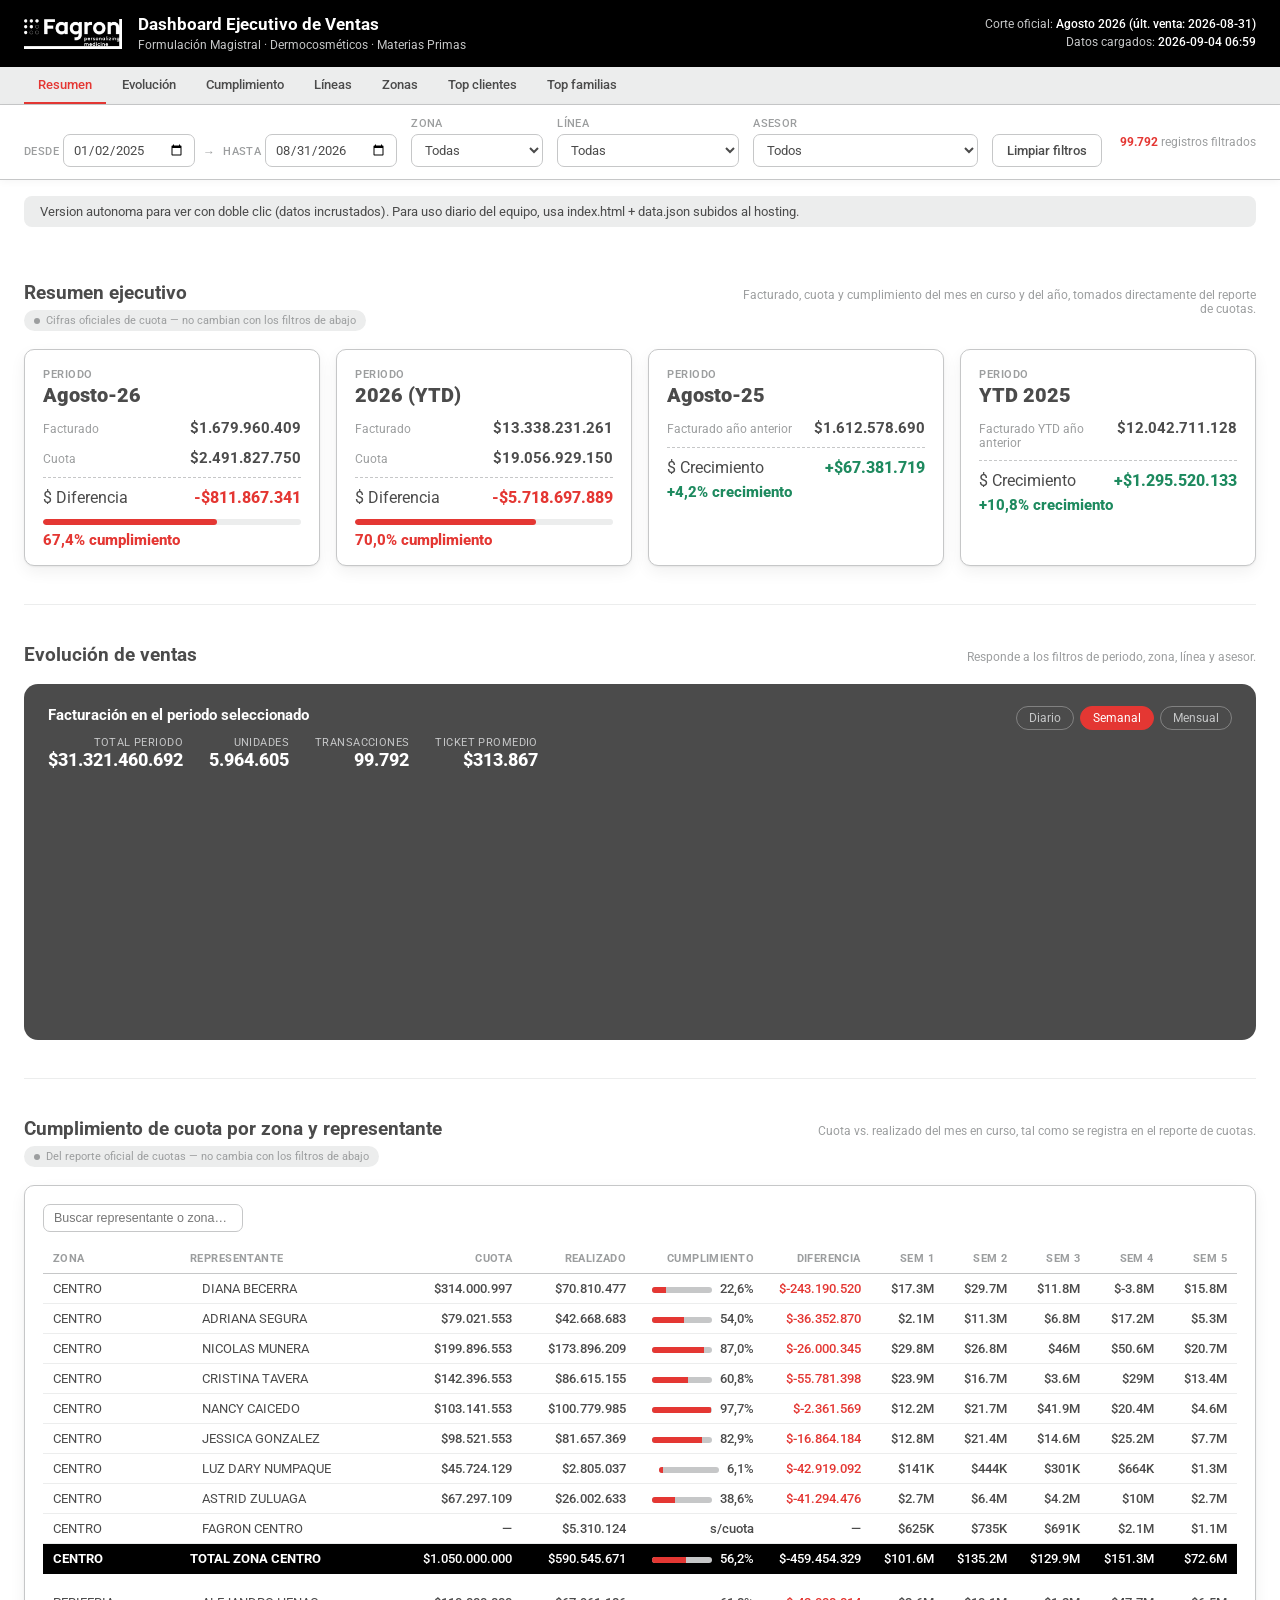
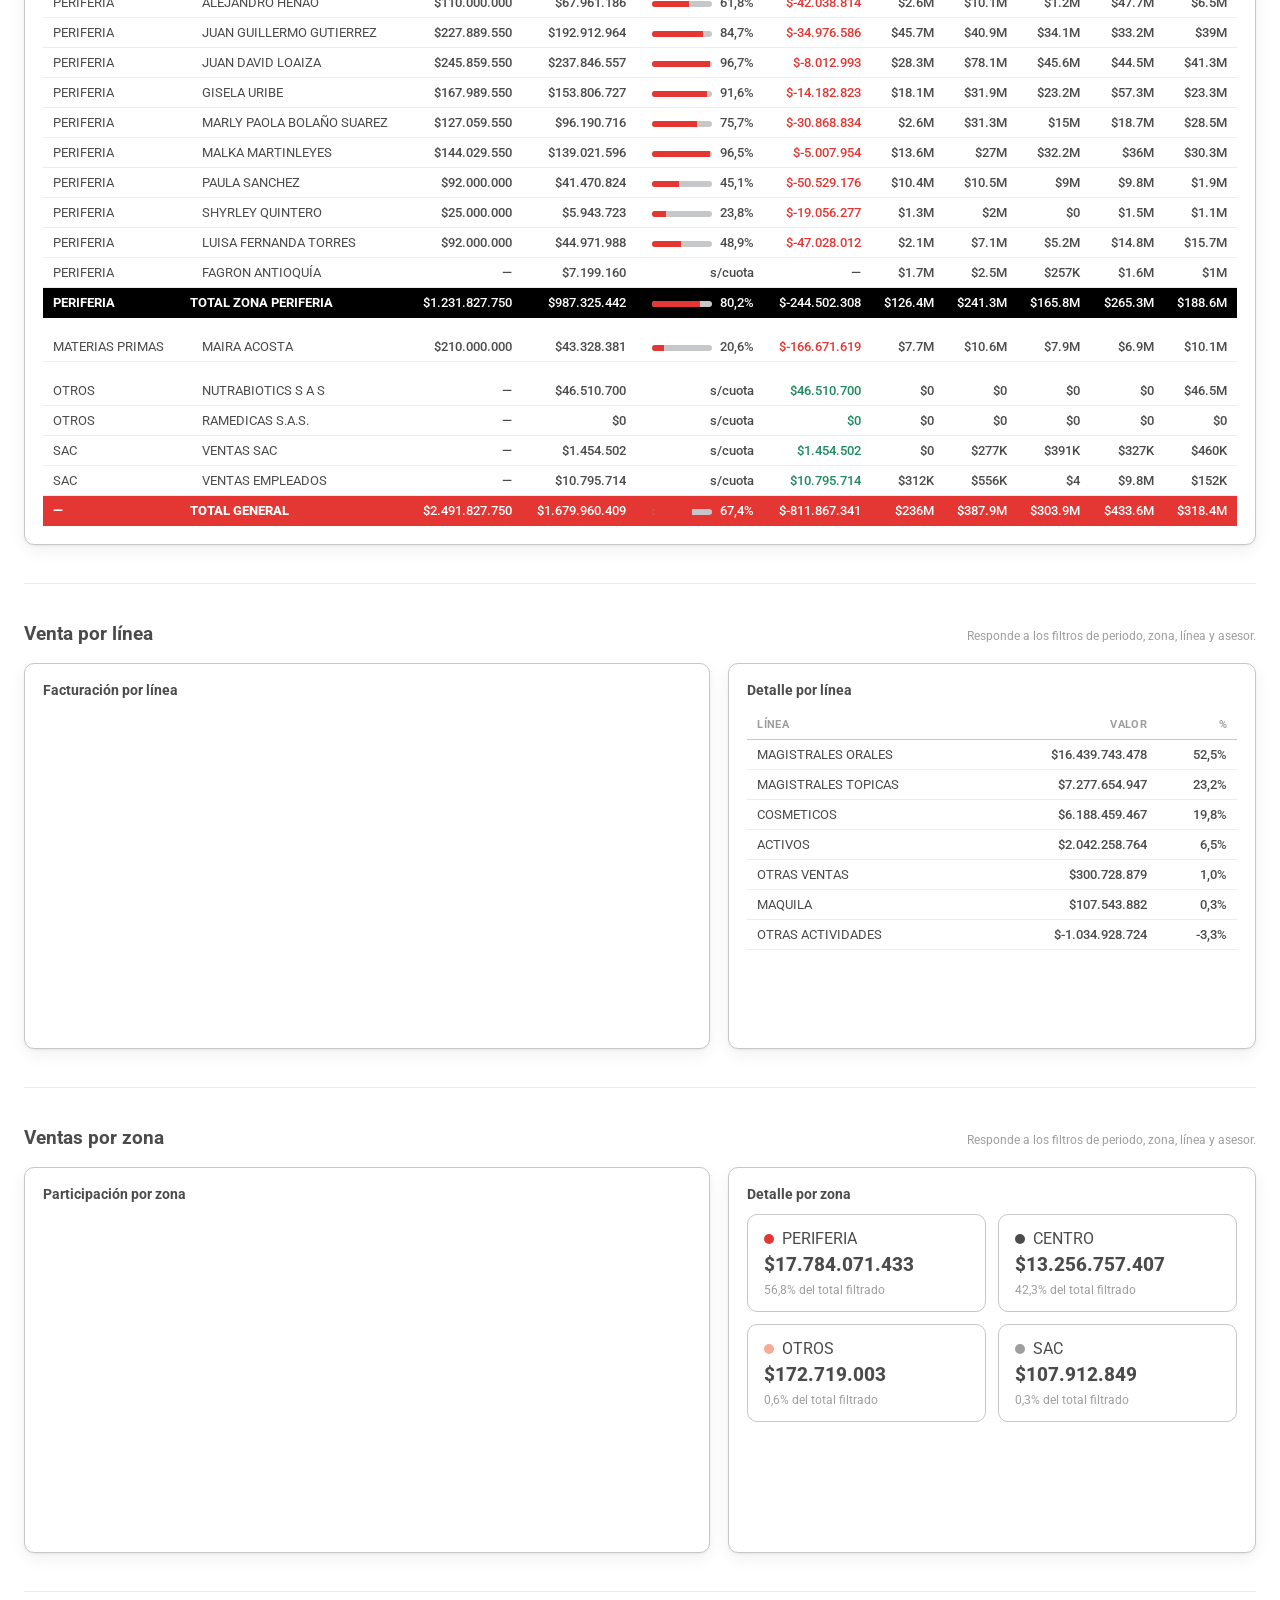
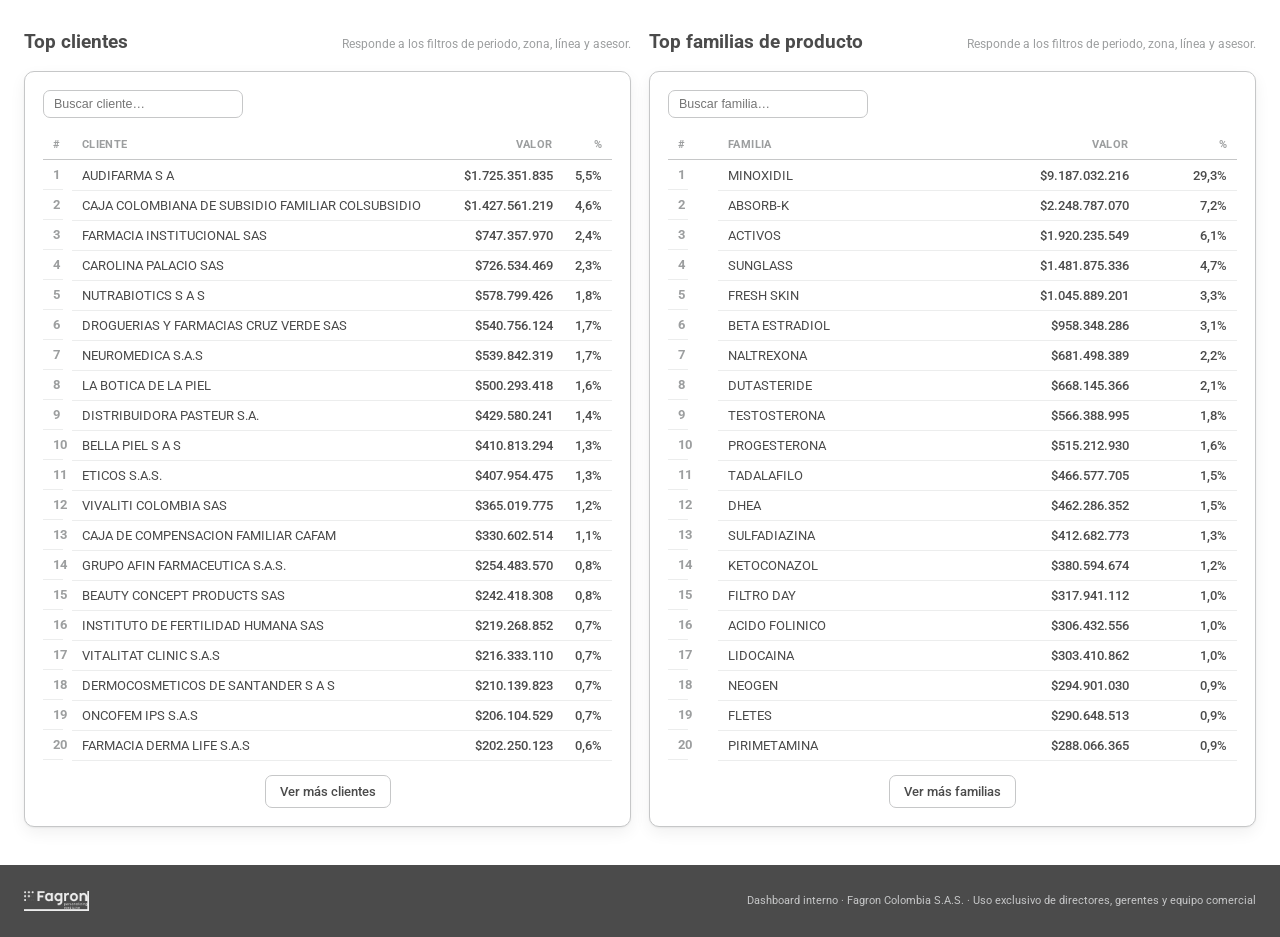
==== ver_sin_servidor.html @ 64d7ff35 "Dashboard ejecutivo de ventas Fagron" ====
<!DOCTYPE html>
<html lang="es">
<head>
<meta charset="UTF-8">
<meta name="viewport" content="width=device-width, initial-scale=1.0">
<title>Fagron Colombia · Dashboard Ejecutivo de Ventas</title>
<link rel="preconnect" href="https://fonts.googleapis.com">
<link href="https://fonts.googleapis.com/css2?family=Roboto:wght@400;500;700;900&display=swap" rel="stylesheet">
<style>
/* =========================================================
   Fagron · Dashboard Ejecutivo de Ventas
   Tokens de marca:
   primario  #E43733 (rojo)   | #9C9E9F (gris)
   secundario#000000 | #4B4B4B | #C6C7C8 | #ECEDED | #F5AA9A
   Tipografia: Roboto (graphik no disponible en este entorno)
   ========================================================= */

:root{
  --rojo:        #E43733;
  --rojo-oscuro: #C22521;
  --gris-osc:    #4B4B4B;
  --gris:        #9C9E9F;
  --gris-claro:  #C6C7C8;
  --gris-bg:     #ECEDED;
  --salmon:      #F5AA9A;
  --negro:       #000000;
  --blanco:      #FFFFFF;

  /* semaforo financiero: fuera de la paleta de marca a proposito,
     para que cumplimiento/crecimiento se lean de inmediato. */
  --verde:       #1E8A5F;
  --verde-bg:    #E4F4EE;
  --rojo-bg:     #FBE7E6;

  --font: 'Roboto', -apple-system, Segoe UI, sans-serif;

  --radius: 10px;
  --shadow: 0 1px 2px rgba(0,0,0,.06), 0 6px 16px rgba(0,0,0,.06);
  --maxw: 1280px;
}

*,*::before,*::after{ box-sizing:border-box; }
html{ scroll-behavior:smooth; }
html, body{ overflow-x:hidden; max-width:100%; }
body{
  margin:0;
  font-family:var(--font);
  color:var(--gris-osc);
  background:var(--blanco);
  -webkit-font-smoothing:antialiased;
  font-variant-numeric: tabular-nums;
}
h1,h2,h3,h4{ margin:0; font-weight:700; color:var(--gris-osc); }
p{ margin:0; }
button{ font-family:inherit; }
a{ color:inherit; }
::selection{ background:var(--salmon); color:var(--negro); }

.wrap{ max-width:var(--maxw); margin:0 auto; padding:0 24px; }

/* ---------- Barra superior ---------- */
.topbar{
  background:var(--negro);
  color:var(--blanco);
  position:sticky; top:0; z-index:40;
}
.topbar .wrap{
  display:flex; align-items:center; justify-content:space-between;
  padding-top:14px; padding-bottom:14px; gap:16px;
}
.topbar__brand{ display:flex; align-items:center; gap:16px; min-width:0; }
.topbar__brand img{ height:30px; width:auto; display:block; }
.topbar__titles{ min-width:0; }
.topbar__titles h1{ font-size:17px; color:var(--blanco); line-height:1.2; }
.topbar__titles span{ font-size:12px; color:var(--gris-claro); }
.topbar__meta{ text-align:right; font-size:11.5px; color:var(--gris-claro); line-height:1.5; flex-shrink:0; }
.topbar__meta b{ color:var(--blanco); font-weight:500; }

/* ---------- Barra de filtros ---------- */
.filterbar{
  position:sticky; top:58px; z-index:39;
  background:var(--blanco);
  border-bottom:1px solid var(--gris-claro);
  box-shadow:0 2px 8px rgba(0,0,0,.04);
}
.filterbar .wrap{
  display:flex; flex-wrap:wrap; align-items:end; gap:14px;
  padding-top:12px; padding-bottom:12px;
}
.field{ display:flex; flex-direction:column; gap:4px; }
.field label{ font-size:10.5px; text-transform:uppercase; letter-spacing:.04em; color:var(--gris); font-weight:500; }
.field input, .field select{
  font-family:inherit; font-size:13px; color:var(--gris-osc);
  border:1px solid var(--gris-claro); border-radius:7px;
  padding:7px 9px; background:var(--blanco); min-width:132px;
  outline:none;
}
.field input:focus, .field select:focus{ border-color:var(--rojo); box-shadow:0 0 0 3px rgba(228,55,51,.12); }
.field--dates{ flex-direction:row; align-items:end; gap:8px; }
.field--dates .sep{ padding-bottom:8px; color:var(--gris); font-size:12px; }

.btn{
  border:1px solid var(--gris-claro); background:var(--blanco); color:var(--gris-osc);
  border-radius:7px; padding:8px 14px; font-size:12.5px; font-weight:500; cursor:pointer;
  transition:border-color .15s, color .15s;
}
.btn:hover{ border-color:var(--rojo); color:var(--rojo); }
.btn--primary{ background:var(--rojo); border-color:var(--rojo); color:var(--blanco); }
.btn--primary:hover{ background:var(--rojo-oscuro); border-color:var(--rojo-oscuro); color:var(--blanco); }

.filter-status{
  margin-left:auto; font-size:12px; color:var(--gris); align-self:center;
  white-space:nowrap;
}
.filter-status b{ color:var(--rojo); font-weight:700; }

/* ---------- Navegacion de secciones ---------- */
.sectionnav{ background:var(--gris-bg); border-bottom:1px solid var(--gris-claro); }
.sectionnav .wrap{ display:flex; gap:2px; overflow-x:auto; }
.sectionnav a{
  display:block; white-space:nowrap; font-size:12.5px; font-weight:500; color:var(--gris-osc);
  padding:10px 14px; text-decoration:none; border-bottom:2px solid transparent;
}
.sectionnav a:hover{ color:var(--rojo); }
.sectionnav a.active{ color:var(--rojo); border-bottom-color:var(--rojo); }

/* ---------- Secciones generales ---------- */
section{ padding:38px 0; border-bottom:1px solid var(--gris-bg); }
section:last-of-type{ border-bottom:none; }
.section__head{ display:flex; align-items:baseline; justify-content:space-between; gap:16px; margin-bottom:18px; flex-wrap:wrap; }
.section__head h2{ font-size:19px; }
.section__head .hint{ font-size:12px; color:var(--gris); max-width:520px; text-align:right; }
.badge-static{
  display:inline-flex; align-items:center; gap:6px; font-size:11px; color:var(--gris);
  background:var(--gris-bg); border-radius:20px; padding:4px 10px; margin-top:6px;
}
.badge-static::before{ content:''; width:6px; height:6px; border-radius:50%; background:var(--gris); }

/* ---------- KPIs ---------- */
.kpi-grid{ display:grid; grid-template-columns:repeat(4,1fr); gap:16px; }
.kpi-card{
  background:var(--blanco); border:1px solid var(--gris-claro); border-radius:var(--radius);
  padding:18px 18px 16px; box-shadow:var(--shadow);
}
.kpi-card__label{ font-size:11px; text-transform:uppercase; letter-spacing:.05em; color:var(--gris); font-weight:600; }
.kpi-card__title{ font-size:20px; font-weight:900; color:var(--gris-osc); margin-top:2px; }
.kpi-row{ display:flex; justify-content:space-between; align-items:baseline; margin-top:12px; }
.kpi-row .k{ font-size:12px; color:var(--gris); }
.kpi-row .v{ font-size:15px; font-weight:700; color:var(--gris-osc); }
.kpi-diff{ display:flex; justify-content:space-between; align-items:baseline; margin-top:10px; padding-top:10px; border-top:1px dashed var(--gris-claro); }
.kpi-diff .v{ font-size:16px; font-weight:800; }
.pos{ color:var(--verde); } .neg{ color:var(--rojo); }
.progress{ height:6px; border-radius:4px; background:var(--gris-bg); margin-top:12px; overflow:hidden; }
.progress > span{ display:block; height:100%; background:var(--rojo); border-radius:4px; }
.progress > span.ok{ background:var(--verde); }
.kpi-pct{ font-size:15px; font-weight:800; margin-top:6px; display:block; }

/* ---------- Hero / evolucion ---------- */
.hero-card{
  background:var(--gris-osc); border-radius:14px; padding:22px 24px 10px; color:var(--blanco);
}
.hero-card__top{ display:flex; justify-content:space-between; align-items:flex-start; flex-wrap:wrap; gap:12px; margin-bottom:6px; }
.hero-card__top h3{ color:var(--blanco); font-size:15px; }
.hero-card__stats{ display:flex; gap:26px; flex-wrap:wrap; }
.hero-card__stats div{ text-align:right; }
.hero-card__stats .k{ font-size:10.5px; color:var(--gris-claro); text-transform:uppercase; letter-spacing:.04em; }
.hero-card__stats .v{ font-size:18px; font-weight:800; color:var(--blanco); }
.hero-card canvas{ max-height:260px; }
.chip-toggle{ display:flex; gap:6px; }
.chip-toggle button{
  background:transparent; border:1px solid rgba(255,255,255,.3); color:var(--gris-claro);
  border-radius:20px; padding:4px 12px; font-size:11.5px; cursor:pointer;
}
.chip-toggle button.active{ background:var(--rojo); border-color:var(--rojo); color:var(--blanco); }

/* ---------- Grillas de contenido ---------- */
.grid-2{ display:grid; grid-template-columns:1.3fr 1fr; gap:18px; align-items:stretch; min-width:0; }
.grid-2 > *{ min-width:0; }
.grid-2--equal{ grid-template-columns:1fr 1fr; }
.grid-3{ display:grid; grid-template-columns:repeat(3,1fr); gap:16px; min-width:0; }
.grid-3 > *{ min-width:0; }
.zona-cards-grid{ grid-template-columns:repeat(2,1fr); }
.panel{
  background:var(--blanco); border:1px solid var(--gris-claro); border-radius:var(--radius);
  padding:18px; box-shadow:var(--shadow);
}
.panel h4{ font-size:13.5px; margin-bottom:12px; color:var(--gris-osc); }
.panel--chart canvas{ max-height:320px; max-width:100%; }
canvas{ max-width:100%; }
img{ max-width:100%; }

/* ---------- Tablas ---------- */
.table-scroll{ overflow-x:auto; }
table{ width:100%; border-collapse:collapse; font-size:12.5px; }
thead th{
  text-align:left; font-size:10.5px; text-transform:uppercase; letter-spacing:.04em; color:var(--gris);
  padding:8px 10px; border-bottom:1px solid var(--gris-claro); white-space:nowrap; position:sticky; top:0; background:var(--blanco);
}
thead th.num{ text-align:right; }
tbody td{ padding:7px 10px; border-bottom:1px solid var(--gris-bg); white-space:nowrap; }
tbody td.num{ text-align:right; font-weight:500; }
tbody tr:hover{ background:var(--gris-bg); }
tbody tr.row-subtotal{ background:var(--gris-bg); font-weight:700; }
tbody tr.row-total_zona{ background:var(--negro); color:var(--blanco); font-weight:700; }
tbody tr.row-total_zona td{ border-bottom-color:var(--negro); }
tbody tr.row-total_general{ background:var(--rojo); color:var(--blanco); font-weight:800; }
tbody tr.row-total_general td{ border-bottom-color:var(--rojo); }
tbody tr.row-espacio{ background:transparent; }
tbody tr.row-espacio td{ padding:7px 0; border-bottom:none; }
.indent{ padding-left:22px !important; }
.mini-bar{ display:inline-block; width:60px; height:6px; border-radius:3px; background:var(--gris-claro); vertical-align:middle; margin-right:8px; overflow:hidden; }
.mini-bar > span{ display:block; height:100%; background:var(--rojo); }
.mini-bar > span.ok{ background:var(--verde); }
.rank{ display:inline-block; width:20px; color:var(--gris); font-weight:700; }

.table-toolbar{ display:flex; justify-content:space-between; align-items:center; gap:12px; margin-bottom:12px; flex-wrap:wrap;}
.search-mini{ border:1px solid var(--gris-claro); border-radius:7px; padding:6px 10px; font-size:12.5px; min-width:200px; }
.loadmore{ display:block; margin:14px auto 0; }

/* ---------- Zona cards ---------- */
.zona-card{
  border:1px solid var(--gris-claro); border-radius:var(--radius); padding:14px 16px;
  display:flex; flex-direction:column; gap:6px; min-width:0;
}
.zona-card__top{ display:flex; justify-content:space-between; align-items:center; min-width:0; }
.zona-card__top span{ display:flex; align-items:center; min-width:0; overflow:hidden; text-overflow:ellipsis; white-space:nowrap; }
.zona-card__dot{ width:10px; height:10px; border-radius:50%; display:inline-block; margin-right:8px; flex-shrink:0; }
.zona-card__val{ font-size:clamp(14px, 2.4vw, 19px); font-weight:800; line-height:1.2; overflow-wrap:anywhere; }
.zona-card__pct{ font-size:12px; color:var(--gris); }

/* ---------- Footer ---------- */
footer{ background:var(--gris-osc); color:var(--gris-claro); padding:26px 0; }
footer .wrap{ display:flex; justify-content:space-between; align-items:center; flex-wrap:wrap; gap:10px; }
footer img{ height:20px; opacity:.9; }
footer small{ font-size:11px; color:var(--gris-claro); }

/* ---------- Empty / loading ---------- */
.empty-msg{ text-align:center; color:var(--gris); font-size:13px; padding:30px 0; }
#loading{
  position:fixed; inset:0; background:var(--blanco); z-index:100;
  display:flex; align-items:center; justify-content:center; flex-direction:column; gap:14px;
}
#loading img{ height:34px; }
.spinner{ width:26px; height:26px; border:3px solid var(--gris-bg); border-top-color:var(--rojo); border-radius:50%; animation:spin 0.8s linear infinite; }
@keyframes spin{ to{ transform:rotate(360deg); } }

/* ---------- Responsive ---------- */
@media (max-width:980px){
  .kpi-grid{ grid-template-columns:repeat(2,1fr); }
  .grid-2{ grid-template-columns:1fr; }
  .grid-3{ grid-template-columns:1fr; }
  .topbar .wrap{ flex-wrap:wrap; }
  .topbar__meta{ text-align:left; }
  .filterbar{ top:96px; }
}
@media (max-width:600px){
  .kpi-grid{ grid-template-columns:1fr; }
  .wrap{ padding:0 16px; }
  .field, .field select, .field input{ min-width:0; width:100%; }
  .filterbar .wrap{ flex-direction:column; align-items:stretch; }
  .field--dates{ flex-wrap:wrap; }
  .field--dates > div{ flex:1 1 auto; min-width:0; }
  .filter-status{ margin-left:0; }
}

@media print{
  .filterbar, .sectionnav, #loading{ display:none; }
}

</style>
</head>
<body>

<div id="loading">
  <img src="[data-uri]" alt="Fagron">
  <div class="spinner"></div>
  <p style="font-size:13px;color:#9C9E9F;">Cargando datos de ventas…</p>
</div>

<header class="topbar">
  <div class="wrap">
    <div class="topbar__brand">
      <img src="[data-uri]" alt="Fagron">
      <div class="topbar__titles">
        <h1>Dashboard Ejecutivo de Ventas</h1>
        <span>Formulación Magistral · Dermocosméticos · Materias Primas</span>
      </div>
    </div>
    <div class="topbar__meta">
      Corte oficial: <b id="meta-corte">—</b><br>
      Datos cargados: <b id="meta-generado">—</b>
    </div>
  </div>
</header>

<nav class="sectionnav">
  <div class="wrap">
    <a href="#resumen" class="active">Resumen</a>
    <a href="#evolucion">Evolución</a>
    <a href="#cumplimiento">Cumplimiento</a>
    <a href="#lineas">Líneas</a>
    <a href="#zonas">Zonas</a>
    <a href="#clientes">Top clientes</a>
    <a href="#familias">Top familias</a>
  </div>
</nav>

<div class="filterbar">
  <div class="wrap">
    <div class="field field--dates">
      <div>
        <label for="f-desde">Desde</label>
        <input type="date" id="f-desde">
      </div>
      <span class="sep">→</span>
      <div>
        <label for="f-hasta">Hasta</label>
        <input type="date" id="f-hasta">
      </div>
    </div>
    <div class="field">
      <label for="f-zona">Zona</label>
      <select id="f-zona"><option value="">Todas</option></select>
    </div>
    <div class="field">
      <label for="f-linea">Línea</label>
      <select id="f-linea"><option value="">Todas</option></select>
    </div>
    <div class="field">
      <label for="f-asesor">Asesor</label>
      <select id="f-asesor"><option value="">Todos</option></select>
    </div>
    <button class="btn" id="btn-reset">Limpiar filtros</button>
    <div class="filter-status" id="filter-status"></div>
  </div>
</div>

<main class="wrap"><div style="background:#ECEDED;color:#4B4B4B;padding:8px 16px;border-radius:8px;font-size:12.5px;margin:16px 0;">Version autonoma para ver con doble clic (datos incrustados). Para uso diario del equipo, usa index.html + data.json subidos al hosting.</div>

  <!-- ===================== RESUMEN / KPIs ===================== -->
  <section id="resumen">
    <div class="section__head">
      <div>
        <h2>Resumen ejecutivo</h2>
        <span class="badge-static">Cifras oficiales de cuota — no cambian con los filtros de abajo</span>
      </div>
      <span class="hint">Facturado, cuota y cumplimiento del mes en curso y del año, tomados directamente del reporte de cuotas.</span>
    </div>
    <div class="kpi-grid" id="kpi-grid"></div>
  </section>

  <!-- ===================== EVOLUCION ===================== -->
  <section id="evolucion">
    <div class="section__head">
      <h2>Evolución de ventas</h2>
      <span class="hint">Responde a los filtros de periodo, zona, línea y asesor.</span>
    </div>
    <div class="hero-card">
      <div class="hero-card__top">
        <h3>Facturación en el periodo seleccionado</h3>
        <div class="chip-toggle" id="chip-agrupacion">
          <button data-mode="day">Diario</button>
          <button data-mode="week" class="active">Semanal</button>
          <button data-mode="month">Mensual</button>
        </div>
      </div>
      <div class="hero-card__stats">
        <div><div class="k">Total periodo</div><div class="v" id="ev-total">—</div></div>
        <div><div class="k">Unidades</div><div class="v" id="ev-unidades">—</div></div>
        <div><div class="k">Transacciones</div><div class="v" id="ev-transacciones">—</div></div>
        <div><div class="k">Ticket promedio</div><div class="v" id="ev-ticket">—</div></div>
      </div>
      <canvas id="chart-evolucion" height="90"></canvas>
    </div>
  </section>

  <!-- ===================== CUMPLIMIENTO (REAL GENERAL) ===================== -->
  <section id="cumplimiento">
    <div class="section__head">
      <div>
        <h2>Cumplimiento de cuota por zona y representante</h2>
        <span class="badge-static">Del reporte oficial de cuotas — no cambia con los filtros de abajo</span>
      </div>
      <span class="hint">Cuota vs. realizado del mes en curso, tal como se registra en el reporte de cuotas.</span>
    </div>
    <div class="panel">
      <div class="table-toolbar">
        <input class="search-mini" id="rg-search" placeholder="Buscar representante o zona…">
      </div>
      <div class="table-scroll">
        <table id="tabla-real-general">
          <thead>
            <tr>
              <th>Zona</th><th>Representante</th>
              <th class="num">Cuota</th><th class="num">Realizado</th>
              <th class="num">Cumplimiento</th><th class="num">Diferencia</th>
              <th class="num" title="Semana 1 del mes en curso">Sem 1</th>
              <th class="num" title="Semana 2 del mes en curso">Sem 2</th>
              <th class="num" title="Semana 3 del mes en curso">Sem 3</th>
              <th class="num" title="Semana 4 del mes en curso">Sem 4</th>
              <th class="num" title="Semana 5 del mes en curso">Sem 5</th>
            </tr>
          </thead>
          <tbody></tbody>
        </table>
      </div>
    </div>
  </section>

  <!-- ===================== LINEAS ===================== -->
  <section id="lineas">
    <div class="section__head">
      <h2>Venta por línea</h2>
      <span class="hint">Responde a los filtros de periodo, zona, línea y asesor.</span>
    </div>
    <div class="grid-2">
      <div class="panel panel--chart">
        <h4>Facturación por línea</h4>
        <canvas id="chart-lineas"></canvas>
      </div>
      <div class="panel">
        <h4>Detalle por línea</h4>
        <div class="table-scroll">
          <table id="tabla-lineas">
            <thead><tr><th>Línea</th><th class="num">Valor</th><th class="num">%</th></tr></thead>
            <tbody></tbody>
          </table>
        </div>
      </div>
    </div>
  </section>

  <!-- ===================== ZONAS ===================== -->
  <section id="zonas">
    <div class="section__head">
      <h2>Ventas por zona</h2>
      <span class="hint">Responde a los filtros de periodo, zona, línea y asesor.</span>
    </div>
    <div class="grid-2">
      <div class="panel panel--chart">
        <h4>Participación por zona</h4>
        <canvas id="chart-zonas"></canvas>
      </div>
      <div class="panel">
        <h4>Detalle por zona</h4>
        <div id="zona-cards" class="grid-3 zona-cards-grid" style="gap:12px;"></div>
      </div>
    </div>
  </section>

  <!-- ===================== TOP CLIENTES Y FAMILIAS ===================== -->
  <section id="clientes">
    <div class="grid-2 grid-2--equal">
      <div>
        <div class="section__head">
          <h2>Top clientes</h2>
          <span class="hint">Responde a los filtros de periodo, zona, línea y asesor.</span>
        </div>
        <div class="panel">
          <div class="table-toolbar">
            <input class="search-mini" id="cli-search" placeholder="Buscar cliente…">
          </div>
          <div class="table-scroll">
            <table id="tabla-clientes">
              <thead><tr><th>#</th><th>Cliente</th><th class="num">Valor</th><th class="num">%</th></tr></thead>
              <tbody></tbody>
            </table>
          </div>
          <button class="btn loadmore" id="cli-more">Ver más clientes</button>
        </div>
      </div>
      <div id="familias">
        <div class="section__head">
          <h2>Top familias de producto</h2>
          <span class="hint">Responde a los filtros de periodo, zona, línea y asesor.</span>
        </div>
        <div class="panel">
          <div class="table-toolbar">
            <input class="search-mini" id="fam-search" placeholder="Buscar familia…">
          </div>
          <div class="table-scroll">
            <table id="tabla-familias">
              <thead><tr><th>#</th><th>Familia</th><th class="num">Valor</th><th class="num">%</th></tr></thead>
              <tbody></tbody>
            </table>
          </div>
          <button class="btn loadmore" id="fam-more">Ver más familias</button>
        </div>
      </div>
    </div>
  </section>

</main>

<footer>
  <div class="wrap">
    <img src="[data-uri]" alt="Fagron">
    <small>Dashboard interno · Fagron Colombia S.A.S. · Uso exclusivo de directores, gerentes y equipo comercial</small>
  </div>
</footer>

<script>
/*!
 * Chart.js v4.4.4
 * https://www.chartjs.org
 * (c) 2024 Chart.js Contributors
 * Released under the MIT License
 */
!function(t,e){"object"==typeof exports&&"undefined"!=typeof module?module.exports=e():"function"==typeof define&&define.amd?define(e):(t="undefined"!=typeof globalThis?globalThis:t||self).Chart=e()}(this,(function(){"use strict";var t=Object.freeze({__proto__:null,get Colors(){return Go},get Decimation(){return Qo},get Filler(){return ma},get Legend(){return ya},get SubTitle(){return ka},get Title(){return Ma},get Tooltip(){return Ba}});function e(){}const i=(()=>{let t=0;return()=>t++})();function s(t){return null==t}function n(t){if(Array.isArray&&Array.isArray(t))return!0;const e=Object.prototype.toString.call(t);return"[object"===e.slice(0,7)&&"Array]"===e.slice(-6)}function o(t){return null!==t&&"[object Object]"===Object.prototype.toString.call(t)}function a(t){return("number"==typeof t||t instanceof Number)&&isFinite(+t)}function r(t,e){return a(t)?t:e}function l(t,e){return void 0===t?e:t}const h=(t,e)=>"string"==typeof t&&t.endsWith("%")?parseFloat(t)/100:+t/e,c=(t,e)=>"string"==typeof t&&t.endsWith("%")?parseFloat(t)/100*e:+t;function d(t,e,i){if(t&&"function"==typeof t.call)return t.apply(i,e)}function u(t,e,i,s){let a,r,l;if(n(t))if(r=t.length,s)for(a=r-1;a>=0;a--)e.call(i,t[a],a);else for(a=0;a<r;a++)e.call(i,t[a],a);else if(o(t))for(l=Object.keys(t),r=l.length,a=0;a<r;a++)e.call(i,t[l[a]],l[a])}function f(t,e){let i,s,n,o;if(!t||!e||t.length!==e.length)return!1;for(i=0,s=t.length;i<s;++i)if(n=t[i],o=e[i],n.datasetIndex!==o.datasetIndex||n.index!==o.index)return!1;return!0}function g(t){if(n(t))return t.map(g);if(o(t)){const e=Object.create(null),i=Object.keys(t),s=i.length;let n=0;for(;n<s;++n)e[i[n]]=g(t[i[n]]);return e}return t}function p(t){return-1===["__proto__","prototype","constructor"].indexOf(t)}function m(t,e,i,s){if(!p(t))return;const n=e[t],a=i[t];o(n)&&o(a)?x(n,a,s):e[t]=g(a)}function x(t,e,i){const s=n(e)?e:[e],a=s.length;if(!o(t))return t;const r=(i=i||{}).merger||m;let l;for(let e=0;e<a;++e){if(l=s[e],!o(l))continue;const n=Object.keys(l);for(let e=0,s=n.length;e<s;++e)r(n[e],t,l,i)}return t}function b(t,e){return x(t,e,{merger:_})}function _(t,e,i){if(!p(t))return;const s=e[t],n=i[t];o(s)&&o(n)?b(s,n):Object.prototype.hasOwnProperty.call(e,t)||(e[t]=g(n))}const y={"":t=>t,x:t=>t.x,y:t=>t.y};function v(t){const e=t.split("."),i=[];let s="";for(const t of e)s+=t,s.endsWith("\\")?s=s.slice(0,-1)+".":(i.push(s),s="");return i}function M(t,e){const i=y[e]||(y[e]=function(t){const e=v(t);return t=>{for(const i of e){if(""===i)break;t=t&&t[i]}return t}}(e));return i(t)}function w(t){return t.charAt(0).toUpperCase()+t.slice(1)}const k=t=>void 0!==t,S=t=>"function"==typeof t,P=(t,e)=>{if(t.size!==e.size)return!1;for(const i of t)if(!e.has(i))return!1;return!0};function D(t){return"mouseup"===t.type||"click"===t.type||"contextmenu"===t.type}const C=Math.PI,O=2*C,A=O+C,T=Number.POSITIVE_INFINITY,L=C/180,E=C/2,R=C/4,I=2*C/3,z=Math.log10,F=Math.sign;function V(t,e,i){return Math.abs(t-e)<i}function B(t){const e=Math.round(t);t=V(t,e,t/1e3)?e:t;const i=Math.pow(10,Math.floor(z(t))),s=t/i;return(s<=1?1:s<=2?2:s<=5?5:10)*i}function W(t){const e=[],i=Math.sqrt(t);let s;for(s=1;s<i;s++)t%s==0&&(e.push(s),e.push(t/s));return i===(0|i)&&e.push(i),e.sort(((t,e)=>t-e)).pop(),e}function N(t){return!isNaN(parseFloat(t))&&isFinite(t)}function H(t,e){const i=Math.round(t);return i-e<=t&&i+e>=t}function j(t,e,i){let s,n,o;for(s=0,n=t.length;s<n;s++)o=t[s][i],isNaN(o)||(e.min=Math.min(e.min,o),e.max=Math.max(e.max,o))}function $(t){return t*(C/180)}function Y(t){return t*(180/C)}function U(t){if(!a(t))return;let e=1,i=0;for(;Math.round(t*e)/e!==t;)e*=10,i++;return i}function X(t,e){const i=e.x-t.x,s=e.y-t.y,n=Math.sqrt(i*i+s*s);let o=Math.atan2(s,i);return o<-.5*C&&(o+=O),{angle:o,distance:n}}function q(t,e){return Math.sqrt(Math.pow(e.x-t.x,2)+Math.pow(e.y-t.y,2))}function K(t,e){return(t-e+A)%O-C}function G(t){return(t%O+O)%O}function Z(t,e,i,s){const n=G(t),o=G(e),a=G(i),r=G(o-n),l=G(a-n),h=G(n-o),c=G(n-a);return n===o||n===a||s&&o===a||r>l&&h<c}function J(t,e,i){return Math.max(e,Math.min(i,t))}function Q(t){return J(t,-32768,32767)}function tt(t,e,i,s=1e-6){return t>=Math.min(e,i)-s&&t<=Math.max(e,i)+s}function et(t,e,i){i=i||(i=>t[i]<e);let s,n=t.length-1,o=0;for(;n-o>1;)s=o+n>>1,i(s)?o=s:n=s;return{lo:o,hi:n}}const it=(t,e,i,s)=>et(t,i,s?s=>{const n=t[s][e];return n<i||n===i&&t[s+1][e]===i}:s=>t[s][e]<i),st=(t,e,i)=>et(t,i,(s=>t[s][e]>=i));function nt(t,e,i){let s=0,n=t.length;for(;s<n&&t[s]<e;)s++;for(;n>s&&t[n-1]>i;)n--;return s>0||n<t.length?t.slice(s,n):t}const ot=["push","pop","shift","splice","unshift"];function at(t,e){t._chartjs?t._chartjs.listeners.push(e):(Object.defineProperty(t,"_chartjs",{configurable:!0,enumerable:!1,value:{listeners:[e]}}),ot.forEach((e=>{const i="_onData"+w(e),s=t[e];Object.defineProperty(t,e,{configurable:!0,enumerable:!1,value(...e){const n=s.apply(this,e);return t._chartjs.listeners.forEach((t=>{"function"==typeof t[i]&&t[i](...e)})),n}})})))}function rt(t,e){const i=t._chartjs;if(!i)return;const s=i.listeners,n=s.indexOf(e);-1!==n&&s.splice(n,1),s.length>0||(ot.forEach((e=>{delete t[e]})),delete t._chartjs)}function lt(t){const e=new Set(t);return e.size===t.length?t:Array.from(e)}const ht="undefined"==typeof window?function(t){return t()}:window.requestAnimationFrame;function ct(t,e){let i=[],s=!1;return function(...n){i=n,s||(s=!0,ht.call(window,(()=>{s=!1,t.apply(e,i)})))}}function dt(t,e){let i;return function(...s){return e?(clearTimeout(i),i=setTimeout(t,e,s)):t.apply(this,s),e}}const ut=t=>"start"===t?"left":"end"===t?"right":"center",ft=(t,e,i)=>"start"===t?e:"end"===t?i:(e+i)/2,gt=(t,e,i,s)=>t===(s?"left":"right")?i:"center"===t?(e+i)/2:e;function pt(t,e,i){const s=e.length;let n=0,o=s;if(t._sorted){const{iScale:a,_parsed:r}=t,l=a.axis,{min:h,max:c,minDefined:d,maxDefined:u}=a.getUserBounds();d&&(n=J(Math.min(it(r,l,h).lo,i?s:it(e,l,a.getPixelForValue(h)).lo),0,s-1)),o=u?J(Math.max(it(r,a.axis,c,!0).hi+1,i?0:it(e,l,a.getPixelForValue(c),!0).hi+1),n,s)-n:s-n}return{start:n,count:o}}function mt(t){const{xScale:e,yScale:i,_scaleRanges:s}=t,n={xmin:e.min,xmax:e.max,ymin:i.min,ymax:i.max};if(!s)return t._scaleRanges=n,!0;const o=s.xmin!==e.min||s.xmax!==e.max||s.ymin!==i.min||s.ymax!==i.max;return Object.assign(s,n),o}class xt{constructor(){this._request=null,this._charts=new Map,this._running=!1,this._lastDate=void 0}_notify(t,e,i,s){const n=e.listeners[s],o=e.duration;n.forEach((s=>s({chart:t,initial:e.initial,numSteps:o,currentStep:Math.min(i-e.start,o)})))}_refresh(){this._request||(this._running=!0,this._request=ht.call(window,(()=>{this._update(),this._request=null,this._running&&this._refresh()})))}_update(t=Date.now()){let e=0;this._charts.forEach(((i,s)=>{if(!i.running||!i.items.length)return;const n=i.items;let o,a=n.length-1,r=!1;for(;a>=0;--a)o=n[a],o._active?(o._total>i.duration&&(i.duration=o._total),o.tick(t),r=!0):(n[a]=n[n.length-1],n.pop());r&&(s.draw(),this._notify(s,i,t,"progress")),n.length||(i.running=!1,this._notify(s,i,t,"complete"),i.initial=!1),e+=n.length})),this._lastDate=t,0===e&&(this._running=!1)}_getAnims(t){const e=this._charts;let i=e.get(t);return i||(i={running:!1,initial:!0,items:[],listeners:{complete:[],progress:[]}},e.set(t,i)),i}listen(t,e,i){this._getAnims(t).listeners[e].push(i)}add(t,e){e&&e.length&&this._getAnims(t).items.push(...e)}has(t){return this._getAnims(t).items.length>0}start(t){const e=this._charts.get(t);e&&(e.running=!0,e.start=Date.now(),e.duration=e.items.reduce(((t,e)=>Math.max(t,e._duration)),0),this._refresh())}running(t){if(!this._running)return!1;const e=this._charts.get(t);return!!(e&&e.running&&e.items.length)}stop(t){const e=this._charts.get(t);if(!e||!e.items.length)return;const i=e.items;let s=i.length-1;for(;s>=0;--s)i[s].cancel();e.items=[],this._notify(t,e,Date.now(),"complete")}remove(t){return this._charts.delete(t)}}var bt=new xt;
/*!
 * @kurkle/color v0.3.2
 * https://github.com/kurkle/color#readme
 * (c) 2023 Jukka Kurkela
 * Released under the MIT License
 */function _t(t){return t+.5|0}const yt=(t,e,i)=>Math.max(Math.min(t,i),e);function vt(t){return yt(_t(2.55*t),0,255)}function Mt(t){return yt(_t(255*t),0,255)}function wt(t){return yt(_t(t/2.55)/100,0,1)}function kt(t){return yt(_t(100*t),0,100)}const St={0:0,1:1,2:2,3:3,4:4,5:5,6:6,7:7,8:8,9:9,A:10,B:11,C:12,D:13,E:14,F:15,a:10,b:11,c:12,d:13,e:14,f:15},Pt=[..."0123456789ABCDEF"],Dt=t=>Pt[15&t],Ct=t=>Pt[(240&t)>>4]+Pt[15&t],Ot=t=>(240&t)>>4==(15&t);function At(t){var e=(t=>Ot(t.r)&&Ot(t.g)&&Ot(t.b)&&Ot(t.a))(t)?Dt:Ct;return t?"#"+e(t.r)+e(t.g)+e(t.b)+((t,e)=>t<255?e(t):"")(t.a,e):void 0}const Tt=/^(hsla?|hwb|hsv)\(\s*([-+.e\d]+)(?:deg)?[\s,]+([-+.e\d]+)%[\s,]+([-+.e\d]+)%(?:[\s,]+([-+.e\d]+)(%)?)?\s*\)$/;function Lt(t,e,i){const s=e*Math.min(i,1-i),n=(e,n=(e+t/30)%12)=>i-s*Math.max(Math.min(n-3,9-n,1),-1);return[n(0),n(8),n(4)]}function Et(t,e,i){const s=(s,n=(s+t/60)%6)=>i-i*e*Math.max(Math.min(n,4-n,1),0);return[s(5),s(3),s(1)]}function Rt(t,e,i){const s=Lt(t,1,.5);let n;for(e+i>1&&(n=1/(e+i),e*=n,i*=n),n=0;n<3;n++)s[n]*=1-e-i,s[n]+=e;return s}function It(t){const e=t.r/255,i=t.g/255,s=t.b/255,n=Math.max(e,i,s),o=Math.min(e,i,s),a=(n+o)/2;let r,l,h;return n!==o&&(h=n-o,l=a>.5?h/(2-n-o):h/(n+o),r=function(t,e,i,s,n){return t===n?(e-i)/s+(e<i?6:0):e===n?(i-t)/s+2:(t-e)/s+4}(e,i,s,h,n),r=60*r+.5),[0|r,l||0,a]}function zt(t,e,i,s){return(Array.isArray(e)?t(e[0],e[1],e[2]):t(e,i,s)).map(Mt)}function Ft(t,e,i){return zt(Lt,t,e,i)}function Vt(t){return(t%360+360)%360}function Bt(t){const e=Tt.exec(t);let i,s=255;if(!e)return;e[5]!==i&&(s=e[6]?vt(+e[5]):Mt(+e[5]));const n=Vt(+e[2]),o=+e[3]/100,a=+e[4]/100;return i="hwb"===e[1]?function(t,e,i){return zt(Rt,t,e,i)}(n,o,a):"hsv"===e[1]?function(t,e,i){return zt(Et,t,e,i)}(n,o,a):Ft(n,o,a),{r:i[0],g:i[1],b:i[2],a:s}}const Wt={x:"dark",Z:"light",Y:"re",X:"blu",W:"gr",V:"medium",U:"slate",A:"ee",T:"ol",S:"or",B:"ra",C:"lateg",D:"ights",R:"in",Q:"turquois",E:"hi",P:"ro",O:"al",N:"le",M:"de",L:"yello",F:"en",K:"ch",G:"arks",H:"ea",I:"ightg",J:"wh"},Nt={OiceXe:"f0f8ff",antiquewEte:"faebd7",aqua:"ffff",aquamarRe:"7fffd4",azuY:"f0ffff",beige:"f5f5dc",bisque:"ffe4c4",black:"0",blanKedOmond:"ffebcd",Xe:"ff",XeviTet:"8a2be2",bPwn:"a52a2a",burlywood:"deb887",caMtXe:"5f9ea0",KartYuse:"7fff00",KocTate:"d2691e",cSO:"ff7f50",cSnflowerXe:"6495ed",cSnsilk:"fff8dc",crimson:"dc143c",cyan:"ffff",xXe:"8b",xcyan:"8b8b",xgTMnPd:"b8860b",xWay:"a9a9a9",xgYF:"6400",xgYy:"a9a9a9",xkhaki:"bdb76b",xmagFta:"8b008b",xTivegYF:"556b2f",xSange:"ff8c00",xScEd:"9932cc",xYd:"8b0000",xsOmon:"e9967a",xsHgYF:"8fbc8f",xUXe:"483d8b",xUWay:"2f4f4f",xUgYy:"2f4f4f",xQe:"ced1",xviTet:"9400d3",dAppRk:"ff1493",dApskyXe:"bfff",dimWay:"696969",dimgYy:"696969",dodgerXe:"1e90ff",fiYbrick:"b22222",flSOwEte:"fffaf0",foYstWAn:"228b22",fuKsia:"ff00ff",gaRsbSo:"dcdcdc",ghostwEte:"f8f8ff",gTd:"ffd700",gTMnPd:"daa520",Way:"808080",gYF:"8000",gYFLw:"adff2f",gYy:"808080",honeyMw:"f0fff0",hotpRk:"ff69b4",RdianYd:"cd5c5c",Rdigo:"4b0082",ivSy:"fffff0",khaki:"f0e68c",lavFMr:"e6e6fa",lavFMrXsh:"fff0f5",lawngYF:"7cfc00",NmoncEffon:"fffacd",ZXe:"add8e6",ZcSO:"f08080",Zcyan:"e0ffff",ZgTMnPdLw:"fafad2",ZWay:"d3d3d3",ZgYF:"90ee90",ZgYy:"d3d3d3",ZpRk:"ffb6c1",ZsOmon:"ffa07a",ZsHgYF:"20b2aa",ZskyXe:"87cefa",ZUWay:"778899",ZUgYy:"778899",ZstAlXe:"b0c4de",ZLw:"ffffe0",lime:"ff00",limegYF:"32cd32",lRF:"faf0e6",magFta:"ff00ff",maPon:"800000",VaquamarRe:"66cdaa",VXe:"cd",VScEd:"ba55d3",VpurpN:"9370db",VsHgYF:"3cb371",VUXe:"7b68ee",VsprRggYF:"fa9a",VQe:"48d1cc",VviTetYd:"c71585",midnightXe:"191970",mRtcYam:"f5fffa",mistyPse:"ffe4e1",moccasR:"ffe4b5",navajowEte:"ffdead",navy:"80",Tdlace:"fdf5e6",Tive:"808000",TivedBb:"6b8e23",Sange:"ffa500",SangeYd:"ff4500",ScEd:"da70d6",pOegTMnPd:"eee8aa",pOegYF:"98fb98",pOeQe:"afeeee",pOeviTetYd:"db7093",papayawEp:"ffefd5",pHKpuff:"ffdab9",peru:"cd853f",pRk:"ffc0cb",plum:"dda0dd",powMrXe:"b0e0e6",purpN:"800080",YbeccapurpN:"663399",Yd:"ff0000",Psybrown:"bc8f8f",PyOXe:"4169e1",saddNbPwn:"8b4513",sOmon:"fa8072",sandybPwn:"f4a460",sHgYF:"2e8b57",sHshell:"fff5ee",siFna:"a0522d",silver:"c0c0c0",skyXe:"87ceeb",UXe:"6a5acd",UWay:"708090",UgYy:"708090",snow:"fffafa",sprRggYF:"ff7f",stAlXe:"4682b4",tan:"d2b48c",teO:"8080",tEstN:"d8bfd8",tomato:"ff6347",Qe:"40e0d0",viTet:"ee82ee",JHt:"f5deb3",wEte:"ffffff",wEtesmoke:"f5f5f5",Lw:"ffff00",LwgYF:"9acd32"};let Ht;function jt(t){Ht||(Ht=function(){const t={},e=Object.keys(Nt),i=Object.keys(Wt);let s,n,o,a,r;for(s=0;s<e.length;s++){for(a=r=e[s],n=0;n<i.length;n++)o=i[n],r=r.replace(o,Wt[o]);o=parseInt(Nt[a],16),t[r]=[o>>16&255,o>>8&255,255&o]}return t}(),Ht.transparent=[0,0,0,0]);const e=Ht[t.toLowerCase()];return e&&{r:e[0],g:e[1],b:e[2],a:4===e.length?e[3]:255}}const $t=/^rgba?\(\s*([-+.\d]+)(%)?[\s,]+([-+.e\d]+)(%)?[\s,]+([-+.e\d]+)(%)?(?:[\s,/]+([-+.e\d]+)(%)?)?\s*\)$/;const Yt=t=>t<=.0031308?12.92*t:1.055*Math.pow(t,1/2.4)-.055,Ut=t=>t<=.04045?t/12.92:Math.pow((t+.055)/1.055,2.4);function Xt(t,e,i){if(t){let s=It(t);s[e]=Math.max(0,Math.min(s[e]+s[e]*i,0===e?360:1)),s=Ft(s),t.r=s[0],t.g=s[1],t.b=s[2]}}function qt(t,e){return t?Object.assign(e||{},t):t}function Kt(t){var e={r:0,g:0,b:0,a:255};return Array.isArray(t)?t.length>=3&&(e={r:t[0],g:t[1],b:t[2],a:255},t.length>3&&(e.a=Mt(t[3]))):(e=qt(t,{r:0,g:0,b:0,a:1})).a=Mt(e.a),e}function Gt(t){return"r"===t.charAt(0)?function(t){const e=$t.exec(t);let i,s,n,o=255;if(e){if(e[7]!==i){const t=+e[7];o=e[8]?vt(t):yt(255*t,0,255)}return i=+e[1],s=+e[3],n=+e[5],i=255&(e[2]?vt(i):yt(i,0,255)),s=255&(e[4]?vt(s):yt(s,0,255)),n=255&(e[6]?vt(n):yt(n,0,255)),{r:i,g:s,b:n,a:o}}}(t):Bt(t)}class Zt{constructor(t){if(t instanceof Zt)return t;const e=typeof t;let i;var s,n,o;"object"===e?i=Kt(t):"string"===e&&(o=(s=t).length,"#"===s[0]&&(4===o||5===o?n={r:255&17*St[s[1]],g:255&17*St[s[2]],b:255&17*St[s[3]],a:5===o?17*St[s[4]]:255}:7!==o&&9!==o||(n={r:St[s[1]]<<4|St[s[2]],g:St[s[3]]<<4|St[s[4]],b:St[s[5]]<<4|St[s[6]],a:9===o?St[s[7]]<<4|St[s[8]]:255})),i=n||jt(t)||Gt(t)),this._rgb=i,this._valid=!!i}get valid(){return this._valid}get rgb(){var t=qt(this._rgb);return t&&(t.a=wt(t.a)),t}set rgb(t){this._rgb=Kt(t)}rgbString(){return this._valid?(t=this._rgb)&&(t.a<255?`rgba(${t.r}, ${t.g}, ${t.b}, ${wt(t.a)})`:`rgb(${t.r}, ${t.g}, ${t.b})`):void 0;var t}hexString(){return this._valid?At(this._rgb):void 0}hslString(){return this._valid?function(t){if(!t)return;const e=It(t),i=e[0],s=kt(e[1]),n=kt(e[2]);return t.a<255?`hsla(${i}, ${s}%, ${n}%, ${wt(t.a)})`:`hsl(${i}, ${s}%, ${n}%)`}(this._rgb):void 0}mix(t,e){if(t){const i=this.rgb,s=t.rgb;let n;const o=e===n?.5:e,a=2*o-1,r=i.a-s.a,l=((a*r==-1?a:(a+r)/(1+a*r))+1)/2;n=1-l,i.r=255&l*i.r+n*s.r+.5,i.g=255&l*i.g+n*s.g+.5,i.b=255&l*i.b+n*s.b+.5,i.a=o*i.a+(1-o)*s.a,this.rgb=i}return this}interpolate(t,e){return t&&(this._rgb=function(t,e,i){const s=Ut(wt(t.r)),n=Ut(wt(t.g)),o=Ut(wt(t.b));return{r:Mt(Yt(s+i*(Ut(wt(e.r))-s))),g:Mt(Yt(n+i*(Ut(wt(e.g))-n))),b:Mt(Yt(o+i*(Ut(wt(e.b))-o))),a:t.a+i*(e.a-t.a)}}(this._rgb,t._rgb,e)),this}clone(){return new Zt(this.rgb)}alpha(t){return this._rgb.a=Mt(t),this}clearer(t){return this._rgb.a*=1-t,this}greyscale(){const t=this._rgb,e=_t(.3*t.r+.59*t.g+.11*t.b);return t.r=t.g=t.b=e,this}opaquer(t){return this._rgb.a*=1+t,this}negate(){const t=this._rgb;return t.r=255-t.r,t.g=255-t.g,t.b=255-t.b,this}lighten(t){return Xt(this._rgb,2,t),this}darken(t){return Xt(this._rgb,2,-t),this}saturate(t){return Xt(this._rgb,1,t),this}desaturate(t){return Xt(this._rgb,1,-t),this}rotate(t){return function(t,e){var i=It(t);i[0]=Vt(i[0]+e),i=Ft(i),t.r=i[0],t.g=i[1],t.b=i[2]}(this._rgb,t),this}}function Jt(t){if(t&&"object"==typeof t){const e=t.toString();return"[object CanvasPattern]"===e||"[object CanvasGradient]"===e}return!1}function Qt(t){return Jt(t)?t:new Zt(t)}function te(t){return Jt(t)?t:new Zt(t).saturate(.5).darken(.1).hexString()}const ee=["x","y","borderWidth","radius","tension"],ie=["color","borderColor","backgroundColor"];const se=new Map;function ne(t,e,i){return function(t,e){e=e||{};const i=t+JSON.stringify(e);let s=se.get(i);return s||(s=new Intl.NumberFormat(t,e),se.set(i,s)),s}(e,i).format(t)}const oe={values:t=>n(t)?t:""+t,numeric(t,e,i){if(0===t)return"0";const s=this.chart.options.locale;let n,o=t;if(i.length>1){const e=Math.max(Math.abs(i[0].value),Math.abs(i[i.length-1].value));(e<1e-4||e>1e15)&&(n="scientific"),o=function(t,e){let i=e.length>3?e[2].value-e[1].value:e[1].value-e[0].value;Math.abs(i)>=1&&t!==Math.floor(t)&&(i=t-Math.floor(t));return i}(t,i)}const a=z(Math.abs(o)),r=isNaN(a)?1:Math.max(Math.min(-1*Math.floor(a),20),0),l={notation:n,minimumFractionDigits:r,maximumFractionDigits:r};return Object.assign(l,this.options.ticks.format),ne(t,s,l)},logarithmic(t,e,i){if(0===t)return"0";const s=i[e].significand||t/Math.pow(10,Math.floor(z(t)));return[1,2,3,5,10,15].includes(s)||e>.8*i.length?oe.numeric.call(this,t,e,i):""}};var ae={formatters:oe};const re=Object.create(null),le=Object.create(null);function he(t,e){if(!e)return t;const i=e.split(".");for(let e=0,s=i.length;e<s;++e){const s=i[e];t=t[s]||(t[s]=Object.create(null))}return t}function ce(t,e,i){return"string"==typeof e?x(he(t,e),i):x(he(t,""),e)}class de{constructor(t,e){this.animation=void 0,this.backgroundColor="rgba(0,0,0,0.1)",this.borderColor="rgba(0,0,0,0.1)",this.color="#666",this.datasets={},this.devicePixelRatio=t=>t.chart.platform.getDevicePixelRatio(),this.elements={},this.events=["mousemove","mouseout","click","touchstart","touchmove"],this.font={family:"'Helvetica Neue', 'Helvetica', 'Arial', sans-serif",size:12,style:"normal",lineHeight:1.2,weight:null},this.hover={},this.hoverBackgroundColor=(t,e)=>te(e.backgroundColor),this.hoverBorderColor=(t,e)=>te(e.borderColor),this.hoverColor=(t,e)=>te(e.color),this.indexAxis="x",this.interaction={mode:"nearest",intersect:!0,includeInvisible:!1},this.maintainAspectRatio=!0,this.onHover=null,this.onClick=null,this.parsing=!0,this.plugins={},this.responsive=!0,this.scale=void 0,this.scales={},this.showLine=!0,this.drawActiveElementsOnTop=!0,this.describe(t),this.apply(e)}set(t,e){return ce(this,t,e)}get(t){return he(this,t)}describe(t,e){return ce(le,t,e)}override(t,e){return ce(re,t,e)}route(t,e,i,s){const n=he(this,t),a=he(this,i),r="_"+e;Object.defineProperties(n,{[r]:{value:n[e],writable:!0},[e]:{enumerable:!0,get(){const t=this[r],e=a[s];return o(t)?Object.assign({},e,t):l(t,e)},set(t){this[r]=t}}})}apply(t){t.forEach((t=>t(this)))}}var ue=new de({_scriptable:t=>!t.startsWith("on"),_indexable:t=>"events"!==t,hover:{_fallback:"interaction"},interaction:{_scriptable:!1,_indexable:!1}},[function(t){t.set("animation",{delay:void 0,duration:1e3,easing:"easeOutQuart",fn:void 0,from:void 0,loop:void 0,to:void 0,type:void 0}),t.describe("animation",{_fallback:!1,_indexable:!1,_scriptable:t=>"onProgress"!==t&&"onComplete"!==t&&"fn"!==t}),t.set("animations",{colors:{type:"color",properties:ie},numbers:{type:"number",properties:ee}}),t.describe("animations",{_fallback:"animation"}),t.set("transitions",{active:{animation:{duration:400}},resize:{animation:{duration:0}},show:{animations:{colors:{from:"transparent"},visible:{type:"boolean",duration:0}}},hide:{animations:{colors:{to:"transparent"},visible:{type:"boolean",easing:"linear",fn:t=>0|t}}}})},function(t){t.set("layout",{autoPadding:!0,padding:{top:0,right:0,bottom:0,left:0}})},function(t){t.set("scale",{display:!0,offset:!1,reverse:!1,beginAtZero:!1,bounds:"ticks",clip:!0,grace:0,grid:{display:!0,lineWidth:1,drawOnChartArea:!0,drawTicks:!0,tickLength:8,tickWidth:(t,e)=>e.lineWidth,tickColor:(t,e)=>e.color,offset:!1},border:{display:!0,dash:[],dashOffset:0,width:1},title:{display:!1,text:"",padding:{top:4,bottom:4}},ticks:{minRotation:0,maxRotation:50,mirror:!1,textStrokeWidth:0,textStrokeColor:"",padding:3,display:!0,autoSkip:!0,autoSkipPadding:3,labelOffset:0,callback:ae.formatters.values,minor:{},major:{},align:"center",crossAlign:"near",showLabelBackdrop:!1,backdropColor:"rgba(255, 255, 255, 0.75)",backdropPadding:2}}),t.route("scale.ticks","color","","color"),t.route("scale.grid","color","","borderColor"),t.route("scale.border","color","","borderColor"),t.route("scale.title","color","","color"),t.describe("scale",{_fallback:!1,_scriptable:t=>!t.startsWith("before")&&!t.startsWith("after")&&"callback"!==t&&"parser"!==t,_indexable:t=>"borderDash"!==t&&"tickBorderDash"!==t&&"dash"!==t}),t.describe("scales",{_fallback:"scale"}),t.describe("scale.ticks",{_scriptable:t=>"backdropPadding"!==t&&"callback"!==t,_indexable:t=>"backdropPadding"!==t})}]);function fe(){return"undefined"!=typeof window&&"undefined"!=typeof document}function ge(t){let e=t.parentNode;return e&&"[object ShadowRoot]"===e.toString()&&(e=e.host),e}function pe(t,e,i){let s;return"string"==typeof t?(s=parseInt(t,10),-1!==t.indexOf("%")&&(s=s/100*e.parentNode[i])):s=t,s}const me=t=>t.ownerDocument.defaultView.getComputedStyle(t,null);function xe(t,e){return me(t).getPropertyValue(e)}const be=["top","right","bottom","left"];function _e(t,e,i){const s={};i=i?"-"+i:"";for(let n=0;n<4;n++){const o=be[n];s[o]=parseFloat(t[e+"-"+o+i])||0}return s.width=s.left+s.right,s.height=s.top+s.bottom,s}const ye=(t,e,i)=>(t>0||e>0)&&(!i||!i.shadowRoot);function ve(t,e){if("native"in t)return t;const{canvas:i,currentDevicePixelRatio:s}=e,n=me(i),o="border-box"===n.boxSizing,a=_e(n,"padding"),r=_e(n,"border","width"),{x:l,y:h,box:c}=function(t,e){const i=t.touches,s=i&&i.length?i[0]:t,{offsetX:n,offsetY:o}=s;let a,r,l=!1;if(ye(n,o,t.target))a=n,r=o;else{const t=e.getBoundingClientRect();a=s.clientX-t.left,r=s.clientY-t.top,l=!0}return{x:a,y:r,box:l}}(t,i),d=a.left+(c&&r.left),u=a.top+(c&&r.top);let{width:f,height:g}=e;return o&&(f-=a.width+r.width,g-=a.height+r.height),{x:Math.round((l-d)/f*i.width/s),y:Math.round((h-u)/g*i.height/s)}}const Me=t=>Math.round(10*t)/10;function we(t,e,i,s){const n=me(t),o=_e(n,"margin"),a=pe(n.maxWidth,t,"clientWidth")||T,r=pe(n.maxHeight,t,"clientHeight")||T,l=function(t,e,i){let s,n;if(void 0===e||void 0===i){const o=t&&ge(t);if(o){const t=o.getBoundingClientRect(),a=me(o),r=_e(a,"border","width"),l=_e(a,"padding");e=t.width-l.width-r.width,i=t.height-l.height-r.height,s=pe(a.maxWidth,o,"clientWidth"),n=pe(a.maxHeight,o,"clientHeight")}else e=t.clientWidth,i=t.clientHeight}return{width:e,height:i,maxWidth:s||T,maxHeight:n||T}}(t,e,i);let{width:h,height:c}=l;if("content-box"===n.boxSizing){const t=_e(n,"border","width"),e=_e(n,"padding");h-=e.width+t.width,c-=e.height+t.height}h=Math.max(0,h-o.width),c=Math.max(0,s?h/s:c-o.height),h=Me(Math.min(h,a,l.maxWidth)),c=Me(Math.min(c,r,l.maxHeight)),h&&!c&&(c=Me(h/2));return(void 0!==e||void 0!==i)&&s&&l.height&&c>l.height&&(c=l.height,h=Me(Math.floor(c*s))),{width:h,height:c}}function ke(t,e,i){const s=e||1,n=Math.floor(t.height*s),o=Math.floor(t.width*s);t.height=Math.floor(t.height),t.width=Math.floor(t.width);const a=t.canvas;return a.style&&(i||!a.style.height&&!a.style.width)&&(a.style.height=`${t.height}px`,a.style.width=`${t.width}px`),(t.currentDevicePixelRatio!==s||a.height!==n||a.width!==o)&&(t.currentDevicePixelRatio=s,a.height=n,a.width=o,t.ctx.setTransform(s,0,0,s,0,0),!0)}const Se=function(){let t=!1;try{const e={get passive(){return t=!0,!1}};fe()&&(window.addEventListener("test",null,e),window.removeEventListener("test",null,e))}catch(t){}return t}();function Pe(t,e){const i=xe(t,e),s=i&&i.match(/^(\d+)(\.\d+)?px$/);return s?+s[1]:void 0}function De(t){return!t||s(t.size)||s(t.family)?null:(t.style?t.style+" ":"")+(t.weight?t.weight+" ":"")+t.size+"px "+t.family}function Ce(t,e,i,s,n){let o=e[n];return o||(o=e[n]=t.measureText(n).width,i.push(n)),o>s&&(s=o),s}function Oe(t,e,i,s){let o=(s=s||{}).data=s.data||{},a=s.garbageCollect=s.garbageCollect||[];s.font!==e&&(o=s.data={},a=s.garbageCollect=[],s.font=e),t.save(),t.font=e;let r=0;const l=i.length;let h,c,d,u,f;for(h=0;h<l;h++)if(u=i[h],null==u||n(u)){if(n(u))for(c=0,d=u.length;c<d;c++)f=u[c],null==f||n(f)||(r=Ce(t,o,a,r,f))}else r=Ce(t,o,a,r,u);t.restore();const g=a.length/2;if(g>i.length){for(h=0;h<g;h++)delete o[a[h]];a.splice(0,g)}return r}function Ae(t,e,i){const s=t.currentDevicePixelRatio,n=0!==i?Math.max(i/2,.5):0;return Math.round((e-n)*s)/s+n}function Te(t,e){(e||t)&&((e=e||t.getContext("2d")).save(),e.resetTransform(),e.clearRect(0,0,t.width,t.height),e.restore())}function Le(t,e,i,s){Ee(t,e,i,s,null)}function Ee(t,e,i,s,n){let o,a,r,l,h,c,d,u;const f=e.pointStyle,g=e.rotation,p=e.radius;let m=(g||0)*L;if(f&&"object"==typeof f&&(o=f.toString(),"[object HTMLImageElement]"===o||"[object HTMLCanvasElement]"===o))return t.save(),t.translate(i,s),t.rotate(m),t.drawImage(f,-f.width/2,-f.height/2,f.width,f.height),void t.restore();if(!(isNaN(p)||p<=0)){switch(t.beginPath(),f){default:n?t.ellipse(i,s,n/2,p,0,0,O):t.arc(i,s,p,0,O),t.closePath();break;case"triangle":c=n?n/2:p,t.moveTo(i+Math.sin(m)*c,s-Math.cos(m)*p),m+=I,t.lineTo(i+Math.sin(m)*c,s-Math.cos(m)*p),m+=I,t.lineTo(i+Math.sin(m)*c,s-Math.cos(m)*p),t.closePath();break;case"rectRounded":h=.516*p,l=p-h,a=Math.cos(m+R)*l,d=Math.cos(m+R)*(n?n/2-h:l),r=Math.sin(m+R)*l,u=Math.sin(m+R)*(n?n/2-h:l),t.arc(i-d,s-r,h,m-C,m-E),t.arc(i+u,s-a,h,m-E,m),t.arc(i+d,s+r,h,m,m+E),t.arc(i-u,s+a,h,m+E,m+C),t.closePath();break;case"rect":if(!g){l=Math.SQRT1_2*p,c=n?n/2:l,t.rect(i-c,s-l,2*c,2*l);break}m+=R;case"rectRot":d=Math.cos(m)*(n?n/2:p),a=Math.cos(m)*p,r=Math.sin(m)*p,u=Math.sin(m)*(n?n/2:p),t.moveTo(i-d,s-r),t.lineTo(i+u,s-a),t.lineTo(i+d,s+r),t.lineTo(i-u,s+a),t.closePath();break;case"crossRot":m+=R;case"cross":d=Math.cos(m)*(n?n/2:p),a=Math.cos(m)*p,r=Math.sin(m)*p,u=Math.sin(m)*(n?n/2:p),t.moveTo(i-d,s-r),t.lineTo(i+d,s+r),t.moveTo(i+u,s-a),t.lineTo(i-u,s+a);break;case"star":d=Math.cos(m)*(n?n/2:p),a=Math.cos(m)*p,r=Math.sin(m)*p,u=Math.sin(m)*(n?n/2:p),t.moveTo(i-d,s-r),t.lineTo(i+d,s+r),t.moveTo(i+u,s-a),t.lineTo(i-u,s+a),m+=R,d=Math.cos(m)*(n?n/2:p),a=Math.cos(m)*p,r=Math.sin(m)*p,u=Math.sin(m)*(n?n/2:p),t.moveTo(i-d,s-r),t.lineTo(i+d,s+r),t.moveTo(i+u,s-a),t.lineTo(i-u,s+a);break;case"line":a=n?n/2:Math.cos(m)*p,r=Math.sin(m)*p,t.moveTo(i-a,s-r),t.lineTo(i+a,s+r);break;case"dash":t.moveTo(i,s),t.lineTo(i+Math.cos(m)*(n?n/2:p),s+Math.sin(m)*p);break;case!1:t.closePath()}t.fill(),e.borderWidth>0&&t.stroke()}}function Re(t,e,i){return i=i||.5,!e||t&&t.x>e.left-i&&t.x<e.right+i&&t.y>e.top-i&&t.y<e.bottom+i}function Ie(t,e){t.save(),t.beginPath(),t.rect(e.left,e.top,e.right-e.left,e.bottom-e.top),t.clip()}function ze(t){t.restore()}function Fe(t,e,i,s,n){if(!e)return t.lineTo(i.x,i.y);if("middle"===n){const s=(e.x+i.x)/2;t.lineTo(s,e.y),t.lineTo(s,i.y)}else"after"===n!=!!s?t.lineTo(e.x,i.y):t.lineTo(i.x,e.y);t.lineTo(i.x,i.y)}function Ve(t,e,i,s){if(!e)return t.lineTo(i.x,i.y);t.bezierCurveTo(s?e.cp1x:e.cp2x,s?e.cp1y:e.cp2y,s?i.cp2x:i.cp1x,s?i.cp2y:i.cp1y,i.x,i.y)}function Be(t,e,i,s,n){if(n.strikethrough||n.underline){const o=t.measureText(s),a=e-o.actualBoundingBoxLeft,r=e+o.actualBoundingBoxRight,l=i-o.actualBoundingBoxAscent,h=i+o.actualBoundingBoxDescent,c=n.strikethrough?(l+h)/2:h;t.strokeStyle=t.fillStyle,t.beginPath(),t.lineWidth=n.decorationWidth||2,t.moveTo(a,c),t.lineTo(r,c),t.stroke()}}function We(t,e){const i=t.fillStyle;t.fillStyle=e.color,t.fillRect(e.left,e.top,e.width,e.height),t.fillStyle=i}function Ne(t,e,i,o,a,r={}){const l=n(e)?e:[e],h=r.strokeWidth>0&&""!==r.strokeColor;let c,d;for(t.save(),t.font=a.string,function(t,e){e.translation&&t.translate(e.translation[0],e.translation[1]),s(e.rotation)||t.rotate(e.rotation),e.color&&(t.fillStyle=e.color),e.textAlign&&(t.textAlign=e.textAlign),e.textBaseline&&(t.textBaseline=e.textBaseline)}(t,r),c=0;c<l.length;++c)d=l[c],r.backdrop&&We(t,r.backdrop),h&&(r.strokeColor&&(t.strokeStyle=r.strokeColor),s(r.strokeWidth)||(t.lineWidth=r.strokeWidth),t.strokeText(d,i,o,r.maxWidth)),t.fillText(d,i,o,r.maxWidth),Be(t,i,o,d,r),o+=Number(a.lineHeight);t.restore()}function He(t,e){const{x:i,y:s,w:n,h:o,radius:a}=e;t.arc(i+a.topLeft,s+a.topLeft,a.topLeft,1.5*C,C,!0),t.lineTo(i,s+o-a.bottomLeft),t.arc(i+a.bottomLeft,s+o-a.bottomLeft,a.bottomLeft,C,E,!0),t.lineTo(i+n-a.bottomRight,s+o),t.arc(i+n-a.bottomRight,s+o-a.bottomRight,a.bottomRight,E,0,!0),t.lineTo(i+n,s+a.topRight),t.arc(i+n-a.topRight,s+a.topRight,a.topRight,0,-E,!0),t.lineTo(i+a.topLeft,s)}function je(t,e=[""],i,s,n=(()=>t[0])){const o=i||t;void 0===s&&(s=ti("_fallback",t));const a={[Symbol.toStringTag]:"Object",_cacheable:!0,_scopes:t,_rootScopes:o,_fallback:s,_getTarget:n,override:i=>je([i,...t],e,o,s)};return new Proxy(a,{deleteProperty:(e,i)=>(delete e[i],delete e._keys,delete t[0][i],!0),get:(i,s)=>qe(i,s,(()=>function(t,e,i,s){let n;for(const o of e)if(n=ti(Ue(o,t),i),void 0!==n)return Xe(t,n)?Je(i,s,t,n):n}(s,e,t,i))),getOwnPropertyDescriptor:(t,e)=>Reflect.getOwnPropertyDescriptor(t._scopes[0],e),getPrototypeOf:()=>Reflect.getPrototypeOf(t[0]),has:(t,e)=>ei(t).includes(e),ownKeys:t=>ei(t),set(t,e,i){const s=t._storage||(t._storage=n());return t[e]=s[e]=i,delete t._keys,!0}})}function $e(t,e,i,s){const a={_cacheable:!1,_proxy:t,_context:e,_subProxy:i,_stack:new Set,_descriptors:Ye(t,s),setContext:e=>$e(t,e,i,s),override:n=>$e(t.override(n),e,i,s)};return new Proxy(a,{deleteProperty:(e,i)=>(delete e[i],delete t[i],!0),get:(t,e,i)=>qe(t,e,(()=>function(t,e,i){const{_proxy:s,_context:a,_subProxy:r,_descriptors:l}=t;let h=s[e];S(h)&&l.isScriptable(e)&&(h=function(t,e,i,s){const{_proxy:n,_context:o,_subProxy:a,_stack:r}=i;if(r.has(t))throw new Error("Recursion detected: "+Array.from(r).join("->")+"->"+t);r.add(t);let l=e(o,a||s);r.delete(t),Xe(t,l)&&(l=Je(n._scopes,n,t,l));return l}(e,h,t,i));n(h)&&h.length&&(h=function(t,e,i,s){const{_proxy:n,_context:a,_subProxy:r,_descriptors:l}=i;if(void 0!==a.index&&s(t))return e[a.index%e.length];if(o(e[0])){const i=e,s=n._scopes.filter((t=>t!==i));e=[];for(const o of i){const i=Je(s,n,t,o);e.push($e(i,a,r&&r[t],l))}}return e}(e,h,t,l.isIndexable));Xe(e,h)&&(h=$e(h,a,r&&r[e],l));return h}(t,e,i))),getOwnPropertyDescriptor:(e,i)=>e._descriptors.allKeys?Reflect.has(t,i)?{enumerable:!0,configurable:!0}:void 0:Reflect.getOwnPropertyDescriptor(t,i),getPrototypeOf:()=>Reflect.getPrototypeOf(t),has:(e,i)=>Reflect.has(t,i),ownKeys:()=>Reflect.ownKeys(t),set:(e,i,s)=>(t[i]=s,delete e[i],!0)})}function Ye(t,e={scriptable:!0,indexable:!0}){const{_scriptable:i=e.scriptable,_indexable:s=e.indexable,_allKeys:n=e.allKeys}=t;return{allKeys:n,scriptable:i,indexable:s,isScriptable:S(i)?i:()=>i,isIndexable:S(s)?s:()=>s}}const Ue=(t,e)=>t?t+w(e):e,Xe=(t,e)=>o(e)&&"adapters"!==t&&(null===Object.getPrototypeOf(e)||e.constructor===Object);function qe(t,e,i){if(Object.prototype.hasOwnProperty.call(t,e)||"constructor"===e)return t[e];const s=i();return t[e]=s,s}function Ke(t,e,i){return S(t)?t(e,i):t}const Ge=(t,e)=>!0===t?e:"string"==typeof t?M(e,t):void 0;function Ze(t,e,i,s,n){for(const o of e){const e=Ge(i,o);if(e){t.add(e);const o=Ke(e._fallback,i,n);if(void 0!==o&&o!==i&&o!==s)return o}else if(!1===e&&void 0!==s&&i!==s)return null}return!1}function Je(t,e,i,s){const a=e._rootScopes,r=Ke(e._fallback,i,s),l=[...t,...a],h=new Set;h.add(s);let c=Qe(h,l,i,r||i,s);return null!==c&&((void 0===r||r===i||(c=Qe(h,l,r,c,s),null!==c))&&je(Array.from(h),[""],a,r,(()=>function(t,e,i){const s=t._getTarget();e in s||(s[e]={});const a=s[e];if(n(a)&&o(i))return i;return a||{}}(e,i,s))))}function Qe(t,e,i,s,n){for(;i;)i=Ze(t,e,i,s,n);return i}function ti(t,e){for(const i of e){if(!i)continue;const e=i[t];if(void 0!==e)return e}}function ei(t){let e=t._keys;return e||(e=t._keys=function(t){const e=new Set;for(const i of t)for(const t of Object.keys(i).filter((t=>!t.startsWith("_"))))e.add(t);return Array.from(e)}(t._scopes)),e}function ii(t,e,i,s){const{iScale:n}=t,{key:o="r"}=this._parsing,a=new Array(s);let r,l,h,c;for(r=0,l=s;r<l;++r)h=r+i,c=e[h],a[r]={r:n.parse(M(c,o),h)};return a}const si=Number.EPSILON||1e-14,ni=(t,e)=>e<t.length&&!t[e].skip&&t[e],oi=t=>"x"===t?"y":"x";function ai(t,e,i,s){const n=t.skip?e:t,o=e,a=i.skip?e:i,r=q(o,n),l=q(a,o);let h=r/(r+l),c=l/(r+l);h=isNaN(h)?0:h,c=isNaN(c)?0:c;const d=s*h,u=s*c;return{previous:{x:o.x-d*(a.x-n.x),y:o.y-d*(a.y-n.y)},next:{x:o.x+u*(a.x-n.x),y:o.y+u*(a.y-n.y)}}}function ri(t,e="x"){const i=oi(e),s=t.length,n=Array(s).fill(0),o=Array(s);let a,r,l,h=ni(t,0);for(a=0;a<s;++a)if(r=l,l=h,h=ni(t,a+1),l){if(h){const t=h[e]-l[e];n[a]=0!==t?(h[i]-l[i])/t:0}o[a]=r?h?F(n[a-1])!==F(n[a])?0:(n[a-1]+n[a])/2:n[a-1]:n[a]}!function(t,e,i){const s=t.length;let n,o,a,r,l,h=ni(t,0);for(let c=0;c<s-1;++c)l=h,h=ni(t,c+1),l&&h&&(V(e[c],0,si)?i[c]=i[c+1]=0:(n=i[c]/e[c],o=i[c+1]/e[c],r=Math.pow(n,2)+Math.pow(o,2),r<=9||(a=3/Math.sqrt(r),i[c]=n*a*e[c],i[c+1]=o*a*e[c])))}(t,n,o),function(t,e,i="x"){const s=oi(i),n=t.length;let o,a,r,l=ni(t,0);for(let h=0;h<n;++h){if(a=r,r=l,l=ni(t,h+1),!r)continue;const n=r[i],c=r[s];a&&(o=(n-a[i])/3,r[`cp1${i}`]=n-o,r[`cp1${s}`]=c-o*e[h]),l&&(o=(l[i]-n)/3,r[`cp2${i}`]=n+o,r[`cp2${s}`]=c+o*e[h])}}(t,o,e)}function li(t,e,i){return Math.max(Math.min(t,i),e)}function hi(t,e,i,s,n){let o,a,r,l;if(e.spanGaps&&(t=t.filter((t=>!t.skip))),"monotone"===e.cubicInterpolationMode)ri(t,n);else{let i=s?t[t.length-1]:t[0];for(o=0,a=t.length;o<a;++o)r=t[o],l=ai(i,r,t[Math.min(o+1,a-(s?0:1))%a],e.tension),r.cp1x=l.previous.x,r.cp1y=l.previous.y,r.cp2x=l.next.x,r.cp2y=l.next.y,i=r}e.capBezierPoints&&function(t,e){let i,s,n,o,a,r=Re(t[0],e);for(i=0,s=t.length;i<s;++i)a=o,o=r,r=i<s-1&&Re(t[i+1],e),o&&(n=t[i],a&&(n.cp1x=li(n.cp1x,e.left,e.right),n.cp1y=li(n.cp1y,e.top,e.bottom)),r&&(n.cp2x=li(n.cp2x,e.left,e.right),n.cp2y=li(n.cp2y,e.top,e.bottom)))}(t,i)}const ci=t=>0===t||1===t,di=(t,e,i)=>-Math.pow(2,10*(t-=1))*Math.sin((t-e)*O/i),ui=(t,e,i)=>Math.pow(2,-10*t)*Math.sin((t-e)*O/i)+1,fi={linear:t=>t,easeInQuad:t=>t*t,easeOutQuad:t=>-t*(t-2),easeInOutQuad:t=>(t/=.5)<1?.5*t*t:-.5*(--t*(t-2)-1),easeInCubic:t=>t*t*t,easeOutCubic:t=>(t-=1)*t*t+1,easeInOutCubic:t=>(t/=.5)<1?.5*t*t*t:.5*((t-=2)*t*t+2),easeInQuart:t=>t*t*t*t,easeOutQuart:t=>-((t-=1)*t*t*t-1),easeInOutQuart:t=>(t/=.5)<1?.5*t*t*t*t:-.5*((t-=2)*t*t*t-2),easeInQuint:t=>t*t*t*t*t,easeOutQuint:t=>(t-=1)*t*t*t*t+1,easeInOutQuint:t=>(t/=.5)<1?.5*t*t*t*t*t:.5*((t-=2)*t*t*t*t+2),easeInSine:t=>1-Math.cos(t*E),easeOutSine:t=>Math.sin(t*E),easeInOutSine:t=>-.5*(Math.cos(C*t)-1),easeInExpo:t=>0===t?0:Math.pow(2,10*(t-1)),easeOutExpo:t=>1===t?1:1-Math.pow(2,-10*t),easeInOutExpo:t=>ci(t)?t:t<.5?.5*Math.pow(2,10*(2*t-1)):.5*(2-Math.pow(2,-10*(2*t-1))),easeInCirc:t=>t>=1?t:-(Math.sqrt(1-t*t)-1),easeOutCirc:t=>Math.sqrt(1-(t-=1)*t),easeInOutCirc:t=>(t/=.5)<1?-.5*(Math.sqrt(1-t*t)-1):.5*(Math.sqrt(1-(t-=2)*t)+1),easeInElastic:t=>ci(t)?t:di(t,.075,.3),easeOutElastic:t=>ci(t)?t:ui(t,.075,.3),easeInOutElastic(t){const e=.1125;return ci(t)?t:t<.5?.5*di(2*t,e,.45):.5+.5*ui(2*t-1,e,.45)},easeInBack(t){const e=1.70158;return t*t*((e+1)*t-e)},easeOutBack(t){const e=1.70158;return(t-=1)*t*((e+1)*t+e)+1},easeInOutBack(t){let e=1.70158;return(t/=.5)<1?t*t*((1+(e*=1.525))*t-e)*.5:.5*((t-=2)*t*((1+(e*=1.525))*t+e)+2)},easeInBounce:t=>1-fi.easeOutBounce(1-t),easeOutBounce(t){const e=7.5625,i=2.75;return t<1/i?e*t*t:t<2/i?e*(t-=1.5/i)*t+.75:t<2.5/i?e*(t-=2.25/i)*t+.9375:e*(t-=2.625/i)*t+.984375},easeInOutBounce:t=>t<.5?.5*fi.easeInBounce(2*t):.5*fi.easeOutBounce(2*t-1)+.5};function gi(t,e,i,s){return{x:t.x+i*(e.x-t.x),y:t.y+i*(e.y-t.y)}}function pi(t,e,i,s){return{x:t.x+i*(e.x-t.x),y:"middle"===s?i<.5?t.y:e.y:"after"===s?i<1?t.y:e.y:i>0?e.y:t.y}}function mi(t,e,i,s){const n={x:t.cp2x,y:t.cp2y},o={x:e.cp1x,y:e.cp1y},a=gi(t,n,i),r=gi(n,o,i),l=gi(o,e,i),h=gi(a,r,i),c=gi(r,l,i);return gi(h,c,i)}const xi=/^(normal|(\d+(?:\.\d+)?)(px|em|%)?)$/,bi=/^(normal|italic|initial|inherit|unset|(oblique( -?[0-9]?[0-9]deg)?))$/;function _i(t,e){const i=(""+t).match(xi);if(!i||"normal"===i[1])return 1.2*e;switch(t=+i[2],i[3]){case"px":return t;case"%":t/=100}return e*t}const yi=t=>+t||0;function vi(t,e){const i={},s=o(e),n=s?Object.keys(e):e,a=o(t)?s?i=>l(t[i],t[e[i]]):e=>t[e]:()=>t;for(const t of n)i[t]=yi(a(t));return i}function Mi(t){return vi(t,{top:"y",right:"x",bottom:"y",left:"x"})}function wi(t){return vi(t,["topLeft","topRight","bottomLeft","bottomRight"])}function ki(t){const e=Mi(t);return e.width=e.left+e.right,e.height=e.top+e.bottom,e}function Si(t,e){t=t||{},e=e||ue.font;let i=l(t.size,e.size);"string"==typeof i&&(i=parseInt(i,10));let s=l(t.style,e.style);s&&!(""+s).match(bi)&&(console.warn('Invalid font style specified: "'+s+'"'),s=void 0);const n={family:l(t.family,e.family),lineHeight:_i(l(t.lineHeight,e.lineHeight),i),size:i,style:s,weight:l(t.weight,e.weight),string:""};return n.string=De(n),n}function Pi(t,e,i,s){let o,a,r,l=!0;for(o=0,a=t.length;o<a;++o)if(r=t[o],void 0!==r&&(void 0!==e&&"function"==typeof r&&(r=r(e),l=!1),void 0!==i&&n(r)&&(r=r[i%r.length],l=!1),void 0!==r))return s&&!l&&(s.cacheable=!1),r}function Di(t,e,i){const{min:s,max:n}=t,o=c(e,(n-s)/2),a=(t,e)=>i&&0===t?0:t+e;return{min:a(s,-Math.abs(o)),max:a(n,o)}}function Ci(t,e){return Object.assign(Object.create(t),e)}function Oi(t,e,i){return t?function(t,e){return{x:i=>t+t+e-i,setWidth(t){e=t},textAlign:t=>"center"===t?t:"right"===t?"left":"right",xPlus:(t,e)=>t-e,leftForLtr:(t,e)=>t-e}}(e,i):{x:t=>t,setWidth(t){},textAlign:t=>t,xPlus:(t,e)=>t+e,leftForLtr:(t,e)=>t}}function Ai(t,e){let i,s;"ltr"!==e&&"rtl"!==e||(i=t.canvas.style,s=[i.getPropertyValue("direction"),i.getPropertyPriority("direction")],i.setProperty("direction",e,"important"),t.prevTextDirection=s)}function Ti(t,e){void 0!==e&&(delete t.prevTextDirection,t.canvas.style.setProperty("direction",e[0],e[1]))}function Li(t){return"angle"===t?{between:Z,compare:K,normalize:G}:{between:tt,compare:(t,e)=>t-e,normalize:t=>t}}function Ei({start:t,end:e,count:i,loop:s,style:n}){return{start:t%i,end:e%i,loop:s&&(e-t+1)%i==0,style:n}}function Ri(t,e,i){if(!i)return[t];const{property:s,start:n,end:o}=i,a=e.length,{compare:r,between:l,normalize:h}=Li(s),{start:c,end:d,loop:u,style:f}=function(t,e,i){const{property:s,start:n,end:o}=i,{between:a,normalize:r}=Li(s),l=e.length;let h,c,{start:d,end:u,loop:f}=t;if(f){for(d+=l,u+=l,h=0,c=l;h<c&&a(r(e[d%l][s]),n,o);++h)d--,u--;d%=l,u%=l}return u<d&&(u+=l),{start:d,end:u,loop:f,style:t.style}}(t,e,i),g=[];let p,m,x,b=!1,_=null;const y=()=>b||l(n,x,p)&&0!==r(n,x),v=()=>!b||0===r(o,p)||l(o,x,p);for(let t=c,i=c;t<=d;++t)m=e[t%a],m.skip||(p=h(m[s]),p!==x&&(b=l(p,n,o),null===_&&y()&&(_=0===r(p,n)?t:i),null!==_&&v()&&(g.push(Ei({start:_,end:t,loop:u,count:a,style:f})),_=null),i=t,x=p));return null!==_&&g.push(Ei({start:_,end:d,loop:u,count:a,style:f})),g}function Ii(t,e){const i=[],s=t.segments;for(let n=0;n<s.length;n++){const o=Ri(s[n],t.points,e);o.length&&i.push(...o)}return i}function zi(t,e){const i=t.points,s=t.options.spanGaps,n=i.length;if(!n)return[];const o=!!t._loop,{start:a,end:r}=function(t,e,i,s){let n=0,o=e-1;if(i&&!s)for(;n<e&&!t[n].skip;)n++;for(;n<e&&t[n].skip;)n++;for(n%=e,i&&(o+=n);o>n&&t[o%e].skip;)o--;return o%=e,{start:n,end:o}}(i,n,o,s);if(!0===s)return Fi(t,[{start:a,end:r,loop:o}],i,e);return Fi(t,function(t,e,i,s){const n=t.length,o=[];let a,r=e,l=t[e];for(a=e+1;a<=i;++a){const i=t[a%n];i.skip||i.stop?l.skip||(s=!1,o.push({start:e%n,end:(a-1)%n,loop:s}),e=r=i.stop?a:null):(r=a,l.skip&&(e=a)),l=i}return null!==r&&o.push({start:e%n,end:r%n,loop:s}),o}(i,a,r<a?r+n:r,!!t._fullLoop&&0===a&&r===n-1),i,e)}function Fi(t,e,i,s){return s&&s.setContext&&i?function(t,e,i,s){const n=t._chart.getContext(),o=Vi(t.options),{_datasetIndex:a,options:{spanGaps:r}}=t,l=i.length,h=[];let c=o,d=e[0].start,u=d;function f(t,e,s,n){const o=r?-1:1;if(t!==e){for(t+=l;i[t%l].skip;)t-=o;for(;i[e%l].skip;)e+=o;t%l!=e%l&&(h.push({start:t%l,end:e%l,loop:s,style:n}),c=n,d=e%l)}}for(const t of e){d=r?d:t.start;let e,o=i[d%l];for(u=d+1;u<=t.end;u++){const r=i[u%l];e=Vi(s.setContext(Ci(n,{type:"segment",p0:o,p1:r,p0DataIndex:(u-1)%l,p1DataIndex:u%l,datasetIndex:a}))),Bi(e,c)&&f(d,u-1,t.loop,c),o=r,c=e}d<u-1&&f(d,u-1,t.loop,c)}return h}(t,e,i,s):e}function Vi(t){return{backgroundColor:t.backgroundColor,borderCapStyle:t.borderCapStyle,borderDash:t.borderDash,borderDashOffset:t.borderDashOffset,borderJoinStyle:t.borderJoinStyle,borderWidth:t.borderWidth,borderColor:t.borderColor}}function Bi(t,e){if(!e)return!1;const i=[],s=function(t,e){return Jt(e)?(i.includes(e)||i.push(e),i.indexOf(e)):e};return JSON.stringify(t,s)!==JSON.stringify(e,s)}var Wi=Object.freeze({__proto__:null,HALF_PI:E,INFINITY:T,PI:C,PITAU:A,QUARTER_PI:R,RAD_PER_DEG:L,TAU:O,TWO_THIRDS_PI:I,_addGrace:Di,_alignPixel:Ae,_alignStartEnd:ft,_angleBetween:Z,_angleDiff:K,_arrayUnique:lt,_attachContext:$e,_bezierCurveTo:Ve,_bezierInterpolation:mi,_boundSegment:Ri,_boundSegments:Ii,_capitalize:w,_computeSegments:zi,_createResolver:je,_decimalPlaces:U,_deprecated:function(t,e,i,s){void 0!==e&&console.warn(t+': "'+i+'" is deprecated. Please use "'+s+'" instead')},_descriptors:Ye,_elementsEqual:f,_factorize:W,_filterBetween:nt,_getParentNode:ge,_getStartAndCountOfVisiblePoints:pt,_int16Range:Q,_isBetween:tt,_isClickEvent:D,_isDomSupported:fe,_isPointInArea:Re,_limitValue:J,_longestText:Oe,_lookup:et,_lookupByKey:it,_measureText:Ce,_merger:m,_mergerIf:_,_normalizeAngle:G,_parseObjectDataRadialScale:ii,_pointInLine:gi,_readValueToProps:vi,_rlookupByKey:st,_scaleRangesChanged:mt,_setMinAndMaxByKey:j,_splitKey:v,_steppedInterpolation:pi,_steppedLineTo:Fe,_textX:gt,_toLeftRightCenter:ut,_updateBezierControlPoints:hi,addRoundedRectPath:He,almostEquals:V,almostWhole:H,callback:d,clearCanvas:Te,clipArea:Ie,clone:g,color:Qt,createContext:Ci,debounce:dt,defined:k,distanceBetweenPoints:q,drawPoint:Le,drawPointLegend:Ee,each:u,easingEffects:fi,finiteOrDefault:r,fontString:function(t,e,i){return e+" "+t+"px "+i},formatNumber:ne,getAngleFromPoint:X,getHoverColor:te,getMaximumSize:we,getRelativePosition:ve,getRtlAdapter:Oi,getStyle:xe,isArray:n,isFinite:a,isFunction:S,isNullOrUndef:s,isNumber:N,isObject:o,isPatternOrGradient:Jt,listenArrayEvents:at,log10:z,merge:x,mergeIf:b,niceNum:B,noop:e,overrideTextDirection:Ai,readUsedSize:Pe,renderText:Ne,requestAnimFrame:ht,resolve:Pi,resolveObjectKey:M,restoreTextDirection:Ti,retinaScale:ke,setsEqual:P,sign:F,splineCurve:ai,splineCurveMonotone:ri,supportsEventListenerOptions:Se,throttled:ct,toDegrees:Y,toDimension:c,toFont:Si,toFontString:De,toLineHeight:_i,toPadding:ki,toPercentage:h,toRadians:$,toTRBL:Mi,toTRBLCorners:wi,uid:i,unclipArea:ze,unlistenArrayEvents:rt,valueOrDefault:l});function Ni(t,e,i,s){const{controller:n,data:o,_sorted:a}=t,r=n._cachedMeta.iScale;if(r&&e===r.axis&&"r"!==e&&a&&o.length){const t=r._reversePixels?st:it;if(!s)return t(o,e,i);if(n._sharedOptions){const s=o[0],n="function"==typeof s.getRange&&s.getRange(e);if(n){const s=t(o,e,i-n),a=t(o,e,i+n);return{lo:s.lo,hi:a.hi}}}}return{lo:0,hi:o.length-1}}function Hi(t,e,i,s,n){const o=t.getSortedVisibleDatasetMetas(),a=i[e];for(let t=0,i=o.length;t<i;++t){const{index:i,data:r}=o[t],{lo:l,hi:h}=Ni(o[t],e,a,n);for(let t=l;t<=h;++t){const e=r[t];e.skip||s(e,i,t)}}}function ji(t,e,i,s,n){const o=[];if(!n&&!t.isPointInArea(e))return o;return Hi(t,i,e,(function(i,a,r){(n||Re(i,t.chartArea,0))&&i.inRange(e.x,e.y,s)&&o.push({element:i,datasetIndex:a,index:r})}),!0),o}function $i(t,e,i,s,n,o){let a=[];const r=function(t){const e=-1!==t.indexOf("x"),i=-1!==t.indexOf("y");return function(t,s){const n=e?Math.abs(t.x-s.x):0,o=i?Math.abs(t.y-s.y):0;return Math.sqrt(Math.pow(n,2)+Math.pow(o,2))}}(i);let l=Number.POSITIVE_INFINITY;return Hi(t,i,e,(function(i,h,c){const d=i.inRange(e.x,e.y,n);if(s&&!d)return;const u=i.getCenterPoint(n);if(!(!!o||t.isPointInArea(u))&&!d)return;const f=r(e,u);f<l?(a=[{element:i,datasetIndex:h,index:c}],l=f):f===l&&a.push({element:i,datasetIndex:h,index:c})})),a}function Yi(t,e,i,s,n,o){return o||t.isPointInArea(e)?"r"!==i||s?$i(t,e,i,s,n,o):function(t,e,i,s){let n=[];return Hi(t,i,e,(function(t,i,o){const{startAngle:a,endAngle:r}=t.getProps(["startAngle","endAngle"],s),{angle:l}=X(t,{x:e.x,y:e.y});Z(l,a,r)&&n.push({element:t,datasetIndex:i,index:o})})),n}(t,e,i,n):[]}function Ui(t,e,i,s,n){const o=[],a="x"===i?"inXRange":"inYRange";let r=!1;return Hi(t,i,e,((t,s,l)=>{t[a]&&t[a](e[i],n)&&(o.push({element:t,datasetIndex:s,index:l}),r=r||t.inRange(e.x,e.y,n))})),s&&!r?[]:o}var Xi={evaluateInteractionItems:Hi,modes:{index(t,e,i,s){const n=ve(e,t),o=i.axis||"x",a=i.includeInvisible||!1,r=i.intersect?ji(t,n,o,s,a):Yi(t,n,o,!1,s,a),l=[];return r.length?(t.getSortedVisibleDatasetMetas().forEach((t=>{const e=r[0].index,i=t.data[e];i&&!i.skip&&l.push({element:i,datasetIndex:t.index,index:e})})),l):[]},dataset(t,e,i,s){const n=ve(e,t),o=i.axis||"xy",a=i.includeInvisible||!1;let r=i.intersect?ji(t,n,o,s,a):Yi(t,n,o,!1,s,a);if(r.length>0){const e=r[0].datasetIndex,i=t.getDatasetMeta(e).data;r=[];for(let t=0;t<i.length;++t)r.push({element:i[t],datasetIndex:e,index:t})}return r},point:(t,e,i,s)=>ji(t,ve(e,t),i.axis||"xy",s,i.includeInvisible||!1),nearest(t,e,i,s){const n=ve(e,t),o=i.axis||"xy",a=i.includeInvisible||!1;return Yi(t,n,o,i.intersect,s,a)},x:(t,e,i,s)=>Ui(t,ve(e,t),"x",i.intersect,s),y:(t,e,i,s)=>Ui(t,ve(e,t),"y",i.intersect,s)}};const qi=["left","top","right","bottom"];function Ki(t,e){return t.filter((t=>t.pos===e))}function Gi(t,e){return t.filter((t=>-1===qi.indexOf(t.pos)&&t.box.axis===e))}function Zi(t,e){return t.sort(((t,i)=>{const s=e?i:t,n=e?t:i;return s.weight===n.weight?s.index-n.index:s.weight-n.weight}))}function Ji(t,e){const i=function(t){const e={};for(const i of t){const{stack:t,pos:s,stackWeight:n}=i;if(!t||!qi.includes(s))continue;const o=e[t]||(e[t]={count:0,placed:0,weight:0,size:0});o.count++,o.weight+=n}return e}(t),{vBoxMaxWidth:s,hBoxMaxHeight:n}=e;let o,a,r;for(o=0,a=t.length;o<a;++o){r=t[o];const{fullSize:a}=r.box,l=i[r.stack],h=l&&r.stackWeight/l.weight;r.horizontal?(r.width=h?h*s:a&&e.availableWidth,r.height=n):(r.width=s,r.height=h?h*n:a&&e.availableHeight)}return i}function Qi(t,e,i,s){return Math.max(t[i],e[i])+Math.max(t[s],e[s])}function ts(t,e){t.top=Math.max(t.top,e.top),t.left=Math.max(t.left,e.left),t.bottom=Math.max(t.bottom,e.bottom),t.right=Math.max(t.right,e.right)}function es(t,e,i,s){const{pos:n,box:a}=i,r=t.maxPadding;if(!o(n)){i.size&&(t[n]-=i.size);const e=s[i.stack]||{size:0,count:1};e.size=Math.max(e.size,i.horizontal?a.height:a.width),i.size=e.size/e.count,t[n]+=i.size}a.getPadding&&ts(r,a.getPadding());const l=Math.max(0,e.outerWidth-Qi(r,t,"left","right")),h=Math.max(0,e.outerHeight-Qi(r,t,"top","bottom")),c=l!==t.w,d=h!==t.h;return t.w=l,t.h=h,i.horizontal?{same:c,other:d}:{same:d,other:c}}function is(t,e){const i=e.maxPadding;function s(t){const s={left:0,top:0,right:0,bottom:0};return t.forEach((t=>{s[t]=Math.max(e[t],i[t])})),s}return s(t?["left","right"]:["top","bottom"])}function ss(t,e,i,s){const n=[];let o,a,r,l,h,c;for(o=0,a=t.length,h=0;o<a;++o){r=t[o],l=r.box,l.update(r.width||e.w,r.height||e.h,is(r.horizontal,e));const{same:a,other:d}=es(e,i,r,s);h|=a&&n.length,c=c||d,l.fullSize||n.push(r)}return h&&ss(n,e,i,s)||c}function ns(t,e,i,s,n){t.top=i,t.left=e,t.right=e+s,t.bottom=i+n,t.width=s,t.height=n}function os(t,e,i,s){const n=i.padding;let{x:o,y:a}=e;for(const r of t){const t=r.box,l=s[r.stack]||{count:1,placed:0,weight:1},h=r.stackWeight/l.weight||1;if(r.horizontal){const s=e.w*h,o=l.size||t.height;k(l.start)&&(a=l.start),t.fullSize?ns(t,n.left,a,i.outerWidth-n.right-n.left,o):ns(t,e.left+l.placed,a,s,o),l.start=a,l.placed+=s,a=t.bottom}else{const s=e.h*h,a=l.size||t.width;k(l.start)&&(o=l.start),t.fullSize?ns(t,o,n.top,a,i.outerHeight-n.bottom-n.top):ns(t,o,e.top+l.placed,a,s),l.start=o,l.placed+=s,o=t.right}}e.x=o,e.y=a}var as={addBox(t,e){t.boxes||(t.boxes=[]),e.fullSize=e.fullSize||!1,e.position=e.position||"top",e.weight=e.weight||0,e._layers=e._layers||function(){return[{z:0,draw(t){e.draw(t)}}]},t.boxes.push(e)},removeBox(t,e){const i=t.boxes?t.boxes.indexOf(e):-1;-1!==i&&t.boxes.splice(i,1)},configure(t,e,i){e.fullSize=i.fullSize,e.position=i.position,e.weight=i.weight},update(t,e,i,s){if(!t)return;const n=ki(t.options.layout.padding),o=Math.max(e-n.width,0),a=Math.max(i-n.height,0),r=function(t){const e=function(t){const e=[];let i,s,n,o,a,r;for(i=0,s=(t||[]).length;i<s;++i)n=t[i],({position:o,options:{stack:a,stackWeight:r=1}}=n),e.push({index:i,box:n,pos:o,horizontal:n.isHorizontal(),weight:n.weight,stack:a&&o+a,stackWeight:r});return e}(t),i=Zi(e.filter((t=>t.box.fullSize)),!0),s=Zi(Ki(e,"left"),!0),n=Zi(Ki(e,"right")),o=Zi(Ki(e,"top"),!0),a=Zi(Ki(e,"bottom")),r=Gi(e,"x"),l=Gi(e,"y");return{fullSize:i,leftAndTop:s.concat(o),rightAndBottom:n.concat(l).concat(a).concat(r),chartArea:Ki(e,"chartArea"),vertical:s.concat(n).concat(l),horizontal:o.concat(a).concat(r)}}(t.boxes),l=r.vertical,h=r.horizontal;u(t.boxes,(t=>{"function"==typeof t.beforeLayout&&t.beforeLayout()}));const c=l.reduce(((t,e)=>e.box.options&&!1===e.box.options.display?t:t+1),0)||1,d=Object.freeze({outerWidth:e,outerHeight:i,padding:n,availableWidth:o,availableHeight:a,vBoxMaxWidth:o/2/c,hBoxMaxHeight:a/2}),f=Object.assign({},n);ts(f,ki(s));const g=Object.assign({maxPadding:f,w:o,h:a,x:n.left,y:n.top},n),p=Ji(l.concat(h),d);ss(r.fullSize,g,d,p),ss(l,g,d,p),ss(h,g,d,p)&&ss(l,g,d,p),function(t){const e=t.maxPadding;function i(i){const s=Math.max(e[i]-t[i],0);return t[i]+=s,s}t.y+=i("top"),t.x+=i("left"),i("right"),i("bottom")}(g),os(r.leftAndTop,g,d,p),g.x+=g.w,g.y+=g.h,os(r.rightAndBottom,g,d,p),t.chartArea={left:g.left,top:g.top,right:g.left+g.w,bottom:g.top+g.h,height:g.h,width:g.w},u(r.chartArea,(e=>{const i=e.box;Object.assign(i,t.chartArea),i.update(g.w,g.h,{left:0,top:0,right:0,bottom:0})}))}};class rs{acquireContext(t,e){}releaseContext(t){return!1}addEventListener(t,e,i){}removeEventListener(t,e,i){}getDevicePixelRatio(){return 1}getMaximumSize(t,e,i,s){return e=Math.max(0,e||t.width),i=i||t.height,{width:e,height:Math.max(0,s?Math.floor(e/s):i)}}isAttached(t){return!0}updateConfig(t){}}class ls extends rs{acquireContext(t){return t&&t.getContext&&t.getContext("2d")||null}updateConfig(t){t.options.animation=!1}}const hs="$chartjs",cs={touchstart:"mousedown",touchmove:"mousemove",touchend:"mouseup",pointerenter:"mouseenter",pointerdown:"mousedown",pointermove:"mousemove",pointerup:"mouseup",pointerleave:"mouseout",pointerout:"mouseout"},ds=t=>null===t||""===t;const us=!!Se&&{passive:!0};function fs(t,e,i){t&&t.canvas&&t.canvas.removeEventListener(e,i,us)}function gs(t,e){for(const i of t)if(i===e||i.contains(e))return!0}function ps(t,e,i){const s=t.canvas,n=new MutationObserver((t=>{let e=!1;for(const i of t)e=e||gs(i.addedNodes,s),e=e&&!gs(i.removedNodes,s);e&&i()}));return n.observe(document,{childList:!0,subtree:!0}),n}function ms(t,e,i){const s=t.canvas,n=new MutationObserver((t=>{let e=!1;for(const i of t)e=e||gs(i.removedNodes,s),e=e&&!gs(i.addedNodes,s);e&&i()}));return n.observe(document,{childList:!0,subtree:!0}),n}const xs=new Map;let bs=0;function _s(){const t=window.devicePixelRatio;t!==bs&&(bs=t,xs.forEach(((e,i)=>{i.currentDevicePixelRatio!==t&&e()})))}function ys(t,e,i){const s=t.canvas,n=s&&ge(s);if(!n)return;const o=ct(((t,e)=>{const s=n.clientWidth;i(t,e),s<n.clientWidth&&i()}),window),a=new ResizeObserver((t=>{const e=t[0],i=e.contentRect.width,s=e.contentRect.height;0===i&&0===s||o(i,s)}));return a.observe(n),function(t,e){xs.size||window.addEventListener("resize",_s),xs.set(t,e)}(t,o),a}function vs(t,e,i){i&&i.disconnect(),"resize"===e&&function(t){xs.delete(t),xs.size||window.removeEventListener("resize",_s)}(t)}function Ms(t,e,i){const s=t.canvas,n=ct((e=>{null!==t.ctx&&i(function(t,e){const i=cs[t.type]||t.type,{x:s,y:n}=ve(t,e);return{type:i,chart:e,native:t,x:void 0!==s?s:null,y:void 0!==n?n:null}}(e,t))}),t);return function(t,e,i){t&&t.addEventListener(e,i,us)}(s,e,n),n}class ws extends rs{acquireContext(t,e){const i=t&&t.getContext&&t.getContext("2d");return i&&i.canvas===t?(function(t,e){const i=t.style,s=t.getAttribute("height"),n=t.getAttribute("width");if(t[hs]={initial:{height:s,width:n,style:{display:i.display,height:i.height,width:i.width}}},i.display=i.display||"block",i.boxSizing=i.boxSizing||"border-box",ds(n)){const e=Pe(t,"width");void 0!==e&&(t.width=e)}if(ds(s))if(""===t.style.height)t.height=t.width/(e||2);else{const e=Pe(t,"height");void 0!==e&&(t.height=e)}}(t,e),i):null}releaseContext(t){const e=t.canvas;if(!e[hs])return!1;const i=e[hs].initial;["height","width"].forEach((t=>{const n=i[t];s(n)?e.removeAttribute(t):e.setAttribute(t,n)}));const n=i.style||{};return Object.keys(n).forEach((t=>{e.style[t]=n[t]})),e.width=e.width,delete e[hs],!0}addEventListener(t,e,i){this.removeEventListener(t,e);const s=t.$proxies||(t.$proxies={}),n={attach:ps,detach:ms,resize:ys}[e]||Ms;s[e]=n(t,e,i)}removeEventListener(t,e){const i=t.$proxies||(t.$proxies={}),s=i[e];if(!s)return;({attach:vs,detach:vs,resize:vs}[e]||fs)(t,e,s),i[e]=void 0}getDevicePixelRatio(){return window.devicePixelRatio}getMaximumSize(t,e,i,s){return we(t,e,i,s)}isAttached(t){const e=t&&ge(t);return!(!e||!e.isConnected)}}function ks(t){return!fe()||"undefined"!=typeof OffscreenCanvas&&t instanceof OffscreenCanvas?ls:ws}var Ss=Object.freeze({__proto__:null,BasePlatform:rs,BasicPlatform:ls,DomPlatform:ws,_detectPlatform:ks});const Ps="transparent",Ds={boolean:(t,e,i)=>i>.5?e:t,color(t,e,i){const s=Qt(t||Ps),n=s.valid&&Qt(e||Ps);return n&&n.valid?n.mix(s,i).hexString():e},number:(t,e,i)=>t+(e-t)*i};class Cs{constructor(t,e,i,s){const n=e[i];s=Pi([t.to,s,n,t.from]);const o=Pi([t.from,n,s]);this._active=!0,this._fn=t.fn||Ds[t.type||typeof o],this._easing=fi[t.easing]||fi.linear,this._start=Math.floor(Date.now()+(t.delay||0)),this._duration=this._total=Math.floor(t.duration),this._loop=!!t.loop,this._target=e,this._prop=i,this._from=o,this._to=s,this._promises=void 0}active(){return this._active}update(t,e,i){if(this._active){this._notify(!1);const s=this._target[this._prop],n=i-this._start,o=this._duration-n;this._start=i,this._duration=Math.floor(Math.max(o,t.duration)),this._total+=n,this._loop=!!t.loop,this._to=Pi([t.to,e,s,t.from]),this._from=Pi([t.from,s,e])}}cancel(){this._active&&(this.tick(Date.now()),this._active=!1,this._notify(!1))}tick(t){const e=t-this._start,i=this._duration,s=this._prop,n=this._from,o=this._loop,a=this._to;let r;if(this._active=n!==a&&(o||e<i),!this._active)return this._target[s]=a,void this._notify(!0);e<0?this._target[s]=n:(r=e/i%2,r=o&&r>1?2-r:r,r=this._easing(Math.min(1,Math.max(0,r))),this._target[s]=this._fn(n,a,r))}wait(){const t=this._promises||(this._promises=[]);return new Promise(((e,i)=>{t.push({res:e,rej:i})}))}_notify(t){const e=t?"res":"rej",i=this._promises||[];for(let t=0;t<i.length;t++)i[t][e]()}}class Os{constructor(t,e){this._chart=t,this._properties=new Map,this.configure(e)}configure(t){if(!o(t))return;const e=Object.keys(ue.animation),i=this._properties;Object.getOwnPropertyNames(t).forEach((s=>{const a=t[s];if(!o(a))return;const r={};for(const t of e)r[t]=a[t];(n(a.properties)&&a.properties||[s]).forEach((t=>{t!==s&&i.has(t)||i.set(t,r)}))}))}_animateOptions(t,e){const i=e.options,s=function(t,e){if(!e)return;let i=t.options;if(!i)return void(t.options=e);i.$shared&&(t.options=i=Object.assign({},i,{$shared:!1,$animations:{}}));return i}(t,i);if(!s)return[];const n=this._createAnimations(s,i);return i.$shared&&function(t,e){const i=[],s=Object.keys(e);for(let e=0;e<s.length;e++){const n=t[s[e]];n&&n.active()&&i.push(n.wait())}return Promise.all(i)}(t.options.$animations,i).then((()=>{t.options=i}),(()=>{})),n}_createAnimations(t,e){const i=this._properties,s=[],n=t.$animations||(t.$animations={}),o=Object.keys(e),a=Date.now();let r;for(r=o.length-1;r>=0;--r){const l=o[r];if("$"===l.charAt(0))continue;if("options"===l){s.push(...this._animateOptions(t,e));continue}const h=e[l];let c=n[l];const d=i.get(l);if(c){if(d&&c.active()){c.update(d,h,a);continue}c.cancel()}d&&d.duration?(n[l]=c=new Cs(d,t,l,h),s.push(c)):t[l]=h}return s}update(t,e){if(0===this._properties.size)return void Object.assign(t,e);const i=this._createAnimations(t,e);return i.length?(bt.add(this._chart,i),!0):void 0}}function As(t,e){const i=t&&t.options||{},s=i.reverse,n=void 0===i.min?e:0,o=void 0===i.max?e:0;return{start:s?o:n,end:s?n:o}}function Ts(t,e){const i=[],s=t._getSortedDatasetMetas(e);let n,o;for(n=0,o=s.length;n<o;++n)i.push(s[n].index);return i}function Ls(t,e,i,s={}){const n=t.keys,o="single"===s.mode;let r,l,h,c;if(null!==e){for(r=0,l=n.length;r<l;++r){if(h=+n[r],h===i){if(s.all)continue;break}c=t.values[h],a(c)&&(o||0===e||F(e)===F(c))&&(e+=c)}return e}}function Es(t,e){const i=t&&t.options.stacked;return i||void 0===i&&void 0!==e.stack}function Rs(t,e,i){const s=t[e]||(t[e]={});return s[i]||(s[i]={})}function Is(t,e,i,s){for(const n of e.getMatchingVisibleMetas(s).reverse()){const e=t[n.index];if(i&&e>0||!i&&e<0)return n.index}return null}function zs(t,e){const{chart:i,_cachedMeta:s}=t,n=i._stacks||(i._stacks={}),{iScale:o,vScale:a,index:r}=s,l=o.axis,h=a.axis,c=function(t,e,i){return`${t.id}.${e.id}.${i.stack||i.type}`}(o,a,s),d=e.length;let u;for(let t=0;t<d;++t){const i=e[t],{[l]:o,[h]:d}=i;u=(i._stacks||(i._stacks={}))[h]=Rs(n,c,o),u[r]=d,u._top=Is(u,a,!0,s.type),u._bottom=Is(u,a,!1,s.type);(u._visualValues||(u._visualValues={}))[r]=d}}function Fs(t,e){const i=t.scales;return Object.keys(i).filter((t=>i[t].axis===e)).shift()}function Vs(t,e){const i=t.controller.index,s=t.vScale&&t.vScale.axis;if(s){e=e||t._parsed;for(const t of e){const e=t._stacks;if(!e||void 0===e[s]||void 0===e[s][i])return;delete e[s][i],void 0!==e[s]._visualValues&&void 0!==e[s]._visualValues[i]&&delete e[s]._visualValues[i]}}}const Bs=t=>"reset"===t||"none"===t,Ws=(t,e)=>e?t:Object.assign({},t);class Ns{static defaults={};static datasetElementType=null;static dataElementType=null;constructor(t,e){this.chart=t,this._ctx=t.ctx,this.index=e,this._cachedDataOpts={},this._cachedMeta=this.getMeta(),this._type=this._cachedMeta.type,this.options=void 0,this._parsing=!1,this._data=void 0,this._objectData=void 0,this._sharedOptions=void 0,this._drawStart=void 0,this._drawCount=void 0,this.enableOptionSharing=!1,this.supportsDecimation=!1,this.$context=void 0,this._syncList=[],this.datasetElementType=new.target.datasetElementType,this.dataElementType=new.target.dataElementType,this.initialize()}initialize(){const t=this._cachedMeta;this.configure(),this.linkScales(),t._stacked=Es(t.vScale,t),this.addElements(),this.options.fill&&!this.chart.isPluginEnabled("filler")&&console.warn("Tried to use the 'fill' option without the 'Filler' plugin enabled. Please import and register the 'Filler' plugin and make sure it is not disabled in the options")}updateIndex(t){this.index!==t&&Vs(this._cachedMeta),this.index=t}linkScales(){const t=this.chart,e=this._cachedMeta,i=this.getDataset(),s=(t,e,i,s)=>"x"===t?e:"r"===t?s:i,n=e.xAxisID=l(i.xAxisID,Fs(t,"x")),o=e.yAxisID=l(i.yAxisID,Fs(t,"y")),a=e.rAxisID=l(i.rAxisID,Fs(t,"r")),r=e.indexAxis,h=e.iAxisID=s(r,n,o,a),c=e.vAxisID=s(r,o,n,a);e.xScale=this.getScaleForId(n),e.yScale=this.getScaleForId(o),e.rScale=this.getScaleForId(a),e.iScale=this.getScaleForId(h),e.vScale=this.getScaleForId(c)}getDataset(){return this.chart.data.datasets[this.index]}getMeta(){return this.chart.getDatasetMeta(this.index)}getScaleForId(t){return this.chart.scales[t]}_getOtherScale(t){const e=this._cachedMeta;return t===e.iScale?e.vScale:e.iScale}reset(){this._update("reset")}_destroy(){const t=this._cachedMeta;this._data&&rt(this._data,this),t._stacked&&Vs(t)}_dataCheck(){const t=this.getDataset(),e=t.data||(t.data=[]),i=this._data;if(o(e)){const t=this._cachedMeta;this._data=function(t,e){const{iScale:i,vScale:s}=e,n="x"===i.axis?"x":"y",o="x"===s.axis?"x":"y",a=Object.keys(t),r=new Array(a.length);let l,h,c;for(l=0,h=a.length;l<h;++l)c=a[l],r[l]={[n]:c,[o]:t[c]};return r}(e,t)}else if(i!==e){if(i){rt(i,this);const t=this._cachedMeta;Vs(t),t._parsed=[]}e&&Object.isExtensible(e)&&at(e,this),this._syncList=[],this._data=e}}addElements(){const t=this._cachedMeta;this._dataCheck(),this.datasetElementType&&(t.dataset=new this.datasetElementType)}buildOrUpdateElements(t){const e=this._cachedMeta,i=this.getDataset();let s=!1;this._dataCheck();const n=e._stacked;e._stacked=Es(e.vScale,e),e.stack!==i.stack&&(s=!0,Vs(e),e.stack=i.stack),this._resyncElements(t),(s||n!==e._stacked)&&zs(this,e._parsed)}configure(){const t=this.chart.config,e=t.datasetScopeKeys(this._type),i=t.getOptionScopes(this.getDataset(),e,!0);this.options=t.createResolver(i,this.getContext()),this._parsing=this.options.parsing,this._cachedDataOpts={}}parse(t,e){const{_cachedMeta:i,_data:s}=this,{iScale:a,_stacked:r}=i,l=a.axis;let h,c,d,u=0===t&&e===s.length||i._sorted,f=t>0&&i._parsed[t-1];if(!1===this._parsing)i._parsed=s,i._sorted=!0,d=s;else{d=n(s[t])?this.parseArrayData(i,s,t,e):o(s[t])?this.parseObjectData(i,s,t,e):this.parsePrimitiveData(i,s,t,e);const a=()=>null===c[l]||f&&c[l]<f[l];for(h=0;h<e;++h)i._parsed[h+t]=c=d[h],u&&(a()&&(u=!1),f=c);i._sorted=u}r&&zs(this,d)}parsePrimitiveData(t,e,i,s){const{iScale:n,vScale:o}=t,a=n.axis,r=o.axis,l=n.getLabels(),h=n===o,c=new Array(s);let d,u,f;for(d=0,u=s;d<u;++d)f=d+i,c[d]={[a]:h||n.parse(l[f],f),[r]:o.parse(e[f],f)};return c}parseArrayData(t,e,i,s){const{xScale:n,yScale:o}=t,a=new Array(s);let r,l,h,c;for(r=0,l=s;r<l;++r)h=r+i,c=e[h],a[r]={x:n.parse(c[0],h),y:o.parse(c[1],h)};return a}parseObjectData(t,e,i,s){const{xScale:n,yScale:o}=t,{xAxisKey:a="x",yAxisKey:r="y"}=this._parsing,l=new Array(s);let h,c,d,u;for(h=0,c=s;h<c;++h)d=h+i,u=e[d],l[h]={x:n.parse(M(u,a),d),y:o.parse(M(u,r),d)};return l}getParsed(t){return this._cachedMeta._parsed[t]}getDataElement(t){return this._cachedMeta.data[t]}applyStack(t,e,i){const s=this.chart,n=this._cachedMeta,o=e[t.axis];return Ls({keys:Ts(s,!0),values:e._stacks[t.axis]._visualValues},o,n.index,{mode:i})}updateRangeFromParsed(t,e,i,s){const n=i[e.axis];let o=null===n?NaN:n;const a=s&&i._stacks[e.axis];s&&a&&(s.values=a,o=Ls(s,n,this._cachedMeta.index)),t.min=Math.min(t.min,o),t.max=Math.max(t.max,o)}getMinMax(t,e){const i=this._cachedMeta,s=i._parsed,n=i._sorted&&t===i.iScale,o=s.length,r=this._getOtherScale(t),l=((t,e,i)=>t&&!e.hidden&&e._stacked&&{keys:Ts(i,!0),values:null})(e,i,this.chart),h={min:Number.POSITIVE_INFINITY,max:Number.NEGATIVE_INFINITY},{min:c,max:d}=function(t){const{min:e,max:i,minDefined:s,maxDefined:n}=t.getUserBounds();return{min:s?e:Number.NEGATIVE_INFINITY,max:n?i:Number.POSITIVE_INFINITY}}(r);let u,f;function g(){f=s[u];const e=f[r.axis];return!a(f[t.axis])||c>e||d<e}for(u=0;u<o&&(g()||(this.updateRangeFromParsed(h,t,f,l),!n));++u);if(n)for(u=o-1;u>=0;--u)if(!g()){this.updateRangeFromParsed(h,t,f,l);break}return h}getAllParsedValues(t){const e=this._cachedMeta._parsed,i=[];let s,n,o;for(s=0,n=e.length;s<n;++s)o=e[s][t.axis],a(o)&&i.push(o);return i}getMaxOverflow(){return!1}getLabelAndValue(t){const e=this._cachedMeta,i=e.iScale,s=e.vScale,n=this.getParsed(t);return{label:i?""+i.getLabelForValue(n[i.axis]):"",value:s?""+s.getLabelForValue(n[s.axis]):""}}_update(t){const e=this._cachedMeta;this.update(t||"default"),e._clip=function(t){let e,i,s,n;return o(t)?(e=t.top,i=t.right,s=t.bottom,n=t.left):e=i=s=n=t,{top:e,right:i,bottom:s,left:n,disabled:!1===t}}(l(this.options.clip,function(t,e,i){if(!1===i)return!1;const s=As(t,i),n=As(e,i);return{top:n.end,right:s.end,bottom:n.start,left:s.start}}(e.xScale,e.yScale,this.getMaxOverflow())))}update(t){}draw(){const t=this._ctx,e=this.chart,i=this._cachedMeta,s=i.data||[],n=e.chartArea,o=[],a=this._drawStart||0,r=this._drawCount||s.length-a,l=this.options.drawActiveElementsOnTop;let h;for(i.dataset&&i.dataset.draw(t,n,a,r),h=a;h<a+r;++h){const e=s[h];e.hidden||(e.active&&l?o.push(e):e.draw(t,n))}for(h=0;h<o.length;++h)o[h].draw(t,n)}getStyle(t,e){const i=e?"active":"default";return void 0===t&&this._cachedMeta.dataset?this.resolveDatasetElementOptions(i):this.resolveDataElementOptions(t||0,i)}getContext(t,e,i){const s=this.getDataset();let n;if(t>=0&&t<this._cachedMeta.data.length){const e=this._cachedMeta.data[t];n=e.$context||(e.$context=function(t,e,i){return Ci(t,{active:!1,dataIndex:e,parsed:void 0,raw:void 0,element:i,index:e,mode:"default",type:"data"})}(this.getContext(),t,e)),n.parsed=this.getParsed(t),n.raw=s.data[t],n.index=n.dataIndex=t}else n=this.$context||(this.$context=function(t,e){return Ci(t,{active:!1,dataset:void 0,datasetIndex:e,index:e,mode:"default",type:"dataset"})}(this.chart.getContext(),this.index)),n.dataset=s,n.index=n.datasetIndex=this.index;return n.active=!!e,n.mode=i,n}resolveDatasetElementOptions(t){return this._resolveElementOptions(this.datasetElementType.id,t)}resolveDataElementOptions(t,e){return this._resolveElementOptions(this.dataElementType.id,e,t)}_resolveElementOptions(t,e="default",i){const s="active"===e,n=this._cachedDataOpts,o=t+"-"+e,a=n[o],r=this.enableOptionSharing&&k(i);if(a)return Ws(a,r);const l=this.chart.config,h=l.datasetElementScopeKeys(this._type,t),c=s?[`${t}Hover`,"hover",t,""]:[t,""],d=l.getOptionScopes(this.getDataset(),h),u=Object.keys(ue.elements[t]),f=l.resolveNamedOptions(d,u,(()=>this.getContext(i,s,e)),c);return f.$shared&&(f.$shared=r,n[o]=Object.freeze(Ws(f,r))),f}_resolveAnimations(t,e,i){const s=this.chart,n=this._cachedDataOpts,o=`animation-${e}`,a=n[o];if(a)return a;let r;if(!1!==s.options.animation){const s=this.chart.config,n=s.datasetAnimationScopeKeys(this._type,e),o=s.getOptionScopes(this.getDataset(),n);r=s.createResolver(o,this.getContext(t,i,e))}const l=new Os(s,r&&r.animations);return r&&r._cacheable&&(n[o]=Object.freeze(l)),l}getSharedOptions(t){if(t.$shared)return this._sharedOptions||(this._sharedOptions=Object.assign({},t))}includeOptions(t,e){return!e||Bs(t)||this.chart._animationsDisabled}_getSharedOptions(t,e){const i=this.resolveDataElementOptions(t,e),s=this._sharedOptions,n=this.getSharedOptions(i),o=this.includeOptions(e,n)||n!==s;return this.updateSharedOptions(n,e,i),{sharedOptions:n,includeOptions:o}}updateElement(t,e,i,s){Bs(s)?Object.assign(t,i):this._resolveAnimations(e,s).update(t,i)}updateSharedOptions(t,e,i){t&&!Bs(e)&&this._resolveAnimations(void 0,e).update(t,i)}_setStyle(t,e,i,s){t.active=s;const n=this.getStyle(e,s);this._resolveAnimations(e,i,s).update(t,{options:!s&&this.getSharedOptions(n)||n})}removeHoverStyle(t,e,i){this._setStyle(t,i,"active",!1)}setHoverStyle(t,e,i){this._setStyle(t,i,"active",!0)}_removeDatasetHoverStyle(){const t=this._cachedMeta.dataset;t&&this._setStyle(t,void 0,"active",!1)}_setDatasetHoverStyle(){const t=this._cachedMeta.dataset;t&&this._setStyle(t,void 0,"active",!0)}_resyncElements(t){const e=this._data,i=this._cachedMeta.data;for(const[t,e,i]of this._syncList)this[t](e,i);this._syncList=[];const s=i.length,n=e.length,o=Math.min(n,s);o&&this.parse(0,o),n>s?this._insertElements(s,n-s,t):n<s&&this._removeElements(n,s-n)}_insertElements(t,e,i=!0){const s=this._cachedMeta,n=s.data,o=t+e;let a;const r=t=>{for(t.length+=e,a=t.length-1;a>=o;a--)t[a]=t[a-e]};for(r(n),a=t;a<o;++a)n[a]=new this.dataElementType;this._parsing&&r(s._parsed),this.parse(t,e),i&&this.updateElements(n,t,e,"reset")}updateElements(t,e,i,s){}_removeElements(t,e){const i=this._cachedMeta;if(this._parsing){const s=i._parsed.splice(t,e);i._stacked&&Vs(i,s)}i.data.splice(t,e)}_sync(t){if(this._parsing)this._syncList.push(t);else{const[e,i,s]=t;this[e](i,s)}this.chart._dataChanges.push([this.index,...t])}_onDataPush(){const t=arguments.length;this._sync(["_insertElements",this.getDataset().data.length-t,t])}_onDataPop(){this._sync(["_removeElements",this._cachedMeta.data.length-1,1])}_onDataShift(){this._sync(["_removeElements",0,1])}_onDataSplice(t,e){e&&this._sync(["_removeElements",t,e]);const i=arguments.length-2;i&&this._sync(["_insertElements",t,i])}_onDataUnshift(){this._sync(["_insertElements",0,arguments.length])}}class Hs{static defaults={};static defaultRoutes=void 0;x;y;active=!1;options;$animations;tooltipPosition(t){const{x:e,y:i}=this.getProps(["x","y"],t);return{x:e,y:i}}hasValue(){return N(this.x)&&N(this.y)}getProps(t,e){const i=this.$animations;if(!e||!i)return this;const s={};return t.forEach((t=>{s[t]=i[t]&&i[t].active()?i[t]._to:this[t]})),s}}function js(t,e){const i=t.options.ticks,n=function(t){const e=t.options.offset,i=t._tickSize(),s=t._length/i+(e?0:1),n=t._maxLength/i;return Math.floor(Math.min(s,n))}(t),o=Math.min(i.maxTicksLimit||n,n),a=i.major.enabled?function(t){const e=[];let i,s;for(i=0,s=t.length;i<s;i++)t[i].major&&e.push(i);return e}(e):[],r=a.length,l=a[0],h=a[r-1],c=[];if(r>o)return function(t,e,i,s){let n,o=0,a=i[0];for(s=Math.ceil(s),n=0;n<t.length;n++)n===a&&(e.push(t[n]),o++,a=i[o*s])}(e,c,a,r/o),c;const d=function(t,e,i){const s=function(t){const e=t.length;let i,s;if(e<2)return!1;for(s=t[0],i=1;i<e;++i)if(t[i]-t[i-1]!==s)return!1;return s}(t),n=e.length/i;if(!s)return Math.max(n,1);const o=W(s);for(let t=0,e=o.length-1;t<e;t++){const e=o[t];if(e>n)return e}return Math.max(n,1)}(a,e,o);if(r>0){let t,i;const n=r>1?Math.round((h-l)/(r-1)):null;for($s(e,c,d,s(n)?0:l-n,l),t=0,i=r-1;t<i;t++)$s(e,c,d,a[t],a[t+1]);return $s(e,c,d,h,s(n)?e.length:h+n),c}return $s(e,c,d),c}function $s(t,e,i,s,n){const o=l(s,0),a=Math.min(l(n,t.length),t.length);let r,h,c,d=0;for(i=Math.ceil(i),n&&(r=n-s,i=r/Math.floor(r/i)),c=o;c<0;)d++,c=Math.round(o+d*i);for(h=Math.max(o,0);h<a;h++)h===c&&(e.push(t[h]),d++,c=Math.round(o+d*i))}const Ys=(t,e,i)=>"top"===e||"left"===e?t[e]+i:t[e]-i,Us=(t,e)=>Math.min(e||t,t);function Xs(t,e){const i=[],s=t.length/e,n=t.length;let o=0;for(;o<n;o+=s)i.push(t[Math.floor(o)]);return i}function qs(t,e,i){const s=t.ticks.length,n=Math.min(e,s-1),o=t._startPixel,a=t._endPixel,r=1e-6;let l,h=t.getPixelForTick(n);if(!(i&&(l=1===s?Math.max(h-o,a-h):0===e?(t.getPixelForTick(1)-h)/2:(h-t.getPixelForTick(n-1))/2,h+=n<e?l:-l,h<o-r||h>a+r)))return h}function Ks(t){return t.drawTicks?t.tickLength:0}function Gs(t,e){if(!t.display)return 0;const i=Si(t.font,e),s=ki(t.padding);return(n(t.text)?t.text.length:1)*i.lineHeight+s.height}function Zs(t,e,i){let s=ut(t);return(i&&"right"!==e||!i&&"right"===e)&&(s=(t=>"left"===t?"right":"right"===t?"left":t)(s)),s}class Js extends Hs{constructor(t){super(),this.id=t.id,this.type=t.type,this.options=void 0,this.ctx=t.ctx,this.chart=t.chart,this.top=void 0,this.bottom=void 0,this.left=void 0,this.right=void 0,this.width=void 0,this.height=void 0,this._margins={left:0,right:0,top:0,bottom:0},this.maxWidth=void 0,this.maxHeight=void 0,this.paddingTop=void 0,this.paddingBottom=void 0,this.paddingLeft=void 0,this.paddingRight=void 0,this.axis=void 0,this.labelRotation=void 0,this.min=void 0,this.max=void 0,this._range=void 0,this.ticks=[],this._gridLineItems=null,this._labelItems=null,this._labelSizes=null,this._length=0,this._maxLength=0,this._longestTextCache={},this._startPixel=void 0,this._endPixel=void 0,this._reversePixels=!1,this._userMax=void 0,this._userMin=void 0,this._suggestedMax=void 0,this._suggestedMin=void 0,this._ticksLength=0,this._borderValue=0,this._cache={},this._dataLimitsCached=!1,this.$context=void 0}init(t){this.options=t.setContext(this.getContext()),this.axis=t.axis,this._userMin=this.parse(t.min),this._userMax=this.parse(t.max),this._suggestedMin=this.parse(t.suggestedMin),this._suggestedMax=this.parse(t.suggestedMax)}parse(t,e){return t}getUserBounds(){let{_userMin:t,_userMax:e,_suggestedMin:i,_suggestedMax:s}=this;return t=r(t,Number.POSITIVE_INFINITY),e=r(e,Number.NEGATIVE_INFINITY),i=r(i,Number.POSITIVE_INFINITY),s=r(s,Number.NEGATIVE_INFINITY),{min:r(t,i),max:r(e,s),minDefined:a(t),maxDefined:a(e)}}getMinMax(t){let e,{min:i,max:s,minDefined:n,maxDefined:o}=this.getUserBounds();if(n&&o)return{min:i,max:s};const a=this.getMatchingVisibleMetas();for(let r=0,l=a.length;r<l;++r)e=a[r].controller.getMinMax(this,t),n||(i=Math.min(i,e.min)),o||(s=Math.max(s,e.max));return i=o&&i>s?s:i,s=n&&i>s?i:s,{min:r(i,r(s,i)),max:r(s,r(i,s))}}getPadding(){return{left:this.paddingLeft||0,top:this.paddingTop||0,right:this.paddingRight||0,bottom:this.paddingBottom||0}}getTicks(){return this.ticks}getLabels(){const t=this.chart.data;return this.options.labels||(this.isHorizontal()?t.xLabels:t.yLabels)||t.labels||[]}getLabelItems(t=this.chart.chartArea){return this._labelItems||(this._labelItems=this._computeLabelItems(t))}beforeLayout(){this._cache={},this._dataLimitsCached=!1}beforeUpdate(){d(this.options.beforeUpdate,[this])}update(t,e,i){const{beginAtZero:s,grace:n,ticks:o}=this.options,a=o.sampleSize;this.beforeUpdate(),this.maxWidth=t,this.maxHeight=e,this._margins=i=Object.assign({left:0,right:0,top:0,bottom:0},i),this.ticks=null,this._labelSizes=null,this._gridLineItems=null,this._labelItems=null,this.beforeSetDimensions(),this.setDimensions(),this.afterSetDimensions(),this._maxLength=this.isHorizontal()?this.width+i.left+i.right:this.height+i.top+i.bottom,this._dataLimitsCached||(this.beforeDataLimits(),this.determineDataLimits(),this.afterDataLimits(),this._range=Di(this,n,s),this._dataLimitsCached=!0),this.beforeBuildTicks(),this.ticks=this.buildTicks()||[],this.afterBuildTicks();const r=a<this.ticks.length;this._convertTicksToLabels(r?Xs(this.ticks,a):this.ticks),this.configure(),this.beforeCalculateLabelRotation(),this.calculateLabelRotation(),this.afterCalculateLabelRotation(),o.display&&(o.autoSkip||"auto"===o.source)&&(this.ticks=js(this,this.ticks),this._labelSizes=null,this.afterAutoSkip()),r&&this._convertTicksToLabels(this.ticks),this.beforeFit(),this.fit(),this.afterFit(),this.afterUpdate()}configure(){let t,e,i=this.options.reverse;this.isHorizontal()?(t=this.left,e=this.right):(t=this.top,e=this.bottom,i=!i),this._startPixel=t,this._endPixel=e,this._reversePixels=i,this._length=e-t,this._alignToPixels=this.options.alignToPixels}afterUpdate(){d(this.options.afterUpdate,[this])}beforeSetDimensions(){d(this.options.beforeSetDimensions,[this])}setDimensions(){this.isHorizontal()?(this.width=this.maxWidth,this.left=0,this.right=this.width):(this.height=this.maxHeight,this.top=0,this.bottom=this.height),this.paddingLeft=0,this.paddingTop=0,this.paddingRight=0,this.paddingBottom=0}afterSetDimensions(){d(this.options.afterSetDimensions,[this])}_callHooks(t){this.chart.notifyPlugins(t,this.getContext()),d(this.options[t],[this])}beforeDataLimits(){this._callHooks("beforeDataLimits")}determineDataLimits(){}afterDataLimits(){this._callHooks("afterDataLimits")}beforeBuildTicks(){this._callHooks("beforeBuildTicks")}buildTicks(){return[]}afterBuildTicks(){this._callHooks("afterBuildTicks")}beforeTickToLabelConversion(){d(this.options.beforeTickToLabelConversion,[this])}generateTickLabels(t){const e=this.options.ticks;let i,s,n;for(i=0,s=t.length;i<s;i++)n=t[i],n.label=d(e.callback,[n.value,i,t],this)}afterTickToLabelConversion(){d(this.options.afterTickToLabelConversion,[this])}beforeCalculateLabelRotation(){d(this.options.beforeCalculateLabelRotation,[this])}calculateLabelRotation(){const t=this.options,e=t.ticks,i=Us(this.ticks.length,t.ticks.maxTicksLimit),s=e.minRotation||0,n=e.maxRotation;let o,a,r,l=s;if(!this._isVisible()||!e.display||s>=n||i<=1||!this.isHorizontal())return void(this.labelRotation=s);const h=this._getLabelSizes(),c=h.widest.width,d=h.highest.height,u=J(this.chart.width-c,0,this.maxWidth);o=t.offset?this.maxWidth/i:u/(i-1),c+6>o&&(o=u/(i-(t.offset?.5:1)),a=this.maxHeight-Ks(t.grid)-e.padding-Gs(t.title,this.chart.options.font),r=Math.sqrt(c*c+d*d),l=Y(Math.min(Math.asin(J((h.highest.height+6)/o,-1,1)),Math.asin(J(a/r,-1,1))-Math.asin(J(d/r,-1,1)))),l=Math.max(s,Math.min(n,l))),this.labelRotation=l}afterCalculateLabelRotation(){d(this.options.afterCalculateLabelRotation,[this])}afterAutoSkip(){}beforeFit(){d(this.options.beforeFit,[this])}fit(){const t={width:0,height:0},{chart:e,options:{ticks:i,title:s,grid:n}}=this,o=this._isVisible(),a=this.isHorizontal();if(o){const o=Gs(s,e.options.font);if(a?(t.width=this.maxWidth,t.height=Ks(n)+o):(t.height=this.maxHeight,t.width=Ks(n)+o),i.display&&this.ticks.length){const{first:e,last:s,widest:n,highest:o}=this._getLabelSizes(),r=2*i.padding,l=$(this.labelRotation),h=Math.cos(l),c=Math.sin(l);if(a){const e=i.mirror?0:c*n.width+h*o.height;t.height=Math.min(this.maxHeight,t.height+e+r)}else{const e=i.mirror?0:h*n.width+c*o.height;t.width=Math.min(this.maxWidth,t.width+e+r)}this._calculatePadding(e,s,c,h)}}this._handleMargins(),a?(this.width=this._length=e.width-this._margins.left-this._margins.right,this.height=t.height):(this.width=t.width,this.height=this._length=e.height-this._margins.top-this._margins.bottom)}_calculatePadding(t,e,i,s){const{ticks:{align:n,padding:o},position:a}=this.options,r=0!==this.labelRotation,l="top"!==a&&"x"===this.axis;if(this.isHorizontal()){const a=this.getPixelForTick(0)-this.left,h=this.right-this.getPixelForTick(this.ticks.length-1);let c=0,d=0;r?l?(c=s*t.width,d=i*e.height):(c=i*t.height,d=s*e.width):"start"===n?d=e.width:"end"===n?c=t.width:"inner"!==n&&(c=t.width/2,d=e.width/2),this.paddingLeft=Math.max((c-a+o)*this.width/(this.width-a),0),this.paddingRight=Math.max((d-h+o)*this.width/(this.width-h),0)}else{let i=e.height/2,s=t.height/2;"start"===n?(i=0,s=t.height):"end"===n&&(i=e.height,s=0),this.paddingTop=i+o,this.paddingBottom=s+o}}_handleMargins(){this._margins&&(this._margins.left=Math.max(this.paddingLeft,this._margins.left),this._margins.top=Math.max(this.paddingTop,this._margins.top),this._margins.right=Math.max(this.paddingRight,this._margins.right),this._margins.bottom=Math.max(this.paddingBottom,this._margins.bottom))}afterFit(){d(this.options.afterFit,[this])}isHorizontal(){const{axis:t,position:e}=this.options;return"top"===e||"bottom"===e||"x"===t}isFullSize(){return this.options.fullSize}_convertTicksToLabels(t){let e,i;for(this.beforeTickToLabelConversion(),this.generateTickLabels(t),e=0,i=t.length;e<i;e++)s(t[e].label)&&(t.splice(e,1),i--,e--);this.afterTickToLabelConversion()}_getLabelSizes(){let t=this._labelSizes;if(!t){const e=this.options.ticks.sampleSize;let i=this.ticks;e<i.length&&(i=Xs(i,e)),this._labelSizes=t=this._computeLabelSizes(i,i.length,this.options.ticks.maxTicksLimit)}return t}_computeLabelSizes(t,e,i){const{ctx:o,_longestTextCache:a}=this,r=[],l=[],h=Math.floor(e/Us(e,i));let c,d,f,g,p,m,x,b,_,y,v,M=0,w=0;for(c=0;c<e;c+=h){if(g=t[c].label,p=this._resolveTickFontOptions(c),o.font=m=p.string,x=a[m]=a[m]||{data:{},gc:[]},b=p.lineHeight,_=y=0,s(g)||n(g)){if(n(g))for(d=0,f=g.length;d<f;++d)v=g[d],s(v)||n(v)||(_=Ce(o,x.data,x.gc,_,v),y+=b)}else _=Ce(o,x.data,x.gc,_,g),y=b;r.push(_),l.push(y),M=Math.max(_,M),w=Math.max(y,w)}!function(t,e){u(t,(t=>{const i=t.gc,s=i.length/2;let n;if(s>e){for(n=0;n<s;++n)delete t.data[i[n]];i.splice(0,s)}}))}(a,e);const k=r.indexOf(M),S=l.indexOf(w),P=t=>({width:r[t]||0,height:l[t]||0});return{first:P(0),last:P(e-1),widest:P(k),highest:P(S),widths:r,heights:l}}getLabelForValue(t){return t}getPixelForValue(t,e){return NaN}getValueForPixel(t){}getPixelForTick(t){const e=this.ticks;return t<0||t>e.length-1?null:this.getPixelForValue(e[t].value)}getPixelForDecimal(t){this._reversePixels&&(t=1-t);const e=this._startPixel+t*this._length;return Q(this._alignToPixels?Ae(this.chart,e,0):e)}getDecimalForPixel(t){const e=(t-this._startPixel)/this._length;return this._reversePixels?1-e:e}getBasePixel(){return this.getPixelForValue(this.getBaseValue())}getBaseValue(){const{min:t,max:e}=this;return t<0&&e<0?e:t>0&&e>0?t:0}getContext(t){const e=this.ticks||[];if(t>=0&&t<e.length){const i=e[t];return i.$context||(i.$context=function(t,e,i){return Ci(t,{tick:i,index:e,type:"tick"})}(this.getContext(),t,i))}return this.$context||(this.$context=Ci(this.chart.getContext(),{scale:this,type:"scale"}))}_tickSize(){const t=this.options.ticks,e=$(this.labelRotation),i=Math.abs(Math.cos(e)),s=Math.abs(Math.sin(e)),n=this._getLabelSizes(),o=t.autoSkipPadding||0,a=n?n.widest.width+o:0,r=n?n.highest.height+o:0;return this.isHorizontal()?r*i>a*s?a/i:r/s:r*s<a*i?r/i:a/s}_isVisible(){const t=this.options.display;return"auto"!==t?!!t:this.getMatchingVisibleMetas().length>0}_computeGridLineItems(t){const e=this.axis,i=this.chart,s=this.options,{grid:n,position:a,border:r}=s,h=n.offset,c=this.isHorizontal(),d=this.ticks.length+(h?1:0),u=Ks(n),f=[],g=r.setContext(this.getContext()),p=g.display?g.width:0,m=p/2,x=function(t){return Ae(i,t,p)};let b,_,y,v,M,w,k,S,P,D,C,O;if("top"===a)b=x(this.bottom),w=this.bottom-u,S=b-m,D=x(t.top)+m,O=t.bottom;else if("bottom"===a)b=x(this.top),D=t.top,O=x(t.bottom)-m,w=b+m,S=this.top+u;else if("left"===a)b=x(this.right),M=this.right-u,k=b-m,P=x(t.left)+m,C=t.right;else if("right"===a)b=x(this.left),P=t.left,C=x(t.right)-m,M=b+m,k=this.left+u;else if("x"===e){if("center"===a)b=x((t.top+t.bottom)/2+.5);else if(o(a)){const t=Object.keys(a)[0],e=a[t];b=x(this.chart.scales[t].getPixelForValue(e))}D=t.top,O=t.bottom,w=b+m,S=w+u}else if("y"===e){if("center"===a)b=x((t.left+t.right)/2);else if(o(a)){const t=Object.keys(a)[0],e=a[t];b=x(this.chart.scales[t].getPixelForValue(e))}M=b-m,k=M-u,P=t.left,C=t.right}const A=l(s.ticks.maxTicksLimit,d),T=Math.max(1,Math.ceil(d/A));for(_=0;_<d;_+=T){const t=this.getContext(_),e=n.setContext(t),s=r.setContext(t),o=e.lineWidth,a=e.color,l=s.dash||[],d=s.dashOffset,u=e.tickWidth,g=e.tickColor,p=e.tickBorderDash||[],m=e.tickBorderDashOffset;y=qs(this,_,h),void 0!==y&&(v=Ae(i,y,o),c?M=k=P=C=v:w=S=D=O=v,f.push({tx1:M,ty1:w,tx2:k,ty2:S,x1:P,y1:D,x2:C,y2:O,width:o,color:a,borderDash:l,borderDashOffset:d,tickWidth:u,tickColor:g,tickBorderDash:p,tickBorderDashOffset:m}))}return this._ticksLength=d,this._borderValue=b,f}_computeLabelItems(t){const e=this.axis,i=this.options,{position:s,ticks:a}=i,r=this.isHorizontal(),l=this.ticks,{align:h,crossAlign:c,padding:d,mirror:u}=a,f=Ks(i.grid),g=f+d,p=u?-d:g,m=-$(this.labelRotation),x=[];let b,_,y,v,M,w,k,S,P,D,C,O,A="middle";if("top"===s)w=this.bottom-p,k=this._getXAxisLabelAlignment();else if("bottom"===s)w=this.top+p,k=this._getXAxisLabelAlignment();else if("left"===s){const t=this._getYAxisLabelAlignment(f);k=t.textAlign,M=t.x}else if("right"===s){const t=this._getYAxisLabelAlignment(f);k=t.textAlign,M=t.x}else if("x"===e){if("center"===s)w=(t.top+t.bottom)/2+g;else if(o(s)){const t=Object.keys(s)[0],e=s[t];w=this.chart.scales[t].getPixelForValue(e)+g}k=this._getXAxisLabelAlignment()}else if("y"===e){if("center"===s)M=(t.left+t.right)/2-g;else if(o(s)){const t=Object.keys(s)[0],e=s[t];M=this.chart.scales[t].getPixelForValue(e)}k=this._getYAxisLabelAlignment(f).textAlign}"y"===e&&("start"===h?A="top":"end"===h&&(A="bottom"));const T=this._getLabelSizes();for(b=0,_=l.length;b<_;++b){y=l[b],v=y.label;const t=a.setContext(this.getContext(b));S=this.getPixelForTick(b)+a.labelOffset,P=this._resolveTickFontOptions(b),D=P.lineHeight,C=n(v)?v.length:1;const e=C/2,i=t.color,o=t.textStrokeColor,h=t.textStrokeWidth;let d,f=k;if(r?(M=S,"inner"===k&&(f=b===_-1?this.options.reverse?"left":"right":0===b?this.options.reverse?"right":"left":"center"),O="top"===s?"near"===c||0!==m?-C*D+D/2:"center"===c?-T.highest.height/2-e*D+D:-T.highest.height+D/2:"near"===c||0!==m?D/2:"center"===c?T.highest.height/2-e*D:T.highest.height-C*D,u&&(O*=-1),0===m||t.showLabelBackdrop||(M+=D/2*Math.sin(m))):(w=S,O=(1-C)*D/2),t.showLabelBackdrop){const e=ki(t.backdropPadding),i=T.heights[b],s=T.widths[b];let n=O-e.top,o=0-e.left;switch(A){case"middle":n-=i/2;break;case"bottom":n-=i}switch(k){case"center":o-=s/2;break;case"right":o-=s;break;case"inner":b===_-1?o-=s:b>0&&(o-=s/2)}d={left:o,top:n,width:s+e.width,height:i+e.height,color:t.backdropColor}}x.push({label:v,font:P,textOffset:O,options:{rotation:m,color:i,strokeColor:o,strokeWidth:h,textAlign:f,textBaseline:A,translation:[M,w],backdrop:d}})}return x}_getXAxisLabelAlignment(){const{position:t,ticks:e}=this.options;if(-$(this.labelRotation))return"top"===t?"left":"right";let i="center";return"start"===e.align?i="left":"end"===e.align?i="right":"inner"===e.align&&(i="inner"),i}_getYAxisLabelAlignment(t){const{position:e,ticks:{crossAlign:i,mirror:s,padding:n}}=this.options,o=t+n,a=this._getLabelSizes().widest.width;let r,l;return"left"===e?s?(l=this.right+n,"near"===i?r="left":"center"===i?(r="center",l+=a/2):(r="right",l+=a)):(l=this.right-o,"near"===i?r="right":"center"===i?(r="center",l-=a/2):(r="left",l=this.left)):"right"===e?s?(l=this.left+n,"near"===i?r="right":"center"===i?(r="center",l-=a/2):(r="left",l-=a)):(l=this.left+o,"near"===i?r="left":"center"===i?(r="center",l+=a/2):(r="right",l=this.right)):r="right",{textAlign:r,x:l}}_computeLabelArea(){if(this.options.ticks.mirror)return;const t=this.chart,e=this.options.position;return"left"===e||"right"===e?{top:0,left:this.left,bottom:t.height,right:this.right}:"top"===e||"bottom"===e?{top:this.top,left:0,bottom:this.bottom,right:t.width}:void 0}drawBackground(){const{ctx:t,options:{backgroundColor:e},left:i,top:s,width:n,height:o}=this;e&&(t.save(),t.fillStyle=e,t.fillRect(i,s,n,o),t.restore())}getLineWidthForValue(t){const e=this.options.grid;if(!this._isVisible()||!e.display)return 0;const i=this.ticks.findIndex((e=>e.value===t));if(i>=0){return e.setContext(this.getContext(i)).lineWidth}return 0}drawGrid(t){const e=this.options.grid,i=this.ctx,s=this._gridLineItems||(this._gridLineItems=this._computeGridLineItems(t));let n,o;const a=(t,e,s)=>{s.width&&s.color&&(i.save(),i.lineWidth=s.width,i.strokeStyle=s.color,i.setLineDash(s.borderDash||[]),i.lineDashOffset=s.borderDashOffset,i.beginPath(),i.moveTo(t.x,t.y),i.lineTo(e.x,e.y),i.stroke(),i.restore())};if(e.display)for(n=0,o=s.length;n<o;++n){const t=s[n];e.drawOnChartArea&&a({x:t.x1,y:t.y1},{x:t.x2,y:t.y2},t),e.drawTicks&&a({x:t.tx1,y:t.ty1},{x:t.tx2,y:t.ty2},{color:t.tickColor,width:t.tickWidth,borderDash:t.tickBorderDash,borderDashOffset:t.tickBorderDashOffset})}}drawBorder(){const{chart:t,ctx:e,options:{border:i,grid:s}}=this,n=i.setContext(this.getContext()),o=i.display?n.width:0;if(!o)return;const a=s.setContext(this.getContext(0)).lineWidth,r=this._borderValue;let l,h,c,d;this.isHorizontal()?(l=Ae(t,this.left,o)-o/2,h=Ae(t,this.right,a)+a/2,c=d=r):(c=Ae(t,this.top,o)-o/2,d=Ae(t,this.bottom,a)+a/2,l=h=r),e.save(),e.lineWidth=n.width,e.strokeStyle=n.color,e.beginPath(),e.moveTo(l,c),e.lineTo(h,d),e.stroke(),e.restore()}drawLabels(t){if(!this.options.ticks.display)return;const e=this.ctx,i=this._computeLabelArea();i&&Ie(e,i);const s=this.getLabelItems(t);for(const t of s){const i=t.options,s=t.font;Ne(e,t.label,0,t.textOffset,s,i)}i&&ze(e)}drawTitle(){const{ctx:t,options:{position:e,title:i,reverse:s}}=this;if(!i.display)return;const a=Si(i.font),r=ki(i.padding),l=i.align;let h=a.lineHeight/2;"bottom"===e||"center"===e||o(e)?(h+=r.bottom,n(i.text)&&(h+=a.lineHeight*(i.text.length-1))):h+=r.top;const{titleX:c,titleY:d,maxWidth:u,rotation:f}=function(t,e,i,s){const{top:n,left:a,bottom:r,right:l,chart:h}=t,{chartArea:c,scales:d}=h;let u,f,g,p=0;const m=r-n,x=l-a;if(t.isHorizontal()){if(f=ft(s,a,l),o(i)){const t=Object.keys(i)[0],s=i[t];g=d[t].getPixelForValue(s)+m-e}else g="center"===i?(c.bottom+c.top)/2+m-e:Ys(t,i,e);u=l-a}else{if(o(i)){const t=Object.keys(i)[0],s=i[t];f=d[t].getPixelForValue(s)-x+e}else f="center"===i?(c.left+c.right)/2-x+e:Ys(t,i,e);g=ft(s,r,n),p="left"===i?-E:E}return{titleX:f,titleY:g,maxWidth:u,rotation:p}}(this,h,e,l);Ne(t,i.text,0,0,a,{color:i.color,maxWidth:u,rotation:f,textAlign:Zs(l,e,s),textBaseline:"middle",translation:[c,d]})}draw(t){this._isVisible()&&(this.drawBackground(),this.drawGrid(t),this.drawBorder(),this.drawTitle(),this.drawLabels(t))}_layers(){const t=this.options,e=t.ticks&&t.ticks.z||0,i=l(t.grid&&t.grid.z,-1),s=l(t.border&&t.border.z,0);return this._isVisible()&&this.draw===Js.prototype.draw?[{z:i,draw:t=>{this.drawBackground(),this.drawGrid(t),this.drawTitle()}},{z:s,draw:()=>{this.drawBorder()}},{z:e,draw:t=>{this.drawLabels(t)}}]:[{z:e,draw:t=>{this.draw(t)}}]}getMatchingVisibleMetas(t){const e=this.chart.getSortedVisibleDatasetMetas(),i=this.axis+"AxisID",s=[];let n,o;for(n=0,o=e.length;n<o;++n){const o=e[n];o[i]!==this.id||t&&o.type!==t||s.push(o)}return s}_resolveTickFontOptions(t){return Si(this.options.ticks.setContext(this.getContext(t)).font)}_maxDigits(){const t=this._resolveTickFontOptions(0).lineHeight;return(this.isHorizontal()?this.width:this.height)/t}}class Qs{constructor(t,e,i){this.type=t,this.scope=e,this.override=i,this.items=Object.create(null)}isForType(t){return Object.prototype.isPrototypeOf.call(this.type.prototype,t.prototype)}register(t){const e=Object.getPrototypeOf(t);let i;(function(t){return"id"in t&&"defaults"in t})(e)&&(i=this.register(e));const s=this.items,n=t.id,o=this.scope+"."+n;if(!n)throw new Error("class does not have id: "+t);return n in s||(s[n]=t,function(t,e,i){const s=x(Object.create(null),[i?ue.get(i):{},ue.get(e),t.defaults]);ue.set(e,s),t.defaultRoutes&&function(t,e){Object.keys(e).forEach((i=>{const s=i.split("."),n=s.pop(),o=[t].concat(s).join("."),a=e[i].split("."),r=a.pop(),l=a.join(".");ue.route(o,n,l,r)}))}(e,t.defaultRoutes);t.descriptors&&ue.describe(e,t.descriptors)}(t,o,i),this.override&&ue.override(t.id,t.overrides)),o}get(t){return this.items[t]}unregister(t){const e=this.items,i=t.id,s=this.scope;i in e&&delete e[i],s&&i in ue[s]&&(delete ue[s][i],this.override&&delete re[i])}}class tn{constructor(){this.controllers=new Qs(Ns,"datasets",!0),this.elements=new Qs(Hs,"elements"),this.plugins=new Qs(Object,"plugins"),this.scales=new Qs(Js,"scales"),this._typedRegistries=[this.controllers,this.scales,this.elements]}add(...t){this._each("register",t)}remove(...t){this._each("unregister",t)}addControllers(...t){this._each("register",t,this.controllers)}addElements(...t){this._each("register",t,this.elements)}addPlugins(...t){this._each("register",t,this.plugins)}addScales(...t){this._each("register",t,this.scales)}getController(t){return this._get(t,this.controllers,"controller")}getElement(t){return this._get(t,this.elements,"element")}getPlugin(t){return this._get(t,this.plugins,"plugin")}getScale(t){return this._get(t,this.scales,"scale")}removeControllers(...t){this._each("unregister",t,this.controllers)}removeElements(...t){this._each("unregister",t,this.elements)}removePlugins(...t){this._each("unregister",t,this.plugins)}removeScales(...t){this._each("unregister",t,this.scales)}_each(t,e,i){[...e].forEach((e=>{const s=i||this._getRegistryForType(e);i||s.isForType(e)||s===this.plugins&&e.id?this._exec(t,s,e):u(e,(e=>{const s=i||this._getRegistryForType(e);this._exec(t,s,e)}))}))}_exec(t,e,i){const s=w(t);d(i["before"+s],[],i),e[t](i),d(i["after"+s],[],i)}_getRegistryForType(t){for(let e=0;e<this._typedRegistries.length;e++){const i=this._typedRegistries[e];if(i.isForType(t))return i}return this.plugins}_get(t,e,i){const s=e.get(t);if(void 0===s)throw new Error('"'+t+'" is not a registered '+i+".");return s}}var en=new tn;class sn{constructor(){this._init=[]}notify(t,e,i,s){"beforeInit"===e&&(this._init=this._createDescriptors(t,!0),this._notify(this._init,t,"install"));const n=s?this._descriptors(t).filter(s):this._descriptors(t),o=this._notify(n,t,e,i);return"afterDestroy"===e&&(this._notify(n,t,"stop"),this._notify(this._init,t,"uninstall")),o}_notify(t,e,i,s){s=s||{};for(const n of t){const t=n.plugin;if(!1===d(t[i],[e,s,n.options],t)&&s.cancelable)return!1}return!0}invalidate(){s(this._cache)||(this._oldCache=this._cache,this._cache=void 0)}_descriptors(t){if(this._cache)return this._cache;const e=this._cache=this._createDescriptors(t);return this._notifyStateChanges(t),e}_createDescriptors(t,e){const i=t&&t.config,s=l(i.options&&i.options.plugins,{}),n=function(t){const e={},i=[],s=Object.keys(en.plugins.items);for(let t=0;t<s.length;t++)i.push(en.getPlugin(s[t]));const n=t.plugins||[];for(let t=0;t<n.length;t++){const s=n[t];-1===i.indexOf(s)&&(i.push(s),e[s.id]=!0)}return{plugins:i,localIds:e}}(i);return!1!==s||e?function(t,{plugins:e,localIds:i},s,n){const o=[],a=t.getContext();for(const r of e){const e=r.id,l=nn(s[e],n);null!==l&&o.push({plugin:r,options:on(t.config,{plugin:r,local:i[e]},l,a)})}return o}(t,n,s,e):[]}_notifyStateChanges(t){const e=this._oldCache||[],i=this._cache,s=(t,e)=>t.filter((t=>!e.some((e=>t.plugin.id===e.plugin.id))));this._notify(s(e,i),t,"stop"),this._notify(s(i,e),t,"start")}}function nn(t,e){return e||!1!==t?!0===t?{}:t:null}function on(t,{plugin:e,local:i},s,n){const o=t.pluginScopeKeys(e),a=t.getOptionScopes(s,o);return i&&e.defaults&&a.push(e.defaults),t.createResolver(a,n,[""],{scriptable:!1,indexable:!1,allKeys:!0})}function an(t,e){const i=ue.datasets[t]||{};return((e.datasets||{})[t]||{}).indexAxis||e.indexAxis||i.indexAxis||"x"}function rn(t){if("x"===t||"y"===t||"r"===t)return t}function ln(t,...e){if(rn(t))return t;for(const s of e){const e=s.axis||("top"===(i=s.position)||"bottom"===i?"x":"left"===i||"right"===i?"y":void 0)||t.length>1&&rn(t[0].toLowerCase());if(e)return e}var i;throw new Error(`Cannot determine type of '${t}' axis. Please provide 'axis' or 'position' option.`)}function hn(t,e,i){if(i[e+"AxisID"]===t)return{axis:e}}function cn(t,e){const i=re[t.type]||{scales:{}},s=e.scales||{},n=an(t.type,e),a=Object.create(null);return Object.keys(s).forEach((e=>{const r=s[e];if(!o(r))return console.error(`Invalid scale configuration for scale: ${e}`);if(r._proxy)return console.warn(`Ignoring resolver passed as options for scale: ${e}`);const l=ln(e,r,function(t,e){if(e.data&&e.data.datasets){const i=e.data.datasets.filter((e=>e.xAxisID===t||e.yAxisID===t));if(i.length)return hn(t,"x",i[0])||hn(t,"y",i[0])}return{}}(e,t),ue.scales[r.type]),h=function(t,e){return t===e?"_index_":"_value_"}(l,n),c=i.scales||{};a[e]=b(Object.create(null),[{axis:l},r,c[l],c[h]])})),t.data.datasets.forEach((i=>{const n=i.type||t.type,o=i.indexAxis||an(n,e),r=(re[n]||{}).scales||{};Object.keys(r).forEach((t=>{const e=function(t,e){let i=t;return"_index_"===t?i=e:"_value_"===t&&(i="x"===e?"y":"x"),i}(t,o),n=i[e+"AxisID"]||e;a[n]=a[n]||Object.create(null),b(a[n],[{axis:e},s[n],r[t]])}))})),Object.keys(a).forEach((t=>{const e=a[t];b(e,[ue.scales[e.type],ue.scale])})),a}function dn(t){const e=t.options||(t.options={});e.plugins=l(e.plugins,{}),e.scales=cn(t,e)}function un(t){return(t=t||{}).datasets=t.datasets||[],t.labels=t.labels||[],t}const fn=new Map,gn=new Set;function pn(t,e){let i=fn.get(t);return i||(i=e(),fn.set(t,i),gn.add(i)),i}const mn=(t,e,i)=>{const s=M(e,i);void 0!==s&&t.add(s)};class xn{constructor(t){this._config=function(t){return(t=t||{}).data=un(t.data),dn(t),t}(t),this._scopeCache=new Map,this._resolverCache=new Map}get platform(){return this._config.platform}get type(){return this._config.type}set type(t){this._config.type=t}get data(){return this._config.data}set data(t){this._config.data=un(t)}get options(){return this._config.options}set options(t){this._config.options=t}get plugins(){return this._config.plugins}update(){const t=this._config;this.clearCache(),dn(t)}clearCache(){this._scopeCache.clear(),this._resolverCache.clear()}datasetScopeKeys(t){return pn(t,(()=>[[`datasets.${t}`,""]]))}datasetAnimationScopeKeys(t,e){return pn(`${t}.transition.${e}`,(()=>[[`datasets.${t}.transitions.${e}`,`transitions.${e}`],[`datasets.${t}`,""]]))}datasetElementScopeKeys(t,e){return pn(`${t}-${e}`,(()=>[[`datasets.${t}.elements.${e}`,`datasets.${t}`,`elements.${e}`,""]]))}pluginScopeKeys(t){const e=t.id;return pn(`${this.type}-plugin-${e}`,(()=>[[`plugins.${e}`,...t.additionalOptionScopes||[]]]))}_cachedScopes(t,e){const i=this._scopeCache;let s=i.get(t);return s&&!e||(s=new Map,i.set(t,s)),s}getOptionScopes(t,e,i){const{options:s,type:n}=this,o=this._cachedScopes(t,i),a=o.get(e);if(a)return a;const r=new Set;e.forEach((e=>{t&&(r.add(t),e.forEach((e=>mn(r,t,e)))),e.forEach((t=>mn(r,s,t))),e.forEach((t=>mn(r,re[n]||{},t))),e.forEach((t=>mn(r,ue,t))),e.forEach((t=>mn(r,le,t)))}));const l=Array.from(r);return 0===l.length&&l.push(Object.create(null)),gn.has(e)&&o.set(e,l),l}chartOptionScopes(){const{options:t,type:e}=this;return[t,re[e]||{},ue.datasets[e]||{},{type:e},ue,le]}resolveNamedOptions(t,e,i,s=[""]){const o={$shared:!0},{resolver:a,subPrefixes:r}=bn(this._resolverCache,t,s);let l=a;if(function(t,e){const{isScriptable:i,isIndexable:s}=Ye(t);for(const o of e){const e=i(o),a=s(o),r=(a||e)&&t[o];if(e&&(S(r)||_n(r))||a&&n(r))return!0}return!1}(a,e)){o.$shared=!1;l=$e(a,i=S(i)?i():i,this.createResolver(t,i,r))}for(const t of e)o[t]=l[t];return o}createResolver(t,e,i=[""],s){const{resolver:n}=bn(this._resolverCache,t,i);return o(e)?$e(n,e,void 0,s):n}}function bn(t,e,i){let s=t.get(e);s||(s=new Map,t.set(e,s));const n=i.join();let o=s.get(n);if(!o){o={resolver:je(e,i),subPrefixes:i.filter((t=>!t.toLowerCase().includes("hover")))},s.set(n,o)}return o}const _n=t=>o(t)&&Object.getOwnPropertyNames(t).some((e=>S(t[e])));const yn=["top","bottom","left","right","chartArea"];function vn(t,e){return"top"===t||"bottom"===t||-1===yn.indexOf(t)&&"x"===e}function Mn(t,e){return function(i,s){return i[t]===s[t]?i[e]-s[e]:i[t]-s[t]}}function wn(t){const e=t.chart,i=e.options.animation;e.notifyPlugins("afterRender"),d(i&&i.onComplete,[t],e)}function kn(t){const e=t.chart,i=e.options.animation;d(i&&i.onProgress,[t],e)}function Sn(t){return fe()&&"string"==typeof t?t=document.getElementById(t):t&&t.length&&(t=t[0]),t&&t.canvas&&(t=t.canvas),t}const Pn={},Dn=t=>{const e=Sn(t);return Object.values(Pn).filter((t=>t.canvas===e)).pop()};function Cn(t,e,i){const s=Object.keys(t);for(const n of s){const s=+n;if(s>=e){const o=t[n];delete t[n],(i>0||s>e)&&(t[s+i]=o)}}}function On(t,e,i){return t.options.clip?t[i]:e[i]}class An{static defaults=ue;static instances=Pn;static overrides=re;static registry=en;static version="4.4.4";static getChart=Dn;static register(...t){en.add(...t),Tn()}static unregister(...t){en.remove(...t),Tn()}constructor(t,e){const s=this.config=new xn(e),n=Sn(t),o=Dn(n);if(o)throw new Error("Canvas is already in use. Chart with ID '"+o.id+"' must be destroyed before the canvas with ID '"+o.canvas.id+"' can be reused.");const a=s.createResolver(s.chartOptionScopes(),this.getContext());this.platform=new(s.platform||ks(n)),this.platform.updateConfig(s);const r=this.platform.acquireContext(n,a.aspectRatio),l=r&&r.canvas,h=l&&l.height,c=l&&l.width;this.id=i(),this.ctx=r,this.canvas=l,this.width=c,this.height=h,this._options=a,this._aspectRatio=this.aspectRatio,this._layers=[],this._metasets=[],this._stacks=void 0,this.boxes=[],this.currentDevicePixelRatio=void 0,this.chartArea=void 0,this._active=[],this._lastEvent=void 0,this._listeners={},this._responsiveListeners=void 0,this._sortedMetasets=[],this.scales={},this._plugins=new sn,this.$proxies={},this._hiddenIndices={},this.attached=!1,this._animationsDisabled=void 0,this.$context=void 0,this._doResize=dt((t=>this.update(t)),a.resizeDelay||0),this._dataChanges=[],Pn[this.id]=this,r&&l?(bt.listen(this,"complete",wn),bt.listen(this,"progress",kn),this._initialize(),this.attached&&this.update()):console.error("Failed to create chart: can't acquire context from the given item")}get aspectRatio(){const{options:{aspectRatio:t,maintainAspectRatio:e},width:i,height:n,_aspectRatio:o}=this;return s(t)?e&&o?o:n?i/n:null:t}get data(){return this.config.data}set data(t){this.config.data=t}get options(){return this._options}set options(t){this.config.options=t}get registry(){return en}_initialize(){return this.notifyPlugins("beforeInit"),this.options.responsive?this.resize():ke(this,this.options.devicePixelRatio),this.bindEvents(),this.notifyPlugins("afterInit"),this}clear(){return Te(this.canvas,this.ctx),this}stop(){return bt.stop(this),this}resize(t,e){bt.running(this)?this._resizeBeforeDraw={width:t,height:e}:this._resize(t,e)}_resize(t,e){const i=this.options,s=this.canvas,n=i.maintainAspectRatio&&this.aspectRatio,o=this.platform.getMaximumSize(s,t,e,n),a=i.devicePixelRatio||this.platform.getDevicePixelRatio(),r=this.width?"resize":"attach";this.width=o.width,this.height=o.height,this._aspectRatio=this.aspectRatio,ke(this,a,!0)&&(this.notifyPlugins("resize",{size:o}),d(i.onResize,[this,o],this),this.attached&&this._doResize(r)&&this.render())}ensureScalesHaveIDs(){u(this.options.scales||{},((t,e)=>{t.id=e}))}buildOrUpdateScales(){const t=this.options,e=t.scales,i=this.scales,s=Object.keys(i).reduce(((t,e)=>(t[e]=!1,t)),{});let n=[];e&&(n=n.concat(Object.keys(e).map((t=>{const i=e[t],s=ln(t,i),n="r"===s,o="x"===s;return{options:i,dposition:n?"chartArea":o?"bottom":"left",dtype:n?"radialLinear":o?"category":"linear"}})))),u(n,(e=>{const n=e.options,o=n.id,a=ln(o,n),r=l(n.type,e.dtype);void 0!==n.position&&vn(n.position,a)===vn(e.dposition)||(n.position=e.dposition),s[o]=!0;let h=null;if(o in i&&i[o].type===r)h=i[o];else{h=new(en.getScale(r))({id:o,type:r,ctx:this.ctx,chart:this}),i[h.id]=h}h.init(n,t)})),u(s,((t,e)=>{t||delete i[e]})),u(i,(t=>{as.configure(this,t,t.options),as.addBox(this,t)}))}_updateMetasets(){const t=this._metasets,e=this.data.datasets.length,i=t.length;if(t.sort(((t,e)=>t.index-e.index)),i>e){for(let t=e;t<i;++t)this._destroyDatasetMeta(t);t.splice(e,i-e)}this._sortedMetasets=t.slice(0).sort(Mn("order","index"))}_removeUnreferencedMetasets(){const{_metasets:t,data:{datasets:e}}=this;t.length>e.length&&delete this._stacks,t.forEach(((t,i)=>{0===e.filter((e=>e===t._dataset)).length&&this._destroyDatasetMeta(i)}))}buildOrUpdateControllers(){const t=[],e=this.data.datasets;let i,s;for(this._removeUnreferencedMetasets(),i=0,s=e.length;i<s;i++){const s=e[i];let n=this.getDatasetMeta(i);const o=s.type||this.config.type;if(n.type&&n.type!==o&&(this._destroyDatasetMeta(i),n=this.getDatasetMeta(i)),n.type=o,n.indexAxis=s.indexAxis||an(o,this.options),n.order=s.order||0,n.index=i,n.label=""+s.label,n.visible=this.isDatasetVisible(i),n.controller)n.controller.updateIndex(i),n.controller.linkScales();else{const e=en.getController(o),{datasetElementType:s,dataElementType:a}=ue.datasets[o];Object.assign(e,{dataElementType:en.getElement(a),datasetElementType:s&&en.getElement(s)}),n.controller=new e(this,i),t.push(n.controller)}}return this._updateMetasets(),t}_resetElements(){u(this.data.datasets,((t,e)=>{this.getDatasetMeta(e).controller.reset()}),this)}reset(){this._resetElements(),this.notifyPlugins("reset")}update(t){const e=this.config;e.update();const i=this._options=e.createResolver(e.chartOptionScopes(),this.getContext()),s=this._animationsDisabled=!i.animation;if(this._updateScales(),this._checkEventBindings(),this._updateHiddenIndices(),this._plugins.invalidate(),!1===this.notifyPlugins("beforeUpdate",{mode:t,cancelable:!0}))return;const n=this.buildOrUpdateControllers();this.notifyPlugins("beforeElementsUpdate");let o=0;for(let t=0,e=this.data.datasets.length;t<e;t++){const{controller:e}=this.getDatasetMeta(t),i=!s&&-1===n.indexOf(e);e.buildOrUpdateElements(i),o=Math.max(+e.getMaxOverflow(),o)}o=this._minPadding=i.layout.autoPadding?o:0,this._updateLayout(o),s||u(n,(t=>{t.reset()})),this._updateDatasets(t),this.notifyPlugins("afterUpdate",{mode:t}),this._layers.sort(Mn("z","_idx"));const{_active:a,_lastEvent:r}=this;r?this._eventHandler(r,!0):a.length&&this._updateHoverStyles(a,a,!0),this.render()}_updateScales(){u(this.scales,(t=>{as.removeBox(this,t)})),this.ensureScalesHaveIDs(),this.buildOrUpdateScales()}_checkEventBindings(){const t=this.options,e=new Set(Object.keys(this._listeners)),i=new Set(t.events);P(e,i)&&!!this._responsiveListeners===t.responsive||(this.unbindEvents(),this.bindEvents())}_updateHiddenIndices(){const{_hiddenIndices:t}=this,e=this._getUniformDataChanges()||[];for(const{method:i,start:s,count:n}of e){Cn(t,s,"_removeElements"===i?-n:n)}}_getUniformDataChanges(){const t=this._dataChanges;if(!t||!t.length)return;this._dataChanges=[];const e=this.data.datasets.length,i=e=>new Set(t.filter((t=>t[0]===e)).map(((t,e)=>e+","+t.splice(1).join(",")))),s=i(0);for(let t=1;t<e;t++)if(!P(s,i(t)))return;return Array.from(s).map((t=>t.split(","))).map((t=>({method:t[1],start:+t[2],count:+t[3]})))}_updateLayout(t){if(!1===this.notifyPlugins("beforeLayout",{cancelable:!0}))return;as.update(this,this.width,this.height,t);const e=this.chartArea,i=e.width<=0||e.height<=0;this._layers=[],u(this.boxes,(t=>{i&&"chartArea"===t.position||(t.configure&&t.configure(),this._layers.push(...t._layers()))}),this),this._layers.forEach(((t,e)=>{t._idx=e})),this.notifyPlugins("afterLayout")}_updateDatasets(t){if(!1!==this.notifyPlugins("beforeDatasetsUpdate",{mode:t,cancelable:!0})){for(let t=0,e=this.data.datasets.length;t<e;++t)this.getDatasetMeta(t).controller.configure();for(let e=0,i=this.data.datasets.length;e<i;++e)this._updateDataset(e,S(t)?t({datasetIndex:e}):t);this.notifyPlugins("afterDatasetsUpdate",{mode:t})}}_updateDataset(t,e){const i=this.getDatasetMeta(t),s={meta:i,index:t,mode:e,cancelable:!0};!1!==this.notifyPlugins("beforeDatasetUpdate",s)&&(i.controller._update(e),s.cancelable=!1,this.notifyPlugins("afterDatasetUpdate",s))}render(){!1!==this.notifyPlugins("beforeRender",{cancelable:!0})&&(bt.has(this)?this.attached&&!bt.running(this)&&bt.start(this):(this.draw(),wn({chart:this})))}draw(){let t;if(this._resizeBeforeDraw){const{width:t,height:e}=this._resizeBeforeDraw;this._resizeBeforeDraw=null,this._resize(t,e)}if(this.clear(),this.width<=0||this.height<=0)return;if(!1===this.notifyPlugins("beforeDraw",{cancelable:!0}))return;const e=this._layers;for(t=0;t<e.length&&e[t].z<=0;++t)e[t].draw(this.chartArea);for(this._drawDatasets();t<e.length;++t)e[t].draw(this.chartArea);this.notifyPlugins("afterDraw")}_getSortedDatasetMetas(t){const e=this._sortedMetasets,i=[];let s,n;for(s=0,n=e.length;s<n;++s){const n=e[s];t&&!n.visible||i.push(n)}return i}getSortedVisibleDatasetMetas(){return this._getSortedDatasetMetas(!0)}_drawDatasets(){if(!1===this.notifyPlugins("beforeDatasetsDraw",{cancelable:!0}))return;const t=this.getSortedVisibleDatasetMetas();for(let e=t.length-1;e>=0;--e)this._drawDataset(t[e]);this.notifyPlugins("afterDatasetsDraw")}_drawDataset(t){const e=this.ctx,i=t._clip,s=!i.disabled,n=function(t,e){const{xScale:i,yScale:s}=t;return i&&s?{left:On(i,e,"left"),right:On(i,e,"right"),top:On(s,e,"top"),bottom:On(s,e,"bottom")}:e}(t,this.chartArea),o={meta:t,index:t.index,cancelable:!0};!1!==this.notifyPlugins("beforeDatasetDraw",o)&&(s&&Ie(e,{left:!1===i.left?0:n.left-i.left,right:!1===i.right?this.width:n.right+i.right,top:!1===i.top?0:n.top-i.top,bottom:!1===i.bottom?this.height:n.bottom+i.bottom}),t.controller.draw(),s&&ze(e),o.cancelable=!1,this.notifyPlugins("afterDatasetDraw",o))}isPointInArea(t){return Re(t,this.chartArea,this._minPadding)}getElementsAtEventForMode(t,e,i,s){const n=Xi.modes[e];return"function"==typeof n?n(this,t,i,s):[]}getDatasetMeta(t){const e=this.data.datasets[t],i=this._metasets;let s=i.filter((t=>t&&t._dataset===e)).pop();return s||(s={type:null,data:[],dataset:null,controller:null,hidden:null,xAxisID:null,yAxisID:null,order:e&&e.order||0,index:t,_dataset:e,_parsed:[],_sorted:!1},i.push(s)),s}getContext(){return this.$context||(this.$context=Ci(null,{chart:this,type:"chart"}))}getVisibleDatasetCount(){return this.getSortedVisibleDatasetMetas().length}isDatasetVisible(t){const e=this.data.datasets[t];if(!e)return!1;const i=this.getDatasetMeta(t);return"boolean"==typeof i.hidden?!i.hidden:!e.hidden}setDatasetVisibility(t,e){this.getDatasetMeta(t).hidden=!e}toggleDataVisibility(t){this._hiddenIndices[t]=!this._hiddenIndices[t]}getDataVisibility(t){return!this._hiddenIndices[t]}_updateVisibility(t,e,i){const s=i?"show":"hide",n=this.getDatasetMeta(t),o=n.controller._resolveAnimations(void 0,s);k(e)?(n.data[e].hidden=!i,this.update()):(this.setDatasetVisibility(t,i),o.update(n,{visible:i}),this.update((e=>e.datasetIndex===t?s:void 0)))}hide(t,e){this._updateVisibility(t,e,!1)}show(t,e){this._updateVisibility(t,e,!0)}_destroyDatasetMeta(t){const e=this._metasets[t];e&&e.controller&&e.controller._destroy(),delete this._metasets[t]}_stop(){let t,e;for(this.stop(),bt.remove(this),t=0,e=this.data.datasets.length;t<e;++t)this._destroyDatasetMeta(t)}destroy(){this.notifyPlugins("beforeDestroy");const{canvas:t,ctx:e}=this;this._stop(),this.config.clearCache(),t&&(this.unbindEvents(),Te(t,e),this.platform.releaseContext(e),this.canvas=null,this.ctx=null),delete Pn[this.id],this.notifyPlugins("afterDestroy")}toBase64Image(...t){return this.canvas.toDataURL(...t)}bindEvents(){this.bindUserEvents(),this.options.responsive?this.bindResponsiveEvents():this.attached=!0}bindUserEvents(){const t=this._listeners,e=this.platform,i=(i,s)=>{e.addEventListener(this,i,s),t[i]=s},s=(t,e,i)=>{t.offsetX=e,t.offsetY=i,this._eventHandler(t)};u(this.options.events,(t=>i(t,s)))}bindResponsiveEvents(){this._responsiveListeners||(this._responsiveListeners={});const t=this._responsiveListeners,e=this.platform,i=(i,s)=>{e.addEventListener(this,i,s),t[i]=s},s=(i,s)=>{t[i]&&(e.removeEventListener(this,i,s),delete t[i])},n=(t,e)=>{this.canvas&&this.resize(t,e)};let o;const a=()=>{s("attach",a),this.attached=!0,this.resize(),i("resize",n),i("detach",o)};o=()=>{this.attached=!1,s("resize",n),this._stop(),this._resize(0,0),i("attach",a)},e.isAttached(this.canvas)?a():o()}unbindEvents(){u(this._listeners,((t,e)=>{this.platform.removeEventListener(this,e,t)})),this._listeners={},u(this._responsiveListeners,((t,e)=>{this.platform.removeEventListener(this,e,t)})),this._responsiveListeners=void 0}updateHoverStyle(t,e,i){const s=i?"set":"remove";let n,o,a,r;for("dataset"===e&&(n=this.getDatasetMeta(t[0].datasetIndex),n.controller["_"+s+"DatasetHoverStyle"]()),a=0,r=t.length;a<r;++a){o=t[a];const e=o&&this.getDatasetMeta(o.datasetIndex).controller;e&&e[s+"HoverStyle"](o.element,o.datasetIndex,o.index)}}getActiveElements(){return this._active||[]}setActiveElements(t){const e=this._active||[],i=t.map((({datasetIndex:t,index:e})=>{const i=this.getDatasetMeta(t);if(!i)throw new Error("No dataset found at index "+t);return{datasetIndex:t,element:i.data[e],index:e}}));!f(i,e)&&(this._active=i,this._lastEvent=null,this._updateHoverStyles(i,e))}notifyPlugins(t,e,i){return this._plugins.notify(this,t,e,i)}isPluginEnabled(t){return 1===this._plugins._cache.filter((e=>e.plugin.id===t)).length}_updateHoverStyles(t,e,i){const s=this.options.hover,n=(t,e)=>t.filter((t=>!e.some((e=>t.datasetIndex===e.datasetIndex&&t.index===e.index)))),o=n(e,t),a=i?t:n(t,e);o.length&&this.updateHoverStyle(o,s.mode,!1),a.length&&s.mode&&this.updateHoverStyle(a,s.mode,!0)}_eventHandler(t,e){const i={event:t,replay:e,cancelable:!0,inChartArea:this.isPointInArea(t)},s=e=>(e.options.events||this.options.events).includes(t.native.type);if(!1===this.notifyPlugins("beforeEvent",i,s))return;const n=this._handleEvent(t,e,i.inChartArea);return i.cancelable=!1,this.notifyPlugins("afterEvent",i,s),(n||i.changed)&&this.render(),this}_handleEvent(t,e,i){const{_active:s=[],options:n}=this,o=e,a=this._getActiveElements(t,s,i,o),r=D(t),l=function(t,e,i,s){return i&&"mouseout"!==t.type?s?e:t:null}(t,this._lastEvent,i,r);i&&(this._lastEvent=null,d(n.onHover,[t,a,this],this),r&&d(n.onClick,[t,a,this],this));const h=!f(a,s);return(h||e)&&(this._active=a,this._updateHoverStyles(a,s,e)),this._lastEvent=l,h}_getActiveElements(t,e,i,s){if("mouseout"===t.type)return[];if(!i)return e;const n=this.options.hover;return this.getElementsAtEventForMode(t,n.mode,n,s)}}function Tn(){return u(An.instances,(t=>t._plugins.invalidate()))}function Ln(){throw new Error("This method is not implemented: Check that a complete date adapter is provided.")}class En{static override(t){Object.assign(En.prototype,t)}options;constructor(t){this.options=t||{}}init(){}formats(){return Ln()}parse(){return Ln()}format(){return Ln()}add(){return Ln()}diff(){return Ln()}startOf(){return Ln()}endOf(){return Ln()}}var Rn={_date:En};function In(t){const e=t.iScale,i=function(t,e){if(!t._cache.$bar){const i=t.getMatchingVisibleMetas(e);let s=[];for(let e=0,n=i.length;e<n;e++)s=s.concat(i[e].controller.getAllParsedValues(t));t._cache.$bar=lt(s.sort(((t,e)=>t-e)))}return t._cache.$bar}(e,t.type);let s,n,o,a,r=e._length;const l=()=>{32767!==o&&-32768!==o&&(k(a)&&(r=Math.min(r,Math.abs(o-a)||r)),a=o)};for(s=0,n=i.length;s<n;++s)o=e.getPixelForValue(i[s]),l();for(a=void 0,s=0,n=e.ticks.length;s<n;++s)o=e.getPixelForTick(s),l();return r}function zn(t,e,i,s){return n(t)?function(t,e,i,s){const n=i.parse(t[0],s),o=i.parse(t[1],s),a=Math.min(n,o),r=Math.max(n,o);let l=a,h=r;Math.abs(a)>Math.abs(r)&&(l=r,h=a),e[i.axis]=h,e._custom={barStart:l,barEnd:h,start:n,end:o,min:a,max:r}}(t,e,i,s):e[i.axis]=i.parse(t,s),e}function Fn(t,e,i,s){const n=t.iScale,o=t.vScale,a=n.getLabels(),r=n===o,l=[];let h,c,d,u;for(h=i,c=i+s;h<c;++h)u=e[h],d={},d[n.axis]=r||n.parse(a[h],h),l.push(zn(u,d,o,h));return l}function Vn(t){return t&&void 0!==t.barStart&&void 0!==t.barEnd}function Bn(t,e,i,s){let n=e.borderSkipped;const o={};if(!n)return void(t.borderSkipped=o);if(!0===n)return void(t.borderSkipped={top:!0,right:!0,bottom:!0,left:!0});const{start:a,end:r,reverse:l,top:h,bottom:c}=function(t){let e,i,s,n,o;return t.horizontal?(e=t.base>t.x,i="left",s="right"):(e=t.base<t.y,i="bottom",s="top"),e?(n="end",o="start"):(n="start",o="end"),{start:i,end:s,reverse:e,top:n,bottom:o}}(t);"middle"===n&&i&&(t.enableBorderRadius=!0,(i._top||0)===s?n=h:(i._bottom||0)===s?n=c:(o[Wn(c,a,r,l)]=!0,n=h)),o[Wn(n,a,r,l)]=!0,t.borderSkipped=o}function Wn(t,e,i,s){var n,o,a;return s?(a=i,t=Nn(t=(n=t)===(o=e)?a:n===a?o:n,i,e)):t=Nn(t,e,i),t}function Nn(t,e,i){return"start"===t?e:"end"===t?i:t}function Hn(t,{inflateAmount:e},i){t.inflateAmount="auto"===e?1===i?.33:0:e}class jn extends Ns{static id="doughnut";static defaults={datasetElementType:!1,dataElementType:"arc",animation:{animateRotate:!0,animateScale:!1},animations:{numbers:{type:"number",properties:["circumference","endAngle","innerRadius","outerRadius","startAngle","x","y","offset","borderWidth","spacing"]}},cutout:"50%",rotation:0,circumference:360,radius:"100%",spacing:0,indexAxis:"r"};static descriptors={_scriptable:t=>"spacing"!==t,_indexable:t=>"spacing"!==t&&!t.startsWith("borderDash")&&!t.startsWith("hoverBorderDash")};static overrides={aspectRatio:1,plugins:{legend:{labels:{generateLabels(t){const e=t.data;if(e.labels.length&&e.datasets.length){const{labels:{pointStyle:i,color:s}}=t.legend.options;return e.labels.map(((e,n)=>{const o=t.getDatasetMeta(0).controller.getStyle(n);return{text:e,fillStyle:o.backgroundColor,strokeStyle:o.borderColor,fontColor:s,lineWidth:o.borderWidth,pointStyle:i,hidden:!t.getDataVisibility(n),index:n}}))}return[]}},onClick(t,e,i){i.chart.toggleDataVisibility(e.index),i.chart.update()}}}};constructor(t,e){super(t,e),this.enableOptionSharing=!0,this.innerRadius=void 0,this.outerRadius=void 0,this.offsetX=void 0,this.offsetY=void 0}linkScales(){}parse(t,e){const i=this.getDataset().data,s=this._cachedMeta;if(!1===this._parsing)s._parsed=i;else{let n,a,r=t=>+i[t];if(o(i[t])){const{key:t="value"}=this._parsing;r=e=>+M(i[e],t)}for(n=t,a=t+e;n<a;++n)s._parsed[n]=r(n)}}_getRotation(){return $(this.options.rotation-90)}_getCircumference(){return $(this.options.circumference)}_getRotationExtents(){let t=O,e=-O;for(let i=0;i<this.chart.data.datasets.length;++i)if(this.chart.isDatasetVisible(i)&&this.chart.getDatasetMeta(i).type===this._type){const s=this.chart.getDatasetMeta(i).controller,n=s._getRotation(),o=s._getCircumference();t=Math.min(t,n),e=Math.max(e,n+o)}return{rotation:t,circumference:e-t}}update(t){const e=this.chart,{chartArea:i}=e,s=this._cachedMeta,n=s.data,o=this.getMaxBorderWidth()+this.getMaxOffset(n)+this.options.spacing,a=Math.max((Math.min(i.width,i.height)-o)/2,0),r=Math.min(h(this.options.cutout,a),1),l=this._getRingWeight(this.index),{circumference:d,rotation:u}=this._getRotationExtents(),{ratioX:f,ratioY:g,offsetX:p,offsetY:m}=function(t,e,i){let s=1,n=1,o=0,a=0;if(e<O){const r=t,l=r+e,h=Math.cos(r),c=Math.sin(r),d=Math.cos(l),u=Math.sin(l),f=(t,e,s)=>Z(t,r,l,!0)?1:Math.max(e,e*i,s,s*i),g=(t,e,s)=>Z(t,r,l,!0)?-1:Math.min(e,e*i,s,s*i),p=f(0,h,d),m=f(E,c,u),x=g(C,h,d),b=g(C+E,c,u);s=(p-x)/2,n=(m-b)/2,o=-(p+x)/2,a=-(m+b)/2}return{ratioX:s,ratioY:n,offsetX:o,offsetY:a}}(u,d,r),x=(i.width-o)/f,b=(i.height-o)/g,_=Math.max(Math.min(x,b)/2,0),y=c(this.options.radius,_),v=(y-Math.max(y*r,0))/this._getVisibleDatasetWeightTotal();this.offsetX=p*y,this.offsetY=m*y,s.total=this.calculateTotal(),this.outerRadius=y-v*this._getRingWeightOffset(this.index),this.innerRadius=Math.max(this.outerRadius-v*l,0),this.updateElements(n,0,n.length,t)}_circumference(t,e){const i=this.options,s=this._cachedMeta,n=this._getCircumference();return e&&i.animation.animateRotate||!this.chart.getDataVisibility(t)||null===s._parsed[t]||s.data[t].hidden?0:this.calculateCircumference(s._parsed[t]*n/O)}updateElements(t,e,i,s){const n="reset"===s,o=this.chart,a=o.chartArea,r=o.options.animation,l=(a.left+a.right)/2,h=(a.top+a.bottom)/2,c=n&&r.animateScale,d=c?0:this.innerRadius,u=c?0:this.outerRadius,{sharedOptions:f,includeOptions:g}=this._getSharedOptions(e,s);let p,m=this._getRotation();for(p=0;p<e;++p)m+=this._circumference(p,n);for(p=e;p<e+i;++p){const e=this._circumference(p,n),i=t[p],o={x:l+this.offsetX,y:h+this.offsetY,startAngle:m,endAngle:m+e,circumference:e,outerRadius:u,innerRadius:d};g&&(o.options=f||this.resolveDataElementOptions(p,i.active?"active":s)),m+=e,this.updateElement(i,p,o,s)}}calculateTotal(){const t=this._cachedMeta,e=t.data;let i,s=0;for(i=0;i<e.length;i++){const n=t._parsed[i];null===n||isNaN(n)||!this.chart.getDataVisibility(i)||e[i].hidden||(s+=Math.abs(n))}return s}calculateCircumference(t){const e=this._cachedMeta.total;return e>0&&!isNaN(t)?O*(Math.abs(t)/e):0}getLabelAndValue(t){const e=this._cachedMeta,i=this.chart,s=i.data.labels||[],n=ne(e._parsed[t],i.options.locale);return{label:s[t]||"",value:n}}getMaxBorderWidth(t){let e=0;const i=this.chart;let s,n,o,a,r;if(!t)for(s=0,n=i.data.datasets.length;s<n;++s)if(i.isDatasetVisible(s)){o=i.getDatasetMeta(s),t=o.data,a=o.controller;break}if(!t)return 0;for(s=0,n=t.length;s<n;++s)r=a.resolveDataElementOptions(s),"inner"!==r.borderAlign&&(e=Math.max(e,r.borderWidth||0,r.hoverBorderWidth||0));return e}getMaxOffset(t){let e=0;for(let i=0,s=t.length;i<s;++i){const t=this.resolveDataElementOptions(i);e=Math.max(e,t.offset||0,t.hoverOffset||0)}return e}_getRingWeightOffset(t){let e=0;for(let i=0;i<t;++i)this.chart.isDatasetVisible(i)&&(e+=this._getRingWeight(i));return e}_getRingWeight(t){return Math.max(l(this.chart.data.datasets[t].weight,1),0)}_getVisibleDatasetWeightTotal(){return this._getRingWeightOffset(this.chart.data.datasets.length)||1}}class $n extends Ns{static id="polarArea";static defaults={dataElementType:"arc",animation:{animateRotate:!0,animateScale:!0},animations:{numbers:{type:"number",properties:["x","y","startAngle","endAngle","innerRadius","outerRadius"]}},indexAxis:"r",startAngle:0};static overrides={aspectRatio:1,plugins:{legend:{labels:{generateLabels(t){const e=t.data;if(e.labels.length&&e.datasets.length){const{labels:{pointStyle:i,color:s}}=t.legend.options;return e.labels.map(((e,n)=>{const o=t.getDatasetMeta(0).controller.getStyle(n);return{text:e,fillStyle:o.backgroundColor,strokeStyle:o.borderColor,fontColor:s,lineWidth:o.borderWidth,pointStyle:i,hidden:!t.getDataVisibility(n),index:n}}))}return[]}},onClick(t,e,i){i.chart.toggleDataVisibility(e.index),i.chart.update()}}},scales:{r:{type:"radialLinear",angleLines:{display:!1},beginAtZero:!0,grid:{circular:!0},pointLabels:{display:!1},startAngle:0}}};constructor(t,e){super(t,e),this.innerRadius=void 0,this.outerRadius=void 0}getLabelAndValue(t){const e=this._cachedMeta,i=this.chart,s=i.data.labels||[],n=ne(e._parsed[t].r,i.options.locale);return{label:s[t]||"",value:n}}parseObjectData(t,e,i,s){return ii.bind(this)(t,e,i,s)}update(t){const e=this._cachedMeta.data;this._updateRadius(),this.updateElements(e,0,e.length,t)}getMinMax(){const t=this._cachedMeta,e={min:Number.POSITIVE_INFINITY,max:Number.NEGATIVE_INFINITY};return t.data.forEach(((t,i)=>{const s=this.getParsed(i).r;!isNaN(s)&&this.chart.getDataVisibility(i)&&(s<e.min&&(e.min=s),s>e.max&&(e.max=s))})),e}_updateRadius(){const t=this.chart,e=t.chartArea,i=t.options,s=Math.min(e.right-e.left,e.bottom-e.top),n=Math.max(s/2,0),o=(n-Math.max(i.cutoutPercentage?n/100*i.cutoutPercentage:1,0))/t.getVisibleDatasetCount();this.outerRadius=n-o*this.index,this.innerRadius=this.outerRadius-o}updateElements(t,e,i,s){const n="reset"===s,o=this.chart,a=o.options.animation,r=this._cachedMeta.rScale,l=r.xCenter,h=r.yCenter,c=r.getIndexAngle(0)-.5*C;let d,u=c;const f=360/this.countVisibleElements();for(d=0;d<e;++d)u+=this._computeAngle(d,s,f);for(d=e;d<e+i;d++){const e=t[d];let i=u,g=u+this._computeAngle(d,s,f),p=o.getDataVisibility(d)?r.getDistanceFromCenterForValue(this.getParsed(d).r):0;u=g,n&&(a.animateScale&&(p=0),a.animateRotate&&(i=g=c));const m={x:l,y:h,innerRadius:0,outerRadius:p,startAngle:i,endAngle:g,options:this.resolveDataElementOptions(d,e.active?"active":s)};this.updateElement(e,d,m,s)}}countVisibleElements(){const t=this._cachedMeta;let e=0;return t.data.forEach(((t,i)=>{!isNaN(this.getParsed(i).r)&&this.chart.getDataVisibility(i)&&e++})),e}_computeAngle(t,e,i){return this.chart.getDataVisibility(t)?$(this.resolveDataElementOptions(t,e).angle||i):0}}var Yn=Object.freeze({__proto__:null,BarController:class extends Ns{static id="bar";static defaults={datasetElementType:!1,dataElementType:"bar",categoryPercentage:.8,barPercentage:.9,grouped:!0,animations:{numbers:{type:"number",properties:["x","y","base","width","height"]}}};static overrides={scales:{_index_:{type:"category",offset:!0,grid:{offset:!0}},_value_:{type:"linear",beginAtZero:!0}}};parsePrimitiveData(t,e,i,s){return Fn(t,e,i,s)}parseArrayData(t,e,i,s){return Fn(t,e,i,s)}parseObjectData(t,e,i,s){const{iScale:n,vScale:o}=t,{xAxisKey:a="x",yAxisKey:r="y"}=this._parsing,l="x"===n.axis?a:r,h="x"===o.axis?a:r,c=[];let d,u,f,g;for(d=i,u=i+s;d<u;++d)g=e[d],f={},f[n.axis]=n.parse(M(g,l),d),c.push(zn(M(g,h),f,o,d));return c}updateRangeFromParsed(t,e,i,s){super.updateRangeFromParsed(t,e,i,s);const n=i._custom;n&&e===this._cachedMeta.vScale&&(t.min=Math.min(t.min,n.min),t.max=Math.max(t.max,n.max))}getMaxOverflow(){return 0}getLabelAndValue(t){const e=this._cachedMeta,{iScale:i,vScale:s}=e,n=this.getParsed(t),o=n._custom,a=Vn(o)?"["+o.start+", "+o.end+"]":""+s.getLabelForValue(n[s.axis]);return{label:""+i.getLabelForValue(n[i.axis]),value:a}}initialize(){this.enableOptionSharing=!0,super.initialize();this._cachedMeta.stack=this.getDataset().stack}update(t){const e=this._cachedMeta;this.updateElements(e.data,0,e.data.length,t)}updateElements(t,e,i,n){const o="reset"===n,{index:a,_cachedMeta:{vScale:r}}=this,l=r.getBasePixel(),h=r.isHorizontal(),c=this._getRuler(),{sharedOptions:d,includeOptions:u}=this._getSharedOptions(e,n);for(let f=e;f<e+i;f++){const e=this.getParsed(f),i=o||s(e[r.axis])?{base:l,head:l}:this._calculateBarValuePixels(f),g=this._calculateBarIndexPixels(f,c),p=(e._stacks||{})[r.axis],m={horizontal:h,base:i.base,enableBorderRadius:!p||Vn(e._custom)||a===p._top||a===p._bottom,x:h?i.head:g.center,y:h?g.center:i.head,height:h?g.size:Math.abs(i.size),width:h?Math.abs(i.size):g.size};u&&(m.options=d||this.resolveDataElementOptions(f,t[f].active?"active":n));const x=m.options||t[f].options;Bn(m,x,p,a),Hn(m,x,c.ratio),this.updateElement(t[f],f,m,n)}}_getStacks(t,e){const{iScale:i}=this._cachedMeta,n=i.getMatchingVisibleMetas(this._type).filter((t=>t.controller.options.grouped)),o=i.options.stacked,a=[],r=this._cachedMeta.controller.getParsed(e),l=r&&r[i.axis],h=t=>{const e=t._parsed.find((t=>t[i.axis]===l)),n=e&&e[t.vScale.axis];if(s(n)||isNaN(n))return!0};for(const i of n)if((void 0===e||!h(i))&&((!1===o||-1===a.indexOf(i.stack)||void 0===o&&void 0===i.stack)&&a.push(i.stack),i.index===t))break;return a.length||a.push(void 0),a}_getStackCount(t){return this._getStacks(void 0,t).length}_getStackIndex(t,e,i){const s=this._getStacks(t,i),n=void 0!==e?s.indexOf(e):-1;return-1===n?s.length-1:n}_getRuler(){const t=this.options,e=this._cachedMeta,i=e.iScale,s=[];let n,o;for(n=0,o=e.data.length;n<o;++n)s.push(i.getPixelForValue(this.getParsed(n)[i.axis],n));const a=t.barThickness;return{min:a||In(e),pixels:s,start:i._startPixel,end:i._endPixel,stackCount:this._getStackCount(),scale:i,grouped:t.grouped,ratio:a?1:t.categoryPercentage*t.barPercentage}}_calculateBarValuePixels(t){const{_cachedMeta:{vScale:e,_stacked:i,index:n},options:{base:o,minBarLength:a}}=this,r=o||0,l=this.getParsed(t),h=l._custom,c=Vn(h);let d,u,f=l[e.axis],g=0,p=i?this.applyStack(e,l,i):f;p!==f&&(g=p-f,p=f),c&&(f=h.barStart,p=h.barEnd-h.barStart,0!==f&&F(f)!==F(h.barEnd)&&(g=0),g+=f);const m=s(o)||c?g:o;let x=e.getPixelForValue(m);if(d=this.chart.getDataVisibility(t)?e.getPixelForValue(g+p):x,u=d-x,Math.abs(u)<a){u=function(t,e,i){return 0!==t?F(t):(e.isHorizontal()?1:-1)*(e.min>=i?1:-1)}(u,e,r)*a,f===r&&(x-=u/2);const t=e.getPixelForDecimal(0),s=e.getPixelForDecimal(1),o=Math.min(t,s),h=Math.max(t,s);x=Math.max(Math.min(x,h),o),d=x+u,i&&!c&&(l._stacks[e.axis]._visualValues[n]=e.getValueForPixel(d)-e.getValueForPixel(x))}if(x===e.getPixelForValue(r)){const t=F(u)*e.getLineWidthForValue(r)/2;x+=t,u-=t}return{size:u,base:x,head:d,center:d+u/2}}_calculateBarIndexPixels(t,e){const i=e.scale,n=this.options,o=n.skipNull,a=l(n.maxBarThickness,1/0);let r,h;if(e.grouped){const i=o?this._getStackCount(t):e.stackCount,l="flex"===n.barThickness?function(t,e,i,s){const n=e.pixels,o=n[t];let a=t>0?n[t-1]:null,r=t<n.length-1?n[t+1]:null;const l=i.categoryPercentage;null===a&&(a=o-(null===r?e.end-e.start:r-o)),null===r&&(r=o+o-a);const h=o-(o-Math.min(a,r))/2*l;return{chunk:Math.abs(r-a)/2*l/s,ratio:i.barPercentage,start:h}}(t,e,n,i):function(t,e,i,n){const o=i.barThickness;let a,r;return s(o)?(a=e.min*i.categoryPercentage,r=i.barPercentage):(a=o*n,r=1),{chunk:a/n,ratio:r,start:e.pixels[t]-a/2}}(t,e,n,i),c=this._getStackIndex(this.index,this._cachedMeta.stack,o?t:void 0);r=l.start+l.chunk*c+l.chunk/2,h=Math.min(a,l.chunk*l.ratio)}else r=i.getPixelForValue(this.getParsed(t)[i.axis],t),h=Math.min(a,e.min*e.ratio);return{base:r-h/2,head:r+h/2,center:r,size:h}}draw(){const t=this._cachedMeta,e=t.vScale,i=t.data,s=i.length;let n=0;for(;n<s;++n)null===this.getParsed(n)[e.axis]||i[n].hidden||i[n].draw(this._ctx)}},BubbleController:class extends Ns{static id="bubble";static defaults={datasetElementType:!1,dataElementType:"point",animations:{numbers:{type:"number",properties:["x","y","borderWidth","radius"]}}};static overrides={scales:{x:{type:"linear"},y:{type:"linear"}}};initialize(){this.enableOptionSharing=!0,super.initialize()}parsePrimitiveData(t,e,i,s){const n=super.parsePrimitiveData(t,e,i,s);for(let t=0;t<n.length;t++)n[t]._custom=this.resolveDataElementOptions(t+i).radius;return n}parseArrayData(t,e,i,s){const n=super.parseArrayData(t,e,i,s);for(let t=0;t<n.length;t++){const s=e[i+t];n[t]._custom=l(s[2],this.resolveDataElementOptions(t+i).radius)}return n}parseObjectData(t,e,i,s){const n=super.parseObjectData(t,e,i,s);for(let t=0;t<n.length;t++){const s=e[i+t];n[t]._custom=l(s&&s.r&&+s.r,this.resolveDataElementOptions(t+i).radius)}return n}getMaxOverflow(){const t=this._cachedMeta.data;let e=0;for(let i=t.length-1;i>=0;--i)e=Math.max(e,t[i].size(this.resolveDataElementOptions(i))/2);return e>0&&e}getLabelAndValue(t){const e=this._cachedMeta,i=this.chart.data.labels||[],{xScale:s,yScale:n}=e,o=this.getParsed(t),a=s.getLabelForValue(o.x),r=n.getLabelForValue(o.y),l=o._custom;return{label:i[t]||"",value:"("+a+", "+r+(l?", "+l:"")+")"}}update(t){const e=this._cachedMeta.data;this.updateElements(e,0,e.length,t)}updateElements(t,e,i,s){const n="reset"===s,{iScale:o,vScale:a}=this._cachedMeta,{sharedOptions:r,includeOptions:l}=this._getSharedOptions(e,s),h=o.axis,c=a.axis;for(let d=e;d<e+i;d++){const e=t[d],i=!n&&this.getParsed(d),u={},f=u[h]=n?o.getPixelForDecimal(.5):o.getPixelForValue(i[h]),g=u[c]=n?a.getBasePixel():a.getPixelForValue(i[c]);u.skip=isNaN(f)||isNaN(g),l&&(u.options=r||this.resolveDataElementOptions(d,e.active?"active":s),n&&(u.options.radius=0)),this.updateElement(e,d,u,s)}}resolveDataElementOptions(t,e){const i=this.getParsed(t);let s=super.resolveDataElementOptions(t,e);s.$shared&&(s=Object.assign({},s,{$shared:!1}));const n=s.radius;return"active"!==e&&(s.radius=0),s.radius+=l(i&&i._custom,n),s}},DoughnutController:jn,LineController:class extends Ns{static id="line";static defaults={datasetElementType:"line",dataElementType:"point",showLine:!0,spanGaps:!1};static overrides={scales:{_index_:{type:"category"},_value_:{type:"linear"}}};initialize(){this.enableOptionSharing=!0,this.supportsDecimation=!0,super.initialize()}update(t){const e=this._cachedMeta,{dataset:i,data:s=[],_dataset:n}=e,o=this.chart._animationsDisabled;let{start:a,count:r}=pt(e,s,o);this._drawStart=a,this._drawCount=r,mt(e)&&(a=0,r=s.length),i._chart=this.chart,i._datasetIndex=this.index,i._decimated=!!n._decimated,i.points=s;const l=this.resolveDatasetElementOptions(t);this.options.showLine||(l.borderWidth=0),l.segment=this.options.segment,this.updateElement(i,void 0,{animated:!o,options:l},t),this.updateElements(s,a,r,t)}updateElements(t,e,i,n){const o="reset"===n,{iScale:a,vScale:r,_stacked:l,_dataset:h}=this._cachedMeta,{sharedOptions:c,includeOptions:d}=this._getSharedOptions(e,n),u=a.axis,f=r.axis,{spanGaps:g,segment:p}=this.options,m=N(g)?g:Number.POSITIVE_INFINITY,x=this.chart._animationsDisabled||o||"none"===n,b=e+i,_=t.length;let y=e>0&&this.getParsed(e-1);for(let i=0;i<_;++i){const g=t[i],_=x?g:{};if(i<e||i>=b){_.skip=!0;continue}const v=this.getParsed(i),M=s(v[f]),w=_[u]=a.getPixelForValue(v[u],i),k=_[f]=o||M?r.getBasePixel():r.getPixelForValue(l?this.applyStack(r,v,l):v[f],i);_.skip=isNaN(w)||isNaN(k)||M,_.stop=i>0&&Math.abs(v[u]-y[u])>m,p&&(_.parsed=v,_.raw=h.data[i]),d&&(_.options=c||this.resolveDataElementOptions(i,g.active?"active":n)),x||this.updateElement(g,i,_,n),y=v}}getMaxOverflow(){const t=this._cachedMeta,e=t.dataset,i=e.options&&e.options.borderWidth||0,s=t.data||[];if(!s.length)return i;const n=s[0].size(this.resolveDataElementOptions(0)),o=s[s.length-1].size(this.resolveDataElementOptions(s.length-1));return Math.max(i,n,o)/2}draw(){const t=this._cachedMeta;t.dataset.updateControlPoints(this.chart.chartArea,t.iScale.axis),super.draw()}},PieController:class extends jn{static id="pie";static defaults={cutout:0,rotation:0,circumference:360,radius:"100%"}},PolarAreaController:$n,RadarController:class extends Ns{static id="radar";static defaults={datasetElementType:"line",dataElementType:"point",indexAxis:"r",showLine:!0,elements:{line:{fill:"start"}}};static overrides={aspectRatio:1,scales:{r:{type:"radialLinear"}}};getLabelAndValue(t){const e=this._cachedMeta.vScale,i=this.getParsed(t);return{label:e.getLabels()[t],value:""+e.getLabelForValue(i[e.axis])}}parseObjectData(t,e,i,s){return ii.bind(this)(t,e,i,s)}update(t){const e=this._cachedMeta,i=e.dataset,s=e.data||[],n=e.iScale.getLabels();if(i.points=s,"resize"!==t){const e=this.resolveDatasetElementOptions(t);this.options.showLine||(e.borderWidth=0);const o={_loop:!0,_fullLoop:n.length===s.length,options:e};this.updateElement(i,void 0,o,t)}this.updateElements(s,0,s.length,t)}updateElements(t,e,i,s){const n=this._cachedMeta.rScale,o="reset"===s;for(let a=e;a<e+i;a++){const e=t[a],i=this.resolveDataElementOptions(a,e.active?"active":s),r=n.getPointPositionForValue(a,this.getParsed(a).r),l=o?n.xCenter:r.x,h=o?n.yCenter:r.y,c={x:l,y:h,angle:r.angle,skip:isNaN(l)||isNaN(h),options:i};this.updateElement(e,a,c,s)}}},ScatterController:class extends Ns{static id="scatter";static defaults={datasetElementType:!1,dataElementType:"point",showLine:!1,fill:!1};static overrides={interaction:{mode:"point"},scales:{x:{type:"linear"},y:{type:"linear"}}};getLabelAndValue(t){const e=this._cachedMeta,i=this.chart.data.labels||[],{xScale:s,yScale:n}=e,o=this.getParsed(t),a=s.getLabelForValue(o.x),r=n.getLabelForValue(o.y);return{label:i[t]||"",value:"("+a+", "+r+")"}}update(t){const e=this._cachedMeta,{data:i=[]}=e,s=this.chart._animationsDisabled;let{start:n,count:o}=pt(e,i,s);if(this._drawStart=n,this._drawCount=o,mt(e)&&(n=0,o=i.length),this.options.showLine){this.datasetElementType||this.addElements();const{dataset:n,_dataset:o}=e;n._chart=this.chart,n._datasetIndex=this.index,n._decimated=!!o._decimated,n.points=i;const a=this.resolveDatasetElementOptions(t);a.segment=this.options.segment,this.updateElement(n,void 0,{animated:!s,options:a},t)}else this.datasetElementType&&(delete e.dataset,this.datasetElementType=!1);this.updateElements(i,n,o,t)}addElements(){const{showLine:t}=this.options;!this.datasetElementType&&t&&(this.datasetElementType=this.chart.registry.getElement("line")),super.addElements()}updateElements(t,e,i,n){const o="reset"===n,{iScale:a,vScale:r,_stacked:l,_dataset:h}=this._cachedMeta,c=this.resolveDataElementOptions(e,n),d=this.getSharedOptions(c),u=this.includeOptions(n,d),f=a.axis,g=r.axis,{spanGaps:p,segment:m}=this.options,x=N(p)?p:Number.POSITIVE_INFINITY,b=this.chart._animationsDisabled||o||"none"===n;let _=e>0&&this.getParsed(e-1);for(let c=e;c<e+i;++c){const e=t[c],i=this.getParsed(c),p=b?e:{},y=s(i[g]),v=p[f]=a.getPixelForValue(i[f],c),M=p[g]=o||y?r.getBasePixel():r.getPixelForValue(l?this.applyStack(r,i,l):i[g],c);p.skip=isNaN(v)||isNaN(M)||y,p.stop=c>0&&Math.abs(i[f]-_[f])>x,m&&(p.parsed=i,p.raw=h.data[c]),u&&(p.options=d||this.resolveDataElementOptions(c,e.active?"active":n)),b||this.updateElement(e,c,p,n),_=i}this.updateSharedOptions(d,n,c)}getMaxOverflow(){const t=this._cachedMeta,e=t.data||[];if(!this.options.showLine){let t=0;for(let i=e.length-1;i>=0;--i)t=Math.max(t,e[i].size(this.resolveDataElementOptions(i))/2);return t>0&&t}const i=t.dataset,s=i.options&&i.options.borderWidth||0;if(!e.length)return s;const n=e[0].size(this.resolveDataElementOptions(0)),o=e[e.length-1].size(this.resolveDataElementOptions(e.length-1));return Math.max(s,n,o)/2}}});function Un(t,e,i,s){const n=vi(t.options.borderRadius,["outerStart","outerEnd","innerStart","innerEnd"]);const o=(i-e)/2,a=Math.min(o,s*e/2),r=t=>{const e=(i-Math.min(o,t))*s/2;return J(t,0,Math.min(o,e))};return{outerStart:r(n.outerStart),outerEnd:r(n.outerEnd),innerStart:J(n.innerStart,0,a),innerEnd:J(n.innerEnd,0,a)}}function Xn(t,e,i,s){return{x:i+t*Math.cos(e),y:s+t*Math.sin(e)}}function qn(t,e,i,s,n,o){const{x:a,y:r,startAngle:l,pixelMargin:h,innerRadius:c}=e,d=Math.max(e.outerRadius+s+i-h,0),u=c>0?c+s+i+h:0;let f=0;const g=n-l;if(s){const t=((c>0?c-s:0)+(d>0?d-s:0))/2;f=(g-(0!==t?g*t/(t+s):g))/2}const p=(g-Math.max(.001,g*d-i/C)/d)/2,m=l+p+f,x=n-p-f,{outerStart:b,outerEnd:_,innerStart:y,innerEnd:v}=Un(e,u,d,x-m),M=d-b,w=d-_,k=m+b/M,S=x-_/w,P=u+y,D=u+v,O=m+y/P,A=x-v/D;if(t.beginPath(),o){const e=(k+S)/2;if(t.arc(a,r,d,k,e),t.arc(a,r,d,e,S),_>0){const e=Xn(w,S,a,r);t.arc(e.x,e.y,_,S,x+E)}const i=Xn(D,x,a,r);if(t.lineTo(i.x,i.y),v>0){const e=Xn(D,A,a,r);t.arc(e.x,e.y,v,x+E,A+Math.PI)}const s=(x-v/u+(m+y/u))/2;if(t.arc(a,r,u,x-v/u,s,!0),t.arc(a,r,u,s,m+y/u,!0),y>0){const e=Xn(P,O,a,r);t.arc(e.x,e.y,y,O+Math.PI,m-E)}const n=Xn(M,m,a,r);if(t.lineTo(n.x,n.y),b>0){const e=Xn(M,k,a,r);t.arc(e.x,e.y,b,m-E,k)}}else{t.moveTo(a,r);const e=Math.cos(k)*d+a,i=Math.sin(k)*d+r;t.lineTo(e,i);const s=Math.cos(S)*d+a,n=Math.sin(S)*d+r;t.lineTo(s,n)}t.closePath()}function Kn(t,e,i,s,n){const{fullCircles:o,startAngle:a,circumference:r,options:l}=e,{borderWidth:h,borderJoinStyle:c,borderDash:d,borderDashOffset:u}=l,f="inner"===l.borderAlign;if(!h)return;t.setLineDash(d||[]),t.lineDashOffset=u,f?(t.lineWidth=2*h,t.lineJoin=c||"round"):(t.lineWidth=h,t.lineJoin=c||"bevel");let g=e.endAngle;if(o){qn(t,e,i,s,g,n);for(let e=0;e<o;++e)t.stroke();isNaN(r)||(g=a+(r%O||O))}f&&function(t,e,i){const{startAngle:s,pixelMargin:n,x:o,y:a,outerRadius:r,innerRadius:l}=e;let h=n/r;t.beginPath(),t.arc(o,a,r,s-h,i+h),l>n?(h=n/l,t.arc(o,a,l,i+h,s-h,!0)):t.arc(o,a,n,i+E,s-E),t.closePath(),t.clip()}(t,e,g),o||(qn(t,e,i,s,g,n),t.stroke())}function Gn(t,e,i=e){t.lineCap=l(i.borderCapStyle,e.borderCapStyle),t.setLineDash(l(i.borderDash,e.borderDash)),t.lineDashOffset=l(i.borderDashOffset,e.borderDashOffset),t.lineJoin=l(i.borderJoinStyle,e.borderJoinStyle),t.lineWidth=l(i.borderWidth,e.borderWidth),t.strokeStyle=l(i.borderColor,e.borderColor)}function Zn(t,e,i){t.lineTo(i.x,i.y)}function Jn(t,e,i={}){const s=t.length,{start:n=0,end:o=s-1}=i,{start:a,end:r}=e,l=Math.max(n,a),h=Math.min(o,r),c=n<a&&o<a||n>r&&o>r;return{count:s,start:l,loop:e.loop,ilen:h<l&&!c?s+h-l:h-l}}function Qn(t,e,i,s){const{points:n,options:o}=e,{count:a,start:r,loop:l,ilen:h}=Jn(n,i,s),c=function(t){return t.stepped?Fe:t.tension||"monotone"===t.cubicInterpolationMode?Ve:Zn}(o);let d,u,f,{move:g=!0,reverse:p}=s||{};for(d=0;d<=h;++d)u=n[(r+(p?h-d:d))%a],u.skip||(g?(t.moveTo(u.x,u.y),g=!1):c(t,f,u,p,o.stepped),f=u);return l&&(u=n[(r+(p?h:0))%a],c(t,f,u,p,o.stepped)),!!l}function to(t,e,i,s){const n=e.points,{count:o,start:a,ilen:r}=Jn(n,i,s),{move:l=!0,reverse:h}=s||{};let c,d,u,f,g,p,m=0,x=0;const b=t=>(a+(h?r-t:t))%o,_=()=>{f!==g&&(t.lineTo(m,g),t.lineTo(m,f),t.lineTo(m,p))};for(l&&(d=n[b(0)],t.moveTo(d.x,d.y)),c=0;c<=r;++c){if(d=n[b(c)],d.skip)continue;const e=d.x,i=d.y,s=0|e;s===u?(i<f?f=i:i>g&&(g=i),m=(x*m+e)/++x):(_(),t.lineTo(e,i),u=s,x=0,f=g=i),p=i}_()}function eo(t){const e=t.options,i=e.borderDash&&e.borderDash.length;return!(t._decimated||t._loop||e.tension||"monotone"===e.cubicInterpolationMode||e.stepped||i)?to:Qn}const io="function"==typeof Path2D;function so(t,e,i,s){io&&!e.options.segment?function(t,e,i,s){let n=e._path;n||(n=e._path=new Path2D,e.path(n,i,s)&&n.closePath()),Gn(t,e.options),t.stroke(n)}(t,e,i,s):function(t,e,i,s){const{segments:n,options:o}=e,a=eo(e);for(const r of n)Gn(t,o,r.style),t.beginPath(),a(t,e,r,{start:i,end:i+s-1})&&t.closePath(),t.stroke()}(t,e,i,s)}class no extends Hs{static id="line";static defaults={borderCapStyle:"butt",borderDash:[],borderDashOffset:0,borderJoinStyle:"miter",borderWidth:3,capBezierPoints:!0,cubicInterpolationMode:"default",fill:!1,spanGaps:!1,stepped:!1,tension:0};static defaultRoutes={backgroundColor:"backgroundColor",borderColor:"borderColor"};static descriptors={_scriptable:!0,_indexable:t=>"borderDash"!==t&&"fill"!==t};constructor(t){super(),this.animated=!0,this.options=void 0,this._chart=void 0,this._loop=void 0,this._fullLoop=void 0,this._path=void 0,this._points=void 0,this._segments=void 0,this._decimated=!1,this._pointsUpdated=!1,this._datasetIndex=void 0,t&&Object.assign(this,t)}updateControlPoints(t,e){const i=this.options;if((i.tension||"monotone"===i.cubicInterpolationMode)&&!i.stepped&&!this._pointsUpdated){const s=i.spanGaps?this._loop:this._fullLoop;hi(this._points,i,t,s,e),this._pointsUpdated=!0}}set points(t){this._points=t,delete this._segments,delete this._path,this._pointsUpdated=!1}get points(){return this._points}get segments(){return this._segments||(this._segments=zi(this,this.options.segment))}first(){const t=this.segments,e=this.points;return t.length&&e[t[0].start]}last(){const t=this.segments,e=this.points,i=t.length;return i&&e[t[i-1].end]}interpolate(t,e){const i=this.options,s=t[e],n=this.points,o=Ii(this,{property:e,start:s,end:s});if(!o.length)return;const a=[],r=function(t){return t.stepped?pi:t.tension||"monotone"===t.cubicInterpolationMode?mi:gi}(i);let l,h;for(l=0,h=o.length;l<h;++l){const{start:h,end:c}=o[l],d=n[h],u=n[c];if(d===u){a.push(d);continue}const f=r(d,u,Math.abs((s-d[e])/(u[e]-d[e])),i.stepped);f[e]=t[e],a.push(f)}return 1===a.length?a[0]:a}pathSegment(t,e,i){return eo(this)(t,this,e,i)}path(t,e,i){const s=this.segments,n=eo(this);let o=this._loop;e=e||0,i=i||this.points.length-e;for(const a of s)o&=n(t,this,a,{start:e,end:e+i-1});return!!o}draw(t,e,i,s){const n=this.options||{};(this.points||[]).length&&n.borderWidth&&(t.save(),so(t,this,i,s),t.restore()),this.animated&&(this._pointsUpdated=!1,this._path=void 0)}}function oo(t,e,i,s){const n=t.options,{[i]:o}=t.getProps([i],s);return Math.abs(e-o)<n.radius+n.hitRadius}function ao(t,e){const{x:i,y:s,base:n,width:o,height:a}=t.getProps(["x","y","base","width","height"],e);let r,l,h,c,d;return t.horizontal?(d=a/2,r=Math.min(i,n),l=Math.max(i,n),h=s-d,c=s+d):(d=o/2,r=i-d,l=i+d,h=Math.min(s,n),c=Math.max(s,n)),{left:r,top:h,right:l,bottom:c}}function ro(t,e,i,s){return t?0:J(e,i,s)}function lo(t){const e=ao(t),i=e.right-e.left,s=e.bottom-e.top,n=function(t,e,i){const s=t.options.borderWidth,n=t.borderSkipped,o=Mi(s);return{t:ro(n.top,o.top,0,i),r:ro(n.right,o.right,0,e),b:ro(n.bottom,o.bottom,0,i),l:ro(n.left,o.left,0,e)}}(t,i/2,s/2),a=function(t,e,i){const{enableBorderRadius:s}=t.getProps(["enableBorderRadius"]),n=t.options.borderRadius,a=wi(n),r=Math.min(e,i),l=t.borderSkipped,h=s||o(n);return{topLeft:ro(!h||l.top||l.left,a.topLeft,0,r),topRight:ro(!h||l.top||l.right,a.topRight,0,r),bottomLeft:ro(!h||l.bottom||l.left,a.bottomLeft,0,r),bottomRight:ro(!h||l.bottom||l.right,a.bottomRight,0,r)}}(t,i/2,s/2);return{outer:{x:e.left,y:e.top,w:i,h:s,radius:a},inner:{x:e.left+n.l,y:e.top+n.t,w:i-n.l-n.r,h:s-n.t-n.b,radius:{topLeft:Math.max(0,a.topLeft-Math.max(n.t,n.l)),topRight:Math.max(0,a.topRight-Math.max(n.t,n.r)),bottomLeft:Math.max(0,a.bottomLeft-Math.max(n.b,n.l)),bottomRight:Math.max(0,a.bottomRight-Math.max(n.b,n.r))}}}}function ho(t,e,i,s){const n=null===e,o=null===i,a=t&&!(n&&o)&&ao(t,s);return a&&(n||tt(e,a.left,a.right))&&(o||tt(i,a.top,a.bottom))}function co(t,e){t.rect(e.x,e.y,e.w,e.h)}function uo(t,e,i={}){const s=t.x!==i.x?-e:0,n=t.y!==i.y?-e:0,o=(t.x+t.w!==i.x+i.w?e:0)-s,a=(t.y+t.h!==i.y+i.h?e:0)-n;return{x:t.x+s,y:t.y+n,w:t.w+o,h:t.h+a,radius:t.radius}}var fo=Object.freeze({__proto__:null,ArcElement:class extends Hs{static id="arc";static defaults={borderAlign:"center",borderColor:"#fff",borderDash:[],borderDashOffset:0,borderJoinStyle:void 0,borderRadius:0,borderWidth:2,offset:0,spacing:0,angle:void 0,circular:!0};static defaultRoutes={backgroundColor:"backgroundColor"};static descriptors={_scriptable:!0,_indexable:t=>"borderDash"!==t};circumference;endAngle;fullCircles;innerRadius;outerRadius;pixelMargin;startAngle;constructor(t){super(),this.options=void 0,this.circumference=void 0,this.startAngle=void 0,this.endAngle=void 0,this.innerRadius=void 0,this.outerRadius=void 0,this.pixelMargin=0,this.fullCircles=0,t&&Object.assign(this,t)}inRange(t,e,i){const s=this.getProps(["x","y"],i),{angle:n,distance:o}=X(s,{x:t,y:e}),{startAngle:a,endAngle:r,innerRadius:h,outerRadius:c,circumference:d}=this.getProps(["startAngle","endAngle","innerRadius","outerRadius","circumference"],i),u=(this.options.spacing+this.options.borderWidth)/2,f=l(d,r-a),g=Z(n,a,r)&&a!==r,p=f>=O||g,m=tt(o,h+u,c+u);return p&&m}getCenterPoint(t){const{x:e,y:i,startAngle:s,endAngle:n,innerRadius:o,outerRadius:a}=this.getProps(["x","y","startAngle","endAngle","innerRadius","outerRadius"],t),{offset:r,spacing:l}=this.options,h=(s+n)/2,c=(o+a+l+r)/2;return{x:e+Math.cos(h)*c,y:i+Math.sin(h)*c}}tooltipPosition(t){return this.getCenterPoint(t)}draw(t){const{options:e,circumference:i}=this,s=(e.offset||0)/4,n=(e.spacing||0)/2,o=e.circular;if(this.pixelMargin="inner"===e.borderAlign?.33:0,this.fullCircles=i>O?Math.floor(i/O):0,0===i||this.innerRadius<0||this.outerRadius<0)return;t.save();const a=(this.startAngle+this.endAngle)/2;t.translate(Math.cos(a)*s,Math.sin(a)*s);const r=s*(1-Math.sin(Math.min(C,i||0)));t.fillStyle=e.backgroundColor,t.strokeStyle=e.borderColor,function(t,e,i,s,n){const{fullCircles:o,startAngle:a,circumference:r}=e;let l=e.endAngle;if(o){qn(t,e,i,s,l,n);for(let e=0;e<o;++e)t.fill();isNaN(r)||(l=a+(r%O||O))}qn(t,e,i,s,l,n),t.fill()}(t,this,r,n,o),Kn(t,this,r,n,o),t.restore()}},BarElement:class extends Hs{static id="bar";static defaults={borderSkipped:"start",borderWidth:0,borderRadius:0,inflateAmount:"auto",pointStyle:void 0};static defaultRoutes={backgroundColor:"backgroundColor",borderColor:"borderColor"};constructor(t){super(),this.options=void 0,this.horizontal=void 0,this.base=void 0,this.width=void 0,this.height=void 0,this.inflateAmount=void 0,t&&Object.assign(this,t)}draw(t){const{inflateAmount:e,options:{borderColor:i,backgroundColor:s}}=this,{inner:n,outer:o}=lo(this),a=(r=o.radius).topLeft||r.topRight||r.bottomLeft||r.bottomRight?He:co;var r;t.save(),o.w===n.w&&o.h===n.h||(t.beginPath(),a(t,uo(o,e,n)),t.clip(),a(t,uo(n,-e,o)),t.fillStyle=i,t.fill("evenodd")),t.beginPath(),a(t,uo(n,e)),t.fillStyle=s,t.fill(),t.restore()}inRange(t,e,i){return ho(this,t,e,i)}inXRange(t,e){return ho(this,t,null,e)}inYRange(t,e){return ho(this,null,t,e)}getCenterPoint(t){const{x:e,y:i,base:s,horizontal:n}=this.getProps(["x","y","base","horizontal"],t);return{x:n?(e+s)/2:e,y:n?i:(i+s)/2}}getRange(t){return"x"===t?this.width/2:this.height/2}},LineElement:no,PointElement:class extends Hs{static id="point";parsed;skip;stop;static defaults={borderWidth:1,hitRadius:1,hoverBorderWidth:1,hoverRadius:4,pointStyle:"circle",radius:3,rotation:0};static defaultRoutes={backgroundColor:"backgroundColor",borderColor:"borderColor"};constructor(t){super(),this.options=void 0,this.parsed=void 0,this.skip=void 0,this.stop=void 0,t&&Object.assign(this,t)}inRange(t,e,i){const s=this.options,{x:n,y:o}=this.getProps(["x","y"],i);return Math.pow(t-n,2)+Math.pow(e-o,2)<Math.pow(s.hitRadius+s.radius,2)}inXRange(t,e){return oo(this,t,"x",e)}inYRange(t,e){return oo(this,t,"y",e)}getCenterPoint(t){const{x:e,y:i}=this.getProps(["x","y"],t);return{x:e,y:i}}size(t){let e=(t=t||this.options||{}).radius||0;e=Math.max(e,e&&t.hoverRadius||0);return 2*(e+(e&&t.borderWidth||0))}draw(t,e){const i=this.options;this.skip||i.radius<.1||!Re(this,e,this.size(i)/2)||(t.strokeStyle=i.borderColor,t.lineWidth=i.borderWidth,t.fillStyle=i.backgroundColor,Le(t,i,this.x,this.y))}getRange(){const t=this.options||{};return t.radius+t.hitRadius}}});function go(t,e,i,s){const n=t.indexOf(e);if(-1===n)return((t,e,i,s)=>("string"==typeof e?(i=t.push(e)-1,s.unshift({index:i,label:e})):isNaN(e)&&(i=null),i))(t,e,i,s);return n!==t.lastIndexOf(e)?i:n}function po(t){const e=this.getLabels();return t>=0&&t<e.length?e[t]:t}function mo(t,e,{horizontal:i,minRotation:s}){const n=$(s),o=(i?Math.sin(n):Math.cos(n))||.001,a=.75*e*(""+t).length;return Math.min(e/o,a)}class xo extends Js{constructor(t){super(t),this.start=void 0,this.end=void 0,this._startValue=void 0,this._endValue=void 0,this._valueRange=0}parse(t,e){return s(t)||("number"==typeof t||t instanceof Number)&&!isFinite(+t)?null:+t}handleTickRangeOptions(){const{beginAtZero:t}=this.options,{minDefined:e,maxDefined:i}=this.getUserBounds();let{min:s,max:n}=this;const o=t=>s=e?s:t,a=t=>n=i?n:t;if(t){const t=F(s),e=F(n);t<0&&e<0?a(0):t>0&&e>0&&o(0)}if(s===n){let e=0===n?1:Math.abs(.05*n);a(n+e),t||o(s-e)}this.min=s,this.max=n}getTickLimit(){const t=this.options.ticks;let e,{maxTicksLimit:i,stepSize:s}=t;return s?(e=Math.ceil(this.max/s)-Math.floor(this.min/s)+1,e>1e3&&(console.warn(`scales.${this.id}.ticks.stepSize: ${s} would result generating up to ${e} ticks. Limiting to 1000.`),e=1e3)):(e=this.computeTickLimit(),i=i||11),i&&(e=Math.min(i,e)),e}computeTickLimit(){return Number.POSITIVE_INFINITY}buildTicks(){const t=this.options,e=t.ticks;let i=this.getTickLimit();i=Math.max(2,i);const n=function(t,e){const i=[],{bounds:n,step:o,min:a,max:r,precision:l,count:h,maxTicks:c,maxDigits:d,includeBounds:u}=t,f=o||1,g=c-1,{min:p,max:m}=e,x=!s(a),b=!s(r),_=!s(h),y=(m-p)/(d+1);let v,M,w,k,S=B((m-p)/g/f)*f;if(S<1e-14&&!x&&!b)return[{value:p},{value:m}];k=Math.ceil(m/S)-Math.floor(p/S),k>g&&(S=B(k*S/g/f)*f),s(l)||(v=Math.pow(10,l),S=Math.ceil(S*v)/v),"ticks"===n?(M=Math.floor(p/S)*S,w=Math.ceil(m/S)*S):(M=p,w=m),x&&b&&o&&H((r-a)/o,S/1e3)?(k=Math.round(Math.min((r-a)/S,c)),S=(r-a)/k,M=a,w=r):_?(M=x?a:M,w=b?r:w,k=h-1,S=(w-M)/k):(k=(w-M)/S,k=V(k,Math.round(k),S/1e3)?Math.round(k):Math.ceil(k));const P=Math.max(U(S),U(M));v=Math.pow(10,s(l)?P:l),M=Math.round(M*v)/v,w=Math.round(w*v)/v;let D=0;for(x&&(u&&M!==a?(i.push({value:a}),M<a&&D++,V(Math.round((M+D*S)*v)/v,a,mo(a,y,t))&&D++):M<a&&D++);D<k;++D){const t=Math.round((M+D*S)*v)/v;if(b&&t>r)break;i.push({value:t})}return b&&u&&w!==r?i.length&&V(i[i.length-1].value,r,mo(r,y,t))?i[i.length-1].value=r:i.push({value:r}):b&&w!==r||i.push({value:w}),i}({maxTicks:i,bounds:t.bounds,min:t.min,max:t.max,precision:e.precision,step:e.stepSize,count:e.count,maxDigits:this._maxDigits(),horizontal:this.isHorizontal(),minRotation:e.minRotation||0,includeBounds:!1!==e.includeBounds},this._range||this);return"ticks"===t.bounds&&j(n,this,"value"),t.reverse?(n.reverse(),this.start=this.max,this.end=this.min):(this.start=this.min,this.end=this.max),n}configure(){const t=this.ticks;let e=this.min,i=this.max;if(super.configure(),this.options.offset&&t.length){const s=(i-e)/Math.max(t.length-1,1)/2;e-=s,i+=s}this._startValue=e,this._endValue=i,this._valueRange=i-e}getLabelForValue(t){return ne(t,this.chart.options.locale,this.options.ticks.format)}}class bo extends xo{static id="linear";static defaults={ticks:{callback:ae.formatters.numeric}};determineDataLimits(){const{min:t,max:e}=this.getMinMax(!0);this.min=a(t)?t:0,this.max=a(e)?e:1,this.handleTickRangeOptions()}computeTickLimit(){const t=this.isHorizontal(),e=t?this.width:this.height,i=$(this.options.ticks.minRotation),s=(t?Math.sin(i):Math.cos(i))||.001,n=this._resolveTickFontOptions(0);return Math.ceil(e/Math.min(40,n.lineHeight/s))}getPixelForValue(t){return null===t?NaN:this.getPixelForDecimal((t-this._startValue)/this._valueRange)}getValueForPixel(t){return this._startValue+this.getDecimalForPixel(t)*this._valueRange}}const _o=t=>Math.floor(z(t)),yo=(t,e)=>Math.pow(10,_o(t)+e);function vo(t){return 1===t/Math.pow(10,_o(t))}function Mo(t,e,i){const s=Math.pow(10,i),n=Math.floor(t/s);return Math.ceil(e/s)-n}function wo(t,{min:e,max:i}){e=r(t.min,e);const s=[],n=_o(e);let o=function(t,e){let i=_o(e-t);for(;Mo(t,e,i)>10;)i++;for(;Mo(t,e,i)<10;)i--;return Math.min(i,_o(t))}(e,i),a=o<0?Math.pow(10,Math.abs(o)):1;const l=Math.pow(10,o),h=n>o?Math.pow(10,n):0,c=Math.round((e-h)*a)/a,d=Math.floor((e-h)/l/10)*l*10;let u=Math.floor((c-d)/Math.pow(10,o)),f=r(t.min,Math.round((h+d+u*Math.pow(10,o))*a)/a);for(;f<i;)s.push({value:f,major:vo(f),significand:u}),u>=10?u=u<15?15:20:u++,u>=20&&(o++,u=2,a=o>=0?1:a),f=Math.round((h+d+u*Math.pow(10,o))*a)/a;const g=r(t.max,f);return s.push({value:g,major:vo(g),significand:u}),s}class ko extends Js{static id="logarithmic";static defaults={ticks:{callback:ae.formatters.logarithmic,major:{enabled:!0}}};constructor(t){super(t),this.start=void 0,this.end=void 0,this._startValue=void 0,this._valueRange=0}parse(t,e){const i=xo.prototype.parse.apply(this,[t,e]);if(0!==i)return a(i)&&i>0?i:null;this._zero=!0}determineDataLimits(){const{min:t,max:e}=this.getMinMax(!0);this.min=a(t)?Math.max(0,t):null,this.max=a(e)?Math.max(0,e):null,this.options.beginAtZero&&(this._zero=!0),this._zero&&this.min!==this._suggestedMin&&!a(this._userMin)&&(this.min=t===yo(this.min,0)?yo(this.min,-1):yo(this.min,0)),this.handleTickRangeOptions()}handleTickRangeOptions(){const{minDefined:t,maxDefined:e}=this.getUserBounds();let i=this.min,s=this.max;const n=e=>i=t?i:e,o=t=>s=e?s:t;i===s&&(i<=0?(n(1),o(10)):(n(yo(i,-1)),o(yo(s,1)))),i<=0&&n(yo(s,-1)),s<=0&&o(yo(i,1)),this.min=i,this.max=s}buildTicks(){const t=this.options,e=wo({min:this._userMin,max:this._userMax},this);return"ticks"===t.bounds&&j(e,this,"value"),t.reverse?(e.reverse(),this.start=this.max,this.end=this.min):(this.start=this.min,this.end=this.max),e}getLabelForValue(t){return void 0===t?"0":ne(t,this.chart.options.locale,this.options.ticks.format)}configure(){const t=this.min;super.configure(),this._startValue=z(t),this._valueRange=z(this.max)-z(t)}getPixelForValue(t){return void 0!==t&&0!==t||(t=this.min),null===t||isNaN(t)?NaN:this.getPixelForDecimal(t===this.min?0:(z(t)-this._startValue)/this._valueRange)}getValueForPixel(t){const e=this.getDecimalForPixel(t);return Math.pow(10,this._startValue+e*this._valueRange)}}function So(t){const e=t.ticks;if(e.display&&t.display){const t=ki(e.backdropPadding);return l(e.font&&e.font.size,ue.font.size)+t.height}return 0}function Po(t,e,i,s,n){return t===s||t===n?{start:e-i/2,end:e+i/2}:t<s||t>n?{start:e-i,end:e}:{start:e,end:e+i}}function Do(t){const e={l:t.left+t._padding.left,r:t.right-t._padding.right,t:t.top+t._padding.top,b:t.bottom-t._padding.bottom},i=Object.assign({},e),s=[],o=[],a=t._pointLabels.length,r=t.options.pointLabels,l=r.centerPointLabels?C/a:0;for(let u=0;u<a;u++){const a=r.setContext(t.getPointLabelContext(u));o[u]=a.padding;const f=t.getPointPosition(u,t.drawingArea+o[u],l),g=Si(a.font),p=(h=t.ctx,c=g,d=n(d=t._pointLabels[u])?d:[d],{w:Oe(h,c.string,d),h:d.length*c.lineHeight});s[u]=p;const m=G(t.getIndexAngle(u)+l),x=Math.round(Y(m));Co(i,e,m,Po(x,f.x,p.w,0,180),Po(x,f.y,p.h,90,270))}var h,c,d;t.setCenterPoint(e.l-i.l,i.r-e.r,e.t-i.t,i.b-e.b),t._pointLabelItems=function(t,e,i){const s=[],n=t._pointLabels.length,o=t.options,{centerPointLabels:a,display:r}=o.pointLabels,l={extra:So(o)/2,additionalAngle:a?C/n:0};let h;for(let o=0;o<n;o++){l.padding=i[o],l.size=e[o];const n=Oo(t,o,l);s.push(n),"auto"===r&&(n.visible=Ao(n,h),n.visible&&(h=n))}return s}(t,s,o)}function Co(t,e,i,s,n){const o=Math.abs(Math.sin(i)),a=Math.abs(Math.cos(i));let r=0,l=0;s.start<e.l?(r=(e.l-s.start)/o,t.l=Math.min(t.l,e.l-r)):s.end>e.r&&(r=(s.end-e.r)/o,t.r=Math.max(t.r,e.r+r)),n.start<e.t?(l=(e.t-n.start)/a,t.t=Math.min(t.t,e.t-l)):n.end>e.b&&(l=(n.end-e.b)/a,t.b=Math.max(t.b,e.b+l))}function Oo(t,e,i){const s=t.drawingArea,{extra:n,additionalAngle:o,padding:a,size:r}=i,l=t.getPointPosition(e,s+n+a,o),h=Math.round(Y(G(l.angle+E))),c=function(t,e,i){90===i||270===i?t-=e/2:(i>270||i<90)&&(t-=e);return t}(l.y,r.h,h),d=function(t){if(0===t||180===t)return"center";if(t<180)return"left";return"right"}(h),u=function(t,e,i){"right"===i?t-=e:"center"===i&&(t-=e/2);return t}(l.x,r.w,d);return{visible:!0,x:l.x,y:c,textAlign:d,left:u,top:c,right:u+r.w,bottom:c+r.h}}function Ao(t,e){if(!e)return!0;const{left:i,top:s,right:n,bottom:o}=t;return!(Re({x:i,y:s},e)||Re({x:i,y:o},e)||Re({x:n,y:s},e)||Re({x:n,y:o},e))}function To(t,e,i){const{left:n,top:o,right:a,bottom:r}=i,{backdropColor:l}=e;if(!s(l)){const i=wi(e.borderRadius),s=ki(e.backdropPadding);t.fillStyle=l;const h=n-s.left,c=o-s.top,d=a-n+s.width,u=r-o+s.height;Object.values(i).some((t=>0!==t))?(t.beginPath(),He(t,{x:h,y:c,w:d,h:u,radius:i}),t.fill()):t.fillRect(h,c,d,u)}}function Lo(t,e,i,s){const{ctx:n}=t;if(i)n.arc(t.xCenter,t.yCenter,e,0,O);else{let i=t.getPointPosition(0,e);n.moveTo(i.x,i.y);for(let o=1;o<s;o++)i=t.getPointPosition(o,e),n.lineTo(i.x,i.y)}}class Eo extends xo{static id="radialLinear";static defaults={display:!0,animate:!0,position:"chartArea",angleLines:{display:!0,lineWidth:1,borderDash:[],borderDashOffset:0},grid:{circular:!1},startAngle:0,ticks:{showLabelBackdrop:!0,callback:ae.formatters.numeric},pointLabels:{backdropColor:void 0,backdropPadding:2,display:!0,font:{size:10},callback:t=>t,padding:5,centerPointLabels:!1}};static defaultRoutes={"angleLines.color":"borderColor","pointLabels.color":"color","ticks.color":"color"};static descriptors={angleLines:{_fallback:"grid"}};constructor(t){super(t),this.xCenter=void 0,this.yCenter=void 0,this.drawingArea=void 0,this._pointLabels=[],this._pointLabelItems=[]}setDimensions(){const t=this._padding=ki(So(this.options)/2),e=this.width=this.maxWidth-t.width,i=this.height=this.maxHeight-t.height;this.xCenter=Math.floor(this.left+e/2+t.left),this.yCenter=Math.floor(this.top+i/2+t.top),this.drawingArea=Math.floor(Math.min(e,i)/2)}determineDataLimits(){const{min:t,max:e}=this.getMinMax(!1);this.min=a(t)&&!isNaN(t)?t:0,this.max=a(e)&&!isNaN(e)?e:0,this.handleTickRangeOptions()}computeTickLimit(){return Math.ceil(this.drawingArea/So(this.options))}generateTickLabels(t){xo.prototype.generateTickLabels.call(this,t),this._pointLabels=this.getLabels().map(((t,e)=>{const i=d(this.options.pointLabels.callback,[t,e],this);return i||0===i?i:""})).filter(((t,e)=>this.chart.getDataVisibility(e)))}fit(){const t=this.options;t.display&&t.pointLabels.display?Do(this):this.setCenterPoint(0,0,0,0)}setCenterPoint(t,e,i,s){this.xCenter+=Math.floor((t-e)/2),this.yCenter+=Math.floor((i-s)/2),this.drawingArea-=Math.min(this.drawingArea/2,Math.max(t,e,i,s))}getIndexAngle(t){return G(t*(O/(this._pointLabels.length||1))+$(this.options.startAngle||0))}getDistanceFromCenterForValue(t){if(s(t))return NaN;const e=this.drawingArea/(this.max-this.min);return this.options.reverse?(this.max-t)*e:(t-this.min)*e}getValueForDistanceFromCenter(t){if(s(t))return NaN;const e=t/(this.drawingArea/(this.max-this.min));return this.options.reverse?this.max-e:this.min+e}getPointLabelContext(t){const e=this._pointLabels||[];if(t>=0&&t<e.length){const i=e[t];return function(t,e,i){return Ci(t,{label:i,index:e,type:"pointLabel"})}(this.getContext(),t,i)}}getPointPosition(t,e,i=0){const s=this.getIndexAngle(t)-E+i;return{x:Math.cos(s)*e+this.xCenter,y:Math.sin(s)*e+this.yCenter,angle:s}}getPointPositionForValue(t,e){return this.getPointPosition(t,this.getDistanceFromCenterForValue(e))}getBasePosition(t){return this.getPointPositionForValue(t||0,this.getBaseValue())}getPointLabelPosition(t){const{left:e,top:i,right:s,bottom:n}=this._pointLabelItems[t];return{left:e,top:i,right:s,bottom:n}}drawBackground(){const{backgroundColor:t,grid:{circular:e}}=this.options;if(t){const i=this.ctx;i.save(),i.beginPath(),Lo(this,this.getDistanceFromCenterForValue(this._endValue),e,this._pointLabels.length),i.closePath(),i.fillStyle=t,i.fill(),i.restore()}}drawGrid(){const t=this.ctx,e=this.options,{angleLines:i,grid:s,border:n}=e,o=this._pointLabels.length;let a,r,l;if(e.pointLabels.display&&function(t,e){const{ctx:i,options:{pointLabels:s}}=t;for(let n=e-1;n>=0;n--){const e=t._pointLabelItems[n];if(!e.visible)continue;const o=s.setContext(t.getPointLabelContext(n));To(i,o,e);const a=Si(o.font),{x:r,y:l,textAlign:h}=e;Ne(i,t._pointLabels[n],r,l+a.lineHeight/2,a,{color:o.color,textAlign:h,textBaseline:"middle"})}}(this,o),s.display&&this.ticks.forEach(((t,e)=>{if(0!==e||0===e&&this.min<0){r=this.getDistanceFromCenterForValue(t.value);const i=this.getContext(e),a=s.setContext(i),l=n.setContext(i);!function(t,e,i,s,n){const o=t.ctx,a=e.circular,{color:r,lineWidth:l}=e;!a&&!s||!r||!l||i<0||(o.save(),o.strokeStyle=r,o.lineWidth=l,o.setLineDash(n.dash),o.lineDashOffset=n.dashOffset,o.beginPath(),Lo(t,i,a,s),o.closePath(),o.stroke(),o.restore())}(this,a,r,o,l)}})),i.display){for(t.save(),a=o-1;a>=0;a--){const s=i.setContext(this.getPointLabelContext(a)),{color:n,lineWidth:o}=s;o&&n&&(t.lineWidth=o,t.strokeStyle=n,t.setLineDash(s.borderDash),t.lineDashOffset=s.borderDashOffset,r=this.getDistanceFromCenterForValue(e.reverse?this.min:this.max),l=this.getPointPosition(a,r),t.beginPath(),t.moveTo(this.xCenter,this.yCenter),t.lineTo(l.x,l.y),t.stroke())}t.restore()}}drawBorder(){}drawLabels(){const t=this.ctx,e=this.options,i=e.ticks;if(!i.display)return;const s=this.getIndexAngle(0);let n,o;t.save(),t.translate(this.xCenter,this.yCenter),t.rotate(s),t.textAlign="center",t.textBaseline="middle",this.ticks.forEach(((s,a)=>{if(0===a&&this.min>=0&&!e.reverse)return;const r=i.setContext(this.getContext(a)),l=Si(r.font);if(n=this.getDistanceFromCenterForValue(this.ticks[a].value),r.showLabelBackdrop){t.font=l.string,o=t.measureText(s.label).width,t.fillStyle=r.backdropColor;const e=ki(r.backdropPadding);t.fillRect(-o/2-e.left,-n-l.size/2-e.top,o+e.width,l.size+e.height)}Ne(t,s.label,0,-n,l,{color:r.color,strokeColor:r.textStrokeColor,strokeWidth:r.textStrokeWidth})})),t.restore()}drawTitle(){}}const Ro={millisecond:{common:!0,size:1,steps:1e3},second:{common:!0,size:1e3,steps:60},minute:{common:!0,size:6e4,steps:60},hour:{common:!0,size:36e5,steps:24},day:{common:!0,size:864e5,steps:30},week:{common:!1,size:6048e5,steps:4},month:{common:!0,size:2628e6,steps:12},quarter:{common:!1,size:7884e6,steps:4},year:{common:!0,size:3154e7}},Io=Object.keys(Ro);function zo(t,e){return t-e}function Fo(t,e){if(s(e))return null;const i=t._adapter,{parser:n,round:o,isoWeekday:r}=t._parseOpts;let l=e;return"function"==typeof n&&(l=n(l)),a(l)||(l="string"==typeof n?i.parse(l,n):i.parse(l)),null===l?null:(o&&(l="week"!==o||!N(r)&&!0!==r?i.startOf(l,o):i.startOf(l,"isoWeek",r)),+l)}function Vo(t,e,i,s){const n=Io.length;for(let o=Io.indexOf(t);o<n-1;++o){const t=Ro[Io[o]],n=t.steps?t.steps:Number.MAX_SAFE_INTEGER;if(t.common&&Math.ceil((i-e)/(n*t.size))<=s)return Io[o]}return Io[n-1]}function Bo(t,e,i){if(i){if(i.length){const{lo:s,hi:n}=et(i,e);t[i[s]>=e?i[s]:i[n]]=!0}}else t[e]=!0}function Wo(t,e,i){const s=[],n={},o=e.length;let a,r;for(a=0;a<o;++a)r=e[a],n[r]=a,s.push({value:r,major:!1});return 0!==o&&i?function(t,e,i,s){const n=t._adapter,o=+n.startOf(e[0].value,s),a=e[e.length-1].value;let r,l;for(r=o;r<=a;r=+n.add(r,1,s))l=i[r],l>=0&&(e[l].major=!0);return e}(t,s,n,i):s}class No extends Js{static id="time";static defaults={bounds:"data",adapters:{},time:{parser:!1,unit:!1,round:!1,isoWeekday:!1,minUnit:"millisecond",displayFormats:{}},ticks:{source:"auto",callback:!1,major:{enabled:!1}}};constructor(t){super(t),this._cache={data:[],labels:[],all:[]},this._unit="day",this._majorUnit=void 0,this._offsets={},this._normalized=!1,this._parseOpts=void 0}init(t,e={}){const i=t.time||(t.time={}),s=this._adapter=new Rn._date(t.adapters.date);s.init(e),b(i.displayFormats,s.formats()),this._parseOpts={parser:i.parser,round:i.round,isoWeekday:i.isoWeekday},super.init(t),this._normalized=e.normalized}parse(t,e){return void 0===t?null:Fo(this,t)}beforeLayout(){super.beforeLayout(),this._cache={data:[],labels:[],all:[]}}determineDataLimits(){const t=this.options,e=this._adapter,i=t.time.unit||"day";let{min:s,max:n,minDefined:o,maxDefined:r}=this.getUserBounds();function l(t){o||isNaN(t.min)||(s=Math.min(s,t.min)),r||isNaN(t.max)||(n=Math.max(n,t.max))}o&&r||(l(this._getLabelBounds()),"ticks"===t.bounds&&"labels"===t.ticks.source||l(this.getMinMax(!1))),s=a(s)&&!isNaN(s)?s:+e.startOf(Date.now(),i),n=a(n)&&!isNaN(n)?n:+e.endOf(Date.now(),i)+1,this.min=Math.min(s,n-1),this.max=Math.max(s+1,n)}_getLabelBounds(){const t=this.getLabelTimestamps();let e=Number.POSITIVE_INFINITY,i=Number.NEGATIVE_INFINITY;return t.length&&(e=t[0],i=t[t.length-1]),{min:e,max:i}}buildTicks(){const t=this.options,e=t.time,i=t.ticks,s="labels"===i.source?this.getLabelTimestamps():this._generate();"ticks"===t.bounds&&s.length&&(this.min=this._userMin||s[0],this.max=this._userMax||s[s.length-1]);const n=this.min,o=nt(s,n,this.max);return this._unit=e.unit||(i.autoSkip?Vo(e.minUnit,this.min,this.max,this._getLabelCapacity(n)):function(t,e,i,s,n){for(let o=Io.length-1;o>=Io.indexOf(i);o--){const i=Io[o];if(Ro[i].common&&t._adapter.diff(n,s,i)>=e-1)return i}return Io[i?Io.indexOf(i):0]}(this,o.length,e.minUnit,this.min,this.max)),this._majorUnit=i.major.enabled&&"year"!==this._unit?function(t){for(let e=Io.indexOf(t)+1,i=Io.length;e<i;++e)if(Ro[Io[e]].common)return Io[e]}(this._unit):void 0,this.initOffsets(s),t.reverse&&o.reverse(),Wo(this,o,this._majorUnit)}afterAutoSkip(){this.options.offsetAfterAutoskip&&this.initOffsets(this.ticks.map((t=>+t.value)))}initOffsets(t=[]){let e,i,s=0,n=0;this.options.offset&&t.length&&(e=this.getDecimalForValue(t[0]),s=1===t.length?1-e:(this.getDecimalForValue(t[1])-e)/2,i=this.getDecimalForValue(t[t.length-1]),n=1===t.length?i:(i-this.getDecimalForValue(t[t.length-2]))/2);const o=t.length<3?.5:.25;s=J(s,0,o),n=J(n,0,o),this._offsets={start:s,end:n,factor:1/(s+1+n)}}_generate(){const t=this._adapter,e=this.min,i=this.max,s=this.options,n=s.time,o=n.unit||Vo(n.minUnit,e,i,this._getLabelCapacity(e)),a=l(s.ticks.stepSize,1),r="week"===o&&n.isoWeekday,h=N(r)||!0===r,c={};let d,u,f=e;if(h&&(f=+t.startOf(f,"isoWeek",r)),f=+t.startOf(f,h?"day":o),t.diff(i,e,o)>1e5*a)throw new Error(e+" and "+i+" are too far apart with stepSize of "+a+" "+o);const g="data"===s.ticks.source&&this.getDataTimestamps();for(d=f,u=0;d<i;d=+t.add(d,a,o),u++)Bo(c,d,g);return d!==i&&"ticks"!==s.bounds&&1!==u||Bo(c,d,g),Object.keys(c).sort(zo).map((t=>+t))}getLabelForValue(t){const e=this._adapter,i=this.options.time;return i.tooltipFormat?e.format(t,i.tooltipFormat):e.format(t,i.displayFormats.datetime)}format(t,e){const i=this.options.time.displayFormats,s=this._unit,n=e||i[s];return this._adapter.format(t,n)}_tickFormatFunction(t,e,i,s){const n=this.options,o=n.ticks.callback;if(o)return d(o,[t,e,i],this);const a=n.time.displayFormats,r=this._unit,l=this._majorUnit,h=r&&a[r],c=l&&a[l],u=i[e],f=l&&c&&u&&u.major;return this._adapter.format(t,s||(f?c:h))}generateTickLabels(t){let e,i,s;for(e=0,i=t.length;e<i;++e)s=t[e],s.label=this._tickFormatFunction(s.value,e,t)}getDecimalForValue(t){return null===t?NaN:(t-this.min)/(this.max-this.min)}getPixelForValue(t){const e=this._offsets,i=this.getDecimalForValue(t);return this.getPixelForDecimal((e.start+i)*e.factor)}getValueForPixel(t){const e=this._offsets,i=this.getDecimalForPixel(t)/e.factor-e.end;return this.min+i*(this.max-this.min)}_getLabelSize(t){const e=this.options.ticks,i=this.ctx.measureText(t).width,s=$(this.isHorizontal()?e.maxRotation:e.minRotation),n=Math.cos(s),o=Math.sin(s),a=this._resolveTickFontOptions(0).size;return{w:i*n+a*o,h:i*o+a*n}}_getLabelCapacity(t){const e=this.options.time,i=e.displayFormats,s=i[e.unit]||i.millisecond,n=this._tickFormatFunction(t,0,Wo(this,[t],this._majorUnit),s),o=this._getLabelSize(n),a=Math.floor(this.isHorizontal()?this.width/o.w:this.height/o.h)-1;return a>0?a:1}getDataTimestamps(){let t,e,i=this._cache.data||[];if(i.length)return i;const s=this.getMatchingVisibleMetas();if(this._normalized&&s.length)return this._cache.data=s[0].controller.getAllParsedValues(this);for(t=0,e=s.length;t<e;++t)i=i.concat(s[t].controller.getAllParsedValues(this));return this._cache.data=this.normalize(i)}getLabelTimestamps(){const t=this._cache.labels||[];let e,i;if(t.length)return t;const s=this.getLabels();for(e=0,i=s.length;e<i;++e)t.push(Fo(this,s[e]));return this._cache.labels=this._normalized?t:this.normalize(t)}normalize(t){return lt(t.sort(zo))}}function Ho(t,e,i){let s,n,o,a,r=0,l=t.length-1;i?(e>=t[r].pos&&e<=t[l].pos&&({lo:r,hi:l}=it(t,"pos",e)),({pos:s,time:o}=t[r]),({pos:n,time:a}=t[l])):(e>=t[r].time&&e<=t[l].time&&({lo:r,hi:l}=it(t,"time",e)),({time:s,pos:o}=t[r]),({time:n,pos:a}=t[l]));const h=n-s;return h?o+(a-o)*(e-s)/h:o}var jo=Object.freeze({__proto__:null,CategoryScale:class extends Js{static id="category";static defaults={ticks:{callback:po}};constructor(t){super(t),this._startValue=void 0,this._valueRange=0,this._addedLabels=[]}init(t){const e=this._addedLabels;if(e.length){const t=this.getLabels();for(const{index:i,label:s}of e)t[i]===s&&t.splice(i,1);this._addedLabels=[]}super.init(t)}parse(t,e){if(s(t))return null;const i=this.getLabels();return((t,e)=>null===t?null:J(Math.round(t),0,e))(e=isFinite(e)&&i[e]===t?e:go(i,t,l(e,t),this._addedLabels),i.length-1)}determineDataLimits(){const{minDefined:t,maxDefined:e}=this.getUserBounds();let{min:i,max:s}=this.getMinMax(!0);"ticks"===this.options.bounds&&(t||(i=0),e||(s=this.getLabels().length-1)),this.min=i,this.max=s}buildTicks(){const t=this.min,e=this.max,i=this.options.offset,s=[];let n=this.getLabels();n=0===t&&e===n.length-1?n:n.slice(t,e+1),this._valueRange=Math.max(n.length-(i?0:1),1),this._startValue=this.min-(i?.5:0);for(let i=t;i<=e;i++)s.push({value:i});return s}getLabelForValue(t){return po.call(this,t)}configure(){super.configure(),this.isHorizontal()||(this._reversePixels=!this._reversePixels)}getPixelForValue(t){return"number"!=typeof t&&(t=this.parse(t)),null===t?NaN:this.getPixelForDecimal((t-this._startValue)/this._valueRange)}getPixelForTick(t){const e=this.ticks;return t<0||t>e.length-1?null:this.getPixelForValue(e[t].value)}getValueForPixel(t){return Math.round(this._startValue+this.getDecimalForPixel(t)*this._valueRange)}getBasePixel(){return this.bottom}},LinearScale:bo,LogarithmicScale:ko,RadialLinearScale:Eo,TimeScale:No,TimeSeriesScale:class extends No{static id="timeseries";static defaults=No.defaults;constructor(t){super(t),this._table=[],this._minPos=void 0,this._tableRange=void 0}initOffsets(){const t=this._getTimestampsForTable(),e=this._table=this.buildLookupTable(t);this._minPos=Ho(e,this.min),this._tableRange=Ho(e,this.max)-this._minPos,super.initOffsets(t)}buildLookupTable(t){const{min:e,max:i}=this,s=[],n=[];let o,a,r,l,h;for(o=0,a=t.length;o<a;++o)l=t[o],l>=e&&l<=i&&s.push(l);if(s.length<2)return[{time:e,pos:0},{time:i,pos:1}];for(o=0,a=s.length;o<a;++o)h=s[o+1],r=s[o-1],l=s[o],Math.round((h+r)/2)!==l&&n.push({time:l,pos:o/(a-1)});return n}_generate(){const t=this.min,e=this.max;let i=super.getDataTimestamps();return i.includes(t)&&i.length||i.splice(0,0,t),i.includes(e)&&1!==i.length||i.push(e),i.sort(((t,e)=>t-e))}_getTimestampsForTable(){let t=this._cache.all||[];if(t.length)return t;const e=this.getDataTimestamps(),i=this.getLabelTimestamps();return t=e.length&&i.length?this.normalize(e.concat(i)):e.length?e:i,t=this._cache.all=t,t}getDecimalForValue(t){return(Ho(this._table,t)-this._minPos)/this._tableRange}getValueForPixel(t){const e=this._offsets,i=this.getDecimalForPixel(t)/e.factor-e.end;return Ho(this._table,i*this._tableRange+this._minPos,!0)}}});const $o=["rgb(54, 162, 235)","rgb(255, 99, 132)","rgb(255, 159, 64)","rgb(255, 205, 86)","rgb(75, 192, 192)","rgb(153, 102, 255)","rgb(201, 203, 207)"],Yo=$o.map((t=>t.replace("rgb(","rgba(").replace(")",", 0.5)")));function Uo(t){return $o[t%$o.length]}function Xo(t){return Yo[t%Yo.length]}function qo(t){let e=0;return(i,s)=>{const n=t.getDatasetMeta(s).controller;n instanceof jn?e=function(t,e){return t.backgroundColor=t.data.map((()=>Uo(e++))),e}(i,e):n instanceof $n?e=function(t,e){return t.backgroundColor=t.data.map((()=>Xo(e++))),e}(i,e):n&&(e=function(t,e){return t.borderColor=Uo(e),t.backgroundColor=Xo(e),++e}(i,e))}}function Ko(t){let e;for(e in t)if(t[e].borderColor||t[e].backgroundColor)return!0;return!1}var Go={id:"colors",defaults:{enabled:!0,forceOverride:!1},beforeLayout(t,e,i){if(!i.enabled)return;const{data:{datasets:s},options:n}=t.config,{elements:o}=n;if(!i.forceOverride&&(Ko(s)||(a=n)&&(a.borderColor||a.backgroundColor)||o&&Ko(o)))return;var a;const r=qo(t);s.forEach(r)}};function Zo(t){if(t._decimated){const e=t._data;delete t._decimated,delete t._data,Object.defineProperty(t,"data",{configurable:!0,enumerable:!0,writable:!0,value:e})}}function Jo(t){t.data.datasets.forEach((t=>{Zo(t)}))}var Qo={id:"decimation",defaults:{algorithm:"min-max",enabled:!1},beforeElementsUpdate:(t,e,i)=>{if(!i.enabled)return void Jo(t);const n=t.width;t.data.datasets.forEach(((e,o)=>{const{_data:a,indexAxis:r}=e,l=t.getDatasetMeta(o),h=a||e.data;if("y"===Pi([r,t.options.indexAxis]))return;if(!l.controller.supportsDecimation)return;const c=t.scales[l.xAxisID];if("linear"!==c.type&&"time"!==c.type)return;if(t.options.parsing)return;let{start:d,count:u}=function(t,e){const i=e.length;let s,n=0;const{iScale:o}=t,{min:a,max:r,minDefined:l,maxDefined:h}=o.getUserBounds();return l&&(n=J(it(e,o.axis,a).lo,0,i-1)),s=h?J(it(e,o.axis,r).hi+1,n,i)-n:i-n,{start:n,count:s}}(l,h);if(u<=(i.threshold||4*n))return void Zo(e);let f;switch(s(a)&&(e._data=h,delete e.data,Object.defineProperty(e,"data",{configurable:!0,enumerable:!0,get:function(){return this._decimated},set:function(t){this._data=t}})),i.algorithm){case"lttb":f=function(t,e,i,s,n){const o=n.samples||s;if(o>=i)return t.slice(e,e+i);const a=[],r=(i-2)/(o-2);let l=0;const h=e+i-1;let c,d,u,f,g,p=e;for(a[l++]=t[p],c=0;c<o-2;c++){let s,n=0,o=0;const h=Math.floor((c+1)*r)+1+e,m=Math.min(Math.floor((c+2)*r)+1,i)+e,x=m-h;for(s=h;s<m;s++)n+=t[s].x,o+=t[s].y;n/=x,o/=x;const b=Math.floor(c*r)+1+e,_=Math.min(Math.floor((c+1)*r)+1,i)+e,{x:y,y:v}=t[p];for(u=f=-1,s=b;s<_;s++)f=.5*Math.abs((y-n)*(t[s].y-v)-(y-t[s].x)*(o-v)),f>u&&(u=f,d=t[s],g=s);a[l++]=d,p=g}return a[l++]=t[h],a}(h,d,u,n,i);break;case"min-max":f=function(t,e,i,n){let o,a,r,l,h,c,d,u,f,g,p=0,m=0;const x=[],b=e+i-1,_=t[e].x,y=t[b].x-_;for(o=e;o<e+i;++o){a=t[o],r=(a.x-_)/y*n,l=a.y;const e=0|r;if(e===h)l<f?(f=l,c=o):l>g&&(g=l,d=o),p=(m*p+a.x)/++m;else{const i=o-1;if(!s(c)&&!s(d)){const e=Math.min(c,d),s=Math.max(c,d);e!==u&&e!==i&&x.push({...t[e],x:p}),s!==u&&s!==i&&x.push({...t[s],x:p})}o>0&&i!==u&&x.push(t[i]),x.push(a),h=e,m=0,f=g=l,c=d=u=o}}return x}(h,d,u,n);break;default:throw new Error(`Unsupported decimation algorithm '${i.algorithm}'`)}e._decimated=f}))},destroy(t){Jo(t)}};function ta(t,e,i,s){if(s)return;let n=e[t],o=i[t];return"angle"===t&&(n=G(n),o=G(o)),{property:t,start:n,end:o}}function ea(t,e,i){for(;e>t;e--){const t=i[e];if(!isNaN(t.x)&&!isNaN(t.y))break}return e}function ia(t,e,i,s){return t&&e?s(t[i],e[i]):t?t[i]:e?e[i]:0}function sa(t,e){let i=[],s=!1;return n(t)?(s=!0,i=t):i=function(t,e){const{x:i=null,y:s=null}=t||{},n=e.points,o=[];return e.segments.forEach((({start:t,end:e})=>{e=ea(t,e,n);const a=n[t],r=n[e];null!==s?(o.push({x:a.x,y:s}),o.push({x:r.x,y:s})):null!==i&&(o.push({x:i,y:a.y}),o.push({x:i,y:r.y}))})),o}(t,e),i.length?new no({points:i,options:{tension:0},_loop:s,_fullLoop:s}):null}function na(t){return t&&!1!==t.fill}function oa(t,e,i){let s=t[e].fill;const n=[e];let o;if(!i)return s;for(;!1!==s&&-1===n.indexOf(s);){if(!a(s))return s;if(o=t[s],!o)return!1;if(o.visible)return s;n.push(s),s=o.fill}return!1}function aa(t,e,i){const s=function(t){const e=t.options,i=e.fill;let s=l(i&&i.target,i);void 0===s&&(s=!!e.backgroundColor);if(!1===s||null===s)return!1;if(!0===s)return"origin";return s}(t);if(o(s))return!isNaN(s.value)&&s;let n=parseFloat(s);return a(n)&&Math.floor(n)===n?function(t,e,i,s){"-"!==t&&"+"!==t||(i=e+i);if(i===e||i<0||i>=s)return!1;return i}(s[0],e,n,i):["origin","start","end","stack","shape"].indexOf(s)>=0&&s}function ra(t,e,i){const s=[];for(let n=0;n<i.length;n++){const o=i[n],{first:a,last:r,point:l}=la(o,e,"x");if(!(!l||a&&r))if(a)s.unshift(l);else if(t.push(l),!r)break}t.push(...s)}function la(t,e,i){const s=t.interpolate(e,i);if(!s)return{};const n=s[i],o=t.segments,a=t.points;let r=!1,l=!1;for(let t=0;t<o.length;t++){const e=o[t],s=a[e.start][i],h=a[e.end][i];if(tt(n,s,h)){r=n===s,l=n===h;break}}return{first:r,last:l,point:s}}class ha{constructor(t){this.x=t.x,this.y=t.y,this.radius=t.radius}pathSegment(t,e,i){const{x:s,y:n,radius:o}=this;return e=e||{start:0,end:O},t.arc(s,n,o,e.end,e.start,!0),!i.bounds}interpolate(t){const{x:e,y:i,radius:s}=this,n=t.angle;return{x:e+Math.cos(n)*s,y:i+Math.sin(n)*s,angle:n}}}function ca(t){const{chart:e,fill:i,line:s}=t;if(a(i))return function(t,e){const i=t.getDatasetMeta(e),s=i&&t.isDatasetVisible(e);return s?i.dataset:null}(e,i);if("stack"===i)return function(t){const{scale:e,index:i,line:s}=t,n=[],o=s.segments,a=s.points,r=function(t,e){const i=[],s=t.getMatchingVisibleMetas("line");for(let t=0;t<s.length;t++){const n=s[t];if(n.index===e)break;n.hidden||i.unshift(n.dataset)}return i}(e,i);r.push(sa({x:null,y:e.bottom},s));for(let t=0;t<o.length;t++){const e=o[t];for(let t=e.start;t<=e.end;t++)ra(n,a[t],r)}return new no({points:n,options:{}})}(t);if("shape"===i)return!0;const n=function(t){const e=t.scale||{};if(e.getPointPositionForValue)return function(t){const{scale:e,fill:i}=t,s=e.options,n=e.getLabels().length,a=s.reverse?e.max:e.min,r=function(t,e,i){let s;return s="start"===t?i:"end"===t?e.options.reverse?e.min:e.max:o(t)?t.value:e.getBaseValue(),s}(i,e,a),l=[];if(s.grid.circular){const t=e.getPointPositionForValue(0,a);return new ha({x:t.x,y:t.y,radius:e.getDistanceFromCenterForValue(r)})}for(let t=0;t<n;++t)l.push(e.getPointPositionForValue(t,r));return l}(t);return function(t){const{scale:e={},fill:i}=t,s=function(t,e){let i=null;return"start"===t?i=e.bottom:"end"===t?i=e.top:o(t)?i=e.getPixelForValue(t.value):e.getBasePixel&&(i=e.getBasePixel()),i}(i,e);if(a(s)){const t=e.isHorizontal();return{x:t?s:null,y:t?null:s}}return null}(t)}(t);return n instanceof ha?n:sa(n,s)}function da(t,e,i){const s=ca(e),{line:n,scale:o,axis:a}=e,r=n.options,l=r.fill,h=r.backgroundColor,{above:c=h,below:d=h}=l||{};s&&n.points.length&&(Ie(t,i),function(t,e){const{line:i,target:s,above:n,below:o,area:a,scale:r}=e,l=i._loop?"angle":e.axis;t.save(),"x"===l&&o!==n&&(ua(t,s,a.top),fa(t,{line:i,target:s,color:n,scale:r,property:l}),t.restore(),t.save(),ua(t,s,a.bottom));fa(t,{line:i,target:s,color:o,scale:r,property:l}),t.restore()}(t,{line:n,target:s,above:c,below:d,area:i,scale:o,axis:a}),ze(t))}function ua(t,e,i){const{segments:s,points:n}=e;let o=!0,a=!1;t.beginPath();for(const r of s){const{start:s,end:l}=r,h=n[s],c=n[ea(s,l,n)];o?(t.moveTo(h.x,h.y),o=!1):(t.lineTo(h.x,i),t.lineTo(h.x,h.y)),a=!!e.pathSegment(t,r,{move:a}),a?t.closePath():t.lineTo(c.x,i)}t.lineTo(e.first().x,i),t.closePath(),t.clip()}function fa(t,e){const{line:i,target:s,property:n,color:o,scale:a}=e,r=function(t,e,i){const s=t.segments,n=t.points,o=e.points,a=[];for(const t of s){let{start:s,end:r}=t;r=ea(s,r,n);const l=ta(i,n[s],n[r],t.loop);if(!e.segments){a.push({source:t,target:l,start:n[s],end:n[r]});continue}const h=Ii(e,l);for(const e of h){const s=ta(i,o[e.start],o[e.end],e.loop),r=Ri(t,n,s);for(const t of r)a.push({source:t,target:e,start:{[i]:ia(l,s,"start",Math.max)},end:{[i]:ia(l,s,"end",Math.min)}})}}return a}(i,s,n);for(const{source:e,target:l,start:h,end:c}of r){const{style:{backgroundColor:r=o}={}}=e,d=!0!==s;t.save(),t.fillStyle=r,ga(t,a,d&&ta(n,h,c)),t.beginPath();const u=!!i.pathSegment(t,e);let f;if(d){u?t.closePath():pa(t,s,c,n);const e=!!s.pathSegment(t,l,{move:u,reverse:!0});f=u&&e,f||pa(t,s,h,n)}t.closePath(),t.fill(f?"evenodd":"nonzero"),t.restore()}}function ga(t,e,i){const{top:s,bottom:n}=e.chart.chartArea,{property:o,start:a,end:r}=i||{};"x"===o&&(t.beginPath(),t.rect(a,s,r-a,n-s),t.clip())}function pa(t,e,i,s){const n=e.interpolate(i,s);n&&t.lineTo(n.x,n.y)}var ma={id:"filler",afterDatasetsUpdate(t,e,i){const s=(t.data.datasets||[]).length,n=[];let o,a,r,l;for(a=0;a<s;++a)o=t.getDatasetMeta(a),r=o.dataset,l=null,r&&r.options&&r instanceof no&&(l={visible:t.isDatasetVisible(a),index:a,fill:aa(r,a,s),chart:t,axis:o.controller.options.indexAxis,scale:o.vScale,line:r}),o.$filler=l,n.push(l);for(a=0;a<s;++a)l=n[a],l&&!1!==l.fill&&(l.fill=oa(n,a,i.propagate))},beforeDraw(t,e,i){const s="beforeDraw"===i.drawTime,n=t.getSortedVisibleDatasetMetas(),o=t.chartArea;for(let e=n.length-1;e>=0;--e){const i=n[e].$filler;i&&(i.line.updateControlPoints(o,i.axis),s&&i.fill&&da(t.ctx,i,o))}},beforeDatasetsDraw(t,e,i){if("beforeDatasetsDraw"!==i.drawTime)return;const s=t.getSortedVisibleDatasetMetas();for(let e=s.length-1;e>=0;--e){const i=s[e].$filler;na(i)&&da(t.ctx,i,t.chartArea)}},beforeDatasetDraw(t,e,i){const s=e.meta.$filler;na(s)&&"beforeDatasetDraw"===i.drawTime&&da(t.ctx,s,t.chartArea)},defaults:{propagate:!0,drawTime:"beforeDatasetDraw"}};const xa=(t,e)=>{let{boxHeight:i=e,boxWidth:s=e}=t;return t.usePointStyle&&(i=Math.min(i,e),s=t.pointStyleWidth||Math.min(s,e)),{boxWidth:s,boxHeight:i,itemHeight:Math.max(e,i)}};class ba extends Hs{constructor(t){super(),this._added=!1,this.legendHitBoxes=[],this._hoveredItem=null,this.doughnutMode=!1,this.chart=t.chart,this.options=t.options,this.ctx=t.ctx,this.legendItems=void 0,this.columnSizes=void 0,this.lineWidths=void 0,this.maxHeight=void 0,this.maxWidth=void 0,this.top=void 0,this.bottom=void 0,this.left=void 0,this.right=void 0,this.height=void 0,this.width=void 0,this._margins=void 0,this.position=void 0,this.weight=void 0,this.fullSize=void 0}update(t,e,i){this.maxWidth=t,this.maxHeight=e,this._margins=i,this.setDimensions(),this.buildLabels(),this.fit()}setDimensions(){this.isHorizontal()?(this.width=this.maxWidth,this.left=this._margins.left,this.right=this.width):(this.height=this.maxHeight,this.top=this._margins.top,this.bottom=this.height)}buildLabels(){const t=this.options.labels||{};let e=d(t.generateLabels,[this.chart],this)||[];t.filter&&(e=e.filter((e=>t.filter(e,this.chart.data)))),t.sort&&(e=e.sort(((e,i)=>t.sort(e,i,this.chart.data)))),this.options.reverse&&e.reverse(),this.legendItems=e}fit(){const{options:t,ctx:e}=this;if(!t.display)return void(this.width=this.height=0);const i=t.labels,s=Si(i.font),n=s.size,o=this._computeTitleHeight(),{boxWidth:a,itemHeight:r}=xa(i,n);let l,h;e.font=s.string,this.isHorizontal()?(l=this.maxWidth,h=this._fitRows(o,n,a,r)+10):(h=this.maxHeight,l=this._fitCols(o,s,a,r)+10),this.width=Math.min(l,t.maxWidth||this.maxWidth),this.height=Math.min(h,t.maxHeight||this.maxHeight)}_fitRows(t,e,i,s){const{ctx:n,maxWidth:o,options:{labels:{padding:a}}}=this,r=this.legendHitBoxes=[],l=this.lineWidths=[0],h=s+a;let c=t;n.textAlign="left",n.textBaseline="middle";let d=-1,u=-h;return this.legendItems.forEach(((t,f)=>{const g=i+e/2+n.measureText(t.text).width;(0===f||l[l.length-1]+g+2*a>o)&&(c+=h,l[l.length-(f>0?0:1)]=0,u+=h,d++),r[f]={left:0,top:u,row:d,width:g,height:s},l[l.length-1]+=g+a})),c}_fitCols(t,e,i,s){const{ctx:n,maxHeight:o,options:{labels:{padding:a}}}=this,r=this.legendHitBoxes=[],l=this.columnSizes=[],h=o-t;let c=a,d=0,u=0,f=0,g=0;return this.legendItems.forEach(((t,o)=>{const{itemWidth:p,itemHeight:m}=function(t,e,i,s,n){const o=function(t,e,i,s){let n=t.text;n&&"string"!=typeof n&&(n=n.reduce(((t,e)=>t.length>e.length?t:e)));return e+i.size/2+s.measureText(n).width}(s,t,e,i),a=function(t,e,i){let s=t;"string"!=typeof e.text&&(s=_a(e,i));return s}(n,s,e.lineHeight);return{itemWidth:o,itemHeight:a}}(i,e,n,t,s);o>0&&u+m+2*a>h&&(c+=d+a,l.push({width:d,height:u}),f+=d+a,g++,d=u=0),r[o]={left:f,top:u,col:g,width:p,height:m},d=Math.max(d,p),u+=m+a})),c+=d,l.push({width:d,height:u}),c}adjustHitBoxes(){if(!this.options.display)return;const t=this._computeTitleHeight(),{legendHitBoxes:e,options:{align:i,labels:{padding:s},rtl:n}}=this,o=Oi(n,this.left,this.width);if(this.isHorizontal()){let n=0,a=ft(i,this.left+s,this.right-this.lineWidths[n]);for(const r of e)n!==r.row&&(n=r.row,a=ft(i,this.left+s,this.right-this.lineWidths[n])),r.top+=this.top+t+s,r.left=o.leftForLtr(o.x(a),r.width),a+=r.width+s}else{let n=0,a=ft(i,this.top+t+s,this.bottom-this.columnSizes[n].height);for(const r of e)r.col!==n&&(n=r.col,a=ft(i,this.top+t+s,this.bottom-this.columnSizes[n].height)),r.top=a,r.left+=this.left+s,r.left=o.leftForLtr(o.x(r.left),r.width),a+=r.height+s}}isHorizontal(){return"top"===this.options.position||"bottom"===this.options.position}draw(){if(this.options.display){const t=this.ctx;Ie(t,this),this._draw(),ze(t)}}_draw(){const{options:t,columnSizes:e,lineWidths:i,ctx:s}=this,{align:n,labels:o}=t,a=ue.color,r=Oi(t.rtl,this.left,this.width),h=Si(o.font),{padding:c}=o,d=h.size,u=d/2;let f;this.drawTitle(),s.textAlign=r.textAlign("left"),s.textBaseline="middle",s.lineWidth=.5,s.font=h.string;const{boxWidth:g,boxHeight:p,itemHeight:m}=xa(o,d),x=this.isHorizontal(),b=this._computeTitleHeight();f=x?{x:ft(n,this.left+c,this.right-i[0]),y:this.top+c+b,line:0}:{x:this.left+c,y:ft(n,this.top+b+c,this.bottom-e[0].height),line:0},Ai(this.ctx,t.textDirection);const _=m+c;this.legendItems.forEach(((y,v)=>{s.strokeStyle=y.fontColor,s.fillStyle=y.fontColor;const M=s.measureText(y.text).width,w=r.textAlign(y.textAlign||(y.textAlign=o.textAlign)),k=g+u+M;let S=f.x,P=f.y;r.setWidth(this.width),x?v>0&&S+k+c>this.right&&(P=f.y+=_,f.line++,S=f.x=ft(n,this.left+c,this.right-i[f.line])):v>0&&P+_>this.bottom&&(S=f.x=S+e[f.line].width+c,f.line++,P=f.y=ft(n,this.top+b+c,this.bottom-e[f.line].height));if(function(t,e,i){if(isNaN(g)||g<=0||isNaN(p)||p<0)return;s.save();const n=l(i.lineWidth,1);if(s.fillStyle=l(i.fillStyle,a),s.lineCap=l(i.lineCap,"butt"),s.lineDashOffset=l(i.lineDashOffset,0),s.lineJoin=l(i.lineJoin,"miter"),s.lineWidth=n,s.strokeStyle=l(i.strokeStyle,a),s.setLineDash(l(i.lineDash,[])),o.usePointStyle){const a={radius:p*Math.SQRT2/2,pointStyle:i.pointStyle,rotation:i.rotation,borderWidth:n},l=r.xPlus(t,g/2);Ee(s,a,l,e+u,o.pointStyleWidth&&g)}else{const o=e+Math.max((d-p)/2,0),a=r.leftForLtr(t,g),l=wi(i.borderRadius);s.beginPath(),Object.values(l).some((t=>0!==t))?He(s,{x:a,y:o,w:g,h:p,radius:l}):s.rect(a,o,g,p),s.fill(),0!==n&&s.stroke()}s.restore()}(r.x(S),P,y),S=gt(w,S+g+u,x?S+k:this.right,t.rtl),function(t,e,i){Ne(s,i.text,t,e+m/2,h,{strikethrough:i.hidden,textAlign:r.textAlign(i.textAlign)})}(r.x(S),P,y),x)f.x+=k+c;else if("string"!=typeof y.text){const t=h.lineHeight;f.y+=_a(y,t)+c}else f.y+=_})),Ti(this.ctx,t.textDirection)}drawTitle(){const t=this.options,e=t.title,i=Si(e.font),s=ki(e.padding);if(!e.display)return;const n=Oi(t.rtl,this.left,this.width),o=this.ctx,a=e.position,r=i.size/2,l=s.top+r;let h,c=this.left,d=this.width;if(this.isHorizontal())d=Math.max(...this.lineWidths),h=this.top+l,c=ft(t.align,c,this.right-d);else{const e=this.columnSizes.reduce(((t,e)=>Math.max(t,e.height)),0);h=l+ft(t.align,this.top,this.bottom-e-t.labels.padding-this._computeTitleHeight())}const u=ft(a,c,c+d);o.textAlign=n.textAlign(ut(a)),o.textBaseline="middle",o.strokeStyle=e.color,o.fillStyle=e.color,o.font=i.string,Ne(o,e.text,u,h,i)}_computeTitleHeight(){const t=this.options.title,e=Si(t.font),i=ki(t.padding);return t.display?e.lineHeight+i.height:0}_getLegendItemAt(t,e){let i,s,n;if(tt(t,this.left,this.right)&&tt(e,this.top,this.bottom))for(n=this.legendHitBoxes,i=0;i<n.length;++i)if(s=n[i],tt(t,s.left,s.left+s.width)&&tt(e,s.top,s.top+s.height))return this.legendItems[i];return null}handleEvent(t){const e=this.options;if(!function(t,e){if(("mousemove"===t||"mouseout"===t)&&(e.onHover||e.onLeave))return!0;if(e.onClick&&("click"===t||"mouseup"===t))return!0;return!1}(t.type,e))return;const i=this._getLegendItemAt(t.x,t.y);if("mousemove"===t.type||"mouseout"===t.type){const o=this._hoveredItem,a=(n=i,null!==(s=o)&&null!==n&&s.datasetIndex===n.datasetIndex&&s.index===n.index);o&&!a&&d(e.onLeave,[t,o,this],this),this._hoveredItem=i,i&&!a&&d(e.onHover,[t,i,this],this)}else i&&d(e.onClick,[t,i,this],this);var s,n}}function _a(t,e){return e*(t.text?t.text.length:0)}var ya={id:"legend",_element:ba,start(t,e,i){const s=t.legend=new ba({ctx:t.ctx,options:i,chart:t});as.configure(t,s,i),as.addBox(t,s)},stop(t){as.removeBox(t,t.legend),delete t.legend},beforeUpdate(t,e,i){const s=t.legend;as.configure(t,s,i),s.options=i},afterUpdate(t){const e=t.legend;e.buildLabels(),e.adjustHitBoxes()},afterEvent(t,e){e.replay||t.legend.handleEvent(e.event)},defaults:{display:!0,position:"top",align:"center",fullSize:!0,reverse:!1,weight:1e3,onClick(t,e,i){const s=e.datasetIndex,n=i.chart;n.isDatasetVisible(s)?(n.hide(s),e.hidden=!0):(n.show(s),e.hidden=!1)},onHover:null,onLeave:null,labels:{color:t=>t.chart.options.color,boxWidth:40,padding:10,generateLabels(t){const e=t.data.datasets,{labels:{usePointStyle:i,pointStyle:s,textAlign:n,color:o,useBorderRadius:a,borderRadius:r}}=t.legend.options;return t._getSortedDatasetMetas().map((t=>{const l=t.controller.getStyle(i?0:void 0),h=ki(l.borderWidth);return{text:e[t.index].label,fillStyle:l.backgroundColor,fontColor:o,hidden:!t.visible,lineCap:l.borderCapStyle,lineDash:l.borderDash,lineDashOffset:l.borderDashOffset,lineJoin:l.borderJoinStyle,lineWidth:(h.width+h.height)/4,strokeStyle:l.borderColor,pointStyle:s||l.pointStyle,rotation:l.rotation,textAlign:n||l.textAlign,borderRadius:a&&(r||l.borderRadius),datasetIndex:t.index}}),this)}},title:{color:t=>t.chart.options.color,display:!1,position:"center",text:""}},descriptors:{_scriptable:t=>!t.startsWith("on"),labels:{_scriptable:t=>!["generateLabels","filter","sort"].includes(t)}}};class va extends Hs{constructor(t){super(),this.chart=t.chart,this.options=t.options,this.ctx=t.ctx,this._padding=void 0,this.top=void 0,this.bottom=void 0,this.left=void 0,this.right=void 0,this.width=void 0,this.height=void 0,this.position=void 0,this.weight=void 0,this.fullSize=void 0}update(t,e){const i=this.options;if(this.left=0,this.top=0,!i.display)return void(this.width=this.height=this.right=this.bottom=0);this.width=this.right=t,this.height=this.bottom=e;const s=n(i.text)?i.text.length:1;this._padding=ki(i.padding);const o=s*Si(i.font).lineHeight+this._padding.height;this.isHorizontal()?this.height=o:this.width=o}isHorizontal(){const t=this.options.position;return"top"===t||"bottom"===t}_drawArgs(t){const{top:e,left:i,bottom:s,right:n,options:o}=this,a=o.align;let r,l,h,c=0;return this.isHorizontal()?(l=ft(a,i,n),h=e+t,r=n-i):("left"===o.position?(l=i+t,h=ft(a,s,e),c=-.5*C):(l=n-t,h=ft(a,e,s),c=.5*C),r=s-e),{titleX:l,titleY:h,maxWidth:r,rotation:c}}draw(){const t=this.ctx,e=this.options;if(!e.display)return;const i=Si(e.font),s=i.lineHeight/2+this._padding.top,{titleX:n,titleY:o,maxWidth:a,rotation:r}=this._drawArgs(s);Ne(t,e.text,0,0,i,{color:e.color,maxWidth:a,rotation:r,textAlign:ut(e.align),textBaseline:"middle",translation:[n,o]})}}var Ma={id:"title",_element:va,start(t,e,i){!function(t,e){const i=new va({ctx:t.ctx,options:e,chart:t});as.configure(t,i,e),as.addBox(t,i),t.titleBlock=i}(t,i)},stop(t){const e=t.titleBlock;as.removeBox(t,e),delete t.titleBlock},beforeUpdate(t,e,i){const s=t.titleBlock;as.configure(t,s,i),s.options=i},defaults:{align:"center",display:!1,font:{weight:"bold"},fullSize:!0,padding:10,position:"top",text:"",weight:2e3},defaultRoutes:{color:"color"},descriptors:{_scriptable:!0,_indexable:!1}};const wa=new WeakMap;var ka={id:"subtitle",start(t,e,i){const s=new va({ctx:t.ctx,options:i,chart:t});as.configure(t,s,i),as.addBox(t,s),wa.set(t,s)},stop(t){as.removeBox(t,wa.get(t)),wa.delete(t)},beforeUpdate(t,e,i){const s=wa.get(t);as.configure(t,s,i),s.options=i},defaults:{align:"center",display:!1,font:{weight:"normal"},fullSize:!0,padding:0,position:"top",text:"",weight:1500},defaultRoutes:{color:"color"},descriptors:{_scriptable:!0,_indexable:!1}};const Sa={average(t){if(!t.length)return!1;let e,i,s=new Set,n=0,o=0;for(e=0,i=t.length;e<i;++e){const i=t[e].element;if(i&&i.hasValue()){const t=i.tooltipPosition();s.add(t.x),n+=t.y,++o}}if(0===o||0===s.size)return!1;return{x:[...s].reduce(((t,e)=>t+e))/s.size,y:n/o}},nearest(t,e){if(!t.length)return!1;let i,s,n,o=e.x,a=e.y,r=Number.POSITIVE_INFINITY;for(i=0,s=t.length;i<s;++i){const s=t[i].element;if(s&&s.hasValue()){const t=q(e,s.getCenterPoint());t<r&&(r=t,n=s)}}if(n){const t=n.tooltipPosition();o=t.x,a=t.y}return{x:o,y:a}}};function Pa(t,e){return e&&(n(e)?Array.prototype.push.apply(t,e):t.push(e)),t}function Da(t){return("string"==typeof t||t instanceof String)&&t.indexOf("\n")>-1?t.split("\n"):t}function Ca(t,e){const{element:i,datasetIndex:s,index:n}=e,o=t.getDatasetMeta(s).controller,{label:a,value:r}=o.getLabelAndValue(n);return{chart:t,label:a,parsed:o.getParsed(n),raw:t.data.datasets[s].data[n],formattedValue:r,dataset:o.getDataset(),dataIndex:n,datasetIndex:s,element:i}}function Oa(t,e){const i=t.chart.ctx,{body:s,footer:n,title:o}=t,{boxWidth:a,boxHeight:r}=e,l=Si(e.bodyFont),h=Si(e.titleFont),c=Si(e.footerFont),d=o.length,f=n.length,g=s.length,p=ki(e.padding);let m=p.height,x=0,b=s.reduce(((t,e)=>t+e.before.length+e.lines.length+e.after.length),0);if(b+=t.beforeBody.length+t.afterBody.length,d&&(m+=d*h.lineHeight+(d-1)*e.titleSpacing+e.titleMarginBottom),b){m+=g*(e.displayColors?Math.max(r,l.lineHeight):l.lineHeight)+(b-g)*l.lineHeight+(b-1)*e.bodySpacing}f&&(m+=e.footerMarginTop+f*c.lineHeight+(f-1)*e.footerSpacing);let _=0;const y=function(t){x=Math.max(x,i.measureText(t).width+_)};return i.save(),i.font=h.string,u(t.title,y),i.font=l.string,u(t.beforeBody.concat(t.afterBody),y),_=e.displayColors?a+2+e.boxPadding:0,u(s,(t=>{u(t.before,y),u(t.lines,y),u(t.after,y)})),_=0,i.font=c.string,u(t.footer,y),i.restore(),x+=p.width,{width:x,height:m}}function Aa(t,e,i,s){const{x:n,width:o}=i,{width:a,chartArea:{left:r,right:l}}=t;let h="center";return"center"===s?h=n<=(r+l)/2?"left":"right":n<=o/2?h="left":n>=a-o/2&&(h="right"),function(t,e,i,s){const{x:n,width:o}=s,a=i.caretSize+i.caretPadding;return"left"===t&&n+o+a>e.width||"right"===t&&n-o-a<0||void 0}(h,t,e,i)&&(h="center"),h}function Ta(t,e,i){const s=i.yAlign||e.yAlign||function(t,e){const{y:i,height:s}=e;return i<s/2?"top":i>t.height-s/2?"bottom":"center"}(t,i);return{xAlign:i.xAlign||e.xAlign||Aa(t,e,i,s),yAlign:s}}function La(t,e,i,s){const{caretSize:n,caretPadding:o,cornerRadius:a}=t,{xAlign:r,yAlign:l}=i,h=n+o,{topLeft:c,topRight:d,bottomLeft:u,bottomRight:f}=wi(a);let g=function(t,e){let{x:i,width:s}=t;return"right"===e?i-=s:"center"===e&&(i-=s/2),i}(e,r);const p=function(t,e,i){let{y:s,height:n}=t;return"top"===e?s+=i:s-="bottom"===e?n+i:n/2,s}(e,l,h);return"center"===l?"left"===r?g+=h:"right"===r&&(g-=h):"left"===r?g-=Math.max(c,u)+n:"right"===r&&(g+=Math.max(d,f)+n),{x:J(g,0,s.width-e.width),y:J(p,0,s.height-e.height)}}function Ea(t,e,i){const s=ki(i.padding);return"center"===e?t.x+t.width/2:"right"===e?t.x+t.width-s.right:t.x+s.left}function Ra(t){return Pa([],Da(t))}function Ia(t,e){const i=e&&e.dataset&&e.dataset.tooltip&&e.dataset.tooltip.callbacks;return i?t.override(i):t}const za={beforeTitle:e,title(t){if(t.length>0){const e=t[0],i=e.chart.data.labels,s=i?i.length:0;if(this&&this.options&&"dataset"===this.options.mode)return e.dataset.label||"";if(e.label)return e.label;if(s>0&&e.dataIndex<s)return i[e.dataIndex]}return""},afterTitle:e,beforeBody:e,beforeLabel:e,label(t){if(this&&this.options&&"dataset"===this.options.mode)return t.label+": "+t.formattedValue||t.formattedValue;let e=t.dataset.label||"";e&&(e+=": ");const i=t.formattedValue;return s(i)||(e+=i),e},labelColor(t){const e=t.chart.getDatasetMeta(t.datasetIndex).controller.getStyle(t.dataIndex);return{borderColor:e.borderColor,backgroundColor:e.backgroundColor,borderWidth:e.borderWidth,borderDash:e.borderDash,borderDashOffset:e.borderDashOffset,borderRadius:0}},labelTextColor(){return this.options.bodyColor},labelPointStyle(t){const e=t.chart.getDatasetMeta(t.datasetIndex).controller.getStyle(t.dataIndex);return{pointStyle:e.pointStyle,rotation:e.rotation}},afterLabel:e,afterBody:e,beforeFooter:e,footer:e,afterFooter:e};function Fa(t,e,i,s){const n=t[e].call(i,s);return void 0===n?za[e].call(i,s):n}class Va extends Hs{static positioners=Sa;constructor(t){super(),this.opacity=0,this._active=[],this._eventPosition=void 0,this._size=void 0,this._cachedAnimations=void 0,this._tooltipItems=[],this.$animations=void 0,this.$context=void 0,this.chart=t.chart,this.options=t.options,this.dataPoints=void 0,this.title=void 0,this.beforeBody=void 0,this.body=void 0,this.afterBody=void 0,this.footer=void 0,this.xAlign=void 0,this.yAlign=void 0,this.x=void 0,this.y=void 0,this.height=void 0,this.width=void 0,this.caretX=void 0,this.caretY=void 0,this.labelColors=void 0,this.labelPointStyles=void 0,this.labelTextColors=void 0}initialize(t){this.options=t,this._cachedAnimations=void 0,this.$context=void 0}_resolveAnimations(){const t=this._cachedAnimations;if(t)return t;const e=this.chart,i=this.options.setContext(this.getContext()),s=i.enabled&&e.options.animation&&i.animations,n=new Os(this.chart,s);return s._cacheable&&(this._cachedAnimations=Object.freeze(n)),n}getContext(){return this.$context||(this.$context=(t=this.chart.getContext(),e=this,i=this._tooltipItems,Ci(t,{tooltip:e,tooltipItems:i,type:"tooltip"})));var t,e,i}getTitle(t,e){const{callbacks:i}=e,s=Fa(i,"beforeTitle",this,t),n=Fa(i,"title",this,t),o=Fa(i,"afterTitle",this,t);let a=[];return a=Pa(a,Da(s)),a=Pa(a,Da(n)),a=Pa(a,Da(o)),a}getBeforeBody(t,e){return Ra(Fa(e.callbacks,"beforeBody",this,t))}getBody(t,e){const{callbacks:i}=e,s=[];return u(t,(t=>{const e={before:[],lines:[],after:[]},n=Ia(i,t);Pa(e.before,Da(Fa(n,"beforeLabel",this,t))),Pa(e.lines,Fa(n,"label",this,t)),Pa(e.after,Da(Fa(n,"afterLabel",this,t))),s.push(e)})),s}getAfterBody(t,e){return Ra(Fa(e.callbacks,"afterBody",this,t))}getFooter(t,e){const{callbacks:i}=e,s=Fa(i,"beforeFooter",this,t),n=Fa(i,"footer",this,t),o=Fa(i,"afterFooter",this,t);let a=[];return a=Pa(a,Da(s)),a=Pa(a,Da(n)),a=Pa(a,Da(o)),a}_createItems(t){const e=this._active,i=this.chart.data,s=[],n=[],o=[];let a,r,l=[];for(a=0,r=e.length;a<r;++a)l.push(Ca(this.chart,e[a]));return t.filter&&(l=l.filter(((e,s,n)=>t.filter(e,s,n,i)))),t.itemSort&&(l=l.sort(((e,s)=>t.itemSort(e,s,i)))),u(l,(e=>{const i=Ia(t.callbacks,e);s.push(Fa(i,"labelColor",this,e)),n.push(Fa(i,"labelPointStyle",this,e)),o.push(Fa(i,"labelTextColor",this,e))})),this.labelColors=s,this.labelPointStyles=n,this.labelTextColors=o,this.dataPoints=l,l}update(t,e){const i=this.options.setContext(this.getContext()),s=this._active;let n,o=[];if(s.length){const t=Sa[i.position].call(this,s,this._eventPosition);o=this._createItems(i),this.title=this.getTitle(o,i),this.beforeBody=this.getBeforeBody(o,i),this.body=this.getBody(o,i),this.afterBody=this.getAfterBody(o,i),this.footer=this.getFooter(o,i);const e=this._size=Oa(this,i),a=Object.assign({},t,e),r=Ta(this.chart,i,a),l=La(i,a,r,this.chart);this.xAlign=r.xAlign,this.yAlign=r.yAlign,n={opacity:1,x:l.x,y:l.y,width:e.width,height:e.height,caretX:t.x,caretY:t.y}}else 0!==this.opacity&&(n={opacity:0});this._tooltipItems=o,this.$context=void 0,n&&this._resolveAnimations().update(this,n),t&&i.external&&i.external.call(this,{chart:this.chart,tooltip:this,replay:e})}drawCaret(t,e,i,s){const n=this.getCaretPosition(t,i,s);e.lineTo(n.x1,n.y1),e.lineTo(n.x2,n.y2),e.lineTo(n.x3,n.y3)}getCaretPosition(t,e,i){const{xAlign:s,yAlign:n}=this,{caretSize:o,cornerRadius:a}=i,{topLeft:r,topRight:l,bottomLeft:h,bottomRight:c}=wi(a),{x:d,y:u}=t,{width:f,height:g}=e;let p,m,x,b,_,y;return"center"===n?(_=u+g/2,"left"===s?(p=d,m=p-o,b=_+o,y=_-o):(p=d+f,m=p+o,b=_-o,y=_+o),x=p):(m="left"===s?d+Math.max(r,h)+o:"right"===s?d+f-Math.max(l,c)-o:this.caretX,"top"===n?(b=u,_=b-o,p=m-o,x=m+o):(b=u+g,_=b+o,p=m+o,x=m-o),y=b),{x1:p,x2:m,x3:x,y1:b,y2:_,y3:y}}drawTitle(t,e,i){const s=this.title,n=s.length;let o,a,r;if(n){const l=Oi(i.rtl,this.x,this.width);for(t.x=Ea(this,i.titleAlign,i),e.textAlign=l.textAlign(i.titleAlign),e.textBaseline="middle",o=Si(i.titleFont),a=i.titleSpacing,e.fillStyle=i.titleColor,e.font=o.string,r=0;r<n;++r)e.fillText(s[r],l.x(t.x),t.y+o.lineHeight/2),t.y+=o.lineHeight+a,r+1===n&&(t.y+=i.titleMarginBottom-a)}}_drawColorBox(t,e,i,s,n){const a=this.labelColors[i],r=this.labelPointStyles[i],{boxHeight:l,boxWidth:h}=n,c=Si(n.bodyFont),d=Ea(this,"left",n),u=s.x(d),f=l<c.lineHeight?(c.lineHeight-l)/2:0,g=e.y+f;if(n.usePointStyle){const e={radius:Math.min(h,l)/2,pointStyle:r.pointStyle,rotation:r.rotation,borderWidth:1},i=s.leftForLtr(u,h)+h/2,o=g+l/2;t.strokeStyle=n.multiKeyBackground,t.fillStyle=n.multiKeyBackground,Le(t,e,i,o),t.strokeStyle=a.borderColor,t.fillStyle=a.backgroundColor,Le(t,e,i,o)}else{t.lineWidth=o(a.borderWidth)?Math.max(...Object.values(a.borderWidth)):a.borderWidth||1,t.strokeStyle=a.borderColor,t.setLineDash(a.borderDash||[]),t.lineDashOffset=a.borderDashOffset||0;const e=s.leftForLtr(u,h),i=s.leftForLtr(s.xPlus(u,1),h-2),r=wi(a.borderRadius);Object.values(r).some((t=>0!==t))?(t.beginPath(),t.fillStyle=n.multiKeyBackground,He(t,{x:e,y:g,w:h,h:l,radius:r}),t.fill(),t.stroke(),t.fillStyle=a.backgroundColor,t.beginPath(),He(t,{x:i,y:g+1,w:h-2,h:l-2,radius:r}),t.fill()):(t.fillStyle=n.multiKeyBackground,t.fillRect(e,g,h,l),t.strokeRect(e,g,h,l),t.fillStyle=a.backgroundColor,t.fillRect(i,g+1,h-2,l-2))}t.fillStyle=this.labelTextColors[i]}drawBody(t,e,i){const{body:s}=this,{bodySpacing:n,bodyAlign:o,displayColors:a,boxHeight:r,boxWidth:l,boxPadding:h}=i,c=Si(i.bodyFont);let d=c.lineHeight,f=0;const g=Oi(i.rtl,this.x,this.width),p=function(i){e.fillText(i,g.x(t.x+f),t.y+d/2),t.y+=d+n},m=g.textAlign(o);let x,b,_,y,v,M,w;for(e.textAlign=o,e.textBaseline="middle",e.font=c.string,t.x=Ea(this,m,i),e.fillStyle=i.bodyColor,u(this.beforeBody,p),f=a&&"right"!==m?"center"===o?l/2+h:l+2+h:0,y=0,M=s.length;y<M;++y){for(x=s[y],b=this.labelTextColors[y],e.fillStyle=b,u(x.before,p),_=x.lines,a&&_.length&&(this._drawColorBox(e,t,y,g,i),d=Math.max(c.lineHeight,r)),v=0,w=_.length;v<w;++v)p(_[v]),d=c.lineHeight;u(x.after,p)}f=0,d=c.lineHeight,u(this.afterBody,p),t.y-=n}drawFooter(t,e,i){const s=this.footer,n=s.length;let o,a;if(n){const r=Oi(i.rtl,this.x,this.width);for(t.x=Ea(this,i.footerAlign,i),t.y+=i.footerMarginTop,e.textAlign=r.textAlign(i.footerAlign),e.textBaseline="middle",o=Si(i.footerFont),e.fillStyle=i.footerColor,e.font=o.string,a=0;a<n;++a)e.fillText(s[a],r.x(t.x),t.y+o.lineHeight/2),t.y+=o.lineHeight+i.footerSpacing}}drawBackground(t,e,i,s){const{xAlign:n,yAlign:o}=this,{x:a,y:r}=t,{width:l,height:h}=i,{topLeft:c,topRight:d,bottomLeft:u,bottomRight:f}=wi(s.cornerRadius);e.fillStyle=s.backgroundColor,e.strokeStyle=s.borderColor,e.lineWidth=s.borderWidth,e.beginPath(),e.moveTo(a+c,r),"top"===o&&this.drawCaret(t,e,i,s),e.lineTo(a+l-d,r),e.quadraticCurveTo(a+l,r,a+l,r+d),"center"===o&&"right"===n&&this.drawCaret(t,e,i,s),e.lineTo(a+l,r+h-f),e.quadraticCurveTo(a+l,r+h,a+l-f,r+h),"bottom"===o&&this.drawCaret(t,e,i,s),e.lineTo(a+u,r+h),e.quadraticCurveTo(a,r+h,a,r+h-u),"center"===o&&"left"===n&&this.drawCaret(t,e,i,s),e.lineTo(a,r+c),e.quadraticCurveTo(a,r,a+c,r),e.closePath(),e.fill(),s.borderWidth>0&&e.stroke()}_updateAnimationTarget(t){const e=this.chart,i=this.$animations,s=i&&i.x,n=i&&i.y;if(s||n){const i=Sa[t.position].call(this,this._active,this._eventPosition);if(!i)return;const o=this._size=Oa(this,t),a=Object.assign({},i,this._size),r=Ta(e,t,a),l=La(t,a,r,e);s._to===l.x&&n._to===l.y||(this.xAlign=r.xAlign,this.yAlign=r.yAlign,this.width=o.width,this.height=o.height,this.caretX=i.x,this.caretY=i.y,this._resolveAnimations().update(this,l))}}_willRender(){return!!this.opacity}draw(t){const e=this.options.setContext(this.getContext());let i=this.opacity;if(!i)return;this._updateAnimationTarget(e);const s={width:this.width,height:this.height},n={x:this.x,y:this.y};i=Math.abs(i)<.001?0:i;const o=ki(e.padding),a=this.title.length||this.beforeBody.length||this.body.length||this.afterBody.length||this.footer.length;e.enabled&&a&&(t.save(),t.globalAlpha=i,this.drawBackground(n,t,s,e),Ai(t,e.textDirection),n.y+=o.top,this.drawTitle(n,t,e),this.drawBody(n,t,e),this.drawFooter(n,t,e),Ti(t,e.textDirection),t.restore())}getActiveElements(){return this._active||[]}setActiveElements(t,e){const i=this._active,s=t.map((({datasetIndex:t,index:e})=>{const i=this.chart.getDatasetMeta(t);if(!i)throw new Error("Cannot find a dataset at index "+t);return{datasetIndex:t,element:i.data[e],index:e}})),n=!f(i,s),o=this._positionChanged(s,e);(n||o)&&(this._active=s,this._eventPosition=e,this._ignoreReplayEvents=!0,this.update(!0))}handleEvent(t,e,i=!0){if(e&&this._ignoreReplayEvents)return!1;this._ignoreReplayEvents=!1;const s=this.options,n=this._active||[],o=this._getActiveElements(t,n,e,i),a=this._positionChanged(o,t),r=e||!f(o,n)||a;return r&&(this._active=o,(s.enabled||s.external)&&(this._eventPosition={x:t.x,y:t.y},this.update(!0,e))),r}_getActiveElements(t,e,i,s){const n=this.options;if("mouseout"===t.type)return[];if(!s)return e.filter((t=>this.chart.data.datasets[t.datasetIndex]&&void 0!==this.chart.getDatasetMeta(t.datasetIndex).controller.getParsed(t.index)));const o=this.chart.getElementsAtEventForMode(t,n.mode,n,i);return n.reverse&&o.reverse(),o}_positionChanged(t,e){const{caretX:i,caretY:s,options:n}=this,o=Sa[n.position].call(this,t,e);return!1!==o&&(i!==o.x||s!==o.y)}}var Ba={id:"tooltip",_element:Va,positioners:Sa,afterInit(t,e,i){i&&(t.tooltip=new Va({chart:t,options:i}))},beforeUpdate(t,e,i){t.tooltip&&t.tooltip.initialize(i)},reset(t,e,i){t.tooltip&&t.tooltip.initialize(i)},afterDraw(t){const e=t.tooltip;if(e&&e._willRender()){const i={tooltip:e};if(!1===t.notifyPlugins("beforeTooltipDraw",{...i,cancelable:!0}))return;e.draw(t.ctx),t.notifyPlugins("afterTooltipDraw",i)}},afterEvent(t,e){if(t.tooltip){const i=e.replay;t.tooltip.handleEvent(e.event,i,e.inChartArea)&&(e.changed=!0)}},defaults:{enabled:!0,external:null,position:"average",backgroundColor:"rgba(0,0,0,0.8)",titleColor:"#fff",titleFont:{weight:"bold"},titleSpacing:2,titleMarginBottom:6,titleAlign:"left",bodyColor:"#fff",bodySpacing:2,bodyFont:{},bodyAlign:"left",footerColor:"#fff",footerSpacing:2,footerMarginTop:6,footerFont:{weight:"bold"},footerAlign:"left",padding:6,caretPadding:2,caretSize:5,cornerRadius:6,boxHeight:(t,e)=>e.bodyFont.size,boxWidth:(t,e)=>e.bodyFont.size,multiKeyBackground:"#fff",displayColors:!0,boxPadding:0,borderColor:"rgba(0,0,0,0)",borderWidth:0,animation:{duration:400,easing:"easeOutQuart"},animations:{numbers:{type:"number",properties:["x","y","width","height","caretX","caretY"]},opacity:{easing:"linear",duration:200}},callbacks:za},defaultRoutes:{bodyFont:"font",footerFont:"font",titleFont:"font"},descriptors:{_scriptable:t=>"filter"!==t&&"itemSort"!==t&&"external"!==t,_indexable:!1,callbacks:{_scriptable:!1,_indexable:!1},animation:{_fallback:!1},animations:{_fallback:"animation"}},additionalOptionScopes:["interaction"]};return An.register(Yn,jo,fo,t),An.helpers={...Wi},An._adapters=Rn,An.Animation=Cs,An.Animations=Os,An.animator=bt,An.controllers=en.controllers.items,An.DatasetController=Ns,An.Element=Hs,An.elements=fo,An.Interaction=Xi,An.layouts=as,An.platforms=Ss,An.Scale=Js,An.Ticks=ae,Object.assign(An,Yn,jo,fo,t,Ss),An.Chart=An,"undefined"!=typeof window&&(window.Chart=An),An}));
//# sourceMappingURL=chart.umd.js.map

</script>
<script id="embedded-data" type="application/json">{"generado":"2026-09-04 06:59","kpis":{"mes_nombre":"AGOSTO","anio":2026,"mes":{"facturado":1679960409.0300002,"cuota":2491827750,"diferencia":-811867340.9699998,"cumplimiento":0.6741880168201836},"ytd":{"facturado":13338231261.180002,"cuota":19056929150,"diferencia":-5718697888.819998,"cumplimiento":0.6999150364779523},"mes_anterior_anio":{"facturado":1612578689.9099994,"crecimiento_pct":0.04178507352330296,"crecimiento_abs":67381719.12000084},"ytd_anterior_anio":{"facturado":12042711127.98,"crecimiento_pct":0.10757711610220344,"crecimiento_abs":1295520133.2000027}},"real_general":[{"tipo":"representante","gerente":"WILSON DUEÑAS","zona":"CENTRO","representante":"DIANA BECERRA","cuota":314000997.05834687,"realizado":70810476.6,"cumplimiento":0.2255103559013291,"sin_cuota":false,"diferencia":-243190520.45834687,"semanas":[17256861.0,29711069.0,11786253.0,-3780403.0,15836696.6]},{"tipo":"representante","gerente":"WILSON DUEÑAS","zona":"CENTRO","representante":"ADRIANA SEGURA","cuota":79021553.05834688,"realizado":42668682.690000005,"cumplimiento":0.5399625929712476,"sin_cuota":false,"diferencia":-36352870.36834688,"semanas":[2076062.03,11345911.76,6750850.43,17192094.49,5303763.98]},{"tipo":"representante","gerente":"WILSON DUEÑAS","zona":"CENTRO","representante":"NICOLAS MUNERA","cuota":199896553.05834687,"realizado":173896208.55,"cumplimiento":0.8699310012576468,"sin_cuota":false,"diferencia":-26000344.508346856,"semanas":[29796795.2,26750080.0,46048649.67,50585484.18,20715199.5]},{"tipo":"representante","gerente":"WILSON DUEÑAS","zona":"CENTRO","representante":"CRISTINA TAVERA","cuota":142396553.05834687,"realizado":86615154.72,"cumplimiento":0.6082672147584184,"sin_cuota":false,"diferencia":-55781398.33834687,"semanas":[23916211.2,16710594.5,3556506.0,29028843.02,13403000.0]},{"tipo":"representante","gerente":"WILSON DUEÑAS","zona":"CENTRO","representante":"NANCY CAICEDO","cuota":103141553.05834688,"realizado":100779984.50999999,"cumplimiento":0.9771036165510233,"sin_cuota":false,"diferencia":-2361568.548346892,"semanas":[12207558.45,21712371.0,41926696.0,20370383.45,4562975.61]},{"tipo":"representante","gerente":"WILSON DUEÑAS","zona":"CENTRO","representante":"JESSICA GONZALEZ","cuota":98521553.05834688,"realizado":81657369.18000007,"cumplimiento":0.8288274661244993,"sin_cuota":false,"diferencia":-16864183.878346816,"semanas":[12847819.0,21390900.0,14551381.0,25170716.43,7696552.75]},{"tipo":"representante","gerente":"WILSON DUEÑAS","zona":"CENTRO","representante":"LUZ DARY NUMPAQUE","cuota":45724128.59157178,"realizado":2805036.5,"cumplimiento":0.061346964642144015,"sin_cuota":false,"diferencia":-42919092.09157178,"semanas":[140700.0,444100.0,300750.0,663750.0,1255736.5]},{"tipo":"representante","gerente":"WILSON DUEÑAS","zona":"CENTRO","representante":"ASTRID ZULUAGA","cuota":67297109.05834688,"realizado":26002633.48,"cumplimiento":0.38638559432702535,"sin_cuota":false,"diferencia":-41294475.57834688,"semanas":[2705800.0,6367950.0,4242651.0,9964801.0,2721431.48]},{"tipo":"representante","gerente":"WILSON DUEÑAS","zona":"CENTRO","representante":"FAGRON CENTRO","cuota":0,"realizado":5310124.34,"cumplimiento":null,"sin_cuota":true,"diferencia":null,"semanas":[624736.97,735400.0,690534.45,2121500.0,1137952.92]},{"tipo":"total_zona","gerente":"WILSON DUEÑAS","zona":"CENTRO","representante":"TOTAL  ZONA CENTRO","cuota":1049999999.9999999,"realizado":590545670.5700002,"cumplimiento":0.562424448161905,"sin_cuota":false,"diferencia":-459454329.4299997,"semanas":[101572543.85,135168376.26,129854271.55,151317169.57,72633309.34]},{"tipo":"espacio"},{"tipo":"representante","gerente":"ERIKA LOPEZ","zona":"PERIFERIA","representante":"ALEJANDRO HENAO","cuota":110000000,"realizado":67961185.82333334,"cumplimiento":0.617828962030303,"sin_cuota":false,"diferencia":-42038814.17666666,"semanas":[2572800.0,10084067.0,1150086.0,47682220.49,6472012.33]},{"tipo":"representante","gerente":"ERIKA LOPEZ","zona":"PERIFERIA","representante":"JUAN GUILLERMO GUTIERREZ","cuota":227889550,"realizado":192912964.49000007,"cumplimiento":0.8465195727052867,"sin_cuota":false,"diferencia":-34976585.50999993,"semanas":[45674404.0,40927323.95,34095382.03,33215130.0,39000724.51]},{"tipo":"representante","gerente":"ERIKA LOPEZ","zona":"PERIFERIA","representante":"JUAN DAVID LOAIZA","cuota":245859550,"realizado":237846557.35999995,"cumplimiento":0.9674082514183401,"sin_cuota":false,"diferencia":-8012992.640000045,"semanas":[28316417.64,78055062.52,45646460.2,44521053.27,41307563.73]},{"tipo":"representante","gerente":"ERIKA LOPEZ","zona":"PERIFERIA","representante":"GISELA URIBE","cuota":167989550.00000003,"realizado":153806726.82,"cumplimiento":0.9155731819032789,"sin_cuota":false,"diferencia":-14182823.180000037,"semanas":[18137114.61,31876964.93,23191548.48,57349243.0,23251855.8]},{"tipo":"representante","gerente":"ERIKA LOPEZ","zona":"PERIFERIA","representante":"MARLY PAOLA BOLAÑO SUAREZ","cuota":127059550,"realizado":96190716.35999998,"cumplimiento":0.7570522354281908,"sin_cuota":false,"diferencia":-30868833.640000015,"semanas":[2649683.0,31332737.2,14981231.4,18744737.47,28482327.29]},{"tipo":"representante","gerente":"ERIKA LOPEZ","zona":"PERIFERIA","representante":"MALKA MARTINLEYES","cuota":144029550,"realizado":139021596.35666668,"cumplimiento":0.9652296793030783,"sin_cuota":false,"diferencia":-5007953.643333316,"semanas":[13587358.0,26979808.0,32163933.0,35984106.49,30306390.87]},{"tipo":"representante","gerente":"ERIKA LOPEZ","zona":"PERIFERIA","representante":"PAULA SANCHEZ","cuota":92000000,"realizado":41470824.28,"cumplimiento":0.4507698291304348,"sin_cuota":false,"diferencia":-50529175.72,"semanas":[10350500.0,10454850.0,9033793.28,9754601.0,1877080.0]},{"tipo":"representante","gerente":"ERIKA LOPEZ","zona":"PERIFERIA","representante":"SHYRLEY QUINTERO","cuota":25000000,"realizado":5943722.529999999,"cumplimiento":0.23774890119999997,"sin_cuota":false,"diferencia":-19056277.47,"semanas":[1349787.55,1953325.21,0.0,1534357.77,1106252.0]},{"tipo":"representante","gerente":"ERIKA LOPEZ","zona":"PERIFERIA","representante":"LUISA FERNANDA TORRES","cuota":92000000,"realizado":44971987.66,"cumplimiento":0.48882595282608693,"sin_cuota":false,"diferencia":-47028012.34,"semanas":[2061397.0,7081600.0,5238241.0,14848799.66,15741950.0]},{"tipo":"representante","gerente":"ERIKA LOPEZ","zona":"PERIFERIA","representante":"FAGRON ANTIOQUÍA","cuota":0,"realizado":7199160.079999999,"cumplimiento":null,"sin_cuota":true,"diferencia":null,"semanas":[1730014.32,2538908.39,257075.19,1648381.5,1024780.68]},{"tipo":"total_zona","gerente":"ERIKA LOPEZ","zona":"PERIFERIA","representante":"TOTAL  ZONA PERIFERIA","cuota":1231827750,"realizado":987325441.76,"cumplimiento":0.8015125830376852,"sin_cuota":false,"diferencia":-244502308.24,"semanas":[126429476.12,241284647.2,165757750.58,265282630.65,188570937.21]},{"tipo":"espacio"},{"tipo":"representante","gerente":"WILSON DUEÑAS","zona":"MATERIAS PRIMAS","representante":"MAIRA ACOSTA","cuota":210000000,"realizado":43328381.11,"cumplimiento":0.20632562433333332,"sin_cuota":false,"diferencia":-166671618.89,"semanas":[7707179.59,10646124.52,7924929.0,6945138.0,10105010.0]},{"tipo":"espacio"},{"tipo":"representante","gerente":null,"zona":"OTROS","representante":"NUTRABIOTICS S A S","cuota":0,"realizado":46510700,"cumplimiento":null,"sin_cuota":true,"diferencia":46510700,"semanas":[0.0,0.0,0.0,0.0,46510700.0]},{"tipo":"representante","gerente":null,"zona":"OTROS","representante":"RAMEDICAS S.A.S.","cuota":0,"realizado":0,"cumplimiento":null,"sin_cuota":true,"diferencia":0,"semanas":[0,0,0,0,0]},{"tipo":"representante","gerente":null,"zona":"SAC","representante":"VENTAS SAC","cuota":0,"realizado":1454501.6300000001,"cumplimiento":null,"sin_cuota":true,"diferencia":1454501.6300000001,"semanas":[0.0,276638.66,391284.86,326722.67,459855.44]},{"tipo":"representante","gerente":null,"zona":"SAC","representante":"VENTAS EMPLEADOS","cuota":0,"realizado":10795713.959999997,"cumplimiento":null,"sin_cuota":true,"diferencia":10795713.959999997,"semanas":[311676.47,555762.93,4.0,9776270.56,152000.0]},{"tipo":"total_general","gerente":null,"zona":null,"representante":"TOTAL GENERAL","cuota":2491827750,"realizado":1679960409.0300002,"cumplimiento":0.6741880168201836,"sin_cuota":false,"diferencia":-811867340.9699998,"semanas":[236020876.03,387931549.57,303928239.99,433647931.45,318431811.99]}],"dims":{"fechas":["2025-01-02","2025-01-03","2025-01-07","2025-01-08","2025-01-09","2025-01-10","2025-01-13","2025-01-14","2025-01-15","2025-01-16","2025-01-17","2025-01-18","2025-01-20","2025-01-21","2025-01-22","2025-01-23","2025-01-24","2025-01-25","2025-01-27","2025-01-28","2025-01-29","2025-01-30","2025-01-31","2025-02-03","2025-02-04","2025-02-05","2025-02-06","2025-02-07","2025-02-08","2025-02-10","2025-02-11","2025-02-12","2025-02-13","2025-02-14","2025-02-15","2025-02-17","2025-02-18","2025-02-19","2025-02-20","2025-02-21","2025-02-24","2025-02-25","2025-02-26","2025-02-27","2025-02-28","2025-03-01","2025-03-03","2025-03-04","2025-03-05","2025-03-06","2025-03-07","2025-03-10","2025-03-11","2025-03-12","2025-03-13","2025-03-14","2025-03-17","2025-03-18","2025-03-19","2025-03-20","2025-03-21","2025-03-22","2025-03-25","2025-03-26","2025-03-27","2025-03-28","2025-03-29","2025-03-31","2025-04-01","2025-04-02","2025-04-03","2025-04-04","2025-04-05","2025-04-07","2025-04-08","2025-04-09","2025-04-10","2025-04-11","2025-04-14","2025-04-15","2025-04-16","2025-04-21","2025-04-22","2025-04-23","2025-04-24","2025-04-25","2025-04-26","2025-04-28","2025-04-29","2025-04-30","2025-05-01","2025-05-02","2025-05-05","2025-05-06","2025-05-07","2025-05-08","2025-05-09","2025-05-10","2025-05-12","2025-05-13","2025-05-14","2025-05-15","2025-05-16","2025-05-19","2025-05-20","2025-05-21","2025-05-22","2025-05-23","2025-05-26","2025-05-27","2025-05-28","2025-05-29","2025-05-30","2025-05-31","2025-06-03","2025-06-04","2025-06-05","2025-06-06","2025-06-07","2025-06-09","2025-06-10","2025-06-11","2025-06-12","2025-06-13","2025-06-16","2025-06-17","2025-06-18","2025-06-19","2025-06-20","2025-06-24","2025-06-25","2025-06-26","2025-06-27","2025-06-28","2025-07-01","2025-07-02","2025-07-03","2025-07-04","2025-07-07","2025-07-08","2025-07-09","2025-07-10","2025-07-11","2025-07-14","2025-07-15","2025-07-16","2025-07-17","2025-07-18","2025-07-19","2025-07-21","2025-07-22","2025-07-23","2025-07-24","2025-07-25","2025-07-26","2025-07-27","2025-07-28","2025-07-29","2025-07-30","2025-07-31","2025-08-01","2025-08-02","2025-08-04","2025-08-05","2025-08-06","2025-08-08","2025-08-11","2025-08-12","2025-08-13","2025-08-14","2025-08-15","2025-08-19","2025-08-20","2025-08-21","2025-08-22","2025-08-24","2025-08-25","2025-08-26","2025-08-27","2025-08-28","2025-08-29","2025-08-30","2025-09-01","2025-09-02","2025-09-03","2025-09-04","2025-09-05","2025-09-08","2025-09-09","2025-09-10","2025-09-11","2025-09-12","2025-09-13","2025-09-15","2025-09-16","2025-09-17","2025-09-18","2025-09-19","2025-09-20","2025-09-22","2025-09-23","2025-09-24","2025-09-25","2025-09-26","2025-09-27","2025-09-29","2025-09-30","2025-10-01","2025-10-02","2025-10-03","2025-10-06","2025-10-07","2025-10-08","2025-10-09","2025-10-10","2025-10-14","2025-10-15","2025-10-16","2025-10-17","2025-10-20","2025-10-21","2025-10-22","2025-10-23","2025-10-24","2025-10-27","2025-10-28","2025-10-29","2025-10-30","2025-10-31","2025-11-04","2025-11-05","2025-11-06","2025-11-07","2025-11-10","2025-11-11","2025-11-12","2025-11-13","2025-11-14","2025-11-17","2025-11-18","2025-11-19","2025-11-20","2025-11-21","2025-11-22","2025-11-24","2025-11-25","2025-11-26","2025-11-27","2025-11-28","2025-11-29","2025-12-01","2025-12-02","2025-12-03","2025-12-04","2025-12-05","2025-12-09","2025-12-10","2025-12-11","2025-12-12","2025-12-14","2025-12-15","2025-12-16","2025-12-17","2025-12-18","2025-12-19","2025-12-22","2025-12-23","2025-12-26","2025-12-27","2025-12-29","2025-12-30","2025-12-31","2026-01-05","2026-01-06","2026-01-07","2026-01-08","2026-01-09","2026-01-13","2026-01-14","2026-01-15","2026-01-16","2026-01-19","2026-01-20","2026-01-21","2026-01-22","2026-01-23","2026-01-24","2026-01-26","2026-01-27","2026-01-28","2026-01-29","2026-01-30","2026-01-31","2026-02-02","2026-02-03","2026-02-04","2026-02-05","2026-02-06","2026-02-07","2026-02-09","2026-02-10","2026-02-11","2026-02-12","2026-02-13","2026-02-16","2026-02-17","2026-02-18","2026-02-19","2026-02-20","2026-02-23","2026-02-24","2026-02-25","2026-02-26","2026-02-27","2026-02-28","2026-03-02","2026-03-03","2026-03-04","2026-03-05","2026-03-06","2026-03-09","2026-03-10","2026-03-11","2026-03-12","2026-03-13","2026-03-16","2026-03-17","2026-03-18","2026-03-19","2026-03-20","2026-03-24","2026-03-25","2026-03-26","2026-03-27","2026-03-30","2026-03-31","2026-04-01","2026-04-04","2026-04-06","2026-04-07","2026-04-08","2026-04-09","2026-04-10","2026-04-13","2026-04-14","2026-04-15","2026-04-16","2026-04-17","2026-04-18","2026-04-20","2026-04-21","2026-04-22","2026-04-23","2026-04-24","2026-04-27","2026-04-28","2026-04-29","2026-04-30","2026-05-04","2026-05-05","2026-05-07","2026-05-08","2026-05-09","2026-05-11","2026-05-12","2026-05-13","2026-05-14","2026-05-15","2026-05-19","2026-05-20","2026-05-21","2026-05-22","2026-05-23","2026-05-25","2026-05-26","2026-05-27","2026-05-28","2026-05-29","2026-05-30","2026-05-31","2026-06-01","2026-06-02","2026-06-03","2026-06-04","2026-06-05","2026-06-06","2026-06-09","2026-06-10","2026-06-11","2026-06-12","2026-06-13","2026-06-16","2026-06-17","2026-06-18","2026-06-19","2026-06-22","2026-06-23","2026-06-24","2026-06-25","2026-06-26","2026-06-27","2026-06-30","2026-07-01","2026-07-02","2026-07-03","2026-07-06","2026-07-07","2026-07-08","2026-07-09","2026-07-10","2026-07-14","2026-07-15","2026-07-16","2026-07-17","2026-07-18","2026-07-21","2026-07-22","2026-07-23","2026-07-24","2026-07-25","2026-07-26","2026-07-27","2026-07-28","2026-07-29","2026-07-30","2026-07-31","2026-08-03","2026-08-04","2026-08-05","2026-08-06","2026-08-10","2026-08-11","2026-08-12","2026-08-13","2026-08-14","2026-08-18","2026-08-19","2026-08-20","2026-08-21","2026-08-22","2026-08-24","2026-08-25","2026-08-26","2026-08-27","2026-08-28","2026-08-29","2026-08-30","2026-08-31"],"zonas":["PERIFERIA","CENTRO","SAC","OTROS"],"lineas":["MAGISTRALES ORALES","MAGISTRALES TOPICAS","COSMETICOS","OTRAS VENTAS","ACTIVOS","MAQUILA","OTRAS ACTIVIDADES"],"asesores":["JUAN DAVID LOAIZA","MARLY PAOLA BOLAÑO SUAREZ","MALKA MARTINLEYES","NICOLAS MUNERA","JESSICA GONZALEZ","NANCY CAICEDO","VENTAS EMPLEADOS","JUAN GUILLERMO GUTIERREZ","DIANA BECERRA","ALEJANDRO HENAO","CRISTINA TAVERA","GISELA URIBE","ADRIANA SEGURA","FAGRON ANTIOQUIA","LUISA FERNANDA TORRES","MAIRA ACOSTA","FAGRON CENTRO","LUZ DARY NUMPAQUE","ASTRID ZULUAGA","PAULA SANCHEZ","OTROS","VENTAS SAC","NUTRABIOTICS S A S","RAMEDICAS S.A.S.","Marly Paola Bolaño Suarez","SHYRLEY QUINTERO"],"familias":["ACIDO TRANEXAMICO","PIRIMETAMINA","SULFADIAZINA","ACIDO FOLINICO","ACIDO URSODESOXICOLICO","AC RETINOICO","ABSORB-K","FRESH SKIN","SUNGLASS","MINOXIDIL","MELATONINA","ESPIRONOLACTONA","FLETES","PAROXETINA","CIT POTASIO","ACTIVOS","AC AZELAICO","CIANOCOBALAMINA","SULFATO DE MAGNESIO","JUVYNIT","DARUNAVIR","PILA REFRIGERANTE","MATERIAL DE EMPAQUE","LEVOCARNITINA","PINETONINA","DOLUTEGRAVIR","RITONAVIR","BICARBONATO DE SODIO","CLOBETASOL","KETOCONAZOL","IMUNO TF","CO Q10","FILTRO DAY","NEOGEN","NEOCRIN","OUTMELAN","BUCOPLACK","NALTREXONA","CS CLEANER","DIMETILSULFOXIDO","SULFATO FERROSO","ACETATO DE ZINC","PIRITIONATO DE ZINC","LATANOPROST","MAGNESIO","PANTENOL","CETIRIZINA","BIOTINA","ACIDO SALICILICO","DESONIDA","CLINDAMICINA","HIDROQUINONA","BETA ESTRADIOL","ACIDO ACETICO","LUGOL","PROGESTERONA","TESTOSTERONA","DAPSONA","AC CITRICO","MENTOL","FENOL","LIDOCAINA","HIALURONATO SODICO","AC KOJICO","TALIDOMIDA","OTRAS ACTIVIDADES","ACIDO MANDELICO","KETOCONAZOL/DESONIDA/IRGASAN","BENZOCAINA","METOTREXATE","CISTINA","FINASTERIDE","GRISEOFULVINA","METRONIDAZOL","DUTASTERIDE","ERITROMICINA","DHEA","NIFEDIPINO","SAW PALMETO","METFORMINA","TEA TREE OIL","ACIDO TRICLOROACETICO","AC GLICOLICO","SACAROSA","AZUL DE METILENO","FUROATO DE MOMETASONA","HIDROCORTISONA","BASE JARABE CEREZAS","COENZIMA Q10","N ACETYL","TACROLIMUS/HIDROCORTISONA","TACROLIMUS/KETOCONAZOL","UREA","ACIDO GLICOLICO","ESTRADIOL","HYMAGIC","CIPROFLOXACINA","ACIDO RETINOICO","DIAZOXIDO","MONSELL","PROPRANOLOL","PIGMERISE/FITALITE","HIDROXIUREA","AC NET","BICALUTAMIDA","FOSFATO MONOPOTASICO","UNGÜENTO EMOLIENTE","TRICHOXIDIL","ADAPALENE","ICTAMOL","CLOBETASOL ACIDO","IVERMECTINA","CLOTRIMAZOL","TRICHO-TEST","TACROLIMO","PANTENOLO","FLUORACILO","PERCLORURO","NIACINAMIDA","AC MANDELICO","ESTRIOL","HIDROXIDO POTASIO","DILTIAZEM","TRETINOINA","HIALURONATO","BETAMETASONA","FLUOCINOLONA","MOMETASONA","GENTAMICINA","AZUFRE","MOMETASONA FUROATO","DICLOFENATO SODICO","PREDNISONA","TRANEXAMICO A","FOSFATO","GLICERINA","ENALAPRIL","SULFATO DE ZINC","POMADA","CITRATOS","BUDESONIDA","POLYPODIUM","SIROLIMUS A","WELLMUNE","AMLODIPINO","BENZOATO","NITROFURANTOINA","OMEPRAZOL","TADALAFILO","CLOFAZIMINA","AC BENZOICO","SOLUCION DE LUGOL","DUTASTERIDE MINOXIDIL","MINOXIDIL/DUTASTERIDE","RAPAMUNE","SILICIUMAX","ISONIAZIDA","VIT D","MICOFENOLATO","TRIAMCINOLONA","SILDENAFIL","HIDROCLOROTIAZIDA","DANAZOL","ESOMEPRAZOL","AC TRANEXAMICO","DERMOCALEND","L-Carnitina","BICARBONATO","CLONIDINA","DUTASTERIDE/MINOXIDIL","BENZOATO DE SODIO","VIT A","RIBOFLAVINA","COLODION ELASTICO","CLORURO MAGNESIO","CLORURO","RAPAMICINA","COENZIMA","OXIDO DE MAGNESIO","ARBUTINA","PODOFILINA","SKIN HELP","TIAMINA A","GLUCONATO DE ZINC","TRIBULUS TERRISTRIS","TETRACAINA","TRICHO-SOL","ACIDO AZELAICO","GESTRINONA","IMIQUIMOD","OXIDO DE ZINC 10% 110 GRS","ACETATO DE ZINC/ERITROMICINA","Bicarbonato de Sodio","HIDROXIDO","DHEA A","FLUDROCORTISONA","TIAMINA","OXIDO DE ZINC","ALMIDON DE MAIZ","TERBINAFINA","FUROSEMIDA","SALICILICO/LACTICO/PODOFILINA","TELOTEST","CICLOPIROXOLAMINA","NALTREXONA/RIBOFLAVINA","OXITOCINA","VIT C","NIMESULIDA","PIRIDOXINA","PREGNENOLONA","EFLORNITINA","ALUMINIO CLORHIDROXIDO","UREA 15%","GLUCONATO","SULFATO","RESVERATROL","L-CARNITINA","GABAPENTINA","POMAGE","SYMGUARD","SELENIOMETIONINA","Hidrocortisona","PANTOTENATO","MINOXIDIL/FINASTERIDE","PEROXIDO DE BENZOILO","AC ACETICO","CAPTOPRIL","MYODESIN","ASTAXANTINA","GLUTATHIONE","POLYPODIUM LEUCOTOMOS","ESTRADIOL ALFA","TRICHO-FOAM","NISTATINA","PRILOCAINA","VALINA","PASTA AL AGUA","SILICONA CLOBETASOL","SALICILICO/LACTICO/PODOFILINA/COLODION","ACIDO FERULICO","ACIDO FOLICNICO","COQ 10","VIT D3","RESVITECH TRIGONELLA","AC-AZELAICO","FOSFATO MONOSODICO","CLORHEXIDINA","HYDRASENSYL GLUCAN","L-METIONINA","CLOBETASOL FINASTERIDE","VIT E","DUTASTERIDE/SYRSPEND","NICOTINAMIDA","SULFURO DE SELENIO","L-GLICINA","ALUMINIO","FOSFATO SODIO","ACIDO CITRICO","ASHWAGANDHA","BUPROPION","FOSFATO DISODICO","CIT SODIO","SERTRALINA","AC-TRANEXAMICO","ALFA ESTRADIOL","AC-MANDELICO","FENILALANINA","CARVEDILOL","TEA TREE","FOSFATO BIPOTASICO","SIROLIMUS","NALTREZONA","EXTRACTO CALENDULA","ACIDO LACTICO","AKKERMAT","ZINC PIRITIONATO","PERCLORURO FERRICO","CELULOSA","TEMOZOLOMIDA","ACETYL","CETIRIZINA DICLORHIDRATO","METILSULFONILMETANO","MONOBENCIL","BIO ACTIVOS OMEGA 3","PEROXIDO","EPIFACTOR","EXTO FLUIDO DE REGALIZ","ALCANFOR","DUTASTERIDE/CISTINA","ACIDO KOJICO","ACIDO BORICO","LACTATO DE AMONIO","GINSENG","DEXTROMETORFANO","CITRATO DE CALCIO","UREA EN POLVO","PIGMERISE","L-FENILALANINA","DEXAMETASONA","CALCIO","VALGACICLOVIR","POTASIO","ITRACONAZOL","BENZOICO","PANTOTENATO DE CALCIO","SILIMARINE","PREDNISOLONA","MINOXIDIL/ESPIRONOLACTONA","LISINOPRIL","VIGABATRINA","CARBOXIMETILCELULOSA","TAPABOCAS","AMONIO LACTATO","FOSFATOS","INDOL","ALMIDON","SUSPENSION","L-CITRULINA","ISOLEUCINA","N-ACETYL","TRIBULUS","MATRIXIL","SAW","PINUS PINASTER","PINUS","AMITRIPTILINA","VITAMINA C","LEVOVARNITINA","SUCRALFATO","L-ISOLEUCINA","ACIDO ALFA LIPOICO","MAGISTRALES TOPICAS","MICOFENOLATO MOFETIL","OXIDO DE ZINC/AZUFRE/RESORCINA","ACEITE MINERAL","RESORCINA","HYDRASENSYL GLUCAN GREEN","HIPERTONICAS","VASELINA","TRICHO-CREAM","OTRAS VENTAS","CLINDAMICINA HCL","YODURO POTASIO","ACIDO FOLICO","TRICHO-WASH","EXTRACTO GLICO CALENDULA","GINKO BILOBA","NUTRIGEN","ARGININA","MYRISTOYL","METILPREDNISOLONA","AC-RETINOICO","SIMETICONA","METFORMINA PT","CLORURO POTASIO","N-ACETYL-CISTEINA","TIAMINA PT","COENZIMA(Q10)","TACROLIMUS","CAFEISOME","GLUCONATO DE","MAXSOLVE","SILICONA","SALICILICO/LACTICO","IRGASAN","CUREIT","FOLINICO","ACEITE GIRASOL","MELATONINA EXTEND","LACTATO AMONIO","ACIDO URSODEXOCOLICO","ONDANSETRON","AZATRIOPINA","LOPERAMIDA","VORICONAZOL","ACIDO sALICILICO","VIT-A","HIDROXIDO DE POTASIO","CITRATO DE POTASIO","ACEITE MINERAL/VASELINA","PIRITIONATOIDO DE ZINC","RESVITECH","POLIPODIUM LEUCOTOMOS","LISINA","ACICLOVIRI","ALANTOINA","OXIDO DE ZINC/DESONIDA/ALANTOINA/ALCANFOR","LACTATO","AC gliCOLICO","COQ10","ACIDO ACETIL SALICILICO","PENTRAVAN","PEPTISTROG","TRICHO-OIL","CAFEINA","CO-Q10","AC-BENZOICO","FLUOROURACILO","L- ISOLEUCINA","D PANTENOL","FUNGI FREE","OMEGA","5-FLUORACILO","CIT  POTASIO","FUNGI-FREE","VITAMINA B12","BESTA ESTRADIOL","AZITROMICINA","SULFACETAMIDA","DIMETHYL SULFOXIDO","FLUORACILO/ACIDO","UBIQSOME","ACIDO LIPOICO","DESONIDA/KETOCONAZOL","EXT ARNICA","L METIONINA","PICOLINATO","BACLOFENO","MONTELUKAST","BUTIL BROMURO","RIFAMPICINA","DICLOFENACO","VITAMINA","TRIUCHOXIDIL","ACEITE LAVANDA","ALOE VERA","TRICHO OIL","ACIDO FUSIDICO","SYRSPEND","DARUNAVIIR","BIFONAZOL","TADALAFIL","MUESTRAS MEDICAS","MATRIXYL","GENOWHITE","L FENILALANINA","EVA","VARDENAFILA","ENVASE","Hipertonica","ISOFLAVONA","PODOFILINA ACIDO","DIFENCIPRONA","SIULFATO FERROSO","LIOTIRONINA","L GLICINA","ORMONELLE","DICLOFENACO SODICO","ACIDO LACTOBIONICO","NOTAS REVERSADAS","LACTICO","ALCANFOR/MENTOL/OXIDO DE ZINC","RAPAMUNE RAPAMICINA","COENZIMA Q","BIO ACTIVOS","MANDELICO","ESTRADIOL BASE","UNHA DE GATO","ACICLOVIR","ORMONELLE TRIGONELLA","CAPSAICINA","PROPAFENONA","TAPON GOTERO","ENV GOTERO","TAPA GOTERO","TAPA PORE","POTE CONVEXO","TAPA POTE","ENV BALA PEAD","BOMBA SPRAY","TRACROLIMO","MINOXIDIL/SILICIUMAX","SUFADIAZINA","CURCUMA","AMONIO","DIUTASTERIDE","HIDROXIDO DE ALUMINIO","COSMETICOS","UREA 30%","ESTRIOL BIO","ALGISIUM","AC-KOJICO","AC-GLICOLICO","Yoduro de Potasio","GLICOPIRROLATO","TEA","FINATERIDE","AMITRIPTILINA PT","COCLOPIROXOLAMINA","L-GLUTATHIONE","ORMONELLE TRIGONELLA FOENUM","INOSITOL","SELENIOMETONINA","LACTOBACILLUS","LEVOTIROXINA","L-ENILALANINA","HAMMAMELIS","REVITECH","CIR POTASIO","SULFADIZAZINA","DUASTERIDE","IMUNO","SIROLIMUS RAPACMICINA","LIMOSILACTOBACILLUS","INDOL 3","L GLUTATHIONE","DINASTERIDE","TRIAMCINILONA","BESTRIOL","GINSENG SIBERIANO","DICLOFENACO POTASICO","VIT K","ZINC","ESTRIO","CLOHEXIDINA","POLYPODIUM LEUTOCOMOS","ENVASES","L GLUTHATHIONE","L ARGININA","TESTOSTOERONA","MAGNESIO MALATO","CLORURO SODIO","TADAFLAFILO","EXTRACTO CENTELLA","BUDESOINIDA","METILFULFONILMETANO","LIDOCINA","MACA PO","AC FERULICO","PT BOSENTAN","MUPIROCIN","EXTRACTO","UREA/KETOCONAZOL/VASELINA","ml","FUROATO","L ISOLEUCINA","L-LEUCINA","SYMREBOOT","PENTOXIFILINA SOLIDO","D-PANTENOL","OXIDO","DEGEE","TRAMCINOLONA","ARIPIPRAZOL","CLONDAMICINA","ARBUTIN","BASE SYRSPEND","HIDROXITRIPTOFANO","DIFENCIPRIONA","DIFENCIPRIONA/ACETONA","CREATINA","METIMAZOL","METFORMINIA","PHARMASOLVE","AC-TARNEXAMICO","AC-ACETICO","VIT-C","VARNENAFILA","MYOQUIRON","BRAIN FACTOR","PROCPAIL","BISGLIC","GLOCOPIRROLATO","EXTRACTO CENTELLA ASIATICA","KETOPROFENO","TETSOSTERONA","CLOBETAOL","ACEITE DE TOMILLO","CREATINA MONOHIDRATADA","TALIDOMINA","CLORUTO MAGNESIO","PRAZOSINA","PHYTANTRIOL","EXTRACTO glico","CISTINA 150 mg","QUERCETINA DIHIDRATADA","NITROFUTANTOINA","FUEROATO DE MOMETASONA","FM -NALTREXONA","ACIDO FOSFORICO","CICLOSPORINA","OMEGA PLUS","FOLINATO DE CALCIO","AC-FITICO","FLETE","VIT-E","AC-TRETINOICO","TADALAFINO","METADONA","DUTATERIDE","SYMRELIEF","NEVERA","MUCUNA","MUCUNA EXTRACTO SECO","SULFADOXINA","ALISTIN","PINUS PINASTER/RESVERATROL","PICOLINATO DE CROMO","EXTRACTO DE CENTELLA","HIDROXIPROLISILANE","RIFAXIMINA","EVA 360","L-ARGININA","OMEGA 3","SAWPALMETO","BETA-GLUCANO","METADONA CLORHIDRATO","HEBEATOL","Difencipriona/Acetona","PAROXETINO","VI D","TOCOFEROL","TRIANCINOLONA","CLIDAMICINA","LACOSAMIDA","IMUNO-TF","CITPOTASIO","TADALFILO","ACEITE DE CEBOLLA","ACIDO BENZOICO","EPICOR","CIPROTERONA","DUTASTERDE","BETAMETASONA  VALERATO","ACNETEST","ACIDO SALICO","DEHIDROEPIANDROSTERONA","COBRE","FLUCONAZOL","BIO ACTIVOS-OMEGA","CALCIPOTRIOL","VITAMINA D","DEHIDROEPIANDROSTERONA- DHEA","DEHIDROEPIANDROSTERONA DHEA","DOXEPINA","CO-Q1O","CLOTRIMAOL","JARABE DE CEREZAS","ALUMINIO CLORHIDRATO","FLUOURACILO","L-GLUTHIONE","DEHIDROEPIANDROSTERONA-","EXTRACTO FLUIDO DE REGALIZ","ACIDO ETANOICO","BASE","ESTRADIOL BETA","FOLINATO","BETA-ESTRADIOL","SELENIO SELENIOMETIONINA","CISTINA mg","SALICILICO","SELENIO","DEHIDROEPI","MAGNESIO BISGLICINATO","FUROATO MOMETASONA","ACIDOFUSIDICO","BASE ESTRADIOL"],"clientes":["DANIELA RESTREPO LONDONO","CLINICA SAN JOSE DE CUCUTA S A","ETICOS SERRANO GOMEZ LTDA","CAJA DE COMPENSACION FAMILIAR CAFAM","BELLA PIEL S A S","NANCY DEL SOCORREO LEANO","VIVALITI COLOMBIA SAS","DISFARMA GC SAS","CENTRO DERMATOLOGICO FEDERICO LLERAS ACOSTA","FUNDACION SANTA FE DE BOGOTA","ANGIE RINCON MEDINA","AUDIFARMA S A","MANUELA GAVIRIA","FAGRON COLOMBIA SAS","VIRREY SOLIS I.P.S S.A","MARIA ALEJANDRA OCAMPO BOLANOS","CAJA COLOMBIANA DE SUBSIDIO FAMILIAR COLSUBSIDIO","JENNY MARCELA GRAJALES CASTANO","SOCIEDAD INTEGRAL DE ESPECIALISTAS EN SALUD SAS","HOSPITAL UNIVERSITARIO SAN IGNACIO","DORA ELENA AVENDANO VELEZ","JUAN CARLOS ALARCON MARTINEZ","SANTIAGO HIDALGO","JUAN FERNANDO CORREA PARRA","ANA MARIA LOSADA LOZADA","LAURA CASTANEDA MESA","MICHAEL HAINZE","PRODUCTOS NATURALES DR. ROJAS SAS","INVERMER S.A.S","FARMACIA DERMA LIFE S.A.S","JENNIFER GARCIA BERARDINELLI","LILIANA MARTINEZ VILLEGAS","ANTIAGING MARKET SAS","JOHN HOWERD PENA","CENTRO ONCOLOGICO DE ANTIOQUIA S.A.","CLINICA IMBANACO SAS","NORA GIRALDO","NASLY ACOSTA GAVIRIA","JULIANA ASTUDILLO","CNC CENTRO DE NUTRICION CLINICA S R L","NEUROMEDICA S.A.S","COOPERATIVA DE HOSPITALES DE ANTIOQUIA COHAN","CMX SAS","CARMENCITA PORTILLA","PAOLA ANDREA ARCILA ARROYAVE","MARIA JENI TABORDA","GLORIA ELENA VELEZ ACOSTA","MARTA SANDOVAL ALVAREZ","BEATRIZ DEL SOCORRO ROJAS OSPINA","HOLLMAN ALDANA","MARIANA GARCIA","LUIS FERNANDO CARO MENESES","MARGARITA MARIA ARBOLEDA","MARIA DORIS ALVAREZ HINCAPIE","ANDRES LOPEZ JARAMILLO","JESUS DAVID CARO","ANGELICA ALVAREZ","DIANA CAROLINA RIVAS","SEBASTIAN CARDENAS VALDERRAMA","AGUSTIN VARGAS","LUIS FERNANDO COVO","ALEJANDRO BENJUMEA","YAZMIN FRANCO","ANGELA YANET LONDONO","ELIZABETH TORO LOZADA","CINDY SUSANA BATISTA LOPEZ","PAOLA ARANGO JARAMILLO","LUCIANO RESTREPO VELEZ","MARIA CRISTINA  CASTRO","DANIEL ARLEY SEPULVEDA BETANCUR","CAMILA RESTREPO RODRIGUEZ","ALEJANDRA  GUTIERREZ","JULIANA JARAMILLO FERRER","ELSY AMPARO QUINTERO LOPEZ","NORA PATRICIA BASTIDAS CASTANO","JUAN DIEGO CASTRILLON","FLOR EDITH HOYOS","CARLOS AUGUSTO MORALES","MARTIN ERNESTO MESA GAVIRIA","ASOCIACION MEDELLIN DE LUCHA CONTRA EL CANCER","DAVID CASTRILLON PATINO","MARIBEL DEL SOCORRO RUIZ GOMEZ","FELIPE TORO","JORGE JIMENEZ","ANDRES FELIPE ROJAS MATEUS","LUIS ANGEL NAVARRO","LUZ MARIA SALDARRIAGA JARAMILLO","ALVARO ANDRES HURTADO QUINTERO","JULIAN ALBERTO PINEDA ZAPATA","DANIEL ACOSTA","LUZ MARINA RAMIREZ Z","JHOAN ANDRES VARGAS GRAJALES","JULIAN ESTEBAN GUTIERREZ BOLIVAR","LUIS EDUARDO BENAVIDES","DANILO VASQUEZ","TU PIEL CENTRO ESPECIALIZADO S.A.S.","MARTHA MONICA RIVERA POSADA","CARMEN ELIVE SUAREZ ARTEAGA","DORA MARIA CARVAJAL GONZALEZ","LUZ AIDE VARGAS BENITEZ","DERMATOLOGICA S.A.","ALVARO ANTONIO SUAREZ OCAMPO","JAVIER MAZO","BERNARDO PATINO MEJIA","GIOVANY AGUDELO ALVAREZ","VALENTINA BETANCUR","DANIEL RAMIREZ","VICMELY LOPEZ","GOHEALTHY COMPANY S.A.S","OSCAR EDUARDO SANCHEZ","VANESA MUNOZ TOBON","OSIRIS GONZALEZ ANGULO","EDITH JOHANA CASTRILLON HENAO","CAROLINA CUARTAS ZULETA","CARLOS ALBERTO BELTRAN","SIMON ECHEVERRY","JORGE ESTEBAN CORDOBA GIRALDO","ANA MARIA MONTOYA","JUAN ESTEBAN GIRALDO VALENCIA","LA PEAU S.A.S","ESTETICA MEDELLIN S.A.S","ADRIANA RIOS","CLAUDIA CECILIA ARBOLEDA MUNETON","DRA. MONICA PINEDA MEDICINA ANTIENVEJECIMIENTO SAS","VANESSA VELEZ MACIAS","JULIAN ANDRES   RAMIREZ","PIEDAD PUERTAS MACIAS","YEISON ARLEY TAMAYO GIL","JULIANA CARDONA","YENNY MARITZA SANCHEZ GARC1A","JUAN CAMILO MAZO CASTRO","DANIEL GOMEZ SIERRA","MARIA TERESA GONZALEZ CARVAJAL","RUBEN DARIO GIRALDO USUGA","CRISTINA TOBON RIOS","MARIANA VELEZ SERNA","JORGE MARIO PIEDRAHITA","LILIANA MIRALLES","VALENTINA CASTRILLON GONZALEZ","CAMILA MONDRAGON TORO","GUILLERMO GUERRERO","PABLO GERARDO CARO ARIZA","ANDREY RESTREPO","LILIANA CHAVARRIAGA","CAMILA ANDREA ORTA VELASQUEZ","MARIA ELENA CORREA","JUAN ESTEBAN SALDARRIAGA","DANIEL ECHEVERRI","NATALIA ANDREA CATANO","LUIS MIGUEL ACOSTA","JAVIER ENRIQUE RODELO TORRES","LUIS GABRIEL ACEVEDO","LINA MARIA OCHOA DUQUE","DANIEL CORREA GONZALEZ","JUAN DAVID GARCIA SEPULVEDA","CARLOS ANDRES ESCOBAR","LILIANA LOPEZ PALACIO","GUSTAVO ZAMBRANO TRIVINO","CRISTIAN CAMILO BEDOYA","JUAN ESTEBAN  ARANGO","ANGELA PATRICIA GAVIRIA","BLANCA LIBIA GOMEZ","CAMILO ARANGO PASOS","MARIA STELLA MANTILLA CABALLERO","CAMILA OROZCO BAENA","JOAN CAMILO PEREZ GOEZ","TOMAS RESTREPO PEREZ","LUZ MARY TRUJILLO BRAVO","KATHERIN ANDREA MESA TAMAYO","EMILIO RESTREPO RESTREPO","JESSICA ALEXANDRA HENAO ARBOLEDA","DAVID GERSAIN SANCHEZ GONZALEZ","REYNALDO MIRANDA","CORPORACION PARA ESTUDIOS EN SALUD CES","NAYIBE AGAMEZ","PAOLA ANDREA MUNOZ ALCARAZ","SAMUEL VELASQUEZ","LABORATORIOS OSSALUD S.A.S","ORFILIA MARIA AGUILAR","JAIME WILLIAM ARANGO DAVILA","ANA MARIA FRANCO ALVAREZ","JUAN CARLOS RESTREPO MEDINA","CARLOS MORAN CEBALLOS","SOCIEDAD MIA S.A.S","ISABEL CRISTINA  ZULUAGA","ALEJANDRO IBANEZ","LEONARDO CORREA","MATEO ARAUJO RIOS","JUAN GUILLERMO  ALVAREZ","PRODEFARMA S.A.S.","DAYRO LEON QUINTERO","PAMELA HERNANDEZ RUA","ALBA LUZ GARZON","VERONICA HIGUITA MORENO","MARIA INES ARANGO VELEZ","YONY ALEXANDER CARDONA","PABLO GALLEGO RESTREPO","LINA MARIA VASQUEZ MIRA","JUAN CRISTOBAL ARANGO","LINA PACHON LOPEZ","MARTHA ISABEL VAHOS SARRIAS","JUAN CARLOS OCHOA","ANA CRISTINA PEREZ GIL","LEIDY GIOVANA AGUDELO","DANIEL BUITRAGO OROZCO","INVERSIONES SEPULVEDA YEPES","ALEJANDRO POSADA GUTIERREZ","DANIEL PULGARIN ARROYAVE","LUZ HELENA HENAO","MARIA LUCIA VALLEJO","YESID ALBERTO ALBERTO SAAVEDRA","SANDRA CATALINA LOPEZ SARMIENTO","JUAN DIEGO PATINO GOMEZ","MARCELA PARRA","BEATRIZ ELENA VELILLA","RED FARMACEUTICA S.A.S","LILIANA URREGO","HOSPITAL MANUEL URIBE ANGEL","MAYLEN CANDELO","FREDY EFRAIN ROSERO SEMANATE","DANIELA VANESSA VASQUEZ BARRIENTOS","LUIS ANIBAL BERMUDEZ POSADA","JUANA ORREGO","MIGUEL ATEHORTUA","SEBASTIAN CASTANO DUQUE","CARLOS MAURICIO MARTINEZ","CLAUDIA CECILIA CAICEDO GOMEZ","DANIEL VELEZ GALLON","FUNDACION COLOMBIANA DE CANCEROLOGIA CLINICA VIDA","MIGUEL ANTONIO ZAPATA","SOL BEATRIZ JIMENEZ","ERIKA JOHANNA LORA","LAURA INFANTINO GOMEZ","ALEXANDRA GUAPACHA ZAPATA","ROBINSON ORJUELA","JOHN ALEJANDRO GIRALDO","GABRIEL MEJIA","RICARDO DIAZ REYES","ELVIS LEONARDO MUNOZ","MEDIC COLOMBIA SAS","ZORAIDA BORRERO","MATEO ESTRADA","SANAFH MEDIC S A S","ANA LUCIA MOLINA ESCOBAR","SEBASTIAN VALDERRAMA","ANDRES VELASQUEZ","MARIANA GALLO","CAROLINA SALDARRIAGA","JOHN MARIO GUERRA LEON","MARTHA SOFIA GUZMAN ARANGO","HELENA MARIA  CALLE","JUAN DIEGO GALVIS","LMRIZZO SAS","CAROLAN PATRICIA QUINTERO","DIEGO ALEJANDRO CANO ARBOLEDA","EVER FRANCO","KEVIN MORENO","MILTON ANDERSON RAMIREZ HOYOS","MAURICIO MEJIA CARDENAS","ELIZABETH PEREZ","CLAUDIA VELAZCO","ALEJANDRA ARIAS","DIANA LUCIA URIBE URIBE","MARIA GABRIELLA ABUDEI","JOSE GREGORIO HERRERA ZAPATA","JONNY LAINEZ","CARLOS MARIO GOMEZ GOMEZ","LAURA CANO SALDARRIAGA","JUAN DAVID IDARRAGA","MARTA LUZ GOMEZ","FELIPE TORRES DUQUE","JUAN FELIPE ARIAS GUTIERREZ","MARIA DE LOS ANGELES RESTREPO","MARIA JOSE ARANGO","RICARDO MARTINEZ PALACIO","MARIA DORIBEL TORRES","RICARDO LINARES","CAROLINA NIETO BRAVO","GOVANNY REY ARDMIROLA","JULIETH JARAMILLO SANTERO","JENYFER MORALES","MARTA CECILIA ECHAVARRIA","CARMEN CECILIA MEJIA","LINDA FORERO GARCIA","FUNDACION HOSPITALARIA SAN VICENTE DE PAUL","LEYDY KATERINE RUIZ PATINO","ERIKA MARIA LOPEZ RIVERA","YADY OMAIRA MELAN","MARIA ISABEL HERNANDEZ HERNANDEZ","JOSE MATEO VIDAL","EDUARDO MUNOZ","JUAN DAVID VALENCIA HERRERA","ELODIA PATRICIA HERRERA NARANJO","JUAN VICENTE LOPERA SANCHEZ","SANDRA MILENA VILLA GIRALDO","JUAN CARLOS CORREA VILLEGAS","RICARDO SALAZAR GONZALEZ","NELSON DELGADO","LA BOTICA DE LA PIEL","JAZMIN ELENA ORTIZ","ESTEBAN SERNA ARENAS","OLGA LUCIA SUAREZ VALLEJO","FRANK ARANGO","MAURICIO DIAZ ASTAIZA","GIANINI LOPEZ ESPITIA","LUIS FELIPE LAINO","CLAUDIA PATRICIA ESCOBAR VELEZ","DANIEL GUZMAN FLOREZ","CAMILO GUERRA FERNANDEZ","CARLOS MARIO FRANCO","NELSON DE JESUS VASQUEZ","FUNDACION HOSPITAL SAN VICENTE DE PAUL RIONEGRO","LEIDY JOHANA ARTEAGA TAPIAS","EDWIN ARTURO PEREZ PALACIO","SANTIAGO CARDONA MUNOZ","NIDIA MARIA BUSTAMANTE GARCIA","ANDRES FELIPE TAMAYO","MARIA GABRIELA GOMEZ","STEVEN  ORTIZ","JAIME ALBERTO RAMIREZ ARBELAEZ","DAVID POSADA RESTREPO","DARIO EDUARDO LEAL RIVERA","GLORIA PATRICIA SALINAS","ROCARDO VILLEGAS ARANGO","DIANA TAMAYO","GLADIS ELENA OSORIO","MAURICIO VALENCIA ORTEGON","LUISA FERNANDA URAZAN GONZALEZ","ALEJANDRO DIAZ BETANCOURT","SANDRA  LOPEZ","IVAN BURITICA","SARA GOMEZ SIERRA","ALEJANDRO GARCES","KELLY AGUIRRE FERNANDEZ","JUAN DAVID DUQUE RENDON","JOSE DANIEL ZAMORANO MEJIA","JB DERMA MEDICAL S.A.S.","LUZ AMPARO RIOS GARCES","ALBEIRO CELIS MEJIA","CRUZ ALBA VALDES","LINA MARIA  URREGO","MARIA FERNANDA URIBE ARGOTTY","DORIS ADELA OLARTE","CAROLINA MEJIA","JHON JAIRO RAMIREZ GARCIA","DIANA CRISTINA ALVAREZ","MAURICIO ANDRES VALLEJO","FELIPE ARISTIZABAL ARANGO","OMAIRA GARCIA","CARMEN MARIN","ROSALIA TOBON GUTIERREZ","FELIX ALEJANDRO DEL VALLE GOMEZ","JUAN DAVID  VARGAS","JULIAN CAMILO SIERRA ARGUELLO","MIGUEL ANGEL AGREDA PEREZ","HUGO ANTONIO TOLOSA","DIEGO LEON VILLAMIZAR","FELIPE URIBE BOTERO","JUAN ESTEBAN VERGARA","JUAN DAVID ALZATE","EDWARD VIVAS","NATALIA ISAZA","GLORIA EUGENIA GUTIERREZ","MARIA ANTONIA GONZALEZ GALVEZ","ALMONTE S.A.S","SANTIAGO GRAJALES","CAROLINA CASTANEDA RAIGOZA","MARIA TERESA GALLEGO","SANTIAGO JARAMILLO BONILLA","MARIANA SANCHEZ FRANCO","ELISA ROLDAN","VALENTINA BEDOYA","DIEGO BETANCUR","MARTHA ARANGO CORREA","JULIANA URIBE ARROYAVE","DAVID ANDRES  JARAMILLO","MARIA ADELAIDA LINCE","JULIAN ROJAS RICO","CLAUDIA POSADA","RUBEN LOPEZ","ELIANA CRISTINA ZULUAGA","JOHNATAN CARDONA SANCHEZ","MONICA BETANCUR","LUIS FERNANDO GARCIA AREIZA","MAYNE RINCON CARDONA","CATALINA RESTREPO","OSCAR ANDRES TUBERQUIA","LUZ JANETH FRANCO","CLINICA MEDELLIN S.A.S","DIEGO  RODRIGUEZ","CARLOS EDUARDO ISAZA","DARWIN ALEJANDRO PULGARIN QUICENO","ANGELICA MENDOZA","ANDERSON DAVID RESTREPO AGUDELO","MARIA TRINIDAD VERGARA CARDONA","CRISTINA MARIA PINZON CABAL","KAROL DAYANA PASTRANA COLLAZOS","DANIEL BEDOYA GIRALDO","SEBASTIAN BOTERO ZERRATE","VENUS ANDREA LIMA ACEVEDO","DANIELA BARRERA HURTOLA","LINA ISABEL MUNOZ BUILES","NATALIA ARANGO YEPES","DANIEL ALEJANDRO MEJIA ARANGO","SUANI LILIANA BETANCUR CARDENAS","JOHN SEBASTIAN CIRO SOTO","GLORIA CECILIA OSORIO","JUAN SEBASTIAN MILLAN CIFUENTES","JUAN JOSE TRUJILLO","MAURICIO PULGARIN","JESE DAZA GUERRA","JUAN PABLO  MONTOYA","ANDRES FELIPE VERA ALZATE","GIOVANNY CARDENAS","CAMILO MEJIA BRAVO","ELIZABETH MEJIA","GRUPO DIMARK SAS","SEBASTIAN SEGURO OCAMPO","DERLYN MARTINEZ URREA","CAROL VIVIANA CARVAJAL","CATALINA PRIETO","SANTIAGO ORREGO","LUCY VILLEGAS","ALEJANDRO GIRALDO ESTRADA","ANDRES SUAREZ BOTERO","COLOFARMA S.A.S.","SANDRA MILENA MARTINEZ ALVAREZ","ANA MARIA RESTREPO","FRANCY GARCIA","MARIA DOFENIA OQUENDO","JULIETH MONSALVE PELAEZ","CHARLYNN ANNE ODAHL","EDWIN PALACIO","UNIVERSIDAD CES","NATALIA ECHEVERRY PATINO","SANTIAGO HERNANDEZ MEJIA","LUIS ALEJANDRO CASTILLO","MARIA MONICA MARTINEZ MARTINEZ","MARIA ISABEL URIBE GIRALDO","GERSON LOPEZ","LAURA MELISA SILVA","DANIEL ALBERTO ARANGO CORDOBA","ALI DIB KHORFAN","BRYAN RAMIREZ BRAVO","GILBERTO ARCILA","MARIA EUGENIA POSADA","ANDREA ARONOV","CAROLINA VANEGAS GONZALEZ","ALEJANDRO DE LA PAVA","CARLOS ALBERTO ARBELAEZ GIRALDO","JORGE ANDRES CASTRO RIVERA","NATALY VALENCIA RIOS","YEISON ESTRADA","CRISTIAN TORRES","CORPORACION CONECTADOS CON EL REINO","OLGA LUCIA MONTOYA PINEDA","KATERINE BETANCUR CARDONA","PABLO EMILIO TIRADO RUIZ","MARIANA VALLEJO SALAZAR","FERNAN GONZALO HINCAPIE","JUAN CAMILO PEREZ ESTRADA","JUAN PABLO GUZMAN","MARIA EUGENIA BOTERO GOMEZ","MARTA CECILIA OCHOA URIBE","LIZETH VALENCIA MONTOYA","SOCIEDAD MEDICA RIONEGRO S.A CLINICA SOMER","JUAN PABLO CADAVID BOHORQUEZ","LILIANA MARIA FERNANDEZ TOBON","SANTIAGO MORA JIMENEZ","KATTHERYNE TORRES ECHAVERRIA","MARGARITA MARIA PINEDA VELEZ","CAMILO CORREDOR","GM GESTION S.A.S","MARIA ADELAIDA SANCHEZ SOLIS","JUAN FERNANDO RESTREPO","MILENA TABORDA","EUGENIA VELASQUEZ PEREZ","INSPECTORIA SANTA MARIA MAZZARELLO DE LAS HERMANAS","MARIA DEL PILAR VASQUEZ VELEZ","RICARDO TRUJILLO JARAMILLO","JHON DAVID GIRALDO","HUGO ALEJANDRO GONZALES GARZON","NATALIA VELEZ HERNANDEZ","ANA MARIA PARRA TOBON","SANTIAGO LOPEZ MEJIA","JUAN FERNANDO RENDON","CLAUDIA ANDREA CORTES LOPEZ","CAMILO PIEDRAHITA SARASA","MARIA JOSE NORONA NEVAREZ","CATALINA ARROYAVE ESCOBAR","LUIS MIGUEL ZAPATA","DANIEL SANTIAGO MUNOZ","GLORIA PATRICIA SERNA CHAVARRIAGA","JUAN JOSE PARRA GIRALDO","AMALIA ANGEL URIBE","DANIELA SANCHEZ MUNOZ","SANDRA CARDONA","MARIANA MONSALVE","CRISTIAN CAMILO MESTRA JARAMILLO","KEYLA PATRICIA PABON GOMEZ","JUANITA GOMEZ SIERRA","MARIA TORCOROMA YONG SERRANO","JOSE DANIEL PALACIOS","EMMANUEL GARCIA MAESTRE","ADRIANA MARIA QUINTERO ARENAS","YULIANA ORTIZ ZAPATA","HUMBERTO IGLESIAS","JOSE LLANO","MONICA ALVAREZ","SERGIO ENRIQUE RUEDA ORTIZ","VERONICA GARCIA BEDOYA","GEISY MANUELA CASTANO LOPEZ","CRISTIAN DAMIAN PELAEZ","JAIME ANDRES MEJIA GARCIA","ANDRES FELIPE CADAVID RESTREPO","SUMIMEDICAL LTDA","PAULA ANDREA ARRUBLA","CATALINA MOYA LOPEZ","ENRIQUE ALBERTO PARRA","INVERSIONES TODO DROGAS S.A.S.","ANAMA CLINIC BY DRA. PAULA ANAMA SAS","LOGER CO - LOGISTICA EMPRESARIAL S.A.S","DIANA MARCELA GONZALEZ","JUAN MANUEL BERRIO","MARIA DEL PILAR RESTREPO","YULY VANESSA SAENZ DAZA","YONY ALEXANDER NARVAEZ ATEHORTUA","JUAN DAVID BETANCUR","JUAN MANUEL CARDENAS","EDGAR ANDRES POSADA SUAREZ","ANDRES BETANCUR GRISALES","JORGE HUMBERTO ORDONEZ GALLEGO","CLAUDIA  ZULETA","JUAN GUILLERMO ALVAREZ MADRID","YESID MAURICIO LOPEZ","OLGA LUCIA DIAZ POSADA","GLORIA DEL SOCORRO MONTOYA MONTOYA","KELLY YUSTI","JUAN PABLO OBONAGA","DORIAN ANDRES BUSTAMANTE SALAZAR","NATALIA RODRIGUEZ","MARIA EUCARIS VELEZ RIVERA","BEATRIZ ELENA VELASQUEZ MARIN","HANNIA XIMENA URIBE SANCHEZ","MARY NELBA GOMEZ","MARCELA LONDONO","VALERY MORENO MORA","GLORIA PATRICIA COCK CORREA","GIOVANNI OSORIO CANO","STEPHANIE DIANA URIBE CANO","ANNY VANESSA PIRAGUA","ANDRES CUERVO OCHOA","KAREN MARGARITA HERAZO PRADA","ANA MARIA URIBE","MARTA INES ARANGO JIMENEZ","NICOLAS BERNAL GARCIA","MARIA ELISETH GARCIA","ALEJANDRA RAMIREZ BEDOYA","FREDY LORENZO SANCHEZ","MARIA CRISTINA ARANGO","LIA KATERINE LOAIZA GRANADA","LAURA ISABEL VELASQUEZ RIOS","ANGELICA MACHADO","MARIA CAMILA GIRALDO RESTREPO","AIDEE GALLEGO","HORACIO ALZATE RESTREPO","CHRISTOPHER GIRALDO","SEFORA CALVINO","RIGOBERTO LUIS FRANCO ARROYAVE","ANA CAMILA SALAZAR PALACIO","IVAN MAURICIO RAMIREZ VASQUEZ","MD ALBERTO S A S","FARMACEUTICA NILO S A S","ALEJANDRO ANGEL VELEZ","ALVARO JAVIER MEJIA","MIGUEL ANGEL GONZALEZ USUGA","DORIS CECILIA SERNA CHAVARRIAGA","NORA ELCY RODRIGUEZ","MONICA PATRICIA ARANGO TOBON","PAULA PEREZ ROLDAN","JUAN FELIPE CADAVID RUIZ","DOLLY VALENCIA","CAMILO BUSTAMANTE CARVAJAL","PEDRO GARCIA ROMERO","MONICA ALEXANDRA SEPULVEDA","YENNY OLARTE GARCIA","LUZ MARINA MOLINA","CAMILO MARULANDA LOPEZ","ROMAN VELEZ HERNANDEZ","CAROLINA PARRA ALVAREZ","LAURA LONDONO OSORIO","CATALINA MESA SIERRA","FRANCISCO JAVIER ISAZA DAVID","MARTHA HELENA MEJIA","ANGEL ARLEY CASTANO ZULUAGA","JUAN ESTEBAN SALDARRIAGA GANAN","ESTEBAN VELEZ LOPEZ","SEBASTIAN VANEGAS","ADRIANA ALVAREZ SALAZAR","GLORIA ELENA MOLINA","CLAUDIA GOMEZ MANTILA","CAMILA PRECIADO","DANIEL  VELEZ","MARILUZ GRISALES","LEIDY SOTOMAYOR","SANTIAGO PORRAS","CAROLINA MUNOZ","ERIKA MARIA LOPEZ DUQUE","DIANA LUCIA TRUJILLO","SANDRA INES MONSALVE MUNOZ","YORLEY NATALIA MORALES","SILVIA ELENA CARDONA","ARGELI DEL CONSUELO LEZCANO","DEBORAH BUCCOLINI","GLORIA AMPARO LOAIZA OSORIO","MARIA TERESA MUNOZ MONTOYA","CLAUDIA MARCELA JIMENEZ","MARIA EUGENIA ARANGO RAVE","JUAN JAIME ROMERO PALACIO","MATEO GOMEZ TORRES","MARTHA LUZ MONZALVE MORENO","MIRYAM DEL SOCORRO RUIZ OSORIO","JUAN PABLO VACAREZZA","CLAUDIA RESTREPO MONTOYA","DIEGO CEFERINO","LINA PAOLA PATINO ATEHORTUA","ANA LUCIA ARROYAVE","CAROLINA LONDONO RAMIREZ","CESAR DAZA RODRIGUEZ","CATALINA GARCIA","ALEXANDER MARTINEZ","DIEGO LEON PALACIO","SANTIAGO TOBON ORTEGA","MARIA FERNANDA  RODRIGUEZ","DAVID ALEJANDRO VELASQUEZ HENAO","CARLOS ANDRES  GARCIA","JENIFER SIRLEY GOEZ VELASQUEZ","ASTRID ELENA GIRALDO ORTIZ","YEISON ESTEBAN BALVIN","MONICA VITI ACOSTA ARIAS","ALEXANDER CORREA FRANCO","TATIANA MONTOYA","JUAN FERNANDO ATEHORTUA","JOSE CARLOS ALVAREZ","DORIS CALDERON BARRERA","LAURA MEJIA TRESPALACIOS","LINA MARIA SANCHEZ HOYOS","DORA AMPARO GONZALEZ","AMABEL OSORIO MEJIA","MARIANA DUMIT MEJIA","DORA MARIA TOBON MARTINEZ","CARLOS ANDRES CASTRO MESA","ORFELINA HERNANDEZ","PABLO OSPINA VILLEGAS","JACOBO PEREZ VILLEGAS","MILTON TORO RESTREPO","ALBERTO ANTONIO ORTIZ OSORNO","SAMUEL VANEGAS HERRERA","SANTIAGO  RESTREPO","KNS LATAM SAS","LIBARDO ANTONIO SALAZAR","LEIDY CARENT LOPEZ ARISTIZABAL","LUIS CARLOS CHACON","DIEGO GONZALEZ","SANTIAGO PEREZ VALENCIA","ANDREA ANGEL","CAROLINA RESTREPO","CONSTRUCTORA C Y P S.A.S.","MARIA ISABEL URREA","SANTIAGO QUIJANO PALACIO","GUSTAVO MANCO CANAS","HECTOR HENAO MUNOZ","JUAN ESTEBAN ARANGO","GLORIA BUSTAMANTE","MONICA OSORIO","ANDRES FELIPE  TABARES","YULIANA LLANO NARANJO","CAMILO QUIROZ VELASQUEZ","SEBASTIAN UPEGUI FERNANDEZ","CARLOS ALBERTO TEJADA","DANY STEVEN GOMEZ","JUAN CAMILO GONZALEZ ARANGO","JORGE IVAN PELAEZ","CARLOS POSADA","ANNA GORE","NELSON CARDENAS","SANTIAGO DOMINGUEZ PALACIO","ISABEL GOMEZ ALVAREZ","DANIEL VANEGAS MEJIA","MARIA VICTORIA MESA","YANETH CRISTINA TORRES CARDONA","ELIANA RAMIREZ HENAO","NATALIA HOYOS","ELIAS DE VARGAS CUETER","ALEXANDER TAPIA","GLORIA ELCY ARANGO CORREA","CLAUDIA PATRICIA ARANGO","HUMMALAB S.A.S","ALVARO JOSE GARCIA COHEN","LUZ MARIA MERINO","DANIEL ESTEBAN CARDONA MONTOYA","CRISTIAN CIFUENTES","JUAN CAMILO BENJUMEA","MARTA CECILIA VASQUEZ MUNERA","JIM SERGIO MONTES","ELIZABETH CARDONA MEDINA","ERICA MARTINEZ PEREZ","ELIZABETH ANGULO","JUAN ALBERTO JIMENEZ","CAMILA MESA ARISTIZABAL","BEATRIZ ELENA RAMIREZ","SANDRA CLEMENCIA CORTEZ MONTOYA","PATRICIA GONZALEZ JARAMILLO","ANDRES GIRALDO","LINA MARIA ARANGO JARAMILLO","JONATHAN MORALES","SANTIAGO ROA BEDOYA","PABLO MARIN CARDONA","EDISON FERNEY ZULUAGA ZULUAGA","SERMEDSA S.A.S","ADRIANA RESTREPO TAMAYO","DARIO FERNANDO VERGARA CANO","SANDRA PATRICIA UNATES","INDIRA COHEN GUTIERREZ","JONATHAN MUNETON","SEBASTIAN ANDRES MIRANDA FLOREZ","MARISOL SALAZAR GRISALES","FREDY SANTIAGO","DANIEL MONTAGUT GIL","FELIPE ANDRES MORENO","LINA ARBELAEZ","GLORIA BEATRIZ AGUIRRE","SARA DEL PILAR GONZALEZ","SANDRA ROLDAN","ANA MILENA PARRA MORENO","ANA CATALINA CASTANO POSADA","GLADYS PATRICIA DUQUE JARAMILLO","MAYLIN ZAPATA GOMEZ","TERESA NIRTA PEREZ","NAYIVE ANDREA BALLESTEROS","LUZ EDILMA PEREZ MAZO","KARLA HOYOS GOMEZ","DONALDO BENITEZ BLANCO","BIBIANA MARIA QUINTERO","TEODORO AKSIUK","RAQUEL SOFIA APONTE","ANGERSON GARCIA","CARLOS ENRIQUE RESTREPO LOPEZ","DIEGO LOPERA","JULIAN VELASQUEZ ROLDAN","CAROLINA MARIA RESTREPO RICARDO","RICARDO LINCE","JHON DEIBYS CANO","MARIA ISABEL VELEZ","CARLOS MARIO MORALES","JUAN CAMILO CORREA QUINTERO","MARISOL ZULUAGA RODRIGUEZ","ANA MARIA HENAO","ARELIS SERNA","DIANA LORENA ORTIZ","CONSTANZA ELENA VARGAS MAZORRA","SANTIAGO GONZALEZ QUIROZ","BLANCA LILIA TIRADO","BRUNO CATAPANO","SANTIAGO LOPEZ","VERONICA  VALENCIA","DIANA MABEL CARDONA","ANNY MARITZA VASCO MONTOYA","ANA MARIA  DUQUE","JUAN FELIPE GIRALDO","LUZ ADRIANA GRACIANO LOAIZA","EUGENIA LOPEZ","JANIER STIVEN MAYA AGUDELO","MARGARITA MARIA ISAZA DE LOPEZ","SEBASTIAN DIAZ","JUAN PABLO BOTERO MONTOYA","MARYLUZ CASTILLO GARJALES","JUAN MANUEL RAMIREZ PINZON","OLGA HINESTROZA","JORGE LUIS PARRA OVIEDO","LEIDY CARDONA","LINA MARIA ARISTIZABAL MARTINEZ","MARTHA ARANGO","JORGE SOTO VEGA","DIANA MARIA GARCIA GALLO","SANTIAGO PEREZ GALLON","ALEJANDRO TOBON GIRALDO","CARLOS ALBERTO GALLO ORJUELA","ISABEL DURANGO","MARIA ANDREA DAVILA BETANCUR","MARLON STIVEN DIAZ","ENRIQUE ARANGO","LAURA MARCELA CANO MORALES","MARIA CLARA BEATRIZ PALACIO DE TORO","EDGAR SILVA RAMIREZ","JUAN SIMON CARDONA VALDES","PABLO PINEDA GONZALEZ","ALVEIRO CARVAJAL","DAVID FELIPE VELASQUEZ","LUZ EDILMA MONROY","LUCIA CUARTAS","MARIA ELENA LARA BOLANOS","LAURA VALENTINA CHICA CASTANO","LESLIE ANN HARRISON","SANTIAGO ARNULDO GIRALDO GALEANO","SANDRA MARCELA JIMENEZ","EDINSON DANNY YARDANY ARENAS ALVARADO","GLORIA LUZ RESTREPO","CRISTIAN CAMILO ARIAS","YOLIMA ALVAREZ SANCHEZ","CLAUDIA PATRICIA LONDONO OCAMPO","YESENIA PAOLA VELASQUEZ","CARLOS MARIO BEDOYA LOPEZ","LINA OCHOA","ANGELA MARIA LONDONO","SUSANA DE GREIFF","EDGAR EDUARDO ROJAS","LILIANA SARMIENTO MENDOZA","DIANA FERNANDEZ","CIRO ENRIQUE COLMENARES BERNAL","CAMILO HERRERA","DANIELA MAZO ARROYAVE","LUISA FERNANDA GRACIA","CLAUDIA PATRICIA TABARES ESPINOSA","CELESTE GWENDOLINE","KARLA STEPHANIA MARTINEZ","LEDER MARIN PEREZ","DAVID GIRALDO GAVIRIA","TIFFANY CATHERINE KOURY","FELIPE OCAMPO","SOFIA FISHMAN GOIHBERG","FAILANDIA RAMIREZ VALENCIA","MARILYS ARDILA ALVARINO","JOSE ABELARDO MARIN ZULETA","DONALDO PORRAS ZULUAGA","CRISTIAN CAMILO CARRILLO ORTIZ","JORGE IVAN  MARQUEZ VELEZ","MARIA PATRICIA MONTOYA ROBLEDO","PAULA ANDREA GARCIA","MARIA ALEJANDRA SANCHEZ GARCIA","CAROLINA LOPEZ VALLEJO","JISSEL ANDREA MAZO ZULUAGA","TATIANA MONTOYA MONTOYA","BETTY MONTOYA RESTREPO","ROSALBA GRUEZO","LILIANA GARCIA SALDARRIAGA","BLANCA LUCIA RAMIREZ","MARIA ALEJANDRA MONTOYA","FARMACIA INSTITUCIONAL SAS","LIFE SUMINISTROS MEDICOS S.AS","CLINICA OBYRNE SOCIEDAD POR ACCIONES SIMPLIFICADA","LORENA SANABRIA","DROGUERIAS Y FARMACIAS CRUZ VERDE SAS","RICARDO BARRIGA","CARLOS ALBERTO CUBILLOS RUEDA","ESTEFANIA INSIGNARES CASTANEDA","CATALINA  VASQUEZ","HOSSEIN ROKHSARI AZAR","OINSAMED SAS","ANA MARIA CABRALES","CAMILO QUINTERO","OSCAR DAVID MELO ESTRADA","LIZET VANESSA BENAVIDEZ ARDILA","JUAN FELIPE CARRILLO MORA","TOMAS YEPES MESA","ROXANNE RADULOVIC","ALVARO HOYOS RESTREPO","JOHN WILMER ARANGO","LOGIFARMA S.A.S","JUAN CARLOS RESTREPO RINCON","CLINICA MATERNO INFANTIL CASA DEL NINO S.A.S","RICARDO MONSALVE","JAVIER OSWALDO CORAL PINO","SEBASTIAN FERNANDO MEJIA MARTINEZ","KAREN DEL GALLEGO","FUNDACION CARDIO INFANTIL-INSTITUTO DE CARDIOLOGIA","SKIN FARMA S.A.S","NICOLE GAZZERA","DAVID ROYERO MEZA","JORGE ENRIQUE RAMOS","JEFFREY GUERRA","SUBRED INTEGRADA DE SERVICIOS DE SALUD SUR E.S.E.","DAVID DONCEL BALLEN","JORGE HABIB HASBUN QUINTERO","ANDRES TOBON","YOLIMA MERCADO","HUGO CAMILO HERRERA TELLEZ","FUNDACION VALLE DEL LILI","VICTOR MANUEL MORA BAUTISTA","PABLO PINARGOTE","WILMER GIOVANNY GALVIS","MABEL CHALARCA RESTREPO","KAREN ANDREA PEREZ RODAS","JEMY ANDREA NARVAEZ IDARRAGA","LIZETH VELASQUEZ","JOHN JAIRO BOTERO RAMIREZ","VANESA CORTES VARGAS","MARIA ESPERANZA GONZALEZ","MAYRA ALEJANDRA PINZON SUAREZ","JEIMMI NATALIA ORTIZ BALLEN","YENNY GIRALDO","ANDREA ALVAREZ","SANDRA PATRICIA TORRES","DAVID ANDRES PEREZ","HERNAN ALFONSO IBARRA","GIOVANNA VASQUEZ","LUCAS ANTONIO RINCON MONTEROLA","CARY LUZ GIL ESCOBAR","ANA YULIETH GUZMAN BLANCO","ANGELA BEATRIZ CAMPO","NICOLAS AUGUSTO SALAZAR","KAROL TATIANA CALLE","CHRISTIAN CAMILO GARAVITO GAVIRIA","EIDER ALONSO LARRAHONDO MENDEZ","MOIRA ALEJANDRA RIVAS ORTEGA","JASIBES ALI IBANEZ","IVAN CAMILO CARRASCAL CANIZARES","LUZ AMPARO VILLAMIZAR FUENTES","JUAN  FELIPE HENAO","GRUPO AFIN FARMACEUTICA S.A.S.","SANTIAGO RUBIO","JUAN FELIPE MARTINEZ CHONER","MARISOL LEZCANO CARDENAS","DENYSE ELIZABETH PENALOZA DAGUER","FARMART LTDA","CAMILO ANDRES BERNAL RODRIGUEZ","PAOLA CASTELLANOS","CLAUDIA MARIA ECHEVERY","LEIDY CAROLINA RODRIGUEZ WAGNER","SUSAN STEPHANY BOTINA","WILSON JOSE GOMEZ FUENTES","LEIDY ALEJANDRA POVEDA ACERO","NATHALIE PENA GAMA","SAMUEL MATIAS FILOTEO VILLOTA","CAROLINA GIRON BORJA","ANDRES OSSA CASTRILLON","WEILIANG WU","ALDAIR FERNANDO VARGAS PEREZ","ANDRES EDUARDO FOLIACO VALENCIA","ESMERALDA ARNEDO","SARA PAULINA BONILLA MOLINA","DARLIN ZULEMA DURANGO AVILA","JOSE ORLANDO CANAVERAL","ANDRES FELIPE  RESTREPO","RICARDO ANDRES VILLARRAGA VELEZ","LUZ ESTELA REY","FELIPE PEREZ GRACIANO","MARTHA PATRICIA QUINTERO GARCIA","NATALIA HERNANDEZ MANTILLA","ANNETTE INVERSIONES S.A.S","DANIEL ALVAREZ TABARES","MARIA ISABEL GARCIA MORENO","MATEO GIRALDO FLOREZ","ANDREA CATHERINE CIPAGUATA","KEYLA TATIANA SANTOS CUARTAS","HERNAN SEBASTIAN BUITRAGO ESCOBAR","JOHAN ALBERTO PEREZ PARRA","JUAN CAMILO MUNOZ QUINTERO","CARLOS ANDRES MORALES MAYORGA","BELLA LUZ BELLO","CHRISTIAN EDUARDO GENTIL RIVERA","GABRIELA FERNANDA BACHILLER","VALESSIO SALUD MASCULINA SAS","JENNY SOTO GOMEZ","NIDIA PULIDO","YILMAR GONZALEZ ROCHA","GERMAN MAYA RODRIGUEZ","MARIA CAMILA POSADA JURADO","MELISSA RAMIREZ","JORGE HERNANDO TOLOSA SOLANO","ANDREA RIVERA BERNAL","HEMATO ONCOLOGOS ASOCIADOS S.A.","MIGUEL HUERTAS","LINA FERNANDA MARTINEZ VEGA","SARA TAVEVO TABOADA","MARCELA TAMAYO","MARIA TERESA RINCON VALENCIA","DAVID FRANCO MESA","ADN VITAL SAS","LUIS CARLOS PEREZ RODRIGUEZ","MARTHA LOLA GUARDO","SANTIAGO MONTOYA SABAS","ALAN JERONIMO MONDRAGON HERRERA","OFFIMEDICAS S.A.","JORGE ALBERTO ECHAVARRIA CANAS","LINA MARIA OCHOA","JONATHAN HERNANDEZ","JULIO RODRIGUEZ","CARLOS ALBERTO JAIMES DE LEON","MARICEL QUINTERO","JESUS DAVID TRIANA NAVA","ANGELICA FIERRO","MARIA LILIANA RODRIGUEZ MORENO","LAURA CECILIA GOMEZ SERRANO","SERGIO NICOLAS GUILLEN","OMAR ORDUZ SANTOS","JORGE CASTELLANOS SANCHEZ","EDWIN EDUARDO CRUZ GIRALDO","YURI MARCELA SANCHEZ PERALTA","ANGIE ALARCON MORENO","GABRIEL HERNANDEZ","PAULA ANDREA SANCHEZ PATINO","SUMIVITALES S.A.S","KHAREN DAYANA GARZON GARNICA","NESTOR SANTIAGO HERNANDEZ SANCHEZ","ALVARO ESQUIVIA MARTELO","EUSALUD S.A","HEALTH Y LIFE IPS  S A S","BRAYAN  SILVESTRE  URRUTIA","YEIMY GONZALEZ AREVALO","DISCOLMETS SAS","JIMMY EVERTH BECERRA ENRIQUEZ","WILFREDO ADARVE CUELLAR","JAIME ENRIQUE ENCINALES","CESAR AUGUSTO NIETO ARANGO","YULIANIS YULIETH NOVELY CABRALES","ROSLIN FARMACIA SAS","MISAEL ENRIQUE MEJIA PERTUZ","OVEIDA ALVAREZ GIL","JUAN JOSE AMARILES GIL","JUAN SEBASTIAN FLECHAS IBARRA","DALGIS MARIA DAZA BRITO","OSCAR MAURICIO RODRIGUEZ GUTIERREZ","JHONATHAN MORALES","GLORICEL LLANO BETANCOURT","JHONER GONZALEZ","ALEX ALVAREZ LOPEZ","BERNARDO ORTEGA","HECTOR HUGO DE LOS RIOS","HIJO DE ANGELI ZAPATEIRO JIMENEZ","JOSE LUIS SALAMANDO","DORALBA VALENCIA","SARA HERNANDEZ QUICENO","MARIA ISABELA CHAVES PEREZ","GUILLERMO ALEXANDER ROSERO OSSA","JOSE AMADEO SANCHEZ MEDINA","JUAN PABLO MERCADO CORENA","ANDRES FELIPE SANTACRUZ","INSTITUTO DE SISTEMA NERVIOSO DE CORDOBA SAS","CECILIA INES OTERO REVOLLO","ANA CRISTINA GIRALDO","ANGEL EMIRO AVELLANEDA","MEDYCARE SAS","JOSE DANIEL ROJAS CELIS","LUIS ALVIER ARIAS","GABRIEL CRANE","CLAUDIA BOTERO VILLORIA","LUISA FERNANDA SERPA RUIZ","GRUPO TOTAL FARMA S.A.S","SANDRA ARISTIZABAL","MILDRED FERNANDEZ MENZA","BETSY LILIANA NUNEZ GUETTE","EUCLIDES MORALES","GLORIA CECILIA MERCADO ANAYA","MARIA SOFIA LUNA SIACHOQUE","JAZMIN HELENA SARMIENTO","YENNY LADINO","MARCELA ASTRID TOQUICA PEREZ","CLAUDIA PATRICIA DEPABLOS CALDERON","JHON ROBERT COLLAZOS","MARIA PAULA GONZALEZ TABORDA","OFELIA CUERO AGUDELO","BRENDA COLEY SISA","ALEJANDRO MARMOLEJO","IVAN MESA CONEO","CLAUDIA CONSTANZA TAFUL","ANA FIGUEROA","CAROLINA BERNAL","LISBETH PATRICIA TORRES PISSO","CENTRO UNIDOS","JAIRO ANDRES PULIDO ZULETA","PEDRO PABLO MALAGON ORTIZ","RONALD FERNANDO JIMENEZ SALCEDO","EDWARD ORLANDO CELINZ CARRENO","ANDRES FELIPE  ROJAS","ERWIN QUINONES ALEGRIA","DIANA MILENA CONTRERAS CIFUENTES","ALVARO ANDRES MORALES AGUILAR","CAROLINA GUERRERO SANCHEZ","JOSE LUIS GONZALEZ SASTOQUE","SAMUEL DAVID MATEUS","DIANA IBARRA","LIZET KATIUSKA ROJANO FRITZ","SANDRA MILENA SEPULVEDA","OMAR CASTRO","MIGUEL MONCADA","YAZMIN FORERO HERNANDEZ","VERONICA LONDONO RIVERA","OSBALDO ALEXIS MEJIA RAMIREZ","SANTIAGO LOPEZ VEGA","SAMUEL TRUJILLO RESTREPO","ADRIANA RESTREPO VASQUEZ","RUBEN DARIO USECHE","ROQUE PARRA","OSCAR STIVEN GRIZALES","ORLANDO OROZCO RODRIGUEZ","MARLY PAOLA BOLANO","FREDDY JAIR ROBAYO BURGOS","MARIA ALEJANDRA YANDAR GUTIERREZ","LUIS ALBERTO SAAVEDRA MARTINEZ","JULIANA DEL CORRAL","JUAN SEBASTIAN DERCH VALERO","JUAN JOSE SEPULVEDA RODRIGUEZ","JUAN ESTEBAN RESTREPO MEJIA","JUAN DAVID ORTIZ TORRES","DIANA MARIA OSORIO CIRO","ISABEL ACEVEDO","EL BOTIQUIN SAS","GERALDINE LONDONO MENDEZ","FAUSTINO ALONSO RAMIREZ","FUNDACION JAVERIANA DE SERVICIOS MEDICOS/JAVESALUD","OLGA CATHERINE RAMIREZ RAMIREZ","LUIS MIGUEL RANGEL","SAMUEL  BURITICA","JORGE CASTANEDA","WILSON DE JESUS RESTREPO","ADRIANA PATRICIA FERNANDEZ VELASQUEZ","ALDER CRUZ","ANA MARIA HINESTROZA PEREZ","JOHANNA MARCELA CARVAJAL JARAMILLO","ANA MARIA ROBLES ALGARIN","CARLOS ARTURO MEJIA MOLINA","ANDREA ARIAS MUNOZ","ANDRES TABORDA","JHON FREDDY MEJIA","MARIPAZ DELGADO GAVIRIA","BEAUTY CONCEPT PRODUCTS SAS","MARIA ALEJANDRA TUIRAN","JUAN CAMILO OSORIO","YAZMIN DOMINGUEZ FORERO","CARLOS FELIPE CASTILLO MORENO","JUAN MANUEL NAVARRO SUAREZ","JOSE LUIS GARZON CARDONA","JUAN MANUEL URIBE VILLEGAS","ALVARO FORERO SOTO","CENTRO MEDICO CRECER LTDA.","LUISA FERNANDA LOPEZ HERNANDEZ","INGRID ROSALBA SALAS BARRERA","WILSON CAMILO ESPITIA BERNAL","NELSON ARDILA ROJAS","MIGUEL ALEJANDRO GAITAN HENAO","JEFFREY MOISES TORRES SILVA","JOSE DAVID CASTANO DAVILA","LUIS CARLOS MORA TALERO","SANTIAGO LEON CANO ARIAS","SARA URIBE CADAVID","JAMES BARBOSA","NATALIA HURTADO GAMBOA","ANDRES FELIPE GONZALEZ PARADA","LOVE FOR KIDS SAS","SUSANA ESCUDERO","JUAN MARIO HERRERO","LEONARDO SANCHEZ","NATALIA ACOSTA CORREA","ANA JUDITH LORA CARMONA","DANIEL SANCHEZ BARRENECHE","JULIAN HOYOS","GENADIY BUBLIK","JUAN CAMILO SALAZAR RIVERA","ANDRES ESPINOSA","MARIA MANTILLA","MARIA ELISA CEBALLOS","MARIA PAULA PERDOMO","DISTRIBUIDORA Y COMERCIALIZADORA DNS SAS","JONATHAN PADILLA LOPEZ","BIO-ENGPHARMA SAS","CARMENZA ROJAS PERDOMO","MAURICIO BOHORQUEZ MARTINEZ","JORGE ENRIQUE PELAEZ ISAZA","FUNDACION HOSPITAL INFANTIL NAPOLEON FRANCO PAREJA","CENTRO DE ATENCION Y DIAGNOSTICO DE ENFERMEDADES","OTILIA VELEZ","YOLANDA GONZALEZ BAUTISTA","RODOLFO ALEJANDRO UNIGARRO JARAMILLO","JUAN RAMIREZ","SANTIAGO AMAYA","JHENY PAOLA VASCO JARAMILLO","CRISTIAN ANDERSON BOLANOS","JAVIER ANTONIO VELASQUEZ JIMENEZ","ALEXANDER CARVAJAL SERNA","PATRICIA CORREAL","FABIAN RENE RATIVA SOLIS","JOLGUER PEREZ","YOBANA FORERO PERDOMO","ALEJANDRA ORTEGON","DAVID LEONARDO LEANO ARCILA","MONICA OLIVARES","PHARMA PIEL Y PELO S.A.S.","HOTEL BOYACA PLAZA S.A.S.","CAROLINA  SANCHEZ","CARLOS ARTURO MANRIQUE LEMOS","RUTH MARINA GUZMAN ROA","TERESA LOPEZ MARIN","GIOVANNI RENDON","DIEGO FERNANDO SOLARTE DELGADO","ARACELY MABEL GAMEZ RUIZ","JUAN SEBASTIAN LEIVA","IMPLANTE CAPILAR PEREIRA SAS","CLAUDIA BIVIANA MORA ROA","NATALI RAMIREZ OLEA","VALERY URIBE CRUZ","DERMASTORE S.A.S.","SEBASTIAN GIRALDO","SANDRA MILENA LEAL TIRADO","DIEGO FELIPE GALAN GIRALDO","LIBARDO RAMIREZ","MARTHA ANTE HENCKER","MANUELA MUNERA","DAVID ALEJANDRO SANCHEZ NUNEZ","DIEGO FELIPE NIETO MARTINEZ","JOHN JAIRO GUARGUATI CALLEJAS","JONATHAN CABRERA","MARCELA RAMIREZ NICOLLS","BETINA PAREDES CORDOBA","FERNANDA BARWICK","DR. JAIRO NAVARRO CIRUGIA PLASTICA","ALEXANDER VANEGAS GONZALEZ","MATEO MARIN RENGIFO","ANDRES FELIPE NARANJO GRISALES","ELIANA DAZA","SINDY TAPIA LAJUD","FERNANDO SALCEDO GRUESO","KEIBER JOSE KEY ERAZO","YULIANA ANDREA GUARIN","ANDREA JULIANA DIAZ GOMEZ","DIEGO ESTEBAN SANTAMARIA","JUAN CAMILO HENAO DUQUE","JUAN GUILLERMO ANZOLA BOLIVAR","HOSPITAL PABLO TOBON URIBE","VANESA MARTINEZ","WILLIAM SKINNER URREA","CRISTHIAN  FELIPE GONZALEZ MENDEZ","KELY YOHANA ORTIZ VARGAS","MARIA DE LA HOZ TOSCANO","LUISA FERNANDA ESQUIVEL FERIA","SEBASTIAN DAVID VILLAMIL MONTEJO","MATTHEW LLANOS PALACIOS","JOSE FERNANDO CHACON TORRES","GABRIEL ENRIQUE AMARILLO MARTINEZ","TODD MARTIN STEFANIAK","CLAUDIA LORENA BOCANEGRA","TOMAS CARLOS DURAN BLANCO","CRISTIAN LEON ESCOBAR ROMERO","DAVID ESTEBAN GIRALDO VELEZ","JUAN DAVID TRIANA HERNANDEZ","DANIEL SEBASTIAN GALVIS MONTES","ANGELICA DONNEYS","VITALITAT CLINIC S.A.S","ZARYEL MORA AFRICANO","ANTONIO TORRES","JAMES WILLIAM WATTS TAYLOR","ANA MERCEDES GUERRERO LABRADOR","ANGELA ALVAREZ","LINA MARIA USUGA","JORGE MARIO RAIGOZA FRANCO","ROGER STIVEN LOAIZA SABOGAL","ANDRES CAICEDO RAFFO","DIANA MILENA GOMEZ","LAURA MARIA TAPIA GUZMAN","PARA TU PIEL S.A.","EDUARDO AGUIRRE GONZALEZ","JULIO CESAR CRISTANCHO BAQUERO","RED D SAS","JUAN SEBASTIAN MUNAR","JULIANA VALERO URQUIJO","ELVIS PIMIENTA DAZA","ALFREDO TSHERASSI","ALVARO CASTILLO DIAZ","JOHANNA VILLARREAL LANDINEZ","INES ELVIRA CARVAJALINO","STEPHANIA MARQUEZ MORALES","MARTHA SABRICA HENAO","MONICA FRESNEDA VORONTSOVA","MARCELA VIVIANA VILLA HOLGUIN","JASON ROBERT SCHLEIN","ADRIANA CONTRERAS","FRANCISCO CARLOS RIOS SOSSA","MIGUEL BARRERO","ANDRES FELIPE JARAMILLO RINCON","SHARON CHAPMAN CHAR","MIGUEL EDUARDO VILLAMIZAR AGUIRRE","ANDRES FELIPE MARTINEZ CASTIBLANCO","LUIS FRANCISCO PIRABAN CRUZ","JUAN FELIPE MATHEUS GOMEZ","DANIELA BERMUDEZ","ROGER ZAPATA ORTEGA","PABLO CASTANEDA","JAVIER RUIZ PINEDA","JOSE MANUEL JARAMILLO","GERTRUDIS ROSALES ROMERO","AIRE ACONDICIONADO INDUSTRIAL DE COLOMBIA S A S","AURA RUIZ","ISIS JOHANNA OSSA DUQUE","ALEJANDRA TELLEZ","PHARMAZOO SAS","CRISTINA TAVERA","YENIT CAMILA GIL ALVAREZ","CRISTIAN VALENCIA PIEDRAHITA","AMALBY RAMONA MARTINEZ CANTERO","EZEQUIEL KORN","REGEMEDIC SAS","JULIANA ACOSTA","ANA MARIA GIRALDO","ESTEBAN ECHAVARRIA CASTANEDA","JULIO NELSON DAZA MEDINA","GENNY CAROLINA GONZALEZ GARNICA","CONSTANT HOUARD","CAROLINA RESTREPO ESCOBAR","NAPROTECH LATAM S.A.S","MELBA ROSA PARUMA DE ORDONEZ","MARIA CONSUELO CARDOZO","MARCELA CONTRERAS","MARTHA EDITH CAICEDO GOMEZ","JOSE FRANCISCO RAMIREZ MARTINEZ","FRANCISCO VIETTO GARZON","CELSO EFRAIN PENALOZA TRUJILLO","FUNDACION HOSPITAL DE LA MISERICORDIA","YENSI ANGELICA  RAMIREZ","CLAUDIA ANDREA CABRERA ARIAS","MAURICIO SENIOR RAMIREZ","LUZ ANGELICA ALBORNOZ","SMADIA MEDICAL GROUP S.A.S.","LUZ MARIA CHAMARRA","NATALIA GONZALEZ BOHORQUEZ","LUZ MARINA BUCHELI","DIEGO MAURICIO CRUZ HERNANDEZ","MARIO ALBERTO ARIAS HOYOS","CLENIA DIAZ GONZALEZ","RINODERMA HINCAPIE S.A.S.","DANIEL ROBLEDO GAVIRIA","SANDRA PAOLA RODRIGUEZ","BETTY ESMERALDA RUIZ SUSA","MARIANA RODRIGUEZ DUQUE","FERNANDO JIMENEZ GARCIA","ADRIANA WAGNER LOPEZ","CAROLINA PALACIO SAS","MARTHA BIBIANA RANGEL RINCON","SANDRA ALDANA","MARIA FERNANDA SALAZAR","CAROLINA TORO MARQUEZ","JUAN GABRIEL PABON OLARTE","LA PIEL DEL MAESTRO SAS","JOHN ANDERSSON PINZON","JOSE ALEJANDRO TABORDA ORTIZ","WILLIAMS AVILA PARDO","MARCELA ALZATE","JOHANNA TORRES","MONICA CASALLAS","CRISTIAN ALEJANDRO TOSSE","KAMILA FERNANDA MONTERO","CENTRO DE MEDICINA ESTETICA Y TRICOLOGIA S.A.S.","EMILIO ESTEBAN SANCHEZ ROJAS","MISAEL ALFONSO GALINDO APONTE","CRISTHIAN DAVID BETANCOURT","EDITH CABEZAS B","ALEJANDRA SANCHEZ","MARTHA BEATRIZ MENESES MARTINEZ","DANIEL VELASQUEZ DE GREIFF","FARID ARIZA VICTORIA","CARLOS HERNANDO ROSERO ERAZO SAS","DERMATOUSS S.A.S","JUAN SEBASTIAN CANO OSORIO","MALKA MARTINLEYES FORERO","LUIS ALFONSO MUNOZ DUQUE","MELIDA AGUILAR","ELIANA GISETH HERNANDEZ HERRERA","JOHN HENRY MORALES","ERICK ALVAREZ PEREIRA","JHON FERNANDO NORATO","JUAN CAMILO MARQUEZ RODRIGUEZ","ADRIANA MORRIS PIEDRAHITA","JAVIER BERNARDO DE LA HOZ ARMENTA","MARTHA LUCIA FORERO DE GUTIERREZ","GINA PATRICIA BOLANO SUAREZ","JAVIER ANDRES  MARTINEZ","LABORATORIOS MEE COSMECEUTICOS S A S","CARLOS ENRIQUE MORA SAENZ","JUAM MARIO BERNAL GARCIA","SARAIDA BUITRAGO","ROBBIE BEATTIE","DAYBELIS STEFANY MARTINEZ GONZALEZ","IVAN DARIO HOYOS MONTOYA","LUIS ADRIAN SALAZAR MAGUINA","BEATRIZ SALAS","CLAUDIA NOVO","JAIRO ENRIQUE CUERVO CELY","ANDRES FELIPE OVIEDO CARDOZO","CLINICA PORTOAZUL S.A","MARIA CONSUELO MENESES DELGADO","ONCOFEM IPS S.A.S","CLAUDIA PATRICIA GUERRERO","DARIO FERNANDEZ LOAIZA","DAVID CORREA","LEONARDO MUNERA MARTINEZ","DIEGO LEON ALVAREZ RESTREPO","ANGELA NIYIRED PENA MARTINEZ","MAYERLY RODAS RIVERA","YASMIN ROSERO","ANGELA PATRICIA RAMIREZ MEDINA","JACK LUFMAN","JAIRO ALVARADO CADENA","HECTOR FABIO SANDOVAL ALZATE","SHAMIRA SALAZAR ARANGO","NICOLAS RUBIANO","JESSICA GALEANO","DIANA MILENA BERNAL UBATE","ANDREA CAROLINA APARICIO ANAYA","FRANCISCO JAVIER BUITRAGO FLOREZ","JOSE FABIO MUNOZ CASTANO","LUCIA MONTES","LUZ ADRIANA ARISTIZABAL VALLADALES","MELISSA DEL RIO LOPEZ","IMPLANTES MAT S.A.S.","ANA ROJAS VILLARRAGA","ANDRES FELIPE FARFAN GUTIERREZ","ANDRES MONSALVE MEDINA","ANGELA MARIA RIVERA","DANIEL ARENAS","DAVID JOSE ROMERO","DIANA LUCERO CAMACHO PINEROS","JUAN CAMILO CAMARGO AMAYA","JUAN PABLO LUQUERNA","MARTA RESTREPO","MIKE BOBBY","ROSALIA DIAZ RUGELES","TOMAS ECHEVERRI CASTRO","CLINICA LOS NOGALES S.A.S","SONIA ROCIO GONZALEZ","CAMILO BEDOYA GIRALDO","ALANYS JULIETH AGUILAR RIVAS","JOSE ABELARDO GARCIA","DANIELA ROCIO SANCHEZ CIFUENTES","VIVIANA YESENIA MENDOZA","JOSE ALEJANDRO MORA HERRERA","BASIKA BY VANESSA TORRES S A S","PIEDAD MARIA VASQUEZ JIMENEZ","UNION TEMPORAL MEDMFEN 25","MYRIAM HELENA LLANOS ISAZA","JAIME GOMEZ","NATALIA SARMIENTO SALAZAR","DANIEL CASTELLANOS","INGRID JOHANNA ULLOA HERNANDEZ","OLIMPICA S. A.","LUZ MERCEDES MORENO","MARIA EMILIA DE ECHEVARRI GONZALEZ","DERICK JOEL GOMEZ RENDON","OLMEDO HUMBERTO OBANDO DELGADO","WILMAN ANDERSON QUIROGA MENDOZA","JULIO YEPES HARKER","WILMER DANIEL CALDERON BUITRAGO","JHORMAN BEDOYA JIMENEZ","HEIDI MARCELA ACHURY","PAOLA ANDREA MARULANDA PATINO","JUAN MONTES VASCO","JOSE GALINDO","MONICA QUINONES","FELIPE RODRIGUEZ HELO","PEDRO ALBERTO RAMIREZ EPIAYU","LUIS JOVANNY RIVERA VELEZ","JUAN JOSE GALVIS MANRIQUE","INSTITUTO DE ESTETICA MEDICA DE COLOMBIA","INVERSIONES ALIANZA EYM SAS","CARMEN GISELA LOPEZ","LIGIA INES MORENO GONZALEZ","DIANA CAROLINA GOMEZ","ADRIANA SIERRA","BISMARK ALVAREZ ARROYAVE","SANDRA MILENA ROBLEDO LONDONO","ANA CRISTINA ARISTIZABAL","JULIAN GUSTAVO GUERRERO ALMEIDA","DERMACENTER LTDA","LUISA FERNANDA ROJAS GIRALDO","DERMOCOSMETICOS DE SANTANDER S A S","HERNANDO CASTRO","ROGER CASTANO ROMERO","ANDREA XIMENA AYALA JIMENEZ","VALERIA GUZMAN GOMEZ","DIEGO ALEJANDRO GOMEZ QUINTERO","SOLEDAYRA GOMEZ CASTELLON","SONIA RODRIGUEZ","ALBA NELLY GRISALES MEJIA","ALEJANDRO BENITEZ GUTIERREZ","ANDREA DEL PILAR SANABRIA MUNOZ","ANDRES ROSSO MATEUS","LUCIANO ROSERO DUQUE","MAURICIO JARAMILLO GUERRERO","YANSY BEDOYA NARANJO","MARIA ALEJANDRA MARTINEZ URIBE","YOHANNA SUAREZ","SANDRA STELLA ARDILA DIAZ","FERNANDO AGUDELO","MICHAEL ANDRES MORALES NOGUERA","SVELTHUS CLINICA DE REJUVENECIMIENTO FACIAL Y CORP","PAOLA ANDREA NUNEZ OCORO","JAIRO HERRERA","HOSSEIN ROKHSARI","MILTON ESCOBAR CARDENAS","OLGA GRAJALES OCAMPO","CURE PEREIRA  JUAN CUPER S EN C","FELIPE MEJIA","FLOR ALICIA CASTRO BARBOSA","GAUDY RODRIGUEZ","STEFANIE TATIANA ESPITIA RODRIGUEZ","HABID JUNIOR VASQUEZ TORRES","MARIA JOSE MARTINEZ","MARTHA ROCIO AMAYA","PATRICIA MARCELA FUENTES","RUTH DE LA GRACIA AKERMAN MOLINA","JUAN PABLO ACUNA GOMEZ","FRANCISCO JOSE MAHECHA","DEYSI DANIELA BARRERA MELENDEZ","CLINICA BELLATRIZ S.A.S.","NICOLAS VIVAS RAMIREZ","DARWIN DUVAN GUERRERO","DIANA CEPEDA AVELLA","DARY ESPERANZA RODRIGUEZ CHITIVA","CARLOS ANDRES ANDRADE PALACIOS","ADRIANA ROMERO","ANDREA PACHON H","RAUL ANTONIO RAMIREZ","LUIS CARLOS CELY ENGATIVA","IMELDA LOPEZ","DERMAPHARMACY","GERMAN HERNANDO RODRIGUEZ","EILEEN LEAL MENDEZ","FRANCISCO JAVIER BARRETO VALDERRAMA","RAFAEL MAURICIO RODRIGUEZ MEJIA","MARIO ENRIQUE MUNOZ AHUMADA","KATTERYNE TORRES EUSSE","JOSE ALEXANDER GONZALEZ SANCHEZ","JOHAN RODRIGUEZ ARDILA","LEONARDO URBANO","LINA MARCELA GOMEZ OSORIO","JUAN SEBASTIAN APONTE HUNG","CARLOS ENRIQUE RODRIGUEZ CORONADO","FRAY ZURY PEREZ TOBAR","CRISTIAN CAMILO BENAVIDES","ANTONIO LUIS ARCE GOMEZ","ALEJANDRO FRANCO RODRIGUEZ","ANDRES FELIPE RESTREPO","CARLOS MARCEL LOPEZ","CORPORACION HOSPITALARIA JUAN CIUDAD MEDERI","GERSON FABIAN MENDEZ MANIOS","HERNAN ENRIQUE SOTELO SOTELO","HERNANDO OROZCO ARCIERI","LUZ MELIDA ALVAREZ","LIVTECH HEALTH AND ESTHETIC S.A.S","LORENA LOPEZ LINARES","CLAUDIA COLMENARES","FERNANDO GALEANO GRANADOS","PAULA ANDREA UMANA","JAVIER ACEVEDO ORTIZ","OLGA PATINO","ANNY VALENTINA CASTELLANOS","MANUELA RUIZ","JUAN SEBASTIAN MELO CAMACHO","ANA LUCIA FIGUEREDO","SANDRA BELTRAN","DIANA MILENA RAMIREZ TELLEZ","CRISTIAN ANDRES GOMEZ MONSALVE","GUSTAVO ADOLFO LOPEZ CARDONA","FATIMA CORTES QUINONES","EDUARDO ANGEL VIDAL GONZALEZ","GESTABABY","MARIA FLORINDA ESCOBAR RAMIREZ","INSTITUTO DERMATOLOGICO JUAN CARLOS SANZ S A S","MARTHA CORVACHO AROCA","FABIAN CORREA MARIN","MILENA MAYERLI PEREZ QUINTERO","LEIDY LEONEL","CLARA JOHANA NEIRA","MONICA MATEUS TARAZONA","NORMA JULIET TELLEZ MUNOZ","ANDREINA MONJES","PANTERA CATERING S.A.S.","CRISTINA MARTINEZ","ISABELLA ARENAS","CESAR AUGUSTO ZAMORA APONTE","JURY JACKELINE DIAZ CUBIDES","ANGELA MARIA ROBLEDO","SOCIEDAD MEDICA MEDIXEL SAS","MADID ALVAREZ","MARIO HERNAN GUERRERO RAMIREZ","LIA PEREZ","ANA MARIA GUZMAN HOYOS","SANTIAGO MENESES RAMIREZ","LUCY MONTAGOUTH","DEIVYD JHOAN CORTES ANGARITA","DERWIN ANDRES TOVAR VALENCIA","YANETH SANABRIA GOMEZ","ONCOLOGOS DEL OCCIDENTE S.A.S","GUSTAVO ADOLFO ONATE","OSCAR EDUARDO ESPINEL","MARCO HERNAN VARGAS HEREDIA","PAOLA CONSTANZA SANTA CUEVAS","CLAUDIA PATRICIA RAMIREZ BURBANO","EIVER YAMID SIERRA ROA","ALEXANDER OCAMPO GARCIA","YURY TATIANA CUELLAR","YONY LEANDRO GARCIA CORTES","ANGEL DAVID GRACIANO MOYANO","YEISON MONSALVE ROLDAN","ANGEL EMMANUEL PRIETO AVENDANO","WILMER ATINIO DIAZ GUAGLIANONE","CLEMENTINA CARIME VILLAMIZAR","CRISTINA VERGEL SANCHEZ","VALENTINA RIOS","DOCTOR ESCALANTE SAS","CUTIS S A","DANIELA  ALZATE","DEICY ALEXANDRA ESPINOSA","DIOSELINA SILVA RIVERA","GUILLERMINA ARBOLEDA BEDOYA","JAIME PELAEZ GOMEZ","LIZ ELIANA GARCIA CASTRO","LUZ MARINA CORREA CARDONA","MARIBEL ROJAS","MAS PIEL LIMITADA","MYRIAM LODONO BLAIR","PIEDAD LUCIA RODRIGUEZ GIRALDO","SANDRA JESICA CARDENAS CARDONA","SANDRA MIRA","MARIA ANGELICA CASTRILLON","INGRID LIZETTE INSUASTI AGUDELO","RICARDO MARIO GOMEZ SOTO","ANGELA MARIA SAIBIS VASQUEZ","DAVID AGUDELO BARRIOS","DORA CARDONA","LUISA MARIA VELEZ ARIAS","JUAN SEBASTIAN JIMENEZ GOMEZ","DIEGO LEONARDO MATAMOROS","JESUS ANTONIO TOVAR VALENCIA","LAURA SOFIA GALINDO GARCIA","CARLOS ALBERTO DUQUE","AIDA TOURINO","CARLOS ANDRES FONSECA","CRUZ EVILA MURILLO","ERNESTO LANOS MENDOZA","CENTRO ODONTOLOGICO MEDICO MONTANEZ LTDA","RENE RUA TOBON","MARIA CRISTINA QUINTERO RIVEROS","FERNEY MAHECHA","DIANA CABRERA","EUGENIA MARIA QUINTERO VERA","BEATRIZ EUGENIA QUINTERO","BELKIS GABRIELA PLAZA","DELEIVYS SALTARIN RAMOS","LUZ HELENA BAUTISTA HERNANDEZ","DANIEL MARTINEZ","PILAR XIMENA LIZARAZO","NIDIA ESPERANZA DUARTE","NATALIA VARGAS","NANCY SANABRIA","MARIA TERESA VALENCIA","MARIA CAROLINA ARANGO FLOREZ","LUZ MAGALY VILLA","LILIANA MEDINA FERIS","LICETH TATIANA CONTRERAS LLANOS","JUAN FERNANDO GAVIRIA","JUAN FELIPE OCHOA","JOSE ROBERTO LOPEZ CADAVID","HEIBER VARON","GERARDO ALBERTO MOYA BUITRAGO","FRANCISCO MORALES","FARMAQUIRURGICOS JM S.A.S","DORIS CECILIA BENITEZ GALLEGO","ANDRES FERNANDO  ACERO DIAZ","BEATRIZ  USECHE","ANDREY CAMILO VINASCO DUARTE","CENTRO DE INVESTIGACIONES ONCOLOGICAS CLINICA SAN","CATALINA CONTRERAS","ANDREA MATEUS RUGELES","MERCY GONZALEZ","KEINER ESTIVEN BUITRAGO AGUILERA","INDIRA SAUD ESPITIA","DARIO VASQUEZ","JAIRO ENRIQUE RODRIGUEZ BELTRAN","JUAN JOSE PINEDA ARIAS","ANTONIA CHARRY BARRETO","SONIA GONZALEZ CANDELA","NATALIA TAMAYO OCAMPO","MARIA EUGENIA RUIZ","GRUPO HAH SAS","PABLO VELASQUEZ BUSTAMANTE","MARIA VICTORIA DIAZ MATEUS","ELIZABETH PABON","KATHERINE DONADO","ADRIANA PATRICIA LUGO CORREA","CAMILO ANDRES PULIDO","JUAN SEBASTIAN MONTOYA","SEBASTIAN GOMEZ RONDON","MARYLUZ CARDONA CANAS","ERIKA RODRIGUEZ","LILIANA VERA","JHOAN ANDRES BUSTOS GOMEZ","LAURA CAMILA TORRES PULIDO","CAROLINA GARCIA ALARCON","DISTRIBUIDORA PASTEUR S.A.","JEZA SOLUCIONES EMPRESARIALES S.A.S","BRANDON GUTIERREZ","PEDRO ISAI MEDINA HERRERA","SERGIO MARTINEZ","FELIPE MONTOYA","ANDRES FELIPE GONZALEZ CHIGUASUQUE","MARGARITA ROSA RAMIREZ SOTO","JUAN GONZALO GOMEZ","JULIO CESAR GARCIA","VICTOR HUGO DOMINGUEZ","XIOMARA MELISSA AMARILES","GINA LIZETH ZAPATA GONZALEZ","ALVARO ARDILA","DAVID CAMILO BERNAL CIFUENTES","LUZ STELLA DAZA","MARIA LEONOR MURILLO MURILLO","MAIRA ACOSTA","MARIA DIGNORA MANCO","DORA LUZ VALENCIA LONDONO","JONATAN ANDRES HUEPA","JUAN CAMILO RENGIFO BETANCUR","KEVIN SALDARRIAGA MARIN","BLANCA NELLY VILLAMIL","LUIS FERNANDO ECHEVERRI OCAMPO","MICHELLE ROJAS","JUAN MANUEL URIBE","SANTIAGO GIRALDO RIOS","GUSTAVO ADOLFO MARIN MEJIA","MANUEL JOSE GUERRERO GOMEZ","LUIS ENRIQUE RODRIGUEZ CARMONA","ISMAEL ANDRES MORENO LOZANO","JUAN SEBASTIAN OROZCO CARRILLO","WILSON IVAN MORGESTEIN SANCHEZ","WILSON MORENO MORENO","MARIO EDUARDO VEGA ROA","YAJAIRA HURTADO PORRAS","MARTHA LUCIA ESQUEA","SARA VANESSA ESPINAL","JAVIER RUIZ MUNOZ","ISABEL CRISTINA LONDONO","MARITZA KOLLER RODRIGUEZ","VIVIANA MARCELA LUNA","LILIANA ROSA UJETA RUDAS","MIGUEL ANGEL RIVAS","JULIAN PEREZ ESPITIA","JUAN DIEGO LOPEZ","MEDPEL SALUD SAS","MARIA PATRICIA BETANCOURTH VERGARA","ANGIE DANIELA ERASO M","JUAN ESTEBAN GAMEZ","SPECIALIST PRODUCTIONHEALTH CIA.LTDA.","LUZ MARY GARCIA","PATRICIA ENAMORADO","SANDRA ALZATE","CARLOS ANDRES  CALDERON","JULIANA RESTREPO COLORADO","WILLIAM GIRALDO SANDOVAL","ALBERTO SHOTBORGH","VAUPES SANO IPS S.A.S","DROGUERIA PHARMA SKIN CARE  S.A.S","ANGELICA VELASQUEZ","CLINICA ARIAS MEDICINA REGENERATIVA Y ANTIENVEJECI","OSCAR ALFREDO BENAVIDES BUITRAGO","GRUPO EMPRESARIAL AGA SAS","ALEJANDRA CAROLINA REY RODRIGUEZ","ANTONY SANCHEZ","PAULA ANDREA GUTIERREZ MARIN","EDNA LUCIA GALINDO ALVAREZ","YACID ESTRADA SANTIAGO","MIGUEL JAVIER AYALA LOPEZ","ANGELA TATIANA GUARIN ROJAS","JOSE ROBINSON MARTINEZ RODRIGUEZ","LUZ BEATRIZ GRAJALES JARAMILLO","JUAN CARLOS FRANCO URIBE","MORENO FIGUEREDO SAS","EMILIO RESTREPO DUQUE","LUZ MARINA RIVAS HURTADO","YOBANY ESTID USUGA MUNOZ","GIOVANNI PENALOZA","JOHANNA EVANS","SANDRA TOUS FAYAD","PAULA ANDREA  ZULETA","MAURICIO RAMIREZ","MARTHA LUZ COLEY MIRANDA","JHON HAROLD GIRALDO","LUIS FELIPE CABAL","ANGELA OBERNDORFER","WILLIAM ALFONSO MEJIA URIBE","GUSTAVO ANTONIO SANCHEZ ACEVEDO","ELIZABETH DANIELA MAPURA POTES","NATHALIE QUIROZ","FERNANDO JOSE PALOMINO NUNEZ","DIEGO FERNANDO TELLO LAGOS","FREDY CARDENAS NORIEGA","ANDRES MAURICIO MENDOZA","DIEGO ANDRES MARTINEZ TERAN","SERGIO BAUTISTA DIEZ","VIVIANA RACERO LOPEZ","ELIANA YUBERLY TRILLERAS PENA","DORIS CECILIA VILLAMIZAR SUAREZ","CLAUDIA PIEDRAHITA","JORGE ELIECER ROJAS","KEIRA LEIVA","JULIAN ALVARADO","LIBIA MURILLO","CRISTINA PASTRANA ARANGO","EFRAIN VEGA VALENCIA","FRANCIA HELENA CARABALI GOLU","EMPRESA MULTIACTIVA DE SALUD SERMULTISALUD S.A.S.","ALEJANDRA JUNCO MARTINEZ","DAYANA VANESSA ROJAS","JOSE LOPEZ","MELISSA ORTIZ","CRISTINA POSADA GOMEZ","FERNANDO FONSECA","MARIA ELENA ESCOBAR RAMIREZ","JENNY DEL ROCIO CASANOVA","KATHERINE BETANCUR RAMOS","WILMER CORRALES AGUILERA","JHON ALEXANDER BENAVIDES AGUILERA","ANA PATRICIA ARAZO","PEDRO PABLO RUIZ HIGUITA","JULIANA TORO","JULIAN RINCON USMA","JUAN CAMILO ECHEVERRI","ANDRES FELIPE ESPINOZA","ABDU KARIM RIEDER","AURA FERNANDEZ","ANDRES RICARDO RIVEROS TARAZONA","CAROLINA QUINTERO","DIANA CAROLINA SALCEDO RIVERO","OLGA CRISTINA PATINO AGUIRRE","OMAIRA TORRADO","OMAR JOSE CARDENAS SOLANO","ADRIAN FELIPE PINZON HURTADO","INGRID ROCIO ACEVEDO","SANTIAGO DE JESUS SERRANO AYARZA","ANDRES FELIPE VALENCIA","KAREN YOLIMA MUNOZ HERRENO","ANGELA ARGOTI","LUCILA VELANDIA","EFRAIN ALBERTO VELASQUEZ","CARLOS SOCARRAS","ANDRES FELIPE ORLAS BLAIR","SERVICIOS MEDICOS INTEGRALES DEL CARIBE SAS","SAIID NESSARI","MIRIAM JANET GIL GARZON","CLINICA MONTERIA S.A.","OSCAR MAURICIO ARCILA CAMPO","LIZ MARIA ANGARITA GIORGI","PEDRO ARTURO RAMIREZ CALCETO","LUZ ANGELA RODRIGUEZ SIERRA","ELIANA VASQUEZ CARDONA","LAURA MELISSA BEDOYA RONCANCIO","SARA ALVAREZ","CARLOS CASTILLO","ANA LEONOR RIVEROS JIMENEZ","ANDRES LOPEZ","ANGEL CHAMORRO","DIANA CIFUENTES","ELVIRA EDILMA MELO LOPEZ","HILDA RODRIGUEZ","JORGE HERNAN NORENA","KISSY CATALINA HERNANDEZ BUSTAMANTE","LEONARDO FABIO PASTRANA FARINO","MARGARITA ECHEVERRY JARAMILLO","OLGA MARIA CASTILLO RENDON","YANIRA GUERRERO MUNOZ","ARMANDO MONTOYA","LIZ ANDREA PRIETO CAMARGO","MAITE CASTILLO","FREDY MATIAS CORTES","ERNEY GARCES","CATALINA SIERRA TORRES","VERONICA MARIN","GIUSEPPE PELLICCIOTTI","LABORATORIOS REPH SAS","BRANDON TYLER LINDQUIST","JUAN DIEGO JIMENEZ","DANIELA OSORIO GARCIA","JOSE MENESES VARELA","SERGIO REINA GODOY","ESTEBAN RESTREPO CORREA","LIGIA TERESA CASTILLO ORTIZ","YONIER FRANSINI YACA YONDA","SPECIAL CARE S.A.S","JUAN GUILLERMO FONSECA OROZCO","SARA ARAMBURO GONZALEZ","JULIAN DAVID ATEHORTUA BLANQUICET","PABLO FERNANDO BARBERY","PROLUM SAS","GERMAN FUENTES ARIAS","SAMUEL GOMEZ ZAPATA","NATHALY STEPHANY CUERVO PARDO","EDISSON RESTREPO OSSA","EMPRESA COOPERATIVA DE SERVICIOS DE SALUD EMCOSALU","FRESCYA MARIA ROSILLO","SAGONZA S A S","YINA ALEXANDRA TOVAR BUSTOS","DELIA CUAN CORTES","SILVIA VIVIANA ARENAS NINO","MARIA CAMILA VALENCIA OROZCO","MONICA CABELLO","VITTA-DERM S.A.S","DANIEL ALCIDES ESPITIA","MARIA ALEJANDRA LEAL","ROLAND ESPITIA","SANDRA VERGARA","JULIO ROBERTO RIVERA JIMENEZ","ZOE PATRICIA HERNANDEZ TOBON","JHON JAIRO GONZALEZ MARTINEZ","SANTIAGO HERNANDEZ","ANGELA PATRICIA GIL TOLEDO","RAFAEL GALLEGO MORENO","JHON WILSON BERNAL","JUAN ESTEBAN OSPINA RODRIGUEZ","MAURICIO ANDRES MUNOZ SANCHEZ","MELISSA ANDREA ALVAREZ PARRA","ALVARO CHARRY","ALEJANDRO ORJUELA","CARLOS ANDRES  TRUJILLO","CHRISTIAN CAMILO AVENDANO SANCHEZ","DANIEL OSWALDO RICAURTE SOLANO","DAVID ADOLFO LADINO DIAZ","FEDERICO LOPEZ BUCHELI","ALEX MAURICIO GARCIA VERGARA","JHONATHAN BUSTOS MELENDEZ","JUAN PABLO NARANJO LOPEZ","JUAN SEBASTIAN RAMIREZ BOTERO","MARTHA CALDAS","VICTOR ERNESTO DAVID TANGARIFE","ZAIDA MILENA DUQUE","CONSULTORIO ESTETICO CAROLINA GALEANO SAS","WILSON AUGUSTO HERNANDEZ HERNANDEZ","ANA ISABEL PRECIADO MARQUEZ","ANA MARGOT GARCIA","CHRISTOPHER MENNO VINCK","SANDRA MILENA AGUDELO","EMILY FRANCHESCA CORTES CASTILLO","CAMILO JOSE ARROYO BARBOZA","CLARA OROZCO","CLAUDIA CORDERO","EMCOSALUD","JHON JAIRO GUTIERREZ RAMIREZ","JONATHAN BLANCO","JUAN DAVID DIAZ PASCUAS","JUAN PABLO MARINO","MARIA ANDREA POLO","NYDIA ANDREA RODRIGUEZ","LINA MARIA BOTERO DUQUE","YENY ALEJANDRA DUQUE","RAFAEL DANILO GUEVARA","ANDRES FELIPE CABEZAS","ANABEL FLOREZ TANGARIFE","HERNAIS GONZALEZ TAPIAS","GUSTAVO ALBERTO OROZCO","DIEGO ADALBERTO FIGUEREDO TRUJILLO","BARGO ASOCIADOS S.A.S","NATALIA GAVIRIA HURTADO","BOSTON MEDICAL GROUP DE COLOMBIA S.A.S","MARIO FERNANDO ARCILA","SUSANA RENTERIA RENTERIA","GISELA URIBE RODRIGUEZ","ALFREDO ELIAS SIERRA FLOREZ","ANGELICA VALENCIA","EDWIN ALEXANDER BUSTOS","ERIKA CARDONA SANCHEZ","UNIDAD BIOMEDICA SAS","NICOLAS ALZATE ZULUAGA","SANDRA MARTINEZ","PHARMASER","NEURO RITMO S.A.S","MARDA PILAR CARDOZO MOLINA","MANUEL ARISTIZABAL","MARIA ALICIA VERGARA","JEISON ANDRES MAZO URIBE","JUAN GUILLERMO GUTIERREZ","ARLEY MARIN GONZALEZ","ANGELICA LOPEZ","ANGELA MARIA GIRALDO RIVERA","MARCEL RICARDO SANANES WINCKELMANN","MIGUEL JARA","RICARDO DORIAN METZE","DANIEL MORENO ZARAGOZA","ADRIANA VILLEGAS","AMPARO CARDENAS ARISMENDY","PAULA ANDREA ESCOBAR","CARLOS GRANADILLO","MYRIAM RUIZ CHEGWIN","SERGIO ANDRES CARDONA","DOMINIC PARK","MARIA CAROLINA LEAL FERNANDEZ","CARLOS BLOOM","LUZ DARY MORALES CARDONA","DANIEL MAURICIO DUARTE PETRO","SANDRA LILIANA DELGADO REYES","DIANA DUARTE","SANTIAGO HOYOS ESCOBAR","LILIANA GARCIA RIOS","CADA PIEL SAS","PHARMAMIX S.A.S","DISTRIBUIDORA BLANC T SRL","ANDRES STEVEN PUERTAS LONDONO","FD SAN JORGE S.A.S.","BRECCIA SALUD S A S","EVELIN NATHALY ORTIZ","FREDY EFRAIN ROSERO SEMANTE","QUIROFANOS EL TESORO","SERGIO DIAZ RUEDA","DERMATOLOGIA DC S.A.S","ALEJANDRINA LAGO DE ZOTA","ALEXANDER DE JESUS FLOREZ","LINA MILENA BARRAGAN","LAURA SOFIA HABIB ARAUJO","PIEL FARMACEUTICA ESPECIALIZADA S.A.","EDGAR ANDRES OSPINA OSPINA","IMPROVE QUALITY REDUCE COST SAVE LIFES AUDITORES S","EUROLABS PERU S.A.C.","SOFIA POSADA JURADO","GLORIA INES DEL SOCORRO CARDENAS","CARLOS EDUARDO SALDARRIAGA PEREZ","MARIA INES NAVARRO RAMIREZ","COM. HERMANAS DE LA PRESENTACION SANTISIMA VIRGEN","GLORIA PATRICIA CARDONA JARAMILLO","ROSALBA CANO GARCIA","JACOBO BETANCUR","DANILO ARAGON VERDOOREN","SANTIAGO BOTERO","JULIANA GARCIA CARMONA","SANTIAGO SOSSA","ROBINSON DIAZ FRANCO","EDWIN ALEJANDRO ALVAREZ FLOREZ","MARIA VICTORIA JIMENEZ JIMENEZ","MARIA FULVIA OSORIO RUIZ","ESTEBAN ZAPATA SANCHEZ","DIOSELINA ARANGO VERA","DAVID LOPEZ GOMEZ","MARIA ADELAIDA VALENCIA","JOHAN ALEXIS RESTREPO","JORGE IVAN MONTOYA HENAO","MARIA CAMILA VELASQUEZ","DIEGO ALEXANDER VILLA VASQUEZ","JHONATAN ALZATE RIOS","CLAUDIA PATRICIA VARGAS","MARIA REGINA VASQUEZ DE OSORIO","HERNAN ALONSO ALZATE ARIAS","LUIS MIGUEL RAMIREZ SAN MARTIN","CLAUDIA PATRICIA CARDONA BASTIDAS","DANIELA CORTES DUQUE","RICARDO PRIETO","JUAN PABLO SERNA JARAMILLO","JOHN FREDDY SANTAMARIA","MATEO GRACIANO","DANIELA PEREZ OCAMPO","NATALIA ARISTIZABAL","JUAN PABLO DIAZ","SANTIAGO MORENO QUEVEDO","JUAN FERNANDO GONZALEZ ORREGO","SIMON BERMUDEZ CORREA","WILMAR OCTAVIO GONZALEZ CHICA","ANDRES  FELIPE ZULUAGA HINCAPIE","JULIAN ANDRES ARIAS","DUVAN ANDRES GONZALEZ BEDOYA","SARA RICO","LUCAS JOSE RODRIGUEZ AGUDELO","ANDRES MAURICIO LOPEZ","DANIEL CARMONA","JUAN FERNANDO VILLEGAS","JUAN PABLO LUNA","LINA MARCELA ESCOBAR","DALILA CLEMENCIA ARREDONDO RESTREPO","GLORIA CECILIA ARIAS FRANCO","ALEJANDRO MONSALVE","LUCAS BITTAR","MAURICIO ALEXANDER PEREZ","JOHANNA AGUDELO QUINTERO","ERIKA ANDREA BALBIN","ANDRES FELIPE FLOREZ ALVAREZ","FELIPE VARGAS","JENNIFER ALEJANDRA CARVAJAL MARTINEZ","FANNY HURTADO ARENAS","MARIA JANETH MARULANDA MARMOLEJO","RUDY ALBA CARO","LILIANA MARIA LONDONO ALVAREZ","ALEXANDER ORTIZ VELEZ","LUZ AMPARO RESTREPO RESTREPO","STIVEN CASTRO GOMEZ","SAMUEL GIRALDO CASTRO","GLORIA LUCIA FIGUEROA PEREZ","JUANITA MOLINA VELEZ","ANGELA MARIA MEJIA","MARIA ADELAIDA JARAMILLO","ALVARO EDUARDO ORDONEZ GUZMAN","LUIS MIGUEL ATEHORTUA AGUDELO","JUAN PABLO TOBAR MUNOZ","ANA SILVIA CARO CARO","DORA CECILIA ALVAREZ","DANIEL FELIPE GIL","PABLO ARROYAVE","MANUELA  BERRIO","JUAN CAMILO MONTOYA","CARLOS DANIEL FLOREZ VISBAL","PAULA RESTREPO DUQUE","MARTHA CECILIA HOYOS","SARA RAMIREZ VASQUEZ","OLGA CECILIA ARENAS ORREGO","JULIANA GUTIERREZ","LUZ DARY PAERES JARAMILLO","JULIAN ANDRES PARRA ZAPATA","CAROLINA  MESA","OLGA GONZALEZ","RICHARD KLASS LUNA","JHONNY ALEXANDER PALACIO VARGAS","WILMAR ANDRES ALVAREZ","DANIEL RIOS GARCIA","MIRIAM AGUIRRE ZIMERMAN","DORA GIRALDO JARAMILLO","MANUELA LATORRE","JUAN PABLO SALAZAR GIRALDO","BLANCA LUZ ACOSTA","DOLLY ALVAREZ ALVAREZ","ELIANA PATRICIA GONZALEZ","JULIANA ECHAVARRIA","NATALIA PENA SIERRA","DIEGO ARMANDO ATEHORTUA","MARIA BERENICE VERGARA","DIANA CAROLINA RESTREPO ROJAS","PATRICIA EUGENIA RIVERA LIZCANO","JUAN DAVID BUSTAMANTE","PAULA VANEGAS","ANDRES FELIPE  VELEZ","LINA MARIA VELEZ MARIN","GLORIA MARIA BETANCUR GUTIERREZ","SANTIAGO MENESES CARDONA","OLGA MONTOYA","ANA CECILIA HERRERA","JOSE GOMEZ GARRIDO","JUAN ESTEBAN  LOPEZ","ANGELA MARIA GARCIA MAYA","ALEXANDRA RESTREPO BARRERA","ESTEFANIA DEL PILAR ARIAS GOMEZ","ALEXANDRA MONTOYA","JUAN JOSE VALENCIA ALVAREZ","BELEN CRISTINA CARDENAS","BIBIANA MARIA PEREZ NARANJO","PAULA ANDREA MENESES","DANIELA VELEZ","GLORIA MADALY UPEGUI","EDWIN HUMBERTO AGUIRRE RIOS","ANA ELVIRA VELEZ VILLA","CRISTIAN TORRES ACEVEDO","MARGARITA CARVAJAL","LUZ MARINA BERMUDEZ MONTOYA","MARIA ELISA CUMPA MIRANDA","NATALIA IBARGUEN RAMOS","EBLYN SOFIA BENAVIDES PLAZAS","LAURA GARCIA GONZALEZ","LUZ ELLIS ARRIETA BLANQUICET","MARTHA NELLY CATANO SUAREZ","DUILMAR CARVALLO","ANDRES GONZALEZ GARCES","FRANCISCO JAVIER CHARRIS HERRERA","ESPERANZA MELENDEZ","SUSANA GOMEZ","SNYDER SMITH GOMEZ","KELLY ALEJANDRA OCHOA","CLAUDIA MARIA LOPEZ","JOSE JUAN MONTOYA JIMENEZ","HUGO RESTREPO RUIZ","ALEXANDER VALENCIA ZAPATA","PEDRO PERINI","JOSE EDWIN ARIAS RIOS","CLAUDIA BUILES","JHON FREDDY MUNOZ RUBIO","PAULA ANDREA CASTANEDA","ESTEBAN CARDONA ARISTIZABAL","MAYRA UMBARILLA","MARIA CLARA GOMEZ","SEBASTIAN CALLEJAS","OLGA DE JESUS CASTRILLON AGUDELO","CARLOS ALBEIRO RIVAS","NANCY ORALIA RESTREPO","LAURA MARIA LOPERA","GISELA SANTA VELEZ","JESUS MANUEL MARTINEZ BERTEL","DAYANA SERNA","CLARA INES ALVAREZ ARANGO","DAVID ANDRES MOSQUERA GOMEZ","DIEGO FERNANDEZ POSADA","JULIANA CARDONA MELO","TATIANA CARMONA","PAULA ANDREA RIVERA MONTOYA","DANIEL CARDONA PAREJA","MONICA GIRLEZA ATEHORTUA","FELIPE GOMEZ SANCHEZ","ARNOLIA SALDARRIAGA","ISOLDA ALVAREZ","KATERINE VALENCIA","DIDIER ALEXIS GUZMAN OSPINA","LUZ MARIA QUIJANO LLANO","PAULA ANDREA ROMERO MARIN","NILSON SLEYDER GONZALEZ YEPES","LEDYS TATIANA MARQUEZ GOEZ","HUMBERTO PASTRANA","ANDRES PUENTES GRACIANO","DAYANA BONZA GARCIA","MARIA INES JARAMILLO MEJIA","ANGELICA MARIA CADAVID","PRAKASH H DHUPELIA","ALEJANDRO ZAPATA MONTOYA","MARCO AURELIO RODRIGUEZ DE SIQUEIRA","ANGELA JARAMILLO","RICHARD YHON OSPINA RAMIREZ","NATALIA ANDREA CASTRILLON","JOAN SEBASTIAN RAMIREZ PEREZ","MARIO ALONSO FLOREZ","CONSTANZA BOTERO","JAIDER PEREZ","JUAN PABLO BITAR JIMENEZ","DORA MONTOYA","SOFIA VALENTINA MELO APRAEZ","LUIS CARLOS SANTIAGO MENDOZA","LINA MARIA ARTEAGA","JULIAN ANDRES SALAZAR","MARIA CLARA HENAO VELEZ","JUAN CAMILO PINEDA CUARTAS","CARLOS ANDRES RUEDA OJEDA","LUISA FERNANDA BOLIVAR","MONICA LILIANA RUA ECHEVERRI","SOL BEATRIZ LOPEZ LOPEZ","FREDDY ESTEBAN GOMEZ ECHEVERRI","SAMUEL CASTANO","ALEJANDRO JIMENEZ JARAMILLO","MARIA EUGENIA FERNANDEZ RESTREPO","JORGE ANDRES CUARTAS OSORIO","BRAYAN CASTRO","VALERIA QUINTERO","JORGE ALBERTO RAMIREZ BOLIVAR","MARIA PIEDAD AGUIRRE MARTINEZ","MARIANA HINESTROZA MONTOYA","JULIAN FERNANDO IBARBO","JULIANA OSPINA ALVAREZ","JOSE DELGADO ALVARADO","DAVID AGUIAR GIL","ANDRES CORREA GOMEZ","GISELA CEBALLOS","LUZ BEATRIZ RESTREPO MESA","TATIANA CASTRILLON CHICA","EMILIA VILLADIEGO BRUNAL","ANGELA CRISTINA LASSO ZULUAGA","MATEO LONDONO GUZMAN","LAURA CATERINE SALAZAR HIGUITA","GIOVANNY REY ARDMIROLA","BERNARDO ANDRES BASTIDAS CORREA","MIGUEL BOTERO PALACIOS","LUIS ERNESTO BOHORQUEZ","LUISA ALVAREZ SANTAMARIA","CIRO COLMENARES","MARTHA ELSA MARTINEZ","RICHARD JOHN GREGORY","ZULAY MARYORY SEPULVEDA GOMEZ","ISLANDA PATRICIA PINEDA NARANJO","GLADYS MOSQUERA","JUAN JOSE RIANO","JUAN CAMILO ZAPATA GALEANO","LUZ ESTELLA ALZATE PEREZ","LINA MARIA COLMENARES","PARROQUIA MARIA MADRE DE LOS HUERFANOS","FELIPE PEREZ","FEDERICO ROLDAN","CARLOS ANDRES GARCIA MONTOYA","ANDREA ARBELAEZ GIRALDO","CAMILO JARAMILLO RESTREPO","STEPHANIE POLO","PEDRO ALEXANDER AGUALIMPIA","ANA RIOS BURITICA","DORA LUZ MUNOZ","MONICA MARIA ZAPATA K","LUZ MARIA RIVAS MONTOYA","VERONICA BIBIANA SEPULVEDA","DIANA CAROLINA GUZMAN","ALEXIS NARANJO CEBALLOS","ESTEBAN HOYOS ZULUAGA","DANIEL URIBE","LUISA FERNANDA DUQUE CORREA","SEBASTIAN HERNANDEZ","LILIANA ISABEL MONTOYA RIVERA","MARIA AJEJANDRA CARDONA","JONATAN PARRA","ANDRES GIL AREIZA","LUZ MIRYAM SALAZAR","JOSE ANTONIO DUQUE","CHRISTOPHER PEARSON","CLARA EUGENIA ESCORCIA","LEIDY DAHIANA GIRALDO JIMENEZ","SANTIAGO GOMEZ MAYA","JUAN CARLOS QUINTERO","ALEJANDRO VELASQUEZ ALVAREZ","MANUELA  PUERTA","LILIANA URIBE TRUJILLO","JUAN JOSE  GUERRA","LUISA ROBLEDO","EYBER GUERRA","JOSE SIMON OCHOA","DIEGO ALEXANDER JEREZ LONDONO","JIHAD ABDALAH ARNEMANN POSSO","CAMILO VILLA TOBON","SANTIAGO PERFETTI RESTREPO","JUAN CAMILO MARIN NORENA","DORA PALACIO ARENAS","SEBASTIAN OLACIREGUI","OLGA DEL SOCORRO MESA GOMEZ","CRISTIAN HERRERA","OMAR OSSMA GOMEZ","MARIA ADELAIDA URIBE","KARIME DEL PILAR MOLINA BARRERA","MATEO ROLDAN","MAUBREN MILENA SANCHEZ HINCAPIE","SANTIAGO MEDINA OCHOA","ANGELA MARIA POSSO ZAPATA","VICTOR MANUEL CATANO BUILES","ERIC CLAYTON AYALA","JUAN CAMILO OSORIO MEJIA","STIVVEN GARCIA OSPINA","DAVID MEJIA SEPULVEDA","LAURA DURANGO VILLADA","SOR CANO LARREA","ANGELA MARIA MADRID GARCES","JULIAN DAVID DUARTE ORTIZ","MATEO CALLE OSORIO","NATALIA  CASTRILLON","JULIETA OROZCO HENAO","ODALIS BELTRE","JUAN CARLOS BUILES TORO","MARCELA JARAMILLO ESCOBAR","MARIA LIA POSADA ECHEVERRI","LUZ AMPARO OSORIO GARNICA","DORA EUGENIA VILLEGAS PELAEZ","MARIA DE LOS ANGELES SALAZAR","MARIA HELENA GRAJALES","SATOR 2.0 S.A.S","JOHANNA MILENA GUERRA VELASQUEZ","JUAN ANTONIO AFRICANO","LUZ YANED GARCIA M","ALEXANDRA PATRICIA VELEZ","PABLO MONSALVE","ANA MILENA VERGARA VELASQUEZ","SERGIO ALEJANDRO SUAREZ TORO","JOANNA RUIZ MORALES","DAVID MATINEZ CARDENAS","ERIKA ARROYAVE FLOREZ","MARIA DEL PILAR SAENZ SANTAMARIA","MARIA ISABEL ARREDONDO","DIANA PATRICIA FLOREZ AGUDELO","JUAN CAMILO MONTOYA HIGGUITA","MATEO ZAPATA BERNAL","JOHAN GONZALEZ","MARELIS YOJANA DE ARCO RAMIREZ","NINI RUA","AMPARO JARAMILLO","LILIANA PATRICIA MEDINA","CARLOS ANDRES OSORNO FRANCO","TATIANA MENESES CARVAJAL","OSCAR EDUARDO MORENO","JESSICA SURAIDY ACEVEDO LOAIZA","CRISTINA ZABALETA MARTIN","CARLOS ANDRES RUIZ","JULIAN DARIO RUIZ TORRES","DIEGO ANDRES MARTINEZ RODRIGUEZ","SELENE ISAZA ESTRADA","MARIA PAULA G0MEZ GONZALEZ","CARLOS ANDRES CARO","RAPHNEILL SOTO SANCHEZ","ANDREA CAROLINA GIL","JAMES ARLEY VARGAS TORO","ISABELLE JARAMILLO","JULIAN ESTEBAN CUARTAS","MARIA PATRICIA MONTOYA ARANGO","AMELIA CORRALES","ERWIN PAMPLONA RAMIREZ","JAIME ANDRES LANCHEROS DIAZ","GUSTAVO GARCIA","ANDRES FELIPE DEL CASTILLO","JUAN CAMILO ALZATE","CESAR AUGUSTO GARCIA CARVAJAL","YELINE GARCIA MUNOZ","DANIEL RODAS","ALEJANDRO MOLINA DUQUE","HELIANA NORENA BUSTAMANTE","JUAN PABLO MARIN LOPEZ","ALFREDO BEDOYA LOAIZA","RICHARD DE JESUS SALAS ANGULO","JUAN MANUEL CUBEROS LOPERA","GLORIA ELIANA MARIN JARAMILLO","ANA CATALINA RUIZ","SANDRA MILENA OTALVARO","JULIAN ROLDAN TRUJILLO","NATALIA GIL HERNANDEZ","CAMILO ESTRADA SIERRA","CARLOS ACUNA","JUAN PABLO GIRALDO ZULETA","EDUARD BERNAL","RAMON NICOLAS BALLESTAS PEREZ","HILDA CECILIA JARAMILLO PALACIO","LINA MARIA HOYOS FAJARDO","CRISTIAN CAMILO COLORADO CASTILLO","JAIRO YESID YATE MARTINEZ","ANDRES JULIAN LONDONO GAVIRIA","DANIELA ANDREA PINEDA ALVAREZ","CATALINA ESCOBAR RESTREPO","CATALINA CARDONA CEBALLOS","MARTHA LUCIA SIERRA PRADA","STEPHANE HAOT DENNIS","SARA MARIA POSADA","JORGE ENRIQUE GARCIA","ISABEL CRISTINA BUILES","NICOLAS LONDONO LOPEZ","LETICIA DEL CARMEN CARDONA","YEISON DURANGO","JULIAN MARULANDA","ISABEL CRISTINA RESTREPO ACEVEDO","LUZ ELIANA RIVERA MUNOZ","ALEX ALBERTO GOMEZ QUINTERO","INDUGUIMM S.A.S.","SANDRA LEUDO","NICOLAS CARDONA BUELVAS","JUAN ESTEBAN  GOMEZ","BLANCA NURY LOPEZ ROJAS","MARIA ALICIA DEL SOCORRO SERNA PORRAS","ANA MARIA MONTOYA ESPINAL","VICTOR MANUEL SALAZAR LOPEZ","CATALINA ARROYAVE GOMEZ","JORGE ANDRES CASTANO CASTRILLON","YUDY ANDREA HINCAPIE","CARLOS ANDRES CARMONA","JULIA HERRERA MENDOZA","ANDRES FELIPE ARROYO","JESUS OREJANERA ACEVEDO","MANUELA ISABEL BETANCUR VILLA","JUAN ESTEBAN ESTRADA GAVIRIA","VIVIANA HIGUITA ORTEGA","CAROLINA ANGARITA ARIAS","MIRYAM CALLE ALVAREZ","GLORIA ELENA VELASQUEZ ZAPATA","CESAR ANIBAL DUQUE GOMEZ","JONAYHAN BERMUDEZ HERNANDEZ","JONATHAN BERMUDEZ HERNANDEZ","JUAN DAVID MEJIA GAVIRIA","MARIA CECILIA ARANGO OSORNO","ALEJANDRO ZAPATA","CAROLINA CARDENAS CADAVID","JACOBO CORRALES GOMEZ","DAVID ANDRES MORALES CORREA","JORGE EDUARDO GARCES CORDOBA","YESICA PAULINA MONTOYA","NIDIA EUGENIA EMURA","HELMER JAIR PATINO PATINO","SEBASTIAN RAMIREZ BELTRAN","FERNANDA PARRA ROJAS","ANA CRISTINA ARANGO","DIANA MARIA FERNANDEZ MARIN","GLORIA ELENA LOPEZ","ANA MARIA  ABAD VELEZ","MARIA ISABEL ZAPATA RESTREPO","SUSANA ZULUAGA","ANDRES VALLEJO","JULIE TATIANA LOPEZ SALAS","ASCANIO ESPINOSA MARIN","EMMA MAYIDE RODRIGUEZ ABIANTUN","ENDOGINE IPS S.A.S","DAVID SERNA CARDENAS","DANIEL MORENO GAVIRIA","GLORIA PATRICIA RIOS CHAVERRA","ANDREA LANDA AGUIRRE","CRISTIAN ALEXIS TARAZONA GUERRERO","MARY ISABEL VELEZ GIRALDO","JUAN MANUEL LOPERA","ANDRES  URIBE","CLAUDIA MUNOZ","SIMON CARDONA ZEA","ALEJANDRO ARANGO ARROYAVE","ANDRES FELIPE GONZALEZ MOLINARES","BERTHA CECILIA PAREJA","ALBERT CABRALES SANJUAN","DANIEL PEREZ CORREA","ALEJANDRO CABALLERO GAMARRA","NEIDER ARISTIZABAL","YASBLEIDY HERNANDEZ ORJUELA","JESSICA MARCELA OCAMPO VASQUEZ","LINA MARCELA TANGARIFE","YULIANA CANO SANCHEZ","DIANA MARIA RIVERA BEDOYA","PABLO MELO VILLEGAS","MARCO TULIO BUSTAMANTE","ARNALDO JOSE SEOHANES HENRIQUEZ","ANGELA MARIA  CARDONA","ANGELA GERTRUDIS ALVAREZ LOPEZ","JORGE DAVID MENDOZA ARROYO","MARIA EUGENIA VILLA RAMIREZ","GERMAN ALONSO","CARLOS GOMEZ","YENNY CAROLINA MENDEZ","GLORIA MARIA JANETH LAGOEYTE TAMAYO","PETER GRACIAN FRANK","DAVID  ALVAREZ","ANGELA MARIA  RESTREPO","ANDRES FELIPE BERNAL COBO","JUAN DAVID PEREZ","JOSE FERNANDO VARGAS PALACIO","HENRY SEPULVEDA","RUBEN DARIO ISAZA ORTIZ","LAURA TOBON PALACIO","JUAN FELIPE DURANGO RIOS","LINA MARIA GRISALES","JUAN PABLO SALAZAR","LILIANA ALVAREZ SUAZA","CLAUDIA ELENA ARCILA QUINTERO","CARLOS ANDRES BUELVAS","CLAUDIA MARIA PALACIOS PALACIO","DAVID CASTANO VELEZ","ROXANA SERNA","ANDRES ANGEL BOTERO","LUIS ALEJANDRO CASTRO VASQUEZ","JESSIKA SALDARRIAGA","BRAIDER ANDREY HERNANDEZ MARIN","ELIANA ZULUAGA","JUAN JOSE  SANCHEZ","LISMARIO FRANCO VENAVIDES","SANDRA YAMILE MOSQUERA LOAIZA","DUBER ANTONIO HOLGUIN","JUAN CARLOS CANO MONSALVE","MARIA CLARA CARDONA","LAURA PATRICIA OROZCO CHAVEZ","NELSON MAURICIO OSPINA","COMERCIALIZADORA DE SOFTWARE. SERVICIOS Y SUMINIST","TOMAS LOPEZ BOTERO","SANDRA MILENA ARCILA BOTERO","KARLA BALLESTEROS","SEBASTIAN QUICENO TRUJILLO","SANTIAGO VANEGAS QUIROZ","SERGIO ANDRES REY VASQUEZ","FELIPE ESPINAL","LUCIA PIEDRAHITA","INDIRA JALLER CUETER","SEBASTIAN RIVERA FLOREZ","BLANCA MARIA HOYOS GIRALDO","EMILIO ATEHORTUA","JORGE ALEJANDRO OSPINA","GERMAN DARIO ANGEL MESA","BIBIANA MARIA VALENCIA","PAOLA ESCOBAR","CATALINA JARAMILLO CORREA","LUZ PIEDRAHITA HERNANDEZ","CAMILO RAMOS BRAVO","MARIA ELIZABETH MARIN ZAPATA","NHORA LUZ PALACIO","CAROLINA M LOPERA CARDONA","TATIANA MORENO PENAGOS","MARGARITA MONCADA GUERRA","SAMUEL RUEDA JARAMILLO","MARIA CAMILA  GOMEZ","MARIA CECILIA URIBE  BERNAL","ESTEFANIA CASTANO","MONICA BEATRIZ GIRALDO OSORIO","DORIS VEGA","YENNY ELENA PUERTA VASQUEZ","LUZ CELINA GONZALEZ","MARIA ISABEL RIOS LOPEZ","IVAN IBANEZ","TERESA DEL NINO JESUS GUTIERREZ BETANCUR","DAVID TEJADA SANCHEZ","MARIA ANGELINA SUAREZ RESTREPO","JUANA CAROLINA GOMEZ LOZANO","JUAN CAMILO JARAMILLO SEPULVEDA","ANA LUCIA ESCOBAR MEJIA","CLAUDIA PATRICIA SANUDO RESTREPO","JOSE MANRIQUE SALAZAR","ANDRES MATIAS ULLOA ZUREK","JUAN CAMILO MARIN VARGAS","GLORIA STELLA NORENA","CAMILO ARIAS","OLGA LUCIA GIRALDO ECHEVERRI","DIEGO GARCIA","ALBERTO RODRIGUEZ OROZCO","LINA ISABEL CANO ALDANA","JOSE MIGUEL PEREZ","ANDRES PATINO CARDONA","MARIA EUGENIA BAYTER","MARIA FERNANDA SALDARRIAGA","ADRIANA MARIA ARANGO SANTAMARIA","BEATRIZ AMANDA LOMBANA","JERSEN EDUARDO RODRIGUEZ","ELIANE MARIA DIEM ZAPATA","JOSE LEON GOMEZ","LUISA FERNANDA BRAVO ALCARAZ","NICHOLAS DAVID FALCONER","EDUAR ORREGO","OSCAR MARIO MESA MORALES","IVAN FRANCO CORREA","GLOBAL SERVICE PHARMACEUTICAL SAS","JUAN JOSE PEREZ","JUAN MANUEL CASAS CASAS","HELLEN JOHANA AGUILAR","CATALINA GIRALDO MESA","ANA MARIA  RENDON","DIEGO FERNANDO LONDONO SEGURO","MIGUEL ANGEL DIAZ CORONEL","JERONIMO RUIZ BETANCUR","CARLOS DUQUE LOPEZ","VALENTINA URIBE CANAS","ANNY CATALINA GIRALDO","MICHAEL IDARRAGA","JOSE RIVERA","JORGE GIRALDO CARDONA","GLORIA CECILIA ARENAS","ISABELLA LOPEZ","DIEGO ALBERTO GIRALDO","JUAN GUILLERMO ARISTIZABAL","JUAN DAVID PRADA GIRALDO","ALEJANDRO LEZCANO","SANTIAGO DAVID RIASCOS","FERNEY MORALES","MARIA ESPERANZA ROJAS","CRISTINA MONTEALEGRE RIVERA","JUAN JOSE JARAMILLO GARCIA","JONN RIOS","DANIELA PERDOMO TOVAR","STEFANIE GARCIA ALVARADO","CATALINA GARCIA JIMENEZ","MIRYAM MONTOYA TABARES","SANTIAGO MARTINEZ BERRIO","JONATAN ALEXANDER CASTANO ROJAS","MARIA VICTORIA MADRID","MARIA CRISTINA BETANCUR PUERTA","CLAUDIA PATRICIA CARDONA BULLA","HELENA MARGARITA GOMEZ RICARDO","JHON JADER PENARANDA DOMINIQUETTY","LINA MARIA VALENCIA GALLO","LUIS IGNACIO MONTENEGRO CHAMORRO","JOSE LEONARDO CIFUENTES","CARLOS ALBERTO LOPEZ ZAPATA","JHON GUARIN","RAFAEL ESTEBAN SIERRA GALLEGO","JENNY BERRIO","LUIS FELIPE CORREA MARQUEZ","YONATHAN MONTOYA","DIANA LUCIA OCHOA","ALEJANDRO SANCHEZ SIERRA","FELIPE URIBE CORREA","JOSE URREGO GOMEZ","ROCIO DE CARMEN RIVILLAS ECHEVERRY","DIANA MARIA MONTOYA VELASQUEZ","ANDRE DANIEL THURMAN","DANIELA ALEJANDRA ESPINOSA","MIGUEL ANGEL ZAPATA TANGARIFE","JUAN MARIO ARREDONDO","DAVID SANTIAGO TORRES BARRERA","GLORIA ROSADO","CHARLES MEDENILLA","MARC CARDINAL","JUAN FELIPE LEON","LAURA ZUBIRIA VERGARA","JOHAN ALEJANDRO BLANDON TABORDA","ADALBERTO CELINZ CAMACHO","AIDA ARIAS LONDONO","GUSTAVO ACOSTA","ALEX LEONARDO BAEZ TORRES","ANDREA FUKUOKA","CLINICA ESPECIALIZADA LA CONCEPCION S.A.S","DANIEL MATEO BALCAZAR POLANCO","DENIS CAROLINA GONZALEZ","DIEGO ALEJANDRO BAQUERO ALVAREZ","EDINSON LOZANO","IVAN JARA","NINI JOAHNA RODRIGUEZ","FREDDY ALEXANDER DELGADO","JAIRO ALONSO GUALTEROS ORTIZ","JHON AARON CASTIBLANCO","JOHANA SANTACRUZ","LILIANA PERALTA","JORGE ALBEIRO MONSALVE","JUAN ESTEBAN MEJIA","KEVIN ROJAS RODRIGUEZ","LADY  MILENA OCAMPO","LADY YURANNY CUERO RIASCOS","LIBIA CRISTINA RUIZ MONTES","YOJANA ROMERO","DERMIX","JUANA CAMARGO ANGARITA","TOMAS ARANGO VELASQUEZ","JULIANA GOMEZ MORA","SANDRA LILIANA OCAMPO GARCIA","DENIS AUGUSTO CANO","SARA BERMUDEZ CORREA","VALERIA POLO GONZALEZ","LIZ ANGELA JALKH DAVILA","JESUS ANTONIO VALLEJO CASTANO","ROSANA SEGRERA","JOHN ALEXANDER GUERRERO ROBLES","JACOBO LOPEZ FUERTES","JEISON ALEXANDER LOSADA","JAIR ANTONIO GOMEZ REYES","FARMATODO COLOMBIA S.A","OLGA GONZALEZ GARAVITO","SHIRLEY VILLEGAS","HENRY MEDINA","IMELDA RODRIGUEZ DE BURGOS","LIGIA PATRICIA GUERRA NINO","SOLUCIONES BIM S.A.S","EDISON ALBERTO PEDREROS","FULVIA ERICA MARIN CALLE","JONATHAN HUMBERTO ROLDAN SALAZAR","COMERCIALIZADORA E INVERSIONES ROSO S.A.S","JOSE WILSON VELEZ CUELLAR","JUAN FELIPE MOLINA","HAIR DOCTORS AND HEALTH S.A.S","CRISTHIAN RICARDO SARMIENTO VALENCIA","ADRIANA MARIA OSSA SALAZAR","BEATRIZ CEDENO REYES","CATALINA PIRAQUIVE","LUIS FERNANDO MARTELO","JUAN CAMILO CALDERON","LENINDA CAICEDO RAMIREZ","CARMEN TATIANA VELEZ MOSQUERA","ROBINSON PADILLA","ALEXANDER  SEPULVEDA","HECTOR ARBEY CAJIAO BALCAZAR","JOHAN MAURICIO PARRA","LINA RESTREPO GIRALDO","EDWIN  GONZALEZ","MARIA DEL PILAR DUQUE LOAIZA","CLAUDIA PATRICIA MENDEZ RODRIGUEZ","JUAN CAMILO URREGO YEPES","YULI STEPHANI MONTILLA","CONSUELO OCAMPO","OSCAR FLORIAN","DERMATOLOGICA ZUE SAS","FREDY LEONARDO GONZALEZ BARRAGAN","CLAUDIA ADARVE PALACIO","HUGO GASPAR HERNANDEZ PALMA","QUIMIDERM LIMITADA","LABORATORIO SAN JORGE S.A.S BIC","NATALIA USME MANRIQUE","SILVIA YABRUDY LOZANO","YOLANDA PULIDO","LINA MARCELA RENDON BUILES","JOSE ALEJANDRO ASCENCIO PLATA","JAIME ALONSO CANO MARTINEZ","ALEJANDRO LAZO SANCHEZ","DANIELA MARCELA LOZADA HERRERA","JOSE DE LA CRUZ","ALVARO SALAMANCA IRIARTE","OSCAR RAUL MARIN ROJAS","SANDER COTUA HERAZO","GUSTAVO ADOLFO GOMEZ GIRALDO","MILENA GOEZ","JESUS CLAVER TORRALVO BURGOS","XIOMARA DIAZ BERTEL","OLGA LUCIA GUTIERREZ","LUIS FERNANDO ARANGO","JUAN MIGUEL JARAMILLO","JUAN FERNANDO SANCHEZ","ISABEL CRISTINA RAMIREZ GOMEZ","CARMEN ELENA LOBO GUERRERO VALENCIA","CORBIN WITTIG","DANIELA CIRO","DAVID ANDRES MIRA TABORDA","DIANA VARGAS","FANNY ESTHER VELASQUEZ","HUGO CAMILO SACHICA BURBANO","FRITZ BISCHOFF","SCARLETT RODRIGUEZ","ANDRES ELIAS TRIANA CONTRERAS","ROBERT ANTONIO DELGADO","MILTON ARELY CARRILLO HERRERA","GREGORIO LINCE GUTIERREZ","YUDY CAROLINA MANTILLA","ANDRES FERNADO ORTIZ SILVA","DIANA YARURO","KEVIN DANIEL MONTERO LOPEZ","JORGE LONDONO TABARES","NOHORA GIRALDO","BLADIMIR DIAZ","FABIAN ALBERTO OVIEDO AREVALO","YENNY MARCELA BORBON","ZEPHYR DALASSENOS","JUAN JOSE  BERNAL","JOSE DAVID OROZCO CATANEDA","LAURA VANESSA PINTO VACA","MARLOY ESPERANZA ARCE RAMOS","EMILY FERNANDA TRILLOS QUINTERO","LUZ EMILSAN QUINTO","CESAR AUGUSTO VERGARA","MARIA MILAGROS DAZA SUAREZ","PRODUCTOS NEODERMIS SAS","HECTOR ORLANDO ORTIZ","ISABEL CRISTINA CHAVARRIA","MABEL PATRICIA CARRERA QUINTANA","JUAN ESTEBAN GOMEZ","LINDA VANESSA CASTANO RAMIREZ","LUIS ROJAS","SANDRA ARANGUREN BOTIA","MARCO ANTONIO SUDASASSI ARROYO","ANDREA RAMOS CASTRO","FUNDACION HOSPITAL SAN PEDRO","MARIANA CRUZ CORREA","BIOETICOS S.A.S.","ABELARDO OTALORA","AURORA MARIA NUNEZ CALVO","ERIKA ARIZA","JAFET LOZANO HENAO","JHON JAIRO RODRIGUEZ","PAULA ANDREA GOMEZ PETREL","RENE RAMIREZ","EDUARDO MEOLA DE FEX","ANA AMELIA PUELLO VELEZ","MARIA LILIANA SANCHEZ","MARIBEL CABALLERO","ALFONSO DANIELCAMACHO ARREGUI","JAIME JOHAN CHARFEN","KENIA YOLANDA RUIZ  ZARATE","DIANA PAOLA RIANO ROZO","YERALDIN ALEJANDRA CARDENAS MUNAR","ANA MARIA HIGUITA RIVERA","ANA MARIA MOLINA BERNAL","WILFRIDO CASTRO","KAREN GUIZA PINZON","NATALIA SANTA CARRILO","ANDRES FELIPE RIVAS GONZALEZ","ARG SEGUROS Y CIA LTDA.","JUAN CAMILO ARIAS","CHRISTIAN FELIPE PINTO","BRITTANY VILLAREAL","JUAN CAMILO ZAGARRA ECHAVARRIA","DANIEL MARIN DAVILA","SAMIR OSIEL PEDROZA SIERRA","JOSE MANUEL TOVAR","DIEGO FERNANDO ASTUDILLO","LAURA SANIN ESCOBAR","CAMILO ANDRES LEURO GUZMAN","MARIA ALEJANDRA OCAMPO OSORIO","ALBEIRO SALDARRIAGA OSORIO","DELLIS CONTRERAS","DAVID GARCIA","DANIEL ALEJANDRO OROBIO HURTADO","BETTY PAREDES CORDOBA","MAURICIO MONSALVE","PEDRO MARIN","BIOHEALTHY S.A.S.","JASMIN TORROLEDO","VIVIANA SOSA SANCHEZ","MATEO BUSTAMANTE MORENO","YUJI ESTEBAN KODACHI","MAURICIO CEPEDA ARENAS","ANA MILENA ROBAYO BETANCOURTH","ANA BEATRIZ CRUZ AYALA","CATALINA ALVAREZ","MARY LUZ MUNOZ CASTANO","LUZ AMPARO HENAO MAYA","CLAUDIA PATRICIA GARCIA MUNETON","EDINSON ASSIA MUNOZ","DANIEL MONTOYA FUENTES","JOSE DARIO CARDENAS ARANGO","YENNI ALEXANDRA GRACIA PINEDA","MARIA FERNANDA OSSA","FLOR ANGELA TRUJILLO LOPEZ","YINETH PAULINA MUNOZ ORTIZ","DANIEL MARTINEZ VELEZ","LUZ AMPARO MARTINEZ","VIVIANA KATHERINE NAVIA","LAURA VANESSA CAYCEDO LOPEZ","MADINA OUMKHANOVA","NATALIA JARAMILLO ARCILA","DAVID NOGUERA","ALEJANDRO PACHECO","STEFANNY PACHECO FORERO","CAROLINA ROJAS BELLO","CASA SPA MARISOL CARDENAS S.A.S.","CATALINA CARDONA BETANCUR","DAVID FELIPE PRIETO JAIMES","DIANA ELSY ROJO OSPINA","DAGOBERTO MENESES CASTRO","MILAGROS DEL VALLE MENDEZ CARRERO","LEONIDAS TOBON GIL","MARTHA LUCIA CABRERA CORONADO","MARVIN  SANTIAGO MUNOZ","SOFIA CASTILLA","WILSON FRANCO MUNOZ","ROBERTO ESTEBAN HARO AGUILAR","NEPTALI ENRIQUE BARRIOS VILORIA","ANGELICA MARIA FLOREZ ROJAS","WALTER PROANO QUEVEDO","DIANA MAHECHA","SINDY LENIS GODOY","SEBASTIAN FERNANDO PULGARIN CASTANEDA","SALVADOR EDUARDO MELHADO CASTILLO","ANA MARIA GRANADOS","EDWIN VANEGAS","RAUL ALEXANDER MORENO","LUIS DAVID ALVEAR","HOSPITAL LA MERCED","LINDA ADORI CHAUSTRE TORRES","NICOLAS MORALES BERMUDEZ","ANA MARIA VARGAS REYES","JHAN CARLO SUAREZ","JUAN SEBASTIAN GARCIA CORONADO","XIMENA PUENTE PLAZA","YURI PAOLA VALERO VALERO","LUISA FERNANDA LOPERA","ALEJANDRO JIMENEZ","DAVID FELIPE CASTANO","KAREN LORENA NARANJO","LABORATORIOS M Y N Y COMPANIA LIMITADA","ELLYN VASQUEZ","CAMILO AUGUSTO CELY","VERONICA BETANCUR","ENDOVITAL IPS SAS","GLORIA LILIANA ARISTIZABAL","LISBETH ALEJANDRA ORTIZ CASTILLO","YESENIA MURILLO SALDARRIAGA","MARIA FERNANDA MEDINA UMANA","DAISSY BRISNEDA RODRIGUEZ","EYAL PERELMUTER","RUBY ALEJANDRA NARANJO","HAROLD ILLERA AGUIRRE","LUISA CALLE TAVERA","JOHANNA DURLEY GALLEGO","SORANGEL ARDILA","ERIKA ORTIZ","MARIA FERNANDA RUSINQUE","CATALINA MONTAGUT CUELLO","VALERIN NICOL ARROYO","DIANA CAROLINA GALLEGO","LEIDY LINDARTE","MIGUEL ANGEL ALZATE","LUZ FANY SANCHEZ PAREJA","CINDY PAOLA RINCON BALLESTAS","EIDY LORENA AGUDELO CARVAJAL","JEISSON ORDUZ LOZANO","GLORIA SALAS PORTILLA","MARIA PAULA REY","ANDRES LEONARDO CARDENAS","JACQUELINE NOVOA MARTIN","LUIS IGNACIO PEREZ ABAD","YAMILETH CANO ZAPATA","ANAMARIA RANGEL","MEINTEGRAL SAS","MARIA CAMILA LONDONO","ANA VICTORIA WILCHES","LILIANA GOMEZ","CONSUELO ARTEAGA DIAZ","ALEXANDRA MARIA HIGUITA","YOHANI ALBERTO MORENO DIAZ","JUAN JULIAN ALZATE GIRALDO","DANIEL ALEJANDRO AGUIRRE CORTES","KATYA CASAS PALACIOS","NELSON ENRIQUE LOPEZ BORRAEZ","YULIANA MARTINEZ","LUIS MARCELINO JIMENEZ PEREZ","PAULA VALENTINA BELTRAN ABRIL","JEFFRY TRESPALACIO LAFAURIE","ANDRES FELIPE NARVAEZ GOMEZ","SERGIO ANDRES CORTES QUINTERO","RAFAEL ANTONIO HENAO","NAYIBE AVILA LEON","CAROLINA TORO BERRIO","NICOLAS MUNERA","ACENETH VELASQUEZ HENAO","DORIAN JULIAN HUERTAS VARGAS","NORA VIVIANA NARANJO","DIANA MARCELA BUCHELLI","IVAN ANDRES RAMIREZ","VERUZCA PERALTA","NICOLE RENDON GIL","ESTEBAN PARRA VELASQUEZ","FRANCISCO ANGEL","SUMINISTROS Y DOTACIONES DE COLOMBIA S.A  SYD","ALEXANDER PINZON","MELIDA TERESA PARRA","ALEJANDRA CARVAJAL","ANGELA MARIA PATINO","CATALINA DENNIS LIEVANO","DAVID FORERO","DEIBY ROLANDO JARAMILLO","DIANA MARIA CULMA CONTRERAS","HENRY ALEXANDER GALLEGO GONZALEZ","CLARA MARIA MESA","KARLA YISELLA FLOREZ SIERRA","JENNY SALDARRIAGA","JORGE MARIO ZAPATA ALZATE","JUAN DAVID CALDERON","JUAN GUILLERMO CANO SANZ","LUIS DAVID GUZMAN REYES","MARTIN PINZON TAFURT","NATALIA DIAZ BERNAL","MOISES TOLEDO CHICA","PAOLA ANDREA RESTREPO VESGA","OLGA LIGIA VELASQUEZ","PATRICIA  ESCOBAR","SEBASTIAN CASTILLO PENILLA","WILLIAM AGREDO SANCHEZ","PHARMA OTC INTERNATIONAL SAS","ADALGIZA BARRIOS","AURA ENRIQUEZ","CARLOS ENRIQUE GALLEGO POTES","EMMANUEL JIMENEZ TOLEDO","KAROL TATIANA RIVERA RICAUTE","MARIA FREDDY ORJUELA","PAOLA CASTRO ESCOBAR","MARIA PAULA VALENCIA FAJARDO","PROMOTORA MEDICA LAS AMERICAS S.A","SANTIAGO IBARRA","MARTHA FLOR VALERO MOLINA","HOSPITAL INFANTIL LOS ANGELES","ANDRES FELIPE GONZALEZ QUIROGA","CARMEN GENOVEVA DIAZ FIGUEROA","CAROLINA GONZALEZ","HELMUTH GRISALES APONTE","KATHERINE LUCUMI CHARRUPI","MARTIN DAVID JOHNSON","NATALIA RAMIREZ BLANCO","NATHALIE BERRENECHE PINZON","LUIS FELIPE ARISTIZABAL GARCIA","JUAN CARLOS ALVAREZ LOPEZ","GERARDO MOYANO","YORLADIS ZAMORA CANO","BEATRIZ ADRIANA GOMEZ","HERNAN DAVID GONZALEZ CARRILLO","ADRIANA MARTINEZ","JEFRY ANDRES JARAMILLO","OMAIRA TORRADO MORA","DEICY SALAZAR","EDNA LILIANA HERNANDEZ","SALOME OSPINA MORALES","JHON ALEJANDRO VALENCIA HINCAPIE","JHON ROBERTO MORA MORA","MARIA CRISTINA LOPEZ","ILSE ACEVEDO","KIMBERLY MUNOZ RENGIFO","JORGE GUZMAN","JOMAG HEREDIA","ANDRES MANRIQUE ARDILA","PATRICIA JANNETH CIFUENTES ZAMBRANO","ELIDA PATRICIA FANDINO","CAMILA ARRIAGA","NICOLAS PABUENA CASTRO","YIMER AMADO","PAOLA BOLANO","CIELO CORENA","DALIA LUZ SERRANO","DIANA MARCELA TORRES SANCHEZ","DIEGO ALBERTO ROA GIRALDO","FUNDACION HOSPITAL INFANTIL UNIVERSITARIO DE SAN J","ERIKA LISETH MORENO MORALES","SARA CORREA RESTREPO","ORLANDO ANDRES MORENO","OSCAR DAVID FLOREZ ESPINAL","JUAN CARLOS OLARTE BUITRAGO","ANDREA PAEZ","SAINT PRIEST SAS","ANA MILENA BUILES SUAREZ","DIANA ALEJANDRA MAZO GARCIA","LIGIA AMPARO GOMEZ SERNA","MARIA CAMILA PANIAGUA","MARIA CRISTINA ESCOBAR","MARIA CRISTINA MARCELES","OSIRIS ESTHER ALVAREZ CELIS","ROBERTO DIEZ TRUJILLO","SANDRA OCAMPO MONTES","VANNESA ANDRADE CASTILLO","RAVI SARAOGI","ALEJANDRA HENAO","ALEJANDRO CORREA HERRERA","ANA MARIA LOSADA","YESSICA MARCELA PEMBERTY CARVAJAL","CANDELARIA HERNANDEZ","MARIA FERNANDA JORDAN CASTRO","NATALIA VARGAS GARCIA","DERLY ASENET MONTANO RODRIGUEZ","CUTIS NARINO SAS","DANIEL FELIPE ACHICANOY ACOSTA","ESTEBAN JANNER CASTRO","GUILLERMO ARTURO VASQUEZ","ISABEL PEREZ FRANCO","JONATAN ALZATE","JOSE ASMED SANCHEZ GARCIA","JUAN CAMILO LARA","JUAN CARLOS GALLO","LILIANA TORRES MARTINEZ","LUISA FERNANDA SUAREZ","MARGARITA MARIA VELEZ GUERRA","MAURO ALFONSO PARRA ALVAREZ","KONSTANZA ALDANA","CAROLINA CORREA MEJIA","MIGUEL ALEXIS SIERRA","LEIDY GISELLE MORA","LESLIE ACOSTA ARANGO","JULIAN MAURICIO RAMOS","LEONARDO ANTONIO GARCIA SOSA","CESAR DAVID GUERRERO","MELISA NOVOA MANRIQUE","SOPHIA SALAZAR","JUAN PABLO CORTEZ QUINTERO","GONZALO ECHEVERRI","CLAUDIA CABRERA","MELANY ROZO","HECTOR PENARANDA","RAFAEL HUMBERTO BOSIGA","MARIO CIFUENTES MUNOZ","ANA MARIA QUIJANO","VICTOR HUGO AGUILAR GOMEZ","EMILIO YIDI DACCARETT","YARA MARITZA VIVEROS","JEFERSON CORREA","DIEGO ALEJANDRO QUINTERO","HERNAN DARIO RODRIGUEZ CONRADO","HENRY MONTOYA","CRISTIAN GIOVANNY DUARTE TORRES","CAROL NATALIA TORRES","MEDICAL FARMACEUTICA SAS","JORGE HUMBERTO HOYOS","MARTHA JULIETA RINCON VERGARA","ANDRES FELIPE HERNANDEZ INFANTE","FRANCISCO JAVIER GIRALDO GIRALDO","ESTEFANIA BERNAL PINILLA","HECTOR ANDRES GONZALEZ","MARIA ISABEL LINCE NUNEZ","KATHERINE RUIZ","WILSON STIVENS VELASQUEZ GAMBOA","ADRIATICO GRUPO EMPRESARIAL SAS","ANDRES ESTEBAN DIEZ","ADRIANA FONTAN GARCIA","ALEJANDRA ZABALA","ANA CECILIA QUINTERO","DANIEL BERTO BARTSCH","HENRY RAMIREZ JIMENEZ","JAIME VARGAS AMAYA","JAVIER ESCOBAR TRUJILLO","LUIS FERNANDO MUNOZ VALDERRAMA","MARCIO LEONIDAS CASTRO","MARIA CLARA JARAMILLO","MARIA ISABEL TORRES MARTINEZ","MARTHA EDITH OYUELA","MARTHA LUZ JARAMILLO","MICHAEL SIEGERT ORTIZ","MILTON GUZMAN","MIRYAM LONDONO BETANCUR","NUBIA MARLENY CASTELLANOS ARENAS","SANTIAGO ALZATE GOMEZ","MONICA TERESA  RUIZ","JUAN DAVID MAYA","DIANA CAROLINA CUERVO GARCIA","BLANCA OLIVIA SUAZA","CLAUDIA LILIANA ZAPATA OTALVARO","ITALA MERLANO","ANDRES FELIPE VERDUGO QUEVEDO","LIANETTE OLIVERA RUIZ","CLAUDIA BUELVAS PINEDA","YEISON ANDRES MORA","JUAN DAVID CARDONA ARIAS","MAYRA ALEJANDRA TABARES AGREDO","DAVID ALEJANDRO PARRA OSPINA","DIEGO ALBERTO RODRIGUEZ RAMIREZ","CAMILA ANDREA LOZANO DEL PORTILLO","NELLY PEREZ GARCIA","OSCAR DARIO ACOSTA","ALVARO QUINTERO","UBIER EDUARDO GOMEZ","ROBINSON ALBERTO TORRES VILLA","MARITZA LACOUTURE","LINA TATIANA ACOSTA BOTERO","CARLOS HERNANDO LORA SERNA","DARLING AGUILAR VILLAREAL","JOHAN GONZALEZ GOMEZ","JEISON RESTREPO SILVA","PAULA TORRES","MARIA PAULA RODRIGUEZ","OMAR PEREZ MORA","MARIA ELVIRA MELENDRO","JUAN DAVID LOAIZA CIFUENTES","NORBEY OSORIO","GERMAN FONSECA VELASQUEZ","ANDRE TORRES","RICARDO SANCHEZ RENDON","JONATHAN STEVEN BARENO","KARIN JASMINE BUITRAGO SILVA","XIMENA PINILLA","JORGE FERNANDO VIZCAINO ARGOTA","PAULA JANNETH OSPINA RIVERA","BARBARA AMAYA MORALES","PIEDAD CALLE URIBE","GUSTAVO LEON PRECIADO JIMENEZ","LORENA HERNANDEZ","JOHN JAIRO RUBIANO HERRERA","ANDRES FELIPE ZAPATA VELASQUEZ","CAMILO ALBERTO AGUDELO TORRES","HB LABORATORIOS S.A.S","ESTEBAN ARELLANO","DERMATOLOGOS DEL ORIENTE S.A.S.","ANGELA DEL SOCORRO MARIN","JUAN DAVID VELEZ","DARLEY SANTOS MORENO","FABIAN MOLINA DIAZ","ALEIDA PAVAS","MIGUEL ANGEL GUZMAN ALZATE","KAREN ELVIRA ROMERO PONCE","HUGO FERNELY VALENZUELA","LINA MARIA ECHEVERRI PALACIO","LUISA FERNANDA ACEVEDO","MELISSA GOMEZ HOYOS","PROMOTORA PINARES S.A","SANTIAGO ECHEVERRI BARCO","YEISSON GRANADA","YORLEY QUINTERO","RONALD BRAND LOPEZ","SALCOBRAND S.A","MARIA AIDA CANAS RESTREPO","JENNYFFER SANTANDER","JHOAN ESTEBAN MISAS","STEPHANY CANAS JIMENEZ","JAIME ALBERTO PORRAS ZULUAGA","JULIAN ALBERTO BECERRA VARGAS","ZAYDA MILEIDY MESA NAVAS","INVERSIONES DANAPALU SAS","JULIAN ANDRES VILLALOBOS VARGAS","ADRIANA ROCIO SUAREZ BECERRA","ANGIE TATIANA RODRIGUEZ DIAZ","CONSTANZA GARCIA PAREDES","ANA MARIA VARGAS","LEIDY CACERES","ELENA MENDEZ DURAN","FRANK FELIX DIAZ TORRES","SILVIA ELENA ESCOBAR VASQUEZ","CAMILO CORREA","LUIS ADRIAN GOMEZ","CARLOS LESMES","CLAUDIA SEGRERA","ELIANA MELGUIZO","ISABELLA ARENAS PARADA","JULIO EDUARDO CASTRO RUBIO","LORENA MARIA PINZON ACEVEDO","LUISA MARIA CORDOBA RUIZ","MARISOL NOGUERA CORREA","MATEO ZAPATA JARAMILLO","NATALIA ARBELAEZ SALGADO","SANTIAGO CASTRO","SERGIO ANDRES VELASQUEZ CORREA","JUAN FERNANDO GONZALES GARCIA","ANDRES YEPES PIEDRAHITA","FRANCISCO JAVIER FIGUEROA","ROPIM S.A.S","CARLOS ALBERTO CARMONA RESTREPO","EDUARD ALBERTO LONDONO","FABIANA ESCARAMELA MAROS","SANTIAGO GARCIA DIAZ","JUAN CARLOS RIVERA BARBOZA","NATHALIA ISABEL ANAYA ORTIZ","CARLOS EDUARDO OJEDA","PEDRO PABLO DUQUE VELASQUEZ","LUIS FERNANDO CASTILLO LEZAMA","YURLEY MAGALI MUNERA","JOSE BERNARDO FONSECA","ALIX  EDITH CLAVIJO","CAMILA ANDREA MALAGON","LUIS EDUARDO MONCAYO","YICELA RODRIGUEZ VICTORIA","JOSE ENRIQUE YEGUEZ ALVAREZ","ELIANA GUTIERREZ","ANA MARIA SIERRA","MELBA ROSA PARUMA","FERNANDO ESPINOSA","ANDREA DEL PILAR ROBAYO","RICARDO ANDRES PORTILLA VILLOTA","DIANA CAROLINA ARIZA CALDERON","YANIRA EUGENIA LORENZO","JOSE ALEJANDRO LANDAZURI LONDONO","ALEX RAFAEL VILORIA MADRID","CRISTIAN VELASQUEZ DUQUE","JULIAN MARTINEZ OROZCO","DORALBA AGUILERA BARRETO","DAVID DREBIN","SANTIAGO AMARILLO","SONIA TORRES LAVERDE","SANDRA LORENA JARAMILLO CALVO","NATALI RAMIREZ","SANTIAGO ARANGO SANTAMARIA","MARLIN SORANY AGUIRRE VALLEJO","MARITZABEL PARRA GOMEZ","MARISOL CONTRERAS ACERO","LUISA FERNANDA ACEVEDO REYES","LILIANA MARIA LONDONO","KAREN GISSELLE OLIVAR CARRENO","JULIO CESAR ALZATE ARANGO","JUAN CAMILO CORREA FRANCO","JEDY FERNANDATOBON","JACOBO BAENA GARCIA","CAMILA MEZA RADA","ANA MARIA OSPINA AGUIRRE","ANA MARIA TOVAR BERNAL","CAMILO PARRA MATEUS","FREDY CAMILO PINILLOS NARANJO","DAVID ESTEBAN TAPIA","DANNY ALEXIS VILLEGAS QUINTERO","BENJAMIN ROMERO","SHIRLEY HERANDEZ CALDERON","PEDRO ELIAS SANCHEZ WILCHES","KAREN CALDERON CEBALLOS","JOSE JAIME PINEDA MACIAS","DANIELA GRANDAS LOZANO","MIRAMOL S.A.S","ANNA GAINES","NIVIA DE JESUS SARMIENTO VILLA","JAZMIN BERDUGO RE","LUIS GABRIEL CASTRO HERNANDEZ","ALEXANDRA GRACIANO","EDNA MARGARITA GOMEZ BOTERO","NICOLAS VARGAS","CAMILO ANDRES TORO PAZOS","LUZ ELENA ARANGO LOPEZ","YENIFER IBARRA","SANDRA MILENA FLOREZ","DIEGO CAMILO ALGARRA SILVA","NICOLE GAZZERA ACOSTA","HELMUTH RICARDO RASHID FORERO","MAYRA ALEJANDRA MENDEZ","NICOLAS JARAMILLO RESTREPO","JHONATAN ANDRES LONDONO AVILA","WILMAR RODRIGUEZ CARRILLO","HEBERSON VALLEJO CARMONA","JUAN DAVID FRANCO BEDOYA","YAZMIN ROSERO","ALEXANDER OLIVEROS GARCIA","JHON CHARLES ELGES","TEMILDA RAMIREZ","JAIME OCAMPO GOMEZ","YANNETH GIRALDO MUNOZ","VANESA MARTINEZ VALENCIA","JASON ORLANDO KENNETH","PHARMASAN S.A.S","PATRICIA ESCALLON DE ARDILA","OSCAR FERNAN MARIN ECHEVERRY","MARIA FLORELBA GALLEGO","MARCELA MARIN BUSTAMANTE","LUISA FERNANDA PIEDRAHITA","MARIA CECILIA VIVES","JUAN PABLO SANCHEZ VILLAMIL","DIEGO LUIS IBANEZ FERNANDEZ","ELIANA MARIA CLAVIJO","DIEGO ANTONIO RESTREPO","ASTRID LORENA MONROY PENA","IVAN GONZALO BARRERA MACAREO","IVONNE AMARIS GONZALES","JUAN PABLO SANDOVAL","INVERSIONES MUNERA JARAMILLO SAS","YESSICA TATIANA RAMIREZ DUQUE","BLANCA LEONOR BELLO PEDRAZA","ADMINISTRADORA COUNTRY S.A.S","LEYLA BOLIVAR","NELLY URIBE","CARLOS YEFERSON SOTO MAHECHA","ADRIANA DI DOMENICO","YOLANDA GIRALDO","MARIA EMILIA CORREA","JONHY PAVA","EDWIN JAVIER CACERES NAVAS","MEYER MERA","ALEXANDRA DEL CORRAL","STEFANIA ESCOBAR","LUIS GUILLERMO ARANGO CASTRO","PEDRO VELEZ RESTREPO","CESAR AUGUSTO OSPINA MARTINEZ","CLAUDIA RODRIGUEZ MORENO","NELLY VALENCIA VEGA","ELIZABETH PRADO GERMAN","DIANA MARCELA CABRERA OCHOA","MARIA LUISA BARRETO","FRAY FERNANDO FUENTES CORBIS","CLAUDIA MARCELA BUSTAMANTE NUNEZ","MACROMED S A S","MAINDRA HERNANDEZ PINTO","YERALDIN JARAMILLO ALVAREZ","RAFAEL NEUTA","YENY MILENA CORDERO PEREZ","MARISOL VILLAMIZAR ARCHILA","ANA ELVIRA OEDING ANGULO","DIANA LUZ MOSCOTE RUIZ","ANGY BEDOYA","YASMIN TORCOROMA BECERRA CASTRO","KEILA RODRIGUEZ ARCELLA","WALBERTO MONTENEGRO ARROYAVE","KELLY PEREZ MAESTRE","DARIO ALEJANDRO DAVILA ZULETA","ADOLFO LEON PULGARIN ARANGO","ANGELA GIRALDO GIRALDO","CRISTHIAN ORLANDO VERGARA ZAMARRA","FELIPE ARBOLEDA","GIOVANNI SALAZAR BARRERO","JENNIFER RINCON MARTINEZ","MAHOY S.A.S","MARIA ADELAIDA ZULUAGA","MARIA DEL PILAR GUTIERREZ","GIOVANNI AGUDELO RAVE","NATALIA ARISTIZABAL CORREA","SANDRA MOSQUERA","ANA MARIA GONZALEZ ALVAREZ","MAYRA CONTRERAS","NATALIA PENA","JUAN DAVID CORREA SOLORZANO","JULIO CESAR SOTO MORA","RUTH DULCEY","JULIANA CARDONA JIMENEZ","GIOVANA CALVET DE ALMEIDA KUHNEN","ALEJANDRA ZAPATA GIRALDO","DANNY SANTIAGO HERNANDEZ BALLESTEROS","DANY FERNANDO GETIAL","EDGAR ALHAJJ","MARCO ANTONIO SALDARRIAGA BETANCUR","MARIO HERNAN DUQUE LOPEZ","MILER ALEJANDRO PRADO SANCHEZ","NAPOLES GONZALEZ","SARAH SOPHIA PINILLA GUERRERO","CARMENZA ROJAS POTES","ANGEL GERARDO ORTIZ AMAYA","CARLOS ANDRES MARTINEZ HERNANDEZ","DIEGO ALEJANDRO PRIETO GAITAN","ERICA MUNOZ IMBRETH","JUAN DAVID VILLAMIL VARGAS","EDWIN ALBERTO MARTINEZ PEREZ","ELIZABETH VILLADA","KEITLYNG KORINA CONEO VILLA","MONICA SUAREZ","ROSALBA JIMENEZ VARGAS","MARTHA URREA PAREJA","ALVARO ANDRES MORALES NAVARRO","CAROLINA MONTOYA BARRERA","CELESTE LOPEZ MATSON","DANIEL FELIPE PRADA","DIEGO ALEJANDRO CORDOBA VANEGAS","JUAN DIEGO GALLEGO RAMIREZ","JUANITA GOMEZ LOPEZ","JULIETH ALEJANDRA NARANJO CARDOZO","LAURA HINCAPIE MONTOYA","MARCO MARTINEZ","MERLY LORENA CASTIBLANCO PERALTA","NATALIA ANDREA MAYA SANCHEZ","STHEPANY PRECIADO","TOMAS EDGARDO  CASTELLANOS ARTEAGA","MARIA FLORINDA GONZALEZ","MARTHA EDY PAREJA ACEVEDO","FRANCY ROCIO NINO AVELLA","ERIKA PATRICIA DEL CASTILLO DE LA OSSA","JONAS HOFFMANN","HAROLD MARIMON","JULIANA LONDONO VILLA","ENRIQUE JUNIOR TORRES VASQUEZ","ALEJANDRO DE BEDOUT ARANGO","ARLINGTON CHAGUENDO","TERESA MANTILLA CARVAJAL","PAULA ANDREA GOMEZ BERMUDEZ","MONICA PATRICIA SANCHEZ FERNANDEZ","MONICA MARCELA VILLA","JUAN JOSE CORREA","JUAN CUBELLS SANCHEZ","JOSE PALACIO","JESUS ELIAS GOMEZ PEREZ","HUGO ARMANDO RODRIGUEZ MANTILLA","GN INVESTMENTS SAS","EDWIN FERMIN DIAZ HERNANDEZ","DIANA BERNAL","CHRISTINA BIRGITTE SEWERIN","MARIA INES CRISTIANO RIANO","LUCIA MARCELA BETANCUR FRANCO","FRANCISCO ARTURO RUA BUILES","LUIS ALFONSO TORRES","SAMUEL NINO","YERLY GUTIERREZ","ANDRES LOZANO","WILSON JAIRO LONDONO","JORGE ALBERTO CARABALI MUNOZ","RAFAEL GUILLERMO PIZARRO YEPES","LUIS ALBERTO BAENA LENIS","CLAUDIA ISABEL VELA SUAREZ","JHOVANNY AGUDELO","SANDRA PATRICIA GUTIERREZ RIOS","MIGUEL ANGEL LONDONO","FABIAN ANDRES GARCIA PERAFAN","JULIAN GARCIA CARO","MARIANA RESTREPO KUNZEL","DANIEL GORDILLO","THEIA PRODUCCIONES SAS","DERMIKA S A S","JULIAN LOPEZ RIPPE","YESICA PAOLA PORTELA MARTINEZ","JOSE DAVID SUTA CARVAJAL","MEYER JAIR MORENO","JOSE ALDEMAR RUEDA","ANGELA BEATRIZ CAMPO CAPOTE","JORGE ARMANDO CUARTAS RICAURTE","LUCY CRUZ DE QUINONEZ","GERMAN CASTRO","PEDRO DIAZ","JUAN SEBASTIAN FERNANDEZ ALZATE","JULIANA INDABURU","MARIA ALEJANDRA GAMBOA BELLO","CARLOS FERNANDO VELANDIA JAIMES","INVERSIONES CAMPO GROUP SAS","KAROL ANDRES RUMIE VALOIS","THE SOPHYS BUSSINES SAS","DIEGO RENE CALDERON MANTILLA","SANDRA PATRICIA BOHORQUEZ CORTES","IVAN DARIO RIVERA ROJAS","CIRO ALFONSO ONATE HERNANDEZ","LAURA SOFIA CASADIEGO PENA","JUAN CARLOS PABON CUBIDES","TRINIDAD DEL CARMEN MARIN OSPINA","LIBARDO JOSE CORREA SALAZAR","MARIA JOSE PENAGOS","ERIKA MAYERLY RONCANCIO MALDONADO","CLINICA CENTRAL DEL EJE S.A.S","JUAN CAMILO LONDONO","KEVIN JOAN MOSQUERA RODRIGUEZ","MARIA ALEJANDRA LOZANO MEJIA","ANGIE NARDELY PACHON CAPADOR","YULINEY HEREIRA FERRER","LUIS ALEJANDRO MOSQUERA DONCEL","MARTHA JUDITH MEZA BARROS","JARVI JOHNNY ORTIZ","ANDREA CASAS SANCHEZ","ANDREW VILLA GUTIERREZ","YOLANDA DOMINGUEZ","VIVIANA  ORTIZ","SARA GUIRRE ZULUAGA","PEDRO JOSE BARRETO","PAULA ANDREA GONZALEZ ESCUDERO","PABLO CESAR BERNAL","MATHEO MARIN LOPEZ","MARTHA JULIANA SERRANO QUINTERO","MARIANELA DEL CARMEN DENGO","MARIA FERNANDA ARANGO","MARIA FERNANDA TREJOS","INVERSIONES GOMEZ OBREGON SAS","CARLOS ENRIQUE MUNOZ","EDWIN ARNULFO GUIZA","EDELMIRA NUNEZ MEDINA","CHRISTIAN ALBA","JOSE MAURICIO OVIEDO ROJAS","JAIME ALBERTO AGUDELO MESA","CARLOS JOSE HERNANDEZ","VERONICA RODRIGUEZ DOMINGUEZ","DANIEL ZULUAGA BECERRA","JULIAN GERARDO SAAVEDRA ROA","GLORIA PULIDO PRIETO","COOMSOCIAL IPS","PAOLA RAMIREZ","LUIS FERNANDO CARVAJAL","LINA MARCELA CHACON TORRES","LAMAR FARMACEUTICA S.A.S.","KEVIN KAZEROULI","JULIANA OSORIO","JULIAN DAVID BRAVO MONTALVO","JOSE LUIS ARROYAVE","JUAN DANIEL SALCEDO VILLAREAL","GABRIEL BARRERA ESPINOSA","EIDER ALBERTO ALZATE DIAZ","CATALINA MIRA","ANA MARIA GARCIA","LORENA ALVAREZ","DAYANA VANESSA ROJAS SCARPETA","YAZMIN AVENDANO","ANGELA MENDEZ","JUAN SEBASTIAN OSORIO VICTORIA","MICHELLIE OROZCO","THOMAS BLANCO LINARES","HOLMAN EDUARDO RAMOS ESPITIA","HOLLMAN EDUARDO ENCISO ROCHA","ANDREA OROZCO CARDONA","ANA MARIA LOPEZ TOBON","ELSA MARIA GOMEZ URIBE","DANIEL HARKER LEYVA","LAURA MELISSA BARRETO GALVAN","MAURICIO MOLINA TORRES","JUAN CARLOS ARIAS HERRERA","DAVID CARDONA","CAMILO ANDRES ISAZA FRANCO","CESAR IVAN CORONADO BOBADILLA","SANTIAGO ROBLEDO MEJIA","MARTHA LIMBANIA GUERRERO IZQUIERDO","MARTHA LUCIA ESQUEA LARIOS","DIANA YANET GUTIERREZ","GABRIEL MEJIA AMAYA","LILIANA JARAMILLO LONDONO","LUIS FERNANDO RAMIREZ BONILLA","SANTIAGO NICOLAS CASTANO RAMOS","JAILITH GARCIA REYES","ELKIN FERNANDO DUQUE ARBOLEDA","MIGUEL MARTINEZ ECHAVARRIA","CAMILO ERNESTO RIOS RODRIGUEZ","LINA VERONICA MARIN VERA","LEONARDO ANDRES RAMOS SANCHEZ","RAUL DAVID CASTELLANOS TORO","SUANY DEL CRISTO CADRAZCO IMBETT","JULIAN ANDRES DEL RIO SANTA","CAMILA GALLEGO HERNANDEZ","LADY ESPERANZA TELLEZ JIMENEZ","GIOVANNY ESTUPINAN","CLAUDIA MARCELA COLLAZOS","LAURA CAMILA URREA ACEVEDO","ANTHONY ALFREDO ALVAREZ GONZALEZ","DIANA MILENA CARDONA LINDO","YURI CRISTINA ZULETA","JHON ALEXANDER BARRERA","NESTOR JULIAN PENA SUAREZ","NELSON ANDRES CALLE ARREDONDO","MARIA RAFAELA ROSALES REINA","MARIA FERNANDA RODRIGUEZ DIAZ","LUZ BIBIANA FLOREZ","LEISA PUENTES","JOSE ARNULFO RIVERA ESCOBAR","JUAN DAVID GALEANO TORO","JOHANA MARIA NARVAEZ","EUROSTORE PERU E.I.R.L.","LUZ ESTELLA ARAGON","DANIELA CONGOTE OSORIO","JUAN ESTEBAN RENDON GONZALEZ","DIANA MARCELA VALENCIA RIOS","MARIO ALBERTO ARIAS","MARIA EULALIA WARREN LONDONO","LUZ MARINA RUIZ","LIZETH FERNANDA ACERO","GUSTAVO ADOLFO TRUJILLO","JULIAN FELIPE MONTOYA","JAVIER BELTRAN LOZADA","CAROLINA PARADA GOMEZ","JUAN JOSE RUIZ CARDONA","CARMEN ELENA VIDAL","CEDRIC CONVERSET","DAVID MAURICIO GIRALDO JARAMILLO","JUAN ESTEBAN LOPEZ MARULANDA","JOSE ALEJANDRO NARANJO GUTIERREZ","JOHANNA ZAPATA MURCIA","HORTENSIA NEGRETE ABDALLAH","LIZ ANDREA RESTREPO","JACQUELINE MUNOZ GONZALEZ","GILDARDO ALVAREZ GOMEZ","ALEJANDRO SOLANO","JULIO CESAR RAMOS","ELIANA MEJIA RIVERA","ESPERANZA PORRAS MIRANDA","CHRISTIAN DAVILA","DANIELA AVENDANO","BRENDA NATHALLY LEON","SEBASTIAN CAMILO MARTINEZ ALEGRIA","MARTA CECILIA MORENO","JUAN CARLOS DUARTE","MARCELA ANGEL CASTANEDA","DANIEL FELIPE ALONSO PUERTO","CRISTHIAN ANDRES VARGAS PEREZ","ESTEBAN HERNANDEZ RODRIGUEZ","LUIS DAVID MORANTE","ANDRES FELIPE RIOS ORTIZ","ADRIANA CALLE CADAVID","ASTRID VIVIANA ARROYAVE LOPEZ","CORPORACION MESEN MUÑOZ DE CURRIDABAT","MAQUILAX CHM SOCIEDAD ANONIMA","COPSERVIR LTDA","MARIA VICTORIA ARBELAEZ","ESTIVEN ANDRES SAENZ","CLARA LUZ GAMBOA","ADRIANA MARIA CARMONA GARCIA","ESTEBAN CARDENAS AREVALO","RICARDO DI BLASI","LUIS FELIPE PUMAREJO","MONICA RAMIREZ MESA","DIEGO AGUDELO CARVAJAL","CRISTIAN GIRALDO","IMEDI ESPECIALISTAS EN IMAGENES DIAGNOSTICAS","ANGELA MARIA ESTRADA","PHARMCARE SERVICES ECUADOR S.A.S","FUNDACION UNIMEDICOS","SAMUEL ALONSO RODRIGUEZ GONZALEZ","CARLOS OQUENDO","SAMUEL SANTIAGO CALDERON","JUAN GUILLERMO GRANDA VARGAS","JULIAN DAVID ALZATE MAYA","MARGARITA TRUJILLO MEJIA","ANGELINA HORMAZA ANAGUANO","NICOLAS ALBERTO CORREA FERNANDEZ","ELIAS DUQUE URIBE","CRISTIAN VALENCIA ALZATE","FELIPE ARANGO ZULUAGA","LUZ ESTELLA CORREA","ANDRES NARANJO DIAZ","MONICA ECHEVERRY","JOSE NORBEY RAMIREZ","JOAN SEBASTIAN QUINTERO","TRIANAE S.A.S.","NATALIA ZABALETA ACEVEDO","JULIETH VANESSA GOMEZ HINCAPIE","LUIS CARLOS GIRALDO CALVO","MARIA NURY CHICA ARIAS","RODRIGO OBANDO RESTREPO","DIANA CARDONA ALZATE","RONY ALDO MATEO","OLGA LUCIA OSORIO","ISABEL CRISTINA TORRES","GLORIA MARIA  PALACIO","ANA MARIA ECHEVERRI","VERONICA TRUJILLO CASTRO","ANGELA MARIA ESCOBAR ESCOBAR","ALEXANDER ORTIZ ROJAS","UNIVERSIDAD PONTIFICIA BOLIVARIANA","LILLIANA URIBE TRUJILLO","NADIA MARIA BUSTAMANTE GARCIA","ANDRES FELIPE TORO VARGAS","INES EDILIA CHAVERRA","MARTHA ISABEL TABARES","JUAN DAVID  MARTINEZ","RAFAEL BECERRA VELASQUEZ","ESTIVEN VALENCIA BEDOYA","MIGUEL  ARANGO","CAMILO ANDRES ALVAREZ SALAZAR","ELIANA PATRICIA CARDONA GALLEGO","CLAUDIA PATRICIA PELAEZ","ALFONSO  ARANGO","AMALIA RENDON RAMIREZ","LUIS FERNANDO CAMARGO","ANGELA MARIA GUTIERREZ BOTERO","TOMAS ARJONA","FERNANDO ROJAS LAGUNA","JOAQUIN ALONSO GOMEZ MENESES","ORLANDO ROJAS CANOLA","ANA MARIA DUARTE VILLA","SANTIAGO BEDOYA CASTANO","MARIA DE LOS ANGELES SALAZAR SALAZAR","BEATRIZ ESNEDA TORO ECHEVERRI","DANIELA GAVIRIA RUA","ALVARO RIOS CORTES","YESICA TATIANA SANCHEZ","RITA CECILIA SIERRA T","ELIZABETH PEREZ MANZANO","NELLY MESA SIERRA","JAP NEOW S.A.S","ALEJANDRA MARIA RUA MAZA","JENNY ANDREA MESA","ERIKA CRISTINA ORTIZ SEVERINO","PAULINA TAMAYO","CARLOS ANDRES SUAREZ","SILVANA GOMEZ","MARKO TOSIK","DIANA CAROLINA RIVAS ORTEGA","ALEJANDRO LOAIZA FERRO","SHEILA KATIME FORST","MARIA MONICA CUARTAS ESCOBAR","MARIA ELIETTE PAEZ MOLINA","JUAN CAMILO GAMBOA HENAO","MERCEDES DE LA CRUZ OCHOA","AMALIA RODRIGUEZ VALENCIA","YULIANA VANESSA RUIZ PATINO","SUSANA RIOS COLLAZOS","JUAN FELIPE RUEDA MEJIA","VALERIA ANDREINA MASSOTT","JOSE OVIDIO HERRERA MONTOYA","MAURICIO OLIVARES","MANOLO MUNOZ GUZMAN","JAIME TORO","JUAN LUIS MUNOZ","MARIA FERNANDA PAREJA","LUIS DANIEL CORREA","SEBASTIAN RIVERA","PABLO ALBERTO CASTANO CEBALLOS","DIANA MARIA CALLE RESTREPO","CAMILO URIBE URIBE","VALENTINA ARIAS LOPEZ","SANDRA MILENA CUARTAS","LUIS ALBERTO BERNAL BERRIO","VALERIA BOTERO","VICTOR ALFONSO HERNANDEZ PEREZ","CRISTIAN FERNANDO TOVAR TORRES","GLADYS LILIANA MAYA","FRANCISCO JAVIER ISAFZA DAVID","GLORIA ALVAREZ GOMEZ","YESNY GUTIERREZ SILVA","ANDRES FELIPE OTALVARO SIERRA","OLGA AMPARO CARDENAS","LINA MARIA ECHAVARRIA BETANCUR","LUIS CARLOS VELASQUEZ TOBON","FELIZ ANTONIO GUERRERO GRANOBLES","JONATHAN BORJA PAREJA","VICTOR MANUEL GOMEZ BOLIVAR","CLAUDIA MARIA QUINTERO ESTRADA","DAVID ALEXANDER HENAO ALVAREZ","MIRYAM AMPARO RESTREPO MONTOYA","MARIA PATRICIA GUTIERREZ","OLGA LUCIA MARTINEZ ARANGO","FELIPE MORENO","JOHANA LONGAS","LAURA YANETH GALLEGO","JOHAN SEBASTIAN GARCIA LOPERA","ERIN JONAIRO VALENCIA FLOREZ","SANTIAGO HIGUITA USUGA","JUAN ESTEBAN HIDALGO MESA","JOSE IVAN JARAMILLO VALLEJO","ANDRES FELIPE NORENA HENAO","MARIA SOLEDAD GONZALEZ","ALEXANDER BRAND","MARIA ALEJANDRA SUAREZ TAMAYO","JAMES STIVEN VELASQUEZ","CLAUDIA JANETH DUQUE HOYOS","OLIVA DE JESUS GOMEZ QUINTERO","ANA EUGENIA VELASQUEZ GOMEZ","JENNIFER SMITH","JULIANA GRANADA RUIZ","LUZ ADRIANA VELASQUEZ PELAEZ","MARIA CAMILA TORRES JIMENEZ","BLANCA LUZ ACOSTA DE SALDARRIAGA","MARIA ALICIA VARGAS LOPEZ DE CASTRO","DIANA MARIA RIOS","MANUELA HINOJOSA LOPERA","CARLOS ANDRES SEGURA","GLADYS ESTELLA ECHAVARRIA","DANIEL ALZATE","RONALD BIGG WILLIAMSON QUEVEDO","JUAN DAVID RAMIREZ","LEON ALBERTO ARANGO VALENCIA","PABLO ANDRES GARCES MONTOYA","MARIA ADELAIDA TORO","SANTIAGO ALVAREZ CARVAJAL","JULIANA TRUJILLO GOMEZ","DORA MARIA JARAMILLO","CATALINA HENAO","MARIA TERESA GOMEZ SALINAS","MARCELA MONTOYA PUERTA","FREDY ROSERO SEMANATE","LUZ QUIROGA OQUENDO","MARCELA RENDON","VALENTINA SALDARRIAGA","DIANA MARIA BETANCUR","GILBERTO GUTIERREZ","DANIEL RICARDO ESPINAL","JOAQUIN HINCAPIE GOMEZ","SEBASTIAN  QUINTERO","JACOB URIBE APOLINAR","JOHN ALEXANDER ALVAREZ","SANDRA MILENA GOMEZ ARISTIZABAL","ALEJANDRO VILLEGAS CANAS","SEBASTIAN LOPEZ FRANCO","ANDRES PENATE","NAIR YANET BOBADILLA LOSADA","EMIRO PEREZ","MARIA OLIVIA PATINO","AMPARO OCHOA BRAVO","WILMAR RAMIRO ARBELAEZ GALLEGO","JUAN MANUEL ARIAS MEDINA","YAMILE TERESITA GOMEZ","JORGE LONDONO","MIRIAM  VARGAS","VIVIANA GIRALDO","MARCEL MARIN VILLA","EDUARDO ARANGO BEDOYA","HECTOR DAVID SANTAMARIA","JUAN JOSE ARANGO HERNANDEZ","MARIA MAGDALENA BRUN ALVIS","JORGE IGNACIO CADAVID","ISABEL CRISTINA DURANGO","RODRIGO HERRERA","ALBA MARINA FLOREZ","CATALINA LOPEZ ARROYAVE","ESTEBAN YEPES RESTREPO","EDISON GIRALDO MONTOYA","ADRIANA MARIA VASQUEZ PUERTA","JOSE JULIAN LONDONO","DIEGO SARMIENTO LUNA","NANCY MARIA CANO ECHAVARRIA","ALBERTO HURTADO","ANA CRISTINA MESA","HUMBERTO LEON RAMOS ARIAS","CLARA MARCELA CADAVID","SANTIAGO RODRIGUEZ MEDINA","JOSE EDUARDO ARROYAVE","MARCELA VARGAS","NOEMI URENA","ANDREA CARMONA ESCOBAR","FELIPE VELEZ GIRALDO","DIANA CAROLINA LOPEZ GALLEGO","GUSTAVO  RAMIREZ","JUAN CARLOS ANGARITA","GLORIA ELENA PARDO","SANTIAGO JARAMILLO","GLORIA LUZ RESTREPO MEJIA","JUAN PABLO CORREA OSPINA","MURAD ALANTI","LUIS CARLOS GAITAN","SORAYA PENILLA","ANDRES PRANAVA","GLADYS LONDONO","ANA CECILIA MAZUERA","CRISTIAN GARRO","MARGARITA MARIA GONZALEZ","CLAUDIA TERESA MORENO","DORIS EMILSE ECHAVARRIA","LUISA FERNANDA PALACIOS BALAGUERA","JUAN FELIPE BUILES VILLEGAS","MARIA PATRICIA HORMAZA","LEIDY BIVIANA MARQUEZ ALVAREZ","MARIA AMPARO SANCHEZ","DAVID ROMAN VELASQUEZ","CARLOS ANDRES  ESTRADA","LUZ ADRIANA MUNOZ GOMEZ","SEBASTIAN BALZAN","MARGARITA MARIA CUARTAS","LEINER RESTREPO SERNA","JOHN STIVEN TABORDA SANDOVAL","CESAR ANDRES SARMIENTO","MARIANA MUNOZ","DANNA LUCIA SALCEDO","MARIA ALEJANDRA BLANCO ZABALA","KAROLY KOVACS","PAULA MARTINEZ","CAROLINA AGUDELO CORREA","PAOLA MILENA PEREZ MONSALVE","PAULA ANDREA PEREZ ESCOBAR","SANDRA MILENA BUITRAGO","CARISA FROST","JIMENA CALLE URIBE","LAURA ELISA MONTOYA","EMILIO NUTTIN MARTINEZ","PATRICIA MORENO","MARLON  JIMENEZ","PABLO ANDRES BEDOYA","ARMELLE ODETTE MARIE GEOROETTE","DAVID MAURICIO MUNOZ","CLAUDIA MARCELA TORO","EBER DAVID HERNANDEZ PIRE","MARTHA LUCIA CENIZALEZ MERA","BARBARA ROSA SERNA DE BOTERO","MICHAEL ALEXANDER KUETTEL","SANTIAGO CORREAL","HERNAN OCAZIONEZ Y CIA S.A.S","CAROLINA RAMIREZ ARBELAEZ","JULIETA GOMEZ JARAMILLO","YEISON ALEXANDER GOMEZ","JIMENA ECHEVERRI","ANDREA MORA PUERTO","CAMILO GIRALDO MURILLO","HUMBERTO DE JESUS ZULUAGA OSSA","DORIS AMPARO SERNA SALAS","SERVICIO DE ENTREGA SAS","SOL CARMONA","JUAN JOSE GALLEGO AGUDELO","CAROLINA CATANO GIL","ROCIO DEL SOCORRO GIRALDO OSORIO","JULIAN VELEZ LOPEZ","ANGELA MARIA ARIAS MUNOZ","ALBERTO ANTONIO BARROS CARABALLO","JAYVER TUBERQUIA BENITEZ","JUAN FELIPE DIAZ","LUISA MARIA RESTREPO POSADA","MARTIN OROZCO GOMEZ","ALEJANDRA ORREGO","JOHANA PATRICIA NEIRA","LEIDY JOHANNA TAMAYO","PAULA ANDREA TABARES RESTREPO","ADRIANA GONZALEZ SANCHEZ","KEVIN JIMENEZ GONZALEZ","OSCAR ANDRES GAVIRIA CASTANO","DAVID RAMIREZ ARBOLEDA","DANIEL RIOS CORREA","JACOB PAFFEN LOPEZ","MARGARITA YEPES GIL","JUAN SALVADOR VANEGAS","DIEGO ALEJANDRO POSADA RENDON","ALEJANDRO MAZO","FEDERICO ARIAS","KATHERINE PAOLA URAN","NATALIA ARANGO GOMEZ","MABEL CASTANEDA BORJA","LUISA FERNANDA GIRALDO CASTANO","DIANA QUERUBIN","MARY LUZ RIVERA RUEDA","CATALINA PEMBERTHY","NICOLAS  TORO","JULIANA GREIFFENSTEIN FLOREZ","JUAN ESTEBAN SOTO GARZON","GUSTAVO ADOLFO NAVARRO DE LA OSSA","JOSE MARCELINO LOAIZA VILLA","LINA MARIA VILLA CORDOBA","MARIBEL RAMIREZ GAVIRIA","CARLOS EXEL MENDEZ","ADRIANA MARIA PATINO","SANTIAGO SARAVIA","DANIEL CARO","JOSE DAVID FERRER OSORIO","MARIA ALEJANDRA CARVAJAL VASQUEZ","JUAN ESTEBAN MAZO FERNANDEZ","CRISTIAN ALEXIS TEJADA TAPIAS","CATALINA ALVAREZ RAMIREZ","SINFORIANO RESTREPO","MARIA CLARA TOBAR WIEDEMANN","STIVEN AGUDELO","COLTON MATHEWS","JOHAN ALEXIS BEDOYA MARMOLEJO","FELIPE  LONDONO","JORGE ARMANDO GOMEZ AMADO","ALEJANDRO SEPULVEDA","DANIEL STEVEN GIRALDO","JAIME ALBERTO ZEA","MANUELA HINESTROZA CADAVID","CENTRO DERMATOLOGICO YESDERMA IPS S.A.S","SANDRA PATRICIA DIAZ AMOROCHO","INGRID PARRA","ALEJANDRA BASTIDAS","LUZ MAGOLA CANO","OSCAR DE LA ROSA VIZCAINO","ANA GRISEL ARISMENDY","LEON DARIO GALEANO","GLORIA STELLA MUNOZ","ANDRES FELIPE ISAZA ARBOLEDA","JULIANA MUNOZ RESTREPO","MARCIA GABRIELA GOMEZ GOMEZ","ANDRES MAURICIO SERNA","MATEO MONTOYA ARBELAEZ","JOSE ALBERTO BETANCUR","EDWARD ANDRES AGUDELO FRANCO","MARIA ANTONIA BERMUDEZ","DIXGLENA CURIEL TIMAURE","JOSE DANIEL SOTO CUADROS","MAURICIO ZULUAGA","MANUELA  GUTIERREZ","PIEDAD EUNICE PUERTA MACIAS","MARIA EUGENIA SALAZAR","VERONICA OCHOA HOYOS","MARIA DANIELA DEL PILAR ZAMBRANO","CAROLINA MARIA PARRA ALVAREZ","CATALINA MARIA GOEZ CANO","MAURICIO RAMOS","JUAN DAVID QUINONES","CRISTIAN EDUARDO ESPITALETA HENAO","ELIZABETH MARIN GIRALDO","ESTEBAN LONDONO ESTRADA","EINER BUITRAGO AGUDELO","DANIEL GOMEZ MEDINA","ANTHONY FARINA FARRAR ESCOBAR","PAULA ANDREA  ZULUAGA","AUXILIO RAMIREZ","DIEGO ALONSO ECHEVERRI","MARTA LUCIA OSORIO","BRYAN LANGSLET","MARIA CAMILA TAMAYO MEDINA","EDWIN ORVEY HIGUITA GOMEZ","CARLOS ANDRES RUIZ SANCHEZ","GERMAN ALBERTO CARDONA","ANDRES FELIPE ZAPATA MUNOZ","JUAN HENAO RUIZ","DIANA ISABEL CORREA","JUAN CAMILO RODRIGUEZ MUNOZ","DANIEL GOMEZ MONSALVE","CRISTIAN CAMILO SEPULVEDA","FELIPE PATINO GALVIS","CARMELA RODRIGUEZ JARAMILLO","MARIA HELENA MEJIA ECHEVERRI","BILLY JOHN CANAVERAL","ELIANA MARCELA JARAMILLO","GERONIMO HERRERA","CATALINA GARCIA ARANGO","ALBA MERY LOAIZA LOAIZA","JUAN DIEGO RUIZ","ANDERSON CASTANO  ROLDAN","FRANCISCO RUIZ RESTREPO","JUAN PABLO ARROYAVE","CAROLINA PRIETO SALDARRIAGA","FERNANDO VALDES","JICETH CRISTINA GIRALDO GIRALDO","SANDRA PATRICIA ARREDONDO BOTERO","ANDRES FELIPE FRANCO","LUCELLY ACEVEDO","MARIA IRENE TORO","GUILLERMO VERBEL","DIEGO GUZMAN","PAOLA MARQUEZ ARANGO","ALVARO JOSE ESQUIVIA MARTELO","JUAN  ESTEBAN  GIRALDO","LUISA FERNANDA VILLEGAS LONDONO","PABLO ISAZA NAVARRO","BRIAN STIVEN MONTOYA","ORLANDO DIAZ DIAZ","JUAN GUILLERMO SALDARRIAGA","CARLOS ANDRES ORTIZ PELAEZ","ANDREA AGUDELO","JOAQUIN IVAN BARRERA LOZADA","ALEXANDRA GARCIA PEREZ","JAIRO PATARROYO","WILMER FLOREZ","JULIANA RAMIREZ","WALTER OSPINA","ANDRES  URIBE VELEZ","LUZ HELENA VARGAS GONZALEZ","ISABEL ACEVEDO RESTREPO","DAVID ALEJANDRO ARBELAEZ","LAURA ECHAVARRIA FERNANDEZ","LAURA CATANO  CALDERON","GLORIA CECILIA ESTRADA","SANDRA JULIETH GARCIA JIMENEZ","RUTH MARINA ESPINOSA","MATEO ALVAREZ RESTREPO","ADRIANA MARIA MUNOZ","MARTHA NARANJO","ANGELA MARIA MEDINA","DEISY MILENA MEJIA","MARIA JIMENA HERNANDEZ","MANUELA LOAIZA ZULUAGA","CLINICA UNIVERSITARIA BOLIVARIANA","BRAYHAN ROLDAN","JOHN JAIRO SERNA GOMEZ","GIOVANA VANCARDI","EMANUEL YARCE METRIO","ISSIS ALETHIA VALENCIA CORTINEZ","JUAN DAVID LLANO GARCIA","PAOLA JANUARIO","MARIA ALEJANDRA ARAQUE MESA","MARTHA STELLA GOMEZ JARAMILLO","BIVIANA GALLEGO MARULANDA","ALEJANDRO ARIAS RODRIGUEZ","MARCO GERARDO MARRERO GOMEZ","WILLIAM HOLMES","SIRLEY CRISTINA RESTREPO ALZATE","JUAN FELIPE VELEZ GIRALDO","ALEJANDRO RODRIGUEZ MOSQUERA","CLAUDIA CECILIA GRAJALES URIBE","ALEX GUSTAVO PALOMEQUE OROZCO","JULIAN ROJAS RESTREPO","LUZ DARY GOMEZ OSPINA","AHYSEN ARBOLEDA MONTANEZ","EDUARDO PALACIO TORRES","DANIEL RESTREPO LOPERA","HELLEN CORREA ALVAREZ","DANIEL PALAU","MARIA TERESA PIEDRAHITA","HILDA LORENA VASQUEZ","JUAN GUILLERMO GUERRA MARIN","JUAN PABLO MARIN ALVAREZ","LUZ DARY ARANGO GOEZ","ALBA NELLY VILLA BEDOYA","JOSE MAURICIO GAVIRIA ORTEGA","BRAYAN MUNOZ ABUABARA","LAURA BEATRIZ CASTRO","CARLOS ALBERTO VELASQUEZ LOPEZ","JOHANA ORLAS VELASQUEZ","ANDRES MUNERA ALZATE","JUAN PABLO LOUREIRO","JHON JAIRO HENAO","RUTH ESTHER MANRIQUE RIOS","JUAN FERNANDO MUNOZ ORTEGA","ALEJANDRO JIMENEZ BONILLA","JUAN PABLO DE LOS RIOS","MARISOL GONZALEZ GIL","ANDERSSON HENAO OCAMPO","OLGA RAMIREZ DE BETANCUR","CLAUDIA ANDREA TABORDA","MAURICIO ANTONIO HERNANDEZ","ALEXANDER BRIAN WALLACE","SARA MARTENS","JORGE ANDRES CORRALES MURIEL","BEATRIZ ELENA ARANGO MAYA","ASTRID ELENA ESCOBAR","DROPOPULAR S A S","DIEGO ARMANDO  ARIAS","MARCELA CRESPO BARRIENTOS","MARIA CAMILA ZAPATA FRANCO","SUSANA PATINO GOMEZ","MARIA SALOME RAMIREZ","LUZ ADRIANA MUNOZ CEBALLOS","LUIS EDUARDO GAVIRIA SUAREZ","JORGE ELIECER VARELA","JOHAN DAVID LOPEZ","LUIS FERNANDO CORREA URIBE","IVAN ENRIQUE PORTO PUERTA","OSCARTHERINE LOPEZ","JULIAN ALEXANDER RUBIANO JARAMILLO","GERMAN VELASQUEZ","JULIAN ANDRES BURITICA PELAEZ","TOMAS RESTREPO BETANCUR","GIOVANI GONZALEZ","FANNY RAMIREZ SALGADI","PAULA ANDREA HENAO JARAMILLO","CESAR LOPERA","OLGA LIGIA VELASQUEZ PATINO","DIEGO ALEJANDRO PUERTA PEREZ","IRMA ZULETA MEJIA","MARIELENA VILLA MUNOZ","MARIA GABINA PEREZ HERNANDEZ","SARA PAULINA LUJAN LEDEZMA","SARA  GOMEZ","KARLA ZAPATA PAJON","ANGELA MARIA MARTINEZ GOMEZ","CAMILO SANTAMARIA","DIANA GREGORIOU","DANIEL ESCOBAR","MARIA EUGENIA RAVE","PEDRO URREGO","JAIME ANDRES EUSSE TOLEDO","PAULA ANDREA LONDONO MENESES","SIMON  PARRA GUTIERREZ","CAROLINA VELEZ MOLINA","LUZ MARY LOPEZ ANGARITA","NATALIA ECHEVERRI ALDAVE","CLAUDIA HERRERA","PEDRO LONDONO","SARA OSPINA MONTOYA","JUAN CARLOS URIBE MARTINEZ","ISMAEL JIMENEZ","JAVIER GUINAND","MARIA CAMILA PIEDRAHITA","BRAYAN ANDRES LOAIZA","ANA CRISTINA PEREZ AMAYA","DAVID OROZCO ALVAREZ","MARTHA BUILES","DANIEL PIEDRAHITA VANEGAS","JOHN JAIRO MUNOZ","ANA MARIA SUAREZ PASTOR","JOSE CARDONA","JOSE DAVID VALENCIA GALLEGO","ALEJANDRA VALENCIA RODRIGUEZ","ANDRES FELIPE ZAPATA RENDON","FRANCIS CHACON","DIONISIO ANTONIO JIMENEZ","MARIBEL ROJAS TABORDA","ISABEL CRISTINA GOMEZ TORO","JUAN DAVID LEMA","SAMUEL VELASQUEZ MONTOYA","DEBORA UPEGUI HERNANDEZ","SEBASTIAN OSORIO","SEBASTIAN FILERI","SIMON JARAMILLO ANGEL","DENINSON ALBERTO SANCHEZ","ALEJANDRA MORENO VASQUEZ","LUZ DARY PEREZ LOPERA","ESTEBAN ISAZA RAUSH","MARCELA MUNOZ","LILIANA MARIA MORENO","JULIANA OSPINA","CARLOS ANDRES ALVAREZ SIERRA","JULIO BARRIOS","VANESSA ALEJANDRA VILLEGAS GAITAN","LAURA MARCELA CALDERON","MARIA LEONOR SARRIA","ANGELA MARIA JIMENEZ","PAOLA FISCO","DAVISON AREIZA GUZMAN","KATHERINE MARIN GALLEGO","KELLINETH DEL CARMEN GARRIDO GUERRA","KAREN RUEDA MEJIA","LUIS MIGUEL TRIANA CASTRO","MYRIAM RUBIELA ROMERO","CARLOS ANDRES BENAVIDES SALCEDO","ANGELA MARIA ACEVEDO BUILES","CLAUDIA MARCELA  GALLON","ANDRES RIVERA","DONNA CATERINA ESPOSITO","ALVARO RIVERA","SEBASTIAN GONZALEZ GUTIERREZ","LUIS ENRIQUE SALAZAR VARGAS","MARIA DORIS RESTREPO OROZCO","AGATA SIEGENTHALER","CARLOS GUILLERMO BARON TRIANA","MARCELA ORTIZ","DIANA MARCELA LEON","MANOLO HUMBERTO RODRIGUEZ TRUJILLO","CENTRO HOSPITALARIO SERENA DEL MAR S.A.","CARLOS FERNANDO RIOS TORO","CRISTINA ESCUDERO PULGARIN","DANIEL  GALLEGO","DAVID VELEZ MEJIA","JOHAN MANUEL SALCEDO ZUNIGA","EDGAR ALEXANDER SIERRA","ELIZABETH TAMAYO","MARGARITA MARIA RENDON","MONICA HERRERA LOMONACO","ANA MARIA LONDONO SALINAS","PABLO ESTEBAN GONZALEZ","RAMIRO JUAN RAMIREZ","MARIA NOHEMY ZULETA","JUAN MAURICIO SIERRA","CAROLINA PORAS GIL","ESTEFANIA CALDERON MARTINEZ","CLAUDIA MARIA MEJIA TOBON","DORA PATRICIA RAMIREZ","HECTOR FERNANDO GARCIA BELTRAN","KATHERINE ZULUAGA CARRENO","MAIRA ALEJANDRA MEJIA","OLGA LUCIA HENAO","WILFRAN PAEZ","ANGELA MARCELA BONILLA PEDRAZA","SUSANA ANGELICA RIVER CUELLAR","JALIMA SERNA","KAREN MARGARITA NIETO ESTRADA","KARENT MURCIA","MATILDE GUATIBONZA NOGUERA","JAIME ARMANDO VILLA OCAMPO","JOHN EVER BOLANOS BLANDON","DAVID ALVAREZ","CRISTHIAN SUAREZ","SANTIAGO RESTREPO MANTILLA","DIANA PATRICIA RODRIGUEZ","AIELET ZIK","MARIA ROSSANA PENAS CUBIDES","JULIETA MENDOZA VALLEJO","LIDA SANCHEZ","MARIA EUGENIA RIVAS","RAFAEL ALZATE","SIMON ESCOBAR LIBREROS","MARIA ANTONIETA QUIMBAYA","JUAN CAMILO RUSSI MARQUEZ","VICTOR ALFONSO MARMOLEJO OROZCO","ERIK STEVEN ALEGRIA","ALMA RHENALS REZA","MICHEL CAMILO GALLEGO","VIVIANA YESENIA MENDOZA MENDOZA","WILSON HERNANDO IBARRA MUNOZ","BLANCA PADILLA","MARIA ANDREA RENGIFO","GLADIS MARTINEZ","JOHANNA CAROLINA RODRIGUEZ SUAREZ","JUAN CARLOS VALENCIA","CATHERIN DE LA CRUZ MEZA","JENNIFER MONTOYA POSADA","SONIA BEATRIZ MURILLO","ADRIANA QUIROGA REY","KATHERIN AYALA HURTADO","ANIBAL ALVAREZ ARIAS","DUVAN ANDRES RODRIGUEZ","DARLA CRISTINA GONZALEZ ARIAS","ROSALBA PIRAFAN DE RAMIREZ","DIANA CATALINA BELTRAN SABOGAL","CORPORACION MESEN MUNOZ DE CURRIDABAT SA","GABRIEL OSORIO","NATALIA BERNAL LOPEZ","TOMAS MUNERA SIERRA","LUZ MERY SANTAMARIA","HECTOR FABIO ESQUIVEL CARDONA","LILIANA MARIA MORALES","JESSICA PIRAQUIVE","JESUS GABRIEL GOMEZ","DIANA MARIA BELTRAN GUTIERREZ","DANIEL RICARDO TORRALBA","JAIRO ALDEMAR RODRIGUEZ","JUAN ESTEBAN BASTO CORREA","YIRENI PAOLA ARENAS ROMERO","DARIO HERRERA PEREZ","YAJAIRA ANDREA AGUDELO CAMARGO","WILLIAM DE JESUS ROJAS BOLANO","RAUL ANTONIO RODRIGUEZ","LAURA MESA SALAZAR","ALEXANDER BALCAZAR TORO","ANA CECILIA ROLDAN RUIZ","ANA MILENA GALEANO OCAMPO","BLANCA CECILIA ROJAS ALVAREZ","JUAN FELIPE RIVERA OSORIO","JHOINNER DANIEL OSORIO GUTIERREZ","JOSE RICARDO SANTOS","JUAN DAVID POSADA","JULIAN MONTOYA","LIBARDO ADOLFO ARREDONDO","VALENTINA MAYA OSORIO","FRANK ARGUELLO","SANDRA LEMARY MARIN OJEDA","SALOME PEREZ RUIZ","ESPERANZA CARDENAS","ELIANA MARIA CORREA QUINTANA","MAURICIO PAIBA CHAVEZ","FREDY ARTURO BAUTISTA MARTINEZ","JUAN SEBASTIAN RAMIREZ GOMEZ","LUISA ARISTIZABAL","LUISA FERNANDA GUALTEROS","CAMILO RAFAEL TORRES RODRIGUEZ","KATRINA DUPLAT","OSCAR ZULUAGA SALAZAR","JULIAN FELIPE URIBE","MARTHA LOPEZ","BONNE SANTE GROUP SAS","MARIA JOSE MARTINEZ MORENO","CLAUDIA PATRICIA PEDRAZA CORTES","DIEGO ANDRES MORA GARCIA","DAIRON ALONSO LENIS","ROMIR ORLANDO MESU ABONIA","YERLENY DAHIANA PARRA MERCADO","YOLIMA MERCADO DE LA HOZ","JUAN DAVID LEON OSORIO","NORMA YOHANNA FRANCO ANDRADE","ERIKA LUCIA ARIZA","SANTIAGO PULGARIN MONTOYA","EDWIN RODRIGUEZ","MAYRA ALEJANDRA CONTRERAS","PEDRO ALEJANDRO ANGULO ALVAREZ","CRISTIAN CAMILO CUENCA HERNANDEZ","DERMATOLOGIA ZUE","JORGE ELIECER MONTIEL ESPINOSA","ANDRES CAMILO MARIN","ROQUE JULIO LOPEZ ROJAS","IVAN MAHECHA VIRGUEZ","MARTHA PATRICIA CARRILLO OSPINA","DULCE AGUILAR","SANDRA MERCEDES SANCHEZ GUAQUE","PEDRO ANTONIO CHIA DIAZ","LUZ KATHREM GIRALDO ALVAREZ","GONZALO CERON RAMIREZ","RICARDO FIALLO","MARIA EUGENIA GUZMAN MUETE","DIEGO FERNANDO FORERO DIAZ","ALEJANDRO PINILLA SOMELIER","LEYDI MARIELA BARENO MARIN","CARLOS ALBERTO SALAZAR LINARES","NINI JOHANA RODRIGUEZ","LAURA VILLARREAL","SANDRA PATRICIA CASTANEDA LEON","BRUNO OCAMPO GONZALEZ","RAFAEL EDUARDO  AVENIA","JHON ALEXANDER LONDONO","BETSY PRISCILA GOMEZ","SILVIA ESTHER OSPINA ORTIZ","ALEXANDER PERTUZ","EDITH VIVIANA PAVA","JOHN ALEJANDRO CASTRO GOMEZ","JHON JAIRO BARBON","JUAN CARLOS MEJIA RAMIREZ","SONIA DOMINGUEZ ZAPATA","DYLAN ANDRES BERMUDEZ CHECA","BRYAN BARAHONA VILLEDA","ANA ELIA ARISTIZABAL CARDONA","MONICA ALEXANDRA RIVERA RIVERA","DERMADOC S.A.S","RAFAEL VELASQUEZ CARDENAS","JUAN CAMILO VELEZ","JUAN SEBASTIAN ROMERO FERNANDEZ","LUIS FERNANDO RAMOS","OLGA JOHANNA TAPIA VARGAS","LIDER ANCIZAR RAMIREZ","MARITZA TATIANA FERNANDEZ ACOSTA","LEIDYS VARGAS BLANCO","DANIEL FERRO","DIANA CAROLINA PARDO FIGUEROA","KAVI CHARLES TURNBULL","MARIA ASENSIO CALZADA","AURA IBETH RUIZ","DIANA MARIA FLOREZ ARANGO","GILMA CECILIA FLOREZ CORREDOR","GLORIA JANETH GUTIERREZ","LINCON HAWKINS ESQUIVEL","CLAUDIA MARCELA CONTRERAS AMAYA","JOHANA LISSETH SANTACRUZ MONTENEGRO","JOHANNA OSPINA EBERSOLE","LUIS ALEJANDRO PACHECO DE LA HOZ","MARCELA VILLA Y ASOCIADOS S.A.S","JUAN SEBASTIAN MUNOZ SANTANA","WALTER ABREY PIEDRAHITA","MONICA JOHANA GIRALDO CASTANEDA","JENNY ALEXANDRA MONSALVE VILLA","JACOBO JUAN ROLONG","IVAN DIAZ","IVAN CORTES","INES ULLOA DE CONTRERAS","HERNANDO SANTACRUZ M","GLORIA AMPARO ROJAS","FERNANDO CARO RIVERA","CATALINA RAMIREZ ZAPATA","CAROLINA PADILLA MORA","ANA MARIA PRIETO SANDOVAL","MARTHA LILIANA VACA MORENO","AMANDA LUCIA PEREZ FERNANDEZ","CARLOS ARIDES VARGAS RUEDA","DIANA GARCIA","LUISA MARCELA LEMOS RENTERIA","PABLO MARTINEZ","SEBASTIAN ANDRES LAZARO VERGEL","SHEYLA JEANNETTE TAPIA MORAN","SANTIAGO GOMEZ CUELLAR","MABEL ROCIO RUEDA DELGADO","JUAN CARLOS HERRERA MARQUEZ","GINA PRECIADO","NIDIA LILIANA OSPINA CASTELLANOS","LORENA SOFIA CHARRY ANAYA","NUBIA CHIVATA AVILA","ADRIANA DIAZ RODRIGUEZ","ANDERSON ANGUILA CAMARGO","EFICAS S.A.S","INES ROMERO","GISELA URIBE","LYDA MAITE CASTILLO HIDROBO","CARMEN JULIA MORENO","KISSY PAOLA GALVAN BARRIOS","ESTEVAN ALEJANDRO BLANDON","SEBASTIAN LEAL VILLA","ANGELA MARIA GIRALDO VILLA","JOSE LUIS SIEIRO LOPEZ","JONATHAN SANCHEZ PEREZ","LAURA CAMILA QUIROGA BALLESTEROS","SEBASTIAN HERRERA","ALBA MARTINEZ","REYNALDO ALEMAN","VICTOR FABIAN LANCHEROS","NATALIA CARDONA","CLINICA LA MISERICORDIA INTERNACIONAL","FELIPE ANTONIO ACOSTA AGUDELO","MARIA CAMILA MOLANO","LEYDI JULIETH SOSA","ROBINSON JOEL DE LA CRUZ","CAROLINA LUENGO","JAVIER ANTONIO VERA CRUZ","DAVID JOSE ROMERO RAMOS","DANIELA RAMIREZ PELAEZ","NUBIA ROCIO GONZALEZ CARLOS","JULIA OFELIA ATEHORTUA ALVAREZ","ADRIANA GONZALEZ GARCIA","DAVID QUINONES BASTIDAS","JESUS JAVIER ACUNA VASQUEZ","CAMILO LONDONO ZAPATA","BEATRIZ ELENA FERNANDEZ JARAMILLO","JUAN FELIPE ZEHR MENESES","VICTOR HUGO DIAZ","LUISA JACOME RUIZ","AMPARO MARIN MURIEL","DEIMAR DAVINSON RUALES GONZALEZ","JUAN DAVID OIDOR MARQUEZ","ANDRES MAURICIO ESPINOSA GARCIA","YOJAN STIVEN HIGUITA CARO","PABLO TAVERA ECHEVERRI","ALEJANDRO HOYOS","CLAUDIA PATRICIA VELASQUEZ LEAL","JUAN SEBASTIAN SANCHEZ DAVILA","RAISA ESPERANZA MOLINA SANCHEZ","ANDRES FELIPE TASCON VILLOTA","CESAR HOYOS","NICOLAS ORTEGA GARCIA","SANDRA ISABEL OSSA GOMEZ","FRANCESCO DE SIMONE","LUIS CARLOS PEREZ NAVARRO","JUAN DAVID ALZATE MEJIA","MARCELA LOPEZ","JIMMY NUMA RODRIGUEZ","DIEGO ALEJANDRO MESA","JUAN CAMILO FRANCO JARAMILLO","NAYELY DEL PILAR CHILANGUAD AZA","JULIAN DAVID SANCHEZ NUPAN","CAROLINA JARAMILLO CARVAJAL","AIDEE LORENA GOMEZ HERNANDEZ","EDWIN HERRERA","ANTI-AGING PHARMA S.A.S","ANA LUCIA PAEZ LOZANO","ANDRES FELIPE BEDOYA GALLEGO","BRAYAN ALEXANDER CARDENAS RODRIGUEZ","NATALIA ESTEFANIA BULA HERNANDEZ","LILIANA MERCEDES HERNANDEZ GOMEZ","FERNANDO CEPEDA","JULIAN DAVID GONZALEZ","YEISON YAIR GONZALEZ VERGARA","LINA ROJAS GOMEZ","LEVIS ALONSO MACIAS","SANTIAGO BUTTI GUERRERO","MARIA ISABEL  SUAREZ","GUSTAVO TORRES HENAO","SANDRA SALAZAR","SAMUEL THOMAS HOLDREN","ANA MARIA GOMEZ BOTERO","JORGE ALBERTO CASTELLANOS SANCHEZ","MAIRA GINETH BUITRAGO QUINONES","MARIA FERNANDA PARRA VELEZ","KAREN LORENA NARANJO VILLEGAS","LUIS ALBERTO PIRAGAUTA ARDILA","MARTHA INES PEREZ SANTISTEBAN","CARMEN LILIANA SALARZAR","EBRAIN FLORES","ISABELLA AMPARO RESTREPO FLORIAN","LUZ ESTELA ECHAVARRIA","CLAUDIA PATRICIA RESTREPO MONTOYA","MARIA CAMILA SAADE PABA","JUAN JOSE BLANCO","JOHN ANDERSON HERNANDEZ PARADA","JULIAN ANDRES MARTINEZ RAMIREZ","ASISDERMA S.A.S.","CIG INGENIERIA S.A.S.","LORENA OSORIO ALMANZA","LUZ AMPARO POSADA","KATERINE GOMEZ","ANGELA MARIA ALVAREZ G","DAMARIS MARIN POLO","LUIS MIGUEL ROJAS","ELLYN MARY VASQUEZ VALDEBLANQUEZ","MARIA BEATRIZ ESTRADA GOMEZ","DUVER  AVENDANO","ANDRES FELIPE GRANADA","IVAN ALEJANDRO GARZON MESA","MARINA SUAREZ","NICOLELLYS TOVAR","PABLO ANDRES OROZCO ARISTIZABAL","HERNANDO ELIAS PINZON CANAS","EDGAR HERNANDEZ VELASQUEZ","CARLOS MARIO ARISTIZABAL GIRALDO","MARY YOLANDA PRIETO DE FORERO","LILIANA MARIA PEREZ","MARIA ISABEL PALOMEQUE","EUDITH TROAQUERO HERNANDEZ","AISY MARGARITA ESCOBAR MUNOZ","BELLE FEMME  HOMME S.A.S","SUSANA LEHMANN PATINO","ANA IMELDA TRIVINO LOPERA","LUIS ENRIQUE RAMIREZ MOSQUERA","DIEGO MAURICIO BARRERA LOPEZ","ANGELA MARCELA CARABALI MOSQUERA","MARIA CAROLINA PELAEZ","HECTOR SAUL VARGAS HEREDIA","GABRIELA ESTEFANIA JIMENEZ","CARLOS FABIAN DIAZ","MARCOS BOTERO","SANTIAGO PAERES GONZALEZ","MI PIEL LTDA","DANIEL FELIPE VALENCIA","MARIA MARGARITA YEPES ZULETA","MARIA OROZCO MOLINA","LAURA CRISTINA BARBOSA CACERES","DAVID ARMANDO RODRIGUEZ VARON","CESAR MAURICIO LOPEZ ALVAREZ","JOSE REINALDO POLANIA CRUZ","CAROLINE GARNICA","STEVEN CARRANZA","ANDRES MUNERA","HAROLD FERNEY BUITRAGO","NATALIA ESTRADA","KAREN LORENA GONZALEZ GARCIA","GT PUBLICIDAD Y MERCADEO SAS","CRISTIAN DAVID SANCHEZ","YINDYS PAOLA CORREA ORTIZ","VALENTINA AMEZQUITA","SUMINISTRO Y DOTACIONES CANAHUATE S.A.S","ALBA LOAIZA HENAO","ALEJANDRO  PEREZ","DAIANA PAEZ","MARIA JOSE ROLDAN","ISABEL CRISTINA ESTRADA VELASQUEZ","BLANCA INES MACIAS MONSALVE","ELIZABETH ARROYAVE HERNANDEZ","DIEGO HERNAN MORENO GONZALEZ","DANIEL PINZON RODRIGUEZ","MARLON JIMENEZ JARAMILLO","CAMILO ALEXANDER RINCON LOPEZ","SANTIAGO HINCAPIE JARAMILLO","SANDRA MILENA SEGURA GARZON","ANDRES CAMILO MARIN ANGEL","ALESSANDRO MIRANDA PATARORE","YENNY CAROLINA CORREDOR CASTRO","TATIANA PAOLA YEPES BUELVAS","PAOLA TORRES MARTINEZ","NANCY AMPARO TOBON","MARIA FALINY ORTIZ","LUZ DARY DURAN ARENAS","LUZ BIBIANA JIMENENEZ GIRALDO","LUCAS BERNAL POSADA","LILIANA JANETH LONDONO ARREDONDO","JUAN MANUEL GOMEZ HERRERA","JONATHAN STEVEN CABRERA GUCHUVO","JOHN HUMBERTO RODRIGUEZ GOMEZ","FEHLA DIAZ PACHECO","ALEJANDRO VELEZ RAMIREZ","DIANA MARISOL VILLAMIZAR ROMERO","DIEGO LEGUIZAMON","SERGIO ELIAS ANGULO PEREIRA","LEONARDO VALENCIA MONTOYA","JOSE ARLEY QUINTERO RUIZ","ANDRES FELIPE RIVERA","CENTROLASER ESTETICA S.A.S.","FRANCE MARTINEZ","JUAN CAMILO CUARTAS ZULETA","OSCAR JAVIER PEREZ PINILLA","KATHERYNE ERAZO","HELENA ROSA BADEL GOMEZ","CAROLINA RIVERO RAMIREZ","GLORIA BIBIANA CALLE GAVIRIA","MAGISTRALEM FARMACIA","MARTHA PULIDO","YOLIMA LAMBERTINEZ","CLARA ELIZABETH MOJICA CARDOZO","JUAN SANTIAGO POSADA","JOHN JAIRO SARMIENTO CASTRILLON","ISMERAYR ORTEGA","LILIANA PATRICIA JIMENEZ JIMENEZ","IVAN ENRIQUE  COCONUBO FABRA","JOSE GERARDO ARCE","SANTIAGO GOMEZ VALLEJO","NELCY ASTRID VILLALOBOS","VALENTINA CAJIGAS CASTANO","JULIETA CHINOME AGUILAR","SAMUEL DAVID RIASCOS CARABALI","CAMILO ANDRES CALDERON AGUDELO","TOMAS DELGADO GAVIRIA","NUBIA INES VARELA MORATO","PAULA ANDREA CORRALES","OSCAR JAVIER FORERO PINEDA","YENY YOLIMA MALNATI TORRES","TATYANA ISABEL SUAREZ TORRES","WILLIAM ZAMUDIO","JOELLA MOSQUERA","JHON ALEXIS BENITEZ","FERNANDO GONZALES LEAL","GLAYRA VANESSA SERRANO GAVIRIA","NICOLAS VALDELAMAR ESTRADA","MARIA STEFANY HERRERA CALDERON","ANGELICA HERNANDEZ BRAUSIN","MERY ROCIO PENARANDA","DIANA NIEVES","OSWALDO AGUILAR","ANGELICA MARIA DONNEYS MARTINEZ","JAIRO DAVID VANEGAS ELJASH","NATALIA YIRETH LOZANO QUINTERO","ALVARO ALEXANDER SAURITH MORENO","ESTEBAN FOERERO DELGADO","ALEXANDER RODRIGUEZ","YARLIS MOSQUERA","MONICA PATRICIA LOTERO","PAULINA JARAMILLO","MARTHA LIGIA YEPES","LEIDY JOHANA  ALZATE","ISABEL ROA","EVELYN MUNOZ","MAGRE SANCHEZ CASTRO","ALEJANDRO PINEDA LOAIZA","ANA MARIA ALVAREZ ROBLEDO","ERNESTO ROMERO","JUAN SEBASTIAN AGUDELO ECHEVERRY","EUGENIA MENDOZA IGLESIAS","LAURA VALENTINA TAUTIVA SUAREZ","LAURA CONSTANZA ORJUELA MATEUS","CAMILO ANDRES PARRA","ANGELA PATRICIA ESPITIA BOCANEGRA","CESAR FELIPE CRUZ MORALES","YAMILETH GONZALEZ MONTES","EINA YURY GAVIRIA","CLAUDIA ELENA FIGUEROA","SONIA MAYERLY GONZALEZ FORIGUA","NATALIA MARIA VELEZ","CRISTINA ANGEL CASTRILLON","PAULA ANDREA MENDEZ MATEUS","ANDRES ROBERTO DIEZ BOHORQUEZ","TATIANA URREA","ANGIE VIVIRLEY SANCHEZ RAMIREZ","KEWIN ANDRES BARRAGAN MONTOYA","JUAN DIEGO MEJIA","NOHELIA CORDOBA BURGOS","ERIKA BIBIANA ORTIZ GARCIA","RICHAR GOMEZ TAMARA","ANDRES ELIAS ESPINOSA ESQUIVEL","JUAN DAVID MARTINEZ RUIZ","LABORATORIOS RETY DE COLOMBIA S.A.S","FRANCISCO LUIS TORO","DIEGO ANDRES VALLEJO BETANCUR","KAROLYNN HALPERT CORREA","GISELA ANDREA DUQUE GARCIA","YESENIA ALVAREZ SOLIS","JUAN CARLOS ORTIZ","DANIEL RESTOM","BEATRIZ IRENE PONCE SCHMIDT","ISRAEL GONZALEZ RAMIREZ","ANA ARIAS","ANA MARIA RAMIREZ M","DUBIER ASNED HINCAPIE","EDITH GARCIA BLANDON","SINDY LORENA BETANCUR GIRALDO","ANGELA MARIA FINA","ANGIE GIRALDO","YHENNY ROMERO MARTINEZ","CATALINA EUSSE","DEYSI ORTIZ","FRANCISCO JAVIER ANGEL TORO","VICTOR EDUARDO TORRES","JUAN DIEGO TORRES BARACALDO","VERONICA BETANCUR MOLINA","LILIANA PATRICIA RAMIREZ ESCOBAR","NELLY MALDONADO GAMBOA","ADRIANA MARIA ACOSTA","DANIEL ANGEL CANO","DARWIN SAAVEDRA","DAVID ROJAS","JUAN JOSE ECHEVERRI MARIN","LINA MARIA ACEVEDO","LUXURY MEDICAL CENTER SAS","OSCAR IVAN OCAMPO SUAREZ","OSCAR RICARDO RUIZ BOLANOS","JUAN MANUEL QUICENO MARTINEZ","VIVIAN CERA DE LOS RIOS","DAHYANA CANO","ERIK JOAN NIETO CERVERA","SANTIAGO VELEZ GOMEZ","INTENSIVISTAS MATERNIDAD RAFAEL CALVO C. IPS S.A.","FERNANDO ZULUAGA PAVA","YEISON ANDRES ATEHORTUA TAPIAS","SANTIAGO FORERO MOLANO","YARKA REYES PEREZ","JAIME ATUESTA NEGRET","SANDRA MARIA ALZATE SIERRA","CARMEN PATRICIA RIVAS RODRIGUEZ","BLANCA INES CASTANEDA FLORES","SIMON JARAMILLO URREA","JULIAN ALEXANDER GOMEZ ORTEGA","VITAE MEDICAL S.A.S","JENNIFER PENA PENA","GLORIA PATRICIA MEDINA RAMIREZ","MAGDA BRILLID GOMEZ SALAZAR","SERGIO ARBELAEZ RESTREPO","SANDRA MILENA QUINAYAS INCHIMA","GERMAN GOMEZ FLOREZ","CARLOS GARCIA","SM EMPRENDIMIENTOS FARMACEUTICOS","ANDRES PATRICIO CORREA SORROSA","JENIFER NATHALIA CHAPARRO TORRES","MARLENY ISABEL URBINEZ TARRAS","ANDRES FELIPE BARCO SANTA","BRYAN STEVEN MATEUS CADENA","LUZ ANGELA MARIN BALLESTAS","GABRIEL TAVEIRA ROCHA","LUIS MIGUEL LADINO BELTRAN","JAIME ALEXANDER GIRALDO","ADRIAN PATRICIO MADIO","MARTHA ELENA PERTUZ PADILLA","FRANCISCO RIVERA","MARTHA MARRUGO","OMAR MAURICIO MONTANEZ QUEVEDO","NARDEY PRADA OTERO","JUAN SEBASTIAN SEGOVIA JAIMES","MARIA STEFANY GARRIDO CONTRERAS","SHIRLEY SINISTERRA","ERIKA SANCHEZ","MILTON RICARDO VERGARA PARRA","ERNESTO CARLO TAMARA DOMINGUEZ","MARIA EUGENIA JIMENEZ","DANIEL ANDRES ESTRADA LOZANO","JULIET PALLARES RAMIREZ","PATRICIA YIDI DACCARETT","DANIEL ALEXANDER LOPEZ JARAMILLO","MARIA TERESA ESPINOSA","ISABELLA DAVILA VANEGAS","JENNY PAOLA BECERRA CASTRO","SANDRA LILIANA PIZARRO SALDARRIAGA","SEBASTIAN CALDERON","JAIME OVIEDO","YOLANDA CONTRERAS","LEIDY VIVIANA VELASQUEZ VANEGAS","FABIAN  MONTILLA","ALEXANDRA PELAEZ BOTERO","ESTEBAN LOPEZ","PETRA EICHHORN NIZNANSKA","ANDRES FELIPE LOPEZ","CLAUDIA PATRICIA ALVAREZ ZULUAGA","FEDERICO RAMIREZ ZULUAGA","JUAN SEBASTIAN NAVAS","LUISA FERNANDA URIBE","MARIA MERCEDES MORA","MIGUEL ANGEL  GALLEGO","VERONICA LLAMOSA PEREZ","PAULA ANDREA VIDAL CAMACHO","RAFAEL HERNANDEZ NAVARRO","SAMUEL  MENDEZ","SONIA OQUENDO GAVIRIA","DENISE DE LA HOZ NAVARRO","EVA DAVILA MIRANDA","JEFERSON FERNANDEZ","JUAN DAVID MUNOZ CABRERA","JUAN ESTEBAN VALVERDE SIERRA","MARIA HELENA GIRALDO","YADI LENY RUIZ SANCHEZ","YESIKA ZAYIRA VESGA ESPANOL","YISEL PAOLA BAUTISTA ALMEIDA","LUZ STELLA VERGEL SUAREZ","BERTA CECILIA RODRIGUEZ","EDISON ANDRES PELAEZ PEDRAZA","WILLIAM ANDRES SANCHEZ","CRISTIAN ORLANDO PORRAS BUENO","YENNY LUCELY AMADO RIVERA","DANIELA TORRES MENESES","EDUARD LEANDRO MONSALVE","JHONATHAN BENAVIDES HERNANDEZ","JOSE CARLOS ORDOSGOITIA MORA","JOSE RAY CAICEDO MOSQUERA","LINDSIE JONES STEPHENSON","MIGUEL ANGEL ORTIZ ORTIZ","HUMANFARMA S.A.S.","OLGA MARCELA CANO","MONICA MABEL CASALLAS ALFONSO","LEIDA JOHANNA FLOREZ","RICARDO LEON GUTIERREZ","JULIAN ANDRES SANTAMARIA","ASTRID MARULANDA","VICTOR RAUL OLIVER ESPINOZA","YENNY AMPARO VIVEROS CHAMORRO","CARLOS EDUARDO GUERRERO","DIEGO FERNANDO SANCHEZ TRUJILLO","KAROL MATIU PAVON","ADRIANA CUBIDES CRUZ","CARMEN BEATRIZ ROLDAN CARDONA","JOSE ANDRES GALLEGO","JUAN SEBASTIAN ABAD","DIEGO CACERES CASTILLO","EVELYN ALVAREZ","GLORIA RUIZ OSORIO","CENTRO DE CUIDADOS CARDIONEUROVASCULARES PABON SAS","LINA CHAVARRO TRIANA","MARIA JIMENA HENRIQUEZ","JERONIMO VELASQUEZ RAMIREZ","CAROLINA BOTERO OSSA","ABEL GONZALO BRIEVA ABUEITA","ANDRES FELIPE ZULETA","STIVEN MESA PEREZ","SARA JARAMILLO POSADA","LORAINY LOZANO ESCORCIA","SANDRA HUERFANO PINILL","OSCAR DANIEL SILVA RESTREPO","NATALIA AGUDELO HINCAPIE","MILENA OSORNO GUZMAN","MARIANA MONTENEGRO BARANDICA","KATHERINE ADRIANA ESCOBAR ORTIZ","JUAN FELIPE MOLINA LOPERA","JUAN DIEGO VELEZ ARISMENDI","HECTOR EDUARDO SERRANO","GUSTAVO RAMIREZ","ERIKA PAOLA GUTIERREZ","MONICA BUSTAMANTE CARDONA","JOSE ORLANDO SABA","CRISTIAN CAMILO ALFONSO GONZALEZ","CHRISTIAN HUMBERTO DAVILA RUALES","VICTOR HUGO LUNA OSORIO","RICARDO ANDRES ISAZA MONTES","PROVEXPRESS SAS","ADRIANA VELASQUEZ PAEZ","MIGUEL DIEZ TRUJILLO","ALEJANDRO MUNERA RODRIGUEZ","ANGELA ROBLEDO","CATALINA ALVAREZ LOPEZ","MARIA ROSELIA MARTINEZ MENDEZ","CYNTHIA LUZ MERCADO GAMEZ","LUZ CLEMENTINA RESTREPO","DERLY JOHANA MONTENEGRO","DILIA GRAU CASTELLON","EDWIN ALBERTO OSORIO ALVAREZ","LILIANA MOLINA VELA","EVELIN TATIANA CAMPO ISAZA","LAURA SOFIA JIMENEZ MOYANO","GUILLERMO GRANADOS GONZALEZ","HAMER FLOREZ","JUAN MANUEL GUTIERREZ CASTIBLANCO","JESSICA ALEXANDRA GIL","JESUS DAVID BURBANO ORTIZ","FILIPPO BERARDI","ANYERLIN FERRER MEZA","AYJ PRATTO SAC","DIANA ALEJANDRA VARGAS","JOSE LUIS CASTANEDA","E.S.E HOSPITAL UNIVERSITARIO SAN RAFAEL DE TUNJA","LILIANA MARIA URREGO ECHEVERRI","CAMILA OROZCO","SERGIO SAFFON MONSALVE","RUDY EDUARDO MENDOZA PUELLO","FEMME MEDICINA ESPECIALIZADA PARA LA MUJER S.A.S.","MARTHA LIZARAZO AMAYA","GERMAN FORERO CASTANEDA","MARIA ISABEL GONZALEZ","MARIANA OSPINA","MARLON ANDRED VENTE HURTADO","MARIA JOSE AVILEZ","VIVIAN ARLET RUIZ BARRERA","AMALIA MENDOZA CAICEDO","CARLOS DANGOND BAUTE","DIANNE OVIDIA SOTO DAVID","BRAYAN RAFAEL ACOSTA FERRER","MERCEDES LOAIZA DE VARGAS","ANA KARINA DE LA HOZ CERA","SIMON GOMEZ BARBOSA","ANDRES CAMILO BARACALDO GARZON","JULIANA TAFURT ARBOLEDA","MARTHA SOFIA CUELLAR LOPEZ","MARIA PAULINA BAUTE ACOSTA","OSCAR DAVID RANGEL","OSCAR ADRIAN OSORIO ARBELAEZ","MARIA ANGELICA GOMEZ","BEATRIZ ELENA CASTANEDA VARGAS","GUILLERMO SOSSA","MARIA BENIGNA PEREZ","NATALIA RAMIREZ OLEA","ANA JUDITH MORENO","DANIEL GONZALEZ VILLAVECES","DAVID ALEJANDRO MENESES SAENZ","RAIMOND ANDRADE","JUANITA FUENTES","MICHELLE LOPEZ RINCON","NICOLAS ROJAS PARRA","TATIANA JULIETH SAMBONI CUERO","JHON JAIRO GONZALEZ","MARIA CLARA MUNERA","DAVID CASTANO VILLADA","DISTRIBUCIONES PHARMASER LIMITADA","EDWIN ALBERTO GOMEZ","JOSE LEONARDO ORREGO GARCIA","MONICA MARIA CARDENAS JARAMILLO","PEDRO MIGUEL ESTRADA LONDONO","BIBIANA FARLEY BEDOYA","JAVIER ANTONIO NAVARRO","LUIS DAVID RUIZ ZULETA","SANDRA VEGA","MARILUZ MEJIA DE VILLEGAS","CATALINA MARIA ARANGO MONTOYA","PABLO HERNANDO POSADA FLOREZ","YESICA ANDREA ALVAREZ VASCO","SARA MARIA HERNANDEZ ESCOBAR","DANIEL SAAD SAAD","DERMA STORE S.A.S.","FARMACIA DERMA LIFE S.A.","PAOLA ROMERO","MANUEL PEREZ GIRALDO","CESAR AUGUSTO PATINO BETANCUR","BEATRIZ EUGENIA VELEZ","MIREYA ARDILA ORTODONCIA Y ODONTOLOGIA ESTETICA SA","DANIELA SANCHEZ","ADOLFO GOMEZ","WENDY PAOLA HERNANDEZ TABORDA","YULISKA AHUMADA BELENO","ALVARO PEREZ","NUTRABIOTICS S A S","JOSE LUIS AGUIRRE","SILVIA ALEXANDRA PIANDA","SUPLYMEDICAL S.A.S","OSVALDO SOSA","SANTIAGO  MONTOYA","GLADYS ELENA CUARTAS","CARMEN LUCIA RESTREPO","DIEGO ALBERTO ZAPATA","JOSE MARCOS GAVIRIA","ELIANA PAOLA HERNANDEZ","CESAR AUGUSTO MARTINEZ","LAURA LOPERA JARAMILLO","LUIS CARLOS PALACIOS","RICARDO WILLS LINCE","BEATRIZ RUIZ","YOLANDA SERNA","NORA ALEJANDRA ZULUAGA","CLAUDIA JANETH MUNETON PUERTA","LABORATORIO CAPILARHELP COMERCIALIZADORA INTERNACI","LAURA VANESSA CLARO OJEDA","DIANA CAMPO","ALFONSO AVILA CORCHUELO","JORGE ARMANDO REDONDO ARROYO","JUAN PABLO CUSTODE","JUAN SEBASTIAN NOVOA TOLEDO","LUISA MARIA ALVAREZ RIVERA","MARIA ESPERANZA GARCIA CASTANEDA","SOFIA GONZALEZ CAMARGO","CRISTIAN CAMILO BERMUDEZ","ANDRES GARCIA BOTERO","JUAN MANUEL RESTREPO","JORGE ANDRES BOHORQUEZ","JULIANA VELEZ CHAVARRIA","JUAN MANUEL CORREA ALVAREZ","OLGA SALGADO","JUAN DAVID PINEROS ARENAS","GERARDO ANDRES GRILLO","MARIA ELENA  GOMEZ","DIEGO MAURICIO VELEZ MOLINA","JORGE ANDRES CAMARGO HERNANDEZ","FELIPE ALEJANDRO VELEZ","SANTIAGO ALBA LONDONO","CLAUDIA  RODRIGUEZ","YEFERSON ARIAS MAYA","JUAN ANDRES PEREZ","ENRIQUE GIL","LINA MARIA CASTANO LOPEZ","LAURA BARROS VILLA","JOAQUIN LINERO PALMA","JENIFFER PAOLA MANRIQUE MEDINA","ALEJANDRO JOSE NIEVES ORDUNA","WILMAN ESPITIA","DIEGO ALEJANDRO ALZATE NEISSA","EDWIN ALONSO ECHEVERRIA LEDEZMA","JUAN CAMILO ARISTIZABAL MARULANDA","WILMAR ECHEVERRI","RAFAEL FERNANDEZ","LIBARDO ALBEIRO ZAPATA","SANTIAGO ORREGO JARAMILLO","MANUELA MUNERA OSORIO","FAUSTO FABIAN DUARTE","JOAQUIN ROMERO HERRERA","DIEGO SANCHEZ CALLE","LILIAM AMPARO FRANCO ARIAS","ANA BAHAMONDE ARANGO","ALEXANDRA DE LA TORRE SALINAS","JOHANNA MONCALEANO","JUAN DIEGO CASTELLANOS PLATA","CARLOS ANDRES CASTANO BEJARANO","MAURICIO SOLER MENDOZA","JUAN JOSE SAAVEDRA GUZMAN","JUAN JOSE JIMENEZ LEMA","ALEJANDRO RODAS","ANDRES  FELIPE VELEZ","JULIANA ESCOBAR ALVAREZ","SIMON ECHEVERRY GOMEZ","KEREN MARGARITA TABORDA CASTILLO","CLAUDIA MARCELA ARANGO","JUAN DAVID  ESTRADA","CARLOS EMIRO RESTREPO GONZALEZ","DYLAN KYLE CIRO SANCHEZ","YULISA ELIANA ORTIZ HENAO","CAROLINA VASQUEZ LARA","MARIA CAMILA MORA HENAO","SANTIAGO LOHLE","LINA MARIA RAMIREZ","VICTORIA URIBE","YEISON CORREA","GLORIA MARIA CASTANO CORREA","JOSE RICARDO TAMAYO","JORGE ARMANDO GOMEZ","DIOMAR ARENAS","MARIA ISABEL LLANO","HEALTH AND WELLNESS GROUP S.A.S.","LADY OSMANY DIAZ","MARIA CECILIA ARANGO SOLORZANO","JULIO ANDRES OCAMPO","VALENTINA CARVAJAL ALVAREZ","ANDRES FERNANDEZ","ZAYRA BUILES ZULUAGA","ANA MARIA CARDENAS","JEYSON VANEGAS","MARTA LUCIA MESA","BERNARDO MARULANDA VELASQUEZ","JOSE DAVID ALVAREZ","LAURA ROSA PENA CAMPINO","SERGIO ARROYAVE ARANGO","ESTEBAN CONTRERAS","MARTIN LONDONO URIBE","LISED YAQIELINE LOAIZA","MARIA CRISTINA DAPENA RIVERA","RUSBEL ESPINOSA","LINDA OTERO","JORGE MARIO PALACIO BOTERO","NATALIA GONZALEZ","ELVIA LUZ BUSTAMANTE DE URIBE","MANUELA QUIROZ YEPES","STEPHANIE ESCOBAR","KAREN JULIETH ECHEVERRI","ANGELA MARIA PEREZ MONTOYA","LINDA JOHANA DE LA CRUZ GOMEZ","PAULA PELAEZ","BLANCA NOHORA CONTRERAS ROJAS","KENJI ERNESTO VICTORIA EMURA","TERESITA EUGENIA ARANGO","ESTEBAN ROBLEDO PERDOMO","JOSE LUIS GALLEGO","BEATRIZ EUGENIA RESTREPO VELEZ","LILIANA MARCELA AGUIRRE","CHARLES PETER FOX","JUAN PABLO MUNERA CANAS","JUAN CARLOS CORREA","CHRISTOPHER DIMAANO","MARTHA NELLY GARCES","GLORIA  MARIA PARRA LOPERA","LAURA MARCELA CANO MORENO","JUAN PABLO JIMENEZ JARAMILLO","JESUS HERNANDO VILLA","RICARDO REVELO","JUANA MARCELA HENAO","MARGARITA BETANCUR","FRANCISCO URREA ARISTIZABAL","ANA LORENA ELEJALDE ARANGO","CLAUDIA BIANET ZAPATA ZAPATA","GLORIA DURAN LARGO","CLERY VIANEY ROJAS VALENCIA","ANDRES FELIPE VELEZ LONDONO","MARTHA  HOYOS","EMMA GIL","JUAN DAVID MOLINA ALVAREZ","ANDERSON CAICEDO","VICTOR ALFONSO ORTIZ","LUZ ELENA ALVAREZ GUTIERREZ","ISABELA PALACIO URIBE","MARIA DEL CARMEN VASCO BERNAL","JUAN JOSE HENAO ARISTIZABAL","DAVID MARTINEZ DURAN","JORGE WILLIAM CAMPOS FORONDA","CHRISTIAN RODRIGUEZ","NICOLAS ARMANDO ARANGO","NORA ELENA DUQUE GAVIRIA","RUBIELA SANCHEZ RAMIREZ","JUAN JOSE PEREZ VELEZ","NATALIA ROSAS OCHOA","LUZ STELLA GIRALDO MEJIA","MARTIN ERNESTO MESA","NORA ELENA ABAD NARANJO","MARTHA GLADYS CASTANO","SANTIAGO MESA","SEBASTIAN ARIAS","DIANA CATALINA RESTREPO","JULIAN DAVID BEDOYA AVENDANO","CARLOS  RUIZ","CRISTIAN MANUEL POSSO SUAREZ","ANDRES CAMILO RIOS SEPULVEDA","SANTIAGO DE JESUS GRANDA QUICENO","SIMON ORTEGA SEPULVEDA","EDIER VICENTE ARISTIAZBAL","DIEGO ALEJANDRO HENAO","JUAN ALVEIRO MEJIA","JULIAN ESTEBAN GIRALDO","HAROLD DAVID SANCHEZ","SEBASTIAN ECHAVARRIA ARROYAVE","EUFREDO ALBERTO BLANCO FAYAD","JUAN NICOLAS MCLEAN RAMOS","LUZ NELLY VALENCIA","LUZ MARINA ECHEVERRI","MATTEW SCOTT SHIRLEY","ESTIVEN GUTIERREZ","LILIANA PULGARIN BETANCUR","DIEGO LEON VASQUEZ","MELISSA DEMARCHY","STEPHANIE LOPERA PEREZ","FATIMA PONCE BERNAL","CARLOS ALBERTO GUTIERREZ","JENY EBELINE PALACIO BEDOYA","MIRYAM AGUIRRE ZIMERMAN","SANDRA MILENA GALLEGO GUZMAN","ROLDOLFO LOPEZ ZAPATA","JAIME ROA V","VALENTINA PELAEZ PEINADO","DOLLY OCHOA PALACIO","NATALIA LONDONO MONTOYA","NATALIA RENDON","MARIA LUISA VASQUEZ GUTIERREZ","CARMEN ESTER MIZGER PACHECO","CARMEN ROSA RODRIGUEZ MARIN","FELIPE CASTELLANOS VALENCIA","JANIER MAYA","JAVIER ARIAS MEDINA","ANA MARIA  MEJIA","SANDRA PATRICIA ACEVEDO HURTADO","VICTOR MANUEL CASTANEDA","YUDY HINCAPIE","TATIANA PARRA","MEGHAN CONTRERAS TRUJILLO","MIRYAM YOLANDA VELASQUEZ PRECIADO","ANDRES FELIPE RENDON MARIN","YERALDINE ALZATE","LUISA FERNANDA MESA FRANCO","JULY ZULUAGA","YOVANNA PATRICIA ZULETA RAMIREZ","MAURICIO ECHEVERRI","LUZ MARY VILLA","GLORIA HELENA RENGIFO VILLA","ESTHEFANIA GONZALEZ LOPEZ","DAISIS MARIA USUGA FLOREZ","JULIAN ANGEL BOTERO","ANA CATALINA VASQUEZ PARRA","ALEJANDRO  AGUDELO","JOHAN CAMILO USUGA HOLGUIN","RICHARD GOMEZ ZULUAGA","DANIEL ZULUAGA SIERRA","JUAN DAVID OLARTE ORTEGA","MARIA DONELYA ARCILA","GRACE GRENARD","ANA MARIA RESTREPO SALAZAR","LUCAS RESTREPO BETANCUR","JOSUE PEREZ GARCIA","SEBASTIAN RENDON","MIGUEL OCHOA SRETER","SEBASTIAN TORRES GUTIERREZ","OSCAR EDUARDO SANCHEZ LASERNA","MARIA DEL PILAR  RAMIREZ","MARIA  ADELAIDA ANGEL MONTOYA","MAURICIO LOPEZ PEREZ","JHAN ESTEBAN HERRERA","MARIA ELENA SUAREZ","DANIEL CANAS","DARNELLY VALLE VERA","RAMON FIDEL VASQUEZ VALLEJO","LIKE MEDICAL SAS","CAROLINA GARCES MEDINA","ISABEL BOLIVAR GIRALDO","MAGDA AGUDELO VERGARA","LAURA MONTOYA JARAMILLO","ANA MARIA SANIN","GLORIA ESTELLA ORTIZ TORRES","JUAN PABLO SANCHEZ ARBELAEZ","JAIME ENCINALES","GABRIEL LOZANO SANDOVAL","SUSANA RIOS CALLAZOS","JOSE DANIEL ARBOLEDA","ANDREA CATALINA RESTREPO","GERMAN ALEXIS OSSA","DEISY RODRIGUEZ","ANDRES FELIPE GARCIA BOTERO","ANA MILENA ROLDAN","ERIKA ANDREA SOLORZANO LOPEZ","CLAUDIA LETICIA TAMAYO","ANA MARGARITA JIMENEZ","SANTIAGO GIRALDO GONZALEZ","FEDERICO AGUILAR ISAZA","SAMUEL GOMEZ LOPEZ","ELOISA LACOUTURE DAZA","MARIA ANGELICA TOBON","KEVIN FLOREZ AGUDELO","CLAUDIA SERNA SANTANA","ANDRES FELIPE LOPERA ISAZA","JUAN MANUEL RENDON","CARLA CRISTINA ECHAVARRIA","DANIELA URIBE RESTREPO","MANUEL JAIME GOMEZ GOMEZ","GLORIA YORLADIS DEL SOCORRO OROZCO","BELEN JOHANA FERNANDEZ DURANGO","MARTHA CECILIA VASQUEZ","CLAUDIA ROSA GARCIA ESCOBAR","CRISTIAN CAMILO ARIAS RODRIGUEZ","ALEXANDER MACIAS","LADY ALEXANDRA GALLEGO GALLEGO","CAROLINA  JARAMILLO","MATTHEW C BECHSTEIN","YESID RUIZ","MAURICIO POSADA LONDONO","CARLOS ALEJANDRO MAYA DIAZ","ANDREA GONZALEZ HENAO","JUAN CAMILO ARANGO PAJON","LUIS EDWIN ARDILA MURILLO","GUILLERMO OROZCO","LUISA MARIA GIL","PRIMAVERA RRPP S.A.S","CARLOS ANDRES  ROJAS","RAFAEL BLANCO BERMUDEZ","PILAR SANTAMARIA","JOSE LUIS OSORIO","FERNEY GIRALDO GIRALDO","ANDRES FELIPE  PINEDA","YRIS OLAYA","JOSE AICARDO URBINA","LUIS MIGUEL VERBEL","JIMMY MAURICIO ZAPATA","SANTIAGO VELEZ GARCIA","OSCAR ALEJANDRO MESA ZAPATA","LINA MARIA ZULUAGA","CAROLINA ANDREA TABARES MONSALVE","ANDREA MOSQUERA LOZANO","DIANA PATRICIA VASQUEZ","JUAN CAMILO VIERA","FRANCISCO CIFUENTES","SAMUEL AGUIAR RAMIREZ","MARIA DEL ROSARIO GONZALEZ","LAURA URREA ARRIETA","JESSICA MARIA LOPEZ GONZALEZ","ANDRES MOJICA","LYDIS MONTES","ANDRES ECHEVERRY GAVIRIA","ANDRES FELIPE VELASCO BEDOYA","LUZ AMPARO ARANGO JARAMILLO","MARA MISGER","CATALINA BOHORQUEZ","ELKIN DAVID GOMEZ BAENA","MARIA EMMA ZULUAGA","MARIA ISABEL PINEDA","JORGE LUIS DUQUE VASQUEZ","ELKIN CORRALES","CAMILO ANDRES RAMIREZ GOMEZ","AURA GARCIA","TOMAS DE JESUS HERRERA BARROS","YULY ANDREA VASQUEZ LOPEZ","LEISON ANDRES MOSQUERA","CAROLINA CIRO","ELIZABETH CORREA","CATALINA  SALAZAR","SANDRA MARIA RAMIREZ CANO","JOHN JIMENEZ","JORGE EDUARDO BENAVIDES","MARIANA MONSALVE VILLA","MARIA CLAUDIA PEREZ PIEDRAHITA","BLANCA CARDONA","JENNIFER OQUENDO","YENI ALEJANDRA CORREA VALENCIA","MARIA ALEJANDRA GONZALEZ DAVID","MARIO FERNANDO CALLE URIBE","JUAN SEBASTIAN  SALAZAR","PAOLA ANDREA RESTREPO MORA","MONICA SATIZABAL","GLORIA FIGUEREDO","VERONICA ALZATE ACOSTA","BIBIANA GIRALDO SALAZAR","LUIS CALDERON","ANA SOFIA PATINO MARTINEZ","DANIEL RICARDO ARENAS","ADRIANA MACHADO MORENO","NATALIA SANTOS POSADA","WILMAR  ECHEVERRI","FEDERICO BENITEZ RESTREPO","DAIMER PARRA","ANDREA XIMENA BALVIN","LUZ AYDE VARGAS BENITEZ","SORELLY HINCAPIE GRAJALES","FARZAD HASSAN SHAHI LONDONO","SEBASTIAN TORRES PARRA","JUNIATA GUTIERREZ","VIVIANA MARGARITA MEJIA TOBON","MARIA ANTONELA PATINO ARISTIZABAL","MAURICIO JIMENEZ RICO","MARGARITA MARIA ACOSTA","DAHYANNA ANDREA DIAZ OSPINA","LINA MARIA JARAMILLO DIAZ","JOHANA GARCIA MARTINEZ","YESSICA JOHANA ESPINOSA","JULIANA ALVAREZ GALLEGO","JUAN CAMILO RIOS VASQUEZ","SALEM HERNANDEZ","MARIA ALEJANDRA DELGADO","NATALIA GAVIRIA LOPEZ","LEON DAVID ECHANDIA BUSTAMANTE","MARTHA ALZATE","SUSANA GOMEZ ROJAS","ESTEBAN ROA BEDOYA","JORGE HERNAN PALACIO","VALENTINA ACOSTA MADRIGAL","BIBIANA  LOPEZ","FELIPE DE KOLLER","SARA CAROLINA LAVERDE SAMCHEZ","JULIANA ZAPATA NARVAEZ","SARA VALENTINA MARTENS HERNANDEZ","MARTHA ANZOLA","CARLOS ENRIQUE MENDOZA ECHEVERRI","JUAN PABLO  DIAZ","BALENTINA VARGAS OSPINA","MARYIN CRISTINA HENAO HENAO","SANTIAGO POSADA TABORDA","GLORIA LLAFANID HERNANDEZ HERNANDEZ","CATALINA ALEJANDRA BETANCUR DUQUE","MARTHA CECILIA VILLEGAS SALAZAR","CLAUDIA TOBAR STRAUB","JULIANA OROZCO URIBE","YERLANY MILENA URAN CASTILLO","LILIANA ARANGO JARAMILLO","GENESIS THOMIRYS GONZALEZ","JULIO JOSE ESPINOSA","JAVIER FLOREZ SALAZAR","LEIDY GALLEGO","SARA PAULINA MANTILLA AVENDANO","PAULA RESTREPO RESTREPO","JUAN ESTEBAN PEREZ","YENY ALEJANDRA DUQUE VILLEGAS","ELIZABETH PAREJA MEJIA","CRISTIAN CORREA RAMIREZ","JERONIMO SIERRA","JULIANA ARISTIZABAL CASTANEDA","JUAN ESTEBAN CESPEDES","ELIXANDER RODRIGUEZ","NATALIA  ANDREA VALENCIA RIOS","JOHAN SEBASTIAN OROZCO","GREGORIO GOMEZ","CINDY TABARES","DAVID COHEN GIRALDO","NADIR FIGUEROA MENA","SILVANA YEPES","JUAN CARLOS TCHERASSI","ANA MARIA TRUJILLO VELEZ","DAVID ECHAVARRIA","LEIDY YOHANA ALVAREZ CASTANO","SARA SALDARRIAGA","BRANDON RESTREPO","WILMAR GOMEZ","GABRIEL ANTONIO GOMEZ SEPULVEDA","LUISA FERNANDA FIGUEROA","SERGIO ANDRES SALINAS GIL","JOHANA QUINTERO HURTADO","JUAN GUILLERMO RAMIREZ","LUIS FERNANDO OSPINA GALEANO","ARTURO PAYAN","JUAN FELIPE BARREIRO MONTOYA","CLAUDIA FERNANDA SALAZAR","DAISURY MARIA JARAMILLO","JUAN CARLOS OCHOA CADAVID","PERLA IRENE SULTAN","CLARA DEL PILAR MARIN PUERTA","JOSE CARLOS ALVAREZ PAYARES","MARTA CECILIA GARCES GARCES","DANIEL GIRALDO","CARLOS ESTEBAN RAMIREZ POSADA","KARLA BOLIVAR","REDES DISENO Y CONSTRUCCION SAS","JUANA OTALVARO","FRANCISCO ROMERO CARA","LUZ ANGELA RUIZ","VANESSA DIAZ BOTERO","CARLOS MANUEL URIBE","SANTIAGO ESPINAL TOBON","EDWARD ALFONSO VIVAS MUNOZ","CRISTOBAL GARCIA","MILENA OROZCO CARDONA","JULIAN DAVID RUIZ CORREAL","ANA MARIA MACIAS MEJIA","OSCAR LUIS ORTEGA","MAURICIO CARO","ALEXANDER VALENCIA","JOSE RODRIGO RAMIREZ PEREZ","LILIANA MARIA BARRERA","MARGARITA RODRIGUEZ","JESSICA URIBE ALBERT","LUIS DAVID GARCIA USUGA","PAULA ANDREA VELEZ ALVAREZ","JUAN DAVID GUERRA MAYA","SANTIAGO  VELEZ","LINA MARIA GIRALDO FERNANDEZ","JUAN DAVID SAENZ","IVON OSORIO TOBON","SORAYA NARANJO","JUAN ESTEBAN QUINTERO SUAREZ","FABIO ALBERTO ARANGO RIOS","JORGE ARMANDO LONDONO GRAJALES","OMAIRA MARIA ECHAVARRIA","MARIA ANGELICA MENDOZA RODRIGUEZ","ANDRES  SANCHEZ","DANIEL RUBIO","ALVARO HERNAN AMAYA ATEHORTUA","MARIBEL RESTREPO","ALEXANDRA MARIA BEDOYA","YESSICA PAOLA MARTINEZ URAN","OLGA RUTH RUIZ","WILMAR GIOVANY GONZALEZ","LUIS ALBERTO CAMARGO ROMERO","ALEJANDRO ECHAVARRIA DAPENA","ANJELY YURANY MORENO","JOSE ALEJANDRO HOYOS HERRERA","CAMILO ARANGO","BERNARDO BASTIDAS CORREA","CESAR LUIS PINEROS MANJARRES","EMILIANA PALACIO VALENCIA","SANTIAGO GIL LOPEZ","ERIKA MARCELA RESTREPO LOPEZ","LEONARDO ALONSO ARCILA CASTRO","LUISA FERNANDA GRACIA DIAZ","LUZ ESTELLA BETANCUR","JUAN CARLOS JARAMILLO","PAULA BETANCUR","HECTOR DARIO GARCIA","GERMAN OTALVARO ARBELAEZ","JAVIER FELIPE GARCIA HOLGUIN","MARIA EUGENIA TUIRAN","MANUEL RICARDO ADARVE RIOS","JULIAN GIRALDO","JULIANA GIL SALAZAR","LILIANA MENDEZ VARGAS","LUIS FERNANDO MEJIA","LUIS FELIPE ARISTIZABAL GIRALDO","CARLOS ANDRES URZOLA","ALEJANDRO LONDONO","DERMIS S.A.S","JHON ALEXANDER FERNANDEZ","DAVID IZACIGA","ADRIANA SEGURA","SANDRA PATRICIA LADINO CLAVIJO","JEISSON JAIR SANTACRUZ CAMPOS","LUZ MARINA DIAZ SAAVEDRA","LUIS EDUARDO VELOSA SANJUAN","MARTHA CECILIA PAIPILLA MARTINEZ","JUAN DAVID VALENCIA VIVAS","CRISTHIAN MAURICIO ZAPATA VALENCIA","YESSENIA PALACIO","VAGN AAGE KNUDSEN RAMOS","SOCORRO DEL PILAR HERNANDEZ BAEZ","SALVARTE GLOBAL SAS","VITALSALUD DEL CESAR S.A.S","JOHNNATAN CADAVID BERRIO","JOSE ALEJANDRO REY","JOSE ARTURO BONILLA GOMEZ","NELSON ALEXANDER MORENO RABON","JUANITA VELEZ ESCOBAR","MARIA ELENA GONZALEZ CARTAGENA","MARIA AUXILIADORA ESTRADA","MIGUEL ANGEL DIAZ JIMENEZ","CAMILO ALEJANDRO VILLOTA LAMPREA","JESUS MORA","RONALD YESID PICO MADRID","RICARDO A GONZALEZ","OLGA OSPINA","NICOLAS HENAO","LUZ DEL SOL SOGAMOSO REINA","LAURA ARIAS GOMEZ","ANDRES FELIPE SANCHEZ CUENCA","ADRIANA DEL SOCORRO BERNAL","ALVARO FLOREZ ARIZABALETA","JORGE MARIO LOPEZ","JUAN FELIPE VARGAS LEON","SANTIAGO FELIPE CASTRO PATINO","JULIANA TORO VELASQUEZ","JULLEU DISTRIBUCIONES","HERNANDO ANDRES OLAYA","DIANA CAROLINA MARIN USCATEGUI","YULI PAMELA PUENTES","CARMEN VIVIANA MATITUY","OLGA MARIA HERNANDEZ GONZALEZ","JOHN ALEXANDER ACOSTA ALVAREZ","JOHN JAIRO GUTIERREZ RAMIREZ","PROVINCIA DE NUESTRA SENORA DE GRACIA DE COLOMBIA","GISSELLE NATHALIA GARCIA CASTELLANOS","SEBASTIAN MENDEZ BADEL","WILMARA NORELIS VILLAMIZAR RONDON","GABRIEL ENRIQUE MONTERROSA ROBINSON","TATIANA DEL CARMEN OTERO GARCES","SEBASTIAN PELAEZ","SANTIAGO GUZMAN  COLORADO","CARLOS LUJAN","MARIA EOLIDA HERRERA","OSCAR AVILA AMADO","CORPORACION SERVIRED","MARIA CAMILA MARTINEZ CANO","ALEJANDRO BEDOYA","CLAUDIA ISABEL PIRABAN RODRIGUEZ","CONSTANT FRANCOUD HOUARD","JOSE FERNANDO GARCIA VIDAL","MALKA MARTINLEYES","ROSALBA OROZCO","RUHT BARBOSA","DIANA PATRICIA MESA GOMEZ","ADRIANA MARGARITA OSORIO ALARCON","DIANA MARCELA JIMENEZ MENDEZ","FELIX ANTONIO GUERRERO GRANOBLES","DIANA PAOLA MURCIA","PAULINA REIVAN","ALVARO RICARDO","AMADA DIAZ CORRALES","ANTHUR CAMILO DIAGO","DIANA SOFIA ARCILA","ERIKA YESENIA GUTIERREZ","IVAN CAMILO TUTA","VALERIA RIVAS","PAOLA ACOSTA","PABLO DURAN RIOS","MONICA ARANGO LOPEZ","MARLON DAVID RUIZ ARROYAVE","JUAN ANDRES PINEDA","LUISA FERNANDA URIBE PALOMARES","LUIS FERNANDO SANCHEZ GIRALDO","LISS NAYAIRA PATINO HERRERA","GISSEL NATALIA GIRALDO","HERNAN ANDRES RAMIREZ","JERONIMO ARISTIZABAL","JOSE FERNANDO IBARRA","JUAN PABLO GUZMAN PEDRAZA","JUAN MANUEL GOMEZ DIOSA","JOSEPH BLUMAN","DIEGO ALEJANDRO ARIAS VILLEGAS","MICHAEL ANDRES MORENO","DAVID SANTIAGO DUQUE RAMIREZ","EYDER ALVAREZ","BRENDA LEON","ANGELA LIZETH CARLOS GOMEZ","ROCIO EUGENIA RESTREPO","DIANA MILENA MONTOYA","MANUEL JOSE FERNANDEZ ACOSTA","OSCAR DE JESUS PATINO RIOS","YAMILE HERRERA","ANDRES FELIPE CARDENAS","ASTRID ACEVEDO ROZO","JOHN FREY RUBIANO MOLINA","JUAN PABLO TRUJILLO","NORIS MARCELA GARCIA VELASQUEZ","NESTOR JIMENEZ CAMARGO","INGRID ROCIO ACEVEDO ROA","FABIAN BEDOYA LUNA","KARINA GUTIERREZ RANGEL","ANA MARIA VASQUEZ","CAROLINA ARANGO RENDON","GRACIELA PENA OSORIO","JOSE IGNACIO GARZON GRAJALES","LETICIA DE GRIGNIS ORNELLAS RUBEIRO DO VALLE","MERCEDES DIAZ GRANADOS SALAZAR","NATALIA JIMENEZ CASTANEDA","ANGIE VERONICA FONSECA","ARMESSO S.A.S","ALEJANDRA JARAMILLO","NAPOLEON GONZALEZ","JUAN DAVID ARANGO VILLEGAS","JOSH PARDO CABRERA","JOSE EDUARDO BALCAZAR RODRIGUEZ","ERIK LICONA VERA","EMILIO JUAN GUARDELA","DIEGO CAMILO RUIZ GUTIERREZ","CAROL DELGADO","CAMILO ANDRES PULIDO JIMENEZ","MALCA INVERSIONES S.A.S SOCIEDAD POR ACCIONES SIMP","MAGISTRALES VETERINARIOS SAS","LUIS MIGUEL LUGO","DIANA CAROLINA YARCE GOMEZ","LEIDY MARCELA SALAZAR AMAYA","SOFIA ESPERANZA ARIZA HERNANDEZ","DANIELA ALEJANDRA MARTINEZ CORTES","NANCY ALVAREZ TIRADO","FERNANDO ENRIQUE ROJAS TORRES","MARIA TERESA ECHEVERRI","LUIS FERNANDO  RAMIREZ","MARIA CAMILA PAIBA VELASQUEZ","MARVID SOL DUARTE MORENO","NELSON ANDRES SANCHEZ","JULIANA OSSA CORREA","AXEL STEVEN FIGUEROA GALLEGO","CARLOS EVELIO MUNOZ","DORIS ADELA OLARTE CATANO","DUBERNEY LOTERO SOTO","EDITH RODRIGUEZ","JENY MARIA ALVAREZ CASTRILLON","JONATHAN FERNANDO ESTRADA RODRIGUEZ","JUAN DAVID ALVAREZ","JUSTIN BRUNET","RAFAEL IGNACIO NEUTA","RUTH MILA NARVAEZ ROMERO","SKIN TEAM S.A.S","YOVANY SANTA TORRES","LUZ ADRIANA RODRIGUEZ ROA","DANIELA PETERSSON","EBERT MAURICIO MOLINA LOPEZ","FRANCISCO JAVIER ESPINOZA","HAROLD RAFAEL PERALTA USTATE","JORGE ANDRES CATANO DIAZ","JUAN  CAMILO JIMENEZ","JUAN CAMILO GOMEZ","JUAN CARLOS CASTRO","JUAN PABLO PULGARIN ALZATE","MANUEL BUITRAGO GONZALEZ","MARUZZELLA CONFORTI","NATHALIE BENAVIDES","CRISTIAN ANDRES MARIN OSPINA","YORDANI FRAGA","RAUL VELASQUEZ","OLGA LUCIA BOTERO ARANGO","CAROLINA RIVERA GONZALEZ","ALEJANDRA MARIA JIMENEZ ECHAVARRIA","JULIAN ANDRES REYES ARIZA","WILLIAM ALEXANDER SARMIENTO","HENRY ALARCON LOPEZ","JOHANA ALEJANDRA PARRA  MARTINEZ","FABIAN DAVID ROJAS GUEVARA","LILIANA CUADROS MURILLO","NIKOLAI DIAZ BELTRAN","JUAN SEBASTIAN LUNA MANRIQUE","GLORIA BEATRIZ ARAUJO DAZA","LUIS FERNANDO MANTILLA GARZON","ANDRES ECHEVERRI ACOSTA","MARINELA LINARES GARZON","WUILMER PALACIOS OLIVEROS","ALVARO GUZMAN","CAMILA ANDREA HUERTAS MATALLANA","DEISY HELENA ARIZA","GLORIA HELENA CRUZ ARANGO","JONATAN SEVILLA","JONATHAN GUTIERREZ AVILA","JUAN FELIPE ANAYA LATORRE","JULIANA DUQUE RODRIGUEZ","LUIS GABRIEL ERAZO DOMINGUEZ","PAULA ANDREA PALACIO PEREZ","VALERIA SANCLEMENTE CARDOZA","STELLA SANTAMARIA DE LOPEZ","ANA MARIA MARTINEZ FONSECA","ANDRES JARAMILLO","JUAN FERNANDO OROZCO MONTOYA","DIEGO ALEJANDRO GIRALDO","INGRI JOHANA RAMIREZ VALOIS","RAUL ANTONIO RAMIREZ BARRERA","JULIAN BERMUDEZ MEJIA","GABRIELA HERNANDEZ PALMA","LUISA SANCHEZ","MARIBEL ERAZO ARTEAGA","ALEJANDRO CRUZ","AGUSTIN ZULUAGA OLARTE","ASTRID CAROLINA SANCHEZ","GUILLERMO ALEJANDRO BETANCUR","HARRY SINGH","ISABELLA MARTINEZ GALLEGO","JORGE ENRIQUE RAMOS ORTEGA","JUANA OCHOA","MARIA CLARA ORTIZ RESTREPO","CAROLINA QUINTANA HURTADO","MARIA PAULA CARO PANTOJA","HAMILTON QUICENO DUQUE","HARLINSON SOLARTE MORILLO","JULY ANDREA GIRALDO MURIEL","ELIANA ESCOBAR CALAMBAS","DERMABELO SKIN FACTORY SAS","CARLOS EDUARDO LIZARAZO QUINTERO","ANDRES FELIPE CASTANO GIL","ARMANDO HERNANDEZ","MARIA CRISTINA BLANCO TORRES","YANETH GUZMAN","ANA ISABEL VELASQUEZ RESTREPO","ANA MILENA SALGAR GALLEGO","VICTOR MORALES GONZALEZ","SILVIA VILLABONA FLOREZ","MATEO MENDOZA VELASQUEZ","DIEGO ANDRES SOUSA PALACIOS","CRISTIAN ALEXIS MUNOZ","CARLOS ESTEBAN JARAMILLO ZULUAGA","ALEXI GARZON","ALFONSO ENRIQUE DE LA HOZ PAINCHOULD","ANDREA OCHOA","ANDRES SEBASTIAN AGUILERA","ANGIE ALEXANDRA MARTINEZ MOSQUERA","ARTURO LOTERO SARMIENTO","ADRIANA GOMEZ","SERGIO MUNETON","NATACHA ROLDAN TANGARIFE","NAKIRIS GRATEROL ZUNIGA","MARGARITA MARIA ZULUAGA","LUIS ALFONSO PAEZ SASTOQUE","JUAN JOSE LEMOS GARCES","JUAN CAMILO PATINO CALDERON","JAIRO ALBERTO OSORIO","ELIANA BALENTINA NINCO NINCO","CAROLINA RODRIGUEZ MEISEL","ERIKA MARIA LOPEZ","JUAN CARLOS BONILLA CABEZAS","DIANA MARCELA CARRILLO BARRAGAN","ALEJANDRO ORTIZ ZAPATA","ARNOLDO PERALTA CASTILLA","NADJA LILIANNA PEREZ CARO","CESAR ANDRES PENA GOMEZ","CAMILO SANABRIA","ELIANA PATRICIA CASTANO GRISALES","TATIANA CONDOR","HERNAN MAURICIO VELEZ GARCIA","LUZ VICTORIA LLANO DE CANAS","CARLOS DAVID HIDALGO BASTIDAS","NIZAR ISMAEL SALIM","GIOVANNA MANRIQUE","ANDREA YOHANA ORJUELA PAZ","CAMILO CONTRERAS","CARLOS  ANDRES OSORIO","GLORIA LILIANA MONTOYA RESTREPO","JOSE ALFREDO CABRERA ALZATE","MIRYAM DUQUE ARISTIZABAL","MAGALY ANDREA RIOS LOPEZ","MAYTTEK ACUNA","ANDRES FELIPE  BUILES","CARLOS MARIO GIRALDO","JENIFER VANESA SALAZAR GOMEZ","WILLIAM GIRALDO","NUNO ANDRE PINTO HENRIQUES","MIGUEL ALEJANDRO BASTIDAS","MERLINGTON ALEJANDRO ARTUNDUAGA ORTIZ","MARIA JULIANA BOTERO ABRIL","LILIANA BALLESTEROS","JULIAN LOPEZ QUICENO","PAULA ROMERO","MARIALINIS RUIDIAZ","GLADIS ELEIDA MOLINA","DINA LUZ REYES","CENTRO INTEGRAL DE MEDICINA ESPECIALIZADA SAS","MARIA XIMENA CAICEDO","ALEXIS MULERO","JOSE RODRIGO RIVERA SALAZAR","ASTRID YOLANDA BOLIVAR","CAMILO CHAVES","REMY LEWANDOWSKI","LEIDY LONDONO ZULETA","CENDIOB OBESIDAD METABOLISMO Y NUTRICION S.A.S.","DAVID FELIPE MESA","NICOLAS ARANGO VELEZ","JHON ANDRUNN BOLIVAR FLOREZ","MARY LUZ CANO","LINA MARIA CABRERA","RICARDO ANDRES PALACIOS SIERRA","MARIA PIEDAD CABAL DELGADO","CRISTINA JARAMILLO","DAVID FRANCISCO CALA URIBE","SOCIEDAD MEDICA ESPECIALISTA DIAGNOSTICA S.A.S.","CRISTINA PARRA MUNOZ","ADRIANA DURAN","WILLIAM ALBERTO TORO","HIJA DE LUISA FERNANDA HOYOS","CRISTIAN URIBE","GABRIEL TREJOS BETANCOURTH","TATIANA GARCIA HERRERA","LUZ CATERINE LANCHEROS TOVAR","ERIKA MAYERLY MONCADA","ANDREA MADRID","ALEXANDER CASTRO CHACON","ANDREA PATARROYO MARTINEZ","ANDRES ALVARES","YADINA MENESES","JUAN CARLOS GIRALDO","YENIFER PALMA","TERESA SANCHEZ","SHIRLEY VIVIANA VALLEJO CORTES","TERESA OLIVA MEDINA","SARA  RESTREPO","ROBERTO ANTONIO ROCHA","PEDRO MEDINA CANON","OSCAR JAVIER PRADA FORERO","NICOLAS GONZALEZ TAMAYO","MONICA VANESSA REYES SANCHEZ","MONICA MARIA BETANCOUR GALLEGO","MILTON ALEXANDER URREA","MIGUEL ANGEL ALVAREZ","MICHAEL STEVEN LOPEZ MOLINARES","MARIA MANTILLA PINZON","AMANDA LUCIA VALENCIA ESQUIVEL","LUZ MARINA RESTREPO AMAYA","LUZ KARIME SANCHEZ CONTRERAS","LUIS ALFREDO REYES PERALTA","KARINA ALVAREZ","JUAN PABLO MARULANDA GUTIERREZ","ALEJANDRO GOMEZ ARANGO","MARYLUZ ALVAREZ","EIDER DAVID MACIAS FRANCO","AUGUSTO RENE LOZADA ROMERO","ERWIN LEANDRO MARTINEZ","CARLOS ALBERTO FRANCO FRANCO","CARLOS ESTEBAN BRAVO VELEZ","CATALINA MESA","JUAN DAVID MONTENEGRO","CLAUDIA MAYA","DIEGO ARMANDO DE LA OSSA JIMENEZ","ELSA AYALA SILVA","ESNEDA ALVAREZ GARDEAZABAL","JOHN JAIRO TRIANA","VICTOR HUGO GARRIDO BEDOYA","SILVIA LUZ AGUDELO DE ARANGO","CLAUDIA YAMILE ORTEGA PASTAS","SERGIO LUIS MUNOZ HERNANDEZ","SEBASTIAN VELASQUEZ","ROSA JIMENEZ","NICOLLE MARIANA ARDILA","YONATHAN ORLANDO GOMEZ SAENZ","ANDREA PAOLA SAN JUAN TORRES","UNIDAD MEDICA SANTA FE","ARLEY DARIO MARIN","ROGER RUIZ","GIOVANNA BARBOSA RAMIREZ","MARIA AMELIA LONDONO SUAREZ","HECTOR FABIAN PULIDO MARTINEZ","LUISA FERNANDA QUINTERO","MARTIN SOLANO VARGAS","AIDA MARIELA LUCERO GESAMAG","DIEGO ALEXANDER PALACIOS","JORGE ALCALA MERCADO","JUAN ANDRES MADRID CASTANO","JOEL PACHECO DOMINGUEZ","JOHAN SEBASTIAN PRADA CONDE","JOHANA JARAMILLO PALACIO","CAROLINA PELAEZ ARISTIZABAL","MATEO FUENTES BELLO","CAROL ANDREA GONZALEZ","DAYRON BECERRA","FRANCY ROCIO TRIANA MENDEZ","JORGE MARIO AGUINAGA","SEBASTIAN VILLA CANO","OSCAR ALEXANDER DIAZ","LUZ STELLA SOCORRO GUERRA","LUISA FERNANDA RIVERA BUITRAGO","JULIO ENRIQUE MENDEZ GANDARA","DANIEL GONZALEZ","ALEXANDER OCAMPO","LILIANA CASAS BUENAS","JULIETH MAYAG ROA","KIRLYAN ADREY TOVAR RUBIO","LAURA MONSALVE CARDONA","RICHARD MELO","ALEJANDRO GIRON ALVAREZ","LAURA JULIANA BUILES PEREZ","RAFAEL BARRETO","SEBASTIAN AGUILAR BELLO","SANTIAGO CARDONA CANAS","JUAN DANIEL RESTREPO","KATHERINE MONSALVE GONZALEZ","NANCY LEANO","SEBASTIAN ARANGO H","VIVIAN LORENA MORENO MANZANO","WILLIAM ALEXANDER CRUZ QUINTERO","YOHANNA ESTHER GONZALEZ VASQUEZ","DAVID ANDRES OROZCO","NELLY JOHANA SIERRA PORRAS","MELIDA TERESA PARRA CASTRO","CLINICA DE LA COSTA","CANDIDO JOSE OSPINO GARCIA","CLIFTON TYLER BRAUN","HAROLD FABIAN RODRIGUEZ TARAZONA","JOSE RAUL PECCORINI DE LA COTERA","ADRIANA CANO","INMUEBLES VILLA LUZ SAS","MARIA FERNANDA PATINO","JULIANA SOTO","MARCELO NICOLAS ALONSO","MARIA PAULA VARGAS COLORADO","MELISSA CAROLINA OBANDO CORDOBA","ELKIN ARMANDO SOCADAGUI CASAS","CARLOS ESTEBAN CABRERA","ANGELA  GIRALDO","ANGELA NATALIA DUQUE","SILVANA CLERICI TABORDA","FUNDACION CASA DEL NINO IPS","NICOLAS ZULUAGA MOLINA","LEIDY VIVIANA RINCON","YAZMIN ELISABETH ROSERO ARELLANO","CARLOS EDUARDO  RODRIGUEZ","CARMENZA CARDENAS","SANTIAGO ESCOBAR DACHIARDI","DUVAN MARTIN CASTILLO COBALEDA","ELDRITH KARIN WERLEMAN","ELIANA MARIA LOPERA MADRID","FAVIO LIBARDO RAMIREZ ARTEAGA","GLORIA YOLANDA MARTINEZ CORREA","JOHAN AYALA","JORGE ANDRES LONDONO TABARES","JUAN CAMILO HOYOS VELEZ","JUAN CAMILO MEJIA BUITRAGO","LAURA CAMILA HERRERA","LAURA MELISSA BEDOYA","LILIANA  GARCIA","ROXANA MANRIQUE","ALEJANDRO MOTTA LOPEZ","DARYELIS BARRIO CARDONA","MAGRED SANCHEZ CASTRO","RAFAEL DE JESUS MENDOZA ARTEAGA","CATALINA SAURITH GAITAN","LESLY YINETH TORRES HEREDIA","LUZ DARIS ATENCIO","MARIA PAULA MUNOZ","HAROLD CORDOBA","OTHMAN WHINNER RUIZ SILVA","JULIO CESAR DEVIS HELD","DAVID OCAMPO AGUDELO","MARIA DEL PILAR ARISTIZABAL JARAMILLO","CARLOS ALBERTO REY QUEVEDO","EFRAIN ESPINOSA PARRA","ALEJANDRO ECHAVARRIA YEPES","MIGUEL TOVAR FARIAS","CESAR AUGUSTO GARRO","NIGER ANDRES CARILLLO GERCIA","ANDERSON JOSE BARRERA","CAMILO ARCILA GONZALEZ","CRISTIAN WERTINO PABON BOLANOS","DULFA CECILIA DIAZ CORREA","ESTEBAN OCHOA ESPINAL","HERNAN GONZALEZ BRISNEDA","GABRIEL JAIME GOMEZ LOPEZ","JULIANA BLANDON RESTREPO","LAURA DE ZUBIRIA VERGARA","MARISOL MEJIA","MONICA ISABEL ARICAPA","SANTIAGO GUTIERREZ CARVAJAL","YUBIRIS CASTILLO ARIZA","DERMAHAIR  S.A.S","JUAN ESTEBAN MUNERA","CLAUDIA MARCELA CARVAJAL","KATHERIN PINZON BAYONA","KELLY YOJANA LADINO SUAREZ","KLAUDIA ROBLES MANCERA","LYNEY NARANJO","PERSONA CINE SAS","DANIEL BUENO","GABRIEL ALFONSO CHAVERRA MENA","DIEGO ALEJANDRO PARRA MEJIA","AGUSTIN SANCHEZ HERNANDEZ","ANGELA MARIA GIRALDO","CARLOS CECILIO RUBI","CONSUELO JARAMILLO ISAZA","DIANA MARIA CORDOBA","DIEGO ARIAS MEJIA","KAREN SCHEMEL","IVETH ARTETA ROCHA","IVAN DARIO RUA MARIN","JORGE IVAN RAMOS CAMACHO","JORGE ANDRES PABON AGUDELO","MELODY TORRES","JUAN JOSE GONZALEZ","KAREN DAHIANA GARZON GARNICA","LUZ MARY GAITAN OVALLE","MARIA FERNANDA OSPINA","NICOLAS MC ALLISTER OBREGON","LUZ DARY CADENA","ANDERSSON FABIAN MONTANA VELANDIA","SHIRLEY STEFANNY PACHECO FORERO","LORENA CHARRY","FLOR MAGALY MONCAYO","PALOMA VILLAMIL","ANGELA CEPEDA","ANGELICA ALVAREZ ZULUAGA","DIANA URREA GARCIA","ESTHER MONTOYA","LEIDY VANESSA ARREDONDO LOPEZ","ANGELA CONSUELO BONILLA VIVAS","EDWIN SANTIAGO CALLE RAMIREZ","FREDY HERNANDEZ","URIEL FABIAN CARMONA GARCIA","HENRY PHILIP RAJAN","CAMILO HURTADO","CATALINA ACEVEDO HOYOS","OLGA LUCIA MESA CHAVERRA","JUAN JOSE ALAVA","SERGIO ARAGON ROCHA","NORMA STELLA CARVAJAL","KAREN TATIANA PAVA SANCHEZ","MONICA GIL ARBELAEZ","ALBA LONDONO","MARTINA NUNEZ POSSO","MICHELLE CARTIER BARRERA","MARIA LUISA ZAPATA TRUJILLO","MARIA CAMILA EUSSE CUBEROS","LUIS FELIPE CADAVID PARRA","FRANCISCO JAVIER VELASQUEZ","JUAN NICOLAS VELEZ MARTINEZ","LEON FELIPE TORO COSSIO","ANGELA CARMONA","JUAN CARLOS ARIAS MONTES","LAURA YANETH RUIZ MORENO","ORIETA ISABEL PAREJA COVO","OMAR ORLANDO GARZON PEREZ","JORGE ENRIQUE MARTINEZ PARRA","DULCE MARIA AGUILAR MARIN","CECILIA ORDONEZ","SHEINA ROSENFELD","SEBASTIAN FELIPE CASTRO PENAGOS","FERNEY CIFUENTES","RAMEDICAS S.A.S.","SANDRA PATRICIA AGUIRRE ALVAREZ","JESSICA JOHANA QUIROZ CASTRO","FANNY STELLA RIVERA FONSECA","QUINCY JESAIA LISSAUR","JOHN CARDENAS","LINA MARIA TAMAYO BERRIO","ROYER ANDRES TORO JARAMILLO","CAMILO ANDRES PATINO MESA","BRAYAN CAMILO RIVERA SANCHEZ","AURA ROMERO DE NIETO","CAROLINA SALAMANCA PEDRAZA","SANDRA CONSUELO COLLAZOS","GLORIA INES GONZALES GARCIA","MARTHA NELLY CORREA QUINTERO","ELSA DORIS GARZON DIAZ","ALEJANDRA SUAREZ VARGAS","ALEJANDRA TORRES","ALEXIS BALLESTEROS ARENAS","ANDRES OCTAVIO PINZON SEGURA","ANDRES OSWALDO HERNANDEZ","CARMEN SUAREZ","DERMOSALUD S.A.S","DIANA MILENA DE ALBA PRADILLA","HOSPITAL SAN JUAN DE DIOS DE CALI","GABRIELA GIL MENDOZA","FABIAN CRUZ BUSTOS","EDELBERTO CASTILLO ARENAS","ISRAEL MURILLO","BLADIMIR DIAZ ORTEGA","MANUELA VILA SOTO","YORLEY NATALIA MORALES LOAIZA","JHON JAIRO PINZON","INVERSIONES MEDICAS.CO SAS","ANDRES FELIPE DELGADO","DANIEL SCHLESINGER","DANIELA ALEJANDRA RIVERA CLAVIJO","EVERARDO MARIN BUITRAGO","JAIME VELOZA DIAZ","JHONATAN JOSE PEREZ ROJAS","JORGE LEON SANCHEZ TOLOZA","LAURA DANIELA CHAPARRO REYES","LILIAN RENGIFO","LIZET VANESSA BENAVIDES ARDILA","NANCY RESTREPO GIRALDO","ORFA NELLY GOMEZ RUIZ","SANTIAGO  DELGADO","HUBER FERNANDO PINEDA TORRES","YULY SAENZ BERDUGO","JAVIER DAVID BERMUDEZ","DIEGO STALING NUNEZ VALENCIA","DIEGO FERNANDO GUTIERREZ","ADRIANA PATRICIA LOPEZ","ARGELI ARANGO VASQUEZ","JUAN JOSE COBOS","MARICELA LERMA VILLEGAS","JUAN SEBASTIAN BLANDON RAMIREZ","LEIDY PAOLA PIMIENTA MARTINEZ","VANESSA ORTIZ PIEDRAHITA","AMALIA FRANCO CASTANO","SOFIA PATRICIA PADILLA TELLEZ","SEBASTIAN CASANAS MENDOZA","PAOLA ANDREA LUNA RESTREPO","DANIELA CORREA ARISTIZABAL","OSCAR JAVIER PATARROYO","FANNY YANETH MORALES","FERNANDO CUARTAS CASTANO","MARIA GLADYZ VELASQUEZ AGUIRRE","JOEL AREVALO NOVOA","LUZ MYRIAM SUAREZ DIAZ","JORGE HUMBERTO MERCHAN","JOSE ALEJANDRO CORTES","JUAN GUILLERMO RESTREPO GARCIA","YEISON GAMEZ DIAZ","MARIA ANGELICA SUAREZ ROVIRA","LAURA JULIANA PICON ACOSTA","JAMES MURIEL BETANCUR","CAROLINA RAMIREZ SIERRA","ALEXANDER ARRIETA JIMENEZ","FLOR YANNETH MURCIA","ISIDORO CARDONA RIOS","LUZ BEATRIZ  LOPEZ","MARIA FERNANDA ROMERO","SEBASTIAN BAENE ARIZA","WILLIAM EMEL GARCIA","ANDRES GOMEZ OROZCO","ANGIE DANIELA GUTIERREZ GARATEJO","CARMEN HAYDEE ORTIZ GARCIA","PEDRO PABLO LOPEZ VALERO","LUZ JEANNETTE GONZALEZ","ANGELICA DE LA HOZ NAVARRO","JOSE LUIS GARZON","ALEJANDRA ARISTIZABAL BUITRAGO","ANDRES FELIPE MUNERA","PRONUCLEAR S.A.S","DANIEL EDUARDO MERA JARAMILLO","FRANCESCA FERRARI","AHMED JEBARA","BEATRIZ ELENA CHAVERRA FERNANDEZ","DAYANA TORO RAMIREZ","FABIO JOSE CUELLO HERNANDEZ","JUAN FELIPE CANO GARCIA","LUZ DARY ALVAREZ PEREZ","MARGARITA MEDINA","MARITZA ECHEVERRI","SANTIAGO VEGA GALINDO","RONAL ALEXIS LUNA GIRALDO","CARLOS ALBERTO YEPES PAVAS","JUAN DAVID LEGARDA","YONATAN MARTINEZ GOMEZ","CARLOS BERMUDEZ CALLE","EDUARD CAMILO LARROTA ARIAS","LAURA JULIANA MARINO","MAGALY CASALLAS","MARITZA SLENDY BARRIOS","MARTHA RODRIGUEZ MARTINEZ","NATHALIA SANCHEZ MOYA","PAUL ANTHONY LATOUR","GUSTAVO ADOLFO GARCIA RUEDA","CHRISTIAN MAURICIO CAJIAO VASQUEZ","SANTIAGO DURAN","EDWIN ALEXANDER CASTANEDA VAHOS","ARLEY DE JESUS RAMIREZ  ALVAREZ","MARIA PAULA URIBE ESPITIA","OMAR DARIO RINCON","JULY TATIANA REAL","JENNIFER LOPEZ OLIVERO","DAYANA HERNANDEZ","ANDRES ISAZA","CHRISTIAN NATALI RODRIGUEZ","MARIA BENILDA ALVAREZ ALVAREZ","DIANA ELIZABETH SUAREZ BASTIDAS","JUAN CARLOS TORRES PLAZA","KARINA PAMELA CAICEDO","ALVARO VARGAS","VIVIANA SANCHEZ AVENDANO","EFRAIN ENRIQUE VERGARA MEJIA","KARINA CONTRERAS MARIA","JUANITA VELASQUEZ CALAD","DISTRIBUIDORA FARMACENTRO SAS","GLORIA SUAREZ","JUAN DANIEL GOMEZ DIOSA","CLAUDIA PATRICIA VANEGAS VASQUEZ","DIANA MARCELA LONDONO CASTANEDA","IRENE PEREZ MONTOYA","MARIA PAULINA MORA JARAMILLO","LUIS ALEJANDRO GUTIERREZ","SANDRA MILENA CANO CALLE","GLORIA EMILIA HENAO","MARTHA LIA AGUDELO","CARLOS ALBERTO ROLDAN","CLARA MARIA LONDONO","JULIAN  GOMEZ","JUAN LUIS MUNOZ GONZALEZ","MANUEL GONZALEZ THOMSON","PEIRINA POSADA","JUAN PABLO PEREZ QUINTERO","JUAN JOSE ARANGO OCHOA","MAIRA ALEJANDRA VALLEJO","GLORIA JOSE CATANO TORO","MARITZA ELIANA QUINTERO ARBOLEDA","YENIFER GUISAO FRANCO","SANDRA JANET GOEZ","FRANCISCO FERNANDO CHAVARRIA CHAVARRIA","CARLOS ENRIQUE GOMEZ","DIANA MARIA VELASQUEZ CARMONA","HALJA PILVISTO","AMPARO CECILIA DUQUE DE GONZALEZ","MARIA ALEJANDRA MOLINA","LAURA CRISTINA ARCILA","ANA CATALINA OROZCO VELASQUEZ","MARIA ISABEL PELAEZ","SEBASTIAN TOVAR","DAVID ALBERTO HERRERA ARISTIZABAL","JOVAN FERNANDO RODRIGUEZ HERNANDEZ","ANGELICA MARIA VILLOTA CORDOBA","LUIS GIRALDO","YANETH ARANGO JURADO","CARLOS ALBERTO GALENO","ESTEBAN HENAO","SOL BEATRIZ CANAS","MARTHA INES BUSTAMANTE VELEZ","JOSE CONCEPCION  GUTIERREZ","OSCAR IVAN GIRALDO DIAZ","JORGE MARIO CHAVERRA PENA","PAULA ANDREA VILLA CADAVID","VERONICA MARIA GUZMAN","MARIA EDDY URREGO GIRALDO","LUZ MARINA ECHAVARRIA","JUAN FELIPE GOMEZ FRANCO","JHON GERMAN FRANCO JARABA","LILIANA LONDONO","LUZ ESTELLA RIOS","DIEGO ARMANDO OROZCO MONTOYA","JOSE LEONEL GARCIA","SOR PIEDAD MEDINA BETANCUR","DANIEL JARAMILLO ALVAREZ","DANIELA CARDONA","HOLLMAN ALEXANDER ALDANA PEREZ","FELIPE MUNOZ ARROYAVE","JUAN DIEGO PATINO","MARIA HELENA MEJIA ECHEVERRY","PATRICIA RESTREPO ALVAREZ","VALENTINA BERNARDA TORRES","LAURA VANESSA PATINO VAHOS","RIGOBERTO LUIS FRANCO","JUAN CARLOS MENDEZ","MARYORY OSORIO","SANTIAGO CORREA OCAMPO","SEBASTIAN CHAVERRA GUBBAY","DIANA MARCELA BERMUDEZ MONTOYA","ELKIN ANDRES GARCIA BOTERO","GERMAN EDUARDO AYALA MONTOYA","CAROLINA MONTOYA MEJIA","PAOLA ALEJANDRA OLMEDO","ANDRES MAURICIO GOMEZ","YOJHANN ALBERTO LUJAN","MARIA BERENICE VERGARA ALZATE","MATEO ZULETA MUNOZ","WILSON FABIO ALVAREZ","ALEJANDRO ARREDONDO CANO","MARIA ROSMIRA AGUDELO CARMONA","SEBASTIAN OQUENDO TORO","KELLY ELIANA SANCHEZ","EVERSON LEANDRO ALARCON LOPEZ","MARIA PAULINA MEJIA CORREA","JHONATAN LUNA FERNANDEZ","ELIZABETH GALLEGO MOLINA","CLINICA EL ROSARIO","JUAN CARLOS SILVA","ANA SOFIA LOAIZA QUINTERO","REHABILITACION Y TRANSFORMACION METABOLICA ELISA D","MARIANO BUSTAMANTE GARCIA","LINA MARCELA QUINTERO GOMEZ","TERESA VITOLA","GERMAN ALFREDO RESTREPO NADJAR","LUISA MARIA RAMIREZ SERNA","MARCELA ESCOBAR","MARIA ELIZABETH OTALVARO","JIALED CRISTINA LEDEZMA ROSERO","ANDRES FELIPE  ECHEVERRI","JUAN CARLOS CONTRERAS AVENDANO","BLANCA OMAIRA PEREZ","EDUARDO MARTIN MURILLO","JACKSON ANTONIO MONK","EDGAR SILVA  RAMIREZ","MARIA CAMILA TRUJILLO RODRIGUEZ","JUAN CAMILO ESCOBAR","JERONIMO VASQUEZ","MARGARITA CARDONA","LUZ OMAIRA TORO QUINTERO","LINA MARIA TRUJILLO","SEBASTIAN SANTOYO","CLINICA CHINITA","ANA DELIA GIRALDO DE ZULUAGA","YALINE VARGAS GALLEGO","DIEGO HATUN","JUAN DAVID MARULANDA","PEDRO JUAN ARANGO","JUAN PABLO ARANGO ZABALA","DANIEL ECHEVERRI MONDRAGON","MARIA CATALINA GARCIA NUNEZ","CAROLINA MEZA PAUL","BEATRIZ ELENA  PEREZ","MARTHA LUCIA MUNERA","JOSE LUIS SANCHEZ JARAMILLO","FRANCY CARRILLO","JUAN CARLOS URIBE RIVERA","VERONICA VELEZ RESTREPO","JUAN SEBASTIAN CORREA","MARIA ISABEL GOMEZ SERNA","LORENA CASAS MONA","MONICA MARCELA GRAJALES","DAVID VASQUEZ TOBON","JUAN PABLO SALDARRIAGA ZORRILLA","MICHAEL LOPEZ","DENINSON ALBERTO SANCHEZ FORERO","JULIANA MARCELA PARRA MUNOZ","ALEJANDRO MARQUEZ","ELSY MARIA USMA ATEHORTUA","PIERINA POSADA","SIMON PARRA CASTRILLON","AGUSTIN HOYOS HENAO","CAMILO MUNOZ PARRA","SIMON ZAPATA LOPERA","HECTOR DARIO BARRERA PINO","MARGARITA AMPARO ROLDAN VELASQUEZ","FEDERICO ANDRES  GUTIERREZ","ALEJANDRA MONTOYA ESTRADA","MARIA EUGENIA QUIROZ VALLEJO","GABRIELA GIRALDO","ANA ROSA JARAMILLO BLANDON","SEBASTIAN VELEZ TAMAYO","SIMON LOPEZ","VIVIANA VILLEGAS","ANA MARIA RENDON SANCHEZ","YULY ANDREA GARCIA GUTIERREZ","ERICK ANDRES PARRA MENESES","JULIANA REYES CALLE","JULIANA RINCON QUINTERO","SANDRA BIBIANA CARDONA SALAZAR","TANIA ROCIO MONROY","VIVIANA CANO CHICA","CARLOS ANDRES PEREZ CORREA","BEATRIZ ELENA HOYOS ARDILA","JUAN DAVID TOBON","JORGE IGNACIO GARCIA","JOHANA MARCELA OSORIO","ELSA VICTORIA JIMENEZ VALDES","CAMILO PIEDRAHITA","LEIDY JOHANNA MARULANDA","JOHN VASQUEZ","RAMIRO AGUDELO","MARIA ALEJANDRA PEREZ ALVAREZ","LUIS FERNANDO URREGO FL0REZ","NATALIA  FERNANDEZ","LUIS FERNANDO CANO","ANGELA MARIA HINCAPIE","SYLVIA MARIA MADURO","VALENTINA SUAREZ BEDOYA","MARTA CECILIA ANGARITA","ALEXANDRA CORREA OSORIO","JUAN CARLOS GARCIA","BRYANT SCOTT SALDARRIAGA HERNANDEZ","YUDY ALEXANDRA GALLEGO","MARTHA LUCIA  GOMEZ","DANIELA MORALES","SANDRA VICTORIA ROLDAN","JUAN SIMON RESTREPO ARANGO","INSTITUTO DE REJUVENECIMIENTO SAS","JORGE ANDRES GARCIA GUTIERREZ","PAULA PEDROZA","ANA MARIA MARTINEZ VASQUEZ","RICARDO TRUJILLO CORREA","PIEDAD SOCORRO MARTINEZ","JUAN DAVID DELGADO ROJO","CARMEN ELISA RESTREPO CORTES","ALEXANDER CORREA","MARIA BERENICE GARCIA DE YEPES","JORGE PAEZ","ALEXANDER CASTRILLON YEPES","CARMEN ROSA ISAZA SANCHEZ","AURORA CENTRO ESPECIALIZADO EN CANCER DE PIEL S.A.","MABEL MERCEDES VANEGAS SALAZAR","BRILLIT DANERY DIAZ","JORGE PUERTA","SANTIAGO OQUENDO TORO","MIRYAM ORTEGA GALLEGO","JUAN LUIS JIMENEZ","DIEGO ARMANDO RAMIREZ","SOFIA BUILES CASTRILLON","CLAUDIA CRISTINA SERNA","JAMES STIVEN VELASQUEZ RESTREPO","ANA CRISTINA TUBERQUIA AGUDELO","NATALIA BARRIENTOS","AMPARO MAZO","DANIEL MONTOYA CATANO","MARCELINA JULEYMA VALERIA","STEVEN LOAIZA MARIN","JUAN PABLO CESPEDES","JOHANNA PATRICIA DAZA RIVERA","DIANA CAROLINA CARVAJAL CORRALES","MARTHA OLGA GARCIA","LINA MARIA PEREZ","ALEJANDRO ARCILA DUQUE","KATIANA OSORNO","MONICA LOPEZ VALENZUELA","LUIS ALFONSO HENAO","JUAN CARLOS CASTANO","MARIA ISABEL  PARGA","CRISTIAN NARANJO","KARINA CARVALHO","JHON JAIRO LOPEZ MURILLO","DIANA VALENCIA","DAVID ALBERTO CALLE VASQUEZ","MARILUZ FERNANDEZ ROLDAN","OLGA LUCIA PANIGUA","LUIS GABRIEL PELAEZ","JOSE JAIME CORREA ZAPATA","JESSICA GONZALEZ","VIVIANA SOSA","ANDRES ZULUAGA ORREGO","GLORIA INES ARANGO CORREA","CARMEN ELISA VELEZ GALEANO","KAREN IRINA VALOYES CORDOBA","ZAMIR ANDRES IBARRA ORTIZ","DORIS JEANNETH CARDONA ALVAREZ","JENIFFER ALIX BIBIAN HERNANDEZ PINEDA","LUIS DAVID GONZALEZ","YURY ANDREA PANTOJA CORDOBA","MARIA JOSE PARRA RESTREPO","VICTOR ALFONSO PARADA PRADA","JOHANNA ANDREA VARGAS","LAURA VANESSA GALLEGO GRANADA","PAOLA PEREZ","SANDRA PIZARRO","LUZ JAMETH TOVAR","LINA PATRICIA NIEVES PERAFAN","HECTOR DE JESUS GARCIA CIRO","ANGIE CAMILA SALAS MARTINEZ","DARIO ALEJANDRO MEJIA","DIEGO FERNANDO TORO","QUIMIDERM S.A.S","MARCELA MOLINA","DANIEL HOYOS MESA","EDWIN ALFONSO CASTANEDA","NATALIA JIMENA AREVALO LESMES","ANGELICA MARIA GARCIA RAMOS","BLANCA JANETH YEPES","DAVID ANDRES RODRIGUEZ VILLAMIL","HUGO PELAEZ HOYOS","JOSE ALBERTO CUELLO","RICARDO ANDRES DIAZ REYES","RODOLFO GOMEZ PINILLA","RUBY JOHANNA NICK","FAUSTO FABIAN DUARTE RUBIO","CLAUDIA PERONI","MARIA ALEJANDRA SIERRA","GABRIELA FUENTES AYCARDI","ISABELLA VILLA AGUAS","JESSICA HERRERA","DISNEIDYS BERMUDEZ","MARIA GLORIA BUENO PALAU","MARIANA LUNA FLOREZ","CARMEN CECILIA GUERRA RUEDA","ISABEL CRISTINA GUTIERREZ LOAIZA","SILVIA IBANEZ","IVAN DARIO ESCOBAR POSADA","JUAN RICARDO ROLDAN","MARIA CAROLINA ECHEVERRI LOPEZ","LUZ ANGELA VEGA","CARLOS ALBERTO PARRA ALVAREZ","SALUD TOTAL  EPS-S S.A","MARIA ISABEL DIAZ","HERNAN  SOTELO SOTELO","SONIA LILIANA PENA GOMEZ","DIANA MARCELA ROBLEDO HENAO","DANIEL MAURICIO CUESTAS RODRIGUEZ","DEISY SERRANO","ANA LUCIA HENAO","ETICOS S.A.S.","WILMAR ALEXIS BARBOSA CRUZ","DIEGO LATORRE ALVAREZ","MARIA ALEJANDRA ZUNIGA HERNANDEZ","ALEJANDRO DUARTE VASQUEZ","SARA AGUIRRE ZULUAGA","SARA HOYOS","JUAN CAMILO HERNANDEZ","DANNY MAURICIO ZAMBRANO","PABLO CESAR HERRERA CORREA","JOSE HERNANDEZ","VICTOR ALFONSO OROZCO","FREDDY ALEJANDRO MAHECHA HOME","SELIG DE COLOMBIA S.A.S","LUIS FERNANDO ORTIZ ESCRUCERIA","MONICA DEL PILAR BUSTOS","SOFIA MARGARITA ORTIZ","CAMPO ELIAS PAEZ IPS S.A.S","CLAUDIA MILENA QUINTERO DIAZ","LADY CAMILA TIBOCHA TIBOCHA","SANTIAGO RODAS NIEVA","BEATRIZ ELENA TAMAYO ECHEVERRI","LUIS ENRIQUE AYA","VICTOR HUGO CANO GUERRA","HOLMES VELASCO VICTORIA","MARIA CAMILA ORTIZ ROA","ADRIANA LOZANO HERNANDEZ","JUAN ESTEBAN RESTREPO","GLORIA ELENA ROMAN","JOHNNATAN JOSE CADAVID BERRIO","JUAN DAVID VELEZ OROZCO","DANNY FABIAN FIGUEROA","LADYS ELENA COSSIO RINCON","PATRICIA AVENDANO","ANDRES FELIPE ESPINOZA VEGA","HECTOR ANDRES CRUZ CASTRO","JULIO CESAR RODRIGUEZ","LIDA SULEY CARDOZO GUAYARA","JUAN DAVID MERA","MIKE GLATTKE MOLINA","JOSE RAFAEL BELTRAN GARZON","EDWIN ANTONIO BENAVIDES AGUIRRE","LINA MARIA PINEDA CALLE","SEBASTIAN URAZAN","CRUZ MARIA RAMOS HOYOS","JAQUELINE ARIAS TORO","CAMILO RIOS FRESNEDA","BRIYITE MONTANO","JAVIER VEGA GONZALEZ","LUIS JOSE RADA CORDOBA","MANUEL RAMIRO BERMUDEZ DURAN","MARIA PAULA LOVERA","ISIS SANTAMARIA","JAIRO ALONSO HERRERA ARRIETA","YEISON DAVID CASTRO TIMANA","VITTRO SAS","CANDELARIA DEL CARMEN HERNANDEZ HERNANDEZ","OSCAR GIOBANI CLAVIJO GUTIERREZ","ANAELENA MIER PEREZ","CLAUDIA VELEZ GONZALEZ","JHONATAN FERNEY GUTIERREZ DURAN","MANUELA ARANGO PIEDRAHITA","MARTHA PAOLA PERDOMO BAZURTO","JONATHAN EDMUND KRISTIAN","MARISOL RIASCOS MORENO","PAOLA ROJAS","WALTER ADRIAN CASTANEDA TAMAYO","JOSE HERNAN LEON","RAUL ANDRES DUARTE PALMA","OMAIRA RODRIGUEZ RINCON","LILIANA YASID BARRERA","JAKELINE GALINDO GOMEZ","CARLOS VICENTE REY GUERRA","JUAN SEBASTIAN GALAN GIRALDO","JORGE HERNAN VILLADA CASTANO","FABIOLA VALLEJO DE PINEDA","DEIVI VIVIANA PALACIO ACOSTA","CLAUDIA PATRICIA MORA PEREZ","DAVID RAMIREZ GONZALEZ","JAIME GONZALEZ","JORGE HERNANDEZ","BRANDON MATEO ORTIZ","FAIBER ANDRES PUERTA ROLDAN","MARIA CLARA ACEVEDO","KETTY SOMANCA","SEBASTIAN PUPO SOLANO","ANDREA CAROLINA PALMA OLIVARES","MAYERLY VANESSA ROCHA","JOSE ALBERTO TORRES RUBIO","ELSA BEATRIZ DELGADO ROA","CARLOS ARTURO CIFUENTES","FRANCISCO MARIO MENESES ECHAVEZ","LESSLY SOTO CONSUEGRA","BARIATRIC SURGERY SAS","MARITZA ESCOBAR CASTANO","YOLANDA VERGARA","CAMILO ANDRES OSPINA CASTRO","JOHN MAURICIO RAMIREZ MENDEZ","LILIANA MARCELA MUNOZ","MARTHA ACOSTA","SERGIO LLANO","DANIEL HOYOS YEPES","CARLOS ALBERTO RIASCOS TORRES","DIEGO ALEXANDER CADENA LEON","VANESSA GONZALEZ DELGADO","EPITHELIUM SA","LIZETH JOHANNA TAMAYO","NATALIA LAVERDE ESCOBAR","CAROLINA RESTREPO GIL","INSERCOOP","DANILO QUINTERO","JOAN MANUEL GAITAN HERNANDEZ","JUAN ALBERTO SALAZAR RUIZ","OSCAR JAVIER MEJIA WANDURRAGA","GERMAN RAMIREZ CARDONA","ANDREA RINCION MENDEZ","ANA CLAUDIA ACERO","NELSON ANDRES GONZALEZ SANCHEZ","JOSE ALEJANDRO HERNANDEZ","DIEGO MAURICIO RACHEN MORENO","JUAN CAMILO BUSTAMANTE","VANESSA VELASQUEZ","FLOR MARIA GARCIA","JULIO EDUARDO FRESNEDO BAQUERO","YEISON GAMBOA","CARMEN CECILIA TORRES","JEFFREY BOWIN","LUISA FERNANDA MARIN","CAROLINA POSADA BETANCUR","FREDY FERNANDO POVEDA MAHECHA","JUAN CAMILO SANDOVAL DUARTE","JUAN CAMILO LOPERA","MARIA CRISTINA ROJAS","DIANNY ROSA DORADO","GUADALUPE GARCIA LOPEZ","ALEXANDRA ROSERO BASTIDAS","ALICIA POSADA CORREA","KAREN BULA MERCADO","LILIANA MARIA JARAMILLO CASTANO","LUISA FERNANDA TABORDA","RUBY MARQUEZ CASTILLO","ANGEL EMIRO AVELLANEDA HERNANDEZ","GLADYS CELY DE CHAVARRO","JULIAN MAURICIO RAMOS MARTIN","YOLIMAR HERNANDEZ","JOSE FERNANDO TRUJILLO MAINIERI","JOHNNY MONTOYA","AURA MARIA TRAVECEDO","WILLIAM OSORIO","JONATHAN DAVID BRICENO TORRALVO","GERMAN ANDRES GOMEZ JORDAN","JOHNATAN LOZADA","JOSE MANUEL SIRTORI GUAL","JULIAN YEPES MARIN","LUISA FERNANDA MEJIA","MARCELO LLANO VALENCIA","MARIA LILIANA MARINO","NICOLAS TAMAYO MOSQUERA","RODRIGO SANTACOLOMA PELAEZ","SANTIAGO TABORDA ROLDAN","VIVIANA VARGAS","YOLANDA RAMOS","CAROLINA BEJARANO BRICENO","IGNACIO BITTAR","MARIA ALEJANDRA OSORIO VELEZ","YANNETH BLANCO DE VALENCIA","LUIS EDUARDO MUNOZ","DORIS DEL SOCORRO HERNANDEZ GONZALEZ","GABRIELA MERLANO ARBELAEZ","JHON JAIRO TOBON PEREZ","SANDRA ISABEL ORTEGA MORALES","KATHERINE MARTINEZ","PAULA ALEJANDRA GARCIA LUJAN","ANDRES VASQUEZ","BETSABE LEMA","ELIZABETH DE JESUS GUTIERREZ","FUNDACION ABOOD SHAIO","LAURA ESCOBAR DUQUE","LUISA FERNANDA CARDONA HINCAPIE","MARGARITA VILLA GARCIA","ROCCO SALERNO RUIZ","DANIEL  MONTOYA","AILYN CARDENAS CERVANTES","DIANA CAROLINA MELO","LINDA GUTIERREZ RUEDA","MARY LUZ ROJAS JARAMILLO","OFID CECILIA FLOREZ MARQUEZ","ADRIANA LAMMARDO LOW","ANDRES FELIPE TRUJILLO CARDOSO","DIANA CAROLINA RAMIREZ CADAVID","DIEGO FORERO SALAZAR","MARGOTH DE JESUS RESTREPO SUAREZ","MARIA MARQUEZ","SANDRA PATRICIA OSORIO","SILVANA PATINO","ASTRID VIVIANA GUITIERREZ","MARTHA EDITH OYUELA MANCERA","LAURA GOLDE","JERONIMO OSORIO CALVERA","FRANCY KARINA RINCON VILLAMIZAR","ISABEL CRISTINA MORENO CORREA","CARLOTA GENOVEVA SARMIENTO DOMINGEZ","HIJO DE SUSAN MARCELA GUERRERO RAMIREZ","SANTIAGO  MUNOZ","DIEGO ALEJANDRO CASTANO","JHON JAIRO MOSQUERA ARBOLEDA","ADIS CAMARGO","AFAELLA SERRANO","ALEXANDER_OLIVEROS GARCIA","ANA ISABEL MESA","CARLOS DUVAN CARABALI GOMEZ","CLAUDIA DUQUE","DARIO FERNANDO SANTACRUZ ESTUPINAN","EDWIN DARIO BETANCUR HOYOS","HERNAN DIEGO VALENCIA VANEGAS","JUAN CORTES","JUAN SEBASTIAN MONTOYA MORALES","SERGIO ZAMBRANO","ALEXANDER DE JESUS SALAZAR","CARLOS ANDRES BUELVAS QUINTERO","CARLOS ALBERTO DOMINGUEZ","RICARDO MONTILLA","DORIS ELENA GONZALEZ GARCIA","SERGIO CASTELLANOS GONZALEZ","JORGE EDUARDO FARIETA CRUZ","MARISOL MARTINEZ ANILLO","LILIANA BERDUGO MORENO","AQUILES ANTONIO ARRIETA BARCASNEGRAS","JOSE ESTEBAN PRIETO RODRIGUEZ","LEANDRA MEZA ACEBEDO","OMAR JURADO GARCIA","LISA FIALLO","ESNEIDER DAVID GARCIA VARGAS","ANDREA RAMIREZ","MARIA ROSAURA ROBAYO","SEBASTIAN VALENZUELA VANEGAS","LEIBIS JULIETH BANDA ARAUJO","LUIS FERNANDO ARDILA RUIZ","ELNUR BABAEV","ALEJANDRO CARDENAS GOMEZ","CARLOS ARTURO BARAHONA MORA","SALMA CALLEJAS ABRIL","GHOZI BLEL JUBIZ","SARA MENDOZA","JORGE WILLIAM GONZALEZ","LIZETH TATIANA PARRA ZAMORA","MARIA LAURA TEJADA ALVAREZ","TODD WINCHESTER","JUAN ESTEBAN GOMEZ VILLADA","MANFRED MAURICIO CORDERO MUNOZ","LUZ STELLA DAZA SIERRA","ISABEL CRISTINA RIASCOS","DANIEL OSPINA QUINTANA","JOHN ALBERTO ALBOR ORTEGA","LINA MARIA AGUDELO URIBE","JHON FREDY HERNANDEZ RAMIREZ","EIDY BETTY CUELLAR","CATALINA ESTRADA VALLEJO","ESTEFAN VALENCIA","ANA MARIA HENAO HERRERA","JORGE SANCHEZ","CLAUDIA VANESSA GIRALDO CASTANEDA","CAMILO GAVIRIA","ALEXANDRA RODRIGUEZ","EDGAR JOSE OROZCO DONADO","FARID CAMILO SOTO LUJAN","NAYIBE ISABEL MORALES ESTRADA","NANCY DEL SOCORRO LEANO","JUAN CARLOS MARTINEZ CAMACHO","MARIA LUZ APONTE APONTE","RODRIGO TORO","JUAN CARLOS GUTIERREZ BUILES","ARTURO PAYRO ESCONDRILLAS","FELIPE CASTRO ESGUERRA","FABRICE ALAIN JACQUES PASSERA","CLARA ESTEFANY DIAZ CAICEDO","PAOLA ANDREA ARANGO JARAMILLO","BERTA JIMENEZ","CHADIA NERI PENALOZA","SANTIAGO CASAS CERON","GRACIELA OLMOS","VERONICA PENA","PAOLA HERNANDEZ","MILTON OSPINA","KEVIN SCHMALBACH MORALES","JOSE CORDERO","CARMEN SANCHEZ","ANA VANESA PLATA","CLAYTON DANIEL PARKER","DANIEL VELEZ","JOSE DARIO VALENCIA","MARIA ANGELICA FONSECA VERA","ESPERANZA TRUJILLO RODRIGUEZ","CARLOS ANDRES GONZALEZ","KAREN JULIANA ALFONSO","ANDREA OROZCO","HERMANOS GOMEZ FARMACEUTICA Y COMPANIA LIMITADA","KOSMOSCIENCE CIENCIA E TECNOLOGIA COSMETICA","ANGELA MARIA BRAND","DANIEL ALVAREZ GOMEZ","LADY MILENA OCAMPO RESTREPO","BRANDON GIRALDO","JHONIER JIMENEZ","LILIA ESPERANZA GARCIA","EMILSE VELASQUEZ ARIAS","LUIS MIGUEL BECERRA","YENICE RIZO BRICENO","LAURA LEMA","JESUS SOLIS CEDOLA","JUAN DE JESUS CAMARGO","IVONNE LIBREROS MADRID","JORGE ANDRES ALDAS","CRISTIAN CAMILO GONZALEZ","ALEJANDRO GOMEZ","ANDREINA OZUNA","CLAUDIA MARCELA OCHOA","DANIELA MARIN PALACIO","FORPRESALUD IPS SAS","DIANA MARCELA CABRERA","DIANA OLAVE PARDO","FRANCISCO CHAUX","IVAN MAURICIO ALVAREZ","JULIANA PAREJA","LADY NATALIA MURCIA NOVA","LUIS ANTONIO COY ORTIZ","VALENTINA FERNANDEZ RUIZ","LUZ MARINA CRUZ TORRES","ZARITZA MONTILLA IBARRA","MARIA CRISTINA LLANO CASTANO","HERNANDO BUITRAGO MARCIALES","CLINICA SANTA ANA DE DIOS S.A.S.","ANDRES DAVID ARCE GAMBOA","ARTURO ARGUELLO OSPINA","PAOLA ANDREA VALENCIA PENALOZA","JUAN LUIS VILLEGAS JIMENEZ","JUAN PABLO FRANCO JIMENEZ","MANUEL FELIPE PARROQUIANO GALEANO","ENTIDAD PROMOTORA DE SALUD SANITAS S A S","JOHANNA CASTIBLANCO MELO","ARLEY JAVIER HERNANDEZ SUAREZ","SANDRA JESSIKA CARDENAS CARDONA","MARIA FERNANDA ANGULO","RUBY MARLEN BEJARANO ACOSTA","SANDRA FABIOLA MARINO CEPEDA","ADRIANA  GAMBA","BRILLY ALEXANDRA  MESA","DANIEL VISBAL RESTREPO","MARIA INES SIERRA NOVOA","MELISA LOZANO GUERRA","JHON DAVID BALLESTEROS VARGAS","DIANA MARIA VALENCIA TORO","CARLOS ANDRES REDONDO SOSSA","MARIA CRISTINA RESTREPO RUIZ","ANDRES FELIPE FLOREZ SCHMIETT","LUZ STELLA PEREZ OTALVARO","LINA MACELA GOMEZ","ARCELYS NAVARRO","LUZ STEFANY RODRIGUEZ ALZATE","AMPARO RAMIREZ DE HERNANDEZ","LAURA JARAMILLO BUITRAGO","LUCINDA QUITIN ROJO","LUIS HERNAN SILVA","LUISA FERNANDA NADYEZDAK CHAPARRO PLAZAS","MARIA LILIANA SANDOVAL SALAZAR","MATEO GOMEZ ARANGO","YENNY PAOLA RICO","CLAUDIA MARIA ARANGO","MARLEN TORRES GRANADOS","OSCAR MORALES MORA","JUAN CAMILO  CORREA","PABLO FONSECA GOMEZ","MARIA ISABEL MEDINA","DIANA ZABALETA","LUZ ANGELA CASTANO","SANDRA PATRICIA GOMEZ RAMOS","PAULA ANDREA CORREA GOMEZ","BEATRIZ IRENE PONCE","VANESSA LONDONO GIL","YULY RINCON GIRALDO","ZOE PETT","VIBIANA GUTIERREZ","MIGUEL ALFONSO BANGERA JARAMILLO","MANUELA GALLEGO SIERRA","LILI AMANDA FORERO RODRIGUEZ","LINA MARCELA ARRIETA GARCIA","LORENA BOCANEGRA","ELVIRA CAROLINA PEREZ PACHECO","FABIAN INFANTE","OMAR FERNANDO FLOREZ RIOS","DAVID ALEJANDRO OSPINA","ROBES PIERRE IBARRA GAVIRIA","CAMILO LOPEZ GUTIERREZ","JAILER BOLANOS","MIGUEL ANDRES ATUESTA OSPINA","SAVERIO DI BLASI","TATIANA PARRA MESA","ANTONIO PIZZO","XIOMARA MARIN VILLADA","XIMENA PENA","YULIANYS CAPUANO","FLOR MARIA ALVAREZ GUTIERREZ","GIOVANNI LOPEZ","IMAGENOLOGIA HERNANDEZ PINZON SAS","MARIA CLARA DURAN BLANCO","JENNIFER XIOMARA TORRES JIMENEZ","DAVID ARRIETA OSORIO","LUIS YAMIT MURILLO MANTILLA","VALERIA QUINTERO JARAMILLO","ARLEY MENDOZA","JUAN CAMILO MESA SALAS","FERNANDO GOMEZ","MARIA ADELAIDA GARCIA","MARIA CLARA RUIZ VILLA","MARTHA LUCIA GARCIA DE JIMENEZ","MIRIAN GARCES MARTINEZ","DUVIER JOHANY SOTO","FELIPE PEREZ BOTERO","CARLOS ALBERTO MONTOYA","ALBERTO COBALEDA MARTINEZ","LAURA TOBAR RESTREPO","NATALIA SUAREZ","ANA CECILIA TORRES","JUAN GABRIEL PIEDRAHITA","BADER ELENA FRANCO SALEME","SANDRA PAOLA LLANOS","DIETHER BOHN","GERARDO IBARROLA SANCHEZ","GLORIA LILIANA CELIS RAMIREZ","JAIR HERNAN JOJOA BURBANO","KARENT GONZALEZ","GLORIA PATRICIA JARAMILLO PUERTA","LUZ STELLA ABISAAD","RAFAEL GUILLERMO ROMERO SUAREZ","CECILIA MARGARITA ARIANO ALMEIDA","MARIA CLARA PEREZ VILLEGAS","LUISA MORALES","OLGA AGUDELO","GUSTAVO JUNIOR BELENO LLERENA","CARLOS ARIEL ZULUAGA LEMA","OSCAR MAURICIO POVEDA BERMUDEZ","ANA ROCIO SABOGAL HENAO","JOHNY ANDRE ARIZABALETA","ARANZZA ORJUELA CARDENAS","RYAN THOMAS GLEASON","ALEJANDRO PACHECO DE LA HOZ","ANA CRISTINA ABRIL GONZALEZ","SANTIAGO GIRALDO OSSA","VICTORIA EUGENIA SALDARRIAGA CATANO","DIANA MARGOTH SOLARTE DAVID","LUIS ANTONIO BELTRAN","VICTOR JULIAN SALAZAR","WALTYMERY VELEZ LONDONO","SAMUEL HINCAPIE MONSALVE","JUAN SEBASTIAN OSORIO VALENCIA","MARY LUZ PATINO GOEZ","ALEJANDRO PALACIOS","DIEGO HERNAN SEGURA RODRIGUEZ","ALEXANDER VARGAS RIVERA","BAYRON ANDRES RAMIREZ HIGINIO","JUAN FELIPE GUHL","ENRIQUE MERCADO","JERONIMO LOPEZ GOMEZ","JORGE ANDRES URRUTIA","OSCAR JULIAN MEJIA","JORGE DANIEL HERRERA","JUAN SEBASTIAN PALACIOS CORTES","CARLOS MARIO TOBON SANCHEZ","MATEO PIEDRAHITA VASQUEZ","LLANEDT FAINORY CIRO GOMZALEZ","LUZ MARY BEDOYA MEJIA","ALEJANDRO HERRERA RESTREPO","MANUEL SALVADOR LAVERDE","MARCELA VILLA CORDOBA","MARIA ELENA MONTERO","LUZ DARY MAZO URIBE","SAMUEL URIBE MONTOYA","MIRIAM DEL SOCORRO CORREA RUIZ","NICOLAS HAYEK DURAN","ANA MARIA GONZALEZ","VENUS RAMIREZ","JOHNY ALBEIRO RENDON","MILLER VELA","JHON FREDY MOLINA","DANIELA FORONDA VALENCIA","CRISTIAN CARDONA","MONICA VALENCIA","SOPHIA SALAZAR PULGARIN","BRENDA EGUIS DEL TORO","VANESSA PAOLA RODRIGUEZ CASTRO","ALEJANDRO DUQUE","BRANDON TAYLER LINDQUIST","MARIA DEL PILAR DIAZ","ANDRES MEDINA PABON","MIGUEL FABIAN ROMERO RONDON","LINA TATIANA GUZMAN SEGURA","RAMON VIVANCO","RICARDO JARAMILLO","AURIA LUCIA ORTEGA MUNOZ","CAMILO IVAN RINCON","ELIZABETH LOPERA CANO","JUAN DIEGO MAHECHA PALACIOS","JULIAN ANDRES ZUNIGA RESTREPO","YHOAN ANDRES GALEANO URREA","LEYDI CAROLINA BELTRAN","CRISTIAN CAMILO LORES ESPINOSA","LUIS ALBERTO VELANDIA JAIMES","RUTH ROMERO","CRISTOBAL OCHOA SIERRA","GEDUAR YONSON PARAMERO GUAJE","JAMES IR SALAZAR TORRES","JOSE ALEXANDER ROJAS JOJOA","JUAN PABLO ALVAREZ CADAVID","MAURICIO  BETACUR","OLGA NATALIA ZULUAGA","VICTOR MANUEL RAMOS VERGARA","ZULEIMA MARIA GIRALDO VARGAS","ANDREA PAOLA GARZON ZAPATA","DIEGO ALEJANDRO JIMENEZ RUIZ","INDIRA PATRICIA TOVAR","ANDRES EDUARDO GOMEZ MARTINEZ","JUDITH PAOLA PENARANDA BAEZ","CLARA PATERNINA ROSSO","SANDRA PAOLA ARANGO","ARNOLIA INES SALDARRIAGA BERRIO","LUIS CARLOS PEREZ SEPULVEDA","NATALIA MARIA OSSA","VERONICA HERNANDEZ","ALBERTO LOAIZA MARTINEZ","DANIELA INFANTINO","CLAUDIA YANETH BUILES","LUIS ESTEBAN VALENCIA MORENO","FARMACIA SANTANA AYACUCHO","GERALDINE TAMAYO","TATIANA GALEANO","EDISON GABRIEL ARIZA MARIN","LILIAN JOHANNA OSPINA MEDINA","LUZ MILA DEL SOCORRO","ANDRES FELIPE  LOZANO","MARIA INES MEJIA CAMPUZANO","DAVINSON MORA","DEIMER MERCADO NAVARRO","CLAUDIA HIGUITA","DANIEL STEVEN CARO DURANGO","KAREN JULIETH MORENO AVENDANO","FLOR MARIA MIRA","ARMANDO CRISTIAN CAMILO CASTELLANOS JEREZ","CRISTIAN ROSERO SUAREZ","JUAN ESTEBAN FRANCO","CASA FARMACEUTICA LIMITADA","MARIA MERCEDES ACEVEDO V","WILLIAM LIBARDO FRANCO CASALLAS","FERNANDO MANZO ARCE","PAULA JOHANNA MARTINEZ","LAUDETH TERESA MONTES CONTRERAS","IVAN ANTONIO YUNIS DE CASTRO","JOSE FERNANDO LENIS REYES","LINA MARIA MEJIA SALAZAR","DIANA FORTICH","DAMARYS CANO","ELIAN LOPERA","LOSCOBOS MEDICAL CENTER S.A.S","VIVIAN AMAYA","ANDRES FELIPE ALZATE","MAURICIO JOSE BAEZ ATUESTA","MELISSA CRUZ BULLA","HOSPITAL UNIVERSITARIO DE LA SAMARITANA","ANA MARIA MARQUEZ CARRILLO","JHON ALEJANDRO GIRALDO","LAURA TABORDA LOPEZ","LUIS  SANCHEZ","MAIRA ALEJANDRA BLANDON RUIZ","MANUELA GARCIA","MARLENY GRANDA ORREGO","MARTHA DORIS LUJAN RUA","MIGUEL DAVID CABEZAS BRICENO","RUBEN DARIO ALVARADO","MIGUEL FERNANDEZ","EDWIN FERNEY CAICEDO VANEGAS","EVELLYN BEDOYA LOTERO","SAMUEL RESTREPO BERMUDEZ","SANDRA MILENA MARTINEZ GUZMAN","DORA CECILIA HERRERA LOPEZ","JIMMY ANTONIO NOY ROBLES","DANIEL HOYOS ARISTIZABAL","ELIZABETH PERRET GENTIL","ADRIANA BONILLA SUAREZ","JUAN JOSE BRAVO BASTIDAS","ANA LUCIA LUQUE HIGUERA","ROBERTH ANDRES TARAPUES PANTOJA","RONALD ESTRADA","DANIEL ROJAS SANCHEZ","PEDRO JULIO BERNAL OLARTE","CARLOS SANTIAGO PALACINO PUERTO","LUZ NHORA MARULANDA VARGAS","DANIELA LOPERA","CENTRO INTEGRAL DE INNOVACION Y TECNOLOGIA CLINICA","EDWIN ALEXANDER LOPEZ RESTREPO","JORGE ALEXIS ORTIZ PAYA","MARIA PAULA PARDO RODRIGUEZ","HERNAN DARIO QUINTERO","JENNY  COLLAZOS ESPINOSA","CONSUELO GUZMAN QUINCHUCUA","MARIA ELENA CASTRO","JUAN ESTEBAN VERGARA GALVIS","LUZ AIDA MURCIA CALLE","GILDARDO ELIOVER GARCIA RIOS","CAMILO BARBERI","ALEXANDRA QUECANO","LUIS ALEJANDRO BARRIOS","STEFANIA FLOREZ DIAZ","JOSE BERNARDO FONSECA ACEVEDO","MANUEL FERNANDO OCAMPO GOMEZ","DANIEL BETANCUR SALDARRIAGA","DELSY SERRANO","BRAYAN FERNANDO PAYAN OSPINA","FANNY SOLANO PINO","ANGIE NATALIE VILLEGAS CRUZ","ANGHELA MARIA MAYA ESPINOSA","UNIDOSSIS S.A.S","DAISY TATIANA VANEGAS BRAVO","DANIELA NIETO","DERLY JOHANA MONTENEGRO MARTINEZ","JHON FREDY ARAGON VACA","KIEFERD PRADO","FARMACIA CLINICA MAGDALENA","LINA ALEXANDRA ALFONSO PLAZAS","JONATHAN MEDINA","JUAN JOSE  GAVIRIA","KAREN SOFIA DURAN","LUIS CHALARCA","MABEL ANED DIAZ IGLESIAS","MARISOL SIERRA LEON","NAYIBE MORALES CASTRO","OCARI RAMIREZ MAFLA","SANDRA ESNERY SALAZAR","SEBASTIAN ARENAS SAINZ","SILVANA GOMEZ OCAMPO","FERNAN EMIRO MERCADO","ALEXANDRA ROCIO HUAMAN SINISTERRA","GYNESTETIC S.A.S.","DANIEL OROZCO","CATALINA SEGURO","CLAUDIA ELENA  GARCIA","FLOR LIRIA PEREZ GARCIA","LAURA JULIANA MEZU","NATALIA CORREA VALENCIA","NICOLAS VELEZ","PAOLA MARTINEZ","LIZ JENNY MUNOZ","BIOFUSION S.A.S","ALLISSON LORENA FORERO GONZALEZ","EDITH ALICIA CABEZAS BELALCAZAR","YENNID RODRIGUEZ","DANIEL PIRAQUIVE","FERNANDO LARA","MARIA ISABEL BUENAVENTURA RINCON","ANGELA BEDOYA","SEBASTIAN CARDONA","JHON FREDY CRUZ","PIEDAD VICTORIA DE VERDE","MARTHA LILIANA RUIZ","RUBEN ANDRES FONTALVO","JOSE GUERRERO","ORIANE NICOL RODRIGUEZ","CATALINA GUTIERREZ DE PINERES","CESMAR PACHECO PERAZA","CLAUDIA GONZALEZ ARENAS","HAROLD ANDRES RAMIREZ ROJAS","LAURA CAMILA OROZCO","MARCELA JUDITH BALDOVINO VIDES","MARIA CAMILA ARIZA HERRERA","ZOLEIMA CARDENAS VELASQUEZ","KAMIL PINEDA","DRA MARCELA LEMA SAS","GUILLERMO USCATEGUI","JULIANA NAVIA ALUMA","ANGELA ROJAS GOMEZ","ALEXANDRA SUAREZ","DORIS MARLENE OLEA SUAREZ","HUMBERTO VARON PENALOSA","LABORATORIO MONARCA MAGISTRALES S.A.S.","MIREYA ROA","JULIANA RESTREPO SIERRA","LIBIA ENNA BOLANOS DE GOMEZ","LUISA FERNANDA  MUNOZ","MARIA ELENA ORTEGA ZAFRA","MARIA HARKER","PATRICIA ELENA ENAMORADO ATENCIO","HOSPITAL UNIVERSITARIO HERNANDO MONCALEANO PERDOMO","GLORIA MILENA VERA SUAREZ","JHON EDISON BETANCUR","SAIRA CAMILA BURBANO GOMEZ","DAMIAN VELEZ","SKIN QUALITY CENTER BY S. AYCARDI S.A.S","NYDIA ANDREA RODRIGUEZ RODRIGUEZ","JESUS ANDRES CAMPO GUERRERO","NICOLE MILENA REYES MORALES","ALEXANDER ARROYAVE","SOCORRO ROMERO","SERGIO ANDRES RODRIGUEZ RUEDAS","SANTIAGO VERGARA","YESICA SHIRLEY GONZALEZ MARTINEZ","ANGIE BECERRA ROJAS","MIGUEL ANGEL LARREA CARDONA","NORLY YUBETH ALONSO MURILLO","JAIRO LEANDRO MORA GUERRERO","CRISTIAN DAVID RINCON UMANA","NATALIE MILLAN OTERO","DANIEL FERNANDO ROJAS","LUIS FERNANDO PINTO MORENO","NATALIA VALENCIA CARDONA","CH BEAUTY Y INVESTMENTS S.A.S","ADRIANA MILENA AYALA BENAVIDES","ANA MARIA CARABALLO MIRANDA","MARCO VILLEGAS","CARLOS ARISTIZABAL","CRUZ ELENA PATINO","JOSE LEONARDO ANGARITA PIRAJAN","JUAN SEBASTIAN PENA","LILIANA MARA GONZALEZ PINEDA","LUIS ALFONSO GONZALEZ SAAVEDRA","MARIA EUGENIA CORREA OLARTE","NATALIA OROZCO SALAZAR","ADRIANA ALEJANDRA ANAYA","CATALINA ARANGO VILLEGAS","DIEGO RAMOS","ERIKA ANDREA GOMEZ FIGUEROA","JESUS TORRES GAMERO","JHON DIEGO ARROYAVE MEJIA","JUAN DAVID YEPES","LAURA XIMENA BONILLA","VIRGELINA ZAPATA","PIEDAD LUCIA RAMIREZ GIRALDO","JUAN DIEGO AYARZA","DESARROLLOS COMERCIALES TRIGABI GYD S.A","FARMACIAS MAGISTRAL Q.F.","ANGELA MARIA FINA MOLINA","KAREN GONZALES","SANTIAGO AMAYA TOBAR","JESUS RICARDO ROMO VARGAS","MONICA SORAYA MUNOZ ZEA","ONFALY TABORDA ACEVEDO","JORGE IVAN TUBERQUIA","CARLOS SANTIAGO RIVADENEIRA","GIOVANNI ENRIQUE RODRIGUEZ MOLINARES","JONNY ALEXANDER MORENO GARCIA","JOSELIN FEREIRA","MARIA ESPERANZA  ROMERO","RUTH MARINA GUZMAN","SANDRA GOMEZ VILLACRECES","MONICA VIVIANA FORERO ZORRO","VERONICA VALLEJO PATINO","DIANA PATRICIA SANCHEZ MORENO","MARTHA GONZALEZ VALLEJO","CRISTINA CASTANO CARDENAS","VALENTINA MEJIA SANCHEZ","CARLOS GONZALEZ","VIVIANA MARIA GONZALEZ PRADA","JUAN PABLO MEJIA FERNANDEZ","JOHN ALEXIS LONDONO","LINA URIBE","BRENDA ARCILA","CLAUDIA ANDREA TABORDA RESTREPO","NASER NASER","JORGE ALBERTO ALZATE ARANGO","ZULMA ISABEL SUAREZ","LEIDY JINETH OCHOA RESTREPO","NATALIA GONZALEZ HURTADO","MARIO MARTIN BOTERO GARCIA","LUZ ESPINAL ORTIZ","SARA VELEZ ACEVEDO","TARA NICOLE DINOSKI","JOSE SIMON OCHOA BURGOS","BEATRIZ GISELA URIBE RODRIGUEZ","JORGE MARIO TAMAYO","LADY JOHANNA NARANJO","HUGO MARIN DUQUE","LUISA FERNANDA PALACIO","LINA HENAO","MARTHA ELENA GIL GIRALDO","LUZ MIRELLA SEPULVEDA URREGO","VANESSA CASTRILLON","GLORIA LUCIA SERNA CARDONA","MANUEL VILLEGAS","LEIDY JOHANA BUITRAGO","LUZ MARIA BOTERO","ANGELA ARANGO","DIANA PATRICIA GIL ORREGO","JOSE AUGUSTO OSPINA","ARIADNA PARRA RODRIGUEZ","LUZ HELENA SOLANO GIRALDO","SEBASTIAN SANCHEZ","PAULA ANDREA OSORIO ARANGO","ADRIANA CRISTINA MARTINEZ CONDE","ASTRID PENA","MARIA EUGENIA HERNANDEZ GARCIA","CARLOS ALBERTO POLO MARULANDA","LOTTOS GUTIERREZ","EMPRESA SOCIAL DEL ESTADO METROSALUD","ELISA MARIA DAPENA CRUZ","KATHERINE PATRICIA LOBATON POLO","ANDRES FELIPE BUILES ARANGO","CECY CANO","PEDRO JUAN SALDARRIAGA MUNOZ","MARIA MYRIAM OSPINA","SIMON DIEZ LONDONO","ALEJANDRO CASTILLO","JORGE EDUARDO RINCON","YOLANDA DEL CARMEN JARAMILLO VEGA","CAROLINA MEDINA GARCIA","MARIA CAMILA VELEZ","ANA MARIA ARBOLEDA BETANCUR","ALFREDO JARAMILLO OCHOA","JULIANA ARIZMENDY GONZALEZ","JUAN CAMILO VARELAS","JORGE ANDRES MESA","DANIEL SERRANO","GERMAN ALBERTO CARDONA QUINTERO","MARIA DORIS TOBON HERRERA","ANA MARIA RIVILLAS","MIRYAM CONSUELO ESTRADA MUNERA","LUIS GERMAN DUQUE PATINO","JESUS DAVID VERGARA NARVAEZ","MARIA ALEJANDRA LUGO POSADA","VALENTINA GOMEZ MORENO","PAOLA ANDREA CHAMORRO ZULUAGA","DANIELA CANOLA BEDOYA","CLAUDIA SALAZAR SALAZAR","JUANITA MARIA MESA","SARA HENAO OROZCO","LUIS CARLOS AGUDELO","LESLEY PATRICIA MENA RAMIREZ","JASON PAUL BENNETT","ANDRES FELIPE CUADRADO OSORIO","JORGE GUILLERMO GOEZ","LUZ MIRIAM GOMEZ CORREA","JUAN DAVID DIAZ ESCOBAR","JULIAN CORREA FRANCO","ELIANA LOTERO ROJAS","CARLOS ARTURO MEDINA","JUAN ESTEBAN RIOS COLORADO","ALEJANDRO MARTINEZ","YURANY GALEANO OSORIO","LUIS DAVID GIRALDO","MAUBREN SANCHEZ","TOMAS MEDINA","MARIA VICTORIA MESA DURAN","KEYLA KELSEY","SEBASTIAN ARIAS GARCIA","LUZ MARINA GOMEZ","MARIA CAROLINA GALLO DIAZ","LUZ MERY PALACIO VELEZ","SALOME  VELASQUEZ","JENNY LUCIA GAVIRIA","FELIPE OCHOA DUQUE","PAOLA ANDREA PEREZ MOLANO","GILDARDO ARISTIZABAL","SAMUEL VERGARA VASQUEZ","JUAN PABLO NUNEZ","KABIR SANCHEZ RINCON","MARIA  CAMILA  GOMEZ","DELKY JOHANNA VILLARREAL","LILIANA ARANGO PEREZ","ANDRES FELIPE VASCO RIVERA","MARILUZ TRUJILLO","OLGA HERRERA","YENNY MARCELA MESA","SANTIAGO TOBON BONILLA","SEBASTIAN  ALVAREZ","MARIA DEL CARMEN  GOMEZ","DANIEL ISAZA JIMENEZ","DIANA CECILIA JARAMILLO POSADA","EMMANUEL RENDON FERNANDEZ","FRANCY LORENA MONTOYA","EDY JOHANA GALVEZ CHICA","MARCELA RICO ROLDAN","CARLOS MARIO BEDOYA","BIBIANA MARIA GUTIERREZ LOPERA","PABLO MONTOYA LONDONO","MARGOT CRISTINA MENDOZA DUQUE","LUISA FERNANDA LOPEZ","MARIA ELENA LONDONO URIBE","LEONEL XAVIER GONZALEZ","SCARLY HERNANDEZ","JULIETA TOBAR GUINAND","MARIA JOSE JARAMILLO ROBLES","LILY ALEJANDRA ZULETA","JUAN CAMILO URIBE TARUNTAEV","CRISTIAN  PATINO","MARCELA SALAZAR MOLINA","NATALIA BERNAL SOTO","SISTEMAS DE MEDICINA INTEGRAL S.A.S.","JESUS ANTONIO MENDEZ","ANDERSON PATINO ALVAREZ","LILIANA BOLIVAR","ADRIANA LEONOR LONDONO","PILAR RESTREPO","KELLY PENARANDA","RYAR CHARLES","MARIA EUGENIA SEPULVEDA JIMENEZ","KARINA CONTRERAS","LUCAS GONZALEZ RENGIFO","YAID ALONSO QUINTERO LAZARO","DANIEL FELIPE OCAMPO","YICEL LOPEZ VALLEJO","VICTOR DANIEL GOMEZ TAMAYO","CLINICA MILAGROSA S.A","ADRIANA RODRIGUEZ","MARTHA EMILIA RAMIREZ CORAL","EMCOMAG SAS","FREDY ROMANA MOSQUERA","CONSTANZA MARTINEZ RESTREPO","JUANITA GUTIERREZ","CLARA MARIA  ESCOBAR","MARTHA LUCIA ANTE HENCKER","YULIANA CARDENAS","CESAR AUGUSTO MARTINEZ MACHADO","DAHIANA ALOMIAS","CARLOS CHAVARRIA","LUIS DAVID ROA SAAVEDRA","JAVIER FERNADO CAVIEDES BUCHELI","LUZ DARY GONZALEZ GARCIA","ESTEFANIA PARRA","ANA MARIA ALVARADO BENAVIDES","MARIA FERNANDA LOZADA","FUNDACION CLINICA LETICIA","JOSE MARIA GIL CASTIBLANCO","GABRIELA LUCIA LAVERDE","LUZ DARY VELASQUEZ RUIZ","MARIA ELIZABETH ROJO MADRID","MATEO QUINTERO","PEDRO LUIS OBANDO BUSTAMANTE","CARLOS DAVID ROJAS HERNANDEZ","CAROLINA VELASQUEZ","EDWIN PINEDA TOBON","SKIN SOFT","MAR BELLEZA VITAL SAS","AL PHARMA S.A.S","ANA MARIA ZAPATA","LEIDY PAOLA CACERES","ANA MARIA KASSAB","LAURA QUINTERO VARGAS","KAROL MARCELA ARANGO PARRA","LUIS FELIPE SALDARRIAGA","LUISA FERNANDA GOMEZ","LUZ DARY NAVARRO","MARIA PIEDAD GALEANO RIANO","SANDRA VIVIANA MONSALVE VAHOS","ALEJANDRA MILLAN","ANDRES JULIAN RAMIREZ","LUZ MARLENY BEDOYA GIRALDO","MARIA LUISA OCHOA GONZALEZ","VERONICA AYALA","JOSEPH COLLAZOS MUNOZ","MAGDA MILENA AVILA SALDANA","ANDRES FELIPE SERNA QUINTANA","ANA CATALINA ZAPATA BETANCUR","ANA SOFIA SIERRA ZULUAGA","SILVESTRE ARIAS RICO Y COMPANIA LIMITADA","LAURA MELO","DANIELA ANDREA CASAS VASQUEZ","DIANA PAOLA LOPEZ DIAZ","FABIAN ROJAS LEAL","FERRETERIA LA CEJA S.A.S.","HERNAN CAMILO FIGUEREDO RAMIREZ","JUAN BAUTISTA HOYOS","JUAN CARLOS MAYA POSADA","TATIANA VILLADA OSORIO","CAMILO ANDRES ARANGO GIRALDO","DIANA CAROLINA RODRIGUEZ","JHON MARIO LEMOS VELEZ","ANDERSON STEVEN PARRA MOLINA","GERMAN ALFREDO PABON CONTRERAS","REGEMEDIC","LUIS EDUARDO VACA GUEVARA","VICENTE EMILIO GAVIRIA LONDONO","CARLOS BETANCURT","CRISTHIAN JULIAN SIERRA DIAZ","LUIS EFREN LOPEZ CAMARGO","KARIME HASSAN","CARLOS MARIO GARCIA EVANS","GUILLERMO VACA ALVARADO","JOAN STEVEN VACA","DAVID GIRALDO PARRA","ADRIANA CIFUENTES RAMIREZ","ALEJANDRA MARIA ROJAS","CRISTIAN CALDERON","GIOVANNY BASTIDAS SOTO","JULIAN PEREZ","LUISA FERNANDA VELEZ","TANIA DANIELA BASTIDAS","MARCELA MOLINA REYES","JOSE LUIS CEBALLOS CARRIZOSA","JUAN FELIPE PENA","ANA CRISTINA PABON LOPEZ","JORGE DANIEL GOMEZ VASQUEZ","JULIAN ANDRES SIERRA","ALBA SALAZAR","OSCAR MEJIA PAYARES","FRANCISCO JULIAN MURILLO GORDILLO","LUIS FERNANDO SUAREZ LOPEZ","DANIEL EDUARDO OLIVEROS VASQUEZ","RENE RAMIREZ PINEDA","FABIO ATEHORTUA","JORGE ELIECER MALDONADO","JORGE DAVID DELGADO LUNA","YUJI ESTEBAN KODACHI REYES","LEONOR PATRICIA GONZALEZ ROJAS","DAVID MIRANDA SEMA","EDWIN FABIAN BLANCO BERNAL","LAURA ARBOLEDA","LIBIA NATALIA MURILLO","ALEJANDRO BUSTAMANTE HERNANDEZ","CATALINA POSADA HERNANDEZ","CLAUDIA ALEXANDRA PEREZ","DANIELA ECHEVERRI PINEDA","DIANA PATRICIA ZULUAGA CARVAJAL","JOSE JERMAIN DIAZ MUNOZ","JUAN CAMILO PEREZ","LAURA VALENTINA BURBANO","MARIANA ZULUAGA TABARES","PAOLA PAREJA VALLEJO","YURLEIDY RUEDA","ADIELA TORO PABON","JORGE HORACIO BARBARAN MISAS","JULIAN ANDRES ORDONEZ GUEVARA","LUISA FERNANDA CASTRO","CLINICA LA MILAGROSA S.A","VICTOR CHONA","JESUS ANTONIO RODRIGUEZ PALACIO","SEBASTIAN RAMIREZ QUINTERO","AUGUSTO MENDOZA","MARIA CLARA GUILLEN","LUIS STYVEN OTALVARO MAYOMA","JULIANA CARDONA BUITRAGO","RAUL DAVID ACOSTA SUAREZ","ALEJANDRO ESTELA","GLORIA LLESENIA QUINTERO","GABRIELA GILIBERTI","FERNEY VILLA","MARIANA VELASQUEZ CADAVID","ELIAS MOISES CURE CASTILLO","SAMUEL DAVID MATEUS SALAS","LEONARDO FRANCISCO MARTINEZ","SANTIAGO GOMEZ CUSGUEN","MARIA CRISTINA LONDONO OROZCO","KATHYA XIMENA BONILLA ROJAS","LEU HANDRU CRUZ","ANA MARIA RAMIREZ","LUIS MIGUEL  RODRIGUEZ","ANGELA MARIA SOTO","CARLOS BETANCOURT","SANTIAGO RIVERA  SILVA","CRISTIAN MAURICIO BERRIO","FERNANDO ANDRES GRAJALES MANTILLA","DENNIS MARGOTH ROJANO FRITZ","DILAN ALEXANDER VALENCIA","ERIKA MARCELA MARIN QUINCHIA","ISABEL MAZUERA","JORGE MARIO GALLEGO","JUAN DIEGO QUICENO","KATERIN TAVERA FRANCO","PATRICIA MESA GARCIA","JUAN SEBASTIAN PINZON CONTRERAS","LUIS JOAQUIN AREVALO","MARTHA LUCIA AYALA","SALMA RIZCALA","ANGELICA MARIA MURILLO  REALES","ANDRES FELIPE SANABRIA SILVA","SEBASTIAN RAMIREZ ACOSTA","JULIANA PEREZ","JUAN MARTINEZ PAZ","LADY MORA","FUNDACION OFTALMOLOGICA DE SANTANDER FOSCAL","CARLOS ANDRES QUICENO","CESAR EDUARDO NARVAEZ","ELSA DORIS ARCE PEREZ","YENNY ESTUPINAN","BEATRIZ EUGENIA URIBE PACHON","LUIS DAVID AGUDELO","NUBIA GIRALDO","CARLOS ENRIQUE QUINCHE","TATIANA GIRALDO GOMEZ","ANGHIE ALEXANDRA FUERTES","CARMEN LILIANA SALAZAR","ELIANA MARIA CARDONA ARANGO","SHEYLA MARIAN ESCOBAR TORRES","KAREN TATIANA GUERRERO SEPULVEDA","INGRID QUINTANA GUERRERO","LAURA GABRIELA RESTREPO","JAIME LEON VARELA AGUDELO","ALMA MARTINEZ","JEANETTE MARCHENA","LUIS FERNANDO ARBELAEZ SANCHEZ","WILMAR ANDRES PEREZ","PAOLA AGUILERA","MARCELA MONTOYA","NOHEMI MATAMOROS","GEANNETTE RODRIGUEZ","JOSE HERMINSUL MINA","JULIAN EDUARDO SIERRA RUIZ","LEIDY ZAMORA","HECTOR DIOGENES SANCLEMENTE TASCON","DIANA CAROLINA LAVERDE AMAYA","LAURA JULIANA HERNANDEZ ROMERO","CRISTIAN DAGNOVER MACHADO MIRA","DIANA CAROLINA SALCEDO GUZMAN","GESTABABY S.A.S.","YORLENY SORAIDA ASTROS VALERO","ALEJANDRA ZABALA RIVERA","ANDRES FELIPE OSORIO HERNANDEZ","ALEJANDRO BEDOYA CARTAGENA","CARLOS ANDRES OSORIO SANMARTIN","CESAR AUGUSTO CORREA MANCILLA","CHRISTIAN DAVID SUAZA","XIMENA SALDARRIAGA","LUIS CARLOS LOAIZA DE LEON","DEISSY ALEJANDRA ARBELAEZ","GLORIA LUCIA ECHEVERRY","JACSSON FONNEGRA MEJIA","DEISY ANDREA ALARCON MESA","DIANA BECERRA","LIGA SANTANDEREANA CONTRA EL CANCER","SANDRA QUIROGA","MARIO VALBUENA RUIZ","NICOLE DAYANNA RIBIO CAGUAMA","MICHELLE NATALIA CALDERON GALINDEZ","LUIS FELIPE OVALLE SALINAS","VICTOR MANUEL OROZCO","SONIA ISABEL OSPINA ARANGO","MARTHA CHAVEZ BANQUETH","MARIA CECILIA ROMERO ALVAREZ","LINA MARCELA JIMENEZ","JUAN CAMILO PEREZ HENAO","HERNAN ALONSO ESPINOSA","SERGIO HERNANDO CALDERON","OSCAR JAVIER CASTILLO","MYRIAM RODRIGUEZ","LUISA FERNANDA HOYOS RIVERO","FEDERICA FREYDELL","ALEJANDRO SALAZAR","JANNETTE PICALUA","MARTHA USECHE","FARID VELEZ","ADRIANA GOMEZ BARAJAS","ALEIDA MARIA CELIS","JAIME BARRERA CRUZ","ANDREA GUTIERREZ ALVAREZ","LUIS PAEZ","MAICOL FERNANDO GAONA GUACANEME","NICOLAS OLIVEROS MALDONADO","DERMATOLOGY SAS","ESTEBAN VELASQUEZ","YESICA LOPEZ HOYOS","YANDRY TRUJILLO MARTINEZ","JOHANA CAROLINA NARVAEZ DELGADO","FEDERICO PERSICO PATINO","KATHERIN HENAO DIAZ","PAULA ANDREA GAVIRIA","ERICK CHIRINOS","FABIO EDUARDO VASQUEZ HENAO","OSCAR MAURICIO PINEDA GOMEZ","SEBASTIAN RAMIREZ BUSTAMANTE","BRUNNO HOFFMANN VELLOSO DA SILVA","JESUS ESTEBAN BAQUERO MORENO","ANA MARIA  ARISTIZABAL","VALENTINA YEPES ORTIZ","LUIS EDUARDO SOLANO CHARRIS","JULIE THOMPSON","ANGELICA OVIEDO MONTIEL","MONICA ZARAY NINO","LILIAN LUCIA RENGIFO","KEVIN EUGENE KORCH","KAREN CRISTINA DUQUE ARENAS","FERNANDO RODRIGUEZ RAMIREZ","ELIANA MARCELA RODRIGUEZ GALVIS","DINA ZABALETA","ANDRES FELIPE MARQUEZ","ANA TORRES","ADRIANA DAZA","CAMILA ANDREA CESPEDES ROMERO","EDUARDO JOSE BARRIOS TORRES","MARIA CLEMANCIA TORRES","JEISON CANON","JULIANA FERNANDEZ CARRILLO","DR JOSE PABLO SAFFON","ISABEL PAEZ RIVERA","MONICA PUERTO OBREGON","HIGO LEYDER TRIANA","CESAR PINEDA","NORMAN FABIAN OLAVE ALVAREZ","ALEJANDRA MANZUR ALDANA","BEATRIZ ORDONEZ","CARLOS JOSE MARTINEZ BUSTILLO","DAIRO ELIECER PATERNINA BARRIOS","CARLOS ANDRES PAREJA COVO","CARLOS MARIO DELGADO","ANGELICA PADILLA MENDOZA","EDISON JULIO BONILLA","IVAN CAMILO PINEDA HINCAPIE","IVAN SANTIAGO DUARTE","JUAN PABLO VARGAS GONZALEZ","MARIA EMMA MEJIA","MARIANA MONROY TOVAR","PAULO CESAR BUITRAGO","SAMUEL RESTREPO GIL","YEIVER URIBE","MICHAEL TOOMEY","LINA PIEDAD GARCIA","JOSE CONSUEGRA CERPA","SANDRA PAOLA SANCHEZ PERTUZ","VIVIANA MARCELA TRILLOS QUINTERO","GLORIA  BUSTAMANTE","VALERYA KAROLINA FONTALVO ESPER","DANIEL ALBERTO HIDALGO LAISECA","ANGELICA RINCON RODRIGUEZ","LINA MARIA NIETO USMA","SULSANDY  RAMOS VELASQUEZ","COMERCIALIZADORA FARMACEUTICA Y DE INSUMOS MEDICOS","LUZ DELY MORENO MOSQUERA","MARTHA CECILIA RINCON ESPINEL","DIANA MORENO QUIROGA","JASAP S A S","ISABELLA RUGE SOTO","ANDRES JOAQUIN CALDERON","LEONARDO MANCO","SEBASTIAN DE CASTRO POSADA","SONIA GIRON","EILYN ALVAREZ GONZALEZ","SHELLY SOTOMAYOR","INNOVA LASER CENTER","AVOLANDS COLOMBIA S.A.S.","DORALBA GIRALDO","RUBEN DARIO TORRES LANDAZABAL","OLGA RIVERA PUERTA","MIGUEL HENAO","LUZ MARINA OROZCO","ANTONIO JOSE RAMOS REGINO","ANGIE ARIZA","ANGY RIOS ALVAREZ","DIEGO MAURICIO CORREA MONTOYA","YESICA PATRICIA YEPEZ GUARDO","MIGUEL ANTONIO RODRIGUEZ TAMAYO","LUZ ELENA ZULUAGA","LILIANA RIVERA","JUAN FERNANDO GOMEZ","ELIZABETH CALLE","YAMILSE JIMENEZ","MARIA PATRICIA PUERTA","YASMIN GRANDA HIGUITA","LUIS CARLOS CATANO","BETTY LONDONO","GLADYS EDITH FRANCO","PABLO SALAMANCA","EVE DISTRIBUCIONES S A S","SANTIAGO SALDARRIAGA","DIANA MARCELA VALENCIA VANEGAS","ANA MARIA GIRALDO ZAPATA","YULI ALEXANDRA CARDENAS MARTINEZ","ANDRES FERNANDO ERAZO DOMINGUEZ","DANIEL MANRIQUE","JENNIFER ARGAEZ","MILENA PINEDA","ERIKA LORENA ROMERO RUIZ","NICOLAS GARCIA ZAPATA","MARIA FERNANDA VEGA","CAROLINA GOMEZ","EDISON FERNEY CHALA CASTILLO","MARGARITA ALEMAN","GABRIELA MEDINA FLOREZ","MITCHELL MAURICIO AMAYA","IDALIA NUNEZ MILLER","IROMU SAS","WILLIAM ALEJANDRO CORTES PRIETO","JANETH ROMERO","FAY NORY MORENO","ANA JUDITH URREA TRUJILLO","BENJAMIN SANTO","CARLOS MARIO ESCOBAR","DENTAL FLORECITA SAS","CAROLINA CALERO","SARA ROJAS ARDILA","KEVIN JOAN RENGIFO MOSQUERA","LUIS FERNANDO RENDON VALENCIA","VANESSA QUIROZ ESCOBAR","ANDRES MAURICIO RESTREPO","CRISTIAN CAMILO RAMIREZ TORRES","NATALIA PENA DUARTE","LUZ ADRIANA DUQUE","HOSPITALARTE S.A.S.","DANIEL HERRERA VILLEGAS","YEFERSON GUERRERO GARCIA","DANIEL GOMEZ VELEZ","CAMILO ANDRES SIERRA OSSA","ADRIANA ALEJANDRA ARAQUE ACEVEDO","YEILI TATIANA SIERRA GOMEZ","ADRIANA SOLANO","MENNAR S.A.S","MAURICIO VASQUEZ RENDON","JULIANA MONTOYA","JAIME DE JESUS PINEDOS ALVAREZ","JOSE LUIS DAZA","ANDRES CAMILO GOMEZ OROZCO","JAVIER MANUEL PALACIO MEJIA","LUISA FERNANDA ACERO","MARIA PAULA SIERRA TORRES","HAROLD ORTIZ","RICARDO SANCHEZ QUIROGA","JORGE ANDRES HERNANDEZ OCAMPO","ANA MARIA SALAZAR","ANA CARMONA","XIMENA BERMUDEZ PELAEZ","JAVIER ANDRES GUERRERO CORREA","YURANY OBREGON JULIO","CRISTIAN VEGA","ADRIANA GARCES","AYLIN LUCIANA PENA MORA","YULIANA LOPEZ","MARIA LUISA SATIZABAL","JAVIER EDUARDO BELTRAN GUTIERREZ","JUAN DIEGO ARCINIEGAS CERQUERA","CARMENZA MARTINEZ ROBAYO","SANTIAGO ARBELAEZ CAMPO","JUAN GUILLERMO GARCIA RESTREPO","CARMEN ACOSTA","SEBASTIAN HURTADO ARBELAEZ","ADRIANA LOPEZ HENAO","CAROLINA ESCOBAR LOPEZ","GASHALA ISABEL HOSNI","GACHALA ISABEL HOSNI","LIBIA ROSA MOTTA PEREZ","HENRY ROLAND ESPITIA LEON","DIANA LUCIA ALVAREZ VAZQUEZ","RICARDO CARMONA GOMEZ","MONICA JULLIET OLAYA","SEBASTIAN AMAYA GOMEZ","JEISSON ALEXANDER GOMEZ CHAMORRO","LIZBETH AHUMADA","HEIDY VELANDIA","JULIANA SABOGAL","JUAN GUILLERMO PUERTO TORRES","BRAYAN A ALVAREZ","JOHN ANGEL CASTRO","ANA ELVIA NINO ALDANA","ANDREA RAMIREZ MUNOZ","CATALINA ALEXANDRA MONTOYA ZAPATA","DAVID LONDONO MARIN","EDGAR ALEXANDER SIERRA CARDONA","EDIA LUZ BARRERA MESTRA","ELIANA NARANJO MONTOYA","GILBERT MAURICIO GOMEZ PIEDRAHITA","JAIRO DE JESUS CEBALLOS MEJIA","EDGAR ALEXANDER BARBOSA","MANUEL IGUARAN","MANUEL MARIA SANCHEZ PEREZ","MARIA CECILIA MEJIA SALAZAR","MAURICIO MORA ZAPATA","PAOLA ANDREA TORRES","RICARDO LEON RESTREPO","SEBASTIAN BARRADA GOMEZ","DIEGO ADRIAN VELEZ POSADA","SEBASTIAN TORRES","STEFANIA SALAZAR PAZ","WALESKA AVENDANO PADILLA","ALBA EFIGENIA SANDOVAL","YINNY GALVIS REINOSA","LIRIA ALEXANDRA MORA ESPINEL","RUTH MYRIAM AMAYA BALLESTEROS","CRISTIAN JAVIER BEDOYA","ANA ISABEL BONILLA","MARIA PAULA URREGO","ANA MARIA MARIN AGUDELO","ANDERS MARTEN AXELSSON","CARLOS FELIPE GARCIA","CLAUDIA LILIANA GIRALDO CASTANEDA","DIANA HERNANDEZ GONZALEZ","ESTHER VALLEJO","KATERIN NAVARRO","LEANDRO GUARIN MUNOZ","LUCIA POSADA","MARTIN AURELIO LLANO BOTERO","MELBA VILLABONA","BRAYAN ALEJANDRO LARA","ALEJANDRA PARRA","GLADYZ VELASQUEZ AGUIRRE","STIVEN LOPEZ HERNANDEZ","VALERIA ANDREA VILLANUEVA","VIVIANA VICTORIA VARGAS","SEBASTIAN GARCIA GUTIERREZ","HECTOR EDUARDO LOPEZ","GLORIA BELTRAN","DIEGO VARELA OSPINA","DANIEL ALEJANDRO CALLE MESA","JOHN GALEANO","JOSE RAUL ARISTIZABAL","TERESA FRANCISCA CASTILLA GUERRA","BERTHA JULIA LOPEZ","ANA MERCEDES CARGES","ANDRES PUENTES CERVERA","CAROLINA LOPEZ DURAN","CRISTOPHER AMAYA YORIS","ANDRES FELIPE TORO SOSA","LILIANA  PATRICIA GALVE BERMUDEZ","YOLANDA LEON PAREDES","INSTITUTO COLOMBIANO DE EPIGENETICA MEDICA S.A.S.","CAMILO ANDRES PEREZ FONEGRA","ELIZABETH NATALE","B2COMEX SAS","SANTIAGO ESCOBAR RESTREPO","JOHANNA VILLARREAL","MARIA DEL CARMEN CASTILLO SOLARTE","MICHELLE MARULANDA","SEBASTIAN QUINTERO VERA","DIANA MARCELA RESTREPO","GLORIA PATRICIA CORREA CORREA","YOHANA TRUJILLO","JORGE EDUARDO RODRIGUEZ AMAYA","JOSUE LAISECA CAPERA","LUZ MILLA STROBEL VANEGAS","LUIS MAURICIO ANNEAR","ROSMERY NUNEZ","MARIA ISABEL DEL RISCO","ALEJANDRA MARIA PALACIO VALLEJO","EDNA PAMELA MORENO AVAREZ","JULIETTE PAJARO JANNA","ROBERTO CARLOS SALCEDO ALANDETE","SEBASTIAN ROJAS VALENCIA","CRISTINA EUGENIA GARCIA PIEDRAHITA","AURA MARIA RAMIREZ","MARIANELA OROZCO","MIGUEL ANGEL JIMENEZ HERRON","ANDERSON CAMILO ROMERO TRIANA","CLAUDIA VARGAS","CATALINA MARIA RAMIREZ","CLAUDIA PATRICIA SANCHEZ GOMEZ","MIGUEL ALARCON TORRES","ABELARDO SANCHEZ","EDWIN FRANKLIN CAMACHO GARCES","GABRIELA RAMIREZ DE VENEGAS","JHORMAN ALEXANDER BETANCUR","JULIANA VELEZ PALACIO","PROFESIONALES EN ASESORIAS Y NEGOCIOS S.A.S","SANTIAGO ECHEVERRI CAMPOZANO","SERGIO MARTINEZ MARIN","ANDRES CAMILO LAZARO","BETZY MARTINEZ ZAPATERO","BLANCA CECILIA RUEDA BLANCO","CLAUDIA ARISTIZABAL","HERNAN PORRAS","JORGE HERNAN GONZALEZ JARAMILLO","JUAN CARLOS MENDEZ PINZON","KATHERINE SANTA SILVA","LUISA FERNANDA HIGUITA CASTANO","MIGUEL ANGEL OSORIO","MONICA CASTANEDA MARTINEZ","SUSANA POSADA HOYOS","YACENI SOLANO AMAYA","ATEMPO SALON S.A.S.","OLGA LUCIA QUINTANA","VALERIA VELASQUEZ ZAPATA","ANGELA MARIA CARDONA YEPES","AMPARO VELEZ DE CASTANO","JESUS EDISSON ACEVEDO ALVAREZ","MARIA XIMENA TABARES","MARTHA LUCIA POLO","NICOLAS VALDERRAMA CALLE","ERIKA MARCELA PEREZ SALGADO","MARIA CECILIA MARTINEZ","ANA MARIA LOAIZA VILLA","EDWAR ANDRES AGUDELO FRANCO","JORGE ALBERTO DAZA OCAMPO","NATALIA  GAVIRIA OSPINA","DANIELA CORREA TORRES","FRANCISCO JAVIER FARACO URREGO","BEATRIZ ELENA CARDENO CARDENAS","YEISSON ANTONIO ROMERO RAMOS","LUISA FERNANDA ALVAREZ ARANGO","JOHN ALEJANDRO SILVA RAMIREZ","GERMAN LOPEZ","JUAN CARLOS DUQUE VILLADA","MARIA HELENA HENAO VASQUEZ","NORA VELASQUEZ PATINO","LAURA MORENO SALINAS","ANGELICA BETANCUR ZAPATA","SILVIA PINTO","MARCELA MONTOYA ZAPATA","IVAN DARIO  FRANCO","ANDRES FELIPE ARANGO","ANA CRISTINA SUAREZ GUTIERREZ","ANDRES  FELIPE ZULUAGA","MARIA EUGENIA ACOSTA","JUAN FELIPE OSORIO","ANGELA  AGUDELO","ANGEL ALBERTO ARELLANO","MARIA PAULINA NARANJO","ANA RESTREPO","VLADIMIR PRENS","JUAN GUILLERMO TOBON","GLORIA CRISTINA FLOREZ FLOREZ","MONICA LONDONO ECHEVERRI","EDITH JOHANA ROJAS","ALEJANDRA CARDONA","MARIA EDILMA GUTIERREZ QUIROZ","BIBIANA MARTINEZ OROZCO","MARYBELL RIVERA SOTO","MARIO FERNANDO HERRERA","KATHERINE PAOLA ESCOBAR VARGAS","AMPARO CARDENAS","MAYCOLL DENIS TORO","ADRIANA PATRICIA DE LOS RIOS","LINA MARCELA PALACIO SALAZAR","MONICA JURADO ZAPATA","DAVID RODRIGUEZ LOPEZ","JUAN FERNANDO MACHADO","LUIS FELIPE RAMOS HURTADO","WILLIAM MANUEL OVADIA","ELIANA AGUDELO OCAMPO","ANA LUCIA PEREZ MONTOYA","LILIANA MARIA ZAPATA CARDONA","NATALIA JHOANA MIRA TABORDA","CARLOS MARIO GUTIERREZ PRETEL","JUAN PABLO SUAREZ ARCE","JULIAN ESTEBAN BEDOYA JIMENEZ","LUISA HENAO","NAYDA LUZ CANO BALDOVINO","STEFANY CARDONA","BIBIANA GAVIRIA","DIANA PATRICIA CARDONA ALZATE","ANDRES ZULIANE ARANGO","LEIDY TATIANA RUIZ MACIAS","JUAN DAVID PEREZ OCHOA","JOHN JAIRO RIVERA DUARTE","JANET OSORIO GIL","DIANA CAROLINA SANCHEZ GOMEZ","DONNA RUSSELL","DIANA MARIA GALLEGO LOPEZ","DANIELA GALEANO","CLARA NELLY GALLEGO ACEVEDO","JUAN DAVID OSORIO RIVERA","DIEGO CARO","MICHELLY GOMEZ JARAMILLO","HELLEN DIAZ RESTREPO","ALEJANDRO MARTINEZ DAVILA","ERIKA ANDREA MOSQUERA","LUZ MIRIAM DUQUE","ANA LUCIA VELASQUEZ MESA","JOSE ALEJANDRO   GUERRERO","GERALDINE MESA","FREDYS MORENO ALVAREZ","EUGENIA ROMERO","VICTOR ALBERTO TRUJILLO","ARLEY MUNOZ","CARLOS MARIO MEJIA","OSCAR MAURICIO CABRERA","HERNAN ALVAREZ GARCIA","PAMELA GALLEGO","MARIANA ALZATE","NASLY ESTRADA","ANA MARIA MOLINA PATINO","CARLOS MIRA SERPA","ANGELA MARIA MONSALVE","JULIANA MEJIA FRANCO","JUAN CAMILO PENA","MARCELA RESTREPO","DANIEL HERRON","ADRIANA JARAMILLO PARDO","LUIS CARLOS MOSQUERA BERRIO","MARIA PAULA ZULUAGA DIAZ","QUALIMED S.A.S.","JUANA LLANO CADAVID","DANIEL HERNADEZ HENAO","CLAUDIA MARIA VILLEGAS","OVIDIO HERRERA MONTOYA","MARIA JOSE RESTREPO MESA","WILSON SMITH LOPERA GUTIERREZ","NATALIA BUSTAMANTE JIMENEZ","GLORIA EMMA OSPINA RODRIGUEZ","MAURICIO OSORIO VILLADA","ANGIE KATHERIN VALDES","MARIA FERNANDA RODRIGUEZ","GLORIA VICTORIA COSSIO","LUIS FELIPE LONDONO ARDILA","MARCELA RESTREPO TAMAYO","NATALIA ANDREA CASTRO LLANO","GREGORIO CORREA HENRIQUEZ","TOMAS PEREZ","LUZ ANGELA HERNANDEZ","ZOILA ROSA SILVERA GAVANO","ROSA MARIA DUQUE MORA","LINA MARIA CASTANEDA DE LOS RIOS","NORALBA ECHAVARRIA","CAMILO RESTREPO SALDARRIAGA","SANTIAGO CARVAJAL ESCOBAR","NICOLAS ARANGO","BRAYAN STIVEN GIL PINEDA","SEBASTIAN  ARIAS VASQUEZ","DANILSA MARIA MARQUEZ","JUAN JOSE VILLA CASALLAS","VALENTINA ESCOBAR","VALENTINA VARGAS","LEIDY JOHANA CIRO MARTINEZ","OLGA PATRICIA GOMEZ","JOSE DANIEL AGUDELO BEDOYA","JUAN JOSE CUARTAS PENAGOS","JULIAN RAMIREZ DUQUE","DIANA MARIA BRAVO TABORDA","MARIA ISABEL SOTO VEGA","SANTIAGO MAZO GAVIRIA","LILIANA MARIA HIGUITA","JUAN DAVID RODRIGUEZ ARBELAEZ","MAURICIO PEREZ OCHOA","JOHANN SCHEUTEN","ANA MARIA CIRO","JULIANA MARIACA FLORES","MELINA MEJIA","JULIANA VIVAS IDARRAGA","MIGUEL RESTREPO","LUCIANA ARANGO SALAZAR","KAREN MARGARITA TABORDA","MARIA FERNANDA  DIAZ","MARIA EULALIA GIL DUQUE","FERNANDO JOSE HERNANDEZ","LUZ ZENAIDA MORENO","LINA MARCELA GUTIERREZ","DARLIN FERNANDEZ GOMEZ","EMERIDA RODRGUEZ RODRIGUEZ","MARTHA IVETTE VIVEROS GUTIERREZ","DANIEL OSORIO","MARIA PATRICIA NIETO RENDON","ROBERTO ANTONIO ARRIECHE ABREU","CARLOS ARTURO CASTILLO RINCON","SANTIAGO CADAVID MUNERA","MILENA PACHON RIVERA","MARIA TERESA ESCOBAR","ANDRES OCHOA POSADA","MATEO MEDINA","ROSALBA TOBON","MANUEL JOSE BOTERO","JUAN CAMILO ACEVEDO BEDOYA","BEATRIZ OSORIO","ANDRES FELIPE DAVID DIAZ","RICARDO  GONZALEZ","DAVID STIVEN DIAZ AGUDELO","MARIA STELLA JARAMILLO ECHEVERRI","ALEXANDRA MARIA RESTREPO BARRERA","ALEXANDRA CARVAJAL","ANA JULIETA RODRIGUEZ SANCHEZ","HUMBERTO ESCOBAR ARANGO","SEBASTIAN LOPEZ ANGEL","SANDRA MILENA ORTIZ BERRIO","ELVIRA ELENA GONZALEZ MORENO","ESTIVEN DE JJESUS RUIZ","FELIPE RAMIREZ HURTADO","LUZ MERY CORDOBA SANCHEZ","SEBASTIAN VANEGAS FRANCO","ESTEBAN GAVIRIA","JORGE MARIO FLOREZ CARDENAS","JONATHAN GALVIS DUQUE","YORMAR FERNANDO GUTIERREZ","CARLOS ANDRES  BETANCUR","RICARDO VALENCIA ESCOBAR","MARGARITA MARIA CUARTAS BOLIVAR","JULIAN ESTEBAN LOPEZ CORREA","NANCY SEPULVEDA","MARIA MARGARITA ELENA CORREA","CLARIBEL DEL SOCORRO OSPINA FRANCO","GLORIA EUGENIA ANAYA","CARLOS ALBERTO TAPIAS GUISAO","MIGUEL ANGEL GAVIRIA RAMIREZ","BEATRIZ ELENA OQUENDO ZULUAGA","ILSE RESTREPO","LUISA FERNANDA MONTOYA","LUZ ESTELA PELAEZ GRANDA","LUIS EDUARDO QUINTERO ESCOBAR","STEFAN DE LENG","MANUELA CAJIAO","XIOMARA TORRES","RICARDO PALACIO","JUAN ESTEBAN  ESCOBAR AVILES","JULIAN CAMILO RAMIREZ","YULEIDY SUAREZ BARRIENTOS","SANDRO RINCON RESTREPO","KATHERINE VILLA","ROBINZON ANDRES GOMEZ GARCIA","JESUS OLIVER ZULUAGA GOMEZ","ANDRES MARIN HOYOS","CARLOS EDUARDO POSADA","CARLOS AGUILAR","MARIA DEL CARMEN VASCO","VICTOR DANIEL MONTENEGRO USECHE","JERSON AREIZA","ANDRES HERRON","GLORIA CORREA","MARIA EUGENIA DEL VALLE ORTIZ","CAMILO DIEZ RENDON","SANTIAGO PEREZ CIFUENTES","YEFERSON ARLEY CORREA","LUISA FERNANDA VILLEGAS","ALEJANDRO OSORIO AGUDELO","CRISTIAN ANDRES MOSQUERA","MARIA FERNANDA MORA PORTILLA","ANA INES MUNETON MUNOZ","ANA ISABEL RAMIREZ","KELLY JOHANA SANCHEZ","FABIO ADRIAN GIRALDO","LEIDY JOHANA OSORIO HIGUITA","MATEO OROBIO DE LA CRUZ","LUIS FERNANDO UTRIA MARIN","ALEJANDRO  LONDONO","ISABEL CRISTINA TANGARIFE","HUGO ARMANDO ORTIZ","MARLYN SANTANA","CAROLINA RAMIREZ VELASQUEZ","MARIA ISABEL VELEZ LONDONO","MIGUEL  GARCES","ALEJANDRA MUNERA MASSO","ANGELA ARRIETA BOSSA","JARED RUEDA","CLAUDIA ILIANA CHAPMAN","OLGA KAY","MARIA DOLLY BERMUDEZ","GLORIA PATRICIA GOMEZ GIRALDO","GLORIA ELENA RESTREPO GALLEGO","DANIEL ALEJANDRO AGUIRRE ARROYAVE","MORELIA SOFIA PIZARRO","RHONDA BLOKHUIS","MANUEL ALEJANDRO PEREZ GIRALDO","HILDA PATRICIA PELAEZ MUNOZ","JORGE HERNAN MORA ARBOLEDA","PAOLA ANDREA CANO URAN","VANESSA BARRERA","LINA MARIA NARANJO RODRIGUEZ","SILVIA VASQUEZ LOPEZ","CRISTINA MARQUEZ","CAMILO   RESTREPO","LUIS ALEJANDRO MORA DUQUE","DILEMA CORPORATIVO SAS","EDWIN ZAPATA","JOHANA PATRICIA MONROY GALEANO","MAURICIO GUZMAN","DANIELA RUIZ CEBALLOS","DENNIS MARITZA NAUDIN JARAMILLO","DIANA PATRICIA BOTERO GALEANO","ALEXANDRA PATRICIA NORENA","JUAN  RESTREPO","DIEGO ALBERTO MUNOZ ARANGO","ALCIRA ARIZA DE PEREZ","CECILIA ISABEL BOBADILLA LOZADA","ANDRES ESCOBAR URIBE","PABLO GARCIA DUQUE","JEISON ESTEBAN JIMENEZ","NELLY CESILIA CARDONA","YOLANDA PATINO HERRERA","HECTOR ESTRADA","ANGELA NATALIA DUQUE LORZA","IRMA STELLA LOPEZ","MATEO RODRIGUEZ FERIA","CLAUDIA HERNANDEZ ROJAS","MARIA CLAUDIA MEJIA VELEZ","GILMA ESMERALDA ZAPATA","OFELIA MARTINEZ CUADROS","LAURA CRISTINA PELAEZ SOTO","JUAN GUILLERMO GOMEZ","COLPODIAGNOSTICO S.A.S.","LISS NAYAIRA PATINO","ANA LUCIA JARAMILLO","DANIEL SANTOS CASTRO PASTRANA","CATALINA MARIA SALAZAR AGUDELO","GUILLERMO ARTURO ARANGO ARRUBLA","LAURA VELEZ ECHEVERRI","ANA MARIA ARBOLEDA MARQUEZ","DIEGO RODRIGUEZ SIERRA","DANNA SERRANO","MARIA FERNANDA ROCA","ANDRES JIMENEZ ARANZAZU","SANDRA MILENA DUQUE BETANCUR","ANA MARIA ABAD VELEZ","ROQUELINA CORDOBA ESCOBAR","MARIA ELENA VARGAS VARGAS","WBEIMAR HURTADO","SANTIAGO ARNULVIO GIRALDO GALEANO","ROGELIO ALONSO BETANCUR HINCAPIE","LAURA FERNANDA SAIZ GUZMAN","MAURICIO SALAZAR","ZEYI KUANG","VICTOR ALEXIS AGUDELO","JACOBO ESCOBAR GARCIA","TANIA GOMEZ DUQUE","CLAUDIA PATRICIA ARANGO LOPERA","NELSON JAVIER AGUDELO","HERNANDO RUEDA OJEDA","JENNIFER OQUENDO VARGAS","BEATRIZ AREIZA","MARIA CECILIA ARISTIZABAL VELEZ","JUAN NICOLAS MCLEAN","NANCY ALEXANDRA MANCO","NELSON PUERTA SEPULVEDA","MARIA TERESA GOMEZ ALZATE","OSCAR DARIO GIL","NATALIA ZABALA RIVERA","EMMANUEL CARO","ELCY GOMEZ GIRALDO","CARLOS ANDRES CARO VELEZ","SEBASTIAN DIAZ MORALES","DIANA MARIA DUQUE GARCIA","JUAN CAMILO CUCA","JHONIER DUVAN MORENO","DANIEL JOSE PETRO","NARDY ALCANTARA","RODOLFO LOPEZ ZAPATA","ANA MARIA TORO VALENCIA","KELLY JOHANNA PEREZ ORTIZ","MARTA CECILIA RESTREPO PELAEZ","SEBASTIAN ACOSTA VIVERO","CAMILO ALEXANDER BUSTAMANTE CARVAJAL","RUBY ASTRID ZULUAGA GIRALDO","GABRIEL VASQUEZ CABRERA","JAVIER GUINAND TORO","CESAR LEON PINEDA BERMUDEZ","EVANAAN RESTREPO","ANA OVALLE","MONICA VANESSA SEPULVEDA LENIS","LUIS MIGUEL GOEZ","JUAN DAVID RESTREPO","JULIAN RODRIGUEZ CEBALLOS","MARIA EUGENIA RAMIREZ ECHEVERRY","JOHANA RODRIGUEZ ZARATE","SAIDA CATALINA CATANO ECHAVARRIA","SERGIO SALAZAR ZAPATA","JUAN PABLO ARANGO JARAMILLO","SUSANA MOLINA RESTREPO","SANTIAGO ARBOLEDA AGUDELO","ANDRES TREJOS TORRES","KEVIN ANDRES CESPEDES","FELIPE CARVAJAL CASTRO","NICOLAS MUNERA MEJIA","LAURA SIERRA GOMEZ","ISABELA CRISTINA RAMIREZ GOMEZ","ESTEFANIA VANEGAS GIL","REPRESENTACIONES ABPRT S.A.S.","OSCAR SILVA","CORPORACION Q.F S.A.C","JUAN DAVID VARGAS ACEVEDO","ALI HAMIE","ANGELA MARIA GOMEZ ESPINOZA","ELIANA PAOLA AGUIRRE VALLEJO","MEDIARTE IPS","CINDY TOBON","JAIRO MIGUEL CAMARGO VARGAS","MARIA ALEJANDRA MARTINEZ","SALUD MEDCOL S.A.S.","JUAN PABLO TRUJILLO AGUDELO","PIEDAD URIBE","CARMEN ELENA MARQUEZ","VANNESSA DE LA OSSA","MARIA EUGENIA GALEANO","BRANDON SANCHEZ LARGO","EYLIN THALIANA COLLAZOS IPIA","MEGALABS COLOMBIA SAS","VALERIA MONROY","ANYI DANIELA GOMEZ","ARNALDO PERALTA","JOSE JULIAN AGUIRRE VELEZ","DAVID CHALITA FERNANDEZ","DORIS ISABEL ARIZA FLOREZ","SEBASTIAN ALZATE","NANCY VIVIANA LEMUS","GUILLERMO JOSE CALDERON MANTILLA","DIANA MARCELA PINZON RINCON","CLINICA GOMEZ ARBELAEZ S.A.S","MARIA PAULA ALDANA SANCHEZ","ANDRES JIMENEZ MONTEALEGRE","KATERINE PIRANEQUE ROJAS","LUZ ADRIANA  GOMEZ","JUAN STEBAN MARTINEZ GOMEZ","GUSTAVO NUNEZ","REINEL ALBERTO PEREZ","ALEX SINGH ARBELAEZ","E.S.E. HOSPITAL SANDIEGO","JORGE ANDRES AGUDELO BELALCAZAR","HENRY WILLIAM CIFUENTES","CARMEN MYRIAM SUAREZ","CRISTIAN JIMENEZ SERNA","MARIA EVELYN GIL GIRALDO","AURELIO WUILSON PARADA URBINA","LILI RUBIANO","ISABEL PINZON VARGAS","MARIA DEL PILAR LOPERA BLAIR","CARLOS A NIEBLES POLO","MONICA MOLINA BROCHERO","VALERIA MARTINEZ BARRERA","ABSOLUTE WELNESS SAS","ELISA GIESE","ALEJANDRO PERALTA CHAPARRO","NESTOR CELY LEAL","SANDRA SALDARRIAGA","ESTEFANIA GONZALEZ GUZMAN","CAJA DE COMPENSACION FAMILIAR DE RISARALDA","SERGIO RIOS","ANGELA CASTRO","OLGA ALEJANDRA GONZALEZ ARROYAVE","MARIA CATALINA VALDIVIESO RUEDA","DIANA PATRICIA ACOSTA","ENRIQUE JOSE GOTERA","NATALIA ANDREA MELGUIZO MOLINA","ROQUELINA GUTIERREZ ESQUIVEL","MARIA ISABEL ECHEVERRY ZEA","SANDRA PATRICIA MORALES MONTOYA","SAIRA VEGA LINAN","SANTIAGO NOVOA ROJAS","MARIA VICTORIA ESCOBAR CASTANO","DIEGO FELIPE RIASCOS","JOSE VICENTE ESTRADA PANTOJA","ALEJANDRA ARROYAVE MUNOZ","ANDRES FELIPE PENA ZARAMA","HENRY HERNANDEZ","JAIRO ALBERTO ALVAREZ ROLDAN","JULIAN CARDONA MUNOZ","IRIS PAOLA BARRIOS PEDROZA","LEYDI DAYANA CUARAN LOPEZ","YENNI ALEXANDRA RODRIGUEZ DIAZ","LEIDY ALEJANDRA VALBUENA ROA","AURA MARCELA MENDOZA CORONEL","HAZAEL LOPEZ","CARMENZA HURTADO","CRISTIAN DAVID OTALVARO BARCO","JAIME ALBERTO CARDENAS RESTREPO","MARLEN FRANCO KREJCI","ELVIS EDUARDO ZAMBRANO","ANA JUDITH LOZANO TAPIA","CESAR AUGUSTO GARCIA APARICIO","LUISA FERNANDA TORRES ROTAVIZKY","CAROLINA SORA BALLESTEROS","EDGAR GABRIEL BENITEZ MORALES","JHON CARDONA","JHONATAN BENAVIDES HERNANDEZ","SHIARA ZARUR TORRALVO","MARTHA NELLY ZAPATA","MAYRA ALEJANDRA HERRERA","RUBEN ISAZA","MARIA ANDREA ABELLO SPINDOLA","FERNANDO MATEUS RUIZ","DIANA MEJIA","GABRIEL VELEZ","JUANITA PRICE","LINA MARCELA MERCHAN LEON","RUBY OLMOS PINILLA","EDER FABIAN PINTO OCHOA","DIEGO LEON GONZALEZ","PABLO PINEDA SANABRIA","YAMIL ANDRES CASTRO","MAYRA CARDENAS","JOHN MISAEL RUBIO","EVA DAVILA","NEYLEEN YANITZA LEGUIZAMON","MACK FREDDY UESSELER","MARCELA TAMAYO ARANGO","MARIBEL CARDONA AGUDELO","OSCAR JOHANN HURTADO VELOSA","MARIA ALEJANDRA DURAN CORTES","ROSANA KARINA RAMIREZ PULIDO","ANDRES FELIPE OSPINA ZAFRA","CARLOS MARIO HINCAPIE","DANIEL HUMBERTO CANON PORRAS","DIEGO MURCIA GOMEZ","EUGENIA EMPERATRIZ CARVAJAL MURILLO","JOHN JAIRO CORREA","JOSE IVAN ALMARIO","LIZETH GABRIELA VALENCIA GALEANO","SANTIAGO BERNAL MACIAS","JAVIER MARTINEZ LOAIZA","JEAN FRANCO PINCHAO BELALCAZAR","PATRICIA MARIELA CAMACHO","ANDREY GIOVANNI LOPEZ APONTE","MARIA ISABEL JARAMILLO LONDONO","ALEJANDRA PLAZA","BALESKA RODRIGUEZ","VALERY REVELO GARCIA","CIRO JAEN","LILIBETH SIERRA ARRIETA","NAILEN ESTER CASTRO PEREZ","VIVIAN ESHER ARENAS VILLA","DIEGO ENRIQUE ARIAS PEREZ","LILIA JIMENEZ ESPINAL","NELSON ENRIQUE GIRALDO ROMO","WILSON CASTELLANOS","JOSUE SUAREZ PINZON","SANTIAGO DELGADO","JUAN JOSE GUTIERREZ HERRERA","ANGEL MARIA SEPULVEDA","ISELA TERESA VERGARA","JULIAN ANDRES MUNOZ","MARIA TERESA ASH","FERNANDO CASANOVA","ANTONIO BLANDON OCAMPO","MARTICA ARRIOLA DUGAND","ANA MARIA ROLDAN OSPINA","YEISON ALEXANDER LENIS","SAMUEL ZULUAGA MORALES","JUAN MANUEL GARCIA","JOSE ANDRES ADARVE","EDWIN JAIR DIAZ","ANA MARIA ARIAS GALEANO","JUAN PABLO ZULUAGA BALLESTEROS","PAOLA ANDREA RUBIO","XIMENA SAENZ","JOHN ALEJANDRO MONCADA TORO","MARINA ZAPATA","NATALIA DANIELA CONTRERAS FERNANDEZ","SIMON GOMEZ RESTREPO","MIGUEL EDUARDO LOAIZA ROMAN","YOHANA MARIA MOLINA RODRIGUEZ","NORMA CONSTANZA RAMOS MONJE","PAULA ANDREA MAYA","SILVIA SANJUANELO CAMARGO","GERMAN ENRIQUE COVO SEGRERA","PARCELACION MIRADOR DE SAN JUDAS","FABIAN ARLEY SANCHEZ TOBON","ELIZABETH RIVAS ARANGO","RICARDO JAIME SANTACRUZ GARZON","LUZ CARDENAS","JOSE LUIS TELLEZ LATORRE","DIACOR SOACHA ZONA FRANCA S A S","ANA MILENA SUAREZ","BELLA PRADA MENDOZA","ISAAC ZAPATA RAMIREZ","DISTRIBUCION DE MEDICAMENTOS DISTRIMEDV S.A.S","IMRE GABOR KEPES","JESUS OMAIRA ROSALES","JUAN ANDRES CASTRO LIEVANO","LUCELLY MUNOZ MUNOZ","KATHERINE PAOLA BORRE CARMONA","ANTONIO CALDERON","JHON JADER RUIZ","MONICA SOFIA JARAMILLO PEDROZA","LAURA OSORNO BEDOYA","ANGIE CATERINE LOPEZ","MARIA DORIS RESTREPO","BRANDON STEVEN MONTEALEGRE ARENAS","JUAN PABLO MOLINA ROLDAN","OMAR ALBEIRO SUAREZ","MARLY PATRICIA FLOREZ","MARIA MERCEDES GALVIS","FRANCISCO JAVIER DUQUE","YULIANA MARTINEZ MEDINA","MARIA LUISA CASTRO TORRES","ADRIANA PENILLA","MYRIAM ADELA DAVITA","LINA ECHEVERRI","LAURA VANESA ATENCIO","JORGE MARIO VELEZ GUTIERREZ","AYDEE ORTIZ","ANDRES FELIPE CAMPOS GALINDO","ADIELA REINA BARRERO","ANDRES FELIPE HERRERA","ANDRES FELIPE LONDONO","RAFAEL ANDRES PEREZ MENDOZA","RUBY ALEJANDRA NARANJO GOMEZ","SANDRA LILIANA CORTES VERA","ASHLY PIA","DANIELA ABAD","JOSE GARCIA GONZALEZ","ALEJANDRO PULGARIN","BOGDAN MARIAN LORDACHE","OSCAR SIERRA GRANADOS","MARIO ANDRES MENDOZA CASTILLO","EDER ZUNIGA ALEGRIA","ANA LIGIA MESA","LUIS ROBERTO JARAMILLO DIAZ","GIJS HENDRIK WILLEM","INDIRA PRISCILA COLINA GAMEZ","LUZ ELENA ESCOBAR","PEDRO CHIA DIAZ","MARIA EMILIA DEL PERPETUO SOCORRO LONDONO DE POSAD","ALEJANDRO ACOSTA TOVAR","DANIEL CORREA MORALES","GUSTAVO  MORALES","LUZ MARINA SALAZAR QUINTERO","MAGALY OJEDA OLIVIA","OMAR ANDRES MURILLO TELLO","PATRICIA BUSTAMANTE","TATIANA YOANA CARDONA","VICTOR MANUEL CADAVID","YULEIMY BUITRAGO","YEIMY PAOLA REMISIO RODRIGUEZ","INDIRA ALEJANDRA FLOREZ TORRES","BERTHA ALICIA VARGAS","AYDA AMPARO CUMBAL VALENCIA","ANNY MARCELA SANCHEZ","LABORATORIOS M Y N S.A.S","ANGELICA SOFIA BONILLA RAMIREZ","VALENTINA SALCEDO","ALBA YAMILE VERA CUMACO","ELIECER ENRIQUE ULLOA POLANCO","PABLO GOMEZ MUTIS","NESTOR JAVIER LIMAS","JHON ALEXANDER JIMENEZ","BLANCA ROSA CARDONA CARDONA","CLAUDIA PERONI CADAVID","OSCAR ALFREDO LOPEZ TORRES","SARA MARIA LONDONO LOPEZ","VERONICA BEHAR LOPEZ","PAULA MARROQUIN","ROBERTO CARLO CORREA BASTIDAS","ANTONIO JOSE RIVERA GIRALDO","JUAN PABLO SANDOVAL REINA","HERNAN ANDRES ROJAS","CRISTINA SOTO","LEIDY KAROLINA GARCIA RODRIGUEZ","BENJAMIN MICHAEL HELLBUSCH","CRISTINA ALVAREZ ROSALES","NICOLAS HERNANDEZ","HENRY DELGADO TOVAR","JUAN CARLOS ARISTIZABAL","SANTIAGO CASAS","ESTHEPANIA RAYO RIVERA","QUINONES CRUZ ABOGADOS SAS","GLORIA PATRICIA IDARRAGA ATEHORTUA","MARIA ELENA MORA","MARCO RUBIO","VICTOR ALLEN ARREDONDO","SEBASTIAN MEJIA JIMENEZ","OLGA LUCIA FRANCO CASTANO","NATALIA RINCON","MARIA CLAUDIA MEJIA GIL","JUAN MANUEL MUNOZ FLOREZ","JOHANA ANDREA OROZCO CASTANO","HENRY HERNAN LAXEN","GILBERTO ANTONIO LOPEZ SIERRA","GERALDINE RAMIREZ SALGADO","DAIRON ALONSO LENNIS","CORBIN CALE WITTIG","ALFREDO SMITH QUIROZ MADRIGAL","LIBIA VILLAREAL VILLAREAL","SHIRLEY MARCELA GONZALEZ","SANDRA MILENA ERAZO","JAIR VELEZ OROZCO","PEDRO JOSE FRAGOSO CASTILLA","CRISTIAN CAMARGO POLO","IDALBA GIRALDO","NICOLAS SANCHEZ GIRALDO","DIANA CARDONA","DUBAN ORACIO FLOR ORTEGA","JUAN PABLO CADENA","IRMA YALAROLA TABARES","DANIELA ORTIZ","HERNAN DEL CASTILLO","EDSON ALONSO SERNA RIOS","SEBASTIAN BUENAVENTURA","YAJAIRA CAMACHO","CLINICA LOS ALMENDROS S.A.S","SARA LORENA MARTINEZ","JHON CARLOS MORENO GARCIA","EDUARDO MACEDO","LEIDY YANETH OSSA ACEVEDO","DANIEL CAMILO PEDROZA TORRES","LUZ MARINA  GIRALDO","PABLO DANIEL ROJAS","MARIO VEGA","SANTIAGO CAICEDO ESPITIA","ANA MARIA CARDENAS FUENTES","ALBA BARBOSA PINTO","ALEJANDRA MARIA CASTRILLON ALZATE","SANTIAGO ROBAYO RIVERA","NANCY YAMILE GOMEZ","GERMAN MAURICIO ROJAS","ISABEL LEMOS","YULY ANDREA SANTACRUZ MONCAYO","KEITH BAUER","MARIA VICTORIA POSADA","MARIA LEONOR SARRIA PLATA","PAOLA LOPEZ AGUDELO","HECTOR ANDRES GONZALEZ GONZALEZ","XIMENA LOPEZ","ANA MILENA ULLOA PRADA","NICOLAS ANDRES ARDILA RODRIGUEZ","GLADYS MOTTA PALOMARES","SERGIO LEONARDO PAEZ CASTANEDA","ILIANA CERRA","ADRIANA NARVAEZ","OMAIRA VALENCIA","SHIRLY GOMEZ GARCIA","ANA LUCELLY GONZALES","SEBASTIAN  MUNOZ","DIEGO ARMANDO MUNOZ SALAZAR","JOHANA MEJIA HERRERA","DANIEL ALEXANDER LOPEZ CASANAS","ALMACEN LAS BALINERAS SAS","ANA ISABEL CHILATRA","CARLOS EDUARDO OCAMPO","LORAINES MACHADO ROMERO","CAMILA SARMIENTO MENDEZ","CLAUDIA RUIZ ALVAREZ","DANIEL ZAPATA GOMEZ","DORA LUZ FONSECA","JAIME PATRICIA ESKAFF","JENNY RENDON","LAURA SANCHEZ SANIN","MADELEINE MORRICE ARIAS","OLAGA SERRANO","MARIA ISABEL ACOSTA ZAPATA","LUZ NEIDA TORRES CABANZO","MARINELA RAMOS","SARA CARVAJAL CORREA","SIRLEY JOHANA VILLEGAS CORTES","STEFANIA AGUDELO","LIDIA ROCIO PRIETO VARELA","E.S.E HOSPITAL DEPARTAMENTAL SAN VICENTE DE PAUL","MARIA CAMILA QUINTERO","CENTRO MEDICO INTEGRATIVO MANA S.A.S.","JULIAN GUZMAN","NUBIA ESPERANZA GONZALEZ CRUZ","JIANELA SUAREZ","SANDRA PATRICIA TOCARRUNCHO","JESSICA MARGARITA ESPINEL LEAL","SANDRA PATRICIA LARA","MAURICIO SALDARRIAGA","GABRIEL ANDRES TREJOS BETANCOURTH","GLORIA AGREDO ESPANA","CARLOS ANTONIO BERMUDEZ","SOFIA SALCEDO DELGADO","FUNDACION HOSPITAL UNIVERSIDAD DEL NORTE","LAURA GALVIS","DANIEL ALEJANDRO OREJUELA PARRA","ANA MARIA RAMOS HOYOS","DAVID ALFREDO GONZALEZ TORRADO","MARTA LYDA SIERRA","SANDY LICETH MENDOZA MENDOZA","JULIO ANDRES MENDIETA BLANCO","MANUEL ALFONSO BARRIOS CAMARGO","ANDREA CAROLINA LADINO LADINO","SEAN CAMILO LONDONO","BERENICE CARRERA DE VALLEJOS","ANDRES FELIPE  NARANJO","LORENA SANTAMARIA","LOIDA LOPEZ CEDENO","CLAUDIA PATRICIA MUNOZ DE LA PAVA","YESID PAEZ","ALEJANDRA ISAZA ARIAS","ALEXANDRA URREA ORREGO","DANIEL ALFREDO SALAZAR DIAZ","MICHAEL MUNOZ LASSO","ZUNILDA URRUTIA OLIVO","TATIANA YISELA LOZANO","PABLO LONDERO GONZALEZ","MONICA MARIA MUNETON GARCIA","MIGUEL ANGEL GALLEGO LIEVANO","CLAUDIA MILENA GOMEZ","DANIEL RAMIREZ MONTOYA","DIEGO MEDINA CANO","EDUAR FABIAN GUZMAN","EFIGENIA CASTRO QUICENO","JHON FABER MIRANDA","JOHN ALEXANDER ARDILA TRISTANCHO","JORGE MARIO GARCES","JOSE GUILLEN","JUAN GIRALDO","JUAN GONZALO SALDARRIAGA","LUIS HERRERA","OSCAR ORLANDO ORCASITAS HERNANDEZ","FRANK RUEDA","SERGIO IVAN BARRERA PARDO","MARTHA CECILIA OSPINO BARRIOS","LAURA MARINA ARIAS GOMEZ","COMERCIAL FARMACEUTICA LEISA S.A","GLORIA CECILIA ECHEVERRY CARTAGENA","HUGO FERNANDO NUNEZ CARDONA","WBEIMAR DARLEY MUNOZ","EMMANUEL MORENO AGUALIMPIA","BRAYAN ALEXANDER TORRES DURAN","BEATRIZ LOPEZ","ANGELA BARRERA","JOYCE NESSIM","JUAN ESTEBAN VALVERDE","LUZ MARISOL CASTILLO","ANA MARIA  URIBE","JOHN FREDY BERNAL","MARLON IBARRA VILLA","GLORIA STELLA TARAZONA LIZCANO","JOSE FERNANDO  VIVAS RUIZ","VIVIANA PAOLA PERAZA CASTILLO","ANGELA MARIA MURCIA NIETO","SANDRA LILIANA GRANDAS","EMILY NICOLLE PAVAJAEAU HERNANDEZ","YESSICA TATIANA HOYOS","DORA PATRICIA PENA LOPEZ","CRUZ ROJA COLOMBIANA SECCIONAL CALDAS","ALEJANDRO SOLANO VEGA","LUIS CARLOS DUARTE MARCELES","ADRIANA ROJAS VILLARRAGA","RAUL LOPEZ","JAIRO CORRAL ROJAS","DIANA SOLORZANO","ALEJANDRA MUNERA","ALEJANDRO CALLE SALDARRIAGA","ALEXANDER HIDALGO QUINTERO","SANTIAGO GARDEAZABAL SALDANA","RUBEN DARIO SERNA CASTANO","JUAN JACOBO IBARRA","EULER ALBEIRO GOMEZ VARGAS","CAROLINA GUZMAN CARDENAS","MARTHA CECILIA VALDES JIMENEZ","ANA DELIA","JUAN JOSE TORRES SEGURA","JAMIL SMITH DEARMAS LENGUA","CLAUDIA MARCELA DIAZ","AMPARO OCAMPO OSORIO","CATALINA RUEDA RESTREPO","CRISTIAN CAMILO GOMEZ","DAVID GOMEZ ARANGO","DIEGO ALEJANDRO ORDONEZ ROSERO","DOLLY HENAO","ESTEBAN GUTIERREZ MEJIA","GLADIS ELENA OSORIO ZAPATA","GLORIA HELENA PARDO","GUILLERMO GOMEZ RAMIREZ","HUMBERTO CARDENAS LOPEZ","JASMID LARA DURANGO","MARTIN CORREA","NATALIA VELASQUEZ G","KATHERINE ANDREA OROZCO","JULIAN DAVID ALMANZA","RICHARD WELLS","OSCAR EDUARDO GOMEZ","LUZ JANETH FRANCO OSPINA","LISANA GOMEZ","DIEGO DUQUE JIMENEZ","NAIME OVALLE VALENZUELA","MIRIAM MARTINEZ HENNESI","MARCELA LOPEZ DE MESA","LIAM FERRER","EDGARD MAURICIO HURTADO MEDINA","JEAN PHILIPPE PENING GAVIRIA","ALEJANDRA CARRASCAL","DIEGO MARIO LATORRE ALVAREZ","JULIAN FELIPE ECHEVERRY FORERO","JULIETA QUINONES  GARCIA","ALEJANDRO AGUIRRE","JOHNNY ELIECER MARTINEZ PALACIOS","MERCEDES NAVARRETE","ALFONSO GUTIERREZ PEREZ","MARTHA CECILIA IZQUIERDO VILLOTA","LUISA FERNANDA CASTANEDA","ANA CONCEPCION BENAVIDES","ALBA LUCIA JIMENEZ","JULIANA SANCHEZ R","OLGA LUCIA BUSTAMANTE","JUAN CARLOS PEREZ MORA","JOSE IGNACIO QUIJANO ORDONEZ","EDI AMPARO ARANGO PARRA","LAURA VIVIANA PADIERNA","JUAN GABRIEL MONSALVE MARTINEZ","ADIS MARIA CAMARGO GOMEZ","LILIANA SUAREZ","PABLO ABEL GUZMAN","LIGIA ESPERANZA TORRES ARANGUEN","LISSETH ORTIZ PARRA","DR JHONATAN QUINTERO","HERNANDO SOLARTE","MARIA CONSUELO ZULUAGA OROZCO","ELIANA DEL SOL SILVA","ELKIN FARFAN","JAVIER ALONSO CARDENAS ROMERO","LUZ MARINA DIAZ HERNANDEZ","LUZ VICTORIA OCHOA GALLEGO","MARIA FABIOLA CARMONA","PILAR ARANGO PARDO","WILSON BARBOSA","CLAUDIA PATRICIA MOLANO","CLINICA LOYOLA SOCIEDAD POR ACCIONES SIMPLIFICADA","VALERIE AREVALO NIEBLES","SIMON CARDONA VILLEGAS","SABEIDA MARIA ZULUAGA","PAOLA GUTIERREZ ARENAS","MARLON TIQUE YATE","DAVID PINEDA VELASQUEZ","JAIME MENDOZA","MARIA ELENA PAZOS PELAEZ","MARTHA VIRGINIA GAMEZ CORTES","PATRICIA BEATRIZ PALACIO MACHADO","DAVID RICARDO SANMIGUEL","DIVA STELLA VILLA SUAREZ","ADOLFO FEHRMANN","CES MAR PACHECO PERAZA","LILIANA MARIA LOPERA","NEYXI FRANCIS RINCON RAMOS","JOSE ANTONIO RODRIGUEZ MARQUEZ","DIEGO ALEJANDRO ARANGO BOTERO","KAREN GONZALEZ","JULIAN  MORALES","JUAN DAVID CASTRO","MARIA CAMILA CANOLA","JUAN PABLO RESTREPO HERON","LUISA FERNANDA CORTES GUZMAN","LUISA RUEDA SALAZAR","MIGUEL ANGEL BALCAZAR GIRALDO","MONICA ARAQUE","LUZ AMPARO GIRALDO PAEZ","NORA ISABEL SALDARRIAGA","LUZ ELENA APONTE","ISABEL POSADA","JOSE ANTONIO DURAN PADILLA","JHON SEBASTIAN JARAMILLO NIEVES","MARIA PAULA AMEZQUITA","SANTIAGO ZULUAGA CARMONA","WILSON ALBERTO ROJAS FARIAS","NHORA XIMENA JARAMILLO MORENO","DIANA ISABEL RAMIREZ ARBOLEDA","ANDRES FELIPE ZAPATA OSORIO","DIANA MARCELA QUEVEDO","MANUEL GARRIDO","LORENA LOSADA","ELIANA DEL PILAR IBARRA SOLER","CLAUDIA MARIA URIBE HOYOS","ALEJANDRA PINEDA","LINA MARIA AGUDELO SANCHEZ","NATALIA RESTREPO VILLA","CAROLINA VANESSA CANO SALAS","DEISY MILENA MEJIA SOTO","JUAN SEBASTIAN CARDONA GIRALDO","VALERIA ARCINIEGAS","JUAN DAVID  RAMIREZ","CARMEN ROSA NARANJO","MELISSA MEDINA RAMIREZ","MARIA CRISTINA VALENCIA","PABLO FELIPE CAICEDO","JAIME ALBERTO PINEDA","NATHALIA LOTERO","ELIANA MEJIA MINOTA","CARLOS ANDRES OQUENDO","PAOLA HUERTAS","ANALIDA PENAGOS GAVIRIA","MARIA IVONE GOMEZ","NICOLAS HERNANDEZ LEMUS","MARIO ALBERTO MERCADO PENA","LUZ MARIA JARAMILLO RESTREPO","DIEGO RODRIGUEZ ESCOBAR","MARGARITA MARIA ARBOLEDA RODRIGUEZ","JAVIER CERVANTES","DAVID FERNANDO JIMENEZ","LAURA MARCELA TAMAYO ORTIZ","JEFF SAN JUAN","MELISSA GOMEZ SALAZAR","CRISTIAN TORO","ASTRID ARISTIZABAL QUICENO","ANA CRISTINA ESCOBAR ESCOBAR","LAURA SANTAMARIA PENA","JONNY ALEXANDER QUINTERO","CATALINA RESTREPO RESTREPO","MARCELA RAMIREZ NICHOLLS","WILSON DE JESUS GONZALEZ QUINTERO","KELY JOHANA MOYA ROMANA","VICTORIA RESTREPO","MARIA LUZMINIA CASTRILLON","MIGUEL ANGEL LOPEZ RUIZ","CAROLINA CASTRILLON YEPES","JOHNNY ARANGO LOPERA","JENIFER LOPEZ ECHEVERRY","ALEJANDRO FRANCO BOTERO","MARIA ALEJANDRA ALVAREZ VERGARA","MARTHA GLADYS CASTANO HERRERA","FRANCISCO JAVIER ZABALA","JUAN ROBLES","DUVAN ALBERTO RIOS","PAULA LONDONO","OLOMEGA SAS","JOSE ANTONIO GONZALEZ","DIEGO LUIS VELASCO GONZALEZ","YESICA MARCELA MESA CARDENAS","IVAN ANDRES TORO BETANCUR","CATALINA MARIA ALVAREZ RUIZ","MARIA ALEJANDRA CANO PATINO","JOSUE ALVAREZ CESPEDES","ELIANA MORALES GARCIA","ZULLY MARCELA ALARCON GOMEZ","LIZDANEY CORREA JARAMILLO","JUAN ESTEBAN BAENA","VIVIANA CHACON","DANILO JOSE ARAGON VERDOOREN","VICTORIA ZULUAGA","FLOR ANGELA YEPES MARIN","MARTHA  ISABEL YEPES UPEGUI","ANGELA MARIA GOMEZ TAMAYO","CRISTIAN SANTIAGO ANGEL","SAMUEL PEREZ","MARTHA EUGENIA SANTAMARIA","YELISA ESCUDERO JIMENEZ","CARLOS JULIO RESTREPO","VILMA EUNICE OSPINA CRUZ","FABER ANDRES LOPERA SANCHEZ","FELIPE SALAZAR","BEATRIZ GIRALDO LOPEZ","MIGUEL ANGEL LONDONO ECHEVERRY","RUBI YANETH VALENCIA","MAURICIO LONDONO SANCHEZ","JORGE MONTOYA","NATALIA VALLEJO CHICA","PABLO RODRIGUEZ HERNANDEZ","MELISA BOTERO","SERGIO VIVEROS","JULIANA GOMEZ GOMEZ","CAROLINA LOPEZ RAMIREZ","ANDRES FELIPE ERAZO","CLEYBER RENGIFO","TIFFANY KOURY","TATIANA MARCELA REDONDO CANTILLO","ADRIANA MORALES","VALERIA SEGURA CARDONA","OLGA OROZCO","MANUEL ARANGO TRUJILLO","YULIANA ORTIZ","SANDRA MILENA LOPEZ","ARGEMIRA ZAPATA","ALEJANDRO LORETO","JOHANA MARIA TIRADO GUTIERREZ","JUAN PABLO GARZON URREGO","PAULINA TAMAYO MEJIA","JOHANNA OSPINA","DYLAN STIVEN GOMEZ VELEZ","PABLO EDUARDO SALAMANCA GUTIERREZ","ESTEFANIA MORALES","LAURA VICTORIA POSADA CALLE","URSULA ARIAS LOTERO","ADRIANA MENDEZ CHACON","CARLOS BETANCUR MADRID","LINA MARIA GOEZ URREGO","DANIELA MORENO VELEZ","EDWIN JOSE TAPIAS NINO","NESTOR RAUL RUIZ","MIGUEL URREA","CARLOS MIGUEL CORREA","ANDRES BUITRAGO","FREYDER SALAZAR","VIRGINIA JURADO MALDONADO","NATALIA HIGUITA LOPEZ","LILIANA MARIA  SUAREZ","LILIANA GARNICA","ESTEBAN RINCON LOPEZ","CARLOS ALBERTO GALEANO ROJAS","VOLTAROCK SAS","JULIANA CANO GOMEZ","JENNY MIRANDA OROZCO","DIANA CAROLINA PARRA MARIN","MARIA ANTONELLA PATINO ARISTIZABAL","DIEGO JEREZ LONDONO","LYDA LORAINE PEREZ ANGARITA","NOELIA DE JESUS CUARTAS","GLORIA ELENA  GOMEZ","CLAUDIA LETICIA TAMAYO CASTRO","PAOLA ANDREA SALDARRIAGA RUEDA","MARIA MARLENY SEPULVEDA","MIGUEL ANTONIO MORALES","RUTH MARINA ESPINOSA QUINTERO","CARLOS PALACIO","CARLOS HENAO","ELVIRA ROJAS","DANIEL ALZATE CARDONA","FATIMA STUARD RENTERIA DE HINESTROZA","CLAUDIA MARCELA MEJIA","KATYA GUTIERREZ","OLGA LUCIA SALGADO VELEZ","CLAUDIA ALVAREZ","ANGIE PAOLA GIRANDO","CATHY NEUMAN","MARTA CECILIA MUNOZ","MARIA EUGENIA OSORNO PALACIO","MARIA NELLY RESTREPO","JORGE HUMBERTO HOYOS RAMIREZ","NATALIA EDITH FERNANDEZ ROLDAN","KELLY ARIZA BARRIENTOS","RAUL CATANO ARANGO","MARIA CONSTANZA PATINO RESTREPO","MARIA DOMITILA LARREA","DANIELA VELEZ AGUIRRE","RONALD MANTILLA","ADRIANA PACHECO","PAULA CONSTANZA ARANGO FRANCO","EDEL URIETA HURTADO","ESTEBAN GOMEZ CORTES","LEONARDO STEVEN LOBO","BEATRIZ ECHAVARRIA SILVIA","SEBASTIAN CECHET","ANGELA MARIA PINEDA","ADRIANA BONILLA BARAHONA","YURANI GONZALEZ FUENTES","FELIPE FLOREZ ESCOBAR","VALENTINA VALENCIA","DORIS BETANCUR CADAVID","BEATRIZ GALLO","SANDRA LONDONO","PAULA ANDREA SALAZAR","SANTIAGO PATINO GUERRERO","JUAN SEBASTIAN JIMENEZ","CLAUDIA JIMENEZ","JOHAN ENRIQUE HERRERA","ALEJANDRA SERNA MEJIA","LUZ ELVIA ACEVEDO","MONICA GIRLEZA ATEHORTUA NORENA","JUAN CAMILO TRUJILLO","ALEXANDRA MARIA BEDOYA HERRERA","NATALIA ANDREA RAMIREZ SALAZAR","DAVID BLANDON","FEDERICO JOSE AFRICANO NIEBLES","POLIANA ESCOBAR","MARGARITA ROSA ARREDONDO MARTINEZ","SARA CAROLINA LOPERA","LINA MIRANDA","SUSANA POSADA HENAO","REGINA FERNANDEZ ALVAREZ","SANDRA MILENA RAMIREZ SUAREZ","CHARLES RIOS SANCHEZ","SALOME MARTINEZ LOPEZ","BLANCA EUNICE MENDEZ","DANIEL JIMENEZ RAMIREZ","LUISA FERNANDA ATEHORTUA","DUQUEIRO MAZO","ANGELA MARIA AYALA HERRERA","JUAN PABLO RENDON OCAMPO","DIANA LUCIA TRUJILLO CORREA","CLAUDIA MARIA CARVAJAL CORREA","LUIS ALBERTO FLOREZ","BIBIANA DIAZ","JHAILU ARROYAVE","JESUS DAVID VILLEGAS","SANTIAGO RENDON GIRALDO","CAMILA LAFONT","DARLYS CAROLINA GALVIS SUAREZ","LUIGGI MATEO ARANGO VASQUEZ","AMPARO URIBE BERMUDEZ","LUCELLY MENDEZ","FRANCISCO JAVIER URREA ARISTIZABAL","MARTHA MEZA","VIVIANA VILLEGAS CORREA","FRADY ANDREA SEPULVEDA","CAMILO MARULANDA RAMIREZ","JUAN PABLO GRANDA ALVAREZ","SEBASTIAN VERA HENAO","REYMINSON CASTRO","YAMILE AMPARO PEREZ ALVAREZ","YOHANNA WILCHES","FELIPE GUERRERO PEREZ","MIGUEL ANGEL GARCIA MIRA","JULIO CORREA","JUAN CARLOS QUINTERO QUINTERO","VICTOR MONTES","DUBERNEY FLOREZ","IVAN IVANEZ","SEBASTIAN MARCELO GUEVARA","CATALINA OROZCO RAMIREZ","SEBASTIAN  TORRES","JOSE SEBASTIAN PEREZ","MARIA CAMILA CARDONA MEJIA","SEBASTIAN GOMEZ MORALES","GUSTAVO ANDRES GUERRERO FANDINO","SILVIA CARVAJAL","NATALIA GIRALDO YARCE","LUIS PEGUERO","ASTRID EMILIA ALZATE MONTOYA","ELIZABETH TAPIAS ANGULO","ARELIS EMILIA PLAZA TIRADO","NELLYS FLOREZ","DORIS JANNETTE BETANCUR CORREA","NATALIA MILENA ALVAREZ ACEVEDO","LUISA MARIA RENGIFO","BIBIANA JIMENEZ","LAURA CATALINA CADAVID","ARELY PEREZ DAVILA","JAIME MOLINA","MICHAEL DEL NINO JESUS DE PRAGA VELEZ","DANIEL  MARTINEZ","IVAN JESUS IGUARAN","MEDICINA INTEGRATIVA Y FUNCIONAL CUERPO Y MENTE S.","YOLANDA PATINO CASTANEDA","SARA CRISTINA VIEIRA AGUDELO","SEBASTIAN ELORZA VELASQUEZ","LINA MARCELA CIFUENTES","JAIME GUILLERMO STERLING ORDONEZ","PEDRO VELEZ ROLDAN","MARTHA LEONOR HERNANDEZ NARVAEZ","CESAR TIRADO","CARLOS CARRILLO TRUJILLO","ANGIE LORENA BUILES GARZON","GULNARA ESTHER GARRIDO AGUILAR","JULIANA ZULUAGA MAZO","MARY LUZ ALZATE ALZATE","DIANA MENDEZ","SANTIAGO LOPEZ PELAEZ","JONATAN ESMERAL ALVAREZ","SALOME RAMIREZ VELASQUEZ","GIOVANNY MARCEL RODRIGUEZ","FELIPE LONDONO","RAFAEL PEREZ","MARLON SUAREZ","DAYAN ECHEVERRY","JULIAN MORALES LEZCANO","MARTHA CECILIA  MORALES","NORDIC LOOK LATAM SAS","LAURA GUTIERREZ SEPULVEDA","MARCELA PEREZ BUSTAMANTE","JONAH NISENSON","TERESA DE JESUS SANCHEZ","SEBASTIAN ARIAS MEJIA","CASTOR HORACIO GAVIRIA","LUIS FELIPE PEREZ","CAMILO A ROMERO CASTILLA","YONAHTAN MONTOYA","MARIA PAULA FERNANDEZ FRANCO","GLORIA ENITH DURAN LARGO","CARMEN CARDOZA","ANA MARIA PIEDRAHITA","ALEJANDRO GUIRAL","GLADYS HENAO CARDONA","PAULA ANDREA GARCIA PALACIO","EMILIO RODRIGUEZ","VICTOR HUGO QUIROZ","DORIS  SERNA CHAVARRIAGA","LILIANA GALEANO MUNOZ","DAVID  DIAZ","MARGARITA MONSALVE","DAVID ESTEBAN MURILLO R","SAMUEL SANTIAGO CALDERON ALVAREZ","ISABEL C ISAZA SIERRA","ALEJANDRO AGUDELO ESCUDERO","ASHLEY VARGAS","DIEGO ALEJANDRO OSSA LONDONO","JHAN CARLOS CONTRERAS SANTOS","NERIDA PIEDRAHITA CEBALLOS","MARIA CAMILA VANEGAS","ROSA ENNID JIMENEZ MARIN","MARIA ANDREA JIMENEZ","GLORIA LUCIA TORRES","DANIEL VALENCIA","MARTA RUIZ","PABLO ANDRES JAVARA","MILTON TORO GARCIA","OFARIS RAMIREZ","MARIANA BUITRAGO","DANIEL ALEJANDRO MARIN","BRANDON RESTREPO MURIEL","LAURA RAMIREZ","JULIO ESTEBAN RODRIGUEZ","MAURICIO ANTONIO HERNANDEZ MEDINA","VANESSA PINO MUNOZ","JUAN FERNANDO GARCIA GOMEZ","ERIKA MARIA SANCHEZ BUSTAMANTE","NATALIA ANDREA VILLANUEVA CEBALLOS","EINER ANDRES VALOYES","ANA MARIA CORREA BUENAHORA","ANA MARIA GAVIRIA PALACIO","MARTA ALICIA ALVAREZ","ANA MILENA LONDONO","SOFIA ELENA BOTERO","CAMILO ALEJANDRO JARAMILLO","SANTIAGO ORTIZ ORTEGA","CINDY PAOLA PANCHE","GIOVANNI LOPERA","DANIEL ALBERTO VASQUEZ HINCAPIE","DANIEL ESTRADA GOMEZ","BLANCA AGUDELO","CAROLINA ALVAREZ HINCAPIE","CAROLINA MONTANO MILLAN","CAROLINA URIBE ALVAREZ","DIANA MARIA ZAPATA DUQUE","FRANCI PALACIO","SOLEDAD DEL CARMEN SALAZAR","MARY ISABEL RAMIREZ NAGLES","CATALINA SALGUERO","SABRINA BOJANINI","NATALIA ALVAREZ CORREA","JUAN DAVID JIMENEZ","SEBASTIAN QUINTERO POSADA","SANTIAGO MINOTTA","PATRICIA MILENA ALONSO HERNANDEZ","ANDRES URIBE LOPEZ","MATEO VELASQUEZ GOMEZ","CAMILO PAREDES","LINA YOHANA RIVERA PARRA","XIMENA ALEXANDRA PINILLA GARCIA","LINA SANCHEZ","CRISTIAN CAMILO MARTINEZ GALLEGO","KELLY TANGARIFE","MARIA ADELAIDA VALENCIA FONNEGRA","MARCELA RIVERA RUEDA","LILIANA MARIA CARVAJAL LAVERDE","JULIAN POSADA","MAGALI DOMINGUEZ","JUAN ESTEBAN URREA","DIANA GUERRERO MARIN","DAVID ALEJANDRO ECHAVARRIA","CHRISTIAN CAMILO LOPERA","SANTIAGO GALLEGO BAENA","MARYIGT XIOMARA TORRES","ANGELA MARIA VELEZ VELEZ","LUIS EDUARDO BEDOYA","LEOANNDI HERRERA","JUAN SIMON ACEVEDO CASTRILLON","DAHYAN GOMEZ","CATHERINE STEFANIA CANALES","MARIA CAMILA PEREZ ORTIZ","MARCELA CALLE HOGUIN","JORGE BURBANO ORTEGA","GLORIA PATRICIA VELASQUEZ","ESTEBAN RESTREPO GOMEZ","SERGIO PELAEZ JARAMILLO","MONICA ZAPATA GOMEZ","ALEJANDRO MESA GOMEZ","SEBASTIAN RESTREPO","SEBASTIAN GIRALDO GOMEZ","RICARDO LEON GALINDO","RAFAEL ALBERTO RIOS HENAO","MARIA ADELAIDA VALDES TRUJILLO","HAROL SALAZAR LOPEZ","GLADYS GAMBOA BARONA","ESTEBAN SERNA","CAROLINA VERGARA CRESPO","CATALINA LOPEZ","NATALIA LUJAN","LUIS MIGUEL TOBON JIMENEZ","JORGE ANDRES ESCOBAR ESCUDERO","ISABEL SOFIA ALDANA","GRACIELA LONDONO DE HURTADO","ELIZABETH OROZCO MESA","ELIZABETH IZQUIERDO PEREZ","CLARA INES CARDONA","SANDRA GUZMAN","ESTEBAN PIEDRAHITA MONTOYA","LEANDRO PUENTE SOLANO","CATALINA MARIA MORENO ARANGO","BRAHIAN ALEXIS OCAMPO","CRISTINA SIERRA","GABRIEL JAIME THOMAS URIBE","JOSE FERNANDO MUNOZ","LUIS MIGUEL DE CAMBIAL PEREZ","CLAUDIA BAENA","EDISON VARELA","ALMA ROCIO CAMARGO","JUAN DAVID CHAVERRA","JUAN JOSE JUNIOR RIANO GUTIERREZ","YICELA LOPEZ","DIANA CRISTINA JIMENEZ","KAREN GOMEZ","NATALIA MONTOYA","CRISTIAN ARMANDO DIAZ LEON","LUZ ALBA ARREDONDO OSPINA","DAVID FELIPE VELASQUEZ MUNOZ","FRANCI MILENA QUINTERO","JUAN GUILLERMO GAVIRIA CASTRILLON","MARIA USQUIANO","DANIEL RICARDO VANEGAS MEJIA","DIEGO FERNANDO LOPERA PALACIO","ANGEL DAVID USME","JHON RESTREPO JARAMILLO","LUZ ENITH VALENCIA","KARIN ADRIANA RODRIGUEZ","MONICA BEATRIZ GARCIA","AYDE LILIANA GIRALDO","CAROLINA GOMEZ AVILA","DIANA RICO","CARLOS HERNANDO ROSERO ERAZO","HOSPITAL CARDIOVASCULAR DE CUNDINAMARCA","MATEO MIRA","MARTIN MONTENEGRO ZARAMA","MONICA LILIANA TERAN INTRIAGO","JORGE BARRAGAN MONTOYA","MARCELA GUTIERREZ BOTERO","JONY ALBERTO OROZCO PEDROZA","MARIA TERESA GUTIERREZ","OLGA LUCIA DURAN","JAZMIN RODRIGUEZ LINARES","ERICK RODRIGUEZ SANTIAGO","ANA MARIA OSPINA CARDONA","ISAURA MARQUEZ NAVARRO","DIANA YOLIMA  SIERRA VASQUEZ","JOSE ALEJANDRO REY AZCARATE","MARIA FERNANDA BOTIA","NADIA ALEJANDRA CASTILLO NINO","XIMENA CATANO PARRA","OSCAR LOZADA PINZON","ALVARO JAY ARCILA RAMIREZ","FRANCELY DEWENTER","FABIAN ESNEYDER DICELIS","GIOVANNY GARZON GONZALEZ","NANOOK SMILDIGER","LLELY TATIANA PAREDES ESTUPINAN","SILVIA BEJARANO","JUAN DIEGO MONSALVE GOMEZ","LUIS FERNANDO TRUJILLO","MARIA CRISTINA ALVAREZ","STEFANNY CORTES","YULY MARCELA CASTRO CARMONA","GRUPO PRESENZA IPS SAS","JOSE HERNAN CARDENAS ARBOLEDA","DANIELA MORALES GALVEZ","OSCAR RANGEL URREA","YUDY AMPARO PALENCIA GARRIDO","NAYIBER NEIRA","JANETH BERNAL","JHONY ANDRES TOBON HOYOS","CATALINA ALVAREZ MONTOYA","CLAUDIA ROSA GONZALEZ ARENAS","DAVID MONROY DUQUE","YULYANY PAOLA PENARANDA ORTEGA","NICOLAS ENRIQUE HERRERA OTALORA","NADIA CAROLINA TORO","JUAN CAMILO ALBARRACIN","JOSE FERNANDO GARCES OTALVARO","HUGO GOMEZ","MARIAM HALIME PAEZ ARISITIZABAL","JAVIER DE JESUS PADILLA NAVARRO","INSUPAC COMERCIALIZADORA S.A.S.","SANDRA MORA RODRIGUEZ","JUAN RAFAEL RESTREPO LOZANO","YUDY TATIANA CRISTANCHO BARRERA","ALEXANDER VELASQUEZ CORDOBA","LILIANA ROSA UJUETA RUDAS","ALEJANDRO PARRA","FELIPE BAUTISTA DIEZ","ADRIANA ASCANIO MARTIN","JUDITH LORENA GOMEZ ORTIZ","DIANA M RAMIREZ","AMPARO BENITEZ DE QUINTERO","MARGARITA ROSA RIVERA MORA","NICOLAS VASQUEZ SANDOVAL","PABLO URIBE","DEISY JOHANA ARBOLEDA","ALEJANDRA OSORIO SANCHEZ","ALEJANDRO RAFAEL HERNANDEZ MARTINEZ","OSCAR ALVAREZ","NORMA BOLIVAR","NASLY YUBELY PINEDA","MILEIDI BARRERA","LUIS MIGUEL RODRIGUEZ VELASQUEZ","MARY LUZ MONSALVE","JULIAN ADOLFO TREJOS","JOSE ADRIAN ALZATE","JEAN SEBASTIEN LECLERC ZAVALLONE","JAIME ANDRES POVEDA HERNANDEZ","KAREN ECHHEVERRI","JUAN SEBASTIAN SANCHEZ MARIN","GUILLERMO ANDRES ARANGO","ELIANA MOTTA CHAVARRO","ALBA ELENA MONCADA MONCADA","EDELBERTO MILLAN","DANYELY PORTILLA MAMIAN","ALEJANDRO NANCLARES MARQUEZ","CLEMENCIA MARIA HOYOS","BEATRIZ ELENA ZULUAGA","OLGA CECILIA CARVAJAL","LIBARDO FELIPE HERNANDEZ MORA","DANIEL LOPEZ OCAMPO","JOSE RAMON ROMERO PINEDA","LAURA GABRIELA LOPEZ RODRIGUEZ","MARIA VANESA MEDINA","NANCY DELGADO CAICEDO","XIMENA GONZALEZ ORTIZ","JUAN DAVID CAMACHO","CLAUDIA LIEVANO DULCEY","ISABEL CRISTINA GAMEZ","DIEGO ARMANDO VELASQUEZ GRANADO","SARA HURTADO CARDONA","SANDRA PATRICIA FLOREZ FERNANDEZ","BEATRIZ EUGENIA URIBE","IRWIN GLENN ADAMS","JORGE LUIS MUNOZ CAICEDO","JOSE FERNANDO ROMAN","ALEJANDRA SIERRA HERRERA","ANTHONY JOSE GRANDA FERNANDEZ","CARLOS ALBERTO CHAVEZ VIZCARRA","CARMEN ELENA VARGAS","CRISTIAM ARMANDO SALCEDO HENAO","HANSEL JESUS GONZALEZ RANGEL","HECTOR ORLANDO ORTIZ CASTRILLON","SANTIAGO TORRES","VALENTINA ISABEL VARGAS","MARTA VEGLIA MONROY VEGA","NINA JULIANA AGUILERA","YULY ANDREA RESTREPO DIAZ","JOSE LUIS SANTACRUZ ESTUPINAN","BETTY CABALLERO PIRABAN","ALEXANDER JARAMILLO RAMIREZ","DANIEL ESTEBAN CRISTANCHO AGUILLON","IRMA BARRETO","SHIRLEY OSPINA ORTEGA","LIGIA YOLANDA MARTINEZ BARACALDO","CESAR BOTERO RIVERA","SAMUEL MACHUCA GUTIERREZ","MARIA CAMILA OSORIO APONTE","MARCELA ARIZA DAZA","JULIO CESAR RAMOS CASTRO","DIANA CAROLINA COLMENARES VILLAMIZAR","ALEJANDRO  MARQUEZ","JEIMY ALEJANDRA CASTRO ROMERO","SANDRA HUERFANO PINILLA","MARTHA CECILIA SALAZAR OSPINA","ELIDA DEL CARMEN BERTEL CHARTUNI","LUIS GABRIEL FERNANDEZ FRANCO","JUAN GUILLERMO ESCOBAR CARDENAS","YULIETH DAHIANA RAMIREZ TORRES","SKIN HEALTH CLINIC SAS","PRANA CLINIC S.A.S.","NELSON HORACIO CARDENAS BOLANO","MILTON HARLEY LAMPREA MURCIA","LUZ ADRIANA ALMECIGA VILLLAMIL","KIMBERLY LIZETH HERNANDEZ LOPEZ","CONSUELO LOPEZ","BLANCA CECILIA TORRES LONDONO","ANA MERCEDES GARCES LENGUA","MARIANA RIOS","THOMAS LOPEZ ESPINAL","NORA RENAUD","MARCO ANTONIO ALVAREZ CORREA","FREDDY ALEXANDER DELGADO VERA","CRISTINA CARO MURIEL","CAMILA ROJAS DIAZ","ANDREA VALENCIA","JUAN SEBASTIAN CABAL SILVA","PHARMADERM S.A","FRANCIA ELENA ORTIZ NAVARRETE","JUAN JOSE ARROYAVE SERNA","SANDRA MAYERLY ALARCON PERDOMO","WILBERT JAVIER NIVIA GUEVARA","GINA MARCELA ARROYO GARRIDO","LUZ EDITH GONZALEZ","JUAN TRUJILLO MONTANO","SANDRA MARIA BAENA","MATTY DANIELA PADILLA","JOHANA SALES OSPINO","DANIELA VILLEGAS GRAJALES","ISABEL ARIAS","MONICA RODRIGUEZ ARENAS","DIANA CATALINA DURAN","PAULA XIMENA TRUJILLO VELEZ","JHOAN BUSTOS","LUZ DARY LONDONO ARANGO","JULIANA VARGAS","JUAN JOSE ESCOBAR ALVAREZ","NOA RUIZ RAMOS","YESICA ALEXANDRA BETANCOURT TORRES","ROSARIO PUERTA BULA","JHOANDRYS CERVANTES CORONADO","KELLY JOHANA AMORTEGUI RODRIGUEZ","GERMAN COVO SEGRERA","VALERY DAYAN HURTADO CORREA","STEPHEM CHRISTOPHER BUBB","MIA ISABELLA CAMARGO TORRADO","VALENTINA VELEZ SUAREZ","OAKLAND COLEGIO CAMPESTRE LTDA","MARIA ALEJANDRA AGUDELO","MARGARITA CANAS","GERARDO TORO TOBAR","JORGE ANDRES ALDAS AVILA","JOHANNA MARCELA VARGAS MONTENEGRO","JERONIMO MUNOZ","JAIME ALBERTO ESPINOSA GOMEZ","FABIAN CAMILO SANCHEZ","DANIELA MARQUEZ","CAROLINA VIASUS","ANYELA SOLORZANO PERDOMO","OLGA CECILIA GIRALDO","MYRIAM LUCIA VALLEJO GETIAL","DANIELA VASQUEZ RESTREPO","DERMOLAB S.A.S","CAMILA SARMIENTO","EINER GIOVANNY LOPEZ ORTIZ","YESICA PEREZ","SANTIAGO HERNAN ROJAS QUIROZ","LILIANA MOSCOSO PRIETO","NANCY GARZON","MARY FERNANDA CASTANO PULGARIN","JORGE VELEZ OBANDO","MARIA ALEJANDRA BOHORQUEZ","GIOVANNY VARGAS ARANGO","JUAN DIEGO ACEVEDO","HENRY HERMAN LAXEN","FELIPE TORRES DIAZ","ELIAS TOKATLI","DIANA KATHERINE CAMARGO LOPEZ","DEISY ANDREA VARGAS QUINTERO","RAUL ALBERTO AVELLANEDA FLOREZ","PILAR GONZALEZ","JAVIER ALBERTO SILVA GUALDRON","DAIRA NATALIA PERALTA LOPEZ","ANDRES OSPINA OSPINA","ADMINISTRADORA CLINICA LA COLINA SAS","JEISSON VARGAS FERNANDEZ","LEIDDY CONTRERAS MENDEZ","FRANCISCA BRICENO RODRIGUEZ","LADY JANNETH MORA ORTIZ","LUISA BEDOYA","NIANIS S.A.S.","GILBERTO ANGEL PEREZ SASTOQUE","NIKOLE TORRES","NURIS VARELA","SILVESTRE GONZALEZ","ALEJANDRA VARGAS","DILAN URUENA GRIMALDO","DORA ALICIA LOBOA CAMPO","JEISON BARBOSA","MIGUEL ANGEL MENESES MAESTRE","MARIA FERNANDA PORRAS GOMEZ","SANARTE CLINICA ANTIAGING S A S","EDGAR MONSALVE","ELVIS DAVID VALBUENA REYES","DAVID FERNANDO BERDUGO SIERRA","IVONNE AMARIS GONZALEZ","YEI PUENTES CANON","MONICA JIMENEZ","MONICA ABREO","ELIECER ENRIQUE VALENCIA","NICOLAS GUERRA RODRIGUEZ","MARI CRUZ BARRANGAN","VALENTINA RIOS ARANGO","ANDRES  CUERVO","EMELINA ANDREA RUIZ TEJADA","CDE LABORATORIOS SAS","VIVIANA RUSSI RUSSI","CLINICA INTERNACIONAL DE ALTA TECNOLOGIA","JUAN GUILLERMO AGUILAR","LADY JOHANNA HERNANDEZ","MARIANA CARDONA CARDONA","DORA CONSTANZA PECHENE GARZON","DORIS ANDREA DIAZ BELTRAN","LUZ DORIS MORALES","ANDRES FERNANDO RIOS GAVIRIA","GLORIA PATRICIA OSORIO","JENNIFER ALEJANDRA ORTIZ GONZALEZ","RADIANCE PLASTIC SURGERY SAS","RUBEN DARIO CANAS","SUSANA ARENAS RESTREPO","XIMENA GARZON ROJAS","DORA TORRES","JULY XIMENA LOPEZ SUAZO","YUDI ALEJANDRA CEBALLOS","NATALI ANDREA VASQUEZ","GISSELL CORRO PAREDES","SIARALUZ RHENALS TEJADA","GLADYS VELASCOS","ALDAIR JOSE CHAAR HERNANDEZ","CAROLINA HERNANDEZ VARGAS","NICOLAS MEJIA","ADRIANA PATRICIA GRANDA","ANDER GARCIANDIA ROZO","ASTRID LEMA GUINAND","CESAR AUGUSTO RAMIREZ OSSA","CINDY JOHANA OSORIO","DIANA CRISTINA LOPEZ","DIANA MARIA ECHEVERRI","FLOR YANNETH MURCIA RODRIGUEZ","GABRIEL JAIME VELEZ OCAMPO","GEMA GLOBAL GROUP S.A.S.","LUZ AIDE GARCIA MEJIA","MARIA DORIS CARACAS CARACAS","MARGARITA VASQUEZ","MARIA CAROLINA GUTIERREZ CARDONA","MARTHA LUCIA FERNANDEZ","MAXYOFERTAS S.A.S.","NAPOLEON GONZALEZ GIL","ROCIO DEL CARMEN RAMIREZ NARVAEZ","VANESSA CORREA","VANESSA RUA","ZULIMA CASTELLANOS","VALENTINA ANGEL VEGA","TATIANA ECHAVARRIA","LINA CATANO PARRA","GUSTAVO ANDRES GOMEZ ZULUAGA","JOSE LUIS MENESES PEREZ","YENNY MARITZA SANCHEZ GARCIA","YEIDY SANCHEZ","ANDRES CHAVARRIAGA RESTREPO","ALEJANDRA GIRALDO CUARTAS","INNOVA DENTAL CARE SAS","JUAN PABLO GUZMAN RUIZ","MARIA CAMILA COLORADO","SEBASTIAN CASTELLANOS DE LA HOZ","SHARIK TAMAYO","CAMILA ANDREA GUTIERREZ RICO","CAROLINA JEDOVSZKY","LESLY RODRIGUEZ","MARIA CECILIA RINCON RINCON","KAROL NAOMY PALMA VIVEROS","YANNETH ISAZA","JORGE ALEJANDRO MUNOZ MUNOZ","CAMILO CARDONA GOMEZ","MICHAEL RAMIREZ","DIANA MARCELA MORALES","DANIEL OCAMPO ARBOLEDA","CONSUELO CASILIMAS","ADRIANA SILVA ROMERO","LUIS GUILLERMO AGUIRRE MOLINA","FELIPE CRUZ","LEONARDO GUZMAN CALLE","JULIAN DAVID MUNOZ BERMUDEZ","MAURICIO ABONDANO","SANDRA SOFIA OSPINA","DIANA CRISTINA ARROYAVE ECHEVERRY","YAMELI GAMA","SANDRA MALDONADO VELASQUEZ","ELIZABETH GAVIRIA GALLEGO","SARA ONOFRE","ELIZABETH CASTILLO BLANDON","OMAIRA VALENCIA JARAMILLO","ANA MILENA GOMEZ CARVAJAL","MONICA MARIA ESCOBAR FRANCO","ANGELICA RODRIGUEZ F","HERNANDO SANCHEZ TORRES","LUIS ANGEL GARCIA","MARIA NATALIA NAVARRETE GARCIA","GABRIEL JAIME LOPERA VASQUEZ","LICIBIA HERNANDEZ","MARIA ESNEIDA MOSQUERA","VICENTE DE JESUS ALJURE REALES","HAMER STEVEN FLOREZ","ANGELA MARIA TANGARIFE HIGINIO","IVAN CAMILO MALAVER ESPINDOLA","MEDISFARMA S.A.S. EN REORGANIZACION","GONZALO CABELLO","ESPERANZA ABRIL ROJAS","ADRIANA POSADA","CLARA INES SANCHEZ","ISABEL LONDONO","SARA VARGAS MARTINEZ","CIELO CASTILLO","TOMAS JARAMILLO RESTREPO","JUAN GUILLERMO RESTREPO TAMAYO","ROSALBA PIRAFAN","CATERIN SANCHEZ","LEIDY MESA","WILDER ECHAVARRIA ARANGO","SIMON VILLA ZAPATA","MARIA PAULA ARBELAEZ GARCES","ANDREA FERNANDEZ","JENNY GIL","PAULA ANDREA CAMPOS","INGRID JANNET MARIA SUAREZ GOMEZ","GABRIEL JAIME  GOMEZ","ALVARO JOSE PALACIO MEDINA","CLAUDIA VERA","DIEGO FERNANDO RAMIREZ ROMERO","DIANA MARIA HERNANDEZ","PAULA ANDREA GOMEZ VELEZ","FELIPE BEDOYA","ALICIA CASTRO COMETA","ANDREA CARDONA BARRIENTOS","JULIAN GUERRERO","DIEGO HERNANDO FRANCO VARGAS","DARY VELEZ OLAVE","ANGIE KATHERINE RODRIGUEZ","EVELYN AGUILAR MENDIETA","JUAN GARZON","MARIA HERCILIA PENA NOVOA","MARTHA LIGIA ALMEYDA HERNANDEZ","SINDI TATIANA AGUIRRE","JULIAN MORA LOPEZ","FRADU ANDREA SEPULVEDA","JUAN CAMILO GOMEZ BOTERO","MAURICIO VILLEGAS PEREZ","NELCY BLANCO","JULIANA RODRIGUEZ GARCIA","LUISA CAROLINA ISAZA HERNANDEZ","ROBER ANDRADE","HOSPITAL MILITAR CENTRAL","MATIAS ORTIZ SANCHEZ","ROSA MARIA MARULANDA","ANA BOTERO","NURY JULIANA MORANTES ARIZA","CESAR HERNANDO ORTIZ FORERO","ROGER LOAIZA","JACQUELINE FLOREZ PEREZ","YONATAN ANDRES ARANGO","MELISA CIFUENTES","LINA MARCELA MEDINA DEL CASTILLO","FRANCY MARLENY ROJAS SILVA","FELIPE GOMEZ","DIANA MILENA VALENCIA ARNAGO","JAIME ALBERTO CARDENAS","MICHAEL STIVEN LOPEZ MOLINARES","YOLANDA ESCOBAR","TATIANA ALZATE TORRES","ANDRES DAVID RODRIGUEZ ARAUJO","STEFANY RIOS","RICHARD HENAO RAMIREZ","CAROLINA VALDERRAMA LOPEZ","RICARDO ZURITA","NORA ELENA MAZO","MONICA HUERTAS","MARIEL FERNANDA VILLAMIZAR MENESES","MARIA DEL PILAR HURTADO","LUCIA GONZALEZ","LLANEDT FAINORY CIRO GONZALEZ","LINA PAOLA RAMIREZ","JUAN MANUEL GOMEZ GIRALDO","JOAQUIN NOVA","CAMILO  RODRIGUEZ","ISABEL CRISTINA BUSTAMANTE CHAVERRA","INSTITUTO DE FERTILIDAD HUMANA SAS","FRANKY ALDEMAR BERMUDEZ CALDERON","FRANCISCO AYOLA BOLANO","CAROLINA HERRERA SANCHEZ","CORPORACION CREANDO PAIS","SEBASTIAN LOPEZ PIEDRAHITA","LISANA MARIA GOMEZ","ISABEL CRISTINA VILLEGAS","HERNAN  SOTELO","MDA SECURITY INGENIERIA Y PROYECTOS S.A.S","ALEJANDRO ECHEVERRI","ASOCIACION AMIGOS CON CALOR HUMANO","CANDELARIA ARGUMEDO","DUINNA N ESTEVEZ M","LEIDA MARIA LANCE CHAVEZ","MARIA LILIANA BENJUMEA","SERGIO CASTILLO PINTO","WALTER ORLANDO VASQUEZ DELGADO","VIVIANA BAHAMON","EDISON YANEZ DURAN","NICOLAS NORENA ARBOLEDA","VICTOR AGUDELO","GARY ANDREY CONTRERAS ALONSO","MARGOTH TORRES","UBIER GOMEZ CALZADA","OLGA MARINA OCAMPO OSPINA","OLGA LUCIA DEL SOCORRO MESA GIRALDO","MARIA ANTONIETA GOMEZ","LESLIE JOHANA ACOSTA ARANGO","JULIANA JARAMILLO","JUAN ESTEBAN RUEDA","PAOLA DANIELA ARGUELLO V","JOSE VICENTE MOLINA PIEDRAHITA","GLORIA RITTER PASTOR","YULIS MARIA CASTILLA SARMIENTO","SANKAR SEKARAN","NAISHA PINILLA CADENA","COATI S.A.S","ALEJANDRO BUSTAMANTE BENJUMEA","MARIA LUCIA VELEZ MONTOYA","ORLANDO GALLO","KAREN YULIETH CORREA PITALUA","JULIAN BELTRAN GONZALEZ","GLORIA AMPARO PEREZ AGUILAR","CLARA STELLA ECHEVERRIA GONZALEZ","DIANA CAROLINA BONILLA BOLANOS","YENNI TATIANA HERNANDEZ","TOD BARTON DIFFEY","LORENA ALEXANDRA CUBEROS SUAREZ","JOHAN ALTAMAR ROCHA","ELOISA MADRID MESA","FARMACIA - DROGUERIA CRUNLOG SAS","ADRIANA ESPINEL TORRES","MARIANA NINO PALENCIA","ANDRES ARVEY MUNOZ","LUZ ESTEFANY AGUADO","JANETH METAUTE","LEON Y ASOCIADOS EN CIRUGIA PLASTICA S.A.S","MARIELA MARTINEZ AGUIRRE","LUIS FERNANDO TELLEZ NUNEZ","MARIA LUCIA RESTREPO VILLEGAS","VIVIANA ANDREA OTALORA SARMIENTO","NATALIA ANGARITA MUNOZ","LIZETH VALDERRAMA MORENO","LARRY GENE HEATH","JULIAN VELEZ RUIZ","JUAN SERRANO","FRANKLIN GONZALEZ GARCIA","EUGENIO  FORERO","MAREIDIS DEL CARMEN CAMPOS MERCADO","MARCELA GONZALEZ","OSCAR DAVID MARTINEZ DUARTE","LISBETH TATIANA MURILLO OROBIO","GLORIA BASTO GUZMAN","MARIA FERNANDA RINCON","CARLOS GIL","LEIDY JINNETH AGUILAR QUINTERO","JOSELIN VIVIANA PLAZA QUINTERO","LAURA IVETTE MESA SALAZAR","NEOSER S.A.S.","ROCIO ALVAREZ","CARLOS ANDRES MARTINEZ","DORA EVELIA CORREDOR CRUZ","JULIANA SANCHEZ GONZALEZ","DORA HELIA AYALA CALLE","JHON MARIO ZULUAGA","JOHN RAMIREZ","FELIPE HERNANDEZ MARTINEZ","CARLOS ARAUJO","DANNY STEVAN RUEDA","JUAN PABLO VELEZ","MARIA CRISTINA MERIZALDE","KNS LATAM S.A.S","VASGA S.A.S.","GENARO ALONSO BETANCUR","DIEGO ALEJANDRO ESTRADA","GUILLERMO MONSALVE BARRETO","SARA GIRALDO PALACIO","ESTEBAN FRANCO","DORA ELENA RESTREPO","MATEO DE VILLA","DAVID BRAVO GONZALEZ","LAURA VICTORIA SERNA HURTADO","DANIELA  RIOS","DANIELA RIOS","MARIA ADELAIDA AGUDELO","SIMON FERNANDEZ","MONICA CECILIA ESCOBAR","PEDRO LUIS TIRADO CORREA","NATALIA ANDREA BUSTAMANTE","AURA MARIA PUERTA ESCOBAR","JORGE ANDRES BOHORQUEZ GALLEGO","JUAN CAMILO GRANDA","GILBERTO  LONDONO","CLAUDIA POSADA AGUDELO","TATIANA LORENA MARIN DAVILA","NATALIA RAMIREZ SANMARTIN","DANIEL ALVARADO","MERCEDES SANMIGUEL PINO","LAURA MONTOYA","BRAYAN OTALVARO VILLEGAS","FLOR MATILDE GARCIA ROMAN","ANDERSON GAMBOA","MIRYAM SOLEY MONTOYA","TATIANA SOTO","LUIS ESTEBAN MOSQUERA","ADRIANA CUARTAS CARDONA","LINA MARIA BRAND","CAROLINA POSSO","MARTHA LILIAM RESTREPO DE MEJIA","DAVID ALEJANDRO BUSTAMANTE VARGAS","PAULA ANDREA JARAMILLO SANCHEZ","MARIA ONEIDA RENTERIA RENTERIA","BRAYAN ANDRES GOMEZ","RUBIELA ORJUELA ORJUELA","DIANA ALEXANDRA MONTOYA RAMIREZ","LUIS FELIPE URREA","MARTA TORO","ANDREA ZAPATA","JUAN FERNANDO VILLEGAS CHAUX","LIBIA QUINTERO QUINTERO","MAURICIO ALBERTO GONZALEZ","GIOVANNY ANDRES QUINTERO","HEILEN GAMBOA ALBORNOZ","WILSON MUNERA PINEDA","KATHERINE RIVAS URIBE","LINA MARIA BEUTH RUIZ","JUAN MANUEL CASTILLO","LAURA GUZMAN FLOREZ","OMER FERNANDO GONZALEZ MORALES","CLAUDIA A PEREZ","SANTIAGO ARCILA PIEDRAHITA","JUAN FERNANDO MUNOZ","SANTIAGO RUIZ CEBALLOS","SEBASTIAN MORALES AGUDELO","LUZ MIRIAM DUQUE SEGURO","ELIANA SIERRA","YESENIA ANDRADE","LISA TAFOUR TENORIO","ALBA ELENA RIOS","SIXTA MURILLO","MERCY HELENA ESTRADA","MARTHA OROZCO","ANGEL CUSTODIO BLANCO ALVAREZ","JUAN FELIPE YEPES","DAVID MONTES","LAURA MARCELA  PALACIO RESTREPO","YESENIA QUICENO RESTREPO","YENNY MONTOYA","MARIO JIMENEZ","LINA VICTORIA MEJIA MARTINEZ","DANIELA ECHAVARRIA GARCIA","EMMA SARELLA GIL","JUAN PABLO GUINGUE VILLEGAS","JULIANA MARIA HENAO","RUBEN DARIO JIMENEZ","CLAUDIA BELLO","JHON FREDY BALLESTEROS FERNANDEZ","CELSA ROSA SANCHEZ","LINA MARIA BUILES","SANTIAGO BETANCUR CHAVARRIA","NATALIA ANDREA MESA","LUZ ESTELLA SANUDO","LUZ AMPARO RUIZ SANCHEZ","DIGNORA ELENA BENJUMEA","ISABEL FUENTES VARGAS","JUAN LUIS CEBALLOS","TERESITA MARTINEZ RESTREPO","JEFREY GUERRA","BEATRIZ DE JESUS MORENO","JORGE HERNAN GARCIA RESTREPO","ANDREA LOPEZ NORENA","CARLOS ANDRES BOTERO","SEBASTIAN VELEZ PEREZ","NICHOLAS RUIZ","ALDER JAMES CRUZ","ANA MARIA MONTOYA DUQUE","MARGARITA ROSA RENDON TRUJILLO","LINA M GARCIA","JUDITH DIAZ VILLAREAL","SILVIA HELENA CARMONA","YARA PAOLA AVILA","KATHRYN LIZ MARTINEZ DE LOS REYES","ESTEBAN CACERES LOAIZA","JHOHAN BELTRAN","RUTH AMANDA CALVACHE RUALES","ANDRIUN DUARTE PEREZ","LUZ ELENA DEL SOCORRO TOBON","JOSE ARTURO PALACIO","ISABEL CRISTINA GIRALDO","CRISTIAN FELIPE VALENCIA","JOSE LUIS BERRIOS","JORGE ALBERTO HENAO MONTOYA","LINA MARIA ESCOBAR ARANGO","ALFONSO CARVAJAL GOMEZ","SANTIAGO GALLEGO AGUDELO","JAIME GOMEZ DIAZ","CARLOS ALBERTO AGUILAR","ADRIANA CAROLINA HERNANDEZ ARIAS","ANDRES FELIPE LUJAN","ELIZABETH DIAZ ESLAIT","CRISTINA GARCIA SANTANA","EDWIN ALBERTO MARIN","DIDIER ALEXANDER GOMEZ","DIEGO ALVAREZ","ELKIN ANTONIO GIRALDO YEPES","JONATHAN ANDRES GARCIA","JOSE ALVAREZ","JOSE LUIS GAVIRIA","JULIAN ESTRADA","JULIANA MATALLANA","MARIA ANGELA SOTO DE LOS RIOS","MICHAEL  VELEZ","MONICA ROLDAN VASQUEZ","NATHALIA PARRA","OSCAR DARIO CASTRO CARTAGENA","VERONICA ECHAVARRIA","VIT LUXURY EXPERIENCES S.A.S.","DANIELA VELASQUEZ VASCO","ELIZABETH GIRALDO ARBOLEDA","MARIA CAMILA MORENO SIERRA","MARTHA SOLANGE GOMEZ","TANIA ROCIO MONROY PALACIO","CRISTIAN ANDRES ISAZA RAMIREZ","JHON ALEXANDER LOMBANA","YAMILE HENAO LOPEZ","LEIDY JOHANA JARAMILLO","ALEJANDRA OCAMPO PINEDA","CLAUDIA ARROYAVE","FEDERICO MONTOYA VELASQUEZ","NATALIA  CARDONA","SARA CAROLINA ROBLEDO VASQUEZ","FREDDY CARLOS VELEZ","JACOBO ARISTIZABAL","SEBASTIAN MORENO CARDONA","DIANA MILENA ALVAREZ ZAPATA","MARIA ANDREA GONZALEZ","CHRISTIAN ANDRES PEREZ RENGIFO","DIANA LIZETH GARCES CAICEDO","ELIZABETH PATINO","GLORIA GOMEZ NORENA","JIMMIE WALFER","KARIN ISABEL MUNOZ GONZALEZ","MARIA ALEJANDRA ORREGO TABORDA","ELKIN GARCES","KIMBERLY CARDONA GRISALES","AMPARO NICOLASA GOMEZ GOMEZ","FRANCO GARCES ZULUAGA","ANGELICA MARIA MACHADO LONDONO","DIANA MARCELA TABARES RESTREPO","EUFRACIA DE JESUS MUENTES HERNANDEZ","EUGENIA LOPEZ SALAZAR","INVERSIONES 3JA S.A.S","JHONNY MAURICIO ESTRADA VILLA","LUISA LONDONO","SANTIAGO CORREA ALVAREZ","CARIDAD VELEZ RAMIREZ","YULIANA AGUDELO RIVERA","MONICA MARIA LONDONO","MELISA SILVA LOAIZA","MARIA EMMA CORREA","LUZ MARIBEL GALINDO","LINA LOPEZ","KENNIER LUJAN","CLAUDIA YANETH RUIZ PALACIO","MARIAN MENDOZA MOSQUERA","NANCY AMPARO URREGO RUIZ","ALBA MERY RAMIREZ ZULUAGA","DIANA CAROLINA MUNERA","EFREN RICARDO MARTINEZ CABRERA","GILBERTO ARCILA OSPINA","LAURA ECHAVARRIA VILLEGAS","MANUELA HENAO MOLINA","SARA PAULINA AGUDELO","GLORIA ASTRID QUINTERO OROZCO","ERIKA SANCHEZ CANO","INVERSIONES SEPULVEDA YEPES S.A.S.","LEONARDO MENDOZA","SANDRA LILIANA CORREA","SUSANA ESPINOSA","SARA ALZATE","MARLON FILIGRANA","MANUELA PERDOMO VALENCIA","KAREN LORENA PALACIOS BAYONA","JUAN SEBASTIAN RIVERA","JOHAN MAURICIO ALVAREZ","JHON ALBEIRO OSORIO HOLGUIN","JEISSAN LUBIANA MORENO","EDISON VELASQUEZ LONDONO","DARWIN ANDRES MOSQUERA PENA","ARACELLY PENA DUQUE","ANYELLI FLOREZ HINCAPIE","ANA MARIA MESA ALVAREZ","YINED RENDON","SOPHY STELLA RUBIO","SERGIO ANDRES LLANOS","RONALD DAVID VELAIDEZ CORREA","MILENA ARISTIZABAL","ESTEFFANY FLORIDO GAMBOA","LUZ YANED GARCIA MONTOYA","LORENA GUERRERO","LINA PATRICIA MIRANDA DURAN","JUAN ANDRES RODRIGUEZ","JEINY CORREA","HEIBER ORTIZ","MARIA JIMENA CALLE GAVIRIA","FERNANDO RIVERA","FEDERICO RAMIREZ","EDUIN VICENTE MARTINEZ SIBAJA","DORA ELENA URIBE","DIANA MARIA MUNERA","ANGELO JIMENEZ","ANA MARIA ZAPATA CORTINEZ","YERLY MENDOZA MORENO","BEATRIZ ELENA RUIZ CANO","GABRIEL JAIME CADAVID","JOHARYS PEREA BERRIO","LUCIANA VALENTIN DE SOUZA  LIMA","JAIDER VERGARA","SOL ERENA RIOS","PAULA ANDREA VELA TUBERQUIA","OSCAR MIRANDA OROZCO","ORFIRIA DE JESUS CORREA DE ALZATE","MARIA DARLY SINISTERRA BENITEZ","MARCELO JAVIER ALVAREZ","MANUELA MONTOYA HENAO","JEAN MARCO ALOMIA ZAPATA","JASSON ARANDA","HECTOR JAIME FRANCO ARIZA","GUSTAVO ALONSO YEPES CARVAJAL","ANDREA XIMENA BALVIN GUTIERREZ","DANIEL HUMBERTO PEREZ","DAYANY CASTANO","DORA ALBA GIRALDO GIRALDO","ALFONSO ARANGO VALENCIA","ANGELA MARIA OCHOA","ARTURO PAYRO","CAMILO REVELO","CLAUDIA YANALI EUCE","CRISTIAN JAVIER PIEDRAHITA CASTANEDA","FRANKIN BANGUERA","HECTOR BONELL LOAIZA ALZATE","JUAN DAVID PIZARRO","JUAN JOSE  RAMIREZ","MARLON GIRALDO","PEDRO ARISTIZABAL","SAMUEL CORRADINE","SANDRA YANETH PULGARIN RAMIREZ","ANDERSON ALEXIS BENJUMEA LONDONO","YULI ESTEFANIA CHACON","OMAR EDUARDO DELGADO","ELIZABETH PENAGOS VALENZUELA","ERIK STEVEN ALEGRIA MINA","GLORIA COLORADO","MARIBEL PEREZ","MAURICIO FERNANDEZ TABORDA","LINA  ARISTIZABAL","SANDRA MARCELA TRUJILLO ORTIZ","ANDREA RUIZ","ANDRES GAVIRIA","ANDRES LEONARDO SANCHEZ GONZALEZ","CAROLINA OCHOA GARCIA","CRISTIAN CAMILO VALENCIA ALZATE","EDWARD BEDOYA","EMILIO ATEHORTUA AGUDELO","ESTEFANIA GIRALDO","JUAN ANDRES ZAPATA","JUAN DAVID RESTREPO GIRALDO","JUAN JOSE VARGAS CASTILLO","LUIS FERNANDO MONTOYA SANCHEZ","MARIANA VELEZ MORA","SAUL DAVID LADINO","STEPHANIE RAMIREZ","VERONICA RUIZ","VICTOR HERNANDEZ QUIROZ","YESICA ROMERO","ANGELA MARIA TRUJILLO","ANDREA CAROLINA GARZON SOGAMOSO","ANGELA MARIA ALVAREZ","BRENDA ROJO","CLARA EUGENIA VELEZ","DANIELA GUISADO","LILIANA ISABEL VILLA ARAANGO","LUZ ANGELA MONTOYA ARANGO","LUZ MARIA CANAS","MARTHA CECILIA AREVALO","MATEO YESID DIAZ MUNERA","NORA HELENA BUSTAMANTE DE VASQUEZ","NUBIA STELLA VASCO","SANDRA MILENA ORTIZ GOMEZ","VALENTINA HAWKINS CAICEDO","MANUEL J LOPEZ","SANDRA YANET MARIN HENAO","JUAN PABLO OVIEDO SILVA","JAIR CASTRILLON CASTANO","LUISA FERNANDA VARGAS RENDON","CAROLINA ORREGO MARTINEZ","HAROLD RUBIO","JULIAN DUARTE","LESLY KARINA MURILLO MONTEGRANARIO","SANDRA PATRICIA MARULANDA","ZAIRA MARDELLY GALLO GUERRA","XAVIER EDOUARD DUBERN","MIRIAM AGUIRRE","SEBASTIAN MEJIA BOLIVAR","SEBASTIAN BETANCUR VALENCIA","MARITZA MINA CORREA","MARIA CLARA GOMEZ ESCOBAR","LAURA CRISTINA QUINTERO","KELLY YUSTI CARRERA","JULIAN AUGUSTO CORDOBA ESPINOSA","JUAN PABLO CASTANEDA","JUAN JOSE GOMEZ OCHOA","JUAN ALEJANDRO RIOS","IVON ARREDONDO","ELIANA RUIZ DUQUE","DANIEL VALENCIA MONTOYA","CARLOS HUMBERTO CASTANO","BRAHIAN QUINTERO","BLANCA DOLLY GUTIERREZ","ADIELA DE JESUS ESTRADA JIMENEZ","JOHANA CEBALLOS","KELLY MARCELA GOMEZ","CATALINA PARRA HENAO","MONICA INES JIMENEZ FRANCO","DORIA MILENA CASTANO SANCHEZ","EDWIN ANDRES MEDINA RUEDA","GLORIA ALVAREZ DIOSA","MAYDA ALEXANDRA GIRALDO","VALENTINA VILLEGAS GARCIA","ADRIANA MARIA GONZALEZ ARENAS","ANDRES FELIPE RODRIGUEZ BOHORQUEZ","DANIEL  GIRALDO","FELIPE GOMEZ SALAZAR","GLORIA ELENA RENGIFO VILLA","JUAN ALIS","JUAN CARLOS TORRES FIGUEROA","LORENZO GOMEZ","SAMUEL ALVARADO","CLAUDIA MARIA ACERO","HELDA MARIA BETANCUR","BLANCA LIRIA GOMEZ CASTANO","DAVID MANCO CANAS","ELKIN FABIAN LOPEZ","MARTHA LUZ ASSMUS SOLORZANO","MARIA PATRICIA GOMEZ SALAZAR","LAURA  VALENCIA","ADRIAN ATHERALL","MARYI MERCADO SALCEDO","MARIA ELENA HIGUITA","STIVEEN GARCIA ACEVEDO","ANA MILENA SANCHEZ LOPEZ","BRIGIDO JOSE GARCIA URENA","FRANCIA ELIZABETH RUIZ","LICETH ANDREA RIVEROS","MATEO ALVAREZ VALENCIA","RODRIGO ARTURO  ECHEVERRI RODRIGUEZ","JULIETH JHOANA OCHOA VALLEJO","MARTHA LILIANA GALLEGO VASQUEZ","MARIA DEL PILAR CADAVID MONTOYA","ANA MARIA DIAZ RODRIGUEZ","PAULA ANDREA ALZATE PELAEZ","YANNETT JIMENEZ TOBON","MONICA MARIA ZAPATA","LAURA FRANCO SANDOVAL","JUAN JOSE SANCHEZ","JUAN FERNANDO GOMEZ GOMEZ","JUAN DAVID BETANCOURT","GLORIA CECILIA ROBLEDO TORO","OLGA LUCIA MEDINA ANGEL","INVERMER","DANIEL MIRA MOLINA","ELIANA LUCENA PINEDA","SUSANA JIMENEZ SIERRA","AURA MARGARITA QUICENO","YOHANA PATRICIA SEPULVEDA MEJIA","MANUEL GONZALEZ","JENNIFER RODRIGUEZ","MARIA ISABEL ESCOBAR ANGULO","MEDISALUD LA RIVIERA SAS","SERGIO ALEJANDRO MARTINEZ LECOMPTE","ANA MARIA ACEVEDO FORERO","DIEGO FELIPE SANABRIA CUERVO","VALERIA BATALLA BORNACELLY","LUZ AMPARO BEDOYA LOPEZ","CARLOS DAVID JARAMILLO","ANDREA SALDANA","CARLOS ALEXI QUIROGA VELASCO","CARLOS MARIO GUTIERREZ","ESTELA ALZATE","E.S.E. HOSPITAL EL SALVADOR DE UBATE","SANDRA PATRICIA BLANCO","GASTON JAQUET","ISABEL CRISTINA OROZCO","JAIME VELASQUEZ LOPERA","JAIRO MOJICA CARRENO","JESSICA LOPEZ MUNERA","SANTIAGO OCHOA FRANCO","MARIA CECILIA JARAMILLO","JUAN ENRIQUE MONTOYA","JHONNATTAN MARTINEZ CANO","MARIA ANTONIA GARCES AGUDELO","GUIDO GUEVARA","LIZETH CATANO RAMIREZ","YULI NATALIA VILLADA VALENCIA","FAUSTO PEREZ SOSA","ADRIANA VILORIA SEVERICHE","LILIA SORAYA MANZANO ROMERO","CAMILO ERNESTO MUNOZ MARTINEZ","CHRISTIAN RUIZ","MARIA BEATRIZ PINHEIRO","MARIA CAMILA CADAVID","ROBER MONTOYA","UNEQUAL SAS","SHIRLEY MARIN CORREA","SANDRA LILIANA GRANDAS ANGULO","HECTOR MARIO MONTOYA RESTREPO","UNIDAD MEDICO QUIRURGICA DE ORL S.A.S.","AMPARO GONZALEZ RESTREPO","LUIS EDUARDO ORTIZ OBANDO","IRMA IDARRAGA","MARIA CAMILA BERMUDEZ JAIMES","JORGE ENRIQUE LOPEZ BONILLA","LILIA MARIA PUENTES","MILENA QUINONES","MARTIN RUIZ BETANCOURT","ALVARO USME","CAROLINA DELGADILLO","SEBASTTIAN HERNANDO CASTILLO","MAURICIO ARANGO LONDONO","LINETH BLANQUICETT","KELLY ANDREA LOPEZ CHICA","JORGE LEON SANCHEZ","HECTOR EDUARDO VILLA","GENESIS GAVIRIA GALLO","ELIZABETH GOMEZ GONZALEZ","MARIA ALEJANDRA JIMENEZ CADAVID","DIANA MARCELA PATINO OTERO","ERNIA S.A","ERICA DILANIS OSPINA CORREA","DANIELYS ALEJANDRA MOTA LOPEZ","GISETH BUSTOS","SANDRA MARCELA AGUDELO","CARLOS JULIO  GONZALEZ","CARLOS ALBERTO ACACIO RUBIO","IVAN DARIO GONZALEZ MUNOZ","DAVID ALEXANDER AVENDANO DUQUE","JAIME LEON GARCIA","EDWIN BARON SANCHEZ","BARBARA YAEL NUCHTERN NUGET","ANDRES FELIPE HENAO GIRALDO","JAVIER ULLOA YEPES","ROSA ISABEL ALBARRACIN RODRIGUEZ","SANDRA MILENA ALVAREZ","ROSA MERCEDES LOZADA PINEDA","KAROL MELIZA LOPEZ CASALLAS","GENERACION D8 SAS","OSCAR AUGUSTO PELAEZ GOMEZ","SANDRA MEJIA RICCI","MARIA FERNANDA QUINTERO PALMA","JULIAN DAVID PEREZ REBOLLO","CLAUDIA ELENA DIAZ","DIANA CRISTINA TOBON","JAIME HERNAN TAMAYO","EDWIN MUNOZ RODRIGUEZ","CAMILO AUGUSTO CELY ENGATIVA","ELBERT PINTO PINTO","JAIME ANDRES AGUDELO MIRANDA","KHAREN DAYANA GARZON","EDDY YANETH SANABRIA GOMEZ","VALERIA NARVAEZ PALACIO","ALEJANDRO MENESES TAMAYO","DANIEL IGNACIO RESTOM CORRALES","EDUARD JHOAN VELAZQUEZ GONZALEZ","EVELYS PELAEZ","LAURA MARIA CASTANEDA IBAGON","JOSE VICENTE SANCHEZ ROJAS","JUAN ANTONIO CARDONA TOVAR","HECTOR SANTIAGO SERNA VILLAMIL","LEIDY JOHANA MERA","LOLITA VERGARA","LORENA GUARNIZO","LUCY ESTELA SEPULVEDA TAPIAS","MARIA FERNANDA RODRIGUEZ  AGUDELO","SEBASTIAN VELEZ GAVIRIA","RANDY ARTURO ROSALES","JUAN PABLO URAN CARDONA","JHON FERNANDO OCAMPO BETANCUR","JAIRO ALONSO RODRIGUEZ","YODY GARCIA","YEMI MENDIETA","MAYRA POMARES BADEL","LUISA FERNANDA MORENO BENAVIDES","LIZETH RESTREPO MEDINA","LAURA GUTIERREZ","MARTHA LUCIA ANTE","JAIME MAZO GOMEZ","DANIEL JERONIMO AYALA AYALA","CLAUDIA MENDIETA","BRITNEY MICHELLE LOPEZ GARZON","JONATHAN SILVA OSPINA","JEFFREY GONZALEZ","JAIBER ANTONIO BERMUDEZ","MARIA GABRIELA LOBOGUERRERO GUTIERREZ","DAVID DOMINGUEZ NIETO","EMMANUEL GOMEZ OSUNA","ANGELICA VANESA CORREA MEDINA","ISABELA RESTREPO VILLLEGAS","JUAN CARLOS MEJIA","WILSON AVENDANO OVIEDO","JOHN DAVID ORJUELA NINO","JORGE LAWRENCE RODRIGUEZ REY","REYNEL SOLANO MOSQUERA","LEIDY RAMIREZ","ANA LUISA VALENCIA","JAVIER MAURICIO CEBALLOS","NOHORA EMILCE BOHORQUEZ","ANDRES FELIPE MONTANA GUERRERO","SANTIAGO ALBERTO SIERRA","ANGIE PAOLA PAEZ PACHECO","EDGAR DAVID BUITRAGO MANCILLA","GLADYS VELASCO","CARMEN LUCIA VARGAS ARANGO","JOSE ALEJANDRO MARTINEZ","MIRIAN ISABEL ESPITIA JIMENEZ","JESSICA SALAZAR VEGA","SUSANA YEPES BERNAL","ARI NASSIR UNI GUTIERREZ","AURORA MARIA EMMA NUNEZ CALVO","SANDRA MILENA ESTRADA AYALA","ANA MARIA GALLEGO","LIDA RIVAS GUTIERREZ","KATHERINE SANTACOLOMA JIMENEZ","ADRIANA MARIA ESPINEL TORRES","PAOLA ANDREA ROJAS TORRES","CINDY PAOLA BALLEN GONZALEZ","SANDRA MILENA ALARCON YEPES","MILDREY LOPEZ FLOREZ","OLIVER SANCHEZ LOPEZ","PATRICIA BARRETO","SEBASTIAN ARENAS SAENZ","KARIME LUCIA VASQUEZ TORRES","MELISSA MUNERA MIGUEL","CARLOS MARIO VALLEJO CHINGAL","ANA MARIA ECHAVARRIA","JORGE HERNAN CARDENAS ARBOLEDA","MARTA CECILIA BENITEZ TRUJILLO","NORA ALBANY GIL","ADRIANA MARIA LOPEZ RIOS","DIANA MARCELA VALENCIA","LAURA CAMILA GONZALEZ","MARY LUZ VASQUEZ TAMAYO","WILLIAN ALBERTO TORO","FARMACIA COLONY SAS","GLORIA PATRICIA ESCOBAR","ANA DAZA","NEFROCHOCO S.A.S","ROBERTO JOSE MANRIQUE","MARIA BERNARDA MANRIQUE","LUIS FERNANDO MARQUEZ","ADRIANA CASTANEDA GIRALDO","ANA MARIA VANEGAS","ANGELICA MARIA MALAGON QUINONES","JHON NIETO","ANDRES FELIPE ARENAS VARGAS","JORGE ENRIQUE TELLO PEDRAZA","MAGDALENA RESTREPO PAREJA","PAULA ANDREA VELEZ VALENCIA","SANDRA LUCIA MORENO LOZADA","MARIA ANDREA FAJARDO MONCAYO","ANDREA CRISTINA CORTES CASTILLO","KATHERINE JIMENEZ","MARIA ALEJANDRA RAMOS","LUIS GUILLERMO GARCIA VALDES","LINA MARIA CASTILLO","SOLUTIONS PHARMACY  SAS","CARLOS ANDRES LOPEZ GONZALEZ","ASTRID XIMENA CARVAJAL","DIANA CALLE","MELISSA HERNANDEZ RIOS","LIGIA RAMIREZ DE GUERRA","ESTEFANIA ECHEVERRY SOSSA","MONICA RUAN","CATALINA MUNOZ M","JAVIER ANTONIO SILVA","MARIA MONSALVE VELASQUEZ","ANGELICA BONILLA","LUZ BIBIANA FLOREZ GIRALDO","SIMON DE LA ESPRIELLA","JOSE TOMAS TAMARA MOTTA","DANIEL TORRES CANON","ANDRES MOLANO VILLAMIL","RAUL ANDRES CELY TOBO","VILMA PRADA","RICARDO BOLANOS ROJAS","LADY DAHIANA VILLA","CLAUDIA VASQUEZ TELLO","LAURA JULIO CASTILLO","SANDRA PATRICIA BERNAL CIFUENTES","LUCIA BURGOS","DIANA PAOLA ALEGRIA PAREDES","NAZIRY MELENDEZ","VALERYA FONTALVO ESPER","MARIA TERESA VELASQUEZ","BLANCA NELLY VILLAMIL TORRES","JAMILE JELHADEM","SULSANDY RAMOS VELASQUEZ","PAULO CESAR DOMINGUEZ","MARTHA TEHERAN ESTRADA","JUAN SEBASTIAN SERNA","JOEL AREVALO","ANA ISABEL AGUDELO VASQUEZ","GERMAN MELO GARCIA","JUAN JAIME ATUESTA","LAURA REYES","DIANA ZAPATA","SONIA JOHANNA NINO PLAZAS","ERIKA MAYERLY MONCADA CARO","LUIS DANIEL MEZA MORALES","JULIAN AUSECHA ORDONEZ","NELLY DELGADO SANDOVAL","GLORIA LUCIA RINCON DE MORALES","FELIPE CADENA MORENO","MARTHA CONSUELO MEZA ACOSTA","MARIA DEL PILAR RUIZ","ANA MARIA GALLEGO RESTREPO","MANUELA ARISMENDY","ANDREA JULIANA GOEZ","CLAUDIA XIMENA ACEVEDO VIEDMA","CAROLINA MARTINEZ PINEDO","LEONELA ERAZO","ROCIO ALVAREZ MUNOZ","JUAN CARLOS FALQUEZ ORTIGA","HERNAN ANDRES ABAD","JUAN PABLO GOMEZ GOMEZ","JUAN DIEGO GOMEZ LONDONO","DARWIN OROZCO BOSSIO","KARAM NASSIF ABUITA CORREA","JENNY ROCIO OSORIO FRANCO","MARTHA PATRICIA QUINTERO","MARIA NELLY GUTIERREZ","SANDRA CAROLINA QUINTERO","GERMAN FIGUEREDO","ROCIO PENA TOVAR","PIEDAD HELENA MARTINEZ GUERRA","OLGA JANNETH RODRIGUEZ","MICHAEL ALEJANDRO REGALADO","LAURA ELENA ACOSTA","JUAN PABLO BERNAL","JUAN ESTEBAN ZAPATA SERNA","JOSE DOMINGO FLOREZ","HUMBERTO FRANCO ARISMENDY","EDGAR ESCUDERO GALLEGO","DANIEL ENRIQUE GARCES DURAN","CARLOS ALBERTO ARIAS","ASOCIACION MUTUALISTA SAGRADA FAMILIA ASMUSAFA","ANDRES FELIPE SANCHEZ BOCANEGRA","OSCAR ANDRES ANDRADE RIASCOS","ANDERSON MORALES TORICES","ANA PILAR VALENCIANO","SANDRA RIATIGA","AMPARO CARDOZO PORTELA","ADRIANA MARIA CRISTANCHO","DIANA ZUNIGA","KEISY ESTEFANIA PINZON VILLAMIL","MARIA SALOME PUERTA VASQUEZ","MARIA VICTORIA SALAZAR","MARLY YINETH MURILLO GALEANO","NANCY JACOBED DIAZ BOHORQUEZ","SANDRA VALENZUELA","SANTIAGO MEJIA ISAZA","YURANYS LUQUE SINNING","JENNY DURAN ORTIZ","ELIANA LUCIA GOMEZ MURILLO","ANA MARIA MONTOYA VELASQUEZ","ANA MARIA JORDAN DIAZ","JERALDINE PINEROS VELANDIA","OLGA MARCELA CUERVO","MARYBEL MONA DIAZ","MARIA ROCIO GOMEZ BEDOYA","MARIA CAMILA RAMOS FRANCO","ELIA POLO VARELA","JOSEFINA ABENOZA","DIEGO HERNANDEZ","DIANA ARREDONDO","ADOLFO CACERES MELO","JORGE HERNAN PINEDA VELEZ","MARIA FERNANDA ARISTIZABAL","PAULA ANDREA CHAVARRIAGA","HOSPITAL SAN VICENTE DE PAUL","YILEN LILIANA NG WENG","LORENA SANCHEZ HERNANDEZ","MARIANA MORENO CASTRO","LEIDY VIVIANA GUERRERO MONSALVE","DIEGO ALEJANDRO TRUJILLO MARTIN","JANINE ACIMAS","LILIANA MARIA VILLA","CLAUDIA MARCELA GAVIRIA","ELENA ESTHER GAMARRA VERGARA","DANIELA BETANCUR FLOREZ","LUCCIANO STAN MORRON","MARIA DEL PILAR DUQUE BOTERO","MICHAEL PASTRAN","ESTEBAN JARAMILLO HENAO","DAYANA CARCAMO","OVER CORREA","DARIO SANTACRUZ ESTUPINAN","JUAN DAVID GIRALDO JARAMILLO","ANGELA TRIANA","LEONOR HOSTIOS PALACIOS","DIANA PAOLA SILVA SANDOVAL","LIEF CAMERON MCTAVISH","SANDRA MILENA  MEJIA","DANIEL CACERES","YESICA BERRIO ARIAS","PATRICIA OCHOA","LAURA HERRON GOMEZ","CLAUDIA PATRICIA GARNICA","CARLOS ANDRES MEJIA MAYA","ANA CECILIA ARIAS JARAMILLO","ALEXANDRA MARIA HIGUITA DAVID","ADRIANA PATRICIA FLOREZ","NATHALY AYA PASTRANA","NATALIA CHACON OSORIO","KEYLY CERQUERA CHARRY","MARCOS FABIAN CORREA ROJAS","OFELIA PORTOCARRERO PENA","GERMAN DARIO RODRIGUEZ MONTERO","EMILIO JOSE JUAN GUARDELA","DIANA RAMIREZ","JOSE JOAQUIN ORTIZ ACUNA","DIEGO MAURICIO DINAS AVILA","OSCAR FELIPE RODRIGUEZ CADENA","YEFRE PEREA MOSQUERA","CELMIRA GONZALEZ ORTIZ","MARIA ALEJANDRINA PANTOJA","ANDRES MAURICIO REPETTO","LUISA FERNANDA GIRALDO OSORIO","CLAUDIA PATRICIA RESTREPO TAMAYO","FARMATODO MARKETPLACE","DAVID DIOSA","KAREN JANETHSY REYES IRIRA","IVAN URREGO MENDEZ","Q STARS S A S","YULI ANDREA MARIN CHAVARRIA","JULIA CASTRO","EVELIN ANDREA MARROQUIN NIETO","DANIEL GONZALEZ ARANGO","JUAN VIDAL VELEZ","LUISA MARIA MESA LOPEZ","LUZ BIBIANA SANCHEZ OSORIO","MARTA IVETT RESTREPO HERNANDEZ","NIDIA VARGAS GUAMAN","CLARA VARGAS","SANTIAGO MEJIA","CAMILO ESPITIA BERNAL","DIEGO VILLAMIZAR DIEZ","ROBERT ANTONIO DELGADO ZULERNA","MARCELA ALICIA TIRADO GALLEGO","SERGIO ESTEBAN BELLO TORRES","ALVARO ANGEL LUNA AGUIRRE","YEZID ALFONSO FARFAN QUEVEDO","CATALINA ARIAS BOLIVAR","CENTRAL PECUARIA S.A.","EDISON STIVEN CARO PINEROS","JACKELINE ANDREA CAMPO SANCHEZ","JONATHAN ANDRES BLANCO ABRIL","MARLING TORRES PINILLA","MARY LUZ CORDOBA","DAVID JARAMILLO RAMIREZ","IVAN GARCIA","JUAN PABLO SILVA MEJIA","LILIANA ROJAS","MARLENY HIGITA","CHRISTIAN ALEJANDRO GALINDO MONTANA","CLARA DIAZ VILLARAGA","JESSID HUMANEZ PETRO","CARLOS ALBERTO LOPEZ  HENAO","DAVID SEBASTIAN HERNANDEZ CEDENO","LEIDY DAYANA ZULUAGA OCAMPO","STEINER DARELL COCOMA SOGAMOSO","JAIME PADILLA CARO","BERTHA AMANDA DUQUE GOMEZ","ANA SOTELO","LAURA NARANJO BEDOYA","MARIA LILIANA ENCISO CAMPINO","NORMAN IGNACIO CORREA","OLGA MARIA ESLAVA DE VARGAS","YENIFER MUNOZ","WILSON RODRIGO CARVAJAL","HUGO ALDEMAR GOMEZ MARTINEZ","MARIANA GIL GALLEGO","WESFALIA NANCY GARCIA VALENCIA","LUIS FERNANDO RODRIGUEZ AREVALO","JUAN FERNANDO JIMENEZ ARISTIZABAL","ANA SOFIA DELGADO ARIZA","ANDRES FELIPE RIOS PARRA","AIDE ISABEL CALVO FRANCO","GINA ESPINOSA","MAKRO SUPERMAYORISTA S.A.S","NOHORA GIRALDO FORERO","LUZ DARIS MORENO GIRON","CARMEN MARIN SUAREZ","CLAUDIA HEREDIA","DANIEL ALEJANDRO GOMEZ GALLO","FAUSTO LOGREIRA","IVAN DARIO HERRERA","JAIRO ANTONIO RODRIGUEZ VELASQUEZ","JAVIER ORESTES DELGADO RODRIGUEZ","JULIAN DAVID MONTOYA","JULIANA GARCIA GRISALES","YERSY ADRIANA GOMEZ","YAMID ANDRES HUERFANO SALAZAR","VALENTINA MARIN MONTES","DAVID VARELA MONTANA","TATIANA GUZMAN","SORANY CHAVES TORRES","RICARDO MAURICIO LINARES","INDIRA SORAYA BRUJES CERA","JORGE ELIECER VELEZ IBARRA","JULIAN CUBILLOS LOPEZ","JULIANA LOPEZ","MARISOL HURTADO MONTOYA","ADRIANA RESTREPO","ANGELA MARIA MONTOYA RUDAS","EDGAR JAVIER PINZON FORERO","DANIEL MORENO FERREIRA","AMPM CIRUGIA PLASTICA S.A.S","BERTA DEL CARMEN LUNA MONTERROZA","ESTEBAN FORERO","CATHERINE JHOANA RIOS MARIN","NURY GIRALDO","MARGARITA MARIA FLOREZ","MANUELA SANCHEZ RESTREPO","VERONICA AGUDELO BOTINA","SERGIO VANEGAS","SANDRA ESTRADA VASQUEZ","SANDRA MILENA HEINS VALLE","SALMAN COLLECTION","OSCAR ADOLFO CARDONA","VITAL 108 SAS","NURIELA REDONDO CASTRO","CARLOS URIEL OCAMPO MOSTACILLA","WILDER ESTEBAN AVENDANO VAHOS","JOSE VICENTE FAJARDO","ESTEFANIA BAENA PERDOMO","ALBERTO EMILIO ESTRADA CASTILLO","EDGAR ADOLFO NEGRET SANCHEZ","FOUAD DACCACH","MARIA CRISTINA CUELLO","SERHIDRA S.A.S","ANGELA ROCIO VALDERRAMA","AYDA ALEJANDRA MONA QUINTERO","DIEGO JAVIER CRUZ CASTRO","CAROLINA GARCIA FRANCO","LUCERO RAMIREZ TRILLERAS","HERMANAS TERCIARIAS CAPUCHINAS PROVINCIA NUESTRA S","ANDRES FELIPE AMEZQUITA SANCHEZ","DAYAN MELISA GAONA DUARTE","YUBI ELIZABETH AGUACIA","JUANA PATRICIA MURCIA","JAVIER VELASQUEZ","EDELBERTO SILVA GOMEZ","ANDREA GALEANO CASTRO","CARMEN LILIANA BUENDIA OTERO","MARY LUZ BABILONIA ECHEVERRY","ADRIANA ARIZABALETA PEREZ","VICTORIA EUGENIA CUERVO","MARIA JOSE CARVAJAL HERNANDEZ","JOHANA MILENA SALES OSPINO","DAVID ALEJANDRO JIMENEZ","JORGE ANDRES FRANCO CAICEDO","CESAR OCTAVIO OCAMPO HOLGUIN","ALEJANDRO DIEZ GUERRERO","HOSPITAL HERNANDO MONCALEANO","LUISA FERNANDA ESCOBAR","LUZ MARINA CAMACHO","LUZ ANGELA VASQUEZ","CLAUDIA MUNOZ DAZA","DAMARIS MORENO MOLANO","SAMUEL MORENO DIAZ","DIEGO ANDRES ROLDAN JIMENEZ","LUZ MARINA RIVERA LOPEZ","MARIANA OVIEDO","MARIA  FERNANDA VELEZ","LIS NATALIA MONTOYA","ELIANA HINCAPIE MONTOYA","DANIELA OSPINA LOPEZ","KAREN VERONICA ROSERO GOMEZ","SANDRA CATALINA  URREGO MARTINEZ","SIMON VILLA","YAIR ALBERTO CORREA","YORLADY ELENA RESTREPO","ALEXANDRA SERNA LOPEZ","ALEXANDER ALZATE RODAS","JOSE ANTONIO CENDALES","ALEJANDRO PINEDA MENESES","ADAN NINO","NATALIA HERNANDEZ MENDOZA","DIEGO ALBERTO PARRA ARIAS","ANA MARIA JARAMILLO","JAVIER BELTRAN LOSADA","FARMACANN SPA","JEAN MAHIO RODRIGUEZ RINCON","SKIN Y BEAUTY DRA JULUET CACERES S.A.S","FLOR NAYIBE PANQUEVA","MARILI DEL ROSARIO HERRERA","LUCILA ESCOBAR","LILIANA MARIA PEREZ MADRID","KATHERINE CHACOA CAMARGO","JUAN CAMILO OCHA JARAMILLO","JHONATAN STIVEN PENARANDA","JACQUELINE CAMARGO POSADA","GONZALO ANDRES MELA FALCON","ROBERTH EDWARD ESCOBAR RIOS","MARINELSIS COLON MIRANDA","CLINICA SANTA MARIA S.A.S.","LILIANA MIER TRUJILLO","CLAUDIA PATRICIA RUIZ JIMENEZ","DANIELA PATRICIA CRUZ","CLAUDIA PATRICIA DE FATIMA","JUVENAL ADOLFO BARBOSA ORTEGA","ELIZABETH MUNOZ SOTELO","MAURICIO  RODRIGUEZ","MONICA ALCARAZ GUISAO","DIANA MARCELA SUAREZ PEREZ","ENRIQUE JOSE NATES GUERRA","CLAUDIA PATRICIA MARIN MONSALVE","LENY ADRIANA RUIZ PINO","SUSAN DUSSAN ECHEVERRI","LILIANA VALLEJO GRAJALES","ANDRES FELIPE OSPINA","CARLOS AUGUSTO JIMENEZ VALENCIA","CLAUDIA LUCAS VILLALBA","ANA MARIA PEREZ JARAMILLO","NILSON ESTIVEN AGUIRRE","LUZ ELENA LOPEZ","HERNAN DARIO SALAZAR","NANCY ARROYAVE LONDONO","ELIZABETH ROMERO RAMIREZ","LUIS ANDRES TAVERA TILANO","LILLYAM VELASQUEZ MEJIA","NATALIA BUILES","MARIA VIRGINIA  NAVARRO MORENO","LEILA YAMEL QUIROZ FLOREZ","GREGORIO TOSTA","JHON JAIME MARIN VALENCIA","MARTA LIA AGUDELO","JUAN SEBASTIAN FAJARDO","NICOLAS BARRIENTOS GOMEZ","ADRIANA IBARBO","JOSE ZAMBRANO","ANDRES GUTIERREZ","EMANUEL QUINTERO","JUAN HERRERA","ALEJANDRO  GONZALEZ","SANTIAGO ZULUAGA PALACIO","ANYELA GARCIA","MANUEL ARROYO","CARLOS PAYARES","CATALINA POSADA ARANGO","DANIEL COHEN","SARA GONZALEZ","JONNATHAN RODRIGUEZ ATEHORTUA","LAURA MONTOYA HENAO","LILIANA MARIA CORREA","LUISA FERNANDA BRAVO","PABLO VELASQUEZ OCHOA","PAUL BARRERA ACOSTA","SIMON TRIVINO FLOREZ","YEIN SOTO ARISTIZABAL","MAURICIO ALEXANDER DE LA CRUZ","YURLEDIS LOPEZ ORTIZ","VERONICA NAVARRO POLO","PAULINA GRANADOS CADAVID","NICOLAS CARDONA GIRALDO","LINA MARIA JARAMILLO GIRALDO","LILIANA PATRICIA  MARIN","LIBIA LUZ BOTERO","LEIDY JOHANA CARDONA","KATHERINE ANEZ","JOSE  GALINDO","GLORIA  MONTOYA","GILBERTO VILLA VALLEJO","MARIO ANDRES QUIJANO GIRALDO","CAROLINA PARRA","ALBA NIDIA TAVERA SANCHEZ","MAURICIO GONZALEZ","ANA MARIA PEREZ CADAVID","DIEGO ALEJANDRO GONZALES VALLEJO","CRUZ ELENA JIMENEZ","SERGIO DANIEL GOMEZ HINCAPIE","DIANA MARIA PALACIO ARROYAVE","FABIO MADRIGAL","ELISA MARIA SANCHEZ CADAVID","MARI LUZ GIRALDO RESTREPO","ANA MARIA HERRERA CUERVO","CARLOS MARIO ZULETA","DARWIN ESTEBAN ARANGO","DAVID URIBE GOMEZ","ELIAN STIVEN DIAZ PALACIOS","ELIANA GOMEZ LOAIZA","JHON  FREDY MUNOZ","JORGE ANDRES MEDINA GARCIA","JUAN DAVID ZAPATA MONCADA","LINA MARIA OCAMPO NARVAEZ","LUISA FERNANDA LONDONO CORREA","LUZ DANIELA OSPINA","LUZ ELENA VELASQUEZ ROLDAN","SILVANA JARAMILLO","SIMON GIRALDO MEJIA","ELIZABETH AISLANT","JHON GABRIEL PINEDA ROMERO","JUAN PABLO ZULUAGA PENA","MARCO NAVARRO NOGUERA","NATALIA MONCADA GUERRA","CLAUDIA MARIA MONTOYA TORRES","EUGENIA VELASQUEZ DE ARANGO","CLAUDIA JARAMILLO VASQUEZ","GLORIA ELENA BEDOYA VELEZ","MARIA ALEJANDRA VELEZ","LAURA VILLEGAS GRAJALES","KATIA VERGARA","JULIE ELIZABETH THOMPSON","ALVARO MEJIA","ALEJANDRO ALZATE CASTRO","LUISA FERNANDA ROBLEDO","CARLOS MAURICIO SUAREZ","CLARA INES VILLEGA","MONICA GIL RESTREPO","DANIEL STEVEN SUTA ACEVEDO","JUAN JOSE PARIAS","DARLY VALENTINA MOSQUERA","DAVID FRANCO","MARCELA JIMENEZ MEJIA","PAULA ANDREA CANO URIBE","ISABEL CRISTINA DURANGO RODRIGUEZ","JAYMAR MURILLO","JOSE ANTONIO MIRA","JOSE LOPERA","JUAN DIEGO RODRIGUEZ ZAPATA","KAREN CADAVID MARTINEZ","SARA YURANI SALAZAR YAMPUEZAN","LAURA MARCELA GIRALDO","LESLIE PANIAGUA","MARIA CAMILA ZAPATA","MARTHA DUENAS","MARTHA ROCIO CABEZAS VALENCIA","YAZMIN ELIZABETH RADA MENDOZA","ISABEL CRISTINA REYES OCAMPO","YOLFA AIDE SEPULVEDA ZAPATA","MARIA ALEJANDRA GIRALDO","JUAN DAVID LOPERA","HENRY GOMEZ ZULUAGA","AURA RICO","LAURA MILDREY ZAPATA","HENRY GUSTAVO CHAVES","AICARDO DE JESUS GALLO","ALEXANDER OLIVEROS","CAMILO ANDRES MONTOYA","CAMILO QUINTERO TAMAYO","CARLOS SALDARRIAGA HENAO","DANIELA SANDOVAL","DIANA MARCELA ARIAS LOZANO","GLORIA ISABEL BENITEZ","JUAN DIEGO CALDERON GOMEZ","NORA ELENA TEJADA DE YEPES","MARIA FANERYS MAZO ZULUAGA","MARGARITA MARIA VARGAS","LYDA ISABEL VAHOS SEPULVEDA","DAVID MORA GOMEZ","BRAYAN CAMILO JURADO","JUAN ESTEBAN CARMONA GIRALDO","CENTRO MEDICO ESTETICO DRA. JENNYFER GUTIERREZ S.A","JOSE HERIBERTO QUINTERO","MARTA LUCIA SALGADO OLASCUAGA","MARGARITA MARIA MORENO","VIVIANA FARLEY VELASQUEZ","MARIA ELENA RAMIREZ","LUZ LINA VELASCO","ANTONIA ECHAVARRIA","MIGUEL FORTICH","ANDRES ALEJANDRO LONDONO","MARGLEVIS ARGUELLES GALVIS","ELIANA MARIA ALARCON","MARILYN MACHADO MOSQUERA","MARLENY ISABEL PLATA","SONIA BALLESTEROS","UBEIMAR ALBERTO HERNANDEZ","SUSANA POSADA SANIN","SARA GOMEZ GUTIERREZ","SARA ARISMENDY","SANDRA YANETH BEDOYA URREGO","SANDRA LILIANA URIBE","RUBY ALVAREZ","OLGA MARCELA RESTREPO","NURY ISABEL RAMIREZ PIEDRAHITA","NATALIA PIEDRAHITA","NATALIA ANDREA PELAEZ ARBOLEDA","MARIA MARGARITA AGUILAR CHAVARRIA","MARIA DEL CARMEN MANZANO","MARIA CARMELINA BUSTAMANTE RAMIREZ","LUZ STELLA ZAPATA MARIN","LUZ ELENA BRITO","LUIS FELIPE GONZALEZ OSSA","HERNANDO OCAMPO","GUARDELA Y ASOCIADOS S.A.S","CLEMENTINA ARBOLEDA MARQUEZ","ADRIANA UPEGUI","ALEJANDRO URIBE CASTANO","LINA MARIA JARAMILLO ALVAREZ","JERONIMO VASQUEZ DELGADO","CLAUDIA PATRICIA GUTIERREZ","RAUL ANDRES GARCIA","MARIA ANGELICA RIANO TAPIAS","ANA CECILIA HERRERA RESTREPO","ANA MARIA MARTINEZ","CRISTIAN MORA","BIBIANA VARON","CAROLINA DIAZ","MIGUEL ANDRES HERRERA MEJIA","FELIPE GOMEZ ZULUAGA","IRMA LUZ CACANTE BUITRAGO","RAFAEL ANTONIO GRANDA PEREZ","LUZ MERY SALAZAR RINCON","ERIKA BIBIANA GOMEZ","ESTEBAN PRIETO BRAVO","SEBASTIAN JIMENEZ LUCAS","OLGA MESA","DIANA PATRICIA GIRALDO","EDWIN PIEDRAHITA","ANTONIA MILA ZEN","JULY ALEXANDRA ZULUAGA OSSA","MANUELA GOMEZ GALLEGO","CLARA ESCOBAR","MARIA ISABEL MEDINA HOLGUIN","JHON ESTEBAN HERRERA","ALEJANDRO RAVE PELAEZ","ESTEBAN RAVE CATANO","GLADYS TABARES","LORENZO GOMEZ PENA","LUZ ESTELA ORTIZ GOEZ","SOREIDES LONGAS SERNA","RUTH MANRIQUE RIOS","YULY NEYDA MENA GUERRA","MONICA GRANADA OLIVEROS","CATALINA ANGELICA GRAJALES","LUISA FERNANDA GRANADOS","MARIA DOLLY RESTREPO","VERONICA HERRERA GIL","CATALINA ROJAS","ALEXANDER DIAZ","ANA MARIA GRANADA TORO","SUSANA LAINEZ","SARA PAULINA OBANDO","TOMAS PINEDA","SANTIAGO RAMIREZ SARMIENTO","SANTIAGO MEDINA GARCIA","SANTIAGO JARAMILLO GUZMAN","PABLO BOTERO","MARIA JOSE LUNA","OMAIRA DE FATIMA GARCIA LOPERA","ERIKA BAENA","MONICA ISABEL GUZMAN","CATALINA PERAFFAN LONDONO","DANIEL RICARDO ARENAS SANIN","LUIS FELIPE NINO","KARLA GARCIA","JUAN ESTEBAN JARAMILLO OROZCO","JUAN ESTEBAN GOMEZ CORREA","JORGE ENRIQUE MUNERA","CLAUDIA MARCELA GARCIA LOPEZ","ALEXANDRA CAMARGO","ELSA YANETH OSORIO M","JUAN FERNANDEZ","JORGE BENITEZ","HENRY RODRIGUEZ","ALBERTO FLOREZ OSPINA","VIVIANA MARCELA MONTOYA","CARLOS MARIO RUA","CELINA VALENCIA CADENO","DEISY YULIANA VERA","MARIA LORENA MUNETON ZEA","MARIA CATALINA ROBLEDO MONSALVE","ANDREA PIEDRAHITA OCAMPO","NICOLAS AVILA DIAZ","BRAYAN SIERRA NOHOVA","MARIA ISABEL PARGA","LILIANA MARIA CORREA ALVAREZ","ANDRE LOPEZ","DIANA LUCIA GALLEGO","ANGELA MARIA ARBOLEDA LOPEZ","DANIEL HINCAPIE RICO","GLORIA ESTELLA ARDILA VARGAS","JUAN CARLOS  GOMEZ","STIVEN SERNA","PAOLA ANDREA GALLON CASTANEDA","LUZ MARINA MUNOZ GUTIERREZ","SKIN AND HAIR S.A.S","VALENTINA BAHAMON","PAOLA ANDREA ALZATE HERRERA","MARTHA MONTOYA","MARIA PAULA GALLEGO","CAROLINA PUMAREJO OROZCO","JULIANA ARANGO","JUAN DAVID CUARTAS","GLORIA SALAZAR","JUAN JOSE DUQUE","MARIA EVANGELINA DUQUE SALAZAR","JOHNNY ALEXIS OSORIO","LUIS FERNANDO ENCINALES","SEBASTIAN ZAPATA GARCIA","SANTIAGO GRACIANO","DANIELA VARGAS VELEZ","MIGUEL ANGEL GOMEZ RESTREPO","SARA ISABEL TIRADO","JUAN JOSE GUTIERREZ","LAURA SUAREZ RODRIGUEZ","DANIELA DUQUE ZULETA","CARLOS ALBERTO JARAMILLO","JUAN GUILLERMO SALDARRIAGA RESTREPO","NATALIA RESTREPO","JEISSON ANDRES PENA","INES TATIANA LOPEZ PATINO","FRANCISCO MESA","ALBA MERCEDES SALINAS MEJIA","GLENIS DEL CARMEN ORTIZ GARCIA","SALOME CANAS VARGAS","GLORIA PATRICIA CAVAJAL","MAGDA ALEJANDRA CARDONA","SUSANA AGUILAR","MARIA ISABEL HENAO JARAMILLO","BELZA MARIA BETANCUR TOLOZA","LAURA VERONICA RAMIREZ SUAREZ","YIZETH DANIELA RUIZ LOAIZA","WILSON CASTANO","VERONICA MARIA GUZMAN GUZMAN","SEBASTIAN GUEVARA GONZALEZ","SEBASTIAN ALZATE PEREZ","SANDRA LARITZA MEJIA ORTEGA","SANDRA  MILENA RAMIREZ","NUBIA DALILA SUAREZ","MIGUEL ENRIQUE HUERTAS REINA","ADRIANA SOFIA RUEDA PALMA","MERLY KARINA ANGARITA","LUISA FERNANDA YEPES ACEVEDO","JUAN RICARDO RADA","JUAN DAVID TOBON CASTANEDA","JUAN CARLOS BETANCUR RIVERA","JOHAN ESTEBAN VALENCIA MONTOYA","ISABEL ARRUBLA RODAS","DIANA LOPEZ AGUDELO","CRISTINA HOLGUIN","CARMEN ANDREA PEREZ","CARLOS RENDON","CARLA CRISTINA GUERRERO POSADA","BLANCA EUNISE MENDEZ","ASTRID HELENA TOBON MESA","ANDRES LLANOS REDONDO","JESUS OREJARENA ACEVEDO","SAMUEL VASQUEZ ATEHORTUA","ANA EUGENIA FERNANDEZ JARAMILLO","ANA MARIA OROZCO ZAPATA","CARLOS EDUARDO POSADA MONTOYA","CESAR SALMERON","FELIPE PINEDA BETANCUR","JACKELINE ANDREA DELGADO TORRES","KAROL DAYANNA PASTRANA COLLAZOS","MATTHEW SCOTT SHIRLEY","MIRYAM CRISTINA CORREA","SOR MELIDA CIFUENTES","PIEDAD GAVIRIA","ELIZABETH AVENDANO ARANGO","ANA MARIA CORTES ALZATE","ADRIANA LOPEZ ARANGO","ALICIA VALENCIA DE PUERTA","CAMILA CALLE ORTIZ","DIANA MARCELA ARDILA TABORDA","ISABEL CRISTINA CASTRO ANGEL","JESSICA PAOLA LOPEZ VIVES","JHON ALEJANDRO ZAPATA CASTANO","JORGE LUS MADRID MARTINEZ","JUAN GONZALO CADAVID","JUANITA PINEDA SEGURO","MANUEL FELIPE JARAMILLO SERNA","MARCELA BETANCUR GUTIERREZ","MARIA ALEJANDRA MONTES","YOLIMA PEREZ","STEFANIA BARRERA TABARES","SEBASTIAN GIL MORALES","RAFAEL DAVID GARZON GUEVARA","PATRICIA ROSALBA LEANO","YULISA GONZALEZ","LIGIA INES TORO CADAVID","MANUELA MARTINEZ PAMPLONA","PAULINA GALVIS","LINA MARCELA SUAREZ","JULIAN ESTEBAN RIVERA","ESTER MYRIAM JARAMILLO LOPERA","YARELLY ANDREA CARMONA","BLANCA INES VILLA RUEDA","AMPARO DE JESUS QUINTERO HENAO","CANDELARIO SALCEDO BARRETO","LEIDY MARCELA ZAPATA","MARIA PATRICIA YEPES PALACIO","ALEXANDRA RAMIREZ LOPEZ","BEATRIZ ANGEL","WILLIAM HENRY JOAQUI TAPIA","MARIA DEL SOCORRO TRUJILLO COLONIA","DIEGO ALEJANDRO TOBON SANCHEZ","VICTORIA HERNANDEZ","DIEGO LEON PALACIO HIGUITA","RENTAS Y BIENES S.A.S","INVERSIONES EL PINGUINO S.A.S.","ALEJANDRA GOMEZ ARENAS","ANDRES FERNANDO LLANOS","CARMEN DE JESUS BENITEZ MONTES","CAROLINA RESTREPO GOMEZ","CLARA INES GOMEZ HENAO","CRISTINA LONDONO ESCOBAR","DAVID CASTRO POSADA","DANIEL JARAMILLO SALAZAR","DANIELA HENAO RENDON","DANIELA REYES HENAO","FRANCISCA QUICENO VILLEGAS","BEATRIZ ELENA VELASQUEZ COCK","BRYAN DEY ROMERO GOMEZ","JUAN  JOSE BUITRAGO","JUAN SEBASTIAN CHICA","JULIANA JIMENEZ RAMIREZ","KAREN BURITICA","LINA MARIA HENAO","LUIS  GUILLERMO ARISTIZABAL","LUISA PALACIO","MARISOL GUTIERREZ MONTOYA","MARTIN  OBANDO","MONICA LETICIA SIERRA","OLGA INES GARCIA ESCOBAR","RUBEN DARIO ARBOLEDA GOMEZ","SANDRA MARIA DIAZ JARAMILLO","SANTIAGO  GONZALEZ RODRIGUEZ","SANTIAGO EUSSE","SILVIA MEJIA CAMPO","SOLEDAD AMPARO ARENAS","YURY GEMINA GUEVARA VASCO","LINA KATHERINE FORERO GUTIERREZ","MILENA  PATRICIA ARISTIZABAL ZULETA","DULFARY SERNA ARISTIZABAL","CRISTHIAN CAMILO TORRES","VALERIA PALACIO TRUJILLO","MIGUEL MATEO CUERVO LOPEZ","SARAH ARMSTRONG","SANTIAGO GALVIS GARCIA","MARTA ALICIA VELEZ VELASQUEZ","RUTH MAGNOLIA RESTREPO","KEVIN KAZZEROUNNI","MAURICIO EDUARDO VANEGAS","JAIME AUGUSTO MEJIA GUISAO","MARIA PAULA VELEZ","ANA MARIA RESTREPO MUNOZ","MARLENY MUNOZ GONZALEZ","ALEJANDRO AGUILAR VARGAS","MARGY PAOLA AVENDANO TURIZO","MARIA JOSE MOLINA JARAMILLO","JUAN FERNANDO SANTA CORREA","CARLOS ALBERTO HIGUITA CASTRO","DIANA MARCELA GALLEGO CADAVID","GABRIEL ALPIZAR","RICHAR HENAO RAMIREZ","LUZ EDILIA OSPINA VARGAS","FRANCEDHIT BETANCUR","YULIANA RESTREPO PAREJA","SIMON ANDRES RENDON","ISMAEL GONZALEZ LEQUERICA","HERNAN ESCOBAR TOBON","ANDRES VERGARA","ARIEL JOSE RIVERA","LUIS CERVANTES ORTEGA","VICTOR GIRALDO","SOL BEATRIZ CASTANO GONZALEZ","DANIEL VELASQUEZ BONILLA","DIEGO MANZUR","MARIA MAGNOLIA SANCHEZ","JUAN PABLO MILLAN","LUISA FERNANDA GIRALDO PEREZ","ANA TATIANA CECILIA MONTOYA","JOSE ANTONIO RUBIO","SANDRA MILENA MALDONADO","MILLER ALEJANDRO PRADO SANCHEZ","JUAN DAVID SERNA","SERGIO DAVID CORREA","SIXTA YEPES VERGARA","PAOLA ANDREA GALVIZ DAZA","BETTY HURTADO","LEIDYS MEZA PINTO","TATIANA CRISTINA DIAZ ROJAS","LUIS FERNANDO GRANDA","VIANIS MARIA REYES MORALES","AURA MARIA MOSQUERA CHACON","NATALY GARCIA","ESTRELLA YEPES DEVIA","ERNESTO TAMARA DOMINGUEZ","JOSE CAMILO RONCALLO LLANOS","CLARA EUGENIA ACEVEDO MANCILLA","CLAUDIA PATRICIA AVELLA M","MAGALI GONZALEZ GARZON","ROSETTE GAGNON BELANGER","ADBEL JORGE NADER GRISALES","LEONARDO OSPINA","MARCAZSALUD R.C. SAS","IYNEY NARANJO","LAURA SIERRA LONDONO","KELYS JOHANA SANCHEZ","JORGE ALBERTO NINO","JOHANA CATERINE GOMEZ","CAROLINA ACOSTA AHUMADA","MARINA SUAREZ RODRIGUEZ","INVERSIONES LUNA Y SOL S.A.S","LEIDY VANESSA RUA","JENNY DEL PILAR NAVAS","EVELIN LOPEZ","SOLEDAD BARRAZA BARCOS","SAMUEL DAVID MENDEZ","JOHANA VILLERO","CARLOS CARBONELL","WALLID IBARRA WAKED","MARIA DEL PILAR RODRIGUEZ AREVALO","DEISY CAROLINA OQUENDO","DIEGO ANDRES MUNOZ","JUAN PABLO MAYA","NAZLY FAJARDO SUAREZ","LIBARDO SAAVEDRA CASTILLO","CAMILO ALVAREZ RIOS","IVETTE JOHANA OSPINA CETINA","LAURA COBOS","MARTA CECILIA ATEHORTUA","MARIA CONSUELO MARTINEZ MONTANO","MARIA IRENE PIZA VARGAS","CATALINA CASTRILLON OSORIO","CRISTINA MORALES","CARLOS LOAIZA","SOL MARISA BAHAMON DAVILA","WILLIAM ANDRES NARANJO SIERRA","KATHERINE COLORADO CANO","ASTRID CATALINA HERNANDEZ","JUAN SEBASTIAN GONZALEZ ARREDONDO","OSCAR MAURICIO CAMACHO","MARIA CAMILA MEJIA","GASHALA ISABEL HOSNI QUEVEDO","MANUELA RESTREPO PEREZ","SARA BETANCUR SANCHEZ","MELISSA GABRIELA GIRALDO PANESSO","MARTHA ANGELICA TRIANA BEJARANO","JULIANA ISABEL SIERRA OQUENDO","JOSE DAVID MORALES ESPEJO","MYRIAM YARITZA CRUZ ANDRADE","ANGIE CAROLINA DIAZ PATINO","JACOBO RAMIREZ CARDONA","JAMES ALBERTO GIRALDO","OLGA ADRIANA RODRIGUEZ","DENYS MILENA QUINONES","CAROLINA CARDONA CARDONA","MAYRA RENATA MONSALVE RAMIREZ","JOHAN ALEXANDER PEREZ HITA","JULIETH CAMILA GOMEZ","VANESSA  MARIN","VERONICA MARIA WUNDERLIN NEUMANN","OLGA MARIA LOPEZ OSSA","MARIO HERNANDO LULLE BORDA","GIOVANNI ANDRES RESTREPO","GINA BOLANO SUAREZ","FRANCY AREVALO","ELIANE AMAYA CANOLA","EDUARDO FERRO MEDINA","BEATRIZ USECHE PACHECO","CARMEN LILIANA SALAZAR ORSENA","DIANA CAROLINA SALCEDO","DANIELA FERNANDEZ","CARLOS ESPINOSA","ANDRES EDUARDO QUINTERO OLMOS","AMPARO GARCIA","STEFFANIA ROJAS CUELLAR","PAOLA ADRIANA ORJUELA RONCANCIO","JENNYE JULIETA MARTINEZ CHAVITA","JUAN RENATO SERNA GIRALDO","LUISA FERNANDA GOMEZ LOPEZ","MARIA CAMILA VARGAS SOTO","MELBYS ARELY MARTINEZ PETRO","MERCEDES SALAZAR GONZALEZ","DIANA MARIA FERNANDEZ","DIANA GONZALEZ","DANIELA ROLDAN MENDEZ","CHRISTIAN DAVID URIBE ARANGO","BELLEZA SALUD Y TECNOLOGIA SAS","ADRIANA CAROLINA CORDOBA FONSECA","CALIXTANNA S.A.S","GERMAN ORLANDO PEREZ ORTIZ","HANINE MARIA VASQUEZ ACEVEDO","MARIA BELEN REDONDO PLAZAS","MARIA DEL MAR PALAU","NICOLAS CARMONA CARDONA","CLAUDIA FERNANDA SALINAS PLAZA","ENCARNACION MORA MEDINA","SELMARY TATIANA MEDINA","LIGIA STELLA ARANGO","JULIETH CAROLINA RODRIGUEZ GUERRA","JUAN CAMILO ESTRADA","ETHAN SAMUEL ALFONSO PIZARRO","WATHEK FARAJ","DANIELA ANDREA LOZANO HERRERA","ELIZABETH VILLA CARMONA","ANDRES FELIPE ARBELAEZ RIOS","JOSE ANTONIO SANCHEZ VANEGAS","LILIANA GIL VELEZ","VALENTINA HINCAPIE SANCHEZ","YOEINYS CECILIA CUESTA ORELLANO","CARLOS AUGUSTO BENITEZ GRANDETT","XIOMARA SUAREZ","ALBA LUCIA TORRES QUINTANA","LUZ ADRIANA GOMEZ GRISALES","MARIA TERESA VELASQUEZ GALLEGO","MIYARLEDT BUITRAGO CAMACHO","LUIS EDUARDO ORTIZ RIASCOS","JULIANA MONCADA RENDON","JULIAN BURITICA","CLINICA DE LA MUJER CARTAGENA SAS","JUAN CARLOS PABON ROMERO","JUAN FELIPE PENA SUAREZ","STELLA RINCON PADILLA","STEFANY DAYANNA MONTERO MORRISON","SOFIA CASTANO","PEDRO ISAI MEDINA CANON","OSCAR FERNANDO LOPEZ SILVA","NATALIA FERNANDA HENAO","NADIA BUSTAMANTE","KAREN ELIZABETH KINDERKNECHT","ANGIE MAHECHA JIMENEZ","MIGUEL LONDONO","MARIA DEL PILAR ARANGO PARDO","DANIELA GIRALDO","SOR EULANDY AGUDELO","ORIANA CHANAGA","MARY CONSUELO LONDONO","ANGIE KATHERINE RODRIGUEZ MORERA","LAURA XIMENA RIVERA LANDERO","HOSPITAL REGIONAL ALFONSO JARAMILLO SALAZAR EM","JUAN JOSE ALCALDE GOMEZ","DAVID ESTEBAN LASSO","CLAUDIA MARCELA PINILLA PRADA","ADRIANA OCHOA","SANDRA LILIANA PENA","YIANNINA ARISTIZABAL","OSCAR ACOSTA","FLOR ALBA PATINO MUNERA","INVERSIONES FORERO MARCELO SAS","FRAY DANIEL REYES SARMIENTO","YINETH MAMPOTES GARCES","MARTHA ELENA AGUILAR EUSSE","ESTEBAN ESCOBAR OBANDO","MANUEL ANDRES VARGAS","MARCOS ALEXANDER CANDELARIA","OLGA LUCIA PELAEZ DE LONDONO","OSCAR DANIEL SILVA","ROBINSON VALENCIA VASQUEZ","SARA PELAEZ OLANO","ELKIN MAURICIO VARGAS","PAULA ANDREA AYALA LOPERA","MONICA SANABRIA SANDOVAL","GLORIA NANCY CARDONA TABORDA","NUBIA ELVIRA JIMENEZ BECA","TATIANA AFRICANO GARCIA","ANDERSON FERNANDO JIMENEZ HERNANDEZ","ANGELA VELASQUEZ FIERRO","CARLOS PARRADO","MARIA DEL PILAR VALLEJO BOTERO","YAMIR ANDRES MARULANDA","NIDYA PATRICIA ACOSTA PINZON","NATALIA MARCELA DURANGO","LEIDY DIANA RODRIGUEZ","ROLAND ESPITIA LEON","ANDRES FELIPE HERNANDEZ ESTRADA","YENY ELENA PUERTAS VASQUEZ","MARTHA NELLY MOSQUERA TORRES","MARIA CRISTINA PORRAS","ANA SOFIA ROLDAN QUINTERO","HONORIO MIGUEL HENRIQUEZ PINEDO","JESSICA JULIETH BALLESTEROS ROMANA","JUANA IRINA CARDENAS","JULIANA PEREZ RUIZ","LUIS FERNANDO JARAMILLO CIRO","NANCY STELLA TORRES VARELA","JUAN ESTEBAN RAMIREZ GOMEZ","MARIANA LOPEZ FERNANDEZ","ANDREA PAOLA SANJUAN TORRES","NAYIBE ANDREA GALEANO FAJARDO","BILLY ANDRES KLEINE VIVEROS","ALEXIS VALENCIA PRIETO","CAMILO GAVIRIA ZULETA","OLGA CECILIA CIODARO BARBOSA","CAMILO ANDRES PULIDO FALCON","DANIEL JARAMILLO MOLINA","DIANA LORENA ORTEGA LOPEZ","JOSE FERNANDO GOMEZ","LUIS FERNANDO VISBAL SALAMANCA","JULIEH MESA","SANTIAGO BERNAL CANO","WILLINTON DANIEL MAZO FLOREZ","SANDRA MILENA MEDELLIN","MARTHA ISABEL CAMARGO","ANGELA ANDREA SILVA","SOR TERESITA PUERTA","SANDRA MILENA AGUDELO QUINTERO","PAULA MARCELA MORA CABALLERO","NATALIA CARVAJAL ALARCON","MONICA PAOLA FLOREZ","ESTEFANIA MARIN HENAO","DAVID R ZULUAGA","MARGARITA MARIA GIRALDO MONTES","WILLIAM BAENA CARDONA","ARACELY GAVIRIA","BELLA ALEXANDRA TUTAL QUINTERO","ANA MARIA ARISTIZABAL AGUDELO","MAURICIO CORDERO","JUAN CARLOS BALLESTEROS ALVAREZ","STEFANY HAMON CAICEDO","VALENTINA VILLAREAL RODRIGUEZ","CLINICA GENERAL DEL CARIBE SA","ADRIANA BELTRAN TARQUIN","ANDREA GIL ALVAREZ","EDITH BERRIO ARANGO","LINA MORA","LUISA  BEDOYA","JORGE MONTOYA JIMENEZ","JUAN CAMILO ASCANIO PENALOZA","CENTRO COLOMBIANO DE FERTILIDAD Y ESTERILIDAD CEC","ZOILA MARIA ROMERO","JOSE LUIS HERRERA ROLDAN","YILMER NICOLAS NIETO BUITRAGO","JULIE CRISTINA LEON RODRIGUEZ","AMPARO GOMEZ RAMIREZ","JHEAN CARLOS PINEDA","EDWIN ALEXANDER CASTANEDA","CRISTHIAN DANIEL AREVALO NEIRA","ALIX YURANY MESA ALVARADO","NORALVA VELASQUEZ TORRADO","MICHELLY MARIN","MARTHA CAROLINA MENDEZ","ANA DORIS AGUDELO","AURORA PARADA DIAZ","DANIEL LONDONO ZULUAGA","ERICA TATIANA GOMEZ","EUGENIA BALANTA","FUNDACION RENAL DE COLOMBIA","GRACIELA JIMENEZ","JHONATAN SILVA LONDONO","MARLEN CASTIBLANCO BERMUDEZ","ZULEYMA TRUJILLO VILLAQUIRAN","MARIANA BOTERO GONZALES","MIA RODRIGUEZ ECHAVARRIA","TERMOELEC INGENIERIA SAS","JUAN PABLO GONZALEZ RONCANCIO","JAIRO OCHOA LOPEZ","LEYDI YURANI MANTILLA VILLABONA","MARIA CATALINA ARIAS","LUZ MIREYA MARTINEZ","GERMAN RUIZ FAJARDO","ISABELLA GARCIANDIA ROZO","LEONOR CRUZ POLANIA","WILLIAM DAVID TANNER","LUZ HELENA MARIN","LUISA FERNANDA LOPERA PAREJA","ELIAS CURE CASTILLO","ROSALBA RODRIGUEZ","CAROLINA GARCIA ARAQUE","DALLANIS FERNANDA FLOREZ","FRANCISCO JAVIER BEJARANO ARGUELLO","LAURA CASTANEDA TRUJILLO","LUZ KARIME DUQUE GONZALEZ","MANUELA POSADA","MARIA FERNANDA MEJIA NUNEZ","MAURO ANDRES CONTRERAS AGUAS","SEBASTIAN GUTIERREZ GONZALEZ","LENNIS SANCHEZ","CAMILA RODRIGUEZ JACOME","CLAUDIA ESTHER SANCHEZ RAMON","DIANA PIEDAD SARMIENTO","MARCELA SILVIA JAMIS DOW","JUAN GUILLERMO ESCOBAR","ZOE ANDREA CHARRY","TATIANA HERRERA RODRIGUEZ","ROLFE GONZALEZ SOSA","CHRISTIAN NOGUERA","DAVID GIRALDO VELEZ","ELI COLOMBIA S.A.S","LUZ MARY TAPASCO","ESTEFANYA GIRALDO","ZULED ALVARADO","YASIN NAMAN MEDINA","WILFER MESA","PHARMAPLUS S.A.S","NATALIA OROZCO","MARIA FERNANDA AGUDELO","LILIANA LUJAN","ALBA INES SALAZAR SALAZAR","ALEJANDRO ESCALLON LLOREDA","ANA LUCIA ACOSTA","ANA MERCEDES GARCES","BLANCA ROJAS CASTRO","CAMILO ANDRES JIMENEZ GODOY","CAROLINA CORREA FRANCO","CHRISTIAN FENWARTH","EDIER RODRIGUEZ RODRIGUEZ","VALERIA CORREA LOPEZ","CLINICA DIAMOND S.A.S.","OLGA YAMILE MORA","UNIDAD DE FERTILIDAD DEL TOLIMA S.A.S. - UNIFERTIL","MANUEL LANDAZURI","ARCESIO DELGADO TOVAR","CARLOS MANUEL CAMACHO MENDOZA","JOHNY ARIZABALETA","KATHERINE HELEN MARY COX","MAURICIO GIRALDO","TATIANA GUERRA","SANDRA REYES","BRALLAN MAURICIO MORENO GUZMAN","FREDDY HERNAN RIVERA","GLORIA HELENA LOPEZ","JUAN CAMILO CASTANO MARIN","LINA MARCELA ORTIZ GOMEZ","ADRIANA BOLANOS","JENNY JOHANNA FRANCO GOMEZ","SHERIDA MONIQUE  KNOPPEL","MAYERLY HERNANDEZ","MARIA ISABEL SANDOVAL MENESES","MONICA MARIA JARAMILLO","HUVEIMAR FABIAN SAMBONI ESPINOSA","ANGELA GUARIN BEDOYA","EDUARDO LOPEZ","TATIANA YASMIN JURADO BASANTE","VALENTINA REYES ESTRADA","DIANA MARCELA ESCOBAR","MARIANA ORDUZ ROBLEDO","ALBA  OCHOA","ANA MARIA MUNOZ","AURA NELLY ARANGO","DANIELA VILLEGAS","DARLEY TATIANA LOPEZ","EDUARDO ARANGO ARANGO","JENIFFER CAROLINA GIL CORREA","LUIS ALBERTO HURTADO PEDRAZA","RICARDO DIAZ","MARIA FERNANDA SEPULVEDA","LAURA BUSTACARA DIAZ","ALEJANDRA RODRIGUEZ HERNANDEZ","YURY JHOJANA CADENA PINEDA","ALVARO ANDRES GARCIA RODRIGUEZ","DIANA CAROLINA MEDINA","YAMILE DEL PILAR MONTOYA GIRALDO","MANUELA BUILES MARTINEZ","DIEGO ORTIZ GOMEZ","MARLEN ELVIRA SEGURA AREVALO","JAIME ANDRES BORRERO","PATRICIA NARVAEZ BEJARANO","ADRIANA DURAN OLIVAS","JOSE ALEJANDRO RUA URIBE","JUAN IGNACIO GUTIERREZ NEGRETE","ANGIE LORENA BAUTISTA PATINO","MARIA ANGELA MOSQUERA ORDONEZ","NELLY BERMUDEZ","NINI JOHANA SUAZA","RAYMOND ANDRADE","GINA MARCELA ORTIZ","ANDREA CATALINA MONTOYA","MARTHA CORINA CORREDOR SOTO","MANUEL RUILOVA MURILLO","MARIA NATALIA CASTELLANOS MORALES","DEISY MARCELA GONZALEZ","GLORIA  PASTOR","NICOLE NATALIA CHAVARRO MOLINA","LESLIE MARGARITA AZAF RUMIERK","HANNA KATHERINE GONZALEZ RODRIGUEZ","ERIKA VANESSA RAYO GRAJALES","DORA DE JESUS SOTO","MIGUEL EDUARDO LOAIZA","MARIA DEL PILAR MANCIPRE","JENNIFER MARCELA DE LA HOZ VALLEJO","ENRIQUE JARAMILLO SALAZAR","GERMAN ALFREDO RESTREPO NADJA","LUZ AMPARO POSADA DE CLAVIJO","JUAN ESTEBAN OSPINA ESCOBAR","UNIDAD DE FERTILIDAD FERTIVIDA SAS","MARTHA INES QUINTERO","ERIKA LILIANA RONDON MENDOZA","LOBOGUERRERO GUTIERREZ LIMITADA","PAULA ANDREA OROZCO ROA","JUAN MANUEL ZAMBRANO","BENJAMIN CORTES","CAROLINA RODRIGUEZ RAMIREZ","ALEJANDRO RESTREPO RAVE","VERONICA JANNETH MEJIA GONZALEZ","HOSPITAL UNIVERSITARIO CLINICA SAN RAFAEL","DIANA CAROLINA CAMPOS","FELIPE AMAYA CIRUGIA PLASTICA S.A.S","MONICA ALEXANDRA MONTOYA","MARI CRUZ BARRAGAN CRESPO","ROSALBA VINASCO BUENO","WILMER MARIN RENDON","LILIANA GAITAN NINO","GERALDINE TABORDA","DALYS CESPEDES","ISABEL ARANA DE GANTIVA","JUAN JOSE HUERTAS QUINONES","ALEJANDRO BETANCUR CORTINEZ","CAROL NATALIA TORRES ZAMBRANO","CESAR AUGUSTO LONDONO","DAVID HARF G","HENDERSON JOSE FERNANDEZ PEREZ","MIGUEL ANGEL CARDOZO","UNIDAD DE FERTILIDAD DEL COUNTRY SAS","YEISON GERARDO MUNOZ","CONSUELO DEL ROSARIO OCAMPO LARA","DIANA TERESA PAREDES ACOSTA","NATALIA CARDENAS AREIZA","GABRIELA PANTOJA","MARIA DEL PILAR MARULANDA","HERNAN AUGUSTO BOTERO","ADRIANA MARIA CRISTANCHO CARDENAS","ALEJANDRO CORREA SACHICA","NANCY LILIANA PENA","ANGELA MARIA CANDELA","CLARA INES MENDOZA","ANGIE JULIETH RUIZ RIVERA","JUAN ANDRES YANEZ","BRANDON GALVIS TABARES","ELVIARA RAVELO RODRIGUEZ","HERNAN DARIO CALA LAGUNA","KAREM PEREZ","CAROLINA USECHE","DARLY JULIETH PACHECO CANIZARES","SILVIA MARIA TRUJILLO ORDONEZ","MARTA LUCIA LOPEZ DAZA","ANDRES FELIPE  NARANJO HENAO","JUAN ANDRES RUIZ","JUAN DAVID ROBLES","LENNY VIVIANA MONSALVE GUZMAN","MARIA ISABEL BOTERO RAMOS","NORMA PINTO GOMEZ","ROSA MELISA MARCHENA PINEDA","YESIKA ALEXANDRA ZAPATA RAMIREZ","ELIZABETH BETANCUR","DIANA FERNANDA MENDOZA GALINDO","CAMILO  LOPEZ","ADRIANA ELVIRA BARRIGA BERNAL","PABLO VAN ARCKEN","LEONOR ARRIETA","SANDRA CARDENAS MAGALLA","ANDRES CALDERON LEON","JUAN CARLOS PINEDA","MARIA CAROLINA JARAMILLO","MONICA CRISTINA CARMONA LOPEZ","NATALIA SANTA","MARCELA AYERBE","UNIVERSIDAD DEL ATLANTICOUNIVERSIDAD DEL ATLANTICO","CATALINA SUAREZ MELO","CHRISTIAN JAVIER JIMENEZ MATEUS","SEBASTIAN TRUJILLO","MARYI DANIT RODRIGUEZ","JUAN CAMILO GRISALES","JORGE ENRIQUE ACEVEDO LOPEZ","JOHANNA SALAZAR VILLEGAS","ANDREA MILENA MARTINEZ","JANDRA ESPINOSA CABARCAS","LABORATORIO CDZA","MARITZA MONTES DE SALCEDO","MONICA CUADROS","DIANA MONTOYA","PAULA ANDREA RUIZ PATINO","LILIANA PATRICIA MOLINA VELA","ATALAYA 1 SECURITY GROUP LTDA","PAOLA ANDREA VARGAS LAGUADO","MONICA PARRA HENAO","DANIEL FELIPE GARZON","SARIT YULIANA RINCON BEDOYA","DILAN STEVEN QUIJANO","SEBASTIAN SALGADO MORALES","HYMAN ALBERTO HERMOSILLA REYES","MAURO FUENTES MERCADO","DEYANIRA PACHECO","YINNY GALVIS","SHIRLEY VIVIANA VILLEGAS LEDEZMA","ABIGAIL NAKARY HERRERA MEJIA","VANESSA CORREA CASTANO","JUAN DE DIOS VILLEGAS PEREA","LUIS PICO","MONICA PAOLA OTERO OCHOA","MIGUEL CASTIBLANCO","NATALIA GRANADA RAMIREZ","PATRICIA RUEDA","DANIELA CORDOBA CADAVID","LAURA OSORIO VILLA","GLORIA INES JARAMILLO","GLORIA PINEDA","AVIVA S.A.SAVIVA S.A.S","CARLOS MENDOZA","CAROLINA RESTREPO VANEGAS","DANIELA MORENO GOMEZ","EDGAR JAVIER RAMON VILLAMIZAR","ISABEL CRISTINA RUIZ","JUAN CARLOS ARISTIZABAL ZULUAGA","RAFAEL PANIAGUA GUTIERREZ","WILLIAM EYNAR LEON MONCALEANO","CLAUDIA ISAZA","NELSON ACEROS RANGEL","MARIA CAROLINA DUQUE RUIZ","ADRIANA SABOGAL","BLANCA MARGARITA ARISMENDY ROLDAN","SOPHIA LOMBANA","YANINN PAOLA DONADO","ALEJANDRO MORALES","PATRICIA AVENDANO TAFUR","LAURA CRISTINA VALLEJO BERNAL","JOHN CHARLES ELGE","KARINA CORDOBA","CLAUDIA TAFUR SAIDEN","OMAR AUGUSTO RINCON","TATIANA ANDREA SANCHEZ VALENZUELA","FARMAMEDIQ ESPECIALIZADA S.A.S","LILIANA BENAVIDES","SANDRA MILENA SALDARRIAGA","LEONARDO ADALBERTO NARVAEZ AVELLANEDA","WILTER DARIO BUITRAGO CEVALLOS","JUAN ANDRES PINEDA GUZMAN","JAIME ANDRES MORENO","LISETH CORDERO SURMAY","ADRIANA MARIA GIRALDO","JHONNIER BENITEZ AGUDELO","MONICA MARIA SUAREZ","ANDREA GONZALEZ MORENO","MARTA ELENA ARCILLA RIOS","HENRY OSORIO CARDENAS","KATERINE PAOLA ESCOBAR VARGAS","ANDRES FELIPE CARDONA VELASQUEZ","CRISTINA MARIA ARCILA","ELIANA AMPARO GARZON","ELIANA ARIAS LOPEZ","ESTEBAN WALTER","JAIME ARMANDO ROPERO PACHECO","JULIAN ESTEBAN GALEANO ARBOLEDA","LIZ NATALIA GIRALDO PALACIO","LUZ CARDONA","MANUELA PANTOJA","MARYLUZ ALVAREZ ARBELAEZ","MATEO AGUIRRE DIAZ","OLIVIA MONTOYA GALVIS","RICARDO HENAO AGUDELO","SHIRLEY PUERTA SANCHEZ","ALEJANDRA ZAPATA CARRILLO","CATAINA GOMEZ","DIEGO BELTRAN","JEFFERSON TORRES BAHAMON","VIVIANA HINCAPIE SANCHEZ","JULIANA JARAMILLO ARANGO","LUZ ELENA MONTOYA VELEZ","MARIA CLAUDIA BLANCO","NATALIA MARIN","SIMON GONZALEZ ALVAREZ","SUSANA LOPEZ NAUDIN","DIANA CAROLINA VASQUEZ RUIZ","GERALDIN CASTRO OSPINA","LINA MEJIA","MARIA DEL ROSARIO REYES BECERRA","NATASHA AGUDELO QUINTERO","EDWIN BECERRA","SOPHY STELLA RUBIO CORTES","ROBINSON HERNANDEZ","CRISTY JOHANA CASTRO","SAMY ANDREA BETANCUR OSORNO","LUZ ADRIANA CARVAJAL MANRIQUE","INGRID ANDREA BORRERO GARCIA","JENIFER CASTANEDA","JENIFER TATIANA CORREA","VALENTINA ALZATE JARAMILLO","CARLOS STIVEN LOPEZ BETANCUR","CLARA EUGENIA MAYA RESTREPO","JUAN CAMILO MEJIA VASQUEZ","ROSA TAMAYO","MANUELA MANRIQUE HINCAPIE","JULIANA MONTES OROZCO","JUAN CAMILO BERNAL","LEONARDO BEDOYA SILVA","MARIA PAULINA LONDONO","DANY ALEXIS MONA","DANIEL ELIAS RAMIREZ MUNOZ","ERIKA WHITE GIRALDO","BRAYAN CHARLIE GUALTERO SANTANA","CECILIA JARAMILLO DE ECHEVERRI","DANIEL FELIPE GARRIDO ZEA","MARIA SOLEDAD PELAEZ PEREZ","EDWIN CASTRO","ELIANA RODRIGUEZ","SERGIO ALONSO SALAZAR ZAPATA","VERONICA PRECIADO","MARIA EUGENIA CORREA OSPINA","MARITZA MAYA ZULUAGA","ELSA CASTILLO","JUAN ESTEBAN ECHAVARRIA","ALEJANDRO SOTELO","LINA DANIELA VALENCIA","LILIANA MARIA ZAPATA RIOS","ANGELICA MARIA FIGUEROA","CINDY VIVIANA SALAZAR CARDONA","LILIANA PATRICIA MEDINA PEREZ","ANA MARIA RIOS GUARIN","VICTOR HUGO HERNANDEZ MONTOYA","YAKELINE ARANGO","WILLIAM ZAPATA LOPEZ","MAURICIO NARANJO","MARIANA RODRIGUEZ SUAZA","MARIA ALEJANDRA GUZMAN","JULIANA JARAMILLO GARCIA","FABIAN ALEXIS MONSALVE ESPINAL","DIEGO LEON CASTANO","CLAUDIA LUCIA PEREZ ZAPATA","BEATRIZ ELENA GARCIA PATINO","MONICA MARIA ESPINOSA","ANDREA OCHOA MONSALVE","CLARA INES ABAD","ANDRES FELIPE MORENO","HEATHER ANNE RALEB","LINA MARIA QUINTERO","LUIS MIGUEL SALDARRIAGA","NUBIA ELENE BERNAL MENDEZ","GLORIA PATRICIA CARDONA","EUGENIA DEL SOCORRO ROMERO","DANIELA VELASQUEZ RESTREPO","JANETH OSORIO GIL","TANIA CAROLINA MORA MARQUEZ","CLAUDIA PATRICIA MARIN","WILLIAM MONTOYA MONTOYA","CLAUDIA PUERTA SILVA","MARIA PIEDAD JARAMILLO JARAMILLO","JORGE ANDRES SANCHEZ PINO","JAIRO GARCIA MARTINEZ","PAUL FERNANDO CARDONA","MARIA SALOME GARCIA MORENO","CARLOS ANDRES GOMEZ","MANUEL MONCADA","MARIA DEL PILAR RESTREPO URIZA","ADRIANA BUITRAGO MESA","CONFECCIONES INDUSTRIALES PARA EXPORTACION SA","NANCY MARCELA CALLE ZAPATA","PABLO ANDRES QUIROGA","SANTIAGO ESCUDERO","LAURENTH GISSELLE CARMONA","ANDRES SALDARRIAGA","JAIME ROA VALENZUELA","ALEJANDRA ALZATE GOMEZ","ANDRES FELIPE VASQUEZ","FELIPE FRANCO GRISALES","MAILY BENITEZ","DAISIS USUGA FLOREZ","IVONNE PATRICIA DURAN","JUAN PABLO VALENCIA VELASQUEZ","JOSE ARMANDO HERRERA PEREZ","LAURA SANIN COLORADO","SANTIAGO PUERTA DAVILA","MAGDA MARIN","JULIETA OCHOA HOYOS","MARIA CLARA AGUDELO","MARIA DE JESUS PEREZ","YOLANDA SALDARRIAGA","ROBERT ESTIVEN CADAVID MARIN","MARIA ALEXANDRA MADARIGA","LORENA MANCO DURANGO","JULIA ROSA SALDARRIAGA","SANDRA PEREZ","DENNIS HAOT STEPHANE","JOSE LUIS CEBALLOS","ANDRES FELIPE GIRALDO GONZALEZ","YUDI PATRICIA SUAREZ ACEVEDO","LINA MARCELA OSORIO","NANCY VIVIANA MUNERA","ANA MARIA PARADA PEREZ","DIANA MADRID BUILES","IRMA MUNOZ","SEBASTIAN HOYOS","MONICA VANESSA POSSO","JAQUELINE MONSALVE","JUAN CAMILO  SALDARRIAGA","WILDER AGUDELO","DANIEL ESCOBAR TAMAYO","MARIA CAMILA OROZCO","MAITE GONZALEZ","LUIS MIGUEL CAMBIL PEREZ","ANDREA BURITICA MONSALVE","JAIRO VILLATE","CASTOR HORACIO GAVIRIA ARBELAEZ","CYNTHIA KARINA BARCENAS MURILLO","WILFRED FERNEY SANTA","VERONICA CASTANO MURCIA","MARIA JOSE VELEZ","LUZ  ELENA LONDONO","WELBING S.A.S","ALEJANDRA ECHEVERRI RAVE","JULIAN ANDRES MOSQUERA","KEVIN LLANO","SAYRA PEDRAZA CARRILLO","CAMILO UPEGUI","ANGELA MARIA GIRALDO RAMIREZ","MARIA ALEJANDRA SAAVEDRA SAAVEDRA","GLORIA PATRICIA ORTIZ OSORIO","CINDY MAYELY TABARES","JHOANNA JIMENEZ","CAMILO TABARES GONZALEZ","LUZ AMPARO VELEZ SANCHEZ","CECILIA  ROLDAN ALVAREZ","MARTIN ANTONIO ARIAS","FANNY DEL CARMEN ARANGO JARAMILLO","MARTA ALICIA ALVAREZ MOLINA","JUAN JOSE RAMIREZ MESA","LINA MARCELA ARANGO","MARIA CLARA ROSAS MEJIA","OLGA LUCIA GONZALEZ USAQUEN","MARIA GONZALEZ","CARLOS ARTURO SALGAR FRANCO","SONIA GUARIN VARGAS","CAMILO URIBE","OSNEIDER DAVID BETANCUR","JAMIE DEAR LIPSCH","LEDY MARIA HINCAPIE","SAUL ANDRES SALAS","ANA CRISTINA TOBON","MARIA CRISTINA ARANGO RESTREPO","NATALIA VILLEGAS ESCOBAR","YESICA VASCO","JHON MARIN CANO","LUIS GABRIEL CORREA OCAMPO","DAVID ESTEBAN MARIN","DIANA MARCELA PINEDA","GERMAN LEONARDO GARCIA MONSALVE","CARLOS ANDRES HENAO FRANCO","LUISA DAVID","HERSON GARCIA","SALLY PATRICIA HENAO","GYOVANY ORLANDO MUNOZ","MARIA PAULA CORDOBA","JULIO CESAR ARIAS","WALTER ZAPATA","SANTIAGO URIBE JIMENEZ","JUAN GABRIEL VERGARA","SANDRA YANETH ZAPATA CADAVID","MAURICIO EDUARDO CADENA","JOHNATAN ARANGO","MARIA JACKELINE ATEHORTUA ESCOBAR","CAMILO BOTERO","CHARLIE BILLINGSLEY","ELIZABETH CRISTINA GALLEGO MOLINA","ISRAA DARWICHE","CARLOS ANDRES GERENA BALLEN","CAROLINA RESTREPO BOTERO","CONSTANZA MANRIQUE RUIZ","RUBY MEJIA BLANQUICET","CLAUDIA DIAZ DIAZ","JUAN JOSE JIMENEZ LERMA","ERLANTZ BETOLAZA","SEBASTIAN BETANCUR","MAURICIO HERNAN OLIVARES CONTRERAS","CARLOS ANDRES GOMEZ RESTREPO","WUCARE S.A.S","SARAH UNITA ARMSTRONG","MARIA PAULINA MARTINEZ","PAOLA SUAZA","MASIEL ALVAREZ RODRIGUEZ","MIGUEL RESTREPO MARTINEZ","YULIANA ANDREA PEREZ","LUZ VICTORIA FIGUEROA","ALEJANDRO ZAPATA POSADA","ASTRID ELENA GAVIRIA GALLEGO","FREDER RODRIGUEZ","GERARDO WILLIAM NORENA RAMIREZ","MONICA MARIA ALVAREZ BUSTAMANTE","CAMILO ANDRES GOMEZ MERCADO","SARA CASTRO DUQUE","TOMAS PEREZ ESPINOSA","BEATRIZ EUGENIA URIBE GARCIA","ALEJANDRA LOPEZ LOPEZ","EFRAIN ENRIQUE RUIZ","NATALIA ANDREA SEPULVEDA","MELISSA HERRERA","BAYRON ALONSO ARENAS","DAMARIS  HERNANDEZ","JONATAN LONDONO CARDONA","ALEXANDER HERNANDEZ","ESTEFANY AGUDELO ESTRADA","BIBIANA ROJAS","MARCELA ADRIANA GOMEZ","JESUS ARNULFO MUNOZ MILLAN","OSCAR EDUARDO DUQUE VANEGAS","CAROLINA PEREZ MONTOYA","ISABEL CRISTINA GARCIA VANEGAS","OLGA LUCIA RINCON ALCARAZ","ADRIANA PULGARIN ZAPATA","MONICA ISABEL MARULANDA ZULETA","WILLIAM CERON","DANIEL FELIPE VARELA","YANETH CRISTINA GARCIA SANTANA","DANIELA CIRO CORREA","ALEJANDRO MARIN MARIN","ANDRES EDUARDO CASTRO","CRISTAL VASQUEZ","LUZ ELVIRA GARCIA","CATALINA LAVERDE","MARIANA ZAPATA","GUSTAVO DE JESUS JIMENEZ HERRERA","LUISA FERNANDA  CARDONA","OSCAR JAVIER GARCIA CHACON","SARA MILENA ARANGO","MARIA ISABEL MARIN","OFARIS YELENA RAMIREZ","KEVIN LEONARDO ALZATE","JAVIER ANTONIO JARAMILLO","SOFIA SANTACOLOMA VALENCIA","ANDRES HERRERA","CARMEN ROSA CARDONA","MARIA ISABEL LLANO HINESTROZA","JEAN PAUL TEJADA","TATIANA FIGUEROA MESA","MARIA LILIANA ECHEVERRI","SIMON GALEANO","NICOLAS NAPOLI","YULANYER ALMAO","JULIAN TORRES GONZALEZ","ALEJANDRA HERRERA GONZALEZ","ISAAC DAVID MARTINEZ PUELLO","DIEGO ALEJANDRO ECHEVERRY","CLAUDIA LORENA DUQUE GIRALDO","FABIO ALBERTO ESCOBAR ESCOBAR","JHON JAIRO GONZALEZ JARAMILLO","ANA CECILIA URIBE VELEZ","LILIBETH ZAMBRANO CORREA","JENNY ALVAREZ","LUIS FERNANDO TANGARIFE","OLGA MARCELA ARBELAEZ HERRERA","ANDREA GARCES ESTRADA","VERONICA  VARGAS","MARTHA LUCIA RESTREPO","AUGUSTO ALZATE","NURY PENA RESTREPO","JAVIER RODRIGUEZ","LUIS ADRIAN PAGUAY","SANTIAGO LOPEZ CORREA","SANTIAGO CASTRILLON GAVIRIA","PABLO TRUJILLO PEREZ","MONICA GIRLESA ATEHORTUA NORENA","SANDRA MAYORGA","DIANA  MARCELA ARANGO","JESUS EUCARIS USUGA CARMONA","SERGIO ANDRES ARBOLEDA ZULUAGA","CLAUDIA CARDONA ARTEAGA","JUAN DIEGO CARDONA","CARLOS ROBERTO HERNANDEZ ROLDAN","SONIA CAICEDO VALENCIA","DANIEL MORRIS","MARIELA CRUZ","PAOLA ANDREA LOPEZ OSORIO","JORGE LUIS RODRIGUEZ","FRANKLIN MARIN","MARITZA MUNOZ CASTRILLON","PATRICIA GIL VIVAS","MICHAEL PEDRAGOSA","NALLIBY GIRALDO RUA","DARWIN STEVE MEDINA CACERES","OLGA MARIA GONZALEZ CAMPILLO","CARLOS MARIO ORTEGA","JULIAN ANDRES OSPINA","WALTER OSPINA MUNERA","PAOLA ANDREA DAVID","NATALIA GALLEGO DUQUE","LUISA FERNANDA ARISTIZABAL","DANIEL VANEGAS VELEZ","MARIA EUGENIA MUNOZ JIMENEZ","JUAN CAMILO  ESCOBAR","RODOLFO SIERRA GARCIA","DIVA FARAD LOPEZ","SANDRA ECHEVRRI","BALENTINA VARGAS","YUDY MARCELA GIRALDO ZULUAGA","ADRIANA ARIAS","ALEJANDRO OSORIO CASTANO","ANDRES SIERRA ECHEVERRI","DINA LUZ LEON SOLANO","FELIPE ANDRES PEREZ MUNOZ","KEVIN ALEJANDRO CARDONA OCAMPO","MARTHA INES ESPINAL","NATHALIA HERNANDEZ ACEVEDO","DIEGO ALEJANDRO ZAPATA GARCIA","ELIZABETH BOTERO SERNA","GUSTAVO ADOLFO BERRIO","JULIA MARIA MONTOYA JARAMILLO","JULIANA MAYA","LILIANA PUERTA GOMEZ","MONICA CECILIA QUINTERO ARBOLEDA","JUANA GOMEZ MEJIA","MARIA PATRICIA HENAO ALZATE","CARLOS SANTIAGO GUZMAN","DANIEL ESTRADA MUNOZ","DOLLY GUZMAN GARCIA","LILIANA SERRANO MAYOR","KATERINE LOAIZA GRANADA","NELSON JAIME CORREA","NICOLAY ANDRES BARRERA RODRIGUEZ","WILLIAM ARANGO NINO","CLAUDIA GONZALEZ UBARNES","CURE PEREIRA & JUAN CUPER S EN C","CLAUDIA GUZMAN","PAOLA ANDREA VELASQUEZ","ELIANA NOVAS","ADRIANA ARBOLEDA RESTREPO","SOCIEDAD DE CIRUGIA DE BOGOTA HOSPITAL DE SAN JOSE","ROBERTO CARLOS SIERRA","ANDRES CAMILO ROJAS","MARGARITA MARIA FLOREZ FLOREZ","MARIA PAOLA LEYVA","ANDREA LOPEZ PAUTT","MARCO AURELIO CELY HIGUERA","ANA MARIA LLERAS","CARMEN ROSA RONDON","NADJA LILIANA PEREZ CARO","BLANCA CEIDEL VELASCO","LUZ MARIELA BUSTAMANTE","DIEGO ALEXANDER AGUDELO RIOS","ALEXANDER MOLANO","TATIANA VELEZ RESTREPO","NORMA CONSTANZA NAVARRO GUTIERREZ","ADRIANA MONTANO ROJAS","LUIS FERNANDO RESTREPO MUNERA","MARTHA LUCIA CELY","GLORIA VILLAMIL PRIETO","MAYTE CASTILLO","LAURA MARIA VELASQUEZ RODRIGUEZ","FABIAN ANDRE MORALES MEDINA","ALEXANDRA GOMEZ","LAURA FERNANDA GUERRA IBANEZ","MONICA PATRICIA REYES","MARIA NATHALIA CHACON RUEDA","MARIA ALEJANDRA PEREZ PAYARES","LAUREN ESPINOSA","JULIANA GONZALEZ CASTANO","JUAN MANUEL PARDO","JESSICA MARIA GAVIRIA","ALEJANDRO HENAO","JALIME PATRICIA ESKAFF","LUZ GLORIA SOTO","SIMON ANDRES VELASQUEZ","MARIA JOSE VECINO BARRANCO","LEIDY JOHANA CADAVID","MARSELA PENUELA","ALBA ALICIA SANCHEZ","CARLOS ALBERTO ANDRADE AVENDANO","DANIEL POLO","GABRIEL GARCIA ROJAS","MARIA ISABEL PALOMEQUE PALACIOS","VALENTINA ALZATE MONTOYA","WESLY ARGEL PAEZ","YEFERSON CORREA","PAOLA ESCORCIA","JULIETH BURITICA","ANA SUSANA OSORIO BALLESTEROS","SULAY DUQUE LOPERA","ALEXANDER CORTES","ANDRES AUGUSTO JACOME LOBO","LUCAS CITRARO","DALIA LUZ SERRANO VILLAR","NELLY PENARANDA","ZULAY PINZON","DIEGO FELIPE ROJAS GOMEZ","ALBA LUCIA CASTRO SOTO","JUANITA DALLOS SALAZAR","SANGEETHY SANKAR","ANA CRISTINA POSADA","OLGA LUCIA GUTIERREZ SERNA","LINA MARIA MONTOYA MADRIGAL","JOHN ESTEBAN MOLINA","CATALINA GOMEZ VELASQUEZ","DIANA CATALINA YARCE HERNAN","NICASU S.A.S","OSWALDO MANTILLA SUAREZ","GUILLERMO EDUARDO PRIETO PERICO","FARID ESTEBAN PEREZ CIFUENTES","SEBATIAN BEDOYA LONDONO","ANDREA DEL PILAR SUAREZ","MARTHA CECILIA RIOS MANCHOLA","CAROLINA ANGULO","JULIO JOSE HERNANDEZ MOVILLA","CARLOS ARTURO CALLE GONZALEZ","HELBERTH RODRIGUEZ ROMERO","CAROLINA MAZO AGUDELO","MIRIAM JANNETH PEREZ ROJAS","FREDDY RODRIGUEZ","JUAN PABLO FONSECA OCHOA","CARLOS ANDRES LOPEZ MERCHAN","CATHERINE ROMERO","SONIA BUENO MONSALVE","JULIAN DAVID ALTURO CORTES","SEBASTIAN BURITICA SANDOVAL","WEILMAR ALEXANDER MARTINEZ SINISTERRA","MARGEL DEL CARMEN VALENCIA","LUIS ALBERTO CALDERON","JHOAN MAURICIO MORENO VARGAS","JANNES VALERIA MARTINEZ MUNOZ","CAROLINA MARTINEZ SANTOFIMIO","ARNOLD HAMILTON CARRERO SUAREZ","DIANA   LOPEZ","DIANA ARANGO","EVELYS PELAEZ SOLANO","ANA RENDON","YUDY CAROLINA MANTILLA JAIMES","CAMILA GOMEZ HOLGUIN","FABIAN ANDRES PRIETO","EULALIA SOFIA RIVAS RHENALS","HERNANDO FORERO","LINA MARIA VELASQUEZ RUIZ","MARIA DEL CARMEN AVILA RAMIREZ","ALBERTO RANGEL MARTINEZ","FABRICIO GALINDO","JORGE ANDRES VALENCIA MENDEZ","CARLOS PLATA","LUZ ADRIANA FLOREZ","JESSICA GONZALEZ MILLAN","JENNIFER PRADA MENESES","ESTER YULIANA SANCHEZ VASQUEZ","FRANYI BOTERO JIMENEZ","VALENTINA LOPEZ GUTIERREZ","ALEX DAVID RODRIGUEZ VARGAS","PABLO ARTURO MURCIA","VIVIANA GUEVERA","MARTHA CASTRO ANGEL","DIANA PATRICIA ORJUELA BAUTISTA","VIVIAN ARENAS","NATALIA FIGUEROA","ALBEIRO ARMANDO CELIS MEJIA","ANDRES URIBE CORREA","KERLY KATHERINE ACUNA VARGAS","ELIYASMIN MEJIA SERRANO","LAURA CATALINA VALENCIA","ANDRES CAMILO HERRERA GAMBA","ANGIE PATRICIA ESCOBAR RANGEL","DIANA CRISTINA BETANCOURT ALVAREZ","LASERNA Y BARON ABOGADOS SOCIEDAD POR ACCIONES SIM","SEBASTIAN PAEZ","YEFERSON MORALES","YESICA FAJARDO","ADRIANA ESPINEL","RICARDO FRANCO","SAAD KHAN","CRISTINA ARENAS","ANDREA YAMILE CAMACHO","JOSE MANUEL LONDONO","LUIS ALBERTO JARAMILLO","MARIA TERESA BENEDETTI","GUSTAVO CARRASQUILLA","ALEJANDRA CHAPARRO","ALMA ALBA AURORA DEL PILAR RENGIFO ARBELAEZ","CRISTIAN ACEVEDO VILLADA","DEICY CRUZ ZAMORA","JACOBO GOMEZ GIRALDO","KATHERINE GONZALEZ","LUZ ESTELA ALZATE","JHEAN CARLOS PINEDA GONZALEZ","KATHERINE ORDONEZ TIQUE","ALBA NURY GIRALDO","DAMIAN DE LEONE","DANIEL IGNACIO GARZON LUNA","MARIA EDITH RODRIGUEZ","MAURICIO MARULANDA","MIGUEL ROSALES","MARISOL PINILLA","DAVID GONZALEZ HERNANDEZ","NORMA CONSTANZA SALGADO","MARIANA ESTRADA BERMUDEZ","YUDY YEGZENIA VELASQUEZ MATIZ","ADRIANA CECILIA HIGUITA URREGO","FERNANDO ANDRES VARGAS SANCHEZ","MARIBEL VALENCIA VIDALES","JOHN MARIO OCAMPO CARDONA","JUAN PABLO  NARVAEZ","SARA HERRERA FONTAN","SEBASTIAN ERASO","YOLANDA RODRIGUEZ","SEBASTIAN PATINO RESTREPO","CLAUDIA MORALES","ORIGGEN HEALTHCARE S.A.S.","MARGARITA MARIA RAMIREZ","BEATRIZ CANAL","DIANA CAROLINA CABALLERO LARA","DINELLYS ALEXANDRA GUTIERREZ AHUMADA","DANIEL SALAZAR PEREZ","DANIELA YEPES HENAO","YURLEY CADAVID","MARIA EUGENIA  VELEZ","HERY JAIR RODRIGUEZ MARIN","JAVIER ALBERTO OLARTE","JUAN FELIPE VARGAS","JUAN CAMILO BUITRAGO VARGAS","SANDRA MILENA MUNOZ TAMAYO","ANGELA MARIA SOTO SOTO","YURIS PAOLA RUIZ ESPITIA","JUAN CARLOS ESTRADA","SANTIAGO RESTREPO URAN","NORA MILVIA PALACIO","ANDREY FELIPE PENA ALMEIDA","FUNDACION RESTAURANDO CALIDAD DE VIDA","FELICIA OTERO DIAZ","JAQUELINE PENA","ADOLFO ARANGO SALAZAR","MARTHA CECILIA CRUZ","JORGE MARIO COLORADO","SANTIAGO VEGA JAIMES","ANA MARIA DURAN BARRERA","AMELIA MONGE","DANIEL PEREZ","ALEJANDRA MARQUEZ","ZAIRA GONZALEZ MANCILLA","YAMILEY QUICENO","FRANCISCO ZAPATA OSPINA","ESPERANZA CASTANO","CARLOS ANDRES ARANGO","EDILMA NARANJO ARCE","LILIANA MIER","RODOLFO ARIAS TUBERQUIA","UNIDAD MEDICA ONCOLIFE IPS","SANTIAGO ARMANDO MARTINEZ DIAZ","LUZ MARIA ISAZA VALLEJO","CASMEDICAL CASANARE S.A.S","ANDREA ALVAREZ FORERO","JOSE ORLANDO PENA PENA","SILVIA NORA RESTREPO GAVIRIA","LAYTEQ SAS","BEATRIZ EUGENIA SIERRA","INES CORCHUELO","CAMILO GONZALEZ SEGURA","GIL PAREJA Y CIA S.C.A.","INES BOTERO DUQUE","JHON JAIRO JARAMILLO PAZ","JORGE DARIO TEJADA HOYOS","YUIETH MARTINEZ","DIEGO ALEJANDRO CASTRO","CRISTIAN CAMILO NAVAS","UBIER EDUARDO GOMEZ CALZADA","MARIA CAMILA RONDON","ANDRES FELIPE ALONSO ZARATE","ANGELA ESPERANZA CASTRO CASTRO","JVM BELLEZA MAGISTRAL S.A.S.","ASTRITH HERRERA","MARIA EUGENIA CABALLERO ALTAMIRANDA","LA PROVEEDORA INSTITUCIONAL SAS","AROLDO FERNANDEZ BUSTILLO","CESAR LUIS ARROYAVE AYALA","ELMER VILLEGAS TAMAYO","ELKIN GUSTAVO USME ALARCON","DANIELA OSPINA HENAO","YEFERSON ADRIAN HUESO","ANTONIO PAEZ JIMENEZ","YANI FIDELINA CASTEBLANCO","ROSA ISABEL PALENCIA JIMENEZ","DIANA NORE","FRANKLIN MADRID","JAVIER ALEJANDRO MOLINA ROZO","WILSON ANDRES TUBERQUIA","MARTIN DAVID ROMERO ORTIZ","VALENTINA VILLALOBOS","LUZMILA ORTIZ MONTOYA","CRISTIAN ALBUTRIA","XIMENA BASTO","CLAUDIA LORENA BOCANEGRA LOZANO","SHARICK ELIDA TAMARA ABIANTUM","NANCY HURTADO GARAVITO","MONICA CASTANO MONTES","DANIEL ANDRES BARBOSA LOZANO","JAVIER VEGA BOTERO","PABLO JARAMILLO","FARMAREINA DROGUERIA S.A.S","LUZ ADRIANA LOZANO HERNANDEZ","MARTHA CECILIA OCHOA","MARIA ROCIO HERNANDEZ HERNANDEZ","MARIA JOSE LOPERA","JUAN PABLO ANGULO PINILLA","ANA MARIA PACHECO","CECILIA YOLANDA PAEZ ROJAS","CLAUDIA YANETH VALENCIA GONGORA","ZORAIDA REYES","ADVANCEPHARMA S.A.S","MONICA FRANCO RAMOS","BIBIANA GOMEZ PARRA","DIANA PAOLA RODRIGUEZ RAMIREZ","JUAN SEBASTIAN VELASCO","YURLEY PAOLA CACERES ARAQUE","YULIETH ESTEFANIA ORTIZ GARCIA","CARLOS DANIEL AREVALO MENDOZA","CLAUDIA RESTREPO","DALILA HERLINDA MONTERROSA GOMEZ","DORA SANCHEZ","GLORIA ADRIANA RAMIREZ","JUAN ESTEBAN MARTINEZ","CLARA HERMENCIA TORRES","NANCY STELLA CORTES GOMEZ","MARTHA LOLA GUARDO SUAREZ","FLOR ELENA FLOREZ","LUZ ANGELA CASTANEDA PENARANDA","ALEJANDRA DAVILA QUIROZ","LEVIS YULIETH ARDILA RODRIGUEZ","MAILIN ORTIZ","PABLO ALVAREZ VALENCIA","CARMEN CECILIA TORRES BELLON","ALEJANDRO RESTREPO VAHOS","JUAN ESTEBAN MARQUEZ","MARIA ALEXANDRA ALVAREZ","LUZ HELENA GORDILLO","PILAR VILLALON","CATALINA SALGUERO BERNAL","JORGE ENRIQUE RIVEROS","AGUSTIN FANDINO","JULIO MEJIA","ANGELA MARCELA AGUILAR","DENTICA BY CRISTINA SUAZA SAS","MARTHA LILIANA NINO","MAURICIO MOJICA","JENNYFER PITA","JACKLINE GUZMAN","KELYS JOHANA YEPEZ MARTINEZ","GEORGE LOYDS SCOTT III","CLAUDIA GUERRERO","NANCY ROCIO VILLAMIL PAEZ","ROSA ELVIRA CASTRO ANILLO","SIMON CARDONA YEPES","JUAN CAMILO PERDOMO CAUSIL","CATALINA MESA ARANGO","DAVID ESTEBAN CASTRO NARANJO","JOHN HERRERA LIZCANO","SANDRA GARZON","VALENTINA ANGEL GARCES","DIANA MARCELA CERON CORDOBA","DINA ESTHER CARRILLO PERINAN","FARMASALUD J.V DISTRIBUIDORA FARMACEUTICA S.A.S","ARLEX LOPEZ CARDONA","ELISETH DE LA ROSA BERMUDEZ","DIANA MARCELA ZAPATA TORRE","EVELING VASQUEZ","JORGE ARIEL MONROY BERNAL","JOSE LUIS HENAO","ESTELA VIVES","MARIANA SALAZAR OLARTE","YULIETH SANCHEZ TORO","MONICA MARIA MOSQUERA","LUZ ELENA HANO","PATRICIA HELENA VAHOS","CLAUDIA CATALINA RODRIGUEZ RINCON","ZULMA HERNANDEZ GUZMAN","JHONATAN BENAVIDES","LUIS FERNANDO HERNANDEZ","MONICA HUERTAS DIAZ","JULIAN DAVID MONTOYA OSPINA","CLAUDIA PATRICIA RODRIGUEZ","CONTACTO AUDIO VISUAL SAS","CRISTINA LONDONO","BIBIANA MARIA VIDALES PARDO","DIEGO LEON VANEGAS","LORENA OSPINA TAMAYO","LUISA MARIA TABARES","MARIA ALEJANDRA SERRANO CEBALLOS","LEIDY NARVAEZ","JUAN SEBASTIAN VELASQUEZ ROBAYO","CAROLINA SIERRA PENA","JUAN CARLOS MACIA","EDNA RODRIGUEZ","MIGUEL FERNANDO MARTINEZ","YULI ANDREA PINEDA AVILA","DANNA CASALLAS CRUZ","ELIANA PAOLA SALAZAR","YESEN RIVAS","LUZ PIEDAD RESTREPO HENAO","ANA MARIA CARMONA","JEAN CHARLES GRETENER","NELLY MOSQUERA MACHADO","ANDRES FELIPE TORO SERRANO","LILIANA ROJAS MUNOZ","ANA CRISTINA GORDO","LINA MARIA CASTRILLON RESTREPO","LUZ ALBA DEL SOCORRO ARREDONDO DE ACOSTA","NATALIA CRISTINA VELEZ HERNANDEZ","LINA MARCELA LEON","MARLYN GRISELDA SANTANA","KELLY PULGARIN","JOSE DARIO PEREA OSPINA","MARY GOMEZ","JESSICA  MONTOYA","BLANCA CECILIA CORREA GONZALEZ","OSWALDO MARULANDA","GLORIA LUZ TORO","SANDRA MARGARITA SRETER PARRA","CRISTIAN DAVID RAMIREZ LUJAN","MARTHA INES MARIN ALVAREZ","YILDA MARINA ARANGO VARGAS","CINDY YOMARA BETANCUR","LUCELLY BUILES","YOLANDA MARIA SERNA","MONICA DEL SOCORRO RAMIREZ FRANCO","LINA JOHANNA LOPEZ GONZALEZ","DARSIS GOMEZ MEJIA","ANDREINA OZUNA SANMARTIN","NATHALIA CORREA","ELIZABETH TAMAYO MEDINA","LILIANA ANGEL VALLEJO","ROBBY WILFRED MATTHEW","PAOLA ANDREA CUERO","MARIBEL ARROYAVE","JUAN CAMILO ARANGO URIBE","CATALINA MARIA CEDIEL OSORNO","YEISON BETANCUR","MARTHA LUCIA FERNANDEZ GARCIA","DORA LUCIA YEPES","SUSANA FLOREZ CUARTAS","CLAUDIA MARA CARVAJAL CORREA","LINA MARIA COLMENARES ROLDAN","CATALINA BOHORQUEZ RESTREPO","KENNETH LEE SHOTWELL","JUAN FELIPE BETANCUR OSPINA","LORENA ARRUBLA HENAO","MARY NELBA GOMEZ ARBOLEDA","SANDRA MILENA GOMEZ","ANDRES FELIPE ISAZA ISAZA","ANITA OSORIO ZULUAGA","VIVIANA BERRIO ANGEL","ALINA SHHIOVA","MAURA ALEJANDRA SUMAQUE","ELENA MARGARITA PEREZ BARRIOS","DIEGO ALEXANDER TORO MARIN","ANA MARIA TORO LOPEZ","P.O.P. DISENO Y PRODUCCION S.A.S.","MARTHA LUCIA MARTINEZ","LUZ DARY HERNANDEZ POSADA","FATIMA INES BUENDIA","LINA PATRICIA TORO MUNOZ","MANUELA ALVAREZ VALENCIA","ANA MARIA MACIAS","SAMUEL ALVARADO AMASHTA","JOSE LUIS TOBON ZAPATA","ALEJANDRA ARANZAZU GOMEZ","JUAN DIEGO RODRIGUEZ BARDALES","SEBASTIAN VELEZ SANCHEZ","JORGE ALBERTO SALDARRIAGA ESCAF","EDWIN MEJIA VERGARA","ANA MARIA MUNOZ VIEIRA","CLARA MERCEDES URDANETA DE PORTO","LORENA TAIZ MANTILLA AVENDANO","SANDRA JANET GOEZ ROLDAN","JUAN FERNANDO HERRERA VELEZ","CLEIDY SALAZAR MARIN","JUAN PABLO MORENO BEDOYA","ADRIANA ECHEVERRI","CLAUDIA PATRICIA ZULUAGA","ALEXANDER VELEZ","DAVID MARTINEZ CARDENAS","SANTIAGO ARISTIZABAL GIRALDO","MONICA MARIA MONTOYA MONTOYA","ANGIE XIOMARA MONTEALEGRE IBARRA","ALVARO JOSE DIAZ","DIGNA MARIA DIAZ MARTELO","ANA CARLOTA GOMEZ ARANGO","MARTHA CECILIA GIRALDO ZULUAGA","SIRLEY YOHANA LOPEZ","JOSE ALEJANDRO PULGARIN ALVAREZ","INVERSIONES SURAMERICANAS Y COLOMBIANAS S.A.S.","JOSE GABRIEL POSADA GIRALDO","ANGELA MARIA ESPINAL MONSALVE","MARIANA ZULETA","MARIA CLARA  SALDARRIAGA","SERGIO GARCES","MARCELA ESCOBAR GONZALEZ","DIANA TOVAR","AGUEDA AMANDA SANCHEZ CASTANO","OSCAR RAFAEL BUITRON QUINAYAS","MARKO TOSIC","MARCELA TABARES HERRERA","DANIEL MUNOZ RAMIREZ","WBEIMAR ALBERTO URIBE TRUJILLO","YERALDIN FLOREZ VARGAS","NATHALY CASTRO","FELIPE VELEZ VELEZ","ALEXANDER TOBON SALDARRIAGA","CLARA INES ZAPATA","MONICA OCHOA JARAMILLO","MAURICIO TORO ERAZO","ADRIAN  GUISEPPE ATHERALL","OLGA LUCIA MORENO BORRERO","VASIL SLIPENCHUK","CARLOS ANDRES VELEZ","MARIA ISABEL VERGARA","ABELARDO SANCHEZ DE MOYA","PABLO URIBE DE BEDOUT","MARCELA DIAZ MORENO","DANIELA ALVAREZ MEJIA","BEATRIZ ELENA JIMENEZ CANO","LUIS MANUEL ROJAS RAMIREZ","LISSETH PAOLA MORALES","CLAUDIA PENA","JESUS VILLAMY","JUAN SEBASTIAN CRUZ ALVAREZ","DANIEL RUEDA","MATEO MEJIA","MARIA CECILIA DE LA ESPRIELLA","ALINA MARIA SOTO ARCILA","SANTIAGO SANCHEZ GOMEZ","INVERSIONES SIESCA S.A.S.","VICTORIA LUCIA CASTRILLON","JOHN ALEXANDER BOLANOS TOBON","DALLANIS FERNANDA FLOREZ OROZCO","CATALINA MONTOYA","IVAN REYES","ELIA ISADORA ELJAUDE","GLORIA STELLA NORENA ARANGO","SANTIAGO JIMENEZ","CARLOS ORTIZ","JULIAN LOPEZ VASQUEZ","JOSE MIGUEL OSORIO","ERIKA PATRICIA ERAZO","CARLOS JULIO GONZALEZ GOMEZ","JULIA ESTHER TOBON","ALFONSO ARANGO MONSALVE","DANIELA GAITAN","MARIA CAMILA ZULUAGA","PEDRO JUAN BOTERO","WUCARE SAS","CLAUDIA TOBON","DORA NANCY VELEZ","PIEDAD DE JESUS CORDOBA USUGA","ADRIANA MARIA RENDON","CATALINA LONDONO","LUZ MARIA BURGOS SIERRA","ARMANDO URREA","BEATRIZ OSSA MONTOYA","DIEGO ALONZO ECHEVERRI","LINA PALACIO","MANUELA SANCHEZ","ANGELA MARIA BERRIO DUQUE","ESTEFANIA TOBON LOPERA","GUSTAVO ENRIQUE GONZALEZ NEGRETE","DYANAH GAYE GOMEZ WILLIAMS","DAVID ESTEBAN GRACIA SALAZAR","CHENOA YUSSE MOSQUERA CASTANO","DIEGO FERNANDO LLANOS JIMENEZ","FEDERICO VILLA","VIRGINIA DURANGO","JODELL SEBASTIAN JIMENEZ","STEVEN SERNA","ANDRES VELEZ VELEZ","NELSON ENRIQUE AGUDELO VELEZ","MARY LUZ LOPEZ CASTRILLON","JOHANNA ISABEL MARTINEZ MARULANDA","JUAN CAMILO ALVAREZ TABARES","RICARDO LOPEZ LOMBANA","MARIA LUCERO MARIN","BEATRIZ SUAREZ","ANDRES FERNANDEZ CADAVID","LINA SUAREZ","CARMEN YOLANDA DURAN","JORGE ANDRES CASTRO ECHAVARRIA","BEATRIZ OSPINA BARRIENTOS","THOMAS RESTREPO","CAROLINA OCHOA GALLEGO","SANDRA PATRICIA BLANQUICET","ELIANA CANO TABARES","ALEJANDRO CHANCY","ELIZABET CRISTINA MADRID VALLEJO","PAOLA ANDREA SEPULVEDA DUQUE","ISABEL GIL GIL","MARIA SENET GIRALDO","JULIANA LOTERO","OSCAR ALEJANDRO MESA","ERNESTINA MARIA RIVERA","JORGE IVAN RAMIREZ GARCIA","JAQUELINE SANCHEZ MOLINA","MIGUEL ALEJANDRO CASTANO GALEANO","JUANA MARCELA OTALVARO LOPEZ","JAVIER NICOLAS DAZA FERNANDEZ","JULIO CESAR BEDOYA VELEZ","VLADIMIR PRENS QUESADA","LUZ AMPARO GIRALDO","MARIANELA COROMOTO MOLINA DE DUQUE","OLGA BOHORQUEZ","WILMAR RIVERA","LAURA VANESSA CAMPUZANO CARDENAS","SANDRA CATALINA DELGADO ORTIZ","CRISTIAN CARMONA SILVA","FANNY RAMIREZ SALGADO","JOHAN  FELIPE BELTRAN","MARGARITA MARIA GUERRA","SOFIA GOMEZ MAYA","GLORIA AMPARO LORA PATINO","YURGIS MICHELL PELAEZ SOLANO","MIGUEL ANDRES ESPITIA","SANDRA PATRICIA BOLANOS SANTACRUZ","KELLY ESTEFANIA ZEA","LINA MARIA BERNAL","EMILCE LINARES PINARES","LUISA FERNANDA SANCHEZ LOPEZ","ANGEL GABRIEL LOPEZ","DIANA MARIA SANCHEZ","KATHERINE HERNANDEZ ALMARIO","JUAN CAMILO ZAPATA RIOS","DEIFER ALLE DIAZ FRANCO","VIVIANA MIRANDA","SANTIAGO MUNETON CARDONA","YULIA LEIDY MONTEALEGRE MARTINEZ","CLARA HELENA JARAMILLO","CARLOS SANCHEZ","ANGELA MARIA VASQUEZ","AMPARO HERNANDEZ SOTO","RUBY OSORIO RUIZ","HECTOR ANDRES BRVO PAPAMIJA","DIANA MARITZA SALDARRIAGA HERRERA","MATEO MONTOYA LOPERA","SALOMON GARCIA GARAY","ANGIE GRACIANO","MOISES CARRILLO PRECIADO","RONALD ALEXIS DE LOS RIOS","CARMENCITA MEJIA","NORA LEIDY HIGUITA MOLINA","CLARA INES URREA","CARLOS ALBERTO ARAUJO DIAZ","ALEJANDRO JARAMILLO","JESUS ADOLFO MEJIA","SEBASTIAN RICO VILLA","CATALINA JARAMILLO","SINDY JOHANA AGUDELO","ANDRES DI FILIPPO BUITRAGO","JOSE HUMBERTO ROTAVISTA","JONATAN GARZON YEPES","DANIEL MARTINEZ RESTREPO","DIEGO ALEJANDRO GONZALEZ VALLEJO","LUIS MIGUEL CORREA GONZALEZ","MELISSA ACOSTA POSADA","MONICA MARIA  ESCOBAR","SARA  ECHAVARRIA","GLORIA PATRICIA JIMENEZ JARAMILLO","YESENIA CORREA ARANGO","JULIO CESAR VILLOTA CABRERA","DIANA CRISTINA TEJADA","YESICA ANDREA HIGUITA","INES CECILIA MERINO","JOHN ANTHONY SCHAFFER","MARIA  TERESA ALVAREZ","GLORIA SALDARRIAGA","INVERSIONES CASTANEDA MEDELLIN SAS","NUBIA CARMONA GALLO","ADRIANA PATRICIA MARQUEZ GAMBOA","VICTOR RAUL URIBE MONSALVE","NUEVA CLINICA SAGRADO CORAZON S.A.S","SERGIO ALEJANDRO MOLINA","CLAUDIA MARIA LOPEZ ARIAS","TOMAS PELAEZ ESCOBAR","JUAN DIEGO MACIAS TARUD","MARIA ADELAIDA MORENO","ISABELA MANCINI VALENCIA","MIRAN MARIUS GENTH","LILIANA SARASA","RUTH MARINA PRISCO RESTREPO","YOLIMA GONZALEZ VALENCIA","CARMENZA LOPEZ","JUAN ESTEBAN ARENAS SANIN","HAROLD LOPERA VILLA","SANDRA MEJIA ORTEGA","ALEXANDRA OSPINA ARANGO","MARIA FERNANDA SANCHEZ","WILLIAM ANDRES BENITEZ OCAMPO","JOHN HEBERTH SALGADO MURILLO","KATHERINE RUA","ANA MARIA GUTIERREZ TAMAYO","ROSALBA CASTANO DE MADRID","MATEO RAMIREZ","AYDE LINA ROBLEDO ARROYO","LUZ MARINA HENAO ALVAREZ","LEIDY ALEJANDRA TABORDA MENA","ALBA LUCIA ZAPATA","YAZMIN CATANO","MARIA DEL ROSARIO VARGAS MURILLO","PAOLA ANDREA YEPES PEREZ","DAYANA JOSEFINA FERMIN PLAZA","MARIANA DAVALOS URREA","RAMIRO MESA DIAZ","IVONNE KARINA OBREGON MARTINEZ","ISABEL CRISTINA LOPEZ JARAMILLO","DORA CAROLINA ESCOBAR","LINA MARIA ARTEAGA MONTIEL","ARNOLD ANDRES HERNANDEZ GALLEGO","GLORIA PATRICIA SIERRA","JAILER MAURICIO RESTREPO ZAPATA","CATALINA SALAZAR ARANGO","LILIANA RIVERA VAQUIRO","JUAN ROBERTO CASTANEDA","CAROLINA PORTILLA MUNEVAR","ALEJANDRO GALEANO","BLANCA INES GOMEZ DE ROJAS","CATALINA TORO","YANETH MORENO VELEZ","LUISA FERNANDA ROLDAN ARANGO","GUILLERMO ALONSO GIL FRANCO","DANILO CARRILLO CAMACHO","PAULA ANDREA MUNOZ URIBE","VICTOR ALEXANDER SOSA JARAMILLO","SILVIA ELENA BUITRAGO","GLORIA HELENA OSORIO GIL","DOLY LORENA ORTIZ GOMEZ","JOSE LUIS JARAMILLO BUSTAMANTE","FREYA ALVAREZ","MARIA FANNY OROZCO CARDONA","MARGARITA ROSA OCHOA","LUIS FERNANDO CELIS","DIANA ROSA URIBE LONDONO","JUAN CARLOS PENALOZA","CEA ANDINA DE AUTOMOVILISMO SAS","ANDERSON MAURICIO TOBO ANGEL","FRANCISCO DIDIER TASCON RODRIGUEZ","JORGE MORALES PARRA","ROSA LINDA MEJIA DAZA","NICCKY ESKARLET CASTILLO ERAZO","DANIEL CUESTAS","JORGE ANDRES CHAVEZ BONILLA","RICARDO FERNANDEZ VELOZA","CAROLINA TORRES TRIVINO","KAROL JULIANA URQUIJO","MYRIAM LUCIA SANCHEZ ALARCON","ILICH CASTRO","MAGDALENA RESTREPO","JENSY KATHERINE PINEROS","MARIA ANDREINA CARRASQUERO","CRISTHIAN ALEXIS LEON","NIDIA LUCERO GALINDO TORRES","CAROLINA SANCHEZ","DIEGO ALEJANDRO SACRISTAN OCAMPO","ISABEL CRISTINA LORDUY MORA","MARBEL ROJAS BALLENA","JUAN CAMILO GALLEGO MONSALVE","RICARDO BEJARANO ALVAREZ","LINA MARIA MONTOYA GAITAN","MARIA CABAL","PERFECT TEN PROTEINS S.A.S","ADRUVAL MARTINEZ","MIRYAM PINZON DE CONCHA","HIJO DE ANGIE LORENA BAUTISTA PATINO","JUAN CARLOS LOPEZ FLOREZ","JULIANA FORERO AREVALO","CRISTIAN FERNANDO PERDOMO BUENDIA","DIEGO ALEJANDRO VARGAS","ANDRES FELIPE ROA CORTES","CARLOS ANDRES RAMIREZ GUTIERREZ","LUZ BETTY PRIAS","MARGARITA CORREA TORO","BRIAN VILLAMIL RODRIGUEZ","JANETH SANCHEZ","CARLOS EDUARDO CADAVID BERRIO","WALBERTO ENRIQUE MONTENEGRO ARROYAVE","DANIEL GUILLERMO SALTARIN","MARIO ANDRES GOMEZ VARGAS","LUISA FERNANDA RAMOS GARCIA","NICOLAS DELGADILLO","JOAQUIN AREVALO","DORELIS ANDREINA PERNIA MARQUEZ","MARIBEL MURILLO","YAMILE ROCIO CASTANEDA MORALES","CLAUDIA ANILLO ELJACH","DAYHANA RUA","SARIANA MILETH GOMEZ CAICEDO","MIA VICTORIA CONTRERAS LEIVA","JEFFER REYES RIVERA","DANIEL LARGO","ALEJANDRO  RUIZ","ANA MARIA TORRES","ANDREA GOMEZ USME","CARLOS ORLANDO PALOMINO LOPEZ","DEICY CAROLA GUTIERREZ VELASQUEZ","DORIS ARANGO VALDERRAMA","JORGE ALEJANDRO ANGEL","JOSE EMILIO SANTOS","JULIANA ISABEL SIERRA","KRTIZIA GOMEZ","LIDIA ROMERO","MANUEL VALENCIA","MARLENE CUCUNUBA VARGAS","MARTHA INES VILLEGAS RODRIGUEZ","VALENTINA LASPRILLA MORIONES","SARA BLANDON","ANGEL GABRIEL MOZO","ADRIANA MARCELA CRISTANCHO CARDENAS","WILMA ELIZABETH CANO BAEZ","VICTOR ALFONSO BOTERO","LUISA FERNANDA OBANDO","LUIS  FELIPE GONZALEZ","LORENA TRIANA","LORENA MORA GARZON","KAREN LUCIA IBARRA","JORGE ANDRES SILVA RODRIGUEZ","JESUS ESTEBAN RAMOS PARRA","HARLEY GOMEZ HERNANDEZ","DIEGO JUAN VALDERRAMA CASTANEDA","DIANA PATRICIA ALVAREZ PALOMINO","MARIA ROSANA PENAS CUBIDES","LUZ MARILYN ORTIZ","CAMILO LOPEZ ARROYAVE","JESSICA PAOLA ZULUAGA GOMEZ","ESTEFANIA FRANCO","CLINICA NUEVA DE CALI S.A.S","ASTRID ALDANA MEDINA","KAROL NATALI BARRERO TRILLERAS","MARTA OLGA ALVAREZ GOMEZ","JOHANNA SANCHEZ","LILIANA CASTILLO","CAMILO ESPITIA","CENTRO MEDICO DR CARLOS HERNANDO ROSERO ERAZO SAS","MARIA ESPERANZA RAMIREZ URIBE","CLINICA DE LA MUJER S.A.S","GERMAN ROJAS LEAL","LUISA FERNANDA JARAMILLO","JUAN FERNANDO LOPEZ TOBON","JULIAN DAVID GIRALDO","JENNY CAROLINA MORENO RODRIGUEZ","GRUPO AMBIENTAL GKL S.A.S","LUZ STELLA MUNOZ BARROS","CARLOS ALBERTO VELASQUEZ TOBON","LIAN STIVEN MONTES PERENGUEZ","DAYANA DE JESUS RODRIGUEZ JARAVA","LIBIA ESTHER GONZALEZ DUQUE","TATIANA SUGEY MIELES BETANCUR","REBECA OSUNA","VALERIA GONZALEZ HENAO","PEDRO PABLO QUINTERO","KATHERINE DURAN BERRIO","WILSON ANDREY SUAREZ GUTIERREZ","JESUS ARTURO VELASCO GONZALEZ","JUAN GENARO DIEZ MENDIETA","JUAN FERNANDO ALZATE LOPEZ","ANNA KARINA CASTELLANOS GOMEZ","DERMOCOSMETICA ALQUIMIA SAS.","BEATRIZ FERNANDEZ","GUILLERMO MARIANO ROLDAN FREIDELL","JUAN GUILLERMO MUNETON GALLEGO","DIANA ROCIO IBANEZ ZULUAGA","ANGGIE LORENA ARGUELLO QUIROGA","JAIRO BRAVO","SEBASTIAN RAMIREZ DUQUE","JULIAN DAVID DUQUE GARCIA","SARA ABUBACAR","CRISTHIAM FELIPE GONZALEZ MENDEZ","IVAN ANDRES NORENA SALINAS","MENANDRO CALVACHE","JULIA INES GOMEZ SPRINGSTUBE","JHOAN BUSTOS GOMEZ","FLOR MARIA PELAEZ JARAMILLO","MARIA FERNANDA ZAPATA CARDONA","MARISOL VILLADIEGO","DIEGO JOKHE COSSIO","SEBASTIAN CAYCEDO CALDERON","OLGA PATRICIA RIVERA ROCHA","ELBA CRISTINA SANCHEZ","CAMILA PABON","JOSE ALEJANDRO PERALTA CHAPARRO","JONATHAN ESTEBAN RUIZ","LUIS MIGUEL VELEZ VALENCIA","JUAN DAVID GARCIA","JOHN MAURICIO ANONDANO FUENTES","JOHANA PAOLA SANTOS SALAS","JEAN BRIAN BERRIO PEREZ","EMILSE LEONOR COGUE SARMIENTO","DIANA CAROLINA SANCHEZ","ALEXANDER ALVIS","ELIZABETH RODRIGUEZ PRIETO","EQUIMEDICA PHARMA S.A.S.","PAOLA ANDREA MAYORGA TOVAR","BRIGGITTE LOSADA","HEIDY LISMAN ESPINOSA","ELIANA MEJIA MATOS","SANTIAGO PERRY","NICOLAS ROJAS","JULIANA AGUIRRE ZAPATA","LAURA MARIA VIVAS SASTOQUE","WANDYS MIGUEL VELASQUEZ ZEA","MAURICIO FRANCO","DAYANNA MARGARITA CUJIA","YURI MARCELA CRUZ","LILIANA PAOLA GONZALEZ","OMAR STIVENSON CEPEDA PATINO","GINA MARCELA BETANCOURTH","JAVIER EDUARDO CANTILLO BARRAZA","EROEL ANTONIO GALLEGO","MARIA CAMILA RESTREPO","CECILIA GOMEZ BAUTISTA","LILIANA ESCOBAR SOLARTE","JUAN DAVID LOAIZA","DIEGO FABIAN MARTIN","ANGELA MARIA ESCOBAR PALACIO","CARLOS QUITERO","DIANA MARCELA TINJACA","FRANCY ROJAS","JUAN SEBASTIAN RAMIREZ","MARIA ROCIO BEJARANO PENUELA","ROSA DIPPE","SANTIAGO DAZA","VALENTINA BEJARANO PRETELL","CONSTANZA MUNOZ","YULY MAGALY FINCE PERDOMO","SILVIA ELENA RESTREPO","EMILI ALEJANDRA ALVARADO","LUZ ARISTIZABAL","CRISTIAN FIGUEREDO","SAMUEL MUNOZ","ANA JULIA MOSQUERA MOSQUERA","CARLOS ANDRES VACA MUNOZ","ALBA CECILIA PATINO ORREGO","PILAR MARIA PATINO","IRINA PAOLA CARO REYES","ALEXANDRA ORTIZ","IRENE PAOLA GUZMAN HERNANDEZ","KEVIN MONTOYA ROJAS","LEIDY GONZALEZ ROJAS","STEFANY VARGAS APACHE","INGRID GIL","VALENTINA ACOSTA GIL","DIANA LILET CORTES","ELKIN HUMBERTO GIRALDO GIRALDO","MANUELA URIBE CHAVARRIAGA","CAMILO ROMAN","JOHANA CASTIBLANCO","RUTH KARINA ORTIZ","ALEYDA ADRIANA MURCIA FRANCO","AMALIA VERGARA PENA","SARA ISABEL AGUILERA MARTINEZ","MIGUEL ANGEL ECHAVARRIA","MARIA TERESA CANTILLO","MARIA ANGELICA DURAN DURAN","LUZ MARINA GALLARDO PALLARES","LENI FARLEY CELIS MENDIVELSO","ALEJANDRO PEREZ TAMAYO","FABIAN MORA","KEVIN ESTEBAN YANEZ ROSERO","ANA MARIA RESTREPO CORREA","ANDREA PAOLA BOJACA","LUIS ALEJANDRO BARRIOS PORTILLA","FRANCISCO LUIS TORO MARTINEZ","JUAN MANUEL ATETHORTUA","ADRIANA PUPO FLOREZ","CRISTINA ROJAS TORRES","ERIKA MARCELA PERA GALVEZ","JOSE BRICENO CAMACHO","ASOCIADOS EN FERTILIDAD HUMANA S A S","CARLOS MARIO ESPINOSA","LIZ EVELYN RICO","SONIA MARCELA SANABRIA","VIVIANA URIBE ALVAREZ","JUAN CAMILO RUEDA","ALEJANDRO ALVAREZ JIMENEZ","DUVAN STIWARD CASAFUZ","PEDRO MIGUEL ESTRADA","RAMSES URREA CORTES","FANNY MARTINEZ","ENRIQUE MERCADO IDARRAGA","BRAYAN ZAPATA","JERONIMO HERNANDEZ DUQUE","MAYKOL GALLO RIOS","DIANA SUAREZ","OVER CORREA SANCHEZ","LINA JHOANA LASERNA MEJIA","MARTA LUCIA ROJAS LOPEZ","GUSTAVO ADOLFO TORO","LADY JOHANA CUERVO CRUZ","DIANA ELIZABETH MONTOYA ACEVEDO","OSCAR PINZON OROZCO","NOHORA ESTELLA ARENAS PINEROS","YOHANNA ESCOBAR DUQUE","SEBASTIAN JIMENEZ","SEBASTIAN  CEBALLOS MONTOYA","CAROLINA ROMERO","CHRISTOFER VAGLIO","MARIANA BOTERO VARON","MANUEL ESCALANTE","ALEXANDRA VIVERO","BRAYAN SALAZAR","ANA YANETH AFRICANO MEDINA","AMANDA CAROLINA ORTEGA RINCON","ANA MERCEDES DAZA BENITEZ","MIGUEL JIMENEZ ORTIZ","BERNARDO COLLAZOS VIDAL","CARLOS FERNANDO HENAO","ELIZABETH CEBALLOS OSSA","RAFAEL ARTURO VELANDIA SEGURA","DIANA MARCELA BLANCO REMOLINA","WILLIAM FELIPE VALERO ROJAS","JUAN SEBASTIAN CORTES BORDA","YOHANA TORRES RUIZ","XIOMARA IBETH STAVRO TIRADO","VIANIS BALDOVINO ARRIETA","MARIA TERESA CELIS DIAZ","RAFAEL GOMEZ CORREA","NATALIA ROJAS","LUIS ENRIQUE RIASCOS HINESTROZA","LESLY CALVO","HENRY BALLEN","FINANZAS E INVERSIONES PYG S.A.S","CAMILO AGUILAR RINCON","DIANA CATALINA LAMPREA","JAIME POSADA DELGADO","JAZMIN ANDREA DUQUE GONZALEZ","MANOLO LOPEZ AGUDELO","PEDRO FELIPE PARRA VELASCO","KATHERINE CLAVIJO BERNAL","ANDRES NICOLAS BARRERA QUINTERO","ALEXANDRA PALOMINO","ADRIANA CHICA","MARIA ALEJANDRA COLORADO JARAMILLO","CLAUDIA VARELA","DIANA MARIAGA ALVAREZ","ELIZABETH GONZALE E","GENIR DE JESUS CORTECERO NUNEZ","GABRIELA DIAZ GUERRERO","SANDRA ROBIN","SERGIO ANDRES TORRES MARTIN","ZONY RODRIGUEZ","ANDRES DAVID PFANNKUCHEN","DAVID MARULANDA DUQUE","DIANA MARCELA ATENCIO","FRANCISCO DAVID GONZALES","JUAN CAMILO JIMENEZ OSORIO","LUCY ANN BARRERA","MABEL ANDREA GOMEZ ACOSTA","MATEO SALDARRIAGA LOPEZ","MONICA MAGALLY CELY DIAZ","LINEY CABRALES CONTRERAS","JESICA SERRANO","ANA MARIA GUZMAN MARIN","SEBASTIAN LAZARO","JANETH GARCIA FERNANDEZ","LIZETH AMPARO CASTANEDA SALAZAR","GUMERCINDA SEPULVEDA","MARIA DEL PILAR AVELLANEDA","OMAR TARAZONA HERNANDEZ","MAYRA FIGUEREDO PRADA","ERIKA MORENO","MARIA CRISTINA RICAURTE TORRES","SIDYS DONADO","GUSTAVO HERMANN GRILL FIGUEROA","JOHANNA MONCALEANO TORRES","IBAMA AGUDELO TORRES","YEISON MESA DAZA","JORGE ROJAS ROJAS","BLAKE PETERSON","DIANA MARCELA CARDONA","ROSARIO BARRETO OCHOA","SERGIO GOMEZ","SILVIA CADAVID SERNA","YANDRI PATRICIA TRUJILLO MARTINEZ","LUZ MARINA MARIN RODRIGUEZ","JUAN PABLO GOMEZ ALVAREZ","MARCELA VELEZ MONTOYA","JULIAN BORRERO SALAZAR","JIMENA BETANCOURT LOPEZ","EDINSON GONZALES VIVAS","EDGAR BALLESTA RAMIREZ","MARYIN CARRASCAL","ANTONIO JOSE PAREDES FERNANDEZ","COOSALUD ENTIDAD PROMOTORA DE SALUD S.A","DANIELA MOSSO VARGAS","DORIS ROCIO VEGA GONZALEZ","GUSTAVO ADOLFO MINA VALENCIA","PEDRO MUNOZ","JESUS MARTIN MONTILLA","JOHAN HOLGUIN CASTILLO","ABDEL JORGE NADER","DILCAR CARMONA","GISELA CARVAJALINO","MILTON ARLEY LAMPREA MURCIA","CLAUDIA ESPERANZA GUTIERREZ PAEZ","FREDDY ALEXANDER HERRENO MEDINA","ZULMA CONSTANZA CASTRO GARCIA","MARIA FERNANDA CRUZ","DIEGO MAURICIO BECERRA ACUNA","HUGO FERNANDO LOPEZ VALENCIA","JAMES ANTONIO BELLO CASTILLO","DAVID RICARDO SOTOMONTE MUJICA","JENNIFER DINADO MORENO","LUZ DENIA GONZALEZ","YENNY MARITZA OCHOA PUENTES","NORMAN FARITH MAFLA JOJOA","JUAN JOSE  GIRALDO","TEOFALO HUGO ZUNIGA SINISTERRA","SNEIDER RANGEL","JEANETH CASTANEDA ACEVEDO","JIMENA DEL ROCIO PUYANA ERASO","SANDRA ANGULO MARINO","JANETH ASTRID QUEVEDO JIMENEZ","FREDDY YAMITH ROZO","FREDDY LOPEZ","SILVIA IRENE RESTREPO RUIZ","LEONARDO ADOLFO CASTRO GONZALEZ","LEIDY NATALY RAMIREZ REYES","ALEJANDRO GONZALEZ","JENNIFER ARGAEZ URREGO","ELIZABETH MARTINEZ","TAMY ABRAMZON FURMANSKI","ALEJANDRO TABORDA MORALES","ANA CATALINA GUTIERREZ DE PINERES FERNANDEZ","ANA MARIA ZAMORA JIMENEZ","DIEGO BARRETO","DIEGO PALACIO","FREDY HERNANDO MOLINA","ADRIANA VANESA DIAZ URANGO","BRAYAN  ALVAREZ","GABRIEL JOSE HERNANDEZ","HECTOR ABELLA","FABIOLA FORERO ARIZA","NATALY MARIN TORRES","ANDY JAVIER FORTICH","BRAYAN STIBEN CASTRO DURANGO","JONATHAN HERNANDO ROZO ZULUAGA","CLAUDIA BARONA","DANIELA BUILES JARAMILLO","DANIELA MACIAS VELEZ","JANNYE MOTATO SAA","JESUS DAVID LANDAZURI VALENCIA","JUAN VALENCIA","KAREN DAYANA GARZON GARNICA","LAURA BONILLA ECHEVERRI","LUIS FERNANDO ANGULO","LEONOR ARRIETA DE LA HOZ","LINA MARIA PARDO ARBOLEDA","LUZ AMELIA PUERTA","LUZ ENID LADINO CORDOBA","MARIA EUGENIA RUIZ BOTERO","MARIA INES VELEZ","MARTHA ISABEL MONTOYA PEREZ","MEDYCARE CLINICA DE OBESIDAD Y PREVENCION CARDIOVA","LUCAS JIMENEZ","MANUELA ZAPATA MEJIA","MELISSA VARGAS AGUDELO","YULLY MAYERLY ANGARITA SUAREZ","MONICA PAOLA FLOREZ ESTRADA","TANIA ALBORNOZ","SANTIAGO JIMENEZ GONZALEZ","OWER JESUS RODRIGUEZ","MARTHA URIBE","DIANA MAUT HERNANDEZ TABORDA","LILIANA SALAZAR HOYOS","JUAN CAMILO VASQUEZ CASTELLANOS","JENNIFER GAMBOA RODRIGUEZ","VALENTINA BERNARDA TORRES FLOREZ","GLORIA MARIA SANCHEZ MORENO","LINA LEON ARROYO","SANDRA MARCELA BOMIO","GLORIA EUGENIA RENDON GIL","OLGA MARIA SANCHEZ","SANDRA PATRICIA CORREA LAFAURIE","JUAN STIVEN OSORIO","SHERIDAN SANDOVAL","GERMAN ADOLFO MONTOYA","JOSE FERNANDO GALINDO","ANA ISABEL MARTINEZ CADAVID","MARLON ESTEVEN OROZCO","CARMEN SAYAS CHACON","BRUNO CATAPANO BOTERO","EDWIN HERRERA CANEDO","CARLOS MARIO MONTES SUAREZ","JEFFERSON ECHAVARRIA CANAVERAL","JERSSON ARCE CORDOBA","YOLANDA PATRICIA OSORIO MUNERA","LINA MARIA VASQUEZ MAYA","MARGARITA TIRADO","LAURA CATALINA GALLO GIRALDO","JOHANA ALEXANDRA ROBLES CARRENO","DAVID ANDRES RENDON","CLAUDIA ZAPATA ZAPATA","YOBANA CARMENZA FORERO PERDOMO","LUISA NICHOLLS","EDINSON OROZCO","SOFIA JIMENEZ PALACIO","LUIS HUMBERTO CHACON VARGAS","LUZ ESTELLA PEREZ MUNOZ","SANTIAGO AGUINAGA ARANGO","ANA ISABEL AUBAD LOPEZ","LUZ ALEYDA COLORADO","STEPHANIE FRANCO","KATALINA CORRALES","MONICA MARTINEZ GARCIA","SEBASTIAN MEJIA","ANDRY GISETH BARRIOS ALCAZAR","MARIA JULIANA QUINTERO ARANZAZU","EBELIN LOPEZ","DANIEL OSSA","LUISA FERNANDA GRACIA URIBE","LUISA MARGARITA SALDARRIAGA VELEZ","LUZ ENITH SANCHEZ CASTANEDA","CECILIA MARIA DIAZ","TATIANA TABARES","DIANA MILENA LOBO","CLARA INES RIVERA","JORGE ALEJANDRO GIL","MIGUEL ANGEL CARDONA MEJIA","JUAN SEBASTIAN ENRIQUEZ","SANDRA CATALINA URREGO MARTINEZ","DANIELA CANO ARCILA","JOHANA CARDONA PARRA","CENAIDA GIRALDO","PAULA ANDREA PEREZ MARIN","JUAN PABLO SANCHEZ RESTREPO","ANA EUGENIA CARDENAS","RICARDO YEPES","JUAN FERNANDO MUNOZ RAMIREZ","VALENTINA CORREA MORENO","ORIANA JIZET FLOREZ GOMEZ","VICTOR HUGO ARROYAVE MONTOYA","CLAUDIA MARALA CAJIAO","NATALIA CHICA PEREZ","LUIS EDUARDO RIVAS MOSQUERA","DIEGO RODRIGUEZ","SEBASTIAN NORENA","JAVIER ANTONIO BUENDIA","JUAN FERNANDO SUAREZ LOPEZ","ANA CECILIA GONZALEZ ESCOBAR","MARCELA FRANCO RUIZ","BEATRIZ ELENA OCAMPO SALAZAR","CLARA INES GIRALDO","MANUELA VILLEGAS GIRALDO","JUAN FELIPE CANIZAREZ CORRALES","YURLEY ANDREA LUNA","MARTHA CECILIA VASQUEZ GALLO","LINA MARIA NARANJO BOTERO","DIANA MARCELA GUTIERREZ","OLGA LUCIA MONTOYA SANCHEZ","ALEJANDRO SANTACOLOMA","MARTHA LUCIA RESTREPO MERCADO","YHONY ALEXIS TORRES MARTINEZ","JULIAN MORA MOLINA","NATALIA CADAVID BEDOYA","LAURA KATHERINE HERNANDEZ","ELIZABETH  GONZALEZ","NAVIGATE NEXT S.A.S.","JOHANA ANDREA CHAVERRA","NATALIA ROA GIRALDO","TERESITA GOMEZ HENAO","NATALIA RODRIGUEZ CASTANO","ANA MILENA SANCHEZ PATINO","LINA MARIA ALVAREZ QUINTERO","EDWIN DE LA PENA ARRIETA","ALEXANDER CARDONA","GARY GARCIA VALENCIA","MARIA CLARA BETANCUR GOMEZ","NELSON BOTERO","JUAN DAVID LOPEZ","INES MUNOZ","BIBIANA MARIA PENAGOS PAREJA","AGUSTIN LONDONO PEREZ","JULIANA PELAEZ","ANA MARIA OSSA BLANDON","ALEJANDRA BONILLA SANCHEZ","BIVIANA ANDREA HOYOS SEPULVEDA","CAROLINA ARANGO HERNANDEZ","SERGIO OROZCO","KHALED DARWIECH","LUIS GABRIEL ABISAAD","MATTHEW BLAKE","MARCELA NIETO LINARES","CAMILO ANDRES ROMERO CASTILLA","YULIANA VANESA RUIZ PATINO","GLORIA CECILIA TOBON CARDONA","ANDRES LOAIZA FAJARDO","EDWARD DAVID QUINONES BASTIDAS","ALVARO FRANCO NORENA","WALTER ANTONIO CARDONA ATEHORTUA","CRISTIAN ZAPATA","ASTRID DANIELA FORONDA","JUAN DAVID VALENCIA","BIBIANA ZULUAGA RODRIGUEZ","SANTIAGO GARCIA CADAVID","PABLO ANDRES URIBE","JUAN MARIO ESCORCIA","DIANA PATRICIA VASQUEZ ALTAFULLA","MARTA LUCIA ORTIZ","MELISSA RUIZ","LUZ DARY GUTIERREZ","ROSALBA JARAMILLO","SANTIAGO SUESCUN ARANGO","NATALIA FERNANDEZ MEYER","ANDRES VILLEGAS GOMEZ","ANDREA CALDERON RAMIREZ","GUILLERMO ANTONIO GUEVARA","ANGELA MARIA VELEZ OCHOA","LUIS OCAMPO","ELIANA MARIA MARIN SIERRA","KARELIS DEL VALLE SALAZAR","SANDRA MILENA GARCIA GALLEGO","MARIA PAULINA  GOMEZ","GLORIA CECILIA ACEVEDO","JESUS ALBERTO VASQUEZ SALAZAR","TERESITA GUTIERREZ BETANCUR","CAROLINA HERRERA SILVA","ARMELLE ODETTE MARIE GEOROETTE HUMEAU","SERGIO ORDUZ PERALTA","JUAN DAVID RICO SANDOVAL","CLARA YABUDRY","PUERCO RICO S.A.S","ANDRES FELIPE FRANCO QUIJANO","VERONICA BUSTAMANTE MARISCAL","JUAN PABLO CALLEJAS","MARITZA LOPEZ HERNANDEZ","CAROLINA ROJAS RUIZ","JUAN PABLO GOMEZ CADAVID","MAYERLY SALDARRIAGA","RODRIGO ALBAN","MARIA CAMILA ARISTIZABAL SERNA","NUBIA ELENA MARTINEZ","NATALIA CIFUENTES","MILDREY SERNA","MARIBEL GARCIA ALZATE","SANTIAGO PELAEZ RUA","KETTY DEL CARMEN DIAZ CANTILLO","MAURICIO  BETANCUR","PIEDAD DE LA CRUZ ALVAREZ DE ARBELAEZ","JUAN CAMILO  TRUJILLO","DAVID KARSENTY","ZULLY GALLARDO SEPULVEDA","ADRIANA MARIA TORO BRAND","CARMEN CECILIA SALAZAR ROJAS","ANA MARIA VELASQUEZ LAVERDE","MARY ELLEN BLISS RESTREPO","MANUELA OROZCO MONTANEZ","JUAN CEBALLOS ARTEAGA","DIANA CAROLINA CARDONA SOSA","OLGA LUCIA AGUDELO","SEBASTIAN ROMAN","DISNEY HERNANDEZ TORDECILLA","AMILKA PEREZ","CARLOS ALBERTO  LOPEZ","ANGELA MARTELO ZAPATA","MARIA CRISTINA PALACIO ESCOBAR","CAROLINA  PELAEZ","LINA MARCELA OROZCO","LINA MARIA ZAPATA","ANDRES FELIPE BEDOYA","LUIS TEJADA","BRADLEY PEARSON","LEIDY VIVIANA GONZALEZ","NORA LIBIA VELASQUEZ PATINO","ALEJANDRA GUZMAN BERMUDEZ","LUIS FELIPE URREA YEPES","JUAN CAMILO  RAMIREZ","JORGE GUILLERMO SOTO VEGA","SANDRA MILENA ROMERO SOLIS","ANDREA CASTANO","ABRAHAM BECERRA","MARIA CRISTINA SANTA","MARIANA BERNES BUCIO","VERONICA GONZALEZ VALDERRAMA","ANDREA MEJIA RIOS","CLAUDIA PATRICIA TABORDA DIAZ","LUIS FERNANDO CADAVID","MARGARITA MEJIA FLOREZ","SARA VARGAS BOTERO","GLORIA AMPARO GUARIN","LEDY MARCELA MARIN","GREGORIO GOMEZ MONTOYA","YULIANA GIRALDO VELEZ","GLORIA ALICIA SANTANDER DE VASQUEZ","BRAYAN VILLA","MARTHA CECILIA QUINTANA CIRO","MARGOTH PRIETO ESPINOSA","PATRICIA ARENAS GOMEZ","ESTEBAN PEREZ LOPERA","DANIELA RAMIREZ ORTIZ","GLORIA ELENA URIBE","TOMAZ PEREZ ESCOBAR","ISABELLA PEREZ ESTRADA","OSCAR FERNANDO CIFUENTES VALENCIA","MARTA CECILIA ORTIZ ECHAVARRIA","SANDRA MILENA TABARES","JUAN SEBASTIAN DE LOS RIOS ALVAREZ","GLADYS ARIAS BUSTAMANTE","FREDY EDEMIR HOYOS","CATALINA GOMEZ","JORGE ELIECER ALCALA MERCADO","JORDY ELIAN MOSQUEERA","MARIA ELENA ACEVEDO","JHON FREDY MOLINA ELORZA","JUAN FELIPE NIETO","CARLOS ANDRES MORALES","NATALIA SOTO URIBE","GLORIA ISABEL CADAVID","MARIA CAMILA ZAPATA CEBALLOS","NICOLAS RESTREPO BUSTAMANTE","ALEJANDRO ARTURO RIVERA VALENCIA","SABRINA PEREZ GUTIERREZ","JOSE DAVID GIRALDO CALDERON","JULIANA YAZMIN ZULUAGA","ILSE CANDELARIA RESTREPO","MARIA DELAIDA TORO","DANIEL MUNOZ","RUTH FABIOLA ECHEVERRI","ASTRID ELENA RESTREPO BOTERO","JUAN DAVID RICO RESTREPO","JUDITH ELIANA MORALES","JOSE MANUEL CASTANO","ANDRES MAURICIO RESTREPO VARGAS","ESTEBAN PEREZ ESTRADA","JHONATAN LONDONO QUINTERO","LINA MARIA MEJIA","ANTONY SANTIAGO CUELLO","ESTEFANYA MONTOYA","PAOLA ANDREA ARCHILA BOADA","RONALD RENDON","ANDRES FELIPE BELTRAN MEDINA","ALEJANDRO LEON ZAPATA","YANIER GOMEZ","HEIDI ALEXANDRA VALENCIA BERRIO","DORA ALICIA DE LA ROSA DE SLEBI","WILMAR ALBERTO RESTREPO","BEATRIZ ESPINAL ORTIZ","CLAUDIA RUIZ RIVERA","MICHAEL POMBO BERTEL","TOMAS MEJIA","JHON JAIRO SUAREZ","DANIEL QUINTERO HERNANDEZ","JORGE ANDRES MAYO","MARCELA CORREA","NORMAN DE JESUS CARDONA RAMIREZ","DANIELA CORDOBA PEREZ","DRENY ENITH CESPEDES","MARIANA RESTREPO ECHEVERRI","JAZMIN GUISAO","DIANA ISABEL OSPINA PATINO","GLORIA ISELLA MARIN ALZATE","DIANA MARIA RANGEL SALAZAR","LUCELLY AMPARO DUQUE ARIAS","MARIA NATALIA RESTREPO CANO","MARIA MARTINEZ","CLAUDIA PATRICIA ZAPATA","MATEO FRANCO ARANGO","MARTA CECILIA HOLGUIN CASTRILLON","DIEGO FERNANDO RESTREPO GIRALDO","HECTOR ANDRES BRAVO PAPAMIJA","CAMILO ORDONEZ","MARTHA SANDOVAL ALVAREZ","ADRIANA MARQUEZ RIVILLAS","JULIANA ARBELAEZ","JOSE GUILLERMO MENDOZA","JUAN DIEGO TABORDA DURANGO","MARIA DE LOS ANGELES MONTEALEGRE RONDON","CLAUDIA HERNANDEZ JARAMILLO","BLANCA ZULETA","MARTHA MARTINEZ CASTRILLON","VALERIA MARTINEZ NARANJO","MARIO LOPEZ RIOS","DEISY YAMILE BRAN","MARLON ESTIVEN JIMENEZ GARCIA","SAMUEL VILLA LOPEZ","MARY LUZ CANO JIMENEZ","LUZ BEATRIZ LOPEZ SALAZAR","JUAN FERNANDO QUIROZ SANTANA","AURANELLY ARANDO","AMALIA LOPEZ VALENCIA","GILMA LOAIZA DE CASTRILLON","MARIA ALEXANDRA RAMIREZ","CLARA PATRICIA LOPERA VELAZQUEZ","CRISTIAN CAMILO VEGA","OLGA VILLEGAS MEDINA","CAMILO MARTINEZ JARAMILLO","DANIELA GARCIA","JANETH FERIA GONZALEZ","AMPARO RIOS QUINTERO","VICTORIA QUESADA","XIOMARA LUISA RIVAS PENA","HECTOR FABIO BONILLA","DANIEL CASTRO DAVILA","LUZ MARIELA OCAMPO","MIRIAM DE JESUS ARANGO AYALA","JUAN CARLOS ROLDAN ALVAREZ","ANDRES FELIPE HENAO ARANGO","ANTONIA GUTIERREZ PELAEZ","LILIANA JARAMILLO BRAN","MARTA EUGENIA PALACIO DE ARANGO","SANDRA PATRICIA LUNA GARNICA","NATALIA DUNAN LEANO","SARA MORENO","ANNY VANESSA MUNOZ RODRIGUEZ","MYRIAM GUALDRON","JUAN FERNANDO  MARTINEZ","XIOMARA RODRIGUEZ SANCHEZ","OSCAR DE JESUS HINCAPIE FRANCO","SEBASTIAN BOLANOS CORDOBA","CARLOS MARIO MORALES PEREZ","MARIA REGINA CASTANO","ALEJANDRO GALVEZ","ALEJANDRO YEPES MONTOYA","MARIA PAOLA PATERNINA BERNAL","NANCY AMANDA VALENCIA RODAS","ALEXANDRA FORIGUA","DAVID CEBALLOS","LUISA FERNANDA PALACIO BONILLA","MARIA ALEJANDRA MARINO RODRIGUEZ","JULIAN DAVID PAREJA RESTREPO","SEBASTIAN HERRERA JURADO","JOAQUIN ALBERTO JARAMILLO MESA","CATALINA ONTIBON ECHEVERRI","DORA MERCEDES MEJIA","SARA ARISTIZABAL CORREA","LILIANA VILLA MESA","CINDY JOHANA MONCADA CONTRERAS","DIANA ALEJANDRA RAMIREZ","SANTIAGO FRANCO RAMIREZ","CAROLINA ARBOLEDA","JULIAN JARAMILLO URAN","RUBEN DARIO BOLIVAR TEZNA","ALVIN RIVERA","MARIA DEL PILAR BORJA JARAMILLO","EURELIS PEREZ","LUZ ESTELLA RESTREPO GARCIA","BLANCA INES CAICEDO MENDOZA","SAMIRA GARCES","LISSETE ZAPATA","MARIA ANGELICA CARTAGENA CARDONA","JHOANA RODRIGUEZ","JULIANA  GOMEZ GOMEZ","DINA VANESSA AYALA","RICARDO ACUNA","MARIA GLORIA BARON","CAROLINA BETANCOURT","LUZ STELLA JARAMILLO GUTIERREZ","SOCIMEDICOS S.A.S.","JHON FREDY ROJAS MENJURA","DIANA YANETH BEDOYA SANCHEZ","ANGIE QUEVEDO VARGAS","LUISA FERNANDA CORREDOR","LORENA MOLINA GUZMAN","JONNATHAN FERNANDO ESTRADA RODRIGUEZ","ANDREW FRACIS REDA","SANTIAGO AMARILLO MURILLO","CAROLINA GONZALEZ MOLINAS","DANIELA CELIS CORTES","DOMINICK SANTIAGO ORTEGA RINCON","MANUELA SOFIA POSADA","WALTER ALFREDO ORTIZ RINCON","MARCELO ENRIQUE CANO DEL CASTILLO","NICOLAS ALBERTO CAMARGO AMAYA","SONIA YANETH RODRIGUEZ CORREDOR","CESAR ADOLFO CUCUMA VASQUEZ","CLAUDIA CONTRERAS","DANIEL ANGULO ROMAN","PAOLA VEGA","PAOLA BAQUERO","VANESSA CRUZ","ROSANA REY","JUAN CARLOS PENALOZA ROMERO","YESIKA  STEFANIA AGUDELO","JHONY ESTEBAN GIRALDO","ASTRID ELENA BUSTAMANTE SUAREZ","SAUL BETANCUR MAZO","SOCIEDAD DE MEDICINA REPRODUCTIVA SAS","ALEJANDRO MARTINEZ REYES","ALBEIRO ECHAVARRIA","CAROLINA VILLA","JUAN FELIPE MEJIA MEJIA","SINDY VIVIANA ALDANA CASAS","MALORY GALVIS CRISTANCHO","LUISA FERNANDA SILVA","JORGE ANDRES SANTACRUZ","ALVARO CESAR CARRILLO MALDONADO","DIANA  MARCELA ENCISO CALVIJO","TATIANA ATEHORUA MARIN","ALEJANDRA OLIVEROS VARGAS","CARLOS CHAVEZ","CRISTIAN DAVID CONTRERAS HERNANDEZ","ESTEFANY SAA CELIS","MARIA DEYANIRA MARULANDA","RELEVIUM S.A.S","MARIANA CARDONA YEPES","JUAN CAMILO  JIMENEZ","DEICY GIRALDO","JOHAN DAVID ESCARRAGA FLORIDO","MARIA  PAULINA MEJIA","NUBIA CUELLAR ROJAS","CAMILO HERNANDEZ DUQUE","CATHERINE GAMA","CRISTHIAN OLAYA","MARIA ALEJANDRA SILVA DIAZ","CRISTIAN MANUEL VALENCIA PIEDRAHITA","CONCHA ILSE GUEVARA ALVAREZ","ESPERANZA AVILA","ESTEBAN TROCHEZ","WALTER MORENO RAMIREZ","SONIA MILENA RODRIGUEZ GERENA","HERMAN VASQUEZ","JUAN PABLO CALLE","MARYERINE AGUIAR ESPINOSA","MARIA YOLANDA ORJUELA CASTELLANOS","MANUELA LOPEZ VELEZ","LUZ MARLY RUIZ GOMEZ","LIBIA AMPARO VILLAREAL","KELLY DURAN ANDRADE","JUAN PABLO RIVEROS","JUAN  SEBASTIAN SANCHEZ","JHONATHAN AMU VENTE","LUZ MARINA LOZADA","CARMEN ELENA SUAREZ ORTEGA","SUSANA HERNANDEZ DORIA","JOSE ALBERTO CUETAN","MERQUIMIA COLOMBIA S.A.S","MANUEL EDUARDO GONZALEZ LOZANO","IVON NOHELIA RAMIREZ ACUNA","YELEIDYS ESTHER MARTINEZ MELO","BRENDA KATERINE BARROS BADILLO","MARIA ANTONIA ARANGO","HEYNAR ANTONIO RIVERA ESCOBAR","ADRIANA MARIA MARTINEZ ALARCON","ADRIANA UMANA ALVAREZ","ALEJANDRO POLO","ALVARO MORA","ANGELA MARCELA MARINO","ANGIE CAROLINA TENORIO VALENCIA","CARLOS ESTEBAN CABRERA VALLEJO","CATALINA OROZCO GONZALEZ","CATALINA MARIA OSPINA MESA","CESAR GARCIA","CESAR LOPEZ","LINA MARGARITA HERAZO","JULIAN CASTANO","CESAR RAMOS MORA","RAUL AVELLANEDA","LINA MARIA URIBE ACEVEDO","JOSE MACHADO","JONATHAN JIMENEZ CARDONA","JUAN HERNANDO GUEVARA SALAZAR","LINA MARIA RENDON GIRALDO","VALENTINA SALCEDO RAMOS","ELIZABETH OCAMPO","GUSTAVO ANDRES MORALES","FRANCY LORENA RODRIGUEZ GUTIERREZ","LORENA VANESSA MOSQUERA CASANOVA","CAMILA ANDREA TORRES LOPEZ","EMERSON YEPES GARCIA","CAMILO ANDRES RODRIGUEZ","CAROLINA ALZATE","ALEJANDRO BUITRAGO MACHADO","AYELEN SOLEDAD AQUINO","CENDY GALLEGO","DANIELA METAUTE TABORDA","DIANA CAROLINA VARGAS","DIEGO ALEJANDRO OSPINA VILLA","DIEGO FERNANDO ORTIZ GOMEZ","DORA DEL SOCORRO BUSTAMANTE SANCHEZ","FLOR ALBA DE RIVERA","GLADYS IRENE FRANCO","JESUS ORLANDO ORDONEZ BALDION","JHAIR GALLEGO ARISTIZABAL","JUAN JOSE TEJADA BOHORQUEZ","LUCERO SANTAMARIA GRIMALDO","ROBERT TORRES FONTALVO","VICTOR MANUEL RAMOS GARCIA","URIEL JAIME RESTREPO","SINNING LEGAL ABOGADOS ASOCIADOS S.A.S.","RUBIELA RAMIREZ GOMEZ","RUBEN DARIO VALENCIA JIMENEZ","JUAN FELIPE VELASQUEZ","YULIETH DAHIANA RAMIREZ","LADY JANETH MORA ORTIZ","MARILIN HERNANDEZ GAMBOA","EMILIA MURILLO RENGIFO","LEIDY TATIANA PALACIO MARTINEZ","JUAN CAMILO DURAN DURAN","BLANCA CECILIA LONDONO CANO","ADVERTISING WORLD WIDE GROUP S.A.","CARLOS LALINDE","JUAN SEBASTIAN OTALORA LEGUIZAMON","CARLOS AUGUSTO MENDOZA LAGUNA","JUAN SEBASTIAN VELASCO MONEDERO","ESMERALDA SARTA","TONY SANCHEZ CASTIBLANCO","MARLON JULIAN PEREA BAUTISTA","IGLESIA CRISTIANA DE LOS TESTIGOS DE JEHOVA","DARWIN JAIR LOPEZ ACEVEDO","DAVID FERNANDO ESPEJO VILLALBA","MATEO JIMENEZ TABARES","JONIER JOSE LOBO HOYOS","LUIS CARLOS CORDOBA","CARMEN SALGADO","MARIA TERESA CASTELL","LUZ CHICA LOPEZ HILGENGA","DANIEL SUAREZ","YONATAN AMAYA ARDILA","KAREN DANIELA ORTEGA GOMEZ","EDUARDO CABELLO","CARMEN DELIA PEREZ","WILLIAM ANDRES CARDENAS BONILLA","MARIA ROSA GONZALEZ","NODIER ALBERTO OQUENDO","ANDREA CAMILA PALENCIA REAL","ALBERTO ESTRADA NOGUERA","SERGIO HERNANDO CALDERON CACERES","DILAN PEREZ","DANIEL RINCON CADENA","ANA MARIA  JARAMILLO","INDIRA ELIDA","JUAN LUIS MESA","ELSA GOMEZ","MD HAIR CLINIC RESTAURACION CAPILAR MEDICA SAS","CARLOS COLLAZOS","JULIAN ANDRES ORTIZ","ALEJANDRA CASTRILLON GUTIERREZ","CLARA EUGENIA PLATA","MONICA MARIA COSSIO","PEDRO ANTONIO DIAZ BUENO","ADRIANA BOTERO","PATRICIA HERNANDEZ","GLORIA  GUTIERREZ","ANGELICA BELLO","CAMILO SALAZAR","LUISA FERNANDA BEJARANO GUINEA","OSCAR IVAN SANABRIA RIOS","ANA MARIA MURCIA","YULIANA MONTOYA QUINTERO","SILVIA CASTRO","NASLY TATIANA CORTES VELANDIA","KATHERINE PAOLA MENDIVELSO","BRAYAN FERNANDO SALAMANCA PARRA","VICTOR ALFONSO LOPEZ DIAZ","PEDRO ANTONIO RODRIGUEZ BAYONA","MARIA MAGNOLIA GARCIA GARCIA","ISABELA CHAVARRIA LUGO","DAYANA SEGURA GOMEZ","SUSANA BOTERO ACEVEDO","OSKAR ALEJANDRO SALAZAR","YOHANNA LEYVA","AURA MARIA BONILLA","ANDRES FELIPE CARDONA","ARQUIMIDES DE JESUS OCHOA","MARIA LYGIA MONDRAGON BRAVO","HERNAN RUIZ ACERO","LUIS HERNANDEZ SILVA","GREISY MACIEL RODRIGUEZ ESCALANTE","JOHAN CAMILO GUERRERO CAMPINO","ISABELLA SARABIA","DAYANA LENIS RIVERA","CATALINA JIMENEZ VARON","MARIA VICTORIA ALVAREZ ALZATE","JAVIER HERNANDO RAMOS BELTRAN","DAVID FERNANDO CARDONA CASTRO","JANETH MARROQUIN VALENCIA","SANTIAGO DOMINGUEZ","PATRICIA GONZALEZ HIDALGO","KEVIN ENRIQUE LASPRILLA TUIRAN","MONICA GOMEZ SANTIAGO","DAVID DARIO GRATERON PALACIOS","OSCAR SOTO","CORINA GARCIA ARANGO","MARTHA LUCIA SANTACRUZ","ROSA ALEJANDRA OCASIONES CALA","DORIS ADRIANA SANCHEZ SANCHEZ","LILIANA GIRALDO","MARLON RODRIGUEZ","ESTRELLA CUEVAS DUARTE","ANGIE LORENA CASTRO","ANA MARIA FRUCHTNIS","VIVIANA GONZALES","JUAN PABLO MARTINEZ CARDONA","JULIAN PACHECO","GISELA FIGUEROA CEDENO","ALEXANDRA MILENA CASTANO","YENNY ROCIO ESPEJO AGUILLON","YAMILE MARIA BEDOYA ZAPATA","LIZETH ALDANA","TOMAS TAMAYO GONZALEZ","MARIBETH SERNA RENTERIA","DAVID FERNANDO  DIAZ  RUBIO","MARIA GLADYS ECHEVERRY","GLORIA CHAPARRO BARRERA","JAIME ALONSO MONTOYA","CAMILO ANDRES CANO","PAULINA BERMUDEZ","JAMES FERNANDO NUNEZ RODRIGUEZ","JOSE MIGUEL AGUILAR","YENNY KATHERIN BARRIOS ROBAYO","DANIELA ROMAN DOMINGUEZ","LUZ NEREIDA CABRERA CORDOBA","MARIA ANGELICA MIRANDA LUNA","BIBIANA FLOREZ","DIANA RIVERA","WILSON IBARRA","DIANA RENDON","LEONARDO MUNERA","SIMON JACOB RODRIGUEZ RODRIGUEZ","NATALIA MOLINA C","JAVIER SEBASTIAN CASTRO TAPIA","ANDRES DAVID BORRAIS VELANDIA","LEIDYS TATIANA RODRIGUEZ","JESSICA RIOS","JHON JAIRO FRANCO GARRIDO","SANTIAGO VILLEGAS","SANTIAGO SERRANO","ROLLER MUNOZ ZAPATA","ANA MARIA PENA","MATEO BERMUDEZ","ALEJANDRO ARBOLEDA","OSCAR MARINO GALLEGO VELARDE","JULIAN ANDRES TASAMA VALENCIA","DIANA MARCELA HENAO","HARVEY ROJAS","CRUZ ELENA RIASCOS JORDAN","JOHAN GUTIERREZ","WALTER SANTIAGO GOMEZ","WILLIAM RAMIREZ","PAULA ANDREA ZULETA","PAOLA BETANCOURT","HECTOR JAIME POSADA DELGADO","MAURICIO GAVIRIA MONTOYA","FABIO ALEXANDER TORRES VASQUEZ","LIBARDO DOMINGUEZ ZULETA","CRISTIAN ALVAREZ HERNANDEZ","ANA MILENA GOMEZ","LUCY TAMAYO TABARES","LUIS CARLOS TORO RUIZ","BEIRY ALZATE","DIEGO MORA","MARGARITA GOMEZ","FERDINANDO ALBERTO CIANCI SUAREZ","PEDRO ALEJANDRO MONTENEGRO IBARRA","RICARDO ANDRES VILLARRAGA","CRISTINA DEL PILAR PENA","ERIKA PEREZ","ROBINSON MONTOYA HERNANDEZ","ALEJANDRO BUSTAMANTE FLOREZ","CARLOS REY","RUTH ESMERALDA ROMERO LATORRE","MAFREDY ACEVEDO","ILDUARA ZULETA","JAIME FELIPE NIETO","ERICK AGUIRRE VALERO","NELSON IVAN MANRIQUE GOMEZ","PAOLA TURBAY GOMEZ","INVERMEGI S.A.S.","MAURICIO JAVIER JACOME HERRERA","DIEGO ALEJANDRO RESTREPO","SUSANA PERCY","LIZETH TATIANA CABEZAS MORALES","SANTIAGO TOBON","ANA MARIA ESCOBAR ANGULO","VERONICA MARIA RODRIGUEZ MARTIN","FABIAN CRUZ","OSCAR DAVID ACOSTA","YURANI PATRICIA MARULANDA TOBON","DANIEL UPEGUI CADENA","SANDRA PATRICIA MERA URBANO","CAMILO LAINO ACOSTA","ANTHONY RENTERIA","JULIAN GOMEZ FLOREZ","BRENDA MARIMON","LAURA NATALI RODRIGUEZ AVILA","KAREN LORENA CASTILLO CORTES","ANA MARIA ARRUNATEGUI RAMIREZ","ASFEL MILENA OSPINO ALMANAREZ","ALEJANDRO HOYOS OROZCO","CAMILO SANCHEZ MEDINA","JUAN CAMILO PAVI VALENCIA","MARISOL VASQUEZ CARVAJAL","SANDRA ARANGUREN","ROBINSON ALVARES HIGUITA","CARMENZA VALENCIA SOLANO","LUIS GUILLERMO BETANCOURT","EDGAR DAVID PACHECO","JOHANNA RAMOS","ANDREA CAROLINA PEREZ","MARIA CRISTINA DAVILA PLATA","SANDRA MILENA CARDOZO G","ADRIANA XIMENA ROJAS HERNANDEZ","KATHERINE PALACIO","ALEXANDER GARCIA","CARLOS FERNANDO HENRIQUEZ BELALCAZAR","MARIELA TAVERA ZAFRA","LILIANA LOPEZ","GRUPO RODRIGO CAICEDO S.A.S","MARIA SUSANA MERCHAN PRICE","JULIANA ZAPATA URIBE","ERIKA LOPEZ","ANDREA DEL ROCIO FARINA ALFONSO","SORAYA XIMENA HENAO GOMEZ","LIGIA GIRALDO","DANNY ACUNA","IVONNE MARITZA LOZANO","LUIS ALEJANDRO SAAVEDRA VALENCIA","GUILLERMO SERRATO TORRES","ALMA VICTORIA VASQUEZ GORDILLO","ISAAC MAURICIO MURILLO","ANAMARIA JARAMILLO DIAZ","SERGIO EDUARDO RIOS CHALA","JULIETA POSSO BARBOSA","LUIS GUILLERMO ESTRADA GOMEZ","RICHARD RENTERIA ARBOLEDA","DANIEL MARIN SALAZAR","MAURICIO ECHEVERRY","ALEJANDRO ECHEVERRI BETANCOURTH","ANA GLADYS ROVIRA","ZULMA GRANADA ALAPE","BIBIANA GALINDO RIOS","CARLOS ANDRES VELASQUEZ","SANDRA MILENA  PEREZ","CRISTAL NATALIA VASQUEZ","PEDIATRIC KIDNEY ASSOCIATES SAS","NICOLAS DAVID BARRIOS ECHEVERRY","EDITH JOHANNA JEREZ PORTES","GERMAN RICARDO DEL VALLE","SANTIAGO FLOREZ TORO","CARLOS ALBERTO LOPEZ","IRINA SHATEEVA","SINDY MENA","JOSE  FERNANDO RAMIREZ","LUISA FERNANDA PEREZ ROMAN","VERONICA ARCILA RIOS","ALEJANDRA JARAMILLO LONDONO","GLADIS GAVIRIA","VANESSA VALIETH HERRERA DIAZ","ISABELA TABARES","SANTIAGO MURILLO","GLADYS LILIANA RAMIREZ ORDONEZ","BERNARDA LUCIA RENDON TRUJILLO","DANNY STEVEN RUEDA","FANNY CORREA QUINTERO","KENNETH DAVID SIEFKEN CORDOBA","JULIANA ARROYAVE CALDERON","JHONEDYER HENAO","DIEGO FERNANDO CORREA WAGNER","MARIA HELENA ZULUAGA","NICOLAS EDUARDO ZAPATA LOPEZ","JERVHES NICOLAAS JOSEPHIA","LAURA MARIN","FABIO AUGUSTO HERNANDEZ","OLGA BENJUMEA","SANDRA PATRICIA CARTAGENA","VANESSA AGUIRRE VASQUEZ","SEBASTIAN GALLEGO HENAO","LUZ ADRIANA SOTO PARRA","GLORIA MILENA GRAJALES CEBALLOS","LUZ DARY GUTIERREZ RODRIGUEZ","DEISY HELENA RIASCOS","LUZ NATALIA CEBALLOS ZAPATA","LUZ AMANDA CEBALLOS DE GIRALDO","MARIANA HERNANDEZ BUSTAMANTE","BEATRIZ VELASQUEZ","SOFIA GIRALDO SANCHEZ","PAULA ANDREA MEDINA OLAYA","FRANCY ELENA ZULETA","JAMES JOHN RUSSELL","GIOMAR DAVID JARAMILLO MESA","DANNIES JAEN VEGA","ALEXA GABRIELA HEREDIA ARAMBULO","LUISA FERNANDA DE LA ROSA DAVID","LUZ MARINA FERNANDEZ DE CASTRO DE PORRAS","JAMER ASMED COSME ALZATE","LUIS FERNANDO URAN","SIMONA RAVE","CAREN MONSALVE","ARTYOM KOLODEZNOY","MARIA DEL PILAR DUQUE PARRA","OUALI BENMEZIANE","MARIA JIMENA GARNIER","JOHNATAN GIRALDO","HASSAN EL HOUZ","CAMILA AGUIRRE","ALEJANDRO PEREZ SANCHEZ","NICOLAS GUTIERREZ LOPEZ","JUAN FELIPE JARAMILLO DAZA","JHONATAN DAVID LOZANO CARTAGENA","ALIDA MARIA QUINTANA RUA","AURELIO TORRES ECHEVERRI","JANETH BEJARANO","ANGELA MARIA  MESA","JUAN GERMAN CARVAJAL","ANDRES ERNESTO PORRAS GODOY","DAYRO LEON QUINTERO LOPEZ","CRISTINA CORREA URIBE","CARLOS ANDRES GRAJALES","CAROLINA MARTINEZ CANO","SERGIO ANDRES MADRIGAL CASTANO","CATALINA MORENO","ANGELA MARIA ECHEVERRY LOPEZ","HECTOR DARIO GONZALEZ","CLARA ISABEL FRANCO","KAREN YOHANA GARCIA","FRACISCO LUIS CARMONA ALZATE","JUAN GUILLERMO CARDENAS GONZALEZ","LUIS MANUEL GONZALEZ CADENA","JUAN JOSE ZAPATA ZABALA","ANA MARIA MIRANDA","BLANCA CECILIA AGUDELO","ALEXANDRA LOPEZ","KEVIN STEVEN MUNOZ CADAVID","ANDRES FELIPE JIMENEZ OROZCO","SANDRA MILENA VELASQUEZ GONZALEZ","SARA PAULINA LUJAN LEDESMA","LUZ  DARY ARANGO","DANIEL JOSE SANCHEZ","LAURA ISABEL GONZALEZ","GERSON BATISTA ARCINIEGAS TORO","CATALINA BOTERO","BLANCA INES HENAO MUNOZ","OSCAR MAURICIO ARCOS BURGOS","JOHAN MONTENEGRO SIERRA","MARIA CLARA GOMEZ GONZALEZ","YUDY ANDREA HIGUITA MORENO","BEATRIZ EUGENIA TORO ISAZA","PAULA BOTERO","MARTHA CECILIA PARODY RUA","REGINA POSSO","LINA MARIA HOYOS CASTANO","WILMAR GONZALEZ MORENO","MANUELA URIBE","LUCY COPETE","DANIEL RAMIREZ MESA","ERIKA ALEJANDRA HERRERA","LINA ALEXANDRA ACEVEDO","PAULA ANDREA RIVILLAS","ALEJANDRO MONSALVE QUINTERO","JUAN DAVID  BEDOYA","LINA VANESSA GIRALDO GRANADA","ASTRID VIVIANA DUQUE GOMEZ","DIEGO FERNANDO CUELLAR USUGA","ALEX DAVID GALLEGO","LEIDY JOHANA LONDONO","DIEGO ALEJANDRO SERNA","JUAN CAMILO GOMEZ TORRES","LUIS  MIGUEL MONTOYA","KARLA VIRGINIA BOLIVAR","ERIKA JASMIN RIVERA ZULETA","GUILLERMO MARTIN CASTANEDA","IVONE ARANGO MUNOZ","YOHAN STIVEN ZAPATA MURIEL","MARIA PAULA QUINTERO RAMIREZ","SONIA MARIA BORJA CARVAJAL","MIRANDA ARAQUE GARCIA","RUBEN DIEZ","INSTITUTO DEL TORAX","PAULA ANDREA ZULETA GONZALEZ","SALOMON CAMARGO LONDONO","MARIANA OCHOA RAMIREZ","PAULO XAVIER ROMERO FLOREZ","MARITZA TRUJILLO HERNANDEZ","MANUELA  HERNANDEZ","CHRISTIAN OBED ACOSTA","FLOR PARRA ALZATE","DAVID ANDRES PACHECO DIAZ","NICOLAS MONTOYA MORA","JORGE GOMEZ CASTRO","CIELO OSORNO GOMEZ","WILMAR ALBERTO GOMEZ CASTANO","MANUELA TORO JARAMILLO","BRYAN CHARLIE GUALTERO SANTANA","BRAYAN FONTALVO ROYERO","CAROLINA MURILLO","LAURA JARAMILLO SANTACOLOMA","VANESSA TIQUE","DAVID CALLISTER","MARIA CAMILA RUIZ","JOSE LUIS ARBOLEDA MORALES","YERSON ECHAVARRIA","LORENA GUERRERO CUERO","LUIS FELIPE ZULUAGA","ANA MARIA BUILES DUQUE","SIMON ABISAAD PEREZ","LUISA VARGAS TOBON","ANGELA MARIA LOAIZA","DAZEHIRA DEL CRISTO DE LEON POLO","MONICA JIMENEZ RESTREPO","LARRY ESNEIDER GOMEZ","VALERIA VILLA PALACIO","ANA CARMELA RODRIGUEZ","MATEO VELASQUEZ FIGUEROA","JUAN DAVID MARENCO","CAMILO ANDRES OSSA","KATERINE MARIN","FREDY SANTIAGO  QUINTERO","CARLOS ANDRES ORTIZ OLIVO","SANTIAGO IBARRA FLOREZ","WILLIAM GARCIA","OTTO REYES","RAFAEL AUGUSTO GALLEGO MORENO","VANESSA ATEHORTUA ZAPATA","CLAUDIA JUDITH RODRIGUEZ LOPEZ","DAVID MEJIA OSORIO","MARILUZ BOTERO","FRANK SALAZAR RENTERIA","DORA LUZ MAYO YEPES","CARLOS MAURICIO MARTINEZ ORTEGA","DIANA MELISSA RENGIFO RODRIGUEZ","CATALINA PIEDRAHITA SERNA","ALBERT GUILLERMO TENORIO ANGULO","ELKIN SANTIAGO RAMIREZ","CHRISTIAN ANDRES PATINO LERMA","DIANA CATALINA RUIZ ALVAREZ","GLORIA AMPARO DUQUE","MARIA EUGENIA MEJIA SIERRA","LUIS DAVID CAMPUZANO GAVIRIA","FABIAN ARTURO CALDERON","CARLOS ALBERTO MARIN","DAVID ANGEL AGUILAR","JUAN PABLO TENORIO TRUJILLO","TOMAS ECHEVERRI MEJIA","MARISOL CASTANO","MARIA CLARA MEJIA","KAROL PARRA ZAPATA","JAVIER ZAPATA","ADRIANA MILENA ARBELAEZ","MARTHA JURADO ZAPATA","SANTIAGO TOBON LOPEZ","ALBA LUZ GIRALDO MONTOYA","JUAN GABRIEL HINCAPIE","MARCELO VELEZ URIBE","EDUARDO PIEDRAHITA","INGER NATALIE SUMONTE RODRIGUEZ","DIANA ALEJANDRA SEVERINO GALEANO","DANIELA MEJIA DIAZ","ALBEIRO DE JESUS  HOYOS ZEA","JULIO CESAR BLANDON","JULIO EDUARDO LI CASTILLO","JUAN ESTEBAN CORDOBA","BEATRIZ DE JESUS MERINO","ALEJANDRO URIBE ISAZA","GUILLERMO PERAFAN CARDONA","JUAN CARLOS MARIN","ELSA PATRICIA CABRERA VANEGAS","MARIA FERNANDA SILVA RESTREPO","MARIA NUBIA CARMONA GALLO","SIMON PALACIO SALAZAR","DIEGO ALEXANDER CARO","MARTIN ALONSO POSADA","MARCELA TORO","LINA VELEZ","LAURA ALEJANDRA ARANZAZU","SOL BEATRIZ PENAGOS","MAURICIO EDUARDO CADENA CERON","MARIA CECILIA MEJIA","MARISELA RESTREPO VELASQUEZ","ANA MARIA IDARRAGA","DIANA CATALINA CARMONA","JOSE DE LA ROCHE","KATHERINE HERNANDEZ","MARIANA HINESTROZA","DORA MARIA MOLINA MOLINA","JUAN CARLOS JARAMILLO CALLE","DANIEL STIVEN SUTA","LUZ HELENA RESTREPO SIERRA","SEBASTIAN GUTIERREZ VALDERRAMA","JUAN FELIPE VICTORIA MOSQUERA","AM MEDICAL S.A.S","ANA CECILIA GOMEZ MEJIA","DIANA CAROLINA VESGA REYES","STEVEN RODRIGUEZ BOTERO","JOSE DAVID ESPINOSA","BEATRIZ EUGENIA CANO","DUBY CATERINE POSADA","VERONICA BETANCUR JARAMILLO","NELSON MUNOZ OSORIO","MARIA PAULINA VILLA","FRANCIRIS CAROLINA VELASQUEZ","CRISTIAN DAVID SERNA CORTES","C.I. CONINDEX S.A.","TERFI OROZCO","JORGE SEBASTIAN ARROYO","CLAUDIA YULIANA RAMIREZ OSPINA","GRUPO HYA S.A.S","JEFFREY STEPHEN OGORMAN","SUSANA PRADILLA CUARTAS","GLADYS PAREJA CORREA","YENNIFER RICO HERRERA","JULIANA DUQUE MELUK","LILIANA MARIA BOLIVAR RUIZ","ZURIMA BOLIVAR CASTELLANOS","DANIELA URIBE GAVIRIA","PAOLA ANDREA GOMEZ","JENNIFER MORALES","DIANA CRISTINA ARREDONDO","JUAN DAVID MEJIA GUZMAN","ANA PATRICIA GOMEZ GOMEZ","ERICK GUSTAVO ALVAREZ ROMERO","CHRISTIAN VELASQUEZ","DANIELA AGUIRRE CORREA","PAULA MARCELA DELGADO BERRIO","MARIO ANDRES HERRERA","ISABEL CRISTINA SANCHEZ MEJIA","LUZ ELENA PASTRANA MADRID","MARIA NAVARRO FLOREZ","ISABELLA VALENCIA VELEZ","LUIS ALBERTO AGUDELO CRUZ","CLAUDIA LUCIA SERNA GONZALEZ","BEATRIZ ESCOBAR","OSCAR BOTERO","JESUS EUCARIS USUGA","JULIAN ARANGO VARGAS","DANIEL  LONDONO","LAURA CATALINA GOMEZ QUINTERO","MONICA MARIA TAPIAS GAVIRIA","ALIDA ESTHER MEDINA","YHISED VELEZ CORREA","MIGUEL ANGEL FERNANDEZ","JUAN ESTEBAN ARANGO CAICEDO","LINA MARIA BAENA","MARCELA ACERO","LILIANA TAMAYO","LAURA MARIA SANCHEZ","MAURICIO FLOREZ","CARLOS ANDRES VARGAS CUADROS","LAURA CRISTINA ZULUAGA","BERTA YANETH FRANCO CARDONA","DANIEL OSORIO SOTO","YULIANA MARIA SUAZA QUIRAMA","JUANA TORO PALACIO","LINA MARIA OSORIO","ANDRES COGOLLO","JUAN FERNANDO MORENO RESTREPO","LUZ ESTELLA MOLINA RIOS","JORGE  ANDRES PEREZ","DUBER FANNY TORRES","JUAN JOSE PALACIO URIBE","LUZ MERY RODRIGUEZ","DANIEL CUERVO","EVELYN NATHALY ORTIZ","LEIDY CATALINA CASTANO PARRA","JUAN PABLO MARTINEZ","MANUEL DIONICIO ARROYO","SAMUEL ENRIQUE PIEDRAHITA ESCANDON","JUAN ESTEBAN SERNA GOMEZ","ANA VICTORIA GALLARDO","SKINALIA S.A.S.","VICTORIA POSADA","MARKETING PERSONAL S.A.","MARGARITA MARIA LOPERA MESA","JANIETH INDIRA VIVAS MATURANA","JUDY LORENA RUIZ GRISALES","JUAN ESTRADA","JULIETA DEL SOCORRO MUNOZ OSORIO","MARIA GLADYS MURILLO","NIDIA ISABEL SEVERICHE LUNA","IJEMA MEDICINA AVANZADA S.A.S","CAJACOPI EPS SAS","MARIA CAMILA RUBIANO LANCHEROS","UNIDAD MEDICA SANTA FE SAS","SEBASTIAN FRANCISCO GOMEZ","SERGIO DUQUE ABAD","MARIA LUCILA VELANDIA LEAL","ALEXANDRA ESTRADA GIL","LIDA DEL PILAR CORREA MORA","JUAN GABRIEL HERNANDEZ AVILA","SEBASTIAN GOMEZ PEREZ","SERVICIOS ESPECIALES DE SALUD","GERMAN GUSTAVO SALGADO TAPIA","SERGIO ANDRES CANO CASTANO","JUAN MANUEL MONTOYA","GLORIA REBOLLEDO","LILIANA FRANCO RODRIGUEZ","LILIANA GIL RODRIGUEZ","C Y A S.A.S","LUZ MARY LOPEZ RICARDO","ALMA VICTORIA GORDILLO VASQUEZ","DARWIN OSPINA","ANA MARIA BUILES","ANDRES MAURICIO RAMIREZ BERMEO","YARLEY OLIVERO","LUISA FERNANDA PEREZ MONTAGUT","MYRIAM ACOSTA MOYANO","JESSICA SUAREZ AVILES","MARTA MONTERO","GRUPO SANTE S.A.S","GERMAN DIAZ","JOSE JAIME YEPES","LUIS ALBERTO MARTINEZ","BEATRIZ ELENA GOMEZ GIRALDO","TATIANA SOFIA FLOREZ","TRANSPORTES DASA SAS","MIRIAM GRACIELA RIVAS GONZALES","DORA YAMID GALEANO GALEANO","RUBEN DARIO OSPINA ORTIZ","LUIS FERNANDO HERRERA MENDEZ","MAURICIO BARRERA","JHONATAN PASOS","DIEGO ARMANDO VELASQUEZ VARGAS","MATEO FRANCO ZULUAGA","MARIA CAMILA TEHERAN","CRISTIAN FERNEY CALDERON COJO","EDUARDO ANDRES PINEROS MANJARRES","EMILIANO RIOS GARCIA","GUSTAVO LOPEZ RAMIREZ","MONICA BEATRIZ RAMIREZ FRANCO","GLORIA STELLA CARDONA DE COTES","MARIA ANGELICA RIOS ARGUELLO","DAVID OCAMPO","ANDRES FERNANDO CORREA","LEIDY YURANI SOSSA RESTREPO","MIGUEL ANGEL ORTIZ SALGADO","ALEXANDRA GARCIA HERRERA","CLAUDIA MARIMON","LUIS ANDRES RAMIREZ","GINA MARCELA GOMEZ ZAPATA","RAUL PINEDA","JOHAN JORGE MEDINA CARRANZA","AZAMAT BAYCHOROV","VANESSA ALVAREZ GONZALEZ","BELLA LIDA OCAMPO ABATE","CLAUDIA NIETO","DANIEL ESTEBAN CARMONA RENDON","DAYANA AGUALIMPIA","ELSA MARIA ACUNA BLANCO","YEIMY VARGAS","VLADIMIR ORTEGA HERNANDEZ","UNIDAD MEDICA SANTAFE SAS","OSCAR GEREDA PABUENCE","MARXIN VALENCIA","JENIFER GUTIERREZ","LUZ ADRIANA RAMIREZ LASADA","LEIDY CONTRERAS MENDEZ","ANGYE KATALINA CALDERON","MARIA YUDAIMA RAMIREZ CHALARCA","CRISTINA AVILA","SEBASTIAN ALVAREZ ARROYAVE","MARLON ALEXIS RESTREPO","MONICA TATIANA GARZON SICACHA","LUISA FERNANDA CALLE TAVERA","ALEJANDRO VASQUEZ HERNANDEZ","ANDRES FELIPE TOVAR GUALDRON","YESSICA ALEJANDRA RIASCOS JORDAN","ADRIANA LOPEZ ENRIQUEZ","ALCIRA TRUJILLO","RICARDO ANDRES GONZALEZ PINO","NATALIA MICHELLE ARENAS","LUZ MARINA BETANCOURT HERRERA","ANDREA CABRALES GONZALEZ","LUZ ANDREA MANTILLA","LOURDES DEL CARMEN AMEGLIO OSORIO","JULIETH ROSERO","BRYDYZ ALFONSO MAZZY RUIZ","JOSE DAVID ESQUIVEL","JOSE ALFREDO JIMENEZ MARTINEZ","JEREMY HORWAY CALDERON SANCHEZ","DIEGO ARMANDO CALA BARRERA","DORMAG FARMACEUTICA S.A.S.","GLORIA JANNET ARROYAVE","GERAUL CASANAS HERNANDEZ","EDIER JULIAN RAMIREZ HOYOS","MOISES DAVID RODRIGUEZ SANTIAGO","NANCY STELLA TORRES","SALOMON MARIN TACUMA","LEYDI LORENA MINA DIAZ","LINA MARCELA GONZALES MONCAYO","ANDREW RIVERA","GERONIMO CASTRO VILLAMILLAMIZAR","SEBASTIAN CORREA","HELMUT GRISALES APONTE","FRANCINED GONZALEZ","MARTIN BARBOSA","OLGA VIVIANA  VIVAS","SHIRLEY GOMEZ","ESTELA TAPIAS BALLESTA","CARLOS IVAN RIVERA TRUJILLO","SHARON DAYANA VIDAL TORRES","MARIA ROSA VEGA VEGA","BRANDON GALVIZ TABARES","CLAUDIA JULIANA MAYA","STEFANNY DAYANNA MONTERO MORRISON","ALBINA PAOLA CUELLAR GOMEZ","EMILY VILLA ZAPATA","FABRICIO PATINO ORTIZ","MATEO  SALAZAR","KAREN YARITZA PELAEZ GARCIA","RICARDO GUTIERREZ","DYLAN FRANCISCO CHICA CARDONA","GLORIA LUCIA PARDO CARDONA","CLAUDIA AVELLANEDA","MONICA MARIA VELEZ ACOSTA","OLGA PATRICIA OSSA","NATALIA ENITH SANINT CASTANO","SOFIA  SALAZAR","CATHERINE GARCIA","DIEGO ANDRES PINZON VIGO","MILTON CESAR MONCADA SOSA","ORLANDO CORTEZ SANCHEZ","ANGELA MARIA CASTANO","FREDY ALEXANDER MARTINEZ","CARLOS MARIO SALGADO","BIRKY JIMENEZ","JHORDY VALENCIA","LAURA YURANY ORTIZ VELASQUEZ","MICHELLE VILARO","ALEXANDRA CASTILLO SALAZAR","ORGANIZACION CLINICA GENERAL DEL NORTE S.A.","MILEIDY CATERINE MINA BARONA","EDWIN LASSO GOMEZ","LUIS ALEJANDRO FUQUENE CASTRO","VALENTINA VERA MORENO","JIMENA BETANCOURT","JUAN FRANCISCO GUZMAN BUITRAGO","ISABELLA HERNANDEZ MOSQUERA","JUAN ESTEBAN ARDILA","ADALIT ROMAN SOTO VILLCA","MARIA DEL PILAR GOMEZ OTERO","FRANCY VILLA","ENRIQUE GAMBOA","SANTIAGO ARAQUE ARENAS","ALEJANDRO DURAN","SANTIAGO CARRENO RUGE","JOSEFINA MONTANA TRISTANCHO","SANTIAGO  ANDRES FIGUERIA","MARLIVI SALAZAR BARRERO","HILMA KAREN PACHECO RODRIGUEZ","KAREN NATALIA ROJAS RODRIGUEZ","ANDREA DEL PILAR GONZALEZ MOSQUERA","PAULA ANDREA RAMIREZ ESPINOSA","NATALIE HERREROS","DANIEL GARCES LOPEZ","INGRID PARRA MARTINEZ","LUISA SAAVEDRA CAMPO","MARIA PAULA SOLANO MEJIA","MARY LUZ HERRERA ARREDONDO","CLINICA LIV SAS","MONICA NIEBLES","GERMAN JIMENEZ MALDONADO","ISABELA BERMUDEZ","PATRICIA ROJAS TELLEZ","CAROLINA OROZCO","VERONICA HIGUITA GARCIA","FRANCIA YAMILE MARTINEZ ANDRADE","MARTHA CECILIA NINO OLAYA","ARELIS DEL VALLE SALAZAR","LHEYNER NEWBALL","LUDY FARFAN GONZALEZ","DISTRIMED COLOMBIA SERVICIOS INTEGRALES S.A.S","JENY FERNANDA CASTANO ZULUAGA","DIEGO FERNANDO MALDONADO CASTRO","MARIA DEL PILAR VILLACOB RODRIGUEZ","GABRIEL ELIAS OCHOA EVANS","MARIA VICTORIA VELASCO","LINA MARIA ALVAREZ CANO","CLAUDIA DURAN","CRISTIAN DAVID MARLES VASQUEZ","ALEJANDRA AGUDELO","EDGAR RICARDO ALTUZARRA SILVA","JUAN FELIPE GALLO RIOS","SANDRA MILENA HERNANDEZ JACIR","ALEJANDRO GIRON","LUIS ENRIQUE PRIETO","JORGE ALEJANDRO ACEVEDO","MARIA DEL PILAR CAMACHO","JUAN JOSE AMARILES","JULIO CESAR LOPEZ PINEROS","MARIANA PIEDRAHITA","LUIS MIGUEL OBANDO TOBON","SHELSY DAHIANI RAMIREZ GARCES","LUIS ALBERTO MARTINEZ POSSO","JAIRO CERVANTES","CLAUDIA ANDREA CAMARGO PEREZ","EMPRESA SOCIAL DEL ESTADO HOSPITAL SALAZAR DE VILL","SANDRA MILENA OTALAVARO","DORA LUCIA OCHOA","JOSE MIGUEL ENRIQUE","CESAR SAENZ","VICTORIA EUGENIA MENDOZA CADAVID","LIZETH HAZBLEIDY JARAMILLO MORALES","JULIAN ANDRES JARA QUINTERO","HARRISON CASTRO","SEBASTIAN ALVAREZ LOZANO","SANDRA MILENA PATINO","ALEXANDRA ACOSTA CAMPANELLI","ANDREA CESPEDES","JUAN DAVID LOPEZ DUQUE","HEALTHY SKIN","LUZ YOLANDA ALBARRACIN AGUILLON","CHRISTIAN NOGUERA MARIN","MARTHA CALVO","ISABEL CRISTINA CUESTA DUQUE","LUZ AMPARO GUEVARA","TATIANA TREJOS","SEBASTIAN GUTIERREZ","ANGELA MARIA ESCOBARR","PAOLA ANDREA MARIN ESCOBAR","CESAR ARMANDO ESPINOSA URIBE","SOAD AMIRA YUSEF MEJIA","KIRA PAOLA ORTEGA VERGARA","DAVID BARRERA","SHADIAH BEYLUN VILLEGAS","MARIA PAULA VERGARA","JESSICA CAROLINA GRISANTI BRAVO","CAMILO ANDRES MALLAMA","VIVIANA LOPEZ","LUIS MIGUEL GALINDO PENA","LINDA DANIELA PINEDA VILLA","UDL GRUPO DERMATOLOGICO S.A.S","LEONARDO QUIJANO BONILLA","JORGE LEONARDO BAYONA JIMENEZ","JUAN FELIPE ARDILA","LAURA ANDREA VELEZ","FLOR CAMPINO","SARA GRAJALES PANIAGUA","TERESA MIRA RINCON","JAIME MARIN MORALES","JEFREY STEVEN MARTINEZ OSPINA","LIZETH YASMIN MARTINEZ","CARMEN SOFIA CABALLERO BETANCOURT","CAROL YULIETH GAVIRIA SIERRA","JULIAN ARCILA","FRANCISCO ESPINOZA","CONSUELO NARANJO RAMIREZ","YEISON ANDRES BECERRA PABON","ANDRES JIMENEZ DIAZ","GIANLUCA GIOVANNY GRINANI OLIVEROS","MONICA SUAREZ DE CASTRO","LUCA CITRARO","MARTHA CECILIA ORTEGON","CARLOS ORTIZ JARA","OMAR DAVID VACA MAQUIAVELO","CRISTIAN ANDERSON BOLANOS MARTINEZ","ANTONIA TARDITI","ANGELA MAYERLY CUBIDES MUNEVAR","MAURICO GRANADA BENAVIDES","EDILENI VELEZ RAMIREZ","DANIELA CHAVEZ NOGUERA","VIVIANA AMAYA PERDOMO","BLANICHED ESPITIA LEMA","JAIME HUMBERTO PULGARIN HERNANDEZ","ASTRID ELENA LEMOS BRAVO","VICTORIA EUGENIA NEUMANN PONT","MARIA MONICA PARRA","ELSA GARNICA DE ARAQUE","MONICA FERNANDA PRIETO","STEPHANIE CARVAJAL ARENAS","SOLY GEHOVANA GUTIERREZ RAMIREZ","NATALY CHAVARRIAGA","ALEXANDRA MOLANO PENALOZA","GILBERTO ZAPATA","JACQUELINE DEL SOCORRO ARIAS CRUZ","NANCY SILVANA CUEVAS ORJUELA","EINER G LOPEZ","MONICA FERNANDA SOLANO","ELIANA CRISTINA CARDONA SANTANA","BIBIANA CAMACHO REYES","NANCY MATOS","GLORIA AZUCENA GARCIA SANCHEZ","CRUZ AMELIA GAITAN IBARRA","EDWIN ALEXANDER RINCON","PAOLA ANDREA RAMIREZ TOLEDO","LUISA MARCELA CASTANO","CLARA BONILLA NEME","RODRIGO ALMONACID AMAYA","SAMUEL DAVID HOYOS","MARVELIS ARROYO","LUIS FELIPE LOPEZ VASQUEZ","LINA ESCOBAR","ADRIANA GOMEZ COLLAZOS","YOIMER ALEXANDER DIAZ SAUMETH","CARDIOSCAN S.A.S.","MARIA ROSALBA TUSARMA","DANNA ELIZABETH URREGO URREGO","FERNANDA BAUTISTA","ELIANA GOMEZ CADAVID","ESPERANZA ORTIZ GOMEZ","EIDA LUZ FLOREZ PALENCIA","MARTHA CECILIA DAGER","FERLEY ALBEIRO RAMIREZ SALAZAR","VILMA MARCELA VERBEL BALLESTAS","SERVICIOS ESPECIALIZADOS EN REPRODUCCION ASISTIDA","ESTEBAN ANDRES GOMEZ","MARIA JOSE QUIROZ SANTACRUZ","ADRIANA MARCELA SOCHA ARIZA","ALEXANDRA CANON CORREA","DIANA PAOLA CABRERA BERMUDEZ","JUAN FELIPE FERNANDEZ","JAMUS MARQUETTE","ALEJANDRO MARTINEZ HOYOS","JORGE ANDRES POLANCO","ROSANA RAIGOSO GOMEZ","MARIA LUCRECIA LOPEZ","HERBERT JESUS OROZCO RIASCOS","MARIA CAMILA ROMERO BELTRAN","MARIA DORALBA HIDALGO MARTINEZ","LILIANA GISSETT GARCIA BARRAGAN","DANIEL VILLA","ANA MARIA MARTINEZ DIAZ","MIGUEL ROBERTO MARTINEZ FRAGOZO","SERGIO ALEXANDER CAMACHO FORERO","MARIA ALEJANDRA  ALVAREZ","AURA CRISTINA BELTRAN GONZALEZ","JORGE GARCIA RODRIGUEZ","JESSICA ANDREA GALEANO MARTINEZ","ANGEL BALMES VARGAS","JOSE DANILO ALVAREZ VILLEGAS","EMMANUEL NEIZA SALAS","ADRIANA ROCIO MEJIA ALARCON","JUAN SEBASTIAN GALVIS ARCINIEGAS","NUBIA VARGAS JIMENEZ","MAYRA ALEJANDRA RIVEROS VEGA","JUAN ALONSO MOJICA","CLAUDIA BEATRIZ CUERVO MILLAN","MARIA LUCELI BERNAL CRUZ","NORMA MILENA ZAMBRANO PEREZ","MILAGROS DEL VALLE ARRECIAH VILLALBA","ANDRES AGUIRRE SALAZAR","NICOLAS BERNAL ALVAREZ","MELBA VILLABONA ESPARZA","MONICA ALEXANDRA RODRIGUEZ","GIOVANNA MENJURA PARRA","ALEJANDRO GONZALES","MARIA ALEJANDRA TUIRAN HERAZO","ANDREA DEL PILAR GARCES GONZALEZ","RUT CAROLINA GUARIN DIAZ","NANCY YANEZ DORIA","BRENDA NATAHLIA SIERRA BUITRAGO","MIGUEL CARRERO","LAURA RIVERA ARGUELLES","LINA MARIA  RESTREPO","MARIA FERNANDA OROZCO","CATALINA ALMARIO GUERRERO","MELISSA CAROLINA MERCADO RODRIGUEZ","SANDRA MILENA ROJAS CORREAL","MIREYA  BOHORQUEZ  SANDOVAL","JEANNE TANNER","JUAN ESTEBAN GALLEGO","ANDRES DAVID CAMARGO","CLINICA DERMATOLOGICA KERALTY SAS","JEFFER NIRAY REYES RIVERA","JANDER DUVAN VASQUEZ","STEFANY VALENZUELA","GHG GLOBAL HEALTH GROUP S.A.S","LUCIA VALENCIA SALAZAR","LUIS FERNANDO VILLA","CARMEN BEATRIZ SANMARTIN ARRIETA","LUIS MIGUEL RESTREPO GOMEZ","EMILI ANA PORTILLA","MARIA PAULA BOTERO","ANIBAL CORTES BRAVO","DILAN STIVEN ROJAS","RAQUEL VIVIANA LOPEZ","HEATHER RAHEB","JUANITA ARANGO ABISAAD","ADRIANA MARIA  VALENCIA","JUAN SEBASTIAN GONZALEZ DUQUE","ELKIN LOPERA RESTREPO","MARGARITA ARBOLEDA RODRIGUEZ","LUZ ASTRID FERNANDEZ ECHEVERRI","LUIGI PINEDO","DALILA RODRIGUEZ SOLANO","SANTIAGO RESTREPO GOMEZ","GLORIA ELENA PEREZ","CLAUDIA ALEJANDRA CUERVO","KARLA NAYIVE MARIN","ELIANA JULIETH BUITRAGO ARBELAEZ","CAMILA PARDO BOTERO","MARIA ALEJANDRA CEBALLOS","LINA MARIA JARAMILLO BRAN","MATEO  URIBE ORTEGA","MANUELA BENITES","SEAN RABBITT","EMANUEL DURAN RUEDA","DIVA FARAD LOPEZ ROLDAN","SEBASTIAN GONZALEZ ALZATE","CARLOS MARIO VARGAS LOPERA","ALVARO JIMENEZ SALDARRIAGA","LINA MARIA NIEBLES ANZOLA","ANA BEATRIZ LONDONO","SONIA TRONCOSO","PAOLA  TORRES","JACKSON PRIETO","LEONARDO ESNEYDER VERA","EDWAR MUNOZ","KAREN MORENO","JUAN SEBASTIAN BUITRAGO CASTANO","SARA LUCIA GARCIA ZAPATA","JONATHAN RODRIGUEZ GONZALEZ","ANDREA CAROLINA MORALES","ASTRID ROZO ACEVEDO","CLAUDIA YORLADY DUQUE GOMEZ","JULIAN DAVID MUNOZ SERNA","ALEJANDRO CASTANO ZAPATA","JONATHAN DAVID OJEDA CASTANO","DANIELA GIL GIRALDO","MISHELL HENAO CRUZ","JUAN FELIPE HENAO","FEDERICO GOMEZ","LILIANA URIBE VELEZ","JHONY GOMEZ","DAYAN ECHEVERRI","INTY SKIN S.A.S","CARMEN CALLE","FERNANDO HURTADO GIRALDO","DANIELA ATEHORTUA","CATALINA TRUJILLO","PATRICIA VALENCIA CEBALLOS","ISABEL PATARROYO HERNANDEZ","DIANA MARIA CANO RUIZ","MARIA ISABEL GOMEZ","JUAN PABLO PARRA SEGURO","ALEJANDRO RENZA CHAVARRIA","JUAN HERNANDO POSADA","CLAUDIA PATRICIA DIAZ RESTREPO","AMPARO OVIEDO MONSOLVE","JHON SEBASTIAN AGUILERA","SARA CANO MORENO","ANA MARIA VELASQUEZ SOTO","GLORIA ELENA GUERRA SANCHEZ","CENTRO TERAPEUTICO RE-ENCONTRARSE S.A.S","DIEGO FERNANDO DEL RIO SANTA","MARCELA SIERRA VASQUEZ","ANA PIEDAD FORONDA","VERONICE KAFKA GOMES","NORVIZULAY QUIARO","LUZ FABIOLA FUENTES","LINA MARIA DIAZ ESTRADA","WILLIAM CASTANEDA SORIANO","ANA MARIA SALAMANCA VELEZ","CARLOS DANIEL MARIN","JORGE ANDRES HERRERA VALDERRAMA","ANDRES FELIPE MARTINEZ ROA","WILLIAM BENITEZ","ANDRES FELIPE VALENCIA GALLON","CAROLINA URIBE HOYOS","JUAN DIEGO BLANDON CORREA","LUISA FERNANDA URIBE RIVERA","SANTIAGO ORREGO ARIAS","DANIELA QUINTO","LUZ MARINA FRANCO SEPULVEDA","ROCIO ALDANA","JOSE LUIS OSORIO LADINO","WILLIAM ALEXANDER LLORENTE","YESENIA QUEJADA ZORRILLA","SARA MARCELA VANEGAS CASTRO","NATALIA RENDON PEREZ","ANDRES ALBERTO GARCES PAZ","RAMIRO HERRERA","NATALIA  GONZALEZ","AURA MARIA MOLINA URREGO","GABRIELA CARVAJALES LOZANO","LEIDY ZAPATA GARCIA","CAMILO GOMEZ BEDOYA","CARLOS ANDRES CANTOR CABALLERO","CATALINA MARIA SANCHEZ","JOSE ROBERTO OSES","DANIEL ROA PULIDO","MARCOS GABRIEL GAMBIN MORNEO","MARTA ELENA GAVIRIA","CARMENZA VILLEGAS ARANGO","MONICA ANGEL","PAOLA PEREZ MESA","JESUS ALFREDO ALZATE","JUAN DAVID HOYOS RUBIO","MARTHA LUCIA ABRIL","MONICA PIEDRAHITA URIBE","SANDRA BIVIANA TABARES MOLINA","MANUELA JARAMILLO AGUILAR","ISABEL DIEZ","JORGE ANDRES GONZALEZ","MARIA ALEJANDRA PELAEZ","SANDRA JIMENA RAMIREZ VALENCIA","ISABEL CRISTINA PARRA TRIVINO","LUIS GUILLERMO GONZALEZ VARGAS","MARIA CRISTINA CORREA PEREZ","MARYURIS PENA","ANGELA MARIA SERNA","OLEKSII KUTNII","SAMUEL IBARRA","ALBA MERY CORREA","ERICK ESCALONA","MATEO RINCON ARIAS","LUZ DIONY GOMEZ POSADA","GLORIA ORTIZ","WILLINGTON BEDOYA CORRALES","NORMA LIBIA ORREGO","TOMAS GALEANO PINEDA","FABIOLA MUNOZ ROLDAN","UMI SALUD VISUAL SAS","ERIKA GUTIERREZ","CAROLINA ORLAS CAMPUZANO","ANDRES GARCIA","CLAUDIA PATRICIA GIRALDO ARANGO","CLAUDIA ANGARITA VERA","MARIA LAURA DIAZ ANAYA","HECTOR  BETANCUR","SOFIA CAMILA BRISENO","VANESSA NAVARRO JIMENEZ","MILLER LEIDY ERAZO HIDALGO","JORGE PALACIO MONTOYA","MANUELA MONSALVE","SARA LOPEZ MARIN","LAURA QUIROS","MELISSA GUTIERREZ","NIDIA PATRICIA JEREZ","NICOLAS PEREZ RAIGOSA","NIDIA MORENO","LUZ STELLA RAMIREZ","DAVID VALLEJO MONTES","MARIA OFELIA DIAZ","JAQUELINE PAEZ VEGA","CLAUDIA RENDON","NATALIA AVILA CAMACHO","LUZ MARINA BETANCUR R","HENRY LOPEZ","SALOME RODRIGUEZ VILLA","MARIANA GIRALDO GIRALDO","JOHN JAIME TORRES","JUAN DIEGO VELEZ GRANDA","JUAN MANUEL MOSQUERA","ALEJANDRO ROSAS GALEANO","DISNEY EDITH HERNANDEZ TORDECILLA","NICOLAS VASQUEZ","JUAN JOSE PUERTA","GUILLERMO  MONSALVE","VALENTINA VARGAS GIRALDO","CAROLINA DUQUE","HELDA NORELA ARISTIZABAL VALENCIA","JOSE ALEXIS ARANGO","DANYS RODRIGUEZ","STEYCER DUVAN GOMEZ RIA","LUZ AMPARO LEMA RESTREPO","MARCELA CANO SUAREZ","LUISA FERNANDA ESPINAL","CARLOS HUMBERTO VERGARA THERAN","ANDRES ORLANDO GUERRERO","ANDREA HERRERA CARDONA","SEBASTIAN PINEDA OSPINA","MARIA CLAUDIA MOJICA MARTINEZ","SAMUEL MAYORGA SANCHEZ","HILDA BEATRIZ HENAO","CAMILA PATINO RAMIREZ","SHIRLEY PAOLA VERGARA","JUAN PABLO ALVAREZ","ALEJANDRO SIMON GREGGIO","ALEXANDRA MOLINA","MARIELA ARISTIZABAL","MARCELO JAVIER ALVAREZ RIOS","LUIS CARLOS HERRERA BARRERA","ANGEL GABRIEL LOPEZ MAZO","BRAIAM RIOS PULGARIN","DUGLAS ESPINOSA QUINCHIA","NATALIA ALARCON","ERIK RICARDO LICONA VERA","NICOLAS ANDRES VELASQUEZ MEJIA","TRINIDAD ARANGO","DEISY MILENA GAVIRIA","AMALIA ABAD VELEZ","MARYBEL MONCADA","CAROL VASCO","HECTOR JAVIER HERRERA","MARGARITA SANCHEZ FERNANDEZ","LIZETH MORALES","LUISA ALEJANDRA DICTTO PINEDA","CATALINA MARIA VELEZ CARMONA","MARIANA GONZALEZ DEBEDOUT","JUAN DAVID PATERNINA CARBALLO","SARA GOMEZ MONSALVE","YASMIN OCAMPO MAZO","MARCELA RESTREPO CARDONA","MARCELA VANEGAS GONZALEZ","MARIA TERESA MUNERA TORO","LUCIANO PELAEZ FREIDEL","JUAN ESTEBAN MARIN","MONICA CASTRILLON RUBIO","YESICA NATALIA OCAMPO","BEATRIZ BOTERO","ANDRES RODRIGUEZ PENAGOS","JULIAN GIRALDO MURCIA","MARGARITA MARIA GUTIERREZ","SERGIO ANDRES MONTOYA MARTINEZ","ESTEFANO GUALANDI","JULIAN ARBELAEZ","LUZ STELLA LOPEZ OROZCO","BEATRIZ OSORIO GALLO","ISAAC GOMEZ GALLEGO","JOHANA PATRICIA SOTO","LAURA PINO PINO","AIZA BETTY MENA URRUTIA","AURA NELLY ARANDO","LUZ ESTEFANY GOMEZ","JUAN DIEGO MORENO ARANGO","JOSUE DAVID CASSAB","SOFIA GRANADA MONTOYA","VERDE S . A . S .","ANA MARIA JAILLIER","SORY DANIELA CARABALI HURTADO","MARTHA IRENE CASTANO","OMAIRA DEL SOCORRO PELAEZ","ANDREA DAVILA OSPINA","MARIA ALEJANDRA TOBON ARANGO","FAUSTO MANUEL LOGREIRA CELIN","JUAN GUILLERMO ORTIZ FRANCO","CAROLINA NARANJO","NICOLAS ZULETA","MARIANA LOPEZ PEREZ","STEFANIA RIOS ZAPATA","DANIELA ZULUAGA","LEIDY JOHANA GOMEZ ESGUERRA","ALVARO JAVIER SANTOFIMIO","KEYLA MARCELA KELSY CARMONA","CHRISTIAN ALONSO RUEDA VILLABONA","ANGELA SANCHEZ","WILLIAM ALEXANDER ZULUAGA GALLEGO","BEATRIZ ELENA ESCOBAR VELASQUEZ","ALEJANDRA SEPULVEDA","VIVIAN MAGENTIES","RAFAEL ARTURO GUZMAN MATALLANA","NELLY BEATRIZ TORRADO CLAVIJO","ERIKA ZULARY ATEHORTUA","JIMENA ALICIA GRIJALVA DILLON","CLARA CECILIA PINO GIRALDO","CAROLINA ROLDAN","JUAN PABLO CASTRO VARGAS","ADRIANA BERNATE","MARIA CLAUDIA BEDOYA GAMBOA","SUSANA YOLANDA VASQUEZ","MONICA MARIA DUQUE PAYARES","CLAUDIA PATRICIA LARA OSORIO","LUISA VILLEGAS SIERRA","SARA IRAL GUTIERREZ","NICOLAS MUNERA GARCIA","CLARA INES PALACIO","ROSALINA MEJIA DAZA","HECTOR GERMAN PIRAGAUTA","LAURA ALEJANDRA ARIZA ALARCON","DIANA MARULANDA OROZCO","PAULA ANDREA TOBON","DERMA Y PIEL S.A.S","NORA ELENA HOLGUIN","TOMAS ESCORCIA","MAYRA JOSEFINA MIRABAL","ANDREA MORALES HUERTAS","CARLOS ENRIQUE MESA OCHOA","JULIANA YEPES MADRID","LUZ MARINA GIRALDO JIMENEZ","SANTIAGO  SANCHEZ","JUAN GUILLERMO JARAMILLO","SAADIA CONSTANZA ALVAREZ PIMENTEL","ANA MARIA GUTIERREZ","MARIA ELENA SEGURA ARRAUT","LEYDI VANESSA MARTINEZ","PABLO LOPEZ GARNICA","SERGIO NICOLAS MEJIA","CAMILO JIMENEZ RAMIREZ","SERGIO ANDRES ROJAS","ERIKA TATIANA MEJIA TOVAR","PEDRO CORREA VALDES","ELKIN OSBALDO RESTREPO OCHOA","DEISY YAMILE BRAND","LINA MARIA ZULUAGA FALLA","ANDRES HERNANDEZ CASTRO","ISABEL CRISTINA RODRIGUEZ","JUAN FELIPE ARANGO SERNA","CLAUDIA CAMPUZANO ARBOLEDA","JONATHAN DAVID HINCAPIE ACEVEDO","LAURA MARCELA ANCHICO HOYOS","DAVID ALBERTO MANCO CANAS","OLGA LUCIA MONTOYA","LAURA FRANCO GOMEZ","SOFIA MEDRANO","JUAN  PABLO RESTREPO","ANDRES  MAURICIO VELASQUEZ","ALEXANDER GUERRA CHICA","ELSA PASELIA DELGADO ROSERO","CARLOS ANDRES DE LOS RIOS","RUBIELA QUINTERO OSORIO","RODRIGO OTERO","LINA MARCELA CARDENAS","JORGE ELIECER MOSCOSO MURILLO","SARA ASPRIELLA","LUISA MARIA ACEVEDO","VICTORIA ROBLES","VERONICA LOPERA GUTIERREZ","HILDUARA OSORIO","PAMELA BULA SALCEDO","ANGELA MARIA GIL LOPEZ","JHOAN ANDREY VACCA MENESES","MIGUEL MOLINA ARTETA","KELLY YURANI MESA","LIZA MARIA  BALANTA GALINDEZ","ANDRES NARANJO RESTREPO","EFRAIN RUIZ","MARGARITA SALDARRIAGA","MIGUEL ESCALANTE","DAYNER ALEXIS QUINTERO","SEBASTIAN SIERRA VARGAS","YIPSSY MILDRED SUAREZ LOPEZ","OLGA NATALIA HERNANDEZ","MARIA CRISTINA  MARTINEZ","ANDRES BERNAL BARRERA","DIANA LUCIA MONROY MORENO","MARIELSA CASTRO VIZCARRA","JONATHAN CUCALON SILVA","OSCAR SANTIAGO PIRACHIN","ANDREA  SALAZAR","MONICA CECILIA HARRY JARAMILLO","MATEO MEJIA G0MEZ","GASTON LAMBIS NAVARRO","CAROLINA VILLEGAS","DIANA KATHERINE SERRANO","SENAIDA ISABEL SALDARRIAGA CASTANEDA","DANIEL OSPINA MONTOYA","ADRIANA UPEGUI ECHEVERRI","ANDREA ARIAS CASTANO","ELIANA ESTELA PALACIO","ANA ISABEL VALENCIA DUQUE","DANIRA ESPINOSA","MARIA ANGELICA DIEZ LEOZ","SANTIAGO MEJIA JERVIS","SAUDITH ELENA NADER","ESTEBAN AGUDELO MONTOYA","MARY LUZ URIBE","LUISA MARIA MONTOYA MUNOZ","MIRIAM MUNOZ","GLORIA PATRICIA CASTANO","YOSIRIS CASTRO MONTOYA","ASTRID HELENA BURGOS","OLGA LUCIA MONTONYA RIVERA","JUAN FELIPE ZAPATA VELEZ","JEFFREY RAHEB","ANA MILENA ALVAREZ","GEINER JOSE FUENTES","DARWIN DURAN","DIANE CONSTANZA POSSO","NORMA JULIETH TELLEZ MUNOZ","CENTROS MEDICOS COLSANITAS SAS","ADRIANA SEGURA BASTO","GERMAN HERNANDO FLOREZ VILLAMIZAR","FERNANDO MOTTA MAFLA","SABINE FELICE SCHMIDT KRAEMER","JUANA CATALINA LONDONO REYES","DIANA MARLEN BECERRA VELASQUEZ","JORGE LUIS ANAYA LATORRE","JORGE EDUARDO BUITRAGO BORJA","MARTIN SALDARRIAGA","ZULMA LONDONO","SHARON DAYANA VIDAL LOPEZ","MONICA DEL CARMEN LASCARRO VALENCIA","JUAN ESTEBAN ARCILA","NIDIA CHAVEZ","LADY DAHIANA BENITEZ MOSQUERA","VIRGINIA STELLA NINO ZORRO","LEIDY VANESSA MELO CABRERA","JOHANNA CURE","JESUS MARIA GARZON","REPROCREATEC SAS","ANGELA MOYA ALVAREZ","AYADIE PARRA HERNANDEZ","DANNY FERNANDO RUGGIERO LOPEZ","CESAR AUGUSTO CANON ANGARITA","MONICA LISETH PUERTO GUIO","LUIS DANIEL JIMENEZ CASTRILLON","JUAN MANUEL BARRIOS CAMPOS","DORIS MONTANEZ DELGADO","MEDICINA ESTETICA Y ANTIEDAD MB S.A.S.","GIOVANNI ALBERTO ACOSTA CAICEDO","SANTIAGO MARIN MESA","ALEJANDRO CHICA","DAVID LEONARDO FLOREZ","GERONIMO CASTRO VILLAMIZAR","SERGIO ANTONIO DIAZ BAEZ","KAREN VINASCO CRISTANCHO","LINA MARIA BASTOS","ALEJANDRA MORA","ALFONSO MARTINEZ DONOSO","RUBY VARGAS","MARIA HERMINDA CARRENO","NORBERTO AMAYA","MIRLADYS CORREA FRANCO","DEICY SEQUEA HERAZO","JULIAN CAMILO AVENDANO LOPEZ","EDWIN MORA","ALEJANDRO HENAO RUIZ","ANGIE TATIANA AGUDELO DAZA","CATALINA FERRER","RICARDO ANDRES CAMACHO FORERO","MAURICIO ROMERO","SEBASTIAN BAHAMON","ALISSON VANESSA COCOMA LEON","JUAN JOSE VILLEGAS AGUDELO","JORGE ANDRES ESQUIVEL TAMAYO","MANUEL LEONARDO NAVARRETE RUIZ","ALFREDO DAVID AGAMEZ HOYOS","HENRY JULIAN MATIZ","IVANNA ARBOLEDA ALONSO","LUZ ESTHER MURILLO","JUAN PABLO CONEJO SANCHEZ","EDWARD FONTALVO DE LA HOZ","JEISON ANDRES CANON SANCHEZ","MARIA CAMILA AYALA CADENA","LUZ ARELIS NUNEZ AGUILAR","MAURICIO VIGOYA","MARY ALEJANDRA GALEANO BELLO","ALEMSA S.A.S","JESUS BERMUDEZ ROJANO","DANIEL RICARDO GUEVARA GONZALEZ","DELIA IRASEMA CUAN CORTES","FUNDACION CLINICA DEL RIO","MARGARITA PEREZ","DORIS VALDES DE REBELLON","YURI TATIANA TORRES DIAZ","JOHN JAIRO YANES PADILLA","YEISSON GRANADA OSPINA","DIERMAN LEANDRO RESTREPO RESTREPO","FEDERICO SARMINENTO MENDIETA","ALEJANDRO MONSALVE ALARCON","MANUELA OSPINA URIBE","LORENA FONSECA REY","RORY KIRSTEL SILVA MARTINEZ","ALISON RADA MARTINEZ","OSCAR GIL ALZATE","DIANA PATRICIA MEJIA MARTINEZ","WILDER BENITEZ","JUAN PABLO VARONA ROJAS","SANDRA MILENA TORRES VILLA","MARIA PAULINA PARRA RIVERA","SINDY BUCHELI PUMALPA","LINA MARCELA MONTOYA","CRISTINA MEJIA LONDONO","FABIAN RICARDO SUAREZ CONTRERAS","MIGUEL ANGEL REGALADO","JULIAN VALENCIA ESTRADA","ANGELA MARIA ROBLEDO CASTELLANO","LEIDY MARITZA FUTINICO","ANDREA LEGUIZAMON BELLO","MAYRA ALEJANDRA CIRO ORTIZ","PAULA ANDREA MARCELO MURCIA","NODOS LIVING S.A.S","JULIAN BURITICA RESTREPO","GLORIA ELENA VELEZ RESTREPO","MARIA ALEXANDRA OVIEDO","ANDRES FELIPE GIRALDO","ALBA NURY GIRALDO VELEZ","JULIETA QUINONES GARCIA","PAULA ANDREA LOAIZA","AMANDA AMADA GOMEZ","OSCAR IVAN BETANCOURT FORERO","ROBINSON VINASCO CHAMORRO","PAOLA DIAZ","IVONNE TATIANA RODRIGUEZ","ANA MARCELA RICARDO ARRIETA","MARIA TERESA PARRA ALVIZ","MAGALI MUNERA","RUT MARIELA ORTEGON","JOHAN SEBASTIAN HURTADO SALAZAR","HIJO DE VALENTINA VERA MORENO","ANDRES FELIPE MENDOZA","EDWIN MAURICIO CUELLAR ESPINOZA","JULIANA USMA GONZALEZ","AMELIA VARGAS MERA","LEONARDO MAZO SALDARRIAGA","LILIANA PATRICIA GONZALEZ GOMEZ","KARLA CRISTINA OBANDO NARVAEZ","MARIA ELENA SANCHEZ PATINO","ALEJANDRO LAZO","SILVIA PATRICIA GUERRERO SOTO","WILFRED PEINADO BARRIOS","LAURA SANDOVAL","ROSSED JAIMES GARZON","EMILIO JOSE YIDI DACCARETT","FABIAN DAVID GALEANO QUINTERO","ADRIANA LUCIA MONROY GALEANO","JOHN PAULO VELEZ SUAREZ","EDWARD GUERRERO VILLAMIL","CARLOS ANDRES VARGAS RAMIREZ","CINDY LEUSSON CHAVEZ","EMMA DEL PILAR DUARTE NIETO","JUAN MANUEL  MARTINEZ","LEIDY CAROLINA MORALES","JORGE NINO","IBETTE JOHANNA FLOREZ VILLADA","NATALIA JARAMILLO","ADRIANA CASTENEDA","ANGELA PATRICIA RUANO CADENA","ORLANDO ANDRES MORENO VERNAZA","JULIAN MARIN","CRISTINA ISABEL MOGOLLON BOHORQUEZ","STHEFANIA DUQUE LENIS","CRISTIAN JAVIER BEDOYA CORRALAS","BRIAN  VILLA","MARCELA MARIN MORALES","HILDA YAMILE CUESTA GARCIA","MARIA AURORA GONZALEZ ZAPATA","NICOLAS OLIVAN CORTES","JORGE GARCIA","RAFAEL IGNACIO RESTREPO GARCIA","MELISSA ABRIL SOLARTE","BLANCA NIEVES DIAZ VILLAMIZAR","ISABEL CRISTINA MURCIA","JOHANA ANDREA CARVAJAL GUZMAN","MARIA YISELA HURTADO","MAGDA GIL","COMPANIA DE MEDICINA PREPAGADA COLSANITAS S.A.","INVERPRIMOS S.A.S","CARMEN LETICIA BOTELLO VARGAS","LILIANA MARIA OLARTE","LUZ GABRIELA SERNA","ARISA LENIS MOSQUERA","MAGNOLIA PASCUAS CIFUENTES","MARIA MAGALI ECHEVERRI MEJIA","KEVIN STIVEN ESCOBAR LOPEZ","KEIMER ANDRES CALDERON","YULIETH PAOLA SILVA DAZA","ANA MILENA FIGUEROA","PAULA ANDREA ESTUPINAN CUNDUMI","PAULA ANDREA GARCIA AVENDANO","DIONY PATRICIA RUEDA","MERCY ALEXANDRA CHIMBO ALDAZ","ELIANA MARIA GOMEZ","LUISA FERNANDA JIMENEZ CASTRILLON","LAURA MARIA CORREA ARANGO","MADELEINE TAMAYO SOLERA","JACKSON NARVAEZ SEPULVEDA","JAIRO ALEJANDRO UFRE CARDENAS","ROBERT KENZO MEDINA","LILIANA LOZADA ARENGAS","MARIA FERNANDA BAUTISTA PATINO","MARIA EDELMIRA ALZATE GOMEZ","JUAN CAMILO MORALES CASTANEDA","LIGIA ESPERANZA PAEZ","ABBES FAYAD BAJAIRE","RUTH CLAUDIA SAENZ FORERO","BETZAIDA CUERO PONCE","GRACIELA MEJIA","GUSTAVO CARRASQUILLA VILLA","MARYURIS LARGO RIOS","JUAN PABLO MONCADA LONDONO","XIMENA GONZALEZ TANGARIFE","BRAHYAM CAMILO MUNOZ ROMERO","CRISTHIAM ANDELFO ENCISO CAUCALI","LEIDY CUBIDES RAMIREZ","JOSE DAVID BOBADILLA NIETO","MANUELA VALENCIA GOMEZ","YANETH CABEZAS","BENJAMIN MACAREO ESTUPINAN","LAURA ALEJANDRA REYES VERA","XIMENA VELEZ","MARCO OSPINA","JUAN CARLOS GARCIA VASCO","FLOR STELLA TORO GONZALEZ","LILIANA ALFARO ARIAS","SANTIAGO ANDRES COY GRANADOS","LILIANA  GARCIA BARRAGAN","ANDRES FELIPE MONTOYA BEDOYA","LUISA URIBE DE GOMEZ","ARTURO ARVAL","JORGE ESTIVEN BARRAGAN MONTOYA","CRISTIAN ESTIVEN GONZALEZ ARANGO","DANNY ALBERTO ESTRADA CARDENAS","JUAN CARLOS PINEDA ESTRADA","LUCAS CADAVID VELASQUEZ","LIGA COLOMBIANA CONTRA EL CANCER","MONICA ABADIA SARRIA","LORENZO FONSECA","ADRIANA MARIA MEJIA CORREA","IARON KORN","MARIANGELA CEBALLOS","WILMAR RAUL VILLEGAS","SANTIAGO GALLO RAMIREZ","LUIS ANGEL PITOT","CATALINA DELGADO RODRIGUEZ","CLAUDIA ROJAS","JUAN JOSE RODRIGUEZ RIOS","DIMAS TORRES MEJIA","DANIELA RAMIREZ CASTELLANOS","ALFONSO BUENO REQUENA","GERARDO ANDRES MOYANO MORALES","CONSTANTINO CASTRO CATANO","ANDRES FELIPE SUAREZ MARTINEZ","CARLOS ANDRES TAFUR MONJE","SONIA OLMOS CASTILLO","SERGIO AMADO ESPINOSA","LINA MARCELA GALEANO ALDANA","JUAN DAVID PINTO CORREDOR","MILLER ELIAN FERNANDEZ PECHENE","ANA MARIA DIAZ","JAIBER BERMUDEZ GUAQUETA","CAMILA OLACIREGUI","JHONATAN CAMILO TABARES LOPEZA","PABLO MARTINEZ LAGOS","ARMANDO GONZALEZ DIAZ","EDGAR FERNANDO MARTINEZ","DANIELA RAMIREZ LOPEZ","SERGIO DAVID TORRES","MARIANA LEGUIZAMON SUAREZ","ANA MILENA ZAPATA","ODETTE CHAMS ANTURI","JENNER CELEDON DE LEON","STEFANI ANDREA CORDOBA CADENA","JOSE WILLIAM CARDENAS DIAZ","ASOCIACION COLOMBIANA DE PACIENTES CON ERRORES INN","MARIA JOSE CARRASCAL VEGA","NORYS VERGARA MONTIEL","WILSON DUENAS","PEDRO PABLO LOPEZ GOMEZ","MARIA XIMENA CAMARGO PARDO","EMILIO RAFAEL RHENAL","OMAIRA MARISOL GRIJALBA CAMACHO","MAGALY DANEISI GONZALEZ GARZON","VICTOR ALEXANDER OCAMPO GIRALDO","KELLY ORDUZ OBREDOR","SEBASTIAN OCHOA RODRIGUEZ","LUIS RICARDO MERA CORDOBA","CARLOS DAVID OTELO PULIDO","MATEO JHOAO MERCHANCANO","ROBERTO EMILIO GARCIA BUSTOS","JUAN CARLOS DUQUE","SANDRA MILENA PEREZ CARO","GERMAN OTALVARO","JESSICA INES VERGARA RUEDA","DIANA MILENA SUAREZ MUNOZ","JOSE LUIS ACEVEDO NIETO","JESSICA TAMAYO","LUZ ELENA DEL SOCORRO RAMIREZ RENGIFO","YENIFER VALENCIA","JENIFER ANDREA SUAZA","YOLANDA DE  DOMINGUEZ","JEIMI MONCADA ARENAS","MARIA NATHALIE YEPES SOLANO","ADRIANA VERA","SARA MORENO DUQUE","ANDERSON BURGOS BAQUERO","DIANA MILENA LONDONO","DIANA CAMILA QUINTERO CANDELA","JULIAN CAMILO LOZANO BEDOYA","MIRYAM STELLA ESPINOSA","JUAN ESTEBAN GOMEZ JIMENEZ","ANGELA PATRICIA TANGARIFE SUAREZ","ASTRID ZULUAGA RETAVISCA","BLANCA CECILIA HERNANDEZ","ADRIANA CARRILO","ANDREA SALAZAR SILVA","CATHERINE PIRAQUIVE","AURORA COLOMBIANA S.A.S.","HERNAN ZAPATA VANEGAS","DAVID MESA VELEZ","INES MARIA BOHORQUEZ VASQUEZ","CLAUDIA PATRICIA TERAN HERNANDEZ","CLENIA DIAZ","DAMARIS DEL SOCORRO MORALES","MARIANA LOPEZ GARCIA","MILLER LEANDRO HERNANDEZ RUIZ","DEICY MENDOZA MURILLO","RAQUEL VIRGNIA CUBILLOS MENDOZA","MONICA ROCIO BARON","LUISA FERNANDA GAITAN","DANIEL CASTRO","INSTITUTO DE DIAGNOSTICO MEDICO S.A.","DIANA MARIA GALEANO GAVIRIA","FABIAN HERMINZON USSA ALMENDRA","RICHAR ALBERTO RANGEL MARTINEZ","JUAN JOSE MELO FERNANDEZ","LINA MARCELA ARROYAVE","MARIA ANTONIA CASTANEDA LANCHEROS","NANCY PUERTA MUNOZ","NORMA CONSTANZA TOBASIA CHINCHILLA","LINA MARIA GONZALEZ BALLESTEROS","ROBINSON OSORIO GIRALDO","AGUSTINA MINA RIASCOS","YURI JULIAN AUSECHA ORDONEZ","CARLOS ANDRES CORTES","EDWIN BURGOS","DIANA ISABEL MUNOZ CASANOVA","MARINELA RAMOS ALFARO","MARIA PATRICIA CARDENAS","LUZ LINA VELASCOS","SANTIAGO FERNANDEZ","BRAHIA CHILITO QUINAYAS","MARIA JOSE VARGAS CAICEDO","DANIEL ALCIDES ESPITIA DUARTE","DIANA SIRLEY NINO ALFONSO","LEIDY TATIANA RAMIREZ ALVAREZ","CLARA DEL CARMEN BERNARDA YABRUDY","LEIDY YULIANA CORDOBA ROSERO","GONZALO VALMONT","JENNY FUENTES MOGOLLON","FERNANDO CRISTANCHO","ADRUBAL MARTINEZ","ANGIE LILIANA DUARTE BUITRAGO","FATIMA JOSEFINA VIZCAYA CAMACARO","YORLEY VILLAMOR ROA","LUIS MIGUEL HERRERA TOBAR","BETTY DIAZ DE CASANOVA","ALBA LEIDY MORALES USME","ANA DELFINA VILLAMIL DE MEDINA","ANTHONY MAROUN","CRISTIAN SANTIAGO MONSALVE ZULUAGA","ZULMAN GRANADA ALAPE","ZULAY ANGELICA ZABALA SUAREZ","WILLIAM GIL","SANDY DAYANNA RAMOS CRUZ","LILIANA ROLDAN","PAOLA ALEXANDRA CORREA PINEROS","JOSE IGNACIO CARDENAS MENESES","MARIA ANGELICA REYES","MARTHA DEL PILAR RODRIGUEZ FLOREZ","IDDERMATOLOGIA S.A.S","ANDREA CAROLINA ZABALETA","FABIOLA CHINCHILLA","DR JAIRO NAVARRO","DANIELA PARRA","JOSE DANIEL ESCOBAR MARTINEZ","INGRID KATHERINE ORDONEZ","ALEXANDRA MARCELA MUTIS GARCIA","IRENE VIVAS","MILEYDIS MAYORGA","MARIA FERNANDA BUENAHORA ROJAS","ADDSYS TECNOLOGIAS INFORMATICAS S.A.S","FRANCISCO MANRIQUE","MARTHA  GIRALDO","EDUARDO RODRIGUEZ RAMIREZ","JAROL JOHAN GOMEZ MONSALVE","SALOMON WINOGRAD","ROSA ELENA TAMAYO GARCES","JULIAN DAVID CASTRO ORTEGA","FRANCISCO JAVIER DUQUE CASTILLO","HENRY GOMEZ GUERRERO","LAURA CALDERON VILLADA","RAFAEL RIOS HENAO","ANGELA MARIA CORREA","SANDRA GARCIA AGUDELO","MAYRA VIVIANA TELLO PLATA","CLAUDIA CALLE","NANCY VILLAMIZAR JAIMES","MIGUEL ANGEL AREIZA","CLAUDIA PATRICIA LOPEZ ARCILA","MARIBEL ARENAS ALVAREZ","GLORIA IDARRAGA TORRES","JOHN JAIRO FRANCO GARRIDO","DANIEL MUNERA ARANGO","MARIA ELIDA GALLON DE MURILLO","EMMANUEL RENDON CATANO","JOHAN DAVID ZAPATA FLOREZ","GONZALO MENDOZA","PAULA ESCOBAR GUTIERREZ","DANI ALEJANDRA MESA","CENTRO LASER CALI S.A.S","JAQUELINE GARAVITO","ADONIS JOSE RINCON","JUAN JOSE CUARTAS VILLA","LUISA FERNANDA SUAREZ AGUILAR","DAHIANA ACEVEDO","LEONARDO CARDONA QUINTERO","BIBIANA MARCELA VILLA","HAMILTON DE JESUS JIMENEZ","ALEJANDRO LOPEZ VALENCIA","DANIEL FELIPE OCAMPO CHICA","NATALIA VALENCIA RIOS","FEDERICO ARIAS MORALES","ANDREA CAROLINA MORALES CAMARGO","MARIA VICTORIA ZAPATA","INIRIDA MARTINEZ REYES","IGNACIO GARCIA CARO","ALEJANDRO RAS EL ABIAD MEJIA","BRAYAN SIERRA NOHAVA","ANDRES FELIPE PAMPLONA BEDOYA","JOSE GALO AREVALO NAVARRO","IDIS ANDREA HURTADO CORREA","MARIA MERCEDES CORCHO CARO","PAULA HIGUITA","JUAN DAVID RAGA PALOMEQUE","CLARA INES OSPINA JARAMILLO","PIEDAD MARIA AGUDELO PULGARIN","PALOMA VILCEUS","MARIA CONSUELO ARANGO PALACIO","ERIKA ALEXANDRA RIVERA","MARIA NATALY ECHEVERRI GIRALDO","FERNANDO BENITEZ","ALEJANDRO ANTONIO ALZATE CASTRO","DAYSI SANMARTIN","JUAN SEBASTIAN ECHAVARRIA","JUAN PABLO MUNOZ ISAZA","DILAN BERMUDEZ CRUZ","LUZ ENEIDA MARTINEZ DE APARICIO","CECILIA ESTRADA","PAOLA ANDREA POSSO","CLEDIA MARIA RIVAS","GABRIEL JAIME ESCOBAR","MARIBEL DIEZ NARANJO","JORGE LUIS PARODYS LOAIZA","MARIA CRISTINA MARCELES INSIGNARES","LUZ ELENA RENDON CASTRILLON","MIGUEL ANGEL SANCHEZ VALENCIA","ALAN SEPULVEDA LOZANO","JOHAN CARO","JUAN CAMILO TRUJILLO ESCOBAR","SONIA MARIA GARZON GOMEZ","STEFANO SOLFERINI","LUISA MARIA ACEVEDO BOHORQUEZ","EMMANUEL DELGADO GONZALEZ","BEATRIZ ACEVEDO DUQUE","JUAN DAVID ROJAS JARAMILLO","LILIANA PATRICIA ESCOBAR GOMEZ","SULMAN AMPARO ACEVEDO","ALEXANDER BLANDON LOPEZ","MARIA ADELAIDA VASQUEZ","ANGELA MARIA VELEZ MADRID","CAPITAL GROUP INVERSIONES EL ENCANTO S.A.S.","JAVIER OMAR LONDONO CUELLAR","VIVIANA SIBAJA ALGARIN","JORGE IVAN BENITEZ GOMEZ","MARIA TERESA ACOSTA","JUAN ESTEBAN SALAZAR RIVAS","ANA MARIA RESTREPO JARAMILLO","ERICK VERGARA","MARIANA VENEGAS SOTO","SERGIO  ALVAREZ","DANIEL RICARDO ESPINAL CORREA","JUAN MARTINEZ","OSCAR JESUS GARMA GARZA","ROSA LORENA MORENO MOSQUERA","JOHAN DAVID CORREA","ISABEL ARANGO","ANA MARIA VELEZ","MARIA JOSE OROZCO PARRA","ANTONIO URBANO BUCHELI","JOHANA MANUELA VELEZ TABARES","DAVID ARTURO SERNA","JULIANA ARANGO MORENO","LILY DEL CARMEN MOSQUERA MACHADO","YANETH TORRES","LILIANA MORA","LINA MARIA ARROYAVE","ESTEFANIA QUINTANA CANO","EDUARDO MARTINEZ GUTIERREZ","ANDREA LAVERDE RESTREPO","MARIA CRISTINA GONZALEZ SALAZAR","PEDRO JUAN ARANGO VARGAS","FANNY CANAS HENAO","RUTH MARIN ESTRADA","ASTRID EUGENIA MONTOYA SALAZAR","ROCIO DEL PILAR ESCUDERO VEGA","CAMILO VELEZ PORRAS","JOSE ANTONIO GOMEZ GARRIDO","LUIS FELIPE GONZALEZ","ANA CELINDA MERCADO CONSUEGRA","CLARA MONICA JARAMILLO","SEBASTIAN ANDRES VILLA ARANGO","OSCAR ARTURO ZAPATA NORENA","EMIRO JOSE PEREZ BADEL","MARIA EUGENIA CADAVID","ERIKA LORENA GOMEZ","DANIELA SERNA MESA","GLADYS ELENA RIVAS GARCIA","MARIA PAULINA ESTRADA FERNANDEZ","CAROLINA MEJIA CHIQUITO","LUZ DARY RAMIREZ","ELIZABETH OCAMPO ISAZA","INGRID VANESSA RUIZ RAMOS","JUAN SEBASTIAN GIRALDO MONTOYA","JOHNNY BERMUDEZ","ISABELLA CORREA HIGUITA","MARIA ALEJANDRA LUJAN ZAPATA","MARTHA HENAO","MARIA ISABEL VELASQUEZ","ROSANA GUTIERREZ GUTIERREZ","MARIANA GONZALEZ","VALERIA ZAPATA MARIN","SEBASTIAN OSSA","NATALIA ALVAREZ TAMAYO","LUISA FERNANDA MEJIA CHIA","LUIS EDUARDO BEDOYA URZOLA","PATRICIA ELENA POSADA RAMIREZ","DIANA CRISTINA ARISTIZABAL SUAREZ","MELISA BOLIVAR","EMANUEL ZAPATA VARGAS","JURANY SANCHEZ BUSTAMANTE","DIEGO ARLEY CIRO HERNANDEZ","MARIA CAMILA MORA CALLE","KATTY LOBO ARCILA","LINA MARCELA ARBELAEZ LEON","BEATRIZ EUGENIA PAREDES UPEGUI","NATALIA MARIA ECHEVERRI","ANDRES FELIPE HERRERA CARVAJAL","ESTEBAN FRANCO CHINCHILLA","EDGAR VILLAMARIN URIBE","PAOLA ANDREA PUENTES","RUBIEL MOSQUERA","JUAN JOSE MENESES","DAVID ARTURO GOMEZ","SANDRA  BLANDON","GLORIA ISABEL ARBELAEZ ARBOLEDA","AMALIA LONDONO RAMIREZ","ILONA MICHEL MARTENS HERNANDEZ","CRISTOPHER ZULETA VILLA","ALBA MILENA VELASQUEZ","RUTH JAEL ALVAREZ","MARIANA MONSALVE CANO","MONICA NARANJO","ALEJANDRA MARCELA DIEZ","DIANA CRISTINA MONTOYA OCAMPO","ESTEFANIA DUQUE GALVIS","VALENTINA VELASQUEZ HINCAPIE","HUGO ZULUAGA","ANA MARIA ZULETA CARDENO","ALEXANDRA VANEGAS","LILIANA FIGUEROA GALLEGO","SARA URREGO GALLEGO","LEONEL ESCOBAR","RAFAEL ANTONIO LONDONO","DANIEL ALEJANDRO ALVAREZ","NORA ELENA SALDARRIAGA","CAROL GONZALEZ","EBELIN CECILIA LOPEZ ARISTIZABAL","CARLA GARCIA","KARINA ARANGO","LINA MARCELA ROJAS ARBOLEDA","KARINA BLANDON TORRES","CARLOS MARIO RAMIREZ","FABIO PENARANDA PARRA","ISABEL CRISTINA VERGARA","RAPNHEIL SOTO SANCHEZ","LAURA MARIA MONTOYA POSADA","BANCAVALOR S.A.S","FERNANDO ANDRES GARAVITO EALO","LILIANA VARGAS","INES LUCIA PIEDRAHITA MUNOZ","MARIA ESTER MEJIA HERNANDEZ","SILVANA MARIA UPEGUI","SANDRA BOTERO","MARIA BEATRIZ VELEZ","JACOB GOMEZ GIRALDO","JOSE ALEJANDRO RESTREPO","VERONICA CIRO QUINTERO","MARIANA JARAMILLO","DEISY YURANI SANCHEZ","CAROLINA ALVAREZ ARANGO","DIANA PATRICIA HERNANDEZ ARROYAVE","SONIA ROMERO","NICHOLAS MITCHEL RUIZ DAVILA","JUAN SEBASTIAN CALVO","CATALINA MARIA CORREA DIAZ","SANDRA RODRIGUEZ BARRERA","BIBIANA MENDEZ ZAPATA","JUAN DAVID CAMPUZANO","LUISA FERNANDA VELASQUEZ ORTIZ","MARIA ISABEL TOBON","JUAN CAMILO  RUIZ CADAVID","PATRICIA QUINTERO GOMEZ","CARLOS ALBERTO CHAVARRIA CORREA","DAHIANA VELASQUEZ","JULIAN ESTEBAN LOAIZA","JUANITA MESA POSADA","JOHN ALEJANDRO FLOREZ SIERRA","DIANA AMPARO MESA RICARDO","YULI ALEJANDRA CORRALES MEJIA","GABRIEL ESCOBAR","NAIR YANETH BOBADILLA LOSADA","CATALINA MEDINA MADRID","JUANITA MORENO","KANETH HENAO CARDONA","DAVID DIAZ ARANGO","DIANA CRISTINA CORTES","DORA GIRALDO","CLAUDIA PATRICIA PUERTA SILVA","CAROLINA ESCOBAR CALAD","LUIS FERNANDO  QUIROZ JIMENEZ","MARIA CELESTE VELEZ BETANCUR","ANA ISABEL JARAMILLO LOPEZ","ANA ISABEL  MORENO","JUAN CAMILO MUNERA ZAPATA","LUZ LORELEY SIERRA VELASQUEZ","GUILLERMO ALONSO ACEVEDO","DAVID VANEGAS SERNA","JULIE NATALIA BOTERO","SANDRA DUQUE JARAMILLO","HECTOR ALONSO VALENCIA","CAMILO RESTREPO ALVAREZ","KELLYS MARIA VERGARA PATERNINA","SONIA PATRICIA RIOS","VISSY GONZALEZ","GLADYS STELLA ECHAVARRIA","JUAN MANUEL HOLGUIN ECHEVERRY","GENER ALEJANDRO MANCILLA","ANGELICA MARIA ECHEVERRY","MARIA POSADA RESTREPO","ROSS PEETOOM","BARBARA OCHOA CASTRO","JANETH PATRICIA RAMIREZ PIEDRAHITA","YAMILE  GOMEZ","VALERIA GONZALEZ","CLAUDIA PATRICIA ARANGO MENESES","JOHN ALEXANDER SEPULVEDA","ANDREA GARZON SOGAMOSO","LILIANA BECHARA CHICA","SHIRLEY ANDREA QUINTERO","PIRATA FILMS S.A.S","CLAUDIA HELENA ARISTIZABAL MONSALVE","LAURA MARIA PLATA","MARCELA OTALVARO RESTREPO","JAMES ALBERTTO GIRALDO SALAZAR","MARICELA LOPERA LOPERA","STEPHEN JEFFREY OGORMAN","JOAQUIN BERNARDO HOYOS URIBE","ESTEBAN COLORADO","LINA MARIA BONILLA","ISABEL CRISTINA LOPEZ","JHOANA ALEJANDRA CASTANO HERNANDEZ","MARIA PASTORA RUIZ MORENO","BRILLIT DIAZ","JONNY ALEXANDER OLARTE BORJA","TRIANA ARCHBOLD","MATEO FERNANDEZ SAAVEDRA","ZURIMA BOLIVAR","CAMILA ECHAVARRIA","MANUEL ALEJANDRO GOMEZ ARBOLEDA","LUIS ALFONSO SENORAZO S.A.S","PAOLA ANDREA LOPEZ AGUDELO","PABLO MENDEZ HERNANDEZ","JOSE FERNANDO ZAPATA GUTIERREZ","JUAN CAMILO PASTOR OSPINA","TOM SHAHAMOROF","JUAN PABLO CHAVES MORALES","JUAN CAMILO MEJIA","JULIANA RESTREPO","LILIANA MARIA MONTOYA","TATIANA SEPULVEDA","LAURA VELEZ LUNA","JORGE ENRIQUE VELASQUEZ","VALENTINA USUGA MONROY","WILDER EDUARDO ARBOLEDA COPETE","JUAN FERNANDO MUNOZ MARIN","DIANA INES DE BARROS CERA","HERNAN URBINA","INDIRA LUZ ARANGO TOVAR","JUAN FRANCISCO ARANGO","JUAN DIEGO VASQUEZ","BRAYAN ARDILA VANEGAS","LADY STEPHANIA CASTANEDA","DAVID FELIPE RESTREPO VELASQUEZ","YAJAIRA URANGO DE LA ROSA","SAMUEL ALZATE MONTES","CIRUPLASTICO S.A.S","JULIAN JAVIER JAIMES OTERO","ELKIN DANIEL GOMEZ SARRAZOLA","ALEXANDRA AMAYA SANCHEZ","FREDY CARDONA","LUISA FERNANDA HOYOS URREA","JAIME ANDRES VANEGAS","LEONIDAS DE JESUS CARDONA","MARIA EMILSE ARANGO GUERRA","GILDARDO HURTADO MARIN","JIMENA VILLA VELEZ","VICTORIA EUGENIA DAZA CASTANEDA","CINDI KATHERINE GRAJALES URREA","MARGARITA GUILLAN","CATHERINE MARIE LONDONO SANCHEZ","MARIA CECILIA LOPEZ MONTOYA","OSCAR JAVIER TAVERA MONCALEANO","LUISA FERNANDA JARAMILLO QUINTERO","CLAUDIA ZAPATA BOLIVAR","CATALINA RESTREPO GOMEZ","ANA MARIA MUNOZ GARCIA","MILLER THOMAS RENE RAMIREZ SUAREZ","JUAN FELIPE MURCIA","LAURA GOMEZ RAMIREZ","SANTIAGO OTALVARO","MARIANA JARAMILLO MORALES","OJOS PIEL SAS","CLAUDIA  ARANGO","MARY LUZ SALAZAR","SIMON RESTREPO MONSALVE","LINA MARIA MAZO","JUAN PABLO ARIAS GIRALDO","ADRIANA MARIA GOMEZ MUNOZ","SIMON ECHAVARRIA CANO","MILAGRO LUCIA COVA HEREIRA","DIANA PATRICIA CORREA","MARGARITA ROSA GOMEZ BETANCUR","LILIANA PATRICIA JIMENEZ OCAMPO","JHON ALEXANDER DAVILA","IVAN FERNANDO GOMEZ JIMENEZ","LUZ MARY MALDONADO HEREDIA","OLGA LUCIA PINEDA","YARLECY MENA BENITEZ","JOHN FERNANDO CORREA URIBE","JOSE LUIS PACHECO","MONICA MUNERA SIERRA","FARNERY RESTREPO MURILLO","SANDRA YANNETH RIOS GALLEGO","FABIAN ANDRES SILVA","LUIS FELIPE GONZALEZ JARAMILLO","NELSON ZAPATA","JEISON VLADIMIR GELVES","SANDRA MARIA BAENA PEREZ","JULIAN CAMACHO CARDONA","IVAN DARIO ZULUAGA TOBON","YENI PATRICIA GIRALDO","SANDRA LUCIA LOPERA","MARIANA UPEGUI","JULIO GERMAN DELGADO SALAZAR","LAURA PATRICIA LEON CAIZA","LUISA MONTOYA","MANUELA BERNAL DIAZ","YENI ROCIO ACOSTA ABRIL","MARIA MERCEDES ARBOLEDA","CLAUDIA PATRICIA ARIZA ULLOA","DIANA CAROLINA ARENAS CARDENAS","ERIKA MONSALVE LONDONO","STEFANIA JARAMILLO COLLAZOS","LAURA VANESSA CARDONA MUNOZ","FRAMKLIN CAICEDO BONILLA","RODRIGO ALBERTO OTERO MERLANO","MEDIAGE TIENDA DE PIEL SAS","GESTAMOS S.A.S.","MARIA CRISTINA GONZALEZ","JUAN DANIELSALCEDO VILLAREAL","JUAN SEBASTIAN RUBIO","LEIDY MARCELA RAMIREZ CARDENAS","ANJPHARMA LTDA","FUNDACION CARDIOVASCULAR DE COLOMBIA","JAIME OROZCO PABON","MONICA TARUD","WILLIAM STEVEN CUELLAR NARANJO","HENRY ARCADIO LOZANO CORDOBA","JOSE LUIS QUIMBAY MONDRAGON","CARMEN ELENA VARGAS TIRADO","QUIMIFEX S.A.S","GUILLERMO VARGAS","ESMERALDA DEL SAGRARIO VELEZ PAREJA","ANDRES EDUARDO ZUNIGA LOPEZ","FABIO ALBERTO RIOS","IRMA QUINTERO","LINA MARIA RUIZ BOHORQUEZ","ANDREA PALACIO MONTOYA","CAROLINA HENAO","OSCAR LUIS SOTO","KELLY YURANY MESA PAREDES","LINA CARDENAS VILLA","CLAUDIA MILENA GRAJALES","ALIRIO ORTIZ","WILLIAM RICARDO JIMENEZ ESCOBAR","CLAUDIA IVONNE RODRIGUEZ","GLORIA JANET VELEZ","JUAN ESTEBAN ROBLEDO","ANITA LUCIA IBARRA","HUGO SEPULVEDA","NORIS REGINA FLOREZ UTRIA","EDS LA CARLOTA S.A.S","BEATRIZ EUGENIA MESA SIERRA","CARLOS ALBERTO ROSAL","ERIKA MARCELA PEREZ MATALLANA","SERGIO IVAN SANCHEZ PULIDO","CHRISTIAN ALONSO RUEDA","CARLOS GRANADILLO VASQUEZ","SANDRA CAROLINA VILLATE","SIMON DE ZUBIRIA","JORGE ARTURO MILLAN VALERO","MARIA ISABEL POSADA ALVAREZ","JORGE CORDOBA","MABEL QUINTERO GIRALDO","LINDA ISABEL ROJAS","CATALINA SANCHEZ SARMIENTO","LILIANA ANDREA LOPEZ LONDONO","GABRIELA PANTOJA ROSERO","DANIELA CASTELLANOS","VERONICA VILLA LOPEZ","IDE CELMIRA ROSALES RAMOS","ANDRES DAVID DAVILA GRISALES","JOSE DUVAN PRADA FLOREZ","DANIEL GONZALEZ MELO","GONZALO ANDRES CABELLO DAZA","MARIA ALEJANDRA VARON SANCHEZ","JUAN PABLO OSPINA","SUSANA DUQUE BERRIO","CARLOS ANDRES ESCOBAR GUERRA","SANTIAGO RAYO","EVELIN NATHALY ORTIZ MARTINEZ","DANIELA ALEJANDRA CORTEZ GOMEZ","CRISTIAN JESUS ORTIZ DIONISIO","LUIS FERNANDO RAMIREZ","FABIO ENRIQUE AGUILAR PONTON","XIMENA LOPEZ LOPERA","ANDRES ESPITIA","MANUEL ENRIQUE SANOJA MARTINEZ","LEIDY JOHANA MESA","MARIA CLAUDIA DIAZ","JUAN CAMILO ZAPATA PIEDRAHITA","DARLINTON HURTADO QUINTO","MARCO ALEJANDRO BEDOYA","MARIA FERNANDA TORO","CLAUDIA CONSTANZA MARIN MARIN","MILAGRO MICHELLE BOLANO","MARIA EUGENIA GOMEZ","YAMILE CAROLINA BUESAQUILLO MACIAS","YANEIRA BARBOSA ORTIZ","GENOVEVA UPEGUI CUBILLOS","FABIO HERNANDEZ OLARTE","SANDRA LILIANA CASTRO MORENO","LUISA FERNANDA LOZANO","CARLOS ANDRES BENAVIDES PINZON","EDDY MARITZA PAVA","CLAUDIA JANETH URIBE PEREZ","DIANA MARIA GRISALES FRANCO","DIANA MILENA VILLA CASTANEDA","NICOLAS MATEO VIGOYA TORRES","ADRIANA MARIA VARGAS LONDONO","JULIANA SANABRIA MACIAS","KAROL HUERTAS CIFUENTES","CARLOS ANDRES ANGEL NAVARRO","LUZ AMPARO SERNA TABARES","JUAN GABRIEL PEREZ PEREZ","JUAN CARLOS BELLO","VANESSA ORTIZ","MELISSA ORTEGA","VALENTINA CASTANO RAMIREZ","MARTHA CECILIA CASA HERRERA","ELIANA ATILANO NEGRETE","LUZ MARINA GALEANO PAMPLONA","YONADIS PINA CABALLERO","JUAN PABLO VALENCIA JIMENEZ","DIEGO ANDRES HERNANDEZ ACOSTA","JULIO CESAR FAJARDO GARCIA","SANTIAGO ARISTIZABAL CATANO","ANDRES DIAZ CASTRILLON","INGRID YURANY FUENTES ROJAS","ANGELICA GUATIBONZA","ANA DELIA RODRIGUEZ","BRUNA NEVES RODRIGUEZ FARAGE","ANA ISABEL ARIZA GIRALDO","ELIANA MINA IDROBO","LINA CRISTINA MEJIA","MARIA  GIRALDO","CLARA RAMIREZ","CAMILO CANCINO","CATALINA PACHON","LUZ NELLY FLOREZ GARCIA","JAIRO ARTURO AVENDANO JIMENEZ","DAVID ESTEBAN GARCIA SALAZAR","MARIA ADELAIDA ESCOBAR DAZA","LAURA PARRA CHAVES","LILIANA CASTRO ROPERO","JORGE ANDRES ARRUBLA ESTRADA","MARIA FERNANDA  SALAZAR","URIEL DIAZ MUNOZ","MILENA GARZON","OTTO JOSEPH BONILLA LAVERDE","DIANA MARCELA RONDON RUEDA","HEDDY LAURA TOAPARANTA CANON","JUAN ESTEBAN HOLGUIN ALVAREZ","JOHN FREDDY SEPULVEDA","MARTHA MORE OLIVARES","ANGELA MARIA ARGEL LOZANO","MARCELA SEPULVEDA","JUAN JOSE BOTERO","JAVIER MENDEZ CORTES","MARCO EVELIO AVENDANO SANTANA","WBEIMAR ESTIVEN MONTOYA BUITRAGO","ALICE CECILE AUDE GOY BILLAUD","MARIA CLAUDIA LORA URIBE","JUAN DAVID VELEZ GUTIERREZ","GIOVANNA MILENA ALVAREZ ALVAREZ","PAOLA ANDREA BETANCOURT","MARIA CAMILA CARRERA VALCARCEL","LINA MARIA OLMOS","NATALIA ESPERANZA TENORIO MINA","ALEXANDRA GONZALEZ CASTANO","MARIA FERNANDA HERRERA GARZON","CAROLINA CARRANZA MONTANEZ","CLAUDIA PATRICIA LOPERA","JAVIER ARAGON ALEGRIA","DIVIA MABEL YATE HIDALGO","DIANA CAROLINA RODRIGUEZ ARDILA","JUAN GUILLERMO VALENCIA GEORGE","PATRICIA DURAN GOMEZ","ANA LUCIA VASQUEZ","LEIDER BEJARANO GUZMAN","MIGUEL BUSTOS","ALCIRA CANTILLO","SOFIA BERRIO ARISTIZABAL","JENNY TORRES","LEONARDO ANDRES PINEDA","MARIA ANGELA RESTREPO","NAZIRI MELENDEZ BELLO","ALBERTO ANTONIO MANCERA","YASMIN YANNET ARREDONDO","JAVIER YESID MARIN AYALA","JOSE JESUS SALAZAR","DAVID ANDRES LOZADA MOSQUERA","ANGIE LORENA LIZCANO CASTRO","PAULA ANDREA SARASTY GUERRERO","BENJAMIN CORTES ZAMBRANO","HERLY MORA","YONY DAVID PANTOJA VALLEJO","LISDIS SUAREZ","JUAN PABLO CELY GONZALEZ","RAFAEL GARCIA","WENDY CORTES","FABIOLA CARDENAS","MARIA VIVIANA PINEROS","MATEO QUINONEZ VELEZ","JULIAN ALEXANDER GOMEZ","JEISON ANDRES GIRALDO","SALAMA MSISKA","RAFAEL ALBERTO PEREZ ARANGO","CARLOS ALFREDO ALMEIDA NEIRA","HUMBERTO CAMARGO","NYDIA MARCELA OTERO RIANO","ELIZABETH NARANJO","SERGIO  PEREZ","NATALIA HIGUARAN CLAVIJO","DIANA GIRALDO","MIGUEL FELIPE CANAVERA SAENZ","ALEJANDRO GAVIRIA MORENO","LUZ DARY NUMPAQUE RIANO","GLORIA AMPARO SEPULVEDA","YIRLEY MOLINA SANCHEZ","SEBASTIAN EDUARDO ERASO MORILLO","MATEO HERRERA CARDONA","ADRIANA RODRIGUEZ LEON","CAROLINA MARTINEZ","PROMOTORA NEUROCIENCIAS S.A.S","ANGELA PATRICIA FIGUEROA MEJIA","JANNETH VIVIANA PUERTA VALENCIA","JOHAN ESNEIDER LUCUMI PALACIOS","JACOBO MOLINA AGUIRRE","YESID FERNEY FERREIRA SARMIENTO","JORGE IVAN CADENAS","MAURICIO PALACIO CASTRILLON","LINA WILLIAMSON","CARLOS EFREN CERON LOZA","DANIELA GIRALDO CORTES","MIGUEL BURITICA","MARIA  ISABEL OCAMPO","GUILLERMO ANTONIO REVUELTA CABARCAS","ROCIO DEL PILAR VARGAS ARCE","SEBASTIAN SERRANO","CARMEN CECILIA TORRALVO PINEDA","MARIETTA LUZ JUAN","ANGIE DANIELA ERASO","LUZ ADRIANA TIBADUIZA GARCIA","JOSE LUIS GONZALEZ ESPANOL","ESPERANZA RODRIGUEZ GAITAN","LISETH ALEJANDRA CHITIVA PRIETO","NANCY LORENA GARCIA ACOSTA","NICOLE MARIETTE CARDENO DEL RIO","EDGAR ALFREDO MARTINEZ","DAVID MATEO MONSALVE","GERMAN RAMON RAMIREZ SAYAGO","MIGUEL ANGEL NINO","ROSS MARY ROJAS","CINDY PAOLA OTERO BETANCUR","NATALIA CRISTINA AGUDELO","ZULLY NATALIA MEDINA","ESTELA DE CANTILLO","ZAYURIS HERAZO PANIZA","VALERIA CAMILA LOPEZ","SANTIAGO MEDIA ARANGO","MANUEL FRANCISCO RODRIGUEZ","LIDIA CLEOFE NAZARENO","QUINCY LISSAUR","SIMON ARISTIZABAL","NICOLAS VILLEGAS","ALL ERICK FRANK MARTINEZ MELENDEZ","SANDRA CAROLINA VELAZCO","MARIA OLIVEROS","ANA MARIA ARIAS FERNANDEZ","XIOMARA HERRERA HURTADO","BLANCA HUERTAS","VIVIANA ARIELA RUSSI","PILAR VIVIANA ARARAT GONZALEZ","FEDERICO CORTES","ORLANDO DE LA OSSA","JARONS GUERRERO","ESTEBAN ANDRES TROCHEZ","ALEJANDRO CALLE PELAEZ","JULIAN ALBERTO GOMEZ HERRERA","YARLEDIS MARIA GARAVITO GAIBAO","MAURICIO GONZALEZ LOPEZ","LEYDI YAZMIN DELGADO RINCON","ALEJANDRA ESTRADA CORREA","JOSE LUIS CANO ZAPATA","DANIELA AROS","LUIS SPADA","GLADIS MOTTA PALOMARES","DHI COLOMBIA RESTAURACION CLINICA CAPILAR SAS","CENIA DEL PILAR MACIAS LOZADA","TRISTAN BOHN PRESCOTT","CRISTIAN FABIAN LONDONO ROSERO","GILBERTO ENRIQUE BENITEZ","LAURA ARISTIZABAL PEREZ","SHIRLEY QUINTERO","LUISA FERNANDA POLINDARA","MAYRA VACCA","ANDRES FELIPE HURTADO","ALEJANDRA GONZALEZ VELEZ","SERGIO AUGUSTO RONCANCIO GARCIA","MANUEL OTALORA","DANIEL FELIPE GONZALEZ DUARTE","LUIS FERNANDO SERNA RIOS","KAREN SANCHEZ VALENCIA","HECTOR FABIO ABELLA CIFUENTES","JORGE LUIS HERRERA VALDES","YERALDIN PAOLA BOHORQUEZ VELAZQUEZ","DIEGO MAURICIO ROMERO","DIEGO HERNAN CALDERON YEPEZ","MARIA HELENA GARCIA","FREDY YAMITH ROZO CASTANEDA","MARIA VICTORIA ARISTIZABAL PALACIO","KATHERINE CHAVES BALOYER","YULEIMIS MILETH GUTIERREZ RUIZ","SERGIO NICHOLLS","MANUEL ALEJANDRO CASTILLO LOPEZ","DIANA SANDOVAL CRISTANCHO","JOSE FRANKLIN HINCAPIE QUINTERO","MARCELA CAICEDO RIOS","EDGAR DAVID MONTOYA ARROYAVE","MARIA ANTONIA GONZALEZ","SANDRA GINNET CONDE","AMPARO SALAZAR DE CASTANEDA","CARLOS HUMBERTO HERNANDEZ MISAS","CRISTIAN ALEXANDER MARTINEZ","MICHEL ESTIVEN PACHON","ALBERTO OLARTE AGUIRRE","LUCY MARGOTH LOZANO RENTERIA","HERNAN CALLE","NELLY VARGAS","JUAN GUILLERMO TAMAYO MAYA","MARIA ALEJANDRA GARCIA ROJAS","ANYI DANIELA CORDOBA","MARIA ALEJANDRA SALDARRIAGA GOMEZ","WILDERMAN MONTERO CORRALES","MARIA PAULA GONZALEZ RODRIGUEZ","BODY N HEALTH SAS","FRANCY MAYELY ALMARIO FERNANDEZ","LUIS ALFREDO VELASCO PARRA","EVELIN TATIANA YALI ZAPATA","ALBEIRO NEIRA","ALBEILIS MARIA MANGA BARRIOS","JUAN CAMILO CADAVID","NATALIA BEDOYA DUQUE","LEIDY JOHANNA ARENAS","ANTON ZAMBRANO ROMAY","ANDREA DEL PILAR SEGURA MORERA","DAYANY MARYURLY GARCIA ALVAREZ","SANDRA PATRICIA BUITRAGO JARAMILLO","ANDREA ESPINOSA","DAVID STIVEN GONZALEZ HERNANDEZ","ANUAR DE LEON RIOS SILVA","MICHELL ANDRES MARTINEZ CASTILLO","MARIA ALEJANDRA VELOZA NIETO","ELIZABETH GARCIA PABON","JAIME ANDRES GOMEZ","VALERIA CASTRO DUQUE","ALEJANDRA MARIA  LUENGAS ARDOZO","LUCIA CATALINA PACIFIC GNECCO","ORLANDO AMARO CIFUENTES","NORA ELENA TOBON","AYDE MARTELO","CLAUDIA PATRICIA BEYONA","LIGIA STELLA PULIDO JIMENEZ","MARCO RUBIO RODRIGUEZ","FELIPE BARCHA DIAZ","MARIA CRISTINA FARFAN","NUBIA STELLA MORALES BETANCOURT","CATHERINE SUAZA SANCHEZ","JUAN APONTE SICACHA","CARMEN ELENA PEREZ","YURI ANDREA RAMOS VALENCIA","MARIA ELENA VALENCIA OSORIO","JOHN JAIRO GAVIRIA GONZALEZ","JHON JADER CASTRO CLAROS","WENDY MENESES","JOSE ALBERTO CUELTAN","VERONICA GONZALEZ GOMEZ","LENNIS CONSTANZA PARRADO","JUAN CAMILO GOMEZ RAVE","ADRIANA NINO ROMERO","SANTIAGO OROZCO SANTACOLOMA","YEISON ANDRES MORA ORDONEZ","MARIANA GUZMAN CIFUENTES","LEYVY MOSQUERA SANCHEZ","CRISTIAN DAVID CHACON","LUZ AMPARO DIAZ CRUZ","MONICA ARIAS CABALLERO","SANDRA LILIANA HERNANDEZ FUENTEZ","CRISTIAN PATINO","JUAN SEBASTIAN GOMEZ PATINO","KAREN LORENA BENITEZ QUINTERO","KEVIN ENRIQUE DARGHAN CHAJIN","PABLO JOSE MONTESINO GANDARA","INGRID YULETH RIVAS OROBIO","PETRODURAN SERVICIOS PETROLEROS SAS","INGRID PAOLA VILLAMIL","JUAN PABLO JARAMILLO","ADRIANA ISABEL GARCIA PINEDA","DANIEL ALEJANDRO GARCIA","EDWIN ALFONSO CASTANEDA GONZALEZ","JUAN CARLOS DIAZ CONTRERAS","JERONIMO SIERRA CORREA","FEPARVI S.A.S","KEVIN WHATEK FARAJ","RANGEL ESCOBAR","JUAN DIEGO LOPEZ HOYOS","EDWIN YOVANI MARIN PAEZ","NATALY MARCELA PUENTES","CRISTIAN VELANDIA JIMENEZ","ENZO RUBEN SANDOVAL","URIBE UMANA CONSULTING S.A.S.","FLORALBA SINISTERRA","MARILYNM JARAMILLO","LISBET JIMENEZ","JESSICA PAOLA VASQUEZ MAHECHA","RAMON RICARDO GONZALEZ GONZALEZ","ANDRES ROBERTO LEON","WALTER JOSE HENAO HEMER","JOSE LUIS VALENCIA","CANVAS SKIN COLOMBIA SAS","AURA CRISTINA ISSA CANDANOZA","BLANCA OLIVIA SANCHEZ DE LOPEZ","GERALDINE GIRALDO SHEINFELL","MARIA PAULA VALERA RODRIGUEZ","SEGUNDA DELIA CASTELLANOS DE JIMENEZ","YENNY MAYERLY CASTELLANOS ACOSTA","YAMILE ACELAS MEJIA","VALENTINA LINARES AGUADO","MARIA CLARA TOBON","VICTOR VALENCIA SELVICK","SANDRA MILENA POSADA ALBA","MONICA BARRERA MONA","JUAN CARLOS DUARTE HOLGUIN","DIANA SIRLEY PENUELA ACOSTA","MARIA DEL MAR OCHOA POSADA","MARA ROCIO BENAVIDEZ","ENRIQUE SEGURA","JUAN CAMILO SALGADO","CARLOS CHARRIA BEDOYA","ADRIANA WALTEROS RODRIGUEZ","DIANA DUQUE MARIN","ANDRESFELIPE OVIEDO URBANO","ESPERANZA JARAMILLO SALINAS","FERNANDO CASTANO GOMEZ","ADRIANA MARCELA URIBE SENDOYA","LUZ ELENA HENAO QUINTERO","JESSICA CANO MARIN","DAVID OSPINA PATINO","JEAN PAUL ARENAS","MANUELA MESA","YEISON GABRIEL MENDOZA","LUISA FERNANDA GIRALDO","LILIANA MARIA DIAZ","DANIEL JOE HERNANDEZ GALLO","MATEO JOSE HERNANDEZ PORRAS","BLANCA EUNICE ARRUBLA GOMEZ","PABLO ANDRES PANTOJA","JUAN JOSE MENESES SANCHEZ","VERONICA FLOREZ TANGARIFE","DENIS ALEJANDRA BEDOYA","CRISTIAN ALEXANDER HENAO","HERNAN PIRELA","MIGUEL ANGEL GODOY PEREZ","PATRICIA HENAO","JUAN DIEGO  ALVAREZ","JOSE BAYRON RAMIREZ JIMENEZ","ALEJANDRA  CALLE","ROSA AMELIA CORREA","NICOLAS GONGAS MESA","LUISA FERNANDA OSORIO","OLGA LUCIA VELEZ ALVAREZ","JUAN DIEGO GONZALEZ GIRALDO","JUAN FELIPE  VELASQUEZ","GABRIEL JAIME MARTINEZ ALVAREZ","CARLOS ANDRES CAMARGO","SOFIA GALLEGO ALZATE","HUGO NELSON MANCO","PAULA QUINTERO OLAYA","DIANA PAOLA VILLA","OCTAVIO DE JESUS JARAMILLO GOMEZ","BRIAN ENRIQUE RHENALS","JOSE RAUL BUSTOS","SALOME LOPERA ACEVEDO","MARIANA MARIN FRANCO","GLORIA CECILIA ZAPATA RAMIREZ","DIANA PATRICIA CALLEJAS","KAREN GUZMAN ISAZA","DALIXA LILIANA ARAUJO","LUZ MARINA GOMEZ CARDENAS","JULIANA ESPINOSA ESCOBAR","JUAN PABLO ACEVEDO ECHENIQUE","CATALINA  JARAMILLO","ANDRES MEJIA GONZALEZ","JAVIER DE JESUS VILLEGAS","LUCERO ALEXANDRA RUIZ","VILMA PATRICIA JIMENEZ","ANGELA ANDREA VILLADA VASQUEZ","ELIZA ESCOBAR PARRA","JHOAN SEBASTIAN RODRIGUEZ TORRES","ESTEFANIA PALACIO","JULIA MARIA LOPERA RAMIREZ","CAROLINA ZULUAGA ARISTIZABAL","MARIA GLADYS ZAPATA ARIAS","ERICA MARIA MORALES","AMALIA TORO PALACIO","JAIME ALBERTO PEREZ ABAD","GLORIA ESTELLA GIL","ELIANA MARTINEZ MARIN","BEATRIZ ELENA PALACIO","ADRIAN DE JESUS GIRALDO","MARIA EUGENIA GARCIA JARAMILLO","JULIAN DAVID FRANCO","ADRIANA MARCELA ORTIZ VALDERRAMA","MARIA ANTONIA SANCHEZ PEREZ","MARIA MARGORI CARVAJAL MARIN","WILMAR DE JESUS MACIAS","ELIANA AGUDELO ARDILA","SANDRA TAMAYO MORENO","CATALINA SOTO ZULUAGA","LINA MARIA BETANCUR","CRISTIAN FERNANDO PATINO","MARISOL LOPEZ GUISAO","LESZLY ALVIS","JAIME TAMAYO ACEVEDO","SEBASTIAN SALAS","TOMAS DAVID GUZMAN ARTEAGA","ANGEL DIAZ","CLARA MARIA RENDON CIFUENTES","JUAN GUILLERMO LOPERA VILLA","SANTIAGO NAGLES","OSCAR RESTREPO SALAZAR","NICOLAS RINALDI","SANTIAGO GIRALDO HERRERA","FRANCY ELENA ESCOBAR","JUAN CARLOS ESPINOSA","GABRIEL ANDRES RINCON RUBIO","MAURICIO ARIAS","TATIANA BOCANEGRA SIMANCA","JANETH ESNEDY RAMIREZ MARTINEZ","KEVIN STIVEN VALLEJO SARAZ","ANDRES FELIPE GRANDA VIVEROS","LILIANA ECHEVERRI RAMIREZ","KELLY VELASQUEZ FERNANDEZ","SEBASTIAN  DUQUE","LEDY ACENETH LOPEZ","SARA SALAZAR RESTREPO","ALFREDO JULIAN KARLES","RAFAEL IGNACIO BARRIENTOS","CARLOS ANDRES VARGAS ALZATE","BLANCA DOLLY GUTIERREZ HIGUITA","CARLOS ANDRES ALVAREZ CALLE","ALMA DE JESUS COLL FUENTES","SANTIAGO  JARAMILLO","PAULA ANDREA HIGUITA","ANDRES ESCOBAR OCHOA","JAQUELINE CRISTANCHO PULIDO","LUZ ESTELLA GOMEZ MEJIA","CAROLINA  OSPINA","RUBY MOJICA","GEISY CRISTINA GALEANO HINCAPIE","IVAN ANDRES SALAZAR","LINA MARCELA MALDONADO","MARLENY VERGARA","ALEXANDRA SILVA","MARIA GOMEZ","MARIA TERESA CORREA PALACIO","YESICA OLID HOLGUIN ALVAREZ","MARIA CRISTINA GIRALDO BUSTAMENTE","DAVID HERNANDEZ CASTRO","MONICA  GUERRA","BEATRIZ PINEDA","ANDRES DELGADO","MARIA CECILIA LOPERA","MATEO TINIVELLI","ISBEN DE JESUS ABELLO","SAMUEL TAMAYO","JONNY RIOS","FEDERICO  JARAMILLO","MARIA JOSE ZARZA","MARIA CAMILA SOSA LOPEZ","ADRIANA MARIA LOPEZ","GIOMARA ESCOBAR VELASQUEZ","MARIANA VALENTINA ALVAREZ","MILDRED BOTERO VARGAS","ANA SOFIA VILLEGAS","SNEYDER ALEXANDER TOBON SALDARRIAGA","MARCELA DE LA ROCHES","KELLY BERNAL HOYOS","LAURA ISABEL GREIFFENSTEIN","ALIX JOHANA FRANCO","LUIS HUMBERTO CAMACHO PINZON","SANDRA PATRICIA BUSTAMANTE BUSTAMANTE","ANA DELIA PALACIO OROZCO","RAMON EMILIO TAVERA JIMENEZ","DIANA MARGARITA PEREIRA","DAVID TRIVINO","SANTIAGO RODRIGUEZ DUQUE","JUAN DIEGO QUICENO ZULUAGA","MARIA  CAMILA  GOMEZ VASQUEZ","SANTIAGO PEREZ GALLEGO","PAOLA ANDREA RODRIGUEZ","DIEGO ARMANDO FALLA RODRIGUEZ","ZAYRA VALERIA MEDINA ECHAVARRIA","JENNIFER QUIROZ","JOAN CASTRILLON","CATALINA GOMEZ GIRALDO","MANUEL OSVALDO VELEZ GARZON","MARIA ALEJANDRA TAMAYO","MARIA DEL PILAR GRIJALBA SANCHEZ","NICOLAS ARBELAEZ MEJIA","FRANCISCO ANTONIO LOPERA","NESTOR ARTURO MEJIA OSORIO","PAOLA ANDREA MOYA MUNOZ","ALEXIS GONZALEZ TORO","JOSE WANDERSON DO AMARAL SOUZA","JULIANA VASQUEZ","MARCELA ARRUBLA SANIN","CLAUDIA GISELA BEDOYA TOBON","JHONATAN VASQUEZ ORTIZ","KENNY LILIANA RUIZ CUELLO","ALVARO VELASQUEZ CANO","LINA JIMENEZ","CKRISTE CARCAMO FRANCO","SEBASTIAN CURIEL","HERNAN URBINA JOIRO","JORGE PARRA OVIEDO","RAFAEL GALLEGO","NATALIA GALLON","SAMUEL SANTAMARIA","SANTIAGO  CARMONA","ANGELICA MARIA VELEZ MONTOYA","MANUELA ALZATE SOSA","ERIKA PAMELA LONDONO","ANGIE QUINTERO OSPINA","JUAN PABLO ESTRADA GOMEZ","MARIO ALBERTO CASTANO","PAULA ANDREA CUARTAS","NICOLAS RAMIREZ DIAZ","GILBERTO HURTADO HURTADO.","EMERSON ANDRES GIRALDO BETANCUR","ELIANA MILDRED BARRIENTOS","ADRIANA MARCELA SANCHEZ GONZALEZ","JOSE DANIEL CENTENO BULLA","NATALY GOMEZ CORRALES","GARIBALDI ROYERO VEGA","JOHNKEVIN ORTEGA APONTE","MIGUEL ANTONIO DIAZ NAVARRO","DIANA MARCELA CATANO BUILES","CRISTHIAN CAMILO DOMINGUEZ GAITAN","ANA CECILIA ANGULO PACHON","ADRIANA MARIA DIAZ MOLINA","ALEJANDRO HAAD","TATIANA LORENA MARIN","JUAN SEBASTIAN CARO","OLGA LUCIA QUINCHIA GUTIERREZ","DAVID GOMEZ GIRALDO","MARIA ALEJANDRA CUENCAR","QUIROSOLUCIONES S.A.S","LINDA DE LA CRUZ","PAULA ANDREA MONTOYA","GLORIA RIVERA CORTEZ","SANDRA MILENA CARDENAS CARDONA","GINA SERNA GUTIERREZ","CAROLINA PONCE VALLEJO","ALEJANDRA MARIA RESTREPO TAPIAS","JULIAN BARBOSA","OSVALDO DE JESUS GOMEZ","ERICA ZAPATA DUQUE","WENDY JAZMIN OSPINA SUAREZ","MARIA JACINTA OTALVARO","MARIA CLARA VELEZ","DORIS OMAIRA CALDERON BARRERA","SARA MARIA RENDON VILLADA","ALBA LIGIA TABORDA","MARIA FERNANDA QUINTERO GARCIA","DORA PATRICIA ALVAREZ RESTREPO","ARLEY PEREZ DAVILA","FRANK JARAMILLO PARRA","DIVEN KEEP SALAZAR","MARIO ESTEBAN MADRID WOLFF","TATIANA MARIA PALACIO URIBE","ALEJANDRA LOPEZ TOBON","JAZMIN LILIANA BENJUMEA","ADELA CAROLINA ROSSO HOYOS","ZENIA HERNANDEZ MONTES","DIANA MARCELA GIRALDO MUNOZ","DG MEDICAL S.A.S.","SONIA GALLAN GIRALDO","ASTRID LORENA CASTRILLON MUNOZ","LINA MARIA MESA MUNOZ","PATRICIA ANGEL URIBE","ASTRID ELENA VALENCIA RUIZ","MARIA CRISTINA CORONADO VELASQUEZ","NATALIA ESPINOSA VILLEGAS","GINA POSADA VASQUEZ","CAROLINA QUINTERO PULGARIN","CARMEN LUZ VELEZ VILLA","ANGELA MARIA ARANGO VELASQUEZ","SARA ISABEL OSORIO ALCARAZ","INES ELENA OSPINA JARAMILLO","MARTA ZAPATA GIMENEZ","NATALIA TRINIDAD NORENA","FANNY ISAZA","SANTIAGO HERNANDEZ ARBELAEZ","BLAYER GIRALDO DUQUE","MANUELA HINCAPIE","ANGELA MARIA ARANGO BARRERA","FRANCISCO JAVIER DURIER","SARA ROMERO","MARIA MERCEDES BERMUDEZ","ELIEL DAVID JIMENEZ MIER","ALEJANDRO CHINKOVSKY","NATHALIE EUSSE","ALEJANDRO ACOSTA MORA","DAMIAN CORTES RAMIREZ","SEBASTIAN CADAVID","MARIA JOSE ARANGO AGUILAR","PABLO PEREZ","HAROLL MARTINEZ BARRIOS","CARLOS MARIO BOTERO","GRUPO EMPRESARIAL FARMACEUTICO LTDA","DIEGO ANDRES CARDENAS CHATAING","YAN AUGUSTO ALZATE","CRUZ NORA SOTO","MATEO DUQUE CASTRO","MARIA MERCEDES BURGOS","JUAN ESTEBAN TORRES CORREA","WALTER RUIZ BERMUDEZ","EIDER JOSE RUIZ BOHORQUEZ","DAVID DUQUE OSORIO","YULIETH ALEXANDRA GONZALEZ","LUZ ELENA BARBARAN GUZMAN","BILIA CERVANTES PEREZ","MARIA PATRICIA QUINTERO","NIDIA ELENA AGUILAR MUNOZ","MARIA DEL CARMEN RINCON ALZATE","ALEJANDRO CASTIBLANCO TIQUE","KEVIN ARANGO","CAROLINA MARIA MONSALVE ORTEGA","LUISA LILIANA LOPEZ DE GIRALDO","CARLOS ARTURO RESTREPO JIMENEZ","LUZ MERY HOYOS","MARTHA LUCIA MESA","LUISA FERNANDA ALZATE MUNOZ","NATALIA URREGO","JORGE ALEJANDRO RIVERA","IVAN DARIO ALVIAR PEREZ","EDUARO BURGOS ARROYO","IVAN DARIO ARANGO AGUDELO","ELIZABETH OROZCO","MARIA SORELLY HENAO","CARLOS GUSTAVO TABLANTE ARMADA","BERTHA LIGIA GALLEGO","THE CAPSULE LAB S.A.S.","RONALD ARIEL CALDERON LOAIZA","ISABEL CRISTINA VASQUEZ","LIZBELKY CRISTINA MORA TOUS","MARTHA CECILIA HENAO OSORIO","SANTIAGO ZULUAGA OSSA","JULIAN VELEZ URREGO","SANTIAGO VALENCIA CALDERON","SORAYA CUERVO SIERRA","BLANCA INES SALAS","CARLOS ANDRES MORA HERNANDEZ","DOLLY JARAMILLO ESPITIA","ADRIANA ARIAS RESTREPO","MADELIN SANTANA","EMILIO SANIN","BLANCA GLADYS MESA","BEATRIZ ELENA IZQUIERDO CORRALES","ADRIANA ORTIZ","GLORIA EMILSE LOPERA ORTEGA","DIANA MARCELA ZULUAGA","RUBEN DARIO BOLIVAR","LUIS FELIPE  CORREA","JAMIL VALLEJO","ANA MARIA SANCHEZ","ZORAIDA DAVID GUTIERREZ","JUAN MANUEL VEGA HOLGUIN","STEVEN ACEVEDO","SANTIAGO MORALES","JHANNY CARDONA MEJIA","VIVIANA ANDREA ALVAREZ RESTREPO","CAROLINA ALVAREZ SOTO","JUAN JOSE ROMERO","JOSE SAMUEL ABELLO CANTOR","WILSON ESTEBAN ZAPATA","KAREN DAYANA ROJAS PENA","DIEGO ANDRES MUNOZ VARGAS","JHON BAIRON OROZCO AVILA","CLAUDIA PATRICIA LOSSA CHAMORRO","LUZ STELLA MARULANDA DIAZ","SILVIA AGUDELO JARAMILLO","CARLOS QUIROZ DERMATOLOGIA S.A.S","DUBIAN MARTINEZ RINCON","MARIA ALEJANDRA BUITRAGO","HERBIE FERNELY SARMIENTO BONILLA","DERLY ASTRID CARDOSO SANCHEZ","JUAN FERNANDO BEDOYA BOTERO","MARTHA GUTIERREZ","ALEJANDRO ROMERO GONZALEZ","MARIA RUTH MARIN","MARIA CONSUELO ARIZA","GLADYS ALICIA TARAZONA VEGA","SANDRA INES MORENO GAMBOA","JESSICA SANCHEZ VASQUEZ","GUILLERMO ANDRES RODRIGUEZ MENDOZA","ALEJANDRA BARRAGAN","NATALIA ISABEL ROA VARGAS","WILDER MORALES","JORGE ALEJANDRO ACEVEDO CASTRO","CAMILO JERONIMO TORRES","IVAN CAMILO SIERRA","MONICA MARIA CABRA","MARCELA BEATRIZ VAGEON VEGA","LAURA RODRIGUEZ","JOSE DAVID CRIOLLO","LUZ MARINA LOPEZ","EDWIN LONDONO LOPEZ","FREDDY ENRIQUE LOPEZ CELY","MANUELA VARGAS FERNANDEZ","LILIANA ALEXANDRA RESTREPO GARCIA","MARIA PAULA CASTRO SANCHEZ","OLGA LUCY SANCHEZ","LUZ MARY SILVA","AMPARO MARTINEZ MEJIA","GLORIA BEATRIZ HERNANDEZ LOPEZ","MACK FREDDY UESSELER VELASQUEZ","GLORIA CECILIA MONTOYA MONTOYA","LUZ MAYERLING OROZCO","CAMILA ALVAREZ","LEIDI YOVANA ROZO MARTINEZ","ADRIANA CERVANTES","FABIAN PALACIO ARROYAVE","JOSE RODRIGUEZ","MAURICIO SANCHEZ","GLORIA YANNETH SOLANO RAMIREZ","JHONNY ESTEBAN QUINTERO","ADRIANA TRIANA","YURLEY ANDREA BEDOYA PULGARIN","ANDREA GARCIA OSSA","AIDA MARIA DURAN","LUZ MIRIAM RAMIREZ","GIANLUCA GIOVANNY GRIGNANI OLIVEROS","EDGAR DELGADILLO","INVERSIONES RUPLA SAS","ALEXANDER CIFUENTES CHAVEZ","JORGE RESTREPO","DIANA PATRICIA OROZCO PEREZ","MABEL OSORIO MUNERA","FANNY MONTANEZ","LINA MARCELA BALBIN ARROYAVE","EMPERETRIZ ALVAREZ","BEATRIZ ELENA PEREZ TORRES","PILAR VALENCIANO VARGAS","SANTIAGO RESTREPO","SOFIA ALEJANDRA BERMUDEZ LLANOS","JULIANA GONZALEZ RESTREPO","PILAR SANTANA RIVERA","ARTHUR SEBASTIAN RODRIGUEZ MUNOZ","ELMA JOHANA MACHADO","LINA MARIA LONDONO GAVIRIA","CRISTIAN GONZALEZ","DANNA MARISA PERDOMO","EDWIN DANIEL ROJAS ESPINOSA","ANDRES RODRIGUEZ","SAMUEL CORREA QUINTERO","GERARDIN HUERTAS SAAVEDRA","LILIANA PATRICIA MADERA CARABALLO","PAULA CASTRO","GUILLERMO MUNOZ","JEHIMY AYA LOAIZA","GLORIA ESTELLA GIRALDO MONTOYA","LEIDY ALZATE","ALEXANDER VILLALOBOS CAPATAZ","ANDREA PAOLA PRIETO","DANNY MARCELA MEJIA CARDONA","MARCELA AYA","CAMILO JARAMILLO","JUAN PABLO RIANO GALEANO","EDWAR CASTANO","PAULA COLMENARES CUELLAR","JORGE ANDRES ZAMBRANO","JUAN DAVID ORTIZ","BEATRIZ  GARCIA ESCOBAR","JANNETH GARCIA MUNOZ","CRISTIAN ANDRES SANCHEZ GAMBOA","YESICA LOPEZ","JOHN MAURICIO ABONDANO FUENTES","PAULINA RODRIGUEZ RENDON","JOHANNA CATALINA ALVAREZ GIL","OMAR FERNANDO GUEVARA","HAVER PALACIOS HOYOS","LEIDY DIANA PORRAS CORTES","CATALINA TORRES ROMERO","URIEL GIOVANNI SALAZAR RESTREPO","JUAN DIEGO RESTREPO CALDERON","JONATHAN ALZATE RODRIGUEZ","WILSON CABEZAS ORTIZ","MARIA FERNANDA RAMIREZ","CINDY PAOLA GARRIDO SUAREZ","YULIETH DUARTE ISAZA","ESMERALDA RAMIREZ","CRISTIAN FENANDO ALAVA ROMERO","TOMAS QUINTERO","MARIANA ISABEL FAUSTINA SARMIENTO DIAZ","LIDYS ANDREA TORRALVO PADILLA","SANTIAGO DIAZ DIAZ","LUZ ANDREA SANTA JARAMILLO","DANIEL MATEO JIMENEZ MOYA","FERNANDO SAAVEDRA OROBIO","JAIRO OLIVEIRA","YINA MARCELA CABRERA","CARLOS ANDRES ARROYAVE GUTIERREZ","NELSON ALBERTO CASTANO","YADIRA MORALES","JUAN GUILLERMO CORREA LONDONO","LEIDY JOVANNA TAMAYO","CLAUDIA GOMEZ","SAMANTA FRANCO HURTADO","YILMAR FABRIANI GONZALEZ ROCHA","ELVIA LEONOR DELGADILLO MENDEZ","CARLOS ANDRES RODRIGUEZ MAYORGA","JERONIMO MURILLO","EMILIO ESCALANTE LEIVA","JORGE ELEAZAR GIRALDO MONTOYA","CLAUDIA PATRICIA OSORIO FONSECA","MARIA CAMILA ORTIZ GAITA","EDGAR CORREDOR","JUAN PABLO GARCIA MARMOLEJO","JORGE ARIAS","SEBASTIAN ACEVEDO","LIBIA MONSALVE","GERMAN PABLO SANDOVAL AUDIOFON SAS","LEIDI YOANA MORENO REYES","DANIEL ARTURO NINO","MARIA ANGELICA BERROCAL OLMOS","ALBERTO LEDESMA MILLAN","YESENIA RIOS COPETE","MARITZA ANDREA RIVAS PUERTA","MARIA  SALAZAR","CARLOS ANDRES JIMENEZ SERNA","TATIANA MARIA FLOREZ","IVAN ORTEGA ROJAS","SEBASTIAN URREGO RESTREPO","GRUPO FILODERM S.A.S","PEDRO ANDRES ROSAS PADILLA","MARTIN DUVAL","PATRICIA ESPERANZA CHOLES QUINTERO","TATIANA MORALES","YENIFER ALEJANDRA POLANIA PUENTES","YADIRA BARRAGAN","CATALINA QUINTERO SIERRA","DIANA DUARTE RUEDA","MARLEN PEREZ","CLAUDIA PATRICIA CABEZAS BARCO","CLAUDIA CASTELLANOS LOPEZ","JULIANA ALEJANDRA RUBIO VARELA","JOHANNA MOSQUERA","MANUELA MEJIA","MARGARITA OTALORA ESTEBAN","NAYELY MELO RIOS","DIAMITH SIRLEY SOTELO GONZALEZ","BILLY DAMIAN BASTIDAS","VERONICA RESTREPO GOMEZ","VIRGINIA BURBANO VARGAS","EMID EUCARIS BURITICA GIRALDO","LUZ DARY CASTANEDA ARIAS","MARIA DEL CARMEN RODRIGUEZ DIAZ","PAULA MCALLISTER","JUAN JOSE VICTORIA CAJAMARCA","LILIANA SALAZAR SAUCEDO","DANIELA ESPINOSA PEDREROS","KAREN ALEXANDRA ARIAS BONILLA","GLADYS GONZALEZ","ANGIELA SAVIGNANO","JUAN MANUEL REALPE","TERESA LANAU","LUKBE S.A.S","CAROLINA PEREA TREJOS","LIGIA AMPARO ROSSO SANCHEZ","CLAUDIA VANESSA CANAS REYES","CHRISTIANE ALEJANDRO GALINDO MONTANA","ANA MILENA TORO","MANUEL ALEJANDRO GONZALEZ TORO","SARA VILLAREAL","JORGE ALEJANDRO GIRON ALVAREZ","JONATTAN TRILLERAS CANO","MARIANA ARIZA","MARIA PAULA SARMIENTO","FABIAN ROLANDO MORA","LUZ DARY RAMIREZ LOAIZA","CLARA CERVANTES","ANGELA MARIA RENDON GIL","NATALIA ISABEL SUAREZ OSPINO","NATALY CARDENAS GUERRA","FANNY DAVILA GONZALEZ","ANGELA YURANY OLIVEROS","JOSE ALDEMAR RUEDA VELASCO","MARIA LUCIA FLOREZ","LUIS ENRIQUE BERNAL CORDOBA","MIGUEL ANGEL BUITRAGO UZA","LINA YISETH RUIZ LOPEZ","MARYORY CASTELLAR","ANDREA PAOLA JARAMILLO SALDARRIAGA","MARIANA KATERINE MARIN CRUZ","MARIANTONIA MEJIA CANO","LUZ DARY MANCO","MARINA MURILLO","DIONIS ELENA MARTINEZ HERNANDEZ","HUMBERTO VASQUEZ","LAURA CATHERINE RIVERA ECHENIQUE","XIMENA QUIROGA PARADA","JUAN DAVID VARGAS BLANCO","NIDIA DEL PILAR LOPEZ CARO","SANDRA JIMENEZ","GINNA MARCELA LEGUIZAMON NONSOQUE","ERIKA LISSET ATEHORTUA","CINDY CAROLINA PICON RODRIGUEZ","JUAN GUILLERMO CARDENAS AGUILERA","ELIZABETH GONZALEZ CHACON","NORA LICETH SANCHEZ ESPINEL","ADRIANA RUIZ","ALVARO DANIEL SALAMANCA IRIARTE","ELEONORA PARADA","MAURICIO LUNA LONDONO","TONY LEE ZHU","CAROLINA SALAZAR RESTREPO","CLAUDIA PATRICIA RIANO GAMBA","DIANA MARCELA A ECHEVERRI","GINA PAOLA OSORIO","JAIR BERNARDO TABORDA","JOSE MIGUEL ENRIQUEZ","JULIANA VILLEGAS SALAZAR","MARLON ZAPATA","MARTA LUCIA MARRUGO","OSCAR STIVEN GRISALES","SANTIAGO VARGAS CARDENAS","SARY JULIETH GUZMAN CEBALLOS","SEBASTIAN GIRALDO GALEANO","SUSANA URIBE CUARTAS","SEBASTIAN GUETO PETRO","MATILDE GONZALEZ DE ESCARRIA","MARIA CRISTINA OCHOA","JHONNY DONATO GIAMPAOLO RODRIGUEZ","RICARDO FLORIAN NORENA","ALEJANDRO PEREZ LOPEZ","MOHAMED ABDALLA ABDELHLIM","MONICA VIVIANA ALVAREZ HERNANDEZ","ALABA MEDIC S.A.S.","KARLA YURANY MAHECHA CARVAJAL","CLINICA ODONTOLOGICA MIL SONRISAS IPS S.A.S.","ANA MARIA RIVERA","ROGER ENRIQUE GONZALEZ OROZCO","JUAN DAVID  LOPEZ","SILVIA REY","CAROLINA USECHE ARDILA","PAULA ANDREA ARANGO RIVERA","NANCY EDITH CAICEDO DURAN","JUAN CASTANEDA","OSHER BIOTECNOLOGICA SAS","PAOLA CAROLINA FERNANDEZ VILLALBA","DANIEL MOYA HURTADO","MARIA ELSY PRIAS","YURI CATERINE RIVEROS SANABRIA","DIANA BUSTAMANTE","ISABELLA BUITRAGO CANTOR","ZAIRA MICHELLE BALANTA ZETIEN","ISAAC CANO PALACIO","CRISTIAN DAVID MEJIA OCAMPO","NELLY JHOANA RUEDA BENAVIDES","ANA MARIA  BAENA","JOHAN SMITH MARIN MARTIN","ALBA YURI SAENZ","RUTH FABIOLA MURILLO PARRA","DANILO ANTONIO FORERO VARGAS","SANTIAGO APRAEZ VILLOTA","ANGIE CATHERINE MORA SANCHEZ","VICTORIA EUGENIA ORTIZ","DEYBI GUTIERREZ GUEVARA","CINDY CATALINA RESTREPO VILLA","MICHAEL BELTRAN AGUDELO","MONICA JANETH AGUDELO","JUAN CARLOS ESTRADA VILLEGAS","YORDY DOMINGUEZ RODRIGUEZ","LUISA FERNANDA DUQUE SERNA","SANTIAGO PULGARIN SANCHEZ","MARIA HERCILIA RAMIREZ ROJAS","LINA MARIA COBO","KAREN COAVAS SERPA","NATALIA BAYONA","JUAN FELIPE AGUDELO CARMONA","CESAR LEONARDO CHAVARRO GONZALEZ","ANA MILENA GARCIA ZAPATA","DIEGO ECHEVERRI ECHEVERRI","LINA MARCELA PATINO PATINO","LUIS  FERNANDO CORTES MOLINA","ANDRES FELIPE RESTRPO RUIZ","DANIIEL JERONIMO AYALA AYALA","LEIDY JULIETH ROA GIRALDO","JORGE MAURO TIBADUIZA","ISABEL CHAYAN","MARIA GABRIELA URRUTIA BAQUERO","JEFFRY FELIPE OSORNO BARRIENTOS","LISSETT JOHANA ARIAS SOSA","ALBA MERCEDES VELASCO RAMOS","ALEXANDRA VELASQUEZ","LUIS ALFONSO BOLANOS MORALES","MARTHA MONICA SERNA CHILITO","CLAUDIA ALEXANDRA MURILLO","JEIVER DAYAN VARGAS ARAGON","DANIELA SURMAY","JUAN DIEGO OSPINO VARGAS","XIOMARA PEREZ","JULIAN ANDRES ECHAVARRIA VILLA","DANIEL MAURICIO BOHORQUEZ SANCHEZ","CARLOS VALLEJO","ANGEL GABRIEL GIL NOVOA","LUIS EDUARDO MONCAYO MUNOZ","LUIS AUGUSTO YEPES GALLEGO","SUSANA CASTANO GALEANO","VANESSA OCAMPO","ANDRES ACOSTA BELTRAN","VANESSA GARZON LUNA","CRISTIAN ANDRES REYES LOPEZ","CONSUELO JARAMILLO GIRALDO","JUAN DIEGO ORJUELA DELGADO","ADRIANA VANESSA DIAZ URANGO","ALEJANDRO MONROY CUELLAR","ANA MARIA ALVAREZ","ANDREA LAVERDE BERMUDEZ","ANDREA MARCELA PINILLA BAHAMON","ANDRES MAURICIO CHARRY GRACIANO","ANYI LORENA VILLALBA","BEATRIZ ARISTIZABAL","BRANDON LEONEL TORRES SOTELO","CAMILO MARIN","CLAUDIA PATRICIA MARTINEZ CASTELLANOS","DEISY DAYANA BETANCOURT CANCHALA","DIEGO RODRIGUEZ BAQUERO","EDER SAMIR OBANDO PERLAZA","EDWIN LEONARDO QUINTERO CASTANO","EIDER ANDRES GUERRERO","ELIZABET MARIEL BERMUDEZ","SERVICIOS DE SALUD IPS SURAMERICANA S.A.S","MARTHA LUCIA GALLO GIRALDO","EMPRESA SOCIAL DEL ESTADO HOSPITAL SAN CARLOS","ESPERANZA PARRADO GUTIERREZ","FERNEY MAURICIO YEPES","GIJS HENDRIK WILLEM RAEMAKERS","GINA PAOLA VASQUEZ","PAULA ANDREA PELAEZ RESTREPO","INES CECILIA FRANCO URIBE","JESSICA QUINTERO RIVERA","JOHANA MILENA SALES","JORGE ARMANDO CUASPUD ZUNIGA","JORGE LEONARDO HUERFANO DIAZ","MARIANA PARRA LUNA","ROXANA DE LA ROSA QUINTANA","LAURA MELISSA VALLEJO ACERO","LUZ ELENA VELASQUEZ BOTERO","MARIA FERNANDA VELASQUEZ GIRATA","MARY LUZ VARGAS AGUDELO","JULIAN DAVID GONZALEZ HOYOS","MARYLUZ SANTAMARIA BECERRA","JULIANA CLARETH LINERO DE LA HOZ","RUBY LORENA DELGADILLO DELGADO","MONICA ISABEL TREJOS","RICARDO GONZALEZ MOLINA","LIVIA ESTHER ROSALES PELAEZ","LAURA CRISTINA ARISTIZABAL PEREZ","LAURA ANDREA VARGAS","MIGUEL ANGEL MARIN MEDINA","ORLANDO GUTIERREZ","SANTIAGO TEJADA MONSALVE","SOFIA LONDONO TORO","JOSE ENRIQUE ROMELLI BOTERO","NORMA CONSTANZA CARDENAS ESCALANTE","LUZ JEANNETTE DUARTE GARCIA","ELKIN DARIO NISPERUZA","MARIANA BUITRAGO RAMOS","KATIANA OSORNO VARGAS","VALENTINA GOMEZ ESTRADA","FELIPE LLANO ALVIS","PAULA ANDREA CORREA","MAURICIO ALEJANDRO OCHOA BOTACHE","YERALDIN RAMIREZ","JORGE MARIO VARGAS CORDOBA","LUISA MARIA ARANGO GALLEGO","YADIRA CRISTINA BEDOYA PALACIO","DERMAPAU PLUS S.A.S.","YONATAN ANDRES BEDOYA JOHNSON","JOHNNY QUESADA VIQUEZ","JULIAN DAVID  AGUDELO","DERMA S.A.S","OMAR TORRES SOLER","SANTIAGO RESTREPO AGUIRRE","NATALIA PARAMO DUQUE","JUAN ESTEBAN  PEREZ","NATALIA VILLA GUISAO","ZULMA MARENA HERNANDEZ","LINA MARIA ZAPATA DUQUE","BRIAN ALEJANDRO MARTINEZ DAVILA","PAOLA ANDREA LOPEZ TABARES","CAROLINA VALENCIA VALENCIA","ADRIANA MUNOZ  MAZO","ESTEBAN CARDONA ORTIZ","MONICA BETANCOUR","ANA MARIA ORTIZ","DIEGO JULIAN MONTESDEOCA MANZANO","MARITZA ARBOLEDA","ANA EUGENIA ARANGO","SANDY USMA LOAIZA","ANA CRISTINA ECHEVERRI","NELLY LOPEZ MESA","DAVID MOSCOSO ANDRADE","YEICY DUQUE PEREZ","ALEJANDRO MOLINA JARAMILLO","DIANA MARIA SISQUIARCO","FRANCISCO JAVIER ARANGO","JOHAN ALFONSO DICELIS SUAREZ","SHAFIA ALEXANDRA MOLINELLO CHAIN","LUIS MIGUEL PARDO MOLINA","ESTIVEN DE JESUS RUIZ","GERMAN EDUARDO RAMIREZ","INVERSIONES QUIMICAS BWO S.A.S","YURI MARIA GALLEGO ALZATE","VIVIANA VANESSA ARANGO HERNANDEZ","ALEXANDER CONSTAIN","BELARMINA RESTREPO","MARIA PAULINA CORDOBA","ADRIANA MARIA OBANDO JARAMILLO","SINDY YULIANA GIRALDO GIRALDO","MARCELO ALVARENGA","AYUDAS DIAGNOSTICAS SURA S.A.S.","ANGELA MARIA GIRALDO BARRADA","MAX ALFARO LANUZA","CATALINA ROJAS ROMERO","DIEGO CARDONA AGUIRRE","ROSAURA LOPEZ","LUZ ADRIANA BOLANOS","JONNY ANDRES YEPES","CLAUDIA PATRICIA GARCIA","JAIR ALEXANDER GENEZ","ZULAY ANDREA NORENA","ANDRES FELIPE QUIMBAYO","MATEO GOMEZ RODRIGUEZ","JUAN JOSE MUNOZ RODRIGUEZ","MATEO GIRALDO TORO","KAREN OSORIO CARMONA","LUZ MARIA MORELO NARVAEZ","CAROLINA SILVA","PAOLA ANDREA BOLIVAR","DANIEL ARANGO VARGAS","ANGELA MARIA MEJIA  DE MEJIA","MELISSA SANCHEZ MONSALVE","SARA SAENZ URIBE","JUAN DAVID JARAMILLO QUINTERO","MARIA DE JESUS OSPINA OTALVARO","SANDRA MILENA ARANGO OSPINA","CLAUDIA VIVIANA MONCADA","JHON JAIRO GARCIA RODRIGUEZ","ANA  MILENA GARCIA","ADELAYDA MESA ROJAS","CAMILO RESTREPO MEJIA","ANGERLYN DEL CARMEN GODOY GODOY","JUAN JOSE ALVAREZ NARANJO","DIANA PATRICIA CARDENAS","ADRIANA MARIA CASTANO ARENAS","MANUEL DALLA POZZA","JUAN CAMILO PENA VAHOS","DANIEL ANDRES VELASQUEZ USME","DIANA MARIA ZAPATA","JULIANA RESTREPO SIBAJA","JONNY CANAVERAL PARRA","CAROLINA TABARES ARANGO","CLAUDIA MARIA ANGARITA","CATALINA ALVAREZ ARANGO","CAROLINA OBANDO","ALEJANDRA MARGARITA JIMENEZ LUGO","LUIS FERNANDO GALINDO","MIRIAM SERRANO LOAIZA","MIGUEL ANTONIO ESGUERRA PARRADO","BERTHA CARDENAS","MARTHA ISABEL LOPEZ","MONICA MARIA PINEDA","SANTIAGO PINO VARGAS","LUZ DORYS URIBE ATEHORTUA","MONICA ILIANA AGUDELO MEDRANO","YICETH DIAZ NAVARRO","LUZ DEYANIRA SANCHEZ ARROYAVE","RICARDO ANGEL VALLE PEREZ","DAVID JOSE VELANDIA MUNOZ","LAURA CATALINA GALARZA","CATALINA SALAZAR ECHAVARRIA","LUZ AMPARO BETANCUR","LIGIA EUGENIA GARCES FLOREZ","SANDRA LUCIA AGUDELO","OLIVA HERRERA","LUZ PATRICIA SEGURA","NERY ARTURO ALVAREZ CUELLO","ESTEBAN OCAMPO ECHEVERRI","MARIA CAMILA GUISAO ZEA","ANDRES ALDANA ARANGO","LEIDY JOHANA PABON","JUANA GALLEGO ARROYAVE","LAURA CATALINA VALENCIA SALDARRIAGA","PEDRO PABLO  RUIZ","LUZ JANET GOMEZ ARROYAVE","FANNY STELLA SANCHEZ","TATIANA MARCELA RIOS RESTREPO","MARIA JOSE MEJIA BETANCUR","LEIDY JOHANA ANGEL VASQUEZ","EMMA CAMARGO","LUCAS CADAVID","GLORIA STELLA GOMEZ MORENO","GEORLAN POSADA","ANDRES VELEZ JOHNSON","PABLO MAURICIO FERRER","JULIANA MARGARITA PEREZ","ADRIANA MONTOYA","MARTHA LUZ DEL CARMEN FRANCO","LUZ ADRIANA POSADA RODRIGUEZ","SOR PIEDAD MEDINA","CAROLINA JIMENEZ VILLA","DIANA LISETTE ARANGO","LUZ STELLA ORTIZ FRANCO","ANA MARIA ARBOLEDA ESCOBAR","LUIS GUILLERMO RAMIREZ","DALGY  YANETH RODRIGUEZ","ANA LUCIA MENESES","ALEJANDRA MARIA OROZCO GALLEGO","ROSSANA FRIERI","BRITA CAAMANO","JESUS VALLEJO MARTINEZ","ADRIANA MARIA BOTERO","MARIA NORFI CORREA BEDOYA","NORMA LARA","WALSY VAINELLA HERNANDEZ PEROZO","MANUELA SANCHEZ GRANADA","NATALIA HIJUELOS","PABLO CESAR RUA","MARIA DEL PILAR VILLA","CAROLINA GIRALDO SIERRA","ESTEBAN GOMEZ OSPINA","DIANA SERNA GALLEGO","OSCAR PARRA","LINA ARISTIZABAL","SANDRA MILENA MONTOYA","LIZETH FERNANDA BURBANO PLAZAS","CARLOS ANDRES ECHEVERRI BUSTAMANTE","CAROLINA QUINTERO GARCIA","MATEO PELAEZ GARCIA","NATALY CARDONA","SERGIO ESTEBAN MOSQUERA RUA","PAULA ANDREA VILLA","DIANA MARITZA ANGEL","NATALIA QUICENO AGUDELO","DANIEL OSPINA ARCILA","EMMANUEL RAMIREZ LONDONO","MARIA ENIDIA VILLA","DIANA LOPEZ","FRANCIA URIBE","JUAN DAVID TOBON FRANCO","JUAN DAVID ZULUAGA RAMIREZ","MARIA PAULINA PALACIO","ESTER MARIA ARANGO","MAURICIO PETTIT","BEATRIZ ELENA ESCOBAR","LUISA  FERNANDA MARIN","CRISTIAN ANDRES CADENA","KEVIN ALEXANDER PARDO BEDOYA","NATALIA LOPEZ OSPINA","JUANITA ARANGO","JUAN JOSE LOAIZA MADRID","YESENIA GARCES","SALOME RESTREPO CHAVARRIAGA","DAVID GUSTAVO MORENO","ALEXANDER CARRUIDO CASTANO","GLORIA STELLA MENESES LUGO","ELENA CRISTINA BARBOSA MENDEZ","FEMISALUD SAS","CELIA BEATRIZ ALVARADO","ALEJANDRO MORALES ESCOBAR","LILIANA MARIA TAMAYO QUIJANO","ISABEL CRISTINA MORENO","JOHN ALEXANDER LOMBANA","ISABELLA T0BON BERRIO","LISET PATRICIA ARBOLEDA MORENO","CLAUDIA LOPEZ SOLANO","LUNA MICHELL CHAVERRA BEDOYA","JORGE ENRIQUE VILLEGAS","MICHEL MARIANA LOPEZ DEL RIO","ALVARO JOSE DOMINGUEZ","ANA ROSA LOPERA UPEGUI","AYDEE DE JESUS BOTERO","CLAUDIA ARISTIZABAL URIBE","CLAUDIA MILENA DUQUE","DANIEL LONDONO VELASQUEZ","DIANA NARANJO BEDOYA","DIEGO FERNANDO SANIN ARANGO","ESTEBAN RIVERA","ETNA CRISTINA GOMEZ","GLORISEL PENA AGUILAR","JENNIFER RAMIREZ GIRALDO","JUAN MONSALVE","LILIANA MARIA LEMOS ZAPATA","LUIS ESTEBAN URIBE","ANDRES FELIPE ECHEVERRI","LUISA FERNANDA DIAZ VELEZ","LUZ ESTELLA RESTREPO RESTREPO","MARIA CAMILA VARGAS  GONZALES","MARIA MARGARITA CORREA","MARIANA ACEVEDO ARISMENDI","MARTHA CUBILLOS","NADIR FIGUEROA","SEBASTIAN ANDRADE ANDRADE","SHIRLEY MARCELA GOMEZ MACIAS","VICTORIA EUGENIA ARANGO LOPERA","ANGELA MARIA ESCOBAR VIVEROS","CLAUDIA MARCELA DUQUE","SUSANA ORTIZ","SOFIA ESCOBAR JARAMILLO","OSCAR MAURICIO LONDONO SANCHEZ","MARIANA CARMONA","LUIS FELIPE BEDOYA VERGARA","JOSE ALEJANDRO HERNANDEZ HIGUITA","VICTORIA EUGENIA GONZALEZ VELEZ","KATHIUSKA VILLEGAS PADILLA","ADRIANA JANETH PULGARIN PIEDRAHITA","GEOVANNA CORREA GIRALDO","ANA MARIA ATEHORTUA","ANA VICTORIA MEJIA GARRIDO","JAIDER ALONSO PEREZ","JOHNNY JAVIER MORENO RUALES","JUAN CAMILO FLOREZ","ZULIMA ANDREA MANCO","YOVANNA ANDREA RIOS CARMONA","SILVIA ISABEL ESCOBAR","SEBASTIAN MEJIA TIRADO","SANDRA MILENA CHICA GOMEZ","MARTHA ELENA RIVILLAS","MARIA FERNANDA GUERRERO ECHAVARRIA","MARIA ELSA ECHAVARRIA","MARCELA CORREA CADAVID","JULIAN DAVID DUARTE","ESTEFANY BUSTAMANTE","CATALINA GOMEZ ARENAS","DANIEL DUQUE BETANCUR","KAREN CANO","FRANCIA ELENA PEREZ","ZOILA IRENE PIEDRAHITA SALOM","YANETH MORENO BALDOVINO","OLGA LUCIA ESCOBAR GIRALDO","LUIS ADRIAN CARDONA","LOTTOS GUTIERREZ GUTIERREZ","FANNY LASTENIA ROMERO","SARA VILLEGAS","SARA MEJIA","ORIANA GARCIA ECHAVARRIA","PEDRO LUIS CARVAJALES","MONICA YULIANA CUADROS","JULIAN RESTREPO FIGUEROA","ALFONSO MARTINEZ","ELISSA ROBLEDO MUNOZ","LINA MARCELA CUARTAS","ANDREA ECHAVARRIA","CLAUDIA PATRICIA LARA GOMEZ","CAMILO ANDRES  GOMEZ","JUAN PABLO ESPINOSA","LAURA CRISTINA YEPES PALACIO","ADRIANA MILENA MORALES","ALEJANDRO TORRES OSPINA","ANDREA MONTOYA SALDARRIAGA","ARBEY ZULETA PEREZ","CAROLINA TRUJILLO MUNOZ","DIANA OROZCO","JAIRO ALONSO HIGUITA SUAREZ","JAIRO AUGUSTO MENDEZ GALLO","KAREN RODRIQUEZ ZAPATA","LAURYELENA CASTRO RINCON","LUZ CLEMENTINA RESTREPO CORREA","LUZ VIVIANA MUNOZ","MANUELA GRANADA MONTOYA","MARIA FATIMA CUPAS DE MORENO","MARIA PAULA RODADO","VICTORIA EUGENIA EUSSE","MARIANA BEDOYA CUARTAS","JULIANA MARIACA FLOREZ","LUISA ALEJANDRA OSPINA","LUZ STELLA RESTREPO ARISTIZABAL","SEBASTIAN PEREZ","DIEGO ALEJANDRO RUIZ GUTIERREZ","JIMENA ALEJANDRA ARENAS SIERRA","MARLON ALEXANDER PINEDA VASQUEZ","JOHNNATTHA MEDINA CUADRADO","JUAN CARLOS ZAPATA","GIOVANA MARIA VANCARDI MORENO","ADRIANA MARIA ANGEL ARBOLEDA","DAVID HOYOS QUINTERO","DEYSI PAOLA VILLA","DIANA MARIA LOPEZ RESTREPO","SANDRA MILENA HENAO","TERESA MORA SANCHEZ","YESSICA T HOYOS RESTREPO","VICTOR DANIEL VARGAS","SAMUEL RESTREPO TRUJILLO","ROCIO DEL SOCORRO DIAZ","ANDERSON STEVE BARRERA ARIAS","BLANCA DORIS ARANGO","ALEJANDRO ARANGO PUERTA","LUZ MARINA GONZALEZ","LILIANA MARCELA NORENA","HAROLD STEVEN ACEVEDO","CLAUDIA MARIA ALVAREZ ROJAS","LUIS FERNANDO HINCAPIE","LIBARDO HINCAPIE ARIAS","LUZ MARINA SALAZAR","MARTHA LIBIA NINO","ELIANA VELEZ LONDONO","JUAN LUIS MONTIEL","JULIANA QUIROZ UPEGUI","DOUGLAS ZULUAGA","JOHAN ANDRES FLOREZ","ELIANA AMPARO GARZON GONZALEZ","DAGOBERTO PACHECO","JUANITA FERNANDEZ ECHEVERRI","JERONIMO ROLDAN CARDONA","MARIA PAULA JARAMILLO","GUADALUPE POSADA ESTRADA","LEDY YASMIN BERMUDEZ","ANA CRISTINA MONICA HARRY","LINA MARCELA CASTANO VELEZ","ELKIN PELAEZ","GLORIA CECILIA CORREA","ANA MARIA HOYOS","JOSE MAURICIO RODRIGUEZ","JUAN MANUEL ARBOLEDA TABORDA","MONICA LILIANA GALLEGO","ISABEL CRISTINA GOMEZ ARANGO","OSCAR DARIO CASTANEDA RENDON","ANA MARIA POSADA","ANDRES FELIPE HERNANDEZ VALENCIA","DAVID JIMENEZ MADRIGAL","DRA LUDI HIGUERA BOTIA","FELIPE SOTO QUICENO","GLORIA HELENA HERRERA","HEZMIR CASTANO ZAPATA","JAVIER DIAZ NUILA","LUISA MARIA GOMEZ PELAEZ","LUZ ADRIANA HERMIDA ARIZA","VANESSA CADAVID","PADRE RUBEN DARIO TAMAYO","NATALIA RUALES CANO","JOSE DAVID ESPINOSA PENA","MIRIAM LORENA ROMERO VELEZ","SULELLY ANDREA GOMEZ HERRERA","CLAUDIA BALLARD DE ABUDEI","ANNE BECHSTEDT","ERIC QUECANO","MARIA ISABEL ARREDONDO OSSA","ALEJANDRA SANTACRUZ","ANGIE LORENA NINO NINO","MELISSA VASQUEZ","ELIZABETH HERNANDEZ","CRISTIAN SOLANO SANJUAN","YENNY PAOLA ESTEPA LOPEZ","LUIS MIGUEL MEJIA","GERMAN JAVIER GONZALEZ GUZMAN","MARYLUZ CABADIA MONTERO","JUAN CARLOS GONZALEZ CACERES","NATALIA SUAZA HERRERA","JOHN FREDY ISAZA","SOLUCIONES PAL SAS","TERESA DE JESUS LAVERDE DE ORTIZ","CATALINA ZULUAGA","MARCELA HERNANDEZ GUZMAN","LUZ MERY BETANCOURT MALDONADO","DULCE MARIA DIAZ ROMERO","JOHN EDWIN RIVERA TABARES","ALEJANDRA HOLGUIN","JULIAN MAYA CORREA","JUAN CAMILO VALERAS","LADY DIANA PACHON GUTIERREZ","ERIKA ARISTIZABAL","NATASHA RAMIREZ","YULIANA ANDREA MUNERA MUNOZ","MELISA SALAZAR","NESTOR DANIEL GUARNIZO BUSGAMANTE","NICOLAS CAMILO RUBIANO CHAVES","OSCAR LEONARDO DIAZ RIOS","MADY DIAZ MERCADO","LUZ ADRIANA DURAN CORTES","ANDREA RESTREPO URIBE","CAMILA ANDREA GONZALEZ CASTIBLANCO","CAMILO MONCADA","VANESSA ARGUELLES","CRISTHIAN DAVID BETANCOURT SANCHEZ","SARA VASQUEZ CANO","SIBELYS ORTEGA DOMINGUEZ","YULIETH PAOLA CASTILLA ESCOBAR","ELIZABETH ARRIETA PACHECO","DENNYS MICOLTA TENORIO","DIANA MARCELA LONDONO QUINTERO","JUAN DIEGO CALLE BLANDON","FANNY ZAPATA JARAMILLO","ELSA MORALES","JUAN CAMILO PAJARO GALLEGO","IPS BERNALMED INVERSIONES S.A.S.","NENNA LUNG DE MARTINEZ","LADY LAURA MUNOZ DIAZ","LINDA SOFIA ORDONEZ VILLA","PABLO ANDRES VAN ARCKEN AMEZQUITA","LILIANA CHAVEZ","OLGA LUCIA FRANCO","JULIAN FELIPE MONTOYA GARCIA","MAYRA ALEJANDRA GARCIA LASCARRO","MARIA LUISA MONTOYA ARDILA","MARIA ISABEL ALDAVE","JUAN DE DIOS BEDOYA NARVAEZ","JESUS DAVID RINCON PUCHE","MARIA FERNANDA MILLAN VELEZ","LUZ PATRICIA OROZCO RODAS","LUZ MARINA DURAN CHINCHILLA","ALVARO DE JESUS OSSA LOPEZ","ANDRES ENRIQUE FERRO RODRIGUEZ","CAROLINA GUERRA GUERRA","CRISTIAN ANDRES MURILLO PARRA","DORALIS BADILLO GUERRERO","ELIZABETH VARELA GUZMAN","FLOR LISETH ARIZA JIMEMEZ","FRANCIA NATERA GUTIRREZ","FRANCISCO RAMIREZ","GALGYS MARTINEZ","NANCY DEL SOCORRO CANIZALEZ","MARIA EUGENIA GIRALDO","LUZ ESTELA ARIAS","JHON CARPIO ORTEGA","JUAN DAVID SUAREZ CUBILLOS","JUAN PABLO CARDONA BUELVAS","JULIA EUGENIA RAMIREZ LOZANO","KEINA LUZ PEREZ TOVA","SEBASTIAN HERRRERA","DIANA CAROLINA CHICO VARGAS","VERONICA MARIA ARANGO","CLAUDIA LILIANA VARGAS TORRES","ANDREA GOMEZ PELAEZ","GLORIA MUNOZ","ALINA MARIA MAYA","JULIAN HINCAPIE","DIANA ARISMENDY RENDON","JHON JAIRO REMOLINA SERRANO","TATIANA LOPEZ PINEDA","CAROL VANESSA LOPEZ SAENZ","DANIEL GONZALEZ VASQUEZ","JOSE LAVERDE","DAVID SEPULVEDA RAMIREZ","WILLINTONG BEDOYA CORRALES","DOLLY SUSANA GALEANO FRANCO","GERMAN GONZALEZ SALAZAR","CATALINA SALAZAR","JENIFER PIRATOVA","MARIA CAMILA CORREDOR","LUISA DE GREIFF","LUIS FERNANDO ARCHILA","LQH Y CIA S.A.S.","ANA LUCIA HURTADO JARAMILLO","ALICE GOY BILLAUD","EDISON FERNEY ACEVEDO CASTANO","JOHN ALEXANDER CEBALLOS GAVIRIA","ANA MARIA HERNANDEZ","CARLOS EDUARDO VARGAS DEL RIO","DIANA CATALINA DURAN ACERO","OLGA MARINA PIZA CAMPO","GUSTAVO ALONSO POSADA BUSTAMANTE","JHONIER RAUL JIMENEZ","JUAN DAVID SANCHEZ PALACIO","JUAN PABLO TRUJILLO HERNANDEZ","JUAN SEBASTIAN MUNOZ","MARTHA LUCIA SARMENTO SALAZAR","DANIELA CIFUENTES ZAPATA","LIZETH NATALIA QUIROGA SALCEDO","MAHIA RESTREPO MURIEL","MARIA TERESA HERRON ALCARAZ","LUIS FERNANDO VILLEGAS ARRIETA","JUAN ANDRES GARCIA TOBON","SANDRA MILENA  MORALES","VANESSA BERMUDEZ SALAS","YERLYS YUXLEY MONTERROZA","GERALD VOHRER","CLAUDIA MARINA GARCIA","JUANITA TRESPALACIOS","DEIVY AGUDELO SALAZAR","IVAN DARIO IBARRA BALLESTEROS","SILVIA MERCEDES PERAFAN CONSTANZO","JAIRO MIGUEL SEVILLA ATENCIA","GLORIA ELEJALDE LONDONO","DR. MANUEL RAMOS. MEDICINA ESTETICA AVANZADA S.A.S","MAYERLY GONZALEZ","SIMON PEREZ GALLEGO","JOSE MANUEL QUINCHIA ESCOBAR","LIGIA GONZALEZ DE DIAZ","DIANA ZORAIDA ACOSTA CORREA","LAURA POSADA BOTERO","OLEXANDR ZIBOROV","MARTA ELENA ECHEVERRI","LUIS ALFONSO GARCIA LOZANO","GUSTAVO ADOLFO GUERRERO","WILLIAM DAVID LOPEZ RIVERA","JACKSON ALEXIS PALACIOS","DIANA FLOREZ OSORIO","KARINA ELENA ACOSTA OSPINA","ALEJANDRO ESCOBAR","ALEXANDRA MORA CALDERON","CINDY LORENA GOMEZ VELANDIA","DIANA PATRICIA PEREZ","JUAN DAVID PULGARIN","JUANITA BORBON","SILVANA GOMEZ RESTREPO","SANTIAGO TAFUR QUINTERO","RUBY JULIANA SOLER GUEVARA","JOSE ALEJANDRO MONTANA CORTES","NACER SERVICIOS ESPECIALIZADOS EN REPRODUCCION Y G","LUZ MARINA HOYOS","ELIANA HERAZO","BEATRIZ ELENA PINEDA","EMILIO ISAAC CARRENO BETANCOURT","ISABEL RESTREPO","CRUZ EVERNIS FLORES","CRISTINA GONZALEZ BARRERO","CLAUDIA ESPERANZA CASTELLANOS ARIZA","CELIA RUBIELA GALLEGO","CATALINA BOLIVAR RAMRIEZ","BEATRIZ OROZCO MESA","VERONICA BEDOYA","YESICA LORENA CALDERON BEJARANO","LAURA PATRIIA LOPERA","ANGELA VARGAS GIRALDO","CARLOS ANDRES CERON","DANIEL ANDRES PATINO TORRES","JOHN FREDY AGUDELO","RAFAEL SUAREZ GUZMAN","MILAGROS SOTO TAMI","MAYRA VALDELAMAR","MARTHA GAVIRIA SALAZAR","ALEJANDRO ZUNIGA GUTIERREZ","MARITZA TORRES","LUZ DARY CUBIDES BACCA","ASTRID ELIANA ARCILA MANRIQUE","KEYLA MAGDIEL ACEVEDO","LUCAS MONTOYA","NORLY GERALDIN VARGAS","MAIRA  ALEJANDRA ESCOBAR","GABRIEL JAIME CADAVID VELEZ","CLAUDIA CONSTANZA TRUJILLO","DUVIER VELASQUEZ","KAILI SAS","LIZZETTE JOHANA MALAVER DIAZ","LUIS ADRIAN OSORIO GOMEZ","LUIS ALBERTO ANGEL BOTERO","SANTIAGO MESA POSADA","DANNY ZAPATA","FREDY ALEXANDER HENAO","LINA MARIA LOPERA VALLEJO","HEBERT ALBERTO ORREGO","SIMON GIRALDO","INVERSIONES FOIN-K S.A.S","DANIEL ZULUAGA MARIACA","ROSA LILIANA SIERRE","MARCOS GABRIEL GAMBIN MORENO","JUAN PABLO ARIAS","CARLOS ANDRES SERNA GARCIA","ADRIANA MARIA RODRIGUEZ REY","ANGELA ROCIO GUTIERREZ BOLIVAR","OPTILAB COLOMBIA SAS","GERVACIO DE JESUS GALLO DUQUE","SANDRA MUNOZ TAVERA","SANDRA PILAR QUITO","VALENTINA OROZCO ARBOLEDA","JUAN FERNANDO MARTINEZ","ANGELICA PATRICIA RONCANCIO","ERICK GUSTAVO ALVAREZ PEREIRA","HILER ENRICO ROMERO","COMPARTE LO ESENCIAL S.A.S","FLOR ALBA RINCON","EDDIE MAYEN","MARIA EUGENIA MONSALVE RIOS","HAROLD ENRIQUE RAFAEL EDER GARCES","JUAN CAMILO BETANCUR","PATRICIA CAROLINA GALINDEZ","ANDRES FELIPE POSSO","JOHANNA BALLESTEROS","ARNALDO PERALTA CASTILLA","CAMILO ACOSTA ZAPATA","CIELO CASTRO CORREA","CINDY ARGOTE RODRIGUEZ","CAROL JACKELINE GUZMAN SANABRIA","BRIGH FINDLAY SHISELDS","JULIANA VALENCIA GOMEZ","MARIA CAMILA FRANCO HINCAPIE","MARIAM SOPHIA MARTINEZ","JAMES ARBEY RAMOS PAJOY","JUAN JOSE VICTORIA ESCARRIA","JHON FREDY RUEDA","NIXON ALEIXER PARRA VALENCIA","LIZETH JOHANA GARCIA","MARTA LUCIA RUIZ","LEIDY YULIANA TABORDA RESTREPO","ANA CECILIA GALLEGO VIVARES","MONICA MARIA ESTRADA","LUISA FERNANDA VALDIVIESO MENDOZA","JUAN SEBASTIAN CARDENAS CUSBA","LINEY LUNA GALEANO","ANA MARIA  ARANGO","VIVIANA ANDREA TRUJILLO ROCHA","YENY ZAPATA","FANNY ANDREA GORDILLO","DUREY ALFONOSO RESTREPO","BEATRIZ ELENA OSORIO SALGADO","JAIRO ALONSO MEJIA","JUAN JOSE MOSQUERA","MARIA FERNANDA  RUIZ","HILDA ROCIO TOBON","LAURA ANDREA FORTICH COLINA","LINA MARIA GUZMAN LOAIZA","MARIA JULIA BUELVAS","ADRIANA SANMARTIN","ADI MED S.A.S","CLARA CECILIA RAMIREZ","DAVINSON AREIZA GUZMAN","DIANA COGOLLO CHAPARRO","EDWIN ANDRES CASALLAS LARROTTA","GLORIA PATRICIA GOMEZ GRISALES","YENNI ALEJANDRA RUIZ","ROCIO GUERRA","OSCAR ULLOA","NATALIA GONZALEZ  PALACIO","MONICA QUINTANA","MARIA AURORA SALDANA RAMIREZ","ANDRES FELIPE HERNANDEZ RIVERA","ANGELA ROCIO CRUZ","JENIFFER XIHOMARA ACOSTA MARULANDA","JUAN GABRIEL MONTOYA SEGURO","KAREN MARGARITA ALVAREZ GUZMAN","OLGA LUCIA HINESTROZA","JORGE ALFREDO ARANGO","LILIANA JANET VALENCIA ALVAREZ","SUSANA GUTIERREZ CHAVERRA","NATALIA ANDREA ALVAREA MURILLO","JULIAN LOPEZ LOPEZ","NAYIBE DIAZ PADILLA","JOSE LUIS MARTINEZ TORRES","DUVAN GIRALDO GUZMAN","OLGA LUCIA MONTOYA RIVERA","MELISSA VANESSA PIERUCCINI FORERO","VENUS NATASSIA RAMIREZ","HUGO ESTEBAN MORALES VARGAS","ROCIO SILVA GIRALDO","MARIA DEL CARMEN ESGUERRA","FRANCISCO GALVIS","KAREN VALENTINA GAMBOA MUNEVAR","MARCELA ARANGO","RODRIGO ANTONIO SENIOR","JHONNY ALBERTO SERNA HERNANDEZ","GUSTAVO HUMBERTO GUTIERREZ MARQUEZ","ANA MARIA CALLE","MARIA PAULA MUTIS","NANCY YANETH VILLALBA","YAMILE GOMEZ CASALLAS","TATIANA SALAZAR","LUZ AMPARO GAVIRIA MESA","JULIANA MORENO ABAD","DANIELA GONZALEZ BOTERO","ANA MARIA RESTREPO MESA","MARIA ALEJANDRA ALVAREZ","ALEJANDRA BARRAGAN PINILLA","MARIA CAMILA CASTELLANOS ZAPATA","FABIAN LEONARDO ZORRO DAZA","ALBERTO SANCHEZ RODRIGUEZ","DIANA LICETH SEPULVEDA LOPEZ","DIEGO ALEJANDRO CELIS","ZULMA ISABEL SUAREZ OCAMPO","GLADYS ESPINOSA DE ARIAS","PEDRO ROYEL VILLARREAL","VALENTINA SANCHEZ MURILLO","PAULINA MUNOZ ROJAS","STEPHANY XAYIRA ABREU","ALEJANDRA CARRANZA","SARA MILENA RAMOS JARABA","DIEGO SANTAMARIA VASQUEZ","LINA PATRICIA NEGRETE BARON","MARTHA CECILIA RAIGOZA","MYRIAM STELLA MARTINEZ","FUNDACION CLINICA MATERNO INFANTIL ADELA DE CHAR","JOSE MIGUEL CARREIRA LOPEZ","LAURA  GIRALDO","JEANNE M TANNER","SANDRA GUERRERO","MIRTHA ROSA CERCHAR DAZA","ANA MARIA TAMARA  MARTELO","CLAUDIA GUAYACAN ORTIZ","IVONNE LINETH VALENCIA MURILLO","LIZ EVELYN RICO ABELLA","MARTHA LUZ ARBOLEDA BUSTAMENTE","LUZ ESTELLA SIERRA GAVIRIA","ANA MILENA ARIAS","BEATRIZ EUGENIA CRUZ LONDONO","ALBA LUZ MORALES GALLEGO","CAROLINA ZAMBRANO BENITEZ","CLAUDIA CRISTINA CABRERA GALLEGO","DIANA CAROLINA ESCOBAR","DIANA ISABEL CASTRILLON OSPINA","EDGAR RICARDO SILVA GRANADOS","EVA DANZO MONCADA","JOHN SEBASTIAN GOMEZ MUNOZ","JUAN DAVID PATINO RIVERA","INGRID MONROY","ANA CRISTINA SALDARRIAGA","ANA LUCIA  MEJIA","MARTA CECILIA PATINO","JANEY YISELA BURGOS MUNOZ","LEIDY SERNA MARIN","LINA MARCELA MUNOZ","JUAN ESTEBAN VILLA","MARTA CECILIA BENITEZ","NICOLAS BUSTOS RODRIGUEZ","OLIVIA MERCADO HERNANDEZ","ROBERT ANDRADE","SHIRLEY ALICIA ESPITIA DE ESPITIA","ALEJANDRO ROJAS BENITEZ","SERGIO OROZCO OROZCO","DANIEL ZAPATA DIOSSA","DANIELA GONZALEZ MENESES","JUAN ANDRES ACEVEDO","CARLOS ARTURO JARAMILLO PEREZ","MANUEL ALEJANDRO MORENO PEDRAZA","ANDRES ZULUAGA","DANIEL VERGARA OCHOA","SERGIO ARMANDO ORJUELA","ANDRES FELIPE FRANCO JARAMILLO","PATRICIA PALACIO","JUAN CAMILO VALDERRAMA","CLAUDIA EMILIA HEREDIA RAMIREZ","MARIA EMILIA RAMIREZ DE HEREDIA","DAVID TORO VELEZ","LINDSIE JONES","MAGNOLIA ZAPATA URIBE","JUAN JOSE ARDILA","MARIA PAULINA URIBE","SAMARA CIRO","ANA CECILIA ESCOBAR","ANGELINO ROJAS TRUJILLO","ANGIE LORENA CARDONA FLOREZ","JAIME LOPEZ","CELINA GAITAN MALDONADO","GABRIEL MATIAS BRINEZ","MARIA DELIA MONCADA RUEDA","MARIA HENAO CORREA","MIGUEL ANGEL MALAGON JIMENEZ","DUVAN ESTEBAN VERGARA","MONICA VEGA ESTRADA","PILAR CEBALLOS","WILLIAM FERNANDO URIZA MAYORGA","JOHN JAIRO DUQUE","GLORIA PATRICIA ISAZA BERRIO","MARIA ADELAIDA ARBOLEDA","KAREN CARDONA","ELIANA MARCELA CADAVID","GLORIA ELENA MONTES","ANDREA MUNOZ","DEYBI YINDINCA GUTIERREZ","GINECOREPRO S.A.S","MARCELA VARGAS MADRIGAL","EMMANUEL TABORDA RODRIGUEZ","LUIS GABRIEL HERNANDEZ","ANA MARIA PAYAN BERON","HUBERT SEBASTIAN CASTANO","JUAN PABLO  TORO","ANDREA PENA","CESAR ENRIQUE SILVA MACARENO","FELIPE ANDRES MESA MOTTA","GLORIA PATRICIA PEREZ CONDE","CAJA DE COMP FAM VALLE DEL CAUCA COMFENALCO VALLE","JHORDY DANIEL VALENCIA ESTREN","JULIANA SOFIA BENAVIDES","LINA VANNESA MORRIS SILVA","FERNANDO  BONILLA","STEPHANY CONSUEGRA","SIMON GIRALDO ZULUAGA","SEBASTIAN HERRERA GIRALDO","SARA PAULINA POSADA","ROSA MELIDA MELO HERNANDEZ","DAYRON YEINS ZAPATA","DIEGO ANDRES LOPEZ","DEISON ARLEY LOPEZ","JONATHAN VASQUEZ BARRETO","SANDRA JULIANA GALEANO","PEDRO ANDRES AGUDELO OSPINA","MONICA OROZCO AGUDELO","MAYRA ALEXANDRA CANO IBARGUEN","MARTHA ELENA RAIMREZ GOMEZ","INGRID SOCHA","ELIANA FLOREZ MARQUEZ","DALIS GUADALUPE ARISTIZABAL ZULUAGA","ANGELA MARIA GOMEZ","ALBERTO PACHECO","JORDAN BALANTA","JULIETH CAMILA GOMEZ HOLGUIN","SERGIO AGUDELO ZULUAGA","VICTOR RAUL VELASQUEZ BOLIVAR","PAOLA ANDREA LOPEZ GOMEZ","LEONOR PATRICIA MARTINEZ","BISMARK DARIO ALVAREZ ARROYAVE","SHARON CORTES DIAZ","JOSE JULIAN VALENCIA QUINTERO","JEFERSON ARBOLEDA TAMAYO","JAIME ALBERTO PEREZ","JACKELINE MARIN GALLEGO","LUIS EDUARDO ALVARADO","CLAUDIA ALEJANDRA RAMOS BACCA","DIANA REY GUTIERREZ","INTEGRA PIEL S.A.S.","FATIMA VIVIANA LONDONO","VILMA LILIANA MONSALVE CASTILLO","EVELINA MURRA DE VILLA","LUCIA RESTREPO","JONATHAN KIRK WALTER MURIAL","CAMILO ANDRES ISAZA DAZA","CARLOS ALBERTO MUNOZ","CARMINA GAVIRIA GARCIA","JENNY MARIA CORREA VILLA","MARIA LUCIA QUIJANO","NAUDIS VALDERRAMA","JUAN JOSE ARBELAEZ ISAZA","LAURA DINENCY RESTREPO GIRALDO","EDWIN CAMILO CARDONA GOMEZ","ESTEBAN OSPINO","CARLOS MAURICIO BAHAMON","NATALIA DUQUE","LINA MARIA ESCANO TURIZO","ISIS CATERINE MORENO SIERRA","JUAN FERNANDO ARANGO MARQUEZ","ALEJANDRA AMAYA COSSIO","LIZZETTE VILLARREAL","SEGUMED S.A.S.","EMMANUEL MAHECHA GONZALEZ","GUSTAVO ALBERTO ROLDAN LOAIZA","DEYANIRA PATINO REYES","HERNANDO CEBALLE SILVA","LUIS MIGUEL MOCA GOEZ","JOSE HELVERT RAMOS NOCUA","LAURA JIMENEZ","NICOLAS ARUACHAN","SEBASTIAN OSSES","OLGA ARISTIZABAL RAMIREZ","DILMA YULIETH GUERRERO PENA","EDUARDO SANTOS RUIZ","DAVID ALEJANDRO MORA","AURA LUCIA TORRES ZULUAGA","ARGENIS MENA","ENOR SALCEDO","ADRIANA CORREA ARANGO","SEBASTIAN CAMPOS GORDILLO","SALVADOR ROMERO GALINDO","LIBIA MARGARITA HERNANDEZ PARRA","PATRICIA URIBE","YULIANA SIERRA","MAYRA ALEJANDRA AGUDELO","MARIA FERNANDA HERON CADAVID","LUZ MARINA ALZATE","CARLOS ALBERTO FONTALVO","LUZ ANDREA PINEDA ARCINIEGAS","LINA MARIA VALENCIA CARVAJAL","LAURA MAYA ARIAS","KATIA RESTREPO ARIAS","KATHERINE CUENTAS PACHECO","JAMILETH DEL SOCORRO MENDOZA CRUZ","ERICA MILENA SANCHEZ AMAYA","ANA CRISTINA PORTILLA","EFRAIN ESPINOSA","EVELYN VANESSA SERNA SABOGAL","ELIZABETH GRAJALES","MAURICIO ALBERTO TAVERA DUQUE","AMPARO GIRALDO GIRALDO","ANDREY RESTREPO RAMIREZ","CAROLINA MONTOYA ORTIZ","JUAN JOSE QUINTERO","JORGE EDUARDO MORENO","JORGE REYES","JHONNY AGUDELO","JOHNY ANDRES SAMPEDRO","LINA MARIA LLANO","SEBASTIAN ZEA RESTREPO","MANUEL DIAZ GRANADO","IRENE DELGADO MARTINEZ","VERONICA GARCIA GARCIA","KATHERINE BANOL","LIZ JENNY GARCIA","ANDRES FELIPE CANO PEREZ","SONIA DE JESUS NORENA AGUDELO","CAMILO METRIO SANCHEZ","EMILIANA CAROLINA CARDENAS OSORIO","JUAN SEBASTIAN CARO CASTRILLON","TANIA MONROY PALACIO","CATALINA MEJIA URIBE","JUANITA ZULUAGA POSADA","MARIANA LONDONO ISAZA","JOAN SEBASTIAN GRANADOS","KELLY SIOMARA GIL","FEDERICO LLANO","LIZ NATALIA MONTOYA OSORIO","JAIRO ALBERTO PARRADO","CLAUDIA CASTELLANOS CASAS","DANNA VALERIA ARCOS","MARTA CECILIA MUNOZ MORALES","FERTILITY CARE COLOMBIA S.A.S.","ANDRES FELIPE MEDINA VELEZ","DANIEL CAMILO SALAZAR DUQUE","MARIANA GARCIA SIERRA","PAULA ANDREA CASAS PENAGOS","ADRIANA JIMENEZ GIRALDO","EDUAR LEANDRO PEREZ HENAO","DIANA PATRICIA QUINTERO GOMEZ","CARLA CRISTINA CANO GONZALEZ","LISETT KATHERINE CARMONA MONSALVE","SEBASTIAN ONATE SALAZAR","MARISOL URREGO","MELISSA GALEANO TORRES","MONICA CECILIA VARGAS CIFUENTES","LINA MARIA MURIEL BUSTAMANTE","ANA CAROLINA ALVAREZ","SANTIAGO BEDOYA RIOS","CARLOS DIAZ ESCOBAR","LINA MARCELA CARDENAS VILLA","MYRIAM HIGUITA","DANIELLA BLANQUICETT","CAROLINA HERRERA VELASQUEZ","ALEJANDRA MARIA QUINTERO","ALBERTO GOMEZ MARTINEZ","MIRIAN CONSUELO LOPERA","PEDRO PABLO MONCADA","YANIRIS DEL CARMEN REYES","BAYRON DULEY MARIN RENGIFO","DIANA PATRICIA MONTOYA","SANTIAGO ARROYAVE RESTREPO","SANDRA MARIA OSPINA","NATALIA OTALVARO CARDONA","ESPECIALISTAS MEDICO QUIRURGICOS EL TESORO S.A.S","JAIME ANDRES JARAMILLO","JAVIER ALONSO CEBALLOS OROZCO","LAURA ISABEL MARTINEZ","DANIELA DIEZ BETANCUR","SOFFY ZENAIDA MOSQUERA","JUAN LUIS VALERO MADRID","MARIELA DE JESUS ORTIZ","ABBY GALEANO","FLOR MURILLO TORO","RAUL ALONSO VELEZ VASQUEZ","JORDY ELIAN MOSQUERA","CAMILO JOSE IBANEZ","ROCIO DEL PILAR SILVA ARTEAGA","LYDA RUIZ VALENCIA","MARILUZ FLOREZ","MARIA ANDREA SERRANO OYAGA","AISHA JANINA MORALES BARRIOS","DIOMAR QUIROGA FIGUEROA","ELCY DEL SOCORRO GALLEGO ALVAREZ","FIDEL MESA MILLAN","LAURA GOMEZ MANTILLA","THOMAS MUNERA GARCIA","MARIA FERNANDA BLANCO DECOLA","JADEE YESID HERRERA BUELVAS","MONICA ROBLES ALVAREZ","ALLAN DAVID CAMPOS","MATEO GARCIA CARRASCAL","SEBASTIAN OSORIO AGUDELO","ANGELA MARIA ROBLEDO HERRERA","ASTRID ELENA ROJAS","CARLOS ANDRES  REDONDO","CESAR ADOLFO UPEGUI","MARGARITA DORA QUINTERO","MERCEDES VALENCIA BEDOYA","DANIEL FERNANDO OSORIO GIRALDO","LILIANA CATALINA PIEDRAHITA VELASQUEZ","DIANA ALEJANDRA GOMEZ SUAREZ","MANUELA MONTOYA GONZALEZ","MARTHA ELENA LOPEZ ZAPATA","SOFIA CARMEN MEJIA","JULIANA ANDREA ARIAS","PAOLA HENAO ALZATE","OSCAR JAVIER ARIAS CORDERO","ANDREA MONTOYA VASQUEZ","CAROLINA RAMOS LOPEZ","NATALIA ANDREA LOPEZ","BERNARDA DE LAS MISERICORDIAS ROJO VILLEGAS","ANDREA GIRALDO CORTES","MARIA MERCEDES PELAEZ RESTREPO","FERNANDO BOTERO QUINTANA","ANA RUTH DOZA CHAVEZ","JAVIER LEONARDO ALVAREZ CASTRO","DIEGO PUERTA TRIANA","IDIER ASCENCIO","JESUS ESTEBAN OROZCO AYOLA","PEDRO MILLAN CORONEL","LINA CASTILLO","JENNY MARCELA MIRANDA OROZCO","ANA CRISTINA ZAPATA","NANCY SILVA RODRIGUEZ","HERNAN DARIO CADAVID","ELDA MONICA GOMEZ GIL","JULIANA RESTREPO MURILLO","OSMAN ALBERTO ROMERO VASQUES","LUZ STELLA LONDONO MUNOZ","JUAN CAMILO VANEGAS PINTO","GEINER SILGADO GONZALEZ","ROCIO IBARBO VIDAL","CAROLINA SAAVEDRA BEDOYA","ANDREA CANO","SANDRA BIBIANA HINCAPIE CASTANO","MONICA MAYA","DOLLY ESPERANZA FIERRO ORTIZ","DANIELA GALLEGO CARDONA","LUCIA COCK","MIGUEL GALLO GOMEZ","ANA MARIA ESPINOZA FERNANDEZ","CATALINA MARIA MARTINEZ","LUZ MARINA LOPERA","KAROL DAYANA GOMEZ CADENA","VANESSA RICAURTE RESTREPO","MARISOL VILLA MESA","MARIA LUZMILA ESCOBAR","MANUELA CARDONA JARAMILLO","LUIS ALBERTO FLOREZ CORRALES","LORENA MARIN MARIN","GLORIA MABEL MARIN","FELIPE USMA MEJIA","ELKIN LONDONO","DAVID VILLEGAS CASTANO","CLAUDIA PATRICIA TORRES","CINDY LORENA RENDON","ADRIANA MARIA GALLEGO CASTRO","ANA SOFIA MORA JARAMILLO","ANDREA CARRANZA","MARIANA HOYOS LOPEZ","NATALIA TIRADO RESTREPO","CLAUDIA BETANCUR RESTREPO","PAOLA BERMUDEZ YACAMAN","VIVIANA RAMON","JUAN DAVID MONTOYA","NUBIA HINCAPIE","MAURICIO CASASFRANCO DONADO","LINI CAROLINA LEMUS MEJIA","INSTITUTO DE FERTILIDAD HUMANA CARIBE S.A.S","NAYIBE MUNOZ","CIELO CRISTINA CASTRO CORREA","DROGUERIAS Y FARMACIAS AZTECA","LAURA JULIANA MARINO MOJICA","TATIANA HOLGUIN","LINA MARCELA PALACIO ANGEL","MARIA ALEJANDRA QUINTERO DELGADO","ANDREA DUQUE","MONICA JHOVANNA PAZ FIGUEROA","DERMIX SAS","ANGELA MEDELLIN","JUAN CAMILO VALENCIA","CECILIA ESTRADA MENDEZ","SANDRA MILENA ROJAS","NANCY DEL CARMEN YANEZ DORIA","CLAUDIA PEDRAZA CORTES","SILVIA GUERRERO","SANDRA ALVAREZ VILLEGAS","JOSE VICENTE ORTIZ CORREA","MARIA ENITH GARCIA ZUNIGA","ALEJANDRO VILLA ANGARITA","JONATAN FLOREZ","JAIRO PAEZ CANO","EVELYN BARRERA PALACIO","ALBA RUBY GONZALEZ","DAMIAN PATINO MUNOZ","DIANA MARCELA DAVID","DAVID RUANO","ESTEBAN AGUDELO CASAS","MARLENY GALLO CADAVID","LEIDY NORENA","RUTH MARIA ESTREMOR CAVADIA","SANTIAGO RAYO GOMEZ","NOHEMI RUEDA SANCHEZ","CLAUDIA NAVARRO DIAZ","ANDRES VILLA RAMIREZ","JORGE ISAAC MUNOZ MAESTRE","LUZ AMPARO CADAVID","NATHALIE HERREROS","PEDRO JESUS SANDOVAL","JUAN DAVID MONTES VASCO","MONICA ROCIO BARON MONTANO","CARLOS GUILLERMO PELAEZ MORENO","ADRIANA GISELA ROSILLO GUERRERO","SAMUEL GAVIRIA AGUDELO","DIANA MARIA ORTIZ JULIAO","ANGIE LIZETH MUNOZ MARIN","CIBER SANTOS JUNIOR","YANET VARGAS CASTANO","VALENTINA GAVIRIA ESPINOSA","ROSA MARIA BOLIVAR","AZUCENA MEJIA ORTIZ","BYRON ANDRES CHAVEZ","CECILIA MARIA ESCALANTE","ANA BEATRIZ MARTINEZ","MAYRON ENRIQUE JIMENEZ","LUISA FERNANDA RAMIREZ BEDOYA","LORIS CUENU","LINA MARIA GIRALDO","LAURA LEONOR JAMAICA AMAYA","JUAN FELIPE SOLANO","JUAN ANDRES GONZALEZ SEPULVEDA","ANNA MARIA CADAVID VALLEJO","JAIRO ANDRES TORRADO ARBOLEDA","ELIZABETH BOHORQUEZ","GLORIA ESPERANZA MORA","ALESSANDRO MIRANDA PARATORE","BEATRIZ TORRES","ELIANA MARIA CANO","CLAUDIA MILENA CASTILLO SANTACRUZ","CARLOS JOSE GAVIRIA","JUAN GABRIEL ALVAREZ SANCHEZ","ANDRES FELIPE PALACIO DURAN","FABIO ALEXIS PALACIO","FERNANDO SILVA VARGAS","MARIA DEL PILAR BEDOYA NARANJO","SANTIAGO GONZALEZ","ALEJANDRA PEREZ","LUIS FERNANDO CABRALES SALAZAR","SERGIO MARIN MEJIA","SANTIAGO CANO GARCES","GLORIA HERNANDEZ LOPEZ","FRANCIA DE JESUS NATERA GUTIRREZ","DINA LUZ MARTINEZ FRANCO","BERNARDO JOSE ILLERA ILLERA","TATIANA LEON MARTINEZ","SEBASTIAN ESCOBAR ARIAS","ABRAHAM CASTILLO","ANTONIO PUENTES MELO","CARLOS MARIO PENA","CINDY PAOLA TORRES CORREA","DAVID JOSE POLANIA GALINDO","YOHANNA PAOLA RIVERA VIVAS","VICTORIA VASQUEZ","SEBASTIAN KOCH","NICOLAS DAVID TRUJILLO CASTRO","MARDENIS ESTHER CARRENO","GLORIA ELENA CIFUENTES","FABIO LEONARDO CARDENAS","NATALIA FERNANDEZ PEREZ","CRISTIAN ANDRES GIL URIBE","DIANA PAOLA DUARTE","WENDY JARAMILLO","SANDRA ZULEY CORTES PARRA","JUAN SIMON GOMEZ","ANDRES FELIPE OSPINA PENA","BIRKY MARISOL JIMENEZ","DARLIS SOFIA PADILLA","JAIME REINES BEIDERMAN","FABIAN HERMINZO USSA ALMENDRA","DIANA FARFAN","DELFA CENED ARBELAEZ","YOLANDA ESTHER MATTOS","YEDY CORTES","BLANCA STELLA MONTOYA VANEGAS","MARIA ELIZABETH PINTO GOMEZ","PAOLA ANDREA LAGUNA","SANDRA JAQUELINE BELTRAN","PHARMA EXPRESS JP S.A.S","NUBIA SUAREZ","MILTON ANTONIO ALVARADO SANCHEZ","ANA MARIA PIEDRAHITA ZAPATA","CLARA INES BEDOYA","JOHAN DEL TORO DURANGO","LEIDY ARCILA MONTOYA","SARA SOTO RIVERA","STEPHANY HAWASLY PASTRANA","MAYRA ALEJANDRA DUUE MORALES","MAGNOLIA MORALES","FABIAN ORLANDO POLANIA CLEVES","ZULEIMA GRANADOS ALVAREZ","PAOLA LOPEZ","PAOLA ANDREA TORO BEDOYA","DIANA BARAJAS BERRIO","SOFIA VILLAMIL RIOS","LUIS ARIAS","JOHN ROBERT COLLAZOS","BLANCA OLIVA SANCHEZ DE LOPEZ","HENRY DE JESUS RAMIREZ SALAZAR","JANNIO REALPE","JUAN SEBASTIAN LOPERA","MARTHA LUCIA ORTIZ GIL","JAMER ANDRES VANEGAS CHARRIS","LINA NARANJO","MANUELA VALENTINA ARBOLEDA","MARIANA GUZMAN","SERGIO ANDRES BEDOYA GARCES","GLADYS DIAZ DE PEDRAZA","KEYLA MAGDIEL ACEVEDO VARGAS","ANDRES FELIPE VASQUEZ ZAPATA","COMPANIA COLOMBIANA DE SALUD COLSALUD S.A.","ISAMAR GISELA GUISAO BURGOS","CONSTANZA DE LEON HIGUERA","KAREN PATRICIA MURCIA MARTINEZ","KELLY MARCELA PINO","JOSE ALEXIS VILLEGAS GIRALDO","KARLA CRISTINA LOPEZ GIRALDO","PATRICIA MARIA GUTIERREZ GOMEZ","DANIELA MUNOZ","ASTRID JOHANNA CASTANO","BENJAMIN HELLBUSCH","INSTITUTO ROOSVELT","YOLEIMA MERCADO VILORIA","VIENNEY SUPRIANA","SANDRA PEMBERTHY","LINA MARIA PATINO PATINO","JUAN CAMILO ROJAS","LAURA SANMIGUEL ROA","MICROMINERALES S.A.S","MONICA MARIN","YENY VERONICA GONZALEZ GOMEZ","JOHN JAIRO CALLEJAS MOLINA","GALBAR SAS","EPSILON LAB S.A.S","FRANCIA YOVANNA PALACIOS DOSMAN","PAULA RIVERA","MARCELA  VILLEGAS","JOSE OLBEIN GUTIERREZ CHICA","DIANA ISABEL YEPES VARGAS","ANDRES FELIPE AHUMADA LOZANO","BELINDA MANTILLA HERRMANN","SANDRA DEL CARMEN ROMERO ZARATE","CATALINA SALDARRIAGA CATANO","JULIO MARIO BONILLA ALDANA","SULMA DEL SOCORRO OCAMPO","JOSE LUIS PEREZ LONDONO","VALERIA RIOS RAMIREZ","CAMILO ANDRES MONCADA","CAROLINA BUSTOS GOMEZ","DANIELA ALEJANDRA ANGEL","VIVIANA MARCELA SANCHEZ ARENA","JOSE BALTAZAR MOSQUERA PEREA","FERNANDO AGUDELO VALENCIA","CLEIDER MORENO MURILLO","DEIVI ARDEVIZ ORTIZ","IRENE FRANCO","KEVIN ORLANDO TORRES MAHECHA","LAURA GRISALES","NICOLAS JARAMILLO LOPEZ","VERUZCA PERALTA GAMEZ","DANNA VANESSA RENGIFO ZAPATA","LUZ MARINA VERA CANO","MANUELA ZAPATA","EDITH FABIOLA QUINTERO FIGUEROA","YOLIMA MONTERO GROSS","CECILIA DEL SOCORRO GIRALDO","DIANA CAROLINA ALONSO FRANCO","JORGE MARIO RESTREPO GARCIA","LUZ MARINA ESTRADA RESTREPO","JHON HEVER MAYA","BERNARDO AGUDELO JARAMILLO","AMPARO SERRANO DE GIL","CAMILA DAVALOS","JENNIFER ANDREA LARROTA GARNICA","SEBASTIAN MONTOYA","PAULA  ANDREA RUIZ PENA","TATIANA PATRICIA BUSTILLO ESTRELLA","KERVIN CHRISTOPHER BRAVO IBARRA","MARTHA LUCIA ARIAS HIO","LISBE VANESSA PAREDES GONZALEZ","MARTHA CECILIA MOSQUERA","MONICA ALEXANDRA AVENDANO DOMINGUEZ","OLGA PATRICIA GARCES MARTINEZ","MERY MARGARITA CEPEDA DIAZ","MARIA PAULA ALVIRA CONDE","LINA PAOLA CAUSIL PERTUZ","JUAN PABLO PEREZ LOPEZ","ANDRES FELIPE GARCIA ROMERO","DANIELA MANCO","CLAUDIA PATRICIA  ACOSTA","CARMEN ROCIO CHIRIVI RAMIREZ","MARYLANYI ANA DELIA SULBARAN CASTILLO","ADRIANA MORENO GARZON","ARIEL MARQUINEZ","FELIPE CHIAPPE","LAURA ISABELLA QUINTERO SOTO","JUAN SEBASTIAN MALDONADO","JUAN MANUEL RODRIGUEZ MANZANO","LISBEY DURANGO BENITEZ","YOLANDA RODRIGUEZ RIASCOS","JOHNATAN ALEXANDER PABON RAMIREZ","LUISA FERNANDA ALVIS","EDITH VIVIANA PAVA RESTREPO","ELIAS ECHEVERRY PALACIO","JUSSETH PAOLA QUINTERO CERVANTES","JOSE SEBASTIAN ROMERO LECLERCQ","MAURICIO GARCIA VARGAS","LUIS ERNESTO GALLARDO PERNIA","VALERIA VEGA ROJAS","GRACIELA INDIRA MOSQUERA PORRAS","OMAR DAVID SUAREZ","ANDRES GARCIA SCHROEDER","GERARDO ANDRES JURADO","JHONEDYER HENAO FLOREZ","KELLY PUENTES CESPEDES","YOLANDA GIRALDO FERNANDEZ","JULIAN ZAMBRANO","ALEJANDRO RUIZ","ALLISON SOFIA SIERRA RICO","CAMILA ANDREA ARGUMEDO","JORGE AMADOR GOMEZ","JUAN FRANCISCO JAIMES CRUZ","KATTY CUADRADO NIEVES","CARLOS EDUARDO DIAZ","ANABELL MONTOYA LOZANO","MARIA JOSE MUNOZ","BALESKA  RODRIGUEZ","CARLOS ALBERTO ALVAREZ GUILLIN","DIEGO RAMIREZ","FLOR DENIS DUQUE DURANGO","WILTON DE JESUS AVENDANO VAN DEVENTER","RUDY STEFFANNY BOHORQUEZ FONSECA","ISELA MONTES CANTERO","JENNY MENDEZ","GLORIA LUCIA NORENA GOMEZ","JHOSUA ANTONIO ANGARITA SANCHEZ","JOHN BYRON CEBALLOS CAMARGO","JONNY ALFRED CORREA OSORIO","DOMINICK RAMIREZ COLORADO","KAREN MELISA BUITRAGO","KATTY ESTHER CABRERA MARENGO","LAURA CRISTINA GONZALEZ ALVERNIA","LAURA MARGARITA PIZARRO","LINA HOLGUIN","LUISA FERNANDA OBANDO LUGO","MANUELA ZEA ALZATE","MARIA ALEJANDRA SUAREZ","MARIA EUGENIA MONTOYA MONTOYA","MARIA YAMILY LOAIZA VELEZ","GINA PAOLA DIAZ CASAS","ALEXANDER MEDINA","CATALINA RAMIREZ GIRALDO","BLANCA ESTELLA JIMENEZ","DIANA CAROLINA VALDERRAMA TORRES","ETNA ROCIO CARO LEGUIZAMON","JOSE HAMILTON RESTREPO FLECHAS","HERMES CORTACIO GUEVARA","OSCAR DAVID GOMEZ REYES","OSCAR DAVID NARANJO","ANA MARIA LOZANO","EDUARDO JOSE ROBLES RIOS","GUILLERMO ANDRES VASQUEZ MOJOMBOY","NORMA SELENE HERNANDEZ CARDENAS","NELSON ANDRES ALDANA JIMENEZ","NATALIA ALEXANDRA SILVA RIVERA","MILENA YARCE GIL","MARIA ISABEL MENDOZA RODRIGUEZ","MANUEL FERNANDO GUTIERREZ SANCHEZ","LUIS EDUARDO GARCES","LINA SANABRIA","LAURA SAENZ","JUAN SEBASTIAN QUINTERO","JUAN SEBASTIAN DIAZ CASTILLO","ELIZABETH RAMIREZ GOMEZ","ISABEL GOMEZ","IVAN CAMILO MORALES CARBALLO","JOHN FREDDY BERNAL","JOSE ALEJANDRO CATACOLI SIERRA","JUANE CELESTE GIRALDO LOZANO","OCTAVIO CRISTANCHO PAEZ","OMAIRA GUZMAN","SANDRA MILENA MORA RESTREPO","SANTIAGO TOBON ZAPATA","XIMENA URDANETA ARBELAEZ","YENNY SAMIRE UNRIZA BOLIVAR","YOLANDA JARAMILLO ARELLANO","ALEJANDRA PATRICIA PEREZ JARAMILLO","ANDREA DE DIOS GANOT BUELVAS","DAVID RIVERA","FANNY LEONOR RODAS DIAZGRANADOS","YOLANDA GARCIA","MARIANA MEDINA RIVERA","MARIA ALEJANDRA CAMERO BENAVIDES","LILIANA MARCELA MANRIQUE","HUMBERTO DAVID CORREDOR PORTILLA","DIEGO VILLALOBOS","TATIANA BARRIENTOS","ALEXANDRA HIDALGO","LUZ ANGELICA MURILLO MARTINEZ","MARIA PAULINA BETANCUR ALVAREZ","MARIANA CARDONA HOLGUIN","ANGIE LORENA DIAZ","JUAN CARLOS ZEA RODRIGUEZ","JOHNY SUAZA","FRANCO CABALLERO OCHOA","CLAUDIA PATRICIA MORENO RIOS","ELIANA RESTREPO ACOSTA","JORGE OSSA RODRIGUEZ","KELLY MARCELA DIAZ SANCHEZ","LAURA MILENA SUAREZ MEZA","ROBER DAZA ZUNIGA","RODOLFO LEONIDAS ARIAS","TATIANA ARBOLEDA PEREA","SERGIO DAVID PUERTA","LUIS HUMBERTO ANGARITA CALVO","LUCY ALEJANDRA TAMAYO GOMEZ","LORENA SANGIOVANNI","JUAN LORENZO VILLA ORTIZ","JUAN CAMILO RODRIGUEZ ALVAREZ","ALVARO LOPEZ MARTINEZ","ALEJANDRO SANCHEZ SALDARRIAGA","ASTRID TATIANA CRUZ MUELAS","CAMILA ANDREA AGUILAR CALVO","BENJAMIN ESTEBAN QUINTERO","YONATAN VALDERRAMA VIAFARA","DANIELA VILLAMIZAR MENDOZA","ELIAS ALONSO NULE RHENALS","FARIDY MARLENY ISAZA ARANGO","SERGIO RAMOS","RICHARD MONTENEGRO MARTINEZ","CESAR ARMANDO CASTRO GONZALEZ","NELSON MORENO","JENNY RODRIGUEZ ALTAMAR","MIREYA FETECUA","MARTIN EMILIO LOPEZ GUEVARA","LUZ MIRYAM LOPEZ","LUISA RAMIREZ","ELVIRA DE IBARRA","SANTIAGO JARAMILLO MUR","HUGO MAURICIO ORTIZ","JORGE ALFREDO PIMIENTA BORRERO","DANIELA GOMEZ OCAMPO","ANGIE DANIELA ERASO MORILLO","ALEJANDRA RICARDO HERNANDEZ","AMY SUNSHINE NUNEZ REYES","BLANCA DORIS ARANGO VALDERRAMA","VICTOR FABIAN LANCHEROS ACEVEDO","KAROL VANESSA PANTOJA ORDONEZ","JORGE ZULUAGA MONTOYA","VALENTINA ARANA GOMEZ","ANDRES FELIPE OVIEDO URBANO","CENDY MAGALY GALLEGO","CRUZ ELENA AGUILAR","CAMILO HUMBERTO GONZALEZ ALVAREZ","JUAN ESPINOSA MARQUEZ","RUTH COLOMBIA BONEL DEGRACIA","YINETH ANDREA CONTRERAS","YIMER AMADO FLOREZ","WILLIAM PRADA MELO","MARIELENA MONTERO CORRALES","NELSON EDUARDO ESPINOSA MELO","MAYRA MILETH VALDELAMAR ZAMBRANO","MIGUEL ANGEL ECHAVARRIA OSPINA","IRINA DEL PILAR SERRANO CARRILLO","JORGE EDUARDO PARRA ROJAS","JUAN PABLO GOMEZ MENDOZA","JESUS DAVID GUEVARA GARCIA","JUAN SEBASTIAN BALLESTEROS NINO","JULIAN DAVID MORENO MARIN","LEANDRO QUICENO CANAS","NATALIA GUTIERREZ CARDONA","FARMAMEDICAL DE COLOMBIA S.A.S.","ELVIA RENGIFO QUINONEZ","ELENA MARIA MARCHENA BUELVAS","YADIRA ALVAREZ MONSALVE","ELIANA SUSANA FLOREZ MARQUEZ","WILLIAM ARANA","SERGIO DE LA CRUZ GOMEZ VELEZ","SANDRA PATRICIA FLOREZ ROJAS","PAULA ANDREA MESA","OMERALDA MARQUEZ VILLADA","ANDRES FELIPE RESTREPO ECHEVERRI","NORMA CONSTANZA PARRA","ANGELA MARIA BARONA CORTES","MAURICIO BETANCUR","MARIA DEL CARMEN JIMENEZ","MARIA CECILIA HERNANDEZ  CASTANO","LUCIA LONDONO","LEIDY JIMENEZ ECHAVARRIA","SEBASTIAN BUTRON","ALEJANDRA GIRALDO GIL","ALEJANDRA URIBE ACEVEDO","CLAUDIA MORA","CAMILA PARRA","GUILLERMO ERNESTO CRANE ARANGO","JORGE ELIAS POSADA DONADO","JOSE OMAR HENAO CASTILLO","LINA MARCELA QUINTERO OSPINA","LEIDY ROCIO GUERRERO","LINA MILENA PERALTA","MAYCON SAMUEL TONACO","OLGA DUQUE","YURANIS GONZALES HOYOS","SURGIPROCTO S.A.S.","MARIA MARCELA SEPULVEDA RIOS","LEIMAN DAVID ATEHORTUA","RAFAEL PEREZ ARANGO","ROBER GENIER MONTOYA","JOHANA ARISTIZABAL","ANGEE ELIZABETH PEREZ","JUAN PABLO CUENCA SEPULVEDA","SERGIO RINCON JARAMILLO","YHISED SORANNY VELEZ CORREA","SEBASTIAN ARIAS VASQUEZ","MARIA ANGELICA OSPINA","ALEIDA ANDREA MARTINEZ ARIAS","MARTIN ANDRES GUTIERREZ","SIMON ZAPATA CARO","MARIA ISABEL ZABALA","PAULA ANDREA HIGUITA LOPEZ","SUSANA JARAMILLO DE BEDOUT","NATALIA CHAVARRIA MOLINA","LAURA MERCEDES RESTREPO OSPINA","ALEXANDER BRAND MAZO","MARLON FERNANDO PALACIO RIOS","MARIA LUISA TOBON","BIBIANA LUCIA CADAVID","LUIS CARLOS NARANJO OSPINA","MELISSA MARIA CARVAJAL PAREJA","FABIOLA GARCES PINZON","JORGE ELIECER CARDONA","SANDRA CATALINA FRANCO","ESTEBAN JARAMILLO SANCHEZ","ALEJANDRA MARIA DUQUE DUQUE","JAIME ALBERTO RENDON","LINA MARIA ZULUAGA GARCIA","KYLE LABOSSIERE","LUZ MARLENY CASTANO","PAOLA ANDREA MARTINEZ GRANADA","MARIA ISABEL CIFUENTES","FELIPE VINAS","MARIA LILIA PEREZ","LAURA CAMILA POSADA VALENCIA","EDUARDO MARIO RAMIREZ HENNESSEY","CAROLINA HERRERA TORRES","MARIA ISABEL FERREIRA GOMEZ","MARIA FERNANDA ESCOBAR","GLORIA ARDILA","JUAN CARLOS LONDONO TASCON","KELLY JOHANNA CASALLAS","ANA MARIA CASTANEDA","DORIS JANETH GIL CANO","DALILA MARIA CANO","OSCAR FERNANDO PENAFIEL ACOSTA","MIGUEL ANGEL DUQUE USUGA","CAROLINA GARCIA SANCHEZ","ERICK RICARDO LICONA VERA","ADRIANA MARIA RUIZ CASTANO","MARTA ELEIDA VILLA COSSIO","SANTIAGO  ESCOBAR","MANUELA RESTREPO ARANGO","JULIANA RODRIGUEZ BAENA","BLANCA ALICIA TORO","FERNANDO GALEANO OROZCO","DAVID ALEJANDRO RESTREPO CASTANO","LEADY XIMENA ROJAS ESTUPINAN","WILLIAM JURADO SANCHEZ","PEDRO ALEJANDRO QUINTERO","OLGA AMPARO MONTOYA","BIVIANA ESPINOSA","SEBASTIAN VASQUEZ GOMEZ","MARTHA CECILIA  RODRIGUEZ","ALBA ELENA TRUJILLO RIOS","ALEX MAURICIO ALVAREZ","ANGELA MARIA  BUSTAMANTE","ARELLY GOMEZ CARDONA","BIBIANA GUTIERREZ","CAROLINA RENDON MUNOZ","ANA ISABEL TOBON","DIANA MARCELA RAIGOZA","ESTEBAN CORTES GALLEGO","ESTEFANIA MURIEL","FEDERICO ORREGO","GREGORIO MUNERA","ITSABELA TOBON DUQUE","SAMUEL TORO","JULIAN ORTIZ PIEDRAHITA","JULIANA BALVIN","KENNY GALVEZ","PAULINA ECHEVERRIA BOTERO","PATRICIA GONZALEZ","LUISA FERNANDA GIRALDO BUSTAMANTE","MATEO VELASQUEZ ROJAS","MARIA ELVIRA CADAVID SANTAMARIA","MARIA BURBANO","CATALINA PIEDRAHITA","SERGIO ANDRES RAMIREZ PRECIADO","CAROLINA RICO","LUIS FERNANDO VALENZUELA","HAROLD CORREA LONDONO","CARLOS MARIO GARZON FLOREZ","NICOLAS JARAMILLO ANGEL","GUILLERMO DE JESUS OROZCO","SAMUEL RAMIREZ RODRIGUEZ","LAURA ISABEL DIEZ HERRON","DIANA CATALINA SANCHEZ ALVAREZ","SAMUEL DAVID AREVALO LOPEZ","ADRIANA OQUENDO","ALEJANDRO MONTES","DAVID JOSE GONZALEZ","ANLLY JULIANA PRISCO LOAIZA","ALEJANDRA TOBON FERNANDEZ","MARIA TERESA PINEDA JURADO","ISABEL  CRISTINA ARROYAVE","CATALINA ZAPATA","DIANA MILENA ALZATE","LISBET YOLENY DUQUE","ADRIANA MARIA CORREA VELASQUEZ","MARIA VICTORIA  VELASQUEZ","ADRIANA MARIA CALLE","ROSA AMOROCHO","MAURICIO SERRANO","CAROLINA ARBELAEZ","LILIANA ZULUAGA","LAURA VICTORIA SALGADO","GERALDINE CARO","YESID ALBERTO CARDENAS","MARIA VICTORIA GUARIN DUQUE","ALEXANDRA PATRICIA ZULUAGA","AMPARO ACOSTA DE GAZZERA","ARTURO GONZALES","CARLOS MARIO GUTIERREZ ARRUBLA","CAROLINA SATIZABAL POLANIA","VERONICA AGUDELO ESTRADA","SARA VELEZ RESTREPO","PATRICIA ELENA BRAND","MYRIAM MORENO","HELEN HERNANDEZ ARBOLEDA","HECTOR SAMIR LARA","JULIANA GOMEZ BETANCUR","JHOANA CAROLINA GUERRERO GALLEGO","JUAN PABLO BECERRA","JEISON EDUARDO ALZATE RAMIREZ","LEIDY YOHANA PEREZ SIERRA","KAREN ALEJANDRA MANCO","LINA MARIA PEREZ PIEDRAHITA","JUAN COLORADO","HADER ALBERTO GOMEZ CASTANO","JOHANA PATRICIA SOTO VILLADA","JULIANA MONTOYA PIEDRAHITA","FRANCY FARLEY PEREZ GOMEZ","DUVAN ESTEBAN VERGARA ALZATE","GEISON ALEXANDER HINCAPIE","SEBASTIAN SALAZAR SERNA","LILIANA MARIA RODRIGUEZ MEJIA","FRANKY ERAZO MORENO","DANIEL GOMEZ ORTIZ","ANA MARIA VILLABONA HENAO","LEONARDO MONSALVEE","MARIBEL DURANGO VANEGAS","SANTIAGO HENAO DIEZ","MONICA GOMEZ GIRALDO","JOHNY ALEXANDER GOMEZ RAMIREZ","FAVIAN PEREZ GUTIERREZ","JOSE DAVID DURANGO","MATEO ORTIZ CANO","DANIEL SEPULVEDA GUARIN","MARIA CRISTINA SOSSA AGUDELO","JUAN MANUEL COCK","VICTOR MANUEL  FERNANDEZ","BLANCA INES TOBON","DUVER AVENDANO GONZALES","ALBA LUCIA SEPULVEDA","CRISTINA BRAVO VASQUEZ","KARINA VALENCIA BALDRICH","MIGUEL DAVID RAMOS","CLARA EUGENIA GIRALDO LOPERA","DIANA CONSTANZA DEL PILAR SOLORZANO","PAULA ANDREA MARTINEZ","CLARA INES MONTOYA PENAGOS","SONIA SHIRLEY ERAZO LEON","LUIS CARLOS LOPEZ","ANA CLAUDIA MONTOYA OCHOA","MARTA LUZ MARTINEZ","BRAYAN YAMID DEL VALLE","LAURA ROSA MARTINEZ DUARTE","MARIA VICTORIA BAENA","JUAN  CARLOS GARCIA","ANA MARIA VELEZ MIRA","MARIA ISABEL POSADA MARTINEZ","YAMILE GUTIERREZ ORTIZ","CARLOS HERNAN BOTERO RODRIGUEZ","MARCELA VELASQUEZ","EVER AUGUSTO FRANCO PAREJA","VIVIANA MARCELA RIOS CORDOBA","JOHAN RIASCOS","LUIS EDUARDO PEREZ MOSQUERA","GUSTAVO ARENAS","OMAR GOMEZ ARANGO","BARBARA ROSA SERNA ZULUAGA","JULIANA PEREZ PARRA","LUZ AIDA RENDON BERRIO","SORAYA CHAPARRO GARCIA","MARTHA LUCIA AGUDELO HENAO","JESICA ALEJANDRA OSPINA HERNANDEZ","NAFER DAVID PATERNINA PEREZ","LUZ COLOMBIA ALBORNOZ MENA","FANNY PATRICIA PARRA","ROCIO GOMEZ GALLEGO","KEVIN ANDRES LOIZA","DORA MOLINA","DANIELA MESA LOPEZ","LINA MARIA MUNOZ RUA","SALOME HIDALGO","CLAUDIA PATRICIA OCHOA","MARGARITA CASTANEDA","CRISTIAN CASTILLO GARCIA","JUAN JOSE RESTREPO ARANGO","VERONICA BILBAO","ERIKA HERRERA PUERTA","DANIEL CASTANO GARZON","MARIANA  GOMEZ GRANADOS","SAMUEL PEREZ CANO","SOL MANUELA BECERRA CHALA","JOSE ANTONIO VERGARA","CAMILA VELEZ VASCO","HUMBERTO LEON CALLE ESPINAL","GLORIA AMPARO RESTREPO","ANA CECILIA OJEDA AVELLANEDA","DIANA MARIA MORENO RENDON","JULIANA MARIA BERNAL CASTANO","PEDRO ENRIQUE SANCHEZ","ASIST GRUAS SAS","GLORIA PATRICIA RINCON ESCUDERO","PAULA ANDREA ANAMA","MARIA GLORIA RIVERA VALENCIA","JUAN FERNANDO SANCHEZ LOPEZ","PAULA ANDREA  SIERRA","YESICA DUYARLY URIBE JARAMILLO","ANA MARIA CADAVID DE MARTINEZ","LUISA FERNANDA ARANGO OSPINA","ADRIANA AZCARATE NAVIA","JORGE ENRIQUE ROJAS VALLEJO","NATALIA YISEL ZULUAGA","ANDREA CAROLINA YEPEZ MARTINEZ","CELINDA PINTO BARRIOS","CLARA MARCELA JARAMILLO","LUISA  FERNANDA RESTREPO","ASTRID ELENA ESPINOSA LOPEZ","ALEJANDRO ANTONIO ALZATE","FELIPE GUTIERREZ GONZALEZ","LOOP BEIKER S.A.S.","WILMAR YOVANNY GONZALEZ MORENO","SANDRA LILIANA ISAZA CARDONA","ANA MILENA OSPINA","OLGA ROSA PULGARIN","VANESA LONDONO","MARIA ALEJANDRA MONSALVE TORO","ADIELA POSADA TORRES","MARCELA PEREZ ACEVEDO","LUZ ADRIANA JIMENEZ SARMIENTO","MATEO ZAPATA GOMEZ","ERIKA JOHANNA MESA","NAYDU PATRICIA VELEZ SALDARRIAGA","OLGA NERY ORREGO","LUISA CATALINA SANCHEZ MARIN","PAOLA MARGARITA MENCO GONZALEZ","MARIA ALEJANDRA JIMENEZ","DANIELA JIMENEZ RUIZ","JUAN ALBERTO VALENCIA ARROYAVE","JULIANA TOBON GARCIA","LAURA NATHALI BOLIVAR","INVERSIONES EL PINGUINO SAS","XIMENA LUCIA ZULUAGA","RUBEN DARIO ESCOBAR","KELLYS TATIANA CAMELO CIFUENTES","NILTON STEVEEN VELEZ","YAINY MATEUS HUACA","PABLO CASTANO TRUJILLO","CRISTIAN ANDRES SUAREZ CALDERON","JUAN DAVID SALAZAR PALACIO","LUIS ALFONSO GARCES MORENO","OSCAR ALFREDO CONDE","HAROLD DAVID CORRALES HERRERA","MARIE HELENE VAN ROIE","MARIA ISABEL ALVAREZ","ADRIAN ANTONIO GALLEGO PUERTA","JUAN SEBASTIAN GALLEGO","RUTH JARAMILLO DE UPEGUI","BARBARA DEL SOCORRO OSPINA CANO","AMILBIA ROSA PARRA ZORA","CAROLINA PALACIO ALVAREZ","SANDRA MILENA PEREZ ACOSTA","OLGA MANRIQUE","DANIEL ESTRADA ANGEL","VICTOR MANUEL DIAZ YEPES","ROMUALDO ANDRES TAMAYO CHALARCA","MATEO ESTEBAN RADI","MARBEL GAMBOA","MUNDO CORSETERO S.A.S","ANGELA MARIA BEDOYA MURILLO","MAUBREN MILENA SANCHEZ","NATALIA ARENAS","YESID FARID JIMENEZ RIVERO","JOSE ALEJANDRO GARCIA","LEIDI JOHANA GIL JARAMILLO","LINA MILENA OCAMPO CUARTAS","PABLO HOYOS LOPEZ","ANA LUCIA ALVAREZ","CARLOS ALBERTO RINCON","MARIANA JARAMILLO BETANCUR","CARLOS ANDRES ALVAREZ","DANIELA GARCIA NARVAEZ","GLORIA PATRICIA ARENAS","ISABEL  CRISTINA VELASQUEZ","RUBY DEL CARMEN MONSALVE HERRERA","EDUARDO BURGOS ARROYO","MARIA ALEIDA VILLADA ARANGO","FABIO ANTONIO OSSA","CAROLINA ARANGO MAYA","EMANUEL  LOAIZA","JUAN PABLO QUINTERO ZAPATA","CAROLINA DUQUE GIRALDO","BENILDA PATRICIA RESTREPO","CARMEN LUCIA ALVAREZ","SANDRA LOAIZA","PABLO RUIZ ROLDAN","CLAUDIA PATRICIA LOAIZA","JULIANA VELEZ CHAVARRIAGA","MILENA TORO HERRERA","MARIA EUGENIA HERNANDEZ","SANDRA ELENA CARDONA","MARIA FERNANDA TIBADUIZA","ANA MARIA BETANCUR SUESCUN","CATALINA MORALES RUIZ","ADRIANA MARIA LOPEZ DUARTE","ANA ISABEL MORENO","ANA MANUELA VILLA OSPINA","ANA PAOLA DIAZ","ANDREA DE BEDOUT GARCIA","ANDRES FELIPE PAREJA GAVIRIA","DANIEL MARTINEZ GIRALDO","DANIELA JARAMILLO RAMIREZ","YENSI MEJIA JURADO","WILSON VALENCIA","WILMAN EDGARDO SALAMANCA","WILLIAM RAFAEL PATINO MARTINEZ","VALERIA MEDINA ARANGO","VALENTINA LONDONO VELEZ","TIMOLEON LOPEZ ARTEAGA","BEATRIZ EUGENIA LOPEZ MEJIA","SONIA GIL HERNANDEZ","SIMON JARAMILLO","SARA PAULINA PALACIO PENA","CARLOS DAVID PEREZ","SARA ISABELLA VASCO RIVERA","CARLOS ENRIQUE TURIZO MENDIVIL","SARA ANGEL VALENCIA","CAROLINA CABALLERO","SANDRA MILENA RESTREPO RESTREPO","CAROLINA CARVAJAL BARRERA","SAMUEL SERNA RAMIREZ","CATALINA PERAFAN LONDONO","PAULINA SANCHEZ LOPEZ","CRHISTIAN MORENO","DANIEL HERNANDEZ HENAO","NATALIA ZAPATA DUQUE","NATALIA BALLEN VILLA","DAVID VASQUEZ GOMEZ","MICHELLE ALEJANDRA SUAREZ","MELICA SARAY TAMARA DORIA","MAURICIO ZULUAGA MUNOZ","MARIA YOLANDA RIOS SUAREZ","ESLITH SANCHEZ","MARIA PIEDAD BOTERO","ESTEBAN BARRIENTOS VILLEGAS","MARIA LEIVY MEJIA ALZATE","MARIA ISABEL SIERRA","FLOR BEATRIZ PARRA ALZATE","GABRIEL MONTOYA GOMEZ","LUISA FERNANDA LONDONO PULGARIN","LUIS FELIPE CORDOBA","LUIS CARLOS TEJADA","GLADYS CENELIA LOPEZ MESA","LUCERO OBANDO","GUSTAVO ADOLFO CAICEDO QUINTERO","LIGIA FERNANDA ROJAS","JULIANA ECHEVERRI MORENO","ISABEL VARGAS","ISABELLA DE KOLLER","JORGE ELIECER CARMONA","ISABELLA TRUJILLO","JONATHAN KIRK WALTER MURIEL","PAULA ANDREA SARMIENTO RIVEROS","NINA ELIZABETH PINTO QUIROZ","IDALIA HELENA BERMUDEZ","CLAUDIA LORENA MONROY","JHONY FERNANDO CASTANEDA CUBIDES","MELISSA QUINCHIA GOMEZ","DISTRIBUIDORA NACIONAL DISNAL SAS","SOFIA MARIN CORREA","INVERSIONES MUNDO MUCURA SAS","LAURA STEFANIA ARIAS BORDA","SEGUNDO CAMILO ACEVEDO CIFUENTES","GEMMA MARTINEZ","BLANCA JULIETA GARCIA MORA","ANA MARIA BUSTAMANTE","EDME CATHERINE BERNATE BELTRAN","JESUS GREGORIO ORTEGA ORTEGA","LUIS FERNANDO GOMEZ","PAOLA ANDREA ROJAS","SOLVEIDA PINZON","ALEXANDRA URUETA MUNOZ","YESIKA CANCHILA BLANCO","NADIA ABDALA","SONIA IBARRA MORENO","GILLERMO LIZARAZO FORERO","MANUELA HENAO","DARWIN JOSE PADILLA PADILLA","JENNY COLLAZOS ESPINOSA","GINA PAOLA VALENCIA PINO","JENNIFER YOLANDA PARDO ORTEGA","MARCY JUSLENDITH NAVARRO IBARRA","ADRIANA NOELIA PINEROS CALDAS","DAIRO DAVID BARCENAS","JULIAN ANDRES SANTAMARIA RODRIGUEZ","ISABEL CRISTINA RAMIREZ SIERRA","LLUIS CANADELL","YONIER ALEXANDER ESCOBAR PEREZ","STEFANY PAOLA GOMEZ VILLAFANE","LUIS BERNARDO GIRALDO","SANTIAGO HERRERA YEPEZ","RAUL OVIDIO CHAVERRA","RAFAEL MORA RICARDO","PIEDAD PATRICIA VAHOS VAHOS","OLGA ALZATE MONTOYA","NIDIA PATRICIA VELASQUEZ","MONICA RODRIGUEZ VARGAS","MARICELA MENDOZA TRUJILLO","MARIA CRISTINA ZAPATA TAMAYO","MARIA CLARA DUFFO MENDEZ","MARCELA BRAVO","LUZ STELLA GIRALDO","FELIPE GARZON","ERIKA MARCELA RICO CORREA","ELKIN CENTENO CARDONA","ARNAUD MEUNIER CATTIN","BERMAN YEIR LAGAREJO CORDOBA","MARIA ALEJANDRA ACEVEDO MUNOZ","YONI ALEXANDER TUBERQUIA URREGO","STIVEN PALACIO BETANCUR","STEVAN ESTEBAN GARCIA","SIMON LEONARDO RODRIGUEZ SILVA","MARISOL ARGOTI DIEZ","ENEMESIO HINESTROZA MORENO","GERALDINE MEJIA CIFUENTES","JENNIFER SANCHEZ GUENDICA","JUAN PABLO SERNA","JULIANA SALAZAR CANO","MANUEL FERNANDO CARO","MARIA ALEIDA GIRALDO","MATEO GONZALEZ NARANJO","EBRAIN ISAAC FLORES","ESTEBAN MORALES JARAMILLO","NATHALIA HEREDIA","MARIAM HELEN MUNOZ","SEBASTIAN HURTADO CIRO","ADRIANA MARIA CANO CASTANO","ANDRES FELIPE MENDOZA GARZON","JAIME LUIS LOPEZ VARGAS","JOSE DANIEL CARDENAS CORDERO","LINDA REINA GALINDO","MARIA PAULA RESTREPO","MARTA YOLIMA RUIZ","MAGDA AISABEL PAPAMIJA","YANIRA NATALY CABRERA","BRYAN SNEIDER VELEZ GARCIA","IVAN DARIO BENAVIDES LEON","MARY BETANCUR","LUISA FERNANDA RAMIREZ ALZATE","DAVID ALEJANDRO BALVIN","ERNESTO ANDRADE","LUIS MIGUEL DURAN PICON","BEATRIZ EUGENIA PELAEZ","SANDRA GALLEGO CARMONA","MAURICIO ARIAS ESGUERRA","LUIS ERNESTO DIAZ","SARA LUCIA GRANADA GOMEZ","MAURICIO RICARDO RIVERA CALDERON","JULIAN MARINO ALVARADO ESLAVA","ALEJANDRO BOTERO VALENCIA","KELLY JOHANA CARDONA ZULUAGA","LICETH ROCIO ARENAS ROJAS","SOCIEDAD INTEGRAL DE ESPECIALISTAS EN ONCOLOGIA S.","CATALINA MORALES MARTINEZ","ELIZABETH SANCHEZ CARO","LUIS GABRIEL MOYA SAENZ","LINA MARIA GIRALDO JARAMILLO","MARIA DEL CARMEN LOPEZ HERRERA","MONICA ALEXANDRA LOZANO","NATALIA JIMENEZ CUARTAS","DANIELA VERA","MARA SOFIA QUIROGA SUAREZ","ANA CAROLINA ZARRAGA","MANUELA GARCIA GIL","ANGELA PATRICIA CLAVIJO GARCIA","YESENIA MARIA ROJAS TANGARIFE","MIRLA PAOLA ARANGO","MARIA XIMENA LOAIZA ESCOBAR","MARIA ISABEL URREA RAMIREZ","MARGARITA OCHOA","CAMILA BERNAL","ADRIANA LUCIA QUINTERO RIVERA","MARTIN BAQUERO CAMACHO","GUSTAVO ADOLFO DUARTE RODRIGUEZ","ANA MARIA GIRALDO GIRALDO","BRIGGITH ANGELI CARDONA PEREZ","CATERINE CORDOBA GOMEZ","CESAR MANUEL GARCIA RAMIREZ","DONOVAN MOLINO HEREDIA","MARIA JULIANA DELGADO LOZADA","MIRLEINY QUEJADA MENA","JHONATAN RIOS CORDERO","JOHANA ANDREA PARDO BERJAN","JOSE ALEJANDRO GALEANO VALENCIA","MERY RIOS","THOMAS ARROYAVE MONTOYA","SEBASTIAN LONDONO ALVAREZ","SEBASTIAN COSSIO URAN","LENIS ISABEL NAVARRO VILLEGAS","MARIA DEL CARMEN AGUDELO ZULUAGA","LUIS CAMILO RODRIGUEZ VIVAS","LINA MARIA ACEVEDO CASTILLO","LAURA MARIA GIRALDO RODRIGUEZ","JUAN DIEGO ZAPATA GOMEZ","JUAN ALBERTO ZAPATA","JORGE SEBASTIAN GUEVARA YATE","DORIS HINCAPIE","STELLA HURTADO DE PRIETO","DANIEL ESTEBAN HERNANDEZ","CLAUDIA VALENCIA","CATHALINA GIRALDO SOTO","RICARDO BOTERO","ALVARO MIRANDA SALAZAR","DIANA MARCELA AROBLEDA CASTANO","MARIA KATHERINE SOTO GOMEZ","INGRID YULIETH RIVAS OROBIO","FRANKLIN HERNANDEZ SANCHEZ","JACOBO ZAPATA ROJAS","JOHNNATTHAN MEDINA CUADRADO","JOSE ANTONIO SEVILLANO MELERO","JORGE IVAN CARDENA","ALEXIS QUINTERO SARRIA","KAREN IVONNE ROMERO PARADA","LINDA TATIANA BOLANOS","ERIKA VELEZ","PAULA ANDREA  ORTIZ","ANDRES FELIPE JEREZ PRADA","MARIA TERESA ANGEL","ANGIE KATERINE QUINTIAN","SERGIO DAVID SANCHEZ VILLAMARIN","LUIS ALFREDO SERRANO CAMACHO","LAURA VANESA SANTAMARIA AGUDELO","NICOLAS CASTELLANOS HERNANDEZ","NATALY XIMENA MORENO DIAZ","JUAN DAVID BARRETO ROMERO","ANDRES FRANCISCO ROMERO BOHADA","ANYELIN RUBIO SERPA","CAROLINA HOYOS BLANDON","MARIA PAULA QUINTERO NUNEZ","GERARDO JAVIER ALVARADO CUBILLOS","JUSTIN MARTIN GONZALEZ","ANTONIO CASTILLO RUALES","VIANA IVANOVA SOTO MONTALVO","JENNIFER PAOLA GARCIA LUENGAS","CRISTIAN URREA RAMIREZ","EUCLIDES JOSE MARTINEZ LARROTA","EDWIN GILBERTO CARDONA ARISTIZABAL","MANUEL JOSE HERRERA GALVAN","JULIANA MUNERA","SANTIAGO ARANGO HERNANDEZ","SANTIAGO ARISTIZABAL","ANDREA JOHANNA HERNANDEZ NARANJO","HARRISON MORENO JIMENEZ","MARTHA CECILIA CEREN DAVID","YESICA ANDREA LOPEZ","MIRIAM PATINO PENA","MELIDA YOHANA GONZALEZ JAIMES","IBETH VERGARA","EINER GIOVANNY LOPEZ","MAURICIO SZAPIRO","PAOLA GUTIERREZ","URIEL ALONSO HURTADO PAEZ","MONICA MARIA TOBON","ANDRES PINZON","CAMILO VELEZ","LINA ROSMIRA ALZATE TOBON","GABRIEL NAVARRETE","CAROLINA BUSTAMANTE GUISAO","HUMBERTO VASQUEZ PERDOMO","DIANNA E RINCON RUBIANO","JOSE MIGUEL DIAZ ESPARZA","ALVARO IGNACIO ARANGO DUQUE","AMERICA JOHANA ANAYA","YULY YOHANA MARTINEZ PULIDO","FERNANDO MAURICIO ESPINOSA FERNANDEZ","VIUNY PEREZ","LUZ DARY SANCHEZ","WILMER LEANDRO BELTRAN ACOSTA","JHON MEJIA ANAYA","IVAN CARPINTERO","EDICKSON ANGEL LOPEZ RODRIGUEZ","UNA LEGAL S.A.S","MARIA CAMILA ROJAS MUNOZ","LUZ DARY RAMIREZ OSORIO","EDWIN ARLEY PEREZ VARGAS","DAVID  RESTREPO","LUCCA JARAMILLO MARIN","JORGE IVAN AGUIRRE QUINTERO","BENJAMIN SANCHEZ BEDOYA","JULIETH DAYANA BOSSA RAMIREZ","JOHN TOBON","NATALIA MARIA CORREA VILLEGAS","MONICA SALAZAR","SHEILA VIVAS HURTADO","SOFIA OSORIO ZULETA","CAROL VIVIANA AGUDELO SOTO","YEIMY LILIANA ORTIZ AVILA","WENDY MARTINEZ QUINTERO","EITHAN EMILIANO GONZALEZ BURBANO","MICHAEL PEREZ LOPEZ","FRANCISCO ANTONIO ROJAS ESTUPINAN","LILIANA TRUJILLO","DIANA PATRICIA GARCIA OTALVARO","SANTIAGO LEMUS GONZALEZ","DAVID SOSA PRECIADO","ROSA DORIE BEDOYA TORRES","EDWIN BENDEK MARTINEZ","LILIANA MARCELA GOMEZ","LAURA MAYERLY ALVAREZ JIMENEZ","SUSANA DUQUE BEDOYA","NATHALIA BUITRAGO GOMEZ","INGRID BIBIANA MANOSCA","MONICA FERNANDA PRIETO ALBORZNO","SALOMON GOMEZ MEJIA","IVONNE JULIETH HORTUA ORBEGOZO","JANETH CARVAJAL","LUISA DEL PILAR JACOME RUIZ","BEATRIZ OFELIA ARMAND","CLAUDIA PECHUCUE RAMOS","MILDRED ANGELICA HERNANDEZ GONZALEZ","JHONNY JOSE RODRIGUEZ GRANDA","MEDIAGE SAS","RICARDO MAZO MUNOZ","MARTHA NEISSA","DAIRO DE JESUS ORTEGA EGURROLA","ANDRES GIOVANNY ROMO DIAZ","LUIS ALBERTO ESTRADA DUQUE","JAVIER EDUARDO GARRIDO HERNANDEZ","ANDRES ALBERTO BELTRAN","EDWIN EFRAIN REALPE","STELLA RIVERO RIVERA","SILVIA EDITH MUNOZ","LINA MARIA ORTIZ GONZALEZ","CLAUDIA MILENA ARISTIZABAL","RICHARD RINCON PALENCIA","CARLOS EDUARDO GUZMAN","GERMAN MAURICIO RODRIGUEZ MOGOLLON","JAMES TOVAR","LINA PATRICIA LONDONO GIRALDO","FREIMAN ORLEY CASTILLO ALFONSO","TATIANA MELO AVILA","NATALIA AGUDELO","LUIS MIGUEL HERNANDEZ","ANGELICA CHIRIVI RAMIREZ","ANGELA CADENA","LUZ VIVIANA GUARIN RAMIREZ","JESSICA LOAIZA","KIMBERLIN MEDINA","SONIA MARGARITA CORRALES","ANDRES FELIPE WOODCOCK","CLAUDIA PATRICIA PARDO CORREA","ANA MARIA FERREIRA","KAREN ROCIO HERNANDEZ ARRIETA","DANIEL VELASQUEZ","INGRID LOPEZ","ANDREA SALAZAR ARANGO","ANDREINA SANCHEZ","YULIETH NATALIA GARZON GARCIA","YESSICA LIZETH CHURCHMAN","MAURE MONTES PATERNINA","LUIS PARADA","FLOR URBINA MOLANO","ORLANDO ALONSO GONZALEZ MARINO","EMIRO QUINTERO","WILLIAM ALEXANDER CABEZAS BAHAMON","GLORIA DEL PILAR GARZON","MYRIAM FORERO","ANDRES FELIPE ALZATE RESTREPO","CONSUELO CILIA MARIA GONZALEZ NOVA","AURA MARIA GARCIA","BRAYAN ARISTIZABAL","BRAYAN RICARDO ROJAS ORMAZA","CARLOS JULIO ARDILA","YADIRA BARRAGAN GARRIDO","CATHERINE PULIDO","CLAUDIA PATRICIA PARRA","DANIEL PAUL HESS","DANIELA BELTRAN AROS","GENESIS TREJO LANDAETA","ANDRES GALEANO VASQUEZ","DAVID EDUARDO AGUIRRE RICO","DIANA CAROLINA MARTINEZ TORO","DIANA GOMEZ KOPP","DRA. BUCHELI S.A.S","EDUARDO ANDRES DIAZ","ELENA ALVAREZ DAVILA","YANETH REYES Y.R.Q. Y CIA LTDA ASESORES DE SEGUROS","VALENTINA ALVAREZ GALEANO","THIAGO COUTO CARNEIRO","SOVEIDA RAMONA CHAVARRIA CALLEJAS","SARA SOFIA SEGUERA RODRIGUEZ","SANTIAGO SAAVEDRA TRIANA","PIER ANGELYS PADILLA","PEDRO JUAN CARDONA","PEDRO ANGEL ARROYAVE LEGUIZAMON","PAOLA JIMENEZ","ORLANDO SEBASTIAN  MUNOZ","JAIME ANDRES ZULUAGA","JAIR JARAMILLO AGUILAR","NATALIA RODRIGUEZ PACHON","NATALIA ANDREA RINCON CRUZ","JAVIER DURANGO BUELVAS","MELISSA PAYARES FIGUEROA","JUANA FRANCISCA LLANO CADAVID","MARIA JESSICA TORRES","MAYDA SORAYA MARIN GALEANO","LUZ MERY TORRES GARZON","MATEO RODRIGUEZ MARIN","LUISA FERNANDA ARRUBLA DUQUE","HECTOR MAURICIO HERNANDEZ","MARIA EUGENIA GOMEZ DE ARANGO","GLORIA CECILIA OBANDO CORDOBA","JULIAN ALBERTO OSPINA GIRALDO","DEISY MANUELA HOYOS BALDRICH","DIANA MARIA RESTREPO GONZALEZ","EDUIN ALONSO ARANGO","GABRIEL FERNANDO PAEZ MENDEZ","GUIDO GUILLERMO GUEVARA HERRERA","MARY MORENO","JAVIER SALVADOR VELEZ RESTREPO","JORGE RICO LAGOS","CARLOS ARTURO VALLEJO CASTRO","JULIAN DE GRACIA ALDEANO","DANIELA GOMEZ USUGA","PIEDAD LILIANA ZAMORA CAICEDO","MARTIN ELIAS DIAZ SENA","LUZ ELENA OLARTE","JAIME ZAPATA POSADA","XIOMARA MORALES GOMEZ","MARIA ALEJANDRA SANCHEZ GIL","ALEJANDRA ARANGO VILLEGAS","FABIAN CARRANZA","ANA MILENA MARULANDA","SHARA ALEJANDRA MEJIA","ESTEFANIE VELASQUEZ CARTAGENA","ELIZABETH RESTREPO","LINA ANDREA RAMIREZ GOMEZ","PAULA ANDREA ANGEL HIGUITA","PATRICIA GOMEZ CARDENAS","DIEGO FERNANDO ARROYAVE","ALEJANDRO SILVA LONDONO","VALENTINA VILLA LOPEZ","RAMIRO RIOS","YEISON ANDRES VASQUEZ","VICTOR HUGO MADRIGAL","REGINA DEL SOCORRO FRANCO","ESTEFANIA MONTOYA","LAURA MARIA HENAO VANEGAS","DIANA FRANCO","CAMILO ALBERTO TABARES","LUIGY ANDRES PINEDO","LUZ MARINA MEJIA TIRADO","BEATRIZ EUGENIA HOYOS PAJOY","EDWIN RINCON","DIANA STELLA GOMEZ ECHEVERRI","CAMILA HINCAPIE VASCO","MARCELA ALZATE SALDARRIAGA","ANDRES RESTREPO","SANDRA MILENA CHAVARRIA","ADRIANA MARIA RAMIREZ RIOS","ROBERT GOMEZ","MARCELA SEPULVEDA HENAO","DAVID GONZALEZ HOYOS","JOSE ANDRES DE LA ROCHE","LUCIANO RAMIREZ HERRERA","ANGY KATHERINE SALAZAR","BERONICA ALVAREZ GAVIRIA","LUISA FERNANDA CANO MARTINEZ","NOHORA MARIA BLANCO","FADUA AMALIN HOYOS","LUZ OSSA","FELIPE CORTES JARAMILLO","SILVANA OROZCO ARAUJO","STEPHANIE FRANCO AGUDELO","MARIA ISABEL ESTRADA","SERGIO CACERES OROZCO","ALDAIR ESTRADA SILVA","SUSANA BUITRAGO","JUAN DAVID RUIZ OSORIO","CAROLINA BUSTAMANTE AGUDELO","CESAR AUGUSTO MANRIQUE OSORNO","LINA MAYERLY CRUZ PARRA","DANIELA TAMAYO LOPERA","KAROL YULIETH ALZATE GOMEZ","LILIANA MARIA AGUDELO","TITO GONZALEZ","TOMAS ROLDAN ROJO","NORA MARLENY VALENCIA","PATRICIA ALVAREZ","CLAUDIA PATRICIA ALVAREZ","CARLOS ANDRES VALBUENA","NATALIA AGUDELO MADRID","SANTIAGO GRACIANO ARISTIZABAL","JUAN JOSE VELEZ BUSTAMANTE","MONICA ROCIO TORRES RUIZ","VALENTINA HINCAPIE MACHADO","NANCY MORENO AGUIRRE","JHON OSPINA PARRA","STEFFANIA MEJIA CARDONA","DANERY ASTRID OROZCO","SEBASTIAN OROZCO PENA","LILIANA MARIA RESTREPO","DANIEL MESA VARGAS","JUAN PABLO PALACIO","FELIPE ENRIQUE VINAS ACOSTA","DIANA DIAZ","ZOILA MARIA ROMERO ALVAREZ","SANTIAGO JARAMILLO GOMEZ","ADRIANA GUADALUPE DE BEDOUT","OLGA ROCIO MONTOYA MURIEL","OLGA OVIELLY GOMEZ","GABRIEL JAIME MESA MUNOZ","SERGIO ZAPATA","RUBEN DARIO TREJOS CASTRILLON","MARTHA LUCIA CUBILLOS GONZALEZ","MARGARITA MARIA LOPEZ GARCIA","ANA MARIA MORENO GONZALEZ","MONICA ISABEL GOMEZ","SARA MARIA LOPEZ ALVAREZ","CARLOS EMILIO PINEL","GLORIA NANCY BETANCUR GONZALEZ","NICOLAS VILLALBA","FREDY ANDRES SANTIAGO ACOSTA","JULIAN ARROYAVE PALACIO","CLAUDIA MORENO PINEDA","KAREN PRADO","PAOLA ANDREA MENESES BALLESTEROS","JONNY ALBERTO RAMIREZ PARRA","ANA MARIA BENJUMEA PEREZ","CARLOS ANDRES LOPEZ CEBALLOS","ADRIANA ALVAREZ AGUDELO","LUIS ESTEBAN GOMEZ CADAVID","SYNERGY AYM S.A.S.","PAULINA ARISTIZABAL OSPINA","DANIELA PEREZ","DIANA CRISTINA RAMIREZ CEBALLOS","JULIANA HERRERA JARAMILLO","ELIZABETH ZAPATA","DANIELA HENAO CARDENAS","JEAN PIERRE MARTINEZ","LUISA MARIA HENAO DUQUE","ROBINSON ANDRES GARCIA","ANA JULIA SANCHEZ","ESTEFANY FERNANDEZ","JULIO ANDRES BABILONIA","VALENTINA RODELO","OMAR ARANGO","CARLOS ALFREDO JIMENEZ VALENCIA","JHON ALEXANDER MENDEZ DUQUE","DANIEL ANDRES RANGEL","JORGE ALEXANDER GIRON","DAVID SANTIAGO SEBA","DIANA TORRES TOBON","DUBER BAHIANO LUNA LOPEZ","NICOLAS ROMERO RODRIGUEZ","YULIETH PAOLA MEDINA","DANIEL OSORIO CORREA","HENRY FELIPE CABRERA MENDEZ","CAMILA MEDINA","MARIBEL AGUDELO PUERTA","PAULINA IRENE REIVAN ORTIZ","MARIA FERNANDA MONTOYA YEPES","ALEJANDRA GIRALDO MARIN","RUTH DARY ATEHORTUA GALLEGO","FELIPE BEDOYA ECHEVERRY","JUAN DAVID ESTRADA QUIROZ","CAROLINA JARAMILLO DEL CORRAL","JHONATHAN ESTIVEN BETANCOURT CIFUENTES","HILDA HELENA GALINDO","VERONICA HENAO ISAZA","PAOLA ANDREA VALENCIA VALENCIA","NORBEY ELIECER GIRALDO","SOL MARLEN CANO GUERRA","LUISA FERNANDA PEREZ ARIAS","SARA BUITRAGO BUSTAMANTE","PAOLA ANDREA VALENCIA MUNOZ","SANDRA MILENA MONCADA","EMILSE YANETH ALFONSO","SANDRA MILENA CIFUENTES","JUAN PABLO ZULETA RESTREPO","MARTHA LILIANA QUINTERO ALVAREZ","OSCAR IVAN HURTADO GIRALDO","DIANA MILENA GOMEZ GIRALDO","CESAR HERNEI JIMENEZ","ANDRES SERNA MUNOZ","ISLENA DEL PILAR BORJA","PAOLA ANDREA BOLANOS NARVAEZ","JOHN FREDY PINZON","CLAUDIA GARCIA GUTIERREZ","CARLOS RENE MONTOYA MUNOZ","ALEJANDRO VALENCIA ARANGO","MARIA ALEJANDRA BOTERO ECHEVERRI","LUZ MARY GIRALDO","ADELANIS THAISY BLANCO REYES","YESSICA ACEVEDO DIEZ","JUAN CAMILO TORRES OLARTE","JOHNY ALBEIRO RENDON BETANCUR","JOSE LUIS GALLEGO LOPEZ","PATRICIA POSADA","CLAUDIA MARCELA GIRALDO RIVERA","FELIPE ARIAS","SANTIAGO MENDEZ VERA","KEBIN DANIEL CORREA","ANDREA MEJIA VILORIA","KATHERINE ANDREA CANTELLON SUAREZ","PEDRO SANDINO ATENCIO ORTIZ","KELY MILENA PETRO LOZADA","SERGIO ORREGO HENAO","MARCELA MEJIA GAVIRIA","ROY KLEYDER MAESTRE RUDA","PAULA CATALINA LOTERO","BERNARDA ZAPATA VALENCIA","CARLOS ALBERTO BERNAL","LEIDY JHOANA STEVENS SANCHEZ","NORA ELENA GOMEZ GARCIA","ELIZABETH GIRALDO SEPULVEDA","DIANA PELAEZ ESTRADA","MIGUEL ANGEL MARIN TORRES","SIAVASH MIRI","NUBIA ELENA RIOS ATEHORTUA","YOLIMAR HERNANDEZ BOHORQUEZ","DANIEL RUEDA RAMIREZ","BEATRIZ ELENA JARAMILLO LOPEZ","CLAUDIA URIBE SIERRA","LUISA FERNANDA  RESTREPO","LILIANA YANNET MARTINEZ","PABLO RINALDY GOMMZ","CAROLINA SANTA GIRALDO","HERILUZ ECHAVARRIA","ANGELA BEATRIZ MEJIA URIBE","CLAUDIA CORREA","LUISA URREA CARVAJAL","RUTH MERY ARANGO","PEDRO PABLO MESA","JOSE MIGUEL ORDONEZ","NELLY PATINO ARBOLEDA","ONCONEO S.A.S.","CRISTIAN DANIEL ARANGO","EDWAR JOSE LONDONO CORREA","GLORIA MILENA POZO VELEZ","CAROLINA ZULUAGA ZULUAGA","LINA RIOS","DORIS ELENA RUA","YANIER ALEXIS GOMEZ","MARIA PAOLA RESTREPO PUERTA","ANA MILENA ARIAS POSADA","DELIA GENARA VITERI AREVALO","LINA MARIA ALVAREZ CARDONA","MARCO TULIO SERNA GARCIA","NICOLAY CASTRO","CONSUELO ODILIA LOPEZ","DORA GUTIERREZ OSORIO","LUZ EUGENIA QUINTERO","YULIANA NORENA NORENA","MARIA CLAUDIA GUTIERREZ VILLALBA","SERGIO ALBERTO GARCES","MARIA TERESA GONZALEZ JARAMILLO","DORALBA CASTILLO MENDOZA","JANNE FABREGAS RAMIREZ","MARIA PAULINA GOMEZ VELEZ","SAMUEL DAVID MEJIA BARCELO","ANDERSON GUERRERO","VIVIANA MARIA BOLIVAR","ELIAN YEPES MONTOYA","JULIO CESAR CORREA LOPEZ","ALVARO ANDRES PEREZ ARCE","JAVIER NAPOLEON  DIAZNUILA","ANGEL JOSE CANO CRUZ","BRAYAN URREGO","JOSE PEREZ VILLEGAS","ZULEIMA RAMIREZ FERNANDEZ","LUISA FERNANDA ZOTA BALVIN","NELLY SIERRA OSPINA","NATALI VASQUEZ BUSTAMANTE","JUAN FELIPE CASTRILLON","ORIOLA HERRERA NIETO","NATALIA FRANCO","CARLOS ANDRES JARAMILLO PINEDA","MAYRA BARRANCO ROJAS","WENDY DAYAN PALACIOS","LUIS GUILLERMO RESTREPO","YENIFER GONZALEZ ACOSTA","HELICA ROMAN PALACIO","OSKAR  SALAZAR","EMMANUEL GUISAO MOLINA","CAROLINA ANDRADE","JHON ALEJANDRO CARABALLO","ERICA YAMILE TORO","DANIEL SANCHEZ ALVAREZ","MARIA PATRICIA GALEANO","ADRIANA BUILES","ANDRES MARTINEZ","LAURA SALAZAR ARANGO","DIANA CAROLINA GARCIA","SANTIAGO ARREDONDO","MARIA CAMILA CORTES GARCIA","MARIA ELVIRA PIEDRAHITA","YOARDYS MANUEL MERCADO GIL","OLIVER GOUZY PELAEZ","TATIANA CAROLINA CAICEDO","MARGARITA MESA","ALMA PATRICIA RAVE TABORDA","RUTH ELENA RAMIREZ","SARA CECILIA PALACIO HERRERA","JUAN CARLOS MOLINA CORREA","SERGIO ALEJANDRO ALVAREZ PINO","CRISTIAN CARDENAS","ALEX DAVID PEREZ RESTREPO","MAURICIO ALBERTO BARRERA","LUZ NATALIA BUILES RESTREPO","SEBASTIAN GOMEZ HURTADO","SANDRA MILENA POSSE","CAMILO GOMEZ HERRERA","CAROLINA MARIA CORREA PEREZ","SILVIA RESTREPO","CLAUDIA GONZALEZ","ANGELICA BERMUDEZ","JAIME ANDRES ALVAREZ OSPINA","SAMUEL SALAZAR LONDONO","NUBIA AGUDELO","BETTY GUTIERREZ GOMEZ","ISABEL CRISTINA PALACIOS","CLAUDIA MARIA  DIAZ DUQUE","STEPHANIE FRANCO VELASQUEZ","CAROLINA VELEZ HERNANDEZ","BEATRIZ DE LA CRUZ AGUDELO","JORGE ALBERTO RESTREPO","HANOCH EMMANUEL SEREBRENIK","JOSE JULIAN MERCADO","YERILYTK HIGUITA JIMENEZ","ISABELLA MEJIA ARBELAEZ","ALEJANDRA ANGEL VALLEJO","LINA MARIA GAVIRIA","ANDREA SUAREZ URIBE","MARY LUZ ARBELAEZ VALENCIA","NORA HELENA SANTOS HERRERA","EMMANUEL DAVILA GIRALDO","LEIDY JOHANA ZAPATA GIL","MANUELA GOMEZ MEJIA","LAURA RESTREPO CEBALLOS","CATALINA MARIA VELASQUEZ","MARY LUZ VILLEGAS","LINA MARIA SANCHEZ AGUDELO","ADRIANA M ESPINOSA","EDISON DANNY ARENAS ALVARADO","MARIA VICTORIA BOLIVAR","CONSUELO INES SANCHEZ","ALBA ROCIO JARAMILLO CARDONA","BRAYAN GIRALDO","BEATRIZ CARMONA","SHIRLEY MONTOYA","RODRIGO ALBERTO JARAMILLO","ISABEL ALDANA","NANCY AMPARO MIRANDA CUARTAS","ANGELA MARIA SALAZAR RESTREPO","SULEIMA FRANCO","DIANA MARIA VALENCIA LOPEZ","KATIE IRENE GEROSIN","NICOLAS PENA ORTEGA","ANDRES FELIPE VELEZ JOHNSON","MICHAEL GERARD PEDRAGOSA","CAROLINA CALAD SOTO","LEIDY YOHANA MURILLO","SARA JARAMILLO KLINKERT","RAUL ALBERTO AGUILAR CASTRO","LINA ISABEL HERNANDEZ YEPES","JUAN FELIPE GOMEZ ZULUAGA","OLGA LUCIA VIERA ROMAN","OLGA PATRICIA URIBE","LEONARDO ROJAS ROJAS","KELLY DAYANA PINEDA","ESTEBAN CUARTAS TIRADO","YOLANDA MARIA SERNA GONZALEZ","LUIS FELIPE GUEVARA","ANA MARIA URREA RAMIREZ","JOSE DANIEL ROJAS","GLORIA MARIA ZAPATA","ANDRES ARENAS CHAVARRIA","MANUEL DEL CRISTO GARRIDO","VIVIANA QUIROZ","CINDY PUELLO","MONICA ESPERANZA NARANJO BARRERO","JUAN CAMILO REINA","DIANA YULIET MONTOYA","NATALIA MORENO","DIANA MARCELA BEDOYA BEDOYA","DEIVYD ANDREY RAMIREZ","MARIALIS PARAVABI","ALBA EMILIA LOPEZ VASQUEZ","MERCEDES CATALINA GAVIRIA","BIOBIEN S.A.S","PAULA ANDREA TRUJILLO ESCOBAR","KEVIN RESTREPO ACEVEDO","JOHAN HERIBERTO RUA","ANDRES FELIPE ALARCON FIGUEROA","MARIA FERNANDA CORRALES","HERMIS RENDON"]},"facts":[[3,0,0,0,0,0,-30850,0],[3,0,0,1,1,1,0,0],[3,0,0,1,2,1,0,0],[3,0,0,1,3,1,0,0],[3,0,0,2,1,2,0,0],[3,0,0,2,4,2,0,0],[3,0,1,1,5,3,0,0],[3,1,2,3,6,4,-59700,-1],[3,1,2,3,7,4,-114600,-2],[3,1,2,3,8,4,-308500,-5],[3,0,0,2,9,5,-160000,-1],[3,0,0,2,10,5,-30000,-1],[3,0,1,2,11,5,-60000,-1],[3,0,3,2,12,5,-19200,-1],[3,1,0,4,13,6,239324,2],[3,1,3,4,12,6,96000,5],[5,0,0,1,14,7,0,0],[5,0,3,1,12,7,57000,3],[5,1,0,3,9,8,0,0],[5,0,0,2,10,2,0,0],[6,1,4,5,15,9,-1180400,-8000],[6,2,2,6,8,10,-17000,-1],[6,1,0,5,1,11,147500,1],[6,0,1,7,16,12,0,0],[6,0,1,1,5,7,0,0],[6,0,0,1,3,7,0,0],[6,0,0,1,17,7,0,0],[6,0,0,1,14,7,0,0],[6,0,0,1,18,7,0,0],[6,0,3,1,12,7,0,0],[6,1,0,8,10,3,-219674,-2],[6,2,2,6,19,13,8.3,11],[7,1,0,5,20,14,-330900,-2],[7,1,3,5,21,14,-13866,-3],[7,1,3,5,22,14,-5210.08,-1],[7,1,1,3,9,15,0,0],[8,1,0,8,23,16,650295,5],[8,0,0,1,10,7,0,0],[8,0,3,1,12,7,19000,1],[8,0,0,9,24,17,91000,1],[9,1,0,5,25,18,0,0],[9,1,0,5,20,18,0,0],[9,1,0,5,26,18,0,0],[9,1,3,5,21,18,13866,3],[9,1,3,5,22,18,5210.08,1],[9,1,3,5,12,18,0,0],[10,1,0,5,27,19,500,0],[10,0,1,7,28,20,0,0],[12,1,0,3,9,8,-42000,0],[12,1,1,10,9,21,190000,1],[14,0,0,0,9,22,-666000,-2],[15,0,1,1,5,3,6263,0],[15,1,1,8,29,3,-105761,-1],[15,1,0,8,10,3,352359,3],[15,0,1,2,5,3,12526,0],[18,0,0,0,9,23,-666000,-2],[18,0,2,11,7,24,-2,-2],[18,0,0,11,30,24,-1,-1],[18,0,0,11,10,24,-2,-2],[18,0,2,11,8,24,-2,-2],[18,0,0,7,9,25,-33600,0],[18,0,0,0,9,26,-666000,-2],[18,0,0,9,31,27,-67680,0],[18,0,1,9,28,28,-618000,-24],[18,0,1,9,29,28,-318000,-12],[18,0,1,9,9,28,-102300,-3],[18,0,0,2,14,2,-119000,-1],[18,1,2,3,6,4,-119400,-2],[18,1,2,3,32,4,-112350,-3],[18,1,2,3,33,4,-110780,-3],[18,0,0,0,9,29,-153600,-2],[18,0,1,2,29,11,-86742,-1],[18,0,0,1,9,30,-72800,-1],[18,0,3,1,12,30,-19200,-1],[18,1,0,8,23,3,-3594240,-12],[18,0,0,2,9,31,-130000,-1],[18,0,3,2,12,31,-19200,-1],[18,1,2,8,8,16,-173800,0],[18,1,2,8,32,16,0,0],[18,1,2,8,34,16,0,0],[18,1,2,8,7,16,0,0],[18,1,2,8,33,16,0,0],[18,1,2,8,35,16,0,0],[18,1,2,8,36,16,0,0],[18,1,0,12,37,32,0,0],[18,1,2,3,7,4,0,0],[18,1,2,3,34,4,41100,0],[18,1,2,3,8,4,0,0],[18,1,2,3,38,4,0,0],[20,0,0,9,31,27,-2210880,-24],[20,0,1,0,9,33,-153000,-1],[20,0,0,0,9,33,-362000,-2],[21,0,1,13,39,34,-112000,-1],[21,0,0,14,3,35,-103200,-1],[19,0,0,7,9,36,-124600,-1],[19,0,3,7,12,36,-19200,-1],[21,0,1,0,9,29,-95550,-1],[21,0,0,0,9,29,-140800,-1],[21,0,0,7,1,37,-136000,-1],[21,0,0,7,2,37,-183000,-1],[21,1,2,3,32,4,-290850,-8],[21,1,2,3,7,4,-3094200,-54],[21,1,2,3,34,4,-53600,-1],[21,1,2,3,33,4,-442540,-8],[21,1,2,3,8,4,-1172300,-19],[21,1,1,4,29,11,-173484,-2],[22,1,2,3,32,4,-22650,0],[22,1,2,3,7,4,-114800,0],[22,0,2,14,33,38,59495.8,1],[22,0,1,14,9,38,127000,1],[22,0,0,14,9,38,193200,1],[22,0,1,0,9,29,-100000,-1],[22,1,1,15,9,39,115099.57,1],[22,1,0,15,40,39,251979.33,1],[22,1,1,15,41,39,272273.53,3],[22,1,1,15,42,39,183539.45,1],[22,1,1,15,43,39,297917.26,1],[22,1,0,15,44,39,770373.19,2],[22,1,1,15,45,39,173052.69,1],[22,1,1,15,46,39,133907.8,1],[22,1,1,15,47,39,196318.86,1],[22,1,3,15,12,39,242171.88,1],[1,0,1,0,48,40,53800,1],[1,0,1,0,49,16,100776,1],[1,0,0,0,9,29,480000,5],[1,0,1,0,9,29,315700,4],[1,0,0,0,2,41,149000,1],[1,0,0,0,1,41,139400,1],[1,0,0,0,3,41,143200,1],[3,0,0,0,9,29,374400,4],[3,0,0,0,9,42,168000,1],[3,0,0,0,9,43,216000,2],[3,0,0,0,9,44,102000,5],[3,0,0,7,9,45,168000,1],[3,0,1,7,9,45,114000,1],[3,0,3,7,12,45,19200,1],[3,0,0,7,9,46,228000,2],[3,0,0,0,9,47,168000,1],[3,0,1,0,9,48,130000,1],[3,0,0,7,9,49,176400,1],[3,0,3,7,12,49,19200,1],[3,0,1,13,9,50,124000,1],[3,0,0,7,9,51,168000,1],[3,0,1,0,9,52,189000,1],[3,0,0,0,9,52,125000,1],[3,0,1,0,9,29,192500,2],[3,0,0,7,9,53,353000,2],[3,0,0,7,9,54,240000,2],[3,0,1,7,49,54,156000,1],[3,0,0,7,9,55,336000,2],[3,0,1,0,9,56,122000,1],[3,0,3,0,12,56,19500,1],[3,0,0,0,9,57,353000,2],[3,0,1,9,9,58,93000,1],[3,0,3,9,12,58,19200,1],[3,0,0,7,9,59,239000,2],[3,0,1,7,9,59,177000,1],[3,0,1,7,28,40,104500,1],[3,0,0,7,9,60,176400,1],[3,0,3,7,12,60,19200,1],[3,0,1,13,39,34,112000,1],[3,0,0,0,9,61,372000,4],[3,0,1,0,50,62,100000,1],[3,0,0,7,9,63,240000,2],[3,0,1,0,51,64,99000,1],[3,0,0,2,9,65,180000,1],[3,0,3,2,12,65,19200,1],[3,0,1,9,29,11,207386,3],[3,0,2,0,8,0,25900,1],[3,0,0,7,9,66,239900,2],[3,0,0,7,9,67,352800,2],[3,0,0,7,9,68,176400,3],[3,0,0,0,9,69,558000,2],[3,0,1,11,28,11,190000,2],[3,0,0,7,9,70,69200,1],[3,0,3,7,12,70,7900,1],[3,0,0,7,9,71,217900,1],[3,0,0,0,9,72,177000,1],[3,0,0,7,9,73,168000,1],[3,0,1,7,49,73,141000,1],[3,0,1,11,52,74,201100,1],[3,0,0,7,9,75,168000,1],[3,0,3,7,12,75,19200,1],[3,0,0,7,9,76,177000,1],[3,0,0,0,9,77,207600,1],[3,0,1,0,9,77,364800,1],[4,0,0,11,9,78,176400,1],[4,0,0,0,53,79,58000,1],[4,0,5,0,54,79,41800,1],[4,0,1,0,9,80,146000,1],[4,0,0,0,9,80,67000,1],[4,0,0,11,55,81,264000,1],[4,0,1,11,56,81,111800,1],[4,0,0,7,9,82,279000,1],[4,0,0,0,9,83,964800,4],[4,0,0,0,9,84,111000,1],[4,0,0,7,9,85,319200,1],[4,0,0,7,9,86,168000,1],[4,0,0,7,37,87,195700,1],[4,0,0,7,9,88,291000,2],[4,0,0,7,9,89,114000,1],[4,0,0,0,57,90,72000,1],[4,0,3,0,12,90,7900,1],[4,0,0,0,9,29,307200,2],[4,0,0,0,9,91,351000,1],[4,0,0,11,37,92,1,1],[4,0,0,0,58,41,98000,1],[4,0,1,13,51,93,103000,1],[4,0,1,9,59,11,98000,1],[4,0,0,0,60,40,367500,5],[4,0,1,7,9,94,132000,1],[4,0,1,0,9,40,86900,1],[4,0,1,11,9,95,141800,1],[4,0,1,11,9,11,170000,1],[4,0,1,0,61,96,178000,1],[4,1,1,10,29,11,124644,2],[4,0,1,11,62,97,152000,2],[4,0,1,0,48,98,193500,1],[4,0,1,7,63,99,145500,1],[4,0,1,0,51,29,75600,1],[4,0,1,0,9,29,168700,2],[4,0,1,7,28,100,135800,1],[4,0,0,0,37,101,244000,1],[4,0,3,0,12,101,20000,1],[4,0,0,7,64,102,303200,1],[5,0,0,0,9,103,176400,1],[5,0,0,0,9,104,176400,1],[5,0,0,0,9,29,685920,7],[5,0,0,0,9,42,69200,1],[5,0,3,0,12,42,7900,1],[5,0,0,7,9,105,168000,1],[5,0,0,7,9,106,336000,2],[5,0,6,7,65,106,19200,1],[5,0,0,0,9,107,176400,1],[5,0,1,0,9,29,336700,3],[5,0,0,0,9,108,2240000,40],[5,0,0,0,9,109,177000,1],[5,0,0,0,9,110,352800,2],[5,0,0,7,37,111,714400,2],[5,0,1,0,9,112,183000,1],[5,0,0,7,9,113,240000,2],[5,0,0,0,9,114,204000,2],[5,0,0,7,9,115,177000,1],[5,0,0,7,9,116,125000,1],[5,0,0,7,9,117,70000,1],[5,0,3,7,12,117,7900,1],[5,0,1,0,9,118,183000,1],[5,0,1,2,28,11,197000,2],[5,0,1,9,28,11,193500,2],[5,0,1,7,66,119,121000,1],[5,0,1,0,39,120,122000,1],[5,0,1,2,67,11,90000,1],[5,0,1,11,51,121,176000,2],[5,0,1,11,51,11,109100,1],[5,0,1,7,9,122,214400,1],[5,0,1,7,68,123,1264000,10],[5,0,0,7,9,124,100100,1],[5,0,1,7,9,124,123000,1],[5,0,0,11,37,125,115900,1],[5,0,0,0,69,41,123300,1],[5,0,0,0,70,29,100000,1],[5,0,0,7,10,126,59203,1],[5,0,3,7,12,126,7900,1],[5,0,0,0,9,127,233500,1],[5,0,0,0,9,128,207000,1],[5,0,1,0,9,128,129000,1],[5,0,0,0,9,129,330000,1],[5,0,0,0,71,130,111000,1],[5,0,3,0,12,130,7900,1],[5,0,0,7,9,131,378000,2],[5,0,0,0,71,132,213000,2],[5,0,0,0,2,133,191000,1],[5,0,0,0,1,133,172200,1],[5,0,0,2,72,134,201500,1],[5,0,0,0,9,135,115200,1],[5,0,0,0,9,136,246000,1],[5,0,1,9,73,137,120000,1],[5,0,3,9,12,137,19200,1],[5,0,0,0,9,138,228000,2],[5,0,0,7,9,139,279000,1],[5,0,0,11,37,140,139500,1],[5,0,0,0,74,141,160000,1],[5,0,0,7,74,142,258000,1],[5,0,0,0,9,83,612000,2],[5,0,1,11,56,143,93000,1],[5,0,6,11,65,143,7900,1],[5,0,1,2,75,144,110000,1],[5,0,6,2,65,144,19200,1],[5,0,1,0,9,145,175000,1],[5,0,3,0,12,145,19200,1],[5,0,0,7,9,146,176400,1],[5,0,0,0,9,147,177000,1],[5,0,0,7,9,148,176400,1],[5,0,0,7,9,149,176400,1],[5,0,0,7,9,150,177000,1],[5,0,0,0,9,151,102000,1],[5,0,0,7,9,152,177000,1],[5,0,0,7,9,153,176400,1],[5,0,0,13,9,154,239900,2],[5,0,0,7,9,155,353000,2],[5,0,0,7,9,156,352800,2],[5,0,0,7,9,157,353000,2],[5,0,0,13,9,158,239900,1],[5,0,0,7,9,159,352800,2],[5,0,0,7,9,160,176400,3],[5,0,1,11,29,11,124644,2],[5,1,1,4,28,11,190000,2],[5,1,1,4,29,11,758802,11],[5,1,1,5,28,11,260000,2],[5,0,1,11,28,11,387000,4],[5,0,0,11,76,161,177100,1],[5,1,1,8,77,16,106900,1],[5,0,1,7,78,162,403800,2],[5,0,1,7,9,162,405300,1],[5,0,1,11,76,163,411000,3],[5,0,1,7,48,164,128000,1],[5,0,1,7,9,164,152000,1],[5,0,0,7,9,164,176400,1],[5,0,1,11,9,165,131000,1],[5,0,1,7,9,166,163000,1],[5,0,1,7,16,12,135000,1],[5,0,1,7,9,167,215000,1],[5,0,1,0,9,168,180000,1],[5,0,1,0,71,169,145000,1],[5,0,0,0,9,169,176400,3],[5,0,1,7,9,170,123000,1],[5,0,1,0,9,171,135000,1],[6,0,1,0,9,29,568400,6],[6,0,1,7,9,119,102400,1],[6,0,1,11,79,172,108000,1],[6,0,1,11,52,172,129000,1],[6,0,1,11,56,172,204000,2],[6,0,1,7,28,173,112000,2],[6,0,1,13,28,174,113000,1],[6,0,1,0,9,175,151200,2],[6,0,1,7,10,176,137000,1],[6,0,0,0,53,177,168000,2],[6,0,1,0,48,178,324000,2],[6,0,1,9,67,11,90000,1],[6,0,1,7,49,179,116000,1],[6,0,1,0,28,180,113000,1],[6,0,1,2,29,11,149064,2],[6,0,0,0,9,181,176400,1],[6,0,1,0,9,181,120000,1],[6,0,3,0,12,181,19200,1],[6,0,0,7,9,182,69200,1],[6,0,0,0,9,183,490000,10],[6,0,0,7,9,184,124600,1],[6,0,0,0,9,42,186000,2],[6,0,0,7,9,185,125000,1],[6,0,0,0,9,186,336000,2],[6,0,0,0,9,187,177000,1],[6,0,0,7,9,188,176400,1],[6,0,0,0,9,189,124600,1],[6,0,0,13,9,190,353000,2],[6,0,0,7,74,191,166640,3],[6,0,0,7,9,192,239900,2],[6,0,0,0,9,193,531000,3],[6,0,0,7,9,194,239000,2],[6,0,0,7,9,195,272000.01,3],[6,0,0,0,9,196,306000,3],[6,0,0,0,9,197,176400,1],[6,0,3,0,12,197,22000,1],[6,0,0,0,9,198,306000,1],[6,0,3,0,12,198,19200,1],[7,0,1,11,62,199,125700,1],[7,0,1,11,80,200,262000,1],[7,0,1,14,81,201,130000,1],[7,0,3,14,12,201,19200,1],[7,0,1,0,82,202,99000,1],[7,0,1,0,5,203,103000,1],[7,0,1,0,9,204,130000,1],[7,0,1,0,9,183,903000,10],[7,0,0,0,9,205,228000,2],[7,0,0,0,9,206,612000,6],[7,0,0,0,9,207,644000,2],[7,0,0,7,9,208,249200,2],[7,0,1,7,9,209,172000,1],[7,0,0,7,9,209,124600,1],[7,0,0,0,9,29,100000,1],[7,0,0,11,9,210,174600,1],[7,0,0,7,37,211,688950,3],[7,0,0,11,9,212,90000,1],[7,0,6,11,65,212,7900,1],[7,0,0,7,58,213,96000,1],[7,0,0,0,9,42,910800,8],[7,0,6,0,65,42,19200,1],[7,0,0,11,10,214,125800,1],[7,0,0,0,57,215,225200,2],[7,0,0,0,58,216,96000,1],[6,0,0,7,74,119,77280,1],[6,0,6,7,65,119,7900,1],[7,0,0,7,83,217,135000,1],[7,0,0,13,14,218,117000,1],[7,0,0,9,9,219,1875000,30],[7,0,1,0,9,220,260000,2],[7,0,1,0,28,221,167000,1],[7,0,1,11,81,222,94000,1],[7,0,3,11,12,222,7900,1],[8,0,1,13,71,223,142000,1],[8,0,3,13,12,223,19200,1],[8,0,1,0,60,40,73500,1],[8,0,1,11,9,224,140000,1],[8,0,1,7,9,225,177000,1],[8,0,1,7,9,226,174000,1],[8,0,1,7,9,227,153000,1],[8,0,0,0,84,228,66400,2],[8,0,0,0,9,229,240000,2],[8,0,2,0,8,0,27246.8,1],[8,0,2,0,32,0,19462,1],[8,0,0,0,9,230,268400,2],[8,0,2,0,32,231,24722,1],[8,0,0,7,9,232,177000,1],[8,0,0,7,9,233,176400,1],[8,0,1,7,85,233,310000,1],[8,0,0,0,9,234,67000,1],[8,0,3,0,12,234,7900,1],[8,0,0,0,9,235,336000,2],[8,0,0,11,37,236,107000,1],[8,0,0,7,9,237,120000,1],[8,0,0,7,9,238,239900,1],[8,0,0,0,86,239,252000,2],[8,0,0,11,31,240,275000,1],[8,0,0,0,9,241,306000,1],[8,0,0,2,9,242,268800,2],[8,0,3,2,12,242,19200,1],[8,0,0,7,9,243,282400,2],[8,0,0,0,9,244,204000,2],[8,0,0,0,9,245,279000,1],[8,0,0,7,9,36,124600,1],[8,0,3,7,12,36,19200,1],[8,0,0,7,9,246,176400,1],[8,0,1,7,9,247,131000,1],[8,0,0,0,9,248,102000,1],[8,0,1,0,9,249,360000,3],[8,0,0,7,9,250,176400,1],[8,0,1,7,9,250,154000,1],[8,0,0,7,9,251,272000,1],[8,0,0,11,76,252,127400,1],[8,0,0,7,9,253,250000,1],[8,0,0,0,9,254,353000,2],[8,0,1,0,9,254,125000,1],[8,0,0,7,9,255,176400,1],[8,0,0,7,74,255,190000,2],[8,0,0,0,9,256,176400,1],[8,0,0,0,9,257,177000,1],[8,0,0,0,9,258,275200,4],[8,0,0,11,9,259,176400,1],[8,0,3,11,12,259,19200,1],[8,0,0,2,9,260,140000,1],[8,0,3,2,12,260,19200,1],[8,0,0,7,9,261,176400,1],[8,0,0,11,9,262,210000,3],[8,0,0,0,9,263,176400,1],[8,0,0,0,9,264,354000,2],[8,0,0,7,9,265,352800,2],[8,0,1,7,9,266,120000,1],[8,0,0,7,9,266,176400,1],[8,0,0,7,9,267,176400,1],[8,0,0,7,9,268,176400,1],[8,0,0,7,9,269,176400,1],[8,0,0,7,9,270,124600,1],[8,0,0,7,9,271,176400,1],[8,0,0,7,9,272,70000,1],[8,0,3,7,12,272,7900,1],[8,0,0,7,9,273,177000,1],[8,0,0,7,9,274,124600,1],[8,0,1,7,9,275,1,1],[9,0,0,7,74,276,216000,1],[9,0,1,7,9,276,135000,1],[9,0,1,11,52,277,131900,1],[9,0,1,7,49,278,139000,1],[9,0,0,7,9,278,69000,1],[9,0,1,2,29,279,110000,1],[9,0,3,2,12,279,19200,1],[9,0,1,7,9,280,171000,1],[9,0,1,7,9,281,209000,1],[9,0,0,0,9,29,384000,2],[9,0,1,0,9,29,211400,2],[9,0,1,0,9,282,130000,1],[9,0,0,0,9,282,119000,2],[8,0,0,7,72,283,140080,1],[8,0,3,7,12,283,19200,1],[9,0,0,0,87,284,21000,1],[9,0,0,7,9,285,352800,2],[9,2,0,6,88,286,84300,1],[9,2,0,6,89,286,110000,1],[9,0,0,7,70,287,333000,1],[9,0,0,7,9,288,70000,1],[9,0,0,7,74,288,112000,1],[9,0,1,7,9,288,129000,1],[9,0,0,7,70,289,240000,1],[9,0,0,0,9,290,333000,1],[9,0,0,7,9,291,141100,1],[9,0,0,11,76,292,315000,1],[9,0,0,0,9,293,252000,1],[9,0,0,0,9,294,198000,1],[9,0,0,0,9,295,134900,1],[9,0,0,7,70,296,134000,1],[9,0,0,11,9,297,90000,1],[9,0,3,11,12,297,7900,1],[9,0,1,1,73,298,352000,10],[9,0,1,1,28,298,510000,15],[9,0,1,1,90,298,760000,10],[9,0,1,1,91,298,720000,10],[10,0,0,0,9,299,176400,1],[10,0,0,7,9,300,70000,1],[10,0,3,7,12,300,7900,1],[10,0,0,7,9,301,176400,1],[10,0,0,7,9,302,176400,1],[10,0,0,7,9,303,176400,1],[10,0,0,0,9,304,239200,2],[10,0,0,7,9,305,240000,2],[10,0,0,13,9,306,70000,1],[10,0,0,13,74,306,285000,3],[10,0,0,7,9,307,176400,1],[10,0,0,7,9,308,239900,2],[10,0,0,7,9,309,176400,1],[10,0,1,11,92,310,157000,1],[10,0,1,0,60,311,204687,3],[10,0,1,0,51,312,135000,1],[10,0,1,0,93,312,99000,1],[10,0,3,0,12,312,7900,1],[10,0,1,0,60,284,136458,2],[10,0,1,0,9,313,176000,1],[10,0,6,0,65,313,19200,1],[10,0,1,0,9,314,176000,1],[10,0,0,0,9,314,354000,2],[10,0,1,11,94,315,219200,1],[10,0,1,11,76,315,144400,1],[10,0,1,0,9,316,465000,1],[10,0,1,9,95,317,198618,2],[10,0,3,9,12,317,19200,1],[10,0,0,7,9,318,181200,2],[10,0,0,0,9,319,558000,6],[10,0,0,7,9,320,240000,2],[10,0,0,0,9,321,612000,2],[10,0,0,7,9,322,176400,1],[10,0,0,0,9,323,119000,1],[10,0,0,7,9,324,176400,1],[10,0,0,7,9,325,176400,1],[10,0,0,7,9,326,177000,1],[10,0,0,0,9,327,69200,1],[10,0,3,0,12,327,7900,1],[10,0,0,7,9,328,176400,1],[10,0,0,7,9,329,119000,1],[10,0,0,7,9,330,176400,1],[10,0,3,7,12,330,19200,1],[10,0,0,0,14,331,74500,1],[10,0,6,0,65,331,19200,1],[10,0,0,7,9,332,543000,2],[10,0,1,7,9,332,250000,2],[10,0,0,7,9,71,176400,1],[10,0,0,7,9,100,266400,1],[10,0,0,7,96,333,130000,1],[10,0,0,0,9,334,176400,1],[10,0,0,0,9,335,351000,1],[10,0,0,0,9,336,139200,1],[10,0,0,7,9,337,239900,2],[10,0,1,7,28,337,371100,1],[10,0,0,0,9,338,174000,1],[10,0,0,11,31,339,275000,1],[10,0,0,7,9,340,181000,1],[10,0,0,0,74,341,94600,1],[10,0,3,0,12,341,7900,1],[10,0,0,0,57,342,210000,1],[10,0,0,7,37,343,315300,1],[10,0,3,7,12,343,19200,1],[10,0,0,11,37,344,244000,1],[10,0,0,7,9,345,240000,2],[10,0,1,7,49,345,196000,1],[10,0,0,0,9,42,69200,1],[10,0,3,0,12,42,7900,1],[10,0,1,0,9,346,130000,1],[10,0,0,0,9,346,336000,2],[10,0,1,7,74,347,549600,3],[10,0,1,7,28,348,471000,1],[10,0,0,7,9,349,125000,1],[10,0,1,0,9,350,147000,1],[10,0,1,7,71,351,184000,1],[10,0,0,7,9,351,176400,1],[10,0,0,7,9,352,1,1],[10,0,0,0,9,353,242400,1],[10,0,1,0,9,353,142480,1],[11,0,1,14,9,354,930000,6],[11,0,0,0,2,41,162120,1],[11,0,0,0,1,41,257200,2],[11,0,0,0,3,41,125500,1],[12,0,0,0,9,29,567200,6],[12,0,0,7,9,355,239900,2],[12,0,0,0,9,356,350300,3],[12,0,0,7,9,357,530000,3],[12,0,0,7,9,358,352800,2],[12,0,0,0,9,359,644000,2],[12,0,0,7,9,360,272000,3],[12,0,0,7,74,361,138900,2],[12,0,0,7,9,362,176400,1],[12,0,0,7,9,363,352800,2],[12,0,0,0,9,364,125000,1],[12,0,0,0,9,365,177000,1],[12,0,0,0,9,366,176400,1],[12,0,3,0,12,366,19200,1],[12,0,0,11,9,367,176400,1],[12,0,0,7,9,368,176400,1],[12,0,0,0,9,369,119000,1],[12,0,0,7,9,370,176400,1],[12,0,0,0,9,371,176400,1],[12,0,0,11,9,372,90000,1],[12,0,3,11,12,372,8000,1],[12,0,0,0,9,373,134000,1],[12,0,0,7,9,374,176400,1],[12,0,0,7,9,375,176400,1],[12,0,0,7,9,376,176400,1],[12,0,0,11,10,377,141700,1],[12,0,0,11,31,378,289300,1],[12,0,0,0,9,379,322000,1],[12,0,0,11,55,380,180100,1],[12,0,0,11,9,381,207000,1],[12,0,0,7,9,382,156000,1],[12,0,0,0,9,383,351000,1],[12,0,0,0,9,135,294400,2],[10,0,1,9,28,11,190000,2],[12,0,1,7,9,384,418000,2],[12,0,0,7,74,385,666560.04,12],[12,0,1,7,71,386,118000,1],[12,0,0,7,9,386,240000,2],[12,0,0,0,9,42,240000,2],[12,0,1,0,97,42,141000,1],[12,0,0,7,9,387,176400,1],[12,0,0,7,74,387,208300,1],[12,0,1,7,9,387,117500,1],[12,0,0,0,98,239,2778000,3],[12,0,1,0,39,228,90000,1],[12,0,1,0,53,388,53040,1],[12,0,5,0,54,388,41800,1],[12,0,5,0,99,388,44200,1],[12,0,0,7,100,389,198300,1],[12,0,0,11,37,390,306000,1],[12,0,1,13,9,223,172000,1],[12,0,6,13,65,223,19200,1],[12,0,1,0,71,391,171000,1],[12,0,1,7,9,392,210000,1],[12,0,1,7,49,393,118000,1],[12,0,1,11,56,394,90500,1],[12,0,1,11,52,395,244300,1],[10,0,1,0,101,396,152500,1],[12,0,1,7,49,397,165000,1],[12,0,1,0,9,29,84700,1],[12,0,1,7,49,398,149000,1],[12,0,1,0,51,399,137000,1],[12,0,1,0,51,400,135000,1],[12,0,1,0,51,401,135000,1],[12,0,1,0,93,402,99000,1],[12,0,0,0,9,403,176400,1],[12,0,1,0,9,403,152800,1],[12,0,0,7,9,404,480000,3],[12,0,1,7,28,404,396000,2],[12,0,0,7,9,405,176400,1],[12,0,1,7,49,405,136000,1],[13,0,1,7,9,406,92200,1],[13,0,0,7,9,406,135000,1],[13,0,0,11,9,407,69000,1],[13,0,3,11,12,407,7900,1],[13,0,0,7,9,408,239900,2],[13,0,0,7,9,409,176400,1],[13,0,0,0,9,410,176400,1],[13,0,0,7,9,411,124600,1],[13,0,3,7,12,411,7900,1],[13,0,0,7,9,412,176400,1],[13,0,6,7,65,412,19200,1],[13,0,0,7,9,413,91890,1],[13,0,3,7,12,413,7900,1],[13,0,0,0,9,414,352800,2],[13,0,0,7,9,415,211000,2],[13,0,3,7,12,415,19200,1],[13,0,0,7,9,416,177000,1],[13,0,0,7,9,417,272000,3],[13,0,0,0,9,418,176400,1],[13,0,0,7,9,419,282000,2],[13,0,3,7,12,419,19200,1],[13,0,1,11,56,420,607250,5],[13,0,1,7,39,217,150600,1],[13,0,1,7,28,20,315000,1],[13,0,1,7,49,421,137000,1],[13,0,0,7,9,421,125000,1],[13,0,0,0,57,215,112600,1],[13,0,0,7,9,422,176400,1],[13,0,0,0,9,423,272000,1],[13,0,0,0,71,424,233500,1],[13,0,0,11,37,425,236475,1],[13,0,0,7,37,426,315300,1],[13,0,0,11,37,427,248000,1],[13,0,0,11,37,428,128300,1],[13,0,0,0,102,429,355000,1],[13,0,0,7,9,430,125000,1],[13,0,0,11,55,431,144000,1],[13,0,0,11,55,432,276000,1],[13,0,0,0,9,29,316800,2],[13,0,1,7,48,433,89000,1],[13,0,1,7,81,433,91200,1],[13,0,1,0,82,401,137000,1],[13,0,1,0,82,434,113000,1],[13,0,1,7,9,435,133000,1],[13,0,0,0,9,436,1287600,4],[13,0,1,0,49,29,92400,1],[13,0,1,0,97,437,1926000,34],[13,0,0,7,9,438,176400,1],[13,0,0,7,9,439,207000,1],[13,0,0,11,9,440,150000,1],[14,0,1,11,92,11,208400,2],[14,0,0,7,9,441,176400,1],[14,0,1,7,49,441,139000,1],[14,0,1,0,28,442,329000,1],[14,0,1,11,9,443,159000,1],[14,0,0,11,9,443,70000,1],[14,0,1,11,53,444,115000,1],[14,0,3,11,12,444,19200,1],[14,0,1,0,9,445,136000,1],[14,0,1,0,82,446,137000,1],[14,0,1,0,9,40,126300,1],[14,0,1,7,9,447,163000,1],[14,0,0,0,9,448,69200,1],[14,0,1,0,9,448,135100,1],[14,0,3,0,12,448,19200,1],[14,0,0,7,9,449,352800,2],[14,0,3,7,12,449,19200,1],[14,0,0,7,9,450,239900,2],[14,0,0,0,9,29,155200,3],[14,0,1,7,9,451,179000,1],[14,0,0,7,9,452,124600,1],[14,0,1,7,103,452,125000,1],[14,0,1,7,9,453,159200,1],[14,0,0,7,74,454,272000,1],[14,0,1,7,9,454,172000,1],[14,0,0,0,9,455,119000,1],[14,0,0,7,9,456,176400,1],[14,0,1,7,28,456,135000,1],[14,0,0,7,9,457,176400,1],[14,0,1,7,9,458,154000,1],[14,0,0,7,9,458,176400,1],[14,0,0,7,9,459,176400,1],[14,0,0,0,9,460,176400,1],[14,0,0,7,9,461,177000,1],[14,0,0,0,9,462,119000,1],[14,0,0,7,9,463,176400,1],[14,0,0,7,9,464,124600,1],[14,0,5,7,99,465,44200,1],[14,0,0,7,9,466,176400,1],[14,0,1,7,68,123,1244625,5],[14,0,0,0,9,467,141120,1],[14,0,0,0,104,467,144000,1],[14,0,0,11,31,468,289300,1],[14,0,0,7,57,469,216000,1],[14,0,0,11,76,470,234000,1],[14,0,0,11,55,470,270000,1],[14,0,1,11,52,470,174800,1],[14,0,0,7,9,471,312000,2],[14,0,0,11,76,472,234000,1],[14,0,0,0,9,473,134400,1],[14,0,0,7,9,474,352800,2],[14,0,0,0,105,284,66424,1],[14,0,1,7,28,475,315000,1],[14,0,3,7,12,475,19200,1],[14,0,1,0,9,476,130000,1],[14,0,2,0,106,477,58318,1],[14,0,1,11,67,11,90000,1],[14,0,1,7,28,478,300000,1],[14,0,0,7,9,479,282240,2],[14,0,0,7,9,480,352800,2],[14,0,0,7,9,481,352800,2],[14,0,0,7,9,482,239900,2],[14,0,0,7,37,483,459300,2],[14,0,0,7,9,36,124600,1],[14,0,3,7,12,36,19200,1],[14,0,0,7,9,484,125000,1],[14,0,0,7,9,485,176400,1],[15,0,0,0,9,486,177000,1],[15,0,0,0,9,487,93000,1],[15,0,0,0,9,488,177000,1],[15,0,0,7,9,489,70000,1],[15,0,3,7,12,489,7900,1],[15,0,0,7,9,490,125000,1],[15,0,0,7,9,491,176400,1],[15,0,1,11,9,492,483000,2],[15,0,0,7,9,493,168000,1],[15,0,1,7,49,493,111000,1],[15,0,1,14,49,11,130800,1],[15,0,1,7,50,100,81200,1],[15,0,1,0,97,494,105000,1],[15,0,1,0,5,495,102700,1],[15,0,1,7,29,496,127000,1],[15,0,1,7,9,497,130000,1],[15,0,1,0,9,29,338450,4],[15,0,0,0,9,29,140800,1],[15,0,1,2,9,498,120000,1],[15,0,3,2,12,498,19200,1],[15,0,1,1,107,499,147000,1],[15,0,1,11,29,500,108700,1],[15,0,1,0,5,501,161000,1],[15,0,0,7,9,502,176400,1],[15,0,0,7,9,503,176400,1],[15,0,1,0,9,504,137000,1],[15,0,0,11,9,505,176400,3],[15,0,0,7,9,506,416300,3],[15,0,0,0,9,507,176400,1],[15,0,0,7,9,508,240000,4],[15,0,0,7,9,509,352000,2],[15,0,0,11,55,510,696000,6],[15,0,0,0,11,511,270000,1],[15,0,0,7,9,512,113200,1],[15,0,0,0,9,513,240000,1],[15,0,0,7,57,514,306000,1],[15,0,5,0,99,515,80400,1],[15,0,0,7,9,516,176400,1],[15,0,0,7,9,517,110400,1],[15,0,0,7,9,518,112900,1],[15,0,0,0,102,519,260000,1],[15,0,1,0,9,520,547200,4],[15,1,1,12,52,521,182600,1],[15,1,3,12,12,521,19500,1],[15,0,1,7,28,522,148000,1],[15,0,1,7,9,523,181000,1],[15,0,1,0,39,228,270000,3],[15,0,1,0,108,40,115000,1],[15,0,0,11,55,524,270000,1],[15,0,1,11,52,524,349000,2],[15,0,1,13,39,34,112000,1],[16,0,1,0,9,525,134000,1],[16,0,1,0,74,526,136000,1],[16,0,1,0,9,29,286200,3],[16,0,1,11,9,527,150000,1],[16,0,0,11,9,528,124600,1],[16,0,1,7,49,529,118000,1],[16,0,0,7,9,529,240000,2],[16,0,1,0,9,530,152800,1],[16,0,0,0,9,530,134900,1],[16,0,0,7,9,531,529200,3],[16,0,1,7,9,532,114000,1],[16,0,0,7,9,533,240000,4],[16,0,1,7,49,534,118000,1],[16,0,0,7,9,534,240000,2],[16,0,0,7,9,535,176400,1],[16,0,0,0,9,536,352800,6],[16,0,0,7,9,537,352800,2],[16,0,0,0,9,538,125000,1],[16,0,3,0,12,538,19200,1],[16,0,0,0,9,539,444000,1],[16,0,1,0,9,539,176000,1],[16,0,0,0,9,540,70000,1],[16,0,3,0,12,540,7900,1],[16,0,0,7,9,541,352800,2],[16,0,1,2,29,542,110000,1],[16,0,3,2,12,542,19200,1],[16,0,0,7,9,543,240000,2],[16,0,1,7,9,543,129000,1],[16,0,1,7,50,544,288000,1],[16,0,0,7,9,544,176400,1],[16,0,0,11,37,545,1,1],[16,0,0,7,9,546,176400,1],[16,0,1,7,28,547,109000,1],[16,0,0,7,9,548,239900,2],[16,0,3,7,12,548,19200,1],[16,0,1,7,9,549,131000,1],[16,0,0,7,9,550,176400,1],[16,0,1,7,9,361,131000,1],[16,0,0,11,9,551,186000,2],[16,0,1,0,71,552,180000,1],[16,0,1,0,9,553,130000,1],[16,0,0,7,9,554,177000,1],[16,0,1,7,49,555,134000,1],[16,0,0,7,9,556,240000,4],[16,0,0,7,9,557,240000,2],[16,0,1,7,10,558,332000,1],[16,0,1,7,9,559,163000,1],[16,0,1,0,9,560,180000,1],[16,0,0,0,9,560,115000,1],[16,0,1,0,28,561,325000,1],[16,0,1,0,49,526,136000,1],[16,0,0,7,9,562,176400,1],[16,0,0,7,9,563,176400,1],[16,0,1,0,9,327,148000,1],[16,0,1,0,9,564,146000,1],[16,0,1,0,9,565,148000,1],[16,0,0,11,9,566,69200,1],[16,0,3,11,12,566,7900,1],[16,0,1,0,9,183,1266079,13],[16,0,0,0,9,183,412384,8],[16,0,1,11,109,567,128000,1],[16,0,1,13,28,568,113000,1],[16,0,1,0,110,40,64800,1],[16,0,1,0,82,569,274000,2],[16,0,1,0,111,570,107000,1],[16,0,1,11,81,571,80540,1],[16,0,3,11,12,571,7900,1],[16,0,1,7,39,572,104000,1],[16,0,1,0,9,573,137000,1],[16,0,1,13,9,574,125000,1],[16,0,1,7,9,575,153000,1],[16,0,1,11,9,576,128000,1],[16,0,0,0,57,215,450400,4],[16,0,0,7,9,577,70000,1],[16,0,1,7,9,577,123000,1],[16,0,3,7,12,577,19200,1],[16,0,0,7,37,578,459300,2],[16,0,0,11,9,579,239900,2],[16,0,1,0,5,580,138000,1],[16,0,0,0,9,580,239900,2],[16,0,0,7,9,581,176400,1],[16,0,1,7,10,582,326000,1],[16,0,0,0,9,583,350300,1],[16,0,3,0,12,583,19200,1],[16,0,1,0,9,584,158000,1],[16,0,0,0,9,584,124600,1],[16,0,0,0,9,585,176400,1],[16,0,0,7,9,586,176400,1],[16,0,0,7,9,587,176400,1],[16,0,0,7,9,588,240000,2],[16,0,0,7,9,589,177000,1],[16,0,0,7,9,590,176400,1],[16,0,0,0,9,29,140800,1],[16,0,0,7,9,591,176400,1],[16,0,0,0,9,592,69200,1],[16,0,0,7,9,593,176400,1],[16,0,0,7,9,594,239000,2],[16,0,0,7,9,595,352800,2],[16,0,0,7,9,596,177000,1],[16,0,0,0,9,597,217600,1],[16,0,1,0,9,598,172000,1],[16,0,0,7,9,599,705600,4],[16,0,1,7,85,600,247000,1],[16,0,3,7,12,600,20000,1],[16,0,0,7,9,601,239900,2],[16,0,0,7,9,602,239900,2],[16,0,0,7,9,603,240000,1],[16,0,0,0,9,604,177000,1],[16,0,0,11,9,605,124600,1],[16,0,0,7,9,606,240000,2],[16,0,1,1,111,607,37863,1],[16,0,2,1,34,607,31665,1],[16,0,2,1,8,607,17568.4,1],[16,0,1,7,9,608,467000,1],[16,0,0,0,9,609,107000,1],[16,0,1,7,78,610,268400,1],[16,0,0,7,9,611,272000,3],[16,1,1,8,112,16,107400,1],[16,0,0,11,76,431,420000,1],[18,0,1,7,9,612,135000,1],[18,0,0,0,60,284,68229,1],[18,0,2,7,113,613,565000,1],[18,0,0,2,9,614,352800,2],[18,0,3,2,12,614,19200,1],[18,0,0,0,9,42,176400,1],[18,0,0,7,9,615,176400,1],[18,0,0,7,9,100,148800,1],[18,0,0,11,76,616,187400,2],[18,0,1,0,114,29,331800,1],[19,0,0,0,9,617,352800,2],[19,0,1,0,9,617,136500,1],[19,0,0,7,9,618,252000,4],[19,0,0,7,9,619,240000,2],[19,0,1,7,49,619,213000,1],[19,0,1,0,28,173,58950,1],[19,0,0,0,9,620,352800,2],[19,0,0,0,9,621,352800,2],[19,0,1,0,115,622,302000,1],[19,0,0,7,9,623,176400,1],[19,0,0,11,9,624,93000,1],[19,0,0,0,9,625,124600,1],[19,0,0,7,9,626,176400,1],[19,0,0,7,9,627,124600,1],[19,0,0,7,9,628,176400,1],[19,0,0,7,9,629,177000,1],[19,0,0,11,9,630,93000,1],[19,0,3,11,12,630,7900,1],[19,0,0,7,9,631,177000,1],[19,0,0,7,9,632,272000,1],[19,0,0,7,9,633,124600,1],[19,0,1,0,60,284,68229,1],[19,0,1,7,28,634,139000,1],[19,0,1,0,60,311,68229,1],[19,0,0,7,9,635,176400,1],[19,0,1,0,116,29,75600,1],[19,0,0,0,9,636,352800,2],[19,0,1,0,28,637,105000,1],[19,0,1,7,9,119,96000,1],[19,0,1,0,9,29,83300,1],[19,0,1,7,9,638,125000,1],[19,0,0,0,9,29,192000,2],[19,0,1,7,9,639,154000,1],[19,1,1,12,9,640,140000,1],[19,0,1,7,74,641,339000,1],[19,0,1,11,9,642,172300,1],[19,0,1,11,9,643,132300,1],[19,0,1,0,9,644,154000,1],[19,0,1,13,39,34,112000,1],[20,0,1,0,5,645,105000,1],[20,0,1,0,82,569,274000,2],[20,0,0,0,9,646,99680,1],[20,0,1,0,61,646,106640,1],[20,0,1,13,51,647,103000,1],[20,0,1,7,114,648,344500,1],[20,0,1,0,93,649,105000,1],[20,0,1,7,9,650,237000,2],[20,0,1,0,9,651,172000,1],[20,0,6,0,65,651,19200,1],[20,0,1,11,81,652,84000,1],[20,0,6,11,65,652,7900,1],[20,0,1,0,9,653,296000,2],[20,0,1,0,9,654,130000,1],[20,0,1,1,28,11,214500,3],[20,0,1,0,74,29,87500,1],[20,0,1,0,9,29,712500,7],[20,0,1,0,9,655,196000,1],[20,0,0,0,9,29,281600,2],[20,0,1,0,9,656,176000,1],[20,0,1,7,49,657,131000,1],[20,0,0,7,9,657,176400,1],[20,0,3,7,12,657,7500,1],[20,0,1,7,9,658,135000,1],[20,0,0,7,9,658,124600,1],[20,0,0,7,9,659,352800,2],[20,0,1,7,10,659,374000,1],[20,0,1,0,9,660,172000,1],[20,0,1,0,117,177,176000,1],[20,0,1,7,49,661,138000,1],[20,0,0,7,9,661,240000,2],[20,0,0,0,9,662,336000,1],[20,0,1,0,9,663,172000,1],[20,2,0,6,1,13,1,1],[20,2,0,6,3,13,1,1],[20,0,0,7,74,664,208299,3],[20,0,0,7,9,665,352800,2],[20,0,0,7,9,558,423000,3],[20,0,0,7,9,666,240000,4],[20,0,0,11,10,667,156800,1],[20,0,0,7,74,484,95000,1],[20,0,3,7,12,484,7900,1],[20,0,0,0,9,668,168000,1],[20,0,0,0,9,669,612000,2],[20,0,0,0,9,670,309100,3],[20,0,0,0,9,671,176400,1],[20,0,0,11,9,672,177000,1],[20,0,0,0,9,673,176400,1],[20,0,0,0,9,674,352800,2],[20,0,0,7,9,675,352800,2],[20,0,0,7,9,676,353000,2],[20,0,0,0,9,677,258000,1],[20,0,0,7,9,678,176400,1],[20,0,0,0,9,42,176400,1],[20,0,0,7,9,679,176400,1],[20,0,0,7,9,680,124600,1],[20,0,0,7,9,681,176400,1],[20,0,0,7,37,682,260900,1],[20,0,6,7,65,682,19200,1],[20,0,0,7,9,683,177000,1],[21,0,0,7,9,684,176400,1],[21,0,0,7,9,685,125000,1],[21,0,0,0,9,686,177000,1],[21,0,0,11,37,687,260900,1],[21,0,0,7,74,688,285000,3],[21,0,0,7,9,688,352800,2],[21,0,0,0,9,570,353000,2],[21,0,1,7,9,689,139300,1],[21,0,1,7,9,690,130700,1],[21,0,1,7,74,100,79800,1],[21,0,1,0,48,691,224000,2],[21,0,1,0,9,692,260000,2],[21,0,1,7,9,693,145000,1],[21,0,1,7,9,694,165000,1],[21,0,1,7,28,695,300000,1],[21,0,1,7,9,696,127000,1],[21,0,1,7,118,696,104000,1],[21,0,1,0,60,311,68229,1],[21,0,5,7,99,697,194400,4],[22,0,0,7,9,698,176400,1],[22,0,0,7,74,699,69500,1],[22,0,3,7,12,699,7900,1],[22,0,0,11,74,336,92320,1],[22,0,0,11,9,336,139680,1],[22,0,0,0,9,700,177000,1],[22,0,0,11,9,701,90000,1],[22,0,3,11,12,701,7900,1],[22,0,0,7,9,702,124600,1],[22,0,0,7,9,703,176400,1],[22,0,0,13,9,704,176400,1],[22,0,0,7,9,705,70000,1],[22,0,0,7,9,706,176400,1],[22,0,0,7,9,707,176400,1],[22,0,0,7,9,708,176400,1],[22,0,0,7,9,709,239900,2],[22,0,0,7,9,710,176400,3],[22,0,0,0,9,711,479800,8],[22,0,0,0,9,712,352800,2],[22,0,0,0,9,713,352800,2],[22,0,0,7,9,714,239900,2],[22,0,0,7,9,119,141100,3],[22,0,0,0,9,715,643800,2],[22,0,0,7,9,716,261000,1],[22,0,1,7,9,716,131300,1],[22,0,0,0,9,717,643800,2],[22,0,0,7,9,718,239900,2],[22,0,1,11,56,719,102500,1],[22,0,1,11,94,719,110800,1],[22,0,0,7,9,720,239900,2],[22,0,0,13,9,721,421800,3],[22,0,0,7,9,722,239900,2],[22,0,0,11,10,723,191700,1],[22,0,0,11,9,724,124600,1],[22,0,0,2,9,725,199200,1],[22,0,1,2,9,725,150000,1],[22,0,1,2,107,725,150000,1],[22,0,1,7,9,726,129000,1],[22,0,1,7,111,100,71400,1],[22,0,0,11,9,727,93000,1],[22,0,6,11,65,727,7900,1],[22,0,0,0,9,728,177000,1],[22,0,1,2,119,729,105800,1],[22,0,3,2,12,729,19200,1],[22,0,1,7,51,730,110000,1],[22,0,1,13,120,731,110200,1],[22,0,3,13,12,731,19200,1],[22,0,0,0,9,732,282240,2],[22,0,1,0,9,732,118400,1],[22,0,1,7,9,733,120000,1],[22,0,1,0,5,734,139000,1],[22,0,1,11,52,735,172000,2],[22,0,1,0,60,40,387000,5],[22,0,1,11,120,736,118000,1],[22,0,1,7,9,737,475000,3],[22,0,0,7,9,738,177000,1],[22,0,0,7,9,739,176400,1],[22,0,3,7,12,739,19200,1],[22,0,0,7,9,740,176400,1],[22,0,0,7,9,741,177000,1],[22,0,0,2,9,742,120000,1],[22,0,3,2,12,742,19200,1],[22,0,0,13,9,743,124600,1],[22,0,1,7,9,744,494000,1],[22,0,0,0,9,745,124600,1],[22,0,0,7,9,746,176400,1],[22,0,0,7,9,747,176400,1],[22,0,0,0,9,748,177000,1],[22,0,0,7,9,749,176400,1],[22,0,0,13,9,750,176400,1],[22,0,0,7,9,751,176400,1],[22,0,0,11,9,752,93000,1],[22,0,6,11,65,752,7900,1],[22,0,0,0,9,753,70000,1],[22,0,6,0,65,753,7900,1],[22,0,1,7,9,754,125000,1],[22,0,0,7,9,755,124600,1],[22,0,1,2,121,756,74000,1],[22,0,0,0,9,757,176400,1],[22,0,0,7,9,758,176400,1],[22,0,0,7,74,758,306000,1],[22,0,1,7,9,758,135000,1],[22,0,0,0,9,759,69200,1],[22,0,6,0,65,759,7900,1],[22,0,1,11,52,760,231000,1],[22,0,0,0,9,761,352800,2],[22,0,0,7,9,762,352800,2],[22,0,0,7,9,763,353000,2],[22,0,0,7,9,764,181000,2],[22,0,0,7,9,765,239950,2],[22,0,0,7,9,766,176400,3],[22,0,3,7,12,766,19200,1],[22,0,0,7,9,767,240000,2],[22,0,0,7,9,768,239900,2],[22,0,0,7,9,769,352800,2],[22,0,0,13,9,154,239900,2],[22,0,1,0,9,770,214900,1],[22,0,1,0,29,770,150600,1],[22,0,0,7,9,771,177000,1],[22,0,0,11,9,772,93000,1],[22,0,0,11,57,773,237600,1],[22,0,0,11,9,774,93000,1],[22,0,0,0,9,775,643800,6],[22,0,0,0,9,776,352800,2],[22,0,1,0,9,776,130000,1],[22,0,0,0,9,777,643800,2],[22,0,0,7,9,778,479800,4],[22,0,0,0,9,779,177000,1],[22,0,0,0,9,780,107300,1],[22,0,0,7,9,781,705600,4],[22,0,0,0,9,782,141120,3],[22,0,0,0,9,783,352800,2],[22,0,0,0,9,784,353000,2],[22,0,0,0,9,785,124600,1],[22,0,0,0,9,786,176400,1],[22,0,0,0,9,787,176400,1],[22,0,0,0,9,788,70000,1],[22,0,3,0,12,788,7900,1],[22,0,0,0,9,789,176400,1],[22,0,1,0,9,789,130000,1],[22,0,0,7,9,790,239900,2],[22,0,3,7,12,790,19200,1],[22,0,0,7,9,791,124600,1],[22,0,1,7,9,792,134000,1],[22,0,0,0,9,793,176400,1],[22,0,0,7,9,794,352800,2],[22,0,0,7,74,794,168300,1],[22,0,0,13,9,795,176400,1],[22,0,0,0,9,42,176400,1],[22,0,0,11,9,796,176400,1],[22,0,0,11,9,797,72000,1],[22,0,3,11,12,797,7900,1],[22,0,1,7,9,798,119000,1],[22,0,1,7,114,799,350000,1],[22,0,1,0,9,800,139500,1],[22,0,1,11,52,801,480000,2],[22,0,1,11,122,802,73700,1],[22,0,3,11,12,802,7900,1],[22,0,1,11,52,803,179800,1],[22,0,1,0,123,804,154000,1],[22,0,1,7,9,805,118000,1],[22,0,1,9,28,11,591000,6],[22,0,1,0,123,806,154000,1],[22,0,1,0,124,807,68100,1],[22,0,3,0,12,807,7900,1],[22,0,1,0,71,808,140000,1],[22,0,1,11,56,809,143000,1],[22,0,1,11,125,810,63500,1],[22,0,3,11,12,810,7900,1],[22,0,1,7,126,811,102000,1],[22,0,3,7,12,811,7900,1],[22,0,1,0,59,812,45300,1],[22,0,0,11,31,813,289300,1],[17,0,1,0,56,814,107200,1],[22,0,1,7,127,815,310000,1],[22,0,0,7,9,816,95000,1],[22,0,3,7,12,816,7900,1],[21,0,0,0,9,817,176400,1],[21,0,1,0,93,817,105000,1],[22,0,0,2,9,614,239900,2],[22,0,3,2,12,614,19200,1],[22,0,1,11,120,818,159900,2],[22,0,3,11,12,818,7900,1],[22,0,0,11,9,819,90000,1],[22,0,3,11,12,819,19200,1],[22,0,1,7,9,361,155500,1],[22,0,3,7,12,361,19200,1],[22,0,1,11,9,820,153100,1],[22,0,1,0,9,183,1558850,16],[22,0,1,1,9,298,712000,10],[22,0,1,1,48,298,252000,6],[22,0,1,1,28,298,1868000,55],[22,0,1,1,50,298,360000,10],[22,0,1,1,128,298,360000,10],[22,0,1,1,90,298,780000,10],[22,0,1,1,91,298,740000,10],[22,0,1,0,129,821,164000,1],[22,0,0,7,9,822,240000,2],[22,0,1,7,28,822,160000,1],[22,0,1,0,9,823,254000,2],[22,0,0,0,9,823,530000,6],[22,0,1,7,9,824,169000,1],[22,0,1,7,9,825,131000,1],[22,0,1,0,9,826,170000,1],[22,0,0,7,9,827,176400,1],[22,0,1,7,49,827,139000,1],[22,0,0,11,76,828,282000,1],[22,0,0,11,120,828,258000,1],[22,0,1,11,56,828,148000,1],[22,0,0,7,9,829,176400,1],[22,0,1,11,52,830,167600,1],[22,0,1,2,66,831,120000,1],[22,0,3,2,12,831,19200,1],[22,0,1,0,9,832,175000,1],[22,0,1,7,9,833,154000,1],[22,0,1,0,9,834,176000,1],[22,0,0,7,9,835,353000,2],[22,0,1,7,49,835,236000,2],[22,0,1,7,127,836,310000,1],[22,0,0,7,9,836,240000,1],[22,0,1,0,9,837,139500,1],[16,0,0,7,9,838,176400,1],[22,0,1,2,130,839,259200,2],[22,0,3,2,12,839,19200,1],[22,0,1,11,124,840,79200,1],[22,0,1,11,120,840,71200,1],[22,0,1,7,28,841,380000,1],[22,0,0,7,9,842,239900,2],[22,0,1,7,131,842,193000,1],[22,0,0,0,9,183,927864,18],[22,0,0,0,9,843,352800,2],[22,0,1,7,28,844,107000,1],[22,0,1,11,52,845,216900,1],[22,0,0,7,74,846,208300,3],[22,0,1,11,29,847,117000,1],[0,0,1,9,29,11,607194,7],[0,1,0,3,2,848,158800,2],[0,1,0,3,3,848,85000,1],[0,1,1,3,9,848,104000,1],[0,0,0,9,132,11,263500,2],[0,1,0,3,9,8,317000,3],[0,1,1,3,9,8,428000,4],[0,1,0,3,133,8,155000,1],[0,0,0,0,58,40,277400,5],[0,1,0,8,134,16,168800,1],[0,0,0,9,61,11,540000,4],[0,1,0,8,10,16,164100,3],[0,1,1,8,29,16,189840,2],[0,0,1,9,135,11,144534,2],[0,0,0,9,136,11,426900,3],[0,0,0,11,137,11,105000,1],[0,0,0,9,17,11,46830,1],[0,0,0,9,10,11,25700.1,1],[0,0,0,2,3,849,226000,2],[0,0,0,9,18,11,192000,2],[0,1,0,8,23,16,130059,1],[0,0,1,9,28,11,190000,2],[0,0,0,7,86,16,120556,1],[0,0,1,9,138,11,84800,1],[0,0,0,0,9,22,252000,2],[1,0,0,14,31,850,211200,1],[1,0,2,11,34,16,77400,1],[1,0,2,11,8,16,85000,1],[1,0,2,11,36,16,19000,1],[1,0,2,11,7,16,175500,5],[1,1,2,8,8,16,1190000,14],[1,1,2,8,32,16,46200,1],[1,1,2,8,38,16,190800,3],[1,1,2,8,7,16,3099300,37],[1,1,2,8,36,16,213000,7],[1,1,2,3,7,848,265000,5],[1,2,2,6,8,851,100600,3],[1,1,1,8,53,852,790500,15],[1,1,5,8,54,852,1864300,37],[1,1,5,8,99,852,644300,17],[2,2,2,6,106,13,0.49,7],[2,2,2,6,8,13,0.49,7],[2,1,2,16,7,853,43840,1],[2,1,3,16,12,853,7900,1],[2,1,0,5,139,19,1,1],[2,1,0,8,1,16,1,1],[2,1,0,8,3,16,1,1],[2,1,1,8,29,16,1,1],[2,0,2,11,7,24,209393,2],[2,0,0,11,30,24,191100,1],[2,0,0,11,10,24,119800,2],[2,0,2,11,8,24,233814,2],[2,1,0,8,10,16,109400,2],[2,1,0,12,140,854,157800,1],[2,1,0,8,140,855,135000,1],[2,1,0,3,3,848,85000,1],[2,1,0,3,2,848,79400,1],[2,0,1,1,5,3,361335,3],[2,1,1,8,5,16,145529,1],[2,1,0,3,141,8,1,1],[2,0,0,0,47,856,147300,1],[2,1,1,10,9,857,180000,1],[2,1,1,3,56,848,122200,1],[2,0,0,2,3,858,136600,1],[2,0,0,2,2,858,134700,1],[2,0,0,2,1,858,130100,1],[2,1,1,3,142,3,3538614,3],[2,1,0,8,143,859,316000,1],[2,1,3,8,12,859,19200,1],[3,1,0,5,18,19,673156,1],[3,1,0,5,27,19,165012,2],[3,1,0,5,14,19,124688,1],[3,1,0,5,1,11,316600,2],[3,1,0,5,3,11,306400,2],[3,1,1,3,9,11,720000,6],[3,1,0,5,61,11,945000,7],[3,1,0,12,61,11,270000,2],[3,0,1,7,56,860,143000,1],[3,1,0,10,71,861,127000,1],[3,0,0,1,88,862,840000,5],[3,0,0,9,9,863,530401,2],[3,0,1,0,41,864,156000,1],[3,1,1,5,29,11,235806,3],[3,1,1,3,9,865,130000,1],[3,0,0,0,9,866,207000,1],[3,0,3,0,12,866,19200,1],[3,0,1,14,9,867,156100,1],[3,0,3,14,12,867,19200,1],[3,1,0,5,2,11,860300,7],[3,0,0,9,134,11,87500,1],[3,0,0,2,144,11,445500,3],[3,0,0,2,3,868,125300,1],[3,0,0,2,3,11,135000,1],[3,1,0,8,3,852,288400,2],[3,0,0,0,9,869,378000,2],[3,0,1,0,9,869,179400,1],[3,0,0,2,3,870,117000,1],[3,0,3,2,12,870,19200,1],[3,0,0,14,9,871,162000,1],[3,0,3,14,12,871,19200,1],[3,0,0,14,9,872,300000,1],[3,0,3,14,12,872,19200,1],[3,1,0,10,9,873,468000,1],[3,1,0,10,57,874,66800,1],[3,1,3,10,12,874,19200,1],[3,1,4,5,15,875,373262.4,8],[3,1,4,15,15,876,825405,232],[3,1,0,8,98,852,615200,1],[3,0,0,2,17,11,187320,4],[3,0,0,2,61,11,270000,2],[3,0,0,1,61,11,270000,2],[3,0,1,14,135,11,144534,2],[3,0,0,2,17,2,111000,2],[3,0,1,2,61,2,170000,2],[3,0,0,0,9,877,70000,1],[3,0,3,0,12,877,7900,1],[3,0,0,0,37,40,660600,2],[3,1,0,5,17,11,234150,5],[3,0,0,11,17,11,93660,2],[3,0,0,1,57,878,116000,1],[3,0,3,1,12,878,19200,1],[3,1,0,10,57,879,113000,1],[3,0,0,7,9,880,300000,2],[3,0,1,7,9,880,192000,1],[3,1,0,8,145,881,134000,1],[3,1,0,3,9,882,224000,1],[3,0,1,2,29,883,106000,1],[3,0,3,2,12,883,19200,1],[3,1,0,8,140,884,186000,1],[3,0,1,2,79,885,435900,6],[3,0,1,14,97,11,220000,2],[3,1,0,10,9,886,634400,2],[3,1,2,10,34,886,94957.98,1],[3,0,0,14,77,887,312000,2],[3,1,0,5,18,11,192000,2],[3,0,0,1,9,888,140800,1],[3,0,3,1,12,888,19200,1],[3,0,0,9,17,11,46830,1],[3,0,1,0,74,889,130000,1],[3,0,0,0,9,889,177000,1],[3,0,3,0,12,889,19200,1],[3,0,1,7,74,890,86400,1],[3,0,0,7,9,890,134400,1],[3,0,0,0,9,891,168000,1],[3,0,1,0,9,891,130000,1],[3,1,0,4,146,11,263000,2],[3,1,0,10,9,892,430000,1],[3,0,0,11,18,11,96000,1],[3,1,0,4,17,11,46830,1],[3,0,0,11,37,40,408000,1],[3,1,0,8,76,893,125600,1],[3,1,3,8,12,893,19200,1],[3,0,0,14,9,894,336000,1],[3,0,3,14,12,894,19200,1],[3,0,0,0,9,895,660000,2],[3,1,0,4,64,896,182400,1],[3,1,3,4,12,896,19200,1],[3,1,1,17,62,897,197000,2],[3,1,0,8,3,898,133400,1],[3,0,1,11,122,11,227400,2],[3,1,1,10,9,899,140000,1],[3,1,0,12,9,900,176400,1],[3,0,0,1,145,901,118000,1],[3,0,3,1,12,901,19200,1],[3,0,0,0,147,40,267400,2],[3,1,0,12,47,11,338130,3],[3,1,0,10,64,902,91000,1],[3,1,3,10,12,902,19200,1],[3,0,0,7,47,903,315000,1],[3,0,1,7,9,903,123000,1],[3,0,0,0,145,40,560500,5],[3,0,0,14,9,904,160000,1],[3,0,1,14,9,904,154100,1],[3,0,3,14,12,904,19200,1],[3,1,0,8,140,852,375400,2],[3,1,0,4,148,6,391440,3],[3,1,0,12,27,905,116100,1],[3,1,0,16,1,906,142000,1],[3,0,0,2,2,907,171100,1],[3,0,0,2,1,907,124100,1],[3,0,0,2,3,907,138100,1],[3,0,0,2,100,908,110000,1],[3,0,3,2,12,908,19200,1],[3,0,0,13,1,909,137000,1],[3,0,3,13,12,909,19200,1],[3,1,0,4,61,11,135000,1],[3,0,0,9,61,11,270000,2],[3,0,0,0,61,11,270000,2],[3,0,1,9,28,11,98500,1],[3,1,1,4,28,11,98500,1],[3,1,1,8,53,852,137400,3],[3,0,0,14,11,852,600500,5],[3,0,0,1,9,910,1,1],[3,1,0,10,74,911,320000,1],[3,1,1,10,9,911,140000,1],[3,1,0,10,9,912,177000,1],[3,0,0,14,9,913,186800,1],[3,0,3,14,12,913,19200,1],[3,0,0,0,58,40,332100,3],[3,1,0,5,102,11,873200,4],[3,0,0,11,102,11,239500,1],[3,0,0,0,14,40,56100,1],[3,0,0,7,9,914,558000,2],[3,1,0,3,9,11,178200,3],[3,0,0,2,9,915,360000,2],[3,0,0,0,47,40,261000,2],[3,1,0,10,9,916,210000,1],[3,1,3,10,12,916,19200,1],[3,1,0,8,86,16,131164,1],[3,1,0,10,9,917,290000,2],[3,1,3,10,12,917,19200,1],[3,0,0,11,149,11,259500,1],[3,0,1,0,9,918,216000,1],[3,0,0,0,74,918,270000,1],[3,0,0,7,37,919,315300,1],[3,1,0,4,150,11,80886,1],[4,1,1,5,28,11,98500,1],[4,0,1,9,9,11,111500,1],[4,0,1,2,61,2,170000,2],[4,1,1,12,56,32,167000,1],[4,0,1,14,9,920,91000,1],[4,0,3,14,12,920,19200,1],[4,0,1,1,5,3,240890,2],[4,1,0,10,9,921,310000,1],[4,0,1,2,5,3,240890,2],[4,1,1,16,151,922,173800,1],[4,0,1,2,9,923,166000,3],[4,0,0,2,9,923,60000,1],[4,0,0,2,47,923,400000,4],[4,0,1,2,152,923,65000,1],[4,0,1,2,28,923,60000,1],[4,0,0,2,72,923,169000,1],[4,0,1,2,29,923,80000,2],[4,0,0,11,137,11,105000,1],[4,0,0,14,1,924,203000,1],[4,0,3,14,12,924,19200,1],[4,1,0,5,98,11,3370440,4],[4,1,0,5,61,11,945000,7],[4,1,0,10,153,925,600000,12],[4,1,1,8,154,3,778141,2],[4,2,0,6,155,926,78000,1],[4,2,2,6,36,926,32000,2],[4,2,2,6,19,926,78800,2],[4,0,1,14,56,927,99000,1],[4,0,3,14,12,927,19200,1],[4,1,0,8,37,928,317000,1],[4,0,0,7,9,929,132000,1],[4,0,1,7,9,929,123000,1],[4,0,3,7,12,929,19200,1],[4,1,0,5,17,11,421470,9],[4,0,0,2,9,930,130000,1],[4,0,3,2,12,930,19200,1],[4,0,0,2,156,11,886000,2],[4,1,0,5,1,11,139700,1],[4,2,0,6,9,931,46308,1],[4,2,1,6,9,931,78000,1],[4,2,3,6,12,931,19200,1],[4,0,0,9,1,932,142000,1],[4,0,0,9,3,932,139000,1],[4,0,0,0,102,40,2235900,4],[4,1,0,5,157,11,360000,3],[4,1,0,4,148,6,367399,2],[4,1,3,4,12,6,76800,4],[4,1,0,5,137,11,173400,2],[4,0,0,14,140,933,185600,1],[4,0,3,14,12,933,19200,1],[4,1,0,3,9,8,407000,3],[4,1,0,3,11,8,197000,1],[4,0,0,0,2,40,277200,2],[4,0,0,0,1,40,249300,2],[4,0,0,2,1,40,106750,1],[4,0,0,2,2,40,256300,1],[4,0,0,2,3,40,126300,1],[4,0,0,0,72,934,236000,1],[4,0,0,1,14,11,103097,1],[4,0,0,14,158,852,824600,7],[4,1,0,4,17,11,93660,2],[4,0,0,9,17,11,187320,4],[4,0,0,9,146,11,131500,1],[4,0,0,14,9,935,153000,1],[4,0,3,14,12,935,19200,1],[4,0,0,9,86,936,288000,1],[4,0,3,9,12,936,19200,1],[4,1,0,4,9,937,279000,1],[4,1,3,4,12,937,19200,1],[4,0,0,2,9,938,176000,1],[4,0,3,2,12,938,19200,1],[4,0,0,2,9,939,60000,1],[4,0,3,2,12,939,19200,1],[4,0,0,11,17,11,93660,2],[4,0,1,0,159,40,260300,1],[4,0,0,0,37,940,186000,1],[4,0,0,2,1,941,160000,1],[4,0,0,2,2,941,173000,1],[4,1,0,4,76,942,331600,2],[4,1,1,4,56,942,143000,1],[4,0,1,7,9,943,130000,1],[4,0,1,7,49,943,130000,1],[4,0,0,7,9,943,176400,1],[4,1,0,10,9,944,180000,1],[4,1,0,10,9,945,170000,1],[4,1,1,10,9,945,165000,1],[4,1,0,8,10,16,109400,2],[4,1,0,8,140,852,187700,1],[4,0,0,0,9,946,288000,2],[4,1,0,8,10,3,219674,2],[4,1,0,4,86,947,922000,6],[4,1,0,4,88,947,176700,1],[4,1,0,4,55,947,1080000,5],[4,1,1,10,62,948,276000,6],[4,0,1,1,108,949,72000,1],[4,0,3,1,12,949,19200,1],[4,0,0,2,9,5,160000,1],[4,0,1,2,11,5,60000,1],[4,0,3,2,12,5,19200,1],[4,1,0,8,114,16,358684,2],[4,1,0,4,13,6,354293,2],[4,0,0,0,9,950,306000,1],[4,0,3,0,12,950,19200,1],[4,0,0,2,96,11,193200,2],[4,0,1,2,29,11,273708,4],[4,0,0,2,61,11,270000,2],[4,0,1,1,29,11,86742,1],[4,1,0,5,160,11,140600,1],[4,1,0,5,161,11,126000,1],[4,1,0,5,11,11,132400,1],[4,0,1,2,125,11,77500,1],[4,0,0,2,74,951,190000,1],[4,0,0,2,9,951,160000,1],[4,0,3,2,12,951,19200,1],[4,0,0,7,9,352,176400,1],[4,0,0,7,74,352,208300,3],[4,0,0,0,9,952,666000,2],[4,1,0,8,64,852,337000,1],[4,1,4,5,15,9,3541200,12000],[4,1,1,4,162,953,222300,1],[4,0,0,0,9,954,350300,1],[4,0,3,0,12,954,19200,1],[4,1,0,10,9,955,270000,2],[4,0,1,2,28,11,98500,1],[4,1,0,10,153,956,93100,1],[4,1,3,10,12,956,7900,1],[4,0,0,14,9,957,240000,1],[4,0,3,14,12,957,19200,1],[4,1,0,3,57,958,113000,1],[4,1,3,3,12,958,19200,1],[4,1,0,10,72,959,100000,1],[4,1,3,10,12,959,19200,1],[4,0,0,0,3,40,138100,1],[4,1,0,10,71,960,130000,1],[4,1,0,3,2,848,385200,4],[4,1,1,4,162,961,234000,1],[4,0,0,14,148,962,95000,1],[4,1,0,16,1,963,151000,1],[4,1,0,16,2,963,237000,1],[4,1,0,16,3,963,145000,1],[4,1,0,8,147,852,829800,6],[4,1,0,8,4,852,284400,2],[4,1,0,8,163,964,124900,1],[4,1,3,8,21,964,9244,2],[4,1,3,8,22,964,5210.08,1],[4,0,0,2,2,2,133300,1],[4,0,0,2,3,2,140000,1],[4,0,0,2,1,2,132000,1],[4,1,0,10,74,965,255000,1],[4,1,1,5,29,11,86742,1],[4,0,1,14,5,11,270200,2],[4,0,0,2,17,11,46830,1],[4,1,0,4,49,11,83200,1],[4,0,0,14,9,966,1,1],[4,0,1,14,9,966,2,2],[4,0,0,0,11,967,469800,6],[4,0,0,14,9,968,112400,1],[4,0,3,14,12,968,19200,1],[4,0,0,14,9,969,300000,1],[4,0,3,14,12,969,9500,1],[4,1,1,17,56,970,137000,1],[4,1,1,8,39,971,108000,1],[4,0,1,14,56,972,161500,1],[4,0,3,14,12,972,19200,1],[4,1,0,8,140,973,186000,1],[4,1,3,8,12,973,19200,1],[4,0,0,9,140,974,205800,1],[4,0,3,9,12,974,19200,1],[4,1,0,4,140,975,150800,1],[4,0,1,14,9,976,193000,1],[4,0,3,14,12,976,19200,1],[4,0,1,0,71,977,516000,4],[4,1,4,15,15,978,2692930,610],[4,1,0,10,9,979,198000,1],[4,1,0,10,9,980,400000,2],[4,0,0,0,9,981,666000,2],[4,0,1,0,9,981,176000,1],[4,1,0,3,3,848,85000,1],[4,0,0,14,9,982,480000,2],[4,0,1,14,9,982,302600,2],[4,0,0,1,10,983,98000,1],[4,0,0,1,1,7,146000,1],[4,0,0,1,2,7,169600,1],[4,0,0,1,3,7,213500,2],[4,0,0,1,10,7,98000,1],[4,0,3,1,12,7,19000,1],[4,0,0,0,9,984,558000,2],[4,1,0,10,57,985,170000,1],[4,1,0,10,74,986,210000,1],[4,1,0,10,9,986,150000,1],[4,0,0,11,3,11,510000,4],[4,1,0,16,2,987,145000,1],[4,1,0,16,1,987,89900,1],[4,1,0,10,71,988,118000,1],[4,0,0,14,140,989,186000,1],[4,0,3,14,12,989,19200,1],[4,1,0,10,71,990,330000,1],[4,1,3,10,12,990,19200,1],[4,0,0,11,18,11,192000,2],[5,1,0,8,140,991,176000,1],[5,1,0,5,134,11,780000,1],[5,1,0,8,140,992,186000,1],[5,1,0,5,140,11,205700,1],[5,1,0,8,140,993,217000,1],[5,1,0,10,9,994,306000,1],[5,1,0,3,9,995,360000,1],[5,0,0,1,9,996,125000,1],[5,1,0,10,164,997,296000,1],[5,1,0,10,74,998,330000,1],[5,0,0,11,10,999,70000,1],[5,0,3,11,12,999,7900,1],[5,1,0,4,148,6,820910,5],[5,2,2,6,38,1000,0.1,1],[5,2,2,6,32,1000,0.1,1],[5,2,2,6,8,1000,0.4,4],[5,2,2,6,35,1000,0.1,1],[5,2,2,6,33,1000,0.3,3],[5,2,2,6,165,1000,0.1,1],[5,0,2,14,33,1001,1,1],[5,1,0,3,145,848,1338300,9],[5,0,0,7,144,1002,125288,1],[5,0,0,7,140,1002,342224,2],[5,0,0,7,166,1002,889200,6],[5,1,0,10,155,1003,198000,1],[5,1,0,8,167,3,80000,1],[5,1,0,4,13,6,786271,6],[5,1,0,10,9,1004,420000,2],[5,1,0,10,64,1005,133000,1],[5,1,0,5,1,1006,252000,2],[5,1,0,5,3,1006,242000,2],[5,1,0,5,2,1006,288000,2],[5,1,0,5,144,1007,127100,1],[5,1,0,5,160,1007,117600,1],[5,1,0,5,168,1007,137600,1],[5,1,0,5,163,1007,116100,1],[5,1,0,5,136,1007,118700,1],[5,1,3,5,21,1007,9244,2],[5,1,3,5,22,1007,5210.08,1],[5,1,0,10,74,1008,220000,1],[5,1,0,8,140,1009,160000,1],[5,1,3,8,12,1009,19200,1],[5,1,0,4,1,1010,178000,2],[5,0,0,14,17,11,93660,2],[5,1,0,4,134,11,19500,1],[5,0,1,2,56,1011,151000,1],[5,0,3,2,12,1011,19200,1],[5,1,0,4,61,11,135000,1],[5,0,1,9,29,11,186966,3],[5,1,0,4,17,11,234150,5],[5,0,0,11,137,11,630000,6],[5,0,0,9,17,11,140490,3],[5,0,0,11,17,11,93660,2],[5,0,0,2,17,11,93660,2],[5,0,0,0,74,1012,350300,1],[5,0,0,2,153,1013,85800,1],[5,0,3,2,12,1013,19200,1],[5,1,3,4,12,6,134400,7],[5,0,0,0,9,1014,420000,1],[5,0,0,0,37,40,738300,2],[5,0,0,2,74,1015,89000,1],[5,0,0,2,169,1015,55000,1],[5,0,1,2,9,1015,247800,3],[5,0,1,9,120,1016,134000,1],[5,0,3,9,12,1016,19200,1],[5,1,0,12,9,1017,176400,1],[5,1,3,12,12,1017,19200,1],[5,1,0,5,170,11,131384,1],[5,0,0,1,9,1018,328800,1],[5,0,3,1,12,1018,19200,1],[5,0,0,0,58,40,280500,5],[5,0,0,14,9,1019,234000,1],[5,0,3,14,12,1019,19200,1],[5,0,0,2,58,2,260000,2],[5,0,0,2,14,2,119000,1],[5,0,1,2,61,2,255000,3],[5,0,0,2,147,2,159400,1],[5,1,0,10,9,1020,434000,2],[5,0,0,2,57,1021,126000,1],[5,0,3,2,12,1021,19200,1],[5,1,1,3,9,1022,129000,1],[5,0,0,14,9,1023,100600,1],[5,0,3,14,12,1023,19200,1],[5,0,0,9,1,1024,129000,1],[5,0,3,9,12,1024,19200,1],[5,0,0,2,72,1025,140800,1],[5,0,3,2,12,1025,19200,1],[5,0,1,0,97,1026,138000,1],[5,0,0,0,9,1026,177000,1],[5,0,1,2,29,11,124644,2],[5,0,1,14,9,1027,158100,1],[5,0,3,14,12,1027,19200,1],[5,0,0,14,153,1028,80000,1],[5,0,3,14,12,1028,19200,1],[5,0,0,2,2,1029,148000,1],[5,0,0,2,1,1029,126000,1],[5,0,0,2,3,1029,129000,1],[5,0,0,14,9,1030,352800,2],[5,0,3,14,12,1030,19200,1],[5,0,0,14,9,1031,252000,1],[5,0,1,14,9,1031,185000,1],[5,0,0,0,171,1032,2880000,100],[5,0,0,11,172,40,624800,1],[5,0,0,9,10,11,25700.1,1],[5,1,0,8,10,16,273500,5],[5,0,0,11,47,1033,72000,1],[5,0,0,14,9,1034,234000,1],[5,0,1,14,9,1034,158100,1],[5,1,0,10,74,1035,255000,1],[5,1,1,10,9,1035,170000,1],[5,0,0,2,61,11,270000,2],[5,0,0,9,61,11,135000,1],[5,0,1,0,173,40,834500,5],[5,1,0,8,23,1036,841600,8],[5,1,0,8,17,1036,150100,1],[5,0,0,7,47,1037,276000,1],[5,0,0,7,9,1037,124600,1],[5,0,1,7,9,1037,129000,1],[5,0,0,1,17,11,421470,9],[5,0,0,11,18,11,192000,2],[5,1,0,8,3,16,172049,1],[5,0,0,2,3,1038,126800,1],[5,0,3,2,12,1038,19200,1],[5,0,0,2,9,1039,320000,2],[5,0,3,2,12,1039,19200,1],[5,0,0,0,9,1040,119000,1],[5,1,0,8,14,1041,122000,1],[5,1,0,12,37,1042,3340000,20],[5,0,0,2,146,11,131500,1],[5,0,1,14,49,11,130800,1],[5,0,0,11,147,11,486000,6],[5,1,0,10,74,1043,120000,1],[5,1,0,10,9,1043,190000,1],[5,1,1,10,9,1043,145000,1],[5,0,1,14,9,1044,156100,1],[5,0,3,14,12,1044,19200,1],[5,1,1,10,9,1045,170000,1],[5,1,0,10,74,1045,255000,1],[5,1,0,10,9,1046,370000,2],[5,0,0,2,3,1047,154300,1],[5,0,3,2,12,1047,19200,1],[5,1,4,15,15,1048,2170600,302],[5,0,0,14,3,11,255000,2],[5,0,0,14,1,11,253200,2],[5,0,0,14,2,11,315400,2],[5,0,0,11,31,1049,275000,1],[5,0,0,14,3,1050,125800,1],[5,0,3,14,12,1050,19200,1],[5,0,0,2,174,1051,180000,1],[5,0,3,2,12,1051,19200,1],[5,1,0,10,9,1052,216000,1],[5,1,3,10,12,1052,19200,1],[5,0,0,2,74,1053,364200,5],[5,1,1,10,57,1054,125000,1],[5,0,1,9,67,11,90000,1],[5,1,1,8,29,3,211522,2],[5,1,0,10,9,1055,367200,1],[5,0,0,14,9,1056,268800,1],[5,0,3,14,12,1056,19200,1],[5,0,2,11,8,16,170000,2],[5,0,0,9,175,11,707200,8],[5,1,2,8,106,1057,58319.33,1],[5,1,3,8,12,1057,7900,1],[5,1,0,10,155,1058,630000,2],[5,0,1,14,176,1059,426500,1],[5,1,1,5,125,11,77500,1],[5,0,0,9,177,11,450000,3],[5,0,0,9,47,11,216000,2],[5,1,0,5,61,11,675000,5],[5,0,1,9,5,1060,166000,2],[5,0,1,9,16,1060,228000,2],[5,1,0,8,178,16,229400,2],[5,1,0,4,156,11,443000,1],[5,0,1,14,9,1061,187000,1],[5,0,3,14,12,1061,19200,1],[5,0,1,2,179,1062,100000,1],[5,0,1,2,119,1062,100000,1],[5,0,3,2,12,1062,19200,1],[5,0,0,0,74,1063,690000,2],[5,0,0,0,9,1064,420000,2],[5,1,0,10,9,1065,300000,1],[5,0,0,1,163,1066,129000,1],[5,0,0,7,9,1067,353000,2],[5,0,0,2,9,1068,138000,2],[5,0,3,2,12,1068,19200,1],[5,0,0,1,10,7,196000,2],[5,0,0,11,37,1069,146800,1],[5,0,0,14,9,1070,240000,1],[5,0,3,14,12,1070,19200,1],[5,1,0,5,17,11,93660,2],[5,1,0,10,9,1071,180000,1],[5,1,1,10,9,1071,140000,1],[5,1,3,10,12,1071,19200,1],[5,1,0,10,74,1072,255000,1],[5,1,1,10,9,1072,170000,1],[5,0,0,0,74,1073,233100,2],[5,1,0,10,9,1074,160000,1],[5,0,0,1,18,7,9500,1],[5,0,0,1,3,7,116900,1],[5,0,0,1,17,7,97800,1],[5,1,2,3,6,848,16262800,218],[5,0,1,14,9,1075,154300,1],[5,0,3,14,12,1075,19200,1],[5,1,0,3,74,1076,162000,1],[5,1,1,3,9,1076,154000,1],[5,1,1,3,9,1077,154000,1],[5,0,0,14,9,1078,240000,1],[5,0,1,14,9,1078,167100,1],[5,1,0,10,9,1079,640000,2],[5,0,0,1,9,1080,157200,1],[5,0,3,1,12,1080,19200,1],[5,0,0,7,47,1081,387000,1],[5,0,0,7,74,1081,216000,1],[5,0,0,7,9,1081,176400,1],[5,0,1,2,43,1082,120000,1],[5,0,0,2,104,1082,84000,1],[5,0,0,2,9,1082,684000,16],[5,0,1,2,9,1083,120000,1],[5,0,0,2,47,1083,351000,1],[5,0,0,2,104,1083,270000,1],[5,0,2,2,34,1083,94951,1],[5,0,0,2,9,1083,120000,1],[5,0,0,9,156,11,886000,2],[5,0,1,2,5,3,240890,2],[5,1,1,5,138,11,155000,1],[5,1,0,10,9,1084,648000,2],[5,0,1,7,10,1085,345000,1],[5,0,0,7,9,1085,336000,2],[5,0,1,7,9,1085,136000,1],[5,0,1,14,52,1086,118800,1],[5,0,3,14,12,1086,19200,1],[5,0,0,7,74,1087,94100,1],[5,0,3,7,12,1087,7900,1],[5,0,1,7,9,1088,126000,1],[5,0,0,7,9,1088,228000,1],[5,0,1,14,56,1089,588800,5],[4,2,2,6,8,10,17000,1],[5,0,0,11,10,1090,52300,1],[5,0,3,11,12,1090,7900,1],[5,0,0,0,140,1091,143000,1],[5,0,0,7,70,1092,240000,1],[5,0,0,2,102,11,436600,2],[5,0,0,11,31,1093,275000,1],[5,0,0,1,61,11,270000,2],[5,0,0,0,9,1094,252000,1],[5,0,0,2,9,1095,239200,1],[5,0,1,2,11,1095,129200,1],[5,0,0,1,9,1096,2,2],[5,1,0,10,74,1097,320000,1],[5,1,0,10,9,1097,190000,1],[5,1,1,10,9,1097,145000,1],[5,0,1,14,9,1098,174800,1],[5,0,3,14,12,1098,19200,1],[5,0,0,14,10,11,25700,1],[5,0,0,7,9,1099,239900,1],[5,0,3,7,12,1099,19200,1],[5,2,0,6,9,851,78000,1],[5,2,3,6,12,851,7900,1],[5,1,0,8,86,16,1180476,9],[5,0,0,7,9,1100,176400,1],[5,1,0,16,148,1101,222000,1],[5,0,0,0,9,1102,123200,1],[5,0,0,13,37,1103,273500,1],[5,0,0,0,2,41,230000,1],[5,0,0,0,1,41,107000,1],[5,0,0,0,3,41,143200,1],[5,0,0,0,9,1104,108900,1],[5,0,0,7,9,1105,333000,1],[5,0,3,7,12,1105,19200,1],[5,0,0,11,9,1106,279000,1],[5,1,1,3,180,1107,82800,3],[5,1,0,3,2,848,158800,2],[5,1,0,3,3,848,170000,2],[5,0,0,9,2,1108,342000,3],[5,0,0,9,1,1108,151600,1],[5,0,0,11,177,1109,211000,1],[5,1,1,5,117,1110,314000,1],[5,1,3,5,12,1110,19200,1],[5,1,2,12,106,1111,55462.18,1],[5,1,2,12,106,1112,55462.18,1],[5,0,0,7,9,1113,124600,1],[5,1,2,16,36,1114,38739.49,1],[5,0,0,0,9,1115,459000,3],[5,0,0,0,9,1116,91000,1],[5,0,0,7,9,1117,176400,1],[5,0,0,0,9,1118,168000,1],[5,0,0,7,9,1119,177000,1],[5,0,0,7,37,1120,459200,2],[5,0,0,7,9,1121,176400,1],[5,0,0,7,9,1122,239900,2],[6,1,2,8,8,16,2720000,32],[6,1,2,8,32,16,231000,5],[6,1,2,8,7,16,516600,6],[6,1,2,8,34,16,291600,3],[6,2,2,6,8,13,4.2,6],[6,2,2,6,36,13,1.8,3],[6,2,2,6,181,13,3.1,4],[6,2,2,6,165,13,1.1,2],[6,1,5,8,54,852,970900,19],[6,1,5,8,99,852,492700,13],[6,1,0,3,9,8,428000,3],[6,1,1,3,9,8,86000,1],[6,0,0,14,11,852,600500,5],[6,0,0,0,74,1123,252500,1],[6,0,2,0,34,1123,94958,1],[6,0,0,1,182,1124,182800,1],[6,0,0,2,74,1125,70000,1],[6,0,3,2,12,1125,19200,1],[6,1,2,10,33,986,247535,2],[6,1,0,3,9,1126,8487360,112],[6,0,0,2,9,1127,95500,1],[6,0,3,2,12,1127,19200,1],[6,0,0,0,9,1128,261000,1],[6,0,1,0,9,1128,162200,1],[6,0,0,14,140,1129,170000,1],[6,0,3,14,12,1129,19200,1],[6,0,0,2,61,11,135000,1],[6,1,0,5,61,11,135000,1],[6,0,0,11,18,11,315000,3],[6,0,0,1,9,1130,177000,1],[6,1,1,4,29,11,62322,1],[6,1,1,8,29,16,94920,1],[6,0,0,0,74,1131,333000,1],[6,0,0,0,9,1131,333000,1],[6,0,1,14,9,1132,185000,1],[6,0,0,14,74,1132,279000,1],[6,0,0,14,183,1132,290000,1],[6,0,2,0,6,42,1680000,25],[6,0,2,0,8,42,2247400,34],[6,1,2,10,33,1133,124537.82,1],[6,1,2,10,34,1134,94957.99,1],[6,0,4,0,15,284,174935,500],[6,0,0,2,3,1135,125300,1],[6,0,3,2,12,1135,24000,1],[6,0,0,11,184,1136,372000,1],[6,0,0,0,58,11,193000,2],[6,1,0,3,2,848,158800,2],[6,1,0,3,3,848,170000,2],[6,1,0,4,61,11,135000,1],[6,0,1,2,185,1137,441000,6],[6,1,1,3,9,1138,138500,1],[6,1,1,10,9,1139,131000,1],[6,1,1,3,9,1140,149200,1],[6,1,0,3,9,1140,198000,1],[6,1,0,3,155,1140,333000,1],[6,1,1,3,186,1140,222200,1],[6,1,1,3,129,1140,111200,1],[6,1,1,3,97,1107,112000,1],[6,0,1,11,5,11,220000,2],[6,1,0,5,25,18,239400,2],[6,1,0,5,20,18,118500,1],[6,1,0,5,26,18,112000,1],[6,1,3,5,21,18,23110,5],[6,1,3,5,22,18,10420.16,2],[6,1,3,5,12,18,38400,2],[6,1,0,10,9,1141,300000,2],[6,1,3,10,12,1141,19200,1],[6,0,0,0,134,1142,117000,1],[6,1,0,3,9,1143,1650000,10],[6,0,0,9,18,11,192000,2],[6,0,0,11,37,40,408000,2],[6,0,0,9,17,11,93660,2],[6,1,0,4,17,11,46830,1],[6,0,0,0,74,1144,222000,1],[6,1,0,12,17,11,140490,3],[6,0,0,7,9,1145,176400,1],[6,0,0,7,10,1145,70000,1],[6,0,0,9,24,1146,91000,1],[6,0,3,9,12,1146,19200,1],[6,0,0,2,149,11,259500,1],[6,1,1,5,81,19,205993,2],[6,0,1,2,9,923,140000,2],[6,0,0,2,29,923,320000,8],[6,0,1,2,114,923,180000,2],[6,0,0,2,9,923,184000,4],[6,0,1,1,122,11,227400,2],[6,0,1,14,9,1147,183100,1],[6,0,1,14,114,1147,177900,1],[6,0,1,14,164,1147,180600,1],[6,0,0,14,37,1147,288000,1],[6,0,3,14,12,1147,19200,1],[6,1,1,3,9,1148,132000,1],[6,0,1,0,187,11,110000,1],[6,1,0,5,171,19,192013,2],[6,1,0,4,140,1149,185600,1],[6,0,2,7,19,1150,1908700,29],[6,1,0,10,9,1151,390352,2],[6,1,3,10,12,1151,19200,1],[6,1,1,5,28,11,190000,2],[6,0,0,2,1,1152,148800,1],[6,0,3,2,12,1152,19200,1],[6,1,1,10,52,1153,92000,1],[6,1,1,10,56,1153,86000,1],[6,1,0,5,166,11,150900,1],[6,1,1,4,28,11,190000,2],[6,0,0,11,137,11,210000,2],[6,0,1,2,74,1154,80000,1],[6,0,3,2,12,1154,19200,1],[6,0,1,2,138,11,84800,1],[6,0,0,7,9,1155,299850,2],[6,1,0,4,2,1010,162000,1],[6,1,0,4,3,1010,200000,2],[6,1,0,4,1,1010,76000,1],[6,0,1,14,188,1156,480000,1],[6,0,0,0,9,1157,666000,2],[6,0,0,0,9,1158,252000,1],[6,2,2,6,7,13,2,2],[6,2,2,6,38,13,3,3],[6,2,2,6,34,13,2,2],[6,2,2,6,33,13,3,3],[6,2,2,6,6,13,1,1],[6,1,0,8,145,881,268000,2],[6,1,0,4,148,6,177143,1],[6,0,0,9,31,27,2233440,24],[6,1,0,10,58,1159,120000,1],[6,1,0,8,27,1160,117000,1],[6,1,0,5,170,11,131384.5,1],[6,1,0,4,58,11,105000,1],[7,0,1,14,9,1161,158300,1],[7,0,3,14,12,1161,19200,1],[7,0,1,2,49,3,130741,1],[7,0,1,14,189,1162,226800,1],[7,0,3,14,12,1162,19200,1],[7,0,1,9,52,1016,134000,1],[7,0,0,9,86,1016,86000,1],[7,0,3,9,12,1016,19200,1],[7,0,0,9,18,11,288000,3],[7,1,0,8,10,16,164100,3],[7,1,4,5,15,875,233289,5],[7,1,0,3,9,8,403000,3],[7,1,0,3,11,8,155000,1],[7,1,1,3,9,8,107000,1],[7,1,0,8,10,3,219674,2],[7,2,2,6,7,13,0.1,1],[7,2,2,6,19,13,0.3,3],[7,2,2,6,38,13,0.1,1],[7,2,2,6,8,13,0.1,1],[7,2,2,6,33,13,0.2,2],[7,2,2,6,181,13,0.2,2],[7,0,0,14,17,11,46830,1],[7,0,0,0,147,40,324300,3],[6,0,0,14,18,11,15000,1],[7,0,0,14,9,1163,160000,1],[7,0,1,14,9,1163,156100,1],[7,0,3,14,12,1163,19200,1],[7,1,0,5,1,11,1,1],[7,1,4,5,15,9,2360800,8000],[7,2,2,6,8,10,16700,1],[7,1,0,10,9,1164,648000,2],[7,1,4,15,15,1165,281250,5],[7,1,1,15,190,1165,84000,2000],[7,1,1,8,191,16,213200,2],[7,0,1,9,52,1166,119800,1],[7,0,1,9,55,1166,91950,1],[7,0,3,9,12,1166,19200,1],[7,1,0,8,114,16,358684,2],[7,0,1,14,49,11,130800,1],[7,1,1,8,49,3,43828,1],[7,1,1,4,28,11,98500,1],[7,1,1,8,77,852,100100,1],[7,0,0,0,9,1167,522000,2],[7,0,1,0,9,1167,352000,2],[7,0,0,0,2,40,176900,1],[7,0,0,0,1,40,86000,1],[7,0,0,0,3,40,71600,1],[7,0,0,0,74,1168,279000,1],[7,1,0,8,136,3,132600,1],[7,0,0,2,145,1169,159000,1],[7,0,0,2,3,2,124000,1],[7,0,0,1,20,1170,237000,1],[7,0,3,1,12,1170,19200,1],[7,0,0,14,183,115,290000,1],[7,0,3,14,12,115,19200,1],[7,0,1,9,135,11,72267,1],[7,1,1,8,120,1171,122000,1],[7,1,1,4,29,11,124644,2],[7,1,0,8,37,1172,334000,1],[7,0,0,9,3,11,123000,1],[7,0,0,9,192,11,761400,9],[7,0,0,9,17,11,93660,2],[7,0,0,2,58,11,525000,5],[7,0,1,14,9,1173,188000,1],[7,0,3,14,12,1173,19200,1],[7,0,1,1,5,3,240890,2],[7,1,0,3,2,848,96300,1],[7,0,0,7,9,1174,156000,1],[7,0,0,7,70,1174,351000,1],[7,0,3,7,12,1174,19200,1],[7,1,1,10,9,1175,189000,1],[7,1,0,10,74,1175,279000,1],[7,0,0,7,9,1176,176400,1],[7,0,1,14,9,1177,188000,1],[7,0,0,14,74,1177,270000,1],[7,0,0,2,37,1178,495000,1],[7,0,0,0,11,1179,612000,2],[7,0,0,0,74,1179,666000,2],[7,1,0,12,37,1180,198000,1],[7,1,0,17,9,1181,90000,1],[7,1,3,17,12,1181,19200,1],[7,0,0,7,74,1182,198000,1],[7,0,0,7,9,1182,168000,1],[7,0,3,7,12,1182,19200,1],[7,0,0,9,9,1183,199400,2],[7,0,3,9,12,1183,19200,1],[7,1,0,3,9,1184,84000,1],[7,1,2,3,8,1184,51600,1],[7,1,0,10,9,1185,510000,2],[7,1,0,5,17,11,140490,3],[7,0,0,2,9,1186,140000,1],[7,0,3,2,12,1186,19200,1],[7,0,0,14,9,1187,421600,5],[7,1,0,8,146,1188,173200,1],[7,1,3,8,21,1188,9244,2],[7,1,3,8,22,1188,5210,1],[7,0,0,7,9,1189,207000,1],[7,0,0,7,70,1189,315000,1],[7,1,4,15,15,876,899478,261],[7,1,0,4,193,11,135000,1],[7,0,0,9,61,11,135000,1],[7,1,0,3,61,11,135000,1],[7,0,1,14,9,1190,386000,2],[7,0,3,14,12,1190,19200,1],[7,1,1,8,194,1191,218000,1],[7,0,1,2,67,11,180000,2],[7,0,0,0,74,1192,666000,2],[7,1,0,4,13,6,119662,1],[7,1,3,4,12,6,153600,8],[7,1,0,4,148,6,1960158,11],[7,0,0,14,9,1193,162000,1],[7,0,3,14,12,1193,19200,1],[7,0,1,7,9,1194,134100,1],[7,0,0,7,9,1194,135000,1],[7,0,3,7,12,1194,19200,1],[7,0,0,14,9,1195,150000,1],[7,0,3,14,12,1195,19200,1],[7,1,0,10,9,1196,390000,2],[7,0,1,9,43,1197,337500,3],[7,0,2,9,33,1197,113600,2],[7,0,1,9,9,1197,4900000,50],[7,1,0,8,9,1198,540000,3],[7,1,0,12,58,1199,121000,1],[7,0,0,11,55,1200,144000,1],[7,0,0,11,76,1200,126600,1],[7,1,0,4,0,1201,488000,4],[7,0,0,0,74,1202,233500,1],[7,0,0,0,9,1203,279000,1],[7,0,0,2,172,2,108000,1],[7,1,0,10,74,1204,255000,1],[7,1,1,10,9,1204,170000,1],[7,0,0,2,70,1205,702000,2],[7,1,0,3,195,11,108000,1],[7,1,0,17,37,1206,151500,1],[7,0,0,7,9,1207,952000,10],[7,1,0,10,74,1208,120000,1],[7,1,0,10,9,1208,190000,1],[7,1,2,10,33,1208,124537.81,1],[7,1,0,10,74,1209,255000,1],[7,1,0,10,71,1210,130000,1],[7,0,0,14,9,1211,125000,1],[7,1,0,4,3,11,127500,1],[7,0,0,11,76,1212,222000,1],[7,0,0,14,196,1213,177600,2],[7,0,0,14,9,1213,196200,3],[7,0,1,2,9,923,2,2],[7,1,1,8,52,1214,146000,1],[7,1,1,8,194,1214,119000,1],[7,1,3,8,12,1214,19200,1],[8,1,1,4,197,1215,475200,12],[8,1,0,8,198,852,718000,20],[8,0,0,14,9,1216,136800,1],[8,0,3,14,12,1216,19200,1],[8,0,1,14,9,1217,1,1],[8,1,0,4,148,6,1496704,9],[8,1,3,4,12,6,134400,7],[8,0,1,14,9,1218,175000,1],[8,0,0,14,74,1218,252000,1],[8,1,1,3,119,11,106700,1],[8,0,1,2,9,1219,50000,1],[8,0,3,2,12,1219,19200,1],[8,1,0,5,20,14,144500,1],[8,1,3,5,12,14,19200,1],[8,1,3,5,21,14,13866,3],[8,1,3,5,22,14,5210.08,1],[8,0,0,2,9,1220,67000,1],[8,0,3,2,12,1220,19200,1],[8,1,1,3,9,15,304000,2],[8,0,0,14,9,1221,186000,1],[8,0,1,14,9,1221,156100,1],[8,0,3,14,12,1221,19200,1],[8,1,0,10,9,1222,680000,2],[8,0,0,0,9,1223,225000,1],[8,0,0,1,9,1224,157200,1],[8,0,3,1,12,1224,19200,1],[8,1,1,5,187,11,110000,1],[8,1,1,3,199,11,197000,2],[8,0,0,14,9,1225,240000,2],[8,0,3,14,12,1225,19200,1],[8,0,0,0,9,1226,351000,1],[8,0,0,0,9,1227,444000,1],[8,0,4,0,15,1228,1340328,4000],[8,0,0,7,10,1229,121000,1],[8,0,0,0,9,1230,324000,1],[8,0,3,0,12,1230,19200,1],[8,1,2,10,34,1084,94957.99,1],[8,0,0,14,58,11,420000,4],[8,0,0,14,200,852,351900,3],[8,0,0,14,11,852,360300,3],[8,1,0,10,9,1231,390000,2],[8,0,0,14,10,1232,65400,1],[8,0,3,14,12,1232,19200,1],[8,0,0,2,9,1233,137300,1],[8,0,3,2,12,1233,19200,1],[8,1,0,8,114,16,358684,2],[8,0,0,2,1,1234,165000,1],[8,0,0,2,2,1234,145000,1],[8,0,0,2,3,1234,165000,1],[8,1,0,10,9,1235,295000,2],[8,0,0,2,3,11,255000,2],[8,0,0,14,9,1236,240000,1],[8,0,3,14,12,1236,19200,1],[8,1,0,10,9,1237,340000,1],[8,1,0,3,47,4,397000,10],[8,1,1,3,9,11,713500,5],[8,1,0,8,18,16,10940,1],[8,1,1,3,28,11,95400,1],[8,1,0,10,9,1238,250000,1],[8,1,3,10,12,1238,19200,1],[8,1,0,8,37,1239,334000,1],[8,1,0,12,37,1240,243000,1],[8,0,0,1,9,1241,157200,1],[8,0,3,1,12,1241,19200,1],[8,0,0,7,9,1242,306000,1],[8,0,0,9,37,1243,1020000,1],[8,1,0,10,9,1244,190000,1],[8,1,0,3,9,1245,177000,1],[8,0,0,14,9,1246,70000,1],[8,0,3,14,12,1246,19200,1],[8,1,0,18,148,1247,4621000,40],[8,0,0,2,9,1248,200000,1],[8,0,3,2,12,1248,19200,1],[8,1,0,8,10,16,54700,1],[8,0,0,0,58,40,56100,1],[8,0,0,14,153,1249,80000,1],[8,0,1,14,9,1249,154300,1],[8,0,3,14,12,1249,19200,1],[8,0,0,14,9,1250,312000,1],[8,0,1,14,9,1250,324000,2],[8,1,0,5,61,11,270000,2],[8,1,1,5,28,11,95000,1],[8,1,1,3,29,11,538400,5],[8,0,1,2,201,1251,70000,1],[8,0,3,2,12,1251,19200,1],[8,0,0,0,150,40,120000,1],[8,1,1,5,29,11,62322,1],[8,1,1,4,29,11,62322,1],[8,1,0,4,9,1252,522000,2],[8,1,0,12,37,32,207000,1],[8,0,0,0,9,1253,666000,2],[8,1,0,10,9,1141,2,2],[8,0,0,9,37,1254,333500,1],[8,0,3,9,12,1254,19200,1],[8,1,2,4,202,947,772275,1],[8,0,0,14,137,1255,90800,1],[8,0,0,14,74,1255,78000,1],[8,0,3,14,12,1255,19200,1],[8,0,0,14,9,1256,280700,1],[8,0,3,14,12,1256,19200,1],[8,1,2,8,19,1257,43445.38,1],[8,1,2,8,8,1257,62100.84,2],[8,1,2,8,6,1257,19243.7,1],[8,1,0,16,2,1258,122800,1],[8,1,3,16,12,1258,19200,1],[8,0,1,9,92,1259,917460,24],[8,1,0,10,71,1260,245000,1],[8,0,0,1,2,7,102200,1],[8,0,0,1,74,298,415200,6],[8,0,0,1,11,298,1254500,13],[8,0,0,1,9,298,1008000,24],[8,1,0,5,27,19,82006,1],[8,1,0,10,9,1261,680000,2],[8,1,1,4,67,11,180000,2],[8,1,0,8,4,16,472056,2],[8,0,0,0,9,1262,696000,2],[8,1,1,3,82,11,209400,2],[8,1,0,10,71,1263,240000,1],[8,1,0,5,17,11,46860,1],[8,0,0,0,9,1264,558000,2],[8,0,0,2,153,1265,80000,1],[8,0,3,2,12,1265,19200,1],[8,0,0,2,9,1266,240000,2],[8,0,3,2,12,1266,19200,1],[8,1,0,4,149,1267,242000,1],[8,1,0,3,9,1268,70000,1],[8,1,3,3,12,1268,7900,1],[8,1,0,8,155,1269,648000,6],[8,1,1,4,9,1267,890400,12],[8,0,1,2,9,1270,248400,3],[8,0,3,2,12,1270,19200,1],[8,1,2,10,19,1153,234700,2],[8,1,0,4,2,1010,295400,2],[8,1,0,4,1,1010,178000,2],[8,1,0,4,3,1010,310354,2],[9,1,1,8,29,3,105761,1],[9,1,1,5,28,11,390000,3],[9,0,1,9,125,1271,207000,2],[9,1,1,10,203,1272,92000,1],[9,1,3,10,12,1272,7900,1],[9,1,0,3,9,8,210000,2],[9,1,0,5,58,11,105000,1],[9,1,1,8,56,1273,122000,1],[9,1,1,8,52,1273,173000,1],[9,1,0,8,76,1273,234000,1],[9,0,0,0,74,1274,333000,1],[9,0,0,0,9,1274,333000,1],[9,1,1,8,52,1275,160000,1],[9,1,3,8,12,1275,19200,1],[9,1,0,10,9,1276,400000,1],[9,1,0,4,86,11,108000,1],[9,0,0,11,37,1277,801000,1],[9,0,1,7,28,1278,505000,1],[9,0,1,7,75,1278,207000,1],[9,0,0,2,9,923,300000,3],[9,0,0,2,47,923,300000,3],[9,0,1,2,9,1279,138400,2],[9,0,3,2,12,1279,19200,1],[9,1,1,4,138,11,169600,2],[9,0,1,11,28,11,190000,2],[9,0,1,9,187,11,110000,1],[9,0,0,1,61,11,135000,1],[9,1,0,4,61,11,405000,3],[9,1,0,5,61,11,270000,2],[9,1,1,10,9,1280,180000,1],[9,1,0,5,144,11,123500,1],[9,1,0,10,9,1281,290000,1],[9,1,0,10,74,1282,340000,1],[9,1,1,10,9,1283,170000,1],[9,1,0,10,74,1283,255000,1],[9,0,0,0,204,40,328700,1],[9,0,0,1,14,11,1030970,10],[9,0,0,0,9,1284,403200,3],[9,1,0,8,10,16,109400,2],[9,0,0,0,9,1285,444000,1],[9,0,1,0,9,1285,176000,1],[9,0,0,0,9,1286,702000,2],[9,0,1,0,9,1286,176000,1],[9,0,0,14,148,962,285000,3],[9,0,0,0,17,11,46830,1],[9,1,0,10,9,1287,180000,1],[9,2,0,6,30,1288,170400,2],[9,2,3,6,12,1288,19200,1],[9,1,0,8,3,852,131700,1],[9,1,1,3,28,1107,92000,1],[9,1,0,8,37,1289,331700,1],[9,1,3,8,12,1289,19200,1],[9,1,0,4,17,11,234150,5],[9,0,0,11,18,11,402000,4],[9,1,0,10,9,1290,350000,1],[9,1,0,10,9,1291,456000,1],[9,1,0,8,10,3,109837,1],[9,0,0,0,9,1292,176400,1],[9,1,0,10,9,1293,1020000,15],[9,1,0,10,153,1293,275000,5],[9,1,0,8,144,16,141772,1],[9,1,0,5,2,11,575500,4],[9,0,0,1,1,7,99000,1],[9,0,3,1,12,7,19000,1],[9,1,0,4,205,947,569800,7],[9,0,1,14,5,11,135100,1],[9,1,0,3,17,11,46830,1],[9,0,4,14,15,35,5361300,16000],[9,1,4,15,15,1294,3761250,3750],[9,1,2,10,8,1295,2,2],[9,2,2,6,19,13,92592.15,21],[9,1,2,16,7,1296,109243.7,1],[9,1,3,16,12,1296,7900,1],[8,0,3,9,12,17,19200,1],[9,0,0,9,86,1016,86000,1],[9,0,3,9,12,1016,19200,1],[9,0,1,14,9,1297,168000,1],[9,1,1,5,29,11,62322,1],[9,1,5,8,54,852,51100,1],[9,0,0,0,170,40,590000,5],[9,0,0,0,4,40,493200,2],[9,1,1,17,160,1298,263500,2],[9,1,3,17,12,1298,19200,1],[9,1,0,8,140,1299,320200,2],[9,0,0,2,206,1300,2040000,40],[9,0,0,7,9,1301,1023000,2],[9,1,0,10,76,1153,148800,1],[9,1,1,10,56,1153,86000,1],[9,1,1,4,28,11,98500,1],[9,1,1,4,29,11,149064,2],[9,1,1,3,9,1302,153000,1],[9,0,0,0,9,1303,666000,2],[9,1,0,10,9,1304,680000,1],[9,1,0,12,140,1305,183200,1],[9,0,1,14,125,11,77500,1],[9,0,0,11,76,1306,816000,2],[9,0,0,11,31,1306,289300,1],[9,0,0,11,55,1306,420000,1],[9,0,0,11,55,1307,125500,1],[9,1,0,4,37,1308,157500,1],[9,0,1,11,56,1307,148300,1],[9,0,0,14,57,1309,113000,1],[9,0,3,14,12,1309,19200,1],[9,1,0,10,9,1310,85100,1],[9,1,3,10,12,1310,7900,1],[9,1,0,17,37,1311,151500,1],[9,1,3,17,12,1311,19200,1],[9,1,0,8,37,1312,277800,1],[9,1,0,10,71,1313,216000,1],[9,1,0,10,57,1314,297000,1],[9,1,1,8,28,1315,734000,5],[9,1,0,5,1,11,135000,1],[9,1,0,5,3,11,255000,2],[9,1,4,5,15,1316,10240000,40000],[10,1,0,5,145,1316,95259,1],[10,1,0,10,9,1317,420000,2],[10,1,0,10,9,1318,190000,1],[10,1,0,10,9,1319,716000,3],[10,1,1,17,207,1320,125800,1],[10,1,2,4,34,947,261600,3],[10,0,0,9,61,11,135000,1],[10,1,0,4,61,11,135000,1],[10,0,1,0,9,1321,590000,10],[10,1,1,5,29,11,373932,6],[10,0,0,2,1,1322,163000,1],[10,0,0,2,2,1322,134700,1],[10,0,3,2,12,1322,19200,1],[10,1,0,10,9,1323,570000,2],[10,1,0,3,72,1324,123000,1],[10,1,0,10,9,1325,177000,1],[10,0,0,1,37,1326,216600,1],[10,0,3,1,12,1326,19200,1],[10,1,0,5,17,11,46830,1],[10,0,0,14,76,1327,470400,5],[10,0,0,14,10,1327,247938,6],[10,0,0,7,9,1328,2592000,20],[10,0,0,11,37,1329,331700,1],[10,0,0,11,208,11,536000,5],[10,0,0,0,102,40,981200,2],[10,0,0,1,132,11,127100,1],[10,1,0,4,2,1010,535400,4],[10,1,0,4,3,1010,94000,1],[10,0,0,13,1,1330,104700,1],[10,0,0,13,2,1330,148900,1],[10,0,0,13,3,1330,121300,1],[10,0,0,9,17,11,93660,2],[10,1,0,3,9,1331,360000,1],[10,1,0,3,74,1331,345000,1],[10,1,0,12,10,1332,137000,1],[10,1,2,8,8,16,595000,7],[10,1,2,8,6,16,39597800,439],[10,1,2,8,34,16,87600,1],[10,1,2,8,7,16,1913100,23],[10,1,2,8,33,16,97300,1],[10,1,2,8,36,16,370800,12],[10,0,2,11,8,16,510000,6],[10,0,2,11,33,16,290600,3],[10,0,2,9,7,1333,2768200,31],[10,0,2,9,34,1333,76100,1],[10,0,2,9,8,1333,166400,2],[10,0,2,14,113,1334,566547,1],[10,1,0,3,155,1335,4073160,56],[10,1,0,3,9,1335,9502500,126],[10,1,1,3,43,1335,1965600,14],[10,1,1,3,46,1335,763000,7],[10,1,0,3,164,1335,704760,7],[10,1,2,3,33,1335,976801,14],[10,1,1,10,56,1336,140000,1],[10,0,0,14,9,871,1,1],[10,2,1,6,47,1337,30700,1],[10,2,2,6,8,1337,16937.2,1],[10,2,2,6,7,1337,58070.4,2],[10,1,2,3,6,848,16262800,218],[10,1,0,4,13,6,788566,6],[10,1,3,4,12,6,153600,8],[10,1,0,4,148,6,1055548,6],[10,1,0,3,74,1335,3319680,56],[10,1,0,3,71,1335,1037400,14],[10,1,0,3,104,1335,1167600,14],[10,1,0,4,1,1010,145981,1],[10,1,1,4,56,947,1496000,13],[10,1,1,4,76,947,945000,7],[10,1,1,4,52,947,567000,5],[10,1,0,4,209,947,374000,2],[10,1,1,4,120,947,605000,5],[10,1,1,8,53,852,458000,10],[10,0,1,14,210,1338,1,1],[10,0,0,1,40,1339,384000,1],[10,0,1,1,9,1339,179000,1],[10,0,0,7,9,1340,354000,2],[10,0,1,7,71,1340,117000,1],[10,1,1,8,56,852,255200,1],[9,1,5,8,99,852,75800,2],[10,1,0,8,1,3,98677,1],[10,1,2,18,32,1341,945600,24],[10,1,2,18,8,1341,4628500,67],[10,1,2,18,33,1341,3094500,45],[10,1,0,8,11,852,175300,1],[10,1,0,8,136,852,113300,1],[10,0,0,7,27,1342,117000,1],[10,0,3,7,12,1342,19200,1],[10,2,1,6,211,1337,29700,1],[10,0,0,14,9,1343,87200,1],[10,0,1,14,9,1343,156100,1],[10,0,3,14,12,1343,19200,1],[10,0,0,14,9,1344,253200,1],[10,0,1,14,9,1344,154100,1],[10,1,0,8,3,3,70720,1],[10,1,2,10,32,4,135000,3],[10,1,2,10,7,4,344000,4],[10,0,0,9,86,1345,324000,1],[10,0,3,9,12,1345,19200,1],[10,0,0,14,200,852,351900,3],[10,1,0,8,37,1346,116800,1],[10,1,3,8,21,1346,9244,2],[10,1,3,8,22,1346,5210.08,1],[10,1,0,16,212,1347,242400,24],[10,0,0,1,10,983,196000,2],[10,0,0,14,9,1348,144800,1],[10,0,3,14,12,1348,19200,1],[10,0,0,13,3,1349,125000,1],[10,0,0,19,213,1350,3462860,40],[10,0,0,19,74,1350,1885946,17],[10,0,1,19,9,1350,2125000,17],[10,1,0,10,74,1351,255000,1],[10,1,1,10,9,1351,170000,1],[10,1,0,10,9,1352,290000,1],[10,1,0,3,9,1353,250000,1],[10,1,3,3,12,1353,19200,1],[10,1,1,10,43,1354,180000,1],[10,0,0,1,17,11,46830,1],[10,0,0,11,17,11,46830,1],[10,1,0,8,86,3,111605,1],[10,0,1,2,5,3,240890,2],[10,0,1,1,5,3,120445,1],[10,1,4,5,15,9,436590,15],[10,1,0,18,140,1355,176800,1],[10,1,3,18,12,1355,19200,1],[10,1,0,3,57,1356,210000,1],[10,1,1,8,117,852,256600,2],[10,1,1,10,9,1357,170000,1],[10,1,0,10,74,1357,255000,1],[10,0,1,14,9,1358,165000,1],[10,0,3,14,12,1358,19200,1],[12,0,0,14,9,1359,4930000,70],[12,0,0,2,164,1360,882000,10],[12,0,1,7,9,1361,208000,1],[12,0,0,7,9,1361,240000,2],[12,0,0,2,3,1362,1,1],[12,0,1,0,9,1363,305600,2],[12,1,1,10,95,1364,42300,1],[12,0,0,14,153,1365,156000,2],[12,0,1,14,29,1365,160800,2],[12,0,1,14,9,1365,742800,7],[12,0,0,14,9,1365,256000,4],[12,0,0,7,9,1366,676000,10],[12,0,0,2,9,1367,99200,2],[12,0,3,2,12,1367,19200,1],[12,1,0,10,9,1368,384000,1],[12,0,0,2,9,1369,140000,2],[12,0,3,2,12,1369,19200,1],[12,1,0,17,37,1370,151500,1],[12,0,0,2,9,1371,62800,1],[12,0,3,2,12,1371,19200,1],[12,1,0,10,9,1372,255000,1],[12,0,0,1,3,1373,103300,1],[12,0,3,1,12,1373,19200,1],[12,0,0,7,9,1374,306000,1],[12,0,1,7,9,1374,129000,1],[12,1,4,15,15,1375,2685000,3000],[12,0,0,1,214,1376,235800,1],[12,0,3,1,12,1376,19200,1],[12,1,0,10,9,1377,390000,1],[12,1,0,10,215,1377,340000,1],[12,1,2,10,33,1377,124537.82,1],[12,1,0,17,37,1378,151500,1],[12,0,0,0,74,1379,240000,1],[12,0,0,0,9,1379,666000,2],[12,1,0,16,3,1380,140000,1],[12,1,0,16,1,1380,256000,2],[12,1,0,16,2,1380,161000,1],[12,0,0,1,47,11,324000,3],[12,1,0,4,137,11,86700,1],[12,1,0,5,137,11,260100,3],[12,0,0,0,9,1381,444000,2],[12,0,0,0,216,1382,340000,2],[12,1,0,8,2,852,265400,1],[12,1,0,8,1,852,84800,1],[10,2,2,6,8,1383,17899.16,1],[10,2,2,6,34,1383,63361.34,2],[12,1,1,12,56,1384,420000,3],[12,1,1,12,79,1384,179050,1],[12,1,0,10,148,1385,660000,6],[12,0,1,1,28,11,292000,3],[12,1,0,5,1,875,108000,1],[12,1,0,5,3,875,118810,1],[12,0,0,1,147,11,81000,1],[12,1,0,10,74,1386,255000,1],[12,1,1,10,103,1386,170000,1],[12,0,0,2,2,1387,169000,1],[12,0,0,2,3,1387,149200,1],[12,0,0,2,1,1387,148200,1],[12,0,3,2,12,1387,19200,1],[12,0,1,14,43,1388,190100,1],[12,0,3,14,12,1388,19200,1],[12,0,0,1,3,1389,483500,5],[12,0,1,1,171,1389,148800,2],[12,0,1,1,120,1389,177000,3],[12,0,1,1,217,1389,68100,1],[12,0,1,1,124,1389,915000,15],[12,0,0,1,10,1389,188000,2],[12,0,0,1,218,1389,292000,2],[12,0,1,1,219,1389,573000,10],[12,0,1,1,56,1389,504000,6],[12,0,1,9,28,11,98500,1],[12,1,0,10,9,1390,216000,1],[12,0,1,2,28,11,260000,2],[12,1,1,10,9,1391,170000,1],[12,1,1,4,29,11,124644,2],[12,0,1,14,9,1392,179500,1],[12,0,1,14,9,1393,172000,1],[12,0,3,14,12,1393,19200,1],[12,0,1,14,9,1394,182600,1],[12,0,2,9,7,1259,4341600,72],[12,0,2,9,34,1259,503400,6],[12,0,2,9,33,1259,119600,2],[12,2,4,6,15,13,4,40000],[12,0,0,11,37,40,648000,2],[12,0,0,2,18,11,192000,2],[12,1,1,10,9,1395,231600,2],[12,1,0,8,163,1396,157100,1],[12,1,3,8,12,1396,19200,1],[12,0,0,9,18,11,96000,1],[12,0,0,2,61,11,1215000,9],[12,0,1,2,29,11,235806,3],[12,0,0,0,14,40,118000,2],[12,1,0,8,14,1397,97000,1],[12,1,3,8,12,1397,19200,1],[12,0,2,9,38,1398,251700,3],[12,0,2,9,7,1398,904400,14],[12,0,1,9,5,11,135100,1],[12,0,1,14,5,11,135100,1],[12,1,0,3,220,1399,414000,1],[12,1,1,3,203,1399,129000,1],[12,1,0,3,9,1399,180000,1],[12,0,0,2,40,1082,210000,1],[12,1,0,5,102,11,654900,3],[12,0,0,2,102,11,346200,1],[12,0,0,0,102,40,604900,1],[12,0,0,1,221,11,170600,1],[12,0,1,1,29,983,85900,1],[12,0,1,1,5,983,74400,1],[12,1,0,10,9,1400,440000,2],[12,1,2,10,34,1400,94957.99,1],[12,0,0,0,9,108,6400000,80],[12,0,0,0,222,108,1305000,15],[12,1,0,10,9,1401,280000,1],[12,0,0,7,9,1402,240000,2],[12,1,0,10,9,1403,353000,2],[12,0,0,11,137,11,315000,1],[12,0,0,7,57,1404,372000,1],[12,1,0,8,172,1405,340000,2],[12,1,3,8,12,1405,19200,1],[12,0,0,9,17,11,234150,5],[12,0,0,2,17,11,96830,2],[12,1,0,4,61,11,135000,1],[12,1,0,5,61,11,1215000,9],[12,0,0,14,148,962,475000,5],[12,1,0,5,136,11,142300,1],[12,1,1,8,56,1406,151000,1],[12,1,1,3,9,1407,168500,1],[12,1,1,3,9,1408,164000,1],[12,1,0,5,17,11,234150,5],[12,1,2,10,34,21,94957.99,1],[12,0,1,2,81,1409,199800,3],[12,0,3,2,12,1409,19200,1],[12,0,1,14,43,1410,155100,1],[12,0,3,14,12,1410,19200,1],[12,0,1,2,9,1411,31300,1],[12,0,3,2,12,1411,19200,1],[13,0,0,0,9,967,3676401,59],[13,0,0,0,153,967,2352000,40],[13,0,0,0,223,967,1176000,20],[13,0,1,0,9,967,3390000,30],[13,0,0,9,146,11,131500,1],[13,0,0,7,9,1412,4192000,40],[13,0,0,14,153,1413,600000,10],[13,1,0,10,71,1414,333000,1],[13,1,3,10,12,1414,19200,1],[13,0,0,14,140,1415,216400,1],[13,0,3,14,12,1415,19200,1],[13,1,0,10,9,1416,380000,2],[13,1,3,10,12,1416,38400,2],[13,0,0,1,17,11,46830,1],[13,0,0,1,18,11,96000,1],[13,0,0,2,149,11,259500,1],[13,0,0,2,17,11,46830,1],[13,1,1,4,29,11,260226,3],[13,1,0,4,17,11,46830,1],[13,0,0,14,17,11,46830,1],[13,0,0,11,17,11,46830,1],[13,0,0,9,17,11,46830,1],[12,0,1,2,5,3,240890,2],[13,1,1,8,5,3,120445,1],[13,0,1,7,9,1417,163000,1],[13,0,0,7,9,1417,125000,1],[13,0,0,2,104,1418,162000,1],[13,0,1,2,74,1418,125000,1],[13,0,3,2,12,1418,19200,1],[13,1,0,10,9,1419,174000,1],[13,1,0,10,74,1420,255000,1],[13,1,1,10,103,1420,170000,1],[13,0,0,0,9,1421,239900,2],[13,1,0,3,74,8,352000,2],[13,1,0,3,9,8,310000,2],[13,1,1,3,224,8,86000,1],[13,1,0,3,72,8,107000,1],[13,0,0,7,9,1422,706000,4],[13,1,0,3,9,1423,138000,1],[13,0,0,2,9,1424,80000,1],[13,0,3,2,12,1424,19200,1],[13,0,0,2,9,242,134400,1],[13,0,3,2,12,242,19200,1],[13,0,0,7,9,1425,176400,1],[13,0,0,14,200,852,1407600,12],[13,1,1,15,225,1426,103000,1],[13,1,5,15,54,1426,96600,2],[13,1,5,15,99,1426,92900,1],[13,1,0,8,198,852,1184700,33],[13,0,1,14,28,852,112500,1],[13,1,0,5,226,11,278800,2],[13,1,0,5,11,11,120000,1],[13,1,0,5,200,11,392163,3],[13,0,0,1,10,7,686000,7],[13,0,3,1,12,7,38000,2],[13,1,0,10,71,1313,216000,1],[13,1,0,4,61,11,135000,1],[13,0,0,2,61,11,135000,1],[13,1,1,8,49,3,130741,1],[13,0,0,14,149,11,259500,1],[13,1,1,4,227,1427,239000,2],[13,1,3,4,12,1427,19200,1],[13,0,0,0,9,1428,116800,1],[13,0,1,0,71,1428,158600,1],[13,1,0,5,17,11,140490,3],[13,0,1,9,28,11,98500,1],[13,0,0,14,9,1429,153000,1],[13,0,3,14,12,1429,19200,1],[13,0,1,9,56,219,345000,3],[13,0,3,9,12,219,19200,1],[13,1,0,8,10,3,329511,3],[13,0,0,14,74,1430,179500,1],[13,0,3,14,12,1430,19200,1],[13,0,0,0,37,40,216000,1],[13,2,0,6,71,1431,90000,1],[13,1,0,17,2,1432,208000,1],[13,1,0,17,1,1432,165000,1],[13,1,0,17,3,1432,127000,1],[13,1,0,8,58,3,150988,2],[13,1,0,3,9,11,247200,4],[13,0,0,2,2,11,245800,2],[13,0,0,2,1,11,134000,1],[13,0,0,2,3,11,127500,1],[13,0,0,1,14,7,43200,1],[13,1,0,5,136,11,142300,1],[13,0,1,14,9,1433,131000,1],[13,0,0,14,9,1433,124600,1],[13,0,3,14,12,1433,19200,1],[13,0,0,1,9,1434,182900,2],[13,0,3,1,12,1434,38400,2],[13,0,0,2,153,1435,100000,1],[13,0,3,2,12,1435,19200,1],[13,1,0,5,3,11,127500,1],[13,1,0,5,2,11,614500,5],[13,1,0,5,1,11,417700,3],[13,1,0,10,37,1436,117300,1],[13,1,0,3,58,848,102600,1],[13,0,0,11,156,11,1329000,3],[13,0,0,14,9,1437,118400,1],[13,0,0,14,70,1437,184400,1],[13,0,3,14,12,1437,19200,1],[13,0,0,11,61,11,135000,1],[13,0,1,2,9,1438,70000,1],[13,0,3,2,12,1438,19200,1],[13,0,1,1,56,1439,112000,1],[13,0,3,1,12,1439,19200,1],[13,0,1,9,125,11,77500,1],[13,0,1,14,29,11,84700,1],[13,0,1,2,28,1440,210000,2],[13,0,3,2,12,1440,19200,1],[13,1,4,15,15,876,956150,350],[13,0,2,14,113,1334,567182,1],[13,1,2,4,19,1441,67899.16,1],[13,1,3,4,12,1441,7900,1],[13,0,2,2,8,1442,2300800,28],[13,0,2,2,7,1442,1033200,12],[13,0,2,2,6,1442,721600,8],[13,1,2,4,7,1201,271500,3],[13,0,2,2,34,1442,144600,2],[13,1,0,12,9,1443,360000,1],[13,0,0,14,10,11,51400.2,2],[13,1,0,10,9,1444,360000,1],[13,1,0,10,9,1445,214700,1],[13,0,2,14,7,1446,904400,14],[13,2,2,6,106,1337,24826.6,2],[13,2,2,6,181,1337,40279.77,1],[13,2,2,6,33,1337,23249.2,1],[13,2,2,6,38,1337,96152.8,3],[13,1,0,3,9,1126,1212480,16],[13,1,1,10,9,1447,145000,1],[13,1,2,10,33,1447,124537.82,1],[13,1,0,10,74,1447,310000,1],[13,1,0,10,9,1447,190000,1],[13,1,1,3,9,11,480000,4],[13,1,0,10,9,1448,167000,1],[13,0,1,2,29,11,124644,2],[13,0,1,1,60,1449,114000,1],[13,0,3,1,12,1449,19200,1],[13,0,0,14,9,1450,240000,1],[13,0,1,14,9,1450,158100,1],[13,0,2,14,33,1450,124549,1],[13,1,0,10,74,1451,120000,1],[13,1,0,10,9,1451,160000,1],[13,1,1,10,9,1451,145000,1],[13,0,1,2,5,3,240890,2],[13,1,1,4,56,1452,186000,1],[13,1,3,4,12,1452,19200,1],[13,0,0,9,74,1453,199500,1],[13,0,3,9,12,1453,19200,1],[13,1,0,8,37,1454,334000,1],[13,1,0,16,9,1455,102000,1],[13,1,0,10,74,1456,255000,1],[13,1,0,10,9,1457,279000,1],[13,1,3,10,12,1457,19200,1],[13,0,0,1,9,11,118800,2],[13,0,0,11,18,11,96000,1],[13,1,2,10,7,4,9053400,158],[13,1,2,10,34,4,1406100,27],[13,1,2,10,8,4,2529700,41],[13,1,2,10,6,4,1432800,24],[13,1,2,10,38,4,851200,16],[13,1,2,10,33,4,2378160,47],[13,1,2,10,32,4,1109500,30],[13,1,2,3,7,4,57300,1],[14,1,0,5,102,11,436600,2],[14,1,0,5,61,11,405000,3],[14,1,0,8,11,3,108290,1],[14,1,0,8,161,3,108290,1],[14,0,0,1,228,862,3060000,30],[14,1,1,4,61,6,132300,1],[14,1,0,4,3,1010,251780,2],[14,1,0,4,2,1010,439302,6],[14,1,0,4,1,1010,152000,2],[14,1,0,5,20,14,189400,1],[14,0,0,0,9,1458,666000,2],[14,1,1,10,9,1459,170000,1],[14,1,0,10,74,1459,255000,1],[14,0,0,0,9,655,700700,2],[14,1,0,5,17,11,140490,3],[13,0,0,14,9,1070,160000,1],[13,0,3,14,12,1070,19200,1],[14,1,0,10,9,1293,426000,2],[14,1,0,4,17,11,46830,1],[14,1,2,10,7,1460,702000,12],[14,1,2,10,33,4,560540,11],[14,1,2,10,7,4,343800,6],[14,1,2,10,8,4,185100,3],[14,1,2,10,6,4,179100,3],[14,1,2,3,6,4,1074600,18],[14,1,2,3,38,4,1489600,28],[14,1,2,3,32,4,4567850,123],[14,1,2,3,7,4,12548700,219],[14,1,2,3,34,4,1661600,31],[14,1,2,3,33,4,4881340,82],[14,1,2,3,8,4,5429600,88],[14,1,2,10,38,4,106400,2],[14,1,4,15,15,1461,607428,1077],[14,2,2,6,36,1462,39450,3],[14,2,2,6,8,1462,17568.4,1],[14,1,2,10,33,1463,121512.61,1],[14,1,0,10,9,1464,1400000,20],[14,1,1,10,9,1464,1176000,12],[14,1,0,10,74,1464,1440000,20],[14,0,0,14,148,962,380000,4],[14,0,0,2,9,1465,1834600,14],[14,0,1,2,111,1465,81200,1],[14,0,0,0,9,1466,444000,1],[14,0,0,1,229,1467,235800,1],[14,0,3,1,12,1467,19200,1],[14,0,0,1,230,1096,51900,1],[14,1,0,10,10,1153,44078,1],[14,1,3,10,12,1153,7900,1],[14,0,0,11,55,1468,146400,1],[14,0,3,11,12,1468,19200,1],[14,1,0,4,76,947,960000,5],[14,1,0,4,86,947,1046000,7],[14,1,1,12,231,1469,112680,1],[14,1,1,12,56,1469,149120,1],[14,0,0,1,88,1096,168600,2],[14,0,0,1,10,1096,33000,1],[14,1,0,4,9,1470,1714000,40],[14,0,0,2,9,1360,156000,4],[14,0,0,2,104,1360,320000,4],[14,0,0,1,3,7,239500,2],[14,0,3,1,12,7,38000,2],[14,0,0,0,170,40,378800,4],[14,1,5,8,54,852,102200,2],[14,0,0,2,14,2,556400,5],[14,0,0,2,3,11,721400,6],[14,0,0,2,17,11,93660,2],[14,0,0,13,57,1471,306000,1],[14,0,3,13,12,1471,19200,1],[14,0,2,1,8,1472,2193000,34],[14,0,2,1,33,1472,1019900,14],[14,0,2,1,35,1472,908000,10],[14,0,0,11,17,11,46830,1],[14,1,1,10,28,1473,123700,1],[14,1,3,10,12,1473,19200,1],[14,0,0,9,1,932,141000,1],[14,0,0,2,223,1474,90000,1],[14,0,3,2,12,1474,19200,1],[13,0,0,7,1,37,136000,1],[13,0,0,7,2,37,183000,1],[14,0,0,14,9,1475,89900,1],[14,0,3,14,12,1475,19200,1],[14,0,0,2,228,1082,178000,2],[14,0,0,2,9,1082,390000,10],[14,0,0,1,146,11,131500,1],[14,1,0,8,98,1476,1395000,1],[14,1,0,8,10,3,109837,1],[14,1,1,8,29,3,105761,1],[14,0,1,14,232,1477,367000,2],[14,0,1,2,28,11,492500,5],[14,1,1,10,48,11,210200,2],[14,1,1,8,5,3,120445,1],[14,0,1,2,79,1478,70000,1],[14,0,3,2,12,1478,19200,1],[14,1,1,10,51,1479,106000,1],[14,1,3,10,12,1479,19200,1],[14,1,1,5,29,11,62322,1],[14,0,1,9,56,1016,121000,1],[14,0,3,9,12,1016,19200,1],[14,0,0,0,9,1480,333000,1],[14,1,0,4,140,1481,216400,1],[14,0,0,0,140,1482,216800,1],[14,1,1,4,74,1483,151300,1],[14,1,0,5,58,11,105000,1],[14,1,0,5,140,11,256800,1],[14,0,0,9,10,11,25700.1,1],[14,0,0,11,10,11,25700.1,1],[14,0,1,9,28,11,98500,1],[14,1,0,5,3,11,383500,3],[14,1,0,5,2,11,546000,4],[14,1,0,5,1,11,248400,2],[14,0,0,2,1,11,126600,1],[14,0,0,2,2,11,150100,1],[14,0,1,14,56,850,112425,1],[14,0,1,14,9,1484,193000,1],[14,0,0,14,9,1484,106000,1],[14,0,3,14,12,1484,19200,1],[14,0,1,14,9,1485,174800,1],[14,0,0,14,9,1485,280900,1],[14,0,1,1,5,983,148800,2],[14,0,0,1,1,983,109000,1],[14,0,0,1,3,983,115200,1],[14,1,0,8,10,16,54700,1],[14,1,0,8,2,3,385583.12,2],[14,1,0,8,1,3,128111,1],[14,0,1,1,5,3,247153,2],[14,0,0,7,47,1486,333000,1],[14,1,0,8,147,852,829800,6],[14,1,0,8,1,852,114400,1],[14,1,0,8,2,852,351900,3],[14,1,0,8,3,852,317000,2],[14,1,0,8,143,1487,343600,1],[14,1,0,8,140,1488,186000,1],[14,1,0,8,140,1489,196000,1],[14,1,0,10,9,1490,670000,2],[14,0,0,1,9,1491,204000,1],[14,0,3,1,12,1491,19200,1],[14,1,0,12,9,1492,353000,2],[14,0,0,14,9,1493,145000,1],[14,0,3,14,12,1493,19200,1],[14,0,0,11,37,40,216000,1],[14,0,0,0,37,40,216000,1],[14,1,0,4,148,6,137200,1],[14,1,0,10,9,1494,223200,1],[14,1,3,10,12,1494,19200,1],[14,1,0,12,37,32,610000,2],[14,0,0,2,153,1265,80000,1],[14,0,3,2,12,1265,19200,1],[14,1,0,8,166,852,220500,1],[14,1,1,10,9,1495,180000,1],[14,1,0,10,74,1496,210000,1],[14,1,0,10,9,1496,160000,1],[14,0,0,14,3,35,103200,1],[14,1,0,4,86,1497,324000,1],[14,2,2,6,7,1337,29035.2,1],[14,0,2,1,7,1472,904400,14],[14,0,1,2,28,1498,590700,24],[14,0,1,2,29,1498,132000,6],[14,0,0,1,14,3,113099,1],[14,1,0,10,9,1499,390000,1],[14,1,0,16,58,1500,98600,1],[14,1,3,16,12,1500,19200,1],[14,1,1,5,225,875,70000,1],[14,1,0,12,140,1501,159500,1],[14,0,0,1,37,1373,251200,1],[14,0,3,1,12,1373,19200,1],[14,1,0,16,140,1502,167000,1],[14,1,0,10,9,1503,108000,1],[14,1,0,8,58,1504,121000,1],[14,1,1,17,160,1505,131750,1],[14,0,0,0,58,40,338300,4],[14,1,1,17,160,1506,415800,3],[14,0,1,9,28,28,618000,24],[14,0,1,9,29,28,318000,12],[14,0,1,9,9,28,102300,3],[14,0,1,9,67,11,90000,1],[14,0,1,14,9,1507,170100,1],[14,0,3,14,12,1507,19200,1],[14,2,0,6,9,1508,37700,1],[14,2,1,6,9,1508,58228,1],[14,2,2,6,8,1508,71430.8,2],[14,1,0,3,9,1509,258000,1],[14,0,0,2,233,11,135000,1],[14,0,0,1,61,11,270000,2],[14,0,0,11,61,11,135000,1],[14,0,0,9,1,11,255000,2],[14,0,0,9,3,11,253200,2],[14,1,0,5,27,19,82506,1],[14,1,1,12,29,1042,843000,10],[14,0,0,1,37,1510,655000,2],[14,0,0,14,72,1511,301500,3],[14,1,0,8,86,852,232000,2],[14,1,0,10,57,1512,126300,1],[14,0,0,14,223,1513,65800,1],[14,0,3,14,12,1513,19200,1],[14,1,0,4,13,6,372800,2],[14,1,1,4,234,6,132300,1],[14,1,3,4,12,6,19200,1],[14,1,0,10,155,1514,165000,1],[14,0,1,1,5,7,121500,1],[14,0,0,1,216,7,502200,2],[14,0,0,1,235,7,124000,1],[14,0,0,1,10,7,98000,1],[14,1,0,8,58,1515,120000,1],[14,1,3,8,12,1515,19200,1],[14,0,0,2,156,2,819000,3],[14,0,0,2,1,2,84000,2],[14,0,0,2,58,2,487500,5],[14,0,0,14,9,1516,372000,1],[14,0,1,14,9,1516,160000,1],[14,1,1,4,29,1470,1279500,30],[14,1,1,4,128,1470,353000,10],[14,1,1,4,5,1470,463500,15],[14,1,1,4,28,1470,205500,5],[14,1,1,4,236,1470,186000,5],[14,1,1,4,237,1470,176500,5],[14,1,1,4,238,1470,32600,1],[14,1,1,4,51,1470,31400,1],[14,1,0,12,76,1517,129000,1],[14,1,1,12,56,1517,135000,1],[14,1,1,4,122,11,117500,1],[14,0,0,1,178,983,391200,2],[14,0,0,1,10,983,212100,2],[14,1,1,3,9,1518,123100,1],[14,1,0,3,9,1518,167700,1],[14,2,0,6,9,1462,47800,1],[14,2,0,6,11,1462,47100,1],[14,0,0,9,76,1016,119940,1],[15,1,1,10,9,1519,170000,1],[15,1,1,5,29,11,420730,6],[15,1,1,10,9,1520,170000,1],[15,1,0,10,74,1520,255000,1],[15,1,1,3,9,1521,162000,1],[15,1,0,8,18,16,21880,2],[15,1,0,8,47,898,152000,1],[15,1,0,8,17,898,123000,1],[15,1,0,3,64,1522,53100,1],[15,1,3,3,12,1522,7900,1],[15,1,0,10,9,1523,73000,1],[15,1,2,10,34,1523,94951,1],[15,1,0,10,104,1524,190000,1],[15,1,0,8,37,1525,594400,1],[15,1,0,3,9,1526,387000,1],[15,1,0,4,148,6,1624100,10],[15,1,0,10,71,1527,137000,1],[15,1,1,3,224,8,86000,1],[15,1,1,3,92,8,76000,1],[15,1,1,3,9,8,86000,1],[15,1,0,3,9,8,65000,1],[15,0,0,1,1,1,140000,1],[15,0,0,1,2,1,172300,1],[15,0,3,1,12,1,19200,1],[15,1,0,8,178,16,229400,2],[15,0,0,0,102,40,586000,1],[15,1,0,4,0,1201,488000,4],[15,0,1,9,120,1016,569000,3],[15,0,3,9,12,1016,57600,3],[14,0,1,2,29,11,86742,1],[15,1,0,8,10,16,273500,5],[15,0,1,2,29,11,260226,3],[15,0,0,2,17,11,93660,2],[15,0,1,9,29,11,173484,2],[15,0,1,1,239,1472,92600,1],[15,0,3,1,12,1472,19200,1],[15,0,0,2,55,1528,1100000,10],[15,0,0,13,9,1529,94700,1],[15,0,3,13,12,1529,19200,1],[15,1,1,4,29,11,422772,6],[15,0,0,11,102,11,346200,1],[15,0,0,9,76,1016,104000,1],[15,0,0,0,74,1530,351000,1],[15,1,1,8,5,16,145529,1],[15,0,1,14,9,1531,148000,1],[15,0,3,14,12,1531,19200,1],[15,0,1,2,28,11,197000,2],[15,1,3,4,12,6,96000,5],[15,1,0,4,13,6,125900,1],[15,0,0,0,11,1532,378000,1],[15,0,0,9,209,1016,116000,1],[15,1,0,5,17,11,46830,1],[15,0,0,9,10,11,25700.1,1],[15,1,0,5,3,11,265500,2],[15,1,0,5,2,11,737400,6],[15,1,0,5,1,11,253200,2],[15,0,0,1,3,7,225500,2],[15,0,3,1,12,7,57000,3],[15,0,0,14,9,1533,192000,1],[15,0,1,14,9,1533,154100,1],[15,0,3,14,12,1533,19200,1],[15,1,0,5,240,11,145000,1],[15,1,1,4,125,11,77500,1],[15,0,0,0,9,1534,643800,2],[15,0,0,0,47,1534,643800,2],[15,0,0,14,9,1535,304800,1],[15,0,3,14,12,1535,19200,1],[15,0,0,14,9,1536,188000,1],[15,0,0,2,18,11,96000,1],[15,1,1,3,9,1526,129000,1],[15,0,0,1,9,1537,215000,1],[15,1,0,8,146,1538,157000,1],[15,0,1,1,5,7,243000,2],[15,0,0,1,10,7,196000,2],[15,0,0,1,2,7,295800,2],[15,2,1,6,120,1462,42700,1],[15,1,1,8,29,16,94920,1],[15,1,2,12,113,1539,1141730,2],[15,0,1,14,55,850,148000,1],[15,0,1,14,56,850,109050,1],[15,0,1,14,120,850,132000,1],[15,0,0,14,76,850,211200,1],[15,0,0,14,241,850,157500,1],[15,0,0,14,242,850,175500,1],[15,0,0,14,196,850,184500,1],[15,0,0,14,243,850,175500,1],[15,0,5,14,54,850,65880,1],[15,0,0,2,3,11,273200,2],[15,0,0,2,1,11,502800,4],[15,1,0,8,3,16,131385,1],[15,1,0,8,1,16,129500,1],[15,1,0,8,2,16,182546,1],[15,1,0,8,3,3,125546,1],[15,0,0,14,177,1540,220000,1],[15,0,1,14,9,1540,155000,1],[15,0,0,14,74,1540,245000,1],[15,1,1,5,39,1541,187650,1],[15,0,0,1,17,7,97800,1],[15,0,1,14,5,7,121500,1],[15,0,0,14,1,7,104900,1],[15,0,0,14,2,7,278400,2],[15,0,3,14,12,7,19000,1],[15,0,1,2,61,2,267750,3],[15,0,0,14,9,1542,900000,3],[15,1,0,10,9,1543,486000,1],[15,1,1,10,9,1543,136000,1],[15,0,0,2,57,1544,211000,1],[15,0,3,2,12,1544,19200,1],[15,1,0,10,148,1385,330000,3],[15,1,0,3,9,1545,129000,1],[15,0,0,0,147,40,227500,2],[15,0,0,0,58,40,59000,1],[15,0,2,7,6,919,61000000,1000],[15,0,2,11,113,1546,570865,1],[15,1,0,5,61,11,270000,2],[15,0,0,2,61,11,270000,2],[15,0,0,1,61,11,135000,1],[15,1,0,8,140,1547,170000,1],[15,1,0,4,3,11,123000,1],[15,0,0,13,9,1548,353000,6],[15,0,3,13,12,1548,19200,1],[15,0,0,0,3,1549,198000,1],[15,1,0,10,155,1550,396000,2],[15,1,0,10,74,1551,108000,1],[15,0,0,2,2,1152,212600,1],[15,0,0,2,3,1152,132000,1],[15,0,0,2,1,1152,148800,1],[15,0,3,2,12,1152,19200,1],[15,0,0,2,74,951,1,1],[15,1,0,8,155,1552,121000,1],[15,2,2,6,106,1553,12413.6,1],[15,0,1,2,67,11,90000,1],[15,0,1,2,160,1362,153500,5],[15,1,1,10,9,1554,170000,1],[15,1,0,10,74,1554,255000,1],[15,1,1,10,9,1555,170000,1],[15,1,0,10,74,1555,255000,1],[15,0,1,1,244,1556,131000,1],[15,0,3,1,12,1556,19200,1],[15,0,1,9,28,11,98500,1],[15,1,0,8,58,16,123539,1],[15,1,1,12,29,1042,421500,5],[15,0,0,1,14,11,309291,3],[15,0,0,11,137,11,210000,2],[15,0,1,1,9,1557,490000,5],[15,0,0,1,9,1557,552500,5],[15,1,1,10,61,1558,190000,1],[15,0,0,1,9,30,72800,1],[15,0,3,1,12,30,19200,1],[15,0,0,0,245,11,26000,1],[15,1,0,3,98,848,1498950,1],[15,0,0,1,20,1170,237000,1],[15,0,3,1,12,1170,19200,1],[15,0,1,2,9,1559,69200,1],[15,0,0,2,9,1559,130000,1],[15,0,2,2,34,1559,96386.55,1],[15,0,3,2,12,1559,19200,1],[15,0,0,0,9,1560,444000,1],[15,0,1,0,9,1560,176000,1],[15,0,0,14,155,1561,360000,1],[15,0,0,2,9,1562,120000,1],[15,0,3,2,12,1562,19200,1],[15,1,0,16,3,1563,143000,1],[15,1,3,16,12,1563,19200,1],[15,1,0,10,64,1564,120000,1],[15,1,3,10,12,1564,19200,1],[15,0,2,9,8,1565,3192000,40],[15,1,0,5,27,19,82506,1],[15,1,1,5,39,19,120973,1],[15,0,0,9,61,11,135000,1],[15,1,1,12,85,1566,202240,10],[15,0,0,2,208,2,88200,1],[15,0,1,9,9,1567,169300,1],[15,0,3,9,12,1567,19200,1],[15,1,0,12,37,32,206000,1],[15,0,0,14,10,11,25700,1],[15,0,0,2,10,2,164745,3],[15,0,0,9,17,11,46830,1],[15,0,0,1,72,1568,216000,1],[15,0,0,11,18,11,96000,1],[15,1,2,16,181,1569,40370.5,1],[16,0,0,2,9,1570,130000,1],[16,0,3,2,12,1570,19200,1],[16,0,0,11,37,40,864000,2],[16,1,0,5,17,11,93660,2],[16,1,0,5,136,11,426900,3],[16,1,0,4,137,11,86700,1],[16,0,0,2,9,1571,148800,1],[16,0,3,2,12,1571,7900,1],[16,1,0,10,9,1572,250000,1],[16,1,0,16,1,1573,135500,1],[16,1,0,16,2,1573,160600,1],[16,1,0,16,3,1573,126600,1],[16,1,0,8,76,1574,333000,1],[16,1,0,18,9,1575,132800,1],[16,1,3,18,21,1575,9244,2],[16,1,3,18,22,1575,5210,1],[16,1,1,10,5,1576,124000,1],[16,1,1,5,48,11,210200,2],[16,1,0,8,37,1577,332000,1],[16,1,0,8,23,3,7188480,24],[16,2,0,6,27,1578,41100,1],[16,2,3,6,12,1578,7900,1],[16,0,1,2,246,1360,480000,6],[16,0,1,2,247,1579,90000,1],[16,0,3,2,12,1579,19200,1],[16,1,1,10,231,1580,276000,3],[16,1,1,10,56,1580,258000,3],[16,0,0,9,10,11,25700,1],[16,0,0,14,137,11,86700,1],[16,0,0,0,170,40,1440000,4],[16,0,0,2,3,1135,126600,1],[16,0,0,2,2,1135,274400,2],[16,0,0,2,1,1135,102700,1],[16,0,3,2,12,1135,24000,1],[16,0,0,2,3,1581,120000,1],[16,0,3,2,12,1581,19200,1],[16,0,0,0,9,1582,700600,2],[16,0,0,0,134,40,59000,1],[16,0,1,2,28,1583,60000,1],[16,0,3,2,12,1583,19200,1],[16,0,0,14,18,11,15000,1],[16,0,0,2,9,1584,100000,1],[16,0,3,2,12,1584,19200,1],[16,0,1,9,29,11,62322,1],[16,0,0,0,9,1585,176400,1],[16,0,3,0,12,1585,19200,1],[16,0,0,14,9,1586,143000,1],[16,0,3,14,12,1586,19200,1],[16,0,0,0,9,33,372000,1],[16,0,1,0,9,33,153000,1],[16,0,0,0,71,1587,233600,1],[16,0,3,0,12,1587,19200,1],[16,1,0,10,9,1588,340000,1],[16,1,3,10,12,1588,19200,1],[16,1,0,4,17,11,234150,5],[16,1,0,3,17,11,46830,1],[16,1,0,10,74,1589,380000,1],[16,1,3,10,12,1589,19200,1],[16,0,1,9,60,1590,2280000,30],[16,0,1,2,160,1362,92100,3],[16,0,0,2,9,1362,54000,1],[16,0,1,2,9,1362,60000,1],[16,0,1,2,29,1591,198000,2],[16,0,3,2,12,1591,19200,1],[16,0,1,2,67,11,90000,1],[16,1,1,10,9,1592,262000,2],[16,0,0,2,47,923,500000,5],[16,0,0,2,9,923,100000,1],[16,0,1,2,29,923,550000,10],[16,0,1,2,9,923,460000,10],[16,1,1,5,92,11,115000,1],[16,0,0,1,9,30,53600,1],[16,0,3,1,12,30,19200,1],[16,0,0,14,9,1187,2190200,23],[16,0,0,14,248,1187,449000,5],[16,0,0,14,72,1187,143000,1],[16,1,0,10,9,1593,390000,2],[16,0,0,0,37,40,696000,1],[16,0,0,9,17,11,140490,3],[16,2,2,6,19,13,0.7,7],[16,2,2,6,32,13,0.2,2],[16,2,2,6,8,13,0.1,1],[16,1,2,8,8,16,1618800,19],[16,1,2,8,6,16,68101000,755],[16,1,2,8,34,16,184800,2],[16,1,2,8,7,16,2429700,29],[16,1,2,8,36,16,425400,15],[16,0,0,9,215,1333,12580000,85],[16,0,2,11,8,16,1275000,15],[16,0,2,11,36,16,57000,3],[16,2,2,6,36,1594,16832,1],[16,0,1,19,232,1595,2690000,50],[16,2,2,6,38,1431,66276,2],[16,1,0,5,27,19,165012,2],[16,1,1,5,225,19,1562700,20],[16,0,0,14,213,1596,275000,1],[16,0,0,14,9,1596,257500,1],[16,0,1,14,9,1596,178600,1],[16,0,0,0,9,1597,134900,1],[16,0,0,11,37,427,445800,1],[16,1,2,16,106,1598,116638.66,2],[16,0,0,0,9,1599,333000,1],[16,0,0,0,71,1600,111000,1],[16,0,0,7,9,1601,110500,1],[16,1,0,10,50,1602,202000,1],[16,2,1,6,203,1603,32500,1],[16,2,1,6,29,1603,48950,1],[16,0,0,11,137,11,210000,2],[16,0,1,9,122,11,227400,2],[16,0,0,7,9,532,362000,1],[16,0,0,7,70,532,444000,1],[16,1,0,4,96,11,96600,1],[16,0,0,7,74,119,407760,3],[16,0,0,11,31,378,578600,2],[16,1,1,17,95,1604,295500,3],[16,0,0,11,37,425,248800,1],[16,1,0,8,37,1605,113000,1],[16,0,0,2,3,868,125300,1],[16,0,0,0,27,1606,115000,1],[16,1,2,17,113,1607,1137666,2],[16,0,2,7,113,638,563600,1],[16,0,2,19,34,1608,246300,3],[16,0,2,19,8,1608,157000,2],[16,0,2,19,33,1608,113600,2],[16,2,2,6,19,1431,63979.99,1],[16,0,0,0,100,1609,125500,1],[16,1,0,8,140,1610,174000,1],[16,1,3,8,12,1610,19200,1],[16,0,0,11,55,1611,145000,1],[16,0,0,0,74,1612,117200,1],[16,0,0,0,9,1613,223500,1],[16,1,1,3,186,1614,324200,2],[16,0,1,14,249,1615,205200,1],[16,0,3,14,12,1615,19200,1],[16,0,1,7,48,1616,119000,1],[16,1,0,3,9,1617,238700,1],[16,1,3,3,12,1617,19200,1],[16,0,0,0,9,1618,176400,1],[16,0,0,7,9,555,240000,1],[16,1,0,10,9,1619,255000,1],[16,1,3,10,12,1619,19200,1],[16,0,0,9,31,27,2210880,24],[16,1,0,10,9,1620,620000,1],[16,0,0,11,205,1621,107000,1],[16,1,0,4,148,6,137300,1],[16,1,0,12,146,1622,259800,1],[16,1,3,12,12,1622,19200,1],[16,0,0,7,9,1623,297000,1],[16,0,1,7,9,1623,131000,1],[16,0,0,2,9,1624,250000,2],[16,0,3,2,12,1624,19200,1],[16,0,0,2,9,1625,219200,2],[16,0,3,2,12,1625,19200,1],[16,0,0,0,9,1626,240000,2],[16,0,0,2,9,1627,140000,1],[16,0,3,2,12,1627,19200,1],[16,0,0,7,9,1628,272000,1],[16,0,0,11,37,1629,333500,1],[16,1,0,10,9,1630,320000,1],[16,1,0,4,61,11,270000,2],[16,0,0,2,61,11,270000,2],[16,1,0,5,61,11,135000,1],[16,1,1,10,9,1631,380000,2],[16,0,1,14,9,1632,155800,1],[16,0,3,14,12,1632,19200,1],[16,0,1,1,250,1376,113000,1],[16,0,3,1,12,1376,19200,1],[16,0,0,0,105,16,81328,1],[16,0,0,0,164,336,225600,1],[16,0,0,11,57,1633,306000,1],[16,0,0,2,9,1634,111800,1],[16,0,3,2,12,1634,19200,1],[16,2,1,6,157,1635,140800,2],[16,0,1,14,9,1636,170500,1],[16,0,3,14,12,1636,19200,1],[16,1,1,5,29,11,62322,1],[16,1,1,10,9,1637,170000,1],[16,1,0,10,74,1637,255000,1],[16,1,1,3,81,1638,117500,1],[16,1,5,3,54,1638,69300,1],[16,0,1,9,49,11,83200,1],[16,0,0,0,9,1639,181000,1],[16,0,0,0,58,40,193200,3],[16,1,1,10,9,1640,160000,1],[16,1,0,8,140,993,217000,1],[16,0,0,9,3,1024,130000,1],[16,0,3,9,12,1024,19200,1],[16,1,0,10,74,1641,126000,1],[16,1,0,10,9,1641,102000,1],[16,1,1,10,9,1641,145000,1],[16,1,0,3,3,848,85000,1],[16,0,0,7,47,1642,396000,1],[16,0,0,11,9,1643,93000,1],[16,0,0,11,174,1643,210000,1],[16,0,1,9,28,11,98500,1],[16,0,0,0,9,1644,207000,1],[16,1,0,12,37,1645,324000,1],[16,0,1,2,114,1646,110000,1],[16,0,3,2,12,1646,19200,1],[16,2,1,6,31,1288,66953,1],[16,0,0,1,229,1647,255000,1],[16,0,1,1,239,1647,126000,1],[16,0,0,2,9,1068,59400,1],[16,0,3,2,12,1068,19200,1],[16,0,0,2,9,31,120000,1],[16,0,3,2,12,31,19200,1],[16,0,2,14,113,1334,563626,1],[16,0,1,2,56,1362,43850,1],[16,1,2,12,36,1384,41542,1],[16,0,2,7,106,1648,58319.33,1],[16,1,0,4,13,6,312300,2],[16,0,0,14,200,852,351900,3],[16,0,0,14,11,852,360300,3],[16,0,0,11,55,1649,145000,1],[16,0,0,11,102,11,654900,3],[16,1,0,17,37,1650,243000,1],[16,0,0,7,155,1651,172800,2],[16,1,0,3,9,1652,258000,1],[16,1,0,10,9,1653,150000,1],[16,0,0,11,76,1654,420000,1],[16,0,0,7,9,1655,112800,1],[16,0,0,2,153,1656,100000,1],[16,0,3,2,12,1656,19200,1],[16,1,0,10,183,1657,104000,1],[16,0,0,7,57,119,76000,1],[16,0,0,7,9,1658,172800,1],[16,0,0,7,70,1659,333000,1],[16,0,0,0,9,1660,282240,2],[16,0,0,0,104,1660,433200,2],[16,0,0,1,17,11,46830,1],[16,0,0,14,74,1661,90000,1],[16,0,3,14,12,1661,19200,1],[16,1,0,16,148,1662,133700,1],[16,0,0,0,74,1663,700600,2],[16,1,0,5,3,1664,270000,1],[16,0,0,0,9,1665,249200,2],[16,0,0,0,251,1665,121300,1],[16,1,0,3,9,1666,296000,1],[16,1,0,10,9,1667,354000,2],[16,1,0,10,9,1668,360000,1],[16,1,0,12,37,32,142000,1],[16,0,0,11,18,11,207000,3],[16,0,0,11,17,11,46830,1],[16,1,0,8,23,16,2341062,18],[16,1,1,8,56,1669,147840,1],[16,1,0,8,76,1669,118400,1],[16,0,0,7,9,1670,352800,2],[16,1,0,10,9,1671,177000,1],[16,0,0,2,72,1672,130800,1],[16,0,3,2,12,1672,19200,1],[18,1,1,10,9,1673,184800,1],[18,1,3,10,12,1673,19200,1],[18,0,1,2,9,1674,90000,1],[18,0,3,2,12,1674,19200,1],[18,2,1,6,206,1675,126600,2],[18,2,1,6,252,1675,65000,2],[18,0,1,1,5,3,253416,2],[18,0,1,7,74,119,76000,1],[18,0,1,0,9,33,153000,1],[18,0,0,0,9,33,362000,2],[18,0,0,0,102,40,484200,1],[18,1,0,10,74,1676,230000,1],[18,1,4,5,15,9,174636,6],[18,1,0,8,3,852,129100,1],[18,0,1,14,108,1213,76300,1],[18,0,3,14,12,1213,19200,1],[18,0,0,0,74,1677,198000,1],[18,0,0,0,102,11,479000,2],[18,1,0,4,148,6,1279586,8],[18,1,3,4,12,6,76800,4],[18,1,0,5,27,19,82506,1],[18,1,0,4,13,6,372800,2],[18,0,0,2,4,2,412400,2],[18,2,0,6,9,1678,240000,2],[18,0,0,1,14,7,129600,2],[18,0,0,1,10,7,98000,1],[18,0,3,1,12,7,38000,2],[18,0,1,14,9,1679,165000,1],[18,0,0,14,47,1679,430900,1],[18,0,1,14,253,1679,240200,1],[18,0,2,14,33,1679,124549,1],[18,0,0,0,9,1680,643800,2],[18,2,1,6,51,1675,40100,1],[18,2,2,6,8,1675,128764.8,2],[18,1,1,8,29,3,111261,1],[18,0,0,2,61,11,270000,2],[18,0,1,2,28,11,197000,2],[18,1,1,8,49,3,137540,1],[18,0,1,9,29,11,124644,2],[18,0,1,1,5,7,121500,1],[18,1,1,3,9,11,725000,5],[18,1,1,16,81,1681,125000,1],[18,1,0,3,9,8,334000,3],[18,1,1,3,224,8,86000,1],[18,1,4,15,15,1682,216000,40],[18,0,0,7,74,612,113200,1],[18,0,0,11,161,11,130900,1],[18,1,0,4,3,1010,94000,1],[18,0,0,0,9,1683,233500,1],[18,1,5,5,99,9,38850,1],[18,1,5,5,54,9,35700,1],[18,0,0,7,9,737,649000,3],[18,0,0,1,229,1684,236000,1],[18,0,3,1,12,1684,19200,1],[18,1,0,12,254,1685,640700.01,3],[18,0,0,2,145,1686,120000,1],[18,0,3,2,12,1686,19200,1],[18,0,0,0,9,1687,700600,2],[18,1,1,3,255,11,289500,3],[18,1,0,3,9,11,178200,3],[18,1,1,3,199,11,295500,3],[18,1,1,5,29,11,520452,6],[18,0,0,11,17,11,46830,1],[18,0,0,9,17,11,46830,1],[18,0,0,2,146,11,263000,2],[18,1,0,10,9,1688,125000,1],[18,1,0,8,140,852,187700,1],[18,1,0,10,9,1689,177000,1],[18,1,1,10,62,948,230000,5],[18,1,1,10,114,948,780000,15],[18,1,0,5,58,1316,118000,1],[18,1,0,16,140,1690,434000,2],[18,0,0,9,37,1691,333500,1],[18,0,3,9,12,1691,19200,1],[18,1,0,8,256,1692,130000,1],[18,1,0,4,140,1693,165200,1],[18,1,0,10,9,1694,190000,1],[18,1,0,10,223,1695,91000,1],[18,1,3,10,12,1695,7900,1],[18,0,0,14,9,1163,234000,1],[18,0,3,14,12,1163,19200,1],[18,1,0,10,11,1696,680000,2],[18,0,2,11,6,1697,7320000,120],[18,0,2,11,38,1697,1620000,40],[18,0,2,11,7,1697,3277200,54],[18,0,2,11,8,1697,3028800,48],[18,1,5,5,99,1698,204400,4],[18,1,3,5,12,1698,19200,1],[18,0,0,2,100,1699,120000,1],[18,0,3,2,12,1699,19200,1],[18,1,0,5,100,1700,128000,1],[18,0,0,2,9,1701,971000,12],[18,0,0,2,100,1701,79000,1],[18,0,1,2,9,1701,360000,6],[18,1,0,8,3,3,168324,2],[18,1,0,8,1,3,103808,1],[18,1,0,4,37,1308,288000,1],[18,1,3,4,12,1308,19200,1],[18,1,0,10,9,1702,558000,1],[18,1,0,10,9,1703,290000,1],[18,1,0,8,10,3,231098,2],[18,1,0,3,57,1704,108000,1],[18,1,0,3,9,1704,69300,1],[18,0,0,0,9,1705,700600,2],[18,0,0,9,2,1024,170000,1],[18,1,0,10,74,1706,126000,1],[18,1,0,10,9,1706,102000,1],[18,0,0,7,9,1707,140000,2],[18,0,0,7,74,1707,225200,2],[18,0,0,1,47,3,656133,3],[18,0,0,2,1,858,158000,1],[18,0,0,2,2,858,160000,1],[18,0,0,2,3,858,139200,1],[18,0,0,7,74,1708,297000,1],[18,0,1,14,210,1709,309450,1],[18,0,3,14,12,1709,19200,1],[18,1,1,3,9,1710,161000,1],[18,1,0,10,9,1711,720000,2],[18,0,1,14,107,1712,211000,1],[18,0,3,14,12,1712,19200,1],[18,0,1,2,9,1713,140000,1],[18,0,0,2,155,1713,319200,1],[18,1,1,3,142,848,840000,1],[18,1,2,3,7,848,159000,3],[18,0,2,2,8,1442,287200,4],[18,1,1,15,250,1714,58100,1],[18,1,0,15,9,1714,117000,1],[18,0,0,7,9,1715,207000,1],[18,0,0,7,9,1716,176400,1],[18,0,0,11,37,236,127800,1],[18,0,0,7,9,1717,124600,1],[18,0,3,7,12,1717,19200,1],[18,0,0,0,9,1718,102300,1],[18,0,0,0,9,1719,696000,2],[18,0,1,0,9,1719,176000,1],[18,0,0,7,9,792,186000,1],[18,1,0,8,166,852,1323000,6],[18,0,0,2,10,2,109830,2],[18,1,0,8,257,1720,125000,1],[18,1,0,8,37,1721,334000,1],[18,1,0,4,9,1470,555200,4],[18,0,0,0,9,1722,192000,1],[18,1,0,3,9,1723,258000,1],[18,0,0,14,200,852,351900,3],[18,0,0,14,11,852,278800,2],[18,0,0,2,148,1724,88400,1],[18,0,0,2,258,1724,94160,1],[18,0,3,2,12,1724,19200,1],[18,1,0,5,20,14,181100,1],[18,0,1,14,46,1725,324300,1],[18,0,3,14,12,1725,19200,1],[18,0,1,14,47,1726,162000,1],[18,0,3,14,12,1726,19200,1],[18,1,1,10,199,1727,120000,1],[18,1,0,3,9,1728,258000,1],[18,1,1,3,9,1728,129000,1],[18,1,1,3,81,1729,119000,1],[18,1,1,3,9,1730,169000,1],[18,1,1,10,9,1731,127000,1],[18,1,1,3,9,1732,129000,1],[18,1,1,4,56,1733,227800,2],[19,1,0,3,2,848,158800,2],[19,1,0,3,3,848,85000,1],[19,0,0,1,3,7,225500,2],[19,0,3,1,12,7,19000,1],[19,0,0,2,10,1734,59203,1],[19,0,0,2,88,1734,220900,1],[19,0,3,2,12,1734,19200,1],[19,0,0,7,9,1735,70000,1],[19,0,0,7,47,1735,396000,1],[18,1,0,16,2,987,163800,1],[19,0,0,7,9,1736,156000,1],[19,0,1,7,9,1736,177300,1],[19,0,0,11,208,11,107200,1],[19,0,0,11,31,1737,289300,1],[19,1,0,10,9,1738,190000,1],[19,0,1,7,9,1739,131000,1],[19,0,0,7,9,1739,297000,1],[19,0,0,9,1,11,2,2],[19,0,2,2,8,1498,838652,12],[19,0,2,2,34,1498,633218,8],[19,0,2,2,38,1498,176808,4],[19,0,2,2,19,1498,293110,4],[19,0,2,2,6,1498,386556,4],[19,1,1,10,55,1153,119000,1],[19,1,0,10,76,1153,74400,1],[19,1,0,3,78,1740,732000,6],[19,0,0,14,74,1741,260000,1],[19,0,3,14,12,1741,19200,1],[19,0,0,9,209,1016,116000,1],[19,0,3,9,12,1016,19200,1],[19,0,0,2,104,1742,225000,1],[19,0,3,2,12,1742,19200,1],[19,0,2,14,113,1334,557530,1],[19,1,4,15,15,1461,1394000,3500],[19,1,5,4,99,1010,483450,3],[19,1,5,8,54,852,1022000,20],[19,1,4,15,15,978,2620000,2200],[19,1,4,15,15,1714,170000,1000],[19,1,2,15,8,1714,27227,1],[19,0,0,0,9,1743,582000,2],[19,0,1,0,9,1743,176000,1],[19,1,1,10,9,1744,432000,4],[19,1,0,10,169,1744,348000,6],[19,1,0,10,104,1744,210000,3],[19,0,0,14,155,1745,482400,1],[19,2,2,6,19,1288,173888.32,4],[19,0,0,7,9,1746,715000,3],[19,1,0,10,74,1747,120000,1],[19,1,0,10,9,1747,100000,1],[19,1,2,10,33,1747,137444,1],[19,0,0,1,259,1389,74800,1],[19,1,0,5,260,1316,85000,1],[19,1,4,15,15,1748,187300,130],[19,1,3,15,12,1748,19000,1],[19,1,2,16,8,1749,226806.73,2],[19,1,0,4,148,6,887000,6],[19,1,3,4,12,6,115200,6],[19,1,0,4,13,6,186400,1],[19,0,0,2,261,1750,125000,1],[19,0,3,2,12,1750,19200,1],[19,0,0,0,14,1751,98000,1],[19,0,0,7,9,1752,174000,1],[19,0,0,7,9,1753,177000,1],[19,1,0,3,261,1754,122000,1],[19,1,3,3,12,1754,19200,1],[19,0,2,2,8,1755,973000,14],[19,0,0,14,3,35,103200,1],[19,0,3,14,12,35,19200,1],[19,1,5,12,99,1756,51100,1],[19,1,3,12,12,1756,7900,1],[19,0,2,2,8,1757,1,10],[19,0,0,14,52,1758,73800,1],[19,0,3,14,12,1758,19200,1],[19,0,0,11,55,830,145000,1],[19,1,0,12,37,32,139000,1],[19,1,0,12,37,1759,142000,1],[19,0,1,14,9,1760,154100,1],[19,0,3,14,12,1760,19200,1],[20,0,0,7,9,1328,5940000,40],[20,0,0,2,137,1761,552000,6],[20,0,0,2,74,1761,690000,12],[20,0,0,2,71,1761,172000,2],[20,0,0,2,9,1761,468000,12],[20,1,0,12,27,1762,120000,1],[20,1,3,12,12,1762,19200,1],[20,1,0,12,37,32,348000,2],[20,0,0,7,70,1763,234000,1],[20,0,0,1,9,1434,89300,1],[20,0,3,1,12,1434,19200,1],[20,1,0,8,10,16,54700,1],[20,1,0,3,9,1764,378000,2],[20,1,0,10,0,1765,150000,1],[20,1,0,10,37,1766,192400,1],[20,0,0,0,9,1767,696000,2],[20,0,1,0,9,1767,176000,1],[20,1,1,10,9,1768,145000,1],[20,0,1,0,9,1769,152800,1],[20,0,0,0,9,1770,207000,1],[20,0,1,0,9,1770,128000,1],[20,0,1,14,53,852,1054000,20],[20,0,0,0,9,1771,700600,2],[20,0,1,1,9,1772,516000,6],[20,0,0,1,9,1772,258000,6],[20,0,0,9,257,1773,100000,1],[20,0,3,9,12,1773,19200,1],[20,0,1,0,9,1774,116500,1],[20,0,0,0,9,1774,216000,1],[20,0,0,0,9,1775,666000,2],[20,0,0,7,74,1776,285000,1],[20,0,0,7,9,1777,176400,1],[20,0,0,2,9,1778,60000,1],[20,0,3,2,12,1778,19200,1],[20,0,0,7,9,1779,252000,1],[20,0,0,0,9,1780,233500,1],[20,0,0,1,3,1781,130000,1],[20,0,3,1,12,1781,19200,1],[20,0,0,7,70,1782,124100,1],[20,0,0,14,74,1783,279000,1],[20,0,3,14,12,1783,19200,1],[20,0,0,7,9,1784,176400,1],[20,0,0,14,9,1785,240000,1],[20,0,3,14,12,1785,19200,1],[20,0,0,2,2,1786,160600,1],[20,0,0,2,3,1786,129900,1],[20,0,0,2,1,1786,165000,1],[20,0,0,14,2,1787,128000,1],[20,0,0,14,1,1787,145000,1],[20,0,0,14,3,1787,102200,1],[20,0,2,14,113,1788,557530,1],[20,1,2,8,8,1789,973000,14],[20,0,0,14,9,1790,143800,1],[20,0,0,14,47,1790,168000,1],[20,0,3,14,12,1790,19200,1],[20,0,0,0,9,1791,666000,2],[20,0,0,7,47,1792,396000,1],[20,0,0,7,9,1793,221000,2],[20,0,1,7,9,1793,135000,1],[20,0,3,7,12,1793,19200,1],[20,1,0,10,74,1794,255000,1],[20,1,1,10,9,1794,170000,1],[20,0,1,13,48,1795,265200,2],[20,1,0,8,1,852,481200,3],[20,1,0,8,2,852,703800,6],[20,1,0,8,3,852,158500,1],[20,1,0,8,72,1796,226400,1],[20,1,3,8,12,1796,19200,1],[20,0,0,1,9,1797,152800,1],[20,0,3,1,12,1797,19200,1],[20,0,1,2,9,2,84630,1],[20,0,0,14,148,962,570000,6],[20,0,0,14,262,962,160000,2],[20,0,0,2,9,1798,180000,1],[20,0,3,2,12,1798,19200,1],[20,1,0,10,9,1799,250000,2],[20,1,1,10,103,1799,492000,2],[20,0,0,11,263,336,194240,1],[20,0,0,7,11,1800,348000,1],[20,1,1,12,264,1384,140900,1],[20,1,2,10,8,1801,44184,1],[20,0,0,14,104,1802,206400,1],[20,0,0,14,183,1802,290000,1],[20,0,2,14,33,1802,123529.41,1],[20,0,0,2,47,923,200000,2],[20,0,0,2,9,923,80000,1],[20,0,1,2,29,923,270000,5],[20,0,1,2,9,923,230000,5],[20,1,1,8,52,1803,95000,1],[20,1,1,8,55,1803,82000,1],[20,1,0,8,140,1804,217000,1],[20,0,1,14,265,1805,163000,1],[20,0,0,14,10,1805,65400,1],[20,0,1,14,9,1805,154300,1],[20,0,1,14,114,1805,160000,1],[20,2,2,6,181,1288,28085,1],[20,1,0,12,10,1469,1049141,8],[20,0,0,2,2,1806,300200,2],[20,0,0,2,1,1806,310600,2],[20,0,0,2,3,1806,294000,2],[20,1,0,8,146,1807,142000,1],[20,1,0,16,2,1258,120800,1],[20,1,3,16,12,1258,19200,1],[20,1,0,8,2,1808,173000,1],[20,1,0,8,1,1808,135000,1],[20,1,0,8,3,1808,127000,1],[20,0,0,14,200,852,234600,2],[20,0,0,14,11,852,240200,2],[20,0,0,0,102,40,632900,1],[20,0,0,1,3,1389,290100,3],[20,0,1,1,171,1389,148800,2],[20,0,1,1,120,1389,118000,2],[20,0,1,1,124,1389,915000,15],[20,0,0,1,218,1389,292000,2],[20,0,1,1,219,1389,343800,6],[20,0,0,2,153,1809,285000,5],[20,0,0,2,9,1809,105000,3],[20,0,0,2,266,1810,379200,1],[20,0,0,11,10,1811,125400,1],[20,1,0,10,74,1812,190000,1],[20,0,0,11,10,1813,156800,1],[20,0,0,7,47,1814,246000,1],[20,0,3,7,12,1814,19200,1],[20,0,0,11,10,1815,313600,2],[20,0,0,7,1,37,136000,1],[20,0,0,7,2,37,183000,1],[20,0,0,14,74,1359,3450000,50],[20,1,2,3,32,4,290850,8],[20,1,2,3,7,4,3094200,54],[20,1,2,3,34,4,53600,1],[20,1,2,3,33,4,512540,8],[20,1,2,3,8,4,1172300,19],[20,1,0,10,74,1816,216000,1],[20,1,0,10,9,1816,204000,1],[20,1,2,10,33,1816,124537.82,1],[20,1,4,3,15,1817,170000,1000],[20,1,1,4,52,947,675000,5],[20,0,0,9,260,1818,104000,1],[20,0,3,9,12,1818,19200,1],[20,1,1,10,9,1283,170000,1],[20,1,0,10,9,1283,255000,1],[20,2,0,6,10,1603,1,1],[20,0,0,9,76,1016,104000,1],[20,0,0,9,10,1016,180000,2],[20,0,0,9,86,1016,86000,1],[20,0,3,9,12,1016,19200,1],[20,0,0,0,9,1819,222000,1],[20,0,0,0,86,40,630600,6],[20,0,1,2,107,1820,200000,1],[20,0,0,2,183,1820,423000,1],[20,0,0,0,9,1821,696000,2],[20,0,0,7,9,1822,239900,2],[20,1,0,5,200,1007,269600,2],[20,1,0,5,11,1007,244600,2],[20,1,0,5,161,1007,127100,1],[20,1,0,5,267,1007,141800,1],[20,1,0,5,163,1007,127300,1],[20,1,3,5,21,1007,18488,4],[20,1,3,5,22,1007,10420.16,2],[20,0,0,14,183,1823,290000,1],[20,0,0,14,74,1823,271000,1],[20,0,2,2,8,1498,685074,10],[20,0,2,2,34,1498,592575,8],[20,0,2,2,38,1498,266724,5],[20,0,2,2,19,1498,293110,4],[20,0,2,2,7,1498,172000,2],[20,0,2,2,6,1498,193278,2],[20,0,1,2,61,1498,78000,2],[20,0,1,11,29,500,1,1],[20,0,0,0,2,40,178900,1],[20,0,0,0,1,40,143600,1],[20,0,0,0,3,40,356800,2],[21,0,2,2,8,1498,1027611,15],[21,0,2,2,34,1498,740184,10],[21,0,2,2,38,1498,310926,6],[21,0,2,2,19,1498,439665,6],[21,0,2,2,7,1498,258000,3],[21,0,1,2,61,1498,78000,2],[21,0,2,2,6,2,1637100,30],[21,0,0,0,9,1824,582000,2],[21,0,1,0,9,1824,176000,1],[21,1,0,16,9,1825,84200,1],[21,1,3,16,12,1825,7900,1],[21,1,0,10,9,1826,505000,2],[21,1,1,4,162,953,222300,1],[21,0,1,7,176,1827,232000,1],[21,0,3,7,12,1827,19200,1],[21,0,1,1,107,1828,182000,1],[21,0,0,1,9,1828,180000,1],[21,0,1,14,79,1829,145800,1],[21,0,1,14,179,1829,149200,1],[21,0,3,14,12,1829,19200,1],[21,0,0,2,74,1015,109000,1],[21,0,0,2,9,1015,108000,2],[21,0,0,2,169,1015,100000,2],[21,0,1,2,9,1015,165200,2],[21,1,0,10,9,1830,380000,1],[21,0,0,0,102,40,374400,1],[21,0,1,2,71,1831,90000,1],[21,0,3,2,12,1831,19200,1],[21,0,0,14,9,1832,540000,1],[21,0,0,1,229,1833,242800,1],[21,0,3,1,12,1833,19200,1],[21,0,0,7,228,162,381600,1],[21,1,0,10,9,1834,177000,1],[21,0,0,0,9,1835,233500,1],[21,0,0,9,76,1016,1,1],[21,0,0,11,9,1836,181000,1],[21,1,1,17,160,1837,415800,3],[21,0,1,14,56,1089,823200,7],[21,2,2,6,7,1578,58070,2],[21,1,0,16,92,1838,108900,1],[21,0,0,7,9,1839,176400,1],[21,0,0,2,9,242,143600,1],[21,0,0,2,9,1840,177000,1],[21,0,0,11,37,1841,180000,1],[21,0,0,14,3,924,152100,1],[21,0,3,14,12,924,19200,1],[21,0,0,2,2,1842,180500,1],[21,0,0,2,3,1842,126600,1],[21,0,0,2,1,1842,151700,1],[21,0,0,0,9,1843,612000,2],[21,0,0,0,9,1844,467100,2],[21,0,1,0,176,40,166700,1],[21,0,0,2,3,1845,123000,1],[21,0,3,2,12,1845,19200,1],[21,0,0,0,58,40,154000,3],[21,1,0,10,9,1846,380000,2],[21,1,0,8,10,16,109400,2],[21,1,0,8,9,1847,156000,1],[21,0,0,14,9,1848,127000,1],[21,1,0,10,9,1849,110000,1],[21,0,0,1,10,7,196000,2],[21,0,3,1,12,7,57000,3],[21,0,0,7,9,1850,176400,1],[21,0,0,9,37,1851,256600,2],[21,0,3,9,12,1851,19200,1],[21,0,0,0,9,1852,177000,1],[21,0,1,11,9,1853,318000,2],[20,1,0,18,148,1247,3762000,30],[20,1,0,18,262,1247,318000,3],[21,0,0,2,9,1854,150000,1],[21,0,3,2,12,1854,19200,1],[21,0,0,7,9,1855,300000,2],[21,0,0,2,9,1856,210000,2],[21,0,1,2,51,1856,89000,1],[21,0,1,2,268,1856,162000,2],[21,1,0,8,140,1857,159000,1],[21,0,0,0,149,1858,584000,1],[21,1,0,4,140,1859,217000,1],[21,0,0,7,57,1860,210000,1],[21,0,0,11,58,1861,78000,1],[21,0,1,2,71,1862,90000,1],[21,0,0,2,9,1862,169200,1],[21,0,3,2,12,1862,19200,1],[21,0,0,7,9,1863,239900,2],[21,0,0,11,55,1864,468000,1],[21,1,0,3,9,1865,138000,1],[21,1,4,5,15,9,8844920,28020],[21,0,2,9,8,1866,1,1],[21,0,2,9,38,1866,1,1],[21,0,2,9,34,1866,2,2],[21,1,0,10,13,1385,120000,1],[21,1,0,10,148,1385,110000,1],[21,1,4,5,15,875,3332355.6,12002],[21,0,2,9,7,1333,4227600,48],[21,0,2,9,34,1333,456600,6],[21,0,2,9,8,1333,952200,12],[21,2,2,6,36,1867,4.0,40],[21,2,2,6,7,1867,0.1,1],[21,2,2,6,8,1867,0.1,1],[21,2,2,6,19,1867,0.1,1],[21,2,2,6,165,1867,0.1,1],[21,2,2,6,181,1867,0.4,4],[21,2,2,6,32,1867,0.1,1],[21,2,2,6,36,1868,5.1,51],[21,2,2,6,7,1868,0.1,1],[21,2,2,6,8,1868,0.1,1],[21,2,2,6,19,1868,0.1,1],[21,2,2,6,165,1868,0.1,1],[21,2,2,6,181,1868,0.4,4],[21,2,2,6,32,1868,0.1,1],[21,1,4,15,15,876,563882,58],[21,1,2,10,33,1295,0.6,6],[21,1,2,10,8,1295,0.1,1],[21,1,2,10,7,1295,0.2,2],[21,1,2,10,19,1295,0.1,1],[21,1,2,10,34,1295,0.1,1],[21,0,0,14,2,1869,204000,1],[21,0,3,14,12,1869,19200,1],[21,0,0,11,37,1870,316000,1],[21,0,0,11,37,427,500200,2],[21,0,0,11,177,1871,294000,1],[21,0,0,11,37,1872,195700,1],[21,0,0,1,3,983,116000,1],[21,0,0,1,3,7,110300,1],[21,0,0,0,9,1873,504000,1],[21,1,4,15,15,1874,76000,500],[21,0,0,0,9,1875,700600,2],[21,0,1,0,48,1875,141000,1],[21,0,0,0,9,1876,350300,1],[21,0,0,13,10,1877,121300,1],[21,0,0,2,269,1878,130600,1],[21,0,3,2,12,1878,19200,1],[21,0,1,1,5,983,297600,4],[21,0,0,0,9,1879,643800,2],[19,1,1,4,29,11,173484,2],[21,0,1,9,125,11,77500,1],[21,0,0,0,257,40,59000,1],[21,0,2,14,33,1001,1,1],[21,0,2,14,165,1001,1,1],[21,0,2,2,34,1362,1,1],[21,0,2,2,33,1362,2,2],[21,0,0,7,10,1880,156000,1],[21,0,4,7,15,217,1232000,4000],[21,1,0,8,147,852,829800,6],[21,1,0,8,4,852,284400,2],[21,1,0,4,3,1010,94000,1],[21,0,0,2,61,11,135000,1],[21,0,1,14,16,11,147000,1],[21,1,1,3,48,1184,112400,1],[21,0,1,14,9,1881,312500,1],[21,0,3,14,21,1881,13866,3],[21,0,3,14,22,1881,5210.08,1],[21,0,1,14,123,11,110000,1],[21,0,1,14,270,1882,364000,1],[21,0,2,19,33,1883,532700,7],[21,0,0,0,9,1884,110300,1],[21,0,1,0,9,1884,178840,1],[21,0,2,14,113,1885,555434,1],[22,0,0,0,9,1886,600000,4],[21,0,1,14,9,1887,2,2],[22,0,0,13,10,1888,115048,2],[22,0,0,13,10,1889,55098,1],[22,0,3,13,12,1889,19200,1],[22,1,0,12,86,1890,235000,2],[22,0,1,9,120,1016,419000,3],[22,1,0,5,3,875,475240,4],[22,1,0,5,1,875,108000,1],[22,0,1,9,56,1016,117000,1],[22,1,0,3,1,848,122000,1],[22,0,0,7,3,37,135000,1],[22,0,3,7,12,37,19200,1],[22,0,1,14,43,1891,101300,1],[22,0,3,14,12,1891,19200,1],[22,0,0,9,1,11,400300,3],[22,0,0,9,2,11,122900,1],[22,0,0,9,3,11,374000,3],[22,0,1,9,29,11,471612,6],[22,0,0,11,271,1892,180600,1],[22,1,1,4,28,1893,299864,2],[22,1,3,4,12,1893,19200,1],[22,0,0,0,102,40,1091000,2],[22,0,0,0,251,1894,136800,1],[22,0,0,0,9,1894,239900,2],[22,1,1,12,48,11,105100,1],[22,1,0,12,58,1895,121000,1],[22,1,1,4,29,11,173484,2],[21,0,0,9,1,1896,90600,1],[21,0,0,9,2,1896,172300,1],[21,0,0,9,3,1896,126600,1],[22,1,0,10,71,1897,708960,1],[22,1,3,10,12,1897,548600,1],[22,2,4,6,15,1675,153000,900],[22,1,0,4,2,1010,295400,2],[22,1,0,4,1,1010,178000,2],[22,1,0,4,3,1010,310354,2],[22,1,0,8,140,1898,169000,1],[22,0,0,9,140,1899,205500,1],[22,1,0,12,140,1900,157000,1],[22,0,0,2,72,1901,230800,2],[22,0,0,0,196,1382,248800,2],[22,1,0,10,9,1902,340000,1],[22,1,3,10,12,1902,19200,1],[22,1,0,3,200,848,182400,2],[22,1,0,3,136,848,61500,1],[22,0,0,7,37,919,315300,1],[22,1,2,16,106,1903,137815.12,4],[22,2,0,6,9,1594,83200,1],[22,0,0,1,9,1904,177000,1],[22,0,3,1,12,1904,19200,1],[22,1,0,4,9,1905,353000,2],[22,1,0,10,9,1906,160000,1],[22,0,0,11,76,510,611400,6],[22,1,0,3,9,1335,8243500,115],[22,1,0,3,74,1335,829920,14],[22,1,0,3,71,1335,1037400,14],[22,1,0,3,104,1335,1662360,21],[22,1,0,3,155,1335,1176000,14],[22,1,0,3,183,1335,1795920,28],[22,1,0,3,17,1335,675360,7],[22,0,1,9,125,1565,574000,10],[22,0,1,9,5,1565,2796000,60],[22,0,1,9,272,1565,1200000,30],[22,0,1,9,49,1565,471600,12],[22,0,0,9,104,1565,530400,8],[22,0,0,9,47,1565,1138800,12],[22,0,1,9,9,1565,1240000,10],[22,0,1,9,197,1565,404000,10],[22,0,1,9,29,1565,602000,10],[22,0,0,9,169,1565,1234000,20],[22,0,1,9,273,1565,328000,4],[22,0,1,9,119,1565,1242000,10],[22,1,0,12,37,32,206000,1],[22,0,1,7,85,1907,481000,1],[22,0,0,7,9,1907,177000,1],[22,0,0,14,9,1908,372000,1],[22,0,0,14,183,1908,374400,1],[22,0,0,0,9,1909,116800,1],[22,1,0,10,9,1293,209000,1],[22,1,0,10,74,1910,255000,1],[22,1,1,10,9,1910,170000,1],[22,0,1,9,125,11,77500,1],[22,0,1,9,48,11,315300,3],[22,0,0,9,76,1016,204000,2],[22,0,3,9,12,1016,19200,1],[22,0,0,11,88,1911,220000,1],[22,0,0,11,10,1911,41840,1],[22,0,0,14,9,1187,1974400,23],[22,1,0,10,74,1912,126000,1],[22,0,0,2,10,756,222128,2],[22,0,0,7,70,1913,324000,1],[22,0,1,7,9,1913,135000,1],[22,0,0,14,9,1914,297600,1],[22,0,3,14,12,1914,19200,1],[22,1,0,10,9,1915,190000,1],[22,1,1,10,9,1916,170000,1],[22,1,0,10,74,1916,255000,1],[22,1,0,10,74,1917,255000,1],[22,1,1,10,9,1917,170000,1],[22,0,1,14,9,1365,850800,8],[22,0,0,14,9,1365,470400,7],[22,0,0,14,153,1365,156000,2],[22,0,1,9,16,11,220000,2],[22,1,1,10,9,1008,145000,1],[22,0,0,0,9,1918,582000,2],[22,0,0,0,9,1919,186000,1],[22,1,0,10,9,1920,135000,1],[22,1,0,10,9,1921,250000,1],[22,1,0,12,9,1922,216000,1],[22,1,1,12,9,1922,158000,1],[22,0,0,0,70,1923,351000,1],[22,0,1,0,9,1923,543000,2],[22,1,0,10,9,1924,235000,1],[22,0,0,0,9,1925,252000,1],[22,1,1,10,9,1926,170000,1],[22,1,0,10,9,1926,255000,1],[22,1,0,10,9,1927,220000,1],[22,1,1,10,56,1153,86000,1],[22,1,0,10,76,1153,74400,1],[22,0,0,11,55,719,144900,1],[22,0,0,7,9,1928,216000,1],[22,0,1,7,9,1928,131000,1],[22,0,0,7,74,1929,285000,1],[22,1,1,10,5,1930,862000,10],[22,0,0,0,9,967,1016240,20],[22,0,0,0,153,967,1237160,20],[22,0,0,0,11,967,906092,11],[22,1,0,12,37,1042,3696000,21],[22,1,0,12,242,1042,2488000,37],[22,1,0,10,9,1931,324000,1],[22,1,1,10,9,1931,180000,1],[22,0,0,11,37,1932,195700,1],[22,1,0,17,30,1933,201000,1],[22,0,0,9,17,11,468300,10],[22,0,0,0,9,1934,666000,2],[22,0,0,9,61,11,810000,6],[22,0,1,0,29,11,86742,1],[22,0,0,9,100,11,420900,3],[22,1,0,4,148,6,1276200,8],[22,1,3,4,12,6,211200,11],[22,1,0,4,13,6,755400,6],[22,0,0,14,148,962,95000,1],[22,0,0,11,10,1935,115200,1],[22,0,1,14,9,1936,245000,1],[22,0,0,14,183,1936,162000,1],[22,0,0,14,9,1936,245000,1],[22,0,0,2,9,1937,60000,1],[22,0,3,2,12,1937,19200,1],[22,0,0,11,184,1938,73000,1],[22,0,3,11,12,1938,7900,1],[22,1,0,16,140,1939,216400,1],[22,1,0,4,64,1940,200436,2],[22,1,3,4,12,1940,38400,2],[22,1,1,10,9,1941,118000,1],[22,0,0,13,14,1942,123000,1],[22,0,3,13,12,1942,19200,1],[22,0,0,13,9,1943,564480,2],[22,0,0,1,9,1944,240000,2],[22,0,0,2,37,1945,855300,1],[22,1,0,16,27,1946,117000,1],[22,0,0,0,37,1947,333500,1],[22,0,0,7,74,1948,174000,1],[22,0,1,7,9,1948,124000,1],[22,1,0,8,37,1949,225000,1],[22,1,2,8,34,1949,94951,1],[22,0,0,1,14,11,515485,5],[22,0,1,1,5,3,126708,1],[22,1,0,8,37,1950,298000,2],[22,0,0,2,9,1362,30001,2],[22,0,0,14,183,1951,330000,1],[22,0,3,14,12,1951,19200,1],[22,1,0,18,9,1341,297600,6],[22,0,0,14,9,1952,234000,1],[22,0,1,14,9,1952,156100,1],[22,0,0,2,228,1498,360000,5],[22,0,0,2,9,1498,395000,5],[22,0,0,0,9,1953,252000,1],[22,0,1,2,5,2,390000,3],[22,0,0,11,55,431,145000,1],[22,1,0,16,40,1954,351000,1],[22,1,1,16,9,1954,225300,1],[22,1,0,10,274,1293,119000,1],[22,1,0,3,9,1955,387000,1],[22,1,1,3,275,1955,148000,1],[22,0,0,11,76,1956,234000,1],[22,0,1,11,52,1956,142400,1],[22,1,0,8,163,964,124900,1],[22,1,3,8,21,964,9244,2],[22,1,3,8,22,964,5210.08,1],[22,0,2,1,38,1472,3279400,71],[22,0,2,1,32,1472,512200,13],[22,0,2,1,8,1472,601300,7],[22,0,2,1,19,1472,674300,11],[22,0,1,2,276,1362,0.1,1],[22,0,2,2,6,1362,0.1,1],[22,0,2,2,19,1362,0.2,2],[22,0,2,2,7,1362,0.1,1],[22,0,2,2,8,1362,0.1,1],[22,0,2,2,8,1757,10,10],[22,0,0,9,18,11,96000,1],[22,1,0,5,13,1957,390000,3],[22,1,3,5,12,1957,19200,1],[22,0,0,0,58,40,41200,1],[22,0,0,0,257,40,82400,2],[22,0,0,14,9,1958,300000,1],[22,0,1,14,9,1958,151200,1],[22,0,0,14,155,1959,340800,1],[22,0,3,14,12,1959,19200,1],[22,0,0,7,70,754,234000,1],[22,0,2,11,8,1960,2,2],[22,0,2,11,7,1960,1,1],[22,0,2,11,38,1960,1,1],[22,0,1,11,29,1960,1,1],[22,0,0,2,9,1961,334800,3],[22,0,3,2,12,1961,19200,1],[22,1,1,8,45,1962,640000,1],[22,1,0,5,277,1957,170000,2],[22,0,1,7,9,1963,135000,1],[22,0,0,7,47,1963,396000,1],[22,0,0,7,9,1963,176400,1],[22,0,1,7,9,1964,130700,1],[22,0,0,7,47,1964,148900,1],[22,0,0,2,3,2,127000,1],[22,0,1,0,9,40,178950,1],[22,0,0,2,11,2,126200,1],[22,0,0,2,208,2,88200,1],[22,0,1,19,232,1595,2690000,50],[22,1,1,12,61,1965,340000,2],[22,0,0,0,9,1966,300000,2],[22,0,3,0,12,1966,19200,1],[22,1,0,12,278,1967,103000,1],[22,0,0,9,155,1016,191000,1],[22,0,0,2,3,1968,139200,1],[22,0,0,11,279,1969,648000,2],[22,0,0,11,31,1969,289300,1],[22,1,1,12,280,1970,436800,2],[22,0,0,7,9,1971,110300,1],[22,0,0,7,74,1971,83200,1],[22,0,1,7,9,1971,129000,1],[22,1,2,10,33,1972,124537.82,1],[22,0,0,9,102,11,1331000,6],[22,0,0,9,132,11,127100,1],[22,1,0,3,281,1335,265950,3],[22,0,0,7,9,100,163200,1],[22,0,0,13,2,1349,156000,1],[22,0,0,13,1,1349,131000,1],[22,0,3,13,12,1349,19200,1],[22,0,0,0,9,1973,252000,1],[22,0,2,14,113,1334,547370,1],[22,0,0,7,184,1974,36300,1],[22,0,1,7,62,1974,28800,1],[22,0,1,7,52,1974,58500,1],[22,0,0,0,57,1975,288000,1],[22,1,0,16,140,1976,217000,1],[22,1,3,16,12,1976,19200,1],[22,2,2,6,33,1383,106386.56,3],[22,0,0,7,74,1977,112600,1],[22,0,0,7,9,1977,70000,1],[22,0,1,7,9,1977,135000,1],[22,0,0,13,1,909,138000,1],[22,0,3,13,12,909,19200,1],[22,1,0,8,1,852,114400,1],[22,0,0,1,74,298,801600,12],[22,0,0,1,11,298,1116000,12],[22,0,0,1,9,298,4080000,96],[22,1,0,10,9,1978,580000,2],[22,0,0,0,9,1979,1931400,6],[22,0,0,0,9,1980,700600,2],[22,1,0,5,20,14,371800,2],[22,0,0,2,3,1362,66000,2],[22,0,0,0,9,1981,700600,2],[22,0,0,0,74,183,1125000,10],[22,1,0,4,58,1010,100000,1],[22,0,0,14,9,1982,113300,1],[22,0,3,14,12,1982,19200,1],[22,0,0,11,31,1983,289300,1],[22,0,0,11,76,1984,315000,1],[22,0,0,2,9,1985,120000,1],[22,0,1,2,9,1985,90000,1],[22,0,3,2,12,1985,19200,1],[22,0,0,2,9,1986,130000,1],[22,0,3,2,12,1986,19200,1],[22,0,0,0,9,1987,700600,2],[22,0,1,0,29,1987,150600,1],[22,0,0,11,37,1988,331700,1],[22,1,0,5,18,19,673156,1],[22,1,0,5,14,19,124688,1],[22,1,0,5,26,14,138000,1],[22,1,0,12,140,1989,159000,1],[22,0,0,7,9,1990,176400,1],[22,0,3,7,12,1990,19200,1],[22,0,0,13,140,1991,196000,1],[22,0,3,13,12,1991,19200,1],[22,0,0,2,9,1992,140000,1],[22,0,3,2,12,1992,19200,1],[22,0,0,11,76,1993,128700,1],[22,0,1,11,56,1993,147600,1],[22,2,2,6,8,1994,71430.8,2],[22,2,2,6,7,1994,29035.2,1],[22,2,2,6,6,1994,19282.54,1],[22,0,0,9,9,219,840000,15],[22,0,0,9,74,219,770000,10],[22,0,0,9,147,11,405000,5],[22,0,0,0,71,1995,700600,2],[22,1,2,3,34,848,72600,1],[22,0,0,7,9,1996,176400,1],[22,0,0,7,74,1996,208300.02,3],[22,0,0,0,256,216,96000,1],[14,0,6,7,65,919,-3050000,-1],[14,0,6,9,65,1997,-163866,-1],[14,0,6,9,65,1333,-310986,-1],[14,0,6,9,65,1259,-1218987,-1],[18,0,6,2,65,1757,-771429,-1],[18,0,6,0,65,29,-1994533,-3],[19,1,6,3,65,848,-2500000,-1],[20,0,6,0,65,42,-3283197,-3],[20,0,6,9,65,28,-47600,-1],[20,0,6,7,65,100,-772294,-5],[22,0,6,19,65,1883,-1172976.04,-3],[25,1,4,5,15,875,-3332355.6,-12002],[25,1,0,5,18,19,-673156,-1],[25,1,0,5,14,19,-124688,-1],[25,1,1,3,164,11,0,0],[25,1,1,3,82,11,255000,3],[25,1,0,5,17,11,234150,5],[25,3,2,20,6,4,-119400,-2],[25,3,2,20,38,4,-159600,-3],[25,3,2,20,32,4,-74900,-2],[25,3,2,20,7,4,-1661700,-29],[25,3,2,20,34,4,-214400,-4],[25,3,2,20,33,4,-1127920,-7],[25,3,2,20,8,4,-431900,-7],[25,1,1,15,9,39,-2050.6,0],[25,1,0,15,40,39,-4489.24,0],[25,1,1,15,41,39,-4850.8,0],[25,1,1,15,42,39,-3269.92,0],[25,1,1,15,43,39,-5307.66,0],[25,1,0,15,44,39,-13724.87,0],[25,1,1,15,45,39,-3083.08,0],[25,1,1,15,46,39,-2385.68,0],[25,1,1,15,47,39,-3497.6,0],[25,1,3,15,12,39,-4314.51,0],[27,1,0,15,44,39,403072.17,0],[27,0,0,11,61,11,-95000,-1],[31,1,6,3,65,1998,-1045800,-12],[32,1,2,15,19,1999,-28033461.72,-420],[32,0,0,2,226,2,-251800,-2],[32,1,2,16,38,2000,-77269,-1],[32,0,2,19,6,2001,-16,-16],[32,0,2,19,38,2001,-16,-16],[32,0,2,19,7,2001,-2,-2],[32,0,2,19,33,2001,-4,-4],[32,0,2,19,32,2001,-16,-16],[32,0,2,19,8,2001,-16,-16],[32,0,0,14,192,11,-84600,-1],[32,0,2,2,8,1498,-1027611,-15],[32,0,2,2,34,1498,-740184,-10],[32,0,2,2,38,1498,-310926,-6],[32,0,2,2,19,1498,-439665,-6],[32,0,2,2,7,1498,-258000,-3],[32,0,1,2,61,1498,-78000,-2],[33,1,6,8,65,2002,-16038026,-19],[33,0,6,2,65,1360,-52000,-1],[33,0,0,0,58,40,116500,1],[33,1,0,5,260,1316,-85000,-1],[35,0,1,7,9,2003,-627360,-6],[35,0,0,7,74,2003,-270240,-3],[35,0,0,7,47,2003,-714720,-6],[33,0,0,9,9,2004,760000,10],[33,0,0,9,74,2004,0,0],[33,0,1,11,56,719,0,0],[33,0,1,11,94,719,0,0],[33,0,1,11,39,2005,0,0],[33,0,0,11,76,161,-60000,0],[35,0,1,0,28,40,-60300,-1],[35,0,2,9,7,11,-1.4,-14],[36,1,6,8,65,2002,-5417070,-59],[36,3,2,20,6,4,-1492500,-25],[36,3,2,20,38,4,-202500,-5],[36,3,2,20,32,4,-217700,-6],[36,3,2,20,34,4,-589600,-11],[36,3,2,20,33,4,-322260,-6],[36,3,2,20,8,4,-123400,-2],[36,3,2,20,7,4,-859500,-15],[36,1,2,8,8,2002,-1495000,-23],[37,0,2,0,113,2006,-2,-2],[37,0,1,7,9,2007,-85400,-1],[37,0,1,0,43,29,0,0],[37,2,2,6,19,1678,20,20],[37,0,0,2,9,2008,0,0],[39,0,1,2,5,3,0,0],[39,3,2,20,38,4,-2,-2],[39,3,2,20,32,4,-9,-9],[39,3,2,20,7,4,-6,-6],[39,3,2,20,33,4,-2,-2],[39,3,2,20,8,4,-2,-2],[39,0,0,7,9,627,-49000,0],[39,0,0,7,9,2009,-455000,0],[39,1,0,4,17,6,-1,-1],[39,1,5,8,54,852,-102200,-2],[39,1,5,8,99,852,-75800,-2],[39,1,6,8,65,2002,-7523775.2,-34],[39,1,1,8,29,3,0,0],[39,1,1,3,142,3,0,0],[39,0,0,1,9,1797,-152800,-1],[39,0,3,1,12,1797,-19200,-1],[41,0,0,13,47,2010,0,0],[41,0,3,13,21,2010,-13866,-3],[41,0,3,13,22,2010,-5210.08,-1],[41,0,3,13,12,2010,0,0],[41,1,1,3,74,2011,0,0],[41,1,1,3,9,2011,0,0],[41,0,0,11,71,2012,-1,-1],[41,0,0,7,9,2013,-305000,-1],[41,1,0,8,37,2014,-234600,-1],[41,0,1,1,187,3,0,0],[41,0,1,2,97,3,0,0],[41,1,0,8,18,3,0,0],[41,1,1,8,29,3,0,0],[41,0,1,2,5,3,0,0],[41,0,1,1,5,3,0,0],[41,1,0,8,23,3,0,0],[41,1,1,3,119,8,-1260,0],[41,1,1,3,117,8,0,0],[42,0,6,2,65,1442,-4117832,-52],[42,0,2,2,8,1442,-1866800,-26],[44,0,1,7,28,404,-198000,-1],[44,0,0,7,9,404,-240000,-2],[44,1,4,15,15,2015,-2669431.9,-3801],[44,1,3,15,12,2015,-500401.2,-1],[44,0,6,2,65,1442,-329100,-5],[44,1,5,5,99,9,-38850,-1],[44,0,0,0,9,2016,-1413900,-30],[44,0,0,0,153,2016,-927870,-15],[44,0,0,0,223,2016,-618580,-10],[44,0,0,0,11,2016,-1235580,-15],[44,0,1,0,9,2016,-1188760,-10],[44,0,2,19,34,1608,-160700,-2],[44,0,2,19,8,1608,-157000,-2],[44,0,0,11,9,2012,-282240,-4],[44,0,5,11,99,336,0,0],[44,0,0,11,37,2017,528000,0],[44,0,2,11,33,772,0,0],[44,0,0,2,195,11,108000,1],[44,1,0,4,148,6,1371300,8],[44,1,3,4,12,6,134400,7],[24,0,1,0,9,29,87500,1],[24,0,0,0,9,29,100000,1],[24,0,0,0,58,41,98000,1],[24,0,0,0,9,2018,309100,3],[24,0,1,11,56,2019,113600,1],[25,0,1,0,53,2020,91700,1],[25,0,5,0,54,2020,41800,1],[25,0,0,0,58,41,98000,1],[25,0,1,0,28,2021,114000,1],[25,0,1,11,123,11,110000,1],[25,0,1,7,9,2022,173500,1],[25,0,1,11,28,11,190000,2],[25,0,1,7,9,2023,172000,1],[25,0,1,11,9,2024,172000,1],[25,0,0,11,9,2025,124600,1],[25,0,1,0,9,29,270900,3],[25,0,1,0,39,29,85400,1],[25,0,0,0,74,29,96800,1],[25,0,0,0,9,29,332800,2],[25,0,1,0,28,29,82600,1],[25,0,0,0,1,41,107000,1],[25,0,0,0,2,41,131900,1],[25,0,0,0,3,41,125500,1],[25,0,0,7,140,2026,169000,1],[25,0,0,7,9,2027,70000,1],[25,0,0,7,47,2027,148900,1],[25,0,0,7,74,385,166640.01,3],[25,0,0,7,9,385,141100,1],[25,0,0,7,9,2028,250000,2],[25,0,1,7,9,836,1,1],[26,0,1,7,9,2029,176000,1],[26,0,1,7,74,2030,139000,1],[26,0,0,7,9,2030,240000,2],[26,0,0,0,9,2031,124600,1],[26,0,1,0,9,2031,136500,1],[26,0,1,7,9,2032,152000,1],[26,0,1,0,282,2033,171000,1],[26,0,1,0,9,2034,167400,1],[26,0,0,7,9,2035,176400,1],[26,0,1,0,9,2036,179000,1],[26,0,1,11,48,11,105100,1],[26,0,1,7,74,2037,193000,1],[26,0,0,7,9,2037,176400,1],[26,0,1,7,9,2038,129000,1],[26,0,1,7,74,2039,138000,1],[26,0,0,7,9,2039,176400,1],[26,0,1,11,29,11,173484,2],[26,0,1,7,28,2040,116000,1],[26,0,0,7,9,2040,176400,1],[26,0,1,11,52,2041,161000,1],[26,0,3,11,12,2041,19000,1],[26,0,1,11,62,2042,72500,1],[26,0,6,11,65,2042,7900,1],[26,0,1,7,28,2043,144000,1],[26,0,0,9,9,2004,1520000,20],[26,0,0,7,9,2044,176400,1],[26,0,1,7,9,2044,127500,1],[26,0,0,11,9,2045,124600,2],[26,0,0,7,9,2046,352800,2],[26,0,0,0,9,2047,352800,2],[26,0,0,0,9,2048,354000,2],[26,0,3,0,12,2048,19200,1],[26,0,0,7,9,2049,352800,2],[26,0,0,7,9,2050,239900,2],[26,0,0,7,9,2051,239900,2],[26,0,0,0,9,2052,239900,2],[26,0,0,7,9,2053,125000,1],[26,0,3,7,12,2053,19200,1],[26,0,0,7,74,2054,69500,1],[26,0,3,7,12,2054,7900,1],[26,0,0,0,9,2055,176400,1],[26,0,0,0,57,215,1044000,9],[26,0,0,11,9,2056,255600,1],[26,0,0,11,223,571,148800,2],[26,0,0,11,153,571,148800,2],[26,0,0,11,9,571,148800,2],[26,0,0,0,9,2057,352800,2],[26,0,0,7,9,2058,124600,1],[26,0,0,7,9,2059,181000,2],[26,0,0,0,9,42,353400,2],[26,0,0,0,9,2060,107300,1],[26,0,6,0,65,2060,19700,1],[26,0,0,7,9,2061,176400,1],[26,0,0,9,9,2062,176400,1],[26,0,0,7,9,2063,141100,1],[26,0,0,11,9,2064,93000,1],[26,0,3,11,12,2064,7900,1],[26,0,0,7,9,2065,176400,1],[26,0,0,7,9,2066,176400,1],[26,0,0,0,9,29,140800,1],[26,0,0,7,9,2067,176400,1],[26,0,0,7,9,2068,176400,1],[26,0,0,0,9,2069,177000,1],[26,0,0,11,9,2070,217000,2],[26,0,3,11,12,2070,7900,1],[26,0,0,7,9,2071,176400,1],[26,0,0,0,9,2072,176400,1],[26,0,0,0,9,2073,125000,1],[26,0,0,7,37,2074,260900,1],[26,0,0,0,9,2075,177000,1],[26,0,1,9,56,1345,133000,1],[26,0,1,9,52,1345,132000,1],[26,0,3,9,12,1345,19200,1],[26,0,0,11,9,2076,93000,1],[26,0,6,11,65,2076,7900,1],[26,0,0,11,9,2077,93000,1],[26,0,0,11,283,847,105000,1],[26,0,0,11,31,847,98900,1],[26,0,0,11,10,847,115000,1],[26,0,0,7,9,833,240000,1],[27,0,1,11,56,2078,125300,1],[27,0,1,0,82,2079,137000,1],[27,0,1,7,51,2080,116000,1],[27,0,1,11,52,2081,218800,1],[27,0,1,7,28,2082,140000,1],[27,1,1,5,28,11,358500,3],[27,0,1,0,28,2083,118000,1],[27,0,0,11,37,2084,331700,1],[27,0,1,11,28,11,95000,1],[27,0,1,13,9,2085,110000,1],[27,0,1,0,9,2086,151300,1],[27,0,0,0,9,29,110400,2],[27,0,1,0,9,29,272300,3],[27,0,5,7,99,173,51100,1],[27,0,1,11,56,2087,80720,1],[27,0,0,11,31,2087,210000,1],[27,0,1,0,9,2088,150700,1],[27,0,1,0,114,2088,310000,1],[27,0,1,0,28,29,75600,1],[27,0,1,11,55,2089,184500,1],[27,0,1,11,56,2089,86000,1],[27,0,1,7,9,2090,162000,1],[27,0,1,0,9,2091,172000,1],[27,0,3,0,12,2091,19200,1],[27,0,1,2,9,2092,120000,1],[27,0,3,2,12,2092,19200,1],[27,0,1,0,9,2093,130000,1],[27,0,0,0,9,2093,124600,2],[27,0,1,7,16,2094,140300,1],[27,0,0,0,9,2095,225000,1],[27,0,1,7,101,2096,152500,1],[27,0,0,7,9,2097,124600,1],[27,0,1,0,284,2098,169000,1],[27,0,0,2,9,2099,170000,1],[27,0,3,2,12,2099,19200,1],[27,0,1,0,285,215,163000,1],[27,0,0,9,9,2004,1880000,30],[27,0,0,9,74,2004,1540000,20],[27,0,1,11,56,2100,172000,2],[28,0,0,0,102,519,158700,1],[29,0,1,7,9,2101,242000,2],[29,0,1,0,9,2102,172000,1],[29,0,1,0,29,2102,147000,1],[29,0,1,7,286,2103,107000,1],[29,0,1,0,9,2104,120000,1],[29,0,0,7,9,2105,240000,2],[29,0,1,7,114,2105,310000,1],[29,0,1,7,9,2106,125600,1],[29,0,0,7,9,2107,313900,2],[29,0,1,11,56,2108,148300,1],[29,0,1,11,56,2109,148300,1],[29,0,0,0,9,2110,233500,2],[29,0,0,0,9,29,384000,4],[29,0,0,0,9,2111,353000,2],[29,0,0,7,9,2112,353000,2],[29,0,1,11,53,2113,79900,1],[29,0,5,11,54,2113,69300,1],[29,0,1,11,120,2114,72600,1],[29,0,1,11,95,2114,68600,1],[29,0,1,0,97,2115,158000,1],[29,0,1,11,122,2116,73600,1],[29,0,1,13,125,2117,118000,1],[29,0,1,2,28,11,130000,1],[29,0,1,7,125,2118,119000,1],[29,0,1,0,5,2119,105000,1],[29,0,1,7,9,2120,173000,1],[29,0,1,0,53,2121,79800,1],[29,0,5,0,54,2121,48300,1],[29,0,5,0,99,2121,51100,1],[29,0,0,7,9,2122,239900,2],[29,0,0,0,9,2123,352800,2],[29,0,1,7,287,100,115500,1],[29,0,1,0,5,2124,141000,1],[29,0,0,0,9,2124,124600,1],[29,0,1,11,52,2125,336000,2],[29,0,0,7,9,70,69200,1],[29,0,3,7,12,70,7900,1],[30,0,0,7,9,2126,267400,2],[30,0,0,7,9,2127,176400,1],[30,0,0,7,9,2128,176400,1],[30,0,0,0,9,2129,177000,1],[30,0,0,0,9,2130,176400,1],[30,0,0,7,9,2131,177000,1],[30,0,0,0,9,2132,99680,2],[30,0,0,11,9,2133,177000,1],[30,0,0,2,9,2134,120000,1],[30,0,3,2,12,2134,20000,1],[30,0,0,7,9,2135,176400,1],[30,0,0,0,9,29,247200,2],[30,0,1,0,9,2136,1405000,10],[30,0,1,11,9,2137,154000,1],[30,0,1,7,114,2138,869000,2],[30,0,1,7,9,2139,163000,1],[30,0,1,7,29,2140,102000,1],[30,0,3,7,12,2140,19200,1],[30,0,1,7,9,2141,153000,1],[30,0,1,11,9,95,117000,1],[30,0,1,11,56,2142,86000,1],[30,0,3,11,12,2142,7900,1],[30,0,1,0,97,2143,104000,1],[30,0,1,7,114,2144,297000,1],[30,0,1,11,56,2145,132200,1],[30,0,1,0,9,2146,124000,1],[30,0,1,0,9,29,88200,1],[30,0,1,0,9,2147,130000,1],[30,0,0,7,9,2148,177000,1],[30,0,1,7,71,2148,118000,1],[30,0,1,0,43,2149,129000,1],[30,0,1,11,56,2150,170000,1],[30,0,0,0,9,2151,1908000,6],[30,0,0,0,288,2151,277800,1],[30,0,1,2,29,2152,130000,1],[30,0,1,2,130,2152,119200,1],[30,0,0,2,9,2153,50000,1],[30,0,3,2,12,2153,19200,1],[31,0,1,7,289,2154,185000,1],[31,0,3,7,12,2154,19200,1],[31,0,1,0,71,29,85400,1],[31,0,0,2,9,2155,109200,1],[31,0,3,2,12,2155,19200,1],[31,0,1,11,28,11,95000,1],[31,0,0,7,9,2156,177000,1],[31,0,1,7,9,2156,160000,1],[31,0,0,0,172,1228,117900,1],[31,0,0,0,88,1228,116100,1],[31,0,5,0,99,1228,48531,1],[31,0,1,0,60,1228,167700,1],[31,0,0,0,9,2157,107300,1],[31,0,1,7,9,2158,217000,1],[31,0,0,7,9,2158,70000,1],[31,0,0,0,9,29,140800,1],[31,0,0,2,9,2159,60000,1],[31,0,0,2,9,2160,130000,1],[31,0,3,2,12,2160,19200,1],[31,0,0,7,9,2161,177000,1],[31,0,0,0,9,2162,140000,2],[31,0,0,7,9,2163,176400,1],[31,0,0,7,9,2164,124600,1],[31,0,0,0,9,2165,125000,1],[31,0,0,7,9,2166,176400,1],[31,0,0,0,9,2167,69900,1],[31,0,3,7,12,2167,19200,1],[31,0,0,2,9,2168,95400,1],[31,0,3,2,12,2168,19200,1],[31,0,0,7,9,2169,126400,1],[31,0,0,7,9,2170,176400,1],[31,0,0,2,9,2171,70000,1],[31,0,3,2,12,2171,19200,1],[31,0,0,7,37,2172,260900,1],[31,0,0,7,9,2173,176400,1],[31,0,0,0,9,2174,176400,1],[31,0,0,0,9,248,102000,1],[31,0,0,7,9,2175,177000,1],[31,0,1,7,101,2176,226000,1],[31,0,3,7,12,2176,19200,1],[31,0,1,7,28,2177,139000,1],[31,0,1,0,9,48,130000,1],[31,0,1,7,9,2178,172000,1],[31,0,1,0,9,2179,170000,1],[31,0,1,7,9,2180,170000,1],[31,0,1,0,9,2181,172000,1],[31,0,1,7,9,2007,85400,1],[31,0,0,0,60,284,68229,1],[31,0,1,0,9,2182,168800,1],[32,0,0,7,9,2183,352800,2],[32,0,0,7,9,2184,352800,2],[32,0,0,0,9,2185,214600,2],[32,0,0,7,9,2186,352800,2],[32,0,0,7,37,2187,459300,2],[32,0,0,7,9,2188,239900,2],[32,0,0,0,9,2189,352800,2],[32,0,0,0,9,2190,352800,2],[32,0,0,11,9,2191,177000,3],[32,0,0,7,9,2192,414000,2],[32,0,0,7,9,2193,239900,2],[32,0,0,7,9,2194,358200,2],[32,0,3,7,12,2194,19200,1],[32,0,0,13,9,2195,706000,6],[32,0,1,7,49,2196,134000,1],[32,0,0,0,9,151,107300,1],[32,0,1,0,9,29,276920,2],[32,0,0,0,9,29,100000,1],[32,0,1,11,52,2197,169000,1],[32,0,1,0,9,1262,176000,1],[32,0,1,7,85,2198,310000,1],[32,0,1,2,130,2199,90000,1],[32,0,3,2,12,2199,19200,1],[32,0,1,2,66,2200,110000,1],[32,0,3,2,12,2200,19200,1],[32,0,1,7,48,2201,228000,2],[32,0,1,2,29,2202,210000,2],[32,0,3,2,12,2202,19200,1],[32,0,1,0,84,228,66400,2],[32,0,1,0,43,29,93800,1],[32,0,1,11,9,2012,99400,1],[32,0,1,0,9,2203,175000,1],[32,0,1,11,52,2204,233000,1],[32,0,3,11,12,2204,19200,1],[32,0,1,7,9,2205,220000,2],[32,0,1,13,28,2206,118300,1],[32,1,1,8,112,16,107400,1],[32,0,1,0,9,2207,515000,2],[32,0,0,11,9,2012,268800,6],[33,0,0,0,9,2208,644000,6],[33,0,0,0,9,2209,705600,8],[33,0,0,7,9,2210,353000,2],[33,0,0,0,9,2211,176400,1],[33,0,0,7,9,2211,352800,2],[33,0,0,7,9,2212,177000,1],[33,0,0,7,9,2213,177000,1],[33,0,0,7,9,2214,124600,1],[33,0,0,0,9,2215,70000,1],[33,0,3,0,12,2215,7900,1],[33,0,0,7,9,2216,177000,1],[33,0,0,7,9,2217,176400,1],[33,0,0,7,37,2218,260900,1],[33,0,0,0,9,2219,65100,1],[33,0,3,0,12,2219,7900,1],[33,0,0,7,9,2220,176400,1],[33,0,0,0,9,29,332800,2],[33,0,0,7,9,2221,177000,1],[33,0,3,7,12,2221,19200,1],[33,0,0,0,57,215,812000,7],[33,0,0,0,9,2222,125000,1],[33,0,0,7,9,2223,176400,1],[33,0,1,11,9,2224,145500,1],[33,0,0,11,9,2224,124600,1],[33,0,0,0,9,2225,176400,1],[33,0,1,11,9,2012,256200,2],[33,0,1,0,9,29,168000,2],[33,0,0,7,9,2226,176400,1],[33,0,1,0,9,677,176000,1],[33,0,1,7,9,2227,145000,1],[33,0,1,0,9,2228,176000,1],[33,0,0,7,9,2229,125000,1],[33,0,1,7,49,2230,105000,1],[33,0,1,0,9,1722,160000,1],[33,0,1,0,129,29,231000,2],[33,0,1,7,129,827,165000,1],[33,0,0,11,9,2012,640000,9],[33,0,0,0,9,2231,643800,6],[33,0,0,7,9,2232,240000,2],[33,0,0,7,9,2233,125000,1],[33,0,0,0,9,2234,176400,3],[33,0,0,0,9,2235,177000,1],[33,0,0,0,9,2236,239900,4],[33,0,0,7,9,2237,177000,1],[33,0,0,7,74,2237,285000,3],[33,0,2,0,106,477,233272,4],[33,0,0,11,71,2012,93120,1],[33,0,0,7,9,2238,352800,2],[33,0,0,0,9,2239,176400,1],[33,0,1,1,9,298,10680000,150],[33,0,1,1,28,298,1384000,40],[33,0,1,1,90,298,780000,10],[33,0,1,1,91,298,1110000,15],[33,0,0,0,9,2240,350300,1],[33,0,0,0,74,2240,467100,2],[33,0,1,0,9,2240,287600,2],[33,0,1,0,29,2240,206300,1],[33,0,2,0,35,2240,156590,1],[33,0,0,7,9,2241,125000,1],[33,0,0,0,9,2242,214600,2],[33,0,0,11,76,2243,315000,1],[34,0,0,0,9,2244,176400,1],[34,0,0,0,9,2245,422000,3],[34,0,0,13,9,2246,176400,1],[34,0,0,7,9,2247,125000,1],[34,0,0,7,9,2248,176400,1],[34,0,3,7,12,2248,19200,1],[34,0,0,7,9,2249,176400,1],[34,0,0,7,9,2250,176400,1],[34,0,0,11,9,2251,125000,1],[34,0,0,7,9,2252,176400,1],[34,0,0,7,9,2253,216000,3],[34,0,0,11,9,2012,134400,3],[34,0,0,7,9,2254,240000,2],[34,0,0,11,9,2255,186000,2],[35,0,1,0,48,2256,98500,1],[35,0,0,11,9,2012,632000,7],[35,0,1,9,123,11,110000,1],[35,0,1,11,123,11,110000,1],[35,0,0,0,9,183,721672,14],[35,0,1,0,9,183,1558850,16],[35,0,0,0,9,2257,643800,6],[35,0,0,0,9,29,199360,2],[35,0,1,11,290,2258,91000,1],[35,0,3,11,12,2258,7900,1],[35,0,1,11,62,2259,126000,1],[35,0,1,11,62,2260,148000,2],[35,0,3,11,12,2260,7900,1],[35,0,1,0,84,388,285000,10],[35,0,1,7,9,2254,135000,1],[35,0,1,7,97,2261,125000,1],[35,0,5,0,99,515,160800,2],[35,1,0,10,9,2262,345000,1],[35,0,0,0,9,2263,124600,1],[35,0,0,0,9,2264,141200,1],[36,0,0,0,9,2265,177000,1],[36,0,0,7,9,2266,354000,2],[36,0,3,7,12,2266,19200,1],[36,0,0,7,9,2267,70000,1],[36,0,3,7,12,2267,7900,1],[36,0,1,0,9,2268,153900,1],[36,0,0,0,9,2268,176400,1],[36,0,0,0,9,2269,176400,1],[36,0,0,11,9,2270,176400,1],[36,0,0,11,9,2271,446400,2],[36,0,0,0,72,2272,141000,1],[36,0,3,0,12,2272,19200,1],[36,0,0,0,9,2273,352800,2],[36,0,0,11,9,2012,1107040,11],[36,2,2,6,32,2274,24722,1],[36,0,1,0,48,29,81900,1],[36,0,1,0,9,29,165200,2],[36,0,1,7,85,2275,129000,1],[36,0,1,11,52,2276,176000,1],[36,0,1,0,60,228,40900,1],[36,0,0,11,57,2012,86480,1],[36,0,1,11,52,2277,197000,1],[36,0,0,0,72,29,118400,1],[36,0,1,11,61,2278,161700,1],[36,0,1,11,9,2012,346500,3],[36,0,0,7,9,2279,352800,2],[36,0,0,0,9,2280,239900,2],[36,0,0,2,9,2281,352800,2],[36,0,0,7,9,2282,1058400,6],[36,0,0,0,9,2283,643800,6],[36,0,0,11,37,2284,331700,1],[36,0,1,7,51,2285,129000,1],[36,0,0,11,9,2286,186000,2],[36,0,0,7,9,2287,240000,1],[36,0,1,7,49,2287,129000,1],[36,0,0,2,9,2008,63800,1],[36,0,0,0,9,2288,176400,1],[36,0,1,0,28,40,60300,1],[39,0,0,0,9,2289,543000,2],[37,0,1,11,28,2290,354000,1],[37,0,0,7,9,2291,239900,2],[37,0,0,7,74,2292,208300,3],[37,0,0,7,9,2293,239900,2],[37,0,0,7,9,2294,240000,2],[37,0,0,7,37,2295,1377900,4],[37,0,0,7,37,578,459300,2],[37,0,0,7,9,2296,352800,2],[37,0,0,0,9,2297,480000,4],[37,0,0,7,9,2298,239900,2],[37,0,0,0,9,42,239900,2],[37,0,0,7,9,2299,239900,1],[37,0,0,7,9,2300,239000,1],[37,0,0,7,9,2301,177000,1],[37,0,0,13,9,2302,176400,1],[37,0,0,7,9,2303,176400,1],[37,0,0,7,9,2304,176400,1],[37,0,1,9,291,11,273800,2],[37,0,0,0,9,2305,176400,1],[37,0,0,0,9,2306,176400,1],[37,1,1,12,28,2307,119000,1],[37,0,0,11,9,2308,93000,1],[37,0,3,11,12,2308,7900,1],[37,0,1,0,9,2309,153300,1],[37,0,3,0,12,2309,7900,1],[37,0,0,7,9,2310,352800,2],[37,0,0,0,9,2311,176400,1],[37,0,0,2,9,1362,94300,2],[37,0,0,7,9,2312,285000,1],[37,0,1,7,9,2313,110000,1],[37,0,1,0,9,668,130000,1],[37,0,0,0,9,29,296000,3],[37,0,0,11,9,2314,124600,1],[37,0,0,7,9,2315,177000,1],[37,0,0,7,9,2316,125000,1],[37,0,1,7,28,2317,300000,1],[37,0,1,0,9,29,93800,1],[37,0,1,7,9,2318,187000,1],[37,0,1,0,232,2319,201000,1],[37,0,0,7,9,2320,125000,1],[37,0,1,0,101,29,101500,1],[37,0,1,7,9,2321,206200,1],[37,0,3,7,12,2321,19200,1],[37,0,0,7,9,2322,176400,1],[37,0,0,7,9,2323,124600,1],[37,0,0,7,9,2324,176400,1],[37,0,0,7,9,2325,176400,1],[37,0,0,7,9,189,124600,1],[37,0,0,0,9,2326,321900,1],[37,0,0,7,9,2327,176400,1],[37,0,0,7,9,2328,176400,1],[37,0,1,0,9,2329,152000,1],[37,0,1,0,56,2330,330800,2],[37,0,1,0,9,2331,176000,1],[37,0,1,9,120,2332,174000,1],[37,0,1,11,52,2333,219600,1],[37,0,1,11,52,510,133600,1],[37,0,1,7,114,2334,385100,1],[37,0,1,11,56,2335,87000,1],[37,0,6,11,65,2335,7000,1],[37,0,1,0,97,437,2031930,34],[37,0,1,7,28,2336,298000,1],[37,0,1,0,29,29,74200,1],[37,0,3,2,12,2008,19200,1],[37,0,1,7,9,100,85400,1],[38,0,0,7,9,2337,176400,1],[38,0,3,7,12,2337,19200,1],[38,0,1,0,92,812,33000,1],[38,0,0,0,9,2338,336000,2],[38,0,1,0,114,2338,310000,1],[38,0,0,11,9,2012,134400,3],[38,0,1,7,9,2339,154000,1],[38,0,3,7,12,2339,7900,1],[38,0,1,7,9,2340,177000,1],[38,0,1,7,114,243,237360,1],[38,0,1,7,9,2341,174000,1],[38,0,0,7,9,2342,135000,1],[38,0,1,0,9,2343,129000,1],[38,0,1,11,9,2344,176000,1],[38,0,0,7,9,2345,240000,2],[38,0,1,7,9,2345,187000,1],[38,0,1,7,28,40,110000,1],[38,0,1,0,9,2346,170000,1],[38,0,1,7,9,2347,374000,2],[38,0,1,11,52,2348,146400,1],[38,0,1,7,101,2349,226000,1],[38,0,1,0,60,228,80000,1],[38,0,1,0,61,2350,119231.05,1],[38,0,1,2,66,2351,110000,1],[38,0,1,11,50,2352,164000,1],[38,0,0,11,55,2348,146400,1],[38,0,0,7,40,610,423000,1],[38,0,1,7,46,610,389000,1],[38,0,0,0,9,2353,176400,1],[39,0,1,7,9,2354,125000,1],[39,0,1,0,9,29,628670,7],[39,0,1,0,9,2355,175000,1],[39,0,0,0,9,2356,705600,4],[39,0,0,7,9,2357,352800,2],[39,0,0,7,9,2358,240000,2],[39,0,1,7,9,2358,163000,1],[39,0,1,7,51,2358,113000,1],[39,0,0,0,9,2359,240000,2],[39,0,3,0,12,2359,19200,1],[39,0,0,7,9,2360,176400,1],[39,0,0,7,9,2361,176400,1],[39,0,0,7,9,2362,176400,1],[39,0,0,2,9,2363,60000,1],[39,0,3,2,12,2363,19200,1],[39,0,0,7,9,2364,91000,1],[39,0,3,7,12,2364,7900,1],[39,0,1,2,29,2365,109200,1],[39,0,1,2,130,2365,109000,1],[39,0,3,2,12,2365,19200,1],[39,0,0,7,9,2366,176400,1],[39,0,1,11,62,2367,74000,1],[39,0,6,11,65,2367,7900,1],[39,1,1,5,28,11,580000,5],[39,0,1,0,9,2368,275200,2],[39,0,1,7,9,2369,135000,1],[39,0,0,0,74,2370,350300,1],[39,0,0,0,9,2370,350300,1],[39,0,1,0,29,2370,206300,1],[39,0,0,11,71,2012,1,1],[39,0,0,7,9,489,70000,1],[39,0,3,7,12,489,79000,1],[39,0,1,7,57,2013,128000,1],[39,0,0,2,9,2371,124600,1],[39,0,3,2,12,2371,19200,1],[39,0,0,13,9,2372,124600,1],[39,0,0,7,9,2373,124600,1],[39,0,0,11,9,2374,93000,1],[39,0,1,2,28,11,228500,2],[39,0,0,7,9,2375,176400,1],[39,0,0,7,9,2376,176400,1],[39,0,1,0,9,2377,170000,1],[39,0,1,7,9,833,149000,1],[39,0,0,7,9,833,176400,1],[39,0,0,11,9,2378,69200,1],[39,0,3,11,12,2378,7900,1],[39,0,1,7,117,123,135680,1],[39,0,1,7,60,123,139920,1],[39,0,0,11,9,2379,93000,1],[39,0,3,11,12,2379,7900,1],[39,0,1,0,71,42,123000,1],[39,0,0,0,9,42,239900,2],[39,0,3,0,12,42,17000,1],[39,0,1,0,116,2380,100000,1],[39,0,0,7,9,2381,70000,1],[39,0,3,7,12,2381,7900,1],[39,0,1,7,9,2382,146000,1],[39,0,1,7,101,2383,150000,1],[39,0,0,11,9,2384,93000,1],[39,0,3,11,12,2384,7900,1],[39,0,1,7,9,2385,135000,1],[39,0,1,0,9,2386,152000,1],[39,0,1,0,29,2387,114000,1],[39,0,1,7,9,2388,196000,1],[39,0,3,7,12,2388,19200,1],[39,0,1,13,9,2389,153000,1],[39,0,1,0,71,2390,172500,1],[39,0,0,0,9,2390,239900,2],[39,0,1,11,28,11,95000,1],[39,0,1,11,56,2391,137000,1],[39,0,1,0,60,311,68229,1],[39,0,1,0,9,520,547200,4],[39,0,0,11,55,2392,142300,1],[39,0,0,0,9,29,392000,3],[39,0,0,0,70,29,237600,1],[39,0,5,0,99,228,88279,1],[39,0,0,0,9,2393,352800,2],[39,0,0,7,9,2394,240000,2],[39,0,3,7,12,2394,20000,1],[39,0,0,7,9,2395,176400,1],[39,0,0,7,9,2396,176400,1],[39,0,0,2,9,2397,60000,1],[39,0,3,2,12,2397,19200,1],[39,0,0,0,9,2398,177000,1],[39,0,0,7,9,2399,352800,2],[39,0,0,0,9,248,107300,1],[39,0,0,0,9,258,148800,2],[39,0,0,11,9,1960,56700,1],[39,0,3,11,12,1960,7900,1],[39,0,0,7,9,2400,272000,1],[39,0,0,0,9,2401,239900,2],[39,0,0,0,9,2402,176400,1],[39,0,0,7,9,2403,352800,2],[39,0,1,0,43,2404,143800,1],[39,0,0,7,9,2405,176400,1],[39,0,0,7,9,2406,176400,1],[39,0,0,7,9,2407,239900,2],[39,0,0,7,9,2408,252000,2],[39,0,1,11,52,2409,201984,1],[39,0,1,11,56,2410,444900,3],[39,0,1,11,217,2411,98900,1],[39,0,1,0,9,2412,127000,1],[39,0,1,0,9,2413,127000,1],[39,0,1,0,9,2414,120000,1],[39,0,1,7,9,2415,109000,1],[39,0,1,0,60,177,180600,1],[39,0,1,0,53,177,112000,1],[39,0,0,0,9,812,43500,1],[39,0,0,13,3,2416,135300,1],[40,0,1,11,52,719,108900,1],[40,0,1,11,55,719,211500,1],[40,0,1,11,56,719,201400,2],[40,0,0,7,9,2417,176400,1],[40,0,0,7,9,2418,125000,1],[40,0,0,7,37,2419,260900,1],[40,0,0,0,9,2420,124600,1],[40,0,3,0,12,2420,19200,1],[40,0,0,7,9,2421,239900,2],[40,0,0,7,9,2422,352800,2],[40,0,3,7,12,2422,19200,1],[40,0,0,7,78,2423,333000,1],[40,0,2,7,6,2423,83826.12,1],[40,0,1,7,292,2423,295000,1],[40,0,0,7,9,2424,176400,1],[40,0,1,7,39,465,132990,1],[40,0,0,0,9,29,140800,1],[40,0,0,7,9,2425,240000,2],[40,0,1,0,9,2426,170000,1],[40,0,0,7,9,2427,177000,1],[40,0,1,11,125,11,77500,1],[40,0,1,0,9,2428,143100,1],[40,0,0,0,9,2412,498300,2],[40,0,1,7,9,2429,175200,1],[40,0,1,7,9,2430,314000,2],[40,0,1,7,9,2431,276000,2],[40,0,0,7,9,2432,176400,1],[40,0,1,0,43,2433,143000,1],[40,0,0,11,9,2434,181000,2],[40,0,0,0,9,2435,214600,2],[40,0,0,7,9,2436,124600,2],[40,0,0,7,9,2437,176400,1],[40,0,0,7,9,2438,176400,1],[40,0,1,11,39,571,870000,10],[40,0,0,7,9,2439,240000,2],[40,0,1,7,9,2439,129000,1],[40,0,1,7,9,2440,293000,1],[40,0,1,0,9,2441,132000,1],[40,0,0,0,9,2441,99680,1],[40,0,1,7,131,2442,193000,1],[40,0,0,7,9,2442,245600,2],[40,0,0,7,9,2443,207000,3],[40,0,1,7,9,2444,159200,1],[40,0,0,7,9,2445,70000,1],[40,0,3,7,12,2445,7900,1],[40,0,0,0,9,2446,176400,1],[40,0,0,7,9,2447,176400,1],[40,0,0,7,9,2448,176400,1],[40,0,1,7,9,2449,187000,1],[40,0,0,7,9,2450,176400,1],[41,0,5,11,99,336,41800,1],[41,0,0,7,9,2451,352800,2],[41,0,1,7,9,2452,187000,1],[41,0,0,7,9,2452,239900,2],[41,0,0,7,9,2453,176400,3],[41,0,1,14,9,2454,169300,1],[41,0,3,14,12,2454,19200,1],[41,0,0,7,9,2455,239900,2],[41,0,0,0,57,215,116000,1],[41,0,0,7,9,2456,176400,3],[41,0,0,7,9,2457,176400,3],[41,0,1,0,82,64,105000,1],[41,0,1,7,9,2458,187000,1],[41,0,1,2,9,1411,29200,1],[41,0,1,2,29,1411,40000,1],[41,0,3,2,12,1411,19200,1],[41,0,5,0,54,79,531300,11],[41,0,5,0,99,79,102200,2],[41,0,1,0,81,79,460022.06,4],[41,0,1,0,53,79,715000,11],[41,0,1,0,60,79,355000,2],[41,0,1,7,85,2459,484000,1],[41,2,1,6,9,286,46200,1],[41,2,0,6,9,286,56700,1],[41,0,1,0,61,2460,182400,1],[41,0,1,11,56,2461,147900,1],[41,0,1,0,9,2462,154000,1],[41,0,1,11,29,11,98500,1],[41,0,1,7,9,2463,172000,1],[41,0,0,7,9,2463,176400,1],[41,0,0,0,9,2464,176400,1],[41,1,0,10,9,2465,690000,6],[41,0,1,0,60,311,68229,1],[41,0,0,11,9,2270,176400,1],[41,0,0,2,9,2466,60000,1],[41,0,3,2,12,2466,19200,1],[41,0,0,7,9,2467,176400,1],[41,0,0,7,9,2468,176400,1],[41,0,0,7,9,2469,176400,1],[42,0,1,11,52,2470,227400,1],[42,0,1,11,56,2471,86000,1],[42,0,3,11,12,2471,7900,1],[42,0,1,13,49,2472,118000,1],[42,0,1,11,94,2473,159600,1],[42,0,1,7,9,2474,145000,1],[42,0,1,7,71,2475,172000,1],[42,0,1,7,9,2476,123000,1],[42,0,1,7,49,2477,135000,1],[42,0,0,7,9,2478,177000,1],[42,0,0,13,9,2479,177000,1],[42,0,1,11,56,2480,86000,1],[42,0,3,11,12,2480,7900,1],[42,0,1,13,9,2481,346000,2],[42,0,3,13,12,2481,19200,1],[42,0,0,0,57,215,1160000,10],[42,0,0,0,9,2482,176400,1],[42,0,0,2,9,2483,170000,1],[42,0,3,2,12,2483,19200,1],[42,0,0,7,9,2484,176400,1],[42,0,3,7,12,2484,19200,1],[42,0,0,7,9,2485,176400,1],[42,0,0,7,9,2486,176400,1],[42,0,0,7,9,2487,176400,1],[42,0,1,0,9,334,148000,1],[42,0,0,0,9,2488,176400,1],[42,0,0,0,9,2489,352800,2],[42,0,0,0,9,2490,321900,1],[42,0,0,7,9,2491,176400,1],[42,0,3,7,12,2491,19200,1],[42,0,0,2,9,2492,60000,1],[42,0,3,2,12,2492,19200,1],[42,0,0,7,9,2493,70000,1],[42,0,3,7,12,2493,7900,1],[42,0,0,0,9,2494,176400,1],[42,0,1,7,49,2495,127000,1],[42,0,0,7,9,2495,246400,2],[42,0,0,7,9,2496,176400,1],[42,0,0,11,9,2497,124600,1],[42,0,0,0,9,2498,125000,1],[42,0,0,0,9,204,176400,1],[42,0,0,0,9,42,352800,4],[42,0,6,0,65,42,19200,1],[42,0,0,0,9,2499,239900,2],[42,0,0,0,9,2500,240000,4],[42,0,0,7,9,2501,396000,6],[42,0,0,7,9,2502,239900,2],[42,0,0,2,9,1424,80000,1],[42,0,3,2,12,1424,19200,1],[42,0,0,0,9,2503,352800,2],[42,0,0,0,9,2504,352800,2],[42,0,0,11,9,2505,186000,2],[42,0,1,7,9,2506,164600,1],[42,0,0,7,9,2506,176400,1],[42,0,0,0,9,2507,429200,4],[42,0,0,7,9,2508,352800,2],[41,0,0,13,9,2509,176400,1],[42,0,0,0,9,2510,249200,2],[42,0,0,7,74,119,120000,2],[42,0,0,7,9,2511,141099,3],[42,0,3,7,12,2511,19200,1],[42,0,0,0,9,2512,353000,2],[42,0,0,0,9,2513,362000,4],[42,0,0,7,9,2514,352800,2],[42,0,0,7,74,2515,81200,1],[42,0,0,7,9,2515,210000,1],[42,0,1,7,9,2515,132000,1],[42,0,0,0,9,2516,62900,1],[42,0,3,0,12,2516,7900,1],[42,0,1,0,9,29,196700,2],[42,0,0,0,9,29,192000,2],[42,0,0,0,9,2517,279000,1],[42,0,2,0,33,2426,124549,1],[42,0,2,0,33,804,124622,1],[42,0,1,7,9,2518,135000,1],[42,0,0,7,9,2518,70000,1],[42,0,0,7,74,2518,112600,1],[43,0,1,11,120,840,155200,1],[43,0,1,7,9,2519,173500,1],[43,0,0,7,9,2519,239900,2],[43,0,1,7,49,2520,117000,1],[43,0,0,7,9,2520,69200,1],[43,0,0,0,9,2521,467100,4],[43,0,0,0,9,2522,214600,2],[43,0,0,7,9,2523,352800,2],[43,0,0,7,9,2524,181000,2],[43,0,1,0,9,2525,170000,1],[43,0,0,0,9,42,700600,1],[43,0,1,0,9,42,137000,1],[43,0,0,2,74,2526,329200,1],[43,0,1,2,107,2526,140000,1],[43,0,1,7,74,2527,156600,1],[43,0,0,1,9,298,425000,10],[43,0,1,1,9,298,5696000,80],[43,0,1,1,48,298,168000,4],[43,0,1,1,50,298,216000,6],[43,0,1,1,90,298,142000,1],[43,0,0,0,9,2528,214600,2],[43,0,0,7,9,2529,239900,2],[43,0,0,7,9,2530,239900,2],[43,0,0,7,9,2531,352800,2],[43,0,0,2,9,2532,398000,2],[43,0,0,7,9,2533,239900,2],[43,0,0,7,9,2534,239900,2],[43,0,0,7,9,2535,176400,1],[43,0,0,7,9,2536,177000,1],[43,0,0,0,9,2537,176400,1],[43,0,0,0,9,2538,98000,1],[43,0,0,7,9,2539,176400,1],[43,0,3,7,12,2539,19200,1],[43,0,0,7,9,2540,165600,1],[43,0,0,7,9,2541,176400,1],[43,0,0,0,9,2542,321900,1],[43,0,1,0,9,2543,175000,1],[43,0,0,7,9,2544,70000,1],[43,0,3,7,12,2544,7900,1],[43,0,0,7,9,2545,69200,1],[43,0,3,7,12,2545,7900,1],[43,0,1,0,49,2546,113100,1],[43,0,1,7,9,2547,155000,1],[43,0,6,7,65,2547,19200,1],[43,0,1,0,9,2548,191500,1],[43,0,0,0,9,2548,352800,2],[43,0,0,7,9,2549,125000,1],[43,0,0,0,9,2550,70000,1],[43,0,3,0,12,2550,7900,1],[43,0,0,7,9,2551,125000,1],[43,0,0,0,9,487,93000,1],[43,0,0,0,9,29,140800,1],[43,0,0,11,9,774,93000,1],[43,0,0,7,9,842,352800,2],[43,0,1,0,9,29,90300,1],[43,0,1,13,9,2552,128000,1],[43,0,0,0,9,2553,176400,1],[43,0,2,0,33,2553,102000,1],[43,0,1,7,71,2167,155000,1],[43,0,3,7,12,2167,19200,1],[43,0,0,11,37,1069,250100,1],[43,0,0,11,76,2554,149300,1],[43,0,0,11,55,2555,222000,1],[43,0,0,11,76,2555,222000,1],[43,0,0,11,9,2012,327600,3],[43,0,1,7,101,283,244000,2],[43,0,3,7,12,283,19200,1],[43,0,0,11,10,2556,118500,1],[43,0,1,0,9,2091,348000,2],[43,0,6,0,65,2091,19200,1],[43,0,0,7,9,119,165600,1],[43,0,1,7,74,347,549600,3],[43,0,1,7,9,2557,121000,1],[43,0,0,7,9,2557,240000,1],[43,0,5,0,54,388,125400,3],[43,0,1,0,84,388,285000,10],[44,0,3,11,12,336,7900,1],[44,0,1,0,93,2558,104000,1],[44,0,1,11,28,11,193500,2],[44,0,1,0,60,465,186230,1],[44,0,5,0,99,465,51100,1],[44,0,1,0,9,2559,130000,1],[44,0,1,7,74,2030,280000,2],[44,0,1,7,108,2560,137000,1],[44,0,1,11,56,2561,170600,2],[44,0,3,11,12,2561,19200,1],[44,0,1,0,9,2543,175000,1],[44,0,1,13,29,2562,118000,1],[44,0,1,13,48,2562,152000,1],[44,0,1,7,9,2563,126900,1],[44,0,1,0,9,2564,161100,1],[44,0,0,7,9,2565,177000,3],[44,0,1,11,29,11,86742,1],[44,0,0,13,9,2566,240000,2],[44,0,3,13,12,2566,19200,1],[44,0,1,7,74,2567,140000,1],[44,0,0,7,9,2568,239900,2],[44,0,1,0,9,2569,175000,1],[44,0,0,7,9,2570,239900,2],[44,0,0,7,9,2571,352800,2],[44,0,1,0,9,183,1543278,16],[44,0,0,0,9,183,773220,15],[44,0,0,7,9,2572,354000,2],[44,0,1,7,43,2573,159100,1],[44,0,1,0,9,29,196000,2],[44,0,0,0,9,2574,322000,1],[44,0,0,7,9,2575,352800,2],[44,0,3,7,12,2575,19200,1],[44,0,0,0,9,2576,643800,2],[44,0,1,7,9,2577,213000,1],[44,0,0,7,9,2578,282240,2],[44,0,0,7,9,2579,239900,2],[44,0,0,7,9,2580,352800,2],[44,0,3,7,12,2580,19200,1],[44,0,0,7,9,2581,239900,2],[44,0,0,7,9,2582,239900,2],[44,0,0,7,9,2583,176400,1],[44,0,3,7,12,2583,19200,1],[44,0,0,7,9,2584,124600,1],[44,0,0,7,9,2585,176400,1],[44,0,0,7,9,2586,176400,1],[44,0,0,0,9,2587,124600,1],[44,0,0,0,9,2588,176400,1],[44,0,0,11,9,630,93000,1],[44,0,3,11,12,630,7900,1],[44,0,0,7,9,2589,176400,1],[44,0,0,7,9,2590,176400,1],[44,0,0,7,9,2591,176400,1],[44,0,3,7,12,2591,19200,1],[44,0,0,7,9,2592,124600,1],[44,0,0,11,9,624,93000,1],[44,0,3,11,12,624,7900,1],[44,0,0,7,9,2593,176400,1],[44,0,1,13,9,2594,414000,3],[44,0,0,13,9,2594,279000,3],[44,0,0,0,144,41,115700,1],[44,0,0,7,9,2595,176400,1],[44,0,0,7,9,2596,176400,1],[44,0,0,0,293,2597,786896,11],[44,0,0,7,9,2598,176400,1],[44,0,0,0,9,1116,91000,1],[44,1,0,10,9,2599,352800,2],[44,0,0,0,9,2600,177000,1],[44,0,0,7,9,2601,176400,1],[44,0,0,7,9,2602,176400,3],[44,0,0,11,9,2603,93000,1],[44,0,0,7,9,2604,176400,1],[44,0,0,7,9,2605,176400,1],[44,0,0,0,9,2606,322000.02,3],[44,0,0,0,9,620,176400,1],[44,0,0,0,9,2607,124600,1],[44,0,0,7,9,2608,239900,2],[44,0,0,0,9,2609,176400,1],[44,0,0,0,9,2610,352800,2],[44,0,0,7,9,2611,176400,1],[44,0,0,0,9,2612,176400,1],[44,0,0,7,37,2613,260900,1],[44,0,0,7,9,2614,352800,2],[44,0,0,7,9,2615,176400,1],[44,0,0,7,9,2616,125000,1],[44,0,0,7,9,2617,176400,1],[44,0,0,7,9,2618,176400,1],[44,0,0,0,9,258,148800,2],[44,0,0,7,9,2619,176400,1],[44,0,3,7,12,2619,19200,1],[44,0,0,7,9,2620,352800,2],[44,0,0,0,9,2621,134400,2],[44,0,0,7,9,2622,239900,2],[44,0,0,11,9,2623,93000,1],[44,0,3,11,12,2623,7000,1],[44,0,0,7,9,2624,70000,1],[44,0,3,7,12,2624,7900,1],[44,0,0,7,9,2625,427000,3],[44,0,1,7,9,2625,374000,2],[44,0,0,11,9,2626,176400,1],[44,0,1,7,63,2627,118000,1],[44,0,0,0,9,2628,56700,1],[44,0,0,7,9,2628,56700,1],[44,0,1,13,9,2629,163000,1],[44,0,3,13,12,2629,7900,1],[44,0,1,0,9,2630,157000,1],[44,0,1,7,9,2631,119000,1],[44,0,1,0,51,2632,206400,2],[44,1,1,5,138,11,155000,1],[44,1,1,5,28,11,197000,2],[44,0,1,0,176,40,166700,1],[44,1,1,5,187,11,110000,1],[44,0,1,11,120,2633,129400,1],[44,0,1,2,48,2634,90000,1],[44,0,3,2,12,2634,19200,1],[44,0,1,11,62,2635,182000,2],[44,0,1,14,9,2636,176400,1],[44,0,3,14,12,2636,19200,1],[44,0,1,14,9,2637,183300,1],[44,0,1,14,119,2637,169300,1],[44,0,3,14,12,2637,19200,1],[44,1,1,5,48,11,120000,1],[44,0,1,11,48,2638,96000,1],[44,0,1,11,68,2638,149000,1],[44,0,1,11,119,2638,129000,1],[44,0,0,0,9,2639,643800,2],[44,0,0,7,9,2640,240000,2],[44,0,1,11,52,2641,186900,1],[44,0,0,0,9,2642,643800,6],[44,0,0,11,9,2643,93000,1],[44,0,3,11,12,2643,8000,1],[44,0,1,11,56,2644,126400,1],[44,0,0,7,9,2645,150000,2],[44,0,1,7,9,2646,177000,1],[44,0,1,7,9,2292,163000,1],[44,0,0,7,9,2647,176400,1],[44,0,1,7,9,2647,187000,1],[44,0,1,0,9,2648,175000,1],[44,0,1,14,125,11,77500,1],[44,0,1,7,9,2649,186000,1],[44,0,1,0,74,2650,208400,1],[44,0,0,0,9,42,124600,1],[44,0,1,11,39,2651,109000,1],[44,0,0,0,9,2652,321900,3],[44,0,3,0,12,2652,19200,1],[44,0,1,0,9,2653,195000,1],[44,0,0,0,9,2654,177000,3],[44,0,1,0,9,2654,137000,1],[44,0,0,2,9,2655,170000,1],[44,0,3,2,12,2655,19200,1],[44,0,0,7,9,2656,1411200,8],[44,0,0,0,9,2657,1287600,4],[44,0,0,7,9,2658,352800,2],[23,1,0,8,10,16,109400,2],[23,1,0,8,1,16,154100,1],[23,1,0,8,3,16,276400,2],[23,1,0,8,114,16,358684,2],[23,1,1,3,9,8,107000,1],[23,1,0,3,9,8,124000,1],[23,1,1,3,284,8,76000,1],[23,1,1,3,92,8,76000,1],[23,0,0,2,37,2659,360000,1],[23,0,3,2,12,2659,9200,1],[23,0,0,14,3,35,103200,1],[23,0,3,14,12,35,19200,1],[23,0,0,2,2,907,211700,1],[23,0,0,2,1,907,149000,1],[23,0,0,2,3,907,139300,1],[23,0,0,11,37,2660,529200,2],[23,1,0,5,17,11,46830,1],[24,0,0,2,2,11,245800,2],[24,0,0,2,1,11,241000,2],[24,0,0,2,3,11,394700,3],[24,2,2,6,8,1635,111934,2],[24,2,2,6,19,1635,54881,1],[24,2,2,6,34,931,31680.7,1],[24,2,2,6,8,931,64369.7,1],[24,2,2,6,7,931,34117.8,2],[24,2,2,6,6,1594,38487.4,2],[24,1,2,3,6,848,4476000,60],[24,1,2,3,8,848,375600,6],[24,1,2,3,7,848,265000,5],[24,0,0,0,9,2661,214000,1],[24,0,3,0,12,2661,19000,1],[24,0,0,0,74,2662,110000,1],[24,1,0,12,9,2663,240000,2],[24,0,1,14,9,2664,188000,1],[24,0,0,0,11,2665,467100,2],[24,1,0,5,3,11,128500,1],[24,1,0,5,2,11,338400,2],[24,1,0,5,1,11,613500,5],[24,1,1,5,29,11,171442,2],[24,0,0,11,61,11,270000,2],[24,0,0,2,61,11,270000,2],[24,1,0,5,61,11,405000,3],[24,0,1,9,217,11,189400,2],[24,1,0,3,61,11,135000,1],[24,1,0,5,17,11,140490,3],[24,0,1,2,39,2666,166950,1],[24,0,0,2,9,2667,450000,3],[24,0,0,2,9,2668,120000,1],[24,0,3,2,12,2668,19200,1],[24,0,0,0,37,2669,331700,1],[24,0,1,14,9,2670,148000,1],[24,0,3,14,12,2670,19200,1],[24,0,0,0,9,967,309290,5],[24,0,1,0,9,967,1783140,15],[24,1,0,4,9,2671,558000,1],[24,1,1,4,9,2671,134000,1],[24,0,0,9,209,1016,114000,1],[24,0,3,9,12,1016,19200,1],[24,1,0,10,9,2672,107000,1],[24,0,1,2,61,2,267750,3],[24,1,0,10,9,2673,362000,2],[24,1,0,10,9,2674,126000,1],[24,1,3,10,12,2674,19200,1],[24,0,0,0,57,336,90880,1],[24,1,0,4,3,2675,130000,1],[24,0,1,7,9,2676,129000,1],[24,0,0,7,9,2676,113000,1],[24,0,3,7,12,2676,19200,1],[24,1,0,8,294,2677,151000,1],[24,0,0,0,9,2678,150000,1],[24,0,0,0,9,2679,700600,2],[24,0,0,2,9,2680,110000,1],[24,0,3,2,12,2680,19200,1],[24,0,0,7,9,2681,177000,1],[24,0,1,14,107,2682,169000,1],[24,0,3,14,12,2682,19200,1],[24,0,1,14,9,2683,116900,1],[24,0,3,14,12,2683,19200,1],[24,0,1,9,29,11,62322,1],[24,0,0,11,17,11,46830,1],[24,0,0,9,10,11,51397.2,2],[24,1,0,16,37,2684,151500,1],[24,1,0,8,37,1346,116800,1],[24,1,3,8,21,1346,9244,2],[24,1,3,8,22,1346,5210.08,1],[24,1,4,5,15,875,3332355.6,12002],[24,1,0,5,18,19,673156,1],[24,1,0,5,14,19,124688,1],[24,1,2,10,8,1460,762000,12],[24,1,2,3,6,2685,483600,6],[24,1,2,3,33,2685,395997,7],[24,0,0,9,47,11,216000,2],[24,1,0,16,140,2686,196000,1],[23,0,0,0,9,2687,1401200,4],[24,1,2,16,181,2688,28067.23,1],[24,0,2,9,7,2689,1098200,17],[24,0,0,7,9,2690,180000,1],[24,0,0,0,9,2691,279000,1],[24,0,0,0,155,2692,116800,1],[24,0,0,2,228,2693,120000,1],[24,0,3,2,12,2693,19200,1],[24,1,0,10,9,2694,360000,1],[24,0,0,0,74,2695,467100,2],[24,0,0,1,74,2696,166800,1],[24,0,0,1,9,2696,172000,1],[24,0,3,1,12,2696,19200,1],[24,0,0,14,183,2697,309000,1],[24,0,0,14,9,2697,271000,1],[24,1,0,10,9,2698,125000,1],[24,0,0,2,17,11,46830,1],[24,1,1,4,138,11,84400,1],[24,0,1,2,107,2699,114500,1],[24,0,0,2,74,2699,229200,1],[24,0,2,2,34,2699,96386.55,1],[24,1,4,15,15,2700,23300,100],[24,1,1,3,29,11,744200,4],[24,1,1,3,9,11,435000,3],[24,1,0,12,295,2701,576000,1],[24,0,1,7,9,2702,128000,1],[24,0,0,14,9,2703,186000,1],[24,0,1,14,9,2703,174000,1],[24,1,1,3,51,2704,117000,1],[24,1,1,3,51,11,109100,1],[24,1,0,10,148,1385,110000,1],[24,0,1,2,29,11,86742,1],[24,1,1,10,9,2705,170000,1],[24,0,1,14,43,1891,101300,1],[24,1,0,5,160,11,140600,1],[24,1,0,5,161,11,126000,1],[24,1,0,5,11,11,132400,1],[24,0,0,0,9,2706,696000,2],[24,0,0,0,9,2707,134900,1],[24,0,1,0,107,2707,163400,1],[24,0,0,0,9,2708,477000,2],[24,0,0,0,9,2709,134900,1],[24,0,2,14,38,2710,167800,2],[24,0,2,14,33,2710,532700,7],[24,1,1,4,28,11,197000,2],[24,1,0,4,3,11,127500,1],[24,1,0,4,2,11,122900,1],[24,1,0,4,1,11,122700,1],[24,0,0,14,9,2711,160000,1],[24,0,3,14,12,2711,19200,1],[24,0,0,7,164,2712,360000,1],[24,0,0,7,9,2712,177000,1],[25,1,0,10,71,2713,1440000,24],[25,1,0,3,64,2714,334000,1],[25,1,0,16,140,2715,216400,1],[25,1,0,10,9,2716,390000,2],[25,0,0,13,9,1943,191920,1],[25,0,3,13,12,1943,19200,1],[25,1,0,5,18,11,96000,1],[25,1,0,17,9,2717,94700,1],[25,1,3,17,12,2717,7900,1],[25,1,0,17,37,2718,315300,1],[25,1,0,10,9,925,138000,1],[25,1,1,10,138,11,155000,1],[25,1,0,5,61,11,405000,3],[25,0,0,0,9,2719,207000,2],[25,0,1,0,56,2719,220000,2],[25,0,0,0,78,2719,103000,1],[25,1,0,4,61,11,1080000,8],[24,1,1,3,164,11,132800,1],[24,1,1,3,82,11,90000,1],[25,1,0,3,9,8,86000,1],[25,1,1,3,9,8,86000,1],[25,0,1,9,48,11,105100,1],[25,0,1,14,56,2720,100800,1],[25,0,3,14,12,2720,19200,1],[25,0,0,14,140,2721,217000,1],[25,0,3,14,12,2721,19200,1],[25,0,1,2,29,11,756258,9],[25,0,0,14,61,11,270000,2],[25,1,1,16,9,2722,148000,1],[25,1,3,16,12,2722,19200,1],[25,1,1,3,29,11,270000,3],[25,1,1,3,9,11,1015000,7],[25,0,1,14,16,11,236100,3],[25,1,1,3,206,11,278400,3],[25,1,1,3,179,11,765000,9],[25,1,0,3,9,11,178200,3],[25,0,0,9,61,11,135000,1],[25,0,0,2,9,2,226000,4],[25,0,0,13,259,2723,258000,1],[25,1,0,8,10,16,54700,1],[25,0,1,2,67,11,90000,1],[25,0,0,14,74,2724,360000,1],[25,0,0,7,9,2725,124600,1],[25,0,3,7,12,2725,19200,1],[25,0,0,11,76,719,230400,1],[25,0,0,11,137,11,630000,6],[25,0,0,7,37,2726,250100,1],[25,0,0,7,70,2727,246000,1],[25,0,0,11,76,2728,116800,1],[25,0,1,11,52,2729,140300,1],[25,0,0,11,55,2729,264000,1],[25,0,0,0,17,11,46830,1],[25,1,0,4,17,11,46830,1],[25,0,0,11,37,427,346300,2],[25,0,0,7,223,2730,91000,1],[25,0,3,7,12,2730,7900,1],[25,0,0,0,37,40,216000,1],[25,0,0,9,17,11,46830,1],[25,0,0,7,47,2731,149000,1],[25,0,0,7,9,2731,70000,1],[25,0,3,7,12,2731,19200,1],[25,1,1,3,211,11,191400,3],[25,0,1,9,29,11,211386,3],[25,1,2,12,106,2732,174954,3],[25,1,2,16,38,2000,77269,1],[25,1,2,16,32,2733,114878,2],[25,1,1,3,296,2734,340000,2],[25,1,2,3,32,2734,950950,26],[25,1,2,3,34,2734,809200,14],[25,1,2,3,106,2734,442000,17],[25,1,2,3,33,2734,253900,4],[25,0,0,0,168,40,672000,7],[25,2,1,6,108,1553,32350,1],[25,2,2,6,8,1553,136234.0,4],[25,0,0,2,3,868,139200,1],[25,1,0,10,9,2735,227000,1],[25,1,3,10,12,2735,19200,1],[25,0,0,11,18,11,96000,1],[25,0,0,1,10,7,490000,5],[25,0,3,1,12,7,38000,2],[25,0,0,0,37,2736,588000,1],[25,0,0,2,9,2737,170000,1],[25,0,3,2,12,2737,19200,1],[25,1,1,3,119,11,106700,1],[25,1,4,15,15,2738,341000,110],[25,0,0,14,161,11,130900,1],[25,1,4,15,15,2739,2387000,130],[25,1,0,3,9,2740,334000,1],[25,0,0,2,9,2741,160000,1],[25,0,3,2,12,2741,19200,1],[25,0,0,11,10,2742,144200,1],[25,0,0,7,9,2743,240000,2],[25,1,0,12,61,11,270000,2],[25,0,0,2,61,11,270000,2],[25,0,0,0,2,2744,200000,1],[25,0,3,0,12,2744,19200,1],[25,0,0,14,200,852,117300,1],[25,0,0,14,2,11,253200,2],[25,1,0,5,1,11,292400,2],[25,0,0,0,9,2745,700600,2],[25,1,0,10,72,2746,72000,1],[25,1,3,10,12,2746,19200,1],[25,0,0,7,9,94,110500,1],[25,1,2,3,6,4,119400,2],[25,1,2,3,38,4,53200,1],[25,1,2,3,32,4,74900,2],[25,1,2,3,7,4,1088700,19],[25,1,2,3,34,4,107200,2],[25,1,2,3,33,4,216120,5],[25,1,2,3,8,4,308500,5],[25,1,0,10,74,2747,255000,1],[25,1,1,10,9,2747,170000,1],[25,1,2,10,33,2747,140840.33,1],[25,0,1,1,5,7,243000,2],[25,0,0,2,72,2748,130000,1],[25,0,3,2,12,2748,19200,1],[25,1,0,10,9,2749,185000,1],[25,1,0,8,146,1188,173200,1],[25,1,3,8,21,1188,9244,2],[25,1,3,8,22,1188,5210.08,1],[25,0,0,14,9,1070,223800,1],[25,0,3,14,12,1070,19200,1],[25,0,0,0,9,2750,696000,2],[25,0,0,0,169,2751,362000,4],[25,1,2,10,38,4,106400,2],[25,1,2,10,7,4,573000,10],[25,1,2,10,34,4,107200,2],[25,1,2,10,33,4,90880,2],[25,1,2,10,8,4,123400,2],[25,0,0,2,137,11,86700,1],[25,0,0,2,2,1806,152800,1],[25,0,0,2,1,1806,139200,1],[25,0,0,2,3,1806,140700,1],[25,0,0,0,9,2752,700600,2],[25,1,0,10,74,1451,210000,1],[25,1,0,10,9,1451,190000,1],[25,0,0,7,9,2753,174000,1],[25,1,0,10,9,2754,252000,1],[25,0,0,0,9,2755,666000,2],[25,0,0,7,9,2756,91000,1],[25,0,3,7,12,2756,7900,1],[25,0,0,7,70,2757,351000,1],[25,0,0,7,9,2758,181000,1],[25,0,1,7,9,2759,140000,1],[25,0,0,7,9,2759,250000,2],[25,0,0,11,76,2760,127400,1],[25,0,0,11,31,2760,289300,1],[25,0,1,11,94,2760,167600,1],[25,0,1,14,284,11,115600,1],[25,0,1,14,9,11,360000,3],[25,0,1,2,122,11,227400,2],[25,0,1,2,48,11,315300,3],[25,0,0,11,147,11,486000,6],[25,1,0,10,9,1293,195000,1],[25,0,0,9,192,11,761400,9],[25,0,0,9,269,11,87500,1],[25,1,1,4,52,2761,392000,2],[25,0,0,7,9,2762,243000,1],[25,0,0,2,9,2281,120000,1],[25,0,3,2,12,2281,19200,1],[25,0,0,11,76,2763,146200,1],[25,0,0,11,209,2763,204500,1],[25,0,0,0,9,2764,117000,1],[25,1,0,17,9,2765,94700,1],[25,1,3,17,12,2765,7900,1],[25,1,0,3,214,2766,313000,1],[25,1,1,3,73,848,132400,2],[25,1,1,3,9,2767,173000,1],[25,0,0,2,1,2768,168000,1],[25,0,0,2,2,2768,189000,1],[25,0,0,2,3,2768,139200,1],[26,0,0,0,145,40,590000,5],[26,0,0,0,86,40,174000,1],[26,0,0,0,102,40,604900,1],[26,0,0,7,47,2769,405000,1],[26,0,0,2,9,923,200000,2],[26,0,1,2,107,923,350000,5],[26,0,0,2,74,923,300000,3],[26,0,1,0,9,918,1,1],[26,0,1,1,107,1797,152800,1],[26,0,3,1,12,1797,19200,1],[26,1,0,5,2,11,614500,5],[26,1,0,5,1,11,506400,4],[26,0,0,2,2,11,300200,2],[26,0,0,2,1,11,241000,2],[26,0,0,0,4,40,739800,3],[26,0,0,2,2,2770,340000,2],[26,0,0,2,3,2770,145200,1],[26,0,0,7,9,2771,113100,1],[26,0,3,7,12,2771,19200,1],[26,0,0,9,10,1016,190000,2],[26,0,3,9,12,1016,19200,1],[26,1,0,10,74,2772,216000,1],[26,1,0,10,9,2772,190000,1],[26,1,1,10,9,2772,145000,1],[26,1,2,10,33,2772,383865.54,3],[26,0,0,0,9,2773,582000,2],[26,0,0,2,228,2774,125000,1],[26,0,3,2,12,2774,19200,1],[26,1,0,3,9,1126,9699840,128],[26,1,0,8,146,2775,141000,1],[26,1,0,8,2,852,562400,4],[26,0,0,11,37,40,216000,1],[26,1,0,5,86,11,108000,1],[26,1,0,16,37,2776,333500,1],[26,1,0,10,1,1602,167000,1],[26,0,0,2,9,930,130000,1],[26,0,3,2,12,930,19200,1],[26,1,0,10,9,2777,640000,2],[26,1,2,10,34,2777,94951,1],[26,1,0,3,72,1324,234000,1],[26,0,0,7,9,2778,353000,2],[26,0,0,11,17,11,46830,1],[26,1,0,16,9,2779,177000,1],[26,0,0,14,17,11,46830,1],[26,0,0,2,17,11,46830,1],[26,1,2,3,33,1335,2056400,32],[26,0,0,9,17,11,93660,2],[26,0,1,14,232,2780,155000,1],[26,0,3,14,12,2780,19200,1],[26,0,0,14,9,2781,93000,1],[26,0,0,14,183,2781,140000,1],[26,0,1,14,9,2781,264000,1],[26,0,1,9,29,11,149064,2],[26,1,0,17,140,2782,141200,1],[26,0,0,7,9,2783,186000,1],[26,1,1,10,56,1153,86000,1],[26,1,1,4,138,11,84800,1],[26,0,0,11,50,11,329000,2],[26,0,1,9,120,1016,127000,1],[26,0,0,2,9,1360,102000,1],[26,0,0,2,104,1360,84000,1],[26,0,1,7,101,2784,152500,1],[26,0,0,11,37,11,315300,1],[26,1,0,10,9,2785,372000,1],[26,1,0,5,58,11,210000,2],[26,0,0,11,156,11,886000,2],[26,0,0,11,208,11,107200,1],[26,1,0,10,14,2786,123000,1],[26,0,0,11,61,11,230000,2],[26,1,0,5,14,2787,123000,1],[26,1,3,5,12,2787,19200,1],[26,0,0,0,58,40,118000,2],[26,0,0,14,58,11,420000,4],[26,1,0,8,2,16,365092,2],[26,1,0,10,9,2788,390000,2],[26,1,3,10,12,2788,19200,1],[26,0,0,14,9,1359,1430400,20],[26,0,0,14,148,962,475000,5],[26,0,0,11,102,2789,430000,1],[26,0,0,7,9,2790,180000,1],[26,0,1,7,9,2790,131000,1],[26,0,0,2,9,1498,234000,6],[26,0,1,2,48,1498,132000,6],[26,0,1,2,59,1498,487200,12],[26,1,0,12,24,2791,72400,1],[26,1,3,12,12,2791,7900,1],[26,0,0,0,4,284,590800,4],[26,1,0,4,1,2792,129200,1],[26,1,3,4,21,2792,9244,2],[26,1,3,4,22,2792,5210.08,1],[26,0,0,7,9,2793,216000,1],[26,0,1,7,9,2793,129000,1],[26,0,0,7,9,2794,156000,1],[26,0,0,9,24,2795,90500,1],[26,0,3,9,12,2795,19200,1],[26,0,0,0,9,2796,104150,1],[26,0,0,0,9,2797,129600,1],[26,1,0,10,74,2798,120000,1],[26,1,0,10,9,2798,100000,1],[26,1,1,10,9,2798,145000,1],[26,1,3,10,12,2798,19200,1],[26,1,1,10,61,2799,311392,1],[26,0,0,11,96,11,96600,1],[26,0,0,2,9,1082,732000,18],[26,1,0,5,166,11,301800,2],[26,0,0,0,9,2800,696000,3],[26,1,1,4,29,11,211386,3],[26,0,0,14,77,887,312000,2],[26,1,0,5,61,11,135000,1],[26,1,1,8,111,16,99450,1],[26,1,1,12,9,2801,160000,1],[26,1,4,15,15,2802,2533200,8000],[26,0,2,13,19,2803,122521,1],[26,0,2,13,36,2803,41512.61,1],[26,1,4,15,15,2804,66000,200],[26,1,0,15,44,39,1,1],[26,0,0,2,9,2805,210000,1],[26,0,3,2,12,2805,19200,1],[26,0,0,9,10,11,25700.1,1],[26,0,0,9,61,11,270000,2],[26,1,0,3,9,2806,177000,1],[26,0,0,2,228,2807,121000,2],[26,0,3,2,12,2807,19200,1],[26,0,1,14,9,2808,160000,1],[26,0,3,14,12,2808,19200,1],[26,1,1,3,103,2809,142000,1],[26,1,3,3,12,2809,19200,1],[26,0,0,14,37,2810,333000,1],[26,0,3,14,12,2810,19200,1],[26,1,1,10,9,2811,170000,1],[26,1,0,10,9,2811,255000,1],[26,1,0,4,148,6,1173000,6],[26,1,3,4,12,6,96000,5],[26,1,0,4,13,6,251800,2],[26,0,1,7,9,2003,627360,6],[26,0,0,7,74,2003,270240,3],[26,0,0,7,47,2003,714720,6],[26,1,0,10,9,2812,240000,1],[26,0,0,2,9,2813,220000,1],[26,0,3,2,12,2813,19200,1],[26,1,0,5,136,11,284600,2],[26,1,0,8,140,852,187700,1],[26,1,0,10,9,2814,126000,1],[26,1,1,4,125,11,77500,1],[26,0,0,9,9,1183,99700,1],[26,0,3,9,12,1183,19200,1],[26,1,0,10,9,2815,82000,1],[26,1,3,10,12,2815,7900,1],[26,1,0,10,9,2816,680000,1],[26,0,0,11,37,2817,331700,1],[26,1,0,3,9,2818,177000,1],[26,1,3,3,12,2818,19200,1],[26,0,0,0,2,40,136400,1],[26,0,0,0,1,40,131400,1],[26,0,0,0,3,40,134200,1],[26,0,0,2,9,1362,36000,1],[26,0,3,2,12,1362,19200,1],[26,1,0,8,1,2819,124000,1],[26,0,0,2,1,868,148100,1],[26,0,0,2,2,868,137200,1],[26,0,0,2,3,868,139300,1],[26,1,0,3,9,2820,176400,1],[26,0,0,11,10,2821,69200,1],[26,0,3,11,12,2821,7900,1],[26,0,0,7,9,1366,676000,10],[26,1,1,5,51,11,218200,2],[26,1,1,12,56,2822,140000,1],[26,0,1,2,125,11,77500,1],[26,1,0,4,98,1010,278000,1],[26,1,1,5,125,11,155000,2],[26,0,0,2,297,2823,300000,1],[26,0,3,2,12,2823,19200,1],[26,1,1,4,162,2824,444600,2],[26,1,1,8,29,16,94920,1],[26,1,5,8,54,852,102200,2],[26,0,1,11,67,11,90000,1],[26,1,5,8,99,852,37900,1],[26,0,1,2,28,11,98500,1],[26,1,1,8,52,2825,188000,1],[27,0,0,9,10,11,51400.1,2],[27,0,0,0,9,2826,700600,2],[27,0,0,0,9,2827,233500,1],[27,1,0,8,10,16,385700,7],[27,0,0,0,9,2828,233580,1],[27,1,0,8,148,2829,150000,1],[27,0,0,14,298,2830,94640,1],[27,0,3,14,12,2830,19200,1],[27,0,0,11,17,11,234150,5],[27,0,0,2,9,2831,69200,1],[27,0,3,2,12,2831,19200,1],[27,0,0,11,18,11,288000,3],[27,0,0,9,10,1016,95001,2],[27,0,3,9,12,1016,19200,1],[27,1,0,4,17,11,140490,3],[27,0,0,2,18,11,207000,2],[27,0,0,7,9,2832,176400,1],[27,0,0,0,9,2833,321900,1],[27,0,0,2,9,1233,137300,1],[27,0,3,2,12,1233,19200,1],[27,0,0,2,9,2834,75800,1],[27,0,3,2,12,2834,19200,1],[27,1,0,5,17,11,280980,5],[27,0,0,14,9,2835,186000,1],[27,0,3,14,12,2835,19200,1],[27,0,0,9,17,11,93660,2],[27,0,1,2,9,11,90000,1],[27,0,0,0,9,776,1,1],[27,1,0,3,136,848,123000,2],[27,1,0,3,267,848,528500,5],[27,0,0,2,102,2,245100,1],[27,1,1,4,48,11,105100,1],[27,0,0,7,9,2836,191920,2],[27,0,0,11,3,11,138000,1],[27,1,0,10,9,2837,228000,1],[27,1,3,10,12,2837,19200,1],[27,1,1,5,48,11,210200,2],[27,0,0,0,9,2838,612000,2],[27,0,0,0,9,2839,176400,1],[27,0,0,0,74,2839,162000,1],[27,0,3,0,12,2839,19200,1],[27,1,0,4,148,6,461000,3],[27,1,3,4,12,6,38400,2],[27,0,0,2,72,2840,130000,1],[27,0,3,2,12,2840,19200,1],[27,1,0,10,9,2841,103000,1],[27,0,0,14,74,2842,306000,1],[27,0,1,14,5,11,135100,1],[27,1,0,4,86,11,216000,2],[27,0,1,14,9,2843,111520,1],[27,0,3,14,12,2843,19200,1],[27,0,0,2,144,11,445500,3],[27,0,0,1,166,1124,155000,1],[27,0,0,1,182,1124,183000,1],[27,0,3,1,21,1124,9244,2],[27,0,3,1,22,1124,5210.08,1],[27,1,0,4,1,1010,76000,1],[27,1,0,4,3,1010,125890,1],[27,1,0,4,2,1010,155000,1],[27,0,0,7,9,2844,264000,2],[27,0,0,7,70,2844,444000,2],[27,0,0,0,293,2597,360000,1],[27,1,0,8,160,852,154300,1],[27,0,0,7,9,2845,243000,1],[27,1,0,8,37,1239,334000,1],[27,0,0,2,61,11,810000,6],[27,1,0,5,61,11,270000,2],[27,1,2,8,34,16,1609300,19],[27,1,2,8,8,16,6979200,78],[27,1,2,8,6,16,33689500,355],[27,1,2,8,7,16,3440900,38],[27,1,2,8,33,16,716800,7],[27,1,2,8,36,16,1363000,47],[27,1,0,3,61,11,135000,1],[27,0,0,0,61,11,270000,2],[27,1,1,5,125,11,155000,2],[27,0,2,11,34,16,162800,2],[27,0,2,11,8,16,1966800,22],[27,0,2,11,7,16,419400,7],[27,0,2,11,33,16,290000,3],[27,1,1,4,28,11,193500,2],[27,1,4,15,15,2846,1317500,100],[27,0,2,11,33,1960,1,1],[27,0,2,11,7,1960,1,1],[27,0,2,11,8,1960,1,1],[27,1,2,4,8,2847,2,2],[27,2,2,6,19,2848,2,2],[27,0,0,0,9,2849,168000,1],[27,0,1,0,9,2849,152000,1],[27,0,2,2,38,1757,840000,14],[27,0,2,2,8,1757,1220000,20],[27,1,0,5,156,11,886000,2],[27,1,0,16,9,2850,378000,2],[27,1,0,10,9,2851,121000,1],[27,1,3,10,21,2851,9244,2],[27,1,3,10,22,2851,5210.08,1],[27,1,0,4,9,2852,56500,1],[27,0,0,14,9,2853,180000,1],[27,0,3,14,12,2853,19200,1],[27,0,0,0,11,2854,115000,1],[27,0,0,0,9,2855,233600,1],[27,1,1,10,29,11,124644,2],[27,0,1,2,28,11,98500,1],[27,1,1,5,29,11,186966,3],[27,0,1,2,29,11,311610,5],[27,1,1,4,29,11,173484,2],[27,1,1,4,67,11,180000,2],[27,0,0,11,10,2856,59200,1],[27,0,3,11,12,2856,7900,1],[27,0,0,0,9,2857,700600,2],[27,0,0,2,72,2858,170000,1],[27,0,3,2,12,2858,19200,1],[27,0,0,0,9,2859,696000,2],[27,0,1,0,9,2859,352000,2],[27,0,0,0,9,2860,351000,1],[27,0,1,0,9,2860,177000,1],[27,0,2,0,33,2860,140840.34,1],[27,0,0,14,17,11,46830,1],[27,0,0,9,37,2861,195700,1],[27,0,3,9,12,2861,19200,1],[27,1,0,5,100,11,134600,1],[27,0,0,7,47,2862,149100,1],[27,0,0,7,9,2862,70000,1],[27,0,0,14,40,2863,318000,1],[27,0,3,14,12,2863,19200,1],[27,0,0,14,9,2864,261000,1],[27,0,0,14,299,2864,290000,1],[27,0,0,7,9,2865,107500,1],[27,0,0,1,3,2866,180000,1],[27,0,1,9,29,11,62322,1],[27,0,1,14,29,11,84700,1],[27,1,1,3,29,11,744200,4],[27,0,0,13,11,2867,185400,1],[27,0,1,13,9,2867,135000,1],[27,0,3,13,12,2867,19200,1],[27,1,1,4,101,2792,152500,1],[27,1,1,10,56,1153,88000,1],[27,1,3,10,12,1153,7900,1],[27,1,0,3,9,11,178200,3],[27,1,1,3,9,11,720000,6],[27,2,1,6,252,1675,32500,1],[27,0,0,11,137,11,210000,2],[27,0,0,2,10,2868,138800,1],[27,0,3,2,12,2868,19200,1],[27,1,0,5,140,2869,144000,1],[27,1,3,5,12,2869,19200,1],[27,1,0,8,140,2870,358000,2],[27,0,1,7,9,2871,131000,1],[27,0,0,7,9,2871,70000,1],[27,0,3,7,12,2871,19200,1],[27,1,2,8,19,2819,174285.71,1],[27,1,4,15,15,2739,1590200,1150],[27,1,4,15,15,876,859562,212],[27,0,0,14,155,2872,162000,1],[27,0,3,14,12,2872,19200,1],[27,1,0,5,10,11,25700,1],[27,1,0,8,58,16,179673,3],[27,1,1,3,179,11,85000,1],[27,1,1,3,255,11,289500,3],[27,0,0,7,27,2873,177000,1],[27,1,1,10,9,2874,170000,1],[27,1,3,10,12,2874,19200,1],[27,0,1,1,9,2875,267000,3],[27,0,0,1,9,2875,258000,6],[27,0,0,0,164,2876,152500,1],[27,0,0,11,37,1069,374400,1],[27,1,0,10,74,2877,180000,1],[27,0,0,2,164,2878,320000,1],[27,0,3,2,12,2878,19200,1],[27,0,0,1,10,7,294000,3],[27,0,3,1,12,7,57000,3],[27,0,1,1,5,7,364500,3],[27,1,1,10,9,2879,555000,3],[27,1,1,3,77,848,77000,1],[27,0,0,11,55,2243,125500,1],[27,0,0,11,76,2243,315000,1],[27,0,1,7,9,461,140500,1],[27,0,0,1,300,2880,156700,1],[27,0,3,1,12,2880,19200,1],[27,0,0,13,31,2881,289300,1],[27,1,0,3,57,2882,228000,2],[27,0,1,0,9,2883,160000,1],[27,0,0,0,71,2883,102000,1],[27,0,0,1,10,983,294000,3],[27,0,0,2,9,2884,120000,1],[27,0,3,2,12,2884,19200,1],[27,1,0,10,74,2885,190000,1],[27,0,0,0,9,2886,119000,1],[27,0,1,0,71,2886,111000,1],[27,1,1,8,56,2887,153000,1],[27,1,4,15,15,2888,229300,200],[27,1,3,15,12,2888,19200,1],[27,0,0,9,55,2889,3590000,10],[27,1,0,10,155,1657,350000,5],[27,1,0,10,183,1657,520000,5],[27,1,0,10,153,1657,290000,5],[27,1,1,10,61,1657,290000,1],[27,1,2,16,165,2890,81092.44,1],[27,1,0,18,148,1247,3762000,30],[27,0,0,0,9,2891,568000,2],[27,1,0,10,74,2892,186000,1],[27,1,0,10,9,1293,195000,1],[27,1,1,10,9,2893,540000,3],[27,1,0,10,9,2894,270000,1],[27,1,2,12,7,2895,29035.2,1],[27,1,2,12,8,2895,16937.2,1],[27,0,0,7,9,2896,69200,1],[27,0,0,7,47,2896,108000,1],[27,0,0,7,9,2063,474120,4],[27,0,0,7,9,2897,100100,1],[27,0,3,7,12,2897,19200,1],[27,0,0,7,74,119,66160,1],[27,1,0,10,10,1801,72100,1],[27,0,0,1,9,11,178200,3],[27,0,5,7,99,2898,204400,4],[27,1,0,4,166,11,452700,3],[27,0,2,1,113,2899,557000,1],[27,1,0,8,140,855,196000,1],[27,1,0,10,71,2900,227000,1],[27,1,0,8,1,852,92600,1],[27,1,0,8,3,852,131700,1],[27,1,4,5,15,9,12095060,40010],[27,1,0,8,2,852,260100,3],[29,1,1,10,52,1580,285000,3],[29,1,1,10,56,1580,517000,5],[29,1,0,10,76,1580,231000,3],[29,1,0,4,149,1267,242000,1],[29,1,0,10,9,2901,255000,1],[29,1,1,10,9,2901,170000,1],[29,0,0,2,17,11,140490,3],[29,0,0,9,10,11,25700.1,1],[29,0,0,11,17,11,46830,1],[29,0,0,9,17,11,93660,2],[29,1,0,8,10,16,57500,1],[29,0,0,11,37,425,248800,1],[29,1,0,4,1,1010,89000,1],[29,1,0,3,2,848,1285700,13],[29,1,0,3,1,848,84400,1],[29,0,0,1,9,2902,354000,2],[29,0,3,1,12,2902,19200,1],[29,1,0,10,74,2903,255000,1],[29,1,1,10,9,2903,170000,1],[29,0,0,0,47,40,378000,1],[27,1,0,10,9,2904,125000,1],[29,1,0,8,14,2905,119800,1],[29,1,3,8,12,2905,19200,1],[29,2,2,6,35,851,45130,1],[29,0,2,0,7,42,3094200,54],[29,0,2,0,8,42,3331800,54],[29,1,1,8,53,852,91600,2],[29,1,0,3,9,8,447000,5],[29,1,1,3,9,8,76000,1],[29,0,2,2,8,1442,1163600,14],[29,0,2,2,7,1442,172200,2],[29,0,2,2,34,1442,144600,2],[29,0,2,19,6,2001,942416,32],[29,0,2,19,38,2001,515616,32],[29,0,2,19,7,2001,100802,4],[29,0,2,19,33,2001,246804,8],[29,0,2,19,32,2001,475216,32],[29,0,2,19,8,2001,844816,32],[29,1,0,5,1,11,557400,4],[29,0,0,13,10,2906,59203,1],[29,0,3,13,12,2906,7900,1],[29,0,2,9,36,1866,16832,1],[29,0,2,9,34,1866,70378,2],[29,0,3,9,12,1866,19200,1],[29,1,0,10,9,2907,350000,2],[29,0,0,7,9,2908,110600,1],[29,0,0,14,149,11,259500,1],[29,1,4,5,15,875,559893.6,12],[29,0,0,7,167,2909,117000,1],[29,1,0,4,137,11,173400,2],[29,0,0,11,208,11,107200,1],[29,1,4,15,15,2910,563790,10],[29,2,2,6,19,13,3,3],[29,2,2,6,8,13,3,3],[29,2,2,6,33,13,3,3],[29,2,2,6,38,13,1,1],[29,1,1,4,49,11,83200,1],[29,0,0,14,192,11,169200,2],[29,0,0,7,163,2911,168000,1],[29,0,3,7,21,2911,9244,2],[29,0,3,7,22,2911,5210.08,1],[29,1,1,10,9,2912,170000,1],[29,1,3,10,12,2912,19200,1],[29,0,0,0,23,1382,340000,2],[29,0,0,0,174,2913,97000,1],[29,1,0,4,37,2914,171200,1],[29,0,0,11,76,2915,118400,1],[29,0,0,11,31,2915,289300,1],[29,0,0,14,200,852,821100,7],[29,0,1,14,179,2916,183300,1],[29,0,3,14,12,2916,19200,1],[29,0,0,2,1,11,379800,3],[29,0,0,2,2,11,300200,2],[29,0,0,2,3,11,135000,1],[29,0,1,14,9,2917,248800,1],[29,0,3,14,12,2917,19200,1],[29,0,0,1,14,11,206194,2],[29,0,1,14,51,2918,183800,1],[29,0,3,14,12,2918,19200,1],[29,1,0,8,23,2919,472000,2],[29,0,0,11,88,2920,578600,2],[29,0,0,7,100,2921,178000,1],[29,1,0,8,23,16,1560708,12],[29,0,1,11,28,11,95000,1],[29,0,0,14,9,2922,251800,1],[29,0,3,14,12,2922,19200,1],[29,1,1,3,9,11,580000,4],[29,1,1,3,179,11,255000,3],[29,1,1,5,28,11,190000,2],[29,0,1,9,48,11,210200,2],[29,1,1,4,48,11,105100,1],[29,1,1,3,119,11,106700,1],[29,0,2,14,8,1001,128764,2],[29,0,2,14,7,1001,29035,1],[29,0,2,14,38,1001,25458,1],[29,0,0,13,9,2923,362000,1],[29,0,0,1,9,1434,221700,3],[29,0,0,1,223,1434,56000,1],[29,0,3,1,12,1434,19200,1],[29,0,0,7,47,2924,396000,1],[29,0,0,7,9,2924,70000,1],[29,0,1,1,9,1557,294000,3],[29,0,1,1,29,1557,107000,2],[29,0,0,1,9,1557,221000,2],[29,0,0,0,9,2925,352800,2],[29,0,0,0,9,2489,279000,1],[29,1,0,4,17,11,46830,1],[29,1,0,3,3,848,170000,2],[29,1,1,4,67,11,180000,2],[29,0,0,0,102,40,484200,1],[29,1,0,5,2,11,1229000,10],[29,1,0,5,3,11,302100,2],[29,1,0,4,260,11,32500,1],[29,0,0,0,9,2926,102400,1],[29,0,1,0,9,2926,160000,1],[29,1,0,10,9,2927,409200,1],[30,1,1,10,9,2928,504000,3],[30,1,1,5,28,11,193500,2],[30,1,0,4,61,11,135000,1],[30,0,0,2,61,11,135000,1],[30,1,0,5,61,11,270000,2],[29,1,0,5,61,11,135000,1],[30,0,1,14,296,2929,144800,1],[30,0,3,14,12,2929,19200,1],[30,1,1,5,276,1541,1332600,3],[30,1,1,5,225,1541,291000,3],[30,1,1,5,81,1541,347100,3],[30,1,5,5,54,1541,144900,3],[30,0,0,14,47,2930,414000,1],[30,1,0,10,274,2931,132000,1],[30,0,0,11,137,2932,109000,1],[30,1,0,5,100,1700,142000,1],[30,1,3,5,21,1700,4622,1],[30,1,3,5,22,1700,10420.16,2],[30,0,1,2,138,11,84800,1],[30,0,0,9,146,11,263000,2],[30,1,0,10,9,1310,85100,1],[30,1,3,10,12,1310,7900,1],[30,0,0,14,11,852,960800,8],[29,1,0,8,11,852,175300,1],[30,0,0,14,9,2933,156000,1],[30,0,3,14,12,2933,19200,1],[30,0,0,2,9,2934,50000,1],[30,0,3,2,12,2934,19200,1],[30,0,1,7,49,2743,176000,1],[30,0,0,9,23,2935,165800,1],[30,0,0,9,248,2935,222000,1],[30,0,3,9,12,2935,19200,1],[30,1,0,10,74,2936,432000,1],[30,0,0,0,9,2937,102000,1],[30,1,0,16,9,2938,176400,1],[30,0,2,1,19,1096,109760,2],[30,0,0,11,76,2939,333000,1],[30,0,0,11,31,2939,289300,1],[30,0,0,9,88,1866,1,1],[30,1,0,5,2,11,300200,2],[30,1,0,5,3,11,255000,2],[30,0,0,9,17,11,46830,1],[30,0,0,11,17,11,46830,1],[30,0,0,14,17,11,93660,2],[30,0,0,2,17,11,46830,1],[30,1,0,3,3,848,85000,1],[30,0,0,2,228,2940,210000,1],[30,0,3,2,12,2940,19200,1],[30,0,0,0,9,2941,351000,1],[30,0,0,11,24,2942,90800,1],[30,0,3,11,12,2942,19200,1],[30,2,2,6,8,1594,16937,1],[30,0,0,7,9,237,120000,1],[30,1,0,12,278,1967,1,1],[30,0,2,7,19,1150,1099500,15],[30,1,0,4,58,11,105000,1],[30,0,0,0,301,40,41200,1],[30,0,0,0,58,40,233000,2],[30,1,0,12,140,2943,172000,1],[30,0,0,9,302,2944,300000,2],[30,0,3,9,12,2944,19200,1],[30,0,0,7,9,2945,261000,1],[30,2,0,6,155,1288,99000,1],[30,2,2,6,8,1288,37310.92,1],[30,2,3,6,12,1288,19200,1],[30,1,0,5,170,11,131384.5,1],[30,0,0,0,9,2946,467100,2],[30,1,0,4,303,11,161772,2],[30,0,0,0,9,2947,681700,3],[30,0,0,0,37,101,256600,1],[30,0,3,0,12,101,19200,1],[30,1,0,8,10,16,115000,2],[30,1,0,3,9,2948,258000,1],[30,0,0,7,9,2949,125000,1],[30,0,1,14,9,2950,147500,1],[30,0,2,14,38,2950,100000,1],[30,0,2,14,36,2950,41512.61,1],[30,0,2,14,8,2950,114201.68,1],[30,0,0,0,9,2951,69200,1],[30,0,1,0,9,2951,136500,1],[30,1,2,15,8,1714,44184,1],[30,0,0,0,9,2952,252000,1],[30,0,3,0,12,2952,19200,1],[30,0,0,14,9,2953,297000,1],[30,0,0,9,37,1254,333500,1],[30,0,3,9,12,1254,19200,1],[30,1,0,10,9,2954,330000,1],[30,1,2,10,34,2954,94957,1],[30,0,0,0,9,2955,336000,2],[30,0,0,0,304,2955,420000,2],[30,0,0,2,64,2956,170000,1],[30,0,3,2,12,2956,19200,1],[30,1,0,10,9,2957,395000,1],[30,0,0,2,64,2958,200000,1],[30,0,3,2,12,2958,19200,1],[30,1,0,8,136,852,113300,1],[31,0,2,1,7,298,904400,14],[31,2,2,6,33,851,36609,1],[31,2,3,6,12,851,7900,1],[31,0,2,2,38,1757,577200,12],[31,0,2,2,7,1757,323000,10],[31,0,2,2,19,1757,257400,3],[31,1,2,3,6,848,6266400,84],[31,1,1,3,107,1335,148000,1],[31,1,0,3,258,1335,636930,7],[31,1,0,3,281,1335,672000,7],[31,1,1,10,56,1153,120250,1],[31,0,0,0,9,2959,444000,1],[31,1,0,8,9,2960,254000,2],[31,0,0,14,9,2961,159000,1],[31,0,1,14,9,2961,155000,1],[31,1,0,8,18,16,5800,1],[31,0,0,14,18,11,11900,1],[31,1,0,3,9,2962,176400,1],[31,1,3,3,12,2962,19200,1],[31,1,1,5,117,1110,170000,1],[31,0,0,2,164,2963,220000,1],[31,0,1,2,66,2963,120000,1],[31,0,3,2,12,2963,19200,1],[31,1,1,3,43,2964,1,1],[31,1,2,3,33,2964,1,1],[31,0,0,9,305,2965,180800,1],[31,0,3,9,12,2965,19200,1],[31,0,1,9,52,1016,132000,1],[31,0,0,9,76,1016,384000,3],[31,0,3,9,12,1016,38400,2],[31,0,0,0,9,2966,134900,1],[31,0,0,2,1,2,42000,1],[31,0,0,11,37,40,216000,1],[31,0,0,0,9,2967,333000,1],[31,1,0,10,9,2968,513000,2],[31,0,0,7,9,2969,176400,1],[31,0,3,7,12,2969,19200,1],[30,0,0,0,14,40,118000,2],[31,0,0,1,9,1772,344000,8],[31,1,0,4,148,6,2010700,12],[31,1,3,4,12,6,153600,8],[31,0,0,2,105,2970,100000,1],[31,0,3,2,12,2970,19200,1],[31,0,0,14,3,2971,91000,1],[31,0,3,14,12,2971,19200,1],[31,0,0,2,306,11,127100,1],[31,0,0,0,102,40,679900,1],[31,0,0,0,9,2972,258000,1],[31,0,1,0,9,2972,174000,1],[31,0,0,13,37,2973,503100,1],[31,0,0,2,3,2974,159000,1],[31,1,0,8,1,1258,127000,1],[31,1,3,8,12,1258,19200,1],[31,1,0,4,3,11,127500,1],[31,1,0,10,9,2975,316000,1],[31,1,0,12,307,2976,85000,1],[31,1,3,12,12,2976,7900,1],[31,0,0,9,155,1866,1,1],[31,1,0,4,9,937,176800,1],[31,1,3,4,12,937,19200,1],[31,0,0,0,308,2977,124600,1],[31,0,3,0,12,2977,7900,1],[31,0,1,14,29,11,86742,1],[31,0,1,2,29,11,211386,3],[31,0,1,9,29,11,124644,2],[31,1,0,8,10,16,57500,1],[31,1,0,8,114,16,248300,1],[31,0,0,0,153,2978,115000,1],[31,1,0,12,96,11,96600,1],[31,1,0,5,137,11,173400,2],[31,1,0,8,178,16,241328,2],[31,1,0,12,27,2979,83300,1],[31,1,3,12,12,2979,7900,1],[31,0,0,11,37,425,248800,1],[31,1,0,16,2,2980,152800,1],[31,1,0,16,1,2980,128100,1],[31,1,0,16,3,2980,146100,1],[31,1,0,10,9,2981,290000,2],[31,1,0,8,140,2982,185000,1],[31,0,1,14,9,1596,1,1],[31,1,0,3,3,848,425000,5],[31,1,0,3,2,848,606500,7],[31,1,0,3,1,848,488000,4],[31,0,0,11,184,2391,123400,2],[31,0,0,0,9,2983,360000,1],[31,1,0,3,74,8,124000,1],[31,1,0,3,9,8,352000,2],[31,0,0,14,27,1976,122000,1],[31,0,0,11,209,2984,143200,1],[31,0,0,11,10,2984,61600,1],[31,0,0,2,228,2985,200000,2],[31,0,3,2,12,2985,19200,1],[31,0,0,14,104,2986,295800,1],[31,0,3,14,12,2986,19200,1],[31,0,0,7,9,2987,207000,1],[31,0,0,14,9,2988,372000,1],[31,0,0,9,259,2989,260900,1],[31,1,0,5,260,1316,85000,1],[31,0,0,7,9,119,141900,1],[31,0,0,0,9,2990,252000,1],[31,1,0,4,140,975,159000,1],[31,1,0,10,76,1336,130000,1],[31,1,0,8,27,2991,117000,1],[31,1,0,8,140,2992,169000,1],[31,1,0,16,140,1502,167000,1],[31,0,0,0,9,2993,252000,1],[31,1,0,8,140,2994,170000,1],[31,0,1,7,28,40,299800,2],[31,0,1,7,9,2995,135000,1],[31,0,0,7,9,2995,516000,2],[31,0,0,7,10,2996,122000,1],[31,0,0,9,31,27,2278200,24],[31,0,0,14,9,2997,468000,1],[31,0,1,14,9,2997,170000,1],[31,0,2,14,33,2997,124369.75,1],[31,0,0,14,153,2998,93000,1],[31,0,1,14,9,2998,152800,1],[31,0,3,14,12,2998,19200,1],[31,1,4,15,15,2999,575000,500],[31,0,0,2,9,3000,220000,1],[31,0,3,2,12,3000,19200,1],[31,0,0,9,17,11,46830,1],[31,0,0,14,298,3001,279000,1],[31,0,0,14,30,3001,279000,1],[31,0,1,14,9,3001,141000,1],[31,1,0,10,9,3002,260000,1],[31,1,0,3,64,1522,106400,2],[31,0,0,1,17,7,195600,2],[31,0,3,1,12,7,19000,1],[31,1,0,10,74,3003,255000,1],[31,1,1,10,9,3003,170000,1],[31,1,0,3,145,848,1338300,9],[31,1,0,12,10,1469,395889,3],[31,1,0,16,301,3004,123000,1],[31,1,1,10,296,3005,145000,1],[31,1,0,3,9,1335,8725500,112],[31,1,0,3,74,1335,2489760,42],[31,1,0,3,71,1335,2074800,28],[31,1,0,3,104,1335,1078560,14],[31,1,1,3,43,1335,2250400,18],[31,1,0,3,155,1335,1721160,28],[31,1,1,3,46,1335,763000,7],[31,1,0,3,183,1335,1795920,28],[31,1,0,5,309,1007,181100,1],[31,1,0,5,168,1007,156100,1],[31,0,0,11,10,3006,125400,2],[31,0,0,0,58,40,177000,3],[31,0,0,7,9,3007,207000,1],[31,1,1,10,9,1295,1,1],[31,1,1,10,61,1295,1,1],[31,1,1,10,43,1295,1,1],[31,1,0,10,215,1295,1,1],[31,1,2,10,33,1295,1,1],[31,0,1,7,9,2003,588480,6],[31,0,0,7,74,2003,240000,3],[31,0,0,7,47,2003,634080,6],[31,0,0,7,310,3008,1724000,20],[31,0,2,2,8,1498,1062387,15],[31,0,2,2,34,1498,740184,10],[31,0,2,2,38,1498,310926,6],[31,0,2,2,19,1498,439665,6],[31,0,2,2,7,1498,258000,3],[31,0,1,2,61,1498,78000,2],[31,0,0,2,9,1701,566000,7],[31,0,0,0,9,3009,198000,1],[31,0,1,0,43,3009,137000,1],[31,1,0,10,9,3010,580000,3],[31,1,0,10,104,3010,94000,1],[31,1,4,15,15,3011,12666000,40000],[31,1,0,10,9,3012,648000,1],[31,1,1,10,9,3012,180000,1],[31,1,0,8,4,16,248300,1],[31,1,0,8,147,16,781200,6],[31,0,0,14,9,3013,64000,1],[31,0,3,14,12,3013,19200,1],[31,0,0,7,9,419,141100,1],[31,0,3,7,12,419,19200,1],[31,0,0,7,9,3014,252800,2],[31,0,0,2,9,1360,194000,2],[31,1,0,10,74,3015,640000,1],[31,0,0,14,9,3016,103500,1],[31,0,3,14,12,3016,19200,1],[31,1,0,3,9,3017,180000,1],[31,0,0,1,9,3018,133600,1],[31,0,3,1,12,3018,19200,1],[31,0,0,0,147,40,341250,3],[31,0,0,2,9,3019,90000,1],[31,0,3,2,12,3019,19200,1],[31,0,0,14,9,1760,100600,1],[31,0,3,14,12,1760,19200,1],[31,0,0,7,9,1207,2380000,25],[31,0,0,7,74,1207,556000,10],[31,1,1,5,225,9,50685,1],[31,1,5,5,99,9,38850,1],[31,1,5,5,54,9,35700,1],[31,0,1,2,9,1362,150000,5],[31,0,0,2,9,2,180000,3],[31,1,0,10,148,1385,230000,2],[31,0,0,14,1,924,142200,1],[31,0,0,7,9,3020,282240,2],[31,1,0,10,9,3021,640000,2],[31,1,0,3,9,3022,240000,1],[31,0,0,1,10,983,98000,1],[31,0,0,0,37,40,348000,1],[31,0,0,2,9,3023,140000,1],[31,0,3,2,12,3023,19200,1],[31,0,0,7,74,3024,208300,1],[31,1,0,10,9,3025,179000,1],[31,0,0,9,86,1016,164000,1],[31,0,0,9,10,1016,95000,1],[31,0,0,9,3,1016,99000,1],[31,1,0,10,9,3026,378000,1],[31,1,0,8,3,852,142300,1],[31,0,0,13,9,3027,239900,1],[31,1,0,10,9,3028,160000,1],[31,0,0,14,3,3029,118000,1],[31,0,3,14,12,3029,19200,1],[31,1,0,17,37,3030,348000,2],[31,1,3,17,12,3030,19200,1],[32,0,0,14,148,962,196360,2],[32,0,0,11,10,3031,69200,1],[32,0,3,11,12,3031,19200,1],[32,0,0,0,9,3032,467100,2],[32,1,0,10,9,3033,580000,2],[32,0,0,13,10,3034,59203,1],[32,0,3,13,12,3034,19200,1],[32,1,0,10,9,3035,160000,1],[32,0,0,11,37,3036,333500,1],[32,0,0,2,9,3037,140000,1],[32,0,3,2,12,3037,19200,1],[32,0,0,0,9,3038,233500,1],[32,0,0,1,9,3039,181000,1],[32,0,0,0,9,132,224100,2],[32,0,0,11,37,3040,333500,1],[32,0,1,2,100,3041,90000,1],[32,0,3,2,12,3041,19200,1],[32,1,1,10,114,3042,190000,1],[32,1,0,12,27,905,117000,1],[32,0,0,0,9,3043,360000,2],[32,0,1,2,61,2,267750,3],[32,1,0,10,9,3044,253000,1],[32,2,2,6,19,13,0.4,4],[32,2,2,6,7,13,0.6,6],[32,2,2,6,8,13,0.4,4],[32,2,3,6,311,13,0.4,4],[32,2,2,6,38,13,0.2,2],[32,0,2,1,8,3045,2,2],[32,1,2,4,8,2847,1,1],[32,1,4,15,15,1165,481500,1100],[32,1,1,3,179,11,255000,3],[32,0,0,0,9,1428,116800,1],[32,1,0,8,23,3046,841600,8],[32,1,0,8,17,3046,150100,1],[32,0,1,7,9,3047,136000,1],[32,0,0,7,9,3047,240000,2],[32,0,0,13,74,3048,306000,1],[32,0,0,7,9,3049,150000,1],[32,0,0,0,9,130,116800,1],[32,0,3,0,12,130,7900,1],[32,0,0,7,70,119,252000,1],[32,1,0,5,2,3050,152800,1],[32,1,0,5,1,3050,128100,1],[32,1,0,5,3,3050,146100,1],[32,1,0,8,140,3051,145000,1],[32,1,0,5,1,875,108000,1],[32,1,0,5,2,875,155870,1],[32,1,0,5,3,875,118810,1],[32,1,0,5,27,19,165012,2],[32,0,0,0,102,40,606800,1],[32,0,0,11,9,3052,141300,1],[32,0,0,14,9,3053,160000,1],[32,0,3,14,12,3053,19200,1],[32,1,0,5,20,18,118500,1],[32,1,0,5,26,18,112000,1],[32,1,3,5,12,18,19200,1],[32,1,3,5,21,18,9244,2],[32,1,3,5,22,18,5210.08,1],[32,0,0,14,1,924,166500,1],[32,0,0,14,3,924,130800,1],[32,0,3,14,12,924,19200,1],[32,1,0,8,140,991,186000,1],[32,0,0,14,11,852,960800,8],[32,1,1,3,312,11,177600,3],[32,0,0,0,9,3054,350500,1],[32,1,0,8,18,16,11500,1],[32,1,0,16,98,3055,467500,1],[32,1,3,16,21,3055,9244,2],[32,1,3,16,22,3055,5210.08,1],[32,1,0,16,301,3056,97000,1],[32,0,1,2,291,3057,141000,5],[32,0,0,2,74,923,89000,1],[32,0,1,2,46,923,70000,1],[32,0,1,2,107,923,70000,1],[32,0,1,2,28,923,70000,1],[32,0,1,2,29,923,756000,14],[32,0,1,2,9,923,460000,10],[32,0,0,13,104,3058,181000,1],[32,0,0,13,9,3058,124600,1],[32,0,3,13,12,3058,19200,1],[32,1,0,5,313,11,390000,1],[32,0,0,1,153,1434,56000,1],[32,0,0,1,9,1434,89300,1],[32,0,0,14,314,850,255000,1],[32,0,0,2,9,1498,396000,5],[32,0,1,2,92,1498,360000,12],[32,0,1,2,97,1498,138000,6],[32,0,1,2,250,1498,528000,24],[32,0,1,2,59,1498,266400,12],[32,0,1,2,9,1498,345000,6],[32,0,0,2,9,1360,234000,6],[32,0,0,0,9,3059,360000,1],[32,0,1,0,9,3059,151000,1],[32,1,1,4,9,2914,325400,2],[31,0,0,1,37,3060,195700,1],[32,2,0,6,30,851,103300,1],[32,0,0,7,10,3061,135000,1],[32,0,0,11,10,3062,118500,1],[32,0,1,2,62,3063,290000,5],[32,0,3,2,12,3063,19200,1],[31,0,0,7,70,577,351000,1],[31,0,3,7,12,577,19200,1],[32,0,0,2,228,3064,90000,1],[32,0,3,2,12,3064,19200,1],[32,0,0,7,9,1328,2592000,20],[32,1,0,10,9,3065,255000,1],[32,0,0,9,86,1016,86000,1],[32,0,1,9,120,1016,140000,1],[32,0,3,9,12,1016,19200,1],[31,0,0,11,209,719,324000,1],[32,2,2,6,36,1000,66276,4],[32,2,2,6,8,1000,61436.8,2],[32,2,2,6,38,1000,126029.6,4],[32,2,2,6,7,1000,63961.6,2],[32,2,2,6,181,1000,26432.82,1],[32,1,1,5,81,19,107422,1],[32,0,0,0,58,11,193000,2],[32,0,1,14,9,3066,177000,1],[32,0,0,14,183,3066,340000,1],[32,1,0,16,1,3067,125000,1],[32,1,0,16,3,3067,130000,1],[32,1,3,16,12,3067,19200,1],[32,0,0,0,9,3068,700600,2],[32,1,2,10,38,4,168000,3],[32,1,2,10,32,4,114900,3],[32,1,2,10,7,4,180900,3],[32,1,2,10,33,4,103300,2],[32,0,1,0,97,3069,128000,1],[32,0,0,0,9,3069,239900,2],[32,0,0,0,9,3070,351000,1],[32,0,0,2,9,3071,221000,1],[32,0,3,2,12,3071,19200,1],[32,0,1,2,9,3072,120000,1],[32,0,0,2,47,3072,110000,1],[32,0,0,2,104,3072,80000,1],[32,0,3,2,12,3072,19200,1],[32,0,0,2,257,3073,125000,1],[32,0,3,2,12,3073,19200,1],[32,0,1,14,9,3074,229900,1],[32,0,3,14,12,3074,19200,1],[32,0,0,7,155,3075,172800,2],[32,0,1,7,74,3075,308640,2],[32,1,1,10,9,3076,185000,1],[32,1,2,10,34,3076,94957.98,1],[32,1,1,8,117,852,248600,2],[32,0,0,14,72,3077,149200,1],[32,0,3,14,12,3077,19200,1],[32,0,0,7,47,3078,150700,1],[32,0,0,7,9,3078,176400,1],[32,0,1,7,9,3078,128000,1],[32,0,0,14,9,3079,234000,1],[32,0,3,14,12,3079,19200,1],[32,0,0,2,98,2,1374000,2],[32,0,0,2,147,2,159400,1],[32,0,0,0,4,284,147700,1],[32,0,0,0,9,3080,696000,2],[32,0,0,2,9,3081,109200,1],[32,0,0,2,228,3081,100000,1],[32,0,3,2,12,3081,19200,1],[32,0,0,7,9,3082,70000,1],[32,0,3,7,12,3082,19200,1],[32,0,0,2,9,3083,150000,1],[32,0,3,2,12,3083,19200,1],[32,0,0,0,9,2016,1534670,31],[32,0,0,0,153,2016,927870,15],[32,0,0,0,223,2016,309290,5],[32,0,0,0,11,2016,823720,10],[32,0,1,0,9,2016,1783140,15],[32,0,0,14,9,3084,192000,1],[32,0,3,14,12,3084,19200,1],[32,0,0,0,9,3085,700600,2],[32,0,0,11,31,3086,289300,1],[32,1,1,3,129,3087,173300,1],[32,1,2,3,33,3087,124537.9,1],[32,1,4,15,15,2738,1075000,24999.999999999996],[32,1,0,15,208,2888,29500,50],[32,1,4,15,15,2888,310000,500],[32,0,0,7,9,3088,177000,1],[32,0,0,0,9,3089,696000,2],[32,0,1,0,9,3089,170200,1],[32,0,1,11,56,3090,190000,2],[32,0,0,11,76,3090,101920,1],[32,1,0,8,315,852,430800,12],[32,0,0,1,74,298,334000,5],[32,0,0,1,9,298,2805000,66],[32,0,0,0,9,3091,372000,1],[32,0,1,0,9,3091,176000,1],[32,0,0,2,316,3092,120000,1],[32,0,3,2,12,3092,19200,1],[32,1,0,4,3,1010,154400,1],[32,1,0,8,2,3093,297800,2],[32,0,0,0,9,3094,240000,2],[33,1,0,3,9,3095,125000,1],[33,1,0,10,9,3096,120000,1],[33,1,0,10,9,3097,115000,1],[33,1,0,4,148,6,2024400,12],[33,1,0,10,9,3098,395000,1],[33,1,0,10,9,3099,190000,1],[33,1,1,10,9,3100,165000,1],[33,1,0,10,74,3100,248000,1],[33,1,0,16,37,3101,151500,1],[32,1,0,3,9,3102,258000,1],[33,1,1,17,160,3103,131000,1],[33,1,0,3,9,3104,141100,1],[33,1,1,3,9,3104,196560,1],[33,1,1,10,9,3105,175000,1],[33,1,0,3,3,848,85000,1],[33,1,0,3,2,848,158800,2],[33,1,0,3,74,8,197000,1],[33,1,2,3,8,848,187800,3],[33,1,2,3,7,848,159000,3],[33,1,1,3,291,8,86000,1],[33,1,1,4,197,1215,475200,12],[33,1,1,4,51,1215,65000,1],[33,1,1,4,61,1215,86600,1],[33,1,2,4,6,1215,169600,2],[33,1,0,3,9,1268,140000,2],[33,1,0,10,71,3106,630000,1],[33,1,1,10,253,3106,210000,1],[33,1,0,4,140,3107,216400,1],[33,2,0,6,259,851,36600,1],[33,2,0,6,37,851,87000,1],[33,0,0,14,57,3077,172800,1],[33,0,0,14,200,852,1056000,9],[33,0,0,7,155,3108,234000,1],[33,0,0,2,64,3109,160000,1],[33,0,3,2,12,3109,19200,1],[33,0,0,2,3,1152,132000,1],[33,0,3,2,12,1152,19200,1],[33,1,0,8,37,3110,576500,1],[33,0,0,14,140,1129,170000,1],[33,0,3,14,12,1129,19200,1],[33,0,0,14,9,3111,324000,1],[33,0,1,9,92,1259,965160,24],[33,0,0,7,9,3112,177000,1],[33,0,3,7,12,3112,19200,1],[33,1,0,4,13,6,503600,4],[33,1,3,4,12,6,230400,12],[33,0,0,0,37,40,348000,1],[33,0,0,2,9,3113,140000,1],[33,0,3,2,12,3113,19200,1],[33,1,0,8,18,16,5800,1],[33,0,0,7,9,3114,312000,1],[33,0,0,1,2,983,160000,1],[33,0,0,1,3,983,59400,1],[33,0,1,1,5,983,223200,3],[33,1,0,10,9,3115,640000,1],[33,0,0,1,9,3116,177000,1],[33,0,0,1,10,3116,69190,1],[33,0,3,1,12,3116,19200,1],[33,0,0,14,88,3117,131100,1],[33,0,3,14,12,3117,19200,1],[33,0,0,7,9,3118,177000,1],[33,0,0,7,71,3118,420000,1],[33,0,1,0,159,40,273800,1],[33,1,0,10,10,1295,1,1],[33,1,2,10,33,1295,5,5],[33,0,0,11,37,40,348000,1],[33,1,1,4,111,3119,109400,1],[33,1,3,4,12,3119,19200,1],[33,1,0,10,9,3120,415000,2],[33,0,0,11,10,3121,391000,1],[33,0,0,1,9,3122,161000,1],[33,0,3,1,12,3122,19200,1],[33,0,0,2,172,2,108000,1],[33,0,0,14,102,3123,336000,1],[33,0,3,14,12,3123,19200,1],[33,0,0,14,9,3124,252000,1],[33,0,1,14,103,3124,187000,1],[33,0,0,14,11,3124,117400,1],[33,0,0,14,183,3125,147000,2],[33,0,0,14,9,3125,110800,2],[33,0,0,14,153,3125,56700,1],[33,0,3,14,12,3125,19200,1],[33,1,2,3,33,1126,792000,15],[33,1,2,8,34,16,1467400,17],[33,1,2,8,8,16,1609200,18],[33,1,2,8,6,16,26761800,282],[33,1,2,8,33,16,101000,1],[33,1,2,8,7,16,4533600,46],[33,1,2,8,36,16,1050700,41],[33,0,2,11,8,16,268200,3],[33,0,2,11,32,16,50400,1],[33,0,2,11,7,16,781800,11],[33,0,2,11,33,16,389200,4],[33,0,2,11,36,16,66400,2],[33,0,2,2,8,1498,1179258,16],[33,0,2,2,34,1498,741259,11],[33,0,2,2,19,1498,129076,2],[33,0,2,2,7,1498,1032000,12],[33,0,2,2,38,1498,201177,3],[33,1,5,8,54,852,51100,1],[33,0,2,9,7,3126,58070.4,2],[33,0,2,9,33,3126,46498.4,1],[33,0,0,7,9,1412,5158150,50],[33,1,0,10,9,3127,680000,1],[33,0,0,2,100,908,110000,1],[33,0,3,2,12,908,19200,1],[33,0,0,7,9,3128,362000,2],[33,0,0,11,55,3129,146400,1],[33,0,0,11,76,3129,118400,1],[33,0,0,11,31,3129,289300,1],[33,0,1,11,52,3129,160000,1],[33,0,0,2,9,1465,391200,2],[33,0,0,11,55,3130,300000,1],[33,0,0,7,40,3131,639000,2],[33,0,1,7,78,3131,453500,2],[33,0,1,7,46,3131,186900,1],[33,0,1,7,9,3131,388000,2],[33,0,0,11,37,425,497600,2],[33,0,0,0,9,3132,350300,1],[33,1,1,3,73,848,132400,2],[33,0,1,14,9,3133,170800,1],[33,0,0,14,9,3133,168000,1],[33,0,3,14,12,3133,19200,1],[33,1,0,10,9,3134,330000,1],[33,1,0,3,9,3135,216000,1],[33,0,0,11,76,3136,234000,1],[33,0,0,11,88,3136,220900,1],[33,0,0,2,9,1362,1,1],[33,0,0,9,13,3137,146000,1],[33,0,0,7,100,3138,158000,1],[33,1,0,10,9,3139,555000,2],[33,1,0,17,37,3140,300000,2],[33,0,0,11,31,3141,289300,1],[33,0,3,11,12,3141,19200,1],[33,0,0,0,98,41,1454000,2],[33,0,0,0,9,3142,696000,2],[33,0,1,14,56,972,161500,1],[33,0,3,14,12,972,19200,1],[33,0,0,0,9,3143,116800,1],[33,0,3,0,12,3143,19200,1],[33,0,0,7,9,3144,176400,1],[33,0,0,0,145,40,236000,2],[33,1,1,8,52,3145,186000,1],[33,0,0,14,9,1187,6,6],[33,0,0,0,9,3146,350300,1],[33,1,0,3,104,1865,261000,1],[33,1,2,16,7,2688,29035,1],[33,1,2,16,181,2688,26432,1],[33,0,0,11,10,1960,1,1],[33,0,2,11,33,1960,1,1],[33,1,4,5,15,9,2360800,8000],[33,0,1,9,120,1016,270000,2],[33,0,0,9,76,1016,128000,1],[33,0,3,9,12,1016,38400,2],[33,0,0,0,102,40,806500,2],[33,0,1,14,9,1061,1,1],[33,1,1,8,77,852,100100,1],[33,0,1,9,28,1565,1572000,40],[33,1,1,17,160,3147,415800,3],[33,0,0,14,9,1028,167400,1],[33,0,3,14,12,1028,19200,1],[33,0,0,14,9,3148,300000,1],[33,0,1,14,9,3148,175300,1],[33,0,0,14,9,3149,190000,1],[33,0,3,14,12,3149,19200,1],[33,0,2,9,7,11,1.4,14],[33,0,0,7,9,3150,177000,1],[33,0,1,19,232,1595,2690000,50],[33,1,4,15,15,2804,1241000,1000],[33,1,0,10,9,3151,780000,2],[33,1,0,10,9,3152,718035,3],[33,1,0,10,0,3152,725000,5],[33,0,0,14,10,1327,440780,10],[33,0,0,1,20,1170,237000,1],[33,0,3,1,12,1170,19200,1],[33,0,0,11,55,1871,315000,1],[33,0,0,14,11,852,600500,5],[33,0,0,9,86,1016,432000,1],[33,1,0,8,3,898,134000,1],[33,1,0,8,47,898,152000,1],[33,0,0,1,10,3045,3,3],[33,1,1,10,9,3153,136000,1],[33,0,0,1,10,983,97800,1],[33,1,1,10,9,1744,642000,6],[33,1,0,10,9,1744,605000,11],[33,1,0,10,104,1744,700000,10],[33,0,0,7,9,119,153600,1],[33,1,0,5,27,19,82506,1],[33,0,0,13,3,3154,140000,1],[33,0,3,13,12,3154,19200,1],[33,0,1,2,29,3155,352800,8],[33,0,1,2,67,3155,252000,8],[33,0,1,2,61,3155,163800,4],[33,1,0,10,9,3156,130000,1],[33,1,3,10,12,3156,25000,1],[33,0,1,7,85,3157,380000,1],[33,0,0,7,9,3157,177000,1],[33,0,0,14,9,3158,225000,1],[33,0,1,14,9,3158,188000,1],[33,1,1,3,9,3159,169400,1],[33,1,0,10,148,1385,110000,1],[33,1,1,10,317,3160,248000,1],[33,1,1,10,9,3160,226000,1],[33,1,1,10,9,3161,170000,1],[33,0,1,7,85,3162,286000,1],[33,0,0,7,9,3162,240000,2],[33,0,0,11,9,3163,352800,2],[33,0,0,9,74,1183,278400,2],[33,0,3,9,12,1183,19200,1],[33,0,0,11,37,3164,855300,1],[33,0,0,11,241,3165,231440,1],[33,0,0,11,10,3165,55325,1],[33,0,0,11,76,3166,333000,1],[33,0,0,11,31,3166,289300,1],[33,1,1,10,56,1153,125000,1],[33,1,0,3,9,1126,4849920,64],[33,1,0,10,71,988,118000,1],[33,0,0,2,9,3167,320000,2],[33,0,3,2,12,3167,19200,1],[33,0,0,11,55,3168,163200,1],[33,0,0,11,76,3169,234000,1],[33,0,0,11,88,3169,289300,1],[33,0,0,11,10,3170,48000,1],[33,0,0,1,74,298,66800,1],[33,1,0,10,9,3021,340000,1],[33,1,3,10,12,3021,25000,1],[33,0,0,1,3,7,129200,1],[33,0,0,1,1,7,146000,1],[33,0,0,1,2,7,169600,1],[33,0,0,1,318,7,107400,1],[33,0,3,1,12,7,19000,1],[33,0,0,2,9,3171,270000,2],[33,0,3,2,12,3171,9200,1],[33,0,0,7,47,2003,1902240,18],[33,0,0,0,9,3172,107300,1],[35,0,0,7,9,119,120000,1],[35,0,1,2,160,1362,33000,1],[35,0,1,2,56,1362,30200,1],[35,1,0,3,9,8,806000,7],[35,1,0,3,72,8,155000,1],[35,1,1,3,9,8,183000,2],[35,0,0,2,9,3173,170000,1],[35,0,1,2,9,3173,89000,1],[35,0,3,2,12,3173,9200,1],[35,0,1,2,39,1387,125000,1],[35,0,3,2,12,1387,19200,1],[35,1,0,10,9,3174,100300,1],[35,0,1,14,9,3175,156300,1],[35,0,3,14,12,3175,19200,1],[35,0,2,2,8,1442,1163600,14],[35,0,2,2,34,1442,144600,2],[35,0,2,9,7,1997,904400,14],[35,0,0,1,3,1389,290100,3],[35,0,1,1,171,1389,148800,2],[35,0,1,1,120,1389,236000,4],[35,0,1,1,124,1389,915000,15],[35,0,0,1,10,1389,188000,2],[35,0,1,1,233,1389,156800,2],[35,0,0,1,218,1389,292000,2],[35,0,1,1,219,1389,687600,12],[35,0,1,1,80,1389,310000,4],[35,0,1,1,56,1389,252000,3],[35,1,1,12,76,2791,224000,2],[35,1,1,12,160,2791,101000,1],[35,1,0,12,209,2791,100000,1],[35,1,0,12,27,2979,1,1],[35,1,0,8,163,3176,126000,1],[35,1,3,8,12,3176,20200,1],[35,0,2,0,113,2006,1097081.88,2],[35,0,0,0,155,3177,1,1],[35,0,0,0,88,3177,2,2],[35,0,1,0,9,3177,1,1],[35,0,0,0,9,3177,1,1],[35,0,2,0,8,3177,2,2],[35,2,1,6,120,2848,1,1],[35,2,2,6,19,2848,2,2],[35,2,2,6,35,2848,1,1],[35,0,2,7,33,417,141176.5,1],[35,0,0,7,9,3178,352800,2],[35,0,3,7,12,3178,19200,1],[35,1,0,8,1,3179,125000,1],[35,1,0,8,2,3179,220000,1],[35,0,0,1,318,7,107400,1],[35,0,0,2,72,1362,1,1],[35,0,0,11,37,40,216000,1],[35,0,0,0,37,3180,152000,1],[35,0,0,11,76,2276,333000,1],[35,0,0,11,37,3181,332700,3],[35,1,0,17,9,3182,237600,1],[35,1,0,4,3,1010,94000,1],[35,1,0,4,2,1010,512519,7],[35,1,0,16,2,1573,160600,1],[35,1,0,3,11,3183,290000,1],[35,0,0,2,9,3184,78800,1],[35,0,3,2,12,3184,9200,1],[35,1,0,10,9,3185,253000,1],[35,0,0,11,9,336,223000,1],[35,0,0,0,74,3186,279000,1],[35,1,0,17,9,3187,94700,1],[35,1,3,17,12,3187,19200,1],[35,1,0,4,24,3188,144800,2],[35,0,0,0,58,40,59000,1],[35,0,0,2,58,868,119200,1],[35,1,5,5,99,1698,185800,2],[35,1,3,5,12,1698,19200,1],[35,1,1,5,81,9,108000,1],[35,0,1,7,9,3189,177000,1],[35,0,0,7,9,3189,239900,1],[35,1,0,17,9,3190,297600,1],[35,1,2,8,8,3,607128,8],[35,1,0,16,1,3067,125000,1],[35,1,0,16,2,3067,130000,1],[35,1,0,16,3,3067,127300,1],[35,1,0,10,74,3191,180000,1],[35,1,2,10,33,3191,246386.6,2],[35,0,0,14,3,35,103200,1],[35,0,3,14,12,35,19200,1],[36,1,2,3,6,848,3730000,50],[36,0,1,9,9,1197,6590000,70],[36,0,2,9,33,1197,178941,3],[36,0,2,0,113,2006,2,2],[36,1,4,5,15,875,326604.6,7],[36,1,4,15,15,876,596244,63],[36,0,0,7,9,3192,176400,1],[36,1,0,8,140,852,375400,2],[36,1,0,10,9,3193,260000,2],[36,1,4,15,15,3194,560000,5000],[36,1,0,8,254,3,1773450,5],[36,0,0,0,9,804,124600,1],[36,0,0,1,216,7,502200,2],[36,0,0,1,235,7,124000,1],[36,0,0,1,10,7,98000,1],[36,0,3,1,12,7,19200,1],[36,0,0,14,11,852,840700,7],[36,0,1,14,9,3195,160000,1],[36,0,3,14,12,3195,19200,1],[36,0,1,1,239,3196,89000,1],[36,0,0,0,155,3197,700600,2],[36,0,0,0,9,3198,300000,1],[36,0,3,0,12,3198,19200,1],[36,0,1,2,114,3199,140000,1],[36,0,0,2,9,3199,130000,1],[36,0,3,2,12,3199,19200,1],[36,0,0,0,9,3200,350300,1],[36,0,0,7,9,3201,124600,1],[36,1,0,10,9,3202,340000,1],[36,1,0,8,147,852,674400,6],[36,0,2,14,113,1334,1647063,3],[36,0,0,2,228,3203,100000,1],[36,0,3,2,12,3203,19200,1],[36,0,0,1,20,1170,237000,1],[36,0,3,1,12,1170,19200,1],[36,1,0,10,74,3204,320000,1],[36,0,0,0,102,519,260000,1],[36,1,5,8,99,852,379000,10],[36,0,0,11,31,3205,289300,1],[36,0,0,11,319,3205,408000,1],[36,0,0,11,320,3205,297000,1],[36,0,0,11,10,3205,69200,1],[36,0,0,2,104,1362,2,2],[36,0,0,2,9,1362,1,1],[36,0,1,2,9,1362,1,1],[36,1,5,8,54,852,511000,10],[36,0,0,1,37,3045,1,1],[36,0,1,1,61,3045,1,1],[36,0,0,1,10,3045,1,1],[36,0,1,1,24,3045,1,1],[36,0,0,9,76,1016,204000,2],[36,0,0,9,86,1016,86000,1],[36,0,1,9,120,1016,275500,2],[36,1,0,5,25,18,239400,2],[36,1,3,5,12,18,19200,1],[36,1,3,5,21,18,27732,6],[36,1,3,5,22,18,10420.16,2],[36,1,0,8,10,3,115549,1],[36,0,0,9,24,3206,154200,1],[36,0,3,9,12,3206,19200,1],[36,1,0,10,9,1695,96000,1],[36,1,0,17,37,1206,151500,1],[36,0,0,11,155,3207,104200,1],[36,1,0,4,148,6,1,1],[36,0,0,0,150,40,126300,1],[36,0,0,0,145,40,708000,6],[36,0,0,7,37,3208,513200,1],[36,0,0,9,47,3209,148700,1],[36,0,3,9,12,3209,19200,1],[36,0,0,7,9,3210,124600,1],[36,0,3,7,12,3210,19200,1],[36,0,0,7,9,3211,312000,2],[36,0,0,14,9,3212,300000,1],[36,0,3,14,12,3212,19200,1],[36,1,4,15,15,3213,1668004,20000],[36,2,1,6,321,1578,60900,1],[36,0,0,0,9,3214,258000,1],[36,0,1,0,71,3214,157000,1],[36,1,0,8,27,1160,117000,1],[36,2,0,6,27,1578,41100,1],[36,2,3,6,12,1578,7900,1],[36,0,0,0,58,40,118000,2],[36,0,0,14,9,3215,156000,2],[36,0,0,14,322,3215,88800,1],[36,0,3,14,12,3215,19200,1],[36,0,1,9,56,1016,118000,1],[36,0,0,9,209,1016,113000,1],[36,0,0,7,9,3216,104700,1],[36,0,1,7,9,3216,135000,1],[36,0,0,2,37,3217,594400,1],[36,0,0,14,183,115,290000,1],[36,0,1,14,9,115,350000,2],[36,1,1,8,29,16,99900,1],[36,0,0,7,9,1974,0.4,4],[36,0,0,7,10,1974,0.2,2],[36,0,0,7,88,1974,0.2,2],[36,0,1,7,107,1974,0.1,1],[36,0,1,7,9,1974,0.1,1],[36,0,2,7,33,1974,0.2,2],[36,0,2,7,6,1974,0.2,2],[36,0,2,7,19,1974,0.1,1],[36,0,0,0,9,3218,696000,2],[36,0,1,0,9,3218,176000,1],[36,0,0,0,222,108,1830000,20],[36,0,0,0,153,108,4720000,80],[37,1,0,8,58,3,400970,4],[37,0,0,0,9,3219,352800,2],[37,0,0,0,74,3219,214600,1],[37,1,0,10,64,3220,160000,1],[37,1,1,10,61,3221,290000,1],[37,0,0,2,74,3222,80000,1],[37,0,0,2,155,3222,110000,1],[37,0,1,2,9,3222,120000,1],[37,0,3,2,12,3222,19200,1],[37,1,1,8,52,3223,188600,1],[37,1,0,8,1,3224,132000,1],[37,1,0,3,64,3225,91000,1],[37,1,3,3,12,3225,19200,1],[37,1,0,8,1,3,103808,1],[37,1,0,10,140,3226,135000,1],[37,1,2,12,7,3227,29035.2,1],[37,1,2,12,181,3227,80951.41,3],[37,2,2,6,8,1578,64382.4,1],[36,2,2,6,7,3228,108776.8,3],[36,2,2,6,8,3228,44184,1],[36,0,0,2,58,3229,248200,2],[36,0,3,2,12,3229,19200,1],[37,0,2,14,113,1334,1097534,2],[37,0,0,2,266,1901,79000,1],[37,0,0,2,149,1901,179200,1],[37,0,0,2,323,1901,267600,3],[37,0,0,11,175,1643,1,1],[37,1,0,8,3,3,158200,1],[37,1,0,8,2,3,152100,1],[37,0,0,11,55,3230,351000,1],[37,0,0,11,76,3230,315000,1],[37,0,0,0,9,3231,239900,1],[37,0,3,0,12,3231,19200,1],[37,0,0,1,9,3232,160100,1],[37,0,3,1,12,3232,20100,1],[37,1,1,10,114,3233,184000,1],[37,0,1,2,28,3234,60000,1],[37,0,3,2,12,3234,19200,1],[37,0,1,2,92,1498,340200,12],[37,0,1,2,59,1498,657600,24],[37,0,1,2,50,1498,365400,12],[37,0,1,2,250,1498,327600,12],[37,0,0,0,58,3235,92200,1],[37,1,1,10,9,3236,110000,1],[37,1,1,10,61,3236,290000,1],[37,0,0,0,9,3237,350300,1],[37,1,1,10,114,3238,190000,1],[37,2,1,6,77,851,42794,1],[37,0,1,7,9,3239,131000,1],[37,0,0,7,9,3239,124600,1],[37,0,0,7,47,3239,204000,1],[37,0,1,14,103,3240,350000,2],[37,0,3,14,12,3240,19200,1],[37,0,0,11,319,3241,324000,1],[37,0,0,11,31,3241,289300,1],[37,0,0,11,184,3241,210000,1],[37,0,0,0,9,3242,690000,2],[37,0,1,0,9,3242,180000,1],[37,0,1,14,232,3243,184000,1],[37,0,3,14,12,3243,19200,1],[37,0,0,0,9,3244,252000,1],[37,1,1,10,56,1580,356000,4],[37,1,0,10,76,1580,308000,4],[37,0,0,14,153,3245,90000,1],[37,0,1,14,9,3245,139900,1],[37,0,3,14,12,3245,19200,1],[37,0,0,0,9,3246,150000,1],[37,0,0,7,9,3247,384000,1],[37,1,2,10,33,925,529800,6],[37,1,4,15,15,978,385500,130],[37,1,4,15,15,3248,36700,50],[37,0,0,0,9,3249,558000,1],[37,0,0,0,9,3250,696000,2],[37,1,0,10,9,3251,580000,2],[37,0,0,0,9,3252,116800,1],[37,0,0,2,169,1015,150000,3],[37,0,3,2,12,1015,19200,1],[37,0,0,0,74,3253,350300,1],[37,0,0,0,9,3253,350300,1],[37,0,0,1,9,3254,1290000,30],[37,1,0,10,9,3255,190000,1],[37,0,0,0,74,3256,233500,1],[37,1,1,10,9,1395,231600,2],[37,1,0,10,9,3257,280000,1],[37,0,0,0,9,3258,460000,1],[37,1,4,15,15,2015,2669431.9,3801],[37,1,3,15,12,2015,500401.2,1],[37,1,1,10,56,1153,125000,1],[37,1,0,10,76,1153,77000,1],[37,0,0,7,9,3259,240000,1],[37,0,1,7,85,3259,335000,1],[37,0,3,7,12,3259,19200,1],[37,0,0,0,9,1104,110900,1],[37,1,0,17,9,3260,94700,1],[37,1,3,17,12,3260,7900,1],[37,0,0,0,9,1434,528000,2],[37,0,0,0,74,1434,159400,1],[37,1,0,17,9,3261,94700,1],[37,1,3,17,12,3261,19200,1],[37,0,0,0,2,40,182700,1],[37,0,0,0,1,40,386900,3],[37,0,0,0,3,40,411100,3],[37,0,0,14,213,3262,280000,1],[37,0,0,14,9,3262,250000,1],[37,0,1,14,9,3262,175000,1],[37,0,1,14,9,3263,174800,1],[37,0,3,14,12,3263,19200,1],[37,0,0,0,9,3264,372000,1],[37,0,1,0,9,3264,195200,1],[37,0,1,2,117,2160,70000,1],[37,0,3,2,12,2160,19200,1],[37,0,0,11,37,3265,127800,1],[37,2,4,6,15,13,4,40000],[37,2,2,6,33,13,2,2],[37,2,2,6,36,13,3,3],[37,2,2,6,32,13,1,1],[37,2,2,6,8,13,1,1],[37,2,2,6,7,13,2,2],[37,2,2,6,38,13,2,2],[37,0,0,14,148,962,475000,5],[37,0,0,14,262,962,80000,1],[37,1,2,3,113,2964,1,1],[37,0,0,11,55,3266,492000,2],[37,0,0,14,57,3267,210000,1],[37,0,3,14,12,3267,20200,1],[37,1,0,8,140,3268,189000,1],[37,1,0,12,140,3269,168600,1],[37,0,0,0,102,40,604900,1],[37,1,0,8,10,3,1155490,10],[37,0,0,1,10,1096,66000,2],[37,0,0,1,230,1096,51500,1],[37,0,3,1,12,1096,20100,1],[37,0,0,0,9,3270,142000,1],[37,0,3,0,12,3270,19200,1],[37,1,0,17,163,3271,132000,1],[37,1,3,17,12,3271,20200,1],[37,0,0,14,200,852,351900,3],[37,1,0,8,18,3,16420,1],[37,1,0,8,257,3272,194000,2],[37,1,3,8,12,3272,20200,1],[37,0,0,14,9,3273,162000,1],[37,0,1,14,9,3273,156100,1],[37,0,3,14,12,3273,19200,1],[37,0,0,7,9,3274,141100,1],[37,0,1,7,74,3274,86400,1],[37,0,0,0,9,3275,214600,1],[37,0,0,0,298,3275,138100,1],[37,0,0,0,9,3276,444000,1],[37,0,1,0,9,3276,176000,1],[37,2,2,6,106,3277,12413.6,1],[37,0,2,14,7,1001,1,1],[37,2,2,6,19,2848,2,2],[37,2,2,6,35,2848,1,1],[37,2,2,6,8,2848,1,1],[37,1,0,3,9,1268,140000,2],[37,0,0,0,9,3278,1312200,4],[37,1,0,10,37,1436,117300,1],[37,0,0,14,9,3279,362000,2],[37,0,0,2,57,3280,110000,1],[37,0,3,2,12,3280,19200,1],[37,0,0,14,9,3281,234000,1],[37,0,3,14,12,3281,19200,1],[37,1,0,8,58,3282,120600,1],[37,1,0,5,14,2787,123000,1],[37,1,3,5,12,2787,19200,1],[37,0,0,11,76,3283,128700,1],[37,0,3,11,12,3283,19200,1],[37,0,0,2,9,2680,100000,1],[37,0,3,2,12,2680,19200,1],[37,0,0,7,9,3284,181000,1],[37,0,0,0,9,3285,210000,1],[37,0,1,0,9,3285,184500,1],[37,1,0,12,10,1469,131963,1],[37,0,0,7,10,3286,60000,1],[37,0,0,7,324,3286,109900,1],[37,0,0,0,74,341,333000,1],[37,1,0,10,9,3287,175000,1],[37,0,1,7,9,1655,129000,1],[37,0,0,7,9,1655,112800,1],[37,0,3,7,12,1655,19200,1],[37,0,0,0,153,3288,93000,1],[37,0,3,0,12,3288,7900,1],[37,1,1,10,9,3289,205400,2],[37,1,3,10,12,3289,25000,1],[37,1,0,12,37,3290,160000,1],[37,0,0,0,9,3291,252000,1],[37,0,1,0,9,3291,176000,1],[37,1,0,8,257,1720,125000,1],[37,1,0,8,37,1346,116800,1],[37,1,3,8,21,1346,9244,2],[37,1,3,8,22,1346,5210.08,1],[37,0,0,11,37,3292,594400,1],[37,0,1,14,9,3293,171100,1],[37,0,3,14,12,3293,19200,1],[37,0,1,14,9,3294,180900,1],[37,0,3,14,12,3294,19200,1],[37,1,0,8,143,859,332000,1],[37,1,3,8,12,859,20200,1],[37,0,0,11,55,3295,264000,1],[37,0,0,2,228,3296,100000,1],[37,0,3,2,12,3296,19200,1],[37,0,1,11,28,11,190000,2],[37,0,1,2,28,11,95000,1],[37,0,0,1,14,3,226198,2],[37,1,0,8,14,3,113099,1],[37,1,0,10,9,3297,460000,1],[37,1,4,3,15,8,676020,11200],[37,0,0,11,37,425,497600,2],[37,1,2,3,33,8,938885,15],[37,1,2,3,6,8,356780,10],[37,1,2,3,34,8,480360,10],[37,1,2,3,7,8,6682650,130],[37,1,2,3,38,8,992910,30],[37,1,2,3,8,8,353210,5],[37,1,1,3,142,3,3722622,3],[37,1,1,4,9,2914,131600,1],[37,1,0,5,1,11,558800,4],[38,2,1,6,197,3277,34300,1],[38,2,2,6,32,3277,24722,1],[38,2,2,6,106,3277,12413.6,1],[38,1,0,10,9,3298,255000,1],[38,1,1,10,9,3298,170000,1],[38,0,0,7,9,3299,210000,1],[38,0,3,7,12,3299,19200,1],[38,0,0,2,3,1968,292000,2],[38,0,0,13,9,3300,70000,1],[38,0,3,13,12,3300,19200,1],[38,0,0,9,10,11,51400.43,2],[38,0,0,9,17,11,421470,9],[38,0,1,2,5,2,390000,3],[38,1,0,8,10,3,231098,2],[38,1,0,4,64,896,200800,1],[38,1,3,4,12,896,20200,1],[38,1,0,3,98,848,1498950,1],[38,0,0,11,37,40,216000,1],[38,0,0,7,9,3301,352800,2],[38,0,1,2,5,3,2534160,20],[37,1,1,8,29,3,111261,1],[38,1,1,8,29,3,667566,6],[38,0,1,2,29,3,333783,3],[38,1,1,5,29,11,360450,5],[38,1,1,8,5,3,253416,2],[37,1,1,8,5,3,126708,1],[38,1,1,17,160,3302,138600,1],[38,1,0,5,1,11,392700,3],[38,1,0,5,2,11,910800,7],[38,1,0,5,3,11,382500,3],[38,1,0,10,9,3303,119000,1],[38,0,0,11,164,3304,152500,1],[38,0,0,2,1,2,84000,2],[38,0,0,2,161,2,134500,1],[38,0,1,2,61,2,267750,3],[38,0,0,14,9,3305,376000,2],[38,0,3,14,12,3305,19200,1],[38,0,0,14,9,3306,150000,1],[38,0,2,14,33,3306,124537.9,1],[38,0,3,14,12,3306,19200,1],[37,1,0,4,9,1470,552000,4],[38,0,1,9,39,1590,784000,10],[38,1,0,4,3,11,255000,2],[38,1,0,4,2,11,860300,7],[38,1,0,4,1,11,122700,1],[38,1,0,8,1,852,92600,1],[38,1,0,8,2,852,953000,5],[38,1,0,8,3,852,158500,1],[38,0,0,2,228,3307,239200,2],[38,0,3,2,12,3307,19200,1],[38,0,1,2,29,11,634158,9],[38,0,1,1,5,3,380124,3],[38,1,1,10,116,3308,140000,1],[38,1,0,5,17,11,561960,12],[38,1,0,4,17,11,655620,14],[38,0,1,9,48,11,105100,1],[38,1,1,5,48,11,210200,2],[38,1,1,12,48,11,105100,1],[38,0,0,2,9,3309,170000,1],[38,0,3,2,12,3309,19200,1],[38,0,1,9,29,11,336030,5],[38,0,0,2,17,11,140490,3],[38,0,0,9,14,11,93300,1],[38,1,1,4,29,11,373932,6],[38,0,1,9,5,11,135100,1],[38,0,0,11,58,11,96500,1],[38,0,0,2,64,3310,70000,1],[38,0,3,2,12,3310,19200,1],[38,0,0,11,17,11,327810,7],[38,0,0,2,9,3311,195000,3],[38,0,3,2,12,3311,19200,1],[38,0,0,2,18,11,288000,3],[38,0,0,14,17,11,46830,1],[38,0,0,2,156,2,819000,3],[38,0,0,2,1,11,132000,1],[38,0,0,2,3,11,138000,1],[38,0,0,11,37,3312,321900,1],[38,1,0,10,153,956,98000,1],[38,1,3,10,12,956,8300,1],[38,1,0,18,98,3313,1395000,1],[38,0,0,14,9,3314,166800,1],[38,0,3,14,12,3314,19200,1],[38,0,0,14,10,11,51400.2,2],[38,1,0,12,17,11,140490,3],[38,0,0,2,149,11,259500,1],[38,0,0,11,18,11,96000,1],[38,0,0,19,213,1350,3462860,20],[38,0,0,19,9,1350,4220760,35],[38,0,1,19,9,1350,2500000,20],[38,0,1,19,68,1350,604000,1],[38,1,0,4,17,6,1,1],[38,0,2,9,7,1997,904400,14],[38,0,2,9,8,1997,3115200,48],[38,1,2,10,34,4,6129100,100],[38,1,2,4,19,2847,95210.2,3],[38,1,2,4,106,2847,24874,2],[38,1,2,10,6,4,1570000,25],[38,0,1,14,9,3315,199800,1],[38,0,1,14,78,3315,257500,1],[38,0,0,14,40,3315,188000,1],[38,1,2,10,8,4,3050302,49],[38,1,1,10,9,3316,170000,1],[38,1,2,10,33,4,1908202,34],[38,0,0,11,141,3317,288000,1],[38,0,3,11,12,3317,19200,1],[38,0,0,0,170,40,590000,5],[38,1,2,10,7,4,7597806,132],[38,1,2,10,32,4,854209,31],[38,1,2,10,38,4,1827002,43],[38,0,0,2,146,11,131500,1],[38,0,0,9,146,11,131500,1],[38,0,0,14,18,11,45000,3],[38,0,0,2,9,2805,210000,1],[38,0,3,2,12,2805,19200,1],[38,1,2,3,32,4,1128200,29],[38,1,2,3,7,4,5607900,93],[38,1,2,3,34,4,2818600,46],[38,1,2,3,8,4,1687400,26],[38,0,0,11,37,3318,331700,1],[38,1,0,10,9,3319,303000,1],[38,1,0,4,9,3320,124600,1],[38,0,0,11,37,3321,195700,1],[38,0,3,11,12,3321,19200,1],[38,1,2,3,38,4,1311000,27],[38,1,2,3,33,4,650800,12],[38,1,0,4,156,11,443000,1],[38,1,0,3,325,11,142900,1],[38,0,0,0,9,552,204000,1],[38,1,2,3,6,4,125600,2],[38,1,1,8,53,852,527000,10],[38,1,1,4,162,3322,222000,1],[38,0,0,0,9,3323,176400,1],[38,0,1,0,71,3323,170000,1],[38,1,1,8,49,3,137540,1],[38,1,1,5,125,11,155000,2],[38,0,1,2,28,11,295500,3],[38,1,2,10,8,1460,762000,12],[38,0,4,2,15,2974,184000,4000],[38,0,1,9,187,11,220000,2],[38,1,1,3,9,3324,173000,1],[38,1,3,3,12,3324,20200,1],[38,0,1,9,56,1016,117000,1],[38,0,0,9,86,1016,86000,1],[38,0,3,9,12,1016,19200,1],[38,1,1,5,28,11,98500,1],[38,0,0,2,267,2,560000,4],[38,0,0,2,11,2,507200,4],[38,0,0,2,226,2,251800,2],[38,1,0,5,102,11,873200,4],[38,0,0,0,74,2136,500750,5],[38,0,0,0,9,3325,701000,2],[38,1,0,12,74,3326,558000,1],[38,0,0,0,74,1612,117200,1],[38,1,0,8,315,852,323100,9],[38,0,0,2,61,11,270000,2],[38,0,0,9,61,11,270000,2],[38,1,0,4,61,11,270000,2],[38,0,0,0,9,3327,351000,1],[38,0,1,0,9,3327,176000,1],[38,0,0,13,14,3328,115000,1],[38,0,3,13,12,3328,19200,1],[38,1,0,8,167,3,84160,1],[38,0,0,2,9,3329,177000,1],[38,0,3,2,12,3329,19200,1],[38,0,0,7,9,2013,305000,1],[38,1,0,3,9,1617,252000,1],[38,1,3,3,12,1617,19200,1],[38,0,0,11,10,11,25700.1,1],[38,0,0,0,9,3330,700600,2],[39,1,2,16,106,3331,58320,1],[39,1,2,3,38,4,85200,2],[39,1,2,3,32,4,349200,9],[39,1,2,3,7,4,361800,6],[39,1,2,3,33,4,126500,2],[39,1,2,3,8,4,129800,2],[39,0,0,0,1,2744,152000,1],[39,0,0,0,2,2744,220000,1],[39,0,0,0,3,2744,140000,1],[39,0,0,9,17,11,93660,2],[39,0,3,7,12,2009,19200,1],[39,1,1,3,92,8,76000,1],[39,1,0,3,9,8,197000,1],[39,1,0,4,140,1481,216400,1],[39,1,0,8,146,1807,142000,1],[39,1,3,8,12,1807,20200,1],[39,1,0,8,48,3332,130000,1],[39,0,0,2,146,11,131500,1],[39,1,0,5,136,11,426900,3],[39,0,0,0,223,2016,123715,2],[39,1,1,5,138,11,84800,1],[39,0,0,11,156,11,1329000,3],[39,0,0,11,208,11,214400,2],[39,0,0,7,9,3333,207000,1],[39,0,0,7,10,3334,137000,1],[39,0,0,11,76,1200,127400,1],[39,1,1,8,5,3,126708,1],[39,0,0,0,37,40,216000,1],[39,0,1,9,120,1016,152000,1],[39,0,3,9,12,1016,38400,2],[39,0,0,0,9,3335,233500,1],[39,0,0,11,149,11,259500,1],[39,0,0,2,9,1360,110000,1],[39,0,0,1,149,3336,449000,1],[39,1,0,12,17,11,46830,1],[39,1,0,10,9,3337,280000,1],[39,0,0,11,17,11,140490,3],[39,0,0,11,37,3338,145600,1],[39,0,3,11,12,3338,19200,1],[39,0,0,11,37,40,216000,1],[39,0,0,0,58,40,82400,2],[39,0,0,0,2,239,309800,2],[39,0,0,0,1,239,271400,2],[39,0,0,11,76,3339,315000,1],[39,0,0,11,31,3339,578600,2],[39,0,0,11,10,3339,293550,1],[39,0,0,0,149,3340,262500,1],[39,0,0,7,9,3341,104300,1],[39,1,0,10,258,2931,66000,1],[39,1,0,10,9,2931,72000,1],[39,0,0,0,100,1609,125400,1],[39,1,4,15,15,876,620674,185],[39,1,0,10,9,1293,195000,1],[39,0,0,11,31,3342,289300,1],[39,0,0,11,55,3342,117200,1],[39,1,0,5,17,11,93660,2],[39,0,0,11,10,3343,165900,3],[39,0,0,11,74,3343,172800,1],[39,0,0,11,18,11,96000,1],[39,1,0,10,9,3344,255000,1],[39,0,0,11,37,2017,114000,1],[39,0,0,7,9,2459,279000,1],[39,0,0,2,17,11,46830,1],[39,0,0,11,137,11,420000,4],[39,1,0,5,47,11,540000,6],[39,0,0,11,31,3345,289300,1],[39,0,0,1,3,7,237800,2],[39,0,3,1,12,7,57000,3],[39,0,1,1,5,7,243000,2],[39,1,0,4,2,1010,162000,1],[39,1,0,4,3,1010,200000,2],[39,1,0,4,1,1010,76000,1],[39,1,5,4,99,1010,91792,2],[39,1,0,3,17,11,46830,1],[39,0,0,11,76,3346,333000,1],[39,0,0,11,31,3346,289300,1],[39,1,0,10,9,3347,270000,1],[39,1,3,10,12,3347,19200,1],[39,0,0,2,164,1360,882000,10],[39,1,1,12,120,32,141000,1],[39,1,2,8,34,16,1132400,13],[39,1,2,8,8,16,4575400,51],[39,1,2,8,32,16,48600,1],[39,1,2,8,6,16,28280200,298],[39,1,2,8,7,16,3824400,41],[39,1,2,8,33,16,211200,2],[39,1,2,8,36,16,672400,24],[39,0,0,1,9,3348,172000,1],[39,0,0,1,10,3348,56000,1],[39,0,1,1,9,3348,162000,1],[39,0,2,11,8,16,804600,9],[39,0,2,11,7,16,526800,7],[39,0,2,11,36,16,39400,2],[39,0,1,13,9,3349,144100,1],[39,0,3,13,12,3349,20100,1],[39,1,1,10,9,3350,127000,1],[39,0,0,2,137,11,86700,1],[39,1,1,12,56,1645,165000,1],[39,1,4,15,15,3351,1100000,500],[39,0,0,9,3,11,128500,1],[39,2,2,6,165,1288,33664,2],[39,2,2,6,38,1288,99414,3],[39,2,3,6,12,1288,19200,1],[39,1,0,4,3,11,127500,1],[39,0,1,14,282,3352,321100,1],[39,0,0,11,55,1960,117000,1],[39,1,0,10,57,3353,297000,1],[39,2,1,6,252,1675,32500,1],[39,1,1,3,119,8,63840,2],[39,1,1,3,117,8,696000,12],[39,1,4,15,15,3354,112500,50],[39,0,0,13,47,2010,123600,1],[39,0,3,13,21,2010,13866,3],[39,0,3,13,22,2010,5210.08,1],[39,0,3,13,12,2010,19200,1],[39,1,1,8,56,852,1102600,8],[39,0,1,2,56,3355,369600,6],[39,0,0,2,56,3355,270000,3],[39,0,0,2,61,11,270000,2],[39,1,0,4,61,11,135000,1],[39,1,0,5,193,11,135000,1],[39,0,0,11,61,11,270000,2],[39,0,0,9,61,11,270000,2],[39,2,0,6,31,1678,1,1],[39,0,0,11,88,3356,220900,1],[39,0,0,11,89,3356,121000,1],[39,1,0,10,74,3357,120000,1],[39,1,0,10,9,3357,190000,1],[39,1,1,8,56,3358,147000,1],[39,0,1,0,187,11,110000,1],[39,1,0,4,88,3359,462800,2],[39,1,0,10,9,3360,106000,1],[39,1,0,5,61,11,675000,5],[39,0,1,14,29,11,256142,3],[39,0,1,2,29,11,86742,1],[39,1,1,3,56,3361,348000,2],[39,1,0,3,242,3361,121000,1],[39,1,1,3,56,3362,346200,2],[39,1,0,3,76,3362,396000,1],[39,0,0,2,102,11,436600,2],[39,1,0,4,132,11,254200,2],[39,0,1,14,9,3363,154100,1],[39,0,3,14,12,3363,19200,1],[39,0,1,9,29,11,86742,1],[39,0,0,11,88,3364,220900,1],[39,0,0,11,76,3364,118400,1],[39,0,0,11,209,3364,153900,1],[39,0,0,0,14,40,118000,2],[39,0,0,0,9,3365,234000,1],[39,1,4,15,15,1165,2592400,300],[39,1,0,12,37,32,468000,1],[39,1,1,8,48,3,60556,1],[39,0,0,0,9,3366,240000,1],[39,0,0,1,17,7,195600,2],[39,0,0,2,306,11,127100,1],[39,0,0,9,37,1691,333500,1],[39,0,3,9,12,1691,19200,1],[39,0,0,7,9,3367,176400,1],[39,0,0,7,74,3367,95000,1],[39,0,0,7,74,119,223200,1],[39,0,0,0,9,84,233500,1],[39,1,0,5,14,19,124688,1],[39,0,0,1,14,11,515485,5],[39,1,0,4,58,11,105000,1],[39,0,1,9,51,11,109100,1],[39,1,1,8,53,852,52700,1],[39,0,0,1,23,11,1368000,12],[39,0,0,1,177,11,2160000,16],[39,0,0,14,155,850,187500,1],[39,0,0,14,157,850,472500,1],[39,0,0,14,241,850,211200,1],[39,0,1,14,55,850,345000,2],[39,0,1,14,56,850,219900,2],[39,0,0,0,9,3368,582000,2],[39,0,1,0,9,3368,176000,1],[39,0,1,9,61,3369,146000,1],[39,0,3,9,12,3369,19200,1],[39,0,1,9,61,3370,146000,1],[39,0,3,9,12,3370,19200,1],[39,0,0,2,102,3371,547000,1],[39,1,1,3,56,848,122200,1],[39,1,1,8,76,3372,211000,1],[39,1,1,12,94,1469,159900,1],[39,1,1,3,9,3373,145000,1],[39,0,0,2,9,3374,130000,1],[39,0,3,2,12,3374,19200,1],[39,0,0,2,58,11,735000,7],[39,1,0,8,198,852,825700,23],[39,1,1,10,43,1295,1,1],[39,1,2,10,34,1295,1,1],[39,1,2,10,33,1295,1,1],[39,0,2,14,8,1442,1163600,14],[39,2,2,6,7,1288,39870.8,1],[39,2,2,6,19,1288,43472.08,1],[39,0,0,11,9,3375,252000,1],[39,0,1,11,9,3375,166500,1],[39,1,1,8,73,3376,109900,1],[39,1,1,3,74,2011,106000,1],[39,1,1,3,9,2011,91000,1],[39,0,0,2,72,3377,110000,1],[39,0,3,2,12,3377,19200,1],[39,0,0,1,178,983,293400,2],[39,0,0,1,10,983,114100,1],[39,0,0,9,10,1016,95000,1],[39,0,0,13,3,3378,130000,1],[39,0,3,13,12,3378,19200,1],[40,0,0,7,74,2003,960000,12],[40,0,1,7,9,2003,1176960,12],[40,1,1,8,53,852,595400,13],[40,0,1,1,124,1389,732000,12],[40,1,0,3,2,848,79400,1],[40,1,0,3,1,848,224000,2],[40,1,0,3,3,848,85000,1],[40,1,0,8,1,852,92600,1],[40,1,0,8,2,852,260100,3],[40,1,0,8,3,852,131700,1],[40,1,0,10,9,1293,140000,1],[40,2,0,6,37,2848,1,1],[40,0,0,9,61,11,270000,2],[40,1,0,5,61,11,945000,7],[40,0,0,11,155,3163,177400,2],[40,1,1,5,61,11,104600,1],[40,1,1,3,9,848,104000,1],[40,1,1,8,154,3,409303,1],[40,1,0,3,57,3379,216000,1],[40,1,5,8,99,852,113700,3],[40,1,5,8,54,852,306600,6],[40,1,0,8,315,852,574400,16],[40,1,1,3,9,11,1717000,12],[40,1,1,3,326,11,317700,3],[40,1,1,3,179,11,255000,3],[40,0,1,2,122,11,227400,2],[40,0,1,2,48,11,105100,1],[38,1,5,8,99,852,37900,1],[40,0,1,14,9,11,120000,1],[40,0,1,9,29,11,186966,3],[40,0,0,11,61,11,405000,3],[40,0,0,2,61,11,270000,2],[40,1,0,3,61,11,135000,1],[40,0,0,2,193,11,270000,2],[40,1,0,12,61,11,135000,1],[40,0,0,0,58,40,118000,2],[40,0,1,9,5,11,135100,1],[40,0,0,11,156,11,886000,2],[40,0,0,11,208,11,107200,1],[40,0,0,11,37,40,216000,1],[40,0,0,14,3,11,255000,2],[40,0,0,14,1,11,253200,2],[40,0,0,14,2,11,315400,2],[40,0,0,2,228,3380,219200,2],[40,0,3,2,12,3380,19200,1],[40,1,1,17,95,3381,263000,2],[40,0,0,2,9,3382,130000,1],[40,0,3,2,12,3382,19200,1],[40,0,0,2,2,3383,139200,1],[40,0,0,2,1,3383,121500,1],[40,0,3,2,12,3383,19200,1],[40,0,1,2,29,11,124654,2],[40,0,0,1,1,7,99000,1],[40,0,0,9,24,3384,90500,1],[40,0,3,9,12,3384,19200,1],[40,0,1,9,28,11,98500,1],[40,1,1,3,255,11,289500,3],[40,1,1,3,75,11,147500,1],[40,1,1,4,56,3385,129000,1],[40,1,3,4,12,3385,20200,1],[40,1,1,3,119,11,106700,1],[40,0,1,2,121,3386,100000,1],[40,0,3,2,12,3386,19200,1],[40,0,1,2,9,3387,80000,1],[40,0,0,2,74,3387,88100,1],[40,0,3,2,12,3387,19200,1],[40,0,0,11,55,1611,145000,1],[40,0,0,2,228,3388,100000,1],[40,0,3,2,12,3388,19200,1],[40,0,0,7,9,3389,176400,1],[40,0,0,7,9,3390,112900,1],[40,0,0,14,148,962,291360,3],[40,0,0,0,153,520,74400,1],[40,0,3,0,12,520,7900,1],[40,0,0,11,55,3391,222000,1],[40,1,0,4,3,11,123000,1],[40,1,1,5,29,11,173484,2],[40,1,1,3,29,11,394000,3],[40,0,0,1,47,3,656133,3],[40,1,1,8,29,3,111261,1],[40,0,0,0,9,3392,116800,1],[40,0,0,2,1,2,42000,1],[40,0,0,2,14,2,242400,2],[40,1,0,3,58,848,102600,1],[40,0,0,0,9,3393,696000,2],[40,0,0,0,9,3394,700600,2],[40,0,1,0,29,3394,151000,1],[40,0,1,7,9,3395,135000,1],[40,0,0,7,70,3395,420000,1],[40,1,0,16,77,3396,297000,1],[40,0,0,11,76,3397,315000,1],[40,0,0,9,302,2944,150160,1],[40,0,3,9,12,2944,19200,1],[40,0,0,11,55,3398,222000,1],[40,0,0,0,98,239,2778000,3],[40,0,0,0,9,3399,342000,1],[40,0,0,11,76,3400,127400,1],[40,0,0,11,55,3400,146400,1],[40,0,1,11,52,3400,175200,1],[40,0,1,1,29,983,85900,1],[40,0,1,1,5,983,297600,4],[40,0,0,11,10,3401,118500,1],[38,1,5,8,54,852,102200,2],[40,0,2,0,36,29,177852,6],[40,0,2,0,7,29,4605500,61],[40,0,0,11,55,3402,145000,1],[40,1,0,10,148,1385,110000,1],[40,0,0,2,228,2680,100000,1],[40,0,3,2,12,2680,19200,1],[40,0,0,2,228,3403,438400,2],[40,0,0,0,164,3404,206000,1],[40,1,0,4,17,11,93660,2],[40,0,0,0,17,11,46830,1],[40,0,0,11,18,11,96000,1],[40,1,0,5,17,11,93660,2],[40,0,0,0,9,3405,176400,1],[40,2,0,6,30,1508,78700,1],[40,2,1,6,296,1508,65000,1],[40,2,2,6,181,1508,40370.5,1],[40,1,0,10,9,3406,350000,1],[40,0,0,0,170,40,1017000,1],[40,0,0,0,327,40,1357200,9],[40,1,0,10,9,3407,255000,1],[40,0,0,2,3,2974,159200,1],[40,0,5,0,54,177,60000,1],[40,0,5,9,99,1590,496000,5],[40,0,0,11,76,3408,234000,1],[40,1,0,10,9,1519,255000,1],[40,1,0,8,27,3409,121000,1],[40,1,3,8,12,3409,20200,1],[40,1,1,8,52,1275,160000,1],[40,1,3,8,12,1275,19200,1],[40,1,0,10,71,3410,226000,1],[40,1,3,10,12,3410,25000,1],[40,1,0,3,9,11,237600,4],[40,0,0,14,10,11,51400.2,2],[40,1,1,4,29,11,124644,2],[40,0,0,1,9,11,237600,4],[40,1,0,10,74,3411,125000,1],[40,0,0,7,9,3412,306000,1],[40,0,3,7,12,3412,19200,1],[40,1,0,10,9,1445,215000,1],[40,1,0,10,74,1445,278000,2],[40,1,0,8,3,2819,140700,1],[40,0,0,0,9,3413,700600,2],[40,1,0,8,37,2014,234600,1],[40,0,0,11,10,3205,69200,1],[40,0,0,11,10,3414,110200,2],[40,0,3,11,12,3414,19200,1],[40,0,0,14,9,3415,322800,1],[40,0,3,14,12,3415,19200,1],[40,0,0,11,9,571,223200,3],[40,0,0,14,9,3416,279000,1],[40,0,3,14,12,3416,19200,1],[40,1,0,12,37,3417,454500,3],[40,1,0,8,198,852,502600,14],[40,1,1,10,56,1153,125000,1],[40,1,0,10,57,1512,126300,1],[40,1,0,3,9,3418,204000,1],[40,0,0,14,3,3419,129800,1],[40,0,3,14,12,3419,19200,1],[40,0,0,14,77,887,624000,4],[40,1,0,4,1,1010,254000,3],[40,1,0,4,2,1010,381000,3],[40,1,0,4,3,1010,188000,2],[40,0,0,1,10,7,98000,1],[40,1,1,10,9,3420,1110000,6],[40,1,0,10,9,3421,280000,1],[40,1,0,16,50,3422,202000,1],[40,0,0,2,9,3423,106000,1],[40,0,3,2,12,3423,19200,1],[40,0,0,7,9,2449,239900,1],[40,0,1,14,9,3424,170000,1],[40,0,3,14,12,3424,19200,1],[40,0,0,7,140,1002,350000,2],[40,0,0,7,18,1002,108900,1],[40,1,4,15,15,2739,510000,1000],[40,1,1,4,5,11,330000,3],[41,1,0,10,9,3425,380000,2],[41,1,2,10,34,3425,94951,1],[41,1,0,10,72,2746,204000,3],[41,1,3,10,12,2746,19200,1],[41,0,1,14,9,11,280800,2],[41,1,1,3,206,11,1020800,11],[41,1,0,8,11,3,113921,1],[41,1,0,8,161,3,113921,1],[41,1,0,4,9,1470,1105000,25],[41,0,0,1,10,7,196000,2],[41,0,0,1,1,7,104900,1],[41,0,0,1,2,7,278400,2],[41,0,0,1,18,7,5100,1],[41,0,3,1,12,7,57000,3],[41,0,0,14,78,3426,390000,1],[41,0,1,14,107,3426,156000,1],[41,0,0,14,47,3426,430000,1],[41,1,0,16,2,3427,153000,1],[41,1,0,16,1,3427,140000,1],[41,1,0,16,3,3427,141000,1],[41,0,1,2,9,3428,90000,1],[41,0,0,2,9,3428,180000,1],[41,0,0,2,74,3428,89200,1],[41,0,3,2,12,3428,19200,1],[41,1,1,3,9,11,145000,1],[41,0,0,14,18,11,60000,4],[41,1,1,5,29,11,186966,3],[41,1,1,4,29,11,249288,4],[41,1,0,5,17,11,280980,6],[41,1,0,4,17,11,93660,2],[41,1,0,3,61,11,270000,2],[41,0,0,13,9,3429,530000,3],[41,0,1,9,52,3430,179900,1],[41,0,1,9,56,3430,150700,1],[41,0,0,9,2,1108,263400,2],[41,0,0,9,1,1108,135000,1],[41,1,0,3,9,8,241000,2],[41,1,1,3,108,8,76000,1],[41,1,0,4,61,11,135000,1],[41,0,0,11,137,11,315000,3],[41,0,0,11,61,11,135000,1],[41,1,0,4,140,1693,330400,2],[41,1,0,5,20,14,189400,1],[41,0,0,0,102,40,1601900,3],[41,1,0,10,9,3431,255000,1],[41,1,1,10,9,3431,170000,1],[41,1,0,3,102,848,1396800,8],[41,1,0,5,61,11,135000,1],[41,0,0,14,17,11,46830,1],[41,0,0,2,11,2,757200,6],[41,0,1,2,29,11,62322,1],[41,1,1,3,82,11,255000,3],[41,1,1,5,48,11,120000,1],[41,1,1,3,164,11,132800,1],[41,1,1,3,179,11,255000,3],[41,0,0,7,9,3432,207000,1],[41,0,3,7,12,3432,19200,1],[41,1,0,12,27,3433,117000,1],[41,1,0,8,37,1605,113000,1],[41,1,0,10,9,3434,180000,1],[41,0,0,0,9,3435,150000,1],[41,0,0,1,17,7,97800,1],[41,0,0,0,293,2597,720000,2],[41,0,0,14,9,3436,124600,1],[41,1,0,10,9,3437,300000,1],[41,1,0,16,72,3438,210000,1],[41,1,3,16,12,3438,19200,1],[41,0,0,2,228,3439,200000,1],[41,0,3,2,12,3439,19200,1],[41,1,0,16,92,1838,396000,1],[41,1,1,10,56,3440,135000,1],[41,1,0,16,9,3441,225000,1],[41,0,0,0,9,3442,107300,1],[41,0,0,9,86,1016,86000,1],[41,0,3,9,12,1016,19200,1],[41,0,0,0,9,3443,643800,2],[41,1,0,10,9,3444,504000,6],[41,1,2,3,33,1335,881398,14],[41,0,2,2,34,1757,889200,13],[41,0,2,2,8,1757,279000,3],[41,0,2,9,7,2689,1032200,13],[41,0,2,9,8,2689,1181500,17],[41,0,0,9,9,2004,1520000,20],[41,0,0,14,11,852,360300,3],[41,0,0,2,72,1360,85000,1],[41,1,2,16,32,3445,57478.99,1],[41,0,0,7,47,3446,396000,1],[41,1,0,8,140,3447,148000,1],[41,0,0,2,100,3448,125000,1],[41,0,3,2,12,3448,19200,1],[41,1,0,10,9,3449,395000,1],[41,0,0,7,37,426,332000,1],[41,0,0,2,9,3450,120000,1],[41,0,3,2,12,3450,19200,1],[41,1,0,10,148,1385,110000,1],[41,1,1,8,56,852,112400,1],[41,0,0,0,9,3451,189360,1],[41,1,0,8,146,1188,173200,1],[41,1,3,8,21,1188,9244,2],[41,1,3,8,22,1188,5210.08,1],[41,0,0,9,17,11,93660,2],[41,0,0,2,9,3452,270000,2],[41,0,3,2,12,3452,19200,1],[41,0,0,1,10,983,211900,2],[41,0,0,9,10,11,25700.1,1],[41,1,4,5,15,9,582120.2,20],[41,0,1,14,61,11,112000,1],[41,1,0,4,2,1893,296000,2],[41,1,0,4,1,1893,272000,2],[41,1,0,4,3,1893,252000,2],[41,1,0,8,2,881,180000,1],[41,1,0,8,1,881,137000,1],[41,1,0,8,3,881,218000,1],[41,1,0,8,3,852,284600,2],[41,1,0,8,37,1172,334000,1],[41,0,2,14,38,1001,1,1],[41,0,2,14,7,1001,1,1],[41,0,2,14,8,1001,1,1],[41,0,2,14,32,1001,1,1],[41,0,1,14,328,1001,1,1],[41,0,1,14,9,1001,1,1],[41,0,0,14,9,1001,1,1],[41,0,2,9,8,1333,55585000,550],[41,0,0,7,9,3453,153000,1],[41,1,1,12,56,32,285000,2],[41,1,1,12,55,32,109000,1],[41,1,1,12,52,32,164000,1],[41,0,0,7,9,3454,186000,1],[41,0,1,7,9,3454,137800,1],[41,0,3,7,12,3454,19200,1],[41,1,0,17,31,3455,290000,1],[41,1,0,10,9,3456,177000,1],[41,0,0,11,37,3457,195700,1],[41,1,0,4,27,11,169200,2],[41,0,0,11,55,3458,222000,1],[41,0,0,11,31,3458,289300,1],[41,0,0,7,30,3341,140600,1],[41,0,0,7,74,119,64080,1],[41,0,0,1,74,298,66800,1],[41,0,0,7,9,3459,252000,1],[41,0,0,0,9,3460,352800,2],[41,0,0,0,24,3461,90500,1],[41,0,3,0,12,3461,19200,1],[41,0,0,11,184,3462,297000,1],[41,0,0,11,88,3462,220900,1],[41,0,0,1,9,3463,104900,1],[41,0,3,1,12,3463,20100,1],[41,1,0,17,37,3464,234600,1],[41,0,1,9,28,28,492000,18],[41,0,1,9,29,28,672000,24],[41,0,1,9,9,28,108000,3],[41,1,0,10,9,3465,190000,1],[41,0,0,7,9,3466,176400,1],[41,0,1,11,28,11,95000,1],[41,1,0,10,9,3467,504000,2],[41,0,0,0,145,40,590000,5],[42,1,1,4,48,11,105100,1],[42,1,1,5,48,11,210200,2],[42,1,1,5,28,11,197000,2],[42,1,1,17,160,3468,138600,1],[42,0,1,9,28,11,95000,1],[42,1,1,3,155,11,798500,5],[42,0,0,0,27,1606,115000,1],[42,0,0,0,9,3469,297000,1],[42,0,0,7,37,3470,594400,1],[42,1,0,3,9,3471,387000,1],[42,1,0,4,148,6,2823900,18],[42,1,3,4,12,6,288000,15],[42,0,0,14,200,852,351900,3],[42,1,0,18,148,1247,3033000,30],[42,1,0,18,262,1247,141000,3],[42,1,0,8,2,852,370200,3],[42,1,0,8,1,852,293200,2],[42,1,0,8,3,852,166700,1],[42,1,0,16,2,987,163800,1],[42,1,0,16,3,987,139300,1],[42,0,0,2,2,1786,160600,1],[42,0,0,2,3,1786,129200,1],[42,0,0,2,1,1786,154100,1],[42,1,0,5,1,11,379800,3],[42,0,0,9,2,11,368700,3],[42,0,0,9,3,11,375000,3],[42,1,5,8,99,852,98400,2],[42,0,0,2,1,2768,144300,1],[42,0,0,2,2,2768,181400,1],[42,0,0,2,3,2768,127200,1],[41,1,5,5,99,9,38850,1],[42,0,0,1,14,11,309291,3],[42,0,0,9,302,2944,150160,1],[41,0,0,0,9,2016,1413900,30],[41,0,0,0,153,2016,927870,15],[41,0,0,0,223,2016,618580,10],[41,0,0,0,11,2016,1235580,15],[41,0,1,0,9,2016,1188760,10],[42,1,1,10,114,3042,1,1],[42,1,1,3,9,3472,127200,1],[42,1,1,3,176,3473,167000,1],[42,0,1,14,92,11,96700,1],[42,1,1,3,206,11,278400,3],[42,0,0,14,9,3474,180000,1],[42,0,1,14,9,3474,154100,1],[42,0,3,14,12,3474,19200,1],[42,0,0,0,9,3475,342000,1],[42,0,0,7,9,2013,177000,1],[42,0,0,14,9,3476,162000,1],[42,0,1,14,9,3476,154100,1],[42,0,3,14,12,3476,19200,1],[42,0,0,7,164,119,230400,1],[42,1,1,5,138,11,155000,1],[42,0,1,14,9,1936,245000,1],[42,0,3,14,12,1936,19200,1],[42,1,1,8,56,3477,147000,1],[42,1,3,8,12,3477,20200,1],[42,0,1,0,9,3478,130000,1],[42,0,0,0,9,3478,700600,2],[42,0,1,0,29,3478,258000,1],[42,0,1,1,9,3479,150500,1],[42,0,0,1,40,3479,315000,1],[42,0,1,1,250,3479,105000,1],[42,1,1,4,296,2792,152500,1],[42,1,0,10,9,1455,102000,1],[42,0,0,0,9,1597,133000,1],[42,0,0,7,9,512,112000,1],[42,1,0,4,3,1010,251780,2],[42,1,0,4,2,1010,146434,2],[42,1,0,4,1,1010,152000,2],[42,0,0,2,9,1082,741300,14],[42,0,0,0,58,40,436400,8],[42,0,0,11,209,496,940000,2],[41,0,2,19,34,1608,160700,2],[41,0,2,19,8,1608,157000,2],[42,1,0,12,37,32,339000,2],[42,1,0,5,20,14,181100,1],[42,1,3,5,21,14,9244,2],[42,1,3,5,22,14,5210.08,1],[42,0,0,11,164,3480,810000,2],[42,1,0,5,102,11,654900,3],[42,0,0,14,11,852,360300,3],[42,0,0,7,37,3481,716000,2],[42,0,0,11,18,11,96000,1],[42,0,0,0,17,11,46830,1],[42,0,0,0,9,3482,350300,1],[42,0,0,0,9,2016,1413900,30],[42,0,0,0,153,2016,927870,15],[42,0,0,0,223,2016,618580,10],[42,0,0,0,11,2016,1235580,15],[42,0,1,0,9,2016,1188760,10],[42,1,5,5,99,9,38850,1],[42,1,0,10,9,1293,130000,1],[42,0,0,11,37,1329,331700,1],[42,1,0,16,148,3483,420000,2],[42,0,0,11,37,3484,331700,1],[42,1,0,8,10,3485,61567,1],[42,1,3,8,12,3485,7900,1],[42,0,2,19,34,1608,160700,2],[42,0,2,19,8,1608,157000,2],[42,0,2,14,33,3486,137479,1],[42,0,3,14,12,3486,19200,1],[42,2,2,6,19,13,0.77,77],[42,1,4,15,15,3248,336000,1000],[42,1,2,3,6,848,12980400,174],[42,1,2,3,7,848,689000,13],[42,1,2,3,8,848,313000,5],[42,1,0,3,9,3487,387000,1],[42,0,1,1,5,3,380124,3],[42,0,1,0,9,448,136000,1],[42,0,0,0,9,448,70000,1],[42,0,1,11,9,3488,656400,6],[42,0,0,11,9,3488,604800,12],[42,0,0,0,102,40,586000,1],[42,0,1,1,5,983,372000,5],[42,1,0,5,146,11,131500,1],[42,1,1,10,29,11,124644,2],[42,0,0,11,136,11,426900,3],[42,0,1,2,9,923,322000,7],[42,0,0,2,9,923,100000,1],[42,0,1,2,107,923,350000,5],[42,0,1,2,28,923,70000,1],[42,0,1,2,29,923,540000,10],[42,1,0,10,9,3489,510000,2],[42,1,0,16,140,3490,217000,1],[42,1,0,10,148,1385,110000,1],[42,1,1,10,9,3491,170000,1],[42,0,1,0,187,11,110000,1],[42,1,0,4,13,6,438200,3],[42,0,1,1,5,7,121500,1],[42,0,3,1,12,7,19000,1],[42,0,0,0,329,40,126000,1],[42,0,0,9,17,11,93660,2],[42,0,0,11,1,11,132000,1],[42,0,0,0,37,40,432000,1],[42,1,2,15,34,3492,64066.8,2],[42,1,2,8,6,16,133334500,1405],[42,1,0,17,58,3493,241200,2],[42,1,3,17,12,3493,20100,1],[42,0,0,13,1,3494,144000,1],[42,0,3,13,12,3494,19200,1],[42,0,0,2,137,11,86700,1],[43,1,1,12,85,1566,202240,10],[43,1,1,5,199,11,197000,2],[43,1,0,10,9,3495,765000,3],[43,1,1,10,9,3495,1020000,6],[43,1,1,5,117,1110,279000,1],[43,1,0,10,9,3496,510000,1],[43,1,1,10,9,3496,340000,2],[43,1,2,10,33,3496,292438,2],[43,1,1,3,56,3497,174000,1],[43,1,3,3,12,3497,19200,1],[43,0,1,1,56,3498,331500,3],[43,0,3,1,12,3498,20100,1],[43,0,0,13,9,3499,186000,1],[43,0,1,13,9,3499,176000,1],[43,1,0,8,163,3500,129000,1],[43,1,3,8,12,3500,18200,1],[43,1,0,8,163,964,132000,1],[43,1,3,8,21,964,9244,2],[43,1,3,8,22,964,5210.08,1],[43,0,0,14,148,962,190000,2],[43,1,0,10,71,1527,137000,1],[43,1,0,8,140,3501,196000,1],[43,1,0,8,18,16,5800,1],[43,1,0,10,9,3502,255000,1],[43,1,1,10,9,3502,170000,1],[43,1,2,10,33,3502,147900,1],[43,1,1,10,61,3503,1400000,5],[43,1,0,5,27,19,907566,11],[43,1,1,10,62,948,276000,6],[43,1,1,10,114,948,780000,15],[43,1,0,10,9,3504,126000,1],[43,1,1,12,39,3505,706200,6],[43,1,0,5,1,11,253200,2],[43,1,0,5,2,11,1106100,9],[43,1,0,5,3,11,255000,2],[43,0,1,14,56,1327,115400,1],[43,0,3,14,12,1327,9500,1],[43,1,1,3,77,848,198000,4],[43,1,0,12,37,3506,595000,1],[43,1,1,8,56,3507,149000,1],[43,1,0,8,10,16,57500,1],[43,1,1,10,9,1372,170000,1],[43,1,1,5,92,11,93000,1],[43,1,0,10,9,1849,178000,1],[43,1,1,5,81,875,86000,1],[43,0,0,0,58,40,280800,4],[43,1,1,10,43,3508,414000,1],[43,1,1,10,29,3508,274000,1],[43,1,1,10,203,3508,140000,1],[43,1,0,10,137,3508,395000,1],[43,0,1,7,9,3509,196000,1],[43,0,3,7,12,3509,19200,1],[43,1,0,10,11,3510,320000,1],[43,1,0,10,9,3511,340000,1],[43,1,0,8,198,852,789800,22],[43,0,0,1,153,1434,56000,1],[43,0,0,1,9,1434,32500,1],[43,0,3,1,12,1434,20100,1],[43,1,1,3,9,11,1160000,8],[43,1,1,3,29,11,1791700,11],[43,1,1,3,28,11,286200,3],[43,0,0,7,9,3512,125000,1],[43,0,1,7,85,3512,279000,1],[43,0,0,7,9,1328,4525200,32],[43,0,0,7,10,1328,780000,12],[43,0,0,1,140,3513,196000,1],[43,0,3,1,12,3513,19200,1],[43,1,0,4,72,3514,396000,1],[43,0,0,14,9,1475,89900,1],[43,0,3,14,12,1475,19200,1],[43,0,1,2,29,11,173484,2],[43,1,0,16,57,3515,112000,1],[43,1,3,16,12,3515,19200,1],[43,1,0,4,13,6,1128200,8],[43,1,3,4,12,6,211200,11],[43,0,0,11,18,11,15000,1],[43,1,0,8,161,852,447900,3],[43,1,0,4,148,6,572900,3],[43,1,1,3,119,11,106700,1],[43,1,1,8,39,852,89600,1],[43,1,0,12,17,11,93660,2],[43,0,0,0,134,40,59000,1],[43,0,1,9,39,3516,86240,1],[43,0,3,9,12,3516,19200,1],[43,0,0,0,3,40,264500,1],[43,1,0,8,140,852,187700,1],[43,0,0,11,102,11,436600,2],[43,0,0,0,147,40,167600,1],[43,1,0,4,10,3517,196134,3],[43,0,0,0,9,3518,700600,2],[43,0,1,0,29,3518,150600,1],[43,0,0,2,228,3519,100000,1],[43,0,3,2,12,3519,19200,1],[43,1,0,3,200,848,182400,2],[43,1,0,3,136,848,61500,1],[43,0,0,0,170,40,423000,3],[43,0,0,13,3,1330,121300,1],[43,0,0,13,2,1330,148900,1],[43,0,0,13,1,1330,104700,1],[43,1,0,18,140,3520,170000,1],[43,1,3,18,12,3520,19200,1],[43,0,0,14,9,1413,600000,10],[43,0,0,2,72,3521,170000,1],[43,0,3,2,12,3521,19200,1],[43,0,0,0,100,40,101000,1],[43,1,0,16,1,3522,150000,1],[43,1,0,16,2,3522,161000,1],[43,1,0,16,3,3522,135000,1],[43,0,1,11,9,11,111500,1],[43,0,1,9,29,11,173484,2],[43,0,0,2,266,1901,82950,1],[43,0,0,2,72,1901,230000,2],[43,1,0,4,64,1940,200436,2],[43,1,3,4,12,1940,38400,2],[43,0,0,2,9,3523,176400,1],[43,0,3,2,12,3523,19200,1],[43,1,1,3,176,11,346600,1],[43,1,1,3,5,11,625000,5],[43,0,1,2,108,3057,702000,18],[43,0,1,2,74,3057,70000,2],[43,0,1,2,9,3057,392000,13],[43,0,1,2,28,3057,545000,19],[43,0,1,2,203,3057,168000,6],[43,0,0,1,10,983,195600,2],[43,0,0,1,1,983,125800,1],[43,0,1,1,16,983,223200,3],[43,0,2,9,32,1333,263400,6],[43,0,2,9,8,1333,1621200,18],[43,1,2,3,6,848,9698000,130],[43,1,2,3,34,848,72600,1],[43,0,0,14,9,3524,234000,1],[43,0,1,14,9,3524,302200,2],[43,1,0,10,9,3525,650000,1],[43,1,2,10,34,3525,373613.46,3],[43,1,2,10,33,3525,368067.24,3],[43,0,0,11,37,427,250100,1],[43,0,0,7,9,3526,176400,1],[43,0,0,2,61,11,135000,1],[43,0,0,14,18,11,11900,1],[43,0,0,11,61,11,270000,2],[43,1,0,4,61,11,135000,1],[43,1,0,3,61,11,135000,1],[43,0,1,2,138,11,84800,1],[43,0,0,14,14,11,103097,1],[43,1,0,3,9,1335,8725500,112],[43,1,0,3,74,1335,1659840,28],[43,1,0,3,71,1335,518700,7],[43,1,0,3,155,1335,2309160,35],[43,1,0,3,104,1335,2157120,28],[43,1,0,3,17,1335,675360,7],[43,1,1,3,46,1335,763000,7],[43,1,0,8,11,852,126300,1],[43,0,0,2,260,40,109600,1],[43,1,0,3,9,3527,387000,1],[43,1,1,3,9,3527,199000,1],[43,0,0,7,47,3528,396000,1],[43,0,1,7,9,3528,131000,1],[43,0,0,7,74,1087,94100,1],[43,0,3,7,12,1087,7900,1],[43,0,0,7,9,3529,192000,1],[43,0,0,9,86,1016,250000,2],[43,0,0,9,76,1016,408000,4],[43,0,3,9,12,1016,19200,1],[43,0,0,14,9,3530,162000,1],[43,0,3,14,12,3530,19200,1],[43,0,0,11,76,3531,315000,1],[43,0,3,11,12,3531,19200,1],[43,0,0,0,9,3532,372000,2],[43,0,1,0,9,3532,213000,1],[43,0,0,7,9,3533,249000,1],[43,0,1,7,71,3533,118000,1],[43,1,1,10,43,3534,196000,1],[43,1,1,10,9,3535,720000,4],[43,1,0,17,9,3536,94700,1],[43,1,3,17,12,3536,19200,1],[43,1,1,17,52,3537,150900,1],[43,0,0,13,140,1991,196000,1],[43,0,3,13,12,1991,19200,1],[43,0,0,2,0,3538,308700,6],[43,0,0,14,9,3539,162000,1],[43,0,3,14,12,3539,19200,1],[43,0,0,7,9,3540,252000,2],[43,0,0,7,330,3540,156400,1],[43,0,1,14,43,3541,252000,2],[43,0,3,14,12,3541,19200,1],[43,1,1,4,28,1893,299864,2],[43,1,3,4,12,1893,38400,2],[43,1,1,4,56,3542,151000,1],[43,0,1,14,9,3543,158100,1],[43,0,3,14,12,3543,19200,1],[43,0,0,0,9,3544,352800,2],[43,0,0,0,74,3544,321900,1],[43,1,1,4,331,1893,124000,1],[43,0,0,14,9,3545,80500,1],[43,0,1,14,9,3545,158100,1],[43,0,3,14,12,3545,19200,1],[43,0,0,0,9,3546,700600,2],[43,0,1,14,9,1484,193000,1],[43,0,0,14,9,1484,106200,1],[43,0,3,14,12,1484,19200,1],[43,0,0,7,71,3547,234000,1],[43,0,1,14,9,3548,148100,1],[43,0,3,14,12,3548,19200,1],[43,0,0,0,9,91,131000,1],[43,1,0,5,86,19,114700,1],[43,1,0,5,195,19,116700,1],[43,1,0,5,18,19,183588,1],[43,0,0,2,2,907,196500,1],[43,0,3,2,12,907,19200,1],[43,1,4,15,15,876,421816,355],[43,1,2,10,33,3549,124537,1],[43,0,0,2,3,849,226000,2],[43,0,3,2,12,849,19200,1],[43,0,5,7,99,3550,51000,1],[43,0,3,7,12,3550,7900,1],[43,0,0,14,278,3551,99000,1],[43,0,0,7,9,3552,288000,1],[43,0,1,7,9,3552,135000,1],[43,0,1,1,9,3553,159900,1],[43,0,3,1,12,3553,20100,1],[43,0,0,14,3,3554,149000,1],[43,0,0,14,2,3554,302000,2],[43,0,0,14,1,3554,262000,2],[43,0,0,0,9,3555,321900,1],[43,0,1,0,9,3555,180000,1],[43,0,0,7,323,3556,288000,1],[43,0,0,14,9,3557,85600,1],[43,0,1,14,9,3557,147300,1],[43,0,3,14,12,3557,19200,1],[43,0,0,14,9,3558,180000,1],[43,0,1,14,9,3558,158100,1],[43,0,3,14,12,3558,19200,1],[43,0,0,1,10,7,294000,3],[43,0,3,1,12,7,19000,1],[43,1,1,3,9,3559,185000,1],[43,0,0,1,3,1373,66700,1],[43,0,3,1,12,1373,20100,1],[43,1,1,10,9,3560,165000,1],[43,1,0,10,9,3560,190000,1],[43,1,0,8,37,3561,251000,1],[43,0,0,11,55,3562,187000,1],[42,0,0,11,10,214,131000,1],[43,0,1,1,9,3563,213200,2],[43,0,3,1,12,3563,19200,1],[43,1,0,8,86,852,553000,5],[43,1,1,3,179,11,255000,3],[43,0,0,1,9,11,118800,2],[43,1,2,3,7,848,382500,9],[43,1,2,3,8,848,375600,6],[43,0,2,11,6,1697,2562000,42],[43,0,2,11,7,1697,2693100,47],[43,0,2,11,34,1697,751400,13],[43,0,2,11,8,1697,15687300,240],[43,0,2,11,33,1697,969600,12],[43,0,2,7,181,1974,8,8],[43,1,0,8,3,852,135800,1],[43,1,5,8,99,852,98400,2],[43,1,5,8,54,852,107600,2],[43,1,0,10,10,3564,276114,6],[43,1,0,4,2,3565,175000,1],[43,1,0,4,1,3565,137000,1],[43,1,0,4,3,3565,129000,1],[43,0,0,11,164,3566,152500,1],[44,1,4,15,15,3351,2200000,1000],[44,1,0,8,140,3567,196000,1],[44,1,0,10,9,1731,279000,1],[44,1,1,10,56,1580,250000,2],[44,1,0,5,27,875,105000,1],[44,1,1,8,53,852,96400,2],[44,1,5,8,54,852,107600,2],[44,1,5,8,99,852,98400,2],[44,1,0,10,74,3568,108000,1],[44,1,0,10,9,3568,102000,1],[44,1,2,10,33,3568,247563.1,2],[44,1,0,10,9,1210,130000,1],[44,2,1,6,48,1675,39200,1],[44,2,1,6,82,1675,40600,1],[44,0,0,2,9,3569,70000,1],[44,0,3,2,12,3569,9200,1],[44,1,0,12,10,1469,131963,1],[44,1,0,10,9,3570,255000,1],[44,1,0,10,9,3571,340000,1],[44,1,0,10,74,3572,255000,1],[44,1,0,10,9,3573,130000,1],[44,1,0,10,9,3574,276000,1],[44,1,0,10,9,3575,640000,1],[44,1,0,5,17,11,374640,8],[44,1,1,3,56,848,122200,1],[44,1,0,10,9,3576,190000,1],[44,1,1,10,56,1153,125000,1],[44,1,0,10,10,1153,44078,1],[44,1,1,3,9,3577,160000,1],[44,1,0,10,9,3578,390000,1],[44,1,0,4,140,1149,196000,1],[44,1,0,10,74,3579,315000,1],[44,1,0,10,9,3580,155000,1],[44,1,1,10,9,3581,157000,1],[44,1,0,10,74,3581,279000,1],[44,1,0,10,9,3582,270000,1],[44,1,2,10,33,3582,124537.82,1],[44,0,0,0,58,40,118000,2],[44,2,2,6,19,1288,2,2],[44,0,0,1,3,7,220600,2],[44,0,0,1,147,7,303000,3],[44,0,3,1,12,7,19000,1],[44,0,0,0,9,3583,432000,2],[44,0,0,14,155,3584,892800,1],[44,0,0,2,10,3585,184200,1],[44,0,0,0,257,40,59000,1],[44,0,0,11,37,3586,145600,1],[44,0,0,9,86,3430,210000,1],[44,0,0,11,37,3587,127800,1],[44,0,0,11,209,3588,178300,1],[44,0,0,11,76,3588,149000,1],[44,0,0,14,140,3589,392400,2],[44,1,0,4,17,11,93660,2],[44,0,0,14,140,989,215000,1],[44,0,3,14,12,989,20200,1],[44,0,0,2,17,11,280980,6],[44,0,0,9,146,11,131500,1],[44,0,0,9,37,3590,195700,1],[44,0,3,9,12,3590,19200,1],[44,0,0,2,72,3591,140000,1],[44,0,3,2,12,3591,19200,1],[44,0,0,7,9,3592,255000,1],[44,0,1,7,49,3592,147000,1],[44,0,0,7,9,3593,288000,1],[44,0,0,14,9,3594,162000,1],[44,0,3,14,12,3594,19200,1],[44,1,0,16,37,3595,195700,1],[44,0,0,2,9,3596,153000,1],[44,1,0,10,9,3597,247000,2],[44,1,0,10,9,2735,340000,1],[44,1,3,10,12,2735,19200,1],[44,1,0,8,140,852,187700,1],[44,0,0,1,9,11,237600,4],[44,0,0,7,9,2043,125000,1],[44,0,0,2,9,3598,130000,1],[44,0,0,2,228,3598,100000,1],[44,0,3,2,12,3598,19200,1],[44,0,0,1,218,1389,1460000,10],[44,1,0,3,0,1201,488000,4],[44,1,2,3,32,1201,301000,7],[44,1,2,3,8,1201,554400,6],[44,0,0,0,102,40,2105500,4],[44,0,0,14,332,852,867300,7],[44,0,0,14,200,852,617000,5],[44,0,0,14,11,852,818700,6],[44,0,0,2,132,11,127100,1],[44,1,0,8,2,852,438600,2],[44,1,0,8,1,852,342400,2],[44,1,0,8,3,852,266800,2],[44,0,0,9,17,11,140490,3],[44,0,0,7,9,3599,218000,1],[44,0,1,7,49,3599,173000,1],[44,0,0,13,172,3600,216000,1],[44,0,0,13,88,3600,222000,1],[44,1,0,10,9,1293,256000,2],[44,0,1,14,135,11,72267,1],[44,0,0,9,10,11,25700.1,1],[44,0,1,14,107,2682,186000,1],[44,0,3,14,12,2682,19200,1],[44,0,1,2,29,11,498576,8],[44,1,1,4,29,11,149064,2],[44,0,0,2,9,1701,1085000,16],[44,0,0,2,100,1701,80000,1],[44,0,1,2,9,1701,180000,3],[44,1,1,3,59,11,294000,3],[44,1,1,3,29,3601,180000,1],[44,1,3,3,12,3601,19200,1],[44,0,1,1,43,3602,346700,1],[44,0,0,1,40,3602,228000,1],[44,0,1,1,250,3602,138000,1],[44,0,3,1,21,3602,14537.4,3],[44,0,3,1,22,3602,5462.42,1],[44,0,1,19,232,1595,2690000,50],[44,1,0,5,61,11,135000,1],[44,0,0,14,61,11,270000,2],[44,0,0,2,61,11,810000,6],[44,1,1,4,255,11,289500,3],[44,0,1,0,9,40,178950,1],[44,0,1,14,43,3603,142800,1],[44,0,3,14,12,3603,19200,1],[44,1,1,5,29,11,124644,2],[44,0,1,7,9,3604,149000,1],[44,0,0,7,9,3604,240000,1],[44,1,0,10,71,2713,720000,12],[44,1,0,10,155,2713,1368000,24],[44,1,0,10,9,2713,400000,8],[44,0,1,14,29,11,62322,1],[44,1,1,4,28,11,295500,3],[44,0,1,2,28,11,197000,2],[44,1,0,5,137,11,420000,4],[44,1,1,3,29,11,1998500,14],[44,0,1,0,9,3605,357680,2],[44,0,1,1,108,1096,66000,2],[44,0,1,1,51,1096,44000,1],[44,0,2,1,33,1096,46500,1],[44,0,2,1,7,1096,29035,1],[44,0,1,2,61,2,178500,2],[44,0,1,9,55,3606,194000,2],[44,0,3,9,12,3606,19200,1],[44,1,2,10,7,1295,6,6],[44,1,2,10,33,1295,1,1],[44,1,2,10,8,1295,4,4],[44,1,0,10,215,1295,2,2],[44,0,1,2,51,11,109100,1],[44,1,0,4,61,11,135000,1],[44,1,1,3,9,11,2755000,19],[44,1,1,3,179,11,360900,4],[44,1,1,3,82,11,554100,6],[44,0,0,11,164,3607,405000,1],[44,0,0,14,9,3608,170800,1],[44,0,1,14,9,3608,154100,1],[44,0,3,14,12,3608,19200,1],[44,1,1,3,9,3609,130000,1],[44,0,0,2,3,1968,139200,1],[44,0,1,14,71,1187,327400,3],[44,0,1,14,9,1187,220400,2],[44,0,0,14,9,1187,446000,6],[44,0,0,14,9,3610,186000,1],[44,0,1,14,9,3610,154100,1],[44,0,3,14,12,3610,19200,1],[44,0,1,7,9,3611,352800,1],[44,0,0,7,9,3611,140000,1],[44,0,0,1,229,3612,272100,1],[44,0,3,1,12,3612,20100,1],[44,0,1,11,52,3613,108000,1],[44,0,0,11,76,3613,355200,2],[44,0,1,11,56,3613,79200,1],[44,1,0,10,164,3614,145000,1],[44,0,0,14,213,3615,320000,1],[44,0,0,14,74,3615,216000,1],[44,0,1,14,9,3615,167000,1],[44,1,0,10,71,3616,340000,1],[44,1,2,10,34,3616,94957.98,1],[44,0,0,11,76,3617,118400,1],[44,0,0,11,55,3617,117200,1],[44,0,0,11,31,3617,289300,1],[44,1,1,5,92,11,125700,1],[44,0,1,9,29,11,84700,1],[44,1,2,3,7,848,265000,5],[44,1,1,4,117,1470,104000,1],[44,0,0,7,9,1207,1047200,11],[44,0,0,7,74,1207,389200,7],[44,0,0,2,3,868,159200,1],[44,1,4,15,15,3618,2669431.9,3801],[44,1,3,15,12,3618,500401.2,1],[44,0,0,1,9,1434,89300,1],[44,0,3,1,12,1434,20100,1],[44,0,0,1,300,2880,156700,1],[44,0,3,1,12,2880,19200,1],[44,0,0,2,174,1051,180000,1],[44,0,3,2,12,1051,19200,1],[44,1,0,8,140,3619,179000,1],[44,0,0,11,102,11,239500,1],[44,0,0,0,11,3620,230000,2],[44,1,0,5,20,14,181100,1],[44,1,0,4,14,1010,95620,1],[44,0,0,9,76,1016,396000,3],[44,0,0,9,209,1016,116000,1],[44,0,1,9,120,1016,135000,1],[44,0,1,7,71,3621,118000,1],[44,0,0,7,9,3621,177000,1],[44,0,0,1,3,1389,290100,3],[44,0,1,1,285,1389,106800,1],[44,0,1,1,124,1389,610000,10],[44,0,1,1,219,1389,286500,5],[44,0,0,9,86,3622,558000,1],[44,0,0,1,37,3623,255900,1],[44,0,3,1,12,3623,20100,1],[44,0,0,7,9,3624,70000,1],[44,0,3,7,12,3624,7900,1],[44,0,0,2,164,3625,130000,1],[44,0,3,2,12,3625,19200,1],[44,1,1,4,29,1470,591500,15],[44,1,1,4,128,1470,353000,10],[44,1,1,4,5,1470,463500,15],[44,1,1,4,28,1470,205500,5],[44,1,1,4,237,1470,176500,5],[44,1,1,4,51,1470,31400,1],[44,2,2,6,34,3626,77426,2],[44,2,3,6,12,3626,7900,1],[44,0,0,14,9,3627,279000,1],[44,0,0,14,213,3627,290000,1],[44,0,1,14,9,3627,188000,1],[44,0,1,14,9,3628,119900,1],[44,0,3,14,12,3628,19200,1],[44,0,0,14,9,3629,288000,1],[44,0,0,7,9,2106,207000,1],[44,0,0,1,229,3630,271900,1],[44,0,3,1,12,3630,20100,1],[44,0,1,14,126,3631,102100,1],[44,0,3,14,12,3631,20100,1],[44,0,0,2,3,1135,126600,1],[44,0,0,2,2,1135,274400,2],[44,0,0,2,1,1135,129000,1],[44,0,3,2,12,1135,24000,1],[44,0,0,14,9,3632,124600,1],[44,0,3,14,12,3632,19200,1],[44,0,0,2,153,3633,90000,1],[44,0,3,2,12,3633,19200,1],[44,0,0,14,9,3634,279000,1],[44,0,3,14,12,3634,19200,1],[44,0,0,14,74,2780,271000,1],[44,0,3,14,12,2780,19200,1],[44,0,0,11,259,3635,437000,1],[44,1,0,3,9,3636,180000,1],[44,0,1,0,43,3177,2,2],[44,0,2,0,6,3177,1,1],[44,2,2,6,7,1431,29035.2,1],[44,2,2,6,106,1431,12413,1],[44,1,0,8,86,3637,234300,2],[44,0,0,11,17,11,93660,2],[44,0,1,0,28,3638,119800,1],[44,0,3,0,12,3638,19200,1],[44,0,2,2,6,2,2291940,42],[44,0,1,14,62,1327,58000,1],[44,0,3,14,12,1327,19200,1],[44,1,0,8,10,3,231098,2],[44,1,0,8,315,852,604800,16],[44,0,0,9,140,3639,160000,1],[44,1,0,8,140,3640,144000,1],[44,0,0,0,9,3641,198000,1],[44,2,1,6,88,1635,54366,1],[44,2,2,6,34,1635,26609.24,1],[44,0,1,14,9,2843,377790,3],[44,0,1,14,108,2843,96150,1],[44,0,0,0,9,3642,600000,2],[44,0,1,0,9,3642,639000,3],[44,0,2,2,8,1442,653600,8],[44,0,2,2,6,1442,1082400,12],[44,0,2,2,34,1442,289200,4],[44,0,0,14,183,3643,246000,1],[44,0,0,14,74,3643,168000,1],[44,0,1,14,9,3643,184200,1],[44,0,2,14,34,3643,94957.98,1],[44,0,0,13,9,3644,218000,1],[44,0,0,13,74,3644,243000,1],[44,0,1,13,9,3644,118000,1],[44,1,1,8,85,852,103200,1],[44,0,2,2,7,1442,1033200,12],[44,0,1,1,239,3645,103100,1],[44,0,3,1,12,3645,20100,1],[44,0,1,14,56,1338,1,1],[44,0,1,14,77,1338,1,1],[44,0,0,2,3,11,221600,2],[44,0,0,9,3,11,110800,1],[44,2,0,6,9,1383,56700,1],[44,2,1,6,9,1383,38400,1],[44,1,1,3,206,11,440600,5],[44,1,1,4,56,947,1498004,18],[44,1,1,4,76,947,2228500,20],[44,1,1,4,52,947,448000,4],[44,1,1,4,55,947,536000,4],[44,1,1,4,120,947,784000,7],[44,1,0,4,55,947,1050000,5],[44,0,1,7,9,2003,588480,6],[44,0,0,7,47,2003,1902240,18],[44,0,1,11,16,1960,1,1],[44,0,0,11,215,1960,1,1],[44,0,0,11,88,1960,2,2],[44,0,2,11,8,1960,1,1],[44,0,2,11,38,1960,1,1],[44,0,0,2,9,1082,414750,5],[44,1,0,12,37,1042,4048000,23],[44,1,0,12,242,1042,3578000,52],[44,1,0,18,148,1247,5446000,45],[44,0,0,14,11,3646,489600,6],[44,0,0,14,9,3646,378000,6],[44,0,0,1,40,3254,230000,1],[44,0,3,1,12,3254,20100,1],[44,0,0,2,183,3647,170000,1],[44,0,0,2,169,3647,73500,1],[44,0,1,2,9,3647,100000,1],[44,0,3,2,12,3647,19200,1],[44,0,0,0,86,40,630600,6],[44,1,0,4,13,6,251800,2],[44,1,1,3,333,11,310800,6],[44,1,1,3,326,11,635400,6],[44,0,0,14,37,3648,788300,2],[44,1,1,10,9,3649,170000,1],[44,0,0,2,74,1360,150000,1],[44,0,0,11,37,40,216000,1],[44,0,0,0,9,3650,270000,1],[44,0,0,1,9,1772,258000,6],[44,0,0,1,74,1772,696000,12],[44,1,0,10,9,3651,255000,1],[44,0,0,11,76,3652,333000,1],[44,1,0,10,9,3653,190000,1],[44,0,1,2,48,2,1067000,10],[44,0,0,7,9,3654,181000,1],[44,0,3,7,12,3654,19200,1],[44,0,1,2,334,1498,210000,6],[44,0,1,2,97,1498,138000,6],[44,0,1,2,29,1498,132000,6],[44,0,1,2,48,1498,138000,6],[44,0,0,7,9,517,110400,1],[44,1,0,8,170,3,87649,1],[44,1,0,10,9,3655,255000,1],[44,0,0,11,10,11,25700.1,1],[44,1,0,8,3,3,220635,2],[44,1,1,3,5,11,190000,2],[44,1,0,8,58,3,111458,1],[44,0,0,14,10,11,25700.1,1],[44,1,0,10,9,3656,255000,1],[43,1,1,8,5,3,253416,2],[44,1,0,8,1,3,103808,1],[44,1,0,8,2,3,649960,4],[44,1,2,16,38,3657,37556.4,1],[44,1,2,16,7,3657,17042.4,1],[44,0,0,11,37,3658,195700,1],[44,0,0,11,37,427,250100,1],[44,0,0,7,37,3659,145600,1],[44,1,0,5,13,1957,547042,6],[29,0,6,9,65,1333,-68631,-1],[30,0,6,11,65,1697,-5022982,-1],[30,0,6,7,65,919,-3050000,-1],[31,0,6,2,65,1498,-55467,-1],[31,0,6,2,65,1757,-527226.5,-1],[32,0,6,1,65,1472,-1013000,-1],[33,0,6,2,65,1757,-875630,-1],[35,0,6,7,65,119,-294898,-3],[35,3,6,20,65,4,-14721662,-2],[35,0,6,0,65,42,-2317160,-1],[36,0,6,1,65,1472,-1820333,-1],[36,0,6,0,65,29,-3202567,-1],[37,0,2,9,8,1997,0,0],[25,0,6,9,65,11,-1411965.02,-1],[25,1,6,10,65,11,-17835.86,-1],[25,1,6,5,65,11,-5315490.03,-1],[25,0,6,11,65,11,-3229885.22,-1],[25,1,6,12,65,11,-136603.2,-1],[25,0,6,0,65,11,-103530.02,-1],[25,0,6,7,65,11,-19413.15,-1],[25,0,6,2,65,11,-2701158.14,-1],[25,0,6,14,65,11,-1595586.75,-2],[25,0,6,1,65,11,-1477674,-1],[25,1,6,3,65,11,-2895467.25,-1],[25,1,6,4,65,11,-2095391.36,-1],[43,1,6,8,65,16,-13058365,-2],[44,0,6,1,65,1472,-675500,-1],[44,0,6,7,65,119,-66856,-1],[48,1,1,4,56,947,-4,-4],[48,0,1,1,29,983,-85900,-1],[48,0,1,1,5,983,-223200,-3],[48,0,0,1,178,983,-293400,-2],[48,0,0,1,10,983,97800,1],[48,0,0,11,76,3531,-315000,-1],[48,0,3,11,12,3531,-19200,-1],[48,1,0,3,0,1201,-488000,-4],[48,1,2,3,32,1201,-301000,-7],[48,1,2,3,8,1201,-554400,-6],[50,0,4,2,15,3660,-14.35,-27420],[50,0,2,2,8,1442,-1163600,-14],[50,0,2,2,7,1442,-172200,-2],[50,0,2,2,34,1442,-144600,-2],[50,1,0,5,13,1957,136759,0],[50,0,1,0,81,79,-201522.06,-2],[50,0,1,0,53,79,-195000,-3],[50,0,5,0,54,79,-144900,-3],[50,0,1,0,39,79,-104500,-1],[50,0,0,0,9,2553,-176400,-1],[50,0,2,0,33,2553,-102000,-1],[50,0,1,7,60,465,-186230,-1],[50,0,5,7,99,465,-51100,-1],[50,0,1,0,9,183,-1543278,-16],[50,2,1,6,28,1431,0,0],[50,2,2,6,38,1431,0,0],[50,0,0,0,9,183,-773220,-15],[53,1,4,15,15,3661,1748023.2,2000],[53,1,0,16,301,3004,-25000,0],[53,1,2,16,38,2000,8424.92,0],[53,1,0,5,145,1316,-95259,-1],[53,1,0,5,216,1316,-186400,-1],[53,0,1,11,120,840,-68100,-1],[53,0,3,11,12,840,-7900,-1],[53,0,0,0,9,2553,-176400,-1],[53,0,2,0,33,2553,-102000,-1],[53,2,1,6,28,1431,32000,1],[53,2,2,6,38,1431,33138,1],[53,1,0,5,277,1957,0,0],[53,1,0,5,13,1957,-47340,0],[53,1,2,8,8,1442,-85000,-1],[53,0,0,7,31,25,462880,2],[53,1,0,18,148,1247,-1740000,-15],[53,0,1,0,9,2543,-175000,-1],[53,0,2,1,8,3662,-101952,-2],[54,1,2,8,33,2002,3024600,38],[54,1,2,8,6,2002,809000,10],[54,1,2,8,165,2002,123200,2],[54,1,2,8,7,2002,4097800,52],[54,1,2,8,34,2002,723000,10],[54,1,2,8,8,2002,1787800,22],[54,1,2,8,38,2002,314400,6],[54,1,2,8,35,2002,321300,3],[57,0,6,14,65,3662,-69120,-2],[58,1,0,8,1,16,-160900,-1],[58,1,0,8,3,16,-144100,-1],[58,1,0,8,2,16,0,-1],[58,0,2,14,113,1885,-4,-4],[58,0,0,0,9,3663,-168000,-3],[58,0,0,7,9,489,-70000,-1],[58,0,3,7,12,489,-79000,-1],[58,0,0,0,9,3664,-162880,-1],[58,0,0,2,9,1082,396000,9],[58,0,1,0,60,177,0,0],[58,0,5,0,54,177,0,0],[58,0,5,0,99,177,44200,1],[58,1,0,5,18,19,-734352,-1],[60,0,0,11,209,719,-324000,-1],[60,0,1,2,107,3665,0,0],[60,1,0,8,198,852,0,0],[60,0,0,14,148,962,285000,3],[60,0,2,1,33,1472,2079597,21],[60,0,1,11,52,3666,-1,-1],[60,0,0,11,76,3666,-2,-2],[60,2,1,6,9,1508,48688,1],[60,2,0,6,9,1508,66000,1],[60,2,2,6,8,1508,88368,2],[62,0,0,14,153,3667,-70800,-1],[62,0,3,14,12,3667,-19200,-1],[62,0,0,2,47,3665,-259200,-1],[62,0,2,2,6,3665,-124537,-1],[62,0,0,9,31,27,-35592,0],[62,0,1,1,16,3668,-1142400,-2],[62,0,0,11,76,3666,-1,-1],[62,1,4,15,15,2001,-100,-100],[62,1,3,15,12,2001,-1,-1],[62,1,1,8,5,3,253416,2],[62,0,0,0,9,183,181500,0],[64,0,2,2,6,1498,-1950400.1,-24],[64,0,2,2,38,1498,-556800,-8],[64,0,2,2,34,1498,-316000,-4],[64,0,2,2,8,1498,-1315800,-18],[64,0,6,11,65,1811,-125400,-1],[64,1,2,10,6,4,0,0],[64,1,2,10,7,4,-5301.06,0],[64,1,2,10,8,4,0,0],[64,1,2,10,32,4,0,0],[64,1,2,10,33,4,0,0],[67,0,0,0,14,40,-118000,-2],[67,0,1,0,28,40,-60300,-1],[67,1,1,8,225,852,505800,9],[67,1,5,8,99,852,684200,14],[67,1,0,12,37,1042,-2505000,-15],[67,0,1,11,56,3669,-100900,-1],[67,0,1,11,124,3669,-55200,-1],[67,0,0,7,9,3670,-336000,-2],[67,0,0,7,9,3671,-344000,-2],[67,0,0,0,9,1115,-459000,-3],[67,0,2,2,8,1442,-1594400,-20],[67,0,2,2,34,1442,-144600,-2],[67,0,0,7,9,659,0,0],[67,0,1,7,10,659,-20000,0],[67,1,2,8,8,3,-379455,-5],[67,0,0,2,9,3023,-140000,-1],[67,0,3,2,12,3023,-19200,-1],[67,0,0,11,9,3672,0,0],[67,0,3,11,12,3672,-71100,0],[67,1,5,8,54,852,107600,2],[67,0,0,11,76,3531,-1,-1],[67,0,0,7,9,2063,-352220,-2],[67,0,3,7,12,2063,-20100,-1],[67,1,0,3,9,8,-189000,-2],[67,0,1,7,60,3673,900,0],[67,0,1,2,121,756,-73999,0],[67,0,0,7,9,1328,0,0],[67,1,0,5,277,1957,-127712.8,0],[67,0,1,9,120,1016,142000,1],[67,0,0,9,76,1016,-879500,0],[67,0,3,9,12,1016,20100,1],[67,0,0,11,9,2012,483799.99,7],[67,0,1,11,56,3674,-86000,-1],[67,0,3,11,12,3674,-8000,-1],[67,0,0,7,9,716,-75000,0],[67,0,1,7,9,716,-300,0],[67,0,0,7,9,541,-112900,0],[67,0,0,7,9,611,-95600,0],[67,1,6,4,65,3542,-143000,-1],[67,1,0,15,10,1714,68400,2],[67,1,2,15,7,1714,29035.2,1],[67,0,1,0,84,228,-298800,-3],[67,1,4,15,15,3675,-3733787.16,-16500],[45,0,1,0,39,79,104500,1],[46,0,5,1,54,3676,48300,1],[46,0,3,1,12,3676,7900,1],[46,0,1,0,71,3677,171000,1],[46,0,1,0,51,29,79100,1],[47,0,1,0,9,42,130000,1],[47,0,0,0,9,42,176700,1],[47,0,0,0,9,29,677600.02,6],[47,0,1,0,9,29,510300,5],[47,0,1,0,48,29,76300,1],[47,0,1,11,49,11,83200,1],[47,0,1,7,9,3678,177000,1],[47,0,0,7,9,3678,176400,1],[47,0,1,7,49,3679,139000,1],[47,0,0,7,9,3679,240000,2],[47,0,1,7,71,3680,132000,1],[47,0,0,7,9,3680,125000,1],[47,0,1,7,74,3681,133000,1],[47,0,0,7,9,3681,245600,2],[47,0,1,0,9,3682,158000,1],[47,0,1,7,9,3683,172000,1],[47,0,1,0,84,228,66400,2],[47,0,0,0,9,3684,240000,2],[47,0,0,7,9,3685,176400,1],[47,0,3,7,12,3685,19200,1],[47,0,0,7,9,3686,352800,2],[47,0,0,7,9,3687,239900,2],[47,0,0,7,9,3688,176400,1],[47,0,0,7,9,3689,352800,2],[47,0,0,7,9,3690,239900,2],[47,0,0,7,9,3691,124600,1],[47,0,0,0,57,215,812000,7],[47,0,0,0,9,3692,181000,2],[47,0,0,7,9,3693,176400,1],[47,0,3,7,12,3693,7900,1],[47,0,0,7,9,3694,239900,2],[47,0,0,7,9,3695,240000,2],[47,0,0,7,9,3696,177000,1],[47,0,1,7,71,3696,172000,1],[47,0,1,7,48,3696,129000,1],[47,0,0,0,9,3697,176400,1],[47,0,0,11,9,2012,282220,2],[47,0,1,1,50,298,144000,4],[47,0,1,1,28,298,873000,25],[48,0,1,7,49,3698,123000,1],[48,0,0,7,9,3698,245600,2],[48,0,1,7,51,3699,121000,1],[48,0,3,7,12,3699,19200,1],[48,0,1,11,28,11,95000,1],[48,0,1,11,9,3700,132000,1],[48,0,1,11,52,719,122000,1],[48,0,1,11,55,719,184800,1],[48,0,1,7,74,3701,127000,1],[48,0,3,7,12,3701,20100,1],[48,0,1,0,9,3702,123000,1],[48,0,1,7,9,3703,157000,1],[48,0,1,0,9,3704,177000,1],[48,0,1,11,52,3705,246000,1],[48,0,1,11,51,11,109100,1],[48,0,1,0,93,3706,105000,1],[48,0,1,0,9,3707,160000,1],[48,0,0,11,9,336,387200,3],[49,0,5,0,99,3708,108000,2],[49,0,0,11,9,2012,336000,2],[49,0,1,0,114,3709,322000,1],[49,1,1,4,28,11,320000,3],[49,0,1,0,48,98,545000,5],[49,0,1,11,94,3710,233400,1],[49,0,1,11,9,3711,150000,1],[49,0,1,0,51,3712,110000,1],[49,0,1,11,52,3713,167800,1],[49,0,0,7,9,3714,352800,2],[49,0,0,7,9,3715,239900,2],[49,0,0,0,9,3716,176400,1],[49,0,0,7,9,3717,176400,1],[49,0,0,7,9,3718,177000,1],[49,0,0,7,9,3719,70000,1],[49,0,3,7,12,3719,8300,1],[49,0,0,11,9,212,93000,1],[49,0,3,11,12,212,7900,1],[49,0,0,7,9,2342,1,1],[49,0,1,0,5,3720,105000,1],[49,0,1,7,51,767,122000,1],[49,0,1,0,39,79,104500,1],[49,0,1,0,81,79,258500,2],[49,0,1,0,53,79,195000,3],[49,0,5,0,54,79,144900,3],[49,0,1,7,60,465,186230,1],[49,0,5,7,99,465,51100,1],[49,0,0,0,9,2553,176400,1],[49,0,2,0,33,2553,102000,1],[50,0,0,7,9,3721,176400,1],[50,0,0,7,9,3722,69200,1],[50,0,3,7,12,3722,7900,1],[50,0,0,0,9,3723,93000,1],[50,0,3,0,12,3723,7900,1],[50,0,0,0,9,3724,124600,1],[50,0,0,7,9,3725,140000,2],[50,0,0,0,9,3726,353000,2],[50,0,0,0,9,3727,309100,3],[50,0,1,0,9,3727,136500,1],[50,0,0,7,9,119,50640,1],[50,0,0,11,31,3728,289300,1],[50,0,0,0,9,3729,176400,1],[50,0,0,0,9,3730,124600,1],[50,0,0,7,9,3731,125000,1],[50,0,0,7,9,3732,125000,1],[50,0,1,7,9,3732,187000,1],[50,0,1,11,290,3733,89000,1],[50,0,0,0,9,3734,321900,3],[50,0,0,7,9,3735,239900,2],[50,0,0,0,9,3736,176400,1],[50,0,0,7,9,3737,176400,1],[50,0,1,7,9,3737,171000,1],[50,0,0,0,9,3738,176400,1],[50,0,0,7,9,3739,176400,1],[50,0,0,7,9,3740,177000,1],[50,0,0,0,9,3741,177000,1],[50,0,1,7,85,3742,310000,1],[50,0,1,0,29,11,86742,1],[50,0,1,7,9,3743,115000,1],[50,0,0,7,9,3744,352800,2],[50,0,0,11,76,3745,118400,1],[50,0,0,11,55,3745,145000,1],[50,0,0,11,31,3745,289300,1],[50,0,1,0,9,29,91700,1],[50,0,1,0,210,2441,197840,1],[50,0,1,0,5,29,97300,1],[50,0,1,0,9,3746,148000,1],[50,0,0,0,9,3746,176400,1],[50,0,0,0,9,263,176400,1],[50,0,0,13,9,3747,354000,2],[50,0,0,7,9,3748,239900,2],[50,0,0,7,9,3749,354000,2],[50,0,0,7,9,3750,124600,1],[50,0,0,11,9,3751,70000,1],[50,0,3,11,12,3751,8300,1],[50,0,0,0,9,3752,643800,6],[50,0,0,7,9,3753,176400,1],[50,0,1,7,85,3753,310000,1],[50,0,0,0,9,3754,352800,2],[50,0,0,7,9,3755,176400,1],[50,0,1,7,74,3756,136000,1],[50,0,0,7,9,3756,176400,1],[50,0,1,1,9,298,7120000,100],[50,0,1,1,28,298,2076000,60],[50,0,1,1,73,298,198000,6],[50,0,1,1,50,298,216000,6],[50,0,0,7,9,699,69200,1],[50,0,0,7,74,699,69500,1],[50,0,0,7,9,3757,354000,2],[50,0,1,7,49,3757,609000,3],[50,0,0,7,37,3758,260900,1],[50,0,0,0,9,3759,196000,2],[50,0,0,0,9,3760,643800,2],[50,0,0,7,9,3761,176400,1],[50,0,0,7,9,3762,176400,1],[50,0,0,7,9,3763,176400,1],[50,0,0,7,9,3764,176400,3],[50,0,3,7,12,3764,20100,1],[50,0,0,0,9,3765,321900,3],[50,0,0,7,9,3766,352800,2],[50,0,0,0,9,42,352800,2],[50,0,1,0,9,42,141000,1],[50,0,0,7,9,3767,352800,2],[50,0,0,7,9,3768,176400,1],[50,0,0,7,9,3769,176400,1],[50,0,1,7,85,3769,348000,1],[50,0,0,7,9,3770,125000,1],[50,0,0,7,9,3771,141000,1],[50,0,1,0,5,2124,146000,1],[50,0,1,9,29,11,62322,1],[50,0,1,0,49,3772,117500,1],[51,0,0,7,9,3773,177000,1],[51,0,0,0,9,3774,107300,1],[51,0,1,7,49,3775,181000,1],[51,0,0,7,9,3775,176400,1],[51,0,1,7,51,3776,111000,1],[51,0,0,7,9,3776,239900,2],[51,1,1,8,77,852,105300,1],[51,0,0,0,9,3777,124600,1],[51,0,1,11,120,840,68100,1],[51,0,3,11,12,840,7900,1],[51,0,1,0,84,3778,69700,1],[51,0,3,0,12,3778,7900,1],[51,0,1,0,28,40,110000,1],[51,0,1,0,9,3779,154000,1],[51,0,1,7,9,3780,157000,1],[51,0,1,7,63,2627,123000,1],[51,0,1,7,9,3781,150000,1],[51,0,1,11,52,3782,234600,1],[51,0,1,11,119,3783,114800,1],[51,0,0,11,9,3784,93000,1],[51,0,3,11,12,3784,7900,1],[51,0,1,0,129,29,231000,2],[51,0,1,0,5,29,73500,1],[51,0,1,0,9,29,327600,3],[51,0,0,0,9,3785,643800,6],[51,0,0,13,9,3786,97000,1],[51,0,0,13,9,3787,177000,1],[51,0,0,7,9,3788,239900,2],[51,0,0,0,9,3789,176400,1],[51,0,0,7,9,3790,240000,2],[51,0,0,0,9,1879,643800,6],[51,0,0,0,9,3791,177000,1],[51,0,0,7,9,3792,240000,2],[51,0,1,0,60,284,68229,1],[51,2,0,6,1,13,1,1],[51,0,1,11,52,3793,252400,2],[51,0,1,11,56,3793,315600,2],[51,0,1,0,81,3794,198000,1],[51,0,5,0,54,3794,43800,1],[51,0,0,7,9,3795,125000,1],[51,0,0,13,9,3796,177000,1],[51,0,1,7,74,3797,184000,1],[51,0,0,7,9,3797,125000,1],[51,0,0,0,9,3798,643000,2],[51,0,0,0,9,3799,353000,2],[51,0,0,7,9,3800,177000,1],[51,0,0,7,9,70,69200,1],[51,0,3,7,12,70,7900,1],[51,0,0,7,9,3801,177000,1],[51,0,0,7,9,3802,176400,1],[51,0,0,7,74,3802,208300,3],[51,0,0,0,9,3803,239900,2],[52,0,0,7,9,3804,176400,1],[52,0,1,7,74,3804,138000,1],[52,0,0,11,55,3805,234000,1],[52,0,1,11,52,3805,130600,1],[52,0,1,0,9,3806,138000,1],[52,0,1,11,52,3807,185000,1],[52,0,1,0,28,3808,119600,1],[52,0,1,0,5,3809,105000,1],[52,0,1,11,125,11,77500,1],[52,0,1,7,9,3810,151000,1],[52,0,1,0,9,3811,175000,1],[52,0,1,0,187,11,110000,1],[52,0,1,13,125,3812,123000,1],[52,0,1,13,16,3813,121000,1],[52,0,0,7,9,3814,240000,1],[52,0,0,9,9,3815,124600,1],[52,0,0,7,9,3816,177000,1],[52,0,0,7,9,3817,177000,1],[52,0,0,11,9,3818,93000,1],[52,0,3,11,12,3818,7900,1],[52,0,0,0,9,29,140800,1],[52,0,1,7,9,3624,187000,1],[52,0,1,7,252,3150,116000,1],[52,0,0,0,9,3819,270000,1],[52,0,0,0,9,3820,270000,1],[52,0,0,0,9,3821,195000,1],[52,0,1,7,335,3822,123000,1],[52,0,0,7,11,119,201600,1],[52,0,0,11,55,3823,117120,1],[52,0,3,11,12,3823,7900,1],[52,0,0,0,74,3824,116800,1],[52,0,0,7,9,3007,124600,1],[52,0,0,13,37,3825,195700,1],[52,0,0,7,9,3826,177000,1],[52,0,0,11,76,3827,119400,1],[52,0,0,11,55,3827,100400,1],[52,0,0,0,11,3828,159000,1],[52,0,0,7,9,3829,240000,1],[52,0,0,0,2,41,230000,1],[52,0,0,0,1,41,141500,1],[52,0,0,0,3,41,143200,1],[52,0,0,0,140,1091,129000,1],[52,0,0,2,9,1083,120000,1],[52,0,1,2,9,1083,140000,1],[52,0,3,2,12,1083,19200,1],[52,0,0,9,9,3830,1880000,30],[52,0,0,0,9,3831,352800,2],[52,0,0,7,9,3832,176400,3],[52,0,0,7,9,3833,239900,2],[52,0,0,11,76,3834,222000,1],[52,0,0,11,55,3834,222000,1],[52,0,0,0,9,3835,124600,1],[52,0,3,0,12,3835,19200,1],[52,0,0,7,9,3836,176400,1],[52,0,0,0,9,3837,270000,1],[52,0,0,7,9,3838,125000,1],[52,0,0,11,76,840,220800,1],[53,0,0,0,9,3839,97000,1],[53,0,0,7,11,119,160160,2],[53,0,0,11,76,252,127400,1],[53,0,0,7,9,3840,124600,1],[54,0,0,0,9,954,98000,1],[54,0,3,0,12,954,20100,1],[53,0,0,7,9,3841,124600,1],[53,0,0,0,293,2597,288000,1],[53,0,0,11,9,3672,90000,1],[53,0,3,11,12,3672,79000,1],[53,0,1,11,51,121,184800,2],[53,0,1,0,9,29,380100,4],[53,0,0,0,9,3842,272000,3],[53,0,0,0,9,3843,354000,2],[53,0,0,0,9,244,214600,2],[53,0,1,0,9,3844,159000,1],[53,0,0,0,9,3844,124000,1],[53,0,1,7,9,3845,187000,1],[53,0,1,7,114,3845,253000,1],[53,0,0,7,9,3845,240000,2],[53,0,0,7,9,3846,176400,1],[53,0,1,7,9,3846,139000,1],[53,0,1,7,28,173,58950,1],[53,0,1,0,28,3847,118900,1],[53,0,1,0,81,3848,89360,1],[53,0,3,0,12,3848,7900,1],[53,0,1,0,9,3849,126000,1],[53,0,0,11,55,510,702720,6],[53,0,1,11,61,510,148000,1],[53,0,0,0,9,3850,350000,2],[53,0,0,7,9,3851,176400,1],[53,0,1,11,9,3852,153100,1],[53,0,0,0,57,215,928000,8],[53,0,0,7,9,3853,177000,1],[53,0,0,7,9,3854,239900,2],[53,0,1,1,107,499,1,1],[53,0,0,11,9,297,93000,1],[53,0,3,11,12,297,7900,1],[53,0,1,0,9,3855,113000,1],[53,0,0,0,9,29,381600,3],[53,0,1,7,74,3856,402000,3],[53,0,0,7,9,3857,177000,1],[53,0,0,7,9,3858,176400,1],[53,0,1,7,9,3858,187000,1],[53,0,1,0,5,3859,105000,1],[53,0,1,13,28,3860,123000,1],[53,0,0,0,9,3861,125000,2],[53,0,1,0,255,3862,82100,1],[53,0,1,0,51,401,135000,1],[53,0,1,0,28,3863,122000,1],[53,0,1,0,59,40,178950,1],[53,0,1,7,9,3864,113000,1],[53,0,1,0,5,3865,144000,1],[53,0,1,7,9,3866,327800,1],[53,0,1,11,52,3867,161000,1],[53,0,0,7,9,3868,176600,1],[53,0,0,7,9,3869,125000,1],[53,0,0,7,9,466,176400,1],[53,0,0,0,9,3870,177000,1],[53,0,0,14,9,3871,225500,1],[53,0,3,14,12,3871,20500,1],[53,0,0,7,9,3872,124600,1],[53,0,0,7,9,705,176400,1],[53,0,3,7,12,705,20100,1],[53,0,0,7,9,3873,142000,1],[53,0,0,7,9,3874,176400,1],[53,0,0,7,9,3875,124600,1],[53,0,0,7,9,3876,352800,2],[53,0,0,7,9,3877,239900,2],[53,0,0,7,9,3878,176400,1],[53,0,1,7,9,3879,142000,1],[53,0,0,7,9,3879,176400,1],[53,0,0,0,9,526,125000,1],[53,0,0,13,9,3880,93000,1],[53,0,3,13,12,3880,8300,1],[53,0,0,11,9,3881,177000,3],[53,0,0,7,37,3882,459300,2],[53,0,0,0,9,3883,644000,6],[53,0,0,0,9,304,239900,2],[54,0,0,7,9,3884,240000,2],[54,0,1,7,9,3885,187000,1],[54,0,0,7,9,3885,239900,2],[53,0,0,0,9,3886,176400,3],[54,0,0,7,9,3887,352800,2],[54,0,0,0,9,3888,643800,6],[54,0,0,7,9,3889,239900,2],[54,0,1,13,51,3890,114000,1],[54,0,1,11,9,3891,153000,1],[54,0,1,7,9,3333,145000,1],[54,0,1,13,62,3892,76000,1],[54,0,3,13,12,3892,7900,1],[54,0,1,7,60,3008,1706460,20],[54,0,1,0,116,29,55300,1],[54,0,1,13,9,3893,123000,1],[54,0,1,7,9,3894,140000,1],[54,0,1,9,29,11,124644,2],[54,0,1,11,52,803,179800,1],[54,0,0,0,9,3895,239900,2],[54,0,3,0,12,3895,20100,1],[54,0,0,0,9,29,356000,3],[54,0,1,0,74,29,88200,1],[54,0,0,7,9,3896,125000,1],[54,0,1,0,9,29,198800,2],[54,0,0,7,9,3897,176400,1],[54,0,0,1,9,3898,53300,1],[54,0,3,1,12,3898,20100,1],[54,0,0,7,9,3899,245600,2],[54,0,1,7,71,3899,134000,1],[54,0,1,0,291,3177,103200,3],[54,0,2,0,8,3177,44184,1],[54,0,0,11,9,2379,93000,1],[54,0,0,0,9,258,148800,2],[54,0,0,7,9,3900,240000,2],[54,0,1,7,9,3900,150000,1],[54,0,0,0,9,3901,239900,2],[54,0,0,0,9,3902,176400,1],[54,0,0,7,9,3903,240000,2],[54,0,1,7,9,3903,177000,1],[54,0,0,7,9,3904,239900,2],[54,0,1,7,85,3905,391000,1],[54,0,0,7,9,3905,240000,2],[54,0,0,11,9,3401,186000,2],[54,0,0,7,9,3906,176400,1],[54,0,1,7,85,3907,310900,1],[54,0,0,7,9,3907,176400,1],[54,0,0,0,9,3908,176400,1],[54,0,3,0,12,3908,19200,1],[54,0,0,0,9,3909,176400,1],[54,0,0,7,9,3910,176400,1],[54,0,1,7,9,3910,135000,1],[54,0,0,7,9,3911,176400,1],[54,0,0,7,37,3912,260900,1],[54,0,0,7,9,3913,177000,1],[54,0,1,7,9,3914,276000,2],[54,0,1,7,82,3914,120000,1],[54,0,0,0,9,3915,176400,3],[54,0,1,11,56,3916,99100,1],[55,0,1,0,9,3917,344000,2],[55,0,3,0,12,3917,20100,1],[55,0,1,11,56,3918,118640,1],[55,0,1,11,55,3918,100000,1],[55,0,1,11,52,3919,243100,1],[55,0,1,11,52,3920,174400,1],[55,0,1,14,60,3921,288000,2],[55,0,3,14,12,3921,20100,1],[55,0,1,7,71,3922,135000,1],[55,0,1,7,9,3923,172000,1],[55,0,1,11,9,95,408720,3],[55,0,1,0,9,29,87500,1],[55,0,1,0,9,183,593328,6],[55,0,0,0,9,183,1804180,35],[55,0,1,0,5,16,145529,1],[55,0,1,0,9,3924,175000,1],[55,0,1,0,9,1128,160000,1],[55,0,1,13,39,34,116000,1],[55,0,1,1,48,298,168000,4],[55,0,0,11,10,3205,138400,2],[55,0,0,7,9,3925,176400,1],[55,0,3,7,12,3925,20100,1],[55,0,0,11,9,2012,282100,2],[55,0,0,7,9,3926,176400,1],[55,0,1,11,52,3927,732900,3],[55,0,1,11,76,3927,406500,3],[55,0,0,0,9,3928,99000,1],[55,0,1,0,9,3928,213000,1],[55,0,0,7,9,3929,240000,1],[55,0,1,7,9,3929,145000,1],[55,0,0,0,9,2709,123000,1],[55,0,0,0,10,2329,55300,1],[55,0,3,0,12,2329,7900,1],[55,0,0,7,9,1105,279000,1],[55,0,3,7,12,1105,19200,1],[55,0,0,2,9,3930,219100,1],[55,0,3,2,12,3930,20100,1],[56,0,1,11,94,3931,232600,1],[56,0,1,0,115,1157,180700,1],[56,0,1,7,9,3932,142000,1],[56,0,1,7,85,3932,145500,1],[56,0,0,7,9,71,176400,1],[56,0,1,0,9,3933,183400,1],[56,0,1,0,29,3933,126300,1],[56,0,1,7,9,3934,140000,1],[56,0,1,0,60,3935,475000,5],[56,0,0,7,9,2493,239900,4],[56,0,1,11,28,11,98500,1],[56,0,1,11,210,3936,242000,1],[56,0,1,0,336,3937,112000,1],[56,0,0,0,9,2251,350300,1],[56,0,0,11,9,2012,282200,2],[56,0,1,11,81,3783,76500,1],[56,0,0,7,9,3938,176400,1],[56,0,0,7,9,3939,176400,1],[56,0,0,11,76,3940,118400,1],[56,0,0,11,55,3940,117200,1],[57,0,1,0,60,177,180600,1],[57,0,5,0,54,177,60000,1],[57,0,5,0,99,177,44200,1],[57,0,1,7,9,3941,183000,1],[57,0,0,7,9,3942,177000,1],[57,0,1,7,9,3942,187000,1],[57,0,1,7,9,3943,187000,1],[57,0,0,7,9,3943,177000,1],[57,0,0,0,9,29,55200,1],[57,0,0,0,9,3944,543000,6],[57,0,1,0,9,29,197400,2],[57,0,1,13,49,3945,139200,1],[57,0,0,11,9,2012,110800,2],[57,0,1,0,9,3946,159700,1],[57,0,1,7,9,3947,148000,1],[57,0,0,7,9,3948,176400,1],[57,0,0,7,74,3948,174000,3],[57,0,1,7,9,3948,122000,1],[57,0,0,11,74,336,84800,1],[57,0,1,0,9,2219,103390,1],[57,0,0,7,9,3949,239900,2],[57,0,0,11,55,3129,146400,1],[57,0,0,11,76,3129,118400,1],[57,0,0,11,31,3129,289300,1],[57,0,1,11,52,3129,160000,1],[57,0,0,7,9,3950,350000,2],[57,0,1,7,114,3950,488000,1],[57,0,1,11,56,2150,170000,1],[57,0,0,7,9,3951,240000,2],[57,0,0,0,9,3952,643800,2],[57,0,0,7,9,3953,239900,2],[57,0,0,7,9,3954,353000,2],[57,0,0,7,9,3955,176400,1],[57,0,0,7,74,3956,190000,2],[57,0,1,7,9,3956,140000,1],[57,0,0,7,9,3957,176400,1],[57,0,0,7,9,3958,352800,2],[57,0,0,13,9,3959,176400,1],[57,0,0,13,37,3960,459300,2],[57,0,0,0,9,2167,176400,1],[57,0,3,0,12,2167,19200,1],[57,0,0,7,9,3961,239900,2],[57,0,3,7,12,3961,20100,1],[57,0,0,0,9,3962,240000,2],[57,0,0,7,9,3963,176400,1],[57,0,0,0,9,3964,176400,1],[57,0,3,0,12,3964,19200,1],[57,0,0,7,9,3965,176400,1],[57,0,0,7,9,489,70000,1],[57,0,3,7,12,489,8300,1],[57,0,0,0,9,3966,124600,1],[57,0,0,7,9,3967,176400,1],[57,0,0,7,9,3968,247000,2],[57,0,1,7,49,3968,135000,1],[57,0,0,7,9,3969,176400,1],[57,0,0,7,9,3970,125000,1],[57,0,0,7,74,2054,69500,1],[57,0,3,7,12,2054,8300,1],[58,0,0,0,9,3883,644000,6],[58,0,0,11,76,3971,118400,1],[58,0,0,11,55,3971,117200,1],[58,0,0,11,71,2012,93120,1],[58,0,0,7,9,3972,240000,1],[58,0,1,7,9,3972,135000,1],[58,0,0,11,76,2915,118400,1],[58,0,0,11,9,2012,381900,3],[58,0,0,0,9,3973,239900,2],[58,0,0,7,9,1659,207000,1],[58,0,0,7,9,3974,124600,1],[58,0,0,7,9,3975,124600,1],[58,0,0,7,9,3976,176400,1],[58,0,0,0,9,3977,69200,1],[58,0,3,0,12,3977,8300,1],[58,0,0,7,37,3978,260900,1],[58,0,0,13,9,3979,100000,1],[58,0,1,13,85,3979,436000,1],[58,0,0,0,9,3980,70000,1],[58,0,3,0,12,3980,8300,1],[58,0,0,0,9,151,105700,1],[58,0,0,7,9,274,124600,1],[58,0,0,7,9,3981,125000,1],[58,0,1,7,28,3982,123000,1],[58,0,1,2,28,11,260000,2],[58,0,1,11,52,3983,165000,1],[58,0,1,0,60,311,68229,1],[58,0,1,7,9,3984,150000,1],[58,0,1,0,48,178,336000,2],[58,0,5,2,337,1968,394200,3],[59,0,0,7,37,578,459300,2],[59,0,0,7,9,3985,245600,2],[59,0,0,0,9,364,177000,3],[59,0,0,0,9,3986,643700,2],[59,0,0,7,9,3987,352800,2],[59,0,0,0,9,83,965700,3],[59,0,0,11,9,3988,69200,1],[59,0,3,11,12,3988,8300,1],[59,0,0,7,9,3989,176400,1],[59,0,1,7,74,3989,149000,1],[59,0,1,7,85,3990,297000,1],[59,0,0,7,9,3990,125000,1],[59,0,0,11,9,3991,177000,1],[59,0,0,0,9,3992,125000,1],[59,0,0,0,9,3993,70000,1],[59,0,3,0,12,3993,8300,1],[59,0,0,7,9,3994,176400,1],[59,0,0,7,9,3995,177000,1],[59,0,3,7,12,3995,20100,1],[59,0,0,0,9,3996,176400,1],[59,0,0,13,9,3997,69200,1],[59,0,3,13,12,3997,8300,1],[59,0,0,11,9,3998,93000,1],[59,0,3,11,12,3998,8300,1],[59,0,0,0,9,42,176400,1],[59,0,0,7,9,3999,176400,1],[59,0,0,13,9,4000,177000,1],[59,0,0,7,9,4001,176400,1],[59,0,0,7,9,4002,176400,1],[59,0,3,7,12,4002,19200,1],[59,0,0,7,9,4003,125000,1],[59,0,0,0,9,4004,121120,1],[59,0,1,0,63,4004,100400,1],[59,0,1,0,48,4004,75120,1],[59,0,0,11,149,4005,655200,1],[59,0,1,11,206,4005,140000,1],[59,0,0,11,74,336,254400,3],[59,0,1,11,52,4006,139000,1],[59,0,3,11,12,4006,20000,1],[59,0,1,11,124,4007,64000,1],[59,0,3,11,12,4007,7900,1],[59,0,1,11,52,1864,277800,2],[59,0,1,13,28,568,122400,1],[59,0,1,0,28,29,85400,1],[59,0,1,7,85,4008,125400,1],[59,0,1,0,28,4009,122000,1],[59,0,0,7,9,4010,124600,1],[59,0,3,7,12,4010,20100,1],[59,0,1,7,9,4011,175500,1],[59,0,1,0,9,29,91000,1],[59,0,1,0,74,42,130000,1],[59,0,1,7,101,4012,152500,1],[59,0,3,7,12,4012,20100,1],[59,0,1,0,11,4013,134000,1],[59,0,1,0,164,4014,143300,1],[59,0,0,0,9,29,296000,3],[59,0,0,11,9,2012,141100,1],[60,0,0,0,9,29,100000,1],[60,0,1,11,56,4015,85300,1],[60,0,0,0,102,519,260000,1],[60,0,1,11,56,2150,1,1],[60,0,1,7,92,4016,110700,1],[60,0,0,7,9,2908,110700,1],[60,0,1,7,9,4017,185900,1],[60,0,1,0,60,284,68229,1],[60,0,1,7,9,4018,187000,1],[60,0,1,1,74,4019,164000,2],[60,0,1,0,9,4020,148000,1],[60,0,1,0,187,11,110000,1],[60,0,1,7,9,4021,173000,1],[60,0,1,11,52,4022,352800,2],[60,0,0,7,9,4023,177000,1],[60,0,1,7,9,4023,187000,1],[60,0,0,7,9,4024,177000,1],[60,0,3,7,12,4024,20100,1],[60,0,0,0,9,4025,176400,1],[60,0,0,7,9,4026,177000,1],[60,0,1,7,10,4026,165000,1],[60,0,0,1,9,4027,176400,1],[60,0,0,0,9,1040,124600,1],[60,0,0,7,9,4028,177000,1],[60,0,0,7,9,4029,70000,1],[60,0,3,7,12,4029,8300,1],[60,0,0,7,9,4030,177000,1],[60,0,0,7,74,2054,69500,1],[60,0,3,7,12,2054,8300,1],[60,0,0,7,9,4031,239900,2],[60,0,1,7,9,4031,209000,1],[60,0,0,7,9,4032,192000,1],[60,0,0,0,9,4033,643800,6],[60,0,0,11,74,336,252000,1],[60,0,1,2,107,4034,149200,1],[60,0,0,2,74,4034,269200,1],[60,0,0,11,76,510,611400,6],[60,0,0,11,76,4035,222000,1],[60,0,0,7,9,4036,192000,1],[60,0,1,7,9,4036,136000,1],[60,0,0,0,9,114,214600,2],[60,0,0,0,9,4037,214600,2],[60,0,1,7,9,4038,141000,1],[60,0,0,0,9,4039,352800,2],[61,0,1,11,52,3666,376000,2],[61,0,0,11,76,3666,333000,1],[62,0,0,7,9,4040,239900,2],[62,0,0,7,9,4041,352800,2],[62,0,0,7,9,4042,176400,1],[62,0,0,7,74,4042,285000,3],[62,0,0,7,9,4043,300000,5],[62,0,0,0,9,2086,239900,2],[62,0,0,0,9,4044,643800,2],[62,0,1,7,74,320,145000,1],[62,0,0,7,9,320,240000,2],[62,0,0,11,9,4045,287466,3],[62,0,0,7,9,4046,177000,1],[62,0,1,7,49,4046,171000,1],[62,0,0,7,9,4047,90600,1],[62,0,3,7,12,4047,8300,1],[62,0,0,7,9,4048,240000,2],[62,0,1,7,71,4048,138000,1],[62,0,0,0,9,258,223200,3],[62,0,0,0,9,2157,107300,1],[62,0,0,0,9,4049,177000,1],[62,0,0,11,9,4050,93000,1],[62,0,3,11,12,4050,7900,1],[62,0,0,7,9,4051,176400,1],[62,0,0,7,9,4052,239900,2],[62,0,0,7,9,4053,176400,1],[62,0,0,7,9,4054,176400,1],[62,0,0,0,9,29,498400,4],[62,0,0,0,9,4055,101300,1],[62,0,0,0,9,4056,354000,2],[62,0,0,7,9,411,124600,1],[62,0,3,7,12,411,8300,1],[62,0,0,11,9,4057,176400,1],[62,0,0,7,9,4058,176400,1],[62,0,1,11,114,2012,142100,1],[62,0,1,7,9,86,165000,1],[62,0,0,7,9,4059,177000,1],[62,0,3,7,12,4059,20100,1],[62,0,0,7,9,4060,124600,1],[62,0,6,7,65,4060,20100,1],[62,0,0,7,9,4061,177000,1],[62,0,1,0,71,2588,139000,1],[62,0,0,0,9,4062,240000,2],[62,0,1,0,84,388,285000,10],[62,0,0,0,9,42,239900,2],[62,0,1,0,9,29,461300,5],[62,0,0,7,9,4063,353000,2],[62,0,0,11,9,4064,282240,2],[62,0,1,11,5,4064,120000,1],[62,0,1,0,9,3399,159000,1],[62,0,1,0,39,4065,107700,1],[62,0,1,7,9,4066,141000,1],[62,0,1,7,114,4067,492000,1],[62,0,0,7,9,4067,176400,1],[62,0,0,7,9,4068,352800,2],[62,0,3,7,12,4068,20100,1],[62,0,1,11,290,4069,91000,1],[62,0,0,7,9,2573,176400,1],[62,0,1,7,28,2573,488300,1],[62,0,0,0,9,4070,176400,1],[62,0,0,7,9,4071,69200,1],[62,0,0,11,74,2012,223200,1],[62,0,0,7,47,4072,148300,1],[62,0,1,7,9,4072,141000,1],[62,0,0,7,9,484,125000,1],[62,0,0,7,9,4073,239900,4],[62,0,0,7,9,4074,176400,1],[62,0,0,7,9,4075,352800,2],[62,0,0,0,9,4076,177000,1],[62,1,0,10,64,4077,136000,1],[62,0,0,7,9,4078,352800,2],[62,0,6,7,65,4078,20100,1],[62,0,0,0,57,215,696000,6],[62,0,0,0,9,4079,124600,1],[62,0,0,0,9,4080,176400,1],[62,0,0,0,9,4081,252000,4],[62,0,0,0,9,4082,643800,6],[62,0,0,7,9,4083,69200,1],[62,0,3,7,12,4083,8300,1],[62,0,0,0,9,4084,214600,2],[62,0,0,0,9,4085,176400,1],[62,0,0,0,9,4086,177000,1],[62,0,0,7,9,4087,352800,2],[62,0,0,0,9,2951,176400,1],[62,0,0,0,9,4088,214600,2],[62,0,0,7,9,4089,124600,1],[62,0,0,0,9,4090,176400,1],[62,0,0,7,9,478,176400,1],[62,0,1,1,28,298,362000,10],[62,0,1,1,90,298,780000,10],[62,0,1,1,91,298,1480000,20],[62,0,0,0,9,4091,643800,2],[62,0,0,11,9,752,93000,1],[62,0,6,11,65,752,8300,1],[62,0,0,0,9,4092,176400,1],[62,0,6,0,65,4092,20100,1],[62,0,0,7,9,3395,124600,1],[62,0,0,7,9,2063,493320,3],[62,0,0,13,9,4093,177000,1],[62,0,0,7,9,4094,125000,2],[63,0,0,7,9,4095,176400,1],[63,0,0,7,9,4096,176400,1],[63,0,1,7,9,4097,180000,1],[63,0,0,7,9,4097,240000,2],[63,0,0,7,9,4098,352800,2],[63,0,0,7,9,4099,239900,2],[63,0,0,7,9,4100,176400,1],[63,0,0,7,9,4101,350000,2],[63,0,0,0,9,789,124600,1],[63,0,1,0,9,789,130000,1],[63,0,1,0,9,183,676644,7],[63,0,0,0,9,183,206192,4],[63,0,1,7,9,4102,138000,1],[63,0,1,0,95,4103,76300,1],[63,0,3,0,12,4103,8300,1],[63,0,1,11,56,4104,108000,1],[63,0,1,0,9,520,547200,4],[63,0,1,7,60,3673,99000,1],[63,0,1,7,28,4105,113000,1],[64,0,1,11,52,4106,279700,1],[63,0,1,7,9,4107,183000,1],[63,0,0,0,3,4108,72317,1],[63,0,1,0,338,29,80500,1],[63,0,0,0,9,29,332800,2],[63,0,1,0,9,29,93800,1],[63,0,0,7,9,4109,106200,1],[63,0,0,7,72,4110,185000,1],[63,0,0,11,76,4111,420000,1],[63,0,1,11,52,4111,435000,2],[63,0,0,1,9,499,106600,1],[63,0,3,1,12,499,20100,1],[63,2,1,6,71,0,402600,3],[63,2,0,6,9,0,352800,4],[63,0,1,11,9,1546,333680,2],[63,0,1,0,5,4112,146000,1],[63,0,1,7,9,4113,113000,1],[63,0,1,0,203,4114,144900,1],[63,0,1,11,52,2197,169000,1],[63,0,1,0,84,228,298800,3],[63,0,0,7,37,4115,2755800,12],[63,0,0,7,9,2865,107500,1],[64,0,1,7,9,1601,141000,1],[64,0,1,7,28,4116,220000,1],[64,0,1,7,75,4116,159000,1],[64,0,0,7,9,4116,240000,2],[64,0,1,7,9,4117,175000,1],[64,0,1,7,9,4109,136000,1],[64,0,1,0,9,40,126300,1],[64,0,0,0,9,4118,176400,1],[64,0,0,0,9,248,214600,2],[64,0,0,7,9,4119,176400,1],[64,0,0,0,9,4120,643800,6],[64,0,0,0,9,4121,643800,2],[64,0,0,0,9,4122,177000,3],[64,0,0,0,9,4123,140300,1],[64,0,6,0,65,4123,20100,1],[64,0,0,7,9,4124,124600,1],[64,0,0,0,57,215,464000,4],[64,0,0,11,9,2378,70000,1],[64,0,3,11,12,2378,8300,1],[64,0,0,0,9,4125,330000,3],[64,0,1,11,9,2224,145500,1],[64,0,0,11,9,2224,124600,1],[64,0,0,7,9,4126,353000,2],[64,0,0,7,9,4127,245600,2],[64,0,0,7,9,4128,352800,2],[64,0,0,7,9,419,282240,2],[64,0,3,7,12,419,20100,1],[64,0,1,11,62,4129,76000,1],[64,0,3,11,12,4129,8000,1],[64,0,1,0,339,4130,143000,1],[64,0,0,11,9,4131,93000,1],[64,0,3,11,12,4131,8300,1],[64,0,0,0,9,4132,176400,1],[64,0,1,0,5,4132,105000,1],[64,0,0,7,9,4133,176400,1],[64,0,1,11,76,4134,158500,1],[64,0,3,11,12,4134,20100,1],[64,0,0,0,9,29,332800,3],[64,0,1,7,9,4135,124000,1],[64,0,0,0,9,4136,70000,1],[64,0,3,0,12,4136,8300,1],[64,0,0,7,9,4137,240000,2],[64,0,1,7,28,3731,310400,1],[64,0,1,11,55,3613,260000,2],[64,0,1,0,9,1821,159000,1],[64,0,1,11,52,4138,463600,2],[64,0,1,7,28,4139,190000,1],[64,0,0,7,9,4139,70000,1],[64,0,0,0,9,4140,93000,1],[64,0,3,0,12,4140,8300,1],[64,0,0,0,9,4141,69200,1],[64,0,3,0,12,4141,8300,1],[64,0,0,7,9,4142,176400,1],[64,0,0,7,9,2520,240000,2],[64,0,0,7,9,4143,176400,1],[64,0,3,7,12,4143,20600,1],[64,0,1,0,97,437,2031930,34],[64,0,0,0,9,4144,176400,1],[64,0,0,7,9,3162,125000,1],[64,0,0,7,9,1113,125000,1],[64,0,0,7,9,4145,239900,2],[64,0,0,7,9,4146,177000,1],[64,0,0,0,9,2215,70000,1],[64,0,3,0,340,2215,8300,1],[64,0,0,7,9,71,352800,2],[64,0,0,0,9,4147,177000,1],[64,0,0,0,9,4148,309000,3],[64,0,0,0,144,41,115700,1],[64,0,0,11,9,2012,282200,2],[64,0,0,11,288,2012,177600,1],[64,0,0,11,74,4149,186000,1],[64,0,0,7,9,3670,228000,2],[65,0,1,0,56,814,107400,1],[65,0,1,7,9,4150,187000,1],[65,0,0,7,9,4150,176400,1],[65,0,1,0,60,228,40900,1],[65,0,0,11,76,3531,315000,1],[65,0,0,7,9,243,282240,2],[65,0,1,7,114,243,267360,1],[65,0,0,11,24,427,144800,2],[65,0,0,0,9,4151,350300,1],[65,0,1,11,52,4152,2,2],[65,0,1,7,9,4153,294000,2],[65,0,1,0,9,4154,160000,1],[65,0,5,0,99,515,92900,1],[65,0,1,0,9,48,130000,1],[65,0,1,0,9,4155,186700,1],[65,0,1,2,9,2155,110000,1],[65,0,3,2,12,2155,20100,1],[65,0,0,0,9,245,351000,1],[65,0,1,0,9,245,159000,1],[65,0,0,11,141,2012,96800,1],[65,0,0,0,9,455,239900,4],[65,0,1,7,9,4156,172000,1],[65,0,0,0,9,4157,214600,2],[65,0,0,7,9,4158,69200,1],[65,0,1,7,9,4158,113400,1],[65,0,1,7,9,549,131000,1],[65,0,1,0,9,4159,172000,1],[65,0,1,7,28,4160,301900,1],[65,0,0,0,9,4161,70000,1],[65,0,3,0,12,4161,8300,1],[65,0,1,7,86,4162,103000,1],[65,0,0,9,9,2004,940000,15],[65,0,0,9,74,2004,760000,10],[66,0,0,7,9,4163,362000,4],[66,0,0,0,74,4164,169000,2],[66,0,1,0,9,4164,167000,1],[67,0,1,0,9,29,224000,2],[67,0,1,7,28,4165,159000,1],[67,0,0,7,9,4165,70000,1],[67,0,1,11,52,74,211600,1],[67,0,1,11,56,4166,147200,1],[67,0,1,7,107,4167,143440,1],[67,0,1,7,9,4168,139000,1],[67,0,0,7,9,4168,125000,1],[67,1,1,5,28,11,390000,3],[67,0,1,0,9,2091,348000,2],[67,0,3,0,12,2091,20100,1],[67,0,0,7,9,4169,125000,1],[67,0,0,7,9,4170,176400,1],[67,0,0,7,9,4171,177000,1],[67,0,0,0,9,4172,176400,1],[67,0,1,13,28,4173,292800,3],[67,0,1,11,290,4174,91000,1],[67,0,3,11,12,4174,8100,1],[67,0,0,0,9,4175,214600,2],[67,0,1,0,53,388,53040,1],[67,0,5,0,99,388,44200,1],[67,0,0,7,9,4176,480000,4],[67,0,1,7,9,2120,173000,1],[67,0,1,7,49,4177,135000,1],[67,0,0,7,9,4177,177000,1],[67,0,0,0,9,4178,169000,2],[67,0,0,7,70,4179,420000,1],[67,0,1,7,9,4179,130000,1],[67,0,1,7,9,4180,281000,2],[67,0,0,11,9,4181,176400,1],[67,0,1,11,9,4181,138000,1],[67,0,1,0,114,2338,321900,1],[67,0,0,7,9,4182,177000,1],[67,0,1,7,9,4183,280000,2],[67,0,0,7,9,4184,177000,1],[67,0,1,11,9,4185,157700,1],[67,0,0,0,9,4186,125000,2],[67,0,1,11,9,4187,185000,1],[67,0,3,11,12,4187,20100,1],[67,0,1,11,9,4188,116000,1],[67,0,0,11,9,4188,141100,1],[67,0,0,7,9,4189,353000,1],[67,0,0,7,9,4190,350000,2],[67,0,1,0,9,4191,152000,1],[67,0,0,7,9,2624,177000,1],[67,0,0,11,74,336,223200,1],[67,0,1,0,117,177,352000,2],[67,0,1,0,81,177,127500,1],[67,0,1,0,60,177,361200,2],[67,0,1,0,53,177,112000,1],[67,0,0,0,9,4192,270000,2],[67,0,0,9,9,2004,660000,10],[67,0,0,7,9,4193,240000,2],[67,0,0,0,9,4194,214600,2],[67,0,0,7,9,4195,177000,1],[67,0,0,7,37,3659,260900,1],[67,0,1,7,9,4196,148000,1],[67,0,0,7,9,4196,177000,1],[67,0,0,0,9,4197,216000,2],[67,0,0,0,9,673,177000,1],[67,0,0,0,9,42,176400,1],[67,0,0,7,9,4198,350000,2],[67,0,0,0,9,487,93000,1],[67,0,3,0,12,487,8300,1],[67,0,1,11,56,1960,46000,1],[67,0,0,7,9,4199,352800,2],[67,0,0,7,9,4200,177000,3],[67,1,0,16,9,4201,70000,1],[67,1,3,16,12,4201,8300,1],[67,0,0,7,9,4202,177000,3],[67,0,0,7,9,4203,177000,1],[67,0,0,7,9,4204,239900,2],[67,0,0,7,9,4205,177000,1],[67,0,0,0,9,4206,125000,1],[67,0,0,7,9,4207,141100,1],[67,0,0,0,9,780,107300,1],[67,0,3,7,12,3673,19200,1],[67,0,0,0,9,4208,177000,1],[67,0,0,7,37,4209,260900,1],[67,0,0,0,9,3707,125000,1],[67,0,0,7,9,4210,176400,1],[67,0,0,7,37,4211,459300,2],[67,0,0,7,9,4212,352800,1],[67,0,0,7,9,4213,352800,2],[67,0,0,7,9,4214,177000,1],[67,0,0,7,9,4215,176400,1],[67,0,0,0,9,4216,177000,1],[67,0,0,11,9,4217,69200,1],[67,0,3,11,12,4217,8300,1],[67,0,0,0,74,183,675000,6],[67,0,0,0,9,183,2713464,30],[67,0,1,0,9,183,2326596,24],[67,0,1,11,74,336,172000,1],[67,0,1,7,9,4218,99680,1],[67,0,3,7,12,4218,8300,1],[67,0,1,11,290,4219,91000,1],[67,0,3,11,12,4219,8100,1],[67,0,0,7,9,2628,56700,1],[67,0,1,7,9,162,424500.58,1],[67,0,1,7,78,162,129500,1],[67,0,1,0,29,4220,155000,1],[67,0,1,0,9,4220,172000,1],[67,0,1,7,48,433,195200,2],[67,0,1,7,82,433,93300,1],[67,0,1,7,81,433,99600,1],[67,0,1,11,56,4221,96000,1],[67,0,3,11,12,4221,8300,1],[67,0,1,7,49,4222,209000,1],[67,0,1,7,48,4223,124000,1],[67,0,3,7,12,4223,21000,1],[67,0,1,11,290,4224,91000,1],[67,0,3,11,12,4224,8100,1],[67,0,1,0,9,4225,600000,3],[67,0,0,7,9,4226,177000,1],[67,0,0,7,9,4227,411900,3],[67,0,0,11,9,4228,186000,2],[67,0,1,11,94,2473,159600,1],[67,0,0,7,37,4229,688950,2],[67,0,1,11,52,470,175000,1],[67,0,0,7,9,4230,70001,2],[67,0,1,7,71,4230,128000,1],[67,0,1,0,29,2239,108100,1],[67,0,1,0,52,666,86000,1],[67,0,3,0,12,666,8100,1],[67,0,1,7,9,2908,133000,1],[67,0,1,11,52,815,232600,1],[67,0,0,0,9,815,176400,1],[67,0,0,7,9,4231,69200,1],[67,0,1,0,9,4232,130000,1],[67,0,0,1,9,607,75100,2],[67,0,1,7,85,4233,235000,1],[67,0,1,0,43,3451,100100,1],[67,0,1,7,28,4234,192000,1],[67,0,0,7,9,4234,240000,2],[67,0,1,2,9,498,120000,1],[67,0,3,2,12,498,19200,1],[67,0,1,11,52,719,122000,1],[67,0,1,11,56,719,117440,1],[67,0,1,11,55,719,147600,1],[67,0,1,7,9,4235,125700,1],[67,0,0,7,9,627,125000,1],[67,0,1,11,52,395,488600,2],[67,0,1,11,52,172,258000,2],[67,0,1,11,56,172,124000,1],[67,0,0,7,9,733,70000,1],[67,0,3,7,12,733,8300,1],[67,0,1,7,130,4236,182000,1],[67,0,0,9,9,4237,279000,3],[67,0,0,0,9,812,45400,1],[46,1,4,5,15,9,291060,10],[46,1,4,15,15,2804,265000,1000],[46,1,0,8,23,16,2462400,18],[46,1,4,5,15,875,139973.4,3],[46,1,1,8,29,16,399600,4],[46,1,0,10,47,4,476400,12],[46,1,0,5,171,19,92560,1],[46,1,0,8,10,16,172500,3],[46,1,0,3,9,8,348000,3],[46,1,0,8,178,16,120664,1],[46,1,0,8,18,16,23000,2],[46,1,0,8,17,16,513300,1],[46,1,2,3,6,848,1492000,20],[46,1,2,3,7,848,170000,4],[46,1,5,8,99,852,227400,6],[46,1,2,16,35,3657,60069.2,1],[46,1,2,16,8,3657,47550.4,1],[46,0,2,9,8,1565,1596000,20],[46,1,2,3,8,1201,554400,6],[46,1,0,3,0,1201,488000,4],[46,1,2,3,32,1201,301000,7],[46,0,0,1,178,983,293400,2],[46,0,0,1,10,983,114100,1],[46,1,1,4,56,947,424000,4],[46,0,1,1,29,983,85900,1],[46,0,1,1,5,983,223200,3],[47,1,0,5,170,9,75800,1],[47,1,0,8,3,2819,148900,1],[47,0,0,1,9,11,118800,2],[47,0,0,2,136,11,284600,2],[47,1,0,10,9,4238,680000,2],[47,0,0,2,9,4239,170000,1],[47,0,3,2,12,4239,19200,1],[47,0,0,9,17,11,46830,1],[47,0,0,9,37,4240,195700,1],[47,0,3,9,12,4240,20100,1],[47,1,0,5,10,11,25700.1,1],[47,0,0,11,18,11,192000,2],[47,0,0,11,137,11,315000,3],[47,0,1,1,5,3,253416,2],[47,1,1,8,5,3,380124,3],[47,0,1,9,125,11,155000,2],[47,0,1,14,9,4241,176000,1],[47,0,3,14,12,4241,19200,1],[47,0,0,2,10,1362,60000,2],[47,0,1,9,155,11,159700,1],[47,1,2,3,7,848,318000,6],[47,1,2,3,8,848,187800,3],[47,0,1,1,5,983,148800,2],[47,1,0,3,9,1126,7649280,96],[47,1,1,8,56,4242,151000,1],[47,1,1,8,120,4242,140000,1],[47,1,0,3,9,11,178200,3],[47,1,1,3,9,11,190000,2],[47,1,0,5,170,11,4553000,58],[47,1,2,3,8,2734,778413,21],[47,1,2,3,33,2734,177600,2],[47,1,2,10,7,1460,708000,12],[47,1,0,5,145,1316,95259,1],[47,1,0,5,216,1316,186400,1],[47,0,0,0,9,4243,186000,1],[47,1,0,4,13,6,186400,1],[47,1,3,4,12,6,134400,7],[47,1,1,8,52,4244,188000,1],[47,1,0,8,140,1547,170000,1],[47,1,0,8,294,2677,151000,1],[47,0,0,2,58,2974,129200,1],[47,0,0,0,9,4245,700600,2],[47,1,0,5,146,11,394500,3],[47,1,0,8,58,3,79420,1],[47,1,0,4,148,6,1737200,11],[47,0,0,2,146,11,131500,1],[47,1,1,4,341,2914,103800,1],[47,0,0,7,9,4246,378000,2],[47,0,0,14,262,962,240000,3],[47,0,0,14,148,962,392720,4],[47,0,1,2,160,4247,350000,2],[47,0,3,2,12,4247,19200,1],[47,1,1,17,160,4248,138600,1],[47,0,0,0,9,168,168000,1],[47,0,1,0,9,168,172000,1],[47,0,0,2,228,4249,190000,1],[47,0,3,2,12,4249,19200,1],[47,1,0,10,9,4250,255000,1],[47,1,0,17,37,4251,332000,1],[47,0,0,0,9,2621,288000,1],[47,0,0,7,9,4252,176400,1],[47,0,3,7,12,4252,19200,1],[47,0,0,7,9,4253,176400,1],[47,0,0,2,104,1360,180000,1],[47,1,0,12,37,32,142000,1],[47,0,1,2,29,3155,336000,8],[47,0,0,2,169,3155,440000,8],[47,0,1,2,117,3155,79200,1],[47,0,0,9,9,4254,201600,2],[47,0,0,9,70,4254,288000,2],[47,0,1,9,92,11,440000,4],[47,0,0,2,58,11,735000,7],[47,1,0,10,148,1385,110000,1],[47,1,5,5,99,1698,306600,6],[47,1,5,5,54,1698,531300,11],[47,2,2,6,6,13,2,2],[47,2,2,6,165,13,1,1],[47,2,2,6,8,13,3,3],[47,2,2,6,8,1364,98256.8,3],[47,2,0,6,9,1364,260800,4],[47,2,3,6,12,1364,19200,1],[47,1,3,5,12,1698,20100,1],[47,0,0,0,3,40,132900,1],[47,1,0,10,9,4255,625000,2],[47,1,0,3,9,4256,387000,1],[47,0,0,7,9,266,272000,1],[47,0,0,7,70,266,351000,1],[47,0,0,7,74,4257,101400,1],[47,0,0,7,9,4257,176400,1],[47,0,4,2,15,3660,0,13710],[47,0,0,0,2,465,140250,1],[47,0,0,0,1,465,134640,1],[47,0,0,0,3,465,136950,1],[48,0,1,7,9,384,178100,1],[48,0,0,7,9,384,150000,1],[48,0,0,14,9,4258,304200,1],[48,0,0,14,74,4258,225000,1],[48,0,0,7,9,4259,297000,1],[48,0,0,7,74,4259,82500,1],[48,0,0,7,74,119,252000,1],[48,1,0,10,9,4260,420000,1],[48,1,0,12,305,32,297600,1],[48,1,0,12,254,1685,640700.01,3],[48,1,0,8,140,4261,158000,1],[48,1,3,8,12,4261,20200,1],[47,0,0,9,140,4262,217000,1],[48,1,0,5,136,11,142300,1],[48,1,0,5,161,11,252000,2],[48,1,0,16,140,4263,198000,1],[48,0,0,1,3,7,217200,2],[48,0,3,1,12,7,66400,4],[48,1,0,10,9,4264,392000,1],[48,0,0,7,9,1328,2970000,20],[48,0,2,9,33,1197,238588.24,4],[48,0,3,9,12,1197,20500,1],[48,1,4,15,15,4265,1410000,4000],[48,0,4,0,15,1228,1340328,4000],[48,0,0,1,10,7,784000,8],[48,1,0,5,17,11,46830,1],[48,0,1,2,122,11,341100,3],[48,1,0,10,9,4266,198000,1],[48,0,0,11,76,4267,118400,1],[48,0,0,11,55,4267,117200,1],[48,0,0,7,9,4268,143800,1],[48,0,0,0,9,4269,1286004,12],[47,0,0,7,9,4270,87200,1],[47,0,3,7,12,4270,19200,1],[48,1,0,10,9,4271,216000,1],[48,0,0,11,10,4272,144400,1],[48,0,3,11,12,4272,19200,1],[48,0,0,7,164,119,163200,1],[48,0,0,11,55,4273,125500,1],[48,0,0,11,76,4273,128700,1],[48,0,1,11,52,4273,160000,1],[48,0,1,2,232,4274,105000,1],[48,0,3,2,12,4274,19200,1],[48,0,0,0,102,40,2618900,5],[48,0,0,0,2,40,178900,1],[48,0,0,0,1,40,130900,1],[48,0,0,9,76,1016,204000,2],[48,0,1,9,120,1016,136000,1],[48,0,0,9,10,1016,90000,1],[48,0,0,9,86,1016,86000,1],[48,0,0,0,9,2016,1178250,25],[48,0,0,0,153,2016,927870,15],[48,0,0,0,223,2016,618580,10],[48,0,0,0,11,2016,1235580,15],[48,0,1,0,9,2016,1188760,10],[48,1,0,8,2,1349,156000,1],[48,1,0,8,1,1349,131000,1],[48,1,0,8,3,1349,132000,1],[48,0,0,0,57,4275,244800,1],[48,0,0,0,9,4276,99000,1],[48,0,1,0,9,4276,213000,1],[48,1,0,8,23,3,3594240,12],[48,1,0,5,146,11,131500,1],[48,0,0,0,74,4277,700600,2],[48,0,0,11,141,4278,152500,1],[48,0,0,0,9,4279,279000,1],[48,0,0,1,14,11,103097,1],[48,0,0,0,58,40,59000,1],[47,0,0,0,58,40,41200,1],[48,1,1,5,138,11,84800,1],[48,0,1,2,29,11,62322,1],[48,0,0,13,146,4280,131000,1],[48,1,0,17,37,4281,151500,1],[48,0,0,7,9,4282,270000,1],[48,0,0,13,10,1877,121300,1],[48,0,0,9,140,2982,185000,1],[48,0,0,9,37,4283,222750,1],[48,0,3,9,12,4283,19200,1],[48,1,0,16,58,1500,98600,1],[48,1,3,16,12,1500,19200,1],[48,0,1,14,9,1034,158100,1],[48,0,3,14,12,1034,19200,1],[48,0,0,0,9,4284,270000,1],[48,1,1,5,276,19,228395,1],[48,1,0,10,148,1385,110000,1],[48,0,0,13,140,4285,198000,1],[48,2,0,6,88,851,1,1],[48,0,0,0,9,4286,270000,1],[48,1,0,3,57,1704,108000,1],[48,1,0,3,9,1704,69300,1],[48,1,1,3,42,1704,133000,1],[48,1,1,10,28,4287,140000,1],[48,1,1,12,29,1965,115000,1],[48,1,0,4,148,6,200100,1],[48,1,3,4,12,6,19200,1],[48,1,0,17,9,4288,94700,1],[48,1,3,17,12,4288,19200,1],[48,0,0,11,10,2742,144200,1],[48,1,2,3,6,848,7087000,95],[48,1,2,3,7,848,530000,10],[48,1,2,3,8,848,500800,8],[48,1,2,16,33,4289,140878,1],[48,0,0,2,9,4290,120000,1],[48,0,3,2,12,4290,19200,1],[48,1,5,8,54,852,430400,8],[48,0,0,14,141,4291,408000,1],[48,0,0,13,342,4292,120000,1],[48,0,3,13,12,4292,19200,1],[48,1,2,16,38,2000,68886,1],[48,2,2,6,6,1288,19282.54,1],[48,0,0,0,9,4293,450000,2],[48,1,0,4,100,11,140300,1],[49,0,0,7,167,1342,117000,1],[49,0,3,7,12,1342,20100,1],[49,1,0,5,3,11,127500,1],[49,1,0,5,2,11,150100,1],[49,1,0,5,1,11,139700,1],[49,1,0,18,140,4294,198000,1],[49,1,3,18,12,4294,20100,1],[49,0,0,0,9,4295,270000,1],[49,0,0,0,9,4296,270000,1],[49,0,0,9,76,1016,102000,1],[49,0,1,9,120,1016,289000,2],[49,1,0,4,9,4297,358000,1],[49,1,1,3,9,4298,316000,2],[49,1,0,10,9,4299,278000,1],[49,1,1,8,56,4300,150000,1],[49,1,0,10,9,4301,170000,1],[49,1,0,10,9,4302,280000,1],[49,1,1,5,28,11,98500,1],[49,1,0,10,9,4303,360000,1],[49,0,0,14,9,4304,176200,1],[49,1,1,12,56,1469,162880,1],[49,1,1,5,29,11,86742,1],[49,0,0,14,183,1255,90800,1],[49,0,0,14,74,1255,76700,1],[49,0,3,14,12,1255,20500,1],[49,0,0,14,183,4305,351000,1],[49,0,3,14,12,4305,19200,1],[49,0,0,0,9,4306,432000,2],[49,0,0,7,9,2756,91000,1],[49,0,3,7,12,2756,8300,1],[49,0,0,0,9,4307,150000,1],[49,0,3,0,12,4307,20100,1],[49,0,1,9,16,11,220000,2],[49,1,0,5,27,19,247518,3],[49,1,0,5,86,19,114700,1],[49,0,1,2,29,11,173484,2],[49,1,0,3,9,4308,259000,1],[49,1,0,10,9,3431,1,1],[49,1,1,10,9,3431,1,1],[49,0,0,14,155,850,187500,1],[49,0,0,14,157,850,472500,1],[49,0,0,14,241,850,211200,1],[49,0,1,14,55,850,172500,1],[49,0,1,14,56,850,109950,1],[49,0,0,9,17,11,374640,8],[49,0,0,14,74,4309,300000,1],[49,0,1,14,9,4309,167200,1],[49,0,0,14,9,4310,269700,1],[49,0,3,14,12,4310,20500,1],[49,0,1,14,9,4311,175100,1],[49,0,3,14,12,4311,20500,1],[49,0,0,0,102,40,484200,1],[49,1,0,8,140,1009,168000,1],[49,1,3,8,12,1009,20200,1],[49,0,4,2,15,3660,14.35,13710],[49,1,1,4,162,953,222300,1],[49,1,3,4,12,953,19200,1],[49,1,0,10,9,4312,372000,2],[49,0,0,11,164,4313,405000,1],[49,0,0,0,58,40,34300,1],[49,0,0,0,23,1382,357800,2],[49,1,0,4,156,11,443000,1],[49,1,0,16,2,4314,222000,1],[49,1,0,16,1,4314,181000,1],[49,1,0,16,343,4314,120000,1],[49,1,0,5,17,11,93660,2],[49,0,0,2,3,1373,94900,1],[49,0,3,2,12,1373,20100,1],[49,0,0,9,175,11,707200,8],[49,0,1,14,232,4315,146500,1],[49,0,3,14,12,4315,20500,1],[49,1,0,8,114,16,188700,1],[49,0,0,2,9,4316,120000,1],[49,0,3,2,12,4316,19200,1],[49,0,1,9,28,11,98500,1],[49,0,0,14,141,4317,120300,1],[49,0,3,14,12,4317,20500,1],[49,0,0,2,9,4318,220000,1],[49,0,3,2,12,4318,19200,1],[49,0,1,2,28,11,197000,2],[49,0,1,14,119,4319,169300,1],[49,0,3,14,12,4319,19200,1],[49,0,0,14,47,4320,216000,1],[49,0,1,14,9,4320,167000,1],[49,1,0,4,233,11,135000,1],[49,1,0,5,61,11,135000,1],[49,0,0,2,9,4321,60000,1],[49,0,3,2,12,4321,19200,1],[49,0,0,11,10,4322,69190,1],[49,0,3,11,12,4322,7900,1],[49,0,1,14,29,11,86742,1],[49,0,0,14,17,11,46830,1],[49,0,0,9,18,11,96000,1],[49,0,0,14,76,850,184500,1],[49,0,3,14,12,850,19200,1],[49,0,0,7,37,919,315300,1],[49,0,0,2,57,1021,126900,1],[49,0,3,2,12,1021,19200,1],[49,1,0,10,72,2746,96000,1],[49,1,3,10,12,2746,19200,1],[49,0,0,2,17,11,46830,1],[49,0,0,7,9,4323,176400,1],[49,0,3,7,12,4323,20100,1],[49,1,0,4,17,11,187320,4],[49,0,0,14,9,4324,139800,1],[49,0,3,14,12,4324,20500,1],[49,0,1,14,9,4325,173000,1],[49,0,0,14,104,4325,103800,1],[49,0,3,14,12,4325,19200,1],[49,0,0,2,208,2,88200,1],[49,0,0,0,37,40,348000,1],[49,0,0,1,259,1389,247500,3],[49,0,0,0,74,4326,84200,1],[49,0,0,0,9,4326,116800,1],[49,1,0,3,174,4327,110800,1],[49,1,0,4,140,975,159000,1],[49,0,1,14,9,4328,154500,1],[49,0,3,14,12,4328,20500,1],[49,1,0,10,295,4329,330000,1],[49,1,5,8,54,852,107600,2],[49,1,5,8,99,852,98400,2],[49,0,2,14,113,1885,1637913,3],[49,0,2,1,113,4330,1000000,1],[49,0,2,7,19,1150,1099500,15],[49,0,2,1,32,1472,1064804,26],[49,0,2,1,7,1472,1779005,25],[49,0,2,1,34,1472,1738006,28],[49,0,2,1,8,1472,991200,12],[49,0,2,1,19,1472,958100,11],[49,1,4,15,15,4331,6295925.5,13710],[49,1,4,15,15,2804,283850,150],[49,1,3,15,12,2804,20100,1],[49,0,0,7,9,1366,657600,10],[49,1,0,10,9,4332,1020000,3],[49,1,1,3,9,4333,139800,1],[49,1,3,3,12,4333,20200,1],[49,0,0,1,74,298,334000,5],[49,0,0,1,11,298,965000,10],[49,0,0,0,9,4334,643800,2],[49,1,1,8,120,4335,141000,1],[49,0,0,0,327,40,150800,1],[49,0,0,14,9,4336,271000,1],[49,0,1,14,9,4336,175000,1],[49,0,0,14,9,4337,69500,1],[49,0,3,14,12,4337,20500,1],[49,1,1,12,9,4338,248960,2],[49,1,0,12,9,4338,206160,3],[49,0,2,0,7,42,4344002.4,72],[49,0,2,0,8,42,3502801.8,54],[49,0,2,14,113,1334,1,1],[49,0,1,14,92,11,138500,1],[49,1,0,8,163,3176,130900,1],[49,1,3,8,12,3176,20100,1],[49,0,0,14,9,4339,180000,3],[49,0,1,14,9,4339,198000,2],[49,0,1,14,51,4339,77500,1],[49,2,0,6,155,1578,123060,1],[49,0,0,2,3,1968,139200,1],[49,1,0,10,9,1293,250000,2],[49,0,0,14,9,1023,90800,1],[49,0,3,14,12,1023,19200,1],[49,2,0,6,27,1578,41100,1],[49,2,3,6,12,1578,7900,1],[49,0,0,0,2,40,136400,1],[49,0,0,0,1,40,131400,1],[49,0,0,0,3,40,134200,1],[50,1,1,3,29,11,2314700,12],[50,1,1,3,199,11,197000,2],[50,1,1,4,56,4340,150000,1],[50,1,0,4,148,6,1859700,11],[50,1,0,10,9,4341,230000,1],[50,1,2,10,33,4341,247535,2],[50,2,1,6,344,13,1,1],[50,2,2,6,19,13,2,2],[50,1,3,4,12,6,140700,7],[50,1,0,8,140,2992,169000,1],[50,1,0,8,146,2775,141000,1],[50,1,2,8,36,16,2622200,88],[50,0,0,11,9,2012,134400,1],[50,1,0,5,277,1957,89420,1],[50,0,0,2,153,1013,85800,1],[50,0,3,2,12,1013,19200,1],[50,0,0,7,9,237,120000,1],[50,1,0,10,76,1153,77000,1],[50,1,1,10,56,1153,213000,2],[50,0,0,7,74,119,158400,1],[50,1,2,3,7,848,530000,10],[50,0,2,11,8,16,983400,11],[50,0,2,11,6,16,189800,2],[50,0,2,11,33,16,211200,2],[50,1,2,8,34,16,4096700,48],[50,1,2,8,8,16,6066800,67],[50,1,2,8,32,16,738000,15],[50,1,2,8,38,16,193200,3],[50,1,2,8,7,16,7794500,95],[50,1,2,8,33,16,1635000,16],[50,1,2,8,35,16,230100,2],[50,0,1,11,28,11,95000,1],[50,0,1,1,9,4342,142000,1],[50,0,3,1,12,4342,20100,1],[50,1,0,18,9,4343,390000,1],[50,1,1,18,9,4343,170000,1],[50,0,1,2,29,11,86742,1],[50,1,1,10,9,4344,185000,1],[50,1,3,10,12,4344,25000,1],[50,0,1,14,9,4345,158100,1],[50,0,3,14,12,4345,19200,1],[50,0,1,19,232,1595,2690000,50],[50,1,4,15,15,876,573655,260],[50,0,0,1,9,298,2337500,55],[50,1,0,10,9,4346,255000,1],[50,1,1,10,9,4346,170000,1],[50,0,1,2,67,4347,160000,2],[50,0,3,2,12,4347,19200,1],[50,0,0,7,9,1207,1428000,15],[50,0,0,7,74,1207,389200,7],[50,0,0,14,9,4348,162000,1],[50,0,1,14,9,4348,156100,1],[50,0,3,14,12,4348,19200,1],[50,1,1,10,55,1153,108000,1],[50,0,0,14,9,4349,186000,1],[50,0,1,14,9,4349,156100,1],[50,0,3,14,12,4349,19200,1],[50,0,0,14,9,4350,255000,1],[50,0,3,14,12,4350,19200,1],[50,0,0,11,76,4351,127400,1],[50,0,0,1,170,4352,284000,1],[50,0,0,2,17,11,46830,1],[50,0,0,0,102,11,299600,1],[50,0,0,7,9,4353,176400,1],[50,0,0,2,9,4354,259200,1],[50,0,3,2,12,4354,19200,1],[50,0,0,0,74,4355,233500,1],[50,0,0,7,9,4356,152200,1],[50,0,0,11,76,4357,315000,1],[50,0,0,7,9,4358,168000,1],[50,0,0,11,76,4359,315000,1],[50,0,0,11,31,1093,289300,1],[50,0,0,7,9,4360,240000,1],[48,2,2,6,8,4361,1.2,12],[48,2,2,6,36,4361,1.2,12],[50,1,0,4,13,6,377700,3],[50,1,0,18,140,1355,175900,1],[50,1,3,18,12,1355,20100,1],[50,2,0,6,30,1553,103300,1],[50,0,0,11,147,11,486000,6],[50,0,0,2,146,11,263000,2],[50,0,0,11,18,11,192000,2],[50,0,0,11,37,11,315300,1],[50,1,1,3,255,11,289500,3],[50,0,0,1,318,7,107400,1],[50,0,3,1,12,7,19000,1],[50,1,1,10,29,11,124644,2],[50,1,1,5,29,11,173484,2],[50,0,1,2,61,2,178500,2],[50,1,1,3,155,11,159700,1],[50,0,1,14,29,11,86742,1],[50,0,1,14,138,11,155000,1],[50,1,0,4,150,11,80886,1],[50,1,1,8,154,3,409303,1],[50,2,1,6,148,1288,43367,1],[50,2,1,6,56,1288,47726,1],[50,2,1,6,9,13,1,1],[50,1,1,8,77,852,105300,1],[50,0,0,14,9,4362,160000,1],[50,0,1,14,9,4362,151300,1],[50,0,3,14,12,4362,19200,1],[50,0,0,11,10,4363,69190,1],[50,0,3,11,12,4363,7900,1],[50,0,0,9,76,1016,102000,1],[50,0,3,9,12,1016,20100,1],[50,0,0,7,155,3075,86400,1],[50,0,1,7,74,3075,154320,1],[50,0,1,2,291,3057,54000,2],[50,0,0,0,58,11,193000,2],[50,1,1,3,9,3559,1,1],[50,0,0,2,2,3383,152800,1],[50,0,0,2,3,3383,126600,1],[50,0,3,2,12,3383,20100,1],[50,1,2,16,8,4364,123025.21,1],[50,0,0,7,9,4365,176400,1],[50,0,0,7,74,4365,208300,1],[50,0,0,2,14,2,119000,1],[50,0,2,7,32,4366,57478.99,1],[50,0,0,0,9,4367,643800,2],[50,0,0,14,9,4368,186000,1],[50,0,3,14,12,4368,20100,1],[50,2,2,6,8,1635,44184,1],[50,2,2,6,106,1635,12413.6,1],[50,2,2,6,38,1635,25458.4,1],[50,0,0,7,47,4369,204000,1],[50,0,0,0,58,40,41200,1],[50,0,0,0,14,40,59000,1],[50,0,0,11,156,11,886000,2],[50,2,1,6,9,4370,40524,1],[51,1,1,10,164,4371,116720,1],[50,1,1,10,61,4372,600000,2],[51,0,1,9,9,4373,285400,2],[50,1,0,8,140,884,196000,1],[51,0,0,7,9,4374,150000,1],[51,0,0,7,70,4374,204000,1],[51,0,1,7,9,4374,134700,1],[51,1,0,10,9,4375,510000,1],[51,1,1,10,9,4375,340000,2],[51,1,1,4,56,947,1963000,19],[51,1,1,4,52,947,444000,4],[51,1,0,4,31,947,231400,1],[51,1,0,3,14,4376,218000,2],[51,1,0,16,58,4377,123000,1],[51,1,0,4,37,1308,288000,1],[51,1,0,5,17,11,187320,4],[51,1,0,8,10,3,231098,2],[51,1,1,4,9,2914,131600,1],[51,1,0,4,9,2914,148800,1],[51,1,0,5,1,11,693900,5],[51,1,0,10,9,4378,270000,1],[51,1,0,5,2,11,268000,2],[51,1,0,5,3,11,127500,1],[51,1,0,10,9,4379,390000,1],[51,1,1,10,9,4379,140000,1],[51,2,2,6,8,2848,1,1],[51,2,2,6,35,2848,1,1],[50,2,2,6,6,1383,1,1],[50,0,0,14,200,852,370200,3],[51,1,0,12,137,11,86700,1],[51,1,0,8,140,973,186000,1],[51,1,3,8,12,973,19200,1],[51,0,1,2,9,1270,700000,10],[51,1,1,12,56,2822,140000,1],[51,1,1,3,82,11,198700,2],[51,0,0,0,9,4380,450000,2],[51,0,1,0,9,4380,213000,1],[51,0,1,1,5,7,121500,1],[51,0,0,1,10,7,98000,1],[51,0,3,1,12,7,39100,2],[51,0,0,14,9,4381,264000,1],[51,0,1,14,9,4381,163300,1],[51,0,0,14,9,4382,864000,3],[51,0,0,14,183,4382,936000,3],[51,0,1,2,79,4383,871800,12],[51,0,0,1,14,7,354000,3],[51,0,0,0,9,4384,390000,2],[51,0,0,9,37,4385,333500,1],[51,0,3,9,12,4385,20100,1],[51,0,0,9,76,1016,102000,1],[51,0,3,9,12,1016,20100,1],[51,0,0,9,17,11,280980,6],[51,0,0,14,200,852,493600,4],[51,0,0,14,11,852,505200,4],[51,1,0,4,132,11,127100,1],[51,0,0,0,74,2136,923500,10],[51,0,0,9,9,1183,198500,2],[51,0,3,9,12,1183,20100,1],[51,0,0,2,228,4386,120000,2],[51,0,3,2,12,4386,20100,1],[51,2,2,6,181,13,1.2,12],[51,0,0,0,9,4387,390000,2],[51,0,0,14,9,4388,339100,2],[51,0,3,14,12,4388,19200,1],[51,0,0,7,9,1366,354400,5],[51,0,0,7,298,1366,94640,1],[51,0,0,2,228,4389,190000,1],[51,0,3,2,12,4389,19200,1],[51,1,0,12,17,11,46830,1],[51,0,0,1,9,4390,180000,1],[51,0,0,1,74,4390,174000,1],[51,0,3,1,12,4390,20100,1],[51,1,0,4,17,11,140490,3],[51,0,0,1,9,4391,160000,1],[51,0,0,1,74,4391,171900,1],[51,0,3,1,12,4391,20100,1],[51,0,0,11,274,3165,465120,2],[51,0,1,9,125,1565,918400,16],[51,0,1,9,345,1565,1600000,40],[51,0,1,9,29,1565,2416000,50],[51,0,1,9,197,1565,808000,20],[51,0,1,9,5,1565,1374000,30],[51,0,1,9,49,1565,1190000,30],[51,0,1,9,48,1565,1200000,20],[51,0,1,9,321,1565,616800,12],[51,0,1,9,201,1565,418400,8],[51,0,0,9,169,1565,1851000,30],[51,0,0,9,104,1565,663000,10],[51,0,0,9,47,1565,1898000,20],[51,0,1,9,9,1565,2480000,20],[51,1,2,8,8,1442,1020000,12],[51,1,2,8,6,1442,180400,2],[51,0,2,14,7,1442,344400,4],[51,0,2,14,8,1442,1020000,12],[51,1,2,3,32,4392,1064804,26],[51,1,2,3,8,848,187800,3],[51,0,2,9,35,1866,1,1],[51,0,2,9,33,1866,2,2],[51,0,2,1,38,3196,503400,6],[51,0,2,1,34,3196,562200,6],[51,0,2,1,33,3196,831600,9],[51,0,2,1,35,3196,272400,3],[51,1,0,8,140,852,187700,1],[51,1,0,12,100,4393,140000,1],[51,1,3,12,12,4393,25200,1],[51,1,3,12,21,4393,14537.4,3],[51,1,3,12,22,4393,5462.42,1],[51,0,0,0,9,4394,352800,2],[51,0,0,0,74,4394,252500,1],[51,1,1,10,9,3651,170000,1],[51,1,0,8,315,852,415800,11],[51,1,4,15,15,2846,770400,200],[51,0,0,0,9,4395,321900,1],[51,0,3,0,12,4395,19200,1],[51,1,0,4,1,1010,356000,4],[51,1,0,16,98,3055,821300,1],[51,1,0,10,9,4396,255000,1],[51,1,1,10,9,4396,170000,1],[51,1,1,5,29,11,560898,3],[51,1,1,10,9,4397,510000,3],[51,1,1,5,125,11,96800,1],[51,1,1,3,9,11,285000,3],[51,0,0,2,9,939,63000,1],[51,0,3,2,12,939,20100,1],[51,0,0,2,64,1901,119200,1],[51,1,1,10,9,1209,170000,1],[51,0,0,2,145,4398,119500,1],[51,0,3,2,12,4398,20100,1],[51,1,1,10,9,1072,170000,1],[51,1,1,10,57,4399,130000,1],[51,1,0,12,86,4400,312400,1],[51,1,1,12,56,4400,157900,1],[51,1,1,12,76,2791,112000,1],[51,0,1,14,9,4401,156700,1],[51,0,3,14,12,4401,20100,1],[51,1,0,5,145,1316,95259,1],[51,0,0,11,102,11,239500,1],[51,0,1,14,9,4402,158200,1],[51,0,3,14,12,4402,19200,1],[51,0,0,0,9,4403,558000,2],[51,0,1,0,9,4403,477000,3],[52,1,0,8,10,3,231098,2],[52,1,0,10,9,4404,350000,1],[52,1,0,3,9,4405,125000,1],[52,1,0,10,9,4406,290000,1],[52,1,0,10,74,4407,350000,1],[52,1,2,10,34,4407,94957.98,1],[52,1,0,10,153,4408,115000,1],[52,1,0,10,9,4409,306000,1],[52,1,0,5,17,11,93660,2],[52,1,0,5,18,11,96000,1],[52,1,0,8,149,852,674100,1],[52,1,1,8,56,4410,149000,1],[52,2,0,21,9,4411,279000,1],[52,1,0,10,9,4412,630000,1],[52,1,0,10,9,1920,135000,1],[52,1,0,3,9,8,593000,4],[52,0,0,9,31,27,3452892,36],[52,1,2,3,36,1817,16832,1],[52,1,1,10,9,3656,170000,1],[52,0,1,2,135,11,72267,1],[52,1,1,17,95,897,109400,1],[52,1,1,4,28,11,98500,1],[52,1,1,8,276,852,299000,2],[52,0,0,0,9,4413,390000,2],[52,0,0,7,9,4414,89600,1],[52,0,1,7,9,4414,125000,1],[52,0,1,1,9,4415,144100,1],[52,0,3,1,12,4415,20100,1],[52,1,1,5,48,11,105100,1],[52,1,0,3,9,11,118800,2],[52,1,0,4,17,11,93660,2],[52,0,0,13,172,4416,384000,1],[52,0,1,14,155,4417,172800,1],[52,0,3,14,12,4417,20500,1],[51,0,0,2,17,11,46830,1],[52,0,0,14,74,4418,144000,1],[52,0,3,14,12,4418,20500,1],[52,0,0,1,10,983,97800,1],[52,1,0,5,25,18,239400,2],[52,1,0,5,20,18,118500,1],[52,1,0,5,26,18,112000,1],[52,1,3,5,21,18,36976,8],[52,1,3,5,22,18,15630.24,3],[52,1,3,5,12,18,38400,2],[52,0,0,14,9,4419,234800,1],[52,0,3,14,12,4419,20500,1],[52,1,0,10,9,4420,102000,1],[52,1,0,4,37,1308,165700,1],[52,0,0,14,9,4421,124600,1],[52,0,0,14,47,4421,122100,1],[52,0,0,14,74,4421,94600,1],[52,0,0,9,76,1016,306000,3],[52,0,3,9,12,1016,20100,1],[52,0,0,7,9,4422,176400,1],[52,0,3,7,12,4422,20100,1],[52,0,0,1,10,7,196000,2],[52,0,3,1,12,7,20100,1],[52,1,2,10,33,2931,23277.31,1],[52,1,4,15,15,2974,496000,11000],[52,2,0,6,155,926,210000,3],[52,2,2,6,36,926,66276,4],[52,2,2,6,8,926,16937.2,1],[52,0,2,0,36,29,398400,12],[52,0,2,0,8,29,1036004,14],[52,1,2,3,7,848,1166000,22],[52,1,2,3,6,848,5222000,70],[52,1,2,3,8,848,626000,10],[52,0,0,2,2,11,702200,5],[52,0,0,2,3,11,270000,2],[52,0,0,2,1,11,379800,3],[52,0,0,14,140,4423,196000,1],[52,0,3,14,12,4423,20200,1],[52,2,2,6,32,4370,38924,2],[52,2,2,6,7,4370,58070.4,2],[52,1,5,4,99,1010,100000,2],[52,0,0,0,58,40,233000,2],[52,0,0,0,9,4424,700600,2],[52,0,1,0,29,4424,256000,1],[52,0,1,1,5,3,126708,1],[52,1,1,8,5,3,253416,2],[52,0,1,2,5,3,126708,1],[52,1,1,10,9,1395,115800,1],[52,0,0,14,183,4425,109700,1],[52,0,3,14,12,4425,20500,1],[53,1,0,5,27,19,1155084,14],[53,0,0,0,102,40,748800,2],[53,0,0,0,327,40,1206400,8],[53,1,1,3,179,11,425000,5],[53,1,0,8,140,1489,196000,1],[53,1,0,8,140,4426,169000,1],[53,1,0,8,163,1396,156300,1],[53,1,3,8,12,1396,20100,1],[53,0,0,14,9,4427,288000,6],[53,0,0,14,155,4427,755000,10],[53,1,0,3,9,11,178200,3],[53,1,1,3,9,11,557000,4],[53,0,0,0,9,4428,700600,2],[53,0,1,0,9,4429,192300,1],[53,0,0,0,9,4429,124600,1],[53,1,1,3,51,2704,162000,1],[53,1,0,10,155,4430,140000,1],[53,1,1,10,9,4430,150000,1],[53,0,0,14,9,4431,225000,1],[53,0,3,14,12,4431,20100,1],[53,0,0,0,9,4432,150000,1],[53,0,0,2,9,1371,63000,1],[53,0,3,2,12,1371,20100,1],[53,0,0,0,9,4433,450000,2],[53,0,0,9,149,4434,501000,1],[53,0,0,1,17,7,97800,1],[53,0,3,1,12,7,38000,2],[53,1,0,8,1,852,89200,1],[53,0,0,2,3,4435,126000,1],[53,0,3,2,12,4435,20100,1],[53,1,0,4,192,11,253800,3],[53,0,0,2,257,2,487500,5],[53,0,1,1,5,7,486000,4],[53,0,0,1,10,7,294000,3],[53,0,1,0,9,4164,212000,1],[53,0,0,0,9,4164,234000,1],[53,1,1,4,29,11,62322,1],[53,0,1,2,28,11,98500,1],[53,0,0,7,9,3894,324000,2],[53,1,0,10,9,4436,400000,1],[53,0,1,7,154,4437,355000,1],[53,0,0,0,9,4438,643600,6],[53,1,4,15,15,3248,605000,100],[53,2,3,6,12,1431,15800,2],[53,2,2,6,106,931,12413.6,1],[53,2,2,6,165,931,16832,1],[53,2,2,6,8,931,81530,2],[53,1,1,4,28,11,190000,2],[53,1,1,8,56,4439,218000,1],[53,1,1,8,52,4439,151000,1],[53,1,4,15,15,3351,7017000,3000],[53,1,3,15,12,3661,499435.2,1],[53,1,0,5,100,11,134600,1],[53,1,0,10,9,4440,373800,1],[53,0,0,0,9,2621,1,1],[53,1,1,10,61,1295,1,1],[53,1,1,10,114,1295,1,1],[53,0,1,2,29,1411,28000,1],[53,0,3,2,12,1411,20100,1],[53,0,0,7,9,4441,125000,1],[53,1,1,3,9,4442,138000,1],[53,1,1,4,77,1010,408000,4],[53,0,0,11,55,380,160300,1],[53,1,1,3,9,4443,147000,1],[53,1,3,3,12,4443,20200,1],[53,0,0,2,71,1761,258000,3],[53,0,0,2,9,1761,756000,18],[53,0,0,2,0,1761,633600,12],[53,0,0,11,76,2760,234000,1],[53,0,0,11,31,2760,289300,1],[53,0,1,11,94,2760,167600,1],[53,0,0,7,70,4444,204000,1],[53,0,0,7,9,4444,150000,1],[53,0,1,7,9,4444,125000,1],[53,0,3,7,12,4444,19200,1],[53,0,0,0,9,2036,270000,1],[53,1,0,12,37,4445,152000,1],[53,1,3,12,12,4445,20100,1],[53,0,0,7,9,4446,216000,1],[53,0,3,7,12,4446,20100,1],[53,0,1,13,52,4447,146100,1],[53,0,3,13,12,4447,20100,1],[53,0,0,7,140,2026,169000,1],[53,0,1,14,103,4448,185000,1],[53,0,0,14,9,4448,92000,1],[53,0,3,14,12,4448,20100,1],[53,0,0,11,55,4449,222000,1],[53,0,0,11,76,4449,234000,1],[53,0,1,11,56,4449,148300,1],[53,0,0,0,9,4450,186000,1],[53,1,0,4,148,6,572900,3],[53,1,3,4,12,6,40200,2],[53,0,1,2,107,923,480000,6],[53,0,1,2,125,923,80000,1],[53,0,0,2,74,923,315000,3],[53,0,0,2,9,923,735000,7],[53,0,1,2,9,923,400000,4],[53,0,1,2,29,923,600000,8],[53,0,0,7,9,4451,252000,1],[53,0,1,7,9,4451,134700,1],[53,1,0,5,2,11,368700,3],[53,1,0,5,1,11,122700,1],[53,1,0,5,3,11,127500,1],[53,1,0,12,140,854,157800,1],[53,1,0,8,37,1454,334000,1],[53,0,0,0,222,108,1830000,20],[53,0,0,0,153,108,4720000,80],[53,2,0,6,55,2848,1,1],[53,0,0,14,148,962,190000,2],[53,0,0,0,58,40,118000,2],[53,1,1,8,45,4452,319200,1],[53,0,0,9,86,1345,372000,1],[53,0,3,9,12,1345,20100,1],[53,1,0,16,77,3396,297500,1],[53,0,0,7,37,4453,146000,1],[53,0,3,7,12,4453,20100,1],[53,0,0,2,228,4454,110000,1],[53,0,3,2,12,4454,20100,1],[53,0,1,2,9,4455,210000,2],[53,0,3,2,12,4455,20100,1],[53,0,0,9,140,4456,195600,1],[53,1,0,4,57,4457,216000,1],[53,1,0,8,37,4458,210000,1],[53,0,0,0,9,4459,543000,2],[53,0,1,0,9,4459,213000,1],[53,1,0,10,9,4460,360000,1],[53,1,2,10,34,4460,94957,1],[53,1,0,3,170,848,1297800,14],[53,0,0,1,14,7,118000,1],[53,0,0,0,9,226,350000,1],[53,0,1,0,9,226,276000,1],[53,0,0,7,9,4461,186000,1],[53,0,1,2,296,4462,139000,1],[53,0,3,2,12,4462,20100,1],[53,1,1,4,76,4463,194000,2],[53,1,1,3,82,11,94000,1],[53,0,1,2,138,11,84800,1],[53,0,0,2,2,1152,192500,1],[53,0,0,2,3,1152,132000,1],[53,0,3,2,12,1152,20100,1],[53,1,0,8,50,3,115084,1],[53,0,0,2,96,11,193200,2],[53,1,0,16,14,4464,123000,1],[53,0,0,11,10,4465,69100,1],[53,0,3,11,12,4465,7900,1],[53,0,0,9,146,11,131500,1],[53,0,0,2,146,11,131500,1],[53,1,0,4,100,11,280600,2],[53,1,0,4,3,11,127500,1],[53,0,1,9,206,11,278400,3],[53,0,1,9,9,11,435000,3],[53,0,1,9,29,11,104000,1],[53,1,1,3,206,11,464000,5],[53,1,1,3,48,11,70000,1],[53,0,0,1,9,4466,279000,1],[53,1,0,8,140,4467,338000,2],[53,1,0,10,9,4468,153000,1],[53,0,0,0,9,4469,342000,1],[53,0,3,0,12,4469,19200,1],[53,1,1,4,56,1452,185100,1],[53,1,3,4,12,1452,20100,1],[53,0,0,14,9,4470,176400,1],[53,0,0,14,74,4470,174000,1],[53,0,1,14,9,4470,144000,1],[53,1,1,10,9,3655,170000,1],[53,1,2,4,7,1267,1086005,17],[53,1,2,4,8,1267,1167605,17],[53,1,2,8,33,2002,533800,6],[53,1,2,8,6,2002,485400,6],[53,1,2,8,8,2002,742380,10],[53,1,2,8,7,2002,70200,2],[53,0,2,9,113,2004,1154938,2],[53,0,0,13,9,4471,612000,1],[53,0,1,13,78,4471,438000,3],[53,0,1,13,346,4471,392000,2],[53,1,0,3,3,848,85000,1],[53,1,0,3,2,848,158800,2],[53,1,0,3,1,848,112000,1],[53,0,0,11,13,4472,129500,1],[53,0,0,1,9,4473,159900,1],[53,0,3,1,12,4473,20100,1],[53,0,0,2,223,4474,200000,2],[53,0,3,2,12,4474,20100,1],[53,1,0,10,11,4475,420000,1],[53,1,0,8,140,1804,217000,1],[53,0,0,11,17,11,46830,1],[53,1,1,5,77,11,313800,3],[53,0,0,9,31,1866,1,1],[53,0,0,14,153,1413,600000,10],[53,0,0,14,11,4476,305000,1],[53,0,0,14,9,4476,288000,1],[53,0,1,14,103,4476,186000,1],[53,0,0,14,74,4476,160000,1],[53,0,0,0,196,1382,248800,2],[53,1,0,4,76,942,348000,2],[53,2,2,6,8,1383,9,9],[53,0,2,9,8,1866,15,15],[53,0,2,9,7,1866,3,3],[53,0,2,9,32,1866,3,3],[53,2,2,6,19,4477,3,3],[53,2,2,6,181,4477,1,1],[53,2,2,6,38,4477,1,1],[53,0,0,14,3,35,103200,1],[53,0,3,14,12,35,20100,1],[53,2,2,6,19,4478,3,3],[53,2,2,6,8,4478,1,1],[53,2,2,6,35,4478,2,2],[53,2,2,6,181,4478,1,1],[53,2,2,6,7,4478,1,1],[53,2,2,6,38,4478,1,1],[54,1,0,8,143,1487,346400,1],[54,1,0,12,55,2791,117100,1],[54,1,0,12,76,2791,94700,1],[54,0,0,14,9,1359,5713000,80],[54,1,0,12,58,1895,123000,1],[54,1,0,4,3,11,127500,1],[54,1,0,3,57,4479,112000,1],[54,1,3,3,12,4479,20200,1],[54,0,0,2,3,4480,129000,1],[54,0,3,2,12,4480,20100,1],[54,0,0,2,2,11,300200,2],[54,0,0,2,1,11,126600,1],[54,0,0,2,3,11,255000,2],[54,1,0,5,3,11,1140000,9],[54,1,0,5,2,11,1229000,10],[54,1,0,5,1,11,633000,5],[54,0,0,9,177,11,450000,3],[54,0,0,9,47,11,216000,2],[54,1,0,8,3,16,138200,1],[54,0,0,2,9,1082,220000,5],[54,0,1,14,51,4481,1770000,15],[54,0,1,14,61,4481,85500,1],[54,0,0,2,58,2,130000,1],[54,0,0,0,58,40,236000,4],[54,0,0,0,14,11,96500,1],[54,0,0,2,164,4482,179100,1],[54,0,3,2,12,4482,20100,1],[54,0,1,19,232,1595,2690000,50],[54,0,1,14,29,11,86742,1],[54,0,1,2,28,11,295500,3],[54,1,1,5,29,11,186966,3],[54,0,1,2,29,11,149064,2],[54,0,1,9,120,1016,266000,2],[54,0,0,9,76,1016,1078500,2],[54,0,3,9,12,1016,20100,1],[54,1,2,3,34,2964,5,5],[54,0,2,11,8,4483,3,3],[54,0,2,11,7,4483,1,1],[54,0,2,11,106,4483,1,1],[54,2,2,6,36,1867,7.25,26],[54,2,2,6,8,1867,2,2],[54,2,2,6,165,1867,1,1],[54,2,2,6,19,1867,1,1],[54,2,2,6,38,1867,1,1],[54,2,2,6,181,1867,1,1],[54,2,2,6,36,4484,7.25,26],[54,2,2,6,8,4484,2,2],[54,2,2,6,165,4484,1,1],[54,2,2,6,19,4484,1,1],[54,2,2,6,38,4484,1,1],[54,2,2,6,181,4484,1,1],[54,2,2,6,35,2848,1,1],[54,2,2,6,165,2848,1,1],[54,2,2,6,6,2848,2,2],[54,2,2,6,7,2848,1,1],[54,2,2,6,38,2848,1,1],[54,1,0,16,1,3422,174000,1],[54,1,0,5,92,9,4158000,1],[54,1,0,4,13,6,629500,5],[54,1,3,4,12,6,100500,5],[54,1,1,10,61,4372,2,2],[54,1,0,5,14,19,124688,1],[54,1,0,8,256,1692,130000,1],[54,1,1,17,160,4485,415800,3],[54,0,1,2,9,4486,140000,1],[54,0,3,2,12,4486,19200,1],[54,1,0,8,86,16,1242000,9],[54,1,1,12,29,1042,421500,5],[54,1,0,4,100,11,269200,2],[54,0,1,14,9,4487,158000,1],[54,0,3,14,12,4487,20100,1],[54,0,1,14,9,4488,155000,1],[54,0,3,14,12,4488,20500,1],[54,0,0,0,9,4489,279000,2],[54,1,0,8,37,4490,334000,1],[54,1,0,3,1,848,84400,1],[54,1,0,3,3,848,170000,2],[54,1,0,3,2,848,635200,8],[54,1,0,16,37,2776,333500,1],[54,0,0,14,9,4491,480000,1],[54,0,1,14,9,4491,154100,1],[54,1,0,8,10,3,346647,3],[54,1,4,15,15,2001,2311600,200],[54,0,2,14,347,1788,1986750,1],[54,0,0,14,9,4492,240000,1],[54,0,3,14,12,4492,20100,1],[54,0,0,2,228,4493,110000,1],[54,0,0,2,9,4493,98300,1],[54,0,3,2,12,4493,20100,1],[54,0,0,2,9,4494,129000,1],[54,0,3,2,12,4494,20100,1],[54,0,0,7,9,4495,252000,1],[54,0,0,7,70,4495,408000,1],[54,1,1,3,206,11,185600,2],[54,1,1,3,179,11,170000,2],[54,1,1,3,9,11,290000,2],[54,1,0,10,9,4496,610000,2],[54,1,0,8,10,16,57500,1],[54,1,0,4,148,6,461000,3],[54,0,0,14,183,4497,162300,1],[54,0,1,14,107,4497,271200,1],[54,0,0,11,102,11,494400,1],[54,1,0,8,18,16,11500,1],[54,0,0,2,1,4498,168000,1],[54,0,0,2,2,4498,165000,1],[54,0,0,2,3,4498,139200,1],[54,0,0,1,20,1170,237000,1],[54,0,3,1,12,1170,20100,1],[54,0,0,14,149,1511,330000,1],[54,1,0,3,149,4499,786000,1],[54,1,0,8,140,3051,169000,1],[54,1,2,4,6,1470,169600,2],[54,1,2,4,38,1470,608004,14],[54,1,2,4,32,1470,236501,6],[54,1,2,4,7,1470,1086005,17],[54,1,2,4,34,1470,572800,7],[54,1,2,4,8,1470,159600,2],[54,0,2,9,8,1866,4,4],[54,1,0,5,11,11,264800,2],[54,0,2,19,34,1608,235800,3],[54,0,2,19,8,1608,141000,2],[54,0,2,19,33,1608,153200,2],[54,0,2,19,38,1608,137600,2],[54,1,0,8,58,3,334374,3],[54,0,0,14,200,852,370200,3],[54,0,0,14,11,852,378900,3],[54,1,0,8,156,4500,844500,1],[54,1,0,4,140,1859,217000,1],[54,1,0,8,192,16,236700,3],[54,1,0,17,140,4501,157000,1],[55,1,1,4,29,11,235806,3],[55,0,1,9,29,11,373932,6],[55,1,1,3,28,11,384700,4],[55,0,1,0,9,1769,165000,1],[55,1,0,8,102,16,864400,2],[55,0,0,0,9,4502,700600,2],[55,1,1,4,56,3542,151000,1],[55,1,1,12,56,1517,169000,1],[55,1,0,4,148,6,1698700,11],[55,1,3,4,12,6,160800,8],[55,1,1,8,56,4503,151800,1],[55,1,3,8,12,4503,20200,1],[55,0,0,14,9,4504,186000,1],[55,1,1,3,206,11,278400,3],[55,1,1,3,179,11,255000,3],[55,1,1,3,29,11,380000,3],[55,0,0,2,104,4505,162000,1],[55,0,1,2,74,4505,130000,1],[55,0,3,2,12,4505,20100,1],[55,1,0,5,18,11,96000,1],[55,1,0,10,10,4506,128300,1],[55,1,3,10,12,4506,20100,1],[55,1,1,3,9,4507,161000,1],[55,1,1,8,29,16,194820,2],[55,1,1,3,82,11,96600,1],[55,0,0,2,9,4508,169100,1],[55,0,3,2,12,4508,20100,1],[55,0,0,1,9,4509,159900,1],[55,0,3,1,12,4509,20100,1],[55,0,0,14,9,4510,81900,1],[55,0,3,14,12,4510,20100,1],[55,0,0,0,9,1428,116800,1],[55,1,0,8,10,16,287500,5],[55,0,0,2,9,4511,63000,1],[55,0,3,2,12,4511,20100,1],[55,1,0,4,17,11,280980,6],[55,1,0,8,14,852,268000,2],[55,1,0,8,58,16,130000,1],[55,1,0,8,348,852,577000,5],[55,0,0,2,3,2974,159200,1],[55,0,0,0,37,40,564000,2],[55,1,0,8,144,852,134300,1],[55,0,0,2,17,11,234150,5],[55,1,0,3,74,8,65000,1],[55,1,0,3,9,8,49000,1],[55,0,0,0,9,4512,186000,1],[55,0,1,0,9,4512,213000,1],[55,0,0,11,76,4513,420000,1],[55,1,0,10,9,4514,268000,1],[55,1,1,10,9,4514,334000,2],[55,1,0,10,148,1385,220000,2],[55,0,0,7,37,4515,331700,1],[55,1,1,10,43,4516,190000,1],[55,0,0,14,17,11,187320,4],[55,0,0,0,17,40,411300,1],[55,1,0,12,27,11,253800,3],[55,0,0,0,9,4517,279000,1],[55,0,0,11,17,11,140490,3],[55,0,0,9,72,4518,219000,1],[55,0,3,9,12,4518,20100,1],[55,0,0,1,182,1124,183000,1],[55,1,0,10,9,1456,255000,1],[55,1,1,10,9,1456,170000,1],[55,1,0,10,9,4519,238000,1],[55,1,0,8,1,16,160900,1],[55,1,0,8,3,16,144100,1],[55,1,0,8,2,16,0,1],[55,1,0,16,58,4520,123000,1],[55,0,0,11,37,4521,1000500,1],[55,1,5,8,99,852,541200,11],[55,1,0,8,140,1299,320200,2],[55,0,0,0,74,4522,252500,1],[55,0,0,0,9,4522,700600,2],[55,1,5,8,54,852,322800,6],[55,0,0,9,209,1016,232000,2],[55,0,0,9,76,1016,102000,1],[55,0,1,9,120,1016,138000,1],[55,0,3,9,12,1016,19100,1],[55,1,0,18,148,1247,1852500,15],[55,0,0,9,192,11,761400,9],[55,0,0,9,269,11,87500,1],[55,0,0,0,257,40,236000,4],[55,1,0,4,58,11,105000,1],[55,1,0,10,74,4523,306000,1],[55,1,0,10,9,4523,190000,1],[55,1,0,8,178,16,356028,3],[55,1,0,4,3,1010,251780,2],[55,1,0,4,2,1010,146434,2],[55,1,0,4,1,1010,152000,2],[55,1,0,10,9,1293,139000,1],[55,1,1,10,210,1293,206000,1],[55,1,0,8,57,2014,222300,2],[55,1,0,5,137,11,86700,1],[55,1,0,10,9,4524,240000,1],[55,0,0,7,74,288,112600,1],[55,1,0,10,9,4525,240000,1],[55,0,0,1,14,11,618582,6],[55,1,1,4,9,1267,890400,12],[55,1,1,3,199,11,295500,3],[55,0,0,14,262,962,160000,2],[55,0,0,14,148,962,202720,2],[55,1,1,5,138,11,155000,1],[55,0,1,2,5,3,253416,2],[55,1,1,8,5,3,126708,1],[55,0,1,14,9,4526,166400,1],[55,0,3,14,12,4526,20100,1],[55,1,1,4,28,11,98500,1],[55,0,1,9,28,11,98500,1],[55,1,1,5,29,11,86742,1],[55,1,1,10,9,4527,150000,1],[55,1,3,10,12,4527,25000,1],[55,1,1,5,28,11,84800,1],[55,0,0,2,9,1360,836800,13],[55,1,1,10,114,4528,135000,1],[55,0,1,2,28,11,84800,1],[55,1,0,10,9,4529,255000,1],[55,1,1,10,9,4529,170000,1],[55,0,0,0,9,4530,348000,2],[55,1,0,10,9,4531,279000,1],[55,0,0,9,17,11,93660,2],[55,1,0,5,17,11,46830,1],[55,0,0,11,18,11,96000,1],[55,0,0,1,40,3254,256000,1],[55,0,1,1,9,3254,163800,1],[55,0,0,1,9,3254,860000,20],[55,1,0,3,17,11,46830,1],[55,1,0,10,74,4532,255000,1],[55,1,0,10,74,4533,255000,1],[55,1,0,5,168,1007,156100,1],[55,0,0,11,76,4534,222000,1],[55,1,0,8,9,4535,127000,1],[55,1,3,8,12,4535,20200,1],[55,0,0,0,9,4536,207000,1],[55,1,0,10,9,4537,372000,1],[55,1,0,17,37,2718,315200,1],[55,0,1,9,56,1016,120000,1],[55,0,0,2,3,1047,153300,1],[55,0,3,2,12,1047,20100,1],[55,0,2,13,33,4538,99151,1],[55,0,0,14,9,4539,372000,1],[55,0,1,14,9,4539,154100,1],[55,0,2,0,6,42,1017600.9,13],[55,0,2,0,7,42,3258000.9,54],[55,0,2,0,8,42,2335201,34],[55,1,2,18,32,1341,946004,24],[55,1,0,16,58,4540,123000,1],[55,1,3,16,12,4540,20100,1],[55,1,2,10,38,4,42600,1],[55,1,2,10,32,4,195200,5],[55,1,2,10,7,4,361800,6],[55,1,2,10,34,4,112800,2],[55,1,2,10,8,4,385200,5],[55,0,0,9,3,1896,140000,1],[55,0,0,9,1,1896,128000,1],[55,0,3,9,12,1896,20100,1],[55,1,2,10,6,4,62800,1],[55,1,2,10,33,4,197500,3],[55,1,0,10,9,4541,164000,2],[55,0,2,14,113,1885,1736486,8],[55,1,0,3,9,4542,387000,1],[55,1,4,15,15,4543,4515000,1400],[55,0,0,11,156,11,1329000,3],[55,0,0,11,208,11,214400,2],[55,1,0,8,140,4544,196000,1],[55,0,0,0,9,4545,700600,2],[55,1,4,15,15,2888,251800,10],[55,0,0,2,3,11,127500,1],[55,1,0,10,104,3010,187000,1],[55,1,0,10,9,4546,390000,1],[55,0,0,1,72,1568,226800,1],[55,1,0,8,10,3,115549,1],[55,0,2,11,8,16,89400,1],[55,0,2,11,6,16,94900,1],[55,0,2,11,7,16,255000,4],[55,1,2,8,34,16,1465200,18],[55,1,2,8,8,16,1826000,20],[55,1,2,8,7,16,4060500,43],[55,1,2,8,38,16,61900,1],[55,1,2,8,33,16,1435800,14],[55,1,2,8,35,16,439900,4],[55,1,2,8,36,16,1871100,64],[55,1,2,8,32,16,50400,1],[55,0,0,2,228,4547,276900,1],[55,0,3,2,12,4547,20100,1],[55,0,0,1,17,7,97800,1],[55,0,3,1,12,7,19000,1],[55,1,0,10,9,4548,190000,1],[55,0,0,2,9,4549,149100,1],[55,0,3,2,12,4549,20100,1],[55,0,0,14,9,4550,240000,1],[55,0,3,14,12,4550,20500,1],[55,0,0,14,153,3667,70800,1],[55,0,3,14,12,3667,19200,1],[55,0,0,13,2,3378,257000,1],[55,0,3,13,12,3378,20100,1],[55,0,0,7,9,1328,2781000,20],[55,0,0,0,9,4551,186000,1],[55,0,0,7,9,1601,124600,1],[55,0,0,14,9,4552,339900,1],[55,0,3,14,12,4552,20100,1],[55,0,0,0,171,1032,3029700,100],[55,0,0,2,228,4553,100000,1],[55,0,3,2,12,4553,20100,1],[55,0,0,13,74,4554,165600,1],[55,0,0,7,9,4555,176400,1],[55,0,0,9,37,4556,195700,1],[55,0,3,9,12,4556,20100,1],[55,0,0,0,9,4557,116800,1],[55,1,0,4,86,11,102000,1],[55,0,0,0,9,4558,543000,2],[55,0,1,0,9,4558,187000,1],[55,0,0,11,55,4559,387000,1],[55,1,0,10,9,1825,83800,1],[55,1,3,10,12,1825,8300,1],[55,0,0,1,10,983,293400,3],[56,1,1,5,28,11,288500,3],[56,1,0,3,9,1143,1650000,10],[56,1,0,10,9,1496,160000,1],[56,0,0,1,9,4560,125000,1],[56,1,0,10,11,4561,130000,1],[56,1,0,8,10,3,115549,1],[56,1,0,5,2,11,1823000,11],[56,1,0,5,1,11,1248000,10],[56,1,0,5,3,11,393000,3],[55,1,0,10,9,4562,390000,1],[56,1,1,10,56,1153,88000,1],[56,1,0,10,76,1153,154000,1],[56,1,0,3,9,1126,5099520,64],[56,1,0,16,27,4563,119000,1],[56,1,0,17,9,4564,94600,1],[56,1,3,17,12,4564,8300,1],[56,0,0,0,301,40,41200,1],[56,1,0,17,31,4565,1157000,5],[56,1,0,5,17,11,187320,4],[56,0,0,1,14,11,309291,3],[56,0,0,0,140,570,217000,1],[56,0,0,14,9,4566,57000,1],[56,0,3,14,12,4566,20500,1],[56,1,0,4,3,1010,125890,1],[56,1,0,4,1,1010,76000,1],[56,1,0,4,2,1010,512519,7],[56,0,0,0,9,4567,233500,1],[56,1,0,8,2,1258,156000,1],[56,1,3,8,12,1258,20100,1],[56,0,0,9,17,11,140490,3],[56,0,0,0,2,40,208000,1],[56,0,0,0,1,40,87700,1],[56,0,0,0,3,40,75300,1],[56,0,0,2,228,4568,100000,1],[56,0,3,2,12,4568,20100,1],[56,0,0,11,3,11,127500,1],[56,0,0,11,1,11,134000,1],[56,0,0,11,2,11,315400,2],[56,0,1,2,28,11,130000,1],[56,0,0,2,17,11,93660,2],[56,0,0,0,155,4569,701000,2],[56,1,0,12,17,11,93660,2],[56,0,1,11,52,4570,146100,1],[56,0,0,11,76,4570,222000,1],[56,0,0,9,18,11,192000,2],[56,1,0,4,17,11,187320,4],[56,1,0,8,18,16,5800,1],[56,0,0,2,0,4571,90000,1],[56,0,0,2,164,4571,150100,1],[56,0,3,2,12,4571,20100,1],[56,0,0,7,9,4572,181000,1],[56,0,0,7,70,4572,234000,1],[56,0,1,14,108,2843,96150,1],[56,0,0,14,349,2843,98000,1],[56,0,3,14,12,2843,22500,1],[56,0,0,2,18,11,384000,4],[56,0,0,11,37,2084,331700,1],[56,1,1,10,9,4573,340000,2],[56,1,0,10,9,4573,510000,1],[56,1,0,10,74,4574,255000,1],[56,1,1,10,9,4574,170000,1],[56,0,0,0,257,40,82400,2],[56,1,1,5,48,11,210200,2],[56,1,1,5,29,11,186966,3],[56,1,1,17,176,4575,186200,1],[56,0,1,11,29,11,86742,1],[56,0,1,9,29,11,62322,1],[56,0,1,11,125,11,77500,1],[56,1,1,5,39,11,212000,2],[56,0,0,0,9,4576,233600,1],[56,0,0,2,9,4577,63000,1],[56,0,3,2,12,4577,20100,1],[56,0,0,0,9,3143,116800,1],[56,0,3,0,12,3143,19200,1],[56,1,0,10,9,4578,290000,1],[56,0,0,2,37,4579,240000,1],[56,0,3,2,12,4579,20100,1],[55,1,0,10,9,2674,120200,1],[55,1,3,10,12,2674,25000,1],[56,0,0,0,9,4580,264000,1],[56,0,0,2,228,4581,111000,1],[56,0,3,2,12,4581,20100,1],[56,0,0,7,9,4582,150000,1],[56,0,0,2,153,1265,79100,1],[56,0,3,2,12,1265,20100,1],[56,1,0,8,1,16,160900,1],[56,1,0,8,3,16,144100,1],[56,1,0,8,2,16,237000,1],[56,1,0,3,9,1335,16841580,224],[56,1,0,3,74,1335,4979520,84],[56,1,0,3,71,1335,3112200,42],[56,1,0,3,183,1335,1721160,28],[56,1,1,3,46,1335,763000,7],[56,1,0,3,155,1335,2352000,28],[56,0,0,7,163,4583,150000,1],[56,0,3,7,21,4583,9727.5,2],[56,0,3,7,22,4583,5482.59,1],[56,1,0,5,100,1700,142700,1],[56,1,3,5,21,1700,9727.5,2],[56,1,3,5,22,1700,5482.59,1],[56,0,0,11,147,11,81000,1],[56,0,0,2,100,1699,119100,1],[56,0,3,2,12,1699,20100,1],[56,0,0,14,228,4584,306000,1],[56,0,3,14,12,4584,20100,1],[56,0,0,0,9,4585,321900,1],[56,0,0,7,9,4586,239900,1],[56,0,0,13,9,4587,385920,2],[56,0,0,7,9,4588,176400,1],[56,1,0,8,76,4589,396000,1],[56,0,0,2,17,2,55500,1],[56,0,0,2,161,2,134500,1],[56,0,1,2,61,2,267750,3],[56,1,0,3,9,4590,125000,1],[56,1,3,3,12,4590,20100,1],[56,0,0,2,61,11,270000,2],[56,0,1,2,9,2,169260,2],[56,0,0,2,172,2,108000,1],[56,0,0,0,58,40,116500,1],[56,0,0,2,57,4591,109100,1],[56,0,3,2,12,4591,20100,1],[56,0,0,7,9,4592,252000,1],[56,0,0,7,47,4592,360000,1],[56,0,1,7,85,4593,500000,1],[56,0,0,7,9,4593,240000,1],[56,1,0,10,64,4594,64000,1],[56,1,3,10,12,4594,8300,1],[56,1,1,3,29,11,681300,3],[56,0,0,0,9,4595,300000,1],[56,0,0,2,9,930,129100,1],[56,0,3,2,12,930,20100,1],[56,0,0,9,137,11,288000,3],[56,0,0,0,11,4596,417000,2],[56,0,0,14,57,4597,114000,1],[56,0,3,14,12,4597,20100,1],[56,0,0,2,228,4598,99100,1],[56,0,3,2,12,4598,20100,1],[56,1,2,3,8,4599,2836516,47],[56,1,2,3,34,848,145200,2],[56,2,2,6,8,13,2,2],[56,2,2,6,19,13,2,2],[56,1,4,15,15,876,408946,22],[56,1,4,15,15,2888,203010,60],[56,1,3,15,12,2888,20100,1],[56,1,2,3,7,848,318000,6],[56,0,0,13,58,4600,102000,1],[56,0,0,1,14,7,118000,1],[56,0,3,1,12,7,19000,1],[56,1,0,10,9,4601,240000,1],[56,1,0,10,9,4602,207000,1],[56,1,0,10,9,4603,177000,1],[56,0,0,14,183,4604,117400,1],[56,0,3,14,12,4604,20100,1],[56,0,0,11,37,4605,331700,1],[56,1,0,4,76,4606,150000,1],[56,0,0,0,37,40,216000,1],[56,0,0,11,37,40,216000,1],[56,0,0,7,47,4607,149100,1],[56,0,3,7,12,4607,20100,1],[56,0,0,2,9,1968,195000,1],[56,1,0,10,9,4608,176400,1],[56,0,0,7,9,4609,176400,1],[56,1,0,10,9,4610,125000,1],[56,0,0,2,149,4611,221000,1],[56,0,0,11,17,11,46830,1],[56,0,0,7,9,4612,124600,1],[56,0,3,7,12,4612,20100,1],[56,1,1,4,29,11,124644,2],[56,1,0,3,9,4613,252000,1],[56,1,1,3,9,4613,124000,1],[56,1,1,3,5,11,104700,1],[56,0,0,2,9,4614,63000,1],[56,0,3,2,12,4614,20100,1],[56,1,0,10,9,4615,177000,1],[56,1,3,10,12,4615,20100,1],[56,1,1,18,9,4616,162000,1],[56,1,1,10,350,4617,111000,1],[56,2,1,6,351,851,31872,1],[56,2,1,6,48,851,43902,1],[56,2,1,6,352,851,54040,1],[56,2,2,6,38,851,33138,1],[56,0,1,1,239,1472,92000,1],[56,0,3,1,12,1472,20100,1],[56,0,0,0,9,3664,162880,1],[56,1,1,12,56,1469,162880,1],[56,1,1,3,9,4618,169000,1],[56,0,1,14,232,1477,367000,2],[56,0,2,14,36,1477,41512.6,1],[56,1,2,16,38,4619,67143,1],[56,1,3,16,12,4619,7900,1],[56,0,0,1,20,1170,237000,1],[56,0,3,1,12,1170,20100,1],[56,0,0,0,9,1886,300000,2],[56,2,0,6,74,931,108000,1],[56,2,1,6,9,931,40722,1],[56,0,0,2,228,4620,100000,1],[56,0,3,2,12,4620,20100,1],[56,1,0,8,2,852,279200,1],[56,1,0,8,3,852,157200,1],[56,0,0,2,11,2,757200,6],[57,0,0,0,170,40,1173800,12],[57,1,0,5,18,19,734352,1],[57,2,0,6,209,1184,39800,1],[57,0,0,9,24,1866,83800,2],[57,0,3,9,12,1866,20100,1],[57,0,0,9,195,11,216000,2],[57,0,0,7,9,4621,288000,1],[57,0,1,1,9,1376,173000,1],[57,0,0,1,214,1376,234000,1],[57,0,1,1,250,1376,113000,1],[57,0,0,1,9,1797,151900,1],[57,0,3,1,12,1797,20100,1],[57,1,0,10,74,4622,120000,1],[57,1,0,10,9,4622,170000,1],[57,1,1,3,29,4623,133000,1],[57,1,0,4,61,11,135000,1],[57,0,1,14,107,4624,169400,1],[57,0,3,14,12,4624,20100,1],[57,0,1,11,51,11,109100,1],[57,0,0,1,9,1557,267000,3],[57,0,1,1,29,1557,107000,2],[57,0,1,1,57,1557,258000,3],[57,1,1,3,155,11,159700,1],[57,1,1,16,287,4625,250000,2],[57,0,0,2,3,868,139200,1],[57,1,4,15,15,978,4864000,8],[56,1,0,10,9,1295,2,2],[56,1,1,10,9,1295,2,2],[56,1,1,10,61,1295,1,1],[57,0,0,9,177,4626,477000,3],[57,0,2,9,33,4626,202200,3],[57,1,0,8,37,1346,116800,1],[57,1,3,8,21,1346,9244,2],[57,1,3,8,22,1346,5210.08,1],[57,1,1,3,9,8,107000,1],[57,1,0,3,9,8,410000,4],[57,1,1,3,353,8,124000,1],[57,1,0,3,57,8,155000,1],[57,1,0,3,11,8,155000,1],[57,0,1,2,66,4627,109100,1],[57,0,0,2,0,4627,119200,1],[57,0,3,2,12,4627,20100,1],[57,1,0,3,9,4628,225000,1],[57,1,1,3,9,4628,166000,1],[57,0,0,2,147,4629,290400,2],[57,0,0,7,9,4630,252000,1],[57,0,0,0,308,2977,125000,1],[57,0,3,0,12,2977,8300,1],[57,0,0,7,9,4631,207000,1],[57,0,1,14,55,850,148000,1],[57,0,1,14,56,850,109050,1],[57,0,0,14,10,850,46019,1],[57,0,0,14,76,850,211200,1],[57,0,0,14,241,850,157500,1],[57,0,0,14,242,850,175500,1],[57,0,0,14,196,850,184500,1],[57,0,0,14,243,850,175500,1],[57,0,1,1,5,983,297600,4],[57,0,0,0,147,40,341250,3],[57,0,0,11,37,40,348000,1],[57,0,0,0,354,40,161000,2],[57,0,0,2,140,4632,196000,1],[57,0,3,2,12,4632,20100,1],[57,0,0,7,9,4633,176400,1],[57,0,0,14,140,1415,215400,1],[57,0,3,14,12,1415,20100,1],[57,0,0,11,10,2556,521900,3],[57,0,0,11,55,4634,146400,1],[57,0,0,11,76,4634,127400,1],[57,0,1,11,52,4634,175000,1],[57,0,0,13,9,4635,88000,1],[57,0,3,13,12,4635,8300,1],[57,1,1,5,39,19,120973,1],[57,0,0,7,9,4636,216000,1],[57,0,3,7,12,4636,20100,1],[57,1,0,3,9,4637,396000,2],[57,1,1,3,9,4637,168000,1],[57,0,0,2,47,3665,259200,1],[57,0,2,2,6,3665,124537,1],[57,0,1,2,107,3665,140000,1],[57,1,0,10,9,4638,105000,1],[57,1,3,10,12,4638,25000,1],[57,1,0,8,200,3,131358,1],[57,1,0,4,17,11,140490,3],[57,0,0,11,18,11,96000,1],[57,1,0,5,17,11,46830,1],[57,0,0,11,17,11,46830,1],[57,0,0,14,17,11,46830,1],[57,0,0,14,161,11,132900,1],[57,0,0,2,18,11,288000,3],[57,1,1,4,29,11,149064,2],[57,0,0,2,17,11,46830,1],[57,1,1,3,199,11,197000,2],[57,0,0,11,37,427,250100,1],[57,0,0,11,24,427,72400,1],[57,0,0,0,9,4639,270000,1],[57,0,1,0,9,4639,160000,1],[57,1,0,5,168,1007,380100,2],[57,1,0,5,163,1007,463400,3],[57,1,0,5,200,1007,134800,1],[57,1,0,5,11,1007,122300,1],[57,1,0,5,160,1007,278800,2],[57,2,2,6,7,13,1.44,38],[57,2,2,6,19,13,4,4],[57,1,2,3,6,848,9250400,124],[57,1,1,8,56,852,268500,1],[57,1,2,10,33,4640,124537,1],[57,1,5,8,54,852,161400,3],[57,1,4,15,15,2700,1048800,3120],[57,1,6,15,65,2700,28000,1000],[57,0,0,14,9,4641,176800,1],[57,0,1,14,9,4641,308200,2],[57,1,2,3,38,1201,251700,3],[57,1,2,3,7,1201,271500,3],[57,0,1,2,61,2,267750,3],[57,1,1,17,9,4642,502800,4],[57,0,0,7,155,4643,432000,2],[57,0,1,7,71,4643,140000,1],[57,1,0,12,27,1762,120000,1],[57,1,3,12,12,1762,19200,1],[57,0,0,9,9,4644,243000,1],[57,0,0,1,10,7,196000,2],[57,0,3,1,12,7,20100,1],[57,0,0,0,37,101,256600,1],[57,0,3,0,12,101,19200,1],[57,0,0,11,31,1983,289300,1],[57,0,0,7,47,2003,2536320,24],[57,0,1,7,9,2003,1176960,12],[57,1,0,10,164,4645,480000,1],[57,1,0,10,9,4646,215000,1],[57,1,3,10,12,4646,25000,1],[57,0,0,14,9,1187,464000,5],[57,0,0,14,72,1187,432000,2],[57,0,0,11,76,4647,444000,2],[57,0,0,0,9,4648,214600,1],[57,0,3,0,12,4648,19200,1],[57,0,0,7,37,4229,688950,2],[57,0,0,11,37,3457,331700,1],[57,1,0,12,140,1900,157000,1],[57,0,0,11,55,4152,276000,1],[57,0,0,11,76,4152,222000,1],[57,0,1,11,52,4152,281800,2],[57,0,0,7,137,4649,204000,1],[57,1,1,12,114,4650,192000,1],[57,1,3,12,12,4650,20200,1],[57,0,0,7,9,4651,239900,1],[57,0,0,7,9,4652,234000,1],[57,0,0,11,37,1947,333500,1],[57,0,1,2,107,4653,130000,1],[57,0,0,2,47,4653,309200,1],[57,0,0,2,164,4653,319200,1],[57,1,2,10,33,1295,8,8],[57,0,2,9,7,1259,2172010,34],[57,0,2,9,34,1259,503400,6],[57,0,2,9,33,1259,277600,4],[57,0,0,14,136,852,512000,4],[57,0,0,14,9,4654,279000,1],[57,0,3,14,12,4654,20100,1],[57,1,0,16,9,4655,125000,1],[57,1,0,3,9,4656,276000,2],[57,0,0,2,9,4657,59100,1],[57,0,3,2,12,4657,20100,1],[57,0,0,2,226,2,251800,2],[57,0,0,0,9,3664,384000,1],[57,0,0,0,9,4658,124600,1],[57,0,1,0,9,2251,122000,1],[57,1,0,12,37,1240,207000,1],[57,0,0,11,76,4659,127400,1],[57,0,1,11,52,4659,231800,1],[57,0,0,14,9,4660,353000,1],[57,0,0,14,9,4661,172000,1],[57,0,0,0,9,4662,213700,1],[57,0,3,0,12,4662,20100,1],[57,2,4,6,15,13,4,40000],[57,0,0,0,9,4663,116800,1],[57,0,3,0,12,4663,19200,1],[57,1,1,4,28,11,98500,1],[57,0,0,14,140,1129,169000,1],[57,0,3,14,12,1129,20100,1],[57,0,1,2,28,11,197000,2],[57,0,1,2,48,11,96700,1],[57,0,0,9,17,11,46830,1],[57,0,0,2,9,1082,220000,5],[57,0,0,7,10,4664,276800,3],[57,0,3,7,12,4664,28400,2],[57,1,1,17,114,4575,90260,1],[57,1,3,17,12,4575,8300,1],[57,1,1,3,9,11,435000,3],[57,1,1,5,29,11,86742,1],[57,0,0,1,229,4665,346000,2],[57,0,1,1,210,4665,95200,1],[57,0,0,0,9,4666,350300,1],[57,0,0,7,9,4667,288000,1],[57,0,0,0,168,40,768000,8],[57,0,0,1,10,983,114100,1],[57,1,0,10,74,4668,120000,1],[57,1,2,10,33,4668,124538,1],[57,1,3,10,12,4668,25000,1],[57,1,0,8,257,3272,102000,1],[57,1,3,8,12,3272,20100,1],[58,1,1,10,9,3028,140000,1],[58,0,1,7,51,2154,107100,1],[58,0,3,7,12,2154,20100,1],[58,0,0,14,136,852,128000,1],[58,1,0,5,17,11,93660,2],[58,1,0,10,9,2815,75000,1],[58,1,3,10,12,2815,8300,1],[58,1,0,10,9,4669,100000,1],[58,0,0,7,153,296,93000,1],[58,0,0,7,70,296,132700,1],[58,0,0,9,37,2861,331700,1],[58,0,3,9,12,2861,20100,1],[58,0,0,2,9,4670,169100,1],[58,0,3,2,12,4670,20100,1],[58,0,0,1,9,4671,180000,1],[58,0,0,1,74,4671,180000,1],[58,1,0,3,9,8,332000,3],[58,1,1,3,9,8,86000,1],[58,0,0,11,74,571,892800,12],[58,0,0,14,9,4672,138000,1],[58,0,1,14,9,4672,334200,2],[58,1,4,15,15,4673,7704960,6120],[58,2,2,6,33,13,10,10],[58,0,2,9,7,2689,1086005,17],[58,0,2,19,38,2001,698400,20],[58,0,2,19,7,2001,508200,9],[58,0,2,19,34,2001,588000,12],[58,1,2,10,33,4674,124537,1],[58,0,0,1,9,1434,458600,4],[58,0,0,2,9,1360,161400,4],[58,0,0,11,355,4675,323100,1],[58,0,0,11,184,4675,110000,1],[58,0,3,11,12,4675,20100,1],[58,0,0,11,146,11,263000,2],[58,0,0,1,11,298,1833500,19],[58,0,0,1,9,298,3400000,80],[58,0,0,7,9,1328,2896000,20],[58,1,1,3,9,11,290000,2],[58,0,1,11,28,11,98500,1],[58,0,1,2,29,11,360450,5],[58,0,2,14,113,1788,567702,1],[58,0,0,2,9,1809,234000,6],[58,0,3,2,12,1809,20100,1],[58,0,0,7,9,4222,176400,1],[58,0,0,11,356,40,411300,1],[58,0,0,11,18,11,96000,1],[58,1,0,3,47,4676,258000,1],[58,0,0,2,57,1544,210100,1],[58,0,3,2,12,1544,20100,1],[57,0,0,11,164,3566,152500,1],[58,0,0,0,9,4677,321900,1],[58,1,0,10,74,4678,126000,1],[58,1,0,10,9,4678,100000,1],[58,0,0,2,2,2,172300,1],[58,0,0,2,1,2,152900,1],[58,0,0,2,3,2,135300,1],[58,1,0,5,309,1007,181100,1],[57,0,0,14,77,887,624000,4],[58,0,1,1,219,1389,601000,10],[58,0,0,1,3,1389,303000,3],[58,0,1,1,171,1389,312000,4],[58,0,1,1,124,1389,960000,15],[58,0,1,1,233,1389,82000,1],[58,0,1,1,56,1389,264300,3],[58,1,5,8,54,852,322800,6],[58,1,0,5,146,11,263000,2],[58,1,1,3,76,4679,129000,1],[58,1,1,3,55,4679,163000,1],[58,1,1,3,52,4679,86000,1],[58,1,0,16,2,3427,171000,1],[58,1,3,16,12,3427,20100,1],[58,1,0,5,1,11,270000,2],[58,1,0,5,2,11,450300,3],[58,0,0,0,9,2016,2287250,47],[58,0,0,0,153,2016,4020770,65],[58,0,0,0,223,2016,925870,15],[58,0,0,0,11,2016,2883020,35],[58,0,1,0,9,2016,2377520,20],[58,0,0,0,102,40,679900,1],[58,0,0,9,305,4680,495000,6],[58,0,0,2,64,1901,238400,2],[58,0,0,2,149,1901,188200,1],[58,0,0,2,266,1901,166400,2],[58,1,0,12,10,1469,263926,2],[58,1,0,12,155,1469,192000,1],[58,0,1,2,48,11,105100,1],[58,1,0,10,9,4681,400000,1],[58,0,1,2,67,11,90000,1],[58,1,1,10,9,4682,540000,3],[58,1,0,3,2,848,79400,1],[58,1,0,3,1,848,224000,2],[58,1,0,3,3,848,170000,2],[58,1,0,5,357,9,42315,1],[58,0,0,7,9,4683,239900,1],[58,0,3,7,12,4683,20100,1],[58,0,0,14,148,962,196360,2],[58,0,1,14,358,4476,130000,1],[58,0,0,1,3,7,43200,1],[58,0,3,1,12,7,20100,1],[58,0,0,2,9,4684,73900,1],[58,0,3,2,12,4684,8300,1],[58,1,1,5,28,11,380000,4],[58,1,1,10,9,1295,1,1],[58,0,1,14,9,4685,155600,1],[58,0,3,14,12,4685,20100,1],[58,0,1,1,123,4686,177000,1],[58,0,0,1,40,4686,255300,1],[58,0,1,1,250,4686,144600,1],[58,0,1,2,28,1082,384000,12],[58,0,1,14,50,4687,129900,1],[58,0,3,14,12,4687,20100,1],[58,1,0,10,74,4688,620000,2],[58,1,1,10,9,4688,145000,1],[58,0,1,1,92,607,96686,2],[58,0,0,1,155,607,150000,1],[58,0,1,1,359,607,49721,1],[58,0,0,1,274,607,44730,1],[58,0,0,1,10,607,68400,2],[57,0,0,7,9,4689,177000,1],[57,0,1,7,71,4689,124000,1],[58,0,2,2,7,1757,905004,14],[58,0,2,2,8,1757,1403000,23],[58,0,2,2,19,1757,1230600,12],[58,1,0,10,9,4690,260000,2],[58,1,1,10,9,4690,170000,1],[49,0,0,7,74,4691,111500,1],[58,0,0,2,17,11,93660,2],[58,0,0,2,9,4389,200000,2],[58,0,3,2,12,4389,20100,1],[58,1,0,10,9,4692,340000,1],[58,1,0,10,164,4693,269200,1],[58,1,3,10,12,4693,20100,1],[58,1,0,10,155,4694,103000,1],[58,1,0,10,74,4695,120000,1],[58,1,0,10,9,4695,102000,1],[58,1,1,10,9,4695,145000,1],[58,1,2,10,33,4695,247226.9,2],[59,1,1,10,55,1153,125000,1],[59,1,0,10,76,1153,77000,1],[59,1,1,10,56,1153,88000,1],[59,0,0,14,148,962,285000,3],[59,1,1,5,28,11,98500,1],[59,0,0,9,10,1016,132000,1],[59,0,3,9,12,1016,20100,1],[59,0,0,0,10,4696,59203,1],[59,0,0,0,9,4696,279000,1],[59,0,0,0,9,4697,114000,1],[59,0,0,2,9,1186,139100,1],[59,0,3,2,12,1186,20100,1],[59,0,0,2,10,2,54915,1],[59,0,1,1,9,1772,516000,6],[59,0,0,1,9,1772,258000,6],[59,0,0,1,74,1772,660000,12],[59,0,0,1,259,1389,165000,2],[59,0,0,14,9,4698,185100,1],[59,0,1,14,9,4698,156100,1],[59,0,3,14,12,4698,20100,1],[59,0,0,2,228,4699,110000,1],[59,0,3,2,12,4699,20100,1],[59,0,0,0,102,40,430000,1],[59,0,0,14,11,852,378900,3],[59,0,0,7,47,406,148500,1],[59,0,0,7,9,406,70000,1],[59,0,1,2,67,11,90000,1],[59,1,0,4,132,11,127100,1],[59,0,0,9,3,11,117000,1],[59,0,0,2,18,11,96000,1],[59,0,0,2,153,4700,60000,1],[59,0,3,2,12,4700,20100,1],[59,0,0,14,140,1976,216100,1],[59,0,3,14,12,1976,20100,1],[59,1,0,16,146,4701,197500,1],[59,1,3,16,12,4701,20100,1],[59,1,0,12,140,4702,171000,1],[59,1,0,8,140,4703,133000,1],[59,1,0,8,10,16,287500,5],[59,0,0,1,72,4704,269900,1],[59,0,3,1,12,4704,20100,1],[59,1,0,3,9,4705,258000,1],[59,0,0,7,78,4171,342000,1],[59,0,0,14,9,4706,122000,1],[59,0,3,14,12,4706,20100,1],[59,0,0,9,37,1254,333500,1],[59,0,3,9,12,1254,20100,1],[59,0,0,1,229,4707,275900,1],[59,0,3,1,12,4707,20100,1],[59,1,0,10,9,2735,113000,1],[59,1,3,10,12,2735,20100,1],[59,0,0,2,228,4708,101000,1],[59,0,3,2,12,4708,20100,1],[59,1,0,10,9,4709,162000,1],[59,0,1,2,29,11,298128,4],[59,0,0,1,61,7,420000,2],[59,0,3,1,12,7,20100,1],[59,0,1,2,28,11,98500,1],[59,1,1,8,225,852,96400,2],[59,0,1,2,138,11,84800,1],[59,1,0,8,1,4710,128100,1],[59,1,1,5,29,11,86742,1],[59,1,0,10,74,1451,210000,1],[59,1,0,10,9,1451,190000,1],[59,1,1,10,9,1451,145000,1],[59,0,0,14,9,4711,95000,1],[59,0,1,14,9,4711,157200,1],[59,0,3,14,12,4711,20100,1],[59,0,0,11,137,11,105000,1],[59,0,1,11,187,11,110000,1],[59,0,0,9,155,1016,206000,1],[59,0,0,7,9,4712,110400,1],[59,0,1,7,9,4712,136000,1],[59,1,4,15,15,4673,11283690,4254],[59,1,6,15,65,4673,475800,100],[59,1,0,5,26,14,147500,1],[59,1,0,5,20,14,154200,1],[59,1,3,5,21,14,14537.4,3],[59,1,3,5,22,14,5462.42,1],[59,1,3,5,12,14,25200,1],[59,0,0,11,76,4713,177000,1],[59,0,0,11,55,4713,187000,1],[59,1,0,16,1,987,136700,1],[59,0,0,11,76,2277,127400,1],[59,0,1,11,52,2277,247600,1],[59,0,0,11,209,4714,117000,1],[59,0,0,11,31,4715,289300,1],[59,0,0,11,55,4715,125500,1],[59,0,0,11,76,4715,118400,1],[59,0,1,11,52,4715,160000,1],[59,0,0,13,10,4716,120500,1],[59,0,1,0,43,4717,143000,1],[59,0,0,11,209,4718,143200,1],[59,0,0,11,76,4718,149300,1],[59,0,0,11,52,4718,144000,1],[59,0,1,11,56,4718,148000,1],[59,0,0,2,1,2,42000,1],[59,0,0,2,171,2,116000,1],[59,2,1,6,206,1594,97068,2],[59,2,2,6,8,1594,75112,2],[59,2,2,6,36,1594,16832,1],[59,2,2,6,7,1594,68906.0,2],[59,0,0,11,76,4719,315000,1],[59,0,1,0,43,3451,300300,3],[59,0,0,11,76,3666,3,3],[59,0,0,0,9,4720,80600,1],[59,0,0,14,40,4721,351000,1],[59,0,3,14,12,4721,20100,1],[59,0,0,0,9,2966,134900,1],[59,0,0,2,9,1562,119100,1],[59,0,3,2,12,1562,20100,1],[59,0,0,9,23,2935,236800,1],[59,0,3,9,12,2935,20100,1],[59,0,0,7,9,4722,252000,1],[59,0,0,7,70,4722,360000,1],[59,1,0,5,18,19,734352,1],[59,0,2,14,32,1446,709503,18],[59,2,2,6,36,1288,72588,5],[59,0,0,0,9,293,270000,1],[59,0,1,0,9,293,159000,1],[59,0,2,9,113,4723,1143508,2],[59,1,0,5,3,1664,114420,1],[59,0,0,11,209,719,324000,1],[59,0,0,11,76,4724,269000,1],[59,0,1,11,56,4724,90400,1],[59,0,1,11,52,4724,122400,1],[59,1,2,10,6,4,753600,12],[59,1,2,10,7,4,4434500,49],[59,1,2,10,8,4,1105600,16],[59,1,2,3,7,4,5158500,57],[59,1,2,3,8,4,691000,10],[59,1,2,10,32,4,945600,24],[59,1,2,10,33,4,555000,10],[59,1,2,3,33,4,166500,3],[59,1,0,8,192,16,315600,4],[59,0,0,0,4,40,739800,3],[59,1,0,8,47,4725,183900,1],[59,1,0,8,17,4725,120000,1],[59,1,0,8,3,4725,134000,1],[59,1,3,8,12,4725,18100,1],[59,1,0,8,147,852,709200,6],[59,1,0,12,140,4726,196000,1],[59,1,0,12,140,1305,183200,1],[59,0,0,2,72,3377,109000,1],[59,0,3,2,12,3377,20100,1],[59,1,0,10,9,4727,190000,1],[59,1,1,16,154,4728,241000,1],[59,0,1,2,247,1409,40000,1],[59,0,3,2,12,1409,20100,1],[59,0,2,9,19,1866,1,1],[59,0,2,1,33,1472,7,7],[59,0,1,11,52,3666,1,1],[60,1,4,15,15,2974,168000,3000],[60,1,1,10,9,4729,170000,1],[60,1,0,10,74,4729,255000,1],[60,0,0,14,72,4730,173000,1],[60,0,3,14,12,4730,20100,1],[60,0,0,9,260,4731,99000,1],[60,0,3,9,12,4731,20100,1],[60,0,0,2,14,2974,133000,1],[60,0,2,1,38,1472,608004,14],[60,0,2,1,34,1472,937003,13],[60,0,2,1,8,1472,2765003,39],[60,0,2,1,19,1472,674300,11],[60,0,0,2,169,1015,190000,3],[60,0,1,2,9,1015,247800,3],[60,0,0,2,74,1015,50000,1],[60,1,0,8,11,3,113921,1],[60,1,0,8,140,3,375010,2],[60,1,2,4,6,4732,508800,6],[60,1,2,4,38,4732,835200,12],[60,1,2,4,7,4732,905004,14],[60,1,2,4,8,4732,2283609,33],[60,0,0,1,50,7,126800,1],[60,0,0,1,235,7,124000,1],[60,0,0,1,10,7,294000,3],[60,0,3,1,12,7,20100,1],[60,1,0,8,144,852,180100,1],[60,0,1,9,120,1016,691000,5],[60,0,0,9,76,1016,410000,4],[60,0,0,9,86,1016,86000,1],[60,0,0,14,11,852,126300,1],[60,1,1,4,29,1470,261500,5],[60,1,1,4,5,1470,309000,10],[60,1,1,4,237,1470,353000,10],[60,1,1,4,238,1470,65200,2],[60,1,1,4,51,1470,31400,1],[60,1,1,4,236,1470,186000,5],[60,1,0,16,86,4733,130900,1],[60,0,1,19,9,1350,979200,12],[60,0,1,19,68,1350,2160000,12],[60,0,0,0,72,4734,798400,4],[60,0,0,9,209,1016,115000,1],[60,0,0,9,10,1016,306000,3],[60,1,1,10,326,4735,470000,5],[60,1,1,10,16,4735,535000,5],[60,0,1,2,9,4736,90000,1],[60,0,3,2,12,4736,20100,1],[60,1,0,10,9,4737,255000,1],[60,1,1,10,9,4737,170000,1],[60,0,1,2,9,1831,89100,1],[60,0,3,2,12,1831,20100,1],[60,1,1,10,9,1280,175000,1],[60,1,1,12,56,32,132000,1],[60,0,0,0,9,4738,643800,2],[60,1,1,8,56,4739,147000,1],[60,1,0,10,9,4740,190000,1],[60,0,1,2,9,1279,136900,2],[60,0,3,2,12,1279,20100,1],[60,1,0,3,98,848,1498950,1],[60,0,0,0,9,4741,270000,1],[60,1,0,10,9,4742,395000,1],[60,0,0,0,9,4743,102400,1],[60,1,0,4,148,6,1800900,10],[60,1,3,4,12,6,140700,7],[60,0,0,0,223,132,107300,1],[60,0,0,0,9,132,116800,1],[60,1,0,8,140,1690,434000,2],[60,1,0,4,13,6,564100,4],[60,0,0,14,140,4744,199000,1],[60,0,3,14,12,4744,20200,1],[60,0,0,14,140,2721,216000,1],[60,0,3,14,12,2721,20200,1],[60,0,0,13,140,1991,215200,1],[60,0,0,14,78,1632,290000,1],[60,0,3,14,12,1632,20100,1],[60,0,0,0,9,2937,104800,1],[60,2,0,6,30,1594,314800,4],[60,2,2,6,7,1594,34926.4,1],[60,0,0,2,9,4745,129000,1],[60,0,3,2,12,4745,20100,1],[60,1,2,8,8,3,379455,5],[60,1,2,10,7,1460,708000,12],[60,2,2,6,165,1635,0.9,9],[60,2,2,6,7,1635,0.9,9],[60,2,2,6,6,1635,0.9,9],[60,2,2,6,36,1635,0.9,9],[60,0,0,0,9,4746,450000,2],[60,0,1,0,9,4746,352000,2],[60,1,4,15,15,4747,1375000,125000],[60,0,0,0,2,4108,106000,1],[60,0,0,0,1,4108,144000,1],[60,1,0,12,27,905,117000,1],[60,1,0,8,163,964,131100,1],[60,1,3,8,21,964,9727.5,2],[60,1,3,8,22,964,5482.59,1],[60,0,0,14,9,4748,245000,1],[60,0,0,14,360,4748,280000,1],[60,0,0,0,1,40,122300,1],[60,0,0,0,3,40,152750,1],[60,0,0,0,9,4749,123000,1],[60,0,1,11,55,4750,145000,1],[60,0,1,11,56,4750,85300,1],[60,0,1,9,56,1016,120000,1],[60,1,1,8,56,1011,159000,1],[60,1,3,8,12,1011,20100,1],[60,2,2,6,8,13,5,5],[60,2,2,6,38,13,1,1],[60,2,2,6,32,13,1,1],[60,2,2,6,7,13,1,1],[60,0,1,2,9,4751,140000,1],[60,0,0,2,47,4751,259200,1],[60,0,2,2,34,4751,94951,1],[60,0,2,0,33,3177,4,4],[60,2,2,6,36,1867,15,15],[60,2,2,6,6,1867,3,3],[60,0,0,14,9,4752,365000,2],[60,0,0,14,183,4752,390000,1],[60,0,2,14,33,4752,124549,1],[60,0,1,9,9,1197,6775000,75],[60,0,2,9,33,1197,178941.6,3],[60,1,0,10,74,4753,265000,1],[60,1,0,10,9,4753,235200,1],[60,1,2,10,33,4753,137444,1],[60,0,2,11,8,16,633400,7],[60,0,2,11,7,16,110700,3],[60,0,0,9,1,2768,141900,1],[60,0,0,9,2,2768,189000,1],[60,0,0,9,3,2768,127200,1],[60,0,0,2,2,907,160500,1],[60,0,3,2,12,907,20100,1],[60,1,2,8,34,16,81400,1],[60,1,2,8,8,16,998600,11],[60,1,2,8,7,16,1952500,23],[60,1,2,8,33,16,102400,1],[60,1,2,8,36,16,684600,23],[60,1,0,8,23,16,2462400,18],[60,0,2,9,19,1866,1,1],[60,1,1,3,5,1817,35140,1],[60,0,1,1,16,3668,2284800,4],[60,0,0,1,3,1389,303000,3],[60,0,1,1,124,1389,640000,10],[60,0,1,1,233,1389,246000,3],[60,0,0,1,218,1389,730000,5],[60,0,0,2,9,4754,1918400,10],[60,0,1,2,82,4754,260700,3],[60,0,0,2,47,4754,295200,1],[60,0,0,2,9,1701,390000,8],[60,0,1,2,9,1701,525000,6],[60,1,1,12,120,4755,176000,1],[60,1,0,12,37,1042,2505000,15],[60,0,0,1,9,4756,169500,1],[60,0,1,1,107,4756,169500,1],[60,0,3,1,12,4756,20100,1],[60,0,0,2,9,2805,209800,1],[60,0,3,2,12,2805,20100,1],[60,1,0,4,9,937,372000,1],[60,1,3,4,12,937,20100,1],[60,1,1,10,9,4757,720000,4],[60,1,1,8,5,3,633540,5],[60,0,0,11,55,4758,234000,1],[60,0,0,11,76,4758,118400,1],[60,0,0,7,9,4759,181000,1],[60,0,0,7,70,4759,234000,1],[60,0,1,7,9,4759,130000,1],[60,0,0,7,9,4760,176400,1],[60,0,0,7,74,4760,208300,1],[60,0,0,13,2,4761,163000,1],[60,0,0,13,1,4761,138000,1],[60,0,0,13,3,4761,140000,1],[60,0,0,11,76,470,234000,1],[60,0,0,11,55,470,276000,1],[60,1,0,12,37,4762,348000,1],[60,0,0,0,9,4763,156000,1],[60,1,0,8,10,3,231098,2],[60,0,0,1,14,3,226198,2],[60,0,1,2,28,4764,69100,1],[60,0,3,2,12,4764,20100,1],[60,1,1,8,49,3,137540,1],[60,1,1,8,154,3,409303,1],[60,0,1,1,29,3,111261,1],[60,0,1,2,49,3,137540,1],[60,1,0,10,47,4765,137000,1],[60,0,0,2,9,4766,169100,1],[60,0,3,2,12,4766,20100,1],[60,0,0,0,9,946,288000,2],[60,0,0,13,37,4767,586000,1],[60,0,1,14,9,4768,153400,1],[60,0,3,14,12,4768,20100,1],[60,1,0,10,9,4769,209000,1],[60,1,0,8,3,1258,129000,1],[60,1,3,8,12,1258,20100,1],[60,0,0,11,37,2284,594400,1],[60,0,0,0,174,4770,198000,2],[60,1,0,8,37,4771,277000,1],[60,0,0,0,9,183,562500,5],[60,0,0,14,9,1485,396000,2],[60,0,0,0,9,1202,233500,1],[60,0,0,7,9,3075,165000,1],[60,0,1,7,74,3075,154320,1],[60,1,1,17,61,4772,2,2],[60,0,0,11,9,4773,176400,1],[60,0,0,7,9,4774,239900,1],[60,0,1,7,9,4774,187000,1],[60,0,0,14,9,4775,271000,1],[60,0,2,14,33,4775,209747.9,2],[60,0,0,13,37,4776,195700,1],[60,0,0,7,47,1964,282000,1],[60,0,0,0,293,2597,1362896,13],[60,0,0,7,9,3082,70000,1],[60,0,3,7,12,3082,20100,1],[60,0,0,13,9,4777,240000,1],[60,0,3,13,12,4777,20100,1],[60,1,0,16,146,4778,167000,1],[60,0,0,2,9,4779,313000,8],[60,0,0,2,258,4779,390000,6],[60,0,0,0,37,40,216000,1],[60,1,0,15,102,4780,522000,2],[60,0,0,7,9,1971,110300,1],[60,0,0,7,74,1971,83200,1],[60,1,0,10,74,4781,310000,1],[60,1,0,10,9,4781,190000,1],[60,0,0,14,9,4782,288000,1],[60,0,1,14,358,4782,130000,1],[60,0,1,14,103,4782,187000,1],[60,0,0,14,74,4782,290000,1],[60,0,3,9,12,1016,20100,1],[60,0,0,2,164,4783,139100,1],[60,0,3,2,12,4783,20100,1],[60,0,0,14,37,3648,1,1],[60,0,0,14,9,4784,181000,1],[60,0,0,0,9,4785,270000,1],[60,0,1,14,9,4786,167900,1],[60,1,1,5,225,9,50685,1],[60,1,5,5,54,9,71400,2],[60,1,5,5,99,9,38850,1],[60,0,1,1,285,1389,336000,3],[60,1,4,15,15,2001,2200100,200],[60,1,3,15,12,2001,1,1],[60,1,1,8,225,852,96400,2],[60,1,4,15,15,2738,1257750,690],[60,1,4,15,15,3248,146800,200],[60,1,3,15,12,3248,10000,1],[60,0,2,2,6,1498,1950400.1,24],[60,0,2,2,38,1498,556800,8],[60,0,2,2,34,1498,316000,4],[60,0,2,2,8,1498,1315800,18],[60,1,0,18,148,1247,2856000,23],[60,0,0,2,55,1528,1100000,10],[60,0,0,2,76,1528,527400,6],[60,0,0,1,2,7,295800,2],[60,0,0,1,1,7,99000,1],[60,0,0,1,3,7,129200,1],[60,1,0,10,74,1043,120000,1],[60,1,0,10,9,1043,190000,1],[60,1,1,10,9,1043,145000,1],[60,0,0,2,2,4787,151000,1],[60,0,0,2,3,4787,132000,1],[60,0,0,2,1,4787,129000,1],[60,1,0,8,58,3,98634,1],[60,0,0,2,3,870,124200,1],[60,0,3,2,12,870,20100,1],[60,0,0,0,100,1609,125400,1],[60,0,0,0,161,1609,127300,1],[60,1,0,3,14,848,48750,1],[60,0,0,14,47,4788,271000,1],[60,0,1,14,9,4788,186500,1],[60,0,2,14,34,4788,92437,1],[60,0,1,9,56,4789,292200,2],[60,0,3,9,12,4789,20100,1],[60,1,0,10,9,4790,370000,2],[60,1,0,10,9,4791,350000,2],[60,0,0,14,47,1726,163000,1],[60,0,0,14,74,1726,190000,1],[60,0,3,14,12,1726,20500,1],[60,1,4,5,15,9,727650,25],[60,1,0,10,10,4792,49253,1],[60,1,3,10,12,4792,9000,1],[60,0,0,0,9,2036,1,1],[60,0,0,0,170,40,378800,4],[60,0,0,2,47,3665,259200,1],[60,0,2,2,33,3665,124538,1],[60,0,0,7,37,3208,250100,1],[60,0,3,7,12,3208,20100,1],[60,0,0,13,14,4793,93000,1],[62,1,1,8,225,852,48200,1],[62,1,5,8,99,852,103000,2],[62,1,0,8,2,852,370200,3],[62,1,0,8,1,852,293200,2],[62,1,0,8,3,852,166700,1],[62,1,0,3,9,8,189000,2],[62,1,0,4,148,6,386500,2],[62,1,3,4,12,6,60300,3],[62,0,1,14,9,4794,211100,1],[62,0,1,14,79,4794,113200,1],[62,0,1,14,179,4794,143200,1],[62,0,0,14,10,4794,65400,1],[62,0,0,7,70,4795,207000,2],[62,0,1,7,9,4795,360000,1],[62,0,0,7,9,4795,119300,1],[62,0,0,14,200,852,370200,3],[62,0,0,14,11,852,378900,3],[62,0,0,2,9,1220,49000,1],[62,0,0,0,9,4796,150000,1],[62,0,1,0,9,4796,159000,1],[62,1,1,4,52,947,1120000,10],[62,1,1,4,56,947,1395000,15],[62,1,0,4,55,947,2100000,10],[62,0,0,14,9,4797,93600,1],[62,0,3,14,12,4797,20100,1],[62,0,1,2,61,4798,810000,3],[62,0,0,7,3,465,136950,1],[62,0,0,7,1,465,134640,1],[62,0,0,7,47,465,1,1],[62,0,0,0,9,2329,180000,1],[62,1,0,10,9,4799,243000,1],[62,0,0,11,74,336,252000,1],[62,0,1,13,52,4800,146100,1],[62,0,3,13,12,4800,20100,1],[62,0,0,14,157,1001,1,1],[62,0,0,11,76,3531,1,1],[62,0,0,14,9,4801,190000,1],[62,0,1,14,103,4801,160000,1],[62,0,1,14,344,4801,210000,1],[62,0,0,14,183,4801,320000,1],[62,0,2,14,33,4801,124369.75,1],[62,1,0,5,1,3050,142500,1],[62,1,0,5,3,3050,146100,1],[62,1,0,5,2,3050,152800,1],[62,1,0,4,2,1010,177033,1],[62,0,0,14,9,1187,2085800,24],[62,0,0,14,248,1187,269400,3],[62,1,0,8,10,3,231098,2],[62,1,0,10,9,4802,195000,1],[62,0,0,1,10,4803,59900,1],[62,0,3,1,12,4803,20100,1],[62,0,0,11,55,830,276000,1],[62,0,3,7,12,2063,20100,1],[62,0,0,1,214,4804,324000,1],[62,0,1,1,46,4804,280700,1],[62,2,2,6,38,1383,1,1],[62,2,2,6,8,1383,2,2],[62,2,2,6,35,1383,1,1],[62,2,2,6,19,1383,2,2],[62,2,0,6,361,1383,150,150],[62,0,0,13,57,4805,432000,2],[62,1,1,8,48,3,60556,1],[62,0,0,0,140,1482,196000,1],[62,1,1,12,56,32,447000,3],[62,0,1,2,362,1498,91500,3],[62,0,1,2,363,1498,113400,3],[62,0,1,2,59,1498,488400,12],[62,0,1,2,9,1498,1380000,24],[62,0,1,2,61,1498,246000,6],[62,0,0,7,9,1366,657600,10],[62,0,0,7,74,1366,55600,1],[62,1,4,15,15,4806,4614523.2,80000],[62,1,5,8,54,852,53800,1],[62,1,2,10,7,4,1.06,53],[62,1,2,10,33,4807,373613.46,3],[62,2,2,6,33,851,22618,1],[62,1,2,3,6,848,746000,10],[62,1,2,3,7,848,212000,4],[62,0,0,7,9,1412,4192000,40],[62,2,2,6,106,926,12413.6,1],[62,2,2,6,36,926,67328,4],[62,2,2,6,38,926,33138,1],[62,2,2,6,33,926,46498.4,1],[62,0,2,0,36,29,398400,12],[62,0,2,0,7,29,905004,14],[62,0,2,0,8,29,3210901.7,50],[62,1,2,3,8,2734,4039319,61],[62,2,2,6,38,1594,33138,1],[62,2,2,6,35,2848,1,1],[62,2,2,6,8,2848,1,1],[62,2,2,6,36,2848,1,1],[62,2,1,6,159,2848,1,1],[63,1,1,8,225,852,1156200,21],[63,1,0,10,9,1464,1029000,21],[63,1,0,10,74,1464,780000,15],[63,0,0,1,229,4808,269900,1],[63,0,3,1,12,4808,20100,1],[63,1,0,8,58,1515,124900,1],[63,1,3,8,12,1515,20100,1],[63,1,1,8,5,3,253416,2],[63,0,1,1,5,3,380124,3],[63,0,0,1,61,7,1260000,6],[63,0,3,1,12,7,101400,5],[63,0,1,2,9,4809,164300,1],[63,0,3,2,12,4809,20100,1],[63,1,1,8,56,852,472800,4],[63,1,1,8,29,16,199800,2],[63,1,0,10,71,1260,220000,1],[63,1,0,10,9,1260,145000,1],[63,0,1,14,71,4810,157400,1],[63,0,0,14,74,4810,122300,1],[63,0,3,14,12,4810,20100,1],[63,2,1,6,28,1431,30974,1],[63,2,3,6,12,1431,8300,1],[63,0,0,7,9,1087,124600,1],[63,0,0,7,74,1087,94100,1],[63,1,0,10,74,4811,174000,1],[63,1,0,10,9,4811,125000,1],[63,0,0,2,37,4812,186000,1],[63,0,3,2,12,4812,20100,1],[63,1,5,8,54,852,1129800,21],[63,0,0,0,14,40,118000,2],[63,0,1,0,28,40,60300,1],[63,0,0,9,140,2982,185000,1],[63,1,0,8,23,3046,631200,6],[63,1,0,8,17,3046,150100,1],[63,0,2,2,6,1498,1950401,24],[63,0,2,2,38,1498,556800,8],[63,0,2,2,34,1498,79000,1],[63,0,2,2,8,1498,1315800,18],[63,0,0,2,137,1761,552000,6],[63,0,0,2,74,1761,723600,12],[63,0,0,1,11,298,579000,6],[63,0,0,1,9,30,60000,1],[63,0,3,1,12,30,20100,1],[63,0,0,2,104,1360,80000,1],[62,1,0,4,13,6,251800,2],[63,1,0,4,148,6,993500,6],[63,1,0,4,13,6,438200,3],[63,1,3,4,12,6,120600,6],[63,1,0,8,58,16,130000,1],[63,0,2,1,32,1096,2,2],[63,0,2,1,19,1096,3,3],[63,0,2,1,181,1096,2,2],[63,0,2,1,8,1096,8,8],[63,0,2,1,7,1096,1,1],[63,0,2,1,38,1096,2,2],[63,1,0,10,9,4813,590000,1],[63,0,0,14,9,4814,238700,1],[63,0,3,14,12,4814,20100,1],[63,0,0,7,9,1746,252000,1],[63,0,3,7,12,1746,20100,1],[63,0,0,7,9,4815,200000,1],[63,0,1,2,9,4816,220000,2],[63,0,3,2,12,4816,8300,1],[63,0,1,2,5,3,633540,5],[63,0,1,2,9,4817,130000,1],[63,0,0,2,47,4817,110000,1],[63,0,3,2,12,4817,20100,1],[63,1,0,12,37,1042,2505000,15],[63,1,1,8,29,3,111261,1],[63,1,0,10,9,4818,255000,1],[63,1,1,10,9,4818,170000,1],[63,1,0,10,9,1293,568000,4],[63,1,0,10,326,1293,360000,1],[63,1,0,12,140,1501,159500,1],[63,0,0,0,2,40,195000,1],[63,0,0,0,1,40,131400,1],[63,0,0,0,3,40,145300,1],[63,0,0,14,140,933,184300,1],[63,0,3,14,12,933,20500,1],[63,0,0,9,140,974,216800,1],[63,0,3,9,12,974,20200,1],[63,0,2,11,6,1960,2,2],[63,0,2,11,38,1960,1,1],[63,0,2,11,33,1960,2,2],[63,0,0,11,31,1960,2,2],[63,0,1,2,61,4819,280000,1],[63,0,3,2,12,4819,20100,1],[63,0,0,2,9,1369,139000,2],[63,0,3,2,12,1369,20100,1],[63,1,0,10,10,4400,164954,1],[63,1,0,10,157,4400,160700,1],[63,1,0,10,205,4400,117300,1],[63,2,0,6,148,1383,2,2],[63,2,0,6,13,1383,1,1],[63,1,0,10,148,1385,350000,3],[63,1,0,10,9,4820,290000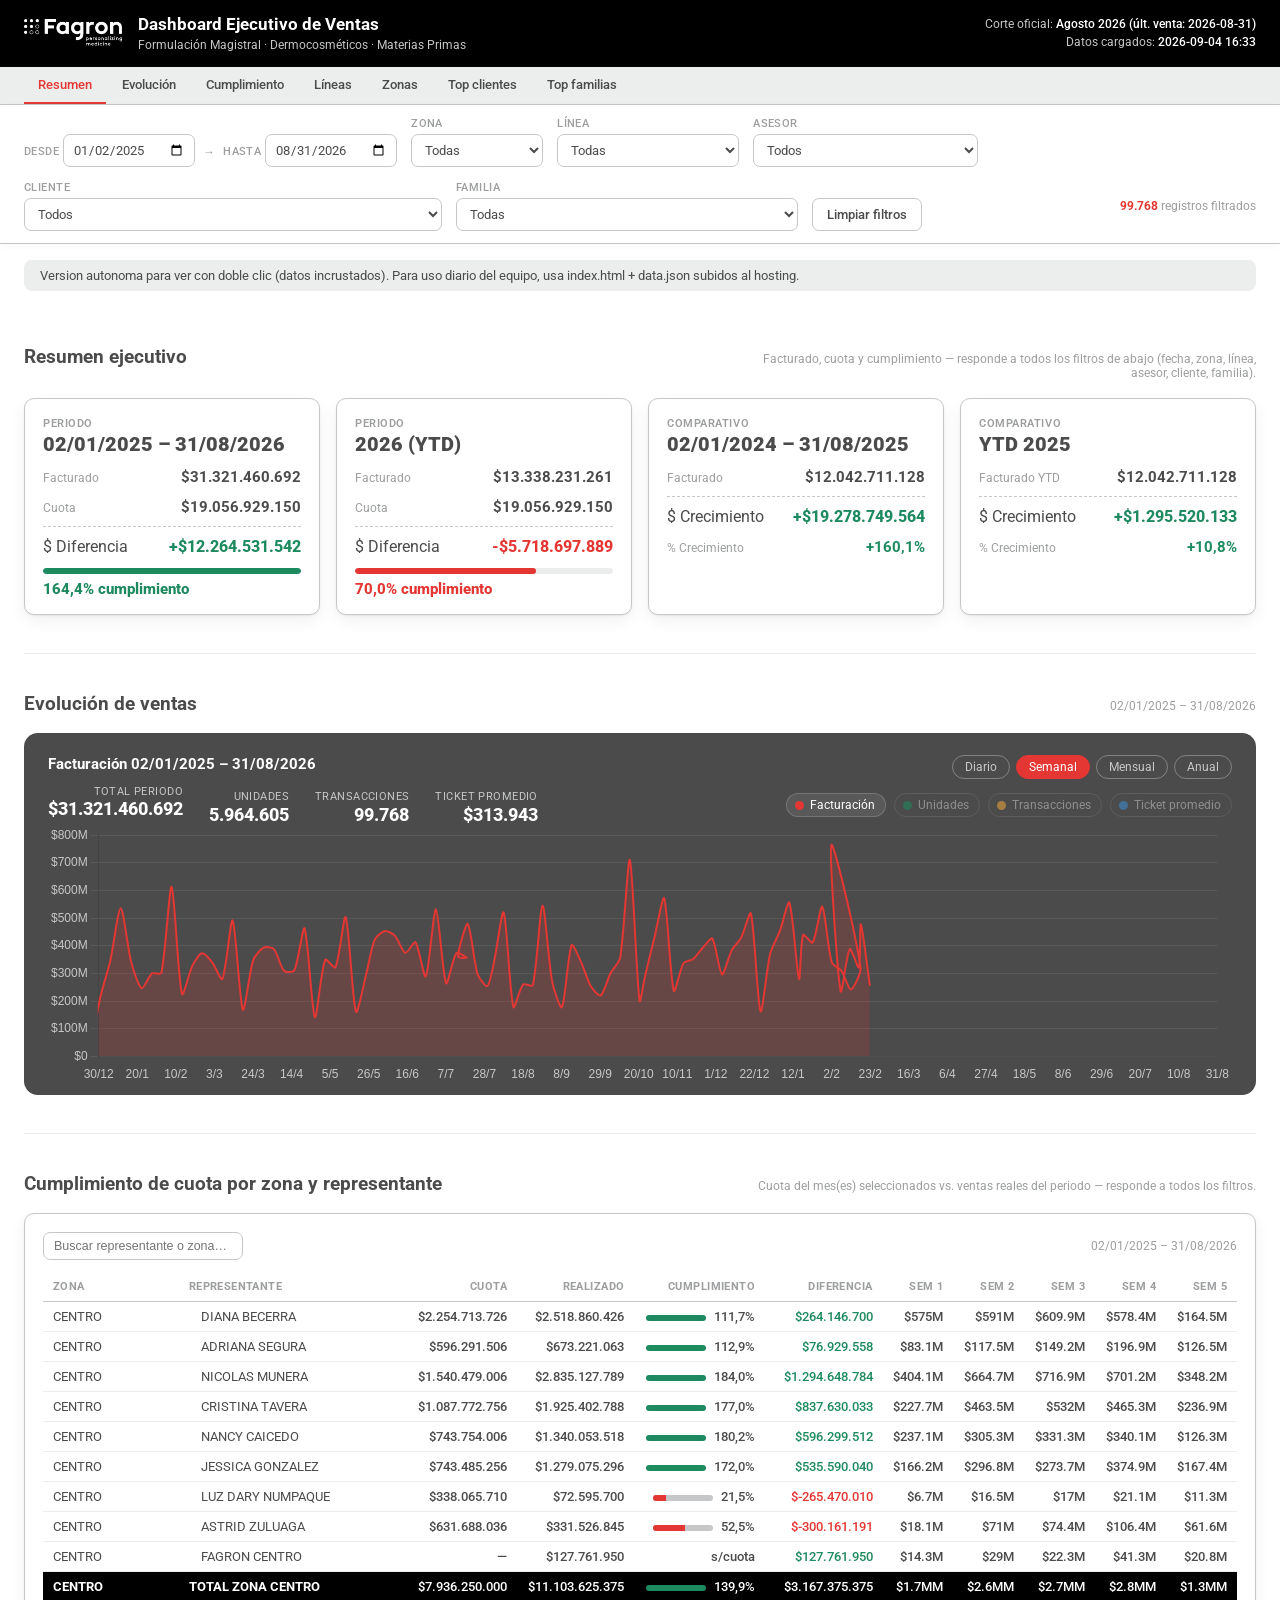
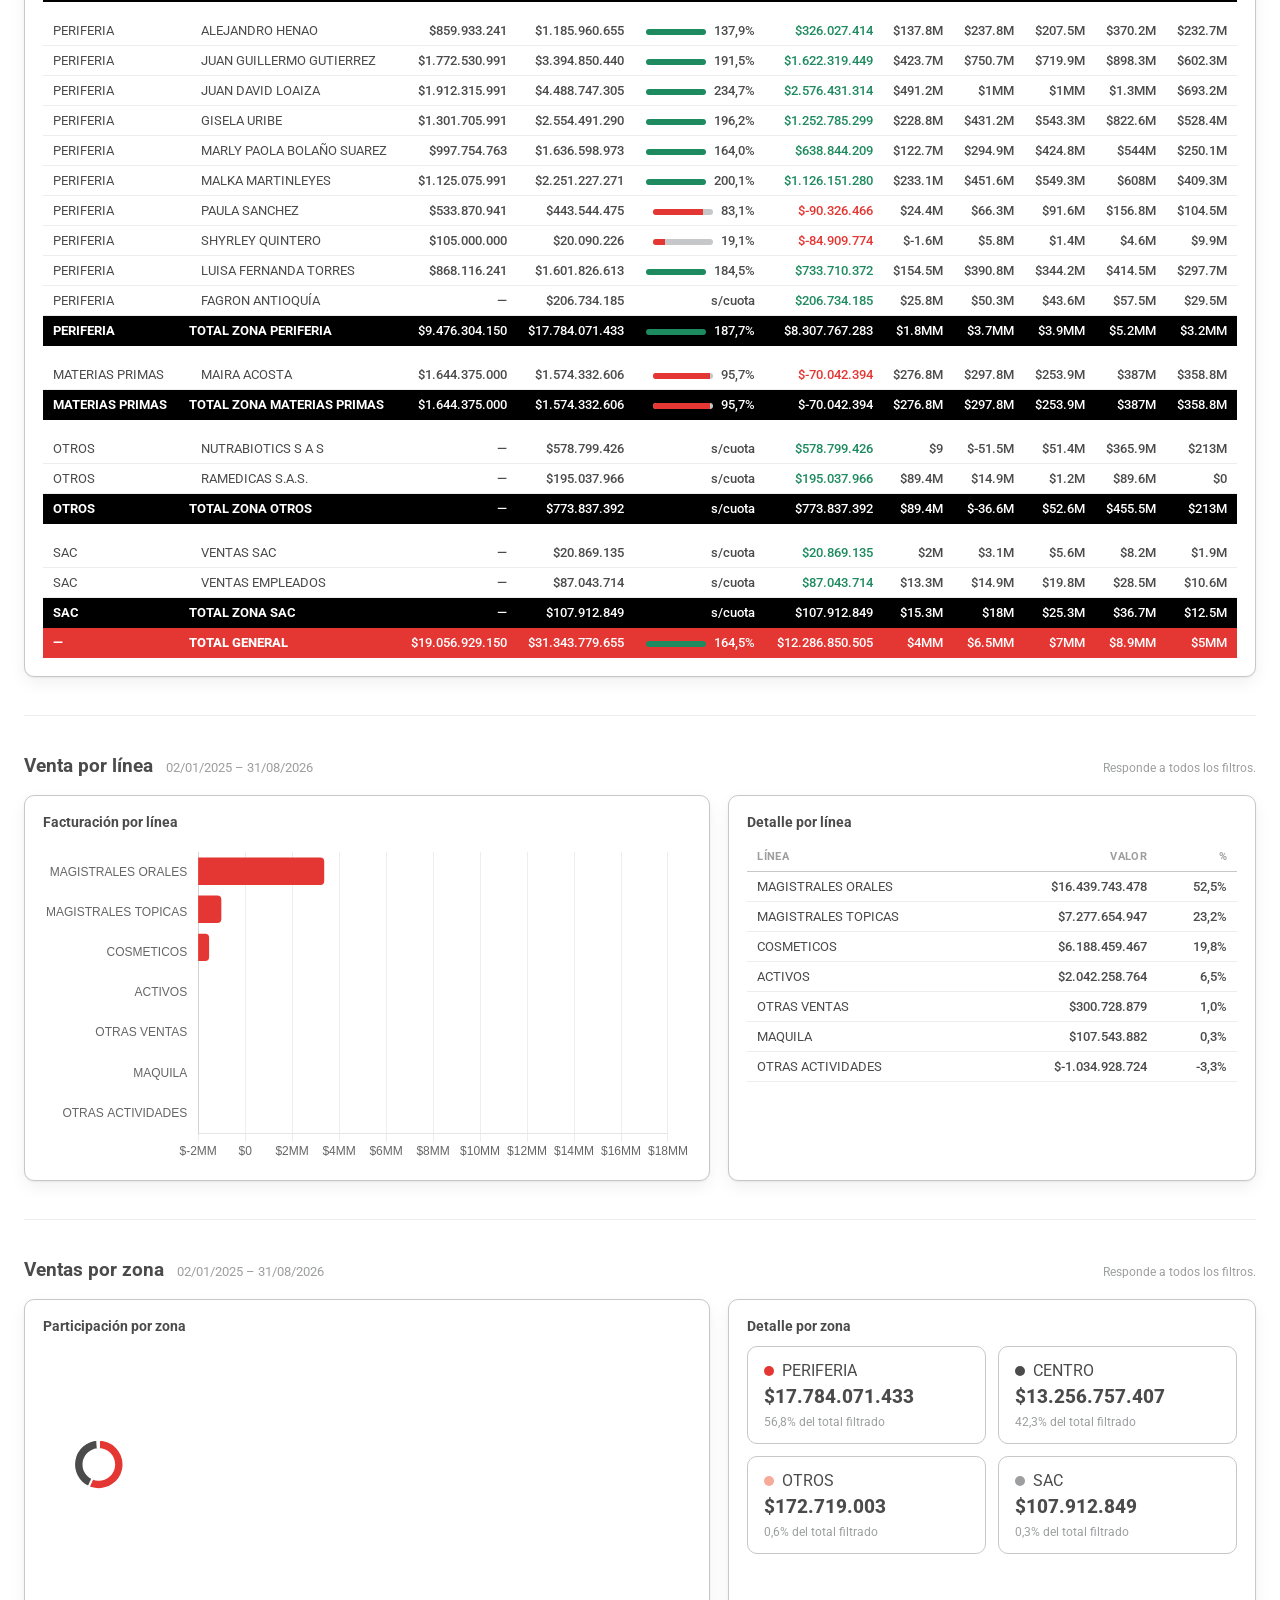
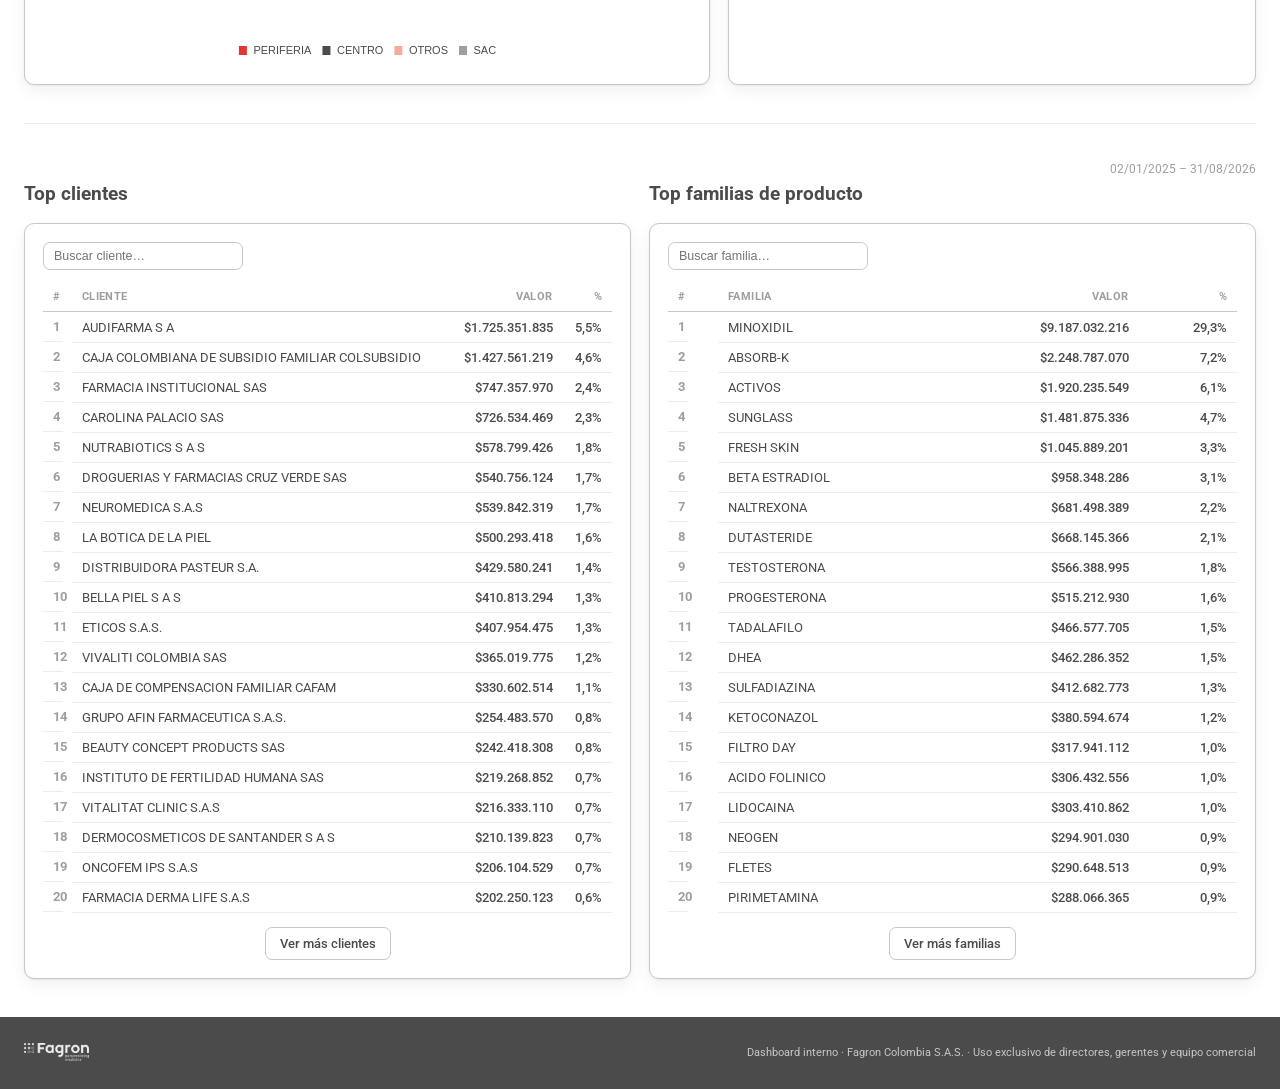
